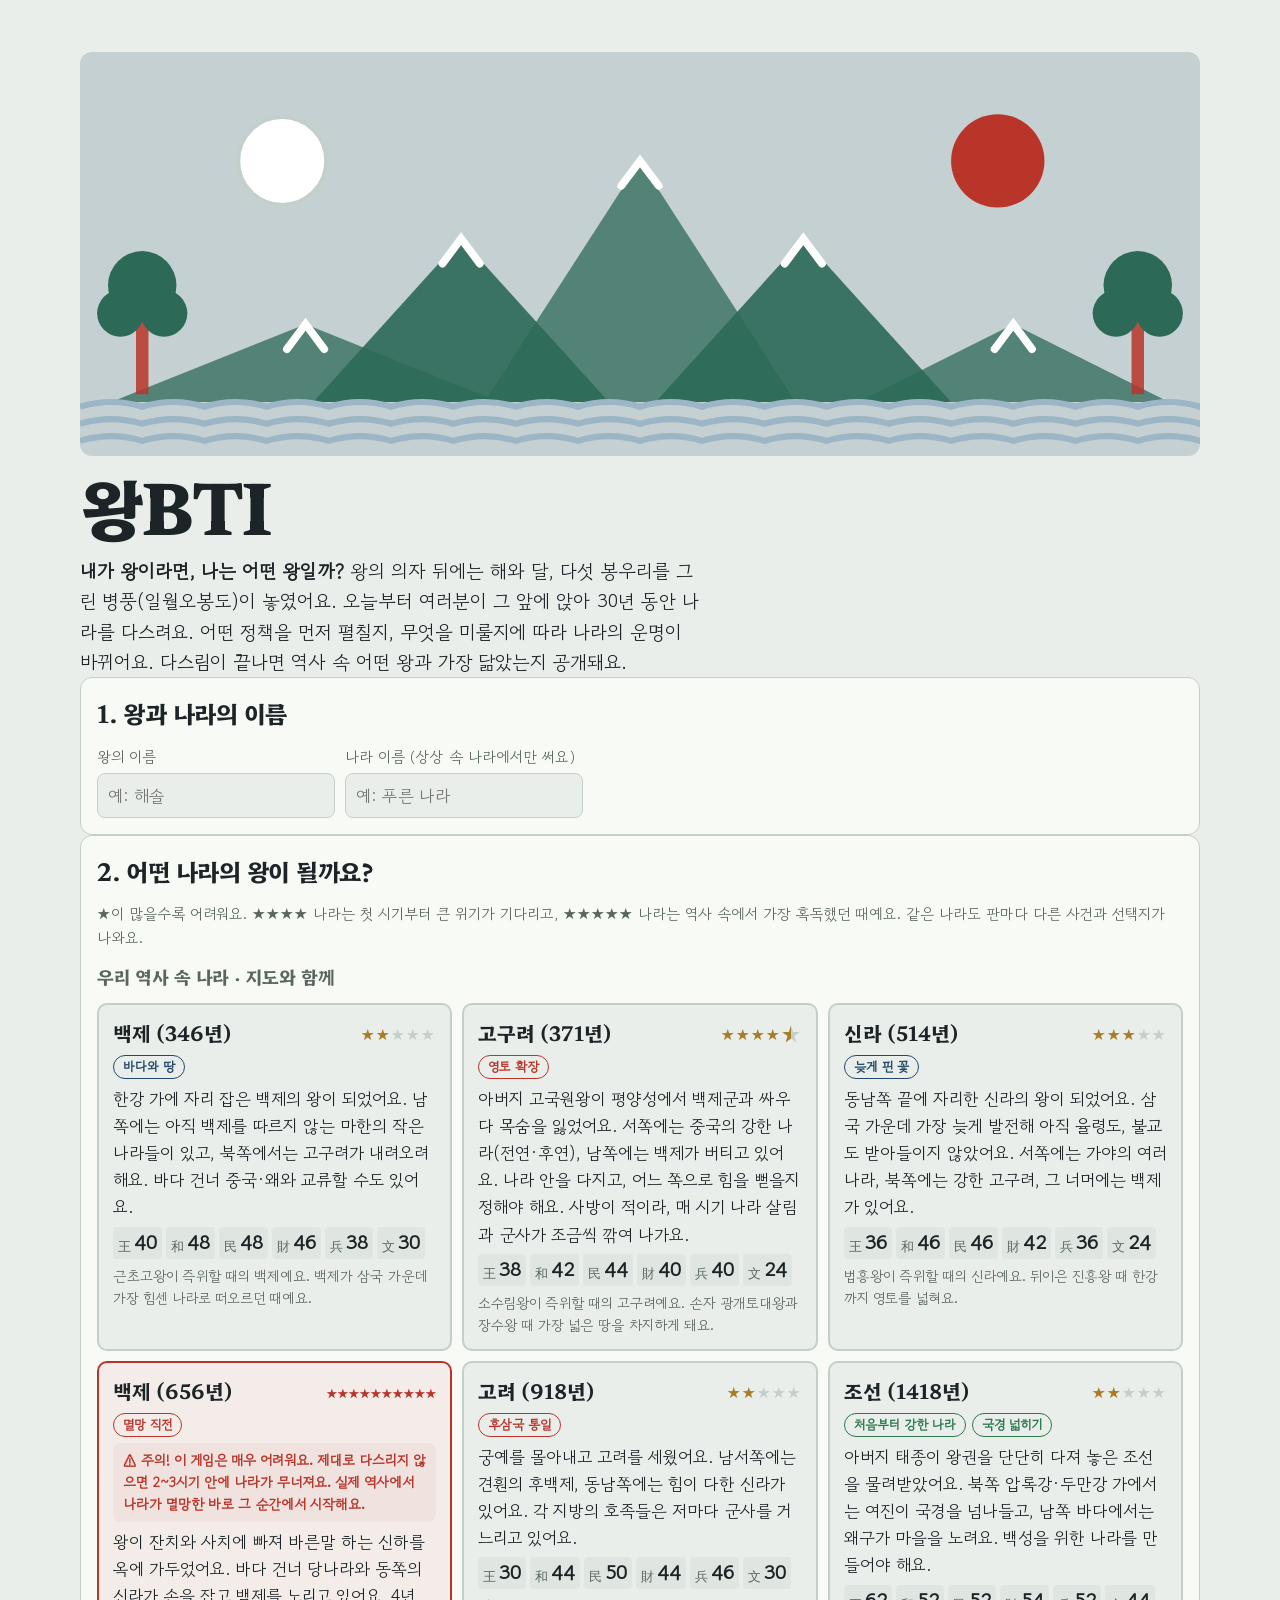
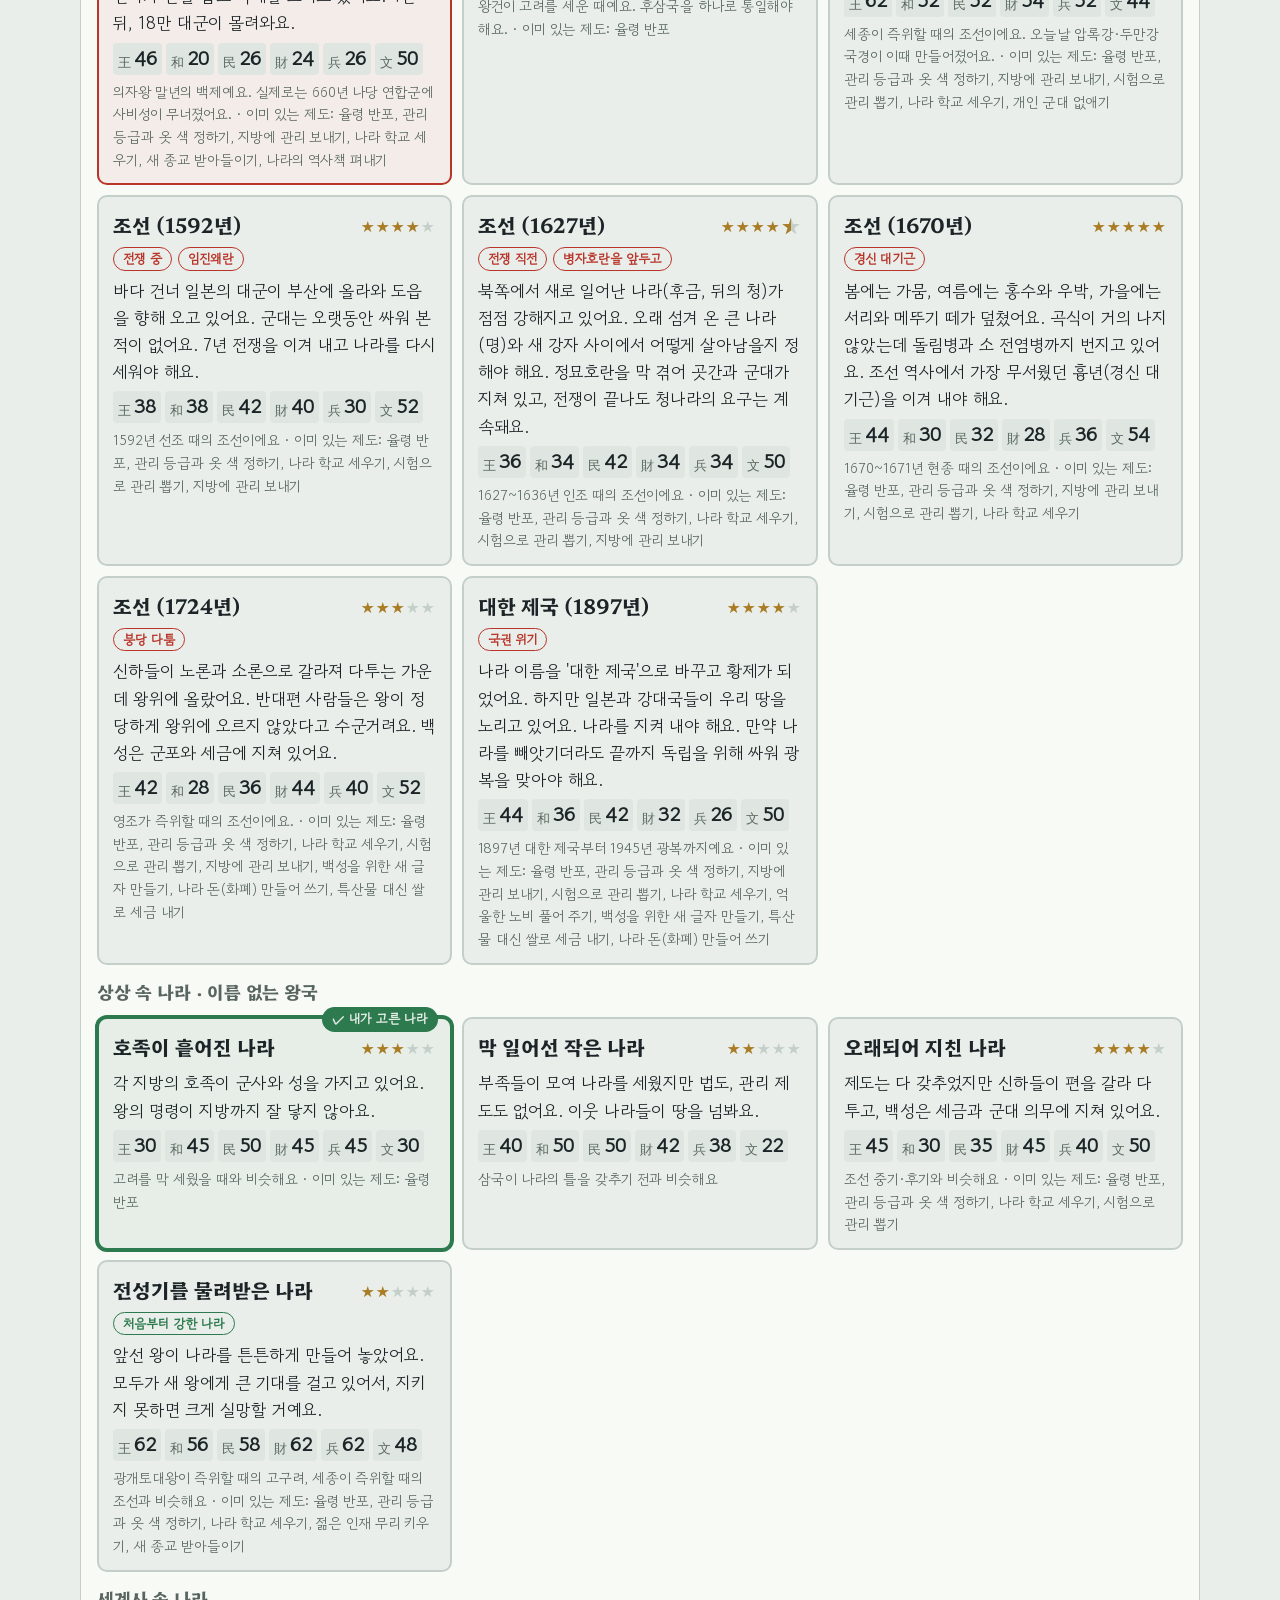
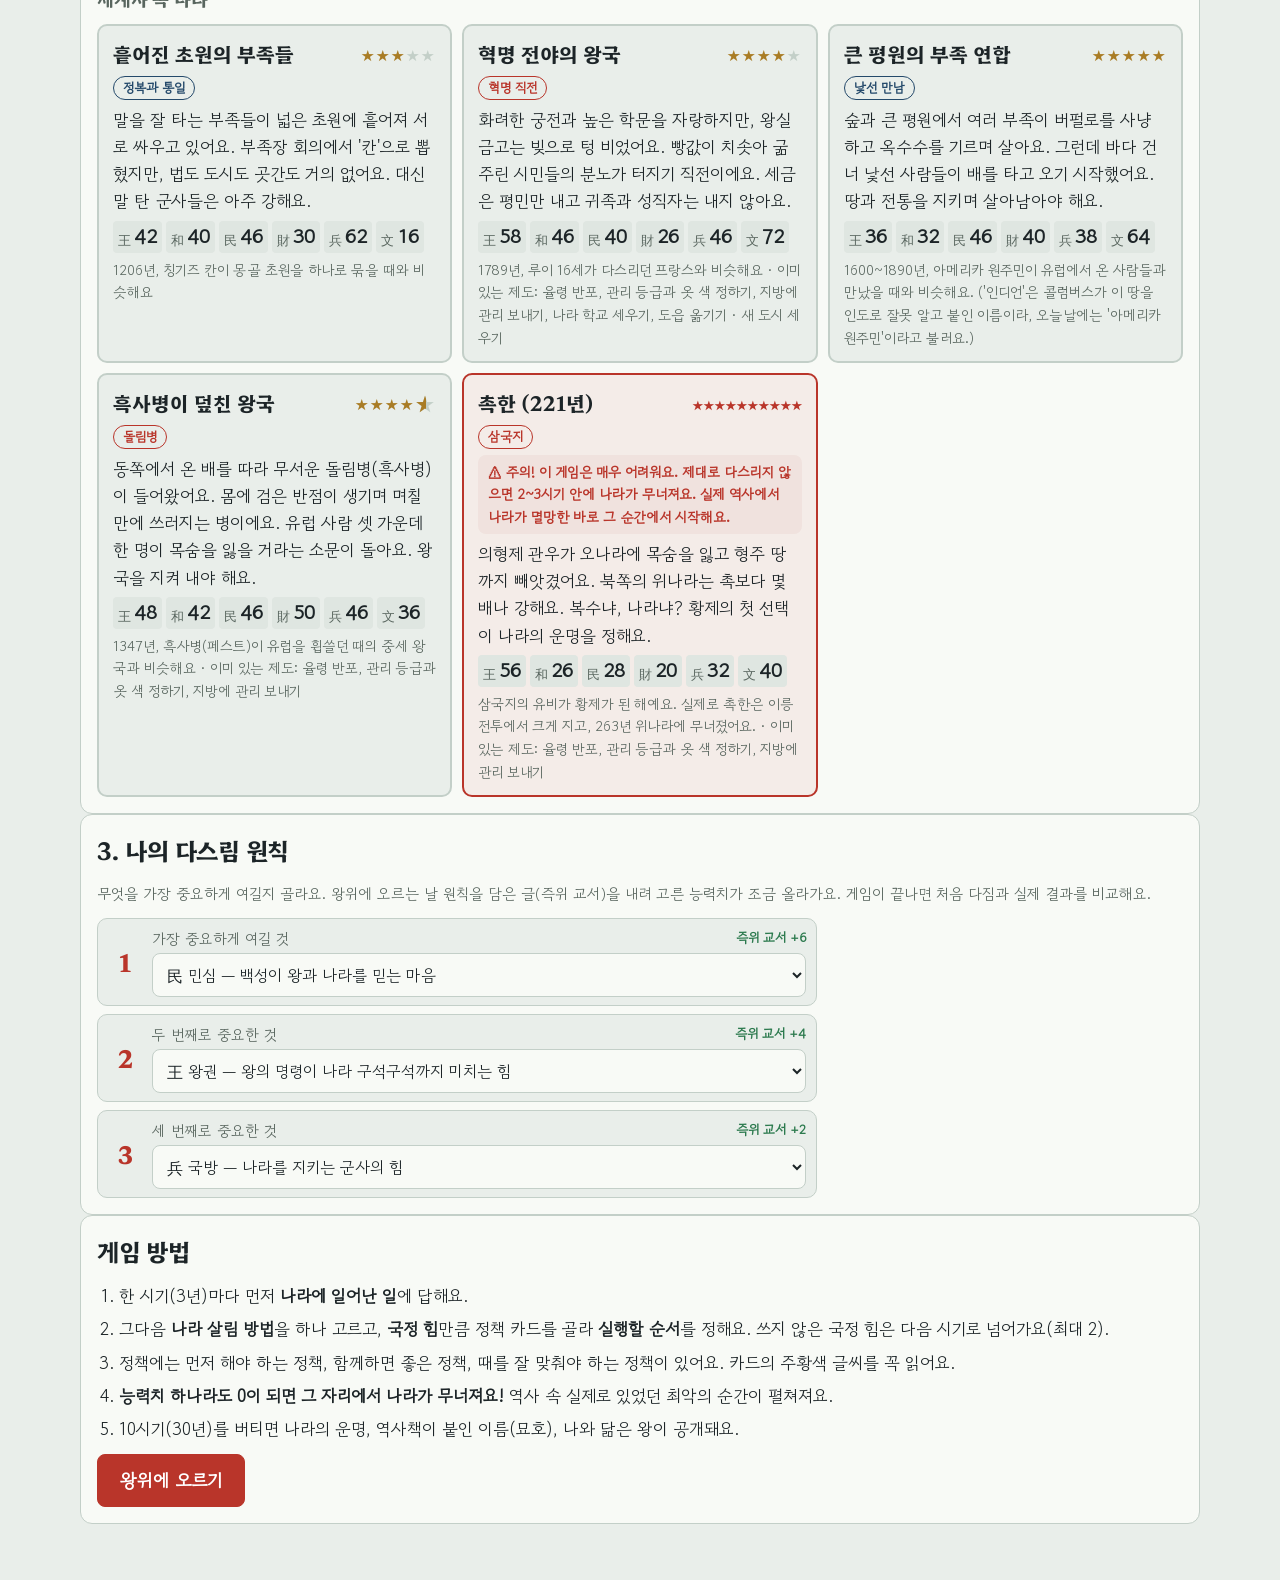
==== index.html @ 16a460d5 "걸작 사진 출처(국가유산청) 표시, 난이도 별을 무작위 붕괴율에 맞춰 재조정 - 한국사 걸작 50점 도감 카드에 '사진: 국가유산청', README·유물 목록 xlsx에 출처 기록" ====
<!doctype html>
<html lang="ko">
<head>
<meta charset="utf-8">
<meta name="viewport" content="width=device-width,initial-scale=1">
<meta name="description" content="초등 5학년 역사 의사결정 게임 - 왕BTI, 내가 왕이라면 나는 어떤 왕일까?">
<title>왕BTI</title>
<link rel="preconnect" href="https://fonts.googleapis.com">
<link rel="preconnect" href="https://fonts.gstatic.com" crossorigin>
<link rel="stylesheet" href="https://fonts.googleapis.com/css2?family=Hahmlet:wght@500;700;800&family=Gowun+Dodum&display=swap" media="print" onload="this.media='all'">
<style>
/* 어좌 뒤 일월오봉도: 해(주홍)·달·다섯 봉우리(석록)·물결(군청). 위에는 늘 보이는 나라 살림판, 아래는 시기마다 바뀌는 국정 화면. 닮은 왕 공개 장면은 밤의 궁궐(늘 어두운 배경)에 오방색 꽃가루. */
:root {
  --bg: #E9EEEA; --paper: #F8FAF6; --sunk: #DFE6E1; --ink: #1C2427; --muted: #59665F; --line: #C3CFC8;
  --sun: #B9352A; --peak: #2C6A57; --gold: #A97C25; --sky: #24496A; --plum: #74507F;
  --good: #2C7A4E; --warn: #A3660E; --bad: #B9352A;
  --moon: #FFFFFF; --wave: #9DB6C6;
  --bronze: #8A5A2B; --hanji: #F7F0DE;
  --rv-bg: #1A0D0A; --rv-glow: #4A1A12; --rv-ink: #F6EBD6; --rv-gold: #F2C14E; --rv-red: #E0523F; --door: #8E2219;
  --font-display: "Hahmlet", "Nanum Myeongjo", "Batang", serif;
  --font-body: "Gowun Dodum", "Malgun Gothic", "Apple SD Gothic Neo", sans-serif;
}
@media (prefers-color-scheme: dark) {
  :root:not([data-theme="light"]) {
    --bg: #0F171B; --paper: #162228; --sunk: #1D2C33; --ink: #E6EEEA; --muted: #9AACA4; --line: #2C3E45;
    --sun: #E46A55; --peak: #5DB596; --gold: #DDB25A; --sky: #86B0D6; --plum: #BE98CC;
    --good: #66C690; --warn: #E3A84F; --bad: #E46A55;
    --moon: #F2F5F3; --wave: #3B5869;
    --bronze: #D49A61; --hanji: #221D15;
    --rv-bg: #1A0D0A; --rv-glow: #4A1A12; --rv-ink: #F6EBD6; --rv-gold: #F2C14E; --rv-red: #E0523F; --door: #8E2219;
    color-scheme: dark;
  }
}
:root[data-theme="dark"] {
  --bg: #0F171B; --paper: #162228; --sunk: #1D2C33; --ink: #E6EEEA; --muted: #9AACA4; --line: #2C3E45;
  --sun: #E46A55; --peak: #5DB596; --gold: #DDB25A; --sky: #86B0D6; --plum: #BE98CC;
  --good: #66C690; --warn: #E3A84F; --bad: #E46A55;
  --moon: #F2F5F3; --wave: #3B5869;
    --bronze: #D49A61; --hanji: #221D15;
    --rv-bg: #1A0D0A; --rv-glow: #4A1A12; --rv-ink: #F6EBD6; --rv-gold: #F2C14E; --rv-red: #E0523F; --door: #8E2219;
  color-scheme: dark;
}
* { box-sizing: border-box; }
html, body { background: var(--bg); color: var(--ink); }
body { font-family: var(--font-body); font-size: 17px; line-height: 1.6; padding-inline: 16px; }
button, input, select, textarea { font: inherit; color: inherit; }
h1, h2, h3 { font-family: var(--font-display); margin: 0; text-wrap: balance; letter-spacing: -0.01em; }
p { margin: 0; }
:focus-visible { outline: 3px solid var(--sky); outline-offset: 2px; }
.wrap { max-width: 1120px; margin: 0 auto; padding-block: 12px 48px; display: grid; gap: 16px; }

/* 나라 살림판 */
.bar { position: sticky; top: env(safe-area-inset-top, 0px); z-index: 5; background: color-mix(in srgb, var(--bg) 92%, transparent); backdrop-filter: blur(6px); padding-block: 8px; display: grid; gap: 6px; }
.bar .who { display: flex; flex-wrap: wrap; gap: 4px 12px; align-items: baseline; }
.bar .who b { font-family: var(--font-display); font-size: 20px; }
.bar .who span { color: var(--muted); font-size: 15px; }
.bar .who .btn { margin-left: auto; }
.overlay { position: fixed; inset: 0; z-index: 20; display: grid; place-items: center; padding: 16px; background: color-mix(in srgb, var(--bg) 70%, transparent); backdrop-filter: blur(3px); }
.modal { width: min(440px, 100%); background: var(--paper); border: 1px solid var(--line); border-radius: 12px; padding: 18px; display: grid; gap: 12px; box-shadow: 0 18px 50px rgba(0, 0, 0, .18); }
.modal h2 { font-size: 24px; }
.modal .row { justify-content: flex-end; }
.stats { display: grid; grid-template-columns: repeat(6, minmax(0, 1fr)); gap: 6px; }
@media (max-width: 760px) { .stats { grid-template-columns: repeat(3, minmax(0, 1fr)); } }
.stat { background: var(--paper); border: 1px solid var(--line); border-radius: 8px; padding: 5px 8px; display: grid; grid-template-columns: auto 1fr auto; gap: 2px 7px; align-items: center; min-width: 0; }
.seal { width: 28px; height: 28px; display: grid; place-items: center; border-radius: 5px; background: var(--sun); color: #fff; font-family: var(--font-display); font-weight: 800; font-size: 17px; line-height: 1; grid-row: span 2; }
.stat .n { font-size: 14px; color: var(--muted); white-space: nowrap; overflow: hidden; text-overflow: ellipsis; }
.stat .v { font-weight: 700; font-variant-numeric: tabular-nums; font-size: 18px; }
.meter { grid-column: 2 / 4; height: 6px; background: var(--sunk); border-radius: 999px; overflow: hidden; }
.meter i { display: block; height: 100%; background: var(--peak); border-radius: 999px; transition: width .5s ease; }
.stat.low .meter i { background: var(--bad); }
.stat.low .v { color: var(--bad); }
.stat.flash { animation: flash .9s ease; }
@keyframes flash { 0% { box-shadow: 0 0 0 3px var(--gold); } 100% { box-shadow: 0 0 0 0 transparent; } }

/* 첫 화면 */
.hero { display: grid; gap: 14px; }
.screen { width: 100%; max-width: 100%; height: auto; display: block; border-radius: 12px; }
.hero h1 { font-size: clamp(40px, 7vw, 68px); font-weight: 800; line-height: 1.05; }
.hero .lead { font-size: 19px; max-width: 62ch; }
.panel { background: var(--paper); border: 1px solid var(--line); border-radius: 12px; padding: 16px; display: grid; gap: 12px; min-width: 0; }
.panel h2 { font-size: 24px; }
.sub { font-size: 15px; color: var(--muted); }
.row { display: flex; flex-wrap: wrap; gap: 10px; align-items: center; }
.field { display: grid; gap: 4px; }
.field input { border: 1px solid var(--line); background: var(--bg); border-radius: 8px; padding: 8px 10px; width: 14em; max-width: 100%; }
.scens { display: grid; grid-template-columns: repeat(auto-fit, minmax(min(300px, 100%), 1fr)); gap: 10px; }
.scen { text-align: left; border: 2px solid var(--line); background: var(--bg); border-radius: 10px; padding: 12px 14px; cursor: pointer; display: grid; gap: 6px; }
.scen[aria-pressed="true"] { border-color: var(--sun); background: color-mix(in srgb, var(--sun) 7%, var(--paper)); }
.scen b { font-family: var(--font-display); font-size: 20px; }
.scen small { color: var(--muted); }
.goals { display: grid; gap: 6px; counter-reset: g; max-width: 560px; }
.goal { display: grid; grid-template-columns: 34px 28px 1fr auto; gap: 8px; align-items: center; background: var(--bg); border: 1px solid var(--line); border-radius: 8px; padding: 6px 8px; }
.goal .no { font-weight: 700; color: var(--sun); text-align: center; font-variant-numeric: tabular-nums; }
.goal .seal { grid-row: auto; width: 26px; height: 26px; font-size: 15px; }
.goal .mv { display: flex; gap: 4px; }

.btn { border: 1px solid var(--line); background: var(--paper); padding: 8px 14px; border-radius: 8px; cursor: pointer; }
.btn:hover:not(:disabled) { border-color: var(--ink); }
.btn:disabled { opacity: .45; cursor: not-allowed; }
.btn.small { font-size: 14px; padding: 3px 9px; }
.btn.go { background: var(--sun); border-color: var(--sun); color: #fff; font-weight: 700; padding: 11px 22px; font-size: 18px; }
.btn.ink { background: var(--ink); border-color: var(--ink); color: var(--bg); font-weight: 700; padding: 10px 20px; }

/* 시기 머리 */
.era { display: flex; flex-wrap: wrap; gap: 6px 16px; align-items: baseline; }
.era h2 { font-size: 30px; }
.era .t { font-weight: 700; color: var(--sun); font-variant-numeric: tabular-nums; }
.timeline { display: grid; grid-template-columns: repeat(6, 1fr); gap: 4px; }
.timeline span { height: 8px; border-radius: 999px; background: var(--sunk); }
.timeline span.on { background: var(--sun); }
.timeline span.done { background: var(--peak); }

/* 사건 */
.event { display: grid; grid-template-columns: 74px minmax(0, 1fr); gap: 14px; }
@media (max-width: 560px) { .event { grid-template-columns: minmax(0, 1fr); } }
.bigseal { width: 74px; height: 74px; border: 3px solid var(--sun); color: var(--sun); border-radius: 8px; display: grid; place-items: center; font-family: var(--font-display); font-size: 42px; font-weight: 800; transform: rotate(-4deg); }
.event h3 { font-size: 26px; }
.event .txt { font-size: 18px; max-width: 64ch; }
.choices { display: grid; gap: 8px; }
.choice { text-align: left; border: 1px solid var(--line); background: var(--bg); border-radius: 10px; padding: 10px 14px; cursor: pointer; display: grid; gap: 2px; }
.choice:hover { border-color: var(--sun); }
.choice b { font-size: 17px; }
.choice small { color: var(--muted); font-size: 14px; }
.result { border-left: 5px solid var(--gold); background: var(--paper); border-radius: 8px; padding: 10px 14px; display: grid; gap: 6px; }
.chips { display: flex; flex-wrap: wrap; gap: 5px; }
.chip { font-size: 14px; padding: 1px 9px; border-radius: 999px; border: 1px solid var(--line); font-variant-numeric: tabular-nums; white-space: nowrap; }
.chip.up { border-color: var(--good); color: var(--good); }
.chip.down { border-color: var(--bad); color: var(--bad); }

/* 정책 */
.ap { display: flex; align-items: center; gap: 8px; flex-wrap: wrap; }
.pips { display: inline-flex; gap: 4px; }
.pips i { width: 16px; height: 16px; border-radius: 50%; border: 2px solid var(--gold); display: inline-block; }
.pips i.on { background: var(--gold); }
.advice { background: color-mix(in srgb, var(--gold) 12%, var(--paper)); border: 1px solid color-mix(in srgb, var(--gold) 45%, var(--line)); border-radius: 10px; padding: 10px 14px; display: grid; gap: 4px; }
.advice b { font-family: var(--font-display); }
.advice li { margin-left: 1.1em; }
.advice ul { margin: 0; padding: 0; display: grid; gap: 2px; }
.queue { display: grid; gap: 6px; }
.qi { display: grid; grid-template-columns: 30px minmax(0, 1fr) auto; gap: 8px; align-items: center; background: var(--paper); border: 1px solid var(--line); border-radius: 8px; padding: 6px 8px; }
.qi .no { font-weight: 800; color: var(--sun); text-align: center; font-family: var(--font-display); font-size: 20px; }
.qi.err { border-color: var(--bad); }
.qi .warn { color: var(--bad); font-size: 14px; }
.tabs { display: flex; flex-wrap: wrap; gap: 6px; }
.tabs button { border: 1px solid var(--line); background: var(--paper); border-radius: 999px; padding: 4px 12px; cursor: pointer; font-size: 15px; }
.tabs button[aria-pressed="true"] { background: var(--ink); color: var(--bg); border-color: var(--ink); }
.cards { display: grid; grid-template-columns: repeat(auto-fill, minmax(250px, 1fr)); gap: 10px; }
.card { text-align: left; border: 1px solid var(--line); border-top: 5px solid var(--cc); background: var(--paper); border-radius: 10px; padding: 10px 12px; cursor: pointer; display: grid; gap: 6px; align-content: start; position: relative; }
.card:hover:not([aria-disabled="true"]) { border-color: var(--cc); }
.card[aria-pressed="true"] { outline: 3px solid var(--cc); }
.card[aria-disabled="true"] { cursor: not-allowed; opacity: .62; }
.card .top { display: flex; gap: 8px; align-items: flex-start; }
.card .cat { width: 26px; height: 26px; border-radius: 5px; background: var(--cc); color: #fff; display: grid; place-items: center; font-family: var(--font-display); font-weight: 800; font-size: 15px; flex: none; }
.card h4 { margin: 0; font-family: var(--font-display); font-size: 18px; line-height: 1.3; }
.card .who { font-size: 13px; color: var(--muted); }
.card .desc { font-size: 15px; }
.card .eff { display: flex; flex-wrap: wrap; gap: 4px; }
.card .eff span { font-size: 13px; padding: 0 6px; border-radius: 5px; background: var(--sunk); white-space: nowrap; }
.card .eff .u { color: var(--good); }
.card .eff .d { color: var(--bad); }
.card .note { font-size: 13px; color: var(--warn); }
.card .lock { font-size: 13px; color: var(--bad); font-weight: 700; }
.card .cost { margin-left: auto; flex: none; padding-top: 4px; }
.card.locked { opacity: .78; }
.card .top > span:nth-child(2) { min-width: 0; }
.card .badge { font-size: 13px; font-weight: 700; color: var(--cc); }
.card.done { border-top-color: var(--line); }

/* 실록 */
.sillok { display: grid; gap: 10px; }
.entry { display: grid; grid-template-columns: 44px minmax(0, 1fr); gap: 10px; background: var(--paper); border: 1px solid var(--line); border-radius: 10px; padding: 10px 12px; }
.entry .h { width: 40px; height: 40px; border-radius: 6px; display: grid; place-items: center; background: var(--cc, var(--gold)); color: #fff; font-family: var(--font-display); font-weight: 800; font-size: 20px; }
.entry b { font-family: var(--font-display); font-size: 18px; }
.entry.fail { border-color: var(--bad); }
.warnbox { border: 2px solid var(--bad); border-radius: 10px; padding: 10px 14px; background: color-mix(in srgb, var(--bad) 7%, var(--paper)); }

/* 결말 */
.fate h1 { font-size: clamp(34px, 6vw, 54px); font-weight: 800; }
.two { display: grid; grid-template-columns: repeat(auto-fit, minmax(280px, 1fr)); gap: 12px; }
.record { border: 3px double var(--ink); border-radius: 6px; padding: 14px 16px; background: var(--paper); display: grid; gap: 8px; align-content: start; }
.record .stamp { justify-self: start; border: 3px solid var(--sun); color: var(--sun); font-family: var(--font-display); font-size: 26px; font-weight: 800; padding: 2px 12px; transform: rotate(-3deg); border-radius: 4px; }
.record.tyrant .stamp { background: var(--sun); color: #fff; }
.record .today { border-top: 1px dashed var(--line); padding-top: 8px; font-size: 15px; }
.axes { display: grid; gap: 10px; }
.axis { display: grid; grid-template-columns: 76px minmax(0, 1fr) 96px; gap: 8px; align-items: center; font-size: 15px; }
.axis .l { text-align: right; }
.axis .track { position: relative; height: 14px; background: var(--sunk); border-radius: 999px; }
.axis .track::after { content: ""; position: absolute; left: 50%; top: -3px; bottom: -3px; width: 2px; background: var(--line); }
.axis .dot { position: absolute; top: 50%; width: 18px; height: 18px; border-radius: 50%; background: var(--sun); border: 3px solid var(--paper); transform: translate(-50%, -50%); }
.axis b.on { color: var(--sun); }
.code { font-family: var(--font-display); font-size: 30px; font-weight: 800; letter-spacing: .08em; }
.kingcard { display: grid; grid-template-columns: 92px minmax(0, 1fr); gap: 14px; align-items: start; }
.kingseal { width: 92px; height: 92px; border-radius: 50%; background: var(--sun); color: #fff; display: grid; place-items: center; text-align: center; font-family: var(--font-display); font-weight: 800; font-size: 26px; line-height: 1.1; }
.pct { font-size: 34px; font-weight: 800; font-family: var(--font-display); color: var(--sun); font-variant-numeric: tabular-nums; }
.others { display: grid; gap: 6px; }
.others div { display: grid; grid-template-columns: minmax(0, 1fr) 54px; gap: 8px; align-items: center; font-size: 15px; }
.others .bar2 { height: 8px; background: var(--sunk); border-radius: 999px; overflow: hidden; grid-column: 1 / -1; }
.others .bar2 i { display: block; height: 100%; background: var(--gold); }
.tl { display: grid; gap: 8px; }
.tl .p { display: grid; grid-template-columns: 76px minmax(0, 1fr); gap: 10px; font-size: 15px; border-top: 1px solid var(--line); padding-top: 6px; }
.tl .p b { color: var(--sun); }
table { border-collapse: collapse; width: 100%; font-size: 15px; }
th, td { border-top: 1px solid var(--line); padding: 6px 8px; text-align: left; font-variant-numeric: tabular-nums; }
th { font-size: 13px; color: var(--muted); font-weight: 400; }
.tbl { overflow-x: auto; }
.qs { margin: 0; padding-left: 1.3em; display: grid; gap: 6px; font-size: 17px; }
@media (prefers-reduced-motion: reduce) { .meter i { transition: none; } .stat.flash { animation: none; } }

/* ===== v2 더한 것 ===== */
.stat.danger { border-color: var(--bad); animation: pulse 1.2s ease-in-out infinite; }
.stat.danger .meter i { background: var(--bad); }
.stat.danger .v { color: var(--bad); }
@keyframes pulse { 0%, 100% { box-shadow: 0 0 0 0 transparent; } 50% { box-shadow: 0 0 0 3px color-mix(in srgb, var(--bad) 45%, transparent); } }
.bar .who .inc { font-size: 14px; color: var(--bronze); font-weight: 700; }

/* 시작 나라 카드 */
.scen .sh { display: flex; flex-wrap: wrap; gap: 4px 10px; align-items: baseline; justify-content: space-between; }
.stars { color: var(--gold); letter-spacing: 1px; font-size: 15px; white-space: nowrap; }
.stars i { font-style: normal; color: var(--line); }
.scen { align-content: start; }
.scen .tags { display: flex; flex-wrap: wrap; gap: 6px; }
.scen .tags:empty { display: none; }
.tag { justify-self: start; align-self: start; display: inline-flex; align-items: center; font-size: 13px; font-weight: 700; line-height: 1.5; padding: 1px 9px; border-radius: 999px; border: 1px solid currentColor; white-space: nowrap; }
.tag.war { color: var(--bad); }
.tag.good { color: var(--good); }
.scen .mini { display: flex; flex-wrap: wrap; gap: 4px; }
.scen .mini i { font-style: normal; font-family: var(--font-display); font-size: 13px; background: var(--sunk); border-radius: 4px; padding: 0 5px; color: var(--muted); }
.scen .mini b { color: var(--ink); margin-left: 3px; font-family: var(--font-body); font-variant-numeric: tabular-nums; }
.scen.warlike[aria-pressed="true"] { border-color: var(--bad); }

/* 다스림 원칙 드롭다운 */
.gsels { display: grid; gap: 8px; max-width: 720px; }
.gsel { display: grid; grid-template-columns: 34px minmax(0, 1fr) auto; grid-template-areas: "no lab bonus" "no sel sel"; gap: 2px 10px; align-items: center; background: var(--bg); border: 1px solid var(--line); border-radius: 10px; padding: 8px 10px; }
.gsel .no { grid-area: no; font-family: var(--font-display); font-size: 24px; font-weight: 800; color: var(--sun); text-align: center; }
.gsel .sub { grid-area: lab; }
.gsel .bonus { grid-area: bonus; font-size: 13px; color: var(--good); white-space: nowrap; }
.gsel select { grid-area: sel; width: 100%; min-width: 0; border: 1px solid var(--line); background: var(--paper); border-radius: 8px; padding: 8px 10px; font-size: 16px; }

/* 나라 살림 */
.econ { display: grid; grid-template-columns: repeat(auto-fit, minmax(170px, 1fr)); gap: 8px; }
.eopt { position: relative; display: grid; gap: 4px; align-content: start; border: 2px solid var(--line); background: var(--bg); border-radius: 10px; padding: 8px 10px 8px 34px; cursor: pointer; }
.eopt input { position: absolute; left: 10px; top: 11px; width: 16px; height: 16px; accent-color: var(--bronze); margin: 0; }
.eopt.on { border-color: var(--bronze); background: color-mix(in srgb, var(--bronze) 9%, var(--paper)); }
.eopt b { font-size: 16px; }
.eopt:focus-within { outline: 3px solid var(--sky); outline-offset: 2px; }
.danger-note { color: var(--bad); font-weight: 700; border: 2px solid var(--bad); border-radius: 8px; padding: 6px 10px; background: color-mix(in srgb, var(--bad) 7%, var(--paper)); }
.warn-note { color: var(--warn); font-weight: 700; }
.card .eff .incb { background: color-mix(in srgb, var(--bronze) 16%, var(--paper)); color: var(--bronze); font-weight: 700; }
.bigseal.alarm { border-color: var(--bad); color: var(--paper); background: var(--bad); animation: shake .5s ease 2; }
@keyframes shake { 0%, 100% { transform: rotate(-4deg); } 25% { transform: rotate(-8deg) translateX(-3px); } 75% { transform: rotate(0deg) translateX(3px); } }

/* 결말 */
.fhead { display: flex; gap: 14px; align-items: center; }
.fseal { flex: none; width: 64px; height: 64px; display: grid; place-items: center; border-radius: 10px; background: var(--peak); color: #fff; font-family: var(--font-display); font-size: 38px; font-weight: 800; transform: rotate(-4deg); }
.fate.big .fseal { background: var(--gold); box-shadow: 0 0 0 4px color-mix(in srgb, var(--gold) 30%, transparent); }
.fate.bad .fseal { background: var(--bad); }
.fate.over { border: 3px solid var(--bad); background: color-mix(in srgb, var(--bad) 6%, var(--paper)); }
.fate.over h1 { color: var(--bad); }
.flead { font-size: 19px; max-width: 64ch; }
.histbox { border-left: 5px solid var(--bad); background: var(--paper); border-radius: 8px; padding: 10px 14px; display: grid; gap: 4px; }
.histbox b { font-family: var(--font-display); }
.record { position: relative; }
.record .stamp { animation: stamp .7s cubic-bezier(.2, 1.6, .4, 1) both .2s; }
@keyframes stamp { from { transform: rotate(-14deg) scale(2.4); opacity: 0; } to { transform: rotate(-3deg) scale(1); opacity: 1; } }
.record.great { border-color: var(--gold); box-shadow: 0 0 0 4px color-mix(in srgb, var(--gold) 20%, transparent); }
.record.great .stamp { background: var(--gold); border-color: var(--gold); color: #fff; font-size: 34px; }
.record.good .stamp { border-color: var(--good); color: var(--good); }
.record.over .stamp, .record.wronged .stamp { background: var(--ink); border-color: var(--ink); color: var(--paper); }
.myo { display: grid; gap: 2px; border: 1px solid var(--line); background: var(--bg); border-radius: 8px; padding: 8px 12px; }
.myo b { font-family: var(--font-display); font-size: 28px; font-weight: 800; line-height: 1.2; }
.achs { display: flex; flex-wrap: wrap; gap: 6px; }
.ach { display: inline-flex; align-items: center; gap: 6px; font-size: 14px; font-weight: 700; border: 1px solid color-mix(in srgb, var(--gold) 55%, var(--line)); background: color-mix(in srgb, var(--gold) 10%, var(--paper)); border-radius: 999px; padding: 1px 10px 1px 2px; }
.ach i { font-style: normal; width: 22px; height: 22px; border-radius: 50%; display: grid; place-items: center; background: var(--gold); color: #fff; font-family: var(--font-display); font-size: 13px; }
.kingcard { grid-template-columns: 150px minmax(0, 1fr); }
.kingcard.small { grid-template-columns: 90px minmax(0, 1fr); gap: 12px; }
.kport .portrait { width: 100%; height: auto; display: block; filter: drop-shadow(0 6px 10px rgba(0, 0, 0, .18)); }
.portrait.dim { filter: grayscale(.7) sepia(.3) brightness(.85); }
@media (max-width: 480px) { .kingcard { grid-template-columns: minmax(0, 1fr); } .kport { width: 160px; } .kingcard.small .kport { width: 90px; } }

/* ===== 닮은 왕 공개 ===== */
.reveal { position: fixed; inset: 0; z-index: 30; overflow-y: auto; background: radial-gradient(circle at 50% 35%, var(--rv-glow), var(--rv-bg) 70%); color: var(--rv-ink); display: flex; flex-direction: column; align-items: center; padding: 52px 16px 24px; }
.reveal .fx { position: fixed; inset: 0; width: 100%; height: 100%; pointer-events: none; z-index: 2; }
.rays { position: fixed; left: 50%; top: 38%; width: 130vmax; height: 130vmax; margin: -65vmax 0 0 -65vmax; will-change: transform, rotate; background: repeating-conic-gradient(from 0deg, color-mix(in srgb, var(--rv-gold) 22%, transparent) 0deg 8deg, transparent 8deg 20deg); opacity: 0; transform: scale(.4); transition: opacity 1s ease, transform 1.2s ease; pointer-events: none; z-index: 0; }
.reveal.p2 .rays { opacity: 1; transform: scale(1); animation: spin 26s linear infinite; }
@keyframes spin { to { rotate: 360deg; } }
.rv-tools { position: fixed; top: 10px; right: 12px; z-index: 4; display: flex; gap: 8px; }
.rv-btn { border: 1px solid color-mix(in srgb, var(--rv-ink) 40%, transparent); background: color-mix(in srgb, var(--rv-bg) 70%, transparent); color: var(--rv-ink); border-radius: 999px; padding: 4px 12px; font-size: 14px; cursor: pointer; }
.rv-btn:hover { border-color: var(--rv-gold); }
.rv-stage { position: relative; z-index: 3; margin: auto 0; width: min(560px, 100%); display: grid; gap: 8px; justify-items: center; text-align: center; }
.rv-top { font-family: var(--font-display); font-size: clamp(20px, 4.4vw, 28px); font-weight: 700; color: var(--rv-gold); animation: fadeUp .7s ease both; }
@keyframes fadeUp { from { opacity: 0; transform: translateY(12px); } to { opacity: 1; transform: none; } }
.rv-frame { position: relative; transition: width .8s ease; width: clamp(170px, calc((100vh - 330px) * 0.74), min(270px, 64vw)); aspect-ratio: 200 / 270; border-radius: 6px; overflow: hidden; box-shadow: 0 0 0 3px var(--rv-gold), 0 20px 60px rgba(0, 0, 0, .5); }
.reveal.p4 .rv-frame { width: clamp(130px, calc((100vh - 560px) * 0.74), min(210px, 50vw)); }
.reveal.p2 .rv-frame { animation: glow 2.4s ease-in-out infinite .8s; }
@keyframes glow { 50% { box-shadow: 0 0 0 3px var(--rv-gold), 0 0 50px 10px color-mix(in srgb, var(--rv-gold) 55%, transparent); } }
.rv-portrait { position: absolute; inset: 0; }
.rv-portrait .portrait { width: 100%; height: 100%; display: block; transform: scale(1.12); filter: brightness(.6); transition: transform 1.4s ease .3s, filter 1s ease .3s; }
.reveal.p2 .rv-portrait .portrait { transform: none; filter: none; }
.door { position: absolute; top: 0; bottom: 0; width: 50%; background-color: var(--door); background-image: radial-gradient(circle, var(--rv-gold) 0 3px, transparent 3.5px); background-size: 26px 26px; background-position: 6px 8px; border: 3px solid color-mix(in srgb, var(--door) 60%, #000); transition: transform .9s cubic-bezier(.7, 0, .3, 1); z-index: 1; }
.door.l { left: 0; border-right-width: 2px; }
.door.r { right: 0; border-left-width: 2px; }
.door.l::after, .door.r::after { content: ""; position: absolute; top: 50%; width: 14px; height: 14px; margin-top: -7px; border-radius: 50%; background: var(--rv-gold); box-shadow: 0 0 0 3px color-mix(in srgb, var(--rv-gold) 40%, #000); }
.door.l::after { right: 8px; }
.door.r::after { left: 8px; }
.reveal.p2 .door.l { transform: translateX(-102%); }
.reveal.p2 .door.r { transform: translateX(102%); }
.rv-roul { position: absolute; left: 6%; right: 6%; top: 50%; transform: translateY(-50%); z-index: 2; padding: 10px 6px; border-radius: 8px; background: color-mix(in srgb, var(--rv-bg) 82%, transparent); border: 2px solid var(--rv-gold); color: var(--rv-gold); font-family: var(--font-display); font-weight: 800; font-size: clamp(18px, 5vw, 24px); line-height: 1.2; transition: opacity .4s ease; }
.reveal.p1 .rv-roul { animation: pop .4s ease; }
.reveal.p2 .rv-roul { opacity: 0; }
@keyframes pop { 50% { transform: translateY(-50%) scale(1.15); } }
.rv-name { display: grid; gap: 2px; opacity: 0; }
.rv-era { color: var(--rv-gold); font-size: 16px; letter-spacing: .1em; }
.rv-stamp { font-family: var(--font-display); font-weight: 800; font-size: clamp(36px, 9vw, 56px); line-height: 1.1; color: #fff; text-shadow: 0 0 18px color-mix(in srgb, var(--rv-gold) 80%, transparent), 0 3px 0 var(--door); }
.reveal.p3 .rv-name { opacity: 1; animation: slam .55s cubic-bezier(.2, 1.7, .4, 1) both; }
@keyframes slam { from { transform: scale(3) rotate(-10deg); opacity: 0; } to { transform: none; opacity: 1; } }
.reveal.p3 .rv-stage { animation: quake .4s ease .08s; }
@keyframes quake { 20% { transform: translate(-6px, 3px); } 40% { transform: translate(5px, -4px); } 60% { transform: translate(-4px, 2px); } 80% { transform: translate(3px, -1px); } }
.rv-pct { opacity: 0; font-size: 20px; }
.rv-pct b { font-family: var(--font-display); font-size: 40px; color: var(--rv-gold); font-variant-numeric: tabular-nums; }
.reveal.p3 .rv-pct { opacity: 1; transition: opacity .3s ease; }
.rv-more { display: grid; gap: 10px; justify-items: center; opacity: 0; transform: translateY(14px); transition: opacity .6s ease, transform .6s ease; pointer-events: none; }
.reveal.p4 .rv-more { opacity: 1; transform: none; pointer-events: auto; }
.rv-bio { font-size: 17px; max-width: 46ch; color: var(--rv-ink); }
.rv-same { display: flex; flex-wrap: wrap; gap: 6px; justify-content: center; align-items: center; font-size: 15px; }
.rv-same span { border: 1px solid var(--rv-gold); color: var(--rv-gold); border-radius: 999px; padding: 0 10px; }
.rv-twist { display: grid; gap: 2px; border: 2px solid var(--rv-red); background: color-mix(in srgb, var(--rv-red) 22%, var(--rv-bg)); border-radius: 10px; padding: 8px 14px; opacity: 0; }
.reveal.p4 .rv-twist { animation: twist .6s ease both .9s; }
@keyframes twist { 0% { opacity: 0; transform: scale(.6) rotate(4deg); } 60% { opacity: 1; transform: scale(1.08) rotate(-2deg); } 100% { opacity: 1; transform: none; } }
.rv-twist b { font-family: var(--font-display); font-size: 18px; }
.reveal.instant *, .reveal.instant { animation: none !important; transition: none !important; }
@media (prefers-reduced-motion: reduce) {
  .stat.danger, .bigseal.alarm, .record .stamp { animation: none; }
}
/* 닮은 왕 공개·보물 상자 연출은 학교 PC의 '애니메이션 끄기' 설정과 상관없이 재생해요(건너뛰기 단추로 멈출 수 있음). */
.reveal.instant .rv-twist, .reveal.instant .rv-name { opacity: 1; }
h1, h2, h3, .card h4, .rv-stamp { word-break: keep-all; }
@media (max-width: 480px) {
  .fate .stat { padding: 5px 6px; gap: 2px 5px; }
  .fate .stat .n { font-size: 12px; }
  .fate .seal { width: 24px; height: 24px; font-size: 15px; }
  .fseal { width: 52px; height: 52px; font-size: 30px; }
}

.sgroup { font-size: 18px; color: var(--muted); }
.tag.world { color: var(--sky); }
.card .wex { color: var(--sky); font-weight: 700; }

/* 결과 저장 */
.exportrow { border-top: 1px dashed var(--line); padding-top: 12px; }
.exportrow .sub { flex: 1 1 260px; }
.modal.wide { width: min(560px, 100%); max-height: calc(100vh - 32px); overflow-y: auto; }
.savepreview { width: 100%; max-height: 56vh; object-fit: contain; border-radius: 8px; border: 1px solid var(--line); background: var(--sunk); }
.toast { position: fixed; left: 50%; bottom: calc(18px + env(safe-area-inset-bottom, 0px)); transform: translateX(-50%); z-index: 40; background: var(--ink); color: var(--bg); padding: 10px 18px; border-radius: 999px; font-weight: 700; box-shadow: 0 8px 24px rgba(0, 0, 0, .2); max-width: calc(100vw - 32px); }
/* 능력치가 걸어온 길 */
.sparks { display: grid; grid-template-columns: repeat(3, minmax(0, 1fr)); gap: 10px; }
@media (max-width: 720px) { .sparks { grid-template-columns: repeat(2, minmax(0, 1fr)); } }
.spark { margin: 0; background: var(--bg); border: 1px solid var(--line); border-radius: 10px; padding: 8px 10px 4px; display: grid; gap: 2px; min-width: 0; }
.spark figcaption { display: flex; align-items: center; gap: 6px; font-size: 15px; }
.spark figcaption b { margin-left: auto; font-size: 18px; font-variant-numeric: tabular-nums; }
.spark svg { width: 100%; height: auto; display: block; overflow: visible; }
.seal.sm { width: 22px; height: 22px; font-size: 13px; grid-row: auto; border-radius: 4px; }
.sp-danger { fill: color-mix(in srgb, var(--bad) 14%, transparent); }
.sp-mid { stroke: var(--line); stroke-dasharray: 3 3; }
.sp-line { fill: none; stroke: var(--peak); stroke-width: 2; stroke-linejoin: round; stroke-linecap: round; }
.sp-end { fill: var(--peak); stroke: var(--bg); stroke-width: 2; }
.sp-low { fill: var(--bad); stroke: var(--bg); stroke-width: 1.5; }
.sp-lab { font-size: 11px; fill: var(--muted); text-anchor: middle; font-family: var(--font-body); }
.sp-hit { fill: transparent; }
.sp-hit:hover { fill: color-mix(in srgb, var(--peak) 18%, transparent); }
.moments { display: grid; grid-template-columns: repeat(auto-fit, minmax(260px, 1fr)); gap: 10px; }
.moment { display: grid; gap: 4px; background: var(--bg); border: 1px solid var(--line); border-left: 5px solid var(--good); border-radius: 10px; padding: 10px 14px; }
.moment.bad { border-left-color: var(--bad); }
.moment b { font-family: var(--font-display); font-size: 18px; }
.moment .chip { justify-self: start; }
details.real summary { cursor: pointer; color: var(--muted); font-size: 15px; }
details.real[open] summary { margin-bottom: 8px; }
/* 과장된 실록 */
.sbook { background-color: var(--hanji); background-image: repeating-linear-gradient(90deg, transparent 0 39px, color-mix(in srgb, var(--sun) 9%, transparent) 39px 40px); border-color: color-mix(in srgb, var(--sun) 30%, var(--line)); }
.sb-head h2 { font-size: 28px; color: var(--sun); }
.sb { list-style: none; margin: 0; padding: 0; display: grid; gap: 14px; }
.sb li { display: grid; grid-template-columns: 112px minmax(0, 1fr); gap: 12px; border-top: 1px solid color-mix(in srgb, var(--sun) 25%, var(--line)); padding-top: 10px; }
@media (max-width: 520px) { .sb li { grid-template-columns: minmax(0, 1fr); gap: 4px; } }
.sb-date { display: grid; gap: 2px; align-content: start; color: var(--sun); font-size: 14px; }
.sb-date b { font-family: var(--font-display); font-size: 18px; }
.sb-body { display: grid; gap: 6px; font-family: var(--font-display); font-size: 17px; line-height: 1.7; max-width: 66ch; }
.sb-body .sagwan { font-size: 15px; color: var(--muted); border-left: 3px solid color-mix(in srgb, var(--sun) 40%, var(--line)); padding-left: 10px; }
.sb li.cut .sagwan { color: var(--bad); font-weight: 700; border-left-color: var(--bad); }
.sb-close { font-family: var(--font-display); font-weight: 700; font-size: 17px; border-top: 3px double color-mix(in srgb, var(--sun) 40%, var(--line)); padding-top: 10px; }

/* 모험 선택지 */
.riskb { justify-self: start; display: inline-block; font-size: 13px; font-weight: 800; color: var(--paper); background: var(--warn); border-radius: 999px; padding: 1px 10px; letter-spacing: .02em; }
.choice.gamble { border-color: color-mix(in srgb, var(--warn) 55%, var(--line)); background: color-mix(in srgb, var(--warn) 7%, var(--bg)); }
.choice.gamble:hover { border-color: var(--warn); }
.choice .badges { display: flex; flex-wrap: wrap; gap: 6px; }
.newb { display: inline-block; font-size: 13px; font-weight: 800; color: var(--sky); border: 1.5px solid var(--sky); background: var(--paper); border-radius: 999px; padding: 0 9px; }
.eopt.gamble { border-style: dashed; }
.eopt.gamble.on { border-color: var(--warn); background: color-mix(in srgb, var(--warn) 9%, var(--paper)); }
.card .eff.fail { font-size: 13px; color: var(--muted); align-items: center; }
.result .dice { justify-self: start; font-weight: 800; font-size: 14px; border-radius: 999px; padding: 1px 10px; color: var(--paper); background: var(--good); }
.result.lost { border-left-color: var(--bad); }
.result.lost .dice { background: var(--bad); }
.result.won { border-left-color: var(--good); }
/* 지도 */
:root { --map-sea: #CFE1EA; --map-land: #F1EBDA; --map-coast: #8C8064; --map-river: #6E9CC0; --map-mine: #C2402F; --map-enemy: #B3261E; --map-ours: #1F5F8B; --map-ink: #1C2427; --map-halo: #F8FAF6; }
@media (prefers-color-scheme: dark) { :root:not([data-theme="light"]) { --map-sea: #14303C; --map-land: #2B2A23; --map-coast: #8A8068; --map-river: #3F7EA8; --map-mine: #E06A55; --map-enemy: #FF7A66; --map-ours: #7FB8E6; --map-ink: #E6EEEA; --map-halo: #162228; } }
:root[data-theme="dark"] { --map-sea: #14303C; --map-land: #2B2A23; --map-coast: #8A8068; --map-river: #3F7EA8; --map-mine: #E06A55; --map-enemy: #FF7A66; --map-ours: #7FB8E6; --map-ink: #E6EEEA; --map-halo: #162228; }
.mappanel { padding: 12px 14px; }
.mappanel summary { cursor: pointer; display: flex; flex-wrap: wrap; gap: 6px 12px; align-items: center; list-style: none; }
.mappanel summary::-webkit-details-marker { display: none; }
.mappanel summary::before { content: "▾"; color: var(--muted); }
.mappanel:not([open]) summary::before { content: "▸"; }
.map { display: block; width: 100%; max-width: 620px; height: auto; margin: 8px auto 0; border-radius: 10px; border: 1px solid var(--line); }
.map .mine { fill: color-mix(in srgb, var(--map-mine) 40%, var(--map-land)); stroke: color-mix(in srgb, var(--map-mine) 40%, var(--map-land)); stroke-width: 1.6; stroke-linejoin: round; }
.map .mine-edge path { fill: none; stroke: var(--map-mine); stroke-width: calc(5 * var(--mk, 1)); stroke-linejoin: round; }
.map .nbline path { fill: none; stroke: color-mix(in srgb, var(--map-ink) 35%, transparent); stroke-width: calc(1.2 * var(--mk, 1)); stroke-dasharray: calc(5 * var(--mk, 1)) calc(4 * var(--mk, 1)); stroke-linejoin: round; }
.map .mrange { fill: none; stroke: color-mix(in srgb, var(--map-coast) 75%, transparent); stroke-width: 1.4; stroke-linejoin: round; }
.map .mpeak { fill: color-mix(in srgb, var(--map-coast) 55%, var(--map-land)); stroke: var(--map-coast); stroke-width: 1.2; }
.map .ml.sea { fill: color-mix(in srgb, var(--map-river) 80%, var(--map-ink)); font-style: italic; font-weight: 600; letter-spacing: .06em; stroke-width: 0; }
.map .ml.pk { fill: color-mix(in srgb, var(--map-coast) 80%, var(--map-ink)); }
.map .mine.gain { fill: color-mix(in srgb, var(--map-mine) 62%, var(--map-land)); stroke: color-mix(in srgb, var(--map-mine) 62%, var(--map-land)); animation: gainpulse 1.6s ease-in-out 3; }
@keyframes gainpulse { 50% { opacity: .55; } }
@media (prefers-reduced-motion: reduce) { .map .mine.gain { animation: none; } }
.map .ml { font-family: var(--font-body); font-weight: 700; fill: var(--map-ink); paint-order: stroke; stroke: var(--map-halo); stroke-width: calc(4px * var(--mk, 1)); stroke-linejoin: round; text-anchor: middle; }
.map .ml.sm { font-weight: 600; text-anchor: start; }
.map .ml.me { fill: var(--map-mine); font-weight: 800; }
.map .ml.arl.en { fill: var(--map-enemy); }
.map .ml.arl.ou { fill: var(--map-ours); }
.map .mcap { fill: var(--map-halo); stroke: var(--map-ink); stroke-width: calc(2.5 * var(--mk, 1)); }
.map .mcity { fill: var(--map-ink); }
.map .marrow { fill: none; stroke-width: calc(6 * var(--mk, 1)); stroke-linecap: round; }
.map .marrow.enemy { stroke: var(--map-enemy); }
.map .marrow.ours, .map .marrow.plan { stroke: var(--map-ours); }
.map .marrow.plan { stroke-dasharray: calc(12 * var(--mk, 1)) calc(8 * var(--mk, 1)); }
.mleg { display: inline-flex; align-items: center; gap: 4px; margin-right: 10px; font-size: 13px; }
.mleg i { display: inline-block; width: 16px; height: 10px; border-radius: 3px; }
.mleg .lg-me { background: color-mix(in srgb, var(--map-mine) 50%, transparent); border: 1.5px solid var(--map-mine); }
.mleg .lg-gain { background: color-mix(in srgb, var(--map-mine) 70%, transparent); border: 1.5px dashed var(--map-mine); }
.mleg .lg-en { height: 4px; background: var(--map-enemy); }
.mleg .lg-ou { height: 4px; background: var(--map-ours); }
.mnote { margin: 6px 0 0; font-size: 13px; }
.mapduo { display: grid; grid-template-columns: 1fr 1fr; gap: 10px; }
.mapduo figure { margin: 0; }
.mapduo figcaption { font-size: 14px; color: var(--muted); text-align: center; margin-top: 4px; }
@media (max-width: 720px) { .mapduo { grid-template-columns: 1fr; } }

@media (min-width: 980px) { .evgrid { display: grid; grid-template-columns: minmax(0, 5fr) minmax(0, 6fr); gap: 14px; align-items: start; } .evgrid > .panel { margin: 0; } }

.ifb { display: inline-block; font-size: 12px; font-weight: 800; color: var(--plum); border: 1.5px solid var(--plum); border-radius: 999px; padding: 0 8px; margin-bottom: 3px; }
.ifb.ultra { color: var(--paper); background: var(--plum); }
/* 티어표 */
.tierpanel { display: grid; gap: 12px; }
.tierhead { display: flex; flex-wrap: wrap; gap: 8px 20px; align-items: end; justify-content: space-between; }
.tierhead h2 { display: flex; align-items: center; gap: 10px; margin: 2px 0; }
.tbig { display: inline-grid; place-items: center; width: 48px; height: 48px; border-radius: 12px; font-size: 30px; font-weight: 800; color: #fff; font-family: var(--font-display); }
.tscore { font-size: 20px; color: var(--ink); }
.tnote { max-width: 46ch; font-size: 13px; }
.tierlist { display: grid; gap: 4px; }
.trow { display: grid; grid-template-columns: 52px 1fr; border-radius: 10px; overflow: hidden; border: 1px solid var(--line); background: var(--bg); }
.trow .tg { display: grid; place-items: center; font-size: 24px; font-weight: 800; color: #fff; font-family: var(--font-display); }
.trow .tbody { padding: 8px 12px; display: grid; gap: 4px; }
.trow.on { outline: 3px solid var(--sun); outline-offset: 1px; }
.tchips { display: flex; flex-wrap: wrap; gap: 5px; }
.tchip { font-size: 13px; padding: 1px 9px; border-radius: 999px; background: var(--paper); border: 1px solid var(--line); }
.tchip.me { background: var(--sun); color: #fff; border-color: var(--sun); font-weight: 800; }
.tS .tg, .tbig.tS { background: #C9372C; } .tA .tg, .tbig.tA { background: #D9822B; } .tB .tg, .tbig.tB { background: #C7A12A; }
.tC .tg, .tbig.tC { background: #4F9A5E; } .tD .tg, .tbig.tD { background: #3F7FB0; } .tE .tg, .tbig.tE { background: #7A6AA8; } .tF .tg, .tbig.tF { background: #6B6B6B; }
.hof ol { list-style: none; padding: 0; margin: 6px 0; display: grid; gap: 4px; }
.hof li { display: grid; grid-template-columns: 28px auto 1fr auto; gap: 8px; align-items: baseline; padding: 4px 8px; border-radius: 8px; background: var(--bg); }
.hof li:first-child { background: color-mix(in srgb, #D9A72B 22%, var(--bg)); }
.hof .rk { font-weight: 800; font-family: var(--font-display); }
.hof .rs { font-weight: 700; }
/* 역사 속 왕의 위업 */
.ifb.feat { color: var(--gold); border-color: var(--gold); margin-right: 4px; }
.featstrip { display: grid; gap: 6px; border-left: 5px solid var(--gold); }
.featstrip > b { font-family: var(--font-display); font-size: 17px; }
.fchips { display: flex; flex-wrap: wrap; gap: 6px; }
.fchip { display: inline-flex; align-items: center; gap: 6px; border: 1.5px dashed var(--line); border-radius: 999px; padding: 3px 10px 3px 4px; font-size: 14px; color: var(--muted); }
.fchip i { font-style: normal; width: 24px; height: 24px; border-radius: 50%; display: grid; place-items: center; background: var(--sunk); font-family: var(--font-display); font-weight: 800; font-size: 13px; color: var(--muted); }
.fchip small { font-size: 12px; }
.fchip.on { border-style: solid; border-color: var(--gold); color: var(--ink); font-weight: 700; background: color-mix(in srgb, var(--gold) 12%, var(--paper)); }
.fchip.on i { background: var(--gold); color: #fff; }
.entry.featok { border: 2px solid var(--gold); background: color-mix(in srgb, var(--gold) 12%, var(--paper)); }
.entry.featok .h { background: var(--gold); }
.featend ul { list-style: none; margin: 0; padding: 0; display: grid; gap: 8px; }
.featend li { display: grid; grid-template-columns: 40px minmax(0, 1fr); gap: 10px; align-items: start; opacity: .62; }
.featend li.on { opacity: 1; }
.featend li .h { width: 36px; height: 36px; border-radius: 6px; display: grid; place-items: center; background: var(--sunk); font-family: var(--font-display); font-weight: 800; }
.featend li.on .h { background: var(--gold); color: #fff; }
.featend li p { margin: 2px 0 0; font-size: 14px; color: var(--muted); }
.ifb.core { color: var(--paper); background: var(--peak); border-color: var(--peak); margin-right: 4px; }
.ifb.uniq { color: var(--sky); border-color: var(--sky); margin-right: 4px; }
.ifb.alt { color: var(--paper); background: var(--sky); border-color: var(--sky); font-size: 14px; padding: 2px 10px; }
.ifb.legend { color: #fff; background: linear-gradient(90deg, var(--sun), var(--gold)); border-color: var(--gold); margin-right: 4px; }
.watch { position: fixed; right: 16px; bottom: 16px; z-index: 30; max-width: 280px; display: grid; gap: 6px; }
.watch p { margin: 0; background: var(--paper); border: 2px solid var(--warn); border-radius: 10px; padding: 8px 12px; font-size: 14px; box-shadow: 0 4px 14px rgba(0,0,0,.18); }
.watch p.low { border-color: var(--bad); background: color-mix(in srgb, var(--bad) 10%, var(--paper)); }
.watch b { color: var(--warn); } .watch p.low b { color: var(--bad); }
@media (max-width: 640px) { .watch { left: 16px; right: 16px; max-width: none; bottom: 10px; } }
.stars.hell { color: var(--bad); letter-spacing: -1px; font-size: 13px; }
.scen.hellcard { border: 2px solid var(--bad); background: color-mix(in srgb, var(--bad) 7%, var(--paper)); }
.hellwarn { display: block; color: var(--bad); font-weight: 800; font-size: 14px; background: color-mix(in srgb, var(--bad) 12%, var(--paper)); border-radius: 8px; padding: 6px 10px; }
.morebox { border: 2px solid var(--gold); display: grid; gap: 8px; justify-items: start; }
.inp { width: 100%; padding: 10px 12px; font-size: 17px; border: 1.5px solid var(--line); border-radius: 8px; background: var(--paper); color: var(--ink); margin: 6px 0 10px; }
/* 걸작과 보물 상자 */
.trbox { display: grid; grid-template-columns: 132px minmax(0, 1fr); gap: 14px; align-items: center; padding: 12px 14px; border-radius: 12px; border: 2px solid var(--trc, var(--line)); background: color-mix(in srgb, var(--trc, var(--gold)) 10%, var(--paper)); }
.trbox.legend { --trc: #D9A21B; } .trbox.rare { --trc: #7A5BB0; } .trbox.common { --trc: #5E8C74; }
.trchest { position: relative; width: 120px; height: 100px; margin-top: 14px; }
.chest { width: 120px; height: 100px; position: relative; z-index: 1; overflow: visible; }
.chest .lid { transform-origin: 10px 46px; animation: lidOpen 0.9s 0.3s ease-out forwards; }
.trchest .glow { position: absolute; left: 20px; top: 0; width: 80px; height: 60px; border-radius: 50%; background: radial-gradient(circle, color-mix(in srgb, var(--trc) 80%, #fff) 0%, transparent 70%); opacity: 0; animation: glowUp 1.2s 0.7s ease-out forwards; }
.tritem { display: grid; gap: 3px; opacity: 0; animation: itemIn 0.6s 1.1s ease-out forwards; }
.tritem b { font-family: var(--font-display); font-size: 22px; }
.trr { display: inline-block; justify-self: start; font-size: 12px; font-weight: 800; color: #fff; background: var(--trc, var(--muted)); border-radius: 999px; padding: 1px 10px; }
@keyframes lidOpen { to { transform: translate(0, -14px) rotate(-18deg); } }
@keyframes glowUp { 0% { opacity: 0; transform: scale(0.5); } 60% { opacity: 1; } 100% { opacity: 0.85; transform: scale(1.25) translateY(-8px); } }
@keyframes itemIn { from { opacity: 0; transform: translateY(10px) scale(0.96); } to { opacity: 1; transform: none; } }
@media (prefers-reduced-motion: reduce) { .chest .lid, .trchest .glow, .tritem { animation-duration: 0.01s; animation-delay: 0s; } }
.trpanel .trgrid { display: grid; grid-template-columns: repeat(auto-fill, minmax(170px, 1fr)); gap: 10px; }
.trcard { display: grid; gap: 4px; padding: 10px 12px; border-radius: 10px; border: 2px solid var(--trc, var(--line)); background: color-mix(in srgb, var(--trc, var(--sunk)) 12%, var(--paper)); }
.trcard.legend { --trc: #D9A21B; box-shadow: 0 0 0 3px color-mix(in srgb, #D9A21B 25%, transparent); } .trcard.rare { --trc: #7A5BB0; } .trcard.common { --trc: #5E8C74; }
.trcard.locked { border-style: dashed; opacity: 0.55; }
.trcard b { font-family: var(--font-display); font-size: 16px; }
@media (max-width: 560px) { .trbox { grid-template-columns: 1fr; justify-items: center; text-align: center; } .trr { justify-self: center; } }

/* ===== 걸작 사진: 박물관 진열장 ===== */
.trph { --trc: #5E8C74; position: relative; overflow: hidden; border-radius: 8px; background: radial-gradient(ellipse at 50% 40%, #FBF5E6 0%, #E9DCBC 60%, #CDB98E 100%); box-shadow: inset 0 0 0 2px color-mix(in srgb, var(--trc) 70%, #000); aspect-ratio: 4 / 3; display: grid; place-items: center; }
.trph.legend { --trc: #D9A21B; } .trph.rare { --trc: #7A5BB0; }
.trph img { position: absolute; inset: 6%; z-index: 1; width: 88%; height: 88%; object-fit: contain; mix-blend-mode: multiply; }
.trph::after { content: ""; position: absolute; inset: 0; z-index: 2; pointer-events: none; box-shadow: inset 0 0 28px rgba(60,35,10,.45); border-radius: inherit; }
.trph::before { content: ""; position: absolute; inset: 0; z-index: 2; pointer-events: none; background: radial-gradient(ellipse at 50% -10%, rgba(255,250,230,.55), transparent 55%); mix-blend-mode: screen; }
.trph-fb { position: absolute; inset: 0; display: grid; place-content: center; justify-items: center; gap: 2px; color: color-mix(in srgb, var(--trc) 75%, #3a2208); }
.trph-fb b { font-family: var(--font-display); font-size: 2.6em; line-height: 1; } .trph-fb i { font-style: normal; font-size: 13px; opacity: .8; }
.trph img + .trph-fb { display: none; }
.trph .sheen { position: absolute; inset: 0; z-index: 3; pointer-events: none; background: linear-gradient(115deg, transparent 35%, rgba(255,255,255,.28) 48%, transparent 60%); transform: translateX(-120%); }
.trph.legend .sheen, .trph.big .sheen { animation: sheen 3.2s ease-in-out 1s infinite; }
@keyframes sheen { 0% { transform: translateX(-120%); } 45%, 100% { transform: translateX(120%); } }
.trph.mini { width: 132px; }
.trph.thumb { width: 100%; }
.trph.big { width: 100%; aspect-ratio: 4 / 3; border-radius: 10px; box-shadow: 0 0 0 3px var(--trc), 0 0 0 7px #2a1a10, 0 0 0 9px color-mix(in srgb, var(--trc) 60%, #000), 0 18px 50px rgba(0,0,0,.55), inset 0 0 40px rgba(0,0,0,.8); }
.trph.big.legend { box-shadow: 0 0 0 3px #F2C14E, 0 0 0 7px #3a2208, 0 0 0 9px #D9A21B, 0 0 40px 6px rgba(242,193,78,.55), inset 0 0 40px rgba(0,0,0,.8); }
button.trcard { font: inherit; color: inherit; text-align: left; cursor: pointer; transition: transform .15s ease; }
button.trcard:hover { transform: translateY(-2px); }
.trcard .trph { margin-bottom: 4px; }
.trbox .tritem .row { display: flex; gap: 6px; flex-wrap: wrap; margin-top: 4px; }
.trbox .tritem .btn { padding: 4px 12px; font-size: 14px; }
/* 도감 글 (문명 걸작 설명처럼) */
.trinfo { --trc: #5E8C74; display: grid; gap: 6px; text-align: left; }
.trinfo.legend { --trc: #D9A21B; } .trinfo.rare { --trc: #7A5BB0; }
.tr-g { font-size: 14px; letter-spacing: .06em; color: color-mix(in srgb, var(--trc) 80%, var(--ink, #222)); font-weight: 700; margin: 0; }
.tr-g .trr { border: 1px solid var(--trc); border-radius: 999px; padding: 0 8px; }
.tr-n { font-family: var(--font-display); font-size: 26px; margin: 0; line-height: 1.2; }
.tr-w { margin: 0; font-weight: 700; }
.tr-m { margin: 0; font-size: 14px; opacity: .8; }
.tr-t { margin: 4px 0 0; font-size: 16.5px; line-height: 1.75; }
.tr-q { margin: 4px 0 0; padding: 10px 14px; border-left: 4px solid var(--trc); background: color-mix(in srgb, var(--trc) 10%, transparent); font-family: var(--font-display); font-size: 16px; line-height: 1.6; border-radius: 0 8px 8px 0; }
.tr-q cite { display: block; margin-top: 4px; font-family: inherit; font-style: normal; font-size: 13px; opacity: .75; }
.tr-e { margin: 2px 0 0; font-size: 14px; padding-top: 8px; border-top: 1px dashed color-mix(in srgb, var(--trc) 50%, transparent); }
.tr-e b { color: var(--trc); }
.tr-ph { display: block; font-size: 12.5px; opacity: .65; margin-top: 2px; }
.trmodal { display: grid; gap: 14px; max-height: 90vh; overflow-y: auto; }
.trmodal .tr-case { max-width: 460px; width: 100%; justify-self: center; }
/* ===== 상자 개봉 장면 ===== */
.tropen { --trc: #7FB89A; position: fixed; inset: 0; z-index: 30; overflow-y: auto; background: radial-gradient(circle at 50% 38%, var(--rv-glow), var(--rv-bg) 70%); color: var(--rv-ink); display: flex; flex-direction: column; align-items: center; padding: 52px 16px 24px; }
.tropen.rare { --trc: #B79BEA; } .tropen.legend { --trc: #F2C14E; }
.tropen .fx { position: fixed; inset: 0; width: 100%; height: 100%; pointer-events: none; z-index: 2; }
.tropen.p1 .rays { opacity: 1; transform: scale(1); animation: spin 26s linear infinite; }
.tropen.common .rays { display: none; }
.tropen .rays { background: repeating-conic-gradient(from 0deg, color-mix(in srgb, var(--trc) 24%, transparent) 0deg 8deg, transparent 8deg 20deg); }
.beam { position: fixed; left: 50%; top: 0; bottom: 30%; width: 220px; margin-left: -110px; background: radial-gradient(ellipse 50% 100% at 50% 100%, color-mix(in srgb, var(--trc) 75%, #fff) 0%, color-mix(in srgb, var(--trc) 35%, transparent) 45%, transparent 75%); opacity: 0; will-change: opacity, transform; transform: scaleX(.2); transform-origin: bottom; pointer-events: none; z-index: 1; transition: opacity .5s ease, transform .5s ease; }
.tropen.p1 .beam { opacity: .85; transform: scaleX(1); }
.tropen.p3 .beam { opacity: .25; }
.to-stage { position: relative; z-index: 3; margin: auto 0; width: min(520px, 100%); display: grid; gap: 10px; justify-items: center; text-align: center; }
.to-top { font-family: var(--font-display); font-size: clamp(18px, 4vw, 24px); color: var(--rv-gold); margin: 0; animation: fadeUp .6s ease both; }
.to-chest { position: relative; border: 0; background: none; padding: 0; outline: none; cursor: pointer; width: 200px; height: 166px; animation: shake 2.4s ease-in both; transition: transform .4s ease, opacity .4s ease; }
.to-chest .chest { width: 200px; height: 166px; }
.to-chest .chest .lid { animation: none; transform-origin: 10px 46px; transition: transform .45s cubic-bezier(.3,1.6,.5,1); }
.to-chest .leak { position: absolute; left: 10%; right: 10%; top: 36%; height: 14px; border-radius: 50%; background: color-mix(in srgb, var(--trc) 60%, #fff); filter: blur(8px); opacity: 0; animation: leak 2.4s ease-in forwards; }
@keyframes shake { 0% { transform: rotate(0); } 20% { transform: rotate(-2deg); } 30% { transform: rotate(2deg); } 45% { transform: rotate(-4deg) translateY(-2px); } 55% { transform: rotate(4deg); } 65% { transform: rotate(-6deg) translateY(-4px); } 72% { transform: rotate(6deg); } 80% { transform: rotate(-8deg) translateY(-6px); } 88% { transform: rotate(8deg); } 94% { transform: rotate(-9deg) translateY(-8px); } 100% { transform: rotate(0) scale(1.06); } }
@keyframes leak { 0% { opacity: 0; } 60% { opacity: .5; } 100% { opacity: 1; } }
.tropen.p1 .to-chest { animation: none; }
.tropen.p1 .to-chest .chest .lid { transform: translate(-30px, -60px) rotate(-55deg); }
.tropen.p1 .to-chest .leak { animation: none; opacity: 1; transform: scale(2.2, 5); transition: transform .4s ease; }
.tropen.p2 .to-chest { transform: translateY(40px) scale(.7); opacity: 0; position: absolute; top: 60px; pointer-events: none; }
.to-hint { margin: 0; font-size: 14px; opacity: .7; }
.tropen.p1 .to-hint { display: none; }
.to-card { width: min(360px, 82vw); perspective: 1000px; display: none; }
.tropen.p2 .to-card { display: block; animation: rise .7s cubic-bezier(.2,1.2,.4,1) both; }
.to-flip { position: relative; transform-style: preserve-3d; transform: rotateY(180deg); transition: transform .8s cubic-bezier(.3,1.3,.5,1) .25s; }
.tropen.p2 .to-flip { transform: none; }
.to-back, .to-front { backface-visibility: hidden; -webkit-backface-visibility: hidden; }
.to-back { position: absolute; inset: 0; transform: rotateY(180deg); border-radius: 10px; display: grid; place-items: center; background: repeating-linear-gradient(45deg, #8E2219 0 10px, #7a1c14 10px 20px); box-shadow: 0 0 0 3px var(--trc); }
.to-back b { font-family: var(--font-display); font-size: 72px; color: #F2C14E; }
.to-front { position: relative; }
.to-rib { position: absolute; left: 0; right: 0; margin: 0 auto; width: max-content; bottom: -14px; white-space: nowrap; z-index: 4; padding: 4px 16px; border-radius: 999px; background: var(--trc); color: #1A0D0A; font-family: var(--font-display); font-weight: 800; font-size: 16px; box-shadow: 0 4px 14px rgba(0,0,0,.5); opacity: 0; }
.tropen.p3 .to-rib { animation: slam .5s cubic-bezier(.2,1.7,.4,1) both; }
@keyframes rise { from { transform: translateY(80px) scale(.5); opacity: 0; } to { transform: none; opacity: 1; } }
.to-name { display: grid; gap: 2px; margin-top: 14px; opacity: 0; }
.to-g { color: var(--trc); font-size: 15px; letter-spacing: .1em; }
.to-name b { font-family: var(--font-display); font-weight: 800; font-size: clamp(28px, 7vw, 42px); line-height: 1.15; color: #fff; text-shadow: 0 0 18px color-mix(in srgb, var(--trc) 80%, transparent), 0 3px 0 var(--door); }
.tropen.p3 .to-name { opacity: 1; animation: slam .55s cubic-bezier(.2,1.7,.4,1) both; }
.tropen.legend.p3 .to-stage { animation: quake .4s ease .08s; }
.tropen.legend.p2 .trph.big { animation: glow 2.4s ease-in-out infinite .8s; }
.to-more { display: grid; gap: 12px; justify-items: center; width: 100%; opacity: 0; transform: translateY(14px); transition: opacity .6s ease, transform .6s ease; pointer-events: none; }
.to-more .trinfo { width: 100%; background: color-mix(in srgb, var(--rv-bg) 70%, transparent); border: 1px solid color-mix(in srgb, var(--trc) 45%, transparent); border-radius: 12px; padding: 14px 16px; color: var(--rv-ink); }
.to-more .tr-q { color: var(--rv-ink); }
.tropen.p4 .to-more { opacity: 1; transform: none; pointer-events: auto; }
.tropen.instant *, .tropen.instant { animation: none !important; transition: none !important; }
.tropen.instant .to-name, .tropen.instant .to-rib { opacity: 1; }
.tropen.p4 .to-chest { display: none; }
.to-chest:focus-visible { outline: 3px dashed var(--trc); outline-offset: 6px; }
.trbox .tritem { opacity: 1; animation: none; }
.to-more .tr-g { color: var(--trc); }
.to-more .tr-n, .to-more .tr-g { display: none; }
.ifb.retry { background: #C8332B; color: #fff; border-color: #C8332B; animation: retryPulse 1.2s ease-in-out 3; }
@keyframes retryPulse { 50% { transform: scale(1.08); } }

/* 내가 고른 나라는 초록색: 지옥급(빨간 테두리)과 헷갈리지 않게 */
.scen { position: relative; }
.scen[aria-pressed="true"], .scen.warlike[aria-pressed="true"], .scen.hellcard[aria-pressed="true"] { border-color: var(--good); box-shadow: 0 0 0 2px var(--good); background: color-mix(in srgb, var(--good) 9%, var(--paper)); }
.scen[aria-pressed="true"]::after { content: "✓ 내가 고른 나라"; position: absolute; top: -12px; right: 12px; background: var(--good); color: var(--bg); font-size: 13px; font-weight: 800; padding: 2px 10px; border-radius: 999px; }
/* 정책 정렬 */
.tabs.sorts { align-items: center; margin-top: -4px; }
.tabs.sorts .sub { margin-right: 4px; }
/* 반 별(★4.5) */
.stars .half { position: relative; display: inline-block; color: var(--line); font-weight: inherit; }
.stars .half::before { content: "★"; position: absolute; left: 0; top: 0; width: 50%; overflow: hidden; color: var(--gold); }
</style>
</head>
<body>
<div class="wrap">
  <div class="bar" id="bar" hidden></div>
  <main id="app"></main>
</div>
<div id="layer"></div>
<div id="toast" class="toast" role="status" aria-live="polite" hidden></div>

<script>
(() => {
  "use strict";
  // ================= 나라 살림 6가지 =================
  const ST = [
    { k: "kp", n: "왕권", h: "王", d: "왕의 명령이 나라 구석구석까지 미치는 힘" },
    { k: "har", n: "화합", h: "和", d: "신하·귀족·호족과 사이좋게 지내는 정도" },
    { k: "ppl", n: "민심", h: "民", d: "백성이 왕과 나라를 믿는 마음" },
    { k: "gold", n: "재정", h: "財", d: "나라 곳간의 곡식과 돈" },
    { k: "def", n: "국방", h: "兵", d: "나라를 지키는 군사의 힘" },
    { k: "cul", n: "문화", h: "文", d: "학문과 문화, 기술의 수준" },
  ];
  const SN = Object.fromEntries(ST.map((s) => [s.k, s.n]));
  const CATS = {
    law: { n: "나라의 틀", h: "制", c: "var(--sky)" },
    mil: { n: "힘과 군사", h: "兵", c: "var(--sun)" },
    men: { n: "신하와 호족", h: "臣", c: "var(--gold)" },
    ppl: { n: "백성 살피기", h: "民", c: "var(--peak)" },
    eco: { n: "곳간 채우기", h: "財", c: "var(--bronze)" },
    cul: { n: "학문과 문화", h: "文", c: "var(--plum)" },
  };
  let TURNS = 10;
  const eraText = (t) => `재위 ${t * 3 - 2}~${t * 3}년`;

  // ================= 시작하는 나라 6가지 =================
  const SCEN = {
    A: { name: "호족이 흩어진 나라", star: 2, like: "고려를 막 세웠을 때와 비슷해요", text: "각 지방의 호족이 군사와 성을 가지고 있어요. 왕의 명령이 지방까지 잘 닿지 않아요.",
         st: { kp: 30, har: 45, ppl: 50, gold: 45, def: 45, cul: 30 }, done: ["law"] },
    B: { name: "막 일어선 작은 나라", star: 2, like: "삼국이 나라의 틀을 갖추기 전과 비슷해요", text: "부족들이 모여 나라를 세웠지만 법도, 관리 제도도 없어요. 이웃 나라들이 땅을 넘봐요.",
         st: { kp: 40, har: 50, ppl: 50, gold: 42, def: 38, cul: 22 }, done: [] },
    C: { name: "오래되어 지친 나라", star: 3, like: "조선 중기·후기와 비슷해요", text: "제도는 다 갖추었지만 신하들이 편을 갈라 다투고, 백성은 세금과 군대 의무에 지쳐 있어요.",
         st: { kp: 45, har: 30, ppl: 35, gold: 45, def: 40, cul: 50 }, done: ["law", "rank", "school", "exam"] },
    D: { name: "전성기를 물려받은 나라", star: 3, like: "광개토대왕이 즉위할 때의 고구려, 세종이 즉위할 때의 조선과 비슷해요", text: "앞선 왕이 나라를 튼튼하게 만들어 놓았어요. 모두가 새 왕에게 큰 기대를 걸고 있어서, 지키지 못하면 크게 실망할 거예요.",
         st: { kp: 62, har: 56, ppl: 58, gold: 62, def: 62, cul: 48 }, done: ["law", "rank", "school", "hwarang", "buddhism"], strong: true },
    E: { name: "임진왜란이 터진 나라", star: 4, like: "1592년 선조 때의 조선이에요", text: "바다 건너 일본의 대군이 부산에 올라와 도읍을 향해 오고 있어요. 군대는 오랫동안 싸워 본 적이 없어요. 7년 전쟁을 이겨 내고 나라를 다시 세워야 해요.",
         st: { kp: 38, har: 38, ppl: 42, gold: 40, def: 30, cul: 52 }, done: ["law", "rank", "school", "exam", "local"], war: true },
    F: { name: "병자호란을 앞둔 나라", star: 4, like: "1627~1636년 인조 때의 조선이에요", text: "북쪽에서 새로 일어난 나라(후금, 뒤의 청)가 점점 강해지고 있어요. 오래 섬겨 온 큰 나라(명)와 새 강자 사이에서 어떻게 살아남을지 정해야 해요.",
         st: { kp: 40, har: 38, ppl: 44, gold: 40, def: 36, cul: 50 }, done: ["law", "rank", "school", "exam", "local"] },
    // ---------- 세계사 ----------
    G: { name: "흩어진 초원의 부족들", star: 3, world: true, like: "1206년, 칭기즈 칸이 몽골 초원을 하나로 묶을 때와 비슷해요", text: "말을 잘 타는 부족들이 넓은 초원에 흩어져 서로 싸우고 있어요. 부족장 회의에서 '칸'으로 뽑혔지만, 법도 도시도 곳간도 거의 없어요. 대신 말 탄 군사들은 아주 강해요.",
         st: { kp: 42, har: 40, ppl: 46, gold: 30, def: 62, cul: 16 }, done: [] },
    H: { name: "혁명 전야의 왕국", star: 4, world: true, like: "1789년, 루이 16세가 다스리던 프랑스와 비슷해요", text: "화려한 궁전과 높은 학문을 자랑하지만, 왕실 금고는 빚으로 텅 비었어요. 빵값이 치솟아 굶주린 시민들의 분노가 터지기 직전이에요. 세금은 평민만 내고 귀족과 성직자는 내지 않아요.",
         st: { kp: 58, har: 46, ppl: 40, gold: 26, def: 46, cul: 72 }, done: ["law", "rank", "local", "school", "capital"] },
  };

  // ================= 매 시기 살림 방법 (국정 힘이 들지 않음) =================
  const ECON = [
    { id: "normal", name: "평소대로 걷기", d: {}, tags: [0, 0, 0], text: "평소처럼 세금을 걷었어요." },
    { id: "more", name: "세금 더 걷기", d: { gold: 9, ppl: -6 }, tags: [0.3, 0, -0.6], text: "세금을 더 걷어 곳간을 채웠지만 백성들이 힘들어했어요." },
    { id: "market", name: "장터를 열어 상인 장려", d: { gold: 5, har: -3, ppl: -1, cul: 1 }, tags: [0, 0, 0.2], text: "장터를 열고 상인을 도왔어요. 장사를 낮게 보는 양반들이 반대했고, 물건값이 조금 올랐어요." },
    { id: "thrift", name: "왕실부터 아껴 쓰기", d: { gold: 4, ppl: 1, kp: -3 }, tags: [-0.2, 0, 0.5], text: "왕실 잔치와 옷을 줄였어요. 백성은 감동했지만 왕실의 위엄은 조금 줄었어요." },
    { id: "less", name: "세금 덜 걷기", d: { gold: -6, ppl: 6 }, tags: [-0.2, 0, 0.9], text: "세금을 덜 걷어 백성의 짐을 덜었어요." },
    { id: "voyage", name: "무역선 띄우기 (모험)", d: { gold: 15, cul: 1 }, fail: { gold: -7, def: -1 }, risk: true, tags: [0.1, 0, 0.1],
      chance: () => Math.min(0.8, 0.5 + (has("trade") || S.flags.yam ? 0.2 : 0)),
      text: "무역선이 먼 나라에서 비단과 은을 가득 싣고 돌아왔어요!", failText: "무역선이 해적을 만나 짐을 몽땅 빼앗기고 돌아왔어요." },
  ];

  // ================= 상태 =================
  const KEY = "king-game-v2";
  let S = null;
  const UI = { cat: "all", msg: null, sort: "base" };
  const GOAL_BONUS = [6, 4, 2];
  function fresh() {
    return { v: 2, phase: "start", king: "", nation: "", scen: "A", goals: ["ppl", "kp", "def"], turn: 1,
      st: {}, start: {}, low: {}, done: [], flags: {}, used: [], log: [], tags: [], picks: [], econ: "normal", econUsed: {}, inc: 0, saved: 0,
      ev: null, evRes: null, over: null, overAt: null, tyr: 0, end: null, revealed: false };
  }
  function load() { try { const r = localStorage.getItem(KEY); const s = r ? JSON.parse(r) : null; return s && s.v === 2 ? s : null; } catch (e) { return null; } }
  function save() { try { localStorage.setItem(KEY, JSON.stringify(S)); } catch (e) { /* 저장 안 됨 */ } }
  S = load() || fresh();

  const $ = (id) => document.getElementById(id);
  const esc = (s) => String(s ?? "").replace(/[&<>"']/g, (c) => ({ "&": "&amp;", "<": "&lt;", ">": "&gt;", '"': "&quot;", "'": "&#39;" }[c]));
  const clamp = (v) => Math.max(0, Math.min(100, Math.round(v)));
  const has = (id) => S.done.some((d) => d.id === id && d.ok !== false);
  const tried = (id) => S.done.some((d) => d.id === id);
  const jong = (w) => { const c = String(w).charCodeAt(String(w).length - 1) - 0xac00; return c >= 0 && c <= 11171 ? c % 28 : 0; };
  const jo = (w, a, b) => w + (jong(w) ? a : b);
  // 숫자 뒤 "이에요/예요": 일·삼·육·칠·팔·십·백으로 끝나면 받침이 있어요
  const numIe = (n) => `${n}${[0, 1, 3, 6, 7, 8].includes(Math.abs(n) % 10) ? "이에요" : "예요"}`;
  const NATION = () => (SCEN[S.scen] && SCEN[S.scen].nation) || S.nation.trim() || "푸른 나라";
  const TITLE = () => (SCEN[S.scen] && SCEN[S.scen].title) || "왕";
  const KING = () => (S.king.trim() ? `${S.king.trim()} ${TITLE()}` : `새 ${TITLE()}`);
  const ERA_E = ["1592년 4월", "1592년 여름", "1592년 가을", "1593년", "1597년", "1598년 겨울", "1600~1605년", "1606~1610년", "1611~1615년", "1616~1620년"];
  const ERA_F = ["1625년 무렵", "1630년 무렵", "1636년 봄", "1636년 겨울", "1637~1640년", "1641~1645년", "1646~1650년", "1651~1655년", "1656~1660년", "1661~1665년"];
  const ERA_H = ["1789년 봄", "1789년 5월", "1789년 7월", "1792년", "1795년", "1797년", "1799년", "1802년", "1805년", "1808년"];
  const era = (t) => (t > 10 ? extEra(t) : ERAS[S.scen] ? ERAS[S.scen][t - 1] : S.scen === "E" ? ERA_E[t - 1] : S.scen === "F" ? ERA_F[t - 1] : S.scen === "G" ? `${1206 + (t - 1) * 3}년 무렵` : S.scen === "H" ? ERA_H[t - 1] : eraText(t));
  const WORLD = () => "GHLM".includes(S.scen);

  function apply(d) {
    const out = {};
    for (const k in d) {
      if (!d[k]) continue;
      const b = S.st[k]; let nv = b + d[k];
      // 65를 넘는 부분은 조금만 오름 (높을수록 올리기 어려움)
      if (d[k] > 0 && nv > 65) nv = Math.max(b, 65) + (nv - Math.max(b, 65)) * 0.4;
      S.st[k] = clamp(nv);
      const diff = S.st[k] - b; if (diff) out[k] = diff;
      S.low[k] = Math.min(S.low[k] ?? 100, S.st[k]);
    }
    return out;
  }
  const R = (d, text, tags, more) => Object.assign({ d, text, tags: tags || [0, 0, 0] }, more || {});

  // ================= 정책 28가지 =================
  // tags: [힘(+)/화합(-), 칼(+)/붓(-), 백성(+)/나라틀(-)]
  const addInc = (n) => { S.inc = (S.inc || 0) + n; };
  const POL = [
    // 나라의 틀
    { id: "law", w: "칭기즈 칸(예케 자사크) · 나폴레옹(법전)", cat: "law", name: "율령 반포", sub: "나라의 법을 글로 정해 알리기", kings: "소수림왕 · 법흥왕", cost: 2,
      eff: { kp: 10, har: 4, gold: 3, cul: 3 }, tags: [0.4, -0.2, -1], strong: true,
      note: "일찍 할수록 좋아요. 관리 등급·지방관·과거제는 율령이 있어야 할 수 있어요.",
      run() { const early = S.turn <= 3; return R({ kp: 10 + (early ? 3 : 0), har: 4, gold: 3, cul: 3 }, early ? "나라 초기에 법을 세우니 모든 일의 기준이 생겼어요. 귀족들도 법에 따라 움직이기 시작했어요." : "법을 글로 정해 알렸어요. 이제 왕의 명령이 법이라는 틀을 따라 전해져요.", this.tags); } },
    { id: "rank", cat: "law", name: "관리 등급과 옷 색 정하기", sub: "관등제 · 공복 제정", kings: "법흥왕", cost: 1, req: ["law"],
      eff: { kp: 7, har: -3, cul: 2 }, tags: [0.6, -0.2, -0.8],
      run() { return R({ kp: 7, har: -3, cul: 2 }, "관리의 등급을 정하고 등급마다 옷 색을 다르게 했어요. 높은 귀족도 왕이 정한 질서 안으로 들어왔어요.", this.tags); } },
    { id: "local", w: "진시황(군현제)", cat: "law", name: "지방에 관리 보내기", sub: "지방관 파견 (12목 · 9주 5소경)", kings: "고려 성종 · 신문왕", cost: 2, req: ["law"],
      eff: { kp: 10, gold: 6, har: -10 }, tags: [0.7, 0, -0.8], strong: true, inc: 1,
      note: "매 시기 세금 수입이 늘어요. 호족과 미리 친해져 두면(혼인·기인 제도) 반발이 줄어요.",
      run() { const soft = has("marriage") || has("hostage"); addInc(1); return R({ kp: 10, gold: 6, har: soft ? -4 : -10 }, soft ? "미리 호족들과 친해 둔 덕분에, 왕이 보낸 관리를 호족들이 크게 막지 않았어요. 세금도 제대로 걷히기 시작했어요." : "왕이 보낸 관리가 지방을 다스리자 세금이 잘 걷혔어요. 하지만 자기 땅을 빼앗긴 호족들이 크게 화가 났어요.", this.tags); } },
    { id: "exam", w: "중국 수나라·당나라(과거제)", cat: "law", name: "시험으로 관리 뽑기", sub: "과거제", kings: "광종", cost: 2, req: ["law"],
      eff: { kp: 7, cul: 7, har: -5 }, tags: [0.5, -0.6, -0.5],
      note: "나라 학교가 있으면 실력 있는 사람이 더 많이 뽑혀요.",
      run() { const sc = has("school"); return R({ kp: 7, cul: 7 + (sc ? 5 : 0), har: -5 }, sc ? "학교에서 공부한 젊은이들이 시험에 붙어 관리가 되었어요. 집안보다 실력으로 뽑힌 관리들은 왕을 따랐어요." : "집안이 아니라 시험 실력으로 관리를 뽑았어요. 귀족 집안들은 불만이었지만 왕의 편이 늘었어요.", this.tags); } },
    { id: "capital", w: "알렉산드로스(알렉산드리아) · 루이 14세(베르사유)", cat: "law", name: "도읍 옮기기 · 새 도시 세우기", sub: "천도 · 신도시 건설", kings: "장수왕 · 조선 태조 · 정조", cost: 3,
      eff: { kp: 14, gold: -10, har: -6, def: 6, cul: 4 }, tags: [0.8, 0.2, -0.4], strong: true,
      note: "돈이 많이 들어요. 재정이 30보다 적을 때 하면 백성이 크게 힘들어해요.",
      run() { const poor = S.st.gold < 30; return R({ kp: 14, gold: -10, har: -6, def: 6, cul: 4, ppl: poor ? -10 : 0 }, poor ? "새 도읍을 세웠지만 곳간이 비어 있어 백성들이 공사에 끌려가 고생했어요. 옛 귀족들의 힘은 크게 줄었어요." : "옛 귀족들이 모여 사는 도읍을 떠나 새 도읍을 세웠어요. 왕을 중심으로 나라가 새로 짜였어요.", this.tags); } },
    // 힘과 군사
    { id: "conquest", w: "알렉산드로스 · 칭기즈 칸 · 나폴레옹", cat: "mil", name: "영토 넓히기", sub: "정복 전쟁", kings: "광개토대왕 · 근초고왕 · 진흥왕", cost: 3,
      eff: { def: 4, gold: 12, kp: 8, ppl: -5 }, tags: [0.5, 1, 0], strong: true, risky: true, inc: 2,
      note: "실패할 수 있어요! 국방이 높고 화랑도·동맹이 있으면 이기기 쉬워요. 이기면 매 시기 수입이 늘어요.",
      run() {
        const pow = S.st.def + (has("hwarang") ? 8 : 0) + (has("alliance") || S.flags.ally ? 10 : 0) + Math.round(S.st.kp * 0.2);
        if (pow >= 60) { S.flags.conquered = true; addInc(2); return R({ def: 4, gold: 12, kp: 8, ppl: -5 }, `군대가 이웃 나라의 땅을 차지했어요(우리 힘 ${pow}). 넓은 땅에서 곡식과 세금이 들어오고, 왕의 이름이 널리 알려졌어요.`, this.tags); }
        S.flags.warLost = true;
        return R({ def: -14, gold: -10, ppl: -10, kp: -4 }, `전쟁에서 졌어요(우리 힘 ${pow}, 이기려면 60 이상). 많은 군사를 잃고, 백성들은 전쟁 비용에 시달렸어요.`, this.tags, { ok: false });
      } },
    { id: "hwarang", w: "스파르타의 소년 훈련", cat: "mil", name: "젊은 인재 무리 키우기", sub: "화랑도 정비", kings: "진흥왕", cost: 1,
      eff: { def: 6, har: 2, cul: 2, gold: -4 }, tags: [0, 0.7, -0.2],
      run() { return R({ def: 6, har: 2, cul: 2, gold: -4 }, "귀족 집안 젊은이들이 함께 무술과 학문을 익히며 나라를 위해 싸우기로 맹세했어요.", this.tags); } },
    { id: "fortress", w: "진시황(만리장성)", cat: "mil", name: "국경에 성 쌓기", sub: "천리장성 · 4군 6진", kings: "세종 · 고구려", cost: 2,
      eff: { def: 14, gold: -6, ppl: -2 }, tags: [0.1, 0.7, 0.3],
      run() { return R({ def: 14, gold: -6, ppl: -2 }, "국경을 따라 성을 쌓고 군사를 두었어요. 쳐들어오는 적을 막기가 쉬워졌어요.", this.tags); } },
    { id: "disband", cat: "mil", name: "개인 군대 없애기", sub: "사병 혁파", kings: "조선 태종", cost: 2,
      eff: { kp: 12, def: 6, har: -10 }, tags: [0.9, 0.4, -0.3], strong: true, risky: true, tyr: 1,
      note: "왕권이 45보다 낮으면 실패할 수 있어요.",
      run() {
        if (S.st.kp >= 45) return R({ kp: 12, def: 6, har: -10 }, "공신과 왕족들이 따로 거느리던 군대를 모두 나라 군대로 합쳤어요. 이제 군사를 움직일 수 있는 사람은 왕뿐이에요.", this.tags);
        return R({ kp: -6, har: -10, def: 2 }, "공신들이 군대를 내놓지 않고 거세게 반발했어요. 왕의 힘이 아직 모자랐어요.", this.tags, { ok: false });
      } },
    { id: "alliance", w: "클레오파트라와 로마", cat: "mil", name: "강한 이웃 나라와 손잡기", sub: "외교 · 동맹", kings: "김춘추(태종 무열왕) · 장수왕", cost: 1,
      eff: { def: 8, kp: -3, gold: -3 }, tags: [-0.4, 0.4, 0],
      run() { S.flags.ally = true; return R({ def: 8, kp: -3, gold: -3 }, "큰 나라에 사신을 보내 손을 잡았어요. 전쟁 때 도움을 받을 수 있게 되었지만, 큰 나라의 눈치를 보게 되었어요.", this.tags); } },
    // 신하와 호족
    { id: "marriage", w: "칭기즈 칸(혼인 동맹)", cat: "men", name: "호족과 혼인하고 성씨 내려 주기", sub: "혼인 정책 · 사성 정책", kings: "고려 태조 왕건", cost: 1,
      eff: { har: 11, kp: -5 }, tags: [-1, 0, 0],
      note: "호족이 한 가족처럼 되지만, 왕비의 친척(외척)이 힘을 키울 수 있어요.",
      run() { return R({ har: 11, kp: -5 }, "힘센 호족의 딸들과 혼인하고 공을 세운 호족에게 왕의 성씨를 내려 주었어요. 호족들이 왕을 한 가족처럼 여기기 시작했어요.", this.tags); } },
    { id: "hostage", w: "칭기즈 칸(케식) · 루이 14세(베르사유에 모인 귀족)", cat: "men", name: "호족 자식을 도읍에 머물게 하기", sub: "기인 제도 · 사심관 제도", kings: "고려 태조 왕건", cost: 1,
      eff: { kp: 7, har: -2 }, tags: [0.2, 0, -0.5],
      run() { return R({ kp: 7, har: -2 }, "호족의 자식을 도읍에 머물게 하고, 지방 일은 그 지역 출신 관리에게 책임지게 했어요. 호족들이 함부로 움직이기 어려워졌지만, 자식을 보낸 호족들은 서운해했어요.", this.tags); } },
    { id: "purge", w: "진시황(분서갱유)", cat: "men", name: "공신과 외척 정리하기", sub: "숙청", kings: "조선 태종 · 광종 · 신문왕", cost: 2,
      eff: { kp: 18, har: -15, ppl: -3 }, tags: [1, 0.1, -0.2], strong: true, risky: true, tyr: 2,
      note: "왕권이 크게 오르지만 신하들이 두려워해요. 숙청 뒤의 학문 정책은 효과가 커져요. 자주 하면 폭군이 될 수 있어요.",
      run() {
        const weak = S.st.kp < 30; S.flags.cleared = true;
        if (weak) S.flags.rebelRisk = true;
        return R({ kp: 18, har: -15, ppl: -3 }, weak ? "힘센 공신들을 몰아냈지만, 남은 귀족들이 몰래 모여 반란을 꾀하기 시작했어요." : "왕을 위협하던 공신과 외척을 몰아냈어요. 아무도 왕의 자리를 넘보지 못하게 되었지만, 신하들은 왕을 두려워하게 되었어요.", this.tags);
      } },
    { id: "slaves", cat: "men", name: "억울한 노비 풀어 주기", sub: "노비안검법", kings: "고려 광종", cost: 2,
      eff: { gold: 8, kp: 8, ppl: 6, har: -15 }, tags: [0.6, 0, 0.6], strong: true, inc: 1,
      note: "세금 내는 백성이 늘어 매 시기 수입이 늘어요. 호족이 크게 반발할 수 있어요.",
      run() { S.flags.petition = "slaves"; addInc(1); return R({ gold: 8, kp: 8, ppl: 6, har: -15 }, "억울하게 노비가 된 사람들을 다시 양인으로 돌려놓았어요. 세금을 내는 백성이 늘었고, 노비를 많이 거느리던 호족의 힘은 줄었어요.", this.tags); } },
    { id: "tangpyeong", w: "엘리자베스 1세(종교 다툼 누그러뜨리기)", cat: "men", name: "여러 무리를 고르게 쓰기", sub: "탕평책", kings: "영조 · 정조", cost: 2, reqAny: ["exam", "rank"],
      eff: { har: 12, kp: 3, gold: -3 }, tags: [-0.8, -0.2, -0.2],
      note: "관리 제도(관리 등급이나 과거제)가 있어야 할 수 있어요.",
      run() { return R({ har: 12, kp: 3, gold: -3 }, "어느 한 편만 쓰지 않고 여러 무리의 신하를 고르게 썼어요. 신하들의 다툼이 줄고, 모두 왕을 중심으로 모였어요.", this.tags); } },
    // 백성 살피기
    { id: "taxcut", cat: "ppl", name: "세금을 알맞게 걷기", sub: "취민유도", kings: "고려 태조 왕건", cost: 1,
      eff: { ppl: 12, gold: -8 }, tags: [-0.2, 0, 1],
      run() { return R({ ppl: 12, gold: -8 }, "백성에게서 세금을 지나치게 걷지 않기로 했어요(수확의 10분의 1). 백성들은 기뻐했지만 나라 곳간은 줄었어요.", this.tags); } },
    { id: "relief", w: "로마 제국(곡식 나눠 주기)", cat: "ppl", name: "흉년에 곡식 빌려주기", sub: "진대법", kings: "고구려 고국천왕", cost: 1,
      eff: { ppl: 9, gold: -5 }, tags: [0, 0, 1],
      note: "가뭄·홍수 같은 재난이 와도 피해가 줄어요.",
      run() { return R({ ppl: 9, gold: -5 }, "봄에 곡식을 빌려주고 가을에 갚게 하는 제도를 만들었어요. 굶는 백성이 크게 줄었어요.", this.tags); } },
    { id: "survey", cat: "ppl", name: "백성에게 물어 세금 정하기", sub: "공법 여론 조사", kings: "세종", cost: 2,
      eff: { ppl: 9, gold: 5, har: -3 }, tags: [-0.3, -0.3, 0.8], inc: 1,
      note: "왕권이 튼튼할 때(숙청 뒤 등) 하면 더 좋아요.",
      run() { const c = S.flags.cleared || S.st.kp >= 60; addInc(1); return R({ ppl: 9 + (c ? 4 : 0), gold: 5, har: c ? 0 : -3 }, "새 세금 제도를 만들기 전에 백성 17만 명에게 찬성과 반대를 물었어요. 땅의 좋고 나쁨과 풍년·흉년에 따라 세금을 다르게 했어요.", this.tags); } },
    { id: "military_tax", cat: "ppl", name: "군대 의무 줄여 주기", sub: "균역법", kings: "영조", cost: 1,
      eff: { ppl: 10, def: -5, gold: -4 }, tags: [-0.1, -0.2, 1],
      run() { return R({ ppl: 10, def: -5, gold: -4 }, "군대에 가는 대신 내던 옷감(군포)을 반으로 줄여 주었어요. 백성의 짐이 가벼워졌지만 군대 살림은 빠듯해졌어요.", this.tags); } },
    // 곳간 채우기
    { id: "coin", w: "진시황(화폐 통일)", cat: "eco", name: "나라 돈(화폐) 만들어 쓰기", sub: "건원중보 · 해동통보 · 상평통보", kings: "고려 성종 · 조선 숙종", cost: 2,
      eff: { gold: 3, cul: 2 }, tags: [0.3, -0.2, -0.3], inc: 2,
      note: "매 시기 수입이 늘어요. 민심이 40보다 낮으면 사람들이 새 돈을 믿지 않아 효과가 줄어요.",
      run() { if (S.st.ppl >= 40) { addInc(2); return R({ gold: 3, cul: 2 }, "구리로 나라 돈을 만들어 장터에서 쓰게 했어요. 물건 사고팔기가 편해지고 세금 걷기도 쉬워졌어요(상평통보처럼).", this.tags); } addInc(1); return R({ gold: 3, cul: 1 }, "나라 돈을 만들었지만 백성들이 믿지 않아 여전히 쌀과 옷감으로 사고팔았어요(고려의 해동통보처럼).", this.tags); } },
    { id: "daedong", cat: "eco", name: "특산물 대신 쌀로 세금 내기", sub: "대동법", kings: "광해군 · 조선 숙종", cost: 2,
      eff: { ppl: 10, gold: 4, har: -6 }, tags: [0.1, 0, 0.8], inc: 1,
      note: "매 시기 수입이 늘어요. 땅이 많은 양반들이 반대해요. 화합이 낮으면 반대가 더 거세요.",
      run() { const hard = S.st.har < 35; S.flags.daedong = true; addInc(1); return R({ ppl: 10, gold: 4, har: hard ? -10 : -6 }, hard ? "지방 특산물 대신 땅 크기에 따라 쌀로 세금을 내게 했어요. 백성은 크게 기뻐했지만, 땅 부자 양반들의 반대가 아주 거셌어요." : "지방 특산물 대신 땅 크기에 따라 쌀로 세금을 내게 했어요. 땅 없는 백성의 짐이 크게 줄었어요.", this.tags); } },
    { id: "trade", w: "칭기즈 칸(비단길 역참) · 엘리자베스 1세", cat: "eco", name: "바다 무역 길 열기", sub: "청해진 · 벽란도", kings: "근초고왕 · 장보고와 흥덕왕", cost: 2,
      eff: { gold: 3, cul: 3 }, tags: [0, 0.1, 0.2], inc: 3,
      note: "매 시기 수입이 크게 늘어요. 국방이 40보다 낮으면 해적 때문에 이익이 줄어요.",
      run() { if (S.st.def >= 40) { addInc(3); return R({ gold: 3, cul: 3 }, "바닷가에 큰 무역항을 열고 해적을 막았어요(장보고의 청해진처럼). 먼 나라의 배들이 드나들며 물건과 문화가 오갔어요.", this.tags); } addInc(1); return R({ gold: 2, cul: 2 }, "무역항을 열었지만 해적이 자주 나타나 배들이 마음 놓고 오가지 못했어요.", this.tags); } },
    { id: "voyage", cat: "eco", name: "먼 바다 탐험대 보내기", sub: "대항해", kings: "명나라 영락제(정화의 원정) · 스페인 이사벨 1세(콜럼버스)", w: "정화의 대원정 · 콜럼버스의 항해", cost: 2, risky: true, gamble: true,
      eff: { gold: 16, cul: 6 }, fail: { gold: -10, def: -4, ppl: -3 }, tags: [0.2, 0.3, 0], inc: 2,
      chance() { return Math.min(0.85, 0.5 + (has("trade") ? 0.15 : 0) + (S.st.def >= 50 ? 0.1 : 0)); },
      note: "모험! 성공하면 보물과 새 무역 길(매 시기 수입 +2)을 얻고, 실패하면 배와 사람을 잃어요. 바다 무역 길을 열었거나 국방이 50 이상이면 성공하기 쉬워요.",
      run() { if (Math.random() < this.chance()) { addInc(2); return R({ gold: 16, cul: 6 }, "탐험대가 먼 바다 끝에서 처음 보는 나라를 찾아냈어요! 향신료와 보물을 가득 싣고 돌아왔어요.", this.tags); } return R({ gold: -10, def: -4, ppl: -3 }, "탐험대가 큰 폭풍을 만나 배 여러 척을 잃었어요. 돌아온 선원들이 바다 괴물을 봤다며 벌벌 떨었어요.", this.tags, { ok: false }); } },
    { id: "canal", cat: "eco", name: "큰 운하·저수지 공사", sub: "대규모 물길 공사", kings: "김제 벽골제 · 수 양제(대운하)", w: "수 양제의 대운하", cost: 3, risky: true, gamble: true, strong: true,
      eff: { ppl: 8, kp: 4, gold: -8 }, fail: { ppl: -12, gold: -12, har: -4 }, tags: [0.6, 0, 0.4], inc: 3,
      chance() { return Math.min(0.85, 0.55 + (S.st.gold >= 40 ? 0.1 : 0) + (S.st.ppl >= 50 ? 0.1 : 0)); },
      note: "모험! 성공하면 농사와 물건 나르기가 쉬워져 매 시기 수입 +3, 실패하면 공사에 지친 백성이 크게 원망해요. 재정 40, 민심 50 이상이면 성공하기 쉬워요.",
      run() { if (Math.random() < this.chance()) { addInc(3); return R({ ppl: 8, kp: 4, gold: -8 }, "거대한 물길이 완성되었어요! 논밭에 물이 넘치고 배들이 곡식을 싣고 오갔어요.", this.tags); } return R({ ppl: -12, gold: -12, har: -4 }, "공사가 몇 년째 끝나지 않아 백성들이 지쳐 쓰러졌어요(수나라는 대운하 공사로 원망을 사 무너졌어요).", this.tags, { ok: false }); } },
    // 학문과 문화
    { id: "festival", cat: "cul", name: "온 나라 큰 축제 열기", sub: "팔관회 · 연등회", kings: "고려 태조 왕건", cost: 1, risky: true, gamble: true,
      eff: { ppl: 8, cul: 4, har: 3 }, fail: { gold: -10, ppl: -3 }, tags: [-0.3, -0.4, 0.5],
      chance() { return 0.65; },
      note: "모험! 날씨가 좋으면 온 나라가 하나가 되고, 날씨가 궂으면 돈만 날려요.",
      run() { if (Math.random() < this.chance()) return R({ ppl: 8, cul: 4, har: 3 }, "등불 수천 개가 밤하늘을 밝히고 온 나라가 노래하고 춤추었어요(팔관회·연등회처럼).", this.tags); return R({ gold: -10, ppl: -3 }, "축제 날 장대비가 쏟아져 등불이 모두 꺼졌어요. 젖은 떡만 산더미처럼 남았어요.", this.tags, { ok: false }); } },
    { id: "buddhism", w: "아소카왕(불교) · 콘스탄티누스 대제(크리스트교 공인)", cat: "cul", name: "새 종교 받아들이기", sub: "불교 수용 · 공인", kings: "소수림왕 · 법흥왕", cost: 2,
      eff: { cul: 8, har: 6, ppl: 3, gold: -5 }, tags: [0.2, -0.6, -0.3],
      note: "왕권이 40보다 낮으면 귀족들이 반대해요(이차돈의 순교처럼).",
      run() {
        if (S.st.kp >= 40) return R({ cul: 8, har: 6, ppl: 3, gold: -5 }, "새 종교를 나라가 받아들였어요. 사람들이 같은 믿음으로 묶이고, 절과 불상을 만들며 문화가 꽃피었어요.", this.tags);
        return R({ cul: 6, har: -8, ppl: 3, kp: 4, gold: -4 }, "귀족들이 새 종교를 거세게 반대했어요. 한 신하가 목숨을 걸고 믿음을 보인 뒤에야 겨우 받아들여졌어요(이차돈의 순교처럼).", this.tags);
      } },
    { id: "history", cat: "cul", name: "나라의 역사책 펴내기", sub: "『서기』 · 『국사』", kings: "근초고왕 · 진흥왕", cost: 1,
      eff: { cul: 5, har: 2, kp: 2, gold: -3 }, tags: [0.2, -0.6, -0.3],
      run() { return R({ cul: 5, har: 2, kp: 2, gold: -3 }, `${NATION()}의 역사를 책으로 펴냈어요. 백성과 신하들이 우리 나라에 자부심을 갖게 되었어요.`, this.tags); } },
    { id: "school", w: "나폴레옹(리세)", cat: "cul", name: "나라 학교 세우기", sub: "태학 · 국학 · 국자감", kings: "소수림왕 · 신문왕 · 고려 성종", cost: 2,
      eff: { cul: 12, har: 2, gold: -5 }, tags: [0.1, -0.8, -0.4],
      note: "학자 모으기·과학 기구는 학교가 있어야 할 수 있어요.",
      run() { return R({ cul: 12, har: 2, gold: -5 }, "나라에서 학교를 세워 젊은이들에게 학문을 가르쳤어요. 나라를 이끌 인재가 자라기 시작했어요.", this.tags); } },
    { id: "scholars", w: "프톨레마이오스 왕(알렉산드리아 도서관)", cat: "cul", name: "뛰어난 학자 모으기", sub: "집현전 · 규장각", kings: "세종 · 정조", cost: 2, req: ["school"],
      eff: { cul: 12, kp: 3, gold: -5 }, tags: [0, -0.9, -0.1],
      note: "숙청으로 왕권이 안정된 뒤에 하면 더 좋아요(태종 뒤의 세종처럼).",
      run() { const c = S.flags.cleared; return R({ cul: 12 + (c ? 4 : 0), kp: 3, gold: -5 }, c ? "앞선 정치로 왕권이 안정된 덕분에, 학자들이 다툼 걱정 없이 마음껏 연구했어요." : "뛰어난 학자들을 모아 나라의 일을 연구하게 했어요.", this.tags); } },
    { id: "hangeul", cat: "cul", name: "백성을 위한 새 글자 만들기", sub: "훈민정음", kings: "세종", cost: 3, req: ["scholars"],
      eff: { cul: 15, ppl: 12, har: -6, gold: -4 }, tags: [-0.1, -0.8, 0.9],
      note: "왕권이 60 이상이거나 숙청 뒤라면 신하들의 반대를 이겨 낼 수 있어요.",
      run() {
        const strong = S.st.kp >= 60 || S.flags.cleared;
        if (!strong) S.flags.petition = "hangeul";
        return R({ cul: 15, ppl: 12, har: strong ? 0 : -6, gold: -4 }, strong ? "누구나 쉽게 배울 수 있는 새 글자를 만들었어요. 반대하는 신하도 있었지만 왕의 뜻을 꺾지 못했어요." : "누구나 쉽게 배울 수 있는 새 글자를 만들었어요. 하지만 몇몇 신하가 크게 반대하는 글(상소)을 올렸어요.", this.tags);
      } },
    { id: "science", cat: "cul", name: "농사를 돕는 과학 기구", sub: "측우기 · 해시계 · 물시계", kings: "세종", cost: 2, req: ["school"],
      eff: { gold: 3, ppl: 5, cul: 4 }, tags: [0, -0.6, 0.6], inc: 1,
      note: "농사가 잘되어 매 시기 수입이 늘어요. 신분이 낮아도 재주 있는 사람을 썼다면 효과가 커져요.",
      run() { const t = S.flags.talent; addInc(t ? 2 : 1); return R({ gold: 3 + (t ? 4 : 0), ppl: 5, cul: 4 }, t ? "신분이 낮았던 기술자가 앞장서 비의 양과 시간을 재는 기구를 만들었어요. 농사가 훨씬 잘되었어요." : "비의 양과 시간을 재는 기구를 만들어 농사에 썼어요.", this.tags); } },
  ];
  const P = Object.fromEntries(POL.map((p) => [p.id, p]));

  // ================= 사건 =================
  const tyrUp = (n) => { S.tyr += n; };
  const C = (label, run, hint) => ({ label, run, hint });
  // 모험 선택지: p 확률로 성공. 성공·실패 모두 크게 움직여요.
  // 사건의 형편(v2_situ.js)이 모험 확률을 바꿀 때 ROLLP.v를 잠깐 씌워요
  const ROLLP = { v: null };
  const roll = (p) => Math.random() < (ROLLP.v != null ? ROLLP.v : p);
  const GB = (label, p, ok, fail, hint) => ({ label, hint, risk: Math.max(0.05, Math.min(0.95, p)), run: () => (roll(p) ? ok() : fail()) });
  const EV = {
    // ---------- 첫 사건 ----------
    openA: { h: "臣", title: "호족들의 잔치", text: () => "각 지방의 호족들이 새 왕을 시험하려고 큰 잔치에 초대했어요. 그들은 저마다 군사를 거느리고 있어요.",
      choices: () => [
        C("잔치에 가서 호족들과 친해진다", () => R({ har: 8, gold: -4 }, "왕이 호족들과 술잔을 나누자, 호족들이 마음을 조금 열었어요.", [-0.6, 0, 0])),
        C("왕궁으로 불러 충성을 맹세하게 한다", () => R({ kp: 9, har: -6 }, "호족들이 맹세는 했지만, 속으로는 불만을 품었어요.", [0.7, 0, 0])),
        C("호족들에게 잔치 비용을 내게 한다", () => R({ gold: 8, har: -5 }, "곳간은 채웠지만 호족들은 새 왕이 욕심 많다고 수군거렸어요.", [0.4, 0, -0.3])),
        GB("호족들과 활쏘기 내기를 한다", 0.5, () => R({ kp: 10, har: 7 }, "왕의 화살이 과녁 한가운데에 꽂혔어요! 호족들이 '하늘이 내린 왕'이라며 고개를 숙였어요.", [0.4, 0.5, 0]), () => R({ kp: -5, har: -3 }, "화살이 과녁을 한참 빗나갔어요. 호족들이 소매로 입을 가리고 킥킥 웃었어요.", [0.4, 0.5, 0], { ok: false }), "이기면 왕권과 화합이 크게 오르고, 지면 망신을 당해요."),
      ] },
    openB: { h: "兵", title: "국경의 횃불", text: () => "이웃 나라 군대가 국경 가까이에 진을 쳤어요. 우리 나라는 아직 법도 군대도 제대로 갖추지 못했어요.",
      choices: () => [
        C("성문을 닫고 단단히 지킨다", () => R({ def: 8, gold: -5 }, "성을 고치고 군사를 모았어요. 적은 쉽게 덤비지 못하고 물러났어요.", [0.1, 0.6, 0])),
        C("사신과 선물을 보내 달랜다", () => R({ gold: -6, def: 5, har: 3 }, "선물을 받은 이웃 나라가 군대를 물렸어요. 시간을 번 셈이에요.", [-0.5, 0.2, 0])),
        C("국경 장터를 열어 서로 물건을 사고판다", () => R({ gold: 5, def: -4, cul: 2 }, "칼 대신 물건이 오가자 긴장이 풀렸어요. 상인들은 돈을 벌었지만 국경 경비는 느슨해졌어요.", [-0.3, -0.2, 0.3])),
        GB("적진에 몰래 첩자를 보낸다", 0.5, () => R({ def: 10, kp: 4, gold: 4 }, "첩자가 적의 작전을 몽땅 알아 왔어요! 적은 싸워 보지도 못하고 물러났어요.", [0.4, 0.6, 0]), () => R({ def: -6, kp: -4 }, "첩자가 적의 떡을 몰래 먹다 붙잡혔어요. 적이 화가 나서 국경 마을을 공격했어요.", [0.4, 0.6, 0], { ok: false }), "성공하면 적의 작전을 알아내고, 실패하면 적을 화나게 해요."),
      ] },
    openC: { h: "臣", title: "둘로 갈라진 신하들", text: () => "신하들이 두 편으로 갈라져 날마다 서로를 헐뜯어요. 나랏일이 자꾸 미뤄지고 있어요.",
      choices: () => [
        C("한쪽 편을 들어 힘을 실어 준다", () => R({ kp: 9, har: -8 }, "한쪽 편이 조정을 차지했어요. 일은 빨라졌지만 밀려난 편은 원한을 품었어요.", [0.7, 0, 0])),
        C("두 편을 모두 불러 고르게 일을 맡긴다", () => R({ har: 7, kp: -3 }, "두 편이 마지못해 함께 일하기 시작했어요.", [-0.7, 0, 0])),
        C("다툼은 두고 백성 일부터 챙긴다", () => R({ ppl: 6, har: -4 }, "백성은 고마워했지만 조정의 다툼은 그대로였어요.", [0, 0, 0.7])),
        GB("두 편에게 토론 대결을 시켜 진 편을 내보낸다", 0.5, () => R({ kp: 8, cul: 4, har: 4 }, "밤새 이어진 토론 끝에 이긴 편도 진 편도 왕의 지혜에 감탄했어요. 조정이 한결 조용해졌어요.", [0.5, -0.4, 0]), () => R({ har: -8, kp: -2 }, "토론이 말싸움으로 번져 붓과 벼루가 날아다녔어요. 두 편 사이가 더 나빠졌어요.", [0.5, -0.4, 0], { ok: false }), "잘되면 조정이 정리되고, 잘못되면 다툼이 더 커져요."),
      ] },
    openD: { h: "盛", title: "물려받은 전성기", text: () => "앞선 왕 덕분에 나라가 크고 튼튼해요. 신하들은 새 왕이 무엇부터 할지 숨죽여 지켜보고 있어요.",
      choices: () => [
        C("더 넓은 땅을 향해 군대를 정비한다", () => R({ def: 8, gold: -6, kp: 3 }, "군대가 다시 힘차게 훈련을 시작했어요. 이웃 나라들이 긴장했어요.", [0.4, 0.8, 0])),
        C("큰 잔치를 열어 왕의 시대를 알린다", () => R({ har: 7, kp: 5, gold: -9 }, "화려한 잔치에 모두가 즐거워했어요. 하지만 곳간이 꽤 줄었어요.", [0.3, 0, -0.2])),
        C("들뜬 마음을 다잡고 나라 살림을 살핀다", () => R({ gold: 5, ppl: 2, kp: -3 }, "왕이 조용히 장부를 살피자 신하들은 의외라는 듯 고개를 갸웃했어요. 곳간은 더 튼튼해졌어요.", [-0.2, -0.2, 0.3])),
        GB("이웃 나라 정복을 선포한다", 0.5, () => { S.flags.conquered = true; addInc(2); return R({ gold: 14, def: 4, kp: 8 }, "전성기의 군대가 단숨에 이웃 땅을 차지했어요! 새 왕의 이름이 사방에 퍼졌어요.", [0.6, 1, 0]); }, () => R({ def: -10, ppl: -5, kp: -3 }, "들뜬 마음으로 나선 원정이 크게 실패했어요. 물려받은 군대를 많이 잃었어요.", [0.6, 1, 0], { ok: false }), "이기면 땅과 수입이 늘고, 지면 군대를 크게 잃어요."),
      ] },
    // ---------- 임진왜란 ----------
    e1: { h: "倭", title: "왜군이 부산에 올라오다", text: () => "1592년 4월, 일본 대군 15만 명이 부산에 올라왔어요. 부산진과 동래성이 하루 만에 무너지고, 적이 세 갈래 길로 도읍을 향해 올라오고 있어요.",
      choices: () => [
        C("도읍을 지키며 끝까지 싸운다", () => S.st.def >= 45 ? R({ def: -4, kp: 6, ppl: 4 }, "도읍 앞에서 적을 막아 냈어요. 백성들이 왕을 믿고 따랐어요.", [0.6, 0.8, 0]) : R({ def: -10, ppl: -8, kp: -4, gold: -6 }, "준비가 모자란 군대가 무너졌어요(신립의 탄금대 싸움처럼). 도읍이 위험해졌어요.", [0.6, 0.8, 0], { ok: false })),
        C("북쪽으로 피란하며 명나라에 원군을 청한다", () => { S.flags.mingHelp = true; return R({ kp: -6, ppl: -5, har: 2, def: 3 }, "왕이 도읍을 떠나자 백성들이 크게 실망했어요(선조의 피란처럼). 그래도 명나라에 도움을 청하는 편지가 떠났어요.", [-0.3, 0.2, -0.3]); }),
        C("전국에 의병을 일으키자는 교서를 내린다", () => { S.flags.militia = true; return R({ har: 3, ppl: 3, def: 4, kp: -3 }, "왕의 글이 전국에 퍼지자 곳곳에서 선비와 승려, 농민들이 의병으로 일어났어요.", [-0.4, 0.5, 0.6]); }),
      ] },
    e2: { h: "海", title: "바다의 장수", text: () => "남쪽 바다를 지키는 한 장수가 거북선을 앞세워 일본 수군을 연달아 무찌르고 있어요(옥포·한산도 대첩처럼). 하지만 조정에는 그 장수를 시기하는 신하들도 있어요.",
      choices: () => [
        C("장수를 믿고 수군을 모두 맡긴다", () => { S.flags.admiral = true; return R({ def: 10, gold: -5 }, "장수가 바닷길을 막자 일본군은 식량과 무기를 받지 못해 크게 흔들렸어요.", [-0.3, 0.8, 0]); }),
        GB("조정의 명령대로 적의 본거지를 치게 한다", 0.3, () => R({ def: 8, kp: 6, gold: 8 }, "기적처럼 적의 본거지를 불태웠어요! 일본군의 보급이 완전히 끊겼어요.", [0.8, 0.6, 0]), () => R({ def: -10, kp: 2 }, "무리한 출전 명령에 수군이 크게 졌어요(칠천량 해전처럼). 바다를 지킬 배가 크게 줄었어요.", [0.8, 0.6, 0], { ok: false }), "성공하면 전쟁의 흐름이 바뀌지만, 실제 역사에서는 크게 졌어요."),
        C("장수를 시기한 신하들 말을 듣고 벌한다", () => { tyrUp(1); return R({ def: -12, har: 6, kp: 4 }, "장수가 옥에 갇히자 수군이 흔들렸어요. 신하들은 기뻐했지만 바다가 위험해졌어요.", [0.6, 0, 0], { ok: false }); }),
      ] },
    e3: { h: "義", title: "의병과 승병", text: () => `${S.flags.militia ? "왕의 교서에 응답해" : "왕의 명령이 없었는데도"} 곽재우, 고경명, 사명대사 같은 의병과 승병들이 곳곳에서 일본군을 괴롭히고 있어요.`,
      choices: () => [
        C("의병장들에게 벼슬과 상을 내린다", () => R({ def: 8, har: 4, gold: -5, kp: -2 }, "의병들이 더 힘을 내어 싸웠어요. 백성 스스로 나라를 지킨다는 자부심이 커졌어요.", [-0.5, 0.6, 0.5])),
        C("의병을 관군에 넣어 나라가 지휘한다", () => R({ def: 6, kp: 5, har: -4 }, "의병이 관군과 함께 움직이자 싸움이 체계적으로 바뀌었어요. 하지만 몇몇 의병장은 서운해했어요.", [0.6, 0.6, -0.3])),
        C("군대를 가진 의병이 반란을 일으킬까 경계한다", () => { tyrUp(1); return R({ def: -3, kp: 7, ppl: -3 }, "의병장들을 감시하자 의병의 사기가 꺾였어요(김덕령 사건처럼).", [0.8, 0.2, -0.4]); }),
      ] },
    e4: { h: "明", title: "명나라 군대", text: () => S.flags.mingHelp ? "명나라 장수가 대군을 이끌고 왔어요. 함께 싸우면 평양성을 되찾을 수 있지만, 명나라 군사들을 먹일 군량이 아주 많이 들어요." : "도움을 청하지 않았지만, 일본군이 명나라까지 넘보자 명나라가 스스로 군대를 보냈어요. 군량을 대 달라고 해요.",
      choices: () => [
        C("명군과 함께 평양성을 되찾는다", () => R({ def: 8 + (S.flags.mingHelp ? 4 : 0), gold: -10, kp: 3, ppl: 3 }, "조선군과 명군이 힘을 합쳐 평양성을 되찾았어요(1593년 평양성 탈환처럼).", [0, 0.8, 0])),
        C("군량만 대고 싸움은 명군에게 맡긴다", () => R({ gold: -8, kp: -4, def: 4, ppl: 2 }, "명군이 싸웠지만 조선의 목소리는 작아졌어요. 명군의 횡포에 백성이 시달리기도 했어요.", [-0.5, 0.2, -0.2])),
        GB("우리 힘으로 행주산성을 지킨다", S.st.def >= 40 ? 0.7 : 0.4, () => R({ def: 6, kp: 5, ppl: 5 }, "백성과 군사가 함께 돌을 나르며 성을 지켜 냈어요(권율의 행주 대첩처럼)!", [0.3, 0.8, 0.4]), () => R({ def: -8, ppl: -4 }, "용감하게 싸웠지만 힘이 모자라 성을 내주었어요.", [0.3, 0.8, 0.4], { ok: false }), "국방이 40 이상이면 성공 확률이 높아져요."),
      ] },
    e5: { h: "戰", title: "다시 쳐들어온 왜군", base: () => ({ gold: -4 }), text: () => `휴전 협상이 깨지고 일본군이 다시 쳐들어왔어요(정유재란). 적의 힘은 약 ${enemyPow()}, 우리 힘은 약 ${numIe(myPow())}.${S.flags.admiral ? " 바다의 장수가 바닷길을 막고 있어 적의 힘이 줄었어요." : ""}`,
      choices: () => warChoices(true) },
    e6: { h: "興", title: "전쟁이 끝난 뒤", text: () => "7년 전쟁이 끝났어요. 논밭은 황폐해지고 많은 백성이 목숨을 잃었어요. 무엇부터 다시 세울까요?",
      choices: () => [
        C("땅을 다시 조사해 세금 장부를 바로잡는다", () => { addInc(1); return R({ gold: 10, har: -4 }, "주인 없는 땅과 숨은 땅을 찾아 세금 장부를 다시 만들었어요. 곳간이 다시 차기 시작했어요.", [0.3, 0, -0.6]); }),
        C("백성의 세금을 몇 해 동안 크게 줄여 준다", () => R({ ppl: 12, gold: -8 }, "살아남은 백성들이 다시 농사를 지을 힘을 얻었어요.", [-0.2, 0, 1])),
        C("공을 세운 장수와 의병에게 상을 준다", () => R({ def: 5, har: 6, gold: -6 }, "나라를 지킨 사람들에게 상을 내려 다음 위기에도 힘을 모을 수 있게 했어요.", [-0.4, 0.5, 0])),
      ] },
    // ---------- 병자호란 ----------
    f1: { h: "金", title: "떠오르는 북쪽 나라", text: () => "북쪽의 후금이 크게 일어나 '형제의 나라가 되자'고 해요. 조정에는 '오랑캐와 손잡을 수 없다'는 신하가 많아요.",
      choices: () => [
        C("형제 관계를 맺고 전쟁을 피한다", () => { S.flags.peace1 = true; return R({ def: 4, kp: -4, har: -4 }, "전쟁은 피했지만, 명나라를 섬겨야 한다는 신하들이 크게 반대했어요.", [-0.4, 0, 0.2]); }),
        C("명나라 편을 확실히 하고 거절한다", () => { S.flags.proMing = true; return R({ har: 6, kp: 3, def: -2 }, "신하들은 박수를 쳤지만, 후금은 이를 갈며 돌아갔어요.", [0.3, 0.2, -0.3]); }),
        C("두 나라 사이에서 실리를 챙긴다", () => { S.flags.neutral = true; return R({ gold: 6, har: -6 }, "양쪽과 조심스럽게 지내며 장사로 이익도 보았어요(광해군의 중립 외교처럼). 하지만 신하들은 왕을 비난했어요.", [0.3, -0.2, 0.3]); }),
      ] },
    f3: { h: "淸", title: "황제의 나라가 된 청", text: () => "후금이 이름을 '청'으로 바꾸고 황제의 나라가 되었어요. 이제 조선에게 '형제'가 아니라 '신하의 나라'가 되라고 요구해요.",
      choices: () => [
        C("요구를 받아들여 전쟁을 피한다", () => { S.flags.submit = true; return R({ kp: -8, har: -4, ppl: 4, gold: 2 }, "나라의 자존심은 상했지만 전쟁은 피했어요. 많은 선비들이 크게 분노했어요.", [-0.6, -0.2, 0.3]); }),
        C("끝까지 거부한다 (척화)", () => { S.flags.reject = true; return R({ har: 6, kp: 4 }, "'오랑캐의 신하가 될 수 없다!' 조정이 하나로 뭉쳤어요. 하지만 청나라 군대가 움직이기 시작했다는 소문이 들려요.", [0.3, 0.4, -0.2]); }),
        C("시간을 끌며 협상한다 (주화)", () => { S.flags.talk = true; return R({ har: -5, gold: -4, def: 5 }, "최명길처럼 협상을 이어 가며 성을 고칠 시간을 벌었어요. 척화파 신하들은 '나라를 판다'며 비난했어요.", [-0.3, 0.2, 0]); }),
      ] },
    f4: { h: "戰", title: "청군이 압록강을 건너다", base: () => ({ gold: -5 }), text: () => S.flags.submit ? "전쟁은 없었지만, 청나라가 해마다 많은 공물과 군사를 보내라고 해요." : `청나라 군대 12만 명이 얼어붙은 압록강을 건너 단숨에 내려오고 있어요(병자호란). 적의 힘은 약 ${enemyPow()}, 우리 힘은 약 ${numIe(myPow())}.`,
      choices: () => S.flags.submit ? [
        C("요구대로 공물을 바친다", () => R({ gold: -12, kp: -3 }, "곳간이 크게 줄었지만 나라는 평화로웠어요.", [-0.4, 0, 0])),
        C("공물을 줄여 달라고 협상한다", () => S.st.har >= 40 ? R({ gold: -6, kp: 2 }, "신하들이 힘을 모아 협상해 공물을 줄였어요.", [0, 0, 0]) : R({ gold: -10, kp: -4 }, "협상이 잘되지 않아 오히려 더 많은 공물을 바쳤어요.", [0, 0, 0], { ok: false })),
        C("몰래 군대를 길러 훗날을 대비한다 (북벌 준비)", () => (S.flags.bukbeol = true, R({ def: 10, gold: -10, ppl: -4 }, "겉으로는 공물을 바치며 몰래 군대를 길렀어요(효종의 북벌 준비처럼).", [0.5, 0.9, -0.3]))),
      ] : [
        C("남한산성으로 들어가 버틴다", () => { const m = myPow() + 12, e = enemyPow(); if (m >= e) return (S.flags.warWon = true, R({ def: 4, kp: 6, ppl: 4 }, `추위와 굶주림 속에서도 성을 지켜 냈어요! 청군이 지쳐 물러갔어요. 우리 ${m} : 적 ${e}`, [0.3, 0.8, 0.2])); S.flags.hostage = true; S.flags.warLost = true; return R({ kp: -16, ppl: -10, har: -6, def: -8 }, `47일 동안 버텼지만 식량이 떨어져 왕이 성 밖으로 나가 청 황제에게 머리를 숙였어요(삼전도의 굴욕). 세자가 인질로 끌려갔어요. 우리 ${m} : 적 ${e}`, [0.3, 0.8, 0.2], { ok: false }); }, "성 안에서는 우리 힘에 12를 더해요."),
        C("강화도로 피해 바다를 믿는다", () => { const m = myPow() + 6, e = enemyPow(); if (m >= e) return (S.flags.warWon = true, R({ def: 2, kp: 2 }, `바다 건너 강화도에서 버티는 동안 청군이 물러갔어요. 우리 ${m} : 적 ${e}`, [0, 0.5, 0])); S.flags.hostage = true; S.flags.warLost = true; return R({ kp: -14, ppl: -12, har: -8, def: -6 }, `청군이 배를 만들어 강화도를 함락했어요. 왕족이 붙잡혀 결국 항복했어요. 우리 ${m} : 적 ${e}`, [0, 0.5, 0], { ok: false }); }, "섬에서는 우리 힘에 6을 더해요."),
        C("성 밖으로 나가 맞서 싸운다", () => { const m = myPow(), e = enemyPow(); if (m >= e) { S.flags.bigWin = true; S.flags.warWon = true; return R({ def: 6, kp: 10, ppl: 8 }, `기적 같은 승리! 청군을 몰아냈어요. 우리 ${m} : 적 ${e}`, [0.5, 1, 0]); } S.flags.hostage = true; S.flags.warLost = true; return R({ kp: -18, ppl: -12, def: -14, gold: -8 }, `들판에서 크게 지고 항복했어요. 세자가 인질로 끌려갔어요. 우리 ${m} : 적 ${e}`, [0.5, 1, 0], { ok: false }); }, "우리 힘이 적보다 커야 이겨요."),
      ] },
    f5: { h: "質", title: "인질로 끌려간 세자", text: () => "청나라에 인질로 끌려간 세자가 그곳에서 서양의 학문과 과학, 천주교를 접하고 있다는 소식이 들려요(소현세자처럼).",
      choices: () => [
        C("세자에게 새 학문을 열심히 배워 오라 한다", () => { S.flags.abroadPrince = true; return R({ cul: 6, har: -3 }, "세자가 서양의 천문학과 과학책을 모으기 시작했어요. 하지만 몇몇 신하는 세자가 청나라 편이 되었다고 의심했어요.", [0, -0.6, 0.2]); }),
        C("큰돈을 바쳐서라도 빨리 데려온다", () => R({ gold: -10, kp: 4, ppl: 3 }, "많은 재물을 바치고 세자를 일찍 데려왔어요.", [0.2, 0, 0])),
        C("복수를 다짐하며 군대를 기른다 (북벌)", () => (S.flags.bukbeol = true, R({ def: 10, gold: -8, ppl: -4, kp: 3 }, "치욕을 갚겠다며 군대를 기르기 시작했어요(효종의 북벌처럼).", [0.5, 0.9, -0.3]))),
      ] },
    // ---------- 큰 침입 ----------
    invasion: { h: "戰", title: "외적의 큰 침입", base: () => ({ gold: -4 }), text: () => `${S.scen === "D" ? "우리 나라가 너무 강해지자 이웃 나라들이 손을 잡고 한꺼번에 쳐들어왔어요! " : "큰 나라의 대군이 국경을 넘었어요! "}적의 힘은 약 ${numIe(enemyPow())}. 우리 군대의 힘은 국방에 성·동맹·화랑도·왕권의 도움을 더해 약 ${numIe(myPow())}.`,
      choices: () => warChoices(false) },
    // ---------- 8시기 큰 재난 ----------
    disaster: { h: "災", title: "큰 홍수와 흉년", base: () => ({ ppl: has("relief") ? -3 : -7, gold: -6 }), text: () => "큰비가 몇 날 며칠 내려 강이 넘치고 논밭이 쓸려 갔어요. 올가을 거둘 곡식이 거의 없어요." + (has("relief") ? " 진대법으로 빌려줄 곡식을 미리 마련해 두었어요." : ""),
      choices: () => [
        C("나라 창고를 활짝 연다", () => R({ gold: -10, ppl: has("relief") ? 14 : 10 }, "나라 창고의 곡식으로 많은 백성을 살렸어요.", [0, 0, 0.9])),
        C("부자와 양반에게 곡식을 내놓게 한다", () => R({ har: -8, ppl: 9, gold: 2 }, "부자들은 불만이었지만, 백성들은 굶주림을 면했어요.", [0.5, 0, 0.7])),
        C("이웃 나라에서 곡식을 사 온다", () => R({ gold: -6, ppl: 6, cul: 2 }, "무역으로 곡식을 들여와 위기를 넘겼어요.", [0, 0, 0.5])),
        C("세금을 평소처럼 걷는다", () => { tyrUp(1); return R({ gold: 6, ppl: -10 }, "곳간은 지켰지만 굶주린 백성들의 원망이 하늘을 찔렀어요.", [0.4, 0, -0.8]); }),
      ] },
    // ---------- 여러 사건 ----------
    famine: { h: "旱", title: "큰 가뭄", base: () => ({ ppl: has("relief") || has("science") ? -2 : -5, gold: -3 }), text: () => "몇 달째 비가 오지 않아 논밭이 갈라졌어요." + (has("relief") ? " 다행히 곡식을 빌려주는 제도(진대법)가 준비되어 있어요." : "") + (has("science") ? " 측우기로 비의 양을 재 와서 미리 대비할 수 있었어요." : ""),
      choices: () => [
        C("나라 창고를 열어 곡식을 나눈다", () => has("relief") ? R({ gold: -5, ppl: 10 }, "미리 만들어 둔 진대법 덕분에 적은 곡식으로도 많은 백성을 살렸어요.", [0, 0, 0.8]) : R({ gold: -9, ppl: 8 }, "곳간이 줄었지만 굶는 백성을 살렸어요.", [0, 0, 0.8])),
        C("저수지를 쌓는 공사에 백성을 품삯 주고 쓴다", () => { addInc(1); return R({ gold: -6, ppl: 5, def: -2 }, "백성은 품삯을 받아 굶주림을 면하고, 나라는 큰 저수지를 얻었어요(벽골제처럼). 앞으로 농사가 더 잘될 거예요.", [0, 0, 0.6]); }),
        C("평소처럼 세금을 걷는다", () => { tyrUp(1); return R({ gold: 5, ppl: -10 }, "곳간은 지켰지만 굶주린 백성들이 왕을 원망했어요.", [0.3, 0, -0.8]); }),
        GB("하늘에 비를 비는 큰 제사(기우제)를 올린다", 0.4, () => R({ ppl: 12, har: 3 }, "제사가 끝나자마자 하늘이 어두워지더니 비가 쏟아졌어요! 백성들이 빗속에서 춤을 추었어요.", [0, -0.2, 0.6]), () => R({ ppl: -6, gold: -4 }, "사흘 밤낮 제사를 지냈지만 하늘은 맑기만 했어요. 제사 비용만 들었어요.", [0, -0.2, 0.6], { ok: false }), "비가 오면 민심이 크게 오르고, 안 오면 비용만 들어요."),
      ] },
    plague: { h: "病", title: "돌림병", base: () => ({ ppl: -4, def: -3 }), text: () => "도읍 가까운 마을에 무서운 돌림병이 번지고 있어요.",
      choices: () => [
        C("의원과 약을 보낸다", () => R({ gold: -7, ppl: 8 + (has("school") || has("scholars") ? 3 : 0) }, has("school") || has("scholars") ? "학자들이 정리한 의학 책 덕분에 치료가 빨랐어요(동의보감처럼)." : "의원들이 마을을 돌며 환자를 돌보았어요.", [0, -0.2, 0.8])),
        C("병든 마을을 막아 더 퍼지지 않게 한다", () => R({ ppl: -4, gold: 2 }, "병은 덜 퍼졌지만, 갇힌 마을 사람들은 서운해했어요.", [0.4, 0, -0.4])),
        C("절과 사당에서 기도하게 한다", () => has("buddhism") ? R({ ppl: 4, cul: 2, har: 3 }, "같은 믿음을 가진 사람들이 함께 기도하며 서로를 돌봤어요.", [-0.2, -0.3, 0.3]) : R({ ppl: -3, cul: 2 }, "기도를 올렸지만 병은 계속 번졌어요.", [0, -0.3, 0], { ok: false })),
      ] },
    harvest: { h: "豊", title: "풍년", text: () => "올해는 비와 햇볕이 알맞아 곡식이 아주 잘 자랐어요.",
      choices: () => [
        C("남은 곡식을 창고에 모아 둔다", () => R({ gold: 14 }, "곳간이 가득 찼어요.", [0.2, 0, -0.6])),
        C("남은 곡식을 이웃 나라에 판다", () => R({ gold: 10, cul: 2 }, "곡식을 팔아 귀한 물건과 돈을 들여왔어요.", [0, 0, -0.2])),
        C("백성의 세금을 덜어 준다", () => R({ ppl: 10, gold: 3 }, "백성들이 왕의 은혜를 노래했어요.", [-0.2, 0, 0.9])),
        GB("곡식을 배에 싣고 먼 나라로 큰 장사를 떠난다", 0.6, () => R({ gold: 20, cul: 4, ppl: 3 }, "먼 나라에서 곡식이 비싸게 팔렸어요! 배마다 은과 비단을 가득 싣고 돌아왔어요.", [0, 0, -0.2]), () => R({ gold: -6, ppl: -2 }, "배가 폭풍을 만나 곡식이 몽땅 물에 젖었어요.", [0, 0, -0.2], { ok: false }), "성공하면 곳간이 크게 늘고, 실패하면 곡식을 잃어요."),
      ] },
    goldmine: { h: "金", title: "산에서 찾은 은광", text: () => "깊은 산에서 은이 많이 나는 광산을 찾았어요. 은은 이웃 나라에 비싸게 팔 수 있어요.",
      choices: () => [
        C("나라가 직접 캐서 판다", () => { addInc(1); return R({ gold: 12, ppl: -4 }, "백성을 불러 은을 캐게 했어요. 곳간은 넉넉해졌지만 힘든 일에 백성이 지쳤어요.", [0.5, 0, -0.4]); }),
        C("백성에게 캐게 하고 세금만 받는다", () => { addInc(1); return R({ gold: 7, ppl: 4 }, "백성들이 스스로 은을 캐고 팔며 돈을 벌었어요. 나라도 세금을 받았어요(조선 후기 설점수세처럼).", [-0.2, 0, 0.6]); }),
        C("농사가 먼저라며 광산을 닫는다", () => R({ ppl: 2, har: 3 }, "농사를 중요하게 여기는 신하들은 칭찬했지만, 아까운 기회를 놓쳤어요.", [-0.3, 0, -0.2])),
        GB("더 깊이 파 들어가 큰 광맥을 찾는다", 0.45, () => { addInc(2); return R({ gold: 18, kp: 3 }, "땅속 깊은 곳에서 엄청난 은맥이 나왔어요! 앞으로도 은이 계속 나올 거예요.", [0.4, 0, -0.3]); }, () => R({ ppl: -6, gold: -4 }, "광산 굴이 무너져 일꾼들이 간신히 빠져나왔어요. 마을이 발칵 뒤집혔어요.", [0.4, 0, -0.3], { ok: false }), "성공하면 매 시기 수입까지 늘고, 실패하면 백성이 크게 놀라요."),
      ] },
    merchants: { h: "商", title: "상인들의 부탁", text: () => "도읍의 상인들이 장터를 넓히고 먼 곳까지 장사를 다니게 해 달라고 부탁해요. 장사를 낮게 보는 신하들은 반대해요.",
      choices: () => [
        C("허락하고 장사 세금을 받는다", () => { addInc(1); return R({ gold: 8, har: -3 }, "장터가 북적이고 나라에 들어오는 세금이 늘었어요.", [0, 0, 0.2]); }),
        C("나라가 허락한 상인만 장사하게 한다", () => R({ gold: 9, kp: 2, ppl: -5 }, "허락받은 큰 상인들이 돈을 벌고 나라에 세금을 바쳤어요(시전 상인처럼). 작은 상인들은 불만이었어요.", [0.6, 0, -0.5])),
        C("신하들의 뜻대로 거절한다", () => R({ har: 4, gold: -2 }, "신하들은 만족했지만 상인들은 실망했어요.", [-0.4, 0, -0.3])),
        GB("상인들과 함께 바다 건너 큰 거래에 돈을 건다", 0.5, () => R({ gold: 16, cul: 3, har: 2 }, "먼 나라와의 큰 거래가 대성공! 상인들과 나라 곳간이 함께 불어났어요.", [0, 0, 0.2]), () => R({ gold: -8, har: -2 }, "거래 상대가 물건값을 떼먹고 사라졌어요. 상인들이 왕을 원망했어요.", [0, 0, 0.2], { ok: false }), "잘되면 큰돈을 벌고, 안되면 큰돈을 잃어요."),
      ] },
    palace: { h: "宮", title: "새 궁궐을 짓자는 신하", text: () => "한 신하가 '왕의 위엄을 보이려면 더 크고 화려한 궁궐이 필요합니다'라고 말해요.",
      choices: () => [
        C("크고 화려하게 짓는다", () => (S.flags.bigpalace = true, R({ kp: 9, cul: 5, gold: -12, ppl: -5 }, "웅장한 궁궐이 완성되었어요. 하지만 공사에 끌려간 백성들의 한숨이 깊어졌어요.", [0.8, -0.2, -0.6]))),
        C("낡은 곳만 고친다", () => R({ gold: -4, kp: 2 }, "적은 돈으로 궁궐을 손보았어요.", [0, 0, 0])),
        C("짓지 않고 그 돈을 아낀다", () => R({ gold: 4, ppl: 3, kp: -3 }, "백성들은 검소한 왕을 칭찬했어요.", [-0.2, 0, 0.6])),
      ] },
    pirates: { h: "寇", title: "바닷가의 해적(왜구)", text: () => "해적들이 바닷가 마을을 습격해 곡식과 사람을 빼앗아 가요.",
      choices: () => [
        C("수군을 보내 해적을 무찌른다", () => S.st.def >= 40 ? R({ ppl: 6, def: 3, gold: -3 }, "수군이 해적을 크게 무찔렀어요(최영·이성계의 왜구 토벌처럼).", [0.3, 0.8, 0.3]) : R({ ppl: -6, def: -4, gold: -4 }, "수군이 약해 해적을 놓쳤어요.", [0.3, 0.8, 0.3], { ok: false })),
        GB("해적의 본거지 섬을 공격한다", S.st.def >= 50 ? 0.7 : 0.35, () => R({ def: 5, kp: 6, gold: 9 }, "해적의 본거지를 쳐서 빼앗긴 것을 되찾았어요(대마도 정벌처럼).", [0.6, 1, 0]), () => R({ def: -8, gold: -6 }, "바다를 건넜지만 크게 이기지 못하고 돌아왔어요.", [0.6, 1, 0], { ok: false }), "국방이 50 이상이면 성공 확률이 높아져요."),
        C("무역을 허락해 해적을 달랜다", () => { addInc(1); return R({ gold: 4, har: -2 }, "정해진 항구에서만 장사하게 하자 해적질이 줄었어요(삼포 개항처럼).", [-0.3, -0.2, 0.2]); }),
        GB("해적 두목을 달래 우리 수군 장수로 삼는다", 0.5, () => R({ def: 12, ppl: 4, gold: 4 }, "해적 두목이 무릎을 꿇고 충성을 맹세했어요. 바닷길을 누구보다 잘 아는 장수가 생겼어요.", [-0.3, 0.6, 0]), () => R({ gold: -7, kp: -3 }, "두목이 배와 보물을 몽땅 챙겨 달아났어요. 바닷가 사람들이 왕을 비웃었어요.", [-0.3, 0.6, 0], { ok: false }), "성공하면 수군이 크게 강해지고, 실패하면 망신을 당해요."),
      ] },
    luxury: { h: "侈", title: "사치하는 귀족들", text: () => "높은 귀족들이 비단옷과 금 장식, 큰 잔치로 사치를 부려요. 백성들은 그 모습에 화가 나 있어요.",
      choices: () => [
        C("사치를 금지하고 벌금을 걷는다", () => R({ gold: 8, har: -6, ppl: 4 }, "귀족들은 투덜거렸지만 곳간은 늘고 백성은 속이 시원했어요.", [0.6, 0, 0.4])),
        C("왕실부터 검소하게 산다", () => R({ gold: 3, ppl: 4, kp: -2, har: 1 }, "왕이 먼저 검소하게 살자 귀족들도 눈치를 보며 따라 했어요.", [-0.2, 0, 0.5])),
        C("그냥 둔다", () => R({ har: 3, ppl: -5 }, "귀족들은 좋아했지만 백성의 불만은 커졌어요.", [-0.5, 0, -0.5])),
      ] },
    general: { h: "將", title: "백성의 영웅이 된 장군", text: () => "한 장군이 큰 공을 세워 백성 사이에서 영웅이 되었어요. 몇몇 신하는 그가 왕의 자리를 넘볼지도 모른다고 속삭여요.",
      choices: () => [
        C("큰 상을 내리고 군대를 더 맡긴다", () => { S.flags.hero = true; return R({ def: 10, kp: -4 }, "장군이 군대를 크게 키웠어요. 나라는 든든해졌지만 왕보다 장군을 따르는 군사도 생겼어요.", [-0.5, 0.8, 0]); }),
        C("상을 주되 중요한 군대는 나누어 맡긴다", () => R({ def: 5, kp: 2 }, "장군의 힘이 너무 커지지 않게 조심스럽게 대했어요.", [0.3, 0.4, 0])),
        C("의심스러우니 멀리 귀양 보낸다", () => { tyrUp(1); return R({ kp: 7, def: -5, ppl: -4 }, "영웅을 쫓아내자 백성과 군사들이 크게 실망했어요(남이 장군 사건처럼).", [0.9, 0, -0.3]); }),
      ] },
    talent: { h: "才", title: "신분이 낮은 천재", text: () => "노비 출신인데 물시계와 별 보는 기구를 만들 줄 아는 사람이 나타났어요. 신하들은 신분을 따져야 한다고 말해요.",
      choices: () => [
        C("신분과 관계없이 벼슬을 준다", () => { S.flags.talent = true; return R({ cul: 8, gold: 4, har: -6 }, "재주 있는 기술자가 궁궐에서 일하게 되었어요(장영실처럼). 신분을 따지는 신하들은 못마땅해했어요.", [0.3, -0.6, 0.4]); }),
        C("상을 주고 원래 자리로 돌려보낸다", () => R({ cul: 3, har: 2 }, "기술자는 상을 받았지만 재주를 마음껏 펼치지는 못했어요.", [-0.3, -0.2, 0])),
        C("신하들의 뜻을 따른다", () => R({ har: 4, cul: -3 }, "신하들은 만족했지만 아까운 재주가 묻혔어요.", [-0.6, 0, -0.3])),
        GB("천재에게 하늘을 나는 수레(비거)를 만들게 한다", 0.4, () => { S.flags.talent = true; return R({ cul: 14, def: 6, ppl: 4 }, "하늘을 나는 수레가 성벽 위를 훨훨 날았어요! 백성들이 입을 떡 벌리고 하늘을 올려다보았어요(비거 이야기처럼).", [0.3, -0.5, 0.3]); }, () => R({ gold: -8, cul: 2 }, "날틀이 하늘로 솟구치더니 연못에 풍덩 빠졌어요. 천재는 젖은 옷을 짜며 '다음엔 된다'고 외쳤어요.", [0.3, -0.5, 0.3], { ok: false }), "성공하면 문화와 국방이 크게 오르고, 실패하면 돈만 들어요."),
      ] },
    envoy: { h: "使", title: "큰 나라의 사신", text: () => "바다 건너 큰 나라에서 사신이 왔어요. 함께 이웃 나라를 치자고 하면서, 대신 우리 나라가 자기들을 형님 나라로 모시라고 해요.",
      choices: () => [
        C("손을 잡는다 (동맹)", () => { S.flags.ally = true; return R({ def: 8, kp: -3 }, "큰 나라와 동맹을 맺었어요(김춘추의 외교처럼). 군사 도움을 받게 되었지만 큰 나라의 눈치를 보게 되었어요.", [-0.3, 0.5, 0]); }),
        C("정중하게 거절한다", () => R({ kp: 4, def: -2 }, "자존심은 지켰지만 큰 나라가 서운해했어요.", [0.6, 0.2, 0])),
        C("어느 편에도 서지 않고 무역만 한다", () => { S.flags.neutral = true; addInc(1); return R({ gold: 6, har: -5 }, "두 나라 사이에서 균형을 잡으며 장사로 이익을 보았어요(광해군의 중립 외교처럼). 하지만 큰 나라를 섬겨야 한다는 신하들은 왕을 비난했어요.", [0.3, -0.2, 0.3]); }),
      ] },
    monk: { h: "佛", title: "먼 나라에서 온 승려", text: () => "먼 나라의 승려가 불경과 불상을 가지고 찾아왔어요. 새 종교를 받아들이면 사람들의 마음을 하나로 묶을 수 있다고 해요." + (S.st.kp < 40 ? " 하지만 옛 신을 믿는 귀족들이 크게 반대해요." : ""),
      choices: () => [
        C("받아들인다 (새 종교 받아들이기 정책 실행)", () => { const r = P.buddhism.run(); S.done.push({ id: "buddhism", turn: S.turn, ok: true, by: "event" }); return r; }),
        C("승려에게 의술과 집 짓는 기술만 배운다", () => R({ cul: 5, ppl: 3, gold: -2 }, "승려가 약초 쓰는 법과 튼튼한 집 짓는 법을 가르쳐 주었어요. 종교는 나중에 정책으로 받아들일 수 있어요.", [0, -0.5, 0.3])),
        C("돌려보낸다", () => R({ har: 3, cul: -2 }, "옛 신을 믿는 귀족들은 좋아했어요.", [-0.4, 0, -0.2])),
      ] },
    inlaw: { h: "戚", title: "왕비 친척들의 욕심", text: () => "혼인으로 맺어진 왕비의 친척(외척)들이 높은 자리를 차지하고 왕의 명령을 가로막기 시작했어요.",
      choices: () => [
        C("외척을 정리한다 (숙청)", () => { S.flags.cleared = true; tyrUp(2); S.done.push({ id: "purge", turn: S.turn, ok: true, by: "event" }); return R({ kp: 12, har: -12 }, "외척을 몰아냈어요(태종이 민씨 형제를 정리한 것처럼). 왕권은 단단해졌지만 왕비 집안은 원한을 품었어요.", [1, 0, -0.2]); }),
        C("그냥 둔다", () => R({ kp: -10, har: 4 }, "외척의 힘이 점점 커져 왕의 말이 잘 먹히지 않게 되었어요.", [-0.8, 0, 0])),
        C("중요한 자리에서만 물러나게 한다", () => R({ kp: 4, har: -4 }, "외척을 조금씩 멀리했어요. 큰 다툼 없이 문제를 줄였어요.", [0.3, 0, 0])),
      ] },
    petition: { h: "疏", title: "신하들의 반대 상소", text: () => S.flags.petition === "hangeul" ? "신하들이 상소를 올렸어요. \"새 글자를 만드는 것은 큰 나라를 섬기는 도리에 어긋납니다!\"" : "신하들이 상소를 올렸어요. \"노비를 풀어 주면 나라의 질서가 무너집니다!\"",
      choices: () => [
        C("끝까지 설득한다", () => (S.st.kp >= 55 || S.st.har >= 45) ? R({ har: 6, cul: 2 }, "왕이 차근차근 까닭을 설명하자 반대하던 신하들도 고개를 끄덕였어요.", [-0.5, -0.3, 0.2]) : R({ har: -4 }, "설득했지만 신하들은 물러서지 않았어요.", [-0.3, 0, 0], { ok: false })),
        C("반대한 신하를 벌한다", () => { tyrUp(1); return R({ kp: 8, har: -8 }, "반대한 신하들을 옥에 가두었어요. 아무도 더는 반대하지 못했지만, 조정이 조용해지며 두려움이 퍼졌어요.", [0.9, 0, 0]); }),
        C("한발 물러선다", () => R({ har: 6, kp: -6, ppl: -4 }, "왕이 뜻을 굽히자 신하들은 기뻐했지만, 개혁은 힘을 잃었어요.", [-0.7, 0, -0.3])),
      ] },
    rebel: { h: "亂", title: "귀족들의 반란", text: () => "왕에게 불만을 품은 귀족과 호족들이 군사를 일으켰어요! 반란군이 도읍을 향해 오고 있어요.",
      choices: () => [
        C("군대를 보내 진압한다", () => { const p = Math.round(S.st.def * 0.6 + S.st.kp * 0.6); if (p >= 55) { tyrUp(1); return R({ kp: 10, har: 6, ppl: -4 }, `반란을 진압했어요(우리 힘 ${p}). 남은 귀족들은 왕에게 고개를 숙였어요.`, [0.9, 0.5, 0]); } return R({ kp: -20, def: -10, har: -5 }, `진압에 실패했어요(우리 힘 ${p}, 55 이상 필요). 왕이 겨우 도망쳐 나왔어요.`, [0.5, 0.5, 0], { ok: false }); }, "왕권과 국방이 높을수록 이기기 쉬워요."),
        C("반란군의 요구를 들어준다", () => R({ kp: -12, har: 15, gold: -5 }, "반란은 멈췄지만 왕의 힘은 크게 줄었어요.", [-0.9, 0, 0])),
        C("앞장선 사람만 벌하고 나머지는 용서한다", () => S.st.kp >= 40 ? R({ kp: 4, har: 8 }, "앞장선 몇 사람만 벌하자 나머지는 감사하며 돌아갔어요.", [0, 0, 0]) : R({ kp: -8, har: 2 }, "왕의 말이 먹히지 않아 반란이 오래 이어졌어요.", [0, 0, 0], { ok: false })),
      ] },
    revolt: { h: "民", title: "농민들이 들고일어나다", text: () => "세금과 굶주림에 지친 농민들이 관청으로 몰려가고 있어요.",
      choices: () => [
        C("세금을 크게 깎아 준다", () => R({ gold: -10, ppl: 15 }, "농민들이 낫과 호미를 내려놓고 마을로 돌아갔어요.", [-0.2, 0, 1])),
        C("군대를 보내 막는다", () => { tyrUp(1); return S.st.def >= 30 ? R({ ppl: -5, kp: 5, def: -2 }, "군대가 농민들을 흩어 놓았어요. 조용해졌지만 원망은 깊어졌어요.", [0.9, 0.5, -0.5]) : R({ ppl: -8, kp: -8, def: -5 }, "군대가 약해 오히려 밀려났어요. 왕의 체면이 크게 상했어요.", [0.9, 0.5, -0.5], { ok: false }); }),
        C("백성을 괴롭힌 탐관오리를 벌하고 재산을 거둔다", () => has("local") ? R({ ppl: 12, kp: 3, gold: 5 }, "지방관을 통해 백성을 괴롭힌 관리를 찾아내 벌하고 빼앗은 재산을 거두었어요.", [0.3, 0, 0.8]) : R({ ppl: 6, gold: 3 }, "몇몇 관리를 벌했지만, 지방 사정을 잘 몰라 다 찾아내지는 못했어요.", [0.2, 0, 0.6])),
      ] },
    empty: { h: "財", title: "바닥난 곳간", text: () => "나라 곳간이 거의 비었어요. 관리들의 월급과 군사의 식량이 모자라요.",
      choices: () => [
        C("세금을 올린다", () => R({ gold: 15, ppl: -9 }, "곳간은 채워졌지만 백성의 한숨이 커졌어요.", [0.4, 0, -0.7])),
        C("왕실 재산을 내놓는다", () => R({ gold: 10, kp: -4, ppl: 4 }, "왕이 먼저 아끼는 모습을 보이자 백성들이 감동했어요.", [-0.3, 0, 0.6])),
        C("부자 귀족에게 빌린다", () => R({ gold: 14, har: 3, kp: -6 }, "귀족들은 기꺼이 빌려주었지만, 그 대신 왕에게 많은 것을 요구하기 시작했어요.", [-0.6, 0, 0])),
        C("벼슬을 돈 받고 판다", () => { tyrUp(1); return R({ gold: 16, har: -4, cul: -5, ppl: -3 }, "곳간은 금세 찼지만, 돈으로 벼슬을 산 관리들이 백성을 괴롭히기 시작했어요(공명첩처럼).", [0.4, 0, -0.6]); }),
        GB("나라 보물을 걸고 큰 장사판을 벌인다", 0.5, () => R({ gold: 24 }, "보물을 판 돈으로 벌인 장사가 대박이 났어요! 곳간이 순식간에 찼어요.", [0.2, 0, -0.2]), () => R({ gold: -6, kp: -4 }, "장사가 쫄딱 망해 보물도 잃었어요. 곳간이 더 텅 비었어요.", [0.2, 0, -0.2], { ok: false }), "성공하면 곳간이 가득 차고, 실패하면 곳간이 0이 될 수도 있어요!"),
      ] },
    plot: { h: "謀", title: "몰래 모인 신하들", text: () => "왕의 거친 정치를 두려워한 신하들이 밤마다 몰래 모인다는 소문이 들려요. 새 왕을 세우려는 것일지도 몰라요.",
      choices: () => [
        C("모두 잡아들여 더 엄하게 다스린다", () => { tyrUp(2); return R({ kp: 10, har: -12, ppl: -3 }, "모인 신하들을 모두 잡아들였어요. 조정에는 왕에게 바른말을 하는 사람이 사라졌어요(무오사화·갑자사화처럼).", [1, 0, -0.3]); }),
        C("신하들을 불러 마음을 터놓고 이야기한다", () => R({ kp: -8, har: 15 }, "왕이 먼저 손을 내밀자 신하들이 눈물을 흘리며 충성을 다짐했어요.", [-0.9, 0, 0])),
        C("모른 척한다", () => R({ har: -5, kp: 1 }, "소문은 점점 커졌어요.", [0, 0, 0])),
      ] },
    // ---------- 세계사: 흩어진 초원의 부족들 (몽골) ----------
    g1: { h: "汗", title: "쿠릴타이의 약속", text: () => "부족장들이 모인 회의(쿠릴타이)에서 '칸(왕)'으로 뽑혔어요. 하지만 몇몇 부족장은 아직 속으로 따르지 않아요. 흩어진 부족을 어떻게 하나로 묶을까요?",
      choices: () => [
        C("공을 세우면 출신과 관계없이 천 명의 대장으로 삼는다", () => { S.flags.merit = true; return R({ kp: 6, def: 6, har: -5 }, "양치기 출신도 공을 세우면 장군이 되었어요(칭기즈 칸의 천호제처럼). 옛 귀족 부족장들은 못마땅해했어요.", [0.6, 0.6, 0.2]); }, "실력 있는 사람이 장수가 돼요."),
        C("힘센 부족장의 딸과 혼인하고 형제의 맹세를 맺는다", () => R({ har: 10, kp: -3 }, "부족장들과 가족이 되자 부족 사이의 다툼이 줄었어요.", [-0.8, 0, 0])),
        C("따르지 않는 부족을 말발굽으로 굴복시킨다", () => { tyrUp(1); return R({ kp: 8, har: -9, def: -3 }, "반항하던 부족이 무릎을 꿇었지만, 다른 부족들은 칸을 두려워하기 시작했어요.", [0.9, 0.8, 0]); }),
      ] },
    g2: { h: "驛", title: "끊어진 비단길", text: () => "동쪽과 서쪽을 잇는 비단길에 도적이 들끓어 상인들이 초원을 지나가지 못해요. 상인이 오지 않으니 곡식도, 옷감도, 쇠붙이도 귀해졌어요.",
      choices: () => [
        C("길마다 말을 갈아타는 역참을 세운다", () => { addInc(2); S.flags.yam = true; return R({ gold: -6, kp: 3 }, "하루에 수백 리를 달리는 역참이 생겼어요. 상인들이 다시 오가고 칸의 명령도 빨리 전해졌어요.", [0.3, 0, 0.2]); }, "매 시기 수입이 늘어요."),
        C("상인을 해치는 자는 엄하게 벌한다는 법을 세운다", () => R({ kp: 4, gold: 3, ppl: 1 }, "'상인을 해치면 엄하게 벌한다!' 칸의 법이 초원 전체에 퍼졌어요(예케 자사크처럼).", [0.5, 0, -0.5])),
        C("우리가 직접 상인을 털어 곳간을 채운다", () => { tyrUp(1); return R({ gold: 11, ppl: -5, cul: -2 }, "곳간은 찼지만, 상인들은 초원을 피해 먼 길로 돌아가기 시작했어요.", [0.5, 0.5, -0.6]); }),
      ] },
    g3: { h: "使", title: "해를 입은 사신단", text: () => `서쪽의 큰 나라(호라즘)로 보낸 상인과 사신들이 그 나라 성주에게 붙잡혀 해를 입었어요. 부족장들은 분노해 복수를 외쳐요. 그 나라의 힘은 약 ${enemyPow()}, 우리 힘은 약 ${numIe(myPow())}.`,
      choices: () => [
        C("대군을 이끌고 복수의 원정을 떠난다", () => { const m = myPow(), e = enemyPow(); if (m >= e) { S.flags.conquered = true; S.flags.warWon = true; addInc(2); return R({ def: 4, gold: 12, kp: 8, ppl: -3 }, `몽골 기병이 바람처럼 달려 서쪽의 큰 나라를 무너뜨렸어요! 우리 ${m} : 적 ${e}. 넓은 땅과 비단길이 손에 들어왔어요.`, [0.6, 1, 0]); } S.flags.warLost = true; return R({ def: -14, kp: -6, ppl: -6 }, `먼 길을 달려간 군대가 지쳐 크게 졌어요. 우리 ${m} : 적 ${e}.`, [0.6, 1, 0], { ok: false }); }, "우리 힘이 적보다 크면 이겨요."),
        C("다시 사신을 보내 사과와 배상을 받는다", () => S.st.kp >= 55 ? R({ gold: 8, kp: 3 }, "칸의 위엄에 놀란 그 나라가 사과하고 많은 보물을 보냈어요.", [0.2, -0.3, 0]) : R({ kp: -6, har: -4 }, "그 나라는 사신마저 쫓아냈어요. 부족장들이 칸을 겁쟁이라고 수군거렸어요.", [0.2, -0.3, 0], { ok: false }), "왕권이 55 이상이면 통해요."),
        C("참고 나라 안을 먼저 다진다", () => R({ kp: -4, ppl: 4, cul: 3 }, "칸은 분노를 삼키고 나라 안을 돌보았어요. 부족장들은 아쉬워했지만 백성들은 쉬었어요.", [-0.3, -0.4, 0.4])),
      ] },
    g5: { h: "征", title: "끝없는 정복의 길", text: () => "말발굽이 닿는 곳마다 땅이 넓어졌어요. 장수들은 더 서쪽, 더 남쪽으로 가자고 해요. 하지만 군사들은 오랜 전쟁에 지쳐 가고 있어요.",
      choices: () => [
        C("세상 끝까지 계속 나아간다", () => { if (S.st.def >= 50) { S.flags.conquered = true; addInc(1); return R({ gold: 10, def: -8, ppl: -6, kp: 4 }, "몽골의 깃발이 유럽 가까이까지 휘날렸어요. 하지만 고향을 떠난 군사와 가족들은 지쳐 갔어요.", [0.6, 1, -0.2]); } return R({ def: -12, ppl: -6 }, "지친 군대가 낯선 땅에서 큰 피해를 입고 돌아왔어요.", [0.6, 1, -0.2], { ok: false }); }, "국방이 50 이상이어야 해요."),
        C("정복한 땅에 관리를 두고 다스림을 다진다", () => R({ kp: 5, gold: 5, har: -5, cul: 2 }, "정복한 땅마다 관리(다루가치)를 두어 세금을 걷고 질서를 세웠어요.", [0.6, -0.2, -0.6])),
        C("넓은 땅을 아들들에게 나누어 맡긴다", () => R({ har: 10, kp: -8 }, "아들들이 저마다 땅을 맡아 다스렸어요. 훗날 제국은 여러 나라(울루스)로 나뉘게 돼요.", [-0.8, 0, 0])),
      ] },
    g7: { h: "智", title: "끌려온 학자와 기술자들", text: () => "정복한 나라에서 글을 아는 학자, 성을 무너뜨리는 기계를 만드는 기술자, 병을 고치는 의사들이 붙잡혀 왔어요.",
      choices: () => [
        C("칸의 도읍으로 데려와 일을 맡긴다", () => R({ cul: 10, gold: -4, def: 3 }, "몽골 제국 아래에서 동쪽과 서쪽의 지식과 기술이 활발히 오갔어요.", [0.1, -0.7, 0])),
        C("고향으로 돌려보내고 세금만 받는다", () => R({ ppl: 4, gold: 3 }, "학자와 기술자들이 고향에서 일하며 세금을 냈어요. 정복지 사람들의 원망이 줄었어요.", [-0.3, 0, 0.6])),
        C("쓸모없다며 가두어 둔다", () => { tyrUp(1); return R({ cul: -5, kp: 3, gold: 3 }, "귀한 지식과 기술이 감옥 안에서 잊혀 갔어요.", [0.6, 0.3, 0]); }),
      ] },
    dzud: { h: "雪", title: "가축이 얼어 죽는 겨울", base: () => ({ gold: -6, ppl: has("relief") ? -2 : -6 }), text: () => "몇 년 만의 혹독한 추위와 눈보라(조드)가 초원을 덮쳐 양과 말이 얼어 죽었어요. 유목민에게 가축은 집이자 곳간이에요." + (has("relief") ? " 진대법처럼 미리 모아 둔 곡식이 있어 피해가 줄었어요." : ""),
      choices: () => [
        C("곳간을 열어 가축과 곡식을 나눈다", () => R({ gold: -10, ppl: 11 }, "칸의 곳간에서 나온 곡식과 가축으로 많은 가족이 겨울을 넘겼어요.", [0, 0, 0.9])),
        C("남쪽 농사짓는 나라에서 곡식을 사 온다", () => R({ gold: -6, ppl: 6, cul: 2 }, "비단길로 곡식을 사 와 위기를 넘겼어요.", [0, 0, 0.5])),
        C("정복한 땅에서 세금을 더 거둔다", () => { tyrUp(1); return R({ gold: 8, ppl: -6, har: -3 }, "곳간은 채웠지만, 정복한 땅의 사람들이 칸을 원망했어요.", [0.5, 0, -0.7]); }),
      ] },
    g9: { h: "島", title: "섬으로 들어간 고려", text: () => "동쪽의 고려가 항복하지 않고 도읍을 강화도로 옮겼어요. 말을 탄 군사는 바다를 건너기 어려워요. (실제로 고려는 1232년 강화도로 도읍을 옮겨 오랫동안 몽골에 맞섰고, 이때 팔만대장경을 새겼어요.)",
      choices: () => [
        C("육지를 계속 공격해 항복을 받아 낸다", () => R({ def: -8, ppl: -4, kp: 3, gold: 4 }, "육지의 마을들이 큰 피해를 입었지만, 바다 건너 섬은 끝내 무너지지 않았어요.", [0.6, 0.9, -0.3])),
        C("태자를 보내면 군대를 물리겠다고 화친한다", () => R({ gold: 3, har: 3, def: 2 }, "고려의 태자가 찾아와 화친을 맺었어요(1259년 고려와 몽골의 강화처럼). 고려는 나라를 지켰어요.", [-0.4, 0.2, 0])),
        C("공격을 멈추고 바닷길 무역을 연다", () => { addInc(1); return R({ gold: 4, cul: 4, def: -2 }, "고려의 종이와 인삼, 초원의 말과 은이 오가기 시작했어요.", [-0.3, -0.3, 0.3]); }),
      ] },
    // ---------- 세계사: 혁명 전야의 왕국 (프랑스) ----------
    h1: { h: "債", title: "텅 빈 왕실 금고", text: () => "다른 나라의 전쟁을 돕고 궁전에서 잔치를 벌이느라 왕실 금고가 텅 비었어요. 빌린 돈의 이자만 해도 나라 수입의 절반이나 돼요.",
      choices: () => [
        C("귀족과 성직자에게도 세금을 걷는다", () => R({ gold: 14, har: -12 }, "귀족들이 '수백 년 동안 세금을 낸 적이 없다!'며 크게 반발했어요.", [0.5, 0, 0.5])),
        C("은행가에게 또 돈을 빌린다", () => { S.flags.debt = true; return R({ gold: 10, kp: -4 }, "급한 불은 껐지만 갚아야 할 빚이 더 늘었어요. 앞으로 매 시기 이자를 내야 해요.", [-0.3, 0, -0.2]); }, "매 시기 이자로 재정 −2가 생겨요."),
        C("궁전의 잔치와 사치부터 줄인다", () => R({ gold: 6, ppl: 6, kp: -3, har: -2 }, "왕비의 화려한 옷과 잔치가 줄자, 시민들은 '이제야 정신을 차렸다'고 말했어요.", [-0.2, 0, 0.6])),
      ] },
    h2: { h: "會", title: "삼부회가 열리다", text: () => "175년 만에 성직자·귀족·평민 대표가 함께 모이는 회의(삼부회)가 열렸어요. 평민 대표들은 '신분마다 한 표가 아니라, 사람 수대로 표를 세자!'고 외쳐요.",
      choices: () => [
        C("전통대로 신분마다 한 표씩 센다", () => R({ har: 6, ppl: -10, kp: 2 }, "귀족과 성직자가 늘 이기자, 평민 대표들은 테니스장에 모여 '헌법을 만들 때까지 흩어지지 않겠다'고 맹세했어요(테니스코트의 서약).", [0.3, 0, -0.6])),
        C("사람 수대로 표를 센다", () => R({ ppl: 10, har: -10, kp: -2 }, "평민 대표들이 환호했어요. 귀족들은 왕이 자기들을 버렸다며 분노했어요.", [-0.4, 0, 0.8])),
        C("회의장 문을 닫고 회의를 멈춘다", () => { tyrUp(1); return R({ kp: 4, ppl: -12 }, "문이 잠기자, 분노한 시민들 사이에 '왕을 믿을 수 없다'는 말이 퍼졌어요.", [0.9, 0, -0.5]); }),
      ] },
    h3: { h: "獄", title: "바스티유가 무너지다", base: () => ({ kp: -4 }), text: () => "빵값에 분노한 파리 시민들이 무기를 찾아 오래된 감옥 요새(바스티유)로 몰려가 무너뜨렸어요(1789년 7월 14일). 나라 곳곳에서 농민들이 들고일어나고 있어요.",
      choices: () => [
        C("군대를 보내 시민들을 막는다", () => { tyrUp(1); return S.st.def >= 55 ? R({ kp: 4, ppl: -10, def: -6 }, "군대가 파리를 둘러쌌지만 시민들의 분노는 더 커졌어요.", [0.9, 0.6, -0.6]) : R({ def: -8, kp: -8, ppl: -8 }, "군인들까지 시민 편에 서 버렸어요! 왕의 명령을 따르는 군대가 줄었어요.", [0.9, 0.6, -0.6], { ok: false }); }, "국방이 55보다 낮으면 군대가 따르지 않을 수 있어요."),
        C("시민 대표의 '인권 선언'을 받아들인다", () => { S.flags.rights = true; return R({ ppl: 14, kp: -8, har: -4 }, "'사람은 태어날 때부터 자유롭고 평등하다.' 왕이 인권 선언을 받아들이자 파리가 환호로 가득 찼어요.", [-0.7, -0.3, 0.9]); }),
        C("몰래 외국으로 빠져나갈 준비를 한다", () => { S.flags.fled = true; return R({ kp: -10, ppl: -10 }, "변장한 왕의 마차가 국경 근처에서 붙잡혔어요(바렌 도주 사건처럼). 시민들은 왕이 나라를 버리려 했다며 분노했어요.", [-0.2, 0, -0.6], { ok: false }); }),
      ] },
    h4: { h: "戰", title: "왕을 지키겠다는 이웃 나라들", base: () => ({ gold: -4 }), text: () => `이웃 왕국들(오스트리아·프로이센)이 '혁명이 우리 나라로 번지면 안 된다'며 군대를 보냈어요. 적의 힘은 약 ${enemyPow()}, 우리 힘은 약 ${numIe(myPow())}.${S.flags.rights ? " 인권 선언을 받아들인 덕분에 시민들이 스스로 나라를 지키겠다고 나서고 있어요." : ""}`,
      choices: () => [
        C("시민군과 함께 맞서 싸운다", () => { const m = myPow() + (S.flags.rights ? 10 : 0), e = enemyPow(); if (m >= e) { S.flags.warWon = true; return R({ def: 6, ppl: 8, kp: 3 }, `'시민이여, 무기를 들어라!' 노래(라 마르세예즈)를 부르며 싸운 시민군이 적을 물리쳤어요(발미 전투처럼). 우리 ${m} : 적 ${e}`, [0.2, 0.9, 0.5]); } S.flags.warLost = true; return R({ def: -12, ppl: -8, kp: -6 }, `적군이 국경을 넘어 밀려왔어요. 우리 ${m} : 적 ${e}`, [0.2, 0.9, 0.5], { ok: false }); }, "인권 선언을 받아들였다면 우리 힘에 10을 더해요."),
        C("이웃 나라 군대에 몰래 기대어 왕권을 되찾는다", () => { tyrUp(2); S.flags.traitor = true; return R({ kp: 4, ppl: -16, def: -4 }, "왕이 적과 몰래 편지를 주고받은 사실이 드러나 시민들이 크게 분노했어요(루이 16세의 비밀 금고 편지처럼).", [0.8, 0.3, -0.8]); }),
        C("많은 재물을 주고 전쟁을 멈춘다", () => R({ gold: -10, kp: -3 }, "재물을 주고 전쟁을 멈췄지만, 텅 빈 금고가 더 비었어요.", [-0.5, -0.3, 0.3]), "곳간이 크게 줄어요."),
      ] },
    h6: { h: "將", title: "떠오르는 젊은 장군", text: () => "작은 섬 출신의 젊은 장교가 전투마다 이기며 시민들의 영웅이 되었어요. 그가 더 큰 군대를 맡겨 달라고 해요.",
      choices: () => [
        C("큰 군대를 맡긴다", () => { S.flags.napoleon = true; return R({ def: 12, kp: -3 }, "장군이 이끄는 군대가 연전연승했어요. 시민들은 왕보다 장군의 이름을 더 크게 외치기 시작했어요.", [-0.5, 0.9, 0]); }),
        C("상을 주되 군대는 나누어 맡긴다", () => R({ def: 6, kp: 2 }, "장군의 힘이 너무 커지지 않게 조심했어요.", [0.3, 0.5, 0])),
        C("위험한 인물이라며 먼 곳으로 보낸다", () => R({ kp: 4, def: -5, ppl: -3 }, "영웅을 먼 곳으로 보내자 시민과 군인들이 실망했어요.", [0.8, 0, -0.3])),
      ] },
    h7: { h: "變", title: "장군이 의회를 둘러싸다", text: () => "군대를 이끌던 장군이 의회를 둘러싸고 '내가 나라를 구하겠다'고 외쳤어요(1799년 브뤼메르 18일 쿠데타처럼).",
      choices: () => [
        C("장군에게 나라의 일을 맡긴다", () => { S.flags.coup = true; return R({ kp: -16, def: 6, har: 4 }, "장군이 '제1통령'이 되어 나랏일을 쥐었어요. 왕은 이름만 남았어요.", [-0.9, 0.6, 0]); }),
        C("끝까지 맞선다", () => { const p = Math.round(S.st.kp * 0.6 + S.st.har * 0.4); if (p >= 50) return R({ kp: 8, def: -6 }, `신하와 시민들이 왕의 편에 서자 장군이 물러났어요(우리 힘 ${p}).`, [0.8, 0, 0]); S.flags.coup = true; return R({ kp: -20, def: -8 }, `장군의 군대가 궁궐을 차지했어요(우리 힘 ${p}, 50 이상 필요).`, [0.8, 0, 0], { ok: false }); }, "왕권과 화합이 높을수록 이기기 쉬워요."),
        C("장군과 손잡고 함께 다스린다", () => R({ kp: -6, def: 4, ppl: 4 }, "왕과 장군이 함께 나랏일을 맡았어요. 둘 사이의 줄다리기가 이어졌어요.", [-0.4, 0.4, 0.2])),
      ] },
    h9: { h: "法", title: "모든 시민을 위한 법전", text: () => "학자들이 '귀족이든 평민이든 모든 시민이 같은 법을 따르게 하자'며 새 법전을 만들자고 해요.",
      choices: () => [
        C("모든 시민이 법 앞에 평등한 법전을 만든다", () => { S.flags.code = true; return R({ kp: 4, ppl: 8, har: -6, cul: 4 }, "모든 시민이 법 앞에 평등하다는 법전이 완성되었어요(나폴레옹 법전처럼). 이 법은 여러 나라 법의 바탕이 되었어요.", [0.4, -0.4, 0.4]); }),
        C("옛 신분 질서를 되돌린다", () => { tyrUp(1); return R({ har: 10, ppl: -12 }, "귀족들은 기뻐했지만, 시민들은 '혁명이 헛수고였냐'며 분노했어요.", [0.5, 0, -0.8]); }),
        C("천천히 의논해 고친다", () => R({ har: 3, ppl: 3, kp: -2 }, "법을 조금씩 고쳐 나가기로 했어요.", [-0.4, 0, 0.2])),
      ] },
    breach: { h: "危", title: "뚫려 버린 국경", text: () => "국경의 성이 낡고 군사가 모자라, 적의 작은 부대들이 마음대로 넘어와 마을을 빼앗고 있어요. 이대로 국방이 0이 되면 도읍까지 위험해요!",
      choices: () => [
        C("마을마다 백성을 군사로 모은다", () => R({ def: 14, ppl: -6 }, "농사를 짓던 백성들이 창과 활을 들었어요. 국경은 다시 막혔지만 논밭을 돌볼 사람이 줄었어요.", [0.4, 0.8, -0.3])),
        C("곳간을 열어 성을 고치고 군사를 산다", () => R({ def: 12, gold: -10 }, "돈을 들여 성을 고치고 군사를 모았어요.", [0.1, 0.7, 0])),
        C("재물을 보내 싸움을 멈춘다", () => R({ def: 6, gold: -6, kp: -3 }, "적은 재물을 받고 잠시 물러났어요. 하지만 언제 다시 올지 몰라요.", [-0.5, -0.2, 0.2])),
      ] },
    weakking: { h: "危", title: "왕을 우습게 보는 신하들", text: () => "신하들이 왕의 명령을 듣는 척만 하고 제멋대로 일을 처리해요. 이대로 왕권이 0이 되면 왕위에서 쫓겨날 수도 있어요!",
      choices: () => [
        C("믿을 만한 신하를 모아 왕의 편을 만든다", () => R({ kp: 10, har: 3, gold: -5 }, "왕을 따르는 젊은 신하들이 생겼어요. 조정에 다시 왕의 목소리가 커졌어요.", [0.4, -0.2, 0])),
        C("왕을 지키는 군대를 따로 만든다", () => R({ kp: 13, def: 3, har: -6, gold: -6 }, "왕을 지키는 군대가 생기자 신하들이 함부로 굴지 못했어요. 하지만 신하들은 왕을 경계했어요.", [0.8, 0.5, 0])),
        C("힘센 신하에게 나랏일을 맡긴다", () => R({ kp: -5, har: 12 }, "힘센 신하가 나랏일을 맡자 조정은 조용해졌지만, 왕은 더 약해졌어요.", [-0.9, 0, 0])),
      ] },
    heir: { h: "嗣", title: "다음 왕을 정하다", text: () => "왕도 나이가 들었어요. 나라를 이어 갈 다음 왕을 정해야 해요. 이 선택은 나라의 앞날과 왕에 대한 기록을 바꿀 수 있어요.",
      choices: () => [
        C("맏아들에게 물려준다", () => { S.flags.heir = "eldest"; return R({ har: 6 }, "맏아들이 세자가 되었어요. 신하들은 전통을 지킨 왕을 칭찬했어요.", [-0.4, 0, -0.4]); }, "전통을 지키는 가장 안전한 길이에요."),
        C("가장 어질고 공부를 잘하는 아들에게 물려준다", () => { S.flags.heir = "wise"; return R({ cul: 5, har: -4, kp: 2 }, "맏아들 대신 가장 어진 아들을 세자로 세웠어요. 반대도 있었지만 나라의 앞날이 밝아 보여요.", [0.3, -0.6, 0.2]); }, "태종이 셋째 아들 충녕대군(세종)을 고른 것처럼요."),
        C("외국의 새 학문을 배운 세자에게 맡긴다", () => { S.flags.heir = "abroad"; const risk = (S.flags.abroadPrince ? 0.15 : 0) + (S.st.har < 45 ? 0.5 : 0.2); if (Math.random() < risk) { S.flags.sohyeon = true; return R({ har: -4, cul: -2 }, "새 학문을 배워 온 세자가 돌아온 지 얼마 안 되어 갑자기 세상을 떠났어요. 그를 못마땅해하던 사람들이 많았다는 소문만 남았어요(소현세자처럼).", [0, -0.5, 0], { ok: false }); } return R({ cul: 8, gold: 4 }, "세자가 들여온 새 학문과 기술로 나라가 새로워질 준비를 했어요.", [0, -0.6, 0.2]); }, "새로운 나라를 만들 수 있지만, 위험이 따를 수 있어요."),
        C("세자를 아주 엄하게 키운다", () => { S.flags.heir = "strict"; const risk = S.st.kp >= 70 && S.st.har < 40 ? 0.6 : 0.15; if (Math.random() < risk) { S.flags.sado = true; return R({ kp: 3, har: -8, ppl: -4 }, "왕의 꾸중이 계속되자 세자는 마음의 병을 얻었어요. 신하들의 다툼까지 얽혀 아버지와 아들 사이에 비극이 일어났어요(영조와 사도세자처럼).", [0.8, 0, 0], { ok: false }); } return R({ kp: 4, cul: 3 }, "엄한 가르침 속에 세자는 단단한 왕으로 자랐어요.", [0.6, -0.3, 0]); }, "완벽한 왕을 만들고 싶지만, 부자 사이가 나빠질 수도 있어요."),
      ] },
  };
  function warChoices(jeongyu) {
    return [
      C("들판으로 나가 맞서 싸운다", () => { const m = myPow(), e = enemyPow(); if (m >= e) { S.flags.bigWin = true; S.flags.warWon = true; return R({ def: 5, kp: 8, ppl: 6 }, jeongyu ? `바다와 땅에서 모두 적을 몰아냈어요(명량·노량 해전처럼)! 우리 ${m} : 적 ${e}` : `큰 승리를 거두었어요${WORLD() ? "" : "(살수 대첩처럼)"}! 우리 ${m} : 적 ${e}`, [0.5, 1, 0]); } S.flags.warLost = true; return R({ def: -14, ppl: -10, gold: -8 }, `들판 싸움에서 크게 졌어요. 우리 ${m} : 적 ${e}. 많은 마을이 짓밟혔어요.`, [0.5, 1, 0], { ok: false }); }, "우리 힘이 적보다 크면 이겨요."),
      C("성에 들어가 끝까지 버틴다", () => { const m = myPow() + 12, e = enemyPow(); if (m >= e) { S.flags.warWon = true; return R({ def: 3, ppl: -3, kp: 4 }, `성을 지켜 냈어요${WORLD() ? "" : "(안시성 싸움처럼)"}. 우리 ${m} : 적 ${e}. 적은 지쳐 돌아갔어요.`, [0.2, 0.7, 0.2]); } S.flags.warLost = true; return R({ def: -10, ppl: -8, gold: -8 }, `성이 무너졌어요. 우리 ${m} : 적 ${e}.`, [0.2, 0.7, 0.2], { ok: false }); }, "성 안에서는 우리 힘에 12를 더해요."),
      C("많은 재물을 주고 화친한다", () => R({ gold: -15, kp: -6, ppl: S.st.gold < 15 ? -6 : -2 }, "많은 재물을 주고 전쟁을 끝냈어요. 백성은 덜 다쳤지만 나라의 자존심이 상했어요.", [-0.6, -0.3, 0.4]), "싸우지 않지만 곳간과 왕의 체면이 줄어요."),
    ];
  }
  function myPow() { return S.st.def + (has("fortress") ? 8 : 0) + (S.flags.ally || has("alliance") ? 10 : 0) + (has("hwarang") ? 5 : 0) + (S.flags.militia ? 6 : 0) + Math.round(S.st.kp * 0.1); }
  function enemyPow() {
    if (S.scen === "E") return 64 - (S.flags.admiral ? 12 : 0);
    if (S.scen === "F") return 74 - (S.flags.talk ? 6 : 0);
    if (S.scen === "G" || S.scen === "H") return 66;
    if (ENEMY5[S.scen]) return ENEMY5[S.scen]();
    return 62 + (S.flags.conquered ? 8 : 0) + (S.scen === "D" ? 10 : 0) + (S.scen === "B" ? 2 : 0);
  }
  const POOL = ["famine", "plague", "harvest", "goldmine", "merchants", "palace", "pirates", "luxury", "general", "talent", "envoy", "comet", "castaway", "drum", "tiger", "bribe", "spy", "maskdance"];
  function pickEvent() {
    const t = S.turn, u = (id) => S.used.includes(id);
    if (t > 10) return extEvent();
    if (SCRIPT5[S.scen]) { const x = SCRIPT5[S.scen](t); if (x) return x; }
    if (t === TURNS) return "heir";
    if (t === 1) return { E: "e1", F: "f1", G: "g1", H: "h1" }[S.scen] || "open" + S.scen;
    if (S.scen === "E" && t <= 6) return ["e1", "e2", "e3", "e4", "e5", "e6"][t - 1];
    if (S.scen === "F") { if (t === 3) return "f3"; if (t === 4) return "f4"; if (t === 5 && S.flags.hostage) return "f5"; }
    if (S.scen === "G") { const g = { 2: "g2", 3: "g3", 5: "g5", 7: "g7", 8: "dzud", 9: "g9" }[t]; if (g) return g; }
    if (S.scen === "H") { const h = { 2: "h2", 3: "h3", 4: "h4", 6: "h6", 9: "h9" }[t]; if (h) return h; if (t === 7 && S.flags.napoleon && S.st.kp < 60) return "h7"; }
    if (!"EFGH".includes(S.scen) && !(SCEN[S.scen] && SCEN[S.scen].noInv) && t === 5) return "invasion";
    if (t === 8) return pickDisaster();
    return freeEvent();
  }
  function freeEvent() {
    const t = S.turn, u = (id) => S.used.includes(id);
    // 위기 사건: 가장 위험한(낮은) 능력치부터
    const crisis = [["ppl", 22, "revolt"], ["gold", 16, "empty"], ["def", 20, "breach"], ["kp", 20, "weakking"], ["har", 22, "rebel"]]
      .filter(([k, lim, id]) => S.st[k] < lim && !u(id)).sort((a, b) => S.st[a[0]] - S.st[b[0]]);
    if (crisis.length) return crisis[0][2];
    if (S.flags.rebelRisk && !u("rebel")) { S.flags.rebelRisk = false; return "rebel"; }
    if (S.st.kp >= 70 && S.st.har <= 25 && S.tyr >= 3 && !u("plot")) return "plot";
    if (has("marriage") && !has("purge") && t >= 3 && !u("inlaw")) return "inlaw";
    if (S.flags.petition && !u("petition")) return "petition";
    if (!tried("buddhism") && t <= 4 && !u("monk") && !"EFHJKLMTUV".includes(S.scen) && Math.random() < 0.4) return "monk";
    const pool = POOL.filter((x) => !u(x) && poolOk(x) && !(S.scen === "G" && x === "pirates"));
    // 지난 판들에서 덜 본 사건이 더 자주 나와요
    return pool.length ? wpick(pool, (x) => recentW(x) / (1 + 0.8 * (SEEN.ev[x] || 0))) : "harvest";
  }

  // ================= 더 넓어진 사건들: 판마다 다른 선택지 =================
  // pick: 이 사건에서 보여 줄 선택지 수. 안 골라 본 선택지가 더 자주 나와요.
  // 같은 '정답'이 늘 통하지 않도록, 나라 형편과 되풀이 횟수에 따라 결과가 달라져요.
  const SR = (d, text, tags, sl, more) => R(d, text, tags, Object.assign({ sl }, more || {}));
  const FAILX = { ok: false };
  // 검소하게 살기: 처음엔 감동, 되풀이하면 시큰둥, 화려한 궁궐을 지었다면 역효과
  function frugal(base, firstText) {
    const n = again("frugal");
    if (S.flags.bigpalace) return SR({ ppl: -4, har: -2, kp: -2 }, "화려한 궁궐을 지은 왕이 검소하게 살겠다니! 백성들이 '말만 그럴듯하다'며 코웃음 쳤어요.", [-0.2, 0, 0.3], "왕이 검소하게 살겠다 하였으나, 새 궁궐 기와가 번쩍여 아무도 믿지 않았다.", FAILX);
    if (n >= 2) return SR({ gold: 2, kp: -3 }, "또 검소하게 살겠다는 말에 이제는 아무도 감동하지 않았어요. 신하들은 '왕실 체면이 말이 아니다'라며 수군거렸어요.", [-0.2, 0, 0.3], "왕이 또 허리띠를 졸랐다. 이번엔 허리띠가 끊어졌다 하더라.", FAILX);
    if (n === 1) return SR({ gold: Math.ceil((base.gold || 0) / 2), ppl: 1, kp: -2 }, "두 번째로 아끼자 감동은 처음보다 덜했어요.", [-0.2, 0, 0.4], "왕이 다시 반찬을 줄였다. 수라간 상궁이 이번엔 울지 않았다.");
    if (S.st.kp < 35) return SR({ gold: base.gold || 0, ppl: 2, kp: -4, har: -2 }, "왕의 힘이 약한 때라, 귀족들은 '왕이 가난해서 저런다'며 따라 하지 않았어요.", [-0.3, 0, 0.4], "왕이 검소하게 살자 귀족들이 '돈이 없어 그렇다'며 수군거렸다.", FAILX);
    return SR(base, firstText, [-0.2, 0, 0.5], null);
  }

  // ---------- 첫 사건: 선택지를 6개로 늘리고 4개씩 보여 줘요 ----------
  EV.openA.pick = 4;
  { const old = EV.openA.choices; EV.openA.choices = () => [...old(),
    C("호족의 아들들을 왕의 호위 무사로 삼는다", () => SR({ kp: 5, def: 3, har: -4 }, "호족의 아들들이 왕 곁을 지키게 되었어요. 아들을 보낸 호족들은 왕을 함부로 대하지 못했지만 속으로는 섭섭해했어요.", [0.4, 0.3, -0.3], "호족의 아들들이 왕을 지키게 되니, 아비들은 밤마다 아들 걱정에 잠을 설쳤다.")),
    C("호족 대표들과 함께 나랏일을 의논하는 회의를 연다", () => S.st.kp >= 35 ? SR({ har: 8, kp: -3, cul: 2 }, "왕이 회의를 이끌자 호족들이 저마다 의견을 내며 나랏일에 힘을 보탰어요.", [-0.7, -0.2, 0], "왕이 호족 회의를 여니, 호족들이 서로 말하겠다고 손을 드느라 회의가 해 질 녘까지 이어졌다.") : SR({ har: 4, kp: -7 }, "왕의 힘이 약해 회의가 호족들 마음대로 흘러갔어요.", [-0.7, -0.2, 0], "호족 회의에서 왕이 한마디 하려 하자 호족 아홉이 동시에 말을 끊었다.", FAILX)),
  ]; }
  EV.openB.pick = 4;
  { const old = EV.openB.choices; EV.openB.choices = () => [...old(),
    C("백성을 모아 국경에 나무 울타리를 세운다", () => SR({ def: 7, ppl: -4 }, "농사철에 백성을 불러 울타리를 세웠어요. 국경은 든든해졌지만 백성들은 불평했어요.", [0.3, 0.5, -0.3], "백성들이 국경에 나무 울타리를 세웠다. 울타리가 어찌나 높던지 적군 말이 고개를 들다 목이 결렸다.")),
    C("적장에게 왕실의 혼인을 청해 한편이 된다", () => SR({ def: 6, har: 2, kp: -5 }, "적장이 사위가 되자 국경이 조용해졌어요. 하지만 '왕이 적에게 고개를 숙였다'는 말도 돌았어요.", [-0.6, 0.2, 0], "왕이 적장에게 혼인을 청하니, 적장이 얼떨결에 사위가 되어 큰절을 올렸다.")),
  ]; }
  EV.openC.pick = 4;
  { const old = EV.openC.choices; EV.openC.choices = () => [...old(),
    C("두 편의 우두머리를 먼 지방 관리로 보낸다", () => SR({ kp: 5, har: -3, gold: -3 }, "다툼의 우두머리들이 지방으로 떠나자 조정이 조용해졌어요. 떠난 사람들은 앙금을 품었어요.", [0.5, 0, -0.2], "다투던 두 신하가 멀리 떠나게 되니, 떠나는 날까지 누가 먼저 말에 오를지로 다투었다.")),
    C("신하들의 다툼을 방으로 써 붙여 백성에게 알린다", () => SR({ ppl: 5, kp: 3, har: -7 }, "백성들이 신하들을 비웃자 신하들이 얼굴을 들지 못했어요. 대신 왕을 크게 원망했어요.", [0.3, 0, 0.5], "신하들의 다툼이 장터 방에 붙으니, 백성들이 그 앞에 모여 깔깔 웃었다.")),
  ]; }
  EV.openD.pick = 4;
  { const old = EV.openD.choices; EV.openD.choices = () => [...old(),
    C("앞선 왕의 신하들을 그대로 믿고 쓴다", () => SR({ har: 8, kp: -5 }, "노련한 신하들이 일을 잘 이어 갔어요. 하지만 신하들은 새 왕보다 앞선 왕을 더 그리워했어요.", [-0.7, 0, 0], "왕이 옛 신하들을 그대로 쓰니, 신하들이 회의 때마다 '앞선 임금께서는…'으로 말을 시작하였다.")),
    C("젊은 인재를 새로 뽑아 왕의 사람으로 삼는다", () => SR({ kp: 6, cul: 4, har: -7 }, "새로 뽑힌 젊은 관리들이 왕을 따랐어요. 자리를 잃은 옛 신하들은 불만을 품었어요.", [0.6, -0.3, -0.2], "왕이 젊은 인재를 뽑으니, 늙은 신하들이 수염을 쓰다듬으며 '요즘 것들은…' 하고 혀를 찼다.")),
  ]; }

  // ---------- 흔히 나오는 사건들 (다시 짠 것) ----------
  EV.luxury = { h: "侈", title: "사치하는 귀족들", pick: 4, text: () => "높은 귀족들이 비단옷과 금 장식, 큰 잔치로 사치를 부려요. 백성들은 그 모습에 화가 나 있어요." + (S.flags.bigpalace ? " 그런데 귀족들은 '왕도 화려한 궁궐을 짓지 않았느냐'고 해요." : ""),
    choices: () => [
      C("사치를 금지하고 벌금을 걷는다", () => S.st.kp >= 50 ? SR({ gold: 8, har: -6, ppl: 4 }, "귀족들은 투덜거렸지만 꼬박꼬박 벌금을 냈어요. 곳간은 늘고 백성은 속이 시원했어요.", [0.6, 0, 0.4], null) : SR({ gold: 3, har: -8, ppl: 1 }, "왕의 힘이 모자라 귀족들이 벌금을 내지 않고 버텼어요. 원망만 샀어요.", [0.6, 0, 0.4], "왕이 사치 벌금을 매겼으나, 귀족들이 벌금 고지서로 부채를 접어 부쳤다.", FAILX), "왕권이 50 이상이어야 잘 통해요."),
      C("왕실부터 검소하게 산다", () => frugal({ gold: 3, ppl: 5, kp: -2, har: 1 }, "왕이 먼저 검소하게 살자 귀족들도 눈치를 보며 따라 했어요."), "처음엔 감동을 주지만, 되풀이하면 효과가 줄어요."),
      C("그냥 둔다", () => SR({ har: 4, ppl: -5, gold: 2 }, "귀족들은 좋아했고, 비단 장수와 금은방은 돈을 벌었어요. 하지만 백성의 불만은 커졌어요.", [-0.5, 0, -0.5], null)),
      C("사치품에 무거운 세금(사치세)을 매긴다", () => { const shop = has("trade") || has("coin"); return SR({ gold: shop ? 10 : 6, har: -4, cul: -2 }, shop ? "장사가 활발한 나라라 비싼 물건이 많이 오갔어요. 사치세가 쏠쏠하게 걷혔어요. 대신 장인들의 일감은 줄었어요." : "사치세를 걷었지만 장사가 활발하지 않아 큰돈은 되지 않았어요. 장인들의 일감은 줄었어요.", [0.3, 0, 0], "왕이 비단 한 필마다 세금을 매기니, 귀족들이 비단옷 위에 삼베옷을 덧입고 다녔다."); }, "화폐나 바다 무역이 있으면 더 많이 걷혀요."),
      C("귀족들에게 사치 대신 다리와 학교를 짓게 한다", () => S.st.har >= 40 ? SR({ cul: 6, ppl: 5, har: -2 }, "귀족들이 이름을 남기려고 앞다투어 다리와 서당을 지었어요.", [-0.3, -0.4, 0.4], "귀족들이 다리를 지으며 다리마다 제 이름을 새기니, 다리 하나에 이름이 열한 개였다.") : SR({ har: -7, cul: 2 }, "사이가 나쁜 귀족들은 왕의 명령을 핑계 삼아 대충 지었어요.", [-0.3, -0.4, 0.4], "귀족들이 지은 다리가 첫 비에 떠내려가니, 다리 이름만 강물을 따라 흘러갔다.", FAILX), "화합이 40 이상이어야 귀족들이 따라요."),
      GB("가장 검소한 귀족을 뽑는 대회를 연다", 0.55, () => SR({ har: 6, ppl: 4, gold: 4 }, "귀족들이 서로 더 검소하다고 다투느라 누더기 옷 대회가 되었어요! 온 나라가 웃었어요.", [-0.2, 0, 0.3], "검소 대회가 열리니, 한 귀족이 구멍 난 버선을 자랑하다 발가락이 부끄러워 숨었다."), () => SR({ har: -5, kp: -3 }, "귀족들이 대회를 비웃으며 오히려 더 화려한 옷을 입고 나타났어요.", [-0.2, 0, 0.3], "검소 대회 날, 귀족들이 금실 옷을 입고 나타나 대회장이 눈부셔 아무도 눈을 뜨지 못하였다.", FAILX), "잘되면 웃음 속에 사치가 줄고, 안되면 왕이 망신을 당해요."),
    ] };
  EV.palace = { h: "宮", title: "새 궁궐을 짓자는 신하", pick: 4, text: () => "한 신하가 '왕의 위엄을 보이려면 더 크고 화려한 궁궐이 필요합니다'라고 말해요.",
    choices: () => [
      C("크고 화려하게 짓는다", () => (S.flags.bigpalace = true, S.st.gold >= 45 ? SR({ kp: 9, cul: 5, gold: -12, ppl: -4 }, "웅장한 궁궐이 완성되었어요. 넉넉한 곳간 덕분에 백성의 고생은 조금 덜했어요.", [0.8, -0.2, -0.6], null) : SR({ kp: 8, cul: 4, gold: -12, ppl: -9 }, "곳간이 넉넉하지 않은데 공사를 밀어붙여 백성들이 크게 고생했어요.", [0.8, -0.2, -0.6], "궁궐이 높이 솟으니, 공사에 끌려간 백성들의 한숨도 궁궐만큼 높이 쌓였다.")), "재정이 45보다 적으면 백성이 크게 힘들어해요."),
      C("낡은 곳만 고친다", () => SR({ gold: -4, kp: 2 }, "적은 돈으로 궁궐을 손보았어요.", [0, 0, 0], null)),
      C("짓지 않고 그 돈을 아낀다", () => frugal({ gold: 4, ppl: 3, kp: -3 }, "백성들은 검소한 왕을 칭찬했어요."), "처음엔 칭찬받지만, 되풀이하면 효과가 줄어요."),
      C("궁궐 대신 백성의 우물과 다리를 고친다", () => SR({ ppl: 7, gold: -6, kp: -3 }, "궁궐 공사 대신 마을마다 우물을 파고 다리를 고쳤어요. 신하들은 '왕의 위엄은 어디 갔냐'고 했어요.", [-0.2, 0, 0.8], "왕이 궁궐 대신 우물을 팠다. 백성들이 우물물을 떠 와 '임금님 물'이라 부르며 아껴 마셨다.")),
      GB("하늘에 닿을 높은 탑을 세워 나라를 빛낸다", 0.4, () => SR({ kp: 8, cul: 12, gold: -8 }, "구름 위까지 솟은 탑이 완성되었어요! 이웃 나라 사신들이 탑을 보고 입을 다물지 못했어요(황룡사 9층 목탑처럼).", [0.6, -0.4, 0], "탑이 어찌나 높던지 꼭대기에서 떨어뜨린 솔방울이 사흘 뒤에 땅에 닿았다 하더라."), () => SR({ gold: -14, ppl: -6 }, "탑이 반쯤 올라가다 기울어 버렸어요. 돈과 품만 들었어요.", [0.6, -0.4, 0], "탑이 비스듬히 기울어 서니, 사람들이 '왕의 탑이 졸고 있다'며 놀렸다.", FAILX), "성공하면 문화와 왕권이 크게 오르고, 실패하면 곳간과 민심을 잃어요."),
    ] };
  EV.general = { h: "將", title: "백성의 영웅이 된 장군", pick: 4, text: () => "한 장군이 큰 공을 세워 백성 사이에서 영웅이 되었어요. 몇몇 신하는 그가 왕의 자리를 넘볼지도 모른다고 속삭여요.",
    choices: () => [
      C("큰 상을 내리고 군대를 더 맡긴다", () => { S.flags.hero = true; return S.st.kp >= 40 ? SR({ def: 10, kp: -4 }, "장군이 군대를 크게 키웠어요. 나라는 든든해졌지만 왕보다 장군을 따르는 군사도 생겼어요.", [-0.5, 0.8, 0], null) : SR({ def: 10, kp: -9 }, "왕의 힘이 약한 때라, 군사들이 왕보다 장군의 말을 먼저 들었어요.", [-0.5, 0.8, 0], "장군이 군대를 맡으니, 군사들이 왕 앞에서도 장군 쪽을 보고 절하였다."); }, "왕권이 40보다 낮으면 왕의 힘이 크게 줄어요."),
      C("상을 주되 중요한 군대는 나누어 맡긴다", () => S.st.har >= 45 ? SR({ def: 5, kp: 2 }, "장군도 왕의 뜻을 이해하고 기꺼이 따랐어요.", [0.3, 0.4, 0], null) : SR({ def: 2, kp: 1, har: -4 }, "장군은 왕이 자기를 믿지 않는다며 서운해했어요.", [0.3, 0.4, 0], "왕이 장군의 군대를 반으로 나누니, 장군이 반쪽 깃발을 들고 한숨을 쉬었다.", FAILX), "화합이 45 이상이어야 장군이 서운해하지 않아요."),
      C("의심스러우니 멀리 귀양 보낸다", () => { tyrUp(1); return SR({ kp: 7, def: -5, ppl: -4 }, "영웅을 쫓아내자 백성과 군사들이 크게 실망했어요(남이 장군 사건처럼).", [0.9, 0, -0.3], null); }),
      C("장군을 공주와 혼인시켜 왕실 가족으로 만든다", () => SR({ har: 6, def: 4, kp: -3, gold: -3 }, "장군이 왕의 사위가 되었어요(온달과 평강 공주 이야기처럼). 이제 장군은 왕실을 지키는 사람이 되었어요.", [-0.6, 0.4, 0], "장군이 공주와 혼인하니, 전쟁터에서 겁 없던 장군이 장인 앞에서는 젓가락을 떨어뜨렸다.")),
      C("장군에게 국경에 새 성을 쌓게 한다", () => SR({ def: 9, gold: -6, ppl: -2 }, "장군이 국경으로 떠나 튼튼한 성을 쌓았어요. 도읍과 멀어져 왕의 걱정도 줄었어요.", [0.3, 0.6, 0], "장군이 국경에 성을 쌓으니, 돌 하나하나에 '충성'이라 새겼다 하더라.")),
      GB("왕과 장군이 백성 앞에서 무예 시합을 한다", 0.45, () => SR({ kp: 9, ppl: 6, def: 2 }, "왕의 창이 장군의 창을 튕겨 냈어요! 장군이 웃으며 무릎을 꿇자 백성들이 환호했어요.", [0.5, 0.5, 0.2], "왕이 장군과 겨루어 이겼다. 장군이 일부러 져 준 것이라는 소문은 사관이 못 들은 척하였다."), () => SR({ kp: -7, ppl: -2 }, "왕이 말에서 떨어지고 말았어요. 백성들은 장군의 이름만 외쳤어요.", [0.5, 0.5, 0.2], "왕이 무예 시합 중 말에서 미끄러졌다. 말이 먼저 미안해하였다.", FAILX), "이기면 왕의 위엄이 크게 서고, 지면 망신이에요."),
    ] };
  EV.talent = { h: "才", title: "신분이 낮은 천재", pick: 4, text: () => "노비 출신인데 물시계와 별 보는 기구를 만들 줄 아는 사람이 나타났어요. 신하들은 신분을 따져야 한다고 말해요.",
    choices: () => [
      C("신분과 관계없이 벼슬을 준다", () => { S.flags.talent = true; const strong = S.st.kp >= 50; return SR({ cul: 8, gold: 4, har: strong ? -3 : -8 }, strong ? "재주 있는 기술자가 궁궐에서 일하게 되었어요(장영실처럼). 왕의 힘이 단단해 신하들도 크게 반대하지 못했어요." : "재주 있는 기술자가 궁궐에서 일하게 되었어요(장영실처럼). 신분을 따지는 신하들이 크게 반발했어요.", [0.3, -0.6, 0.4], null); }, "왕권이 50 이상이면 반발이 줄어요."),
      C("상을 주고 원래 자리로 돌려보낸다", () => SR({ cul: 3, har: 2 }, "기술자는 상을 받았지만 재주를 마음껏 펼치지는 못했어요.", [-0.3, -0.2, 0], null)),
      C("신하들의 뜻을 따른다", () => SR({ har: 4, cul: -3 }, "신하들은 만족했지만 아까운 재주가 묻혔어요.", [-0.6, 0, -0.3], null)),
      GB("천재에게 하늘을 나는 수레(비거)를 만들게 한다", 0.4, () => { S.flags.talent = true; return SR({ cul: 14, def: 6, ppl: 4 }, "하늘을 나는 수레가 성벽 위를 훨훨 날았어요! 백성들이 입을 떡 벌리고 하늘을 올려다보았어요(비거 이야기처럼).", [0.3, -0.5, 0.3], null); }, () => SR({ gold: -8, cul: 2 }, "날틀이 하늘로 솟구치더니 연못에 풍덩 빠졌어요. 천재는 젖은 옷을 짜며 '다음엔 된다'고 외쳤어요.", [0.3, -0.5, 0.3], null, FAILX), "성공하면 문화와 국방이 크게 오르고, 실패하면 돈만 들어요."),
      C("천재를 나라 학교의 선생님으로 삼는다", () => has("school") ? SR({ cul: 9, har: -3, gold: -3 }, "나라 학교 학생들이 천재에게 기구 만드는 법을 배웠어요. 기술이 대를 이어 전해지게 되었어요.", [0, -0.7, 0.2], "천재가 학교에서 가르치니, 학생들이 물시계를 분해하다 학교 시계가 사흘 동안 멈췄다.") : SR({ cul: 4, har: -3 }, "가르칠 학교가 없어 몇 사람에게만 기술을 전했어요.", [0, -0.7, 0.2], "천재가 가르칠 곳이 없어 마당에서 아이들에게 가르쳤다. 닭들도 열심히 들었다.", FAILX), "나라 학교가 있으면 효과가 커져요."),
      C("기술자들이 모여 일하는 공방 거리를 만든다", () => { addInc(1); return SR({ gold: 4, cul: 3, har: -4 }, "천재를 따라 솜씨 좋은 기술자들이 모여들었어요. 공방에서 만든 물건이 장터에서 잘 팔렸어요.", [0, -0.3, 0.4], "공방 거리가 생기니, 망치 소리가 어찌나 요란하던지 이웃 마을 닭이 새벽인 줄 알고 울었다."); }, "매 시기 수입이 조금 늘어요."),
    ] };
  EV.envoy = { h: "使", title: "큰 나라의 사신", pick: 4, text: () => "바다 건너 큰 나라에서 사신이 왔어요. 함께 이웃 나라를 치자고 하면서, 대신 우리 나라가 자기들을 형님 나라로 모시라고 해요.",
    choices: () => [
      C("손을 잡는다 (동맹)", () => { const already = S.flags.ally || has("alliance"); S.flags.ally = true; return already ? SR({ def: 4, kp: -6, gold: -3 }, "이미 손잡은 사이라며 큰 나라가 더 많은 선물과 군사를 요구했어요.", [-0.3, 0.5, 0], "사신이 '형님 나라'라며 선물 목록을 두루마리로 펼치니, 그 길이가 마당을 세 바퀴 돌았다.", FAILX) : SR({ def: 8, kp: -3 }, "큰 나라와 동맹을 맺었어요(김춘추의 외교처럼). 군사 도움을 받게 되었지만 큰 나라의 눈치를 보게 되었어요.", [-0.3, 0.5, 0], null); }, "이미 동맹이 있으면 요구만 늘어요."),
      C("정중하게 거절한다", () => SR({ kp: 4, def: -2 }, "자존심은 지켰지만 큰 나라가 서운해했어요.", [0.6, 0.2, 0], null)),
      C("어느 편에도 서지 않고 무역만 한다", () => { S.flags.neutral = true; addInc(1); return SR({ gold: 6, har: -5 }, "두 나라 사이에서 균형을 잡으며 장사로 이익을 보았어요(광해군의 중립 외교처럼). 하지만 큰 나라를 섬겨야 한다는 신하들은 왕을 비난했어요.", [0.3, -0.2, 0.3], null); }),
      C("사신에게 우리 나라를 자랑하는 큰 잔치를 열어 준다", () => SR({ gold: -8, kp: 3, cul: 4, def: 3 }, "우리 나라의 음악과 춤, 음식에 놀란 사신이 '얕볼 나라가 아니다'라고 보고했어요.", [0.2, -0.3, 0], "사신이 잔치 음식을 너무 먹어 돌아가는 배에서 한 번도 뱃멀미를 하지 않았다 하더라.")),
      GB("사신의 꾀를 역이용해 두 큰 나라가 서로 견제하게 만든다", 0.4, () => SR({ def: 8, gold: 6, kp: 4 }, "두 큰 나라가 서로 우리 나라를 자기편으로 만들려고 선물 경쟁을 벌였어요!", [0.4, 0, 0], "왕이 두 나라 사신을 번갈아 만나니, 두 사신이 서로 더 큰 선물을 들고 줄을 섰다."), () => SR({ def: -6, kp: -4, gold: -3 }, "꾀가 들통나 두 나라 모두 우리를 믿지 않게 되었어요.", [0.4, 0, 0], "왕의 꾀가 들통나니, 두 나라 사신이 나란히 서서 왕을 째려보았다.", FAILX), "성공하면 두 나라 모두에게서 이익을 얻고, 실패하면 둘 다 적이 돼요."),
    ] };
  EV.harvest = { h: "豊", title: "풍년", pick: 4, text: () => "올해는 비와 햇볕이 알맞아 곡식이 아주 잘 자랐어요.",
    choices: () => [
      C("남은 곡식을 창고에 모아 둔다", () => S.st.gold >= 70 ? SR({ gold: 5 }, "곳간이 이미 가득 차 있어 새 곡식 일부가 창고 밖에서 썩었어요.", [0.2, 0, -0.6], "곳간이 넘쳐 쥐들이 잔치를 벌였다. 쥐들이 왕에게 감사 인사를 올렸다는 말이 있다.", FAILX) : SR({ gold: 14 }, "곳간이 가득 찼어요.", [0.2, 0, -0.6], null), "곳간이 이미 넉넉하면(70 이상) 효과가 적어요."),
      C("남은 곡식을 이웃 나라에 판다", () => SR({ gold: 10, cul: 2 }, "곡식을 팔아 귀한 물건과 돈을 들여왔어요.", [0, 0, -0.2], null)),
      C("백성의 세금을 덜어 준다", () => SR({ ppl: 10, gold: 3 }, "백성들이 왕의 은혜를 노래했어요.", [-0.2, 0, 0.9], null)),
      GB("곡식을 배에 싣고 먼 나라로 큰 장사를 떠난다", 0.6, () => SR({ gold: 20, cul: 4, ppl: 3 }, "먼 나라에서 곡식이 비싸게 팔렸어요! 배마다 은과 비단을 가득 싣고 돌아왔어요.", [0, 0, -0.2], null), () => SR({ gold: -6, ppl: -2 }, "배가 폭풍을 만나 곡식이 몽땅 물에 젖었어요.", [0, 0, -0.2], null, FAILX), "성공하면 곳간이 크게 늘고, 실패하면 곡식을 잃어요."),
      C("온 나라가 함께 먹고 노는 풍년 잔치를 연다", () => SR({ ppl: 6, har: 6, gold: 3 }, "마을마다 풍물 소리가 울리고 양반과 백성이 한자리에서 떡을 나눴어요.", [-0.4, -0.2, 0.5], "풍년 잔치에서 왕이 꽹과리를 치니, 박자가 하나도 맞지 않았으나 모두 박수를 쳤다.")),
      C("군사들의 식량으로 쌓아 둔다", () => SR({ def: 7, gold: 5, ppl: -2 }, "군량 창고가 가득 차자 군사들의 사기가 올랐어요.", [0.2, 0.6, -0.3], "군량이 가득 쌓이니 병사들이 창 대신 숟가락을 들고 훈련하였다.")),
    ] };
  EV.goldmine = { h: "金", title: "산에서 찾은 은광", pick: 4, text: () => "깊은 산에서 은이 많이 나는 광산을 찾았어요. 은은 이웃 나라에 비싸게 팔 수 있어요.",
    choices: () => [
      C("나라가 직접 캐서 판다", () => { addInc(1); return SR({ gold: 12, ppl: -5 }, "백성을 불러 은을 캐게 했어요. 곳간은 넉넉해졌지만 힘든 일에 백성이 지쳤어요.", [0.5, 0, -0.4], null); }),
      C("백성에게 캐게 하고 세금만 받는다", () => { addInc(1); return S.st.kp >= 40 ? SR({ gold: 6, ppl: 4 }, "백성들이 스스로 은을 캐고 팔며 돈을 벌었어요. 나라도 세금을 받았어요(조선 후기 설점수세처럼).", [-0.2, 0, 0.6], null) : SR({ gold: 2, ppl: 4, har: -3 }, "왕의 힘이 약해 힘센 집안들이 광산을 차지하고 세금을 제대로 내지 않았어요.", [-0.2, 0, 0.6], "은광 세금 장부를 열어 보니 숫자보다 빈칸이 더 많았다.", FAILX); }, "왕권이 40보다 낮으면 세금이 잘 걷히지 않아요."),
      C("농사가 먼저라며 광산을 닫는다", () => SR({ ppl: 2, har: 3 }, "농사를 중요하게 여기는 신하들은 칭찬했지만, 아까운 기회를 놓쳤어요.", [-0.3, 0, -0.2], null)),
      GB("더 깊이 파 들어가 큰 광맥을 찾는다", 0.45, () => { addInc(2); return SR({ gold: 18, kp: 3 }, "땅속 깊은 곳에서 엄청난 은맥이 나왔어요! 앞으로도 은이 계속 나올 거예요.", [0.4, 0, -0.3], null); }, () => SR({ ppl: -6, gold: -4 }, "광산 굴이 무너져 일꾼들이 간신히 빠져나왔어요. 마을이 발칵 뒤집혔어요.", [0.4, 0, -0.3], null, FAILX), "성공하면 매 시기 수입까지 늘고, 실패하면 백성이 크게 놀라요."),
      C("은을 녹여 나라 돈을 만든다", () => has("coin") ? (addInc(1), SR({ gold: 8, cul: 2 }, "은으로 만든 돈이 장터에서 잘 돌았어요. 이미 쓰던 나라 돈과 함께 쓰여 장사가 더 활발해졌어요.", [0.3, -0.2, -0.2], "은돈이 장터에 풀리니, 엿장수가 은돈을 깨물어 보다 이가 하나 빠졌다.")) : SR({ gold: 5, cul: 2, ppl: -2 }, "돈을 써 본 적이 없는 백성들이 은돈을 믿지 않아 장터에서 잘 쓰이지 않았어요.", [0.3, -0.2, -0.2], "은돈을 만들었으나, 백성들이 은돈 대신 쌀 한 됫박을 내밀었다.", FAILX), "나라 돈(화폐)이 있으면 효과가 커져요."),
    ] };
  EV.merchants = { h: "商", title: "상인들의 부탁", pick: 4, text: () => "도읍의 상인들이 장터를 넓히고 먼 곳까지 장사를 다니게 해 달라고 부탁해요. 장사를 낮게 보는 신하들은 반대해요.",
    choices: () => [
      C("허락하고 장사 세금을 받는다", () => { addInc(1); return SR({ gold: 7, har: -4 }, "장터가 북적이고 나라에 들어오는 세금이 늘었어요.", [0, 0, 0.2], null); }),
      C("나라가 허락한 상인만 장사하게 한다", () => SR({ gold: 9, kp: 2, ppl: -5 }, "허락받은 큰 상인들이 돈을 벌고 나라에 세금을 바쳤어요(시전 상인처럼). 작은 상인들은 불만이었어요.", [0.6, 0, -0.5], null)),
      C("신하들의 뜻대로 거절한다", () => SR({ har: 4, gold: -2 }, "신하들은 만족했지만 상인들은 실망했어요.", [-0.4, 0, -0.3], null)),
      GB("상인들과 함께 바다 건너 큰 거래에 돈을 건다", 0.5, () => SR({ gold: 16, cul: 3, har: 2 }, "먼 나라와의 큰 거래가 대성공! 상인들과 나라 곳간이 함께 불어났어요.", [0, 0, 0.2], null), () => SR({ gold: -8, har: -2 }, "거래 상대가 물건값을 떼먹고 사라졌어요. 상인들이 왕을 원망했어요.", [0, 0, 0.2], null, FAILX), "잘되면 큰돈을 벌고, 안되면 큰돈을 잃어요."),
      C("떠돌이 상인 조합(보부상)에게 나라 소식 전하는 일을 맡긴다", () => SR({ gold: 4, kp: 3, ppl: 2, har: -4 }, "전국을 다니는 보부상들이 장사도 하고 나라 소식도 전했어요. 지방 관리들은 감시받는 것 같아 불편해했어요.", [0.3, 0, 0.3], "보부상들이 장사하며 소식을 전하니, 왕이 산골 마을 송아지 이름까지 알게 되었다.")),
    ] };
  EV.pirates.pick = 4;
  { const old = EV.pirates.choices; EV.pirates.choices = () => [...old(),
    C("바닷가 마을 사람들을 안쪽으로 옮긴다", () => SR({ def: 3, ppl: -5, gold: -3 }, "해적이 노릴 마을이 사라졌어요(공도 정책처럼). 하지만 고향을 떠난 사람들은 슬퍼했어요.", [0.3, 0.2, -0.4], "바닷가 마을을 비우니, 해적들이 빈 마을에서 서로 얼굴만 쳐다보다 돌아갔다.")),
  ]; }
  EV.famine.pick = 4;
  { const old = EV.famine.choices; EV.famine.choices = () => [...old(),
    C("곡식으로 술 빚는 것을 금지한다 (금주령)", () => SR({ gold: 4, ppl: 2, har: -5 }, "술 빚을 곡식으로 밥을 지었어요(영조의 금주령처럼). 잔치를 좋아하는 양반들은 크게 불평했어요.", [0.4, 0, 0.3], "금주령이 내리니, 양반들이 빈 술잔을 들고 달을 보며 한숨을 쉬었다.")),
  ]; }
  EV.plague.pick = 4;
  { const old = EV.plague.choices; EV.plague.choices = () => [...old(),
    C("의원들에게 우리 땅 약초로 처방 책을 펴내게 한다", () => has("school") || has("scholars") ? SR({ cul: 6, ppl: 6, gold: -5 }, "학자와 의원들이 우리 땅에서 나는 약초로 병 고치는 법을 정리했어요(향약집성방처럼).", [0, -0.6, 0.4], "의원들이 약초 책을 펴내니, 산마다 약초 캐는 사람이 약초보다 많아졌다.") : SR({ cul: 3, ppl: 2, gold: -5 }, "책을 엮을 학자가 모자라 얇은 책 한 권에 그쳤어요.", [0, -0.6, 0.4], "약초 책을 펴냈으나 너무 얇아, 바람이 불자 책이 날아갔다.", FAILX), "나라 학교나 학자가 있으면 효과가 커져요."),
    GB("산속의 이름난 의원을 불러 비법 약을 쓴다", 0.4, () => SR({ ppl: 12, cul: 2 }, "산속 의원의 약을 먹은 사람들이 하나둘 일어났어요!", [0, -0.2, 0.6], "산속 의원이 약을 달이니, 그 냄새에 병이 놀라 달아났다 하더라."), () => SR({ ppl: -4, gold: -4 }, "비법 약은 쓴맛만 날 뿐 효과가 없었어요.", [0, -0.2, 0.6], "비법 약을 먹은 환자가 '병보다 약이 더 무섭다' 하였다.", FAILX), "잘 들으면 민심이 크게 오르고, 안 들으면 돈만 들어요."),
  ]; }

  // ---------- 새로 생긴 사건 ----------
  EV.comet = { h: "星", title: "하늘에 나타난 꼬리별", pick: 4, text: () => "밤하늘에 긴 꼬리를 단 별(혜성)이 나타났어요. 사람들은 '나쁜 일이 생길 징조'라며 웅성거려요.",
    choices: () => [
      C("천문 관리에게 별의 움직임을 꼼꼼히 기록하게 한다", () => has("school") || has("science") ? SR({ cul: 8, ppl: 2 }, "관리들이 날마다 혜성의 위치를 그려 남겼어요. 이 기록은 훗날 과학자들에게 귀한 자료가 되었어요.", [0, -0.7, 0], "천문 관리가 혜성을 그리느라 밤을 새우니, 아침마다 눈 밑에 꼬리별이 하나씩 생겼다.") : SR({ cul: 3, ppl: -2 }, "별을 볼 줄 아는 관리가 모자라 기록이 엉성했어요. 소문은 계속 퍼졌어요.", [0, -0.7, 0], "천문 관리가 혜성을 그렸는데 아무리 봐도 빗자루였다.", FAILX), "나라 학교나 과학 기구가 있으면 효과가 커져요."),
      C("왕이 몸가짐을 삼가고 하늘에 제사를 올린다", () => SR({ ppl: 5, har: 3, kp: -3, gold: -3 }, "왕이 반찬을 줄이고 제사를 올리자 백성들의 불안이 가라앉았어요.", [-0.3, -0.2, 0.3], "왕이 하늘에 제사를 올리니 혜성이 슬그머니 꼬리를 감추었다 하더라.")),
      C("'그저 별일 뿐'이라며 소문을 퍼뜨리는 자를 벌한다", () => { tyrUp(1); return SR({ kp: 6, ppl: -6 }, "소문은 잠잠해졌지만 백성들은 입을 다물고 불안해했어요.", [0.8, 0, -0.4], "왕이 혜성 소문을 막으니, 백성들이 하늘을 볼 때마다 눈치를 보았다."); }),
      GB("왕의 덕을 하늘이 알린 것이라는 노래를 퍼뜨린다", 0.5, () => SR({ kp: 8, ppl: 5 }, "아이들까지 '하늘이 왕을 칭찬한다'는 노래를 불렀어요(혜성가처럼)! 백성들이 왕을 우러러보았어요.", [0.5, -0.2, 0.2], "아이들이 혜성 노래를 부르니, 노래가 어찌나 신났던지 혜성이 한 바퀴 더 돌고 갔다."), () => SR({ kp: -6, ppl: -3 }, "다음 날 큰불이 나자 사람들이 '노래가 틀렸다'며 비웃었어요.", [0.5, -0.2, 0.2], "혜성 노래가 퍼진 다음 날 부엌에 불이 나니, 노래를 부른 아이들이 슬그머니 숨었다.", FAILX), "잘되면 왕의 위엄이 오르고, 일이 꼬이면 웃음거리가 돼요."),
      C("별 보는 대(첨성대)를 새로 쌓는다", () => SR({ cul: 6, kp: 2, gold: -7 }, "높은 대를 쌓아 하늘을 더 잘 살피게 되었어요(첨성대처럼).", [0.2, -0.6, -0.2], "첨성대가 완성되니, 관리들이 별을 보다 목이 굳어 고개를 숙이지 못하였다.")),
    ] };
  EV.castaway = { h: "舶", title: "바닷가에 떠밀려 온 이방인", kr: true, pick: 4, text: () => "폭풍을 만난 배가 부서져, 머리가 노랗고 눈이 파란 이방인 몇 명이 바닷가로 떠밀려 왔어요(하멜·박연 이야기처럼). 처음 보는 총과 시계를 가지고 있어요.",
    choices: () => [
      C("그들에게 총과 대포 만드는 법을 배운다", () => SR({ def: 9, cul: 3, gold: -4 }, "이방인이 새 무기 만드는 법을 가르쳤어요(박연처럼). 군대가 강해졌어요.", [0.2, 0.7, 0], "이방인이 대포를 쏘아 보이니, 놀란 신하 셋이 갓을 떨어뜨렸다.")),
      C("배를 고쳐 주고 고향으로 돌려보낸다", () => SR({ cul: 2, gold: -3, ppl: 2 }, "이방인들이 고마워하며 떠났어요. 훗날 그들이 쓴 책으로 먼 나라에 우리 나라가 알려졌어요(하멜 표류기처럼).", [-0.2, -0.2, 0.2], "이방인들이 떠나며 큰절을 하려다, 절하는 법을 몰라 엉덩이부터 땅에 대었다.")),
      C("나라 밖으로 나가지 못하게 붙잡아 둔다", () => SR({ kp: 3, cul: -2, def: 2 }, "이방인들이 바깥에 나라 사정을 알리지 못하게 붙잡아 두었어요. 몇 해 뒤 그들은 몰래 달아났어요.", [0.5, 0.2, -0.2], "이방인들을 붙잡아 두니, 그들이 밤마다 고향 노래를 불러 이웃 마을 개들이 따라 울었다.")),
      GB("그들의 배를 본떠 먼 바다로 나가는 큰 배를 만든다", 0.4, () => { addInc(2); return SR({ gold: 8, cul: 6, def: 3 }, "튼튼한 새 배가 완성되어 먼 바다까지 무역길이 열렸어요!", [0.2, 0.2, 0.2], "새 배가 바다에 뜨니, 이방인들이 '우리 배보다 낫다'며 엄지를 치켜들었다."); }, () => SR({ gold: -9 }, "배를 띄우자마자 물이 새기 시작했어요. 나무와 돈만 날렸어요.", [0.2, 0.2, 0.2], "새 배가 바다에 닿자마자 가라앉으니, 이방인들이 모자를 벗어 묵념하였다.", FAILX), "성공하면 매 시기 수입이 늘어요."),
      C("시계와 망원경을 사들여 학자들이 연구하게 한다", () => SR({ cul: 7, gold: -5 }, "학자들이 시계를 뜯어보며 톱니바퀴의 원리를 알아냈어요.", [0, -0.7, 0], "학자가 시계를 뜯었다가 다시 맞추니 나사가 세 개 남았다. 시계는 그래도 잘 갔다.")),
    ] };
  EV.drum = { h: "鼓", title: "억울한 백성의 북소리", kr: true, pick: 4, text: () => "궁궐 앞에서 한 농부가 '억울합니다!' 하고 외쳐요. 고을 관리가 세금을 몰래 더 걷어 자기 주머니에 넣었다고 해요.",
    choices: () => [
      C("왕이 직접 농부의 이야기를 듣고 재판한다", () => SR({ ppl: 6, kp: 3, gold: -2 }, "왕이 직접 억울함을 풀어 주자 소문이 온 나라에 퍼졌어요.", [0.2, 0, 0.7], "왕이 친히 재판하니, 농부가 너무 감격하여 들고 온 호박을 왕에게 바쳤다.")),
      C("궁궐 앞에 누구나 칠 수 있는 북(신문고)을 단다", () => SR({ ppl: 8, har: -4, kp: -2 }, "백성 누구나 억울함을 알릴 수 있게 되었어요(신문고처럼). 관리들은 감시받는 것 같아 불편해했어요.", [-0.2, 0, 0.8], "신문고를 다니, 첫날부터 북소리가 어찌나 잦던지 궁궐 참새들이 이사를 갔다.")),
      C("고을 관리에게 알아서 처리하라고 돌려보낸다", () => SR({ har: 3, ppl: -6 }, "관리는 농부를 더 괴롭혔어요. 백성들은 '왕도 우리 편이 아니다'라고 생각했어요.", [-0.3, 0, -0.6], "농부를 돌려보내니, 그 고을 관리의 배가 한 뼘 더 나왔다 하더라.")),
      GB("몰래 암행어사를 보내 고을을 살핀다", 0.6, () => SR({ ppl: 9, gold: 6, kp: 4 }, "'암행어사 출두요!' 낡은 옷을 입은 어사가 나타나 나쁜 관리를 잡아냈어요(춘향전처럼)!", [0.4, 0, 0.6], "암행어사가 출두하니, 잔치를 벌이던 관리가 상다리 밑으로 숨었다가 엉덩이가 끼었다."), () => SR({ kp: -5, ppl: -2 }, "어사의 정체가 탄로 나, 관리들이 미리 장부를 고쳐 놓았어요.", [0.4, 0, 0.6], "암행어사가 변장을 하였으나 비단 버선을 신고 가서 금세 들켰다.", FAILX), "성공하면 나쁜 관리를 잡고 빼돌린 돈도 되찾아요."),
      C("모든 고을의 세금 장부를 다시 조사한다", () => has("local") ? SR({ gold: 7, ppl: 4, har: -6 }, "지방에 보낸 관리들 덕분에 숨긴 세금을 많이 찾아냈어요.", [0.5, 0, -0.3], "온 나라 장부를 뒤지니, 장부 넘기는 바람에 관청 촛불이 모두 꺼졌다.") : SR({ gold: 3, har: -6 }, "지방에 왕의 관리가 없어 장부를 제대로 살피지 못했어요.", [0.5, 0, -0.3], "장부를 조사하려 했으나 장부가 어디 있는지 아는 사람이 없었다.", FAILX), "지방에 관리 보내기를 했으면 효과가 커요."),
    ] };
  EV.tiger = { h: "虎", title: "마을에 내려온 호랑이", kr: true, pick: 4, text: () => "산에서 내려온 호랑이가 밤마다 마을의 소와 돼지를 물어 가요. 사람들이 무서워 밭에 나가지 못해요.",
    choices: () => [
      C("호랑이 잡는 특별 부대(착호갑사)를 보낸다", () => SR({ def: 4, ppl: 6, gold: -5 }, "호랑이 사냥 부대가 산을 뒤져 호랑이를 잡았어요(착호갑사처럼). 군사들의 솜씨도 늘었어요.", [0.2, 0.6, 0.3], "착호갑사가 호랑이를 잡으니, 호랑이 가죽을 본 신하들이 그 앞에서 자꾸 뒷걸음질 쳤다.")),
      C("호랑이를 잡는 사람에게 큰 상금을 건다", () => SR({ ppl: 4, gold: -6, def: 2 }, "용감한 사냥꾼들이 몰려들어 호랑이를 잡았어요.", [0, 0.3, 0.4], "상금이 걸리니 온 나라 사냥꾼이 몰려와, 호랑이가 오히려 사냥꾼을 피해 다녔다.")),
      C("마을마다 울타리를 높이고 밤에는 문을 닫게 한다", () => SR({ ppl: 2, gold: -2, def: 1 }, "피해는 줄었지만 호랑이는 여전히 산을 어슬렁거렸어요.", [0, 0.1, 0.3], "마을이 문을 꼭 닫으니, 호랑이가 대문 앞에서 '계십니까' 하듯 꼬리를 흔들다 갔다.")),
      GB("왕이 직접 사냥에 나선다", 0.45, () => SR({ kp: 9, ppl: 7, def: 3 }, "왕의 화살 한 발에 호랑이가 쓰러졌어요! 백성들이 '호랑이 잡은 임금님'이라고 불렀어요.", [0.6, 0.5, 0.3], "왕이 호랑이를 잡으니, 그날부터 마을 아이들이 '왕 놀이'를 하며 막대기 화살을 쏘았다."), () => SR({ kp: -7, ppl: -2 }, "호랑이를 쫓던 왕의 말이 놀라 왕을 덤불 속에 떨어뜨렸어요. 호랑이는 유유히 사라졌어요.", [0.6, 0.5, 0.3], "왕이 호랑이를 쫓다 덤불에 빠지니, 호랑이가 돌아보며 하품을 하였다 한다.", FAILX), "잡으면 왕의 이름이 높아지고, 놓치면 망신을 당해요."),
      C("산신령께 제사를 올려 호랑이를 달랜다", () => SR({ ppl: 3, har: 2, gold: -3 }, "제사를 올리자 마을 사람들의 마음은 놓였지만, 호랑이는 며칠 뒤 또 나타났어요.", [-0.2, -0.2, 0.2], "산신령께 떡을 올리니, 호랑이가 와서 떡만 먹고 갔다.")),
    ] };
  EV.bribe = { h: "賂", title: "몰래 들어온 금 상자", pick: 4, text: () => "한 부자가 밤중에 금이 가득 든 상자를 보내왔어요. 자기 아들에게 높은 벼슬을 달라는 뜻이에요.",
    choices: () => [
      C("금 상자를 돌려보내고 부자를 벌한다", () => S.st.kp >= 45 ? SR({ kp: 6, ppl: 4, har: -4 }, "왕이 뇌물을 받지 않는다는 소문이 퍼져, 관리들이 몸가짐을 조심했어요.", [0.5, 0, 0.3], "왕이 금 상자를 돌려보내니, 부자가 상자를 받아 들고 '무겁기는 왜 이리 무겁나' 하였다.") : SR({ kp: 2, har: -7 }, "부자와 가까운 신하들이 거세게 반발했어요.", [0.5, 0, 0.3], "부자를 벌하려 하니, 그 부자와 밥을 먹은 신하가 열두 명이나 되었다.", FAILX), "왕권이 45보다 낮으면 반발이 커요."),
      C("금은 곳간에 넣고 벼슬은 주지 않는다", () => SR({ gold: 9, har: -5, ppl: -2 }, "금은 챙기고 약속은 지키지 않았어요. 부자는 이를 갈았어요.", [0.3, 0, -0.2], "왕이 금만 받고 벼슬을 주지 않으니, 부자가 빈 상자를 안고 사흘을 울었다.")),
      C("받고 아들에게 벼슬을 준다", () => { tyrUp(1); return SR({ gold: 12, cul: -5, ppl: -5 }, "실력 없는 사람이 벼슬에 오르자 관청 일이 엉망이 되었어요. '돈이면 벼슬도 산다'는 말이 퍼졌어요.", [0.3, 0, -0.6], "벼슬을 산 아들이 첫 출근 날 관청 문을 찾지 못해 사흘을 헤맸다."); }),
      GB("모르는 척 받아 두었다가 뇌물 주고받는 무리를 한꺼번에 잡는다", 0.5, () => SR({ kp: 8, gold: 10, har: -3 }, "뇌물을 주고받던 관리와 부자들이 줄줄이 붙잡혔어요! 압수한 금은 곳간으로 들어갔어요.", [0.6, 0, 0.3], "왕의 꾀에 뇌물 무리가 줄줄이 잡히니, 감옥 문 앞이 잔칫집처럼 붐볐다."), () => SR({ kp: -6, har: -4 }, "소문이 새어 나가 '왕도 뇌물을 받았다'는 말만 남았어요.", [0.6, 0, 0.3], "왕의 꾀가 새어 나가니, 장터에서 '왕도 금을 좋아한다'는 노래가 불렸다.", FAILX), "성공하면 나쁜 관리를 뿌리 뽑고, 실패하면 왕이 누명을 써요."),
      C("벼슬은 시험으로만 뽑는다고 온 나라에 알린다", () => has("exam") ? SR({ cul: 4, kp: 3, ppl: 3, har: -4 }, "과거 시험이 있는 나라라 모두가 고개를 끄덕였어요.", [0.3, -0.4, -0.2], "벼슬은 시험으로만 뽑는다 하니, 부자 아들이 그날부터 밤새 책을 읽다 코피를 쏟았다.") : SR({ har: -4, kp: -2 }, "시험 제도가 없는 나라에서 하는 말이라 아무도 믿지 않았어요.", [0.3, -0.4, -0.2], "왕이 시험으로 뽑는다 하였으나 시험지가 없었다.", FAILX), "과거제가 있어야 통해요."),
    ] };
  EV.spy = { h: "諜", title: "바둑 두는 승려", kr: true, pick: 4, text: () => "이웃 나라에서 온 바둑 잘 두는 승려가 왕에게 '더 큰 궁궐과 성을 지으면 나라가 빛날 것'이라고 자꾸 권해요. 누군가 '첩자일지도 모른다'고 귀띔해요(도림과 개로왕 이야기처럼).",
    choices: () => [
      C("승려의 말대로 큰 성과 궁궐을 짓는다", () => SR({ kp: 6, def: 3, gold: -14, ppl: -6 }, "웅장한 성이 섰지만 곳간이 텅 비고 백성은 지쳤어요. 승려는 몰래 사라졌어요.", [0.6, 0.2, -0.6], "왕이 승려 말만 믿고 성을 쌓으니, 승려가 사라진 뒤 바둑판만 덩그러니 남았다.", FAILX)),
      C("승려를 붙잡아 조사한다", () => SR({ def: 5, kp: 3, cul: -2 }, "조사해 보니 정말 이웃 나라의 첩자였어요! 나라의 비밀을 지켜 냈어요.", [0.5, 0.5, 0], "승려를 조사하니 승복 속에서 우리 성의 지도가 나왔다. 그림 솜씨는 훌륭하였다.")),
      C("바둑만 두고 나랏일 이야기는 하지 않는다", () => SR({ cul: 3, har: 2 }, "왕은 바둑 실력만 늘었어요. 승려는 아무것도 알아내지 못하고 돌아갔어요.", [-0.2, -0.4, 0], "왕이 승려와 바둑만 두니, 승려가 첩자 일은 잊고 바둑에 빠져 돌아가지 않으려 하였다.")),
      GB("거짓 정보를 흘려 이웃 나라를 속인다", 0.45, () => SR({ def: 10, kp: 5 }, "첩자가 가져간 가짜 지도를 믿은 이웃 나라 군대가 엉뚱한 곳으로 쳐들어갔어요!", [0.4, 0.6, 0], "가짜 지도를 믿은 적군이 빈 들판을 에워싸고 사흘 동안 항복을 외쳤다."), () => SR({ def: -6, kp: -4 }, "첩자가 속지 않고 진짜 비밀까지 알아 갔어요.", [0.4, 0.6, 0], "왕이 흘린 거짓말을 첩자가 단번에 알아채고 껄껄 웃었다.", FAILX), "속이면 적을 크게 골탕 먹이고, 들키면 비밀을 빼앗겨요."),
    ] };
  EV.maskdance = { h: "舞", title: "양반을 놀리는 탈춤", kr: true, pick: 4, text: () => "장터에서 광대들이 탈을 쓰고 욕심 많은 양반을 우스꽝스럽게 흉내 내는 탈춤을 춰요. 백성들은 배꼽을 잡고 웃는데, 양반들은 얼굴이 빨개졌어요.",
    choices: () => [
      C("양반을 놀리는 놀이를 금지한다", () => SR({ har: 6, ppl: -6, cul: -3 }, "양반들은 기뻐했지만, 백성들의 웃음이 사라졌어요.", [0.3, 0, -0.5], "탈춤을 금지하니, 광대들이 탈을 벗고 맨얼굴로 양반 흉내를 내어 더 웃겼다.")),
      C("마음껏 놀게 둔다", () => SR({ ppl: 6, cul: 4, har: -5 }, "백성들이 탈춤을 보며 속상한 마음을 풀었어요. 양반들은 투덜거렸어요.", [-0.3, -0.3, 0.6], "탈춤이 이어지니, 구경하던 양반 하나가 저도 모르게 어깨를 들썩였다.")),
      C("왕이 몰래 백성 옷을 입고 구경 간다", () => SR({ ppl: 4, kp: 2, cul: 2, har: -2 }, "왕은 탈춤 속에서 백성들이 무엇을 힘들어하는지 알게 되었어요.", [0, -0.2, 0.5], "왕이 몰래 탈춤을 보다 너무 크게 웃어 정체가 탄로 났다. 광대들이 그 자리에서 '임금님 춤'을 추었다.")),
      GB("광대들을 궁궐로 불러 신하들 앞에서 공연하게 한다", 0.5, () => SR({ cul: 8, har: 5, ppl: 4 }, "신하들도 처음엔 얼굴을 붉혔지만 결국 다 함께 웃었어요. '반성 잘했다'는 말까지 나왔어요.", [-0.2, -0.4, 0.4], "궁궐 탈춤에서 욕심쟁이 양반 탈이 나오니, 신하들이 서로 '저건 당신이오' 하며 손가락질하였다."), () => SR({ har: -8, kp: -3 }, "체면을 구긴 신하들이 크게 화를 내며 회의에 나오지 않았어요.", [-0.2, -0.4, 0.4], "궁궐 탈춤이 끝나자 신하 열 명이 아프다며 사흘간 집에 누웠다.", FAILX), "잘되면 모두가 웃고, 안되면 신하들이 등을 돌려요."),
    ] };

  // ---------- 위기 사건도 형편에 따라 달라져요 ----------
  { const old = EV.revolt.choices; EV.revolt.choices = () => { const a = old(); a[2] = C("백성을 괴롭힌 탐관오리를 벌하고 재산을 거둔다", () => has("local") || S.st.kp >= 50 ? SR({ ppl: 12, kp: 3, gold: 5, har: -4 }, "왕의 관리들이 백성을 괴롭힌 관리를 찾아내 벌하고 빼앗은 재산을 거두었어요.", [0.3, 0, 0.8], null) : SR({ ppl: 4, gold: 2, har: -4 }, "관리들이 서로 감싸 주어 몇 명밖에 잡지 못했어요.", [0.2, 0, 0.6], "탐관오리를 잡으려 하니, 관리들이 서로 '저 사람이오' 하고 손가락질하다 모두 빠져나갔다.", FAILX), "지방에 관리를 보냈거나 왕권이 50 이상이어야 잘 통해요."); return a; }; }
  { const old = EV.rebel.choices; EV.rebel.choices = () => { const a = old(); a[2] = C("앞장선 사람만 벌하고 나머지는 용서한다", () => S.st.kp >= 45 ? SR({ kp: 3, har: 7, def: -2 }, "앞장선 몇 사람만 벌하자 나머지는 감사하며 돌아갔어요.", [0, 0, 0], null) : SR({ kp: -8, har: 2 }, "왕의 말이 먹히지 않아 반란이 오래 이어졌어요.", [0, 0, 0], null, FAILX), "왕권이 45 이상이어야 통해요."); return a; }; }
  { const old = EV.empty.choices; EV.empty.choices = () => { const a = old(); a[1] = C("왕실 재산을 내놓는다", () => frugal({ gold: 10, kp: -4, ppl: 4 }, "왕이 먼저 아끼는 모습을 보이자 백성들이 감동했어요."), "처음엔 감동을 주지만, 되풀이하면 효과가 줄어요."); return a; }; }
  // 왕실부터 아껴 쓰기(살림)도 되풀이할수록 효과가 줄어요
  { const th = ECON.find((e) => e.id === "thrift"); th.dyn = () => { const n = S.econUsed.thrift || 0; if (n >= 4) return { d: { gold: 3, kp: -3 }, text: "또 아끼자 이제는 아무도 감동하지 않았어요. 신하들은 '왕실 체면이 말이 아니다'라고 수군거렸어요." }; if (S.flags.bigpalace) return { d: { gold: 4, kp: -3, ppl: -1 }, text: "화려한 궁궐을 지은 왕이 아낀다니, 백성들은 믿지 않았어요." }; return null; }; th.note = "자주 하면 감동이 줄어요."; }

  // ================= 매 판마다 새로운 선택지 =================
  // 이 기기에서 지난 판들에 본 사건·고른 선택지를 기억해, 덜 본 사건과 안 골라 본 선택지가 더 자주 나오게 해요.
  const SEEN_KEY = "king-seen-v1";
  function seenLoad() {
    try { const r = JSON.parse(localStorage.getItem(SEEN_KEY) || "null"); if (r && r.ev && r.ch) return r; } catch (e) { /* 무시 */ }
    return { ev: {}, ch: {}, games: 0 };
  }
  let SEEN = seenLoad();
  function seenSave() { try { localStorage.setItem(SEEN_KEY, JSON.stringify(SEEN)); } catch (e) { /* 저장 안 됨 */ } }
  // 같은 종류의 선택을 이번 판에 몇 번 했는지 (되풀이할수록 효과가 줄어요)
  const again = (k) => { S.kinds = S.kinds || {}; const n = S.kinds[k] || 0; S.kinds[k] = n + 1; return n; };
  function wpick(items, w) {
    const ws = items.map(w), tot = ws.reduce((a, b) => a + b, 0);
    let r = Math.random() * tot;
    for (let i = 0; i < items.length; i++) { r -= ws[i]; if (r <= 0) return items[i]; }
    return items[items.length - 1];
  }
  // 사건마다 보여 줄 선택지 고르기: pick 개수만큼, 안 골라 본 선택지를 더 자주
  function showChoices(id) {
    const ev = EV[id], all = ev.choices();
    const idx = all.map((c, i) => i).filter((i) => !all[i].when || all[i].when());
    const n = ev.pick || idx.length;
    if (idx.length <= n) return idx;
    const out = idx.filter((i) => all[i].keep);
    let rest = idx.filter((i) => !all[i].keep);
    const w = (j) => (all[j].risk ? 0.9 : 1) / (1 + 1.5 * (SEEN.ch[id + ":" + j] || 0));
    while (out.length < n && rest.length) { const i = wpick(rest, w); out.push(i); rest = rest.filter((j) => j !== i); }
    // 모험 선택지만 남거나, 모험이 둘을 넘지 않게
    const risky = out.filter((i) => all[i].risk);
    if (risky.length > 2 || risky.length === out.length) {
      const safe = rest.filter((j) => !all[j].risk);
      if (safe.length) { out.splice(out.indexOf(risky[risky.length - 1]), 1, safe[Math.floor(Math.random() * safe.length)]); }
    }
    return out.sort((a, b) => a - b);
  }
  const shown = () => S.evShow || EV[S.ev].choices().map((c, i) => i);
  // 지난 판에서 이 사건을 만난 적이 있는데, 이 선택지는 한 번도 안 골랐다면 '새 길'
  const freshChoice = (i) => S.evSeen > 0 && !SEEN.ch[S.ev + ":" + i];
  function poolOk(id) {
    const e = EV[id];
    if (!e) return false;
    if (e.kr && WORLD()) return false;
    if (e.not && e.not.includes(S.scen)) return false;
    if (e.need && !e.need()) return false;
    return true;
  }
  // 정책 카드: 나라(시나리오)에 맞는 것만
  function polVisible(p) {
    if (p.fromTurn && S.turn < p.fromTurn && S.phase !== "start") return false;
    const sc = SCEN[S.scen] || {};
    if (p.scen) return p.scen.includes(S.scen) && (!p.phase || p.phase());
    const o = sc.only && sc.only();
    if (o) return o.includes(p.id);
    return !(sc.hide || []).includes(p.id);
  }

  // ================= 흐름 =================
  const ZERO_ORDER = ["ppl", "kp", "def", "gold", "har", "cul"];
  const zeroStat = () => ZERO_ORDER.find((k) => S.st[k] <= 0) || null;
  function snap() { (S.hist = S.hist || []).push({ t: S.turn, st: { ...S.st } }); }
  function overNow(k, where, L) {
    if (L) S.log.push(L);
    snap();
    S.over = k; S.overAt = { turn: S.turn, where };
    finish();
  }
  function startTurn() {
    relabel();
    S.terrTurn = S.terr ? S.terr.slice() : null; S.ev = pickEvent(); S.used.push(S.ev); S.evShow = showChoices(S.ev); S.evSeen = SEEN.ev[S.ev] || 0; SEEN.ev[S.ev] = S.evSeen + 1; seenSave(); S.evRes = null; S.picks = []; S.econ = "normal"; S.phase = "event"; UI.msg = null; save(); render();
  }
  function chooseEvent(i) {
    const ev = EV[S.ev];
    const c = ev.choices()[i];
    if (!c || (S.evShow && !S.evShow.includes(i))) return;
    SEEN.ch[S.ev + ":" + i] = (SEEN.ch[S.ev + ":" + i] || 0) + 1; seenSave();
    const before = { ...S.st };
    const sum = ev.base ? { ...ev.base() } : {};
    const r = c.run();
    for (const k in r.d) sum[k] = (sum[k] || 0) + r.d[k];
    const delta = apply(sum);
    S.tags.push({ v: r.tags, w: 0.6 });
    S.evRes = { title: ev.title, h: ev.h, choice: c.label, text: r.text, delta, ok: r.ok !== false, key: S.ev === "f4" && S.flags.submit ? "f4s" : S.ev, ci: i, risk: c.risk || 0, sl: r.sl || null };
    const z = zeroStat();
    if (z) return overNow(z, `'${ev.title}' 사건에서 '${c.label}'을(를) 고른 뒤`, { turn: S.turn, ev: S.evRes, econ: null, res: [], drift: null, warn: [], cut: true });
    S.phase = "policy"; UI.cat = "all"; UI.msg = null;
    save(); render(before);
  }
  function apPoints() {
    return Math.max(1, 2 + (S.ext && S.turn > 10 ? 1 : 0) + (S.turn === 1 ? 1 : 0) + S.saved + (S.st.gold >= 75 ? 1 : 0) - (S.st.gold < 10 ? 1 : 0));
  }
  const usedPoints = () => S.picks.reduce((a, x) => a + P[x].cost, 0);
  // 되풀이할 수 있는 정책은 몇 시기가 지나면 다시 할 수 있어요
  // 성공 확률이 50%를 넘던 도전에 실패하면, 다음 시기부터 한 번 더 도전할 수 있어요(왕마다 1회)
  function retryState(p) {
    if (!p.gamble || p.repeat) return null;
    const tries = S.done.filter((d) => d.id === p.id);
    if (tries.length !== 1 || tries[0].ok !== false || !(tries[0].ch > 0.5)) return null;
    return tries[0].turn >= S.turn ? "wait" : "open";
  }
  function usedUp(p) {
    if (!tried(p.id)) return null;
    { const rs = retryState(p); if (rs === "open") return null; if (rs === "wait") return "아깝게 실패! 다음 시기에 한 번 더 도전할 수 있어요"; }
    if (!p.repeat) return "이미 했어요";
    const last = Math.max(...S.done.filter((d) => d.id === p.id).map((d) => d.turn));
    const left = p.repeat - (S.turn - last);
    return left > 0 ? `${left}시기 뒤에 다시 할 수 있어요` : null;
  }
  function lockReason(p, order) {
    { const u = usedUp(p); if (u) return u; }
    if (p.lockIf) { const w = p.lockIf(); if (w) return w; }
    const before = order || [];
    const ok = (id) => has(id) || before.includes(id);
    if (p.req && !p.req.every(ok)) return `먼저 '${p.req.map((r) => P[r].name).join("', '")}'이(가) 필요해요`;
    if (p.reqAny && !p.reqAny.some(ok)) return `먼저 '${p.reqAny.map((r) => P[r].name).join("' 또는 '")}'이(가) 필요해요`;
    return null;
  }
  function queueErrors() {
    const errs = {};
    S.picks.forEach((id, i) => { const why = lockReason(P[id], S.picks.slice(0, i)); if (why) errs[id] = why + (S.picks.slice(i + 1).some((x) => (P[id].req || P[id].reqAny || []).includes(x)) ? " — 순서를 바꿔 보세요" : ""); });
    return errs;
  }
  function togglePick(id) {
    const i = S.picks.indexOf(id);
    if (i >= 0) S.picks.splice(i, 1);
    else {
      if (usedUp(P[id])) return;
      if (usedPoints() + P[id].cost > apPoints()) { UI.msg = "이번 시기의 국정 힘이 모자라요. 다른 정책을 빼거나 다음 시기로 미뤄요. 남긴 힘은 다음 시기로 넘어가요(최대 2)."; render(); return; }
      const lk = lockReason(P[id], S.picks);
      if (lk) { UI.msg = `'${P[id].name}': ${lk}.`; render(); return; }
      S.picks.push(id);
    }
    UI.msg = null; save(); render();
  }
  // 대략의 예상: 살림 방법 + 고른 정책의 기본 효과
  function projection() {
    const st = { ...S.st };
    const add = (d) => { for (const k in d) st[k] = Math.max(-99, Math.min(100, st[k] + d[k])); };
    const E = ECON.find((e) => e.id === S.econ) || ECON[0];
    const worst = (a, b) => { const o = { ...a }; for (const k in b || {}) o[k] = Math.min(o[k] || 0, b[k]); return o; };
    add(E.risk ? worst(E.d, E.fail) : E.d);
    for (const id of S.picks) add(P[id].gamble ? worst(P[id].eff, P[id].fail) : P[id].eff);
    return { st, zero: ST.filter((x) => st[x.k] <= 0).map((x) => x.k), low: ST.filter((x) => st[x.k] > 0 && st[x.k] < 12).map((x) => x.k) };
  }
  function runPolicies() {
    relabel();
    if (Object.keys(queueErrors()).length) return;
    const before = { ...S.st };
    const ap = apPoints(), used = usedPoints();
    const E = ECON.find((e) => e.id === S.econ) || ECON[0];
    const L = { turn: S.turn, ev: S.evRes, econ: null, res: [], drift: null, warn: [], ap, used };
    // 1) 이번 시기 살림
    S.econUsed[E.id] = (S.econUsed[E.id] || 0) + 1;
    const eok = E.risk ? Math.random() < E.chance() : true;
    const dyn = E.dyn ? E.dyn() : null;
    const ed = apply(dyn ? dyn.d : eok ? E.d : E.fail);
    if (E.id !== "normal") S.tags.push({ v: E.tags, w: 0.35 });
    if (E.id === "more" && (S.econUsed.more === 5 || S.econUsed.more === 8)) { S.tyr += 1; L.warn.push("세금을 너무 자주 더 걷어 '백성을 쥐어짜는 왕'이라는 소문이 돌아요."); }
    L.econ = { id: E.id, name: E.name, text: dyn ? dyn.text : eok ? E.text : E.failText, delta: ed, ok: eok, risk: !!E.risk };
    let z = zeroStat();
    if (z) { L.cut = true; return overNow(z, `살림 방법 '${E.name}'을(를) 고른 뒤`, L); }
    // 2) 정책을 차례로
    for (const id of S.picks) {
      const p = P[id];
      const ch = p.gamble && p.chance ? p.chance() : undefined;
      const r = p.run();
      const delta = apply(r.d);
      const ok = r.ok !== false;
      S.done.push(ch === undefined ? { id, turn: S.turn, ok } : { id, turn: S.turn, ok, ch: Math.round(ch * 100) / 100 });
      if (retryState(p) === "wait") r.text += " 성공 확률이 50%를 넘던 도전이라, 다음 시기에 딱 한 번 더 도전할 수 있어요!";
      if (p.tyr) S.tyr += p.tyr;
      S.tags.push({ v: r.tags, w: 1 });
      L.res.push({ id, text: r.text, delta, ok, sl: r.sl || null, treasure: r.treasure || null });
      z = zeroStat();
      if (z) { L.cut = true; return overNow(z, `'${p.name}' 정책을 펼친 뒤`, L); }
    }
    S.saved = Math.min(2, Math.max(0, ap - used));
    // 3) 세월의 흐름
    const drift = { gold: 4 + S.inc, def: -3, ppl: -2, kp: -1 };
    const parts = ["기본 세금 +4"];
    if (S.inc) parts.push(`제도·장사 수입 +${S.inc}`);
    if (S.st.ppl >= 60) { drift.gold += 2; parts.push("민심이 좋아 세금이 잘 걷힘 +2"); }
    if (S.st.ppl < 30) { drift.gold -= 3; L.warn.push("민심이 낮아 세금이 잘 걷히지 않아요 (재정 -3)."); }
    if (S.st.def >= 70) { drift.gold -= 2; parts.push("큰 군대를 먹이는 비용 -2"); }
    if (S.st.gold >= 75) { drift.gold -= 3; parts.push("넘치는 곳간을 관리들이 몰래 빼돌림 -3"); }
    const DT = SCEN[S.scen] && SCEN[S.scen].driftText, DP = (typeof DT === "function" ? DT() : DT) || ["성과 무기가 낡음", "백성이 조금씩 지침", "왕의 위엄도 조금씩 느슨해짐"];
    parts.push(`${DP[0]} (${SN.def} -3)`, `${DP[1]} (${SN.ppl} -2)`, `${DP[2]} (${SN.kp} -1)`);
    if (S.st.har < 30) { drift.kp = (drift.kp || 0) - 3; L.warn.push(`${SN.har}이 낮아 명령이 잘 따라지지 않아요 (${SN.kp} -3).`); }
    if (S.st.kp >= 80 && S.st.har < 30) { drift.har = (drift.har || 0) - 2; L.warn.push(`모두가 지도자를 두려워해 바른말을 하지 않아요 (${SN.har} -2).`); }
    if (DRIFT5[S.scen]) DRIFT5[S.scen](drift, parts, L);
    if (has("school")) { drift.cul = (drift.cul || 0) + 1; parts.push("나라 학교에서 인재가 자람 (문화 +1)"); }
    watchDrift(drift, parts); treasureDrift(drift, parts);
    if (S.ext && S.turn > 10) { drift.def -= 2; drift.ppl -= 1; drift.har -= 2; drift.gold -= 2; parts.push("오래된 나라의 피로 (국방 -2, 민심 -1, 화합 -2)", "커진 나라를 꾸리는 비용 (재정 -2)"); }
    if (S.flags.debt) { drift.gold -= 2; parts.push("빌린 돈의 이자 -2"); }
    if (S.scen === "E" && S.turn <= 5) {
      const strong = S.st.def >= 55;
      drift.gold -= strong ? 1 : 3; drift.ppl -= strong ? 1 : 3;
      L.warn.push(strong ? "전쟁이 계속되지만 군대가 튼튼해 피해가 적어요 (재정 -1, 민심 -1)." : "전쟁이 계속되어 논밭이 짓밟혀요 (재정 -3, 민심 -3). 국방이 55 이상이면 피해가 줄어요.");
    }
    L.drift = apply(drift); L.driftParts = parts;
    z = zeroStat();
    if (z) { L.cut = true; return overNow(z, "세월이 흐르는 동안", L); }
    for (const x of ST) if (S.st[x.k] < 15) L.warn.push(`위험! ${jo(x.n, "이", "가")} ${S.st[x.k]}밖에 남지 않았어요. 0이 되면 그 자리에서 나라가 무너져요.`);
    worldTerr(); featCheck(L);
    S.log.push(L); snap();
    S.picks = []; S.phase = "result";
    save(); render(before);
  }
  function nextTurn() {
    if (S.turn >= TURNS) return finish();
    S.turn += 1; startTurn(); window.scrollTo({ top: 0 });
  }

  // ================= 0이 되면: 역사 속 최악의 순간 =================
  const OVERS = {
    kp: { h: "廢", stamp: "폐위", t: "왕위에서 쫓겨나다",
      story: "왕의 말을 따르는 신하가 한 명도 남지 않았어요. 힘센 귀족들이 모여 회의를 열고, 왕을 자리에서 끌어내린 뒤 새 왕을 세웠어요.",
      hist: "신라 진지왕은 귀족들에게 4년 만에 왕위에서 쫓겨났어요. 조선의 연산군과 광해군도 신하들이 일으킨 반정으로 쫓겨나 '임금'이 아닌 '군'으로 불렸어요.",
      tip: "율령, 관리 등급, 지방관 보내기처럼 왕의 힘을 세우는 제도를 미리 갖추어 두세요. 왕권이 20보다 낮아지면 위험 신호예요." },
    har: { h: "裂", stamp: "분열", t: "나라가 조각조각 갈라지다",
      story: "신하와 호족이 모두 왕에게 등을 돌렸어요. 지방의 힘센 호족들이 저마다 '내가 이 땅의 주인이다'라며 성을 쌓고 군사를 모아 따로 나라를 세웠어요.",
      hist: "신라 말에는 귀족들이 왕 자리를 두고 싸우는 동안 지방 호족들이 힘을 키웠어요. 결국 견훤은 후백제를, 궁예는 후고구려를 세워 나라가 셋으로 갈라졌어요(후삼국 시대).",
      tip: "혼인 정책, 탕평책, 화랑도처럼 신하·호족과 손잡는 정책으로 화합을 지켜 주세요. 숙청은 화합을 크게 깎아요." },
    ppl: { h: "亂", stamp: "민란", t: "백성이 들고일어나다",
      story: "더는 참을 수 없게 된 백성들이 낫과 괭이를 들고 관청으로 몰려갔어요. 봉기의 불길이 전국으로 번져 나라가 걷잡을 수 없는 혼란에 빠졌어요.",
      hist: "신라 진성여왕 때 원종과 애노가 세금 독촉에 맞서 일어났고, 조선 순조 때는 홍경래가 평안도에서 난을 일으켰어요. 1862년에는 진주를 시작으로 전국 70여 곳에서 농민들이 일어났어요(임술 농민 봉기).",
      tip: "진대법, 세금을 알맞게 걷기, 균역법처럼 백성의 짐을 덜어 주는 정책을 잊지 마세요. '세금 더 걷기'를 자주 고르면 민심이 계속 떨어져요." },
    gold: { h: "空", stamp: "파탄", t: "곳간이 텅 비다",
      story: "곳간에 쌀 한 톨, 동전 한 닢 남지 않았어요. 관리에게 줄 녹봉도, 군사에게 먹일 밥도 없자 관리들은 일을 그만두고 군사들은 흩어졌어요. 나라가 아무 일도 할 수 없게 되었어요.",
      hist: "신라 진성여왕 때(889년)는 곳간이 비어 세금을 거칠게 독촉하다가 전국에서 반란이 일어났어요. 고려 말에도 나라에 곡식이 모자라 관리들에게 녹봉을 제대로 주지 못했어요.",
      tip: "'곳간 채우기' 정책(화폐, 대동법, 무역)과 매 시기 살림 방법으로 재정을 챙기세요. 매 시기 수입이 늘어나는 정책은 일찍 할수록 오래 도움이 돼요." },
    def: { h: "陷", stamp: "함락", t: "도읍이 함락되다",
      story: "성벽은 무너지고 지킬 군사도 없다는 소식이 이웃 나라에 전해졌어요. 적군이 한꺼번에 쳐들어와 도읍을 빼앗았어요.",
      hist: "백제 개로왕은 고구려에서 보낸 승려 도림의 꾀에 넘어가 궁궐과 성을 크게 짓느라 나라 힘을 다 써 버렸어요. 475년 장수왕이 쳐들어오자 도읍 한성이 함락되고 개로왕은 목숨을 잃었어요.",
      tip: "성 쌓기, 화랑도, 동맹으로 국방을 지켜 주세요. 국방은 매 시기 조금씩 낡아요." },
    cul: { h: "焚", stamp: "암흑", t: "배움의 불이 꺼지다",
      story: "학교는 문을 닫고 책을 읽는 사람이 사라졌어요. 나라를 이끌 인재도, 새로운 기술도 나오지 않아 나라가 점점 뒤처졌어요.",
      hist: "연산군은 나라의 최고 학교인 성균관을 놀이터로 바꾸었어요. 자신을 비판하는 한글 글이 나붙자 한글 책을 불태우고 한글을 쓰지 못하게 했어요.",
      tip: "나라 학교, 역사책, 학자 모으기로 문화를 지켜 주세요." },
  };

  const COUP = { h: "反", stamp: "반정", t: "반정이 일어나다",
    story: "왕을 두려워하던 신하들이 몰래 힘을 모아 군사를 일으켰어요. 하룻밤 사이에 궁궐이 포위되고, 왕은 자리에서 끌려 내려와 먼 섬으로 쫓겨났어요.",
    hist: "연산군은 바른말을 하는 신하들을 두 번의 사화로 죽이고 벌했어요. 결국 1506년 신하들이 중종반정을 일으켜 연산군을 강화도 옆 교동도로 쫓아냈어요.",
    tip: "숙청과 엄한 벌로 왕권은 높아지지만, 화합이 바닥나면 신하들이 등을 돌려요. 탕평책이나 혼인 정책으로 신하들의 마음을 붙잡아 두세요." };
  // 화합이 0일 때, 왕이 무섭게 다스렸다면 후삼국 대신 반정이 일어나요
  // 세계사 나라에서는 그 나라의 역사로 바뀌는 0 엔딩
  const OVERS_W = {
    G: {
      har: { h: "散", stamp: "분열", t: "부족들이 다시 흩어지다",
        story: "부족장들이 칸의 깃발을 내리고 저마다 초원으로 흩어졌어요. 초원은 다시 부족끼리 싸우는 땅이 되었어요.",
        hist: "칭기즈 칸이 나타나기 전 몽골 초원은 여러 부족이 끝없이 싸우던 곳이었어요. 칭기즈 칸이 죽은 뒤에도 제국은 결국 여러 나라(울루스)로 나뉘었어요.",
        tip: "혼인 정책, 탕평책, 부족장과 나누어 다스리기로 화합을 지켜 주세요. 힘으로만 누르면 부족들이 떠나요." },
      def: { h: "陷", stamp: "함락", t: "초원의 다른 부족에게 무너지다",
        story: "지킬 군사가 사라지자 이웃 부족과 나라들이 한꺼번에 쳐들어왔어요. 칸의 천막은 불타고 부족들은 뿔뿔이 흩어졌어요.",
        hist: "칭기즈 칸(테무친)의 아버지가 다른 부족에게 해를 입은 뒤, 어린 테무친의 가족은 부족에게 버림받아 초원을 떠돌아야 했어요. 힘이 없으면 초원에서 살아남기 어려웠어요.",
        tip: "정복 전쟁을 하면 국방이 줄어요. 화랑도·성 쌓기·동맹으로 군대를 다시 채워 두세요." },
    },
    H: {
      ppl: { h: "革", stamp: "혁명", t: "프랑스 혁명: 왕정이 무너지다",
        story: "분노한 시민들이 궁전으로 몰려가 왕을 끌어내렸어요. 나라는 왕이 없는 '공화국'이 되었어요.",
        hist: "1789년 바스티유 습격으로 시작된 프랑스 혁명은 1792년 왕정을 없애고 공화국을 세웠어요. 루이 16세와 왕비 마리 앙투아네트는 이듬해 목숨을 잃었어요.",
        tip: "이 나라는 처음부터 민심이 낮아요. 삼부회와 인권 선언에서 시민의 편에 서고, 세금 덜 걷기·진대법으로 빵값 걱정을 덜어 주세요." },
      gold: { h: "破", stamp: "파산", t: "왕실이 파산하다",
        story: "빚을 갚을 돈도, 군인에게 줄 월급도 없어졌어요. 은행가들은 더 이상 돈을 빌려주지 않았고 나라가 멈춰 섰어요.",
        hist: "프랑스는 미국 독립 전쟁을 돕고 궁전 살림에 큰돈을 쓰느라 1788년에는 빚 이자만 나라 수입의 절반에 이르렀어요. 돈을 마련하려고 연 삼부회가 혁명의 시작이 되었어요.",
        tip: "귀족에게도 세금을 걷거나 궁전 살림을 줄여 금고부터 채워 주세요. 빚을 또 빌리면 매 시기 이자가 나가요." },
      kp: { h: "廢", stamp: "폐위", t: "왕이 이름만 남다",
        story: "왕의 말을 따르는 사람이 아무도 없어, 의회와 장군들이 나랏일을 모두 가져갔어요.",
        hist: "프랑스 혁명 뒤 1792년 왕정이 폐지되었고, 1799년 나폴레옹이 쿠데타로 권력을 잡은 뒤 1804년 스스로 황제가 되었어요.",
        tip: "장군에게 군대를 몽땅 맡기면 왕권이 흔들려요. 왕권을 지킬 제도와 신하들의 마음을 함께 챙겨 주세요." },
    },
  };
  const overInfo = () => (OVERS_W[S.scen] && OVERS_W[S.scen][S.over]) || (S.over === "har" && (S.tyr >= 3 || S.st.kp >= 65) ? COUP : OVERS[S.over]);

  // ================= 결말 =================
  const statVals = () => ST.map((x) => S.st[x.k]);
  const avgOf = (o) => ST.reduce((a, x) => a + o[x.k], 0) / ST.length;
  const bestKey = () => ST.map((x) => x.k).sort((a, b) => S.st[b] - S.st[a])[0];
  const worstKey = () => ST.map((x) => x.k).sort((a, b) => S.st[a] - S.st[b])[0];
  const BA = { kp: "왕의 명령은 바로 섰지만", har: "신하들은 한마음이지만", ppl: "백성은 웃고 있지만", gold: "곳간은 든든하지만", def: "성벽은 튼튼하지만", cul: "문화는 꽃피었지만" };
  const WB = { kp: "왕의 힘은 약한 나라", har: "신하들은 다투는 나라", ppl: "백성은 지친 나라", gold: "곳간은 빈 나라", def: "국경은 위태로운 나라", cul: "배움은 부족한 나라" };
  const WL = { kp: "왕의 명령이 지방까지 닿지 않아, 힘센 집안들이 제멋대로 굴어요.", har: "조정에서는 날마다 다툼이 끊이지 않아요.", ppl: "백성들은 지친 얼굴로 한숨을 쉬어요.", gold: "곳간이 비어 큰일이 생기면 손쓸 돈이 없어요.", def: "국경의 성이 낡아 이웃 나라가 호시탐탐 노리고 있어요.", cul: "책을 읽는 사람이 적어 새로운 생각이 잘 나오지 않아요." };
  function fate() {
    const s = S.st, vals = statVals(), avg = avgOf(s), min = Math.min(...vals), best = bestKey(), worst = worstKey();
    if (S.over) { const O = overInfo(); return { t: O.t, l: O.story, bad: true, h: O.h, over: true }; }
    if (FATE5[S.scen]) { const r5 = FATE5[S.scen](s, avg, min); if (r5) return r5; }
    if (S.scen === "E") {
      if (S.flags.warWon && avg >= 50) return { t: "7년 전쟁을 이겨 낸 나라", l: "바다에서는 수군이, 땅에서는 의병과 관군이 나라를 지켜 냈어요. 잿더미 위에서 나라가 다시 힘차게 일어섰어요.", h: "勝", big: true };
      if (S.flags.warWon || (S.flags.admiral && avg >= 45)) return { t: "폐허를 딛고 다시 선 나라", l: "전쟁의 상처는 깊었지만 끝내 나라를 지켜 냈어요. 백성들은 무너진 마을을 하나씩 다시 세웠어요.", h: "興" };
      if (s.ppl < 35 || avg < 40) return { t: "상처투성이로 살아남은 나라", l: "나라는 겨우 이어졌지만 백성의 삶은 무너졌어요. 전쟁의 상처가 오래도록 아물지 않을 거예요.", h: "傷", bad: true };
      return { t: "전쟁을 버텨 낸 나라", l: "큰 승리는 없었지만 7년의 전쟁을 끝까지 버텨 냈어요. 이제 나라를 다시 세울 차례예요.", h: "守" };
    }
    if (S.scen === "F") {
      if (S.flags.bigWin) return { t: "청나라 대군을 물리친 기적", l: "아무도 이길 수 없다던 청나라 군대를 몰아냈어요! 역사에 없던 기적 같은 승리로 기록될 거예요.", h: "勝", big: true };
      if (S.flags.warLost && avg >= 50) return { t: "치욕을 딛고 일어선 나라", l: "삼전도의 굴욕을 겪었지만, 왕과 백성이 이를 악물고 나라를 다시 세웠어요.", h: "忍" };
      if (S.flags.warLost) return { t: "삼전도의 눈물", l: "왕이 적에게 머리를 숙인 슬픔이 나라를 덮었어요. 수많은 백성이 포로로 끌려갔어요.", h: "淚", bad: true };
      if (S.flags.warWon) return { t: "성을 지켜 낸 나라", l: "추위와 굶주림 속에서도 끝까지 버텨 청나라 군대를 돌려보냈어요.", h: "守", big: avg >= 55 };
      if (S.flags.submit) return { t: "굴욕을 견디며 지킨 평화", l: "자존심을 굽혀 전쟁을 피했어요. 백성은 살았지만, 선비들은 오래도록 그날을 부끄러워했어요.", h: "忍" };
    }
    if (S.scen === "G") {
      if (S.flags.conquered && S.flags.warWon && avg >= 50 && terrCount() >= 3) return { t: "세상에서 가장 넓은 제국", l: "말발굽이 닿는 곳마다 깃발이 꽂혔어요. 동쪽 바다에서 서쪽 유럽 가까이까지, 세상에서 가장 넓은 나라가 되었어요.", h: "帝", big: true };
      if (S.flags.conquered && S.flags.warWon && avg >= 48 && terrCount() >= 1) return { t: "초원 밖으로 뻗어 나간 칸의 나라", l: "말 탄 군대가 초원을 넘어 이웃 나라를 굴복시켰어요. 세상에서 가장 넓은 제국이 되려면 원정을 더 이어 가야 해요(서하 → 금, 서요 → 호라즘 → 루스·바그다드).", h: "騎" };
      if (S.flags.yam && avg >= 52 && terrCount() >= 1) return { t: "비단길을 다스린 초원의 제국", l: "역참과 비단길로 동쪽과 서쪽이 이어졌어요. 상인과 학자, 기술자들이 제국을 가로질러 오갔어요.", h: "驛", big: true };
      if (s.har < 30) return { t: "다시 갈라질 듯한 초원", l: "칸이 살아 있는 동안은 버텼지만, 부족장들은 벌써 저마다 딴생각을 하고 있어요.", h: "散", bad: true };
    }
    if (S.scen === "H") {
      if (S.flags.coup) return { t: "장군에게 넘어간 나라", l: "나라의 진짜 주인은 장군이 되었어요. 실제로 나폴레옹은 1804년 스스로 황제가 되었어요.", h: "將", bad: true };
      if (S.flags.traitor) return { t: "적과 손잡은 왕", l: "이웃 나라의 도움으로 자리는 지켰지만, 시민들은 왕을 '배신자'라고 불렀어요.", h: "背", bad: true };
      if (S.flags.fled) return { t: "도망치다 붙잡힌 왕", l: "나라를 버리려 했다는 소문은 끝내 사라지지 않았어요. 시민들은 더 이상 왕을 믿지 않았어요.", h: "逃", bad: true };
      if (S.flags.rights && avg >= 50) return { t: "시민과 손잡은 왕", l: "왕이 시민의 권리를 인정하고 헌법에 따라 다스리는 나라가 되었어요. 실제 프랑스에서는 이루지 못했지만, 영국처럼 왕과 의회가 함께 다스리는 길이에요.", h: "憲", big: true };
      if (S.flags.warWon && avg >= 45) return { t: "혁명의 불길을 이겨 낸 왕국", l: "빵값 폭동과 이웃 나라의 군대를 모두 이겨 냈어요. 프랑스 역사와는 다른 길을 걸은 왕국이에요.", h: "守" };
    }
    if (S.scen === "D" && avg < avgOf(S.start) - 6) return { t: "무너져 버린 전성기", l: "물려받은 전성기를 지키지 못했어요. 백제 의자왕처럼 처음에는 크게 칭찬받다가 끝이 좋지 않았던 왕도 있어요.", h: "落", bad: true };
    if (min >= 60) return { t: "태평성대", l: "왕권과 화합, 민심과 곳간, 국방과 문화가 모두 고르게 자랐어요. 백성들은 배를 두드리며 노래했어요. 이 시대는 오래도록 '살기 좋았던 때'로 기억될 거예요.", h: "平", big: true };
    if (S.flags.conquered && s.def >= 65 && s.kp >= 60) return { t: "대륙을 호령한 대제국", l: "넓어진 땅과 강한 군대로, 이웃 나라들이 우리 나라 이름만 들어도 고개를 숙여요.", h: "帝", big: true };
    if (s.cul >= 75 && s.ppl >= 55) return { t: "문화의 황금시대", l: "학문과 기술, 예술이 활짝 꽃피었어요. 이 시대에 만든 책과 발명품이 수백 년 뒤까지 전해질 거예요.", h: "文", big: true };
    if (s.kp >= 80 && (s.har < 35 || s.ppl < 40)) return { t: "누구도 거스를 수 없는 철의 왕국", l: "왕의 명령은 하늘과 같지만, 신하와 백성은 숨죽여 살아요. 왕이 떠나면 큰 혼란이 올지도 몰라요.", h: "鐵", bad: true };
    if (s.har >= 75 && s.kp < 35) return { t: "귀족들의 나라", l: "신하들과는 사이가 좋지만, 정작 나라를 움직이는 건 힘센 집안들이에요. 왕은 점점 허수아비가 되어 가요.", h: "臣", bad: true };
    if (s.gold >= 80 && s.def < 40) return { t: "황금 곳간, 얇은 성벽", l: "곳간은 금은보화로 넘치지만 지킬 군대가 약해요. 이웃 나라들이 군침을 흘리고 있어요.", h: "金", bad: true };
    if (s.ppl >= 80) return { t: "백성이 노래하는 나라", l: "백성들이 왕을 부모처럼 따르고, 마을마다 웃음소리가 넘쳐요.", h: "民", big: avg >= 55 };
    if (s.def >= 80) return { t: "철옹성의 나라", l: "쇠로 만든 항아리처럼 튼튼한 성벽 덕분에 어떤 적도 감히 넘보지 못해요.", h: "城" };
    if (s.gold >= 80) return { t: "곳간이 넘치는 부자 나라", l: "장터는 북적이고 곳간은 넘쳐요. 이웃 나라 상인들도 몰려와요.", h: "富" };
    if (s.cul >= 80) return { t: "학문의 나라", l: "책 읽는 소리가 끊이지 않는 나라가 되었어요.", h: "學" };
    if (min < 15) return { t: "벼랑 끝에서 살아남은 나라", l: `${jo(SN[worst], "이", "가")} 겨우 ${s[worst]}만 남았어요. 조금만 더 갔다면 나라가 무너졌을 거예요. 아슬아슬하게 버텨 낸 30년이었어요.`, h: "危", bad: true };
    const RISE = { kp: "왕의 깃발 아래 하나 된 나라", har: "모두가 한마음으로 뭉친 나라", ppl: "백성이 믿고 따르는 나라", gold: "곳간이 든든한 떠오르는 강국", def: "누구도 넘보지 못하는 강국", cul: "학문이 꽃피기 시작한 나라" };
    if (avg >= 55) return { t: RISE[best], l: `나라의 힘이 해마다 커져 이웃 나라들이 우리를 눈여겨보기 시작했어요. 특히 ${jo(SN[best], "이", "가")} ${s[best]}까지 올라 나라의 자랑이 되었어요.`, h: "昇" };
    if (avg >= 42) return { t: `${BA[best]} ${WB[worst]}`, l: `${SN[best]} ${s[best]}, 나라의 자랑이에요. 하지만 ${WL[worst]}`, h: ST.find((x) => x.k === best).h };
    return { t: "폭풍 속의 나라", l: "여기저기서 문제가 터져 나라가 크게 흔들려요. 다음 왕에게 무거운 짐이 남았어요.", h: "嵐", bad: true };
  }
  function achievements() {
    const a = [], s = S.st, min = Math.min(...statVals());
    if (["law", "rank", "local", "exam"].every(has)) a.push(["制", "나라의 틀 완성"]);
    if (S.flags.conquered) a.push(["拓", "영토 확장"]);
    if (S.flags.warWon || S.flags.bigWin) a.push(["勝", "큰 전쟁 승리"]);
    if (S.flags.admiral) a.push(["海", "바다의 장수를 믿음"]);
    if (has("hangeul")) a.push(["訓", "새 글자 창제"]);
    if (has("science")) a.push(["器", "과학 기구 발명"]);
    if (S.flags.talent) a.push(["才", "신분을 넘은 인재 등용"]);
    if (has("daedong") || has("survey")) a.push(["稅", "세금 개혁"]);
    if (S.inc >= 8) a.push(["財", "마르지 않는 곳간"]);
    if (has("tangpyeong")) a.push(["和", "탕평"]);
    if (s.ppl >= 75) a.push(["民", "백성의 사랑"]);
    if (S.flags.heir === "wise") a.push(["嗣", "어진 후계자"]);
    if (!S.over && min >= 55) a.push(["平", "태평성대"]);
    return a;
  }
  const agreeCount = () => { const rk = ST.map((x) => x.k).sort((p, q) => S.st[q] - S.st[p]).slice(0, 3); return S.goals.filter((k) => rk.includes(k)).length; };
  const strongCount = () => S.done.filter((d) => d.ok !== false && !d.by && P[d.id] && P[d.id].strong).length;
  const MYO = { kp: ["태", "太", "나라의 기틀을 크게 세운"], har: ["영", "英", "여러 신하를 고르게 품은"], ppl: ["인", "仁", "백성을 어질게 보살핀"],
    gold: ["성", "成", "나라 살림을 알차게 이룬"], def: ["무", "武", "나라를 굳세게 지킨"], cul: ["문", "文", "학문과 문화를 빛낸"] };
  function record(f) {
    const s = S.st, avg = avgOf(s), min = Math.min(...statVals());
    const nm = S.king.trim();
    const gun = nm ? `${nm}군` : "이름 없는 군";
    if (S.over) {
      if ((S.over === "kp" || S.over === "har") && S.tyr >= 4) return { kind: "tyrant", stamp: "폭군", myo: gun, myoD: "왕위에서 쫓겨나 '임금'이 아닌 '군'으로 불려요", t: "반정으로 쫓겨난 폭군", l: "신하들이 반정을 일으켜 왕을 몰아냈어요. 실록은 왕을 '군'이라 낮추어 부르며 잘못을 하나하나 적었어요.", today: "연산군처럼, 바른말을 막고 신하를 거듭 벌한 왕은 결국 혼자가 되었어요.", special: ["yeonsan", "nero"] };
      if (S.tyr >= 5) return { kind: "tyrant", stamp: "폭군", myo: "려종(厲宗)", myoD: "'사납게 다스린 임금'이라는 뜻이에요", t: "나라를 무너뜨린 폭군", l: "나라가 무너지던 날, 사람들은 왕의 거친 다스림을 원망했어요. 실록은 왕을 '두려움으로 다스리다 나라를 잃은 폭군'으로 적었어요.", today: "엄한 벌과 무거운 세금이 쌓이면 사람의 마음이 떠나요. 어느 선택에서 멈췄어야 했을까요?", special: ["yeonsan", "nero"] };
      const O = overInfo();
      const out = S.over === "kp" || O === COUP;
      return { kind: "over", stamp: O.stamp, myo: out ? gun : "애종(哀宗)", myoD: out ? "왕위에서 쫓겨나 '임금'이 아닌 '군'으로 불려요" : "'슬픈 시대의 임금'이라는 뜻이에요", t: `${S.overAt.turn}시기에 멈춘 다스림`, l: "실록은 나라가 무너지던 날을 짧고 무겁게 적었어요.", today: O.tip };
    }
    if (S.tyr >= 5 && (s.har <= 25 || s.ppl <= 30)) return { kind: "tyrant", stamp: "폭군", myo: "려종(厲宗)", myoD: "'사납게 다스린 임금'이라는 뜻이에요", t: "폭군으로 기록되다", l: "왕은 끝까지 자리를 지켰지만, 다음 시대의 역사책은 왕을 '두려움으로 다스린 폭군'으로 적었어요.", today: "숙청과 탄압을 거듭하면 나라가 강해져도 사람의 마음을 잃어요. 여러분의 선택 가운데 무엇이 이런 기록을 낳았을까요?", special: ["yeonsan", "nero"] };
    if (S.flags.neutral && s.ppl >= 50 && s.har < 40 && Math.random() < 0.5) return { kind: "wronged", stamp: "폐주", myo: gun, myoD: "반정으로 쫓겨나 '군'으로 불려요", t: "반정으로 쫓겨난 왕", l: "백성을 위하고 전쟁을 피하려 애썼지만, 큰 나라를 섬기지 않았다고 화가 난 신하들이 반정을 일으켰어요. 실록은 왕을 '폐주'로 적었어요.", today: "오늘날 역사학자들은 이 왕의 실리 외교와 세금 개혁을 다시 평가하기도 해요. 역사는 누가 쓰느냐에 따라 달라질 수 있어요.", special: "gwanghae" };
    if (avg >= 52 && s.har < 25 && Math.random() < 0.35) return { kind: "wronged", stamp: "억울한 기록", myo: "애종(哀宗)", myoD: "신하들이 '슬픈 일이 많았던 임금'이라는 이름을 붙였어요", t: "잘했지만 나쁘게 기록되다", l: "나라는 잘 다스려졌지만, 왕과 사이가 나빴던 신하들이 실록을 쓰면서 왕의 잘못만 크게 적었어요.", today: "실록은 왕이 아니라 사관과 신하들이 썼어요. 기록을 읽을 때는 '누가, 왜 썼을까?'를 함께 생각해야 해요." };
    const ach = achievements();
    const score = avg + Math.min(6, ach.length) * 1.5 - S.tyr * 3 + (agreeCount() >= 2 ? 3 : 0) + (min >= 45 ? 3 : 0);
    const bk = bestKey();
    let c = MYO[bk];
    if (min >= 55) c = ["세", "世", "온 세상을 고르게 이끈"];
    else if (S.flags.conquered && s.def >= 60) c = ["광", "光", "땅을 넓혀 이름을 빛낸"];
    const isJo = f.big || (["A", "B", "G"].includes(S.scen) && strongCount() >= 4) || ("EFGH".includes(S.scen) && (S.flags.warWon || S.flags.bigWin)) || ("JKLM".includes(S.scen) && avg >= 52 && min >= 35);
    const myo = `${c[0]}${isJo ? "조" : "종"}(${c[1]}${isJo ? "祖" : "宗"})`;
    const myoD = `'${c[2]} 임금'이라는 뜻이에요.` + (isJo ? " 나라를 새로 일으키거나 큰 위기를 이겨 낸 왕에게는 '종' 대신 '조'를 붙였어요." : "");
    if (score >= 75 && min >= 46 && S.tyr <= 2) return { kind: "great", stamp: "대왕", myo, myoD, t: `${c[0]}${isJo ? "조" : "종"}대왕으로 기록되다`, l: "후대 사람들은 왕의 이름 뒤에 '대왕'을 붙여 불렀어요. 역사책 첫머리에 왕의 이야기가 가장 크게 실렸어요." };
    if (score >= 66 && min >= 35 && S.tyr <= 3) return { kind: "good", stamp: "성군", myo, myoD, t: "어진 임금으로 기록되다", l: "실록은 왕을 '백성을 아끼고 신하와 뜻을 모은 임금'으로 적었어요. 오래도록 본받을 임금으로 이름이 남았어요." };
    // 가장 뚜렷한 다스림 방향으로 별명을 붙여요
    const ax = axes(), di = [0, 1, 2].sort((p, q) => Math.abs(ax[q]) - Math.abs(ax[p]))[0];
    const STY = [
      [["강력한 군주", "왕의 명령 하나로 나라 전체가 움직이게 만든 강력한 군주로 기록되었어요. 왕 앞에서 감히 고개를 드는 신하가 없었어요."], ["화합의 군주", "신하·호족과 손잡고 힘을 모아 나라를 이끈 임금으로 기록되었어요. 혼자보다 함께를 택한 왕이었어요."]],
      [["정복 군주", "칼과 말로 나라의 힘을 키운 임금으로 기록되었어요. 이웃 나라들은 왕의 이름만 들어도 긴장했어요."], ["학자 군주", "신하들과 밤새 토론하며 학문을 아낀 임금으로 기록되었어요. 왕이 남긴 책들이 오래도록 읽혔어요."]],
      [["애민 군주", "무엇보다 백성의 밥과 옷을 먼저 걱정한 임금으로 기록되었어요. 백성들은 왕을 '어버이 같은 임금'이라 불렀어요."], ["개혁 군주", "낡은 것을 과감히 바꾸고 새 제도를 세운 개혁 군주로 기록되었어요. 반대도 많았지만 나라의 틀이 바뀌었어요."]],
    ][di][ax[di] >= 0 ? 0 : 1];
    if (score >= 50) return { kind: "style", stamp: STY[0], myo, myoD, t: `${STY[0]}로 기록되다`, l: STY[1] };
    return { kind: "hard", stamp: "고난의 임금", myo, myoD, t: "폭풍 속에서 나라를 지킨 임금", l: "어려운 일이 끊이지 않았지만, 왕은 끝까지 나라를 놓지 않았어요. 실록은 그 고생을 한 줄 한 줄 적었어요." };
  }
  // 세계사 나라: 묘호 대신 별명
  function worldize(r) {
    if (!WORLD()) return r;
    // 세계사 나라의 폭군 기록에는 세계사 인물만 함께 보여 줘요
    if (r.special) r.special = [].concat(r.special).filter((x) => x !== "yeonsan" && x !== "gwanghae");
    const G = S.scen === "G" || S.scen === "L", s = S.st, avg = avgOf(s), min = Math.min(...statVals());
    const unit = S.scen === "L" ? "대추장" : G ? "칸" : "왕";
    if (r.myo.endsWith("군") || r.kind === "wronged" && r.stamp === "폐주") return Object.assign(r, { myo: G ? `쫓겨난 ${unit}` : "폐위된 왕", myoD: "자리에서 쫓겨난 " + unit + "으로 기록되었어요." });
    if (r.myo.startsWith("애종")) return Object.assign(r, { myo: `비운의 ${unit}`, myoD: "'슬픈 운명을 맞은 " + unit + "'이라는 별명이에요." });
    if (r.myo.startsWith("려종")) return Object.assign(r, { myo: G ? `공포의 ${unit}` : "공포왕", myoD: "'두려움으로 다스린 " + unit + "'이라는 별명이에요. 러시아의 이반 4세도 '공포의 이반(뇌제)'이라고 불렸어요." });
    const WE = { kp: ["철혈", "강철 같은"], har: ["화합", "화합의"], ppl: ["자애", "자애로운"], gold: ["부유", "부유한"], def: ["용맹", "용맹한"], cul: ["현명", "현명한"] };
    let w = WE[bestKey()];
    if (min >= 55) w = ["평화", "평화의"]; else if (S.flags.conquered && s.def >= 60) w = ["정복", "정복의"];
    let myo = G ? `${w[1]} ${unit}` : `${w[0]}왕`;
    if (!G && S.flags.rights && avg >= 50) myo = "시민왕";
    const myoD = S.scen === "L" ? "원주민 부족에서는 '앉은 황소(시팅 불)', '미친 말(크레이지 호스)'처럼 그 사람의 모습과 성격을 담은 이름을 지어 불렀어요. 후대 사람들이 붙인 별명이에요." : G ? "몽골에서는 '칭기즈 칸'처럼 칸에게 큰 이름을 붙였어요. 후대 사람들이 붙인 별명이에요." : "유럽에서는 '정복왕 윌리엄', '사자왕 리처드'처럼 왕에게 별명을 붙였어요." + (myo === "시민왕" ? " 실제로 1830년 프랑스의 루이 필리프가 '시민왕'으로 불렸어요." : "");
    Object.assign(r, { myo, myoD });
    if (r.kind === "great") Object.assign(r, { stamp: G ? `위대한 ${unit}` : "대제", t: G ? `위대한 ${unit}으로 기록되다` : "대제로 기록되다", l: S.scen === "L" ? "후대 사람들은 노래와 이야기로 위대한 대추장의 이름을 전했어요." : G ? "후대 사람들은 '대칸'이라 부르며 초원의 노래로 이름을 전했어요." : "후대 사람들은 이름 뒤에 '대제(위대한 왕)'를 붙여 불렀어요." });
    else if (r.kind === "good") Object.assign(r, { t: G ? `어진 ${unit}으로 기록되다` : "어진 왕으로 기록되다", l: "역사책은 백성을 아끼고 신하와 뜻을 모은 " + unit + "으로 적었어요." });
    return r;
  }
  function epilogue() {
    if (S.over) return null;
    const avg = avgOf(S.st);
    if (S.flags.sohyeon) return "새 학문을 배워 온 세자가 갑자기 세상을 떠났어요. 소현세자처럼, 그가 왕이 되었다면 나라가 어떻게 달라졌을지는 아무도 몰라요.";
    if (S.flags.sado) return "영조와 사도세자처럼, 엄한 아버지와 마음이 다친 아들 사이에 비극이 일어났어요. 이 일은 왕의 기록에 오래 남았어요.";
    if (S.flags.heir === "wise") return avg >= 50 ? "어진 세자가 왕위를 이어 아버지가 다진 나라를 더욱 빛냈어요. 태종 다음의 세종처럼요." : "어진 세자가 왕위를 이었어요. 무거운 짐을 물려받았지만, 백성들은 새 왕에게 희망을 걸었어요.";
    if (S.flags.heir === "abroad") return "새 학문을 아는 왕이 즉위해 먼 나라의 책과 기술을 받아들이기 시작했어요.";
    if (S.flags.heir === "strict") return "엄하게 자란 세자는 단단하고 꼼꼼한 왕이 되었어요.";
    if (S.flags.heir === "eldest") return "맏아들이 무난하게 왕위를 이었어요.";
    return null;
  }
  function finish() {
    relabel(); SEEN.games = (SEEN.games || 0) + 1; seenSave();
    const f = fate();
    const rec = worldize(record(f));
    if (S.scen === "H" && (S.over || S.flags.fled || S.flags.traitor)) rec.special = [].concat(rec.special || [], "louis16");
    S.end = { rec };
    tierSave();
    S.phase = "end"; S.revealed = false; save(); render(); window.scrollTo({ top: 0 });
    startReveal();
  }

  // ================= 역사 속 왕 18명 =================
  // v: [힘/화, 칼/붓, 민/법, 빠/차] · sig: 대표 정책 ("f:"는 사건에서 고른 길) · pt: 어진풍 그림 재료
  const KINGS = [
    { id: "sosurim", n: "소수림왕", hz: "小獸林王", era: "고구려", v: [0.2, -0.6, -0.8, -0.6], sig: ["law", "buddhism", "school"], pt: { hat: "gogu", robe: "#6B3F7A", beard: "mustache", item: "scroll" },
      bio: "율령을 반포하고 불교를 받아들이고 태학을 세웠어요. 나라 안을 단단히 다져, 뒤이은 광개토대왕 때 고구려 전성기의 바탕을 만들었어요." },
    { id: "gwanggaeto", n: "광개토대왕", hz: "廣開土大王", era: "고구려", v: [0.6, 0.95, -0.2, 0.7], sig: ["conquest", "fortress", "hwarang"], pt: { hat: "gogu", robe: "#A3342B", beard: "full", item: "sword", armor: true, brow: "fierce" },
      bio: "만주와 한강 북쪽까지 영토를 크게 넓혔어요. 신라를 도와 왜를 물리치기도 했어요." },
    { id: "jangsu", n: "장수왕", hz: "長壽王", era: "고구려", v: [0.7, 0.5, -0.4, -0.2], sig: ["capital", "conquest", "alliance"], pt: { hat: "gogu", robe: "#4E4A8B", beard: "long", white: true, item: "castle" },
      bio: "평양으로 도읍을 옮기고 남쪽으로 내려가 한강 유역을 차지했어요. 중국의 여러 나라와 외교도 능숙하게 했어요. 98세까지 살아 '장수왕'이라 불려요." },
    { id: "geunchogo", n: "근초고왕", hz: "近肖古王", era: "백제", v: [0.5, 0.6, -0.2, 0.3], sig: ["conquest", "history", "trade", "alliance"], pt: { hat: "baekje", robe: "#6A3D7C", beard: "full", item: "ship" },
      bio: "마한을 정복하고 고구려를 공격했으며, 바다 건너 중국·왜와 활발히 교류했어요. 역사책 『서기』를 펴냈어요." },
    { id: "beopheung", n: "법흥왕", hz: "法興王", era: "신라", v: [0.5, -0.3, -0.9, 0.1], sig: ["law", "rank", "buddhism"], pt: { hat: "silla", robe: "#7A3E6E", beard: "goatee", item: "lotus" },
      bio: "율령을 반포하고 관리의 옷 색깔을 정했으며, 이차돈의 순교 뒤 불교를 공인했어요." },
    { id: "jinheung", n: "진흥왕", hz: "眞興王", era: "신라", v: [0.4, 0.7, -0.3, 0.4], sig: ["hwarang", "conquest", "history", "buddhism"], pt: { hat: "silla", robe: "#B0402F", beard: "none", item: "stele" },
      bio: "화랑도를 정비하고 한강 유역을 차지해 순수비를 세웠어요. 역사책 『국사』를 펴냈어요." },
    { id: "muyeol", n: "태종 무열왕", hz: "太宗武烈王", era: "신라", v: [-0.3, 0.5, -0.2, 0.2], sig: ["alliance", "conquest", "f:ally"], pt: { hat: "silla", robe: "#2F5D8A", beard: "mustache", item: "scroll" },
      bio: "김춘추라는 이름으로 더 유명해요. 당나라와 손잡는 외교로 백제를 무너뜨리고 삼국 통일의 길을 열었어요." },
    { id: "sinmun", n: "신문왕", hz: "神文王", era: "통일 신라", v: [0.9, -0.3, -0.7, 0.7], sig: ["purge", "school", "local"], pt: { hat: "silla", robe: "#8A2F3A", beard: "goatee", item: "flute", brow: "fierce" },
      bio: "장인 김흠돌의 반란을 계기로 귀족을 숙청하고, 국학을 세우고 9주 5소경으로 지방을 정비했어요. 피리 하나로 나라의 걱정을 잠재운다는 '만파식적' 이야기가 전해져요." },
    { id: "gogukcheon", n: "고국천왕", hz: "故國川王", era: "고구려", v: [0.1, -0.2, 0.9, -0.3], sig: ["relief", "taxcut", "f:talent"], pt: { hat: "gogu", robe: "#7A5A2B", beard: "full", item: "rice", smile: true },
      bio: "농부 출신 을파소를 재상으로 뽑고, 흉년에 곡식을 빌려주는 진대법을 만들었어요." },
    { id: "wanggeon", n: "태조 왕건", hz: "太祖", era: "고려", v: [-0.9, 0, 0.5, -0.5], sig: ["marriage", "hostage", "taxcut", "buddhism"], pt: { hat: "goryeo", robe: "#B88A2A", beard: "full", item: "seal", smile: true },
      bio: "호족과 혼인하고 성씨를 내려 하나로 묶었어요. 세금을 알맞게 걷고 북쪽 땅을 되찾으려 했어요." },
    { id: "gwangjong", n: "광종", hz: "光宗", era: "고려", v: [0.9, -0.2, 0.2, 0.4], sig: ["slaves", "exam", "purge"], pt: { hat: "goryeo", robe: "#A8742A", beard: "mustache", item: "exam", brow: "fierce" },
      bio: "노비안검법으로 억울한 노비를 풀어 주고, 과거제로 실력 있는 관리를 뽑아 호족의 힘을 줄였어요." },
    { id: "seongjong", n: "성종", hz: "成宗", era: "고려", v: [0.3, -0.7, -0.8, -0.5], sig: ["local", "school", "coin"], pt: { hat: "goryeo", robe: "#9A6A2E", beard: "goatee", item: "scroll" },
      bio: "최승로의 시무 28조를 받아들여 유교 정치를 펴고, 12목에 지방관을 보냈어요. 우리 역사 최초의 쇠돈인 건원중보를 만들었어요." },
    { id: "taejong", n: "태종 이방원", hz: "太宗", era: "조선", v: [1, 0.2, -0.6, 0.9], sig: ["purge", "disband"], pt: { hat: "ikseon", robe: "#B3261E", beard: "full", item: "sword", brow: "fierce" },
      bio: "공신과 외척을 정리하고 개인 군대를 없애 왕권을 다졌어요. 맏아들 대신 충녕대군(세종)을 세자로 세웠어요." },
    { id: "sejong", n: "세종", hz: "世宗", era: "조선", v: [-0.2, -0.9, 0.8, -0.6], sig: ["scholars", "hangeul", "science", "survey", "fortress", "f:talent"], pt: { hat: "ikseon", robe: "#B3261E", beard: "full", item: "book", smile: true },
      bio: "집현전 학자들과 훈민정음을 만들고, 노비 출신 장영실과 측우기 같은 과학 기구를 만들었어요. 백성 17만 명에게 세금 제도를 묻고, 4군 6진으로 국경을 지켰어요." },
    { id: "hyojong", n: "효종", hz: "孝宗", era: "조선", v: [0.5, 0.9, -0.1, 0.3], sig: ["fortress", "daedong", "f:bukbeol", "hwarang"], pt: { hat: "ikseon", robe: "#B3261E", beard: "full", item: "bow", brow: "fierce" },
      bio: "병자호란 때 청나라에 인질로 끌려갔다 돌아와, 치욕을 갚겠다며 군대를 기르는 북벌을 준비했어요. 김육의 건의로 대동법을 넓히기도 했어요." },
    { id: "sukjong", n: "숙종", hz: "肅宗", era: "조선", v: [0.8, 0, 0.1, 0.2], sig: ["coin", "daedong", "purge"], pt: { hat: "ikseon", robe: "#B3261E", beard: "mustache", item: "coin" },
      bio: "상평통보를 널리 쓰게 하고 대동법을 전국으로 넓혔어요. 신하들의 무리를 여러 번 갈아 치우며(환국) 왕권을 강하게 지켰어요." },
    { id: "yeongjo", n: "영조", hz: "英祖", era: "조선", v: [-0.6, -0.3, 0.8, -0.3], sig: ["tangpyeong", "military_tax"], pt: { hat: "ikseon", robe: "#B3261E", beard: "long", item: "bowl" },
      bio: "탕평책으로 여러 붕당을 고르게 쓰고, 균역법으로 백성의 군포 부담을 반으로 줄였어요. 여러 재료를 고루 섞은 '탕평채'라는 음식 이야기도 전해져요." },
    { id: "jeongjo", n: "정조", hz: "正祖", era: "조선", v: [0.4, -0.7, 0.3, 0.3], sig: ["tangpyeong", "scholars", "capital"], pt: { hat: "ikseon", robe: "#B3261E", beard: "full", item: "castle" },
      bio: "규장각을 세워 젊은 학자를 키우고 수원 화성을 쌓아 새 도시를 만들었어요. 탕평책을 이어 갔어요." },
    // ---------- 세계의 왕 ----------
    { id: "alexander", n: "알렉산드로스 대왕", hz: "알렉산드로스", era: "마케도니아", world: true, v: [0.45, 0.6, -0.2, 0.3], sig: ["conquest", "capital", "school"], pt: { hat: "diadem", hair: "curly", hairColor: "#8A5A2B", robe: "#9C2F2F", beard: "none", item: "sword", armor: true },
      bio: "스무 살에 왕이 되어 그리스에서 이집트, 페르시아를 지나 인도 가까이까지 정복했어요. 정복한 곳마다 '알렉산드리아'라는 도시를 세워, 그리스 문화와 동방 문화가 섞인 헬레니즘 문화를 퍼뜨렸어요." },
    { id: "genghis", n: "칭기즈 칸", hz: "成吉思汗", era: "몽골 제국", world: true, v: [0.5, 0.5, -0.25, 0.1], home: "G", sig: ["conquest", "law", "trade", "hostage", "f:yam", "f:merit"], pt: { hat: "fur", robe: "#2F5D8A", collar: "deel", beard: "long", item: "bow", brow: "fierce" },
      bio: "서로 싸우던 초원의 부족들을 하나로 묶어 몽골 제국을 세웠어요. 법(예케 자사크)을 만들고, 말을 갈아타며 달리는 역참으로 넓은 땅을 이었어요. 부족장의 아들들을 곁에 두는 친위대(케식)로 부족들을 붙잡아 두었어요." },
    { id: "qinshihuang", n: "진시황", hz: "秦始皇", era: "진나라(중국)", world: true, v: [0.75, 0.35, -0.6, 0.4], sig: ["conquest", "law", "coin", "fortress", "local", "purge"], pt: { hat: "myeon", robe: "#1E1E28", trim: "#B3261E", beard: "full", item: "wall", brow: "fierce" },
      bio: "중국을 처음으로 하나로 통일하고 '황제'라는 이름을 처음 썼어요. 화폐와 글자, 길이·무게의 단위를 하나로 맞추고 만리장성을 이었어요. 하지만 책을 불태우고 학자들을 묻은 '분서갱유'와 무거운 공사로 원망을 사, 그가 죽고 얼마 안 되어 나라가 무너졌어요." },
    { id: "napoleon", n: "나폴레옹", hz: "나폴레옹", era: "프랑스", world: true, v: [0.6, 0.4, -0.4, 0.2], home: "H", sig: ["conquest", "law", "school", "exam", "f:code"], pt: { hat: "bicorne", robe: "#1F2F5A", collar: "coat", beard: "none", item: "sword", belt: false },
      bio: "프랑스 혁명 뒤 군인으로 이름을 떨치고 스스로 황제가 되었어요. 유럽의 많은 땅을 정복했고, 모든 시민이 법 앞에 평등하다는 '나폴레옹 법전'을 만들었어요. 러시아 원정에 실패한 뒤 먼 섬으로 쫓겨났어요." },
    { id: "elizabeth", n: "엘리자베스 1세", hz: "엘리자베스", era: "영국", world: true, v: [-0.3, 0.1, 0.15, -0.5], sig: ["trade", "tangpyeong", "scholars"], pt: { female: true, hat: "crown", hair: "redf", hairColor: "#B5542A", robe: "#7A1F3D", collar: "ruff", beard: "none", item: "ship", belt: false },
      bio: "가톨릭과 개신교의 다툼을 누그러뜨리고, 바다로 나가 무역을 키웠어요. 스페인의 무적함대를 물리쳐 영국을 바다의 강자로 만들었고, 셰익스피어 같은 작가들이 활약한 문화의 황금기를 열었어요." },
    { id: "louis14", n: "루이 14세", hz: "루이14세", era: "프랑스", world: true, v: [0.7, 0.1, -0.5, -0.2], home: "H", sig: ["capital", "hostage", "rank", "f:bigpalace"], pt: { hat: "crown", hair: "wig", hairColor: "#3A2618", robe: "#1F3F8A", collar: "ermine", deco: "lis", beard: "mustache", item: "sun", belt: false },
      bio: "'태양왕'이라 불린 프랑스의 왕이에요. 화려한 베르사유 궁전을 짓고 힘센 귀족들을 궁전에 모여 살게 해 왕의 힘을 키웠어요. 하지만 잦은 전쟁과 사치로 나라 빚이 크게 늘어, 훗날 프랑스 혁명의 씨앗이 되었어요." },
  ];
  const SPECIAL = {
    nero: { id: "nero", n: "네로 황제", hz: "네로", era: "로마 제국", world: true, pt: { hat: "laurel", hair: "curly", hairColor: "#5B3A1E", robe: "#5E2A6E", collar: "toga", beard: "neck", item: "lyre", frown: true, belt: false },
      bio: "바른말을 하는 스승과 신하의 말을 듣지 않고 제멋대로 다스린 로마 황제예요. 로마에 큰불이 난 뒤 그 자리에 화려한 '황금 궁전'을 지어 원망을 샀고, 죄 없는 사람들에게 불을 낸 죄를 뒤집어씌웠어요. 결국 원로원이 그를 '나라의 적'으로 선언했어요." },
    louis16: { id: "louis16", n: "루이 16세", hz: "루이16세", era: "프랑스", world: true, pt: { hat: "none", hair: "wig", hairColor: "#E4DED2", robe: "#1F3F8A", collar: "ermine", deco: "lis", beard: "none", item: "none", belt: false },
      bio: "나라 빚이 산더미처럼 쌓였을 때 왕이 되었어요. 개혁을 하려 했지만 귀족들의 반대에 부딪혔고, 1789년 프랑스 혁명이 일어났어요. 몰래 나라 밖으로 빠져나가려다 붙잡혔고, 결국 왕정이 무너진 뒤 목숨을 잃었어요." },
    yeonsan: { id: "yeonsan", n: "연산군", hz: "燕山君", era: "조선", pt: { hat: "ikseon", robe: "#5E1A16", beard: "mustache", item: "none", brow: "fierce", frown: true },
      bio: "신하들을 두 번의 큰 사화로 죽이고, 바른말을 하는 기관을 없앴어요. 결국 신하들이 중종반정을 일으켜 왕위에서 쫓겨났고, '임금(조·종)'이 아닌 '군'으로 불리게 되었어요." },
    gwanghae: { id: "gwanghae", n: "광해군", hz: "光海君", era: "조선", pt: { hat: "ikseon", robe: "#6B2A22", beard: "goatee", item: "scroll" },
      bio: "임진왜란 뒤 나라를 다시 세우고, 명과 후금 사이에서 중립 외교를 펴고, 대동법을 시작했어요. 하지만 인조반정으로 쫓겨나 '군'으로 기록되었어요. 오늘날에는 그의 외교와 개혁을 다시 평가하기도 해요." },
  };

  function axes() {
    const sum = [0, 0, 0], abs = [0, 0, 0];
    for (const t of S.tags) for (let i = 0; i < 3; i++) { sum[i] += t.v[i] * t.w; abs[i] += Math.abs(t.v[i] * t.w); }
    const a = sum.map((s, i) => (abs[i] ? s / abs[i] : 0));
    // 4번째 축: 큰 개혁을 앞쪽 시기(1~4)에 몰아서 했는가
    let early = 0, late = 0;
    for (const d of S.done) { const p = P[d.id]; if (!p || !p.strong || d.by) continue; if (d.turn <= 4) early += p.cost; else late += p.cost; }
    a.push(early + late ? (early - late) / (early + late) : -0.4);
    return a.map((x) => Math.max(-1, Math.min(1, x)));
  }
  function mineSet() {
    const m = new Set(S.done.filter((d) => d.ok !== false).map((d) => d.id));
    for (const k in S.flags) if (S.flags[k]) m.add("f:" + k);
    if (S.flags.conquered) m.add("conquest");
    return m;
  }
  // 한국사 나라에서는 한국의 왕만, 세계사 나라(촉한 포함)에서는 모든 왕이 후보예요
  const kingPool = (k) => WORLD() || S.scen === "Y" || !k.world;
  function matchKings(a) {
    const mine = mineSet();
    // 한국사 나라에서는 한국의 왕만 닮은 왕 후보가 돼요
    return KINGS.filter(kingPool).map((k) => {
      const dist = Math.sqrt(k.v.reduce((s, v, i) => s + (v - a[i]) ** 2, 0));
      const axisSim = 1 - dist / 4;
      const same = k.sig.filter((x) => mine.has(x));
      const ov = same.length / (k.sig.length + 1);
      // 세계사 나라에서는 세계의 왕, 그 나라와 이어진 왕이 조금 더 잘 나와요
      const bonus = (WORLD() && k.world ? 0.05 : 0) + ([].concat(k.home || []).includes(S.scen) ? 0.05 : 0);
      return { k, score: 0.55 * axisSim + 0.45 * ov + bonus, same };
    }).sort((x, y) => y.score - x.score);
  }
  const likePct = (score) => Math.max(1, Math.min(99, Math.round(40 + 60 * score)));
  const sigName = (x) => (x.startsWith("f:") ? { "f:talent": "신분이 낮은 인재 쓰기", "f:bukbeol": "북벌 준비", "f:ally": "큰 나라와 동맹", "f:bigpalace": "화려한 궁궐 짓기", "f:yam": "역참 세우기", "f:merit": "실력으로 장수 뽑기", "f:code": "평등한 법전 만들기", "f:hague": "헤이그 특사 보내기", "f:protest": "세계에 부당함 알리기" }[x] || x : P[x].name);
  function typeName(a) {
    const core = a[0] >= 0 ? (a[1] >= 0 ? "정복 군주" : "개혁 군주") : (a[1] >= 0 ? "연합 군주" : "학자 군주");
    const adj1 = a[2] >= 0 ? "백성을 먼저 살피는" : "나라의 틀을 다지는";
    const adj2 = a[3] >= 0 ? "단숨에 밀어붙이는" : "차근차근 쌓아 가는";
    const code = [a[0] >= 0 ? "힘" : "화", a[1] >= 0 ? "칼" : "붓", a[2] >= 0 ? "민" : "법", a[3] >= 0 ? "빠" : "차"].join("·");
    return { core, full: `${adj1}, ${adj2} ${core}`, code };
  }
  function endData() {
    const a = axes(), ranked = matchKings(a), top = ranked[0];
    const r = S.end.rec;
    const specials = (r.special ? [].concat(r.special) : []).map((id) => SPECIAL[id]).filter(Boolean);
    return { a, ranked, top, pct: likePct(top.score), specials };
  }

  // ================= 어진풍 그림 =================
  function shade(hex, f) {
    const n = parseInt(hex.slice(1), 16); let r = n >> 16, g = (n >> 8) & 255, b = n & 255;
    const m = (c) => Math.round(f < 0 ? c * (1 + f) : c + (255 - c) * f);
    return `rgb(${m(r)},${m(g)},${m(b)})`;
  }
  function laurel(color) {
    let out = "";
    for (const side of [-1, 1]) for (let i = 0; i < 7; i++) {
      const t = i / 6, x = 100 + side * (4 + 22 * Math.sin(t * 1.35)), y = 84 + 16 * (1 - Math.cos(t * 1.35)) ;
      const rot = side * (20 + t * 60);
      out += `<ellipse cx="${x.toFixed(1)}" cy="${y.toFixed(1)}" rx="6" ry="2.6" fill="${color}" stroke="${shade(color, -0.35)}" stroke-width=".6" transform="rotate(${rot.toFixed(0)} ${x.toFixed(1)} ${y.toFixed(1)})"/>`;
    }
    return out;
  }
  function hatSVG(t) {
    switch (t) {
      case "ikseon": return `<path d="M80 80 Q78 60 92 60 Q99 62 98 78 Z" fill="#151515"/><path d="M120 80 Q122 60 108 60 Q101 62 102 78 Z" fill="#151515"/><path d="M84 74 Q86 64 93 65 M116 74 Q114 64 107 65" stroke="#3A3A3A" stroke-width="1.5" fill="none"/>
      <path d="M73 101 Q71 74 100 72 Q129 74 127 101 Z" fill="#1E1E1E"/><rect x="72" y="94" width="56" height="9" rx="3" fill="#2E2E2E"/><path d="M80 82 Q100 76 120 82" stroke="#3A3A3A" stroke-width="2" fill="none"/>`;
      case "gogu": return `<path d="M90 74 Q78 48 70 22 Q84 42 94 70 Z" fill="#7A4E2D"/><path d="M110 74 Q122 48 130 22 Q116 42 106 70 Z" fill="#7A4E2D"/>
      <path d="M92 72 Q80 46 71 24 M108 72 Q120 46 129 24" stroke="#C9A227" stroke-width="1.2" fill="none"/>
      ${[0, 1, 2, 3].map((i) => `<path d="M${86 - i * 4} ${62 - i * 9} l-7 1 M${114 + i * 4} ${62 - i * 9} l7 1" stroke="#7A4E2D" stroke-width="1.6"/>`).join("")}
      <path d="M76 100 Q78 70 100 64 Q122 70 124 100 Z" fill="#EDE4CF" stroke="#B89B5E" stroke-width="1.5"/><rect x="75" y="92" width="50" height="8" rx="2" fill="#C9A227"/>`;
      case "baekje": return `<path d="M82 82 Q66 58 78 34 Q82 50 88 42 Q86 56 90 52 Q90 68 86 80 Z" fill="#E0AE3C" stroke="#9A7420"/><path d="M118 82 Q134 58 122 34 Q118 50 112 42 Q114 56 110 52 Q110 68 114 80 Z" fill="#E0AE3C" stroke="#9A7420"/>
      <path d="M75 101 Q75 72 100 70 Q125 72 125 101 Z" fill="#1E1E1E"/><rect x="74" y="94" width="52" height="8" rx="3" fill="#2E2E2E"/>`;
      case "silla": {
        const posts = [84, 100, 116].map((x) => `<path d="M${x} 92 V54 M${x - 8} 84 V72 H${x + 8} V84 M${x - 8} 72 V62 M${x + 8} 72 V62" stroke="#E2B33C" stroke-width="3.6" fill="none" stroke-linecap="round"/><circle cx="${x}" cy="52" r="3" fill="#E2B33C"/>`).join("");
        const jade = [78, 90, 110, 122].map((x, i) => `<circle cx="${x}" cy="${66 + (i % 2) * 8}" r="2.6" fill="#2E8B57"/>`).join("");
        return `${posts}${jade}<rect x="73" y="88" width="54" height="11" rx="2" fill="#E2B33C" stroke="#9A7420"/>
        ${[78, 86, 94, 102, 110, 118].map((x) => `<circle cx="${x + 3}" cy="93.5" r="1.8" fill="#FFF3C4"/>`).join("")}
        <path d="M74 98 V136 M126 98 V136" stroke="#E2B33C" stroke-width="2"/><circle cx="74" cy="139" r="3.4" fill="#2E8B57"/><circle cx="126" cy="139" r="3.4" fill="#2E8B57"/>`;
      }
      case "goryeo": return `<path d="M75 101 L77 62 Q100 50 123 62 L125 101 Z" fill="#23233A"/>
      ${[84, 92, 100, 108, 116].map((x) => `<path d="M${x} 99 V${60 - Math.abs(100 - x) * 0.15}" stroke="#C9A227" stroke-width="1.4"/>`).join("")}
      <rect x="74" y="94" width="52" height="8" rx="2" fill="#C9A227"/><circle cx="100" cy="80" r="5" fill="#E2B33C" stroke="#9A7420"/>`;
      // ---------- 세계의 관 ----------
      case "diadem": return `<path d="M75 97 Q100 87 125 97" stroke="#E2B33C" stroke-width="4.5" fill="none" stroke-linecap="round"/><circle cx="100" cy="91.5" r="3.4" fill="#C8332B" stroke="#9A7420"/><path d="M124 97 l8 10 M124 97 l3 13" stroke="#E2B33C" stroke-width="2"/>`;
      case "laurel": return laurel("#4F8A3A");
      case "fur": return `<path d="M76 98 Q76 66 100 58 Q124 66 124 98 Z" fill="#2F4F7A"/><path d="M100 58 V92 M88 64 Q92 80 92 94 M112 64 Q108 80 108 94" stroke="#C9A227" stroke-width="1.2" fill="none"/>
      <path d="M100 58 l-3.5 -9 h7 z" fill="#C8332B"/><path d="M97 49 h6" stroke="#C8332B" stroke-width="2"/>
      <path d="M68 101 Q68 87 100 85 Q132 87 132 101 Q132 107 100 105 Q68 107 68 101 Z" fill="#7A5230"/>
      ${[72, 79, 86, 93, 100, 107, 114, 121, 128].map((x) => `<path d="M${x} ${96 + Math.abs(100 - x) * 0.05} l1.5 -6" stroke="#A4774A" stroke-width="1.6" stroke-linecap="round"/>`).join("")}`;
      case "myeon": return `<path d="M77 101 Q77 76 100 74 Q123 76 123 101 Z" fill="#1E1E1E"/><rect x="76" y="94" width="48" height="8" rx="2" fill="#B3261E"/>
      <path d="M58 70 L142 70 L138 63 L62 63 Z" fill="#1E1E1E"/><rect x="58" y="70" width="84" height="3" fill="#B3261E"/>
      ${[63, 72, 81, 90, 110, 119, 128, 137].map((x) => `<path d="M${x} 73 V98" stroke="#5B3A1E" stroke-width=".8"/>${[0, 1, 2, 3].map((j) => `<circle cx="${x}" cy="${78 + j * 6}" r="1.9" fill="${j % 2 ? "#2E8B57" : "#C8332B"}"/>`).join("")}`).join("")}`;
      case "bicorne": return `<path d="M44 97 Q54 66 100 62 Q146 66 156 97 Q128 84 100 86 Q72 84 44 97 Z" fill="#141414"/><path d="M44 97 Q72 84 100 86 Q128 84 156 97" stroke="#C9A227" stroke-width="1.8" fill="none"/>
      <circle cx="130" cy="78" r="6" fill="#2F4F9A"/><circle cx="130" cy="78" r="4" fill="#F4F4F4"/><circle cx="130" cy="78" r="2" fill="#C8332B"/>`;
      case "crown": return `<path d="M80 93 Q80 70 100 65 Q120 70 120 93 Z" fill="#9C1F2B"/>
      <path d="M76 91 L79 76 L86 86 L93 72 L100 84 L107 72 L114 86 L121 76 L124 91 Z" fill="#E2B33C" stroke="#9A7420" stroke-width="1"/>
      <rect x="76" y="89" width="48" height="9" rx="2" fill="#E2B33C" stroke="#9A7420"/>
      <circle cx="86" cy="93.5" r="2.2" fill="#2E8B57"/><circle cx="100" cy="93.5" r="2.6" fill="#C8332B"/><circle cx="114" cy="93.5" r="2.2" fill="#2F4F9A"/>
      <path d="M100 56 V66 M95.5 60 H104.5" stroke="#E2B33C" stroke-width="2.4" stroke-linecap="round"/>`;
      default: return "";
    }
  }
  function beardSVG(t, hair) {
    const mus = `<path d="M87 131 Q94 126 100 129.5 Q106 126 113 131 Q106 133.5 100 132 Q94 133.5 87 131 Z" fill="${hair}"/><path d="M87.5 131 q-3 3 -4 8 M112.5 131 q3 3 4 8" stroke="${hair}" stroke-width="1.6" fill="none" stroke-linecap="round"/>`;
    if (t === "mustache") return mus;
    if (t === "goatee") return mus + `<path d="M95 141 Q100 156 105 141 Z" fill="${hair}"/>`;
    if (t === "full") return mus + `<path d="M83 128 Q84 156 100 163 Q116 156 117 128 Q112 141 100 142 Q88 141 83 128 Z" fill="${hair}"/>`;
    if (t === "long") return mus + `<path d="M83 128 Q82 168 100 188 Q118 168 117 128 Q112 141 100 142 Q88 141 83 128 Z" fill="${hair}"/><path d="M95 150 Q100 170 100 182 M105 150 Q102 168 100 182" stroke="${shade("#888888", 0.2)}" stroke-width="0.8" fill="none" opacity=".5"/>`;
    if (t === "neck") return `<path d="M78 122 Q82 150 100 154 Q118 150 122 122" stroke="${hair}" stroke-width="5" fill="none" stroke-linecap="round"/>`;
    return "";
  }
  // 머리카락: back = 얼굴 뒤(어깨까지 내려오는 머리), front = 이마 위
  function hairSVG(p, which) {
    const c = p.hairColor || (p.white ? "#E9E5DB" : "#2A1D17"), d = shade(c, -0.25);
    const curls = (pts, r) => pts.map(([x, y]) => `<circle cx="${x}" cy="${y}" r="${r}" fill="${c}" stroke="${d}" stroke-width=".8"/>`).join("");
    if (p.hair === "curly") return which === "front" ? curls([[78, 100], [84, 92], [92, 88], [100, 87], [108, 88], [116, 92], [122, 100], [76, 110], [124, 110]], 6.5) : "";
    if (p.hair === "wig") {
      if (which === "back") { const col = []; for (let i = 0; i < 7; i++) { col.push([66 - (i % 2) * 3, 100 + i * 12], [134 + (i % 2) * 3, 100 + i * 12]); } return curls(col, 10); }
      return curls([[80, 96], [88, 88], [100, 85], [112, 88], [120, 96], [74, 106], [126, 106]], 8);
    }
    if (p.hair === "redf") {
      if (which === "back") return curls([[72, 104], [128, 104], [70, 116], [130, 116]], 8);
      return curls([[80, 100], [88, 94], [96, 92], [104, 92], [112, 94], [120, 100]], 5.5);
    }
    return which === "front" ? "" : "";
  }
  function itemSVG(t, robe) {
    switch (t) {
      case "book": return `<g transform="translate(76 208) rotate(-4)"><rect width="48" height="32" rx="2" fill="#2F5D8A"/><rect x="3" y="3" width="42" height="26" fill="#F4EBD5"/>${[9, 15, 21, 27, 33, 39].map((x) => `<path d="M${x} 7 V25" stroke="#7A6A55" stroke-width="1"/>`).join("")}<path d="M24 3 V29" stroke="#2F5D8A" stroke-width="2"/></g>`;
      case "sword": return `<path d="M97 166 L100 158 L103 166 V232 H97 Z" fill="#D5DAE1" stroke="#8C949E"/><rect x="86" y="230" width="28" height="6" rx="2" fill="#C9A227"/><rect x="96" y="236" width="8" height="14" fill="#5B3A1E"/>`;
      case "scroll": return `<rect x="70" y="214" width="60" height="18" rx="2" fill="#F4EBD5" stroke="#8A6A3A"/><rect x="64" y="212" width="8" height="22" rx="4" fill="#8A5A2B"/><rect x="128" y="212" width="8" height="22" rx="4" fill="#8A5A2B"/>${[80, 88, 96, 104, 112, 120].map((x) => `<path d="M${x} 217 V229" stroke="#7A6A55" stroke-width="1.2"/>`).join("")}`;
      case "flute": return `<rect x="54" y="216" width="92" height="8" rx="4" fill="#7FA35A" stroke="#4F7A35"/>${[70, 86, 102, 118].map((x) => `<circle cx="${x}" cy="220" r="1.8" fill="#2F4A1F"/>`).join("")}${[62, 94, 126].map((x) => `<path d="M${x} 216 V224" stroke="#4F7A35" stroke-width="1.5"/>`).join("")}`;
      case "coin": return `<circle cx="100" cy="221" r="17" fill="#C9A227" stroke="#8A6A12" stroke-width="2"/><circle cx="100" cy="221" r="13" fill="none" stroke="#8A6A12" stroke-width="1"/><rect x="94" y="215" width="12" height="12" fill="${robe}" stroke="#8A6A12"/>`;
      case "castle": return `<g transform="translate(138 206)"><path d="M6 20 L20 8 L34 20 Z" fill="#3A3A3A"/><rect x="10" y="20" width="20" height="8" fill="#B3261E"/><rect x="0" y="27" width="40" height="18" fill="#A39883"/>${[0, 8, 16, 24, 32].map((x) => `<rect x="${x}" y="24" width="5" height="4" fill="#A39883"/>`).join("")}<path d="M15 45 V37 Q20 31 25 37 V45 Z" fill="#3A2A1A"/></g>`;
      case "ship": return `<g transform="translate(136 204)"><rect x="20" y="0" width="2.5" height="32" fill="#5B3A1E"/><path d="M22.5 2 L42 26 L22.5 26 Z" fill="#F4EBD5" stroke="#8A6A3A"/><path d="M2 32 L46 32 L38 44 L10 44 Z" fill="#6E4A2A"/><path d="M0 48 q6 -4 12 0 t12 0 t12 0 t12 0" stroke="#5B8DB8" stroke-width="2" fill="none"/></g>`;
      case "lotus": return `<g transform="translate(100 224)">${[-50, -25, 0, 25, 50].map((r) => `<ellipse cx="0" cy="-8" rx="6" ry="13" fill="#F2A7B8" stroke="#C7607A" transform="rotate(${r})"/>`).join("")}<ellipse cx="0" cy="4" rx="16" ry="4" fill="#5E9A5A"/></g>`;
      case "stele": return `<g transform="translate(144 190)"><path d="M0 12 L15 2 L30 12 Z" fill="#6E6E66"/><rect x="3" y="12" width="24" height="46" fill="#97978C"/>${[8, 13, 18, 23].map((x) => `<path d="M${x} 17 V52" stroke="#6E6E66" stroke-width="1" stroke-dasharray="3 2"/>`).join("")}</g>`;
      case "rice": return `<g transform="translate(140 210)"><path d="M6 40 Q0 16 14 8 L28 8 Q42 16 36 40 Z" fill="#D9C8A0" stroke="#9A8A60"/><path d="M12 9 Q21 4 30 9" stroke="#8A5A2B" stroke-width="3" fill="none"/>${[[16, 22], [24, 26], [20, 32], [28, 18]].map(([x, y]) => `<ellipse cx="${x}" cy="${y}" rx="1.6" ry="2.6" fill="#F7EFD8"/>`).join("")}</g>`;
      case "seal": return `<rect x="86" y="216" width="28" height="20" rx="2" fill="#C9A227" stroke="#8A6A12"/><path d="M88 216 Q90 202 100 202 Q110 202 112 216 Z" fill="#D9B13A" stroke="#8A6A12"/><circle cx="96" cy="208" r="1.5" fill="#5B3A1E"/><rect x="92" y="222" width="16" height="9" fill="none" stroke="#8A1E16" stroke-width="1.5"/>`;
      case "exam": return `<g transform="translate(74 206) rotate(-6)"><rect width="44" height="34" fill="#F7F1E1" stroke="#9A8A60"/>${[8, 15, 22, 29, 36].map((x) => `<path d="M${x} 5 V29" stroke="#2A1D17" stroke-width="1.3" stroke-dasharray="4 2"/>`).join("")}</g><path d="M128 200 L114 236" stroke="#5B3A1E" stroke-width="3"/><path d="M114 236 l-2 6 l5 -4 z" fill="#1E1E1E"/>`;
      case "bowl": return `<path d="M80 214 h40 Q118 238 100 240 Q82 238 80 214 Z" fill="#EFE8DA" stroke="#8A7A5A"/>${[["#F4F1E8", 86], ["#2E7D4F", 93], ["#C8332B", 100], ["#E9B824", 107], ["#2B2B2B", 114]].map(([c, x]) => `<rect x="${x - 3}" y="208" width="6" height="7" rx="1.5" fill="${c}" stroke="#8A7A5A" stroke-width=".5"/>`).join("")}`;
      case "bow": return `<path d="M148 188 Q186 220 148 252" stroke="#5B3A1E" stroke-width="4" fill="none"/><path d="M148 188 V252" stroke="#DDD6C6" stroke-width="1"/><path d="M140 220 H178" stroke="#7A5A2B" stroke-width="2"/><path d="M178 220 l-6 -3 v6 z" fill="#5B5B5B"/>`;
      case "wall": return `<g transform="translate(130 206)"><path d="M0 44 L0 30 L18 24 L18 38 Z" fill="#B8A07A"/><path d="M18 38 L18 24 L48 30 L48 44 Z" fill="#A38B66"/>${[2, 8, 14].map((x) => `<rect x="${x}" y="${27 - x * 0.33}" width="3.5" height="4" fill="#B8A07A"/>`).join("")}${[22, 30, 38, 44].map((x) => `<rect x="${x}" y="${21 + (x - 18) * 0.2}" width="3.5" height="4" fill="#A38B66"/>`).join("")}<rect x="12" y="10" width="14" height="18" fill="#9A8460"/><path d="M10 11 L19 3 L28 11 Z" fill="#3A3A3A"/><path d="M0 37 L18 31 L48 37" stroke="#7A6648" stroke-width=".8" fill="none"/></g>`;
      case "sun": return `<g transform="translate(100 221)">${Array.from({ length: 12 }, (_, i) => `<path d="M0 -24 L4 -15 L-4 -15 Z" fill="#E9B824" transform="rotate(${i * 30})"/>`).join("")}<circle r="14" fill="#F2C14E" stroke="#B8860B" stroke-width="1.5"/><circle cx="-4.5" cy="-3" r="1.6" fill="#8A5A12"/><circle cx="4.5" cy="-3" r="1.6" fill="#8A5A12"/><path d="M-5 4 q5 4 10 0" stroke="#8A5A12" stroke-width="1.6" fill="none"/></g>`;
      case "lyre": return `<g transform="translate(144 196)"><path d="M4 6 Q-2 40 16 46 Q34 40 28 6" stroke="#C9A227" stroke-width="4" fill="none" stroke-linecap="round"/><path d="M4 12 H28" stroke="#8A6A12" stroke-width="3"/>${[10, 14, 18, 22].map((x) => `<path d="M${x} 12 V42" stroke="#F4EBD5" stroke-width=".9"/>`).join("")}<rect x="9" y="42" width="14" height="6" rx="2" fill="#8A6A12"/></g>`;
      default: return "";
    }
  }
  function collarSVG(p, robe, dark) {
    switch (p.collar) {
      case "ruff": return `<ellipse cx="100" cy="160" rx="40" ry="13" fill="#F7F3EA" stroke="#CFC7B4"/>${Array.from({ length: 14 }, (_, i) => `<path d="M${64 + i * 5.5} ${154 + Math.abs(i - 6.5) * 0.6} l2 10" stroke="#D8D0BE" stroke-width="1"/>`).join("")}`;
      case "coat": return `<path d="M84 160 L100 196 L116 160 Z" fill="#F4F1E8"/><path d="M84 160 L94 200 M116 160 L106 200" stroke="#C9A227" stroke-width="2"/>
        <ellipse cx="54" cy="176" rx="16" ry="6" fill="#E2B33C" transform="rotate(-25 54 176)"/><ellipse cx="146" cy="176" rx="16" ry="6" fill="#E2B33C" transform="rotate(25 146 176)"/>
        ${[0, 1, 2, 3, 4].map((i) => `<path d="M${42 + i * 5} ${182 + i * 2} v8 M${158 - i * 5} ${182 + i * 2} v8" stroke="#C9A227" stroke-width="1.6"/>`).join("")}
        ${[204, 216, 228, 240].map((y) => `<circle cx="96" cy="${y}" r="2" fill="#E2B33C"/><circle cx="104" cy="${y}" r="2" fill="#E2B33C"/>`).join("")}`;
      case "toga": return `<path d="M54 184 Q96 196 148 252 L124 252 Q92 214 48 198 Z" fill="#F1EADB" stroke="#D3C8B2"/><path d="M84 162 L100 186 L116 162" fill="none" stroke="#F1EADB" stroke-width="6"/>`;
      case "ermine": return `<path d="M26 252 C28 198 54 172 82 163 L118 163 C146 172 172 198 174 252 L150 252 C146 214 130 198 100 194 C70 198 54 214 50 252 Z" fill="#F7F3EA" stroke="#D8D0BE"/>
        ${[[40, 230], [52, 205], [70, 186], [130, 186], [148, 205], [160, 230], [44, 246], [156, 246], [88, 176], [112, 176]].map(([x, y]) => `<path d="M${x} ${y} l-2 5 h4 z" fill="#1E1E1E"/>`).join("")}
        <path d="M86 163 L100 182 L114 163" fill="none" stroke="#F4F1E8" stroke-width="5"/>`;
      case "deel": return `<path d="M84 162 Q108 184 130 208" stroke="#C9A227" stroke-width="7" fill="none"/><path d="M84 162 Q108 184 130 208" stroke="${shade(robe, 0.35)}" stroke-width="3" fill="none"/><path d="M84 162 L100 172 L116 162" fill="none" stroke="#F4F1E8" stroke-width="3"/>`;
      case "joseon": return `<path d="M78 162 Q100 190 122 162" fill="none" stroke="${dark}" stroke-width="7"/><path d="M83 162 Q100 182 117 162" fill="none" stroke="#F4F1E8" stroke-width="3"/>`;
      default: return `<path d="M82 162 L100 198 L118 162" fill="none" stroke="${p.trim || dark}" stroke-width="8"/><path d="M85 162 L100 192 L115 162" fill="none" stroke="#F4F1E8" stroke-width="3"/>`;
    }
  }
  function portrait(k, cls) {
    const p = k.pt, uid = k.id + Math.floor(Math.random() * 1e6);
    const skin = p.female ? "#F6E1CF" : "#F1D0AE", skinS = "#D9A982", ink = "#2A1D17";
    const robe = p.robe, dark = shade(robe, -0.3);
    const hair = p.hairColor || (p.white ? "#E9E5DB" : "#2A1D17");
    const light = ["#E9E5DB", "#E4DED2"].includes(hair);
    const joseon = p.hat === "ikseon";
    const chars = [...k.hz];
    const lw = chars.length > 5 ? 12 : 14, step = lw + 3;
    const bg = joseon
      ? `<circle cx="158" cy="52" r="11" fill="#C8332B"/><circle cx="62" cy="52" r="10" fill="#FBF8F0" stroke="#D8CDB4"/>
         <path d="M16 200 L46 118 L76 200 Z M124 200 L154 118 L184 200 Z" fill="#3F7F64" opacity=".85"/><path d="M40 200 L74 132 L108 200 Z M92 200 L126 132 L160 200 Z" fill="#2C6A57" opacity=".75"/>`
      : k.world
        ? `<path d="M14 200 H186 V253 H14 Z" fill="#D8C49C" opacity=".35"/>${[[150, 60], [56, 160], [158, 150]].map(([x, y]) => `<path d="M${x} ${y} q6 -8 14 -2 q6 -8 14 0 q8 2 4 8 h-30 q-6 -2 -2 -6z" fill="#E2D2B0" opacity=".7"/>`).join("")}`
        : `${[[40, 70], [150, 90], [60, 150], [150, 160]].map(([x, y]) => `<path d="M${x} ${y} q6 -8 14 -2 q6 -8 14 0 q8 2 4 8 h-30 q-6 -2 -2 -6z" fill="#E2D2B0" opacity=".7"/>`).join("")}`;
    const browC = light ? "#9A9488" : p.hairColor && !p.female ? shade(p.hairColor, -0.2) : ink;
    const brow = p.female
      ? `<path d="M86 106 q5 -3 10 -1 M104 105 q5 -2 10 1" stroke="${shade(hair, -0.2)}" stroke-width="1.8" fill="none" stroke-linecap="round"/>`
      : p.brow === "fierce"
        ? `<path d="M83 103 L96 108 M117 103 L104 108" stroke="${browC}" stroke-width="3.4" stroke-linecap="round"/>`
        : `<path d="M84 106 q6 -4 12 -1 M104 105 q6 -3 12 1" stroke="${browC}" stroke-width="3" fill="none" stroke-linecap="round"/>`;
    const eyes = p.smile
      ? `<path d="M86 116 q5 -4 10 0 M104 116 q5 -4 10 0" stroke="${ink}" stroke-width="2.4" fill="none" stroke-linecap="round"/>`
      : `<path d="M86 115 q5 -2.5 10 0 M104 115 q5 -2.5 10 0" stroke="${ink}" stroke-width="2.4" fill="none" stroke-linecap="round"/><circle cx="91" cy="115.5" r="1.6" fill="${ink}"/><circle cx="109" cy="115.5" r="1.6" fill="${ink}"/>${p.female ? `<path d="M85 113 l-2 -2 M115 113 l2 -2" stroke="${ink}" stroke-width="1.2"/>` : ""}`;
    const mouth = p.female ? `<path d="M95 135 q5 3 10 0 q-5 -2 -10 0 Z" fill="#C0392B"/>`
      : p.frown ? `<path d="M93 137 q7 -4 14 0" stroke="#8A3A2A" stroke-width="2" fill="none" stroke-linecap="round"/>`
        : p.smile ? `<path d="M93 135 q7 5 14 0" stroke="#8A3A2A" stroke-width="2" fill="none" stroke-linecap="round"/>`
          : `<path d="M94 136 q6 1.5 12 0" stroke="#8A3A2A" stroke-width="2" fill="none" stroke-linecap="round"/>`;
    const dragon = (cx, cy, r) => `<circle cx="${cx}" cy="${cy}" r="${r}" fill="#D9A93A" stroke="#8A5A12" stroke-width="1.5"/><path d="M${cx - r * 0.5} ${cy + r * 0.2} q${r * 0.3} ${-r * 0.7} ${r * 0.7} ${-r * 0.3} t${r * 0.2} ${r * 0.6} q${-r * 0.4} ${r * 0.4} ${-r * 0.7} 0" stroke="#8A5A12" stroke-width="1.4" fill="none"/><circle cx="${cx + r * 0.35}" cy="${cy - r * 0.45}" r="${r * 0.12}" fill="#B3261E"/>`;
    const robeDeco = joseon ? dragon(100, 205, 15) + dragon(57, 190, 9) + dragon(143, 190, 9)
      : p.deco === "lis" ? [[64, 214], [80, 204], [120, 204], [136, 214], [100, 238], [70, 240], [130, 240]].map(([x, y]) => `<path d="M${x} ${y - 5} q-3 4 0 8 q3 -4 0 -8 M${x - 4} ${y} q2 -1 4 2 q2 -3 4 -2" stroke="#E2B33C" stroke-width="1.4" fill="none"/>`).join("")
        : `<path d="M44 215 Q100 205 156 215" stroke="${shade(robe, 0.25)}" stroke-width="3" fill="none"/>`;
    const armor = p.armor ? `<g fill="none" stroke="#C9A227" stroke-width="1.3">${[176, 186, 196].map((y, j) => [0, 1, 2, 3].map((i) => `<path d="M${46 + i * 8 + j * 2} ${y} q4 5 8 0 M${122 + i * 8 - j * 2} ${y} q4 5 8 0"/>`).join("")).join("")}</g>` : "";
    const sideburn = p.female || p.hair === "wig" || p.hair === "curly" ? "" : `<path d="M76.5 98 Q75 112 78 121 M123.5 98 Q125 112 122 121" stroke="${hair}" stroke-width="4" fill="none"/>`;
    const belt = p.belt === false ? "" : `<rect x="50" y="232" width="100" height="8" rx="3" fill="#C9A227"/>${[60, 76, 92, 108, 124, 140].map((x) => `<rect x="${x}" y="233.5" width="6" height="5" rx="1" fill="#F4EBD5" opacity=".8"/>`).join("")}`;
    return `<svg xmlns="http://www.w3.org/2000/svg" viewBox="0 0 200 270" width="200" height="270" class="portrait ${cls || ""}" role="img" aria-label="${esc(k.n)}의 모습을 상상해 그린 어진풍 그림">
      <defs><linearGradient id="silk${uid}" x1="0" y1="0" x2="0" y2="1"><stop offset="0" stop-color="#F7EDD6"/><stop offset="1" stop-color="#E6D2AC"/></linearGradient></defs>
      <rect x="6" y="9" width="188" height="252" rx="2" fill="#6E4A2A"/>
      <rect x="14" y="17" width="172" height="236" fill="url(#silk${uid})"/>
      <g opacity=".95">${bg}</g>
      <path d="M26 252 C28 196 52 170 80 161 L120 161 C148 170 172 196 174 252 Z" fill="${robe}"/>
      ${robeDeco}${armor}${belt}
      <path d="M48 253 Q66 222 100 226 Q134 222 152 253 Z" fill="${dark}"/>
      <rect x="91" y="140" width="18" height="24" fill="${skinS}"/>
      ${collarSVG(joseon ? { ...p, collar: "joseon" } : p, robe, dark)}
      ${hairSVG(p, "back")}
      <ellipse cx="75" cy="118" rx="4.5" ry="8" fill="${skin}"/><ellipse cx="125" cy="118" rx="4.5" ry="8" fill="${skin}"/>
      <ellipse cx="100" cy="115" rx="${p.female ? 23 : 25}" ry="30" fill="${skin}"/>
      ${sideburn}
      <circle cx="86" cy="127" r="5" fill="#E88A7A" opacity="${p.female ? 0.35 : 0.22}"/><circle cx="114" cy="127" r="5" fill="#E88A7A" opacity="${p.female ? 0.35 : 0.22}"/>
      ${brow}${eyes}
      <path d="M100 116 L97 127 Q100 129 103 127" stroke="${skinS}" stroke-width="2" fill="none" stroke-linecap="round"/>
      ${mouth}${beardSVG(p.beard, hair)}
      ${hairSVG(p, "front")}
      ${hatSVG(p.hat)}
      ${itemSVG(p.item, robe)}
      <rect x="22" y="24" width="21" height="${chars.length * step + 9}" rx="2" fill="#B3261E" stroke="#7A1A12"/>
      ${chars.map((ch, i) => `<text x="32.5" y="${24 + lw + 3 + i * step}" text-anchor="middle" font-size="${lw}" font-weight="700" fill="#FFF3D6" font-family="'Hahmlet','Noto Serif KR','Batang',serif">${esc(ch)}</text>`).join("")}
      <rect x="0" y="0" width="200" height="12" rx="6" fill="#4A2F1A"/><rect x="0" y="258" width="200" height="12" rx="6" fill="#4A2F1A"/>
      <circle cx="4" cy="6" r="5" fill="#C9A227"/><circle cx="196" cy="6" r="5" fill="#C9A227"/><circle cx="4" cy="264" r="5" fill="#C9A227"/><circle cx="196" cy="264" r="5" fill="#C9A227"/>
    </svg>`;
  }

  // ================= 과장된 실록 =================
  // 사건 선택지마다 한 줄. [잘됐을 때, 안됐을 때]로 나뉜 것도 있어요.
  const SL_EV = {
    openA: ["왕이 호족들의 잔치에 나아가 술잔을 아홉 번이나 비웠다. 호족들이 감격하여 '우리 왕은 술도 세다'며 무릎을 쳤다 하더라.", "왕이 호족들을 궁으로 불러 충성을 맹세하게 하니, 호족들이 입으로는 '충성!'을 외쳤으나 발가락은 꼼지락거렸다.", "왕이 잔치 비용을 호족들에게 떠넘기니, 호족들의 지갑은 홀쭉해지고 얼굴은 퉁퉁 부었다.", ["왕이 호족들과 활쏘기 내기를 하니, 화살이 과녁 한가운데를 꿰뚫었다. 호족들이 활을 내려놓고 박수를 쳤다.", "왕이 호족들과 활쏘기 내기를 하였다. 화살이 과녁 대신 지나가던 닭의 꽁지를 스치니 호족들이 배를 잡고 웃었다."]],
    openB: ["왕이 성문을 굳게 닫으라 명하였다. 성문이 어찌나 단단한지 적군이 문 앞에서 노크만 하다 돌아갔다.", "왕이 이웃 나라에 비단과 꿀단지를 보냈다. 적장이 꿀을 맛보고는 군대를 돌렸다 하니, 꿀의 힘이 칼보다 셌다.", "왕이 국경에 장터를 열었다. 어제까지 창을 겨누던 병사들이 오늘은 떡을 사고팔았다.", ["왕이 첩자를 보냈다. 첩자가 적장의 작전 두루마리를 통째로 들고 돌아오니 왕이 무릎을 쳤다.", "왕이 첩자를 보냈다. 첩자가 적진에서 떡을 훔쳐 먹다 붙잡혀 떡고물만 잔뜩 묻히고 돌아왔다."]],
    openC: ["왕이 한쪽 편 신하들의 손을 번쩍 들어 주었다. 다른 편 신하들은 그날 밤 이불을 걷어차며 잠들지 못하였다.", "왕이 두 편 신하를 한 상에 앉혀 밥을 먹게 하였다. 서로 눈도 마주치지 않고 밥만 세 그릇씩 비웠다.", "왕이 '싸움은 너희끼리 하라' 하고 백성 마을로 나갔다. 신하들은 왕이 없는 줄도 모르고 계속 싸웠다.", ["두 편 신하가 밤새 토론 대결을 벌였다. 진 편이 '졌소이다' 하고 깨끗이 물러나니 조정이 조용해졌다.", "두 편 신하가 토론 대결을 벌이다 말싸움이 되었다. 붓과 벼루가 날아다녀 사관이 책상 밑에 숨었다."]],
    openD: ["왕이 군대를 사열하니 병사들의 함성이 이웃 나라 궁궐 지붕까지 들썩이게 하였다.", "즉위 잔치가 사흘 밤낮 이어졌다. 부러진 상다리가 열세 개라 하더라.", "왕이 잔치 대신 장부를 펼쳤다. 신하들이 하품을 참느라 눈물을 흘렸으나 곳간은 든든해졌다.", ["왕이 즉위하자마자 이웃 나라 정복을 선포하였다. 이웃 나라 왕이 소식을 듣고 수라상을 엎었다 하더라.", "왕이 들뜬 마음에 원정을 떠났다가 크게 졌다. 물려받은 군대가 반으로 줄어 앞선 왕의 무덤 앞에서 왕이 고개를 들지 못하였다."]],
    e1: [["왕이 도읍 앞에 우뚝 서서 '한 걸음도 물러서지 않으리라!' 외치니, 왜군이 두 걸음 물러섰다.", "왕이 도읍을 지키겠다 큰소리쳤으나 군대가 탄금대에서 무너졌다. 왕의 큰소리만 메아리로 남았다."], "왕이 북쪽으로 피란길에 올랐다. 비가 억수같이 내려 왕의 신발 한 짝이 진흙에 영영 묻혔다 한다.", "왕의 교서가 방방곡곡에 붙었다. 서당 훈장님은 붓 대신 칼을, 스님은 목탁 대신 창을 들었다."],
    e2: ["왕이 바다의 장수를 믿고 수군을 맡겼다. 거북선이 나타나자 왜선들이 '거북이다!' 외치며 줄행랑쳤다.", ["왕이 적의 본거지를 치라 명하였다. 기적처럼 적의 배들이 불타니 바다가 사흘 동안 붉게 빛났다.", "왕이 무리하게 바다로 나가 싸우라 명하였다. 칠천량 앞바다에서 우리 배들이 가라앉으니, 왕이 사흘 동안 밥을 넘기지 못하였다."], "왕이 시기하는 신하들 말을 듣고 장수를 옥에 가두었다. 바다의 물고기들까지 혀를 끌끌 찼다 하더라."],
    e3: ["왕이 의병장들에게 벼슬을 내렸다. 붉은 옷의 곽재우 장군이 옷자락을 휘날리며 더욱 신나게 싸웠다.", "왕이 의병을 관군에 넣었다. 자유롭게 싸우던 의병들이 줄을 맞춰 걷느라 발이 꼬였다.", "왕이 의병장을 의심하여 감시하였다. 의병들이 '우리가 무슨 죄냐'며 내쉰 한숨에 깃발이 펄럭였다."],
    e4: ["조선군과 명군이 힘을 합쳐 평양성을 되찾았다. 기쁜 나머지 왕이 덩실덩실 춤을 추었다는 소문이 돌았다.", "왕이 명나라 군대에 군량만 대었다. 명나라 군사들이 밥을 어찌나 많이 먹던지 곳간 쥐들이 이사를 갔다.", ["백성과 군사가 행주산성을 지켜 냈다. 아낙네들이 앞치마로 돌을 날랐으니, 이것이 '행주치마'가 되었다는 이야기가 전한다.", "행주산성을 지키려 하였으나 힘이 모자랐다. 왕은 그날 밤 성벽 그림을 그리며 이를 갈았다."]],
    e5: [["바다와 들판에서 적을 몰아냈다. 명량 앞바다의 물살마저 우리 편을 들었다 하더라.", "들판 싸움에서 크게 졌다. 왕이 지도를 보며 '들판이 너무 넓었다'고 중얼거렸다."], ["성문을 굳게 닫고 버티니 적이 지쳐 돌아갔다. 성 안 사람들이 주먹밥을 하늘 높이 던지며 기뻐하였다.", "성이 무너졌다. 왕은 성을 더 높이 쌓지 않은 것을 두고두고 후회하였다."], "왕이 많은 재물을 주고 싸움을 멈추었다. 곳간 문을 열던 관리가 눈물을 훔쳤다."],
    e6: ["왕이 온 나라의 땅을 다시 쟀다. 숨어 있던 밭이 어찌나 많던지 측량하던 관리의 다리가 퉁퉁 부었다.", "왕이 세금을 크게 줄여 주었다. 살아남은 백성들이 다시 씨앗을 뿌리며 노래를 불렀다.", "왕이 나라를 지킨 장수와 의병에게 상을 내렸다. 상을 받은 늙은 의병이 기뻐서 사흘 밤을 새웠다."],
    f1: ["왕이 북쪽 나라와 형제가 되기로 하였다. 신하들이 '오랑캐와 형제라니!'라며 수염을 쥐어뜯었다.", "왕이 명나라 편에 서겠다 하니 신하들이 손뼉을 쳤다. 북쪽 나라 사신은 이를 갈며 돌아갔다.", "왕이 두 나라 사이에서 줄타기를 하였다. 신하들은 아슬아슬하여 손에 땀을 쥐었고, 상인들은 웃었다."],
    f3: ["왕이 청의 요구를 받아들였다. 선비들이 분하여 상투를 쥐고 마당을 뱅글뱅글 돌았다.", "'오랑캐의 신하가 될 수 없다!' 조정의 함성이 어찌나 컸던지 압록강 건너까지 들렸다 한다.", "왕이 시간을 끌며 협상하였다. 협상하던 신하의 입이 바짝 말라 물을 스무 사발이나 마셨다."],
    f4: [["남한산성에서 버티니 청군이 먼저 지쳐 물러갔다. 성 안 사람들이 언 손을 맞잡고 울었다.", "남한산성에서 47일을 버텼으나 식량이 떨어졌다. 왕이 삼전도에서 머리를 숙이니 그날 하늘도 잿빛이었다."], ["강화도로 건너가 버티니 청군이 바다 앞에서 발만 동동 굴렀다.", "청군이 배를 만들어 강화도를 건넜다. 바다를 믿었던 신하들이 할 말을 잃었다."], ["들판으로 나가 청군을 무찔렀다! 청나라 장수가 말에서 떨어져 엉덩방아를 찧었다 하더라.", "들판에서 크게 졌다. 왕은 '그래도 용감했다'며 스스로를 달랬다."]],
    f4s: ["왕이 공물을 바쳤다. 공물 수레가 어찌나 길던지 끝이 보이지 않았다.", ["신하들이 힘을 모아 협상하여 공물을 줄였다. 협상한 신하가 집에 가서 기절하듯 잠들었다.", "협상이 꼬여 오히려 공물이 늘었다. 협상한 신하는 그날 밤 이불 속에서 발차기를 하였다."], "왕이 겉으로는 공물을 바치고 몰래 군대를 길렀다. 병사들이 밤마다 소리 없이 활쏘기 연습을 하였다."],
    f5: ["왕이 세자에게 새 학문을 배워 오라 하였다. 세자가 보낸 편지에 '망원경'이라는 처음 보는 낱말이 적혀 있었다.", "왕이 큰돈을 바쳐 세자를 데려왔다. 세자가 돌아오던 날 왕은 체면도 잊고 버선발로 뛰어나갔다.", "왕이 복수를 다짐하며 군대를 길렀다. 활 쏘는 소리가 밤낮으로 그치지 않아 이웃 닭들이 잠을 설쳤다."],
    invasion: [["들판에서 적을 크게 무찔렀다! 적장이 투구를 거꾸로 쓰고 달아났다 하더라.", "들판 싸움에서 크게 졌다. 흙먼지 속에서 왕의 깃발만 겨우 돌아왔다."], ["성문을 닫고 버티니 적이 성벽만 쳐다보다 돌아갔다. 성 안 사람들이 남은 돌멩이를 기념품으로 나눠 가졌다.", "성이 무너졌다. 그날 이후 왕은 성벽 이야기만 나오면 고개를 돌렸다."], "왕이 많은 재물을 주고 싸움을 멈추었다. 적장이 재물을 세다가 손가락이 모자라 발가락까지 썼다."],
    disaster: ["왕이 나라 창고를 활짝 열었다. 쌀가마가 어찌나 많이 쏟아졌던지 창고지기가 깔릴 뻔하였다.", "왕이 부자와 양반에게 곡식을 내놓게 하였다. 부자들의 곳간에서 쌀가마가 굴러 나오니 부자들은 배가 아파 데굴데굴 굴렀다.", "왕이 이웃 나라에서 곡식을 사 왔다. 곡식 실은 배가 어찌나 무거웠던지 강물이 한 뼘 차올랐다.", "왕이 홍수에도 세금을 그대로 걷었다. 백성들의 원망 소리가 강물 소리보다 컸다."],
    famine: ["왕이 나라 창고를 열어 곡식을 나누었다. 굶던 아이가 밥을 세 그릇 먹고 배를 두드렸다.", "왕이 품삯을 주고 저수지를 쌓게 하였다. 백성은 밥을 얻고 나라는 저수지를 얻으니 개구리들도 이사 와서 기뻐하였다.", "왕이 가뭄에도 세금을 그대로 걷었다. 갈라진 논바닥처럼 민심도 쩍쩍 갈라졌다.", ["왕이 기우제를 올리자 마른하늘에 천둥이 치고 비가 쏟아졌다. 백성들이 빗속에서 덩실덩실 춤을 추었다.", "왕이 사흘 밤낮 기우제를 올렸으나 하늘은 맑기만 하였다. 제사상의 떡만 바짝 말라 갔다."]],
    plague: ["왕이 의원과 약을 보냈다. 의원들이 어찌나 바삐 돌았던지 짚신이 하루에 세 켤레씩 닳았다.", "왕이 병든 마을 입구를 막았다. 병은 덜 퍼졌으나 갇힌 마을 사람들은 담장 너머로 서운한 눈빛을 보냈다.", ["절과 사당마다 기도 소리가 울려 퍼졌다. 함께 기도하던 사람들이 서로 죽을 끓여 나누었다.", "기도를 올렸으나 병은 계속 번졌다. 스님이 목탁을 치다 졸았다는 소문이 돌았다."]],
    harvest: ["곳간마다 곡식이 넘쳤다. 쥐들이 기뻐 잔치를 벌였으나 고양이들이 더 기뻐하였다.", "왕이 남는 곡식을 이웃 나라에 팔았다. 돌아온 배에는 비단과 은이 가득하였다.", "왕이 풍년 든 해에 세금을 덜어 주니, 백성들이 왕의 이름을 넣어 노래를 지어 불렀다.", ["왕이 곡식을 배에 싣고 먼 나라로 보냈다. 배가 은과 비단을 산더미처럼 싣고 돌아와 항구가 들썩였다.", "곡식 실은 배가 폭풍을 만났다. 젖은 쌀이 바닷가에 밀려와 갈매기들만 배를 불렸다."]],
    goldmine: ["왕이 백성을 불러 은을 캐게 하였다. 곳간은 반짝였으나 광부들의 얼굴은 까맣게 그을렸다.", "왕이 백성에게 은을 캐게 하고 세금만 받았다. 은 캐는 마을마다 새 기와집이 올라갔다.", "왕이 '농사가 먼저'라며 은광을 닫았다. 은광 앞을 지나던 상인이 아까워서 발을 동동 굴렀다.", ["왕이 더 깊이 파라 명하니 땅속에서 은빛 강이 흘러나왔다. 광부들이 눈이 부셔 이마에 손을 얹었다.", "더 깊이 파던 광산 굴이 무너졌다. 일꾼들이 흙투성이가 되어 간신히 기어 나오며 왕을 원망하였다."]],
    merchants: ["왕이 장사를 허락하니 장터가 북적였다. 엿장수의 가위 소리가 궁궐 담장 너머까지 들렸다.", "왕이 허락받은 큰 상인만 장사하게 하였다. 큰 상인은 배가 불렀고 작은 상인은 배가 고팠다.", "왕이 상인들의 부탁을 물리쳤다. 상인들이 돌아가며 짚신을 질질 끌었다.", ["왕이 상인들과 바다 건너 큰 거래에 돈을 걸었다. 거래가 대박이 나서 상인들이 왕의 초상화를 가게마다 걸었다.", "왕이 큰 거래에 돈을 걸었으나 거래 상대가 돈을 떼먹고 사라졌다. 상인들이 빈 돈주머니를 흔들며 한숨을 쉬었다."]],
    palace: ["왕이 크고 화려한 궁궐을 지었다. 지붕이 어찌나 높던지 학이 지붕에 앉으려다 숨이 찼다 한다.", "왕이 낡은 곳만 고쳤다. 비가 새던 왕의 침실에서 드디어 양동이가 사라졌다.", "왕이 '궁궐은 지금도 충분하다' 하였다. 백성들 사이에 '우리 왕은 검소하다'는 칭찬이 자자하였다."],
    pirates: [["수군이 해적을 크게 무찔렀다. 해적들이 노를 거꾸로 저으며 도망쳤다.", "수군이 약해 해적을 놓쳤다. 해적들이 멀리서 혀를 내밀었다 하더라."], ["수군이 해적의 섬을 쳐서 빼앗긴 것을 되찾았다. 돌아오는 배마다 쌀과 사람이 가득하였다.", "바다를 건넜으나 큰 성과 없이 돌아왔다. 뱃멀미를 한 장수가 사흘을 누워 지냈다."], "왕이 정해진 항구에서만 장사를 허락하니 해적들이 상인으로 변신하였다. 칼 대신 저울을 든 해적이 어색해 보였다.", ["왕이 해적 두목을 수군 장수로 삼았다. 두목이 '이제부터 바다의 평화를 지키겠소!' 외치니 옛 부하들이 노를 떨어뜨렸다.", "왕이 해적 두목을 장수로 삼으려 했으나, 두목은 배와 보물을 챙겨 달아났다. 멀리서 두목이 손을 흔들었다 하더라."]],
    luxury: ["왕이 사치를 금지하고 벌금을 걷었다. 귀족들이 금비녀를 버선 속에 숨겼다가 들켰다.", "왕이 먼저 무명옷을 입고 나타나니, 비단옷을 입은 신하들이 슬그머니 겉옷을 벗었다.", "왕이 사치를 그냥 두었다. 귀족들의 잔칫상 다리가 부러질 때마다 백성들의 한숨이 늘었다."],
    general: ["왕이 영웅 장군에게 큰 군대를 맡겼다. 군사들이 '장군 만세!'를 외치니 왕의 귀가 살짝 간지러웠다.", "왕이 장군에게 상을 주되 군대는 나누어 맡겼다. 장군도 웃고 왕도 웃었으나 속마음은 아무도 몰랐다.", "왕이 영웅 장군을 먼 섬으로 보냈다. 백성들이 장군이 떠난 바닷가를 바라보며 훌쩍였다."],
    talent: ["왕이 신분이 낮은 천재에게 벼슬을 주었다. 그가 만든 물시계가 '땡' 하고 울리자 신하들의 입이 떡 벌어졌다.", "왕이 천재에게 상을 주고 돌려보냈다. 천재는 집에 가서 몰래 더 신기한 기계를 만들었다 하더라.", "왕이 신하들 뜻을 따라 천재를 돌려보냈다. 아까운 재주가 산골짜기에서 장작이나 패게 되었다.", ["천재가 만든 하늘을 나는 수레가 성벽 위를 훨훨 날았다. 구경하던 백성들의 입이 다물어지지 않았다.", "천재가 만든 날틀이 하늘로 솟구치더니 연못에 풍덩 빠졌다. 천재는 젖은 옷을 짜며 '다음엔 된다'고 외쳤다."]],
    envoy: ["왕이 큰 나라와 손을 잡았다. 큰 나라 사신이 어깨를 으쓱하며 돌아갔다.", "왕이 큰 나라의 제안을 정중히 거절하였다. 사신의 얼굴이 홍시처럼 붉어졌다.", "왕이 어느 편에도 서지 않고 장사만 하였다. 양쪽 사신이 모두 서운해하였으나 곳간은 웃었다."],
    monk: ["왕이 먼 나라의 승려를 맞아 새 종교를 받아들였다. 절 짓는 망치 소리가 온 나라에 울렸다.", "왕이 승려에게 약초 쓰는 법과 집 짓는 법만 배웠다. 승려가 '종교는 언제 받아들이시렵니까' 하고 매일 물었다.", "왕이 승려를 돌려보냈다. 옛 신을 모시던 무당들이 사흘 동안 굿을 하며 기뻐하였다."],
    inlaw: ["왕이 왕비의 친척들을 조정에서 몰아냈다. 그날 밤 왕비가 왕에게 등을 돌리고 잤다 한다.", "왕이 외척을 그냥 두었다. 외척들이 왕보다 큰 목소리로 명령을 내리기 시작하였다.", "왕이 외척을 중요한 자리에서만 슬쩍 물러나게 하였다. 외척들은 무엇이 바뀌었는지 한참 뒤에야 알아챘다."],
    petition: [["왕이 반대하는 신하들을 밤새 설득하였다. 새벽닭이 울 무렵 신하들이 고개를 끄덕였다.", "왕이 밤새 설득하였으나 신하들은 꿈쩍도 하지 않았다. 왕은 목이 쉬어 사흘 동안 손짓으로 말하였다."], "왕이 반대 상소를 올린 신하들을 옥에 가두었다. 그 뒤로 조정에서 '아니 되옵니다' 소리가 사라졌다.", "왕이 한발 물러섰다. 신하들은 기뻐 춤을 추었고 개혁 서류에는 먼지가 쌓였다."],
    rebel: [["왕이 군대를 보내 반란을 진압하였다. 반란군 대장이 말을 거꾸로 타고 달아났다 하더라.", "진압에 실패하였다. 왕이 뒷문으로 겨우 빠져나오다 갓을 잃어버렸다."], "왕이 반란군의 요구를 들어주었다. 반란군은 웃으며 돌아갔고 왕은 이불 속에서 분해하였다.", ["왕이 앞장선 몇 사람만 벌하니, 나머지 무리가 '성은이 망극하옵니다'를 외치며 흩어졌다.", "왕이 앞장선 사람만 벌하려 했으나 말이 먹히지 않았다. 반란이 장마처럼 길게 이어졌다."]],
    revolt: ["왕이 세금을 크게 깎아 주니, 농민들이 낫을 내려놓고 대신 떡을 들고 와 바쳤다.", ["왕이 군대를 보내 농민들을 흩어 놓았다. 조용해졌으나 마을마다 원망이 쌓였다.", "왕이 군대를 보냈으나 오히려 농민들에게 밀려났다. 병사들이 신발을 벗어 들고 달아났다."], "왕이 백성을 괴롭힌 탐관오리를 벌하고 재산을 거두었다. 탐관오리의 곳간에서 굴비가 천 마리나 나왔다."],
    empty: ["왕이 세금을 올렸다. 곳간은 찼으나 백성들의 지갑은 얇은 종잇장이 되었다.", "왕이 왕실 보물을 내놓았다. 왕비가 아끼던 노리개까지 나오니 신하들이 감동하여 콧물을 흘렸다.", "왕이 부자 귀족에게 돈을 빌렸다. 귀족들이 차용증을 품에 안고 히죽 웃었다.", "왕이 벼슬을 돈 받고 팔았다. 글자도 모르는 사또가 공문을 거꾸로 들고 읽었다 하더라.", ["왕이 나라 보물을 걸고 큰 장사판을 벌였다. 장사가 대박이 나서 곳간 문이 다시는 닫히지 않을 정도였다.", "왕이 나라 보물을 걸고 장사판을 벌였으나 쫄딱 망하였다. 곳간지기가 빈 보물 상자를 끌어안고 울었다."]],
    plot: ["왕이 몰래 모인 신하들을 모두 잡아들였다. 조정이 너무 조용해져 바늘 떨어지는 소리까지 들렸다.", "왕이 신하들을 불러 마음을 터놓았다. 수염 난 신하들이 서로 부둥켜안고 엉엉 울었다.", "왕이 소문을 모른 척하였다. 그사이 소문이 커져 시장 할머니들까지 알게 되었다."],
    heir: ["왕이 맏아들을 세자로 세웠다. 신하들이 '전통을 지키셨다'며 한목소리로 고개를 끄덕였다.", "왕이 가장 어진 아들을 세자로 세웠다. 맏아들은 서운했으나 사냥을 다니며 마음을 달랬다 한다.", ["왕이 외국 학문을 배운 세자에게 나라를 맡겼다. 세자가 가져온 시계가 똑딱거리자 신하들이 뒤로 넘어졌다.", "새 학문을 배워 온 세자가 갑자기 세상을 떠났다. 사관은 붓을 멈추고 한참을 말이 없었다."], ["왕이 세자를 엄하게 키웠다. 세자는 하루에 책을 열 권씩 읽고 단단한 왕으로 자랐다.", "엄한 가르침 끝에 아버지와 아들 사이에 큰 비극이 일어났다. 궁궐에 오래도록 무거운 침묵이 흘렀다."]],
    breach: ["왕이 마을마다 백성을 군사로 모았다. 어제까지 호미를 들던 손이라 창을 거꾸로 든 자도 있었다.", "왕이 곳간을 열어 성을 고쳤다. 새 성벽에 왕의 이름을 크게 새기려다 신하들이 말렸다.", "왕이 재물을 보내 적을 달랬다. 적군이 재물을 짊어지고 돌아가며 '또 오겠다'고 하였다."],
    weakking: ["왕이 믿을 만한 젊은 신하들을 모았다. 젊은 신하들이 어찌나 씩씩하게 대답하던지 기왓장이 흔들렸다.", "왕이 자기를 지키는 군대를 따로 만들었다. 신하들이 왕 앞을 지날 때마다 발소리를 죽였다.", "왕이 힘센 신하에게 나랏일을 맡겼다. 그 신하가 왕의 의자에 슬쩍 앉아 보다 들켰다 하더라."],
    g1: ["칸이 양치기 출신을 천인대장으로 삼았다. 옛 부족장들이 '양을 치던 자가!' 하며 말에서 굴러떨어졌다.", "칸이 부족장의 딸과 혼인하니 초원에서 이레 동안 잔치가 열렸다. 말젖술이 강을 이루었다 한다.", "칸이 따르지 않는 부족을 말발굽으로 굴복시켰다. 그 부족의 말들까지 고개를 숙였다."],
    g2: ["칸이 길마다 역참을 세웠다. 파발꾼이 어찌나 빨리 달렸던지 소문보다 편지가 먼저 도착하였다.", "칸이 '상인을 해치는 자는 엄벌한다'고 선포하였다. 도적들이 칼을 버리고 양을 치기 시작하였다.", "칸의 군사들이 상인을 털었다. 상인들이 초원을 피해 돌아가느라 낙타들이 투덜거렸다."],
    g3: [["칸이 복수의 원정에 나섰다. 몽골 기병이 바람보다 빨라 적의 성주가 신발도 못 신고 달아났다.", "먼 원정길에 군사들이 지쳐 크게 졌다. 말들도 고개를 숙이고 터벅터벅 돌아왔다."], ["칸이 다시 사신을 보냈다. 칸의 이름을 들은 성주가 보물 상자를 들고 맨발로 뛰어나왔다.", "다시 보낸 사신마저 쫓겨났다. 부족장들이 칸을 보며 헛기침을 하였다."], "칸이 분노를 꾹 참았다. 참느라 칸의 콧수염이 사흘 동안 바르르 떨렸다."],
    g5: [["칸의 군대가 세상 끝까지 달렸다. 서쪽 나라 사람들이 '말 탄 바람이 온다'며 문을 걸어 잠갔다.", "지친 군대가 낯선 땅에서 크게 졌다. 말들이 고향 초원 쪽만 바라보았다."], "칸이 정복한 땅마다 관리를 두었다. 관리들이 장부를 어찌나 많이 썼던지 붓이 모자랐다.", "칸이 넓은 땅을 아들들에게 나누어 주었다. 아들들이 서로 큰 땅을 받겠다고 지도를 잡아당겼다."],
    g7: ["칸이 학자와 기술자를 도읍으로 불렀다. 초원 한가운데서 천문학자와 대장장이가 한솥밥을 먹었다.", "칸이 학자와 기술자들을 고향으로 돌려보냈다. 그들이 고향에서 칸을 칭찬하는 시를 지었다.", "칸이 학자들을 가두었다. 감옥 안에서 학자들이 벽에 수학 문제를 빼곡히 적었다."],
    dzud: ["칸이 곳간을 열어 가축과 곡식을 나누었다. 얼어붙은 천막집마다 다시 연기가 피어올랐다.", "칸이 남쪽에서 곡식을 사 왔다. 낙타 행렬이 어찌나 길던지 맨 앞 낙타가 도착할 때 맨 뒤 낙타는 아직 출발도 안 했다.", "칸이 정복한 땅에서 세금을 더 거두었다. 정복지 사람들이 칸의 초상화에 몰래 콧수염을 하나 더 그려 넣었다."],
    g9: ["칸의 군대가 육지를 휩쓸었으나 강화도는 끝내 무너지지 않았다. 말들이 바다를 보며 '헤엄은 못 쳐요' 하는 눈빛을 보냈다.", "고려의 태자가 찾아와 화친을 맺었다. 칸이 태자의 의젓함에 감탄하여 술잔을 건넸다.", "칸이 고려와 바닷길 무역을 열었다. 초원 사람들이 처음 맛본 인삼에 눈이 번쩍 뜨였다."],
    h1: ["왕이 귀족과 성직자에게도 세금을 매겼다. 귀족들이 가발을 벗어 바닥에 패대기쳤다.", "왕이 은행가에게 또 돈을 빌렸다. 은행가가 장부에 동그라미를 하나 더 그리며 미소 지었다.", "왕이 궁전 잔치를 줄였다. 일거리를 잃은 잔치 요리사들이 빵집을 차렸다."],
    h2: ["왕이 신분마다 한 표씩 세게 하였다. 평민 대표들이 테니스장에 모여 땀을 뻘뻘 흘리며 맹세하였다.", "왕이 사람 수대로 표를 세게 하였다. 평민 대표들이 모자를 하늘 높이 던졌는데, 그중 하나가 귀족 머리에 떨어졌다.", "왕이 회의장 문을 잠갔다. 대표들이 문 앞에서 '열어라!'를 백 번 외쳤다."],
    h3: [["왕이 군대로 파리를 둘러쌌다. 시민들의 분노가 하늘을 찔러 구름까지 붉게 물들었다 하더라.", "왕이 군대를 보냈으나 군인들이 시민 편에 섰다. 장교가 칼을 든 채 어리둥절하게 서 있었다."], "왕이 인권 선언을 받아들였다. 파리 시민들이 서로 끌어안고 빵을 나누어 먹었다.", "왕이 변장을 하고 달아나다 국경 근처 마을에서 붙잡혔다. 지폐에 그려진 얼굴과 똑같아서 들켰다는 이야기가 전한다."],
    h4: [["시민군이 노래를 부르며 싸워 적을 물리쳤다. 그 노래는 훗날 나라의 노래가 되었다.", "적군이 국경을 넘어 밀려왔다. 시민군의 노랫소리가 점점 작아졌다."], "왕이 적과 몰래 편지를 주고받았다. 궁궐 벽 속 비밀 금고에서 편지 뭉치가 쏟아져 나오자 시민들이 기절초풍하였다.", "왕이 재물을 주고 전쟁을 멈추었다. 텅 빈 금고에 메아리만 울렸다."],
    h6: ["왕이 젊은 장군에게 큰 군대를 맡겼다. 장군의 모자가 어찌나 크던지 행진할 때마다 바람에 휘청거렸다.", "왕이 장군에게 상을 주고 군대는 나누어 맡겼다. 장군이 모자를 고쳐 쓰며 '알겠습니다' 하였다.", "왕이 장군을 먼 곳으로 보냈다. 장군은 떠나며 지도에 무언가를 열심히 그렸다 하더라."],
    h7: ["왕이 장군에게 나랏일을 맡겼다. 장군이 왕보다 먼저 회의장에 들어가 가운데 자리에 앉았다.", ["왕이 끝까지 맞서니 신하와 시민들이 왕 편에 섰다. 장군이 모자를 벗고 물러갔다.", "장군의 군대가 궁궐을 차지하였다. 왕은 이름만 남아 옥좌에 덩그러니 앉아 있었다."], "왕과 장군이 함께 다스렸다. 회의 때마다 누가 먼저 말할지 눈치 싸움이 벌어졌다."],
    h9: ["모든 시민이 법 앞에 평등한 법전이 완성되었다. 그 두께가 어찌나 두꺼운지 베개로 써도 될 정도였다.", "왕이 옛 신분 질서를 되돌렸다. 귀족들은 가발에 분을 다시 뿌렸고 시민들은 이를 갈았다.", "왕이 법을 천천히 고치기로 하였다. 회의가 어찌나 길었던지 참석자들의 수염이 한 뼘씩 자랐다."],
  };
  const SL_POL = {
    law: "왕이 나라의 법을 글로 적어 반포하였다. 법전이 어찌나 두꺼웠던지 옮기던 신하가 허리를 삐끗하였다.",
    rank: "왕이 관리의 등급마다 옷 색을 정하였다. 그날부터 궁궐 마당이 무지개처럼 알록달록해졌다.",
    local: "왕이 지방마다 관리를 보냈다. 호족들이 새 관리를 보고 '어디서 굴러온 돌이냐'며 수군거렸다.",
    exam: "왕이 시험으로 관리를 뽑았다. 시험장에 붓 휘두르는 소리가 소나기처럼 쏟아졌다.",
    capital: "왕이 도읍을 새 땅으로 옮겼다. 이삿짐 수레가 사흘 밤낮 끊이지 않았고, 옛 귀족들은 짐을 싸며 투덜거렸다.",
    conquest: ["왕의 군대가 이웃 땅을 차지하였다. 새로 그린 지도가 어찌나 큰지 궁궐 벽에 다 걸리지 않았다.", "왕의 군대가 이웃 나라에 졌다. 돌아오는 군사들의 발걸음이 천근만근이었다."],
    hwarang: "왕이 젊은이 무리를 모아 무예와 학문을 익히게 하였다. 산과 들에 '얍!' 하는 기합 소리가 메아리쳤다.",
    fortress: "왕이 국경에 성을 쌓았다. 성벽이 어찌나 높던지 적의 정찰병이 올려다보다 목이 뻐근해 돌아갔다.",
    disband: ["왕이 공신들의 개인 군대를 모두 거두었다. 공신들이 텅 빈 마당을 바라보며 쓸쓸히 차를 마셨다.", "왕이 개인 군대를 거두려 하였으나 공신들이 버텼다. 왕의 명령서가 공신 집 대문 앞에서 바람에 날아갔다."],
    alliance: "왕이 강한 이웃 나라와 손을 잡았다. 두 나라 사신이 악수를 어찌나 오래 했던지 손에 땀띠가 났다.",
    marriage: "왕이 호족의 딸들과 혼인하고 성씨를 내려 주었다. 족보를 정리하던 신하가 이름을 외우다 두통이 났다.",
    hostage: "왕이 호족의 자식들을 도읍에 머물게 하였다. 아들들은 도읍 구경에 신이 났으나 아버지들은 밤잠을 설쳤다.",
    purge: "왕이 공신과 외척을 몰아냈다. 그날 이후 신하들은 왕 앞에서 재채기도 참았다.",
    slaves: "왕이 억울한 노비들을 양인으로 돌려놓았다. 풀려난 사람들이 덩실덩실 춤추며 집으로 돌아갔다.",
    tangpyeong: "왕이 여러 무리를 고르게 썼다. 이를 기념하여 여러 재료를 고루 섞은 묵무침을 먹으니, 이것이 탕평채라는 이야기가 전한다.",
    taxcut: "왕이 세금을 알맞게 걷기로 하였다. 백성들이 남은 쌀로 떡을 쪄서 이웃과 나누었다.",
    relief: "왕이 봄에 곡식을 빌려주고 가을에 갚게 하였다. 보릿고개를 넘던 아이들이 다시 뛰어놀았다.",
    survey: "왕이 백성 17만 명에게 세금 제도를 물었다. 찬성과 반대를 세던 관리들이 손가락에 쥐가 났다.",
    military_tax: "왕이 군포를 반으로 줄여 주었다. 백성들이 남은 옷감으로 아이들 새 옷을 지어 입혔다.",
    coin: "왕이 나라 돈을 만들었다. 엽전 꾸러미를 허리에 찬 상인들이 짤랑짤랑 소리를 내며 장터를 누볐다.",
    daedong: "왕이 특산물 대신 쌀로 세금을 내게 하였다. 귀한 특산물을 구하러 산을 헤매던 백성들이 드디어 두 발 뻗고 잤다.",
    trade: "왕이 바다 무역 길을 열었다. 먼 나라 배가 들어오던 날 항구 사람들이 처음 보는 과일을 들고 신기해하였다.",
    buddhism: "왕이 새 종교를 받아들였다. 절 짓는 망치 소리와 염불 소리가 온 나라에 퍼졌다.",
    history: "왕이 나라의 역사책을 펴냈다. 책에 왕의 이야기가 몇 쪽인지 몰래 세어 보는 왕의 모습이 목격되었다.",
    school: "왕이 나라 학교를 세웠다. 글 읽는 소리가 담장을 넘으니 참새들까지 따라 읊었다.",
    scholars: "왕이 뛰어난 학자들을 모았다. 학자들이 밤새 토론하느라 궁궐 등잔 기름이 바닥났다.",
    hangeul: "왕이 백성을 위한 새 글자를 만들었다. 슬기로운 이는 아침이 끝나기 전에 깨친다 하니, 궁궐 고양이마저 글을 아는 눈치였다.",
    voyage: ["왕이 먼 바다로 탐험대를 보냈다. 탐험대가 처음 보는 나라에서 향신료를 싣고 돌아오니 궁궐에 매운 냄새가 진동하였다.", "왕이 먼 바다로 탐험대를 보냈으나 폭풍을 만났다. 살아 돌아온 선원들이 '바다 괴물을 보았다'며 사흘 동안 이불 밖으로 나오지 않았다."],
    canal: ["왕이 큰 물길 공사를 마쳤다. 배들이 곡식을 싣고 줄지어 지나가니 물고기들이 길을 비켜 주었다.", "왕의 물길 공사가 끝나지 않아 백성들이 지쳐 쓰러졌다. 삽을 든 백성들이 '이 물길은 언제 끝나느냐'며 노래 아닌 노래를 불렀다."],
    festival: ["온 나라에 큰 축제가 열렸다. 등불 수천 개가 밤하늘을 밝히니 하늘의 별들이 부끄러워 숨었다.", "축제 날 장대비가 쏟아졌다. 젖은 등불과 눅눅한 떡만 산더미처럼 남았다."],
    science: "왕이 비의 양을 재는 기구와 해시계를 만들었다. 백성들이 해시계 앞에 모여 하루 종일 '지금 몇 시냐'를 물었다.",
  };
  const SL_ECON = {
    normal: "이 해의 세금은 평소대로 걷혔다.",
    more: ["왕이 세금을 더 걷었다. 곳간 문이 닫히지 않을 만큼 찼으나 백성들은 허리띠를 한 칸 더 졸라맸다.", "올해도 세금을 더 걷었다. 세금 걷는 관리의 발소리만 들려도 마을 개들이 숨었다.", "또 세금을 더 걷었다. 백성들 사이에 '곳간은 살찌고 우리는 마른다'는 노래가 돌았다."],
    market: ["왕이 장터를 열고 상인을 도왔다. 엿장수와 비단 장수가 몰려들어 발 디딜 틈이 없었고, 양반들은 '장사는 천한 일'이라며 코를 막았다.", "장터가 또 북적였다. 흥정 소리가 어찌나 컸던지 궁궐 회의가 잠시 멈추었다.", "상인들이 왕의 이름을 붙인 떡을 만들어 팔았다. 떡이 잘 팔려 세금도 잘 걷혔다."],
    thrift: ["왕실이 아껴 쓰기를 시작하였다. 왕의 밥상 반찬이 세 가지로 줄자 수라간 상궁이 눈물을 훔쳤다.", "왕이 해진 옷을 기워 입었다. 신하들도 따라서 옷을 기워 입느라 바느질 소리가 조정에 가득하였다.", "왕실이 올해도 아껴 썼다. 촛불 대신 달빛으로 책을 읽는 왕의 모습이 목격되었다."],
    voyage: ["왕이 무역선을 띄웠다. 배가 비단과 은을 가득 싣고 돌아오니 항구 사람들이 박수를 쳤다.", "무역선이 또 대박을 터뜨렸다. 선장이 금귀걸이를 하고 나타나 모두가 눈을 비볐다."],
    less: ["왕이 세금을 덜 걷었다. 백성들은 춤을 추었고, 곳간지기는 텅 빈 곳간에서 메아리 놀이를 하였다.", "올해도 세금을 덜 걷었다. 백성들이 고마운 마음에 왕에게 감자를 한 바구니 보냈다.", "세금을 덜 걷으니 장터에 웃음이 돌았다. 곳간지기만 홀로 한숨을 쉬었다."],
  };
  const SL_ECON_FAIL = { voyage: ["무역선이 해적을 만나 짐을 몽땅 빼앗겼다. 선장이 빈 배를 끌고 와 왕 앞에 엎드렸다.", "무역선이 또 돌아오지 않았다. 항구의 갈매기들만 끼룩끼룩 울었다."] };
  const SAGWAN = {
    kp: [["이 해에 왕의 목소리가 커져 궁궐 기왓장이 들썩였다 하니, 믿기 어려우나 그대로 적는다.", "왕이 기침만 해도 신하들이 일제히 엎드렸으니, 왕권이 높아진 것이 틀림없다."], ["왕의 명령이 궁궐 문턱을 넘지 못하니, 문턱이 높은 것인지 왕권이 낮은 것인지 알 수 없다.", "신하들이 왕의 말을 듣고도 '네?' 하고 되물었으니 딱한 일이다."]],
    har: [["신하들이 서로 칭찬하느라 회의가 늦게 끝났다. 이런 일은 실록에 처음 적는다.", "호족과 신하들이 어깨동무를 하니 조정이 잔칫집 같았다."], ["신하들이 서로 눈을 흘기니 그 눈빛에 촛불이 꺼질 지경이었다.", "신하들의 다툼 소리에 궁궐 까치가 둥지를 옮겼다."]],
    ppl: [["백성들이 길에서 춤을 추었다 하니, 조금 부풀린 듯하나 그대로 적는다.", "장터마다 왕을 칭찬하는 노래가 들렸다. 사관도 몰래 따라 불렀다."], ["백성들의 한숨이 바람이 되어 궁궐 창호지가 펄럭였다.", "우물가 아낙들이 왕 이야기만 나오면 물동이를 쾅 내려놓았다."]],
    gold: [["곳간이 가득 차 곳간지기가 엉덩이로 문을 밀어 닫았다 한다.", "엽전 세는 소리가 밤새 그치지 않았다."], ["곳간이 텅 비어 쥐들도 짐을 싸서 떠났다.", "곳간지기가 빈 곳간에서 '거기 누구 없소' 하고 외치니 메아리만 대답하였다."]],
    def: [["병사들의 함성에 이웃 나라 첩자가 귀를 막고 달아났다.", "창과 방패가 어찌나 반짝이던지 해가 두 개 뜬 줄 알았다."], ["성벽에 구멍이 숭숭 나서 바람도 드나들고 고양이도 드나들었다.", "녹슨 칼을 뽑던 장수가 칼이 안 뽑혀 진땀을 흘렸다."]],
    cul: [["온 나라에 책 읽는 소리가 가득하니 사관도 붓을 들고 우쭐하였다.", "아이들이 길에서 시를 지으며 놀았다 하더라."], ["서당 훈장님이 학생이 없어 혼자 책을 읽었다.", "책방에 먼지가 쌓여 글자가 보이지 않았다."]],
  };
  const SL_QUIET = ["이 해는 별일 없이 지나갔다. 사관이 적을 것이 없어 하품을 하였다.", "조용한 해였다. 사관은 붓을 씻으며 다음 해를 기다렸다."];
  const SL_START = {
    A: "왕이 즉위하니, 호족들이 저마다 자기 성 위에서 새 왕을 내려다보았다.",
    B: "왕이 즉위하니, 법도 관청도 없어 왕이 직접 장부를 들고 다녔다.",
    C: "왕이 즉위하니, 신하들이 즉위식 날에도 서로 등을 돌리고 서 있었다.",
    D: "왕이 즉위하니, 앞선 왕이 남긴 곳간 열쇠가 무거워 두 손으로 받았다.",
    E: "왕이 왜군이 바다를 건넜다는 소식을 듣고 수라상을 그대로 둔 채 일어났다.",
    F: "왕이 즉위하니, 북쪽 하늘에 먹구름이 몰려왔다.",
    G: "칸이 흰 펠트 위에 앉아 하늘 높이 들어 올려졌다. 초원의 바람이 새 칸의 이름을 실어 날랐다.",
    H: "왕이 거울의 방에서 장부를 펼치니, 빚 장부가 거울보다 두꺼웠다.",
  };
  const SL_OVER = {
    ppl: "성난 백성들이 관청 문을 두드리니, 이 실록은 여기서 끝난다.",
    kp: "신하들이 새 왕을 세우니, 왕의 이름은 낮추어 불리게 되었다. 이 실록은 여기서 끝난다.",
    har: "호족과 신하들이 저마다 깃발을 들고 떠나니, 이 실록은 여기서 끝난다.",
    gold: "곳간 열쇠를 아무리 돌려도 빈 곳간뿐이었다. 이 실록은 여기서 끝난다.",
    def: "적군의 깃발이 도읍에 꽂히니, 이 실록은 여기서 끝난다.",
    cul: "마지막 서당의 문이 닫히니, 이 실록을 이어 쓸 사관도 없었다.",
    coup: "신하들이 밤중에 궁궐을 둘러싸니, 이 실록은 여기서 끝난다.",
    Hppl: "시민들이 궁전으로 몰려와 '공화국 만세!'를 외치니, 왕정의 실록은 여기서 끝난다.",
    Ghar: "부족장들이 칸의 깃발을 내리고 초원으로 흩어지니, 이 실록은 여기서 끝난다.",
  };
  const SL_CLOSE = {
    great: "사관은 총평한다. 이런 왕은 백 년에 한 번 나올까 말까 하니, 후손들은 이 실록을 닳도록 읽으라.",
    good: "사관은 총평한다. 왕은 대체로 훌륭하였으나 가끔 반찬 투정을 하였다.",
    style: "사관은 총평한다. 왕은 자기만의 길을 걸었으니, 그 길이 맞았는지는 읽는 이가 판단하라.",
    hard: "사관은 총평한다. 바람 잘 날 없던 나날이었으나 왕은 끝까지 자리를 지켰다.",
    tyrant: "사관은 총평한다. 왕이 이 실록을 볼까 두려워 붓을 숨겨 두었다가 이제야 적는다.",
    wronged: "사관은 총평한다. 이 실록을 쓴 이들이 왕을 미워하였으니, 읽는 이는 반만 믿으라.",
    over: "사관은 총평한다. 나라를 지키지 못한 날을 적는 사관의 손이 떨렸다.",
  };
  const pickLine = (x, ok) => (Array.isArray(x) ? x[ok === false ? 1 : 0] : x);
  // 한 시기의 능력치 변화를 모두 더해요
  function turnSum(L) {
    const sum = {};
    const add = (d) => { for (const k in d || {}) sum[k] = (sum[k] || 0) + d[k]; };
    add(L.ev && L.ev.delta); if (L.econ) add(L.econ.delta); (L.res || []).forEach((r) => add(r.delta)); add(L.drift);
    return sum;
  }
  function sillokEntries() {
    const econN = {};
    return S.log.map((L, idx) => {
      const lines = [];
      if (idx === 0 && SL_START[S.scen]) lines.push(SL_START[S.scen]);
      const ev = L.ev || {};
      const evLine = ev.sl || (ev.key && SL_EV[ev.key] && SL_EV[ev.key][ev.ci] ? pickLine(SL_EV[ev.key][ev.ci], ev.ok) : null);
      lines.push(evLine || `${jo(ev.title, "이", "가")} 일어나니, ${jo(TITLE(), "이", "가")} '${ev.choice}' 하였다.`);
      if (L.econ && L.econ.id !== "normal") { const failed = L.econ.ok === false, src = failed ? SL_ECON_FAIL : SL_ECON, key = (failed ? "f:" : "") + L.econ.id; const arr = [].concat(src[L.econ.id] || SL_ECON.normal), n = econN[key] = (econN[key] || 0) + 1; lines.push(arr[(n - 1) % arr.length]); }
      for (const r of L.res || []) lines.push(r.sl || pickLine(SL_POL[r.id], r.ok) || `${jo(TITLE(), "이", "가")} '${P[r.id].name}'${jong(P[r.id].name) ? "을" : "를"} 펼쳤다.`);
      let sag;
      if (L.cut) {
        const O = overInfo();
        sag = (SL_OVER5[S.scen] && SL_OVER5[S.scen][S.over]) || (S.scen === "H" && S.over === "ppl" ? SL_OVER.Hppl : S.scen === "G" && S.over === "har" ? SL_OVER.Ghar : O === COUP ? SL_OVER.coup : SL_OVER[S.over]);
      } else {
        const sum = turnSum(L);
        const top = Object.keys(sum).sort((a, b) => Math.abs(sum[b]) - Math.abs(sum[a]))[0];
        sag = top && Math.abs(sum[top]) >= 4 ? "사관은 논한다. " + SAGWAN[top][sum[top] > 0 ? 0 : 1][L.turn % 2] : "사관은 논한다. " + SL_QUIET[L.turn % 2];
      }
      return { date: era(L.turn), turn: L.turn, lines, sag, cut: !!L.cut };
    });
  }
  // 가장 빛난 순간과 가장 아찔한 순간
  function keyMoments() {
    const rows = S.log.map((L) => { const s = turnSum(L); return { L, total: Object.values(s).reduce((a, b) => a + b, 0) }; });
    if (!rows.length) return null;
    const best = rows.reduce((a, b) => (b.total > a.total ? b : a));
    const worst = rows.reduce((a, b) => (b.total < a.total ? b : a));
    return { best, worst };
  }

  // ================= 어려운 나라 4가지: 경신 대기근 · 대한 제국과 일제 강점기 · 아메리카 원주민 · 흑사병 =================
  const PP = (o) => { o.tags = o.tags || [0, 0, 0]; POL.push(o); P[o.id] = o; };
  const pw = (d) => Object.fromEntries(Object.entries(d).filter(([, v]) => v));

  // ---------- 능력치 이름 바꾸기 (나라마다) ----------
  const BASE_ST = ST.map((x) => ({ n: x.n, h: x.h, d: x.d }));
  const BASE_ECON = ECON.map((e) => ({ name: e.name, text: e.text, failText: e.failText }));
  function relabel() {
    TURNS = S && S.ext ? 20 : 10;
    const sc = SCEN[S.scen] || {};
    const lab = sc.labels ? sc.labels() : null;
    ST.forEach((x, i) => { const L = lab && lab[x.k]; x.n = L ? L[0] : BASE_ST[i].n; x.h = L ? L[1] : BASE_ST[i].h; x.d = L ? L[2] : BASE_ST[i].d; SN[x.k] = x.n; });
    const en = sc.econ ? sc.econ() : null;
    ECON.forEach((e, i) => { const E = en && en[e.id]; e.name = E ? E[0] : BASE_ECON[i].name; e.text = E ? E[1] : BASE_ECON[i].text; if (BASE_ECON[i].failText) e.failText = E && E[2] ? E[2] : BASE_ECON[i].failText; });
    eraApply();
  }

  // ================= 경신 대기근 (K) =================
  SCEN.K = { name: "경신 대기근이 덮친 나라", star: 5, tag: ["war", "대흉년"], like: "1670~1671년 현종 때의 조선이에요", text: "봄에는 가뭄, 여름에는 홍수와 우박, 가을에는 서리와 메뚜기 떼가 덮쳤어요. 곡식이 거의 나지 않았는데 돌림병과 소 전염병까지 번지고 있어요. 조선 역사에서 가장 무서웠던 흉년(경신 대기근)을 이겨 내야 해요.",
    st: { kp: 44, har: 30, ppl: 32, gold: 28, def: 36, cul: 54 }, done: ["law", "rank", "local", "exam", "school"],
    hide: ["conquest", "capital", "hwarang", "buddhism", "marriage", "hostage", "slaves", "disband", "voyage"] };
  const KPREP = () => ["store", "farmbook", "dam", "crop"].filter((f) => S.flags[f]).length + (has("relief") ? 1 : 0) + (has("kjinhyul") ? 1 : 0) + (has("kgrain") ? 1 : 0);
  Object.assign(EV, {
    k1: { h: "饑", title: "하늘이 노한 해", base: () => ({ ppl: -4, gold: -4 }), text: () => "봄 가뭄, 여름 홍수와 우박, 가을 서리와 메뚜기 떼까지… 한 해에 재난이 다섯 번이나 닥쳤어요. 굶주린 백성들이 풀뿌리와 나무껍질을 캐 먹고 있어요.",
      choices: () => [
        C("고을마다 죽을 쑤어 나눠 준다 (설죽소)", () => { S.flags.gruel = true; return SR({ gold: -10, ppl: 10 }, "고을마다 큰 솥을 걸고 죽을 쑤어 나눠 주었어요. 줄이 십 리나 이어졌지만 많은 목숨을 살렸어요.", [0, 0, 0.9], "고을마다 죽 솥을 거니, 죽 냄새를 맡은 백성들이 십 리 밖에서부터 숟가락을 들고 달려왔다."); }),
        C("왕의 밥상 반찬을 줄이고 하늘에 용서를 빈다", () => SR({ ppl: 3, har: 4, kp: -2 }, "왕이 반찬을 줄이자(감선) 신하들도 따라 아꼈어요. 하지만 배고픈 백성의 배를 채우지는 못했어요.", [-0.2, -0.2, 0.3], "왕이 반찬을 줄이니 수라상에 김치 한 접시만 남았다. 왕이 그 김치를 아껴 먹다 사흘이 걸렸다.")),
        C("곡식을 바친 부자에게 이름뿐인 벼슬 문서를 준다 (공명첩)", () => SR({ gold: 10, ppl: 4, cul: -4, har: -2 }, "곡식을 바친 부자들에게 이름 칸이 비어 있는 벼슬 문서(공명첩)를 주었어요. 곡식은 모였지만 '벼슬을 돈으로 산다'는 말이 돌았어요.", [0.2, 0, 0.3], "공명첩을 받은 부자가 문서를 액자에 넣어 걸어 두고, 손님이 올 때마다 그 앞에서 헛기침을 하였다.")),
        GB("청나라에서 쌀을 사 오는 배를 띄운다", 0.5, () => SR({ gold: -4, ppl: 14 }, "청나라에서 쌀을 가득 실은 배가 돌아왔어요! 굶주린 마을에 쌀밥 냄새가 퍼졌어요.", [0, 0, 0.6], "청나라 쌀배가 들어오니, 백성들이 부두에 나와 쌀자루에 절을 하였다."), () => SR({ gold: -8, ppl: -2 }, "청나라도 흉년이라 쌀을 팔지 않았어요. 빈 배만 돌아왔어요.", [0, 0, 0.6], "쌀을 사러 간 배가 빈 배로 돌아오니, 사공이 빈 쌀자루를 깃발처럼 흔들었다.", FAILX), "성공하면 민심이 크게 오르고, 실패하면 뱃삯만 날려요."),
      ] },
    k2: { h: "疫", title: "돌림병과 소 전염병", base: () => ({ ppl: -4, def: -2 }), text: () => "굶주려 약해진 몸에 돌림병이 번졌어요. 농사짓는 소까지 병으로 쓰러져, 내년 봄에 밭을 갈 소가 없어요.",
      choices: () => [
        C("고을마다 의원을 보내 약을 나눈다", () => { const sc = has("school") || has("scholars"); return SR({ gold: -8, ppl: 7 + (sc ? 3 : 0) }, sc ? "의학 책을 공부한 의원들 덕분에 치료가 빨랐어요(동의보감처럼)." : "의원들이 마을을 돌며 환자를 돌보았어요.", [0, -0.2, 0.8], "의원들이 고을을 도니, 침 맞기 싫은 백성들이 병이 다 나았다며 도망쳤다."); }),
        C("병든 마을을 막아 오가지 못하게 한다", () => { S.flags.kq = true; return SR({ ppl: -3, def: 2 }, "갇힌 마을 사람들은 서운해했지만 병이 덜 퍼졌어요. 다음 몇 해 동안 피해가 줄 거예요.", [0.4, 0, -0.3], "마을 어귀를 막으니, 장꾼들이 울타리 너머로 엿을 던져 주며 장사를 하였다."); }, "앞으로 대기근 피해가 조금 줄어요."),
        C("소 없는 집에 이웃 소를 돌려 쓰게 한다 (품앗이)", () => SR({ ppl: 4, har: 3, gold: -2 }, "소 한 마리를 여러 집이 돌려 쓰며 서로 도왔어요.", [-0.3, 0, 0.5], "소 한 마리가 열 집 밭을 가니, 소가 지쳐 왕에게 상소를 올리고 싶은 얼굴이었다.")),
        GB("북쪽에서 소를 사 와 나눠 준다", 0.55, () => { addInc(1); return SR({ gold: -6, ppl: 7 }, "건강한 소들이 줄지어 들어왔어요! 내년 농사 걱정이 크게 줄었어요.", [0, 0, 0.5], "북쪽 소들이 들어오니 마을 소들이 낯을 가려 사흘간 울었다."); }, () => SR({ gold: -10, ppl: -2 }, "사 온 소들이 오는 길에 병에 걸리고 말았어요.", [0, 0, 0.5], "사 온 소들이 오는 길에 콜록거리니, 소 장수가 슬그머니 사라졌다.", FAILX), "성공하면 매 시기 수입도 조금 늘어요."),
      ] },
    k3: { h: "禮", title: "굶는 백성 앞의 상복 다툼", text: () => "왕실 어른의 장례 때 상복을 몇 년 입을지를 두고 신하들이 두 편으로 갈라져 크게 다투고 있어요(예송 논쟁). 굶는 백성이 늘어나는데 조정은 상복 이야기뿐이에요.",
      choices: () => [
        C("한쪽 편의 손을 들어 주고 다툼을 끝낸다", () => SR({ kp: 7, har: -9 }, "다툼은 끝났지만 진 편 신하들이 조정을 떠나며 원한을 품었어요.", [0.7, 0, 0], "왕이 한쪽 손을 들어 주니, 진 편 신하들이 상복을 입은 채로 짐을 쌌다.")),
        C("상복 다툼을 멈추고 구휼부터 하라고 꾸짖는다", () => S.st.kp >= 45 ? SR({ ppl: 6, kp: 3, har: -3 }, "왕의 호통에 신하들이 고개를 숙이고 굶는 백성을 돌보러 나섰어요.", [0.3, 0, 0.6], "왕이 '상복보다 죽 한 그릇이 먼저다!' 하고 호통치니, 신하들이 상복 자락을 걷어붙이고 죽을 쑤었다.") : SR({ ppl: 2, har: -6 }, "신하들은 '예법이 먼저'라며 들은 척도 안 했어요.", [0.3, 0, 0.6], "왕이 꾸짖었으나 신하들이 상복 길이를 재느라 바빠 듣지 못하였다.", FAILX), "왕권이 45 이상이어야 신하들이 따라요."),
        GB("두 편 학자를 모아 끝장 토론을 시킨다", 0.45, () => SR({ har: 8, cul: 5 }, "사흘 밤낮 토론 끝에 서로의 생각을 이해하게 되었어요. 조정이 한결 차분해졌어요.", [-0.5, -0.5, 0], "끝장 토론이 끝나니, 두 편 학자가 서로 상대 편 주장을 더 잘 외우게 되었다."), () => SR({ har: -8, kp: -3 }, "토론이 말싸움이 되어 붓과 벼루가 날아다녔어요.", [-0.5, -0.5, 0], "토론장에서 벼루가 날아다니니, 사관이 붓을 들고 엎드려 적었다.", FAILX), "잘되면 조정이 하나가 되고, 안되면 더 갈라져요."),
        C("다툼이 끝날 때까지 신하들의 녹봉을 깎는다", () => SR({ gold: 7, har: -6, kp: 2 }, "녹봉이 깎이자 신하들이 다툼을 서둘러 끝냈어요. 깎인 녹봉은 구휼 곡식이 되었어요.", [0.4, 0, 0.3], "녹봉이 깎이자 신하들이 순식간에 의견을 모았다. 상복보다 밥이 급했던 모양이다.")),
      ] },
    k4: { h: "盜", title: "떠도는 백성과 도적 떼", text: () => "고향을 버린 백성들이 길을 떠돌다 무리 지어 도적이 되었어요. 곡식 창고를 털고 길손을 위협해요.",
      choices: () => [
        C("군대를 보내 도적을 잡는다", () => { tyrUp(1); return S.st.def >= 40 ? SR({ def: -3, kp: 5, ppl: -3 }, "도적 떼를 흩어 놓았어요. 길은 안전해졌지만 굶주림 때문에 도적이 된 백성들의 원망이 남았어요.", [0.7, 0.5, -0.4], "군대가 도적을 쫓으니, 도적들이 쌀자루를 버리고 달아났다. 군사들이 그 쌀로 밥을 지어 먹었다.") : SR({ def: -7, ppl: -5, kp: -3 }, "군대가 약해 오히려 도적에게 쫓겨 왔어요.", [0.7, 0.5, -0.4], "관군이 도적에게 쫓겨 오니, 도적들이 '다음엔 밥이라도 싸 오라'고 외쳤다.", FAILX); }, "국방이 40 이상이어야 이겨요."),
        C("도적이 된 백성을 용서하고 버려진 땅을 일구게 한다", () => { addInc(1); return SR({ gold: -6, ppl: 8, def: -2 }, "칼 대신 호미를 든 백성들이 버려진 땅을 다시 일구었어요.", [-0.3, 0, 0.8], "도적들이 호미를 받아 드니, 어제의 두목이 오늘은 밭 갈기 대장이 되었다."); }),
        C("고향으로 돌아가면 세금을 3년 동안 면제해 준다", () => SR({ ppl: 7, gold: -6 }, "떠돌던 백성들이 하나둘 고향으로 돌아왔어요.", [-0.2, 0, 0.8], "세금을 면제한다는 방이 붙으니, 떠돌던 백성들이 고향 가는 길에 서로 길을 묻느라 북적였다.")),
        GB("도적 두목을 불러 고을을 지키는 장수로 삼는다", 0.45, () => SR({ def: 10, ppl: 3, kp: 2 }, "도적 두목이 무릎을 꿇고 '굶주림 때문이었다'며 충성을 맹세했어요. 산길이 안전해졌어요.", [0, 0.4, 0.3], "도적 두목이 장수가 되니, 옛 부하들이 '두목님 출세하셨네' 하며 줄지어 군사가 되었다."), () => SR({ kp: -5, gold: -6 }, "두목이 곳간 열쇠를 들고 달아났어요.", [0, 0.4, 0.3], "두목이 장수 옷을 입은 채 곳간 열쇠를 들고 사라지니, 왕이 사흘간 열쇠 이야기만 하였다.", FAILX), "성공하면 국방이 크게 오르고, 실패하면 망신이에요."),
      ] },
    k5: { h: "倉", title: "곡식을 숨긴 부자들", text: () => "굶주린 백성이 쓰러지는데, 몇몇 부자와 상인은 곡식을 창고에 숨겨 두고 값이 오르기만 기다려요.",
      choices: () => [
        C("창고를 뒤져 숨긴 곡식을 거둔다", () => { tyrUp(1); return SR({ gold: 6, ppl: 7, har: -9 }, "숨긴 곡식이 쏟아져 나왔어요. 부자들은 왕을 두려워하며 이를 갈았어요.", [0.8, 0, 0.5], "숨긴 창고를 여니 쌀자루가 산처럼 쌓여, 관리가 쌀자루를 세다 잠이 들었다."); }),
        C("곡식 값이 일정 값을 넘지 못하게 정한다", () => S.st.kp >= 50 ? SR({ ppl: 7, har: -4, gold: -2 }, "곡식 값이 잡히자 백성들이 숨을 돌렸어요.", [0.5, 0, 0.5], "곡식 값을 정하니, 쌀장수가 저울을 들고 한숨을 쉬었다.") : SR({ ppl: -3, har: -4, gold: -2 }, "왕의 명령이 잘 안 먹혀, 상인들이 곡식을 아예 내놓지 않았어요. 장터에서 쌀이 사라졌어요.", [0.5, 0, 0.5], "곡식 값을 정하자 쌀이 장터에서 감쪽같이 사라졌다. 쥐들만 값을 몰랐다.", FAILX), "왕권이 50 이상이어야 통해요. 아니면 오히려 곡식이 사라져요."),
        C("곡식을 내놓은 부자를 크게 칭찬하고 상을 준다", () => SR({ har: 5, ppl: 4, gold: -4 }, "칭찬받은 부자들이 앞다투어 곡식을 내놓았어요(제주의 김만덕처럼).", [-0.6, 0, 0.4], "곡식을 내놓은 부자에게 상을 주니, 이웃 부자가 질세라 곡식 수레를 두 대나 몰고 왔다.")),
        GB("나라가 곡식을 싸게 사 두었다가 비쌀 때 푼다 (상평창)", 0.5, () => SR({ gold: 6, ppl: 8 }, "곡식 값이 쌀 때 사 두었다가 풀었더니 값도 잡히고 곳간도 남았어요!", [0.2, 0, 0.5], "나라가 곡식을 풀자 쌀값이 뚝 떨어지니, 숨겨 둔 부자들이 창고 앞에서 발을 동동 굴렀다."), () => SR({ gold: -10, ppl: -2 }, "곡식을 사들이자마자 값이 더 떨어져 손해만 봤어요.", [0.2, 0, 0.5], "나라가 비싸게 산 곡식 값이 다음 날 반으로 떨어지니, 호조 판서가 장부를 덮고 하늘을 보았다.", FAILX), "잘되면 곡식 값과 곳간을 함께 잡아요."),
      ] },
    k6: { h: "興", title: "다시 일어서는 마을", text: () => "드디어 비와 햇볕이 알맞은 해가 왔어요. 살아남은 백성들이 다시 씨앗을 뿌려요. 다음 흉년이 오기 전에 무엇부터 해 둘까요?",
      choices: () => [
        C("고을 창고에 곡식을 미리 쌓아 둔다", () => { S.flags.store = true; return SR({ gold: -6, har: 2, ppl: 2 }, "고을마다 흉년에 대비한 곡식 창고를 채웠어요. 다음 흉년에 큰 힘이 될 거예요.", [0, 0, 0.4], "고을 창고를 채우니, 창고지기가 곡식 자루를 베고 처음으로 단잠을 잤다."); }, "다음 흉년 피해가 줄어요."),
        C("새 농사법 책을 펴내 농민에게 나눠 준다", () => { S.flags.farmbook = true; return SR({ cul: 6, ppl: 3, gold: -4 }, "가뭄에 강한 농사법을 담은 책(농가집성처럼)을 나눠 주었어요.", [0, -0.6, 0.4], "농사책을 나눠 주니, 글 모르는 농부가 책을 베개 삼아 자다 꿈에서 농사법을 깨쳤다 하더라."); }, "다음 흉년 피해가 줄어요."),
        C("세금을 다시 제대로 걷어 곳간부터 채운다", () => SR({ gold: 12, ppl: -6 }, "텅 빈 곳간이 다시 찼지만, 겨우 살아난 백성들은 힘들어했어요.", [0.4, 0, -0.6], "세금 걷는 관리가 다시 나타나니, 겨우 살이 오른 백성들이 다시 홀쭉해졌다.")),
        GB("큰 저수지와 보를 쌓는다", 0.55, () => { S.flags.dam = true; addInc(2); return SR({ ppl: 6, gold: -6 }, "큰 저수지가 완성되었어요! 가뭄이 와도 논에 물을 댈 수 있게 되었어요.", [0.3, 0, 0.5], "저수지에 물이 차니, 개구리들이 밤새 노래하여 마을 사람들이 잠을 설쳤다."); }, () => SR({ gold: -10, ppl: -4 }, "공사 중에 큰비가 와 둑이 무너졌어요.", [0.3, 0, 0.5], "저수지 둑이 무너지니, 쌓던 흙이 개울을 따라 이웃 고을까지 내려갔다.", FAILX), "성공하면 매 시기 수입이 늘고 다음 흉년 피해도 줄어요."),
      ] },
    k7: { h: "錢", title: "새 돈 상평통보", text: () => "곡식과 옷감 대신 구리로 만든 동전으로 물건을 사고팔자는 의견이 나왔어요(상평통보). 동전이 돌면 흉년에 다른 곳의 곡식을 사 오기도 쉬워져요.",
      choices: () => [
        C("동전을 만들어 온 나라에 쓰게 한다", () => { S.done.push({ id: "coin", turn: S.turn, ok: true, by: "event" }); if (S.st.ppl >= 35) { addInc(2); return SR({ gold: 4, cul: 2 }, "동전이 장터에 퍼지자 물건 사고팔기가 쉬워졌어요.", [0.3, -0.2, -0.3], "상평통보가 풀리니, 아이들이 동전 구멍에 끈을 꿰어 목걸이를 만들었다."); } addInc(1); return SR({ gold: 2, cul: 1 }, "백성들이 아직 동전을 믿지 않아 잘 쓰이지 않았어요.", [0.3, -0.2, -0.3], "백성들이 동전을 받고는 '이걸 어떻게 먹나' 하며 깨물어 보았다.", FAILX); }, "민심이 35 이상이어야 잘 쓰여요. '나라 돈 만들기' 정책을 한 것과 같아요."),
        C("곡식과 옷감으로 사고파는 옛 방식을 지킨다", () => SR({ har: 4, ppl: 2, gold: -2 }, "익숙한 방식이라 모두 편해했지만 장사는 그대로였어요.", [-0.3, 0, 0], "옛 방식을 지키니, 장터에서 쌀 한 됫박과 닭 한 마리가 오늘도 흥정을 하였다.")),
        GB("동전을 아주 많이 찍어 곳간을 단숨에 채운다", 0.4, () => { S.done.push({ id: "coin", turn: S.turn, ok: true, by: "event" }); addInc(1); return SR({ gold: 16, cul: 2 }, "동전이 넉넉히 돌며 곳간이 단숨에 찼어요!", [0.4, 0, -0.3], "동전을 산더미처럼 찍으니 곳간지기가 동전 더미에 파묻혀 손만 내밀었다."); }, () => SR({ gold: 3, ppl: -9, har: -3 }, "동전이 너무 많아지자 물건값이 하늘 높이 치솟았어요. 백성들의 원망이 커졌어요.", [0.4, 0, -0.3], "동전이 너무 많아 쌀 한 되 사려면 동전을 지게로 져야 했다.", FAILX), "잘되면 곳간이 크게 늘고, 안되면 물건값이 치솟아요."),
      ] },
    k7b: { h: "糧", title: "흉년에 먹을 작물을 찾아라", text: () => "흉년에도 잘 자라고 배를 채울 수 있는 작물을 찾자는 의견이 나왔어요. 산과 들의 먹을거리를 정리한 책(구황촬요)도 다시 펴내자고 해요.",
      choices: () => [
        C("산과 들의 먹을거리를 정리한 책을 다시 펴낸다", () => { S.flags.farmbook = true; return SR({ cul: 6, ppl: 4, gold: -4 }, "도토리, 칡뿌리, 솔잎을 안전하게 먹는 법을 정리해 나눠 주었어요.", [0, -0.6, 0.4], "구황 책이 나오니, 백성들이 솔잎을 씹으며 '책에서는 맛있다고 했는데' 하였다."); }, "다음 흉년 피해가 줄어요."),
        C("메밀과 조처럼 빨리 자라는 곡식을 심게 한다", () => SR({ ppl: 4, gold: 4, har: -2 }, "흉년에도 빨리 자라는 곡식이 늘었어요. 벼농사를 고집하는 지주들은 불평했어요.", [0.2, 0, 0.4], "메밀꽃이 온 들에 피니, 하얀 들판을 보고 사람들이 눈이 온 줄 알았다.")),
        GB("바다 건너 낯선 작물의 씨앗을 구해 온다", 0.4, () => { S.flags.crop = true; addInc(1); return SR({ ppl: 8, gold: 4 }, "바다 건너 온 덩이뿌리 작물이 메마른 땅에서도 쑥쑥 자랐어요! (실제로는 1763년 조엄이 일본에서 고구마를 들여왔어요.)", [0, 0, 0.5], "낯선 덩이뿌리를 구워 먹으니, 그 맛에 반한 백성들이 밭마다 심었다."); }, () => SR({ gold: -6 }, "구해 온 씨앗이 우리 땅의 추위를 견디지 못했어요.", [0, 0, 0.5], "낯선 씨앗이 싹을 틔우자마자 서리를 맞으니, 농부가 씨앗에게 이불을 덮어 주었다.", FAILX), "성공하면 다음 흉년 피해가 줄고 수입도 늘어요."),
      ] },
    k9: { h: "饑", title: "또다시 찾아온 대흉년", base: () => { const p = KPREP(); return { ppl: p >= 3 ? -2 : p >= 1 ? -5 : -9, gold: p >= 2 ? -2 : -6 }; }, text: () => { const p = KPREP(); return "25년 만에 또 큰 흉년이 왔어요(1695년 을병 대기근)." + (p >= 3 ? " 하지만 이번에는 미리 대비해 둔 것이 많아 피해가 훨씬 적어요!" : p >= 1 ? " 미리 대비해 둔 것이 조금 있어 피해가 줄었어요." : " 지난번 흉년의 교훈을 살리지 못해 피해가 아주 커요."); },
      choices: () => [
        C("미리 쌓아 둔 곡식을 푼다", () => S.flags.store ? SR({ ppl: 12, gold: -3 }, "고을 창고를 열자 굶는 사람이 거의 없었어요. 미리 대비한 덕분이에요.", [0, 0, 0.8], "고을 창고를 여니, 지난번 흉년을 겪은 노인들이 '이번엔 살았다'며 덩실덩실 춤을 추었다.") : SR({ ppl: 6, gold: -12 }, "미리 모아 둔 곡식이 없어 나라 곳간을 크게 털어야 했어요.", [0, 0, 0.8], "쌓아 둔 곡식이 없어 곳간을 털었다. 곳간 바닥에 '대비하라'는 낙서만 남아 있었다.", FAILX), "고을 창고를 미리 채웠다면 효과가 아주 커요."),
        C("청나라에서 쌀을 사 온다", () => SR({ gold: -8, ppl: 8, cul: 2 }, "청나라에서 쌀을 사 와 위기를 넘겼어요(실제로 1697년 청나라에서 쌀을 들여왔어요).", [0, 0, 0.5], "청나라 쌀배가 들어오니, 이번엔 사공이 쌀자루를 안고 큰절을 하였다.")),
        C("세금을 면제하고 부자들에게 곡식을 빌린다", () => SR({ ppl: 8, har: -5, gold: -2 }, "부자들이 마지못해 곡식을 빌려주었어요.", [0.3, 0, 0.6], "부자들이 곡식을 빌려주며 장부에 이자를 깨알같이 적었다.")),
        GB("왕이 직접 고을을 돌며 구휼을 살핀다", 0.6, () => SR({ ppl: 10, kp: 5 }, "왕이 직접 죽 솥 앞에 서자 관리들이 곡식을 빼돌리지 못했어요!", [0.3, 0, 0.6], "왕이 고을을 도니, 죽 그릇이 갑자기 두 배로 커졌다. 관리들이 땀을 뻘뻘 흘렸다."), () => SR({ kp: -5, gold: -4 }, "왕의 행차를 맞이하느라 고을마다 곡식을 더 써 버렸어요.", [0.3, 0, 0.6], "왕의 행차를 맞이하느라 고을이 잔치를 벌였다. 왕이 그 상을 보고 한숨을 쉬었다.", FAILX), "잘되면 민심과 왕권이 함께 올라요."),
      ] },
  });
  PP({ id: "kjinhyul", scen: ["K"], cat: "ppl", name: "흉년을 돌보는 관청 세우기", sub: "진휼청", kings: "조선 현종 · 숙종", cost: 2, eff: { ppl: 11, kp: 3, gold: -6 }, tags: [0.3, 0, 0.8],
    note: "흉년 피해가 매 시기 줄어들어요. 일찍 할수록 좋아요.",
    run() { return R({ ppl: 11, kp: 3, gold: -6 }, "흉년에 백성을 살리는 일만 맡는 관청을 세웠어요. 곡식을 모으고 나누는 일이 빨라졌어요.", this.tags, { sl: "진휼청이 세워지니, 관리들이 죽 솥 크기를 재느라 자를 세 개나 부러뜨렸다." }); } });
  PP({ id: "kgrain", scen: ["K"], cat: "eco", name: "곡식 값 고르게 하기", sub: "상평창", kings: "고려 성종 · 조선", cost: 2, eff: { ppl: 5, gold: 2 }, inc: 1, tags: [0.2, 0, 0.4],
    note: "곡식이 쌀 때 사 두고 비쌀 때 풀어요. 매 시기 수입이 조금 늘고 흉년에 대비가 돼요.",
    run() { addInc(1); return R({ ppl: 5, gold: 2 }, "곡식 값이 쌀 때 사 두었다가 비쌀 때 싸게 풀었어요. 곡식 값이 안정되었어요.", this.tags, { sl: "상평창 문이 열리니, 쌀값을 올리려던 장사꾼이 쌀자루를 끌어안고 울었다." }); } });

  // ================= 대한 제국과 일제 강점기 (J) =================
  const LOST = () => !!S.flags.lost;
  SCEN.J = { name: "대한 제국, 나라를 지켜라", star: 5, title: "황제", tag: ["war", "국권 위기"], like: "1897년 대한 제국부터 1945년 광복까지예요", text: "나라 이름을 '대한 제국'으로 바꾸고 황제가 되었어요. 하지만 일본과 강대국들이 우리 땅을 노리고 있어요. 나라를 지켜 내야 해요. 만약 나라를 빼앗기더라도 끝까지 독립을 위해 싸워 광복을 맞아야 해요.",
    st: { kp: 44, har: 36, ppl: 42, gold: 32, def: 26, cul: 50 }, done: ["law", "rank", "local", "exam", "school", "slaves", "hangeul", "daedong", "coin"],
    hide: ["conquest", "capital", "hwarang", "buddhism", "marriage", "hostage", "purge", "disband", "tangpyeong", "festival", "canal", "voyage", "military_tax", "fortress", "scholars"],
    only: () => (LOST() ? ["history", "alliance"] : null),
    labels: () => LOST() ? { kp: ["지도력", "導", "독립운동을 이끄는 힘"], har: ["단결", "結", "독립운동가들이 한마음으로 뭉친 정도"], ppl: ["독립 의지", "志", "나라를 되찾겠다는 사람들의 마음"], gold: ["독립 자금", "資", "독립운동에 쓸 돈"], def: ["독립군", "軍", "나라를 되찾기 위해 싸우는 군대"], cul: ["우리말과 얼", "語", "우리말·우리 역사·우리 문화를 지키는 힘"] } : null,
    driftText: () => LOST() ? ["일제의 탄압으로 독립군이 줄어듦", "긴 탄압에 사람들이 지침", "지도자들이 붙잡히거나 다침"] : null,
    econ: () => LOST() ? { normal: ["평소대로 모금하기", "동포들에게서 평소처럼 독립 자금을 모았어요."], more: ["독립 자금 크게 모으기", "독립 자금을 많이 모았지만 동포들의 살림이 힘들어졌어요."], market: ["우리 상점과 회사 키우기", "우리 상점과 회사를 키웠어요. 일본 상인과 친일파의 방해가 심했어요."], thrift: ["지도자부터 아껴 쓰기", "지도자들이 끼니를 줄여 가며 아꼈어요. 동포들이 감동했어요."], less: ["동포의 부담 덜어 주기", "동포들의 부담을 덜어 주었어요."], voyage: ["해외 동포 큰 모금 (모험)", "하와이·멕시코의 동포들이 품삯을 모아 큰돈을 보내왔어요!", "모금한 돈이 일본 경찰에게 들켜 빼앗겼어요."] } : null };
  const jPow = () => Math.round(S.st.def * 0.4 + S.st.ppl * 0.3 + S.st.kp * 0.2 + S.st.cul * 0.1) + (S.flags.hagueOk ? 8 : 0) + (S.flags.militiaJ ? 5 : 0) + (S.flags.protest ? 3 : 0) + (has("jarmy") ? 6 : 0) + (S.flags.proJapan ? -8 : 0);
  const loseNation = (d, text, sl) => { S.flags.lost = true; return SR(d, text + " 이제부터 여러분은 나라를 되찾기 위해 싸우는 독립운동의 지도자예요. 능력치 이름이 바뀌어요!", [0, 0, 0], sl, FAILX); };
  Object.assign(EV, {
    j1: { h: "帝", title: "대한 제국 선포", text: () => "1897년, 나라 이름을 '대한 제국'으로 바꾸고 환구단에서 황제 즉위식을 올렸어요. 이제 우리 나라도 다른 나라와 똑같은 자주독립국이라는 것을 세계에 알려야 해요. 무엇부터 할까요?",
      choices: () => [
        C("옛것을 바탕으로 새것을 받아들인다 (구본신참)", () => SR({ kp: 5, cul: 5, gold: -5 }, "옛 제도를 지키면서 서양의 기술을 받아들이는 개혁(광무개혁)을 시작했어요.", [0.2, -0.4, -0.3], "황제가 갓을 쓰고 전보를 치니, 전보 치는 관리가 갓끈에 손가락이 걸렸다.")),
        C("황제의 힘을 크게 키우는 법을 세운다 (대한국 국제)", () => SR({ kp: 10, ppl: -4, har: -4 }, "'황제의 권한은 끝이 없다'는 법을 세웠어요. 황제의 힘은 커졌지만, 백성의 목소리를 듣자는 사람들은 실망했어요.", [0.9, 0, -0.5], "황제의 권한이 끝이 없다 하니, 신하들이 끝이 어디인지 찾다가 길을 잃었다.")),
        C("백성의 목소리를 듣는 의회를 만든다 (만민 공동회)", () => { S.flags.council = true; return SR({ ppl: 8, cul: 3, kp: -7 }, "종로 거리에서 백성과 관리가 함께 모여 나랏일을 토론했어요(만민 공동회). 황제의 힘은 그만큼 줄었어요.", [-0.6, -0.2, 0.8], "종로에 백성들이 모여 토론하니, 엿장수가 연설을 하고 양반이 손뼉을 쳤다."); }),
        GB("전기와 전차를 들여와 도읍을 새롭게 바꾼다", 0.6, () => { addInc(1); return SR({ cul: 8, gold: 4, ppl: 3 }, "1899년, 서울 거리에 전차가 달렸어요! 사람들이 구경하러 몰려들었어요.", [0.2, -0.3, 0.2], "전차가 처음 달리니, 구경 나온 사람들이 전차보다 빨리 뛰며 따라갔다."); }, () => SR({ gold: -10, ppl: -3 }, "전차 사고가 나자 성난 사람들이 전차를 불태웠어요(실제로 1899년에 있었던 일이에요).", [0.2, -0.3, 0.2], "전차가 사고를 내니, 성난 군중이 전차에 불을 질렀다. 전차 값보다 불구경 값이 비쌌다.", FAILX), "성공하면 매 시기 수입이 늘어요."),
      ] },
    j2: { h: "權", title: "이권을 노리는 강대국들", text: () => "러시아, 일본, 미국, 영국 같은 나라들이 광산을 캐는 권리, 철도를 놓는 권리, 숲의 나무를 베는 권리를 달라고 해요(이권 침탈).",
      choices: () => [
        C("돈을 받고 권리를 내준다", () => SR({ gold: 12, ppl: -6, def: -2 }, "곳간은 찼지만 우리 땅의 금과 나무가 외국으로 실려 나갔어요.", [0.2, 0, -0.5], "광산 권리를 팔고 받은 돈을 세니, 외국 상인은 금덩이를 세고 있었다.")),
        C("우리 힘으로 철도와 광산을 개발하겠다며 거절한다", () => SR({ kp: 5, gold: -6, cul: 3 }, "우리 손으로 철도 회사를 세웠지만, 돈과 기술이 모자라 일이 더뎠어요.", [0.6, 0, 0.2], "우리 철도를 놓겠다 하였으나, 기찻길보다 회의가 먼저 길어졌다.")),
        C("강대국들이 서로 견제하게 골고루 나눠 준다", () => SR({ gold: 6, def: 3, kp: -4 }, "어느 한 나라가 독차지하지 못하게 했어요. 하지만 우리 땅이 강대국들의 놀이터가 되었어요.", [-0.3, 0, 0], "강대국 사신들이 서로 견제하니, 궁궐 회의실에 의자가 모자랐다.")),
        GB("그 돈으로 신식 군대를 크게 키운다", 0.5, () => { S.done.push({ id: "jarmy", turn: S.turn, ok: true, by: "event" }); return SR({ def: 12, gold: 2 }, "외국 교관이 가르친 신식 군대가 늠름하게 행진했어요!", [0.4, 0.8, 0], "신식 군대가 행진하니, 구경하던 아이들이 막대기를 메고 뒤따라 행진하였다."); }, () => SR({ gold: -8, def: 2 }, "외국 교관이 돈만 받고 제대로 가르치지 않았어요.", [0.4, 0.8, 0], "외국 교관이 돈을 받고는 '내일부터 열심히'만 외치다 떠났다.", FAILX), "성공하면 '신식 군대 키우기'를 한 것과 같아요."),
      ] },
    j3: { h: "戰", title: "러일 전쟁", text: () => "만주와 한반도를 두고 러시아와 일본이 전쟁을 시작했어요(1904년). 대한 제국은 어느 편도 아니라고(중립) 선언했지만 일본군이 서울로 들어왔어요.",
      choices: () => [
        C("중립을 끝까지 지키며 세계에 알린다", () => { S.flags.protest = true; return SR({ kp: 3, cul: 2, def: -3 }, "세계에 중립을 알렸지만 강대국들은 귀 기울이지 않았어요. 그래도 우리의 뜻은 기록에 남았어요.", [0.2, -0.2, 0], "황제가 중립을 외치니, 세계 신문 한 귀퉁이에 작게 실렸다. 돋보기가 필요하였다."); }),
        C("일본 편에 서서 나라를 지켜 달라고 한다", () => { S.flags.proJapan = true; return SR({ def: 3, gold: 4, kp: -9, ppl: -7 }, "일본은 '도와주겠다'며 우리 땅을 마음대로 쓰게 하는 약속(한일 의정서)을 받아 냈어요. 사람들이 크게 분노했어요.", [-0.5, 0, -0.5], "일본 편에 서니, 일본이 고맙다며 우리 땅에 군대 막사를 세웠다.", FAILX); }, "당장은 편하지만 나중에 크게 불리해져요."),
        GB("러시아와 몰래 손을 잡는다", 0.25, () => SR({ def: 8, kp: 5 }, "역사와 달리 러시아가 이겼어요! 일본의 힘이 크게 줄었어요.", [0.3, 0.3, 0], "러시아가 이기니, 황제가 몰래 숨겨 둔 러시아 사전을 꺼내 들었다."), () => SR({ kp: -8, def: -6 }, "실제 역사처럼 일본이 이겼어요. 러시아와 손잡은 일이 드러나 일본의 압박이 더 심해졌어요.", [0.3, 0.3, 0], "러시아가 지니, 황제가 러시아 사전을 아궁이에 넣었다.", FAILX), "실제 역사에서는 일본이 이겼어요."),
        C("군대를 모아 스스로 지킬 준비를 한다", () => SR({ def: 7, gold: -8, ppl: 2 }, "군대를 늘리고 무기를 사들였어요. 곳간은 줄었지만 백성들이 든든해했어요.", [0.3, 0.7, 0], "군사를 모으니, 장터 대장장이가 사흘 밤낮 창을 두드렸다.")),
      ] },
    j4: { h: "恥", title: "을사늑약", base: () => ({ kp: -4 }), text: () => "1905년, 일본이 군대로 궁궐을 둘러싸고, 다른 나라와 약속을 맺는 권리(외교권)를 빼앗는 조약에 도장을 찍으라고 해요. 몇몇 대신은 이미 찬성했어요(을사오적)." + (S.flags.proJapan ? " 일본 편에 섰던 일 때문에 일본의 목소리가 더 커요." : ""),
      choices: () => [
        C("끝까지 도장을 찍지 않는다", () => { S.flags.refuse = true; return SR({ kp: 4, ppl: 6, def: -4 }, "황제는 끝까지 허락하지 않았어요. 그래서 이 조약은 강제로 맺은 것이라 무효라는 주장이 있어요. 하지만 일본은 대신들의 도장으로 조약을 밀어붙였어요.", [0.5, 0, 0.3], "황제가 도장을 숨기니, 일본 관리가 대신 도장을 찾아 궁궐을 사흘 동안 뒤졌다."); }),
        C("어쩔 수 없이 받아들인다", () => SR({ kp: -10, ppl: -10, gold: 4 }, "외교권을 빼앗겼어요. 사람들은 '나라를 팔았다'며 울분을 터뜨렸어요.", [-0.5, 0, -0.5], "조약을 받아들인 날, 궁궐 까마귀들이 일제히 울었다.", FAILX)),
        C("세계 여러 나라에 조약이 무효라고 알린다", () => { S.flags.protest = true; return SR({ cul: 4, kp: 3, gold: -5 }, "황제가 몰래 외국에 편지를 보내 '나는 허락하지 않았다'고 알렸어요(헐버트 같은 외국인 친구가 도왔어요).", [0.2, -0.3, 0.2], "황제의 비밀 편지가 바다를 건너니, 편지를 숨긴 외국인 선교사의 모자가 유난히 불룩하였다."); }),
        C("신문에 알려 백성과 함께 맞선다", () => { S.flags.militiaJ = true; return SR({ ppl: 8, def: 4, kp: -2 }, "'오늘 목 놓아 크게 우노라!(시일야방성대곡)' 신문 글이 퍼지자 전국에서 의병이 일어났어요.", [-0.2, 0.5, 0.8], "신문 글이 퍼지니, 읽는 사람마다 목 놓아 울어 신문이 다 젖었다."); }),
      ] },
    j5: { h: "使", title: "헤이그로 간 특사", text: () => "1907년, 네덜란드 헤이그에서 세계 여러 나라가 모이는 평화 회의가 열려요. 몰래 특사(이준·이상설·이위종)를 보내 을사늑약이 억지로 맺어졌다고 알릴까요?",
      choices: () => [
        GB("특사를 보낸다", Math.min(0.5, 0.2 + (S.flags.protest ? 0.15 : 0) + (S.st.cul >= 55 ? 0.1 : 0)), () => { S.flags.hague = true; S.flags.hagueOk = true; return SR({ kp: 6, cul: 6, ppl: 6 }, "특사들의 연설이 세계 신문에 크게 실렸어요! 여러 나라가 대한 제국의 억울함을 알게 되었어요.", [0.3, -0.4, 0.3], "특사의 연설이 세계 신문 첫 장에 실리니, 일본 관리가 신문을 거꾸로 들고 읽었다."); }, () => { S.flags.hague = true; return SR({ kp: -12, cul: 4, ppl: 5 }, "특사들은 회의장에 들어가지도 못했어요. 일본은 이를 핑계로 황제를 강제로 물러나게 했어요(1907년). 하지만 특사들의 외침은 신문을 통해 세계에 알려졌어요.", [0.3, -0.4, 0.3], "특사들이 회의장 문 앞에서 막히니, 이위종이 문밖에서 프랑스 말로 연설을 하였다. 기자들이 더 많이 모였다.", FAILX); }, "실제 역사에서는 회의장에 들어가지 못했어요. 을사늑약에 맞서 세계에 알렸다면 확률이 올라요."),
        C("일본의 눈치를 보며 조용히 힘을 기른다", () => SR({ gold: 4, def: 3, ppl: -5 }, "조용히 지내는 동안 일본은 군대를 해산시키고 경찰권까지 가져갔어요.", [-0.3, 0.3, -0.2], "황제가 조용히 지내니, 일본 통감이 더 시끄럽게 굴었다.")),
        C("해산된 군인들과 의병을 몰래 돕는다", () => { S.flags.militiaJ = true; return SR({ def: 8, gold: -8, kp: -2 }, "해산된 군인들이 의병과 합쳐 전국에서 일본군과 싸웠어요(정미의병).", [0.2, 0.8, 0.3], "해산된 군인들이 의병이 되니, 군복 위에 삿갓을 쓴 모습이 퍽 늠름하였다."); }),
        C("학교와 신문으로 사람들을 깨운다 (애국 계몽 운동)", () => SR({ cul: 8, ppl: 5, gold: -4 }, "곳곳에 학교가 세워지고 신문이 사람들을 깨웠어요(신민회·대한매일신보). '실력을 길러야 나라를 지킨다!'", [-0.2, -0.7, 0.5], "학교가 곳곳에 서니, 할아버지들까지 손자 옆에 앉아 '가갸거겨'를 외웠다.")),
      ] },
    j6: { h: "國", title: "나라를 빼앗길 위기", text: () => `1910년 8월, 일본이 대한 제국을 완전히 빼앗는 조약을 밀어붙이고 있어요. 우리 나라의 힘은 약 ${jPow()}이에요. 역사 속에서는 이 힘이 모자라 나라를 빼앗겼어요(경술국치).`,
      choices: () => [
        GB("온 나라가 함께 일어나 끝까지 맞선다", Math.max(0.03, Math.min(0.35, (jPow() - 38) / 90)), () => { S.flags.kept = true; return SR({ kp: 10, def: 6, ppl: 10 }, "역사와 다른 기적이 일어났어요! 온 나라 사람들이 한꺼번에 들고일어나자 세계 여러 나라가 대한 제국 편을 들었고, 일본은 물러설 수밖에 없었어요.", [0.3, 0.8, 0.6], "온 백성이 들고일어나니, 일본 관리가 들고 온 조약 문서가 바람에 날려 한강에 떨어졌다."); }, () => loseNation({ def: -10, ppl: 4, kp: -6 }, "온 힘을 다해 맞섰지만 일본의 군대를 막지 못했어요. 1910년 8월 29일, 나라를 빼앗겼어요(경술국치).", "황제가 끝까지 맞섰으나 나라를 잃었다. 사관이 붓을 꺾으려다, 다시 쥐었다."), "우리 나라의 힘이 클수록 확률이 올라요(최대 35%)."),
        C("나라를 잃더라도 백성의 목숨부터 지킨다", () => loseNation({ kp: -10, ppl: -4, gold: -2 }, "피를 흘리지 않았지만 나라를 빼앗겼어요(경술국치).", "황제가 백성의 목숨을 택하였다. 그날 밤 궁궐의 등불이 하나둘 꺼졌다.")),
        C("나라 밖으로 나가 독립운동을 이끌 준비를 한다", () => loseNation({ kp: -5, gold: -6, har: 6 }, "많은 지도자들이 만주와 연해주, 상하이로 떠나 독립운동을 이어 갈 준비를 했어요. 나라는 빼앗겼어요(경술국치).", "지도자들이 압록강을 건너니, 강물이 그 발자국을 오래도록 기억하였다.")),
        C("의병과 함께 산으로 들어가 싸움을 이어 간다", () => loseNation({ def: 6, ppl: 4, kp: -7, gold: -6 }, "의병들이 산으로 들어가 끝까지 싸웠어요. 나라는 빼앗겼지만 싸움은 끝나지 않았어요(경술국치).", "의병들이 산으로 들어가니, 산속 호랑이도 길을 비켜 주었다 하더라.")),
      ] },
    j7: { h: "萬", title: "3·1 운동", text: () => "1919년 3월 1일, 독립 선언서가 낭독되고 온 나라 사람들이 태극기를 들고 '대한 독립 만세!'를 외쳤어요. 학생, 농민, 상인, 어린이까지 함께했어요(유관순처럼). 일본 경찰과 군대가 총칼로 막고 있어요.",
      choices: () => [
        C("만세 운동을 온 나라로 넓힌다", () => SR({ ppl: 12, har: 6, def: -5 }, "만세 소리가 마을에서 마을로, 나라 밖 동포들에게까지 퍼졌어요. 많은 사람이 다치고 붙잡혔지만 독립의 뜻은 꺾이지 않았어요.", [-0.3, 0, 0.9], "만세 소리가 어찌나 컸던지 일본 경찰이 귀를 막고도 다 들었다.")),
        C("세계 여러 나라에 만세 운동을 알린다", () => SR({ cul: 5, kp: 4, gold: -4 }, "외국인 의사 스코필드 박사 같은 사람들이 사진과 글로 일본의 탄압을 세계에 알렸어요.", [0.2, -0.4, 0.3], "스코필드 박사가 사진기를 들고 다니니, 일본 경찰이 사진기만 보면 뒤로 숨었다.")),
        C("만세 운동의 힘을 모아 임시 정부를 세운다", () => { S.flags.govt = true; const was = has("jgov"); if (!was) S.done.push({ id: "jgov", turn: S.turn, ok: true, by: "event" }); return SR(was ? { kp: 6, har: 6 } : { kp: 9, har: 5, gold: -5 }, was ? "임시 정부에 힘이 모이며 독립운동의 중심이 되었어요." : "1919년 4월, 상하이에 대한민국 임시 정부가 세워졌어요. '대한민국'이라는 이름이 이때 처음 쓰였어요.", [0.3, 0, 0.3], "임시 정부 청사가 작아, 국무 회의 때 의자 대신 짐 상자에 앉았다."); }, "'임시 정부 세우기' 정책을 한 것과 같아요."),
        GB("만세 소리를 모아 일제히 무장 봉기를 한다", 0.25, () => SR({ def: 12, ppl: 6 }, "전국의 의병과 독립군이 한꺼번에 일어나 일본군을 크게 흔들었어요!", [0.4, 0.9, 0.3], "독립군이 한꺼번에 일어나니, 일본군 사령관이 지도를 거꾸로 펼쳤다."), () => SR({ def: -10, ppl: -6, har: -2 }, "총칼 앞에 많은 사람이 다치고 붙잡혔어요(제암리 사건처럼).", [0.4, 0.9, 0.3], "봉기가 꺾이니, 붙잡힌 사람들이 감옥에서도 만세를 불렀다.", FAILX), "실패하면 독립군과 독립 의지가 크게 줄어요."),
      ] },
    j8: { h: "軍", title: "만주 벌판의 독립군", text: () => `만주의 독립군이 일본군을 크게 무찔렀어요(1920년 봉오동·청산리 전투). 일본군은 복수하겠다며 한국인 마을을 공격하고 있어요(간도 참변). 우리 독립군의 힘은 약 ${S.st.def + (has("jbase") ? 10 : 0) + (S.flags.govt ? 4 : 0)}, 일본군은 약 60이에요.`,
      choices: () => [
        C("독립군을 더 깊은 곳으로 옮겨 힘을 지킨다", () => SR({ def: 2, ppl: -4, har: -3 }, "독립군은 살아남았지만, 남겨진 마을 사람들이 큰 피해를 입었어요.", [-0.2, 0.3, -0.3], "독립군이 깊은 숲으로 옮겨 가니, 길을 잃은 일본군이 사흘 동안 나무만 세었다.")),
        C("흩어진 독립군을 하나로 합친다", () => SR({ har: 9, def: 4, kp: -3 }, "여러 독립군 부대가 하나로 뭉쳤어요(대한 독립 군단). 지휘를 두고 다툼도 있었어요.", [-0.5, 0.5, 0], "독립군이 하나로 합치니, 깃발이 너무 많아 깃발 정리에만 이틀이 걸렸다.")),
        C("마을 사람들을 지키러 맞서 싸운다", () => { const m = S.st.def + (has("jbase") ? 10 : 0) + (S.flags.govt ? 4 : 0); if (m >= 60) return SR({ def: 4, ppl: 8, kp: 4 }, `독립군이 마을을 지켜 냈어요! 우리 ${m} : 적 60`, [0.3, 0.9, 0.5], "독립군이 마을을 지키니, 마을 할머니들이 주먹밥을 산더미처럼 싸 주었다."); return SR({ def: -12, ppl: -6 }, `독립군이 크게 다쳤어요. 우리 ${m} : 적 60`, [0.3, 0.9, 0.5], "독립군이 밀려나니, 마을 사람들이 독립군을 곳간에 숨겨 주었다.", FAILX); }, "독립군 기지가 있거나 임시 정부가 있으면 힘이 더해져요."),
        GB("한 번 더 골짜기로 일본군을 끌어들여 무찌른다", Math.min(0.6, 0.4 + (S.st.def >= 50 ? 0.15 : 0)), () => SR({ def: 6, kp: 6, ppl: 6 }, "청산리 골짜기처럼 일본군을 크게 무찔렀어요(김좌진·홍범도처럼)!", [0.4, 0.9, 0.2], "일본군이 골짜기에 들어서자 사방에서 함성이 울리니, 일본군 말들이 먼저 항복하였다."), () => SR({ def: -14, ppl: -4 }, "작전이 들통나 독립군이 크게 다쳤어요.", [0.4, 0.9, 0.2], "작전이 새어 나가니, 골짜기에서 기다리던 독립군이 사흘 동안 바람만 맞았다.", FAILX), "국방(독립군)이 50 이상이면 확률이 올라요."),
      ] },
    j9: { h: "語", title: "우리말을 지켜라", base: () => ({ cul: has("jword") || has("jedu") ? -2 : -6 }), text: () => "일본이 학교에서 우리말을 못 쓰게 하고, 이름까지 일본식으로 바꾸라고 해요(창씨개명). 우리 역사를 배우지 못하게 하고, 젊은이들을 전쟁터와 공장으로 끌고 가고 있어요." + (has("jword") || has("jedu") ? " 미리 우리말을 지켜 둔 덕분에 피해가 줄었어요." : ""),
      choices: () => [
        C("몰래 우리말 사전을 만든다 (조선어 학회)", () => SR({ cul: 12, gold: -6, ppl: 2 }, "학자들이 붙잡혀 감옥에 가면서도 사전 원고를 끝까지 지켜 냈어요. 이 원고는 광복 뒤 『우리말 큰사전』이 되었어요.", [0, -0.9, 0.3], "사전 원고를 숨기느라 학자들이 원고를 버선 속에 넣고 다녀 발에서 종이 소리가 났다.")),
        C("우리 역사를 책으로 남긴다 (신채호·박은식)", () => SR({ cul: 8, kp: 3, gold: -4 }, "'역사를 잊은 민족에게 미래는 없다.' 독립운동가들이 우리 역사를 책으로 남겼어요.", [0.2, -0.8, 0], "역사책을 쓰는 독립운동가가 밤을 새우니, 촛농이 원고 위에 작은 산을 이루었다.")),
        C("한국광복군을 만들어 연합군과 함께 싸울 준비를 한다", () => { const was = has("jcorps"); if (!was) S.done.push({ id: "jcorps", turn: S.turn, ok: true, by: "event" }); return SR(was ? { def: 6, kp: 3 } : { def: 12, gold: -8 }, "1940년 임시 정부가 한국광복군을 만들었어요. 연합군과 함께 나라 안으로 들어갈 작전을 준비했어요.", [0.3, 0.9, 0], "광복군이 훈련을 하니, 구령 소리가 어찌나 우렁차던지 중국 땅 참새들이 한국말을 배웠다."); }, "'한국광복군 만들기' 정책을 한 것과 같아요."),
        GB("세계가 놀랄 의거로 독립의 뜻을 알린다 (한인 애국단)", 0.5, () => SR({ kp: 10, har: 8, gold: 8 }, "윤봉길 의사의 의거처럼 세계가 독립의 뜻을 알게 되었어요. 중국 지도자가 '중국 백만 대군도 못 한 일을 한 청년이 해냈다'며 임시 정부를 돕기 시작했어요.", [0.5, 0.6, 0], "의거 소식이 전해지니, 중국 신문이 사흘 연속 호외를 찍었다."), () => SR({ kp: -6, def: -5 }, "계획이 미리 들통나 독립운동가들이 붙잡혔어요.", [0.5, 0.6, 0], "계획이 새어 나가니, 임시 정부가 사흘 동안 이사를 다녔다.", FAILX), "성공하면 지도력과 독립 자금이 크게 늘어요."),
      ] },
    j10: { h: "光", title: "광복, 그리고 새 나라", text: () => S.flags.kept ? "나라를 끝까지 지켜 낸 황제도 나이가 들었어요. 다음 시대의 나라를 어떻게 만들까요?" : "1945년 8월 15일, 드디어 나라를 되찾았어요(광복)! 이제 어떤 나라를 세울지 정해야 해요.",
      choices: () => [
        C("국민이 주인인 민주 공화국을 세운다", () => { S.flags.republic = true; return SR({ ppl: 10, cul: 4, kp: -6 }, "'대한민국은 민주 공화국이다.' 국민이 대표를 뽑아 나라를 이끄는 나라가 되었어요. (실제로 대한민국 임시 정부는 1919년에 이미 민주 공화국을 정했어요.)", [-0.6, -0.2, 0.9], "민주 공화국이 서니, 황제가 왕관을 벗어 박물관 관장에게 건넸다. 관장이 장갑을 끼고 받았다."); }),
        C("황제가 다시 다스리는 나라로 되돌린다", () => { S.flags.restore = true; return SR({ kp: 8, ppl: -8, har: 2 }, "황제의 나라로 되돌아갔어요. 독립을 위해 싸운 많은 사람들은 '우리가 원한 나라가 아니다'라며 실망했어요.", [0.9, 0, -0.6], "황제가 다시 옥좌에 앉으니, 옥좌 먼지가 풀풀 날렸다."); }),
        C("황제는 상징으로 남고 국민이 뽑은 의회가 다스린다 (입헌 군주국)", () => { S.flags.constit = true; return SR({ ppl: 6, har: 4, kp: -3 }, "영국처럼 왕은 나라의 상징으로 남고, 국민이 뽑은 의회가 나랏일을 맡는 나라가 되었어요.", [-0.3, 0, 0.6], "황제가 상징이 되니, 행사 때마다 손 흔드는 연습을 하느라 팔이 아팠다."); }),
      ] },
  });
  // j10 title은 문자열이어야 해요 (화면·실록에서 쓰니까)
  Object.defineProperty(EV.j10, "title", { get: () => (S && S.flags && S.flags.kept ? "새 시대의 대한 제국" : "광복, 그리고 새 나라") });
  const jPre = () => !LOST(), jPost = () => LOST();
  PP({ id: "jarmy", scen: ["J"], phase: jPre, cat: "mil", name: "신식 군대 키우기", sub: "원수부 · 무관 학교", kings: "고종", cost: 2, eff: { def: 12, gold: -8, kp: 2 }, tags: [0.4, 0.8, -0.2],
    note: "나라를 지킬 힘이 커져요. 나라를 빼앗길 위기 때 도움이 돼요.",
    run() { return R({ def: 12, gold: -8, kp: 2 }, "무관 학교를 세우고 서양식 총과 군복으로 군대를 새로 꾸렸어요.", this.tags, { sl: "신식 군대가 처음 총을 쏘니, 놀란 까치가 궁궐 지붕에서 떨어질 뻔하였다." }); } });
  PP({ id: "jrail", scen: ["J"], phase: jPre, cat: "eco", name: "전신·철도 놓기", sub: "근대 시설", kings: "고종", cost: 2, eff: { cul: 5, gold: -5 }, inc: 2, tags: [0.2, -0.3, -0.3],
    note: "매 시기 수입이 늘어요. 국방이 30보다 낮으면 일본이 시설을 빼앗아 효과가 줄어요.",
    run() { const ok = S.st.def >= 30; addInc(ok ? 2 : 1); return R({ cul: 5, gold: -5 }, ok ? "전신줄과 철길이 놓여 소식과 물건이 빠르게 오가게 되었어요." : "철도를 놓았지만 힘이 약해 일본이 철도를 차지해 버렸어요.", this.tags, { ok, sl: ok ? "전신이 놓이니, 대신들이 전보 한 통 치는 데 사흘 동안 연습하였다." : "철길이 놓였으나, 그 위를 달리는 기차에는 일본 깃발이 걸렸다." }); } });
  PP({ id: "jnews", scen: ["J"], phase: jPre, cat: "cul", name: "신문 펴내기", sub: "독립신문 · 황성신문", kings: "서재필 · 장지연", cost: 1, eff: { cul: 5, ppl: 6, kp: -3 }, tags: [-0.3, -0.6, 0.6],
    run() { return R({ cul: 5, ppl: 6, kp: -3 }, "한글로 쓴 신문이 나와 누구나 나라 소식을 읽게 되었어요. 신문은 황제의 잘못도 꼬집었어요.", this.tags, { sl: "신문이 나오니, 장터 사람들이 신문 한 장을 돌려 읽다 종이가 걸레가 되었다." }); } });
  PP({ id: "jdebt", scen: ["J"], phase: jPre, cat: "ppl", name: "나라 빚 갚기 운동", sub: "국채 보상 운동 (1907)", kings: "서상돈 · 김광제", cost: 1, eff: { gold: 10, ppl: 5, har: 3 }, tags: [-0.3, 0, 0.8],
    note: "일본에 진 빚 1,300만 원을 국민이 담배를 끊고 반지를 모아 갚으려 했어요.",
    run() { return R({ gold: 10, ppl: 5, har: 3 }, "남자는 담배를 끊고, 여자는 반지와 비녀를 내놓았어요. 온 나라가 나라 빚을 갚겠다고 나섰어요.", this.tags, { sl: "나라 빚 갚기 운동이 일어나니, 담배를 끊은 선비들이 입이 심심해 하루 종일 엿을 씹었다." }); } });
  PP({ id: "jbase", scen: ["J"], phase: jPost, cat: "mil", name: "독립군 기지 세우기", sub: "신흥 무관 학교", kings: "이회영 · 이상룡", cost: 2, eff: { def: 14, gold: -8 }, tags: [0.2, 0.9, 0],
    note: "만주에 독립군을 기르는 학교를 세워요. 독립군 싸움에서 힘이 더해져요.",
    run() { return R({ def: 14, gold: -8 }, "이회영 형제들이 집안 재산을 모두 팔아 만주에 독립군 학교를 세웠어요. 여기서 자란 독립군이 훗날 큰 싸움에서 이겼어요.", this.tags, { sl: "무관 학교 학생들이 얼어붙은 벌판에서 훈련하니, 콧물이 고드름이 되어도 구령은 우렁찼다." }); } });
  PP({ id: "jgov", scen: ["J"], phase: jPost, cat: "law", name: "임시 정부 세우기", sub: "대한민국 임시 정부 (상하이)", kings: "안창호 · 김구", cost: 2, eff: { kp: 10, har: 5, gold: -5 }, tags: [0.3, 0, 0.3], strong: true,
    run() { S.flags.govt = true; return R({ kp: 10, har: 5, gold: -5 }, "상하이에 대한민국 임시 정부를 세웠어요. 흩어진 독립운동이 하나의 중심을 갖게 되었어요.", this.tags, { sl: "임시 정부 청사가 비좁아, 국무 회의 때 한 사람이 창틀에 걸터앉았다." }); } });
  PP({ id: "jedu", scen: ["J"], phase: jPost, cat: "cul", name: "민족 학교와 야학 열기", sub: "민족 교육", kings: "안창호 · 이승훈", cost: 1, eff: { cul: 7, ppl: 4, gold: -3 }, tags: [-0.2, -0.8, 0.5],
    run() { return R({ cul: 7, ppl: 4, gold: -3 }, "낮에는 일하고 밤에는 몰래 우리말과 역사를 배우는 야학이 곳곳에 열렸어요.", this.tags, { sl: "야학에서 등잔불 아래 공부하니, 어른 학생들이 아이 학생보다 먼저 졸았다." }); } });
  PP({ id: "jword", scen: ["J"], phase: jPost, cat: "cul", name: "우리말 사전 만들기", sub: "조선어 학회", kings: "주시경 · 최현배", cost: 2, eff: { cul: 12, ppl: 3, gold: -5 }, tags: [0, -0.9, 0.3],
    note: "일본이 우리말을 없애려 할 때 피해가 줄어요.",
    run() { return R({ cul: 12, ppl: 3, gold: -5 }, "학자들이 전국의 우리말을 모아 맞춤법을 정하고 사전을 만들기 시작했어요.", this.tags, { sl: "학자들이 사투리를 모으니, '옥수수'를 부르는 말만 열두 가지가 모였다." }); } });
  PP({ id: "jfund", scen: ["J"], phase: jPost, cat: "eco", name: "해외 동포와 독립 자금 모으기", sub: "하와이·멕시코·연해주 동포", kings: "안창호", cost: 1, eff: { gold: 7, har: 1 }, tags: [0, 0, 0.3],
    run() { return R({ gold: 7, har: 1 }, "사탕수수 농장에서 일하는 동포들이 품삯을 아껴 독립 자금을 보내왔어요.", this.tags, { sl: "하와이 동포가 보낸 돈 봉투에서 달콤한 사탕수수 냄새가 났다." }); } });
  PP({ id: "jbuy", scen: ["J"], phase: jPost, cat: "eco", name: "우리 물건 쓰기 운동", sub: "물산 장려 운동", kings: "조만식", cost: 1, eff: { gold: 4, ppl: 5, har: -2 }, inc: 1, tags: [-0.2, 0, 0.6],
    run() { addInc(1); return R({ gold: 4, ppl: 5, har: -2 }, "'내 살림 내 것으로!' 우리 손으로 만든 옷감과 물건을 쓰자는 운동이 일어났어요. 물건값이 올라 불평하는 사람도 있었어요.", this.tags, { sl: "우리 옷감 입기 운동이 일어나니, 무명 두루마기가 장터마다 동이 났다." }); } });
  PP({ id: "jdip", scen: ["J"], phase: jPost, cat: "men", name: "세계에 독립 호소하기", sub: "파리 강화 회의 · 구미 위원부", kings: "김규식 · 이승만", cost: 1, gamble: true, risky: true, eff: { kp: 6, cul: 4, def: 4 }, fail: { gold: -6, kp: -2 }, tags: [0.2, -0.3, 0],
    chance() { return S.flags.govt ? 0.55 : 0.4; }, note: "모험! 임시 정부가 있으면 성공하기 쉬워요.",
    run() { if (Math.random() < this.chance()) return R({ kp: 6, cul: 4, def: 4 }, "여러 나라가 한국의 독립을 지지하겠다고 했어요!", this.tags, { sl: "대표가 연설을 마치니, 외국 기자들이 '코리아'를 받아 적느라 연필이 부러졌다." }); return R({ gold: -6, kp: -2 }, "강대국들은 귀를 기울이지 않았어요. 여비만 들었어요.", this.tags, { ok: false, sl: "대표가 회의장 문을 두드렸으나, 문지기만 고개를 끄덕였다." }); } });
  PP({ id: "junite", scen: ["J"], phase: jPost, cat: "men", name: "독립운동 단체 하나로 묶기", sub: "민족 유일당 운동", kings: "안창호", cost: 2, eff: { har: 12, kp: 3 }, tags: [-0.7, 0, 0],
    run() { return R({ har: 12, kp: 3 }, "생각이 달라 갈라졌던 독립운동가들이 '독립'이라는 하나의 목표로 다시 모였어요.", this.tags, { sl: "갈라졌던 독립운동가들이 한 상에 앉으니, 김치 한 접시를 두고 서로 먼저 드시라 사양하였다." }); } });
  PP({ id: "jcorps", scen: ["J"], phase: jPost, cat: "mil", name: "한국광복군 만들기", sub: "한국광복군 (1940)", kings: "김구 · 지청천", cost: 3, req: ["jgov"], eff: { def: 16, kp: 4, gold: -8 }, tags: [0.3, 0.9, 0], strong: true,
    note: "임시 정부가 있어야 만들 수 있어요.",
    run() { return R({ def: 16, kp: 4, gold: -8 }, "임시 정부의 군대인 한국광복군이 만들어졌어요. 연합군과 함께 나라 안으로 들어갈 작전을 준비했어요.", this.tags, { sl: "광복군이 창설되니, 군복이 모자라 두 사람이 한 벌을 번갈아 입고 사진을 찍었다." }); } });

  // ================= 아메리카 원주민 (L) =================
  SCEN.L = { name: "큰 평원의 부족 연합", star: 5, world: true, title: "대추장", tag: ["world", "낯선 만남"], like: "1600~1890년, 아메리카 원주민이 유럽에서 온 사람들과 만났을 때와 비슷해요. ('인디언'은 콜럼버스가 이 땅을 인도로 잘못 알고 붙인 이름이라, 오늘날에는 '아메리카 원주민'이라고 불러요.)", text: "숲과 큰 평원에서 여러 부족이 버펄로를 사냥하고 옥수수를 기르며 살아요. 그런데 바다 건너 낯선 사람들이 배를 타고 오기 시작했어요. 땅과 전통을 지키며 살아남아야 해요.",
    st: { kp: 36, har: 32, ppl: 46, gold: 40, def: 38, cul: 64 }, done: [],
    only: () => POL.filter((p) => p.scen && p.scen.includes("L")).map((p) => p.id),
    labels: () => ({ kp: ["추장의 힘", "長", "대추장의 말이 부족들에게 미치는 힘"], har: ["부족 연합", "和", "여러 부족이 한마음으로 뭉친 정도"], ppl: ["부족민", "民", "부족 사람들이 대추장을 믿고 따르는 마음"], gold: ["식량", "食", "버펄로 고기·옥수수·가죽 같은 먹을거리와 물자"], def: ["전사", "戰", "부족을 지키는 전사들의 힘"], cul: ["전통", "傳", "말과 이야기, 춤과 지혜를 지키는 힘"] }),
    driftText: ["전사들이 다치고 늙어 감", "부족 사람들이 조금씩 지침", "추장의 말이 조금씩 약해짐"],
    econ: () => ({ normal: ["평소대로 사냥하고 거두기", "평소처럼 사냥하고 옥수수를 거두었어요."], more: ["사냥을 크게 늘리기", "사냥을 늘려 식량은 넉넉해졌지만 부족 사람들이 지쳤어요."], market: ["교역소에서 모피 팔기", "모피를 팔아 쇠냄비와 옷감을 얻었어요. 모피를 더 얻으려고 부족끼리 다투기도 했어요."], thrift: ["추장 집안부터 아끼기", "추장 집안이 먼저 아꼈어요. 부족 사람들이 고마워했지만 추장의 위엄은 조금 줄었어요."], less: ["부족민 몫 늘리기", "사냥한 고기를 부족 사람들에게 더 많이 나눴어요."], voyage: ["먼 부족과 큰 교역 (모험)", "먼 부족과의 교역이 대성공! 귀한 조개구슬과 물자를 가득 얻었어요.", "교역 길에서 도둑을 만나 물건을 빼앗겼어요."] }) };
  Object.assign(EV, {
    l1: { h: "舟", title: "바다를 건너온 큰 배", text: () => "커다란 돛을 단 배에서 낯선 옷을 입은 사람들이 내렸어요(1607년). 그들은 먹을 것이 모자라 굶주리고 있어요. 대추장의 딸은 그들을 도와주자고 해요(포카혼타스 이야기처럼).",
      choices: () => [
        C("옥수수를 나눠 주고 친구가 된다", () => { S.flags.friend = true; return SR({ har: 3, ppl: 2, gold: -6, cul: 2 }, "굶주린 낯선 사람들이 옥수수로 겨울을 넘겼어요. 그들은 고마워하며 쇠도끼를 선물했어요.", [-0.4, -0.2, 0.5], "낯선 사람들이 옥수수를 처음 먹고 '이게 무슨 맛이냐' 하더니 한 바구니를 다 비웠다."); }),
        C("우리 땅에 머물지 말고 떠나라고 경고한다", () => SR({ kp: 6, def: 2, ppl: -2 }, "낯선 사람들은 잠시 물러났지만, 바다 건너에서 배가 계속 오고 있었어요.", [0.6, 0.4, 0], "대추장이 떠나라 경고하니, 낯선 사람들이 고개를 끄덕이고는 다음 날 배를 두 척 더 데려왔다.")),
        C("쇠도끼·냄비와 모피를 바꾸는 장사를 한다", () => { S.flags.trade = true; return SR({ gold: 8, cul: -3 }, "쇠냄비와 도끼는 정말 편리했어요. 하지만 사람들은 점점 옛 도구 만드는 법을 잊어 갔어요.", [0.1, 0, 0], "쇠냄비를 처음 써 본 할머니가 냄비를 두드리며 북처럼 노래하였다."); }),
        GB("그들을 부족 연합에 받아들여 함께 산다", 0.4, () => SR({ har: 6, cul: 4, def: 4 }, "낯선 사람들이 우리말을 배우고 함께 사냥했어요. 서로의 지혜를 나누었어요.", [-0.5, -0.3, 0.4], "낯선 사람이 우리 춤을 배우니, 발이 꼬여 모닥불 주위를 거꾸로 돌았다."), () => SR({ ppl: -6, gold: -4 }, "그들은 약속을 어기고 땅에 울타리를 치기 시작했어요.", [-0.5, -0.3, 0.4], "낯선 사람들이 함께 살자 하더니, 다음 날 아침 땅에 말뚝을 박고 이름을 적었다.", FAILX), "잘되면 서로 돕고, 안되면 땅을 빼앗기기 시작해요."),
      ] },
    l2: { h: "病", title: "처음 보는 병 (천연두)", base: () => ({ ppl: has("lmed") ? -5 : -11, def: -5 }), text: () => "바다 건너온 사람들과 만난 마을마다 처음 보는 병(천연두)이 번지고 있어요. 원주민은 이 병을 이겨 낼 힘이 없어 많은 사람이 쓰러지고 있어요." + (has("lmed") ? " 약초 치료사들 덕분에 피해가 조금 줄었어요." : ""),
      choices: () => [
        C("약초와 땀 움막으로 치료한다", () => SR({ cul: 4, ppl: 3, gold: -4 }, "치료사들이 밤낮으로 환자를 돌보았어요. 마음은 위로했지만 병은 계속 번졌어요.", [0, -0.3, 0.5], "땀 움막에서 나온 환자가 '병은 그대로인데 땀은 다 뺐다' 하였다.")),
        C("병든 마을과 떨어져 멀리 옮겨 간다", () => SR({ ppl: 5, gold: -8, har: -2 }, "건강한 사람들이 멀리 옮겨 가 병을 피했어요. 하지만 사냥터와 밭을 잃었어요.", [0, 0, 0.3], "부족이 짐을 싸서 떠나니, 개들이 먼저 앞장서 길을 안내하였다.")),
        C("낯선 사람들과의 만남을 모두 끊는다", () => SR({ ppl: 6, gold: -6, kp: 3 }, "병은 덜 퍼졌지만 쇠도구와 옷감을 얻을 길이 끊겼어요.", [0.4, 0, 0.2], "낯선 사람이 찾아오자 망보던 아이가 '병 들고 오지 마세요!' 하고 외쳤다.")),
        GB("치료사들이 모여 큰 치유 의식을 올린다", 0.3, () => SR({ ppl: 8, har: 5 }, "의식이 끝나자 병이 잦아들기 시작했어요. 부족 사람들이 다시 힘을 냈어요.", [-0.2, -0.3, 0.4], "치유 의식의 북소리가 사흘 밤낮 울리니, 병이 북소리에 질려 달아났다 하더라."), () => SR({ ppl: -4, cul: 2 }, "의식을 위해 사람들이 모이자 병이 더 퍼졌어요.", [-0.2, -0.3, 0.4], "치유 의식에 사람이 너무 많이 모여 병도 함께 모였다.", FAILX), "잘되면 마음이 하나로 모이고, 안되면 병이 더 퍼져요."),
      ] },
    l3: { h: "馬", title: "말과 총", text: () => "스페인 사람들이 데려온 말이 큰 평원으로 퍼졌어요(1680년대). 말을 타면 버펄로를 훨씬 쉽게 사냥할 수 있어요. 낯선 상인들은 총도 팔겠다고 해요.",
      choices: () => [
        C("말 타는 법을 익혀 버펄로 사냥꾼이 된다", () => { S.flags.horse = true; return SR({ gold: 8, def: 6, cul: -2 }, "말을 탄 사냥꾼들이 바람처럼 평원을 달렸어요. 버펄로 고기가 넉넉해졌어요.", [0.2, 0.6, 0.2], "처음 말을 탄 전사가 말 위에서 거꾸로 앉아 달렸으나, 사냥은 제일 잘하였다."); }),
        C("모피를 주고 총을 사들인다", () => { S.flags.guns = true; return SR({ def: 10, gold: -7 }, "전사들이 총을 들었어요. 하지만 화약과 총알은 낯선 상인에게서만 살 수 있었어요.", [0.4, 0.9, 0], "총을 처음 쏜 전사가 소리에 놀라 총을 던지고 활을 집어 들었다."); }),
        C("옛 방식대로 걸어서 사냥하고 농사짓는다", () => SR({ cul: 6, har: 2, gold: -2 }, "조상의 방식을 지켰어요. 이야기와 노래가 그대로 이어졌어요.", [-0.3, -0.5, 0.2], "걸어서 사냥하던 노인이 말 탄 젊은이를 보고 '버펄로는 걸어서 잡아야 제맛'이라 하였다.")),
        GB("야생마 떼를 길들이는 큰 사냥을 한다", 0.5, () => { S.flags.horse = true; return SR({ def: 8, gold: 6, kp: 3 }, "수백 마리의 야생마를 길들였어요! 우리 부족이 평원 최고의 기마 부족이 되었어요.", [0.4, 0.6, 0], "야생마 떼를 길들이니, 우두머리 말이 대추장에게 고개를 숙였다 한다."); }, () => SR({ def: -4, ppl: -3 }, "야생마 떼가 날뛰며 마을을 휩쓸고 달아났어요.", [0.4, 0.6, 0], "야생마 떼가 마을을 지나가니, 천막 세 채가 말 등에 실려 함께 떠났다.", FAILX), "성공하면 전사와 식량이 함께 늘어요."),
      ] },
    l4: { h: "約", title: "땅을 팔라는 종이", text: () => "낯선 사람들이 종이 한 장을 내밀며 '이 땅을 사겠다'고 해요(1750년대). 원주민에게 땅은 누군가의 것이 아니라 모두가 함께 쓰는 어머니 같은 곳이에요.",
      choices: () => [
        C("선물을 받고 땅의 일부를 내준다", () => { S.flags.sold = true; return SR({ gold: 10, har: -6, ppl: -4 }, "선물은 받았지만, 그들은 내준 땅보다 훨씬 넓은 곳에 울타리를 쳤어요.", [0, 0, -0.3], "땅을 내주고 받은 구슬을 세어 보니, 사냥터 하나에 구슬 스무 개였다."); }),
        C("땅은 팔 수 없다고 거절한다", () => SR({ kp: 4, ppl: 4, def: -4 }, "'하늘과 땅을 어떻게 사고팔 수 있나요?' 거절하자 낯선 사람들과 사이가 나빠졌어요.", [0.5, 0, 0.3], "대추장이 '바람도 팔 거냐' 하고 물으니, 낯선 사람이 한참 생각하다 대답을 못 하였다.")),
        C("경계를 정하는 약속(조약)을 맺는다", () => { S.flags.treaty = true; return SR({ def: 3, gold: 4, har: 2, kp: -3 }, "경계를 정하고 서로 넘지 않기로 약속했어요. 하지만 실제 역사에서는 이런 약속이 여러 번 깨졌어요.", [-0.2, 0, 0], "조약 문서에 서명하니, 낯선 사람들의 글씨는 꼬불꼬불하고 대추장의 서명은 독수리 그림이었다."); }),
        GB("그들의 글을 배워 조약 내용을 꼼꼼히 따진다", 0.5, () => SR({ cul: 6, gold: 6, kp: 3 }, "조약 속 숨은 속임수를 찾아내 고쳤어요! 낯선 사람들이 깜짝 놀랐어요.", [0.3, -0.4, 0], "대추장이 조약의 작은 글씨를 찾아내니, 낯선 사람이 안경을 고쳐 쓰며 땀을 흘렸다."), () => SR({ har: -4, gold: -2 }, "글을 아무리 따져도 그들은 자기들 뜻대로 우겼어요.", [0.3, -0.4, 0], "조약을 따졌으나, 낯선 사람이 '글이 그렇게 쓰여 있다'만 되풀이하였다.", FAILX), "성공하면 땅도 지키고 이익도 얻어요."),
      ] },
    l5: { h: "盟", title: "모든 부족이 하나로", text: () => "젊은 지도자(테쿰세처럼)가 '모든 부족이 하나로 뭉쳐야 땅을 지킬 수 있다'며 여러 부족을 찾아다녀요(1810년대). 하지만 오래 다퉈 온 부족들도 있어요.",
      choices: () => [
        C("모든 부족 대표가 모이는 큰 회의를 연다", () => SR({ har: 10, kp: -4, gold: -3 }, "모닥불 둘레에 수십 부족의 대표가 모였어요. 평화의 담뱃대가 한 바퀴 돌았어요.", [-0.8, 0, 0.2], "부족 회의에서 모두 한마디씩 하니, 해가 세 번 뜨고 나서야 회의가 끝났다.")),
        C("젊은 지도자에게 전사들을 맡긴다", () => { S.flags.tecumseh = true; return SR({ def: 10, kp: -5 }, "젊은 지도자가 이끄는 전사들이 하나로 뭉쳤어요. 사람들은 대추장보다 그를 더 따르기 시작했어요.", [-0.5, 0.8, 0], "젊은 지도자가 연설하니, 늙은 전사들까지 창을 높이 들었다."); }),
        C("부족의 일은 각 부족이 정하게 둔다", () => SR({ ppl: 4, cul: 2, har: -5 }, "각 부족은 자유로웠지만, 힘을 하나로 모으지는 못했어요.", [-0.2, 0, 0.4], "부족마다 따로 정하니, 같은 날 열두 부족이 열두 방향으로 사냥을 떠났다.")),
        GB("바다 건너 다른 큰 나라(영국)와 손잡고 함께 싸운다", 0.4, () => SR({ def: 10, gold: 6 }, "강한 나라와 손잡고 땅을 지켜 냈어요!", [0.2, 0.7, 0], "영국 장교가 우리 전사들과 나란히 서니, 키 큰 깃털 모자가 더 눈에 띄었다."), () => SR({ def: -8, har: -4 }, "함께 싸우던 나라가 전쟁이 끝나자 약속을 잊었어요(1812년 전쟁처럼).", [0.2, 0.7, 0], "전쟁이 끝나자 영국 장교가 배를 타고 떠나며 손만 흔들었다.", FAILX), "실제 역사에서는 약속이 지켜지지 않았어요."),
      ] },
    l6: { h: "字", title: "부족의 글자", text: () => "한 체로키 사람(세쿼이아)이 12년 동안 연구해 부족의 말을 적을 수 있는 글자를 만들었어요(1821년). 세종의 훈민정음처럼 누구나 며칠 만에 배울 수 있대요!",
      choices: () => [
        C("글자를 온 부족에 가르친다", () => { S.flags.script = true; if (!has("lscript")) S.done.push({ id: "lscript", turn: S.turn, ok: true, by: "event" }); return SR({ cul: 12, ppl: 6, gold: -4 }, "몇 해 만에 부족 사람 대부분이 글을 읽고 쓰게 되었어요!", [0, -0.8, 0.8], "글자를 배운 아이들이 천막마다 낙서를 하니, 대추장 천막에도 '추장님 최고'라 쓰여 있었다."); }, "'부족 글자 만들기' 정책을 한 것과 같아요."),
        C("부족 신문을 펴낸다", () => SR({ cul: 6, kp: 4, har: 3, gold: -6 }, "부족의 글자와 영어로 함께 쓴 신문이 나왔어요(체로키 피닉스처럼). 바깥세상에 우리 목소리가 전해졌어요.", [0.2, -0.6, 0.3], "부족 신문 첫 호가 나오니, 노인들이 거꾸로 들고 그림만 보았다.")),
        C("말로 전하는 전통이 더 소중하다며 미룬다", () => SR({ har: 3, cul: -2 }, "옛 방식을 지켰지만 귀한 기회를 놓쳤어요.", [-0.3, 0, 0], "이야기꾼 할머니가 '글로 쓰면 이야기가 재미없어진다' 하였다.")),
        GB("글자로 부족의 법과 헌법을 만든다", 0.6, () => SR({ kp: 8, cul: 6, har: 4 }, "체로키 부족처럼 글로 쓴 헌법과 법원을 만들었어요(1827년). 바깥 사람들도 우리를 하나의 나라로 보기 시작했어요.", [0.5, -0.5, -0.4], "헌법을 만드니, 아이들이 '헌법 제1조, 간식은 나눠 먹는다'를 외우고 다녔다."), () => SR({ har: -6, kp: -2 }, "어떤 법을 넣을지 다투다 회의가 깨졌어요.", [0.5, -0.5, -0.4], "헌법 회의에서 다툼이 나니, 글자를 쓰던 붓이 모두 부러졌다.", FAILX), "성공하면 추장의 힘과 전통이 함께 커져요."),
      ] },
    l7: { h: "淚", title: "눈물의 길", base: () => ({ ppl: -8, gold: -4 }), text: () => "미국 정부가 '원주민 이주법'(1830)을 만들어, 조상 대대로 살던 땅을 떠나 먼 서쪽으로 옮겨 가라고 해요. 군인들이 총을 들고 마을을 둘러쌌어요(1838년).",
      choices: () => [
        GB("법정에서 땅을 지킬 권리를 끝까지 주장한다", Math.min(0.5, 0.22 + (S.flags.script ? 0.15 : 0) + (S.st.cul >= 60 ? 0.1 : 0) + (S.flags.courtWon ? 0.1 : 0)), () => { S.flags.stayed = true; return SR({ kp: 8, ppl: 8, def: 2 }, "역사와 달리 법원의 판결이 지켜졌어요! 조상의 땅에 남을 수 있게 되었어요.", [0.3, -0.5, 0.4], "법원 판결이 지켜지니, 부족 사람들이 법원 앞에서 사흘 동안 춤을 추었다."); }, () => { S.flags.trail = true; return SR({ kp: 2, ppl: -6, gold: -8 }, "법원은 원주민 편을 들었지만(1832년 판결처럼), 대통령은 판결을 따르지 않았어요. 결국 떠나야 했어요.", [0.3, -0.5, 0.4], "법원에서 이겼으나, 대통령이 판결문을 서랍에 넣고 열쇠를 잠갔다.", FAILX); }, "부족 글자가 있거나 전통이 60 이상이면 확률이 올라요."),
        C("싸우지 않고 서쪽으로 떠난다", () => { S.flags.trail = true; return SR({ ppl: -8, gold: -8, har: 4 }, "천 킬로미터가 넘는 길을 걸으며 많은 사람이 추위와 병으로 쓰러졌어요. 이 길을 '눈물의 길'이라고 불러요.", [-0.3, 0, 0.3], "눈물의 길을 걸으니, 길가의 나무들도 잎을 떨구었다.", FAILX); }),
        C("늪지대로 숨어 끝까지 버틴다 (세미놀처럼)", () => S.st.def >= 45 ? SR({ def: -4, kp: 6, ppl: 3 }, "늪지대를 잘 아는 전사들이 군인들을 막아 냈어요. 세미놀 부족처럼 끝내 떠나지 않았어요.", [0.5, 0.8, 0], "군인들이 늪에 빠져 장화를 잃으니, 악어가 장화를 물고 갔다.") : SR({ def: -10, ppl: -6 }, "전사가 모자라 늪지대도 지켜 내지 못했어요.", [0.5, 0.8, 0], "늪으로 숨었으나 모기가 군인보다 무서웠다.", FAILX), "전사가 45 이상이어야 버틸 수 있어요."),
        C("일부는 남고 일부는 떠나 부족의 맥을 잇는다", () => SR({ har: -6, ppl: -3, cul: 3, gold: -4 }, "부족이 둘로 나뉘었어요. 산속에 남은 사람들은 훗날 그 땅에서 다시 부족을 일으켰어요.", [0, 0, 0.2], "남는 사람과 떠나는 사람이 서로 이야기 한 자락씩을 나눠 가졌다.")),
      ] },
    l8: { h: "牛", title: "사라지는 버펄로", base: () => ({ gold: has("lhunt") ? -5 : -11, ppl: -3 }), text: () => "철도가 큰 평원을 가로지르고, 사냥꾼들이 기차 창문 밖으로 버펄로를 마구 쏘아 죽이고 있어요(1860~1870년대). 수천만 마리였던 버펄로가 빠르게 사라지고 있어요." + (has("lhunt") ? " 사냥 규칙을 지켜 온 덕분에 우리 땅에는 아직 버펄로가 조금 남아 있어요." : ""),
      choices: () => [
        C("남은 버펄로를 지키는 사냥 규칙을 더 엄하게 한다", () => SR({ cul: 4, har: 3, gold: -2 }, "새끼 밴 버펄로는 잡지 않고, 필요한 만큼만 사냥했어요.", [-0.2, -0.3, 0.3], "사냥 규칙이 엄해지니, 버펄로들이 우리 땅에만 오면 느긋하게 풀을 뜯었다.")),
        C("옥수수·콩·호박 농사를 늘린다 (세 자매 농사)", () => SR({ gold: 6, ppl: 2, cul: -2 }, "옥수수 줄기를 콩이 타고 오르고, 호박잎이 땅을 덮는 '세 자매 농사'로 먹을거리를 마련했어요.", [0, 0, 0.3], "세 자매 농사를 지으니, 옥수수가 콩에게 '그만 좀 올라와' 하였다 한다.")),
        GB("철도를 막아 사냥꾼을 몰아낸다", 0.35, () => SR({ def: 4, gold: 6, kp: 4 }, "철도를 막자 사냥꾼들이 평원을 떠났어요!", [0.5, 0.8, 0], "전사들이 기찻길에 버티고 서니, 기차가 멈춰 서서 기적만 울렸다."), () => SR({ def: -12, ppl: -4 }, "군대가 몰려와 전사들이 크게 다쳤어요.", [0.5, 0.8, 0], "기찻길을 막았으나, 기차에서 군인들이 줄줄이 내렸다.", FAILX), "실패하면 전사를 크게 잃어요."),
        C("정부가 주는 식량을 받으러 보호 구역으로 들어간다", () => { S.flags.reservation = true; return SR({ gold: 10, kp: -8, cul: -5 }, "굶주림은 피했지만, 좁은 보호 구역 안에서 사냥도, 옛 의식도 마음대로 할 수 없게 되었어요.", [-0.5, 0, 0.2], "보호 구역 식량 배급 줄에서 대추장이 맨 뒤에 섰다. 그날 줄이 유난히 길었다.", FAILX); }),
      ] },
    l9: { h: "戰", title: "검은 언덕의 결전", text: () => { const m = lPow(); return `금을 찾는 사람들이 성스러운 검은 언덕(블랙힐스)으로 몰려들자, 시팅 불과 크레이지 호스 같은 지도자들이 전사들을 모았어요(1876년). 미국 기병대가 다가오고 있어요. 우리 전사의 힘은 약 ${m}, 기병대는 약 60이에요.`; },
      choices: () => [
        C("모든 부족이 함께 맞서 싸운다", () => { const m = lPow(); if (m >= 60) { S.flags.warWon = true; return SR({ def: 4, kp: 8, ppl: 6 }, `리틀빅혼 전투처럼 기병대를 크게 무찔렀어요! 우리 ${m} : 적 60. 하지만 실제 역사에서는 이 승리 뒤 미국이 더 많은 군대를 보냈어요.`, [0.4, 1, 0.2], "기병대 대장이 말에서 내려 모자를 벗으니, 그 모자는 지금도 이야기 속에 남아 있다."); } S.flags.warLost = true; return SR({ def: -14, ppl: -8 }, `기병대의 총과 대포를 막지 못했어요. 우리 ${m} : 적 60`, [0.4, 1, 0.2], "전사들이 쓰러진 들판에 독수리 깃털만 바람에 날렸다.", FAILX); }, "말·총·젊은 지도자·부족 연합이 힘을 더해요."),
        C("흩어져 북쪽 나라(캐나다)로 피한다", () => SR({ def: -2, har: -6, ppl: 2 }, "시팅 불처럼 북쪽으로 피했어요. 목숨은 지켰지만 고향과 멀어졌어요.", [-0.2, 0, 0.3], "북쪽으로 가니 눈이 어찌나 깊던지 말들이 눈 위로 귀만 내밀고 걸었다.")),
        C("땅을 지키는 협상을 끝까지 이어 간다", () => SR({ kp: -4, gold: 5, cul: 2 }, "협상은 길어졌고, 땅은 조금씩 줄었어요. 하지만 싸움 없이 사람들을 지켰어요.", [-0.4, -0.3, 0.2], "협상이 길어지니, 양쪽 대표가 서로 상대의 수염 모양을 다 외웠다.")),
        GB("검은 언덕 골짜기로 기병대를 꾀어 들인다", 0.5, () => SR({ def: 8, kp: 5 }, "골짜기에 들어선 기병대가 길을 잃고 물러갔어요!", [0.4, 0.8, 0], "골짜기에서 길을 잃은 기병대가 같은 바위를 세 번 지나갔다."), () => SR({ def: -10, kp: -4 }, "작전이 들통나 전사들이 포위되었어요.", [0.4, 0.8, 0], "골짜기 작전이 들통나니, 전사들이 바위 뒤에서 서로 '네가 말했지' 하고 눈짓하였다.", FAILX), "잘되면 피해 없이 이기고, 안되면 크게 져요."),
      ] },
    l10: { h: "七", title: "일곱 세대 뒤의 아이들", text: () => "1890년, 많은 땅을 잃었지만 부족은 아직 살아 있어요. 원주민 어른들은 '무엇을 정할 때는 일곱 세대 뒤의 아이들을 생각하라'고 가르쳐요. 다음 세대에게 무엇을 남길까요?",
      choices: () => [
        C("우리말과 이야기, 춤을 아이들에게 가르친다", () => { S.flags.keepCulture = true; return SR({ cul: 10, ppl: 4 }, "아이들이 할머니에게 이야기를 듣고 춤을 배웠어요. 오늘날에도 원주민들은 큰 모임(파우와우)에서 그 춤을 춰요.", [-0.3, -0.6, 0.5], "아이들이 춤을 배우니, 할아버지가 젊은 시절 춤을 추다 허리를 붙잡았다."); }),
        C("새 세상의 학교에서 배우되 뿌리를 잊지 않게 한다", () => { S.flags.bothWays = true; return SR({ cul: 4, kp: 4, gold: 4 }, "아이들이 두 세상의 말을 모두 배웠어요. 훗날 그들이 부족을 대표해 목소리를 냈어요.", [0.2, -0.5, 0.2], "두 나라 말을 배운 아이가 통역을 하니, 어른들 싸움이 절반으로 줄었다."); }),
        C("땅을 되찾는 싸움을 법정에서 이어 가게 한다", () => { S.flags.courts = true; return SR({ kp: 6, har: 4, gold: -3 }, "후손들이 법정에서 땅을 되찾는 싸움을 이어 갔어요. (실제로 1980년 미국 대법원은 검은 언덕을 억울하게 빼앗았다고 판결했어요. 부족은 보상금 대신 땅을 돌려 달라며 지금도 받지 않고 있어요.)", [0.4, -0.3, 0], "후손들이 법정에 서니, 판사가 조상들의 조약 문서를 읽다 안경을 닦았다."); }),
      ] },
  });
  const lPow = () => S.st.def + (S.flags.horse ? 6 : 0) + (S.flags.guns ? 6 : 0) + (S.flags.tecumseh ? 4 : 0) + (has("lhorse") ? 4 : 0) + (S.flags.ally ? 6 : 0) + Math.round(S.st.har * 0.1);
  const LP = (o) => PP(Object.assign({ scen: ["L"] }, o));
  LP({ id: "lcouncil", cat: "law", name: "부족 연합 회의 만들기", sub: "위대한 평화의 법", kings: "이로쿼이 연맹", cost: 2, eff: { har: 12, kp: 4, cul: 2 }, tags: [-0.4, -0.2, -0.6], strong: true,
    run() { return R({ har: 12, kp: 4, cul: 2 }, "여러 부족이 모여 함께 정하는 큰 회의를 만들었어요(이로쿼이 연맹처럼). 다툼이 생기면 회의에서 풀었어요.", this.tags, { sl: "부족 연합 회의가 생기니, 회의 때마다 평화의 담뱃대가 쉴 새 없이 돌았다." }); } });
  LP({ id: "lchief", cat: "law", name: "평화 추장과 전쟁 추장 나누기", sub: "두 추장 제도", kings: "여러 원주민 부족", cost: 1, eff: { kp: 6, har: 3, def: 2 }, tags: [0.3, 0.2, -0.4],
    run() { return R({ kp: 6, har: 3, def: 2 }, "평화로울 때 이끄는 추장과 싸울 때 이끄는 추장을 나누어 일을 맡겼어요.", this.tags, { sl: "추장이 둘이 되니, 평화 추장은 노래를 부르고 전쟁 추장은 그 노래에 맞춰 창을 갈았다." }); } });
  LP({ id: "lhorse", cat: "mil", name: "말 탄 전사 키우기", sub: "기마 전사", kings: "코만치 · 라코타 부족", cost: 2, eff: { def: 12, gold: -4 }, tags: [0.2, 0.9, 0],
    run() { S.flags.horse = true; return R({ def: 12, gold: -4 }, "어릴 때부터 말 타기를 익힌 전사들이 평원을 지켰어요.", this.tags, { sl: "기마 전사들이 달리니, 먼지가 하늘을 가려 낮에 별이 보였다 하더라." }); } });
  LP({ id: "lscout", cat: "mil", name: "정찰병과 연기 신호", sub: "멀리 알리기", kings: "여러 원주민 부족", cost: 1, eff: { def: 6, cul: 2 }, tags: [0, 0.5, 0],
    run() { return R({ def: 6, cul: 2 }, "언덕마다 정찰병을 두고 연기 신호로 소식을 빠르게 전했어요.", this.tags, { sl: "연기 신호를 올리니, 이웃 부족이 저녁밥 짓는 연기인 줄 알고 밥을 얻으러 왔다." }); } });
  LP({ id: "lally", cat: "mil", name: "이웃 부족·나라와 동맹 맺기", sub: "동맹", kings: "테쿰세", cost: 1, eff: { def: 8, kp: -3 }, tags: [-0.4, 0.4, 0],
    run() { S.flags.ally = true; return R({ def: 8, kp: -3 }, "이웃 부족과 동맹을 맺어 함께 땅을 지키기로 했어요.", this.tags, { sl: "동맹을 맺은 두 추장이 조개구슬 띠를 주고받으니, 구슬 세는 데만 반나절이 걸렸다." }); } });
  LP({ id: "lthree", cat: "eco", name: "세 자매 농사", sub: "옥수수 · 콩 · 호박", kings: "이로쿼이 · 체로키 부족", cost: 2, eff: { gold: 6, ppl: 4 }, inc: 2, tags: [0, -0.2, 0.4],
    run() { addInc(2); return R({ gold: 6, ppl: 4 }, "옥수수와 콩, 호박을 함께 심어 서로 돕게 했어요. 먹을거리가 꾸준히 생겼어요.", this.tags, { sl: "세 자매 밭에서 호박이 어찌나 크게 자랐던지 아이 둘이 호박 뒤에 숨어 놀았다." }); } });
  LP({ id: "lfur", cat: "eco", name: "모피 교역소 열기", sub: "모피 무역", kings: "휴런 · 오지브웨 부족", cost: 1, eff: { gold: 8, cul: -4, ppl: -2 }, inc: 1, tags: [0.1, 0, -0.2],
    note: "식량과 물자는 늘지만, 낯선 물건에 기대게 되고 다툼도 생겨요.",
    run() { addInc(1); return R({ gold: 8, cul: -4, ppl: -2 }, "모피를 팔아 쇠도구와 옷감을 얻었어요. 하지만 비버를 너무 많이 잡아 숲이 조용해졌어요.", this.tags, { sl: "모피 교역소가 열리니, 비버들이 이사 갈 곳을 찾아 회의를 열었다." }); } });
  LP({ id: "lhunt", cat: "eco", name: "버펄로 사냥 규칙 정하기", sub: "필요한 만큼만", kings: "평원 부족", cost: 1, eff: { gold: 4, har: 2, cul: 2 }, inc: 1, tags: [-0.2, -0.2, 0.2],
    note: "버펄로가 사라질 때 피해가 줄어요.",
    run() { addInc(1); return R({ gold: 4, har: 2, cul: 2 }, "새끼 밴 버펄로는 잡지 않고, 잡은 버펄로는 뼈와 가죽까지 모두 썼어요.", this.tags, { sl: "사냥 규칙을 정하니, 버펄로 한 마리로 고기·옷·천막·숟가락까지 만들었다." }); } });
  LP({ id: "lshare", cat: "ppl", name: "나눔 잔치 열기", sub: "포틀래치", kings: "북서부 해안 부족", cost: 1, eff: { ppl: 8, har: 5, gold: -6 }, tags: [-0.4, 0, 0.7],
    run() { return R({ ppl: 8, har: 5, gold: -6 }, "가진 것을 아낌없이 나누는 큰 잔치를 열었어요. 많이 나눌수록 존경받았어요.", this.tags, { sl: "나눔 잔치에서 추장이 선물을 너무 많이 나눠 주어, 집에 갈 때는 자기 담요도 없었다." }); } });
  LP({ id: "lmed", cat: "ppl", name: "약초 치료사 키우기", sub: "전통 의학", kings: "여러 원주민 부족", cost: 1, eff: { ppl: 6, cul: 3, gold: -3 }, tags: [0, -0.4, 0.5],
    note: "처음 보는 병이 돌 때 피해가 줄어요.",
    run() { return R({ ppl: 6, cul: 3, gold: -3 }, "약초를 잘 아는 치료사들이 제자를 길렀어요.", this.tags, { sl: "치료사가 약초를 달이니, 냄새가 어찌나 쓰던지 감기가 먼저 도망쳤다." }); } });
  LP({ id: "lscript", cat: "cul", name: "부족 글자 만들기", sub: "체로키 문자", kings: "세쿼이아", cost: 3, eff: { cul: 14, ppl: 7, gold: -4 }, tags: [-0.1, -0.8, 0.8],
    note: "땅을 지키는 법정 싸움에서 도움이 돼요.",
    run() { S.flags.script = true; return R({ cul: 14, ppl: 7, gold: -4 }, "누구나 쉽게 배울 수 있는 부족 글자를 만들었어요. 몇 해 만에 많은 사람이 글을 읽게 되었어요.", this.tags, { sl: "부족 글자가 생기니, 사냥꾼들이 나무껍질에 '버펄로 이쪽'이라 써 붙이고 다녔다." }); } });
  LP({ id: "lstory", cat: "cul", name: "이야기와 의식 지키기", sub: "파우와우 · 이야기꾼", kings: "여러 원주민 부족", cost: 1, eff: { cul: 6, har: 4, gold: -2 }, tags: [-0.3, -0.6, 0.2],
    run() { return R({ cul: 6, har: 4, gold: -2 }, "모닥불 둘레에서 조상의 이야기와 노래, 춤을 이어 갔어요.", this.tags, { sl: "이야기꾼이 무서운 이야기를 하니, 듣던 전사가 아이보다 먼저 담요 속으로 숨었다." }); } });
  LP({ id: "lcourt", cat: "law", name: "바깥 나라 법정에 호소하기", sub: "법으로 땅 지키기", kings: "존 로스(체로키 지도자)", cost: 2, gamble: true, risky: true, eff: { kp: 8, cul: 4, ppl: 4 }, fail: { gold: -6, kp: -3 }, tags: [0.3, -0.5, 0.2],
    chance() { return Math.min(0.7, 0.4 + (S.flags.script ? 0.2 : 0)); }, note: "모험! 부족 글자가 있으면 성공하기 쉬워요. 이기면 '눈물의 길'에서 땅을 지킬 확률이 올라요.",
    run() { if (Math.random() < this.chance()) { S.flags.courtWon = true; return R({ kp: 8, cul: 4, ppl: 4 }, "법정에서 '원주민의 땅은 원주민의 것'이라는 판결을 받아 냈어요!", this.tags, { sl: "판사가 원주민 편을 드니, 법정 밖에서 기다리던 아이들이 북을 둥둥 쳤다." }); } return R({ gold: -6, kp: -3 }, "법정은 우리 이야기를 들어주지 않았어요.", this.tags, { ok: false, sl: "법정에 섰으나, 판사가 졸고 있었다." }); } });
  LP({ id: "lmove", cat: "eco", name: "새 사냥터로 미리 옮겨 가기", sub: "부족 이동", kings: "평원 부족", cost: 2, gamble: true, risky: true, eff: { gold: 12, ppl: 4, def: 4 }, fail: { ppl: -8, gold: -6 }, tags: [0, 0, 0.3],
    chance() { return S.flags.horse ? 0.65 : 0.5; }, note: "모험! 말을 탈 줄 알면 성공하기 쉬워요.",
    run() { if (Math.random() < this.chance()) return R({ gold: 12, ppl: 4, def: 4 }, "버펄로가 가득한 새 사냥터를 찾았어요!", this.tags, { sl: "새 사냥터에 닿으니, 버펄로 떼가 어찌나 많던지 땅이 갈색 담요 같았다." }); return R({ ppl: -8, gold: -6 }, "긴 이동 길에 추위와 굶주림으로 많은 사람이 지쳤어요.", this.tags, { ok: false, sl: "새 사냥터를 찾아 떠났으나, 도착해 보니 이미 철길이 놓여 있었다." }); } });

  // ================= 흑사병 (M) =================
  SCEN.M = { name: "흑사병이 덮친 왕국", star: 5, world: true, tag: ["war", "돌림병"], like: "1347년, 흑사병(페스트)이 유럽을 휩쓸던 때의 중세 왕국과 비슷해요", text: "동쪽에서 온 배를 따라 무서운 돌림병(흑사병)이 들어왔어요. 몸에 검은 반점이 생기며 며칠 만에 쓰러지는 병이에요. 유럽 사람 셋 가운데 한 명이 목숨을 잃을 거라는 소문이 돌아요. 왕국을 지켜 내야 해요.",
    st: { kp: 48, har: 42, ppl: 46, gold: 50, def: 46, cul: 36 }, done: ["law", "rank", "local"],
    hide: ["hangeul", "hwarang", "daedong", "military_tax", "survey", "exam", "buddhism", "capital", "slaves", "voyage", "festival", "disband"] };
  const MQ = () => !!(S.flags.quar || has("mquar"));
  Object.assign(EV, {
    m1: { h: "船", title: "항구에 들어온 검은 배", text: () => "동쪽에서 온 상선이 항구에 들어왔어요. 선원 여럿이 이미 쓰러져 있고, 배에서 쥐들이 줄지어 내려와요(1347년 메시나 항처럼).",
      choices: () => [
        C("배를 바다로 돌려보낸다", () => SR({ gold: -6, ppl: 4 }, "배를 돌려보냈지만, 병은 이미 다른 항구를 통해 퍼지고 있었어요.", [0.3, 0, 0.3], "배를 돌려보내니, 배에 탔던 쥐들이 밧줄을 타고 몰래 내려왔다.")),
        C("40일 동안 배를 섬에 묶어 두고 지켜본다 (격리)", () => { S.flags.quar = true; return SR({ gold: -8, har: -3, ppl: 2 }, "배를 40일 동안 떨어진 섬에 묶어 두었어요. '40'을 뜻하는 이탈리아 말 '콰란타'에서 격리를 뜻하는 영어 '쿼런틴(quarantine)'이 나왔어요. 앞으로 흑사병 피해가 줄어요.", [0.4, -0.2, 0.3], "배를 40일 동안 묶어 두니, 선원들이 섬에서 날짜를 세다 손가락이 모자라 발가락까지 썼다."); }, "앞으로 흑사병 피해가 줄어요."),
        C("비단과 향신료를 내리고 장사를 계속한다", () => { S.flags.openPort = true; return SR({ gold: 12, ppl: -5 }, "귀한 물건으로 곳간이 찼지만, 항구 마을부터 병이 퍼지기 시작했어요.", [0.1, 0, -0.4], "향신료를 내리니 항구에 후추 냄새가 진동하여, 모두가 재채기를 하다 쥐를 못 보았다."); }, "앞으로 흑사병 피해가 커져요."),
        GB("의사와 학자에게 배를 조사하게 한다", 0.4, () => { S.flags.quar = true; return SR({ cul: 6, ppl: 3 }, "학자들이 '병든 사람과 물건을 떼어 놓아야 한다'는 것을 알아냈어요!", [0, -0.6, 0.3], "학자들이 배를 조사하니, 쥐 한 마리가 학자의 모자 속에 들어가 함께 퇴근하였다."); }, () => SR({ cul: 2, ppl: -4 }, "의사들은 '나쁜 공기 때문'이라며 향만 피웠어요.", [0, -0.6, 0.3], "의사들이 향을 피우니, 항구에 향냄새만 가득하고 병은 그대로였다.", FAILX), "성공하면 격리한 것과 같은 효과가 있어요."),
      ] },
    m2: { h: "病", title: "도시를 덮친 흑사병", base: () => ({ ppl: MQ() ? -3 : S.flags.openPort ? -9 : -6 }), text: () => "흑사병이 도시마다 번졌어요. 교회 종이 하루 종일 울리고, 일할 사람이 모자라 곡식이 들판에서 썩어 가요." + (MQ() ? " 미리 격리한 덕분에 피해가 줄었어요." : S.flags.openPort ? " 항구를 열어 둔 탓에 피해가 더 커요." : ""),
      choices: () => [
        C("성문을 닫고 도시를 봉쇄한다", () => SR({ ppl: 4, gold: -6, har: -3 }, "도시 사이의 왕래를 막자 병이 덜 퍼졌어요. 장사꾼과 귀족들은 불평했어요.", [0.5, 0, 0.2], "성문을 닫으니, 장사꾼들이 성벽 너머로 사과를 던지며 장사를 하였다.")),
        C("의사들을 보내 환자를 돌본다", () => SR({ ppl: 6 + (has("school") ? 2 : 0), gold: -8, def: -2 }, "의사들이 목숨을 걸고 환자를 돌보았어요. 군인들도 일손을 도왔어요.", [0, -0.3, 0.7], "의사들이 새 부리처럼 생긴 가면을 쓰고 다니니, 아이들이 새가 온 줄 알고 빵부스러기를 던졌다.")),
        C("왕과 귀족은 시골 성으로 피한다", () => SR({ har: 6, ppl: -8, kp: -2 }, "귀족들은 안전했지만, 남겨진 백성들은 '왕이 우리를 버렸다'며 원망했어요. (부자들이 시골로 피한 이야기를 담은 책이 『데카메론』이에요.)", [-0.2, 0, -0.6], "왕이 시골 성으로 떠나니, 귀족들이 날마다 재미있는 이야기를 하나씩 지어내며 시간을 보냈다.")),
        GB("거리를 청소하고 쥐를 잡는 큰 운동을 벌인다", 0.5, () => SR({ ppl: 10, cul: 3 }, "쥐가 줄자 병도 조금 줄었어요! (그때 사람들은 몰랐지만, 흑사병은 쥐에 붙은 벼룩이 옮겼어요.)", [0.2, -0.2, 0.6], "쥐 잡기 대회가 열리니, 고양이들이 귀족 대접을 받았다."), () => SR({ gold: -6, ppl: -3 }, "청소를 했지만 쥐는 하수구 속으로 숨어 버렸어요.", [0.2, -0.2, 0.6], "쥐를 잡으러 하수구에 들어간 병사가 쥐보다 먼저 냄새에 쓰러졌다.", FAILX), "성공하면 민심이 크게 올라요."),
      ] },
    m3: { h: "謠", title: "헛소문과 남 탓", text: () => "'우물에 누가 독을 탔다', '낯선 사람들이 병을 퍼뜨렸다'는 헛소문이 돌아요. 화가 난 사람들이 마을의 낯선 이웃들을 쫓아내려고 해요.",
      choices: () => [
        C("헛소문을 엄하게 막고 낯선 이웃을 지킨다", () => SR({ kp: 4, cul: 5, ppl: -4, har: -2 }, "왕이 낯선 이웃들을 지켜 주었어요. 화가 난 사람들은 불만이었지만 억울한 피해를 막았어요. (실제로 흑사병 때 유대인들이 누명을 쓰고 큰 피해를 입었어요.)", [0.5, -0.3, 0], "왕이 헛소문을 막으니, 소문을 퍼뜨리던 사람이 입에 빵을 물고 다녔다.")),
        C("사람들이 하는 대로 내버려 둔다", () => { tyrUp(1); return SR({ ppl: 3, cul: -8, har: -2 }, "화난 사람들이 낯선 이웃을 쫓아냈어요. 죄 없는 사람들이 억울하게 다쳤고, 병은 그대로였어요.", [0, 0, -0.3], "낯선 이웃을 쫓아냈으나 병은 그대로 남았다. 사관이 이날을 부끄러워하며 적는다.", FAILX); }),
        C("교회와 함께 '병은 누구 탓도 아니다'라고 알린다", () => SR({ har: 4, ppl: 2, kp: -2 }, "교회 지도자가 설교로 사람들을 달래자 소동이 가라앉았어요. (실제로 교황 클레멘스 6세가 비슷한 글을 냈어요.)", [-0.4, -0.2, 0.2], "교회 종이 울리고 설교가 이어지니, 화가 났던 사람들이 졸다가 화를 잊었다.")),
        GB("의사들에게 병의 진짜 원인을 밝혀내게 한다", 0.35, () => SR({ cul: 10, ppl: 4 }, "의사들이 병이 사람과 물건을 따라 옮겨 다닌다는 것을 알아냈어요! 헛소문이 쑥 들어갔어요.", [0, -0.7, 0.3], "의사가 병의 길을 지도로 그리니, 그 지도가 장터 소문보다 정확하였다."), () => SR({ cul: 2, gold: -6 }, "원인을 찾지 못했어요. (흑사병의 원인은 1894년에야 밝혀졌어요.)", [0, -0.7, 0.3], "의사들이 원인을 찾다 서로의 수염을 의심하였다.", FAILX), "성공하면 문화가 크게 올라요."),
      ] },
    m4: { h: "農", title: "일손이 사라진 들판", text: () => "흑사병으로 농부가 크게 줄었어요. 살아남은 농부들은 '품삯을 두 배로 주지 않으면 일하지 않겠다'고 해요. 땅 주인인 영주들은 왕에게 품삯을 묶어 달라고 해요.",
      choices: () => [
        C("옛날 품삯보다 더 주지 못하게 법으로 묶는다", () => { S.flags.wageLaw = true; return SR({ har: 8, gold: 4, ppl: -10 }, "영주들은 기뻐했지만, 농부들의 불만이 쌓여 갔어요(1351년 노동자 법처럼).", [0.4, 0, -0.7], "품삯을 묶는 법이 나오니, 농부들이 낫을 세워 두고 하늘만 보았다."); }, "나중에 농민 반란이 거세질 수 있어요."),
        C("품삯을 올려 주게 한다", () => SR({ ppl: 10, har: -8, gold: -2 }, "농부들의 살림이 나아졌어요. 영주들은 왕을 원망했어요.", [-0.2, 0, 0.8], "품삯이 오르니, 농부들이 처음으로 고기 수프를 끓였다. 영주는 빵만 먹었다.")),
        C("농노를 풀어 주고 땅을 빌려 농사짓게 한다", () => { S.flags.freed = true; addInc(1); return SR({ ppl: 8, gold: 3, har: -10 }, "땅에 묶여 있던 농노들이 자유로운 농민이 되었어요. 영주들은 크게 반발했어요.", [0.2, 0, 0.8], "농노를 풀어 주니, 자유로워진 농부가 첫날 늦잠을 자고 둘째 날부터 두 배로 일하였다."); }, "매 시기 수입이 늘어요."),
        GB("새 쟁기와 풍차로 적은 일손으로도 농사짓게 한다", 0.5, () => { addInc(1); return SR({ gold: 8, cul: 4 }, "새 쟁기와 풍차 덕분에 적은 사람으로도 넓은 밭을 일구었어요!", [0, -0.4, 0.2], "풍차가 돌아가니, 농부가 풍차 그늘에서 낮잠을 자도 밀가루가 쌓였다."); }, () => SR({ gold: -8 }, "새 기구가 자꾸 고장 나 돈만 들었어요.", [0, -0.4, 0.2], "새 풍차가 바람을 거꾸로 맞아, 밀가루가 하늘로 날아갔다.", FAILX), "성공하면 매 시기 수입이 늘어요."),
      ] },
    m5: { h: "戰", title: "백년 전쟁", base: () => ({ gold: -4 }), text: () => `이웃 왕국과의 오랜 전쟁(백년 전쟁)이 다시 불붙었어요. 흑사병으로 군사가 줄었는데, 이웃 왕은 지금이 기회라며 쳐들어오고 있어요. 적의 힘은 약 ${enemyPow()}, 우리 힘은 약 ${numIe(myPow())}.`,
      choices: () => [...warChoices(false),
        GB("긴 활(장궁) 부대로 적의 기사들을 막는다", S.st.def >= 45 ? 0.65 : 0.45, () => { S.flags.warWon = true; return SR({ def: 6, kp: 6, ppl: 4 }, "긴 활 부대의 화살이 비처럼 쏟아져 갑옷 입은 기사들을 막아 냈어요(크레시·푸아티에 전투처럼)!", [0.3, 0.9, 0.2], "장궁 부대가 활을 쏘니, 화살이 해를 가려 적 기사들이 낮잠 시간인 줄 알았다."); }, () => { S.flags.warLost = true; return SR({ def: -12, ppl: -6 }, "비가 와서 활줄이 젖는 바람에 크게 졌어요.", [0.3, 0.9, 0.2], "비가 내려 활줄이 축 늘어지니, 궁수들이 활 대신 우산을 찾았다.", FAILX); }, "국방이 45 이상이면 확률이 올라요."),
      ] },
    m6: { h: "病", title: "다시 돌아온 흑사병", base: () => ({ ppl: MQ() || has("mhosp") ? -2 : -5 }), text: () => "10여 년 만에 흑사병이 다시 돌아왔어요(1361년). 이번에는 어린아이들이 많이 쓰러지고 있어요." + (MQ() || has("mhosp") ? " 격리소와 병원을 갖춰 둔 덕분에 피해가 줄었어요." : ""),
      choices: () => [
        C("처음부터 격리소를 세워 병을 막는다", () => MQ() ? SR({ ppl: 10, gold: -4 }, "격리를 해 본 경험 덕분에 병을 빨리 막았어요.", [0.3, -0.2, 0.6], "격리소가 금세 세워지니, 지난번에 격리됐던 선원이 이번엔 격리소 문지기가 되었다.") : SR({ ppl: 5, gold: -9 }, "처음 해 보는 격리라 시간도 돈도 많이 들었어요.", [0.3, -0.2, 0.6], "처음 세운 격리소가 어디가 안이고 어디가 밖인지 헷갈렸다.", FAILX), "전에 격리를 해 봤다면 효과가 커요."),
        C("병원을 세우고 수도사들에게 돌보게 한다", () => SR({ ppl: 6, har: 4, gold: -6 }, "수도원마다 병원을 열어 아픈 사람을 돌보았어요.", [-0.3, -0.2, 0.6], "수도사들이 환자를 돌보느라 기도 시간을 깜빡하니, 종이 혼자 울렸다.")),
        C("모든 장터와 잔치를 멈춘다", () => SR({ ppl: 4, gold: -8, cul: -2 }, "사람이 모이는 곳을 막자 병이 덜 퍼졌지만, 장사가 멈췄어요.", [0.4, 0, 0.2], "장터가 문을 닫으니, 장사꾼들이 창문 너머로 손짓 장사를 하였다.")),
        GB("의사들에게 환자 기록을 모아 연구하게 한다", 0.5, () => SR({ cul: 8, ppl: 4 }, "환자 기록 덕분에 병이 퍼지는 길을 미리 알게 되었어요!", [0, -0.7, 0.3], "의사들이 기록을 모으니, 기록이 어찌나 두껍던지 책상이 내려앉았다."), () => SR({ gold: -5, cul: 2 }, "기록은 모았지만 뾰족한 답은 나오지 않았어요.", [0, -0.7, 0.3], "의사들이 기록을 읽다 서로 글씨를 못 알아봐 다투었다.", FAILX), "성공하면 문화와 민심이 함께 올라요."),
      ] },
    m7: { h: "敎", title: "교회와 왕", text: () => "흑사병에 지친 사람들이 '기도해도 병이 낫지 않았다'며 교회를 의심하기 시작했어요. 교회는 더 많은 헌금과 땅을 바치라고 해요.",
      choices: () => [
        C("교회에 땅과 헌금을 바쳐 하늘의 도움을 구한다", () => SR({ har: 8, gold: -8, ppl: 2 }, "교회와 귀족들은 기뻐했지만, 곳간이 줄었어요.", [-0.5, -0.2, 0], "왕이 헌금을 바치니, 교회 종이 평소보다 두 번 더 울렸다.")),
        C("교회가 걷는 세금을 왕이 거둔다", () => SR({ gold: 10, kp: 4, har: -10 }, "곳간은 찼지만 교회와 크게 사이가 나빠졌어요.", [0.8, 0, 0], "왕이 교회 세금을 가져가니, 주교가 설교 시간에 왕 이야기를 열한 번이나 하였다.")),
        C("성경을 백성의 말로 옮기는 학자를 돕는다", () => SR({ cul: 8, ppl: 4, har: -6 }, "라틴어를 모르는 백성도 성경을 읽게 되었어요(위클리프처럼). 교회는 크게 반대했어요.", [0, -0.6, 0.6], "성경이 백성의 말로 옮겨지니, 농부가 밭에서 성경을 읽다 소가 먼저 밭을 갈았다.")),
        GB("교회와 왕이 함께 대학을 세운다", 0.6, () => SR({ cul: 10, har: 4, kp: 2 }, "대학이 세워져 신학, 법학, 의학을 가르쳤어요(옥스퍼드·프라하 대학처럼)!", [0, -0.8, -0.2], "대학이 세워지니, 학생들이 공부보다 토론을 더 좋아해 밤마다 시끄러웠다."), () => SR({ gold: -8, har: -2 }, "누가 대학을 다스릴지 다투다 공사가 멈췄어요.", [0, -0.8, -0.2], "대학 공사가 멈추니, 건물 기둥만 서서 학생을 기다렸다.", FAILX), "성공하면 문화가 크게 올라요."),
      ] },
    m8: { h: "藝", title: "새 시대의 바람", text: () => "흑사병이 지나간 뒤 살아남은 사람들은 '사람의 삶은 소중하다'고 생각하기 시작했어요. 화가와 학자들이 사람을 생생하게 그리고 옛 그리스·로마의 책을 다시 읽어요.",
      choices: () => [
        C("화가와 학자를 궁정에 불러 후원한다", () => SR({ cul: 10, gold: -8, kp: 2 }, "궁정이 그림과 시로 가득 찼어요(메디치 가문처럼). 이것이 르네상스의 씨앗이 되었어요.", [0.2, -0.8, -0.2], "궁정 화가가 왕의 초상화를 그리니, 왕이 실물보다 잘생겨서 신하들이 몰라보았다.")),
        C("옛 그리스·로마 책을 모아 도서관을 만든다", () => SR({ cul: 8, gold: -5, har: 2 }, "수도원 구석에 잠들어 있던 옛 책들이 다시 읽히기 시작했어요.", [0, -0.8, -0.2], "도서관을 만드니, 옛 책 먼지에 사서가 사흘 동안 재채기를 하였다.")),
        C("그보다 군대와 성부터 다시 세운다", () => SR({ def: 8, gold: -6, cul: -2 }, "성벽은 튼튼해졌지만, 화가와 학자들은 다른 나라로 떠났어요.", [0.3, 0.8, 0], "성벽을 쌓으니, 떠나는 화가가 성벽에 낙서를 남기고 갔다. 그 낙서가 꽤 훌륭하였다.")),
        GB("글자를 빠르게 찍어 내는 기술을 연구하게 한다", 0.3, () => { addInc(1); return SR({ cul: 14, ppl: 4 }, "책을 빠르게 찍어 내는 기술을 먼저 만들었어요! 책값이 싸지고 많은 사람이 책을 읽게 되었어요. (실제로는 1450년 무렵 구텐베르크가 금속 활자 인쇄술을 널리 퍼뜨렸어요. 고려는 그보다 앞선 1377년에 『직지』를 금속 활자로 찍었어요.)", [0, -0.8, 0.3], "인쇄기가 돌아가니, 책을 베껴 쓰던 수도사가 펜을 내려놓고 박수를 쳤다."); }, () => SR({ gold: -6, cul: 2 }, "글자가 삐뚤빼뚤 찍혀 읽을 수가 없었어요.", [0, -0.8, 0.3], "처음 찍은 책을 펼치니, 글자들이 춤을 추고 있었다.", FAILX), "성공하면 문화가 크게 오르고 수입도 늘어요."),
      ] },
    m9: { h: "亂", title: "농민들의 행진", base: () => ({ ppl: S.flags.wageLaw ? -6 : S.flags.freed ? 0 : -3 }), text: () => "사람 머릿수대로 걷는 세금(인두세)에 화가 난 농민들이 대장장이 와트 타일러를 앞세워 도읍으로 몰려왔어요(1381년 농민 반란). '모든 사람은 평등하게 태어났다!'고 외쳐요." + (S.flags.wageLaw ? " 품삯을 묶은 법 때문에 분노가 더 커요." : S.flags.freed ? " 농노를 풀어 준 덕분에 분노가 덜해요." : ""),
      choices: () => [
        C("농민 대표를 만나 요구를 들어준다", () => { S.flags.listened = true; return SR({ ppl: 12, har: -8, kp: -4 }, "왕이 농민의 요구를 들어주자 농민들이 환호하며 돌아갔어요. 영주들은 크게 화를 냈어요.", [-0.5, 0, 0.9], "왕이 농민 대표와 마주 앉으니, 대장장이가 손을 닦으려다 망치를 탁자에 올려 모두 깜짝 놀랐다."); }),
        C("군대를 보내 막는다", () => { tyrUp(1); return S.st.def >= 45 ? SR({ kp: 6, ppl: -8, def: -4 }, "군대가 농민들을 흩어 놓았어요. 조용해졌지만 원망은 깊어졌어요.", [0.9, 0.5, -0.6], "군대가 나서니, 농민들이 쇠스랑을 들고 흩어졌다. 쇠스랑 하나가 성문에 꽂힌 채 남았다.") : SR({ kp: -10, def: -8, ppl: -6 }, "군대가 약해 오히려 농민들이 도읍을 차지했어요.", [0.9, 0.5, -0.6], "군대가 밀려나니, 농민들이 왕궁 부엌에서 빵을 구웠다.", FAILX); }, "국방이 45 이상이어야 막을 수 있어요."),
        C("들어주겠다고 약속하고 나중에 모른 척한다", () => { tyrUp(1); return SR({ kp: 4, har: 6, ppl: -7 }, "농민들은 약속을 믿고 돌아갔지만, 약속이 지켜지지 않자 왕을 믿지 않게 되었어요. (실제로 리처드 2세가 이렇게 했어요.)", [0.6, 0, -0.5], "왕이 약속 문서에 서명하니, 잉크가 마르기도 전에 문서가 서랍 속으로 들어갔다."); }),
        GB("어린 왕처럼 직접 말을 타고 나가 군중을 달랜다", 0.5, () => SR({ kp: 10, ppl: 6 }, "왕이 홀로 말을 타고 군중 앞에 나서 '내가 너희의 왕이다!' 하고 외치자 농민들이 무기를 내려놓았어요(리처드 2세처럼).", [0.5, 0, 0.4], "왕이 홀로 말을 타고 나가니, 농민들이 왕의 말이 너무 잘생겨 넋을 잃었다."), () => SR({ kp: -10, ppl: -4 }, "군중이 왕을 둘러싸 겨우 빠져나왔어요.", [0.5, 0, 0.4], "왕이 말을 타고 나갔으나 말이 군중에 놀라 뒷걸음질만 쳤다.", FAILX), "성공하면 왕권과 민심이 함께 올라요."),
      ] },
  });
  const MPOL = (o) => PP(Object.assign({ scen: ["M"] }, o));
  MPOL({ id: "mquar", cat: "ppl", name: "40일 격리소 세우기", sub: "콰란타 (검역)", kings: "라구사(두브로브니크) 공화국", cost: 2, eff: { ppl: 6, gold: -6, har: -2 }, tags: [0.4, -0.2, 0.4],
    note: "흑사병 피해가 크게 줄어요. 일찍 할수록 좋아요.",
    run() { S.flags.quar = true; return R({ ppl: 6, gold: -6, har: -2 }, "바다 건너 온 사람과 물건을 40일 동안 떨어진 곳에 머물게 했어요. 병이 들어오는 길이 크게 줄었어요.", this.tags, { sl: "격리소가 세워지니, 40일을 기다린 상인이 나오자마자 '오늘이 며칠이오?' 하고 물었다." }); } });
  MPOL({ id: "mhosp", cat: "ppl", name: "병원과 구호소 세우기", sub: "자선 병원", kings: "중세 수도원", cost: 2, eff: { ppl: 8, har: 3, gold: -7 }, tags: [-0.2, -0.3, 0.7],
    note: "흑사병이 다시 돌아올 때 피해가 줄어요.",
    run() { return R({ ppl: 8, har: 3, gold: -7 }, "가난한 사람도 치료받을 수 있는 병원을 세웠어요.", this.tags, { sl: "병원이 세워지니, 아프지 않은 사람들까지 따뜻한 수프를 먹으러 줄을 섰다." }); } });
  MPOL({ id: "mclean", cat: "ppl", name: "거리 청소와 쓰레기 치우기", sub: "도시 위생", kings: "중세 도시들", cost: 1, eff: { ppl: 5, cul: 2, gold: -3 }, tags: [0.2, -0.2, 0.5],
    run() { return R({ ppl: 5, cul: 2, gold: -3 }, "창밖으로 쓰레기를 버리지 못하게 하고 거리를 청소했어요. 쥐가 줄었어요.", this.tags, { sl: "창밖으로 오물을 버리지 말라는 법이 생기니, 길 가던 사람들이 처음으로 모자를 벗고 걸었다." }); } });
  MPOL({ id: "mguild", cat: "eco", name: "장인 조합 키우기", sub: "길드", kings: "중세 도시들", cost: 2, eff: { gold: 5, cul: 3, har: -2 }, inc: 2, tags: [0, -0.2, 0.2],
    run() { addInc(2); return R({ gold: 5, cul: 3, har: -2 }, "빵 굽는 사람, 옷 짓는 사람, 대장장이들이 조합을 만들어 솜씨를 지키고 물건값을 정했어요.", this.tags, { sl: "장인 조합이 생기니, 빵집마다 조합 문장이 걸렸다. 빵에도 찍혔다." }); } });
  MPOL({ id: "mfree", cat: "men", name: "농노 풀어 주기", sub: "농노 해방", kings: "중세 유럽 여러 왕", cost: 2, eff: { ppl: 10, gold: 3, har: -10 }, inc: 1, tags: [0.2, 0, 0.9], strong: true,
    note: "농민 반란이 일어날 때 분노가 줄어요.",
    run() { S.flags.freed = true; addInc(1); return R({ ppl: 10, gold: 3, har: -10 }, "땅에 묶여 있던 농노들을 자유로운 농민으로 만들었어요. 영주들은 크게 반발했어요.", this.tags, { sl: "농노가 풀려나니, 자유를 얻은 농부가 처음으로 마을 밖 강을 구경하러 갔다." }); } });

  // ================= 연결: 순서·세월·결말 =================
  const ERAS = {
    K: ["1670년 봄", "1670년 여름", "1670년 가을", "1671년 봄", "1671년 여름", "1672~1677년", "1678~1685년", "1686~1694년", "1695~1696년", "1697~1700년"],
    J: ["1897년", "1898~1903년", "1904년", "1905년", "1907년", "1910년", "1919년", "1920년대", "1930~1940년대", "1945년"],
    L: ["1607년", "1630년대", "1680년대", "1750년대", "1810년대", "1820년대", "1838년", "1860~1870년대", "1876년", "1890년"],
    M: ["1347년 가을", "1348년", "1349년", "1350~1352년", "1353~1357년", "1358~1361년", "1362~1368년", "1369~1375년", "1376~1381년", "1382~1390년"],
  };
  const SCRIPT5 = {
    K: (t) => (t <= 6 ? "k" + t : t === 7 ? (has("coin") || Math.random() < 0.4 ? "k7b" : "k7") : t === 8 ? freeEvent() : t === 9 ? "k9" : null),
    J: (t) => (t <= 6 ? "j" + t : t === 10 ? "j10" : LOST() ? "j" + t : freeEvent()),
    L: (t) => "l" + t,
    M: (t) => (t <= 9 ? "m" + t : null),
  };
  const ENEMY5 = { M: () => 58, L: () => 60, J: () => 60, K: () => 62 };
  const DRIFT5 = {
    K: (dr, parts) => { if (S.turn <= 5) { const soft = has("kjinhyul") || S.flags.kq; dr.ppl -= soft ? 2 : 4; dr.gold -= soft ? 1 : 3; parts.push(soft ? "대기근이 이어지지만 대비해 둔 덕분에 피해가 적음 (민심 -2, 재정 -1)" : "대기근이 이어짐 (민심 -4, 재정 -3)"); } },
    J: (dr, parts, L) => {
      if (!LOST()) { if (S.turn >= 2 && S.turn <= 6) { dr.gold -= 2; parts.push("강대국들의 이권 침탈 (재정 -2)"); } if (S.turn >= 4 && S.turn <= 6) { dr.kp -= 2; parts.push("일본의 간섭 (왕권 -2)"); } return; }
      if (S.flags.kept) return;
      parts[0] = "동포들이 보내 온 독립 자금 +4";
      dr.gold -= 3; parts.push("일제의 수탈과 감시 (독립 자금 -3)");
      const cut = S.turn >= 8 ? (has("jword") || has("jedu") ? 1 : 3) : 0;
      if (cut) { dr.cul = (dr.cul || 0) - cut; parts.push(`민족 말살 통치 (우리말과 얼 -${cut})`); }
    },
    L: (dr, parts) => { if (S.turn >= 2 && !S.flags.stayed) { const n = S.turn >= 7 ? 7 : 4; dr.gold -= n; parts.push(`개척민이 몰려와 사냥터가 줄어듦 (식량 -${n})`); if (S.turn >= 4) { dr.def -= 2; dr.ppl -= 2; dr.har = (dr.har || 0) - 1; parts.push("국경 요새의 군대가 압박하고 부족끼리 땅을 두고 다툼 (전사 -2, 부족민 -2, 부족 연합 -1)"); } } parts[0] = "사냥과 농사로 얻은 식량 +4"; },
    M: (dr, parts) => { if (S.turn <= 4) { const q = MQ(); dr.ppl -= q ? 2 : 5; dr.def -= 2; dr.gold -= q ? 1 : 3; parts.push(q ? "흑사병이 이어지지만 격리 덕분에 피해가 줄어듦 (민심 -2, 재정 -1, 국방 -2)" : "흑사병이 이어짐 (민심 -5, 재정 -3, 국방 -2)"); } },
  };
  const ADV5 = {
    K: (t) => [t === 1 && "대기근이 다섯 시기 동안 이어져요. 민심과 재정이 매 시기 줄어요. '흉년을 돌보는 관청 세우기'를 하면 피해가 줄어요.", t === 5 && "다음 시기부터 흉년이 끝나요. 25년 뒤 또 흉년이 올지 몰라요. 미리 대비해 두면 피해가 크게 줄어요.", t === 8 && "다음 시기에 큰 흉년이 다시 올 거라는 소문이 있어요."],
    J: (t) => [t === 1 && "강대국들이 우리 땅을 노리고 있어요. 6시기(1910년)에 나라의 운명이 정해져요. 국방·민심·왕권을 키워 두면 나라를 지킬 확률이 올라가요.", t === 5 && "다음 시기에 나라를 빼앗길 위기가 와요!", LOST() && t === 6 && "이제 능력치 이름이 바뀌었어요. '독립군 기지', '임시 정부', '우리말 사전' 같은 독립운동 정책이 생겼어요.", LOST() && t === 8 && "일본이 우리말과 역사를 없애려 해요. '우리말 사전 만들기'나 '민족 학교'로 대비해 두세요."],
    L: (t) => [t === 1 && "바다 건너 낯선 사람들이 계속 몰려와요. 시기가 갈수록 식량(사냥터)이 줄어들어요.", t === 1 && "다음 시기에 처음 보는 병이 돌 수 있어요. '약초 치료사 키우기'가 도움이 돼요.", t === 6 && "다음 시기에 고향 땅을 떠나라는 명령이 올지 몰라요. 부족 글자나 법정 호소가 도움이 돼요.", t === 8 && "다음 시기에 큰 싸움이 기다려요. 전사를 키워 두세요."],
    M: (t) => [t === 1 && "흑사병이 네 시기 동안 이어져요. '40일 격리소'가 피해를 크게 줄여요.", t === 4 && "이웃 왕국이 쳐들어올 준비를 한다는 소문이 있어요. 국방을 살펴 두세요.", t === 5 && "흑사병이 다시 돌아올지 몰라요. 병원과 격리소를 갖춰 두세요.", t === 8 && "농민들의 불만이 커지고 있어요. 다음 시기에 큰일이 날지 몰라요."],
  };
  const FATE5 = {
    K: (s, avg) => {
      const p = KPREP();
      if (s.ppl >= 50 && avg >= 50 && p >= 2) return { t: "대기근을 이겨 내고 내일을 대비한 나라", l: "조선 역사에서 가장 무서운 흉년을 이겨 내고, 다음 흉년까지 미리 대비해 두었어요. 굶주림을 겪은 백성들이 왕을 오래도록 기억했어요.", h: "豊", big: true };
      if (s.ppl >= 45 && avg >= 46) return { t: "대기근을 이겨 낸 나라", l: "끝이 보이지 않던 굶주림을 견디고 마을마다 다시 밥 짓는 연기가 피어올랐어요.", h: "興" };
      if (s.ppl < 30) return { t: "굶주림의 상처가 깊은 나라", l: "나라는 이어졌지만, 굶주림과 돌림병의 상처가 오래도록 아물지 않았어요.", h: "饑", bad: true };
      return null;
    },
    J: (s, avg) => {
      if (S.flags.kept) return { t: "나라를 끝까지 지켜 낸 대한 제국", l: "온 나라가 하나로 일어나 나라를 지켜 냈어요. 실제 역사에서는 1910년 나라를 빼앗겨 35년 동안 일제 강점기를 겪었어요. 그래서 이 결말은 '만약 그때 나라를 지켰다면?' 하는 상상의 역사예요.", h: "守", big: true };
      if (S.flags.republic && avg >= 45) return { t: "광복을 맞아 민주 공화국으로", l: "35년 동안 끝까지 싸운 끝에 나라를 되찾고, 국민이 주인인 나라를 세웠어요. 독립운동가들의 꿈이 이루어졌어요.", h: "光", big: true };
      if (S.flags.restore) return { t: "황제의 나라로 돌아간 광복", l: "나라를 되찾았지만 황제의 나라로 돌아갔어요. 실제로 독립운동가들은 이미 1919년에 '국민이 주인인 나라(민주 공화국)'를 꿈꾸었어요.", h: "帝" };
      if (avg >= 42) return { t: "끝까지 싸워 되찾은 나라", l: "빼앗긴 나라를 되찾기 위해 35년 동안 포기하지 않았어요. 1945년 8월 15일, 사람들이 거리로 쏟아져 나와 태극기를 흔들었어요.", h: "光" };
      return { t: "상처 속에 맞은 광복", l: "나라를 되찾았지만 독립운동은 큰 상처를 입었어요. 새 나라를 세우는 일은 쉽지 않을 거예요.", h: "光", bad: true };
    },
    L: (s, avg) => {
      if (S.flags.stayed && avg >= 50) return { t: "고향 땅을 지켜 낸 부족", l: "조상의 땅에서 살아남았어요. 실제 역사에서는 대부분의 원주민이 땅을 잃고 보호 구역으로 옮겨야 했어요. 이 결말은 '만약 약속이 지켜졌다면?' 하는 상상의 역사예요.", h: "地", big: true };
      if (avg >= 50 && s.cul >= 60) return { t: "전통을 지켜 낸 부족 연합", l: "많은 땅을 잃었지만 말과 이야기, 춤과 지혜는 끝까지 지켜 냈어요. 오늘날에도 그 후손들이 전통을 이어 가요.", h: "傳", big: true };
      if (S.flags.warWon && avg >= 45) return { t: "평원을 울린 마지막 승리", l: "기병대를 무찌른 승리는 오래도록 노래로 전해졌어요. 하지만 실제 역사에서는 그 뒤로 더 많은 군대가 왔어요.", h: "勝" };
      if (S.flags.trail || S.flags.reservation) return { t: "땅을 잃었지만 이어지는 부족", l: "고향을 떠나야 했고 많은 것을 잃었지만, 부족은 사라지지 않았어요. 일곱 세대 뒤의 아이들이 지금도 그 이야기를 기억해요.", h: "續", bad: avg < 40 };
      return { t: "폭풍 속에서 살아남은 부족", l: "낯선 사람들, 처음 보는 병, 사라지는 버펄로 속에서도 부족은 살아남았어요.", h: "生" };
    },
    M: (s, avg) => {
      if (MQ() && s.ppl >= 50 && avg >= 48) return { t: "흑사병을 이겨 낸 왕국", l: "격리와 병원으로 흑사병을 막아 낸 왕국으로 이름을 떨쳤어요. 이웃 나라들이 그 방법을 배우러 왔어요.", h: "癒", big: true };
      if (s.cul >= 70 && avg >= 50) return { t: "르네상스를 연 왕국", l: "흑사병이 지나간 자리에 그림과 책, 대학이 피어났어요. 사람을 소중히 여기는 새 시대가 열렸어요.", h: "藝", big: true };
      if ((S.flags.freed || S.flags.listened) && s.ppl >= 55) return { t: "농민이 자유를 얻은 왕국", l: "흑사병 뒤 농민들이 자유로운 사람이 되었어요. 이 변화가 중세를 끝내는 큰 바람이 되었어요.", h: "民", big: avg >= 50 };
      if (s.ppl < 30) return { t: "흑사병의 상처가 깊은 왕국", l: "흑사병이 지나간 마을마다 빈집이 늘어섰어요. 왕국이 다시 일어서려면 오랜 시간이 걸릴 거예요.", h: "病", bad: true };
      return null;
    },
  };
  // 0이 되었을 때의 결말 (그 나라의 실제 역사로)
  Object.assign(OVERS_W, {
    K: {
      ppl: { h: "饑", stamp: "민란", t: "굶주린 백성이 들고일어나다", story: "굶주림을 더는 견딜 수 없게 된 백성들이 관청 곳간으로 몰려갔어요. 곳곳에서 도적 떼와 반란이 일어나 나라가 걷잡을 수 없는 혼란에 빠졌어요.", hist: "경신 대기근(1670~1671) 때는 굶주림과 돌림병으로 아주 많은 백성이 목숨을 잃었어요(기록에 따라 수십만에서 100만 명 가까이로 봐요). 살기 어려워진 백성 가운데 고향을 떠나거나 도적이 된 사람이 많았어요.", tip: "죽 쑤어 나누기, 진휼청, 상평창처럼 백성을 살리는 일을 먼저 하세요. 대기근이 이어지는 다섯 시기 동안은 민심이 매 시기 줄어요." },
      gold: { h: "空", stamp: "파탄", t: "곳간이 바닥나 구휼이 멈추다", story: "나눠 줄 곡식도, 곡식을 살 돈도 남지 않았어요. 죽 솥이 하나둘 식어 갔어요.", hist: "흉년에는 세금이 걷히지 않아 나라 곳간도 함께 비었어요. 조선은 곡식을 바친 사람에게 이름뿐인 벼슬 문서(공명첩)를 주어 구휼 곡식을 마련하기도 했어요.", tip: "곳간을 너무 빨리 비우지 마세요. 공명첩, 상평창, 청나라 쌀 같은 방법으로 곳간도 함께 챙겨야 해요." },
    },
    J: {
      get kp() { return LOST() ? { h: "散", stamp: "좌절", t: "독립운동이 길을 잃다", story: "독립운동을 이끌 지도자들이 붙잡히거나 지쳐 흩어졌어요. 독립의 목소리가 한동안 작아졌어요.", hist: "일제는 독립운동 지도자들을 붙잡아 감옥에 가두었어요(105인 사건처럼). 하지만 실제로는 새로운 지도자들이 계속 나타나 1945년 광복 때까지 독립운동이 이어졌어요.", tip: "'임시 정부 세우기', '독립운동 단체 하나로 묶기'로 지도력을 지켜 주세요." } : { h: "廢", stamp: "폐위", t: "황제가 쫓겨나다", story: "일본이 황제의 힘이 약해진 틈을 타 황제를 강제로 물러나게 하고 나라를 빼앗았어요.", hist: "1907년 일본은 헤이그 특사를 핑계로 고종을 강제로 물러나게 했어요. 그리고 1910년 대한 제국을 완전히 빼앗았어요(경술국치).", tip: "왕권이 너무 낮으면 일본의 간섭을 막을 수 없어요. 신식 군대와 백성의 힘을 함께 키워 주세요." }; },
      get def() { return LOST() ? { h: "軍", stamp: "괴멸", t: "독립군이 무너지다", story: "일본군의 거센 공격에 독립군 부대들이 흩어지고 무너졌어요.", hist: "1920년 청산리 전투 뒤 일본군은 간도의 한국인 마을을 공격했고(간도 참변), 독립군은 큰 어려움을 겪었어요. 그래도 독립군은 다시 모여 1940년 한국광복군으로 이어졌어요.", tip: "'독립군 기지 세우기'와 '한국광복군 만들기'로 독립군을 지켜 주세요." } : { h: "陷", stamp: "국권 피탈", t: "군대가 해산되고 나라를 빼앗기다", story: "나라를 지킬 군대가 사라지자 일본이 거침없이 나라를 빼앗았어요.", hist: "1907년 일본은 대한 제국의 군대를 강제로 해산시켰어요. 해산된 군인들은 의병이 되어 싸웠지만, 1910년 나라를 빼앗겼어요.", tip: "'신식 군대 키우기'로 국방을 미리 키워 두세요." }; },
      get ppl() { return LOST() ? { h: "志", stamp: "좌절", t: "독립의 꿈이 꺾이다", story: "오랜 탄압 속에 많은 사람이 '이제 독립은 어렵다'며 포기하기 시작했어요.", hist: "일제 강점기에는 일본에 협력한 사람(친일파)도 있었어요. 하지만 실제로는 3·1 운동처럼 수많은 사람이 끝까지 독립을 외쳐, 1945년 광복을 맞았어요.", tip: "만세 운동, 민족 교육, 우리 물건 쓰기 운동으로 독립 의지를 지켜 주세요." } : { h: "亂", stamp: "민란", t: "백성이 등을 돌리다", story: "나라를 지켜 주지 못한다고 실망한 백성들이 황제에게 등을 돌렸어요. 나라가 안에서부터 무너졌어요.", hist: "대한 제국 시기에는 백성의 목소리를 들으려던 독립 협회가 해산되기도 했어요. 백성과 황제가 하나가 되지 못한 것도 나라를 잃은 까닭 가운데 하나로 꼽혀요.", tip: "만민 공동회, 신문, 나라 빚 갚기 운동으로 백성과 함께하세요." }; },
      get gold() { return LOST() ? { h: "資", stamp: "자금난", t: "독립 자금이 끊기다", story: "독립운동에 쓸 돈이 바닥나 신문도, 학교도, 독립군도 꾸릴 수 없게 되었어요.", hist: "독립운동가들은 늘 돈이 모자랐어요. 하와이·멕시코 동포들이 품삯을 아껴 보낸 돈과 이회영 형제처럼 온 재산을 내놓은 사람들 덕분에 독립운동이 이어질 수 있었어요.", tip: "'해외 동포와 독립 자금 모으기', '우리 물건 쓰기 운동'으로 독립 자금을 지켜 주세요." } : { h: "債", stamp: "파탄", t: "빚더미에 올라앉은 나라", story: "나라 곳간이 텅 비어 일본에 빌린 돈을 갚을 수 없게 되었어요. 일본은 빚을 핑계로 나라 살림까지 손에 쥐었어요.", hist: "일본은 대한 제국에 억지로 돈을 빌려주고 나라 살림을 간섭했어요. 그래서 1907년 국민들이 나라 빚을 갚자는 국채 보상 운동을 벌였어요.", tip: "'나라 빚 갚기 운동'이나 철도·전신으로 곳간을 채워 주세요." }; },
      get cul() { return { h: "語", stamp: "말살", t: "우리말과 역사를 잃다", story: "학교에서 우리말이 사라지고, 아이들이 우리 역사를 모른 채 자라기 시작했어요.", hist: "일제는 1930년대 말부터 우리말 사용을 막고 창씨개명을 강요했어요. 하지만 조선어 학회 학자들은 감옥에 갇히면서도 우리말 사전 원고를 지켜 냈어요.", tip: "'우리말 사전 만들기', '민족 학교와 야학 열기'로 우리말과 얼을 지켜 주세요." }; },
      get har() { return LOST() ? { h: "裂", stamp: "분열", t: "독립운동이 갈라지다", story: "생각이 다른 독립운동가들이 서로 다투다 뿔뿔이 흩어졌어요.", hist: "독립운동가들은 외교로 독립하자는 쪽, 실력을 기르자는 쪽, 무장 투쟁을 하자는 쪽 등으로 생각이 나뉘어 다투기도 했어요. 그래서 여러 번 하나로 뭉치려는 노력(민족 유일당 운동)이 있었어요.", tip: "'독립운동 단체 하나로 묶기'로 단결을 지켜 주세요." } : { h: "裂", stamp: "분열", t: "조정이 갈라져 나라를 잃다", story: "대신들이 일본 편과 반대편으로 갈라져 싸우는 동안 나라가 기울었어요.", hist: "을사늑약 때 일부 대신(을사오적)이 일본 편에 섰어요. 나라 안이 하나로 뭉치지 못한 틈을 일본이 파고들었어요.", tip: "신하와 백성이 하나가 될 수 있게 화합을 챙겨 주세요." }; },
    },
    L: {
      ppl: { h: "病", stamp: "흩어짐", t: "병과 굶주림으로 부족이 흩어지다", story: "처음 보는 병과 굶주림으로 부족 사람들이 하나둘 쓰러지고, 남은 사람들은 뿔뿔이 흩어졌어요.", hist: "유럽 사람들이 들여온 천연두 같은 병 때문에 아메리카 원주민의 수가 크게 줄었어요. 어떤 곳에서는 열 명 중 아홉 명이 목숨을 잃었다고 보기도 해요.", tip: "'약초 치료사 키우기', '나눔 잔치'로 부족민의 마음과 건강을 지켜 주세요." },
      def: { h: "傷", stamp: "패배", t: "운디드니의 비극", story: "전사들이 모두 쓰러져 부족을 지킬 사람이 남지 않았어요.", hist: "1890년 운디드니에서 미국 군대가 원주민 수백 명의 목숨을 빼앗았어요. 이 일은 원주민의 저항이 끝난 슬픈 사건으로 기억돼요.", tip: "'말 탄 전사 키우기', '동맹 맺기'로 전사를 지켜 주세요. 무리한 싸움은 전사를 크게 잃게 해요." },
      gold: { h: "饑", stamp: "굶주림", t: "버펄로가 사라져 굶주리다", story: "평원에서 버펄로가 사라지자 먹을 것도, 옷과 천막을 만들 가죽도 사라졌어요.", hist: "1800년 무렵 수천만 마리였던 아메리카 들소(버펄로)가 사냥꾼들의 마구잡이 사냥으로 1880년대 말에는 1,000마리도 남지 않았어요. 버펄로에 기대어 살던 평원 부족들은 큰 굶주림을 겪었어요.", tip: "'세 자매 농사', '버펄로 사냥 규칙 정하기'로 식량을 지켜 주세요." },
      kp: { h: "囲", stamp: "보호 구역", t: "보호 구역에 갇히다", story: "대추장의 말을 따르는 사람이 사라지고, 부족은 좁은 보호 구역 안에 갇혀 바깥 관리의 지시를 받게 되었어요.", hist: "미국 정부는 원주민을 '보호 구역'이라는 좁은 땅에 모여 살게 했어요. 그 안에서는 사냥도, 옛 의식도 마음대로 할 수 없었어요.", tip: "'부족 연합 회의', '평화 추장과 전쟁 추장'으로 추장의 힘을 지켜 주세요." },
      har: { h: "裂", stamp: "분열", t: "부족들이 서로 갈라서다", story: "부족들이 서로 다투느라 힘을 모으지 못했어요. 낯선 사람들은 그 틈을 놓치지 않았어요.", hist: "유럽에서 온 사람들은 부족 사이의 다툼을 이용해 한 부족씩 땅을 빼앗았어요. 그래서 테쿰세 같은 지도자는 '모든 부족이 하나가 되어야 한다'고 외쳤어요.", tip: "'부족 연합 회의 만들기', '나눔 잔치'로 부족 연합을 지켜 주세요." },
      cul: { h: "忘", stamp: "잊힘", t: "말과 전통을 잃다", story: "아이들이 조상의 말과 이야기를 모른 채 자라기 시작했어요.", hist: "미국 정부는 원주민 아이들을 가족과 떨어진 기숙 학교에 보내 자기 부족의 말을 쓰지 못하게 했어요. 일제 강점기에 우리말을 쓰지 못하게 한 것과 비슷한 일이에요.", tip: "'이야기와 의식 지키기', '부족 글자 만들기'로 전통을 지켜 주세요." },
    },
    M: {
      ppl: { h: "病", stamp: "흑사병", t: "흑사병으로 왕국이 텅 비다", story: "마을마다 빈집이 늘어나고, 들판에는 거둘 사람이 없는 곡식이 썩어 갔어요. 왕국이 더는 버틸 수 없었어요.", hist: "흑사병으로 1347~1351년 사이 유럽 인구의 3분의 1 이상(약 2,500만 명)이 목숨을 잃었어요. 어떤 마을은 사람이 모두 사라져 지도에서 없어지기도 했어요.", tip: "'40일 격리소 세우기', '병원과 구호소'로 흑사병을 막아 주세요." },
      def: { h: "陷", stamp: "함락", t: "이웃 왕국에 무너지다", story: "흑사병으로 군사가 줄어든 틈을 타 이웃 왕국이 쳐들어와 도읍을 차지했어요.", hist: "흑사병이 돌던 때에도 잉글랜드와 프랑스는 백년 전쟁(1337~1453)을 멈추지 않았어요. 프랑스 왕 장 2세는 1356년 푸아티에 전투에서 붙잡히기까지 했어요.", tip: "흑사병으로 군사가 줄어요. 성 쌓기와 동맹으로 국방을 지켜 주세요." },
      kp: { h: "廢", stamp: "폐위", t: "왕위에서 쫓겨나다", story: "귀족들이 왕을 믿지 않게 되어, 왕을 몰아내고 다른 사람을 왕으로 세웠어요.", hist: "농민 반란을 달랜 잉글랜드의 리처드 2세는 훗날 귀족들과 사이가 나빠져 1399년 왕위에서 쫓겨났어요.", tip: "귀족(화합)과 왕권을 함께 챙겨 주세요." },
      har: { h: "裂", stamp: "분열", t: "영주들이 등을 돌리다", story: "영주들이 저마다 성을 닫고 왕의 명령을 듣지 않았어요. 왕국이 조각조각 갈라졌어요.", hist: "중세 유럽에서는 영주들이 자기 땅과 군대를 가지고 있어서, 왕과 사이가 나빠지면 왕에게 맞서기도 했어요.", tip: "농민을 위한 정책은 영주들의 반발을 불러요. 교회와 영주의 마음도 함께 챙겨 주세요." },
      gold: { h: "破", stamp: "파산", t: "왕실이 파산하다", story: "일할 사람이 사라져 세금이 걷히지 않았어요. 왕실은 빚을 갚지 못해 문을 닫을 지경이 되었어요.", hist: "흑사병 무렵 잉글랜드 왕이 빚을 갚지 못하자, 돈을 빌려준 피렌체의 큰 은행들(바르디·페루치 가문)이 무너지기도 했어요.", tip: "장인 조합, 새 농기구로 수입을 늘려 주세요." },
    },
  });
  const SL_OVER5 = {
    K: { ppl: "굶주린 백성들이 곳간 문을 두드리니, 이 실록은 여기서 끝난다.", gold: "마지막 죽 솥이 식으니, 이 실록은 여기서 끝난다." },
    J: { kp: "황제의 자리가 빈 채로 남으니, 이 실록은 여기서 끝난다.", def: "마지막 독립군의 깃발이 내려지니, 이 기록은 여기서 끝난다.", ppl: "만세 소리가 잦아드니, 이 기록은 여기서 끝난다.", gold: "독립 자금 상자가 텅 비니, 이 기록은 여기서 끝난다.", cul: "우리말 책이 모두 불타니, 이 기록을 이어 쓸 글자가 없었다.", har: "독립운동가들이 저마다 흩어지니, 이 기록은 여기서 끝난다." },
    L: { ppl: "마지막 모닥불이 꺼지니, 이 이야기는 여기서 끝난다.", def: "마지막 전사가 창을 내려놓으니, 이 이야기는 여기서 끝난다.", gold: "마지막 버펄로가 평원을 떠나니, 이 이야기는 여기서 끝난다.", kp: "대추장의 천막에 낯선 관리가 들어서니, 이 이야기는 여기서 끝난다.", har: "부족들이 서로 등을 돌리니, 이 이야기는 여기서 끝난다.", cul: "이야기꾼이 더는 이야기를 하지 않으니, 이 이야기는 여기서 끝난다." },
    M: { ppl: "교회 종이 마지막으로 울리니, 이 연대기는 여기서 끝난다.", def: "이웃 왕의 깃발이 성벽에 꽂히니, 이 연대기는 여기서 끝난다.", kp: "귀족들이 새 왕에게 절하니, 이 연대기는 여기서 끝난다.", har: "영주들이 성문을 닫으니, 이 연대기는 여기서 끝난다.", gold: "왕실 금고에 거미줄이 쳐지니, 이 연대기는 여기서 끝난다." },
  };
  Object.assign(SL_START, {
    K: "왕이 즉위하던 해 봄부터 하늘이 비를 내리지 않으니, 왕이 하늘만 쳐다보다 목이 뻐근해졌다.",
    J: "황제가 환구단에 올라 하늘에 고하니, 새로 지은 황제 옷이 어찌나 노랗던지 해가 둘인 줄 알았다.",
    L: "대추장이 독수리 깃털 관을 쓰고 모닥불 앞에 앉으니, 바다 쪽에서 낯선 돛이 보였다.",
    M: "왕이 대관식을 마치고 연회장에 들어서니, 항구에서 검은 배가 들어왔다는 전갈이 왔다.",
  });
  SCEN.G.title = "칸";
  SL_EV.m5 = [["왕의 기사들이 들판에서 적을 몰아내니, 적의 말들이 먼저 방향을 돌렸다.", "들판 싸움에서 크게 지니, 왕의 투구가 진흙 속에 굴러다녔다."], ["성문을 닫고 버티니, 적이 성 밖에서 빵만 축내다 돌아갔다.", "성이 무너지니, 성벽 위 깃발이 바람에 날려 적진으로 날아갔다."], "왕이 금화를 실어 보내 전쟁을 멈추니, 금고지기가 빈 상자를 안고 울었다."];
  // 닮은 왕: 대한 제국의 황제
  KINGS.push({ id: "gojong", n: "고종", hz: "高宗", era: "조선 · 대한 제국", v: [0.3, -0.4, -0.2, 0.2], home: "J", sig: ["jarmy", "jrail", "school", "f:hague", "f:protest"], pt: { hat: "ikseon", robe: "#C9A227", beard: "mustache", item: "scroll" },
    bio: "나라 이름을 대한 제국으로 바꾸고 황제가 되어 전기·전차·근대 학교 같은 새 문물을 들여왔어요(광무개혁). 을사늑약이 무효임을 알리려 헤이그에 특사를 보냈지만 일본에 의해 강제로 물러났어요. 1919년 고종의 장례를 앞두고 3·1 운동이 일어났어요." });
  { const sk = KINGS.find((k) => k.id === "sukjong"); if (sk) sk.home = "K"; }

  // 해안선: Natural Earth 1:10m (world-atlas, 공공 영역) → 동아시아 부분만 단순화
  let LAND = "M-21 -28L1021 -28L1021 178L1018 183L1014 182L1010 185L1009 187L1007 185L1004 185L998 189L988 191L985 194L980 193L979 192L982 190L978 186L974 187L973 190L971 190L970 186L968 186L969 182L965 184L961 185L958 184L957 181L953 180L951 182L952 184L949 185L949 172L951 169L950 167L952 166L949 163L951 160L948 159L946 164L940 166L933 173L931 172L933 170L930 171L932 166L936 163L938 159L937 159L935 162L934 160L930 160L929 158L928 158L924 165L926 166L925 167L923 165L921 167L923 167L923 168L918 174L918 177L915 176L915 180L910 180L911 183L914 183L910 186L909 189L905 189L904 193L905 194L902 198L904 199L903 201L901 200L901 198L899 198L899 195L897 196L893 196L889 199L886 197L891 198L891 196L885 196L886 194L886 193L881 194L879 196L882 198L882 200L884 199L888 203L887 203L887 206L884 207L881 215L876 217L876 215L873 213L870 214L868 214L868 218L867 218L864 222L864 219L860 222L860 226L858 227L854 227L853 232L852 231L850 233L851 234L849 237L847 237L845 245L842 245L836 256L837 261L843 266L839 280L840 288L841 290L839 296L833 296L832 297L823 301L821 305L820 303L818 303L816 311L812 316L808 317L803 321L793 325L792 327L794 329L793 332L791 332L785 336L781 337L780 340L777 338L776 339L776 340L773 341L766 339L763 343L762 343L761 348L757 348L757 349L753 350L752 353L750 351L745 358L745 361L748 364L745 369L747 380L746 380L747 377L744 373L740 376L743 378L740 378L739 384L740 386L743 388L744 386L746 389L756 391L767 405L770 406L775 412L778 411L781 414L793 445L811 470L812 474L823 492L825 500L827 503L826 506L829 522L827 528L827 540L825 545L825 551L827 557L825 560L828 563L832 558L834 562L831 566L827 583L828 589L826 592L824 588L825 591L824 593L824 598L820 600L818 607L817 609L814 609L814 612L811 611L810 614L808 613L809 615L807 615L807 610L805 613L804 611L804 613L800 613L799 612L798 613L796 612L796 610L795 611L792 610L792 606L791 608L793 614L794 614L792 615L788 612L782 616L782 617L786 615L787 617L786 618L784 619L784 624L786 624L783 627L782 626L784 625L780 624L781 623L780 621L779 623L776 621L775 624L772 624L771 622L768 621L769 613L766 616L767 618L764 619L763 617L761 621L756 620L754 618L752 623L748 621L748 623L751 628L756 626L755 633L751 632L750 634L751 639L747 636L748 632L745 624L744 627L739 627L741 629L739 631L740 631L741 634L745 640L738 640L739 642L742 643L737 647L738 648L733 643L731 644L729 643L732 638L732 641L735 640L734 636L735 634L737 637L739 634L738 632L736 633L734 631L732 635L729 635L724 639L723 643L721 645L721 648L719 647L719 650L715 648L715 641L714 640L713 644L712 644L713 646L711 648L712 649L708 651L707 656L703 657L703 654L701 654L703 650L701 649L701 647L702 645L704 644L703 643L704 642L698 643L696 641L695 641L693 640L695 639L692 637L693 632L694 632L696 634L697 639L701 641L699 637L697 638L697 634L700 634L700 636L704 638L704 637L707 638L702 633L696 631L700 630L704 632L704 629L708 629L709 628L705 627L705 623L703 630L702 628L697 629L699 624L698 620L699 619L697 619L696 622L694 621L694 619L696 619L696 616L694 613L693 615L692 611L693 610L694 611L695 609L696 612L698 614L699 617L700 612L697 608L696 604L694 605L697 604L696 603L698 597L700 599L699 596L702 589L708 586L710 588L709 585L703 586L701 584L701 582L706 578L709 574L712 574L714 576L715 574L711 571L717 568L715 567L712 569L707 569L707 566L703 566L703 564L713 563L718 559L710 563L706 555L703 554L702 555L704 553L707 553L704 550L706 546L703 545L706 543L702 541L702 539L707 536L702 538L701 535L703 533L701 533L700 530L703 528L702 527L702 526L701 525L702 523L701 521L700 523L699 529L696 528L697 524L695 522L694 524L695 529L693 530L692 523L688 525L688 524L690 522L688 521L686 524L686 521L688 517L689 519L690 519L689 518L691 518L689 517L689 514L691 513L691 514L693 514L693 509L694 509L695 514L693 518L693 519L696 519L695 516L696 516L698 515L697 514L699 512L696 510L697 509L695 508L696 507L700 507L699 509L701 511L702 516L703 510L706 513L702 508L705 509L702 504L707 508L708 512L710 508L715 510L714 513L716 512L717 521L718 517L719 517L717 515L723 512L723 509L725 508L723 508L721 511L718 510L716 507L720 507L719 502L717 505L713 505L713 504L714 500L718 499L718 498L716 498L715 497L711 501L711 498L709 498L711 496L710 495L709 493L713 493L714 495L716 492L718 493L710 489L711 486L709 486L708 487L707 486L708 485L706 481L708 480L706 479L704 466L708 465L709 470L713 472L710 470L711 462L705 464L698 458L688 462L688 467L686 467L683 459L681 460L679 457L680 462L677 461L673 455L672 453L664 450L664 453L667 453L667 455L669 455L668 456L670 456L668 458L665 456L665 465L663 464L661 465L661 463L658 467L655 468L653 470L654 465L657 465L654 464L655 463L661 462L661 461L659 460L660 458L656 457L655 458L657 461L653 460L654 461L651 463L649 462L651 459L649 456L646 460L639 457L639 456L637 456L641 453L645 454L646 453L643 452L643 450L647 449L649 451L650 448L644 447L639 449L633 445L630 447L624 445L631 442L632 440L635 442L638 440L635 440L633 438L633 433L636 427L637 427L637 428L639 425L638 420L641 421L643 420L644 420L644 416L645 417L646 415L651 416L658 413L660 416L662 415L663 417L666 417L661 412L659 412L657 409L656 412L651 412L651 413L650 413L649 412L649 409L648 408L648 411L646 411L644 408L647 398L650 393L652 393L650 392L650 389L653 388L653 385L656 385L655 383L657 380L656 377L658 376L654 375L655 373L653 373L653 372L657 367L657 365L650 368L647 365L648 364L643 366L642 364L634 361L633 358L629 356L628 354L627 361L622 364L623 359L621 357L620 352L614 352L609 347L611 345L613 340L617 341L612 339L611 337L611 341L609 345L601 351L599 350L595 352L593 351L586 352L580 349L581 346L578 354L577 355L575 353L571 357L571 352L570 353L567 354L564 352L563 353L565 355L562 355L562 357L565 358L561 360L558 359L554 360L552 363L547 363L544 366L539 369L538 368L536 371L535 370L534 372L523 378L516 386L515 388L518 389L513 392L512 394L506 394L507 397L503 395L506 398L505 400L501 396L499 395L499 397L495 397L496 399L493 400L498 402L498 405L492 405L489 408L478 408L476 412L475 412L473 410L474 409L473 406L474 403L472 402L473 400L482 399L483 395L488 396L497 392L497 390L493 386L495 384L493 383L499 381L501 377L505 377L508 375L508 374L504 376L500 375L498 375L499 377L490 377L486 369L481 369L478 368L481 364L487 363L488 361L489 361L491 363L491 360L487 356L489 354L488 352L497 346L501 346L505 342L505 341L503 341L510 335L510 332L515 329L515 325L520 321L519 318L521 318L523 314L520 310L517 309L517 303L516 304L514 301L504 296L503 290L505 287L501 290L500 295L493 295L484 290L481 292L477 291L471 294L471 298L468 296L467 297L465 301L469 302L461 305L459 309L451 316L451 319L448 321L451 322L447 324L447 328L445 331L439 332L423 339L422 342L406 348L406 352L401 353L398 357L395 364L392 366L392 367L393 366L393 368L395 365L394 370L396 373L395 376L391 378L380 390L378 390L382 386L378 388L378 385L374 389L363 389L363 390L354 395L350 394L346 388L342 385L336 386L328 391L331 398L328 397L323 407L321 418L332 436L342 442L343 444L350 444L360 446L364 448L368 444L373 444L376 444L381 447L380 449L383 454L387 457L388 460L393 465L394 468L394 470L388 467L385 468L382 475L381 491L389 497L395 500L402 501L416 499L421 494L419 487L428 483L438 474L439 471L435 470L441 469L457 461L465 462L466 465L469 468L474 469L474 474L475 476L483 475L484 474L483 472L485 473L486 474L484 476L488 482L492 484L497 483L493 482L495 481L508 482L508 484L510 484L510 481L512 478L514 476L516 476L517 478L517 482L518 484L521 482L523 484L540 485L540 487L535 488L536 491L534 490L537 497L535 497L535 499L532 499L531 501L530 499L530 504L528 506L529 507L529 506L534 506L533 511L532 513L532 511L528 512L529 514L527 515L526 517L519 516L519 513L522 513L518 510L518 507L517 510L515 510L514 512L512 513L513 508L508 508L508 511L501 514L499 516L495 517L495 522L493 520L490 521L489 520L494 517L493 516L490 518L488 517L487 521L484 522L485 523L475 526L472 529L469 528L469 530L465 530L465 528L462 527L457 528L457 533L462 529L465 533L467 532L466 537L464 538L462 542L461 537L458 537L456 539L455 541L456 544L453 545L455 554L452 556L449 556L441 560L438 559L441 552L439 547L437 550L438 553L435 552L435 550L429 550L429 556L433 559L433 563L435 563L436 564L438 562L438 564L433 569L434 566L430 568L427 571L426 578L423 576L422 577L423 579L421 581L421 583L420 584L419 581L415 586L414 583L411 585L406 597L405 599L401 600L398 612L392 614L391 618L391 633L393 631L396 631L398 630L402 632L403 633L402 635L410 643L423 648L436 656L441 671L443 680L447 687L447 692L446 692L453 702L454 711L457 713L457 717L460 720L461 726L463 727L464 738L462 741L462 745L461 743L461 745L472 754L472 756L483 760L486 769L484 770L487 777L492 777L499 782L503 786L505 793L508 794L490 794L480 789L473 794L467 793L466 789L460 782L453 779L446 779L441 782L437 786L431 786L425 782L422 776L422 771L421 772L419 767L412 765L410 763L409 763L412 767L409 772L410 772L412 770L416 772L416 777L420 779L426 786L431 788L435 788L445 784L446 782L457 784L461 793L460 794L457 793L456 791L457 794L510 794L432 794L516 794L-21 794L-21 -28L-21 562L-21 -28L1021 -28L-21 -28ZM922 757L923 760L921 761L919 765L913 790L914 794L915 794L856 794L865 794L858 794L859 792L861 793L859 791L860 787L859 783L860 780L859 778L862 776L863 778L865 776L871 764L873 764L873 762L875 758L874 756L877 755L875 753L880 747L870 749L878 744L876 742L877 740L870 732L869 723L867 720L863 720L861 718L857 722L857 721L861 729L859 733L856 735L858 737L861 735L866 736L867 739L866 745L858 750L857 745L860 742L859 739L855 739L851 742L849 741L847 747L842 751L840 752L843 747L842 745L845 743L844 743L841 738L840 739L836 732L837 724L838 723L841 725L840 728L841 727L843 728L842 735L844 737L846 735L851 736L848 732L849 727L846 724L844 726L842 724L840 724L840 722L841 721L840 721L839 719L838 722L837 722L838 720L836 717L832 716L833 708L836 708L837 706L837 708L843 709L845 712L846 706L842 703L843 701L846 704L844 700L845 697L849 699L849 701L852 703L853 701L858 698L855 696L860 691L863 696L868 695L868 691L866 693L863 690L866 691L870 688L871 686L870 684L872 681L878 679L880 676L883 676L886 676L886 677L888 677L890 679L894 675L892 683L894 683L894 687L898 694L909 696L911 696L916 691L922 691L925 696L925 701L924 705L921 705L919 709L915 708L915 713L929 715L932 713L928 721L932 721L931 723L931 724L933 724L934 723L935 725L936 723L937 725L933 725L932 729L934 731L940 731L935 734L936 735L934 737L936 737L936 738L931 740L930 745L929 744L925 751L924 751L923 754L925 756L922 757ZM997 648L991 655L990 655L992 653L990 652L990 651L989 649L986 654L988 656L987 657L986 657L982 658L982 655L984 653L984 655L984 655L986 653L983 651L981 654L973 657L972 656L969 658L969 660L964 662L962 661L959 662L958 657L958 653L953 652L951 654L946 660L945 673L942 676L943 682L938 685L940 682L941 682L941 680L930 673L929 675L927 674L929 671L925 670L919 671L918 674L914 671L912 674L912 673L910 674L910 671L907 675L905 677L903 675L901 676L898 671L895 670L890 678L889 676L890 670L888 667L890 663L888 657L889 653L895 652L891 651L893 649L894 650L899 650L900 652L902 651L901 649L904 649L906 650L903 650L902 652L907 651L908 650L911 649L913 644L916 642L918 639L919 639L919 636L921 637L930 633L931 631L938 625L942 620L950 614L954 608L963 601L965 596L963 593L968 593L967 592L972 590L977 589L978 588L980 587L983 585L985 587L988 586L989 587L993 586L990 588L990 590L995 593L1003 588L1010 590L1021 588L1021 589L1021 575L1021 593L1021 328L1021 704L1021 629L1021 641L1021 639L1018 641L1019 642L1021 640L1021 644L1019 648L1014 647L1014 649L1012 648L1010 644L999 649L1001 646L997 647L997 648ZM982 555L981 559L979 558L978 558L979 560L978 560L977 559L977 558L980 555L982 555ZM933 175L931 179L926 177L927 176L928 174L930 174L929 173L933 175ZM979 661L977 662L978 659L979 657L981 658L981 661L979 661ZM731 646L733 646L734 648L729 649L728 647L731 646ZM698 537L699 540L696 540L697 538L695 538L696 536L695 537L694 530L696 529L697 530L698 537ZM868 755L871 755L866 762L866 760L861 761L860 759L866 754L868 755ZM858 753L860 757L860 764L852 773L851 769L849 769L852 767L854 766L851 766L850 763L852 757L851 754L853 754L858 753ZM803 746L804 748L799 747L800 749L799 752L797 750L794 750L791 749L793 746L793 748L794 740L796 742L800 739L803 746ZM813 729L816 728L816 729L813 732L811 738L810 732L808 731L808 730L811 729L811 726L812 727L813 719L813 729ZM832 705L831 711L828 717L825 719L823 718L823 716L826 718L825 716L826 715L827 709L831 708L831 706L832 705ZM842 685L843 686L840 687L839 689L836 687L836 685L838 686L837 685L838 680L841 681L841 684L842 685L842 685ZM946 680L945 681L944 677L946 675L950 678L954 676L956 677L953 679L952 682L950 681L950 679L946 680ZM822 657L823 657L820 666L817 667L816 667L817 655L818 657L820 655L822 657ZM697 645L696 650L694 649L690 653L687 653L687 651L685 651L688 647L690 644L692 644L691 641L695 643L696 643L697 645ZM828 639L829 640L824 651L825 650L826 654L822 656L821 655L823 655L823 653L821 654L822 652L821 654L819 653L819 652L820 652L820 649L822 647L820 647L822 643L821 642L822 637L825 637L827 634L828 634L829 638L828 639ZM683 622L684 622L685 624L683 625L680 625L683 622ZM769 628L768 634L765 634L763 631L761 633L760 631L759 625L762 621L763 622L762 625L762 627L764 628L769 628ZM994 547L995 551L993 552L993 554L987 551L987 547L991 544L994 547ZM702 474L698 474L697 473L699 471L696 467L697 463L699 462L703 465L704 473L702 474ZM688 632L688 634L686 633L684 630L688 631L688 632ZM769 626L765 626L766 622L767 623L766 625L768 624L769 626ZM810 734L810 736L808 735L807 734L808 734L808 732L810 734ZM984 556L984 559L982 561L982 558L984 556ZM693 463L695 464L694 465L691 465L691 463L693 463ZM538 384L542 384L540 386L540 385L538 384ZM540 383L533 382L532 381L533 381L540 383ZM486 371L487 372L486 373L486 376L482 376L484 374L483 373L481 375L479 375L479 373L483 371L486 371ZM681 630L681 631L677 633L677 630L681 630ZM686 615L683 614L685 611L688 610L686 611L687 613L686 615ZM705 479L706 480L700 484L698 483L696 483L696 481L701 480L703 478L705 479ZM696 469L697 470L696 471L693 469L694 466L696 469ZM633 423L634 425L629 424L632 422L633 423ZM685 640L685 642L683 643L682 643L683 643L682 642L684 641L683 639L685 640ZM707 493L707 495L704 496L704 493L704 492L705 491L707 493ZM652 465L649 469L648 469L650 467L652 465ZM870 750L869 753L868 751L869 749L870 749L870 750ZM706 663L707 664L704 665L703 666L703 663L706 663ZM983 663L980 667L980 664L980 662L983 663ZM709 664L709 666L708 665L708 662L709 664ZM717 656L713 654L715 654L719 654L717 656ZM727 654L725 656L724 653L723 653L724 652L727 654ZM713 652L715 649L717 650L714 653L713 652ZM782 628L784 627L785 628L784 631L783 630L780 627L782 628ZM695 625L696 627L695 627L694 626L691 626L693 625L694 622L696 623L694 624L695 625ZM691 615L688 612L691 612L690 613L692 616L691 615ZM955 186L956 188L953 186L954 182L955 186ZM635 364L635 367L631 370L632 367L633 363L635 364ZM960 669L956 668L958 666L958 664L960 663L960 667L961 666L961 667L960 669ZM757 635L758 638L757 641L755 639L755 637L756 633L757 633L757 635ZM798 625L797 626L798 629L795 628L794 631L795 633L791 634L792 633L792 631L790 631L790 630L792 627L789 628L787 624L790 623L793 624L792 620L795 618L796 616L797 621L796 624L798 624L798 625ZM889 477L889 482L886 481L886 479L889 477ZM627 453L627 455L625 455L626 456L623 456L622 455L622 453L627 453ZM713 656L714 657L712 657L709 655L708 652L710 651L713 656ZM367 393L368 395L366 399L362 402L361 401L360 397L361 394L365 397L367 393ZM721 702L717 711L705 715L695 715L692 717L688 711L694 702L702 699L715 697L719 699L721 702L721 702ZM1021 682L1021 715L1021 705L1018 701L1010 698L1005 700L999 703L997 706L993 708L992 707L990 710L990 714L988 718L988 719L986 720L983 727L981 726L979 729L979 735L977 736L977 738L980 742L979 744L975 740L970 742L966 740L963 742L963 739L966 733L963 733L960 731L961 732L958 732L959 734L958 734L956 732L957 728L956 726L954 725L952 727L954 724L956 725L955 722L957 721L955 720L955 718L953 717L956 717L957 719L959 715L959 713L957 713L959 711L954 711L952 710L954 709L954 707L953 708L953 706L954 703L952 702L947 704L942 708L941 707L937 709L940 705L943 705L943 703L954 698L957 693L965 688L967 678L968 678L969 673L975 669L976 667L974 666L976 665L982 675L984 677L992 673L1001 675L1006 668L1006 663L1003 658L1009 660L1017 653L1019 652L1021 654L1021 651L1021 682Z";

  // ================= 지도 =================
  // 경도·위도 → 그림 좌표 (해안선 자료와 같은 투영)
  let MB = { w: 110, e: 133.5, s: 32.3, n: 46.2 }, MCOS = Math.cos(39.5 * Math.PI / 180), MK = 1000 / ((MB.e - MB.w) * MCOS);
  // 지도마다 다른 해안선·투영 (세계사 지도)
  const GEO = { korea: { w: 110, e: 133.5, s: 32.3, n: 46.2, cos: Math.cos(39.5 * Math.PI / 180), land: LAND } };
  function geoUse(name) { const g = GEO[name || "korea"]; if (!g.land) g.land = LAND; MB = { w: g.w, e: g.e, s: g.s, n: g.n }; MCOS = g.cos || Math.cos(((g.s + g.n) / 2) * Math.PI / 180); MK = 1000 / ((MB.e - MB.w) * MCOS); LAND = g.land; }
  const PJ = ([lo, la]) => [(lo - MB.w) * MCOS * MK, (MB.n - la) * MK];
  const ptsPath = (pts, close) => "M" + pts.map((p) => PJ(p).map((v) => v.toFixed(1)).join(" ")).join("L") + (close ? "Z" : "");
  // 선을 부드럽게: 점 사이를 캐트멀-롬 곡선으로 촘촘히 채워요 (맞닿는 경계가 똑같이 그려지도록 선마다 미리 계산)
  function smooth(pts, n) {
    n = n || 6; const out = [];
    for (let i = 0; i < pts.length - 1; i++) {
      const p0 = pts[Math.max(0, i - 1)], p1 = pts[i], p2 = pts[i + 1], p3 = pts[Math.min(pts.length - 1, i + 2)];
      for (let k = 0; k < n; k++) {
        const t = k / n, t2 = t * t, t3 = t2 * t;
        out.push([0, 1].map((j) => 0.5 * (2 * p1[j] + (-p0[j] + p2[j]) * t + (2 * p0[j] - 5 * p1[j] + 4 * p2[j] - p3[j]) * t2 + (-p0[j] + 3 * p1[j] - 3 * p2[j] + p3[j]) * t3)));
      }
    }
    out.push(pts[pts.length - 1]);
    return out;
  }
  const RVS = (a) => a.slice().reverse();
  const cut = (a, i, j) => a.slice(i, j === undefined ? undefined : j + 1);
  const ring = (...parts) => [].concat(...parts);
  // ---- 강 (하구 → 상류) ----
  const YALU0 = [[124.35, 39.85], [124.55, 40.05], [124.85, 40.3], [125.1, 40.45], [125.35, 40.62], [125.65, 40.82], [125.95, 40.95], [126.2, 41.08], [126.5, 41.3], [126.75, 41.55], [126.95, 41.7], [127.2, 41.55], [127.5, 41.45], [127.8, 41.6], [128.08, 41.98]];
  const TUMEN0 = [[128.08, 41.98], [128.3, 42.05], [128.6, 42.12], [128.9, 42.3], [129.2, 42.45], [129.5, 42.75], [129.75, 42.98], [130.0, 42.9], [130.25, 42.75], [130.45, 42.55], [130.6, 42.4], [130.7, 42.3]];
  const LIAO0 = [[122.1, 40.75], [122.25, 40.95], [122.45, 41.15], [122.6, 41.35], [122.75, 41.6], [122.85, 41.85], [123.0, 42.1], [123.2, 42.35], [123.4, 42.6], [123.7, 42.85], [124.0, 43.1], [124.3, 43.4]];
  const NAK0 = [[128.95, 35.08], [128.8, 35.3], [128.6, 35.45], [128.47, 35.6], [128.42, 35.85], [128.38, 36.1], [128.35, 36.35], [128.42, 36.6], [128.6, 36.85], [128.85, 37.0]];
  const S6 = (a) => smooth(a, 6);
  const YALU = S6(YALU0), TUMEN = S6(TUMEN0), LIAO = S6(LIAO0);
  const iY = (k) => k * 6; // 원래 점 k번째의 위치 (촘촘하게 만든 뒤)
  // ---- 경계선 ----
  const GO371_W = S6([[124.1, 39.9], [124.2, 40.3], [124.05, 40.7], [124.2, 41.1], [124.45, 41.5], [124.6, 41.9], [124.85, 42.3], [125.1, 42.7], [125.4, 43.0]]);
  const GO_N = S6([[125.4, 43.0], [125.9, 43.2], [126.5, 43.25], [127.1, 43.05], [127.6, 42.75], [127.9, 42.35], [128.08, 41.98]]);
  const LD_CAP = S6([[124.3, 43.4], [124.8, 43.25], [125.4, 43.0]]);
  const GN_N = S6([[124.3, 43.4], [124.2, 44.0], [124.9, 44.8], [126.2, 45.3], [127.8, 45.3], [129.2, 44.9], [130.5, 44.3], [131.4, 43.6], [131.6, 42.9]]);
  const GO371_S = S6([[124.75, 38.1], [125.1, 38.3], [125.45, 38.4], [125.8, 38.45], [126.15, 38.55], [126.5, 38.7], [126.85, 38.85], [127.15, 39.0], [127.45, 39.15]]);
  const GO475_S = S6([[126.7, 37.05], [126.95, 36.97], [127.25, 36.9], [127.6, 36.85], [127.95, 36.9], [128.2, 36.9], [128.43, 36.86], [128.7, 36.7], [128.95, 36.5], [129.2, 36.3], [129.45, 36.1]]);
  const SOBAEK0 = [[128.43, 36.86], [128.2, 36.8], [128.07, 36.78], [128.0, 36.5], [128.0, 36.22], [127.85, 36.0], [127.75, 35.86], [127.72, 35.6], [127.73, 35.34], [127.75, 35.1], [127.75, 34.9]];
  const SOB = S6(SOBAEK0); // 죽령 → 조령(2) → 추풍령(4) → 덕유산(6) → 지리산(8) → 남해(10)
  const BJ_N = S6([[126.15, 37.75], [126.45, 37.85], [126.7, 37.95], [127.0, 38.05], [127.3, 38.08], [127.55, 37.95]]);
  const BJ_E = S6([[127.55, 37.95], [127.65, 37.65], [127.78, 37.35], [127.9, 37.1], [128.07, 36.78]]);
  const BJ_S = S6([[126.55, 36.0], [126.8, 36.05], [127.1, 36.05], [127.4, 36.0], [127.75, 35.86]]);
  const NAK = S6(NAK0);
  const GAYA_N = S6([[128.0, 36.22], [128.2, 36.15], [128.38, 36.1]]); // 추풍령 → 낙동강(5)
  const SL514_N = S6([[128.43, 36.86], [128.75, 37.0], [129.0, 37.2], [129.2, 37.45]]);
  const HAN_N = S6([[126.15, 37.75], [126.45, 37.85], [126.7, 37.95], [127.0, 38.05], [127.3, 38.08], [127.55, 37.95], [127.9, 38.05], [128.2, 37.95], [128.45, 37.7]]);
  const HAN_E = S6([[128.45, 37.7], [128.6, 37.4], [128.55, 37.1], [128.43, 36.86]]);
  const NE_W = S6([[128.45, 37.7], [128.3, 38.1], [128.0, 38.6], [127.6, 39.1], [127.25, 39.5], [127.2, 39.9], [127.6, 40.15], [128.2, 40.3], [128.7, 40.35]]);
  const GR918_N = S6([[124.95, 39.15], [125.5, 39.25], [126.0, 39.3], [126.5, 39.3], [127.0, 39.2], [127.45, 39.15]]);
  const GRN_N = S6([[125.3, 39.62], [125.7, 39.72], [126.2, 39.95], [126.7, 40.15], [127.2, 40.05], [127.6, 39.85]]);
  const HB_N = S6([[126.5, 36.3], [126.85, 36.45], [127.2, 36.55], [127.5, 36.45], [127.8, 36.4], [128.0, 36.22]]);
  const HB_E = S6([[128.0, 36.22], [128.15, 36.0], [128.28, 35.7], [128.35, 35.4], [128.5, 35.15], [128.6, 34.9]]);
  const SLL_N = S6([[128.0, 36.22], [128.3, 36.45], [128.7, 36.72], [129.05, 36.85], [129.45, 36.9]]);
  const JC_N = S6([[126.2, 41.08], [126.5, 40.95], [126.85, 40.98], [127.3, 41.08], [127.8, 41.25], [128.2, 41.4], [128.7, 41.55], [129.2, 41.62], [129.6, 41.62], [129.9, 41.55]]);
  const J4_E = S6([[128.08, 41.98], [128.15, 41.7], [128.2, 41.4]]);
  const iS = (k) => k * 6;
  // 바다 쪽 꼭짓점은 해안선으로 잘리니 대충 바다에 두면 돼요
  const RLAB = { go_core: [127.0, 40.3], liaodong: [123.2, 40.8], go_north: [127.0, 44.0], go_south: [127.6, 37.7], bj_core: [127.0, 36.95], mahan: [126.9, 35.25], hwanghae: [125.8, 38.2], sl_core: [128.95, 36.25], gaya: [128.05, 35.4], sl_han: [127.3, 37.45], sl_ne: [128.2, 38.6], gr_core: [127.7, 38.45], hb: [127.0, 35.5], sl_late: [128.95, 35.9], gr_north: [126.4, 39.65], js_core: [127.7, 38.6] };
  const REG = {
    go_core: ring(GO371_W, GO_N.slice(1), TUMEN.slice(1), [[131.2, 42.0], [130.0, 40.6], [128.6, 39.3]], RVS(GO371_S), [[124.2, 38.3], [123.8, 39.4]]),
    liaodong: ring(LIAO, LD_CAP.slice(1), RVS(GO371_W).slice(1), [[123.8, 39.4], [122.4, 38.7], [121.4, 38.6], [121.6, 40.4]]),
    go_north: ring(LD_CAP, GO_N.slice(1), TUMEN.slice(1), RVS(GN_N)),
    go_south: ring(GO371_S, [[128.6, 39.3], [130.2, 37.9], [130.0, 36.1]], RVS(GO475_S), [[126.0, 36.9], [124.3, 37.5], [124.2, 38.3]]),
    bj_core: ring(BJ_N, BJ_E.slice(1), cut(SOB, iS(2), iS(6)).slice(1), RVS(BJ_S).slice(1), [[125.8, 36.1], [125.5, 37.3], [125.9, 37.7]]),
    mahan: ring(BJ_S, cut(SOB, iS(6)).slice(1), [[127.2, 33.9], [125.6, 33.9], [125.5, 35.9]]),
    hwanghae: ring(cut(GO371_S, 0, iS(5)), [[127.0, 38.45]], [[127.3, 38.08]], RVS(cut(BJ_N, 0, iS(4))).slice(1), [[125.6, 37.5], [124.3, 37.6], [124.3, 38.1]]),
    sl_core: ring(SL514_N, [[130.1, 37.5], [130.1, 34.9], [129.2, 34.85]], NAK.slice(0, iS(5) + 1), RVS(GAYA_N).slice(1), RVS(cut(SOB, 0, iS(4))).slice(1)),
    gaya: ring(GAYA_N, RVS(NAK.slice(0, iS(5) + 1)).slice(1), [[128.9, 34.85], [128.3, 34.4], [127.75, 34.5]], RVS(cut(SOB, iS(4))).slice(1)),
    bj6: ring(cut(GO475_S, 0, iS(4)), cut(SOB, iS(2)), [[127.3, 33.9], [125.5, 33.9], [125.4, 36.6], [126.2, 37.15]]),
    sl_han: ring(HAN_N, HAN_E.slice(1), RVS(GO475_S).slice(iS(4)), [[126.3, 37.0], [125.9, 37.5]]),
    sl_ne: ring(NE_W, [[129.6, 40.0], [130.3, 38.0], [129.9, 37.5], [129.2, 37.45]], RVS(SL514_N).slice(1), RVS(HAN_E).slice(1)),
    usan: [[130.75, 37.42], [130.98, 37.42], [130.98, 37.58], [130.75, 37.58]],
    gr_core: ring(GR918_N, [[128.4, 39.0], [129.9, 37.8], [130.1, 36.9]], RVS(SLL_N).slice(1), RVS(HB_N).slice(1), [[125.8, 36.3], [124.6, 37.4], [124.4, 38.7]]),
    hb: ring(HB_N, HB_E.slice(1), [[127.4, 34.0], [125.5, 33.9], [125.5, 36.2]]),
    sl_late: ring(SLL_N, [[130.1, 36.9], [130.1, 34.95], [128.95, 34.75]], RVS(HB_E).slice(1)),
    gr_north: ring(GRN_N, [[128.3, 39.6]], RVS(GR918_N), [[124.5, 39.3], [124.8, 39.7]]),
    js_core: ring(YALU.slice(0, iY(7) + 1), JC_N.slice(1), [[130.6, 41.0], [130.3, 37.0], [129.35, 35.0], [128.75, 34.4], [126.5, 32.9], [124.0, 33.0], [123.9, 39.6]]),
    j4gun: ring(YALU.slice(iY(7)), J4_E.slice(1), RVS(cut(JC_N, 0, iS(5))).slice(1)),
    j6jin: ring(TUMEN, [[131.1, 42.0], [130.4, 41.4]], RVS(cut(JC_N, iS(5))), RVS(J4_E).slice(1)),
    // 이웃 나라의 넓은 땅 (가장자리를 흐리게 그려요)
    china_w: ring([[114, 35.5], [120.9, 37.9], [121.5, 39.2], [121.7, 40.5]], LIAO, [[124.3, 44.5], [123.5, 47], [114, 47]]),
    china_ming: ring([[114, 35.5], [120.9, 37.9], [123.9, 39.6]], [YALU[0]], [[124.6, 41.0], [124.9, 42.4], [124.3, 44.5], [123.5, 47], [114, 47]]),
    north_far: ring(RVS(GN_N), [[124.3, 43.4], [123.5, 47], [134, 47], [134, 43.0]]),
    north_yalu: ring([[123.9, 39.6]], YALU, TUMEN.slice(1), [[131.0, 42.0], [134, 43.0], [134, 47], [123.5, 47], [124.3, 44.5], [124.9, 42.4], [124.6, 41.0]]),
    north_gr: ring([[123.9, 39.6], [124.5, 39.3]], GRN_N, [[128.4, 40.2], [131.0, 42.0], [134, 43.0], [134, 47], [123.5, 47], [124.3, 44.5], [124.9, 42.4], [124.6, 41.0]]),
    go_big: ring([[121, 38.5], [124.2, 38.3]], GO371_S, [[131.0, 42.0], [134, 43.0], [134, 47], [121, 47]]),
    go_big475: ring([[121, 38.5], [124.3, 37.5], [126.2, 37.15]], GO475_S.slice(0, iS(6) + 1), SL514_N.slice(1), [[130.0, 37.6], [131.0, 42.0], [134, 43.0], [134, 47], [121, 47]]),
    japan: [[129.4, 31], [134, 31], [134, 36.5], [131.5, 35.2], [129.8, 33.9], [129.1, 34.2]],
  };
  // 산줄기 (작은 산 모양을 줄지어 그려요)
  const RANGES = [
    S6([[128.08, 41.98], [128.0, 41.3], [127.6, 40.6], [127.3, 40.0], [127.5, 39.3], [127.9, 38.7], [128.3, 38.15], [128.65, 37.7], [128.95, 37.3], [128.75, 36.95], [128.43, 36.86], [128.0, 36.5], [127.8, 36.0], [127.73, 35.34]]),
    S6([[127.6, 40.6], [127.0, 40.45], [126.6, 40.1]]),
    S6([[127.5, 37.9], [127.2, 37.4], [127.0, 36.9]]),
  ];
  const PEAKS = [["백두산", [128.08, 41.99]], ["한라산", [126.53, 33.36]]];
  const SEAS = [["동해", [130.6, 38.7]], ["서해(황해)", [124.4, 36.6]], ["남해", [127.6, 34.1]]];
  const RIVERS = [YALU, TUMEN, LIAO, NAK,
    S6([[125.15, 38.7], [125.45, 38.9], [125.75, 39.03], [126.05, 39.2], [126.3, 39.4], [126.55, 39.6], [126.75, 39.8]]), // 대동강
    S6([[125.45, 39.55], [125.7, 39.65], [126.0, 39.85], [126.3, 40.05], [126.6, 40.25]]), // 청천강
    S6([[126.6, 37.72], [126.8, 37.62], [126.98, 37.55], [127.2, 37.53], [127.35, 37.53], [127.55, 37.45], [127.75, 37.3], [127.95, 37.15], [128.2, 37.2], [128.45, 37.3]]), // 한강
    S6([[127.35, 37.53], [127.45, 37.75], [127.6, 37.95], [127.75, 38.1], [127.95, 38.3]]), // 북한강
    S6([[126.68, 37.75], [126.85, 37.9], [127.0, 38.0], [127.15, 38.15], [127.3, 38.35]]), // 임진강
    S6([[126.7, 36.0], [126.91, 36.28], [127.12, 36.46], [127.35, 36.45], [127.5, 36.3], [127.55, 36.05], [127.6, 35.85]]), // 금강
    S6([[126.4, 34.8], [126.6, 35.0], [126.75, 35.15], [126.9, 35.15], [127.0, 35.3]]), // 영산강
    S6([[127.75, 34.95], [127.65, 35.2], [127.5, 35.4], [127.3, 35.55], [127.25, 35.75]]), // 섬진강
    S6([[127.9, 42.2], [127.5, 42.6], [127.2, 43.0], [126.9, 43.4], [126.6, 43.8], [126.2, 44.2], [125.7, 44.7], [126.0, 45.2], [126.6, 45.6]]), // 송화강
  ];
  // 나라별 지도: 보이는 범위, 이웃 땅(주인), 우리 땅(처음), 도시, 이름표
  const OWN = { 마한: "#6E9C84", 고구려: "#B85C4A", 백제: "#5F86B5", 신라: "#C99A3B", 가야: "#7FA77A", 후백제: "#5F86B5", 고려: "#2C6A57", 중국: "#9A8FB0", 명: "#9A8FB0", 청: "#9A8FB0", 일본: "#B98A8A", 여진: "#8C9C88", 북방: "#8C9C88", 거란: "#8C9C88" };
  const MAPS = {
    P: { view: [119, 34.6, 132.2, 45.9], start: ["go_core"], me: "고구려",
      others: [["china_w", "중국", "far"], ["north_far", "북방", "far"], ["japan", "일본", "far"], ["go_north", "북방"], ["liaodong", "중국"], ["hwanghae", "백제"], ["bj_core", "백제"], ["mahan", "백제"], ["sl_core", "신라"], ["gaya", "가야"]],
      labels: [["후연(중국)", [120.9, 42.0], "yoseo"], ["부여·말갈", [126.3, 44.5]], ["백제", [126.9, 36.1]], ["신라", [129.0, 36.2]], ["가야", [128.0, 35.2]]],
      cities: [["국내성", [126.19, 41.12], true], ["평양성", [125.75, 39.03]], ["요동성", [123.17, 41.27]], ["한성", [127.1, 37.52]], ["부여성", [125.3, 43.9]]] },
    Q: { view: [123.6, 33.4, 131.0, 40.4], start: ["bj_core"], me: "백제",
      others: [["china_w", "중국", "far"], ["japan", "일본", "far"], ["go_big", "고구려"], ["hwanghae", "고구려"], ["mahan", "마한"], ["sl_core", "신라"], ["gaya", "가야"]],
      labels: [["고구려", [126.6, 40.0]], ["마한", [126.6, 35.0]], ["신라", [129.0, 36.2]], ["가야", [128.0, 35.2]], ["왜", [130.6, 33.6]]],
      cities: [["한성", [127.1, 37.52], true], ["평양성", [125.75, 39.03]], ["치양", [126.0, 38.2]], ["금성(경주)", [129.21, 35.84]]] },
    R: { view: [123.8, 33.4, 131.4, 41.0], start: ["sl_core"], me: "신라",
      others: [["japan", "일본", "far"], ["go_big475", "고구려"], ["bj6", "백제"], ["gaya", "가야"]],
      labels: [["고구려", [126.8, 39.6]], ["백제", [126.6, 35.6]], ["가야", [128.0, 35.2]], ["우산국", [130.85, 37.75]], ["왜", [130.6, 33.6]]],
      cities: [["금성(경주)", [129.21, 35.84], true], ["사비", [126.91, 36.28]], ["관산성", [127.57, 36.31]], ["국원성(충주)", [127.93, 36.99]]] },
    T: { view: [123.4, 33.4, 131.2, 41.4], start: ["gr_core"], me: "고려",
      others: [["china_w", "중국", "far"], ["north_gr", "거란", "far"], ["japan", "일본", "far"], ["gr_north", "북방"], ["hb", "후백제"], ["sl_late", "신라"]],
      labels: [["발해 → 거란", [125.6, 40.8]], ["후백제", [126.9, 35.5]], ["신라", [129.0, 36.0]]],
      cities: [["개경", [126.55, 37.97], true], ["서경(평양)", [125.75, 39.03]], ["완산주(전주)", [127.15, 35.82]], ["금성(경주)", [129.21, 35.84]], ["공산(대구)", [128.6, 35.95]], ["고창(안동)", [128.73, 36.57]]] },
    U: { view: [123.4, 33.4, 132.0, 43.6], start: ["js_core"], me: "조선",
      others: [["china_ming", "명", "far"], ["japan", "일본", "far"], ["north_yalu", "여진"], ["j4gun", "여진"], ["j6jin", "여진"]],
      labels: [["여진", [128.6, 43.2]], ["명나라", [123.0, 41.6]], ["대마도", [129.3, 34.2]], ["일본", [131.3, 33.6]]],
      cities: [["한양", [126.98, 37.57], true], ["평양", [125.75, 39.03]], ["경원", [130.3, 42.6]], ["여연", [126.5, 41.35]], ["부산포", [129.04, 35.1]]] },
  };
  // 조선 시대 나라들: 같은 땅, 다른 이웃
  const JS_FULL = ["js_core", "j4gun", "j6jin"];
  for (const k of ["E", "F", "K", "V", "J"]) MAPS[k] = { view: [123.0, 33.0, 132.2, 43.6], start: JS_FULL.slice(), me: k === "J" ? "대한 제국" : "조선",
    others: [["china_ming", k === "E" ? "명" : "청", "far"], ["japan", "일본", "far"], ["north_yalu", k === "J" ? "청" : "여진"]],
    labels: [[k === "J" ? "청·러시아" : k === "F" ? "후금 → 청" : k === "E" ? "명나라" : "청나라", [124.6, 42.6]], ["일본", [131.3, 33.6]]],
    cities: [["한양", [126.98, 37.57], true], ["평양", [125.75, 39.03]], ["의주", [124.4, 40.2]], ["부산", [129.04, 35.1]]].concat(k === "F" ? [["남한산성", [127.18, 37.48]], ["강화도", [126.45, 37.72]]] : k === "E" ? [["한산도", [128.48, 34.75]], ["행주산성", [126.82, 37.6]]] : k === "J" ? [["청산리", [128.9, 42.6]]] : k === "V" ? [["청주", [127.49, 36.64]]] : []) };

  const hasMap = () => !!MAPS[S.scen];
  function terrInit() { if (MAPS[S.scen]) { S.terr = MAPS[S.scen].start.slice(); S.terr0 = S.terr.slice(); S.gain = []; } else { S.terr = null; } }
  function gainTerr(id) { if (!S.terr) return; if (!S.terr.includes(id)) { S.terr.push(id); (S.gain = S.gain || []).push(id); } }
  function loseTerr() { if (!S.terr) return null; const extra = S.terr.filter((x) => !(S.terr0 || []).includes(x)); const id = extra[extra.length - 1]; if (id) { S.terr = S.terr.filter((x) => x !== id); return id; } return null; }
  const ownsTerr = (id) => !!(S.terr && S.terr.includes(id));
  const TNAME = { liaodong: "요동", go_north: "부여·말갈 땅", go_south: "한강 유역", mahan: "마한 땅", hwanghae: "황해도", gaya: "가야", sl_han: "한강 유역", sl_ne: "동해안 북쪽", usan: "우산국", hb: "후백제 땅", sl_late: "신라 땅", gr_north: "청천강 남쪽", j4gun: "4군", j6jin: "6진" };

  // 지도 그리기. arrows: [{ from:[lo,la], to:[lo,la], kind:"enemy"|"ours"|"plan", label }]
  let MAPN = 0;
  function mapSVG(o) {
    const M = MAPS[S.scen]; if (!M) return "";
    geoUse(M.geo);
    o = o || {};
    const id = "m" + (++MAPN);
    const terr0 = o.terr || S.terr || M.start, inV = (p) => p[0] >= M.view[0] && p[0] <= M.view[2] && p[1] >= M.view[1] && p[1] <= M.view[3];
    const wide = M.wide && (M.wide.ids.some((x) => terr0.includes(x)) || (o.arrows || []).some((ar) => !inV(ar.to) || !inV(ar.from)));
    const [lo0, la0, lo1, la1] = wide ? M.wide.view : M.view, a = PJ([lo0, la1]), b = PJ([lo1, la0]);
    const vb = [a[0], a[1], b[0] - a[0], b[1] - a[1]].map((v) => v.toFixed(0)).join(" ");
    const terr = o.terr || S.terr || M.start, gain = o.gain || [];
    const fs = M.geo ? (b[0] - a[0]) / 30 : Math.max(13, (b[0] - a[0]) / 34), msc = M.geo ? Math.min(1, (b[0] - a[0]) / 400) : 1;
    const lab = (t, p, cls) => { const [x, y] = PJ(p); return `<text class="ml ${cls || ""}" x="${x.toFixed(0)}" y="${y.toFixed(0)}" font-size="${(cls === "big" ? fs * 1.25 : cls === "sm" ? fs * 0.82 : fs).toFixed(0)}">${esc(t)}</text>`; };
    let s = `<svg class="map" style="--mk:${msc.toFixed(2)}" viewBox="${vb}" role="img" aria-label="${esc(M.me)} 주변 지도"><defs><clipPath id="${id}c"><path d="${LAND}"/></clipPath>
      <marker id="${id}e" viewBox="0 0 10 10" refX="7" refY="5" markerWidth="5" markerHeight="5" orient="auto-start-reverse"><path d="M0 0L10 5L0 10z" fill="var(--map-enemy)"/></marker>
      <marker id="${id}o" viewBox="0 0 10 10" refX="7" refY="5" markerWidth="5" markerHeight="5" orient="auto-start-reverse"><path d="M0 0L10 5L0 10z" fill="var(--map-ours)"/></marker></defs>
      <rect x="${a[0]}" y="${a[1]}" width="${b[0] - a[0]}" height="${b[1] - a[1]}" fill="var(--map-sea)"/><path d="${LAND}" fill="var(--map-land)"/><g clip-path="url(#${id}c)">`;
    // 이웃 나라: 먼 땅은 가장자리를 흐리게, 가까운 나라는 또렷하게
    const fill = (own) => `color-mix(in srgb, ${OWN[own] || "#8C8C8C"} 30%, var(--map-land))`;
    const far = M.others.filter((x) => x[2] === "far" && !terr.includes(x[0])), near = M.others.filter((x) => x[2] !== "far" && !terr.includes(x[0]));
    s += `<filter id="${id}b" x="-10%" y="-10%" width="120%" height="120%"><feGaussianBlur stdDeviation="${(fs * 0.9).toFixed(1)}"/></filter><g filter="url(#${id}b)">${far.map(([rid, own]) => `<path d="${ptsPath(REG[rid], true)}" style="fill:${fill(own)}"/>`).join("")}</g>`;
    s += near.map(([rid, own]) => `<path d="${ptsPath(REG[rid], true)}" style="fill:${fill(own)}"/>`).join("");
    s += `<g class="nbline">${near.map(([rid]) => `<path d="${ptsPath(REG[rid], true)}"/>`).join("")}</g>`;
    // 우리 땅: 테두리를 먼저 굵게 그리고 그 위에 칠해서, 우리 땅끼리 맞닿은 안쪽 선은 감춰요
    s += `<g class="mine-edge">${terr.map((rid) => `<path d="${ptsPath(REG[rid], true)}"/>`).join("")}</g>`;
    s += terr.map((rid) => `<path d="${ptsPath(REG[rid], true)}" class="mine ${gain.includes(rid) ? "gain" : ""}"/>`).join("");
    s += `</g><path d="${LAND}" fill="none" stroke="var(--map-coast)" stroke-width="1.1" stroke-linejoin="round"/>`;
    if (!M.geo) for (const r of RIVERS) s += `<path d="${ptsPath(r)}" fill="none" stroke="var(--map-river)" stroke-width="1.7" stroke-linecap="round" stroke-linejoin="round"/>`;
    // 산줄기
    const mk = fs * 0.32; let mt = "";
    if (!M.geo) for (const rg of RANGES) { let acc = 99; for (let i = 1; i < rg.length; i++) { const [x0, y0] = PJ(rg[i - 1]), [x1, y1] = PJ(rg[i]); acc += Math.hypot(x1 - x0, y1 - y0); if (acc >= mk * 2.6) { acc = 0; if (x1 < a[0] || x1 > b[0] || y1 < a[1] || y1 > b[1]) continue; mt += `M${(x1 - mk).toFixed(1)} ${(y1 + mk * 0.55).toFixed(1)}L${x1.toFixed(1)} ${(y1 - mk * 0.6).toFixed(1)}L${(x1 + mk).toFixed(1)} ${(y1 + mk * 0.55).toFixed(1)}`; } } }
    s += `<path d="${mt}" class="mrange"/>`;
    if (!M.geo) for (const [n, p] of PEAKS) { const [x, y] = PJ(p); if (x < a[0] || x > b[0] || y < a[1] || y > b[1]) continue; s += `<path d="M${(x - mk * 1.4).toFixed(1)} ${(y + mk).toFixed(1)}L${x.toFixed(1)} ${(y - mk * 1.2).toFixed(1)}L${(x + mk * 1.4).toFixed(1)} ${(y + mk).toFixed(1)}Z" class="mpeak"/>` + lab(n, [p[0] + 0.15, p[1] - 0.12], "sm pk"); }
    if (!M.geo) for (const [n, p] of SEAS) { const [x, y] = PJ(p); if (x < a[0] || x > b[0] || y < a[1] || y > b[1]) continue; s += `<text class="ml sea" x="${x.toFixed(0)}" y="${y.toFixed(0)}" font-size="${(fs * 0.95).toFixed(0)}">${esc(n)}</text>`; }
    // 이름표
    for (const [t, p, hideIf] of M.labels) if (!(hideIf && terr.includes(hideIf))) s += lab(t, p);
    const meAt = terr.length && RLAB[terr[0]] ? PJ(RLAB[terr[0]]) : null;
    // 도시
    for (const [n, p, cap] of M.cities) { const [x, y] = PJ(p); s += cap ? `<circle cx="${x.toFixed(0)}" cy="${y.toFixed(0)}" r="${(fs * 0.42).toFixed(1)}" class="mcap"/><circle cx="${x.toFixed(0)}" cy="${y.toFixed(0)}" r="${(fs * 0.18).toFixed(1)}" fill="var(--map-ink)"/>` : `<circle cx="${x.toFixed(0)}" cy="${y.toFixed(0)}" r="${(fs * 0.22).toFixed(1)}" class="mcity"/>`; s += lab(n, [p[0] + 0.12, p[1] + 0.1], "sm"); }
    // 화살표
    for (const ar of o.arrows || []) {
      const [x1, y1] = PJ(ar.from), [x2, y2] = PJ(ar.to), mx = (x1 + x2) / 2, my = (y1 + y2) / 2, dx = x2 - x1, dy = y2 - y1, bend = ar.bend ?? 0.18;
      const cx = mx - dy * bend, cy = my + dx * bend, en = ar.kind === "enemy";
      s += `<path d="M${x1.toFixed(0)} ${y1.toFixed(0)}Q${cx.toFixed(0)} ${cy.toFixed(0)} ${x2.toFixed(0)} ${y2.toFixed(0)}" class="marrow ${ar.kind || "ours"}" marker-end="url(#${id}${en ? "e" : "o"})"/>`;
      if (ar.label) s += `<text class="ml arl ${en ? "en" : "ou"}" x="${(x1 * 0.6 + cx * 0.4).toFixed(0)}" y="${(y1 * 0.6 + cy * 0.4 - fs * 0.4).toFixed(0)}" font-size="${(fs * 0.9).toFixed(0)}">${esc(ar.label)}</text>`;
    }
    if (meAt) s += `<text class="ml big me" x="${meAt[0].toFixed(0)}" y="${meAt[1].toFixed(0)}" font-size="${(fs * 1.25).toFixed(0)}">${esc(o.meName || NATION())}</text>`;
    return s + `</svg>`;
  }
  // 이번 사건·고른 정책에서 나오는 화살표
  function mapArrows() {
    const out = [];
    const ev = S.ev && EV[S.ev];
    if (ev && ev.arrows && S.phase === "event") out.push(...ev.arrows());
    if (S.phase === "policy") for (const id of S.picks) if (P[id] && P[id].dir) out.push(Object.assign({ kind: "plan" }, P[id].dir));
    return out;
  }
  function mapPanel(title, opt) {
    if (!hasMap()) return "";
    const ar = (opt && opt.arrows) || mapArrows();
    const legend = `<span class="mleg"><i class="lg-me"></i>우리 땅</span>${ar.some((x) => x.kind === "enemy") ? `<span class="mleg"><i class="lg-en"></i>쳐들어오는 길</span>` : ""}${ar.some((x) => x.kind !== "enemy") ? `<span class="mleg"><i class="lg-ou"></i>우리 군대가 갈 길</span>` : ""}${(opt && opt.gain && opt.gain.length) ? `<span class="mleg"><i class="lg-gain"></i>새로 얻은 땅</span>` : ""}`;
    return `<details class="panel mappanel" ${UI.mapClosed ? "" : "open"}><summary><b>${esc(title || "지도")}</b> <span class="sub">${legend}</span></summary>${mapSVG({ arrows: ar, gain: opt && opt.gain, terr: opt && opt.terr })}<p class="sub mnote">${S.phase === "policy" && !ar.length ? "'○○ 정복', '○○ 차지하기' 같은 정책 카드를 담으면 우리 군대가 갈 길이 파란 화살표로 그려져요. " : ""}지도의 경계는 교과서 지도를 바탕으로 한 대략적인 모습이에요.</p></details>`;
  }

  // 세계 지도 해안선: Natural Earth (world-atlas, 공공 영역)
  GEO.mongol = { w: 20, e: 145, s: 15, n: 62, land: "M812 500L810 500L807 500L803 496L809 497L812 500ZM811 445L816 448L818 445L819 447L817 452L820 459L818 468L813 471L812 479L814 487L818 488L822 487L832 493L831 498L833 500L826 500L823 495L821 499L816 493L809 494L805 492L805 488L808 485L806 483L805 487L801 481L799 476L799 466L802 470L803 454L806 445L811 445ZM723 443L716 448L709 445L709 436L713 431L722 428L726 429L728 432L725 437L723 443ZM809 401L806 409L802 401L801 393L806 383L812 375L816 378L814 384L809 401ZM917 285L918 288L914 294L910 291L906 293L904 299L899 297L899 292L903 286L908 287L911 282L917 285ZM117 269L111 273L112 275L104 280L100 279L98 275L102 275L104 272L109 272L117 269ZM30 269L34 272L40 272L46 272L46 274L50 273L49 276L38 277L38 275L28 273L30 269ZM968 254L965 262L966 267L962 275L952 279L938 280L926 292L921 288L921 280L907 282L897 287L888 287L896 295L891 312L885 317L882 313L884 303L879 300L875 293L883 290L887 284L895 279L901 272L917 269L925 271L934 252L939 257L951 247L955 243L960 231L959 219L962 213L971 211L975 225L975 233L968 244L968 254ZM991 182L997 184L1003 180L1004 192L992 194L985 204L973 198L969 209L960 209L959 199L963 191L971 190L973 176L976 168L985 179L991 182ZM989 115L997 133L985 130L980 145L988 155L988 162L982 156L977 164L975 155L976 145L975 134L977 127L977 113L973 103L973 89L981 84L978 79L981 78L983 85L986 95L986 105L989 115ZM-20 -20L1020 -20L1020 -13L1020 -10L1020 -6L1020 -3L1020 -5L1020 2L1020 11L1020 17L1020 22L1020 15L1020 23L1020 19L1020 23L1020 29L1020 38L1020 43L1020 45L1020 60L1020 69L1020 73L1020 78L1020 90L1020 92L1020 103L1020 112L1020 105L1020 90L1020 68L1020 53L1020 47L1020 43L1020 40L1020 27L1020 17L1020 9L1020 -6L1020 4L1020 15L1020 2L1020 6L1020 23L1020 29L1020 32L1020 26L1020 29L1004 27L978 30L952 50L921 74L934 76L938 82L945 84L950 79L959 80L971 91L971 100L965 110L964 122L960 139L948 153L946 160L935 172L924 184L919 190L908 196L903 196L898 191L887 199L886 202L883 202L880 205L877 209L878 216L874 218L872 220L869 223L864 225L860 227L860 232L862 235L867 239L874 251L876 258L876 270L873 275L865 277L859 281L852 282L851 277L852 269L849 258L855 257L849 248L846 246L845 248L842 249L842 247L840 246L838 244L840 240L842 239L841 237L843 231L843 229L838 228L834 226L823 229L817 233L808 236L813 231L811 227L817 221L813 215L806 219L797 226L792 233L784 233L780 238L784 245L791 246L791 251L798 254L807 247L814 251L819 251L820 256L809 259L805 265L797 270L793 277L802 283L805 293L810 302L815 310L815 317L810 320L812 326L817 329L816 337L813 345L809 346L803 357L797 371L789 383L778 392L767 401L758 402L753 407L750 403L746 408L735 413L726 415L724 426L719 426L717 419L719 415L708 412L704 413L694 422L687 432L685 439L691 450L699 463L706 469L711 478L715 497L714 500L707 500L698 500L691 500L681 500L678 500L681 500L675 500L668 500L665 500L661 500L654 500L647 500L648 497L641 497L640 500L636 500L633 500L639 500L642 500L648 500L653 500L657 500L659 500L664 500L667 500L671 500L674 500L668 500L661 500L651 500L646 500L642 500L638 500L632 500L628 500L625 500L628 500L630 500L627 500L625 494L622 482L621 469L617 461L612 466L603 473L598 472L594 470L596 457L595 448L588 436L589 432L585 431L579 422L577 417L576 412L575 407L571 401L564 401L565 405L562 411L559 408L558 410L555 409L552 408L551 412L546 412L536 414L536 422L532 428L520 435L512 447L506 453L498 460L498 465L494 467L486 471L483 471L480 479L482 492L482 500L479 500L475 500L471 500L474 500L466 500L464 500L460 500L453 500L449 500L446 500L443 500L439 500L437 491L436 484L428 470L425 451L423 437L423 425L421 415L409 422L404 420L393 408L397 404L395 400L385 392L380 389L377 382L371 374L356 376L343 376L332 377L317 374L308 372L299 371L296 358L292 356L286 358L278 363L268 360L260 352L252 349L247 339L241 326L237 327L232 324L229 328L224 327L225 332L225 334L227 342L230 351L234 353L236 357L241 361L242 365L241 369L242 372L244 375L245 378L246 381L246 373L248 368L250 367L253 370L253 376L251 382L253 386L254 388L261 387L267 387L272 387L278 380L284 374L289 367L291 364L291 369L290 371L291 379L295 386L299 390L305 391L310 393L313 399L316 402L318 403L318 406L316 412L314 415L311 418L308 425L304 424L303 427L301 432L302 439L298 440L293 444L292 449L290 451L285 451L282 454L282 458L278 461L274 460L269 463L265 464L259 466L258 471L257 474L249 479L237 483L229 491L226 491L224 491L219 495L214 497L207 497L205 498L203 500L201 500L196 500L193 500L188 500L186 499L186 493L185 490L183 482L181 478L182 478L182 473L183 471L182 467L181 462L179 459L178 455L174 451L170 443L168 435L162 428L158 426L153 416L152 409L153 403L148 392L144 388L140 386L137 380L138 377L135 372L133 370L130 362L125 354L121 347L117 347L118 341L119 338L120 334L117 336L115 344L113 349L111 351L109 348L105 343L99 329L102 340L107 351L113 367L116 372L118 378L126 389L124 391L124 398L134 407L135 409L138 419L136 421L137 431L140 444L143 446L147 450L152 462L154 471L159 476L169 486L174 491L178 497L181 500L185 500L187 500L182 500L185 500L188 500L193 500L197 500L204 500L213 500L220 500L224 500L227 500L232 500L234 500L238 500L242 500L246 500L249 500L247 500L244 500L241 500L236 500L229 500L222 500L213 500L205 500L193 500L185 500L176 500L175 500L173 500L167 500L165 500L162 500L158 500L154 500L150 500L156 500L154 500L156 500L160 500L163 500L164 500L166 500L164 500L161 500L156 500L148 500L139 500L130 500L127 500L122 500L118 500L121 500L123 500L125 500L120 500L114 500L104 500L101 500L103 500L101 500L98 500L92 500L87 500L85 500L80 500L71 500L66 500L60 500L51 500L47 500L41 500L37 500L29 500L24 500L21 500L12 500L6 500L1 500L-3 500L-6 500L-9 500L-13 500L-17 500L-14 500L-19 500L-20 495L-20 487L-20 483L-20 481L-20 474L-20 469L-20 463L-20 458L-20 449L-20 439L-20 433L-20 428L-20 424L-20 419L-20 415L-20 410L-20 407L-20 402L-20 398L-20 391L-20 385L-20 383L-20 377L-20 372L-20 365L-20 362L-20 351L-20 347L-20 339L-20 336L-20 328L-20 315L-20 306L-20 301L-20 294L-20 289L-20 285L-20 275L-20 268L-20 273L-20 274L-20 269L-20 267L-20 263L-20 260L-20 258L-20 254L-20 257L-20 252L-20 258L-20 255L-20 257L-20 262L-20 266L-20 269L-20 278L-20 283L-20 288L-20 293L-20 299L-20 304L-20 313L-20 315L-16 319L-7 324L-3 322L0 317L-1 309L1 304L7 299L12 298L23 300L26 305L29 305L31 306L39 308L41 311L52 311L60 314L68 317L71 318L77 315L81 312L88 311L94 312L96 318L98 314L104 317L110 317L114 315L116 311L118 306L120 298L121 296L124 287L128 280L127 272L129 268L126 263L129 259L124 260L118 258L112 264L100 265L94 259L85 259L83 263L78 264L70 259L61 259L56 249L51 243L54 235L49 230L58 221L71 220L74 212L89 214L99 207L108 204L121 204L135 211L147 215L156 214L163 215L172 209L174 205L172 198L167 194L163 193L160 190L149 181L140 177L133 171L139 170L146 161L141 157L153 153L153 151L146 152L139 153L134 156L127 157L120 161L120 167L124 170L132 169L131 173L122 174L111 180L107 178L108 173L100 170L101 168L109 165L106 163L94 160L93 156L86 158L83 163L77 171L77 173L73 176L71 175L68 187L64 191L61 199L64 204L65 208L72 212L70 214L61 215L58 218L51 223L48 219L48 216L44 216L39 215L30 218L35 224L31 225L27 225L23 220L21 222L23 228L27 233L24 235L28 240L32 243L32 249L25 246L27 251L22 252L25 261L20 262L13 257L10 249L9 242L6 237L2 232L1 229L-0 226L-5 222L-5 217L-5 210L-4 207L-5 206L-7 205L-9 202L-12 200L-20 196L-20 192L-20 189L-20 182L-20 176L-20 173L-20 171L-20 176L-20 172L-20 169L-20 166L-20 170L-20 175L-20 178L-20 183L-20 188L-20 197L-20 205L-20 207L-20 209L-20 213L-20 216L-13 221L-12 223L-14 227L-18 222L-20 220L-20 227L-20 231L-20 236L-20 245L-20 243L-20 238L-20 235L-20 230L-20 224L-20 219L-20 217L-20 213L-20 207L-20 201L-20 195L-20 185L-20 180L-20 186L-20 193L-20 190L-20 193L-20 200L-20 206L-20 212L-20 215L-20 218L-20 224L-20 232L-20 238L-20 242L-20 249L-20 251L-20 259L-20 262L-20 266L-20 262L-20 256L-20 249L-20 243L-20 238L-20 231L-20 227L-20 223L-20 217L-20 213L-20 209L-20 206L-20 198L-20 194L-20 187L-20 188L-20 190L-20 184L-20 163L-20 153L-20 148L-20 144L-20 136L-20 134L-20 137L-20 125L-20 129L-20 121L-20 113L-20 111L-20 109L-20 106L-20 91L-20 87L-20 85L-20 87L-20 82L-20 78L-20 72L-20 66L-20 56L-20 53L-20 50L-20 47L-20 44L-20 49L-20 52L-20 55L-20 60L-20 67L-20 72L-20 76L-20 78L-20 82L-20 80L-20 77L-20 81L-20 84L-20 81L-20 77L-19 73L-11 75L-10 77L-3 77L-1 73L10 70L8 61L9 53L13 47L20 43L27 51L33 51L35 43L35 37L32 38L27 35L27 29L37 26L47 24L56 26L64 26L73 20L65 15L50 16L36 20L23 22L18 16L11 13L12 3L8 -6L12 -12L20 -19L38 -20L43 -20L31 -20L17 -20L10 -20L-2 -16L-17 -8L-20 7L-17 14L-10 20L-17 31L-20 34L-20 51L-20 60L-20 67L-20 58L-20 47L-20 32L-20 26L-20 38L-20 40L-20 35L-20 24L-20 0L-20 -6L-20 -15L-20 -20L-7 -20L11 -20L24 -20L36 -20L51 -20L65 -20L90 -20L80 -20L89 -20L97 -20L110 -20L132 -20L162 -20L168 -20L160 -20L147 -20L111 -20L105 -20L119 -20L130 -20L136 -19L132 -20L137 -20L157 -20L163 -20L158 -20L177 -20L184 -20L192 -20L196 -20L190 -20L194 -20L188 -20L210 -20L215 -20L204 -20L211 -20L223 -20L225 -20L242 -20L270 -20L276 -20L268 -20L278 -20L284 -20L299 -20L310 -20L320 -20L329 -20L320 -20L324 -20L348 -20L359 -20L388 -20L393 -20L385 -20L375 -20L378 -20L374 -20L388 -20L394 -20L400 -20L421 -20L422 -20L415 -20L420 -20L422 -20L421 -20L429 -20L426 -20L410 -20L419 -20L423 -20L431 -20L434 -20L440 -20L436 -20L439 -20L431 -20L429 -20L435 -20L425 -20L439 -20L437 -20L441 -20L445 -20L442 -20L451 -20L447 -20L461 -20L477 -20L492 -20L485 -20L498 -20L517 -20L535 -20L528 -20L537 -20L547 -20L562 -20L583 -20L586 -20L607 -20L613 -20L631 -20L646 -20L648 -20L656 -20L675 -20L689 -20L678 -20L696 -20L698 -20L705 -20L729 -20L747 -20L753 -20L751 -20L742 -20L721 -20L715 -20L725 -20L737 -20L744 -20L748 -20L752 -20L765 -20L790 -20L792 -20L826 -20L843 -20L856 -20L869 -20L872 -20L868 -20L878 -20L890 -20L898 -20L911 -20L924 -20L940 -20L946 -20L959 -20L953 -20L964 -20L1020 -20L-20 -20ZM233 212L237 219L241 220L243 222L237 223L235 231L234 235L231 237L231 242L234 250L241 252L247 257L258 259L271 256L271 254L270 246L271 236L265 232L267 225L262 225L263 216L271 218L278 215L272 209L270 203L263 206L263 213L260 207L260 204L262 200L260 196L251 193L247 184L243 181L242 178L250 179L251 171L257 170L264 171L266 161L264 155L256 155L250 153L240 157L233 159L229 166L221 167L213 178L221 187L220 194L229 206L233 212Z" };
  GEO.america = { w: -128, e: -64, s: 22, n: 52, land: "M729 535L728 533L729 534ZM1020 57L1019 55L1015 54L1007 51L1005 48L1003 47L1002 46L993 43L994 41L996 40L998 40L1004 42L1011 43L1014 44L1018 45L1020 46L1020 51L1020 53L1020 56ZM-9 -18L-8 -12L-8 -10L-9 -9L-10 -7L-11 -7L-11 -9L-12 -11L-12 -15L-13 -13L-16 -15L-17 -16L-18 -19L-17 -20L-15 -20L-13 -20L-12 -20L-10 -20L-9 -18ZM1003 108L1005 106L1007 107L1009 107L1011 108L1014 109L1016 109L1020 109L1020 110L1020 113L1020 115L1020 117L1017 117L1016 116L1017 115L1016 114L1015 113L1016 112L1014 112L1011 113L1013 114L1011 114L1007 113L1004 112L1003 110L1000 109L998 106L996 105L994 105L994 102L996 101L998 99L1000 97L1000 100L999 102L1002 105L1002 107L1003 108ZM867 215L866 217L868 217L871 215L872 214L875 214L877 214L870 217L866 219L864 219L856 222L850 223L847 223L845 224L847 223L845 223L843 222L844 221L846 219L848 218L849 218L850 217L852 217L855 217L858 216L862 216L865 215L869 213L871 212L868 214L867 215ZM721 564L725 565L729 565L730 564L732 566L734 566L740 565L741 567L743 568L746 569L749 569L751 570L753 570L755 572L757 576L758 577L760 578L763 579L767 579L769 580L779 585L782 587L783 589L787 591L789 591L788 590L792 592L793 593L791 595L793 596L795 596L798 598L799 599L801 599L802 601L805 601L808 602L811 604L814 604L817 604L818 605L818 607L816 607L818 607L820 607L823 607L825 607L829 607L832 607L836 607L838 607L839 607L841 607L837 607L834 607L830 607L829 607L826 607L825 607L819 607L818 607L816 607L810 607L804 607L800 607L799 607L797 607L794 607L790 607L786 607L788 607L794 607L795 607L793 607L791 607L790 607L788 607L783 607L781 607L779 607L776 607L774 606L773 601L772 598L771 596L770 595L768 594L763 596L760 595L751 592L748 590L746 589L745 588L744 586L742 585L735 586L733 585L732 583L731 584L729 585L727 583L722 583L719 581L718 579L719 579L723 578L724 576L723 575L721 574L707 573L705 575L703 577L701 579L700 580L699 581L697 583L696 583L694 583L689 584L688 585L688 587L685 588L684 589L681 591L680 588L678 588L675 590L674 589L679 586L682 586L682 582L682 580L683 578L686 575L699 568L708 567L713 564L717 564L721 564ZM13 27L20 29L28 30L34 32L37 32L39 33L42 37L43 39L46 42L48 44L48 46L50 48L52 50L55 51L60 53L63 54L65 56L66 60L68 62L70 67L71 65L72 66L74 69L71 70L70 72L64 71L61 70L57 68L52 67L49 65L47 64L45 63L48 60L49 58L50 56L49 57L44 59L41 59L40 60L37 58L34 57L36 56L34 54L33 54L32 51L30 51L29 51L27 50L25 50L23 51L22 48L24 47L29 46L26 46L24 45L22 44L21 42L18 41L16 41L14 41L13 40L13 38L12 36L10 38L9 37L5 36L4 37L2 36L3 33L1 33L1 30L6 30L8 31L7 29L8 28L4 27L2 29L-1 29L-4 27L-5 25L-5 24L-2 22L1 22L4 23L13 27ZM120 352L118 352L120 352ZM134 367L132 367L134 367ZM484 471L485 470L486 467L486 469L484 471ZM616 426L614 426L616 426ZM624 425L620 426L623 425ZM791 528L790 528L788 528L790 527L792 527ZM734 534L735 533L734 534ZM804 339L802 339L804 339ZM851 128L847 128L845 128L846 127L849 126L851 123L851 126ZM849 125L847 126L848 124L850 123L849 125ZM1020 92L1020 90L1020 86L1020 88L1020 90L1020 92ZM992 80L990 83L990 81L992 80ZM993 79L991 80L992 79ZM890 100L891 99L893 98L892 99L890 100ZM964 151L965 149L964 151ZM957 143L955 144L956 142L957 141L957 143ZM935 150L933 150L931 151L932 148L934 148L935 149ZM30 52L30 54L28 53L28 51L30 52ZM88 90L86 91L86 88L88 90ZM86 86L85 85L86 86ZM82 65L80 65L82 65ZM81 70L79 69L80 67L81 69ZM78 68L76 68L76 66L78 68ZM85 75L86 78L88 79L86 79L85 78L84 76L83 75L82 73L83 71L85 72L83 74L84 74ZM60 48L57 47L55 46L53 44L56 44L58 46L60 48ZM72 61L70 60L68 58L71 60L72 60ZM71 63L69 60L71 61L72 63ZM47 39L46 36L47 35L48 37L47 39ZM21 47L20 47L17 45L17 42L18 42L20 43L21 45ZM44 37L41 33L42 31L44 32L45 33L46 35L44 37ZM151 375L149 375L148 373L147 372L148 373L150 375ZM152 451L150 448L151 446L152 448L152 451ZM124 354L122 354L121 352L124 352L125 353ZM127 351L130 352L132 351L128 353L127 352ZM151 364L152 366L149 366L149 364L151 364ZM885 206L885 204L885 206ZM842 241L840 244L842 240ZM841 225L841 223L843 222L842 224ZM989 386L987 386L989 384L989 386ZM898 208L894 209L896 206L898 207ZM887 206L885 206L886 204L886 203L887 206ZM907 210L903 210L905 209L906 207L906 209ZM816 329L813 330L815 329ZM818 316L817 314L818 315ZM823 276L825 272L826 269L825 272L823 276ZM820 328L818 328L820 327L821 323L821 321L820 318L821 322L821 324L820 327ZM805 340L806 337L808 334L807 336L805 340ZM488 467L489 465L492 463L493 462L492 464L488 467ZM479 483L480 479L482 474L480 479L479 483ZM515 447L518 444L519 443L518 445L515 447ZM482 506L480 502L478 493L478 487L478 485L479 493L481 503L482 506ZM673 437L672 438L670 438L672 438L674 437L676 436L673 437ZM728 411L727 416L727 414L727 413L728 411ZM606 429L604 429L606 427L606 429ZM566 440L563 439L564 437L566 438L566 440ZM612 434L612 432L611 429L612 432L612 434ZM787 543L785 545L787 544L788 545L789 548L789 550L788 553L785 553L785 551L784 547L781 544L783 543L785 543L787 543ZM786 588L785 588L783 586L785 585L787 586L786 588ZM781 581L778 581L777 579L779 578L780 581ZM771 576L774 577L776 576L777 578L775 578L773 578L771 577ZM793 511L792 509L792 507L793 503L793 500L793 498L792 497L789 492L784 491L782 491L785 490L786 491L789 491L790 492L791 494L793 495L794 497L796 498L796 502L794 504L794 510ZM843 573L840 573L839 571L841 572L843 573ZM837 546L836 549L836 546L837 546ZM859 603L857 607L853 607L849 607L849 605L850 604L851 603L855 603L857 603L858 600L859 603ZM841 583L842 581L843 579L845 578L845 576L844 575L844 573L846 573L846 576L844 580L842 581L841 583ZM802 519L805 521L807 522L809 525L811 526L810 530L810 533L810 535L809 533L808 532L809 532L809 529L810 528L810 526L808 524L807 522L805 522L803 520L800 520L801 517L802 519ZM818 559L816 558L813 556L812 554L816 557L818 559ZM831 569L829 566L826 565L825 564L826 562L824 558L824 556L823 554L825 557L825 559L826 561L827 564L829 566L831 567L831 569ZM823 544L821 545L822 543L820 541L819 538L818 536L817 535L820 539L823 544ZM783 584L781 584L781 581L783 583L783 584ZM718 500L717 500L716 498L717 499L718 500ZM785 534L785 536L785 538L784 540L782 541L779 540L779 538L777 538L776 537L774 536L776 536L777 535L777 533L778 530L779 528L778 524L781 525L782 528L784 532L785 534ZM726 536L726 534L726 536ZM747 484L746 482L744 477L743 472L744 476L747 484ZM710 595L709 596L705 598L704 598L702 597L701 596L700 594L702 596L702 591L703 588L707 589L708 590L710 594ZM717 498L716 495L717 498ZM760 574L757 573L756 572L760 574ZM774 494L775 495L777 495L780 495L782 494L778 496L773 498L771 499L769 498L766 495L769 497L771 496L772 493L774 494ZM744 525L741 529L742 526L744 525L745 522L746 521L744 525ZM642 607L643 607L642 607ZM859 579L862 579L863 581L861 580L858 580L857 578ZM880 592L878 591L880 590ZM861 597L859 598L859 596L861 597ZM877 590L876 589L877 590ZM870 590L872 591L870 592L870 590ZM-15 -10L-17 -11L-20 -14L-19 -16L-16 -13L-15 -10ZM1 10L-1 10L-2 7L-1 6L1 8L1 10ZM-6 -8L-7 -10L-7 -14L-6 -15L-4 -15L-5 -11L-5 -9ZM-18 -20L-20 -20L-18 -20ZM336 595L335 596L334 594L334 593L335 593ZM272 528L273 530L271 529L270 527L272 527ZM284 545L283 541L284 544ZM232 449L230 448L227 444L225 442L225 439L228 440L229 443L231 444L232 447ZM208 397L206 396L208 397ZM200 468L198 468L199 465L199 463L201 466L200 468ZM255 540L250 537L252 537L255 540ZM264 508L262 512L263 508ZM247 450L246 454L242 453L243 447L246 445L246 448L247 450ZM249 537L247 535L247 533L247 529L247 523L247 530L247 532L248 535L249 536ZM526 -20L529 -20L534 -20L538 -20L540 -20L543 -20L546 -20L549 -20L550 -20L552 -20L556 -20L559 -20L562 -20L564 -20L565 -20L567 -20L569 -20L565 -20L563 -20L561 -20L558 -20L555 -20L561 -20L563 -20L558 -20L551 -20L549 -20L552 -20L555 -20L558 -20L564 -20L567 -20L570 -20L572 -20L575 -20L573 -20L571 -20L574 -20L579 -20L581 -20L583 -20L585 -20L587 -20L584 -20L582 -20L580 -20L578 -20L576 -20L582 -20L585 -20L586 -20L588 -20L590 -20L592 -20L594 -20L595 -20L597 -20L599 -20L601 -20L604 -20L606 -20L609 -20L612 -20L615 -20L620 -20L624 -20L626 -20L623 -20L621 -20L620 -20L622 -20L625 -20L633 -20L634 -20L636 -20L639 -20L642 -20L644 -20L646 -20L647 -20L650 -20L656 -20L660 -20L662 -20L664 -20L667 -20L674 -20L670 -20L673 -20L670 -20L668 -20L666 -20L664 -20L667 -20L669 -20L672 -20L674 -20L677 -20L683 -20L689 -20L693 -20L695 -20L703 -20L707 -20L709 -20L713 -20L711 -20L709 -20L707 -20L709 -20L714 -20L716 -20L719 -20L723 -20L728 -20L725 -20L723 -20L719 -20L724 -20L727 -20L729 -20L726 -20L724 -20L721 -20L719 -20L715 -20L713 -20L711 -20L713 -20L715 -20L718 -20L721 -20L723 -20L727 -20L730 -20L727 -20L725 -20L721 -20L719 -20L717 -20L715 -20L713 -20L710 -20L704 -20L700 -20L697 -20L695 -20L693 -20L692 -20L689 -20L687 -20L685 -20L682 -20L680 -20L677 -20L674 -20L671 -20L673 -20L676 -20L678 -20L683 -20L685 -20L688 -20L690 -20L687 -20L683 -20L681 -20L678 -20L673 -20L670 -20L667 -20L665 -20L662 -20L660 -20L655 -20L646 -20L645 -20L647 -20L652 -20L654 -20L656 -20L645 -20L641 -20L639 -20L638 -20L634 -20L630 -20L625 -20L623 -20L619 -20L616 -20L613 -20L610 -20L608 -20L603 -20L600 -20L598 -20L595 -20L594 -20L592 -20L589 -20L586 -20L584 -20L581 -20L578 -20L573 -20L572 -20L574 -20L578 -20L584 -20L591 -20L593 -20L595 -20L597 -20L600 -20L606 -20L607 -20L610 -20L622 -20L626 -20L634 -20L639 -20L641 -20L638 -20L627 -20L625 -20L623 -20L619 -20L615 -20L612 -20L610 -20L606 -20L603 -20L601 -20L598 -20L593 -20L596 -20L592 -20L593 -20L591 -20L588 -20L585 -20L584 -20L581 -20L579 -20L576 -20L570 -20L568 -20L564 -20L562 -20L559 -20L557 -20L554 -20L547 -20L540 -20L536 -20L538 -20L540 -20L543 -20L541 -20L543 -20L554 -20L557 -20L559 -20L555 -20L558 -20L561 -20L563 -20L565 -20L567 -20L570 -20L573 -20L576 -20L579 -20L582 -20L580 -20L578 -20L576 -20L573 -20L565 -20L562 -20L560 -20L557 -20L559 -20L563 -20L561 -20L559 -20L557 -20L555 -20L551 -20L554 -20L552 -20L549 -20L544 -20L547 -20L544 -20L541 -20L538 -20L540 -20L542 -20L540 -20L536 -20L533 -20L530 -20L526 -20L525 -20L522 -20L521 -20L519 -20L516 -20L518 -20L520 -20L521 -20L525 -20L527 -20L529 -20L535 -20L539 -20L541 -20L544 -20L548 -20L551 -20L555 -20L553 -20L551 -20L555 -20L558 -20L562 -20L576 -20L580 -20L584 -20L588 -20L593 -20L597 -20L604 -20L606 -20L610 -20L612 -20L614 -20L618 -20L621 -20L624 -20L627 -20L632 -20L636 -20L642 -20L650 -20L654 -20L656 -20L659 -20L661 -20L663 -20L665 -20L667 -20L670 -20L673 -20L676 -20L679 -20L682 -20L684 -20L686 -20L688 -20L693 -20L700 -20L703 -20L705 -20L708 -20L710 -20L713 -20L715 -20L713 -20L715 -20L717 -20L715 -20L716 -18L717 -17L718 -16L721 -13L723 -11L725 -8L725 -6L722 -5L724 -5L727 -4L728 -3L730 -2L732 -1L735 1L739 4L741 7L742 9L743 11L742 13L740 14L737 17L739 16L743 14L744 13L746 13L748 14L751 15L753 16L755 19L759 22L760 24L759 21L756 19L754 17L754 15L755 13L756 11L757 9L760 7L762 9L763 9L765 10L766 12L767 14L768 12L770 10L766 5L767 3L768 1L770 -1L772 -3L773 -4L774 -5L773 -8L773 -10L770 -12L769 -15L770 -17L768 -19L766 -20L764 -20L766 -20L764 -20L762 -20L763 -20L761 -20L759 -20L756 -20L754 -20L767 -20L774 -20L777 -20L779 -20L783 -20L785 -20L792 -20L794 -20L798 -20L801 -20L802 -20L804 -20L802 -20L800 -20L799 -20L794 -20L789 -20L786 -20L783 -20L781 -20L776 -20L774 -20L777 -20L779 -20L781 -20L784 -20L785 -20L788 -20L791 -20L792 -20L788 -20L786 -20L789 -20L787 -20L785 -20L787 -20L783 -20L781 -20L779 -20L782 -20L784 -20L786 -20L789 -20L786 -20L784 -20L782 -20L780 -20L783 -20L787 -20L791 -20L794 -20L799 -20L803 -20L815 -20L818 -20L816 -20L821 -20L823 -20L826 -20L830 -20L834 -20L837 -20L841 -20L843 -20L846 -20L847 -20L850 -20L853 -20L855 -20L856 -20L859 -20L861 -20L864 -20L866 -20L869 -20L871 -20L874 -20L871 -20L875 -20L877 -20L881 -20L879 -20L881 -20L884 -20L888 -20L890 -20L895 -20L898 -20L900 -20L902 -20L904 -20L906 -20L909 -20L911 -20L913 -20L915 -20L913 -20L911 -20L907 -20L898 -20L896 -20L899 -20L901 -20L909 -20L911 -20L916 -20L914 -20L912 -20L910 -20L908 -20L907 -20L904 -20L906 -20L908 -20L912 -20L916 -20L918 -20L921 -20L923 -20L927 -20L929 -20L931 -20L934 -20L932 -20L930 -20L928 -20L925 -20L923 -20L925 -20L930 -20L932 -20L935 -20L937 -20L939 -20L936 -20L940 -20L942 -20L943 -20L947 -20L951 -20L953 -20L955 -20L957 -20L959 -20L961 -20L963 -20L965 -20L967 -20L970 -20L968 -20L971 -20L973 -20L976 -20L978 -20L975 -20L978 -20L980 -20L983 -20L980 -20L978 -20L980 -20L984 -20L982 -20L985 -20L987 -20L989 -20L992 -20L989 -20L991 -20L994 -20L996 -20L997 -20L999 -20L1001 -20L1004 -20L1000 -20L1003 -20L1006 -20L1009 -20L1006 -20L1004 -20L1001 -20L1003 -20L1007 -20L1009 -20L1012 -20L1015 -20L1017 -20L1014 -20L1012 -20L1010 -20L1007 -20L1011 -20L1013 -20L1018 -20L1020 -20L1015 -20L1012 -20L1016 -20L1018 -20L1020 -20L1020 -17L1020 -14L1020 -13L1020 -11L1020 -8L1020 -6L1020 -4L1020 1L1020 4L1020 6L1020 11L1020 13L1020 15L1020 22L1020 24L1020 26L1020 29L1020 33L1020 35L1020 37L1020 35L1020 34L1018 33L1016 33L1014 33L1012 34L1006 34L1004 33L1002 33L1000 33L997 34L992 33L986 34L982 33L972 34L969 33L967 35L965 35L963 35L961 35L959 36L957 38L954 39L949 47L949 50L947 52L945 52L937 54L933 55L933 56L931 57L929 58L928 59L923 62L918 67L916 71L913 73L911 74L909 74L906 73L905 73L900 71L890 69L892 70L893 71L896 71L898 71L904 73L907 74L908 75L910 76L909 79L908 82L906 83L902 88L899 90L895 95L891 98L889 99L886 102L881 104L879 104L877 104L875 106L872 106L871 108L864 112L862 112L860 113L859 115L857 116L855 119L852 123L848 123L847 124L845 126L843 127L839 127L844 128L844 130L842 131L838 133L833 137L835 136L840 133L843 132L847 129L851 129L852 125L854 122L855 120L857 117L860 115L864 114L867 111L869 109L871 109L873 107L877 105L880 105L884 103L887 103L888 101L891 101L898 97L900 96L903 92L905 90L906 89L909 86L913 82L915 79L917 77L922 73L925 71L929 69L931 68L934 66L939 64L944 62L951 59L959 56L966 55L971 54L976 53L978 54L987 55L991 57L996 60L997 62L994 62L992 62L994 63L996 65L996 68L995 70L990 71L988 74L985 75L980 78L977 78L973 76L970 75L967 76L965 76L962 76L958 78L962 77L965 78L971 80L973 81L974 84L977 84L979 83L981 82L984 81L986 82L989 84L987 87L986 91L983 93L979 96L981 97L984 96L987 97L986 99L986 101L987 104L989 107L990 109L991 111L997 113L1001 114L1003 115L999 117L1002 118L1005 120L1007 120L1010 121L1012 122L1014 122L1017 122L1020 122L1020 124L1020 123L1020 120L1020 123L1020 126L1020 128L1020 130L1020 132L1020 134L1020 137L1020 140L1015 143L1013 143L1011 144L1008 144L1006 143L1007 145L1007 146L1004 147L1002 146L1000 144L999 146L997 145L996 146L995 148L996 150L994 151L993 153L991 154L989 156L987 158L983 162L981 162L979 163L979 165L977 166L976 165L973 165L971 162L969 160L968 162L967 160L966 155L967 149L971 145L966 148L968 146L970 144L972 144L975 143L976 142L973 143L974 142L986 135L988 133L993 132L995 131L994 133L996 135L998 136L997 134L999 133L1004 131L1008 131L1010 130L1006 129L1001 130L999 129L995 129L991 129L988 131L986 130L987 128L991 125L994 122L995 121L992 121L990 118L991 121L988 124L986 125L983 126L980 128L976 130L971 133L967 131L968 129L966 130L967 132L965 133L963 134L961 134L958 135L955 136L954 134L952 134L952 137L951 139L953 140L950 143L947 143L946 144L944 145L942 145L940 145L939 148L937 149L936 147L934 146L932 148L930 147L929 149L929 151L928 150L926 150L926 148L926 147L922 148L923 150L921 153L920 156L918 157L916 156L915 157L914 159L913 157L913 159L912 157L910 159L909 161L907 160L905 160L903 161L902 163L901 167L898 169L896 173L895 175L894 177L893 179L894 182L895 183L894 184L893 186L890 189L893 190L897 195L898 197L898 199L900 200L902 201L904 200L906 199L905 196L904 194L907 196L907 199L907 201L905 202L900 203L896 205L896 201L891 204L889 205L888 206L887 203L888 201L886 202L885 200L884 203L884 206L882 208L879 209L876 209L874 209L871 210L869 209L868 210L862 210L859 211L857 212L850 215L849 216L847 218L845 219L844 220L845 218L845 217L846 214L846 212L844 210L845 213L845 215L845 217L843 220L842 221L840 223L840 224L843 226L844 228L844 231L843 233L843 236L843 239L843 235L841 240L840 242L839 244L837 245L836 248L835 248L834 250L831 254L829 255L829 253L830 251L827 250L825 249L823 248L820 245L820 243L821 240L822 239L826 237L827 235L825 237L823 237L821 239L819 242L819 244L820 246L822 249L822 253L823 255L825 258L827 259L826 262L828 264L827 266L826 268L825 269L824 271L819 281L818 283L816 284L815 288L814 291L813 288L813 286L814 281L816 279L817 277L818 275L815 274L816 272L814 271L815 269L815 267L813 268L812 268L809 267L808 265L808 262L811 262L812 262L810 260L808 259L810 257L809 255L808 254L810 255L810 253L809 251L810 248L811 247L814 247L812 246L814 245L813 243L812 243L811 245L810 246L809 246L808 247L807 248L806 250L804 249L805 251L806 253L804 253L805 255L804 257L804 259L805 263L806 266L804 265L802 263L802 265L806 269L807 271L805 271L803 269L800 269L799 266L799 268L797 266L796 265L793 266L793 264L795 261L796 260L796 257L796 259L794 261L793 262L792 266L793 267L795 267L798 270L802 271L804 272L805 274L807 275L808 276L808 278L807 280L805 280L800 275L798 272L796 271L798 273L799 275L801 278L803 279L804 280L808 282L809 285L806 286L806 288L804 287L801 284L803 287L805 289L806 289L807 291L808 292L806 294L805 292L803 291L803 289L797 287L793 287L797 288L801 290L803 293L805 294L806 296L809 294L810 295L813 295L813 298L814 300L816 309L819 315L817 311L815 308L814 302L813 300L813 302L813 304L814 306L815 308L815 311L813 309L812 308L810 308L810 310L808 309L807 310L805 312L802 312L801 309L801 310L801 312L803 314L805 314L807 314L809 313L811 314L812 315L811 317L811 319L813 315L815 314L816 315L817 318L816 320L813 323L811 325L808 325L806 325L804 324L803 322L803 324L801 324L799 324L796 322L797 324L803 326L804 327L803 330L800 333L796 330L797 332L801 334L805 333L807 334L806 336L804 337L801 337L800 338L796 339L793 340L791 340L790 338L790 341L789 343L787 345L785 347L783 349L783 351L782 353L782 351L782 349L782 352L781 354L775 354L772 355L768 358L767 359L763 364L763 367L762 365L762 368L759 371L756 372L756 373L754 375L751 375L752 377L750 379L748 380L746 380L744 382L743 381L741 381L743 383L742 385L740 385L737 383L738 384L739 386L738 388L736 390L736 392L734 393L733 395L732 396L732 398L731 400L731 402L730 404L730 406L729 407L727 408L727 411L727 413L726 415L727 418L728 425L729 428L730 434L733 441L736 449L741 459L741 461L741 464L741 466L742 468L743 472L740 466L740 463L741 459L740 462L739 461L739 458L738 456L737 455L737 457L738 462L739 464L740 466L746 485L748 488L749 489L749 493L749 498L748 506L748 512L747 514L745 516L745 520L744 522L742 524L738 525L737 525L734 526L732 524L732 522L735 524L735 522L733 521L731 517L729 514L729 512L726 511L723 509L722 506L721 500L719 499L720 497L721 495L720 496L719 498L718 495L718 491L716 490L716 492L714 492L713 490L712 488L709 481L708 479L711 476L712 474L712 472L711 472L710 470L709 472L709 474L708 475L706 474L707 465L708 460L709 454L709 452L707 449L699 441L692 432L687 428L683 429L682 431L680 432L675 435L672 435L669 436L667 437L665 435L667 434L666 433L664 431L661 428L662 426L660 426L659 426L654 424L649 423L652 422L654 422L652 421L650 421L648 421L646 423L641 423L637 424L639 423L641 422L641 419L639 421L638 420L638 422L636 424L633 425L634 423L631 425L625 426L627 425L628 425L627 422L626 419L625 417L624 419L623 422L621 423L614 423L612 422L609 423L606 424L602 426L600 427L594 425L593 424L590 423L589 425L587 428L589 429L591 430L594 429L595 428L597 428L599 428L597 430L598 432L600 432L601 430L603 430L604 432L604 434L602 435L600 436L599 437L599 439L600 440L601 442L606 443L608 445L609 446L608 448L607 450L606 448L604 450L603 448L602 446L600 445L599 444L597 443L597 442L591 439L592 441L593 443L592 445L592 447L590 447L589 445L586 444L583 447L578 446L574 444L576 444L574 441L574 439L573 440L570 439L568 435L565 435L564 434L562 434L560 436L562 438L558 439L552 438L550 438L548 436L544 435L542 435L541 435L536 435L534 436L533 434L535 432L534 431L532 434L533 436L530 437L522 440L519 442L523 439L520 440L520 437L520 435L517 437L515 436L516 440L517 441L517 443L515 445L513 447L513 448L511 451L510 452L505 455L502 457L500 458L497 460L500 457L498 457L496 457L494 457L492 457L490 455L492 460L493 461L491 462L489 463L488 461L488 463L487 465L486 466L484 466L482 467L482 468L484 468L483 470L482 472L479 472L480 476L478 481L477 483L474 481L472 480L474 483L477 484L477 487L476 490L477 494L478 499L478 501L481 507L482 509L482 513L481 517L478 524L476 528L474 540L473 548L473 552L472 561L473 569L472 572L471 575L471 577L472 581L472 585L475 591L477 593L479 594L479 598L478 601L478 600L478 597L478 595L475 592L473 586L474 595L476 597L477 598L479 604L481 607L489 607L493 607L495 607L498 607L500 607L503 607L501 607L503 607L506 607L513 607L515 607L519 607L521 607L523 607L525 607L528 607L533 607L535 607L538 607L543 607L549 607L551 607L555 607L559 607L561 607L563 607L566 607L569 607L571 607L574 607L571 607L576 607L579 607L582 607L586 607L588 606L591 604L596 602L611 598L613 598L616 596L618 595L621 595L623 594L625 595L629 596L633 597L637 598L638 596L636 596L637 595L640 595L642 597L643 602L644 604L643 606L642 607L640 607L637 607L634 607L631 607L630 607L631 607L633 607L631 607L633 607L630 607L629 607L627 607L624 607L622 607L620 607L621 607L623 607L621 607L619 607L616 607L614 607L611 607L614 607L616 607L621 607L624 607L626 607L630 607L632 607L635 607L642 607L644 607L649 607L651 607L653 607L655 607L657 607L660 607L664 607L669 607L671 607L677 607L680 607L683 607L691 607L688 607L686 607L689 607L691 607L693 607L695 607L693 607L697 607L700 607L698 607L700 607L698 607L695 607L693 607L691 607L690 607L692 607L694 607L696 607L701 607L705 607L709 607L711 607L713 607L716 607L718 607L720 607L722 607L720 607L723 607L726 607L729 607L731 607L733 607L737 607L739 607L741 607L748 607L750 607L752 607L754 607L757 607L760 607L762 607L765 607L770 607L773 607L780 607L784 607L786 607L791 607L793 607L795 607L797 607L799 607L801 607L799 607L802 607L808 607L810 607L812 607L814 607L816 607L818 607L820 607L824 607L826 607L829 607L837 607L839 607L836 607L838 607L840 607L843 607L845 607L847 607L849 607L854 607L864 607L868 607L871 607L872 607L874 607L876 607L879 607L881 607L887 607L888 607L886 607L884 607L877 607L881 607L878 607L876 607L873 607L875 607L877 607L879 607L881 607L886 607L889 607L887 607L885 607L883 607L886 607L893 607L898 607L903 607L905 607L908 607L910 607L908 607L903 607L906 607L908 607L911 607L913 607L918 607L921 607L925 607L928 607L931 607L933 607L935 607L939 607L944 607L951 607L953 607L965 607L967 607L971 607L974 607L977 607L979 607L982 607L984 607L987 607L997 607L1003 607L998 607L995 607L1002 607L1008 607L1013 607L1015 607L1020 607L1017 607L1019 607L1016 607L1012 607L1006 607L1004 607L998 607L994 607L990 607L987 607L983 607L986 607L989 607L992 607L993 607L996 607L998 607L996 607L999 607L1002 607L1004 607L1006 607L999 607L997 607L995 607L992 607L990 607L987 607L985 607L990 607L993 607L995 607L993 607L989 607L987 607L985 607L981 607L980 607L974 607L973 607L966 607L963 607L961 607L955 607L949 607L947 607L944 607L947 607L957 607L959 607L969 607L971 607L973 607L971 607L968 607L965 607L967 607L970 607L972 607L970 607L963 607L959 607L957 607L953 607L949 607L946 607L942 607L940 607L935 607L933 607L931 607L929 607L927 607L923 607L926 607L928 607L930 607L928 607L926 607L923 607L921 607L919 607L916 607L919 607L921 607L918 607L916 607L915 607L917 607L919 607L921 607L923 607L927 607L930 607L922 607L920 607L918 607L915 607L913 607L910 607L908 607L900 607L897 607L896 607L894 607L891 607L889 607L886 607L884 607L880 607L877 607L873 607L869 607L871 607L874 607L876 607L878 607L884 607L886 607L888 607L885 607L877 607L873 607L871 607L868 607L864 607L859 607L861 607L864 607L868 607L873 607L875 607L878 607L881 607L878 607L871 607L868 607L865 607L863 607L860 607L859 607L854 607L852 607L849 607L854 607L856 607L858 607L857 607L853 607L850 607L848 607L845 607L843 607L841 607L840 607L842 607L846 607L848 607L851 607L854 607L857 607L860 607L863 607L865 607L867 607L863 607L857 607L863 607L865 607L861 607L856 607L853 607L851 607L849 607L847 607L844 607L841 607L845 607L842 607L839 607L836 607L833 607L831 607L828 607L827 607L831 607L833 607L835 607L838 607L841 607L846 607L848 607L850 607L848 607L845 607L842 607L845 607L839 607L837 607L834 607L837 607L843 607L841 607L839 607L842 607L844 607L846 607L844 607L842 607L844 607L842 607L839 607L841 607L843 607L841 607L838 607L836 607L835 607L837 607L840 607L846 607L851 607L853 607L852 607L850 607L848 607L846 607L842 607L840 607L838 607L835 607L837 607L840 607L842 607L840 607L836 607L840 607L837 607L833 607L831 607L828 607L826 607L823 607L821 607L818 607L821 607L824 607L827 607L829 607L827 607L832 607L834 607L837 607L839 607L841 607L843 607L845 607L843 607L838 607L840 607L842 607L844 607L847 607L849 607L847 607L845 607L847 607L849 607L847 607L851 607L853 607L855 607L860 607L856 607L852 607L855 607L858 607L863 607L859 607L857 607L855 607L858 607L860 607L863 607L865 607L863 607L865 607L868 607L865 607L863 607L867 607L869 607L867 607L865 607L862 607L860 607L857 607L851 607L848 607L850 607L847 607L844 607L847 607L849 607L852 607L855 607L852 607L849 607L854 607L855 607L857 607L859 607L861 607L864 607L866 607L868 607L872 607L874 607L876 607L880 607L884 607L882 607L880 607L884 607L882 607L885 607L886 607L888 607L891 607L894 607L895 607L897 607L899 607L898 607L900 607L897 607L899 607L901 607L903 607L905 607L903 607L901 607L899 607L893 607L892 607L890 607L885 607L882 607L879 607L876 607L873 607L871 607L868 607L863 607L860 607L855 607L853 607L848 607L841 607L838 607L835 607L826 607L824 607L822 607L820 607L817 607L814 607L810 607L808 607L810 607L806 607L804 607L801 607L797 607L794 607L792 607L787 607L785 607L780 607L777 607L774 607L772 607L769 607L767 607L763 607L761 607L756 607L754 607L751 607L748 607L737 607L733 607L732 607L735 607L736 607L732 607L730 607L736 607L740 607L742 607L745 607L747 607L750 607L751 607L754 607L753 607L750 607L748 607L746 607L744 607L739 607L737 607L735 607L738 607L736 607L740 607L742 607L744 607L743 607L745 607L748 607L750 607L751 607L753 607L756 607L758 607L762 607L767 607L765 607L769 607L772 607L774 607L776 607L779 607L781 607L783 607L786 607L788 607L790 607L793 607L796 607L794 607L791 607L789 607L790 607L792 607L791 607L789 607L792 607L790 607L791 607L789 607L787 607L784 607L782 607L779 607L775 607L777 607L779 607L782 607L784 607L781 607L779 607L776 607L774 607L772 607L769 607L766 607L764 607L762 607L759 607L757 607L755 607L753 607L748 607L744 607L746 607L749 607L746 607L743 607L740 607L737 607L734 607L732 607L730 607L727 607L724 607L721 607L719 607L717 607L715 607L713 607L710 607L708 607L705 607L702 607L701 607L699 607L697 607L699 607L696 607L694 607L692 607L694 607L692 607L689 607L686 607L684 607L680 607L677 607L672 607L669 607L672 607L671 607L667 607L662 607L659 607L661 607L659 607L657 607L649 607L646 607L643 607L639 607L633 607L630 607L632 607L634 607L631 607L630 607L628 607L626 607L622 607L618 607L616 607L617 607L611 607L605 607L601 607L597 607L594 607L592 607L586 607L584 607L576 607L572 607L568 607L565 607L559 607L554 607L550 607L548 607L547 607L544 607L538 607L535 607L533 607L530 607L528 607L525 607L527 607L531 607L524 607L521 607L519 607L517 607L515 607L518 607L516 607L514 607L508 607L504 607L497 607L494 607L492 607L487 607L481 607L473 607L467 607L461 607L457 607L455 607L448 607L442 607L437 607L434 607L431 607L424 607L422 607L420 607L416 607L412 607L410 607L408 607L403 607L398 607L395 607L390 607L384 607L382 607L380 607L376 607L374 607L371 607L369 607L366 607L360 607L359 607L355 607L352 607L350 607L353 607L355 607L353 607L355 606L356 604L356 602L356 599L356 597L353 594L351 590L349 587L349 581L347 575L345 572L343 571L340 566L337 564L335 559L332 555L329 550L327 547L316 539L320 541L320 538L318 538L315 537L313 536L312 534L312 532L309 529L308 527L309 528L311 528L307 524L305 523L302 521L300 518L299 518L296 519L297 517L299 515L297 516L294 517L292 516L291 514L290 508L291 506L293 504L294 503L295 504L293 502L293 500L293 498L289 495L286 495L284 494L283 491L282 490L282 488L277 486L275 485L274 483L273 480L272 478L272 476L272 474L269 471L267 472L264 470L261 467L258 462L255 460L254 459L253 457L251 455L249 452L247 450L247 448L247 445L245 444L244 442L244 439L241 436L240 433L238 431L238 428L237 425L235 420L233 418L233 415L233 412L233 410L234 407L231 406L227 405L225 404L224 402L223 400L220 399L219 401L216 401L215 400L210 397L208 396L204 393L206 395L206 398L206 400L205 408L206 409L207 412L208 415L208 418L209 420L209 426L209 427L210 430L212 432L216 436L218 438L221 441L223 443L226 448L227 451L228 451L229 452L231 454L233 460L235 461L236 463L238 465L237 468L238 470L238 472L241 476L245 479L246 482L247 485L248 486L250 488L250 490L252 492L252 495L254 497L253 495L253 492L257 495L257 497L258 499L258 501L259 504L260 506L260 510L261 513L263 517L265 518L265 520L267 525L269 528L270 531L270 535L270 536L271 541L273 544L275 544L275 546L277 544L276 542L281 544L283 547L284 549L286 552L286 554L289 556L290 558L290 563L287 566L286 568L284 569L282 570L280 567L278 561L277 559L277 557L276 556L271 553L269 550L267 548L265 546L259 541L257 539L255 537L253 537L253 535L249 531L248 530L248 527L249 522L249 519L249 517L248 513L247 510L244 504L242 503L240 502L234 497L233 495L232 490L231 492L230 493L228 493L225 495L223 493L223 492L221 490L219 489L217 487L216 486L214 486L212 485L211 482L208 479L205 476L203 475L203 473L206 473L210 474L212 474L214 472L214 474L217 476L216 473L216 471L215 471L216 469L217 465L218 461L216 458L214 455L208 448L205 444L204 443L201 442L198 440L194 437L193 435L191 432L191 429L190 424L188 422L187 419L187 417L187 415L183 411L183 408L180 404L178 401L177 397L178 394L174 391L173 387L171 385L170 381L170 379L168 378L168 376L168 373L167 370L165 366L160 361L157 360L155 358L152 357L150 357L150 355L148 352L143 352L138 350L137 349L136 347L134 346L131 344L129 344L127 344L124 343L122 343L119 343L116 342L115 339L115 337L115 334L115 331L114 330L112 328L112 325L109 323L107 321L105 319L104 317L103 316L99 310L96 307L95 305L95 302L96 300L97 299L97 296L96 295L91 294L88 289L87 286L86 283L86 281L86 278L88 278L88 281L89 282L91 284L91 281L90 279L89 276L89 274L90 273L92 273L98 273L100 273L99 272L96 272L94 272L91 273L88 271L86 272L86 275L86 277L85 276L83 276L80 273L78 274L79 272L78 269L80 271L78 268L76 265L74 263L71 261L67 256L67 252L65 247L66 244L66 242L65 239L64 237L61 233L57 230L57 228L57 225L57 223L58 221L60 220L60 216L60 212L61 208L61 203L60 201L59 200L59 198L59 196L57 193L56 190L56 184L56 183L54 180L55 177L55 176L57 169L59 168L59 166L60 163L60 155L61 150L62 148L61 146L62 144L62 141L63 129L64 126L63 120L63 115L63 113L68 114L70 113L72 114L75 114L72 113L68 112L64 112L61 112L62 110L62 108L62 106L62 107L63 109L64 107L64 104L61 103L61 101L65 99L63 98L61 97L60 99L60 96L59 94L58 90L57 85L55 82L53 80L52 75L52 73L51 71L56 72L60 74L63 75L74 76L76 75L78 77L80 77L82 76L82 78L83 80L82 83L77 87L76 89L76 91L78 91L79 90L77 90L78 87L81 85L83 83L84 81L85 80L86 82L84 84L84 86L85 87L85 90L85 92L83 92L82 94L81 91L79 92L78 94L81 95L83 96L84 95L85 92L87 92L88 90L88 87L88 86L88 84L88 82L89 80L90 78L89 77L88 75L88 77L86 76L86 74L87 73L86 71L85 70L83 69L85 69L86 65L85 63L84 63L82 62L81 59L79 57L78 58L77 56L75 56L75 54L77 53L79 53L80 51L79 52L75 52L74 52L74 50L75 47L75 46L73 47L73 50L70 51L65 49L63 48L62 47L62 45L65 46L67 47L69 46L66 46L64 44L64 39L65 38L65 36L64 35L65 37L63 39L63 41L60 43L58 44L56 43L52 40L50 39L48 34L47 32L46 31L48 29L49 27L49 23L48 24L48 26L47 28L46 29L44 30L39 29L38 26L38 28L37 30L35 30L34 29L32 30L30 29L28 29L25 29L27 27L30 26L33 26L25 26L24 26L24 24L25 23L24 23L24 20L23 18L22 20L16 22L15 22L11 21L9 20L6 18L5 17L4 14L6 11L9 8L11 7L16 6L20 6L15 6L10 6L9 6L7 9L6 10L4 9L2 6L2 4L3 2L4 0L2 0L2 -2L3 -4L5 -5L7 -6L9 -7L12 -8L13 -6L16 -6L17 -4L18 -2L20 -1L17 -4L17 -6L14 -7L13 -9L16 -13L16 -15L16 -16L16 -15L15 -13L8 -7L4 -6L3 -5L2 -3L0 1L-2 4L-3 0L-6 -3L-1 -6L-1 -8L1 -11L-3 -8L-3 -12L-2 -16L-1 -18L-6 -16L-7 -17L-8 -20L-10 -20L-14 -20L-17 -20L-15 -20L-13 -20L-8 -20L-6 -20L-2 -20L1 -20L-2 -20L-6 -20L-8 -20L-11 -20L-9 -20L-11 -20L-14 -20L-16 -20L-19 -20L-16 -20L-14 -20L-18 -20L-15 -20L-13 -20L-11 -20L-6 -20L-4 -20L-1 -20L4 -20L0 -20L-2 -20L0 -20L2 -20L4 -20L10 -20L12 -20L17 -20L19 -20L22 -20L27 -20L30 -20L33 -20L35 -20L39 -20L41 -20L44 -20L41 -20L43 -20L45 -20L47 -20L50 -20L48 -20L51 -20L53 -20L55 -20L57 -20L61 -20L56 -20L61 -20L69 -20L71 -20L74 -20L76 -20L78 -20L81 -20L88 -20L93 -20L98 -20L101 -20L104 -20L110 -20L112 -20L120 -20L123 -20L127 -20L143 -20L145 -20L149 -20L151 -20L155 -20L159 -20L167 -20L170 -20L171 -20L179 -20L181 -20L184 -20L187 -20L184 -20L188 -20L191 -20L193 -20L196 -20L199 -20L203 -20L209 -20L212 -20L215 -20L217 -20L219 -20L217 -20L214 -20L207 -20L201 -20L196 -20L199 -20L201 -20L203 -20L205 -20L208 -20L212 -20L215 -20L218 -20L220 -20L224 -20L231 -20L233 -20L236 -20L242 -20L245 -20L248 -20L255 -20L257 -20L259 -20L261 -20L263 -20L266 -20L269 -20L275 -20L278 -20L280 -20L282 -20L284 -20L286 -20L293 -20L296 -20L297 -20L299 -20L301 -20L303 -20L307 -20L313 -20L309 -20L307 -20L305 -20L309 -20L311 -20L313 -20L316 -20L321 -20L322 -20L324 -20L319 -20L317 -20L320 -20L323 -20L325 -20L323 -20L321 -20L318 -20L316 -20L315 -20L313 -20L316 -20L320 -20L323 -20L325 -20L328 -20L331 -20L333 -20L335 -20L337 -20L340 -20L342 -20L345 -20L347 -20L345 -20L340 -20L337 -20L335 -20L332 -20L329 -20L326 -20L323 -20L320 -20L318 -20L317 -20L312 -20L308 -20L307 -20L302 -20L307 -20L316 -20L321 -20L331 -20L333 -20L339 -20L341 -20L344 -20L347 -20L349 -20L351 -20L353 -20L356 -20L359 -20L360 -20L363 -20L365 -20L367 -20L369 -20L372 -20L377 -20L380 -20L383 -20L386 -20L390 -20L393 -20L395 -20L400 -20L403 -20L405 -20L408 -20L411 -20L413 -20L420 -20L424 -20L426 -20L428 -20L430 -20L434 -20L441 -20L446 -20L449 -20L451 -20L453 -20L454 -20L456 -20L458 -20L462 -20L459 -20L457 -20L460 -20L462 -20L468 -20L470 -20L475 -20L477 -20L480 -20L482 -20L479 -20L476 -20L473 -20L470 -20L467 -20L462 -20L459 -20L461 -20L465 -20L467 -20L472 -20L470 -20L474 -20L477 -20L479 -20L482 -20L484 -20L490 -20L493 -20L489 -20L491 -20L493 -20L499 -20L500 -20L497 -20L494 -20L497 -20L500 -20L502 -20L504 -20L507 -20L509 -20L507 -20L504 -20L501 -20L499 -20L497 -20L495 -20L502 -20L504 -20L500 -20L506 -20L508 -20L510 -20L508 -20L506 -20L508 -20L512 -20L514 -20L516 -20L520 -20L524 -20L527 -20L530 -20L532 -20L537 -20L539 -20L537 -20L536 -20L534 -20L531 -20L528 -20L524 -20L522 -20L524 -20L528 -20L530 -20L528 -20L534 -20L537 -20L534 -20L538 -20L540 -20L537 -20L534 -20L533 -20L529 -20L527 -20L525 -20L521 -20L519 -20L511 -20L508 -20L505 -20L502 -20L501 -20L498 -20L496 -20L492 -20L495 -20L496 -20L498 -20L502 -20L500 -20L502 -20L497 -20L494 -20L491 -20L493 -20L496 -20L498 -20L500 -20L502 -20L504 -20L507 -20L509 -20L505 -20L503 -20L506 -20L508 -20L512 -20L517 -20L520 -20L522 -20L524 -20L526 -20ZM739 -15L734 -15L729 -17L721 -19L719 -20L721 -20L729 -20L732 -20L736 -20L738 -18L739 -16L739 -15ZM760 1L758 1L756 -0L760 -2L760 0ZM751 -20L749 -20L751 -20ZM865 607L862 607L860 607L862 607L865 607Z" };
  GEO.europe = { w: -12, e: 44, s: 30, n: 60, land: "M618 35L621 35L624 35L630 38L627 39L626 41L623 43L621 44L616 45L614 45L612 46L611 49L610 51L607 52L607 51L610 48L609 46L608 45L605 44L607 42L605 38L607 38L609 38L610 37L612 38L613 36L616 35L618 35ZM640 618L643 618L645 616L646 618L645 619L647 620L648 622L651 622L652 622L654 621L656 621L661 621L663 623L666 623L669 624L671 623L674 623L674 627L675 628L677 627L679 626L682 626L684 624L684 627L683 629L682 631L679 631L676 631L672 631L664 632L657 633L656 631L656 629L653 628L651 627L643 626L641 625L638 625L636 625L635 621L635 618L637 618L638 616L639 617ZM632 531L633 534L636 536L641 538L645 539L646 541L647 543L647 547L648 550L649 551L651 552L653 552L653 555L652 556L650 555L649 554L647 553L646 550L645 548L644 546L641 545L639 545L637 544L636 542L634 540L631 537L629 535L628 534L625 534L624 534L625 532L628 530L630 530L632 531ZM830 616L820 624L820 626L822 630L822 632L820 632L818 632L816 632L813 636L811 638L809 638L807 639L805 640L804 641L802 641L799 640L795 639L793 637L791 633L791 629L793 630L794 629L796 627L797 627L800 627L801 627L802 624L803 621L806 622L809 623L812 623L814 622L823 619L825 618L826 617L829 615L831 615L830 616ZM555 55L553 55L553 57L550 58L550 64L552 66L550 67L548 70L545 71L543 74L542 76L540 78L538 78L539 75L541 74L539 72L539 70L538 69L538 67L538 64L538 62L539 60L541 59L543 57L545 55L549 54L550 55L551 53L553 53L555 55ZM439 106L439 109L438 110L436 111L434 111L433 113L432 115L433 116L435 117L436 119L434 120L430 122L430 124L430 127L430 129L429 131L426 132L424 128L423 125L422 122L419 121L416 121L414 118L414 115L413 113L413 111L411 110L410 108L415 108L416 107L419 104L419 102L422 102L423 103L423 105L423 108L425 109L426 107L427 105L427 104L426 102L429 100L433 98L434 98L436 98L438 99L439 100L438 102L439 106ZM404 111L406 115L407 118L407 121L407 123L404 125L401 125L397 124L393 122L392 121L390 117L390 113L393 113L398 111L400 112L404 111ZM270 510L272 511L274 510L276 511L276 513L275 515L274 516L273 518L272 521L271 522L269 523L266 521L264 521L263 517L261 516L259 518L257 517L257 515L264 509L266 507L271 506L271 508L270 510ZM386 483L387 484L389 491L389 494L386 498L387 501L388 503L388 505L387 507L386 521L385 524L385 526L382 526L380 525L378 525L376 524L375 529L374 531L373 533L370 532L368 531L367 530L366 528L365 525L364 523L364 518L365 516L365 514L365 512L367 512L367 509L366 508L364 507L364 504L366 502L366 498L364 496L364 494L362 491L361 490L360 486L361 483L363 483L366 484L367 484L370 482L372 481L375 477L377 476L378 474L380 475L383 476L385 478L386 479L385 482L386 483ZM384 434L383 438L384 440L385 450L383 455L382 461L381 464L380 468L378 470L375 468L373 467L372 465L373 463L371 461L370 460L371 458L369 457L369 455L370 452L368 450L368 448L368 446L369 444L370 441L372 439L375 438L377 437L379 436L380 437L381 435L381 431L381 429L383 430L384 433ZM492 550L491 553L486 561L486 563L486 564L485 567L484 569L484 571L485 573L486 575L486 577L487 579L485 583L484 585L484 587L482 589L480 588L478 588L475 587L473 586L471 582L469 580L467 578L465 578L463 578L461 577L457 574L453 572L451 570L449 569L447 568L445 566L442 567L440 566L438 564L437 561L437 557L438 554L440 553L442 551L444 554L446 555L447 553L449 551L452 551L453 552L455 553L459 556L461 556L463 555L465 555L469 555L472 554L473 554L476 553L477 552L479 551L482 551L484 552L486 550L488 550L491 548L493 549ZM159 37L159 40L157 42L153 44L147 49L143 52L142 54L145 55L141 59L140 61L143 61L145 61L150 59L154 58L155 58L159 59L162 58L163 58L174 59L177 58L179 59L181 60L183 63L182 65L180 67L178 69L177 72L174 79L171 83L170 85L168 87L166 88L165 89L160 90L157 91L155 92L157 92L159 91L163 91L167 93L167 95L165 96L161 96L158 99L156 100L154 100L152 100L148 99L147 99L148 100L150 101L160 102L164 100L168 100L176 103L178 106L182 109L183 111L185 112L186 114L187 120L189 126L191 132L192 134L194 135L201 138L202 139L205 142L208 144L210 147L213 149L211 149L211 151L211 153L212 155L214 158L216 161L215 161L213 161L211 159L209 158L206 159L204 158L202 158L206 159L209 159L217 165L219 168L221 173L220 175L218 176L217 178L215 179L219 182L221 181L224 178L227 177L229 178L231 178L233 178L237 179L239 179L244 183L245 185L245 187L245 190L245 193L244 195L243 198L242 200L240 202L238 203L237 205L236 207L234 207L231 207L228 209L230 210L230 213L229 214L227 214L225 214L223 215L222 216L224 215L226 217L230 218L232 218L237 218L239 218L240 219L239 223L233 226L232 228L228 229L227 230L224 231L222 232L220 233L218 233L211 232L206 232L200 233L196 232L194 231L191 231L189 230L190 232L187 234L184 234L181 234L178 234L179 237L172 236L171 237L169 237L167 236L165 235L163 234L161 234L154 237L152 239L151 242L150 244L149 246L147 247L145 245L141 244L140 243L138 243L134 244L130 245L128 246L125 248L123 252L121 252L119 250L117 250L115 250L113 251L115 248L119 246L122 243L124 241L126 239L127 238L132 233L133 230L134 228L138 227L139 223L146 221L150 222L154 222L156 222L158 222L160 221L163 217L164 215L166 214L168 212L171 209L169 210L167 212L165 213L161 214L159 215L156 217L151 217L147 214L145 212L143 213L141 213L139 213L140 211L141 211L138 210L136 209L133 208L130 210L127 211L123 209L122 207L120 205L122 203L123 202L127 201L133 198L136 197L139 195L140 194L141 192L142 190L143 188L141 187L142 184L141 181L141 179L139 179L136 179L134 180L132 181L131 182L131 180L133 178L136 176L137 174L141 171L146 169L149 169L151 169L153 168L155 168L159 170L158 167L160 166L162 169L165 169L163 168L161 167L160 164L160 162L161 160L162 158L160 157L160 155L163 153L163 150L163 148L161 147L159 148L155 146L153 144L151 140L150 137L152 132L156 129L160 127L153 127L151 128L149 129L147 130L145 131L141 132L140 131L138 130L136 132L134 132L131 132L128 130L127 132L127 134L124 132L123 130L122 128L122 127L124 127L126 122L129 117L130 116L131 114L130 111L127 109L127 107L127 104L128 103L132 103L131 102L128 100L129 97L126 100L123 101L121 103L121 101L121 99L125 95L123 96L120 99L118 101L118 102L118 105L115 116L114 118L112 118L111 116L113 111L114 108L116 106L114 106L114 100L115 98L115 95L116 92L117 90L118 88L119 85L121 84L122 82L115 87L113 88L111 87L110 87L108 86L108 84L105 83L107 82L109 81L112 79L110 78L112 77L114 73L115 70L114 68L111 66L111 64L113 63L115 62L113 61L112 60L113 56L114 54L119 54L122 54L118 49L119 47L119 45L120 44L124 44L124 42L124 40L124 38L125 36L126 36L128 36L130 38L133 36L135 38L139 36L145 36L149 35L153 35L156 34L160 34L159 37ZM86 125L89 124L90 122L92 122L95 121L99 120L100 120L103 121L105 121L107 123L107 126L109 128L112 131L111 133L109 134L112 135L115 135L116 138L116 140L115 139L113 138L113 139L113 142L115 142L114 145L112 145L110 146L109 148L108 149L107 150L105 150L103 149L104 151L102 151L101 153L102 156L103 158L104 161L105 162L105 164L105 167L105 169L106 173L106 174L107 179L106 180L105 182L104 183L104 185L103 188L101 192L99 193L101 196L99 197L97 197L95 197L92 198L90 196L89 198L85 198L81 199L80 200L79 202L77 203L74 203L72 205L70 206L67 206L64 205L65 207L64 209L61 211L58 211L57 213L48 215L47 214L44 214L40 215L39 215L41 212L44 211L38 211L36 212L34 212L34 211L37 209L38 208L40 206L43 205L34 208L32 207L30 207L29 205L32 203L33 202L35 201L37 200L31 199L29 199L29 197L32 195L35 195L37 196L40 196L38 193L39 191L42 188L48 187L53 186L57 185L55 184L54 183L52 185L47 186L44 186L40 187L37 188L40 186L44 182L47 179L45 178L48 174L51 174L53 173L55 172L53 171L51 170L45 171L44 170L43 169L41 168L39 169L39 167L38 166L36 167L34 166L35 165L34 163L36 163L38 162L41 161L38 161L37 159L40 157L43 156L43 155L40 154L37 155L38 153L38 151L38 149L37 148L34 148L35 145L37 145L39 145L41 144L44 144L48 144L51 146L53 144L58 145L61 146L61 144L62 141L63 140L66 139L68 137L69 135L63 136L58 134L60 132L62 132L63 131L65 129L64 127L66 125L67 123L69 122L71 121L75 121L77 120L78 121L79 123L78 125L78 127L81 125L80 123L80 120L84 119L83 117L85 117L87 119L88 120L90 120L88 122L86 123L86 125ZM-20 -20L1020 -20L1020 -18L1020 -13L1020 -11L1020 -9L1020 -7L1020 -1L1020 1L1020 -2L1020 -4L1020 -5L1020 -11L1020 -14L1020 -12L1020 -8L1020 1L1020 3L1020 1L1020 -2L1020 -5L1020 -9L1020 -10L1020 -12L1020 -9L1020 -6L1020 -3L1020 1L1020 3L1020 0L1020 -2L1020 1L1020 3L1020 0L1020 2L1020 4L1020 7L1020 12L1020 18L1020 22L1020 25L1020 27L1020 30L1020 33L1020 39L1020 44L1020 49L1020 51L1020 54L1020 56L1020 53L1020 55L1020 58L1020 61L1020 64L1020 67L1020 69L1020 73L1020 75L1020 79L1020 81L1020 83L1020 87L1020 90L1020 95L1020 98L1020 100L1020 95L1020 93L1020 91L1020 88L1020 90L1020 94L1020 96L1020 99L1020 105L1020 110L1020 114L1020 117L1020 121L1020 123L1020 126L1020 129L1020 133L1020 134L1020 138L1020 136L1020 141L1020 144L1020 147L1020 151L1020 157L1020 160L1020 163L1020 165L1020 167L1020 170L1020 174L1020 171L1020 174L1020 176L1020 179L1020 176L1020 179L1020 185L1020 190L1020 192L1020 194L1020 200L1020 207L1020 212L1020 214L1020 217L1020 222L1020 227L1020 224L1020 222L1020 219L1020 218L1020 215L1020 204L1020 193L1020 189L1020 186L1020 183L1020 180L1020 177L1020 158L1020 153L1020 138L1020 130L1020 121L1020 117L1020 106L1020 99L1020 83L1020 81L1020 75L1020 72L1020 68L1020 64L1020 62L1020 59L1020 57L1020 55L1020 50L1020 48L1020 46L1020 43L1020 40L1020 37L1020 35L1020 33L1020 30L1020 22L1020 15L1020 11L1020 9L1020 4L1020 -1L1020 -4L1020 -6L1020 -11L1020 -14L1020 -17L1020 -20L1020 -18L1020 -16L1020 -18L1020 -14L1020 -10L1020 -2L1020 3L1020 7L1020 9L1020 12L1020 14L1020 16L1020 18L1020 20L1020 23L1020 20L1020 23L1020 27L1020 25L1020 28L1020 23L1020 21L1020 18L1020 12L1020 14L1020 12L1020 10L1020 6L1020 9L1020 11L1020 13L1020 16L1020 18L1020 15L1020 18L1020 16L1020 14L1020 20L1020 17L1020 15L1020 17L1020 19L1020 21L1020 25L1020 32L1020 34L1020 37L1020 40L1020 43L1020 45L1020 54L1020 58L1020 62L1020 64L1020 67L1020 69L1020 74L1020 77L1020 85L1020 88L1020 90L1020 97L1020 102L1020 104L1020 106L1020 109L1020 112L1020 113L1020 117L1020 122L1020 128L1020 130L1020 133L1020 137L1020 140L1020 143L1020 150L1020 153L1020 156L1020 151L1020 148L1020 144L1020 148L1020 151L1020 153L1020 155L1020 159L1020 161L1020 163L1020 158L1020 154L1020 156L1020 160L1020 162L1020 164L1020 158L1020 155L1020 150L1020 148L1020 146L1020 144L1020 146L1020 150L1020 156L1020 162L1020 164L1020 168L1020 172L1020 174L1020 176L1020 174L1020 179L1020 186L1020 188L1020 191L1020 193L1020 195L1020 198L1020 201L1020 204L1020 209L1020 212L1020 217L1020 221L1020 226L1020 228L1020 232L1020 239L1020 249L1020 251L1020 255L1020 257L1020 259L1020 263L1020 269L1020 272L1020 275L1020 276L1020 279L1020 284L1020 290L1020 292L1020 295L1020 299L1020 301L1020 304L1020 306L1020 312L1020 319L1020 327L1020 329L1020 331L1020 335L1020 340L1020 342L1020 347L1020 355L1020 358L1020 363L1020 369L1020 374L1020 377L1020 379L1020 383L1020 387L1020 390L1020 392L1020 395L1020 405L1020 407L1020 408L1020 412L1020 416L1020 419L1020 422L1020 428L1020 431L1020 434L1020 435L1020 437L1020 434L1020 432L1020 423L1020 421L1020 423L1020 426L1020 422L1020 424L1020 429L1020 434L1020 437L1020 439L1020 441L1020 446L1020 449L1020 452L1020 455L1020 457L1020 459L1020 462L1020 465L1020 467L1020 470L1020 472L1020 477L1020 482L1020 483L1020 487L1020 488L1020 493L1020 496L1020 500L1020 502L1020 504L1020 508L1020 511L1020 513L1020 516L1020 519L1020 521L1020 523L1020 525L1020 527L1020 533L1020 535L1020 537L1020 538L1020 551L1020 558L1020 564L1020 574L1020 579L1020 583L1020 587L1020 590L1020 594L1020 596L1020 601L1020 603L1020 605L1020 607L1020 614L1020 619L1020 623L1020 627L1020 629L1020 631L1020 633L1020 631L1020 632L1020 634L1020 637L1020 639L1020 637L1020 635L1020 638L1020 641L1020 643L1020 645L1020 643L1020 640L1020 638L1020 641L1020 646L1020 644L1020 646L1020 649L1020 646L1020 644L1020 642L1020 640L1020 638L1020 636L1020 633L1020 630L1020 627L1020 623L1020 620L1020 618L1020 616L1020 613L1020 609L1020 607L1020 605L1020 603L1020 600L1020 597L1020 595L1020 591L1020 589L1020 587L1020 584L1020 582L1020 585L1020 582L1020 578L1020 576L1020 573L1020 570L1020 567L1020 565L1020 563L1020 561L1020 559L1020 562L1020 559L1020 556L1020 558L1020 560L1020 562L1020 560L1020 558L1020 555L1020 553L1020 550L1020 547L1020 543L1020 542L1020 539L1020 537L1020 534L1020 523L1020 520L1020 517L1020 515L1020 513L1020 514L1020 512L1020 510L1020 508L1020 505L1020 507L1020 509L1020 511L1020 513L1020 515L1020 521L1020 524L1020 526L1020 529L1020 531L1020 534L1020 536L1020 532L1020 528L1020 525L1020 522L1020 519L1020 517L1020 515L1020 513L1020 511L1020 509L1020 506L1020 504L1020 502L1020 496L1020 492L1020 490L1020 488L1020 484L1020 480L1020 483L1020 486L1020 488L1020 490L1020 499L1020 505L1020 508L1020 511L1020 514L1020 516L1020 520L1020 525L1020 527L1020 525L1020 534L1020 538L1020 540L1020 545L1020 548L1020 551L1020 553L1020 558L1020 560L1020 563L1020 568L1020 572L1020 576L1020 578L1020 574L1020 572L1020 568L1020 565L1020 563L1020 560L1020 563L1020 566L1020 568L1020 570L1020 567L1020 569L1020 573L1020 576L1020 579L1020 581L1020 583L1020 585L1020 583L1020 585L1020 587L1020 589L1020 592L1020 595L1020 597L1020 602L1020 605L1020 601L1020 603L1020 606L1020 608L1020 610L1020 613L1020 615L1020 619L1020 622L1020 628L1020 631L1020 635L1020 638L1020 642L1020 644L1020 648L1020 652L1020 660L1020 664L1020 666L1020 669L1020 676L1020 681L1020 686L1020 688L1020 690L1020 693L1020 696L1020 698L1020 702L1020 704L1020 706L1020 710L1020 712L1020 715L1020 711L1020 706L1020 704L1020 708L1020 712L1020 713L1020 716L1020 720L1020 724L1020 728L1020 731L1020 734L1020 736L1020 740L1020 744L1020 746L1020 748L1020 750L1020 754L1020 750L1020 752L1020 758L1020 760L1020 763L1020 768L1020 771L1020 768L1020 770L1020 778L1020 774L1020 772L1020 769L1020 766L1020 761L1020 756L1020 753L1020 757L1020 754L1020 750L1020 748L1020 746L1020 748L1020 749L1020 752L1020 755L1020 757L1020 759L1020 757L1020 759L1020 762L1020 765L1020 767L1020 771L1020 772L1020 776L1020 778L1016 778L1013 778L1011 778L1006 778L1005 778L1002 778L1000 778L997 778L993 778L991 778L986 778L984 778L981 778L980 778L976 778L978 778L977 778L974 778L971 778L970 778L965 778L960 778L958 778L955 778L951 778L949 778L945 778L943 778L940 778L937 778L930 778L926 778L924 778L922 778L919 778L916 778L912 778L910 778L912 778L911 778L909 778L906 778L903 778L898 778L895 778L892 778L890 778L888 778L885 778L883 778L881 778L878 778L874 778L871 778L866 778L862 778L859 778L854 778L850 778L847 778L843 778L841 778L836 778L834 778L833 778L835 778L838 774L839 771L839 769L838 771L835 776L832 778L829 778L827 778L825 778L822 778L817 778L814 778L811 778L808 778L806 778L801 776L800 773L799 770L797 763L796 758L794 759L794 761L793 764L792 767L793 769L796 773L796 775L797 778L800 778L802 778L804 778L807 778L810 778L812 778L815 778L818 778L820 778L822 778L827 778L832 778L834 778L837 778L843 778L846 778L850 778L853 778L851 778L849 778L852 778L854 778L856 778L861 778L865 778L872 778L874 778L876 778L879 778L881 778L883 778L886 778L888 778L891 778L894 778L896 778L899 778L903 778L909 778L911 778L913 778L916 778L918 778L921 778L924 778L925 778L928 778L930 778L932 778L934 778L936 778L938 778L940 778L943 778L950 778L955 778L958 778L969 778L970 778L974 778L977 778L982 778L984 778L987 778L989 778L987 778L983 778L979 778L976 778L974 778L976 778L978 778L981 778L983 778L985 778L990 778L993 778L997 778L1003 778L1005 778L1007 778L1017 778L1020 778L1016 778L1006 778L1001 778L995 778L991 778L977 778L974 778L973 778L968 778L966 778L964 778L962 778L960 778L958 778L956 778L953 778L951 778L948 778L946 778L944 778L940 778L936 778L934 778L932 778L928 778L927 778L924 778L922 778L919 778L917 778L915 778L913 778L910 778L908 778L910 778L913 778L915 778L919 778L917 778L919 778L922 778L925 778L926 778L928 778L930 778L932 778L935 778L938 778L939 778L937 778L939 778L938 778L936 778L937 778L939 778L941 778L943 778L941 778L939 778L934 778L932 778L931 778L928 778L926 778L924 778L922 778L915 778L912 778L910 778L906 778L904 778L900 778L895 778L894 778L890 778L884 778L879 778L876 778L874 778L871 778L867 778L865 778L862 778L859 778L857 778L855 778L851 778L846 778L838 778L837 778L834 778L837 778L839 778L841 778L844 778L846 778L848 778L846 778L848 778L844 778L842 778L839 778L832 778L818 778L813 778L810 778L803 778L800 778L797 778L799 778L802 778L798 778L795 778L792 778L791 778L786 778L784 778L782 778L774 778L771 778L768 778L766 778L762 778L758 778L755 778L750 778L747 778L745 778L741 778L734 778L730 778L722 778L718 778L712 778L710 778L703 778L698 778L690 778L686 778L678 778L675 778L672 778L669 778L664 778L661 778L659 778L654 778L646 778L637 778L635 778L631 778L624 778L620 778L617 778L615 778L612 778L603 778L599 778L596 778L594 778L590 778L587 778L585 778L581 778L579 778L572 778L570 778L565 778L561 778L559 778L556 778L553 778L551 778L548 778L547 778L545 778L543 778L541 778L539 778L536 778L534 778L536 778L540 778L535 778L530 778L524 778L521 778L517 778L513 778L509 778L506 778L500 778L498 778L495 778L488 778L486 778L484 778L482 778L479 778L476 778L473 778L471 778L473 778L470 778L464 778L461 778L454 778L452 778L449 778L447 778L437 778L434 778L430 778L428 778L425 778L427 778L429 778L434 778L435 778L438 778L445 778L449 778L454 778L457 778L460 778L458 778L456 778L452 778L450 778L448 778L453 778L448 778L444 778L438 778L436 778L434 778L435 778L438 778L443 778L447 778L444 778L441 778L438 778L436 778L434 778L432 778L431 778L429 778L427 778L425 778L423 778L418 778L413 778L411 778L408 778L404 778L399 778L393 778L389 778L393 778L390 778L389 778L387 778L385 778L382 778L380 778L384 778L381 778L379 778L378 778L376 778L381 778L384 778L382 778L380 778L379 778L376 778L374 778L372 778L370 778L372 778L374 778L376 778L377 778L380 778L382 778L385 778L388 778L393 778L389 778L385 778L382 778L384 778L386 778L384 778L382 778L384 778L385 778L388 778L389 778L392 778L387 778L389 778L386 778L388 778L386 778L385 778L383 778L381 778L377 778L375 778L373 778L372 778L370 778L367 778L365 778L363 778L362 778L358 778L354 778L351 778L349 778L344 778L342 778L340 778L338 778L336 778L334 778L332 778L330 778L327 778L325 778L323 778L321 778L318 778L314 778L312 778L310 778L312 778L310 778L313 778L310 778L308 778L311 778L309 778L307 778L304 778L301 778L297 778L293 778L288 778L277 778L281 778L277 778L274 778L264 778L255 778L247 778L243 778L238 778L235 778L233 778L231 778L228 778L219 778L212 778L208 778L206 778L202 778L200 778L195 778L187 778L185 778L183 778L179 778L174 778L171 778L166 778L161 778L159 778L156 778L159 778L157 778L155 778L145 778L143 778L141 778L136 778L133 778L141 778L131 778L127 778L125 778L120 778L123 778L115 778L109 778L106 778L97 778L92 778L88 778L85 778L82 778L80 778L78 778L71 778L67 778L51 778L47 778L42 778L31 778L28 778L25 778L23 778L21 778L18 778L13 778L9 778L5 778L1 778L-6 778L-9 778L-12 778L-15 778L-17 778L-20 778L-18 778L-16 778L-19 778L-17 778L-14 778L-8 778L0 778L8 778L10 778L13 778L16 778L24 778L27 778L32 773L36 767L38 762L40 759L42 755L42 749L42 746L40 742L38 741L38 739L39 736L39 731L39 722L42 714L47 705L48 701L49 695L49 693L56 684L61 677L62 675L66 672L79 666L87 661L91 657L94 653L101 637L108 614L109 611L112 611L114 610L116 610L118 608L120 609L119 613L120 616L123 620L128 624L132 626L137 627L143 625L147 625L148 624L150 626L154 626L157 625L160 623L161 621L162 623L163 627L166 628L167 628L171 628L175 629L178 629L180 629L184 627L188 624L190 622L193 619L195 617L198 614L207 610L211 611L213 610L215 609L217 605L220 602L224 599L228 597L232 595L237 593L250 592L256 591L261 591L265 587L267 586L277 586L282 583L299 583L301 584L303 586L307 589L309 590L311 589L317 586L323 584L326 582L327 580L330 579L332 581L338 583L342 582L344 582L343 579L347 579L350 581L353 584L356 584L359 583L367 582L372 581L376 577L378 576L387 572L390 573L389 575L390 577L391 576L391 574L393 574L394 574L396 576L396 580L399 584L398 586L400 588L402 586L403 584L407 583L410 579L412 579L412 582L413 584L410 587L407 594L404 595L402 598L402 600L401 602L402 605L403 609L405 611L407 612L411 615L411 617L411 620L411 623L413 625L410 631L408 634L405 639L402 643L396 648L395 650L394 651L394 653L394 655L396 660L398 663L401 665L406 664L405 666L406 669L408 669L410 666L412 668L413 673L415 674L414 676L417 677L420 677L422 679L425 679L434 685L436 686L442 687L449 684L451 684L456 686L458 687L461 687L467 689L472 693L473 694L485 697L487 699L489 703L489 708L490 711L491 716L493 719L495 722L497 723L502 726L508 727L514 727L524 730L533 734L535 736L539 738L548 747L552 750L556 751L559 750L564 747L566 745L572 737L573 733L574 730L574 727L573 725L572 722L571 718L570 712L571 707L572 704L574 702L578 696L583 692L590 688L595 687L597 687L601 683L604 684L611 684L613 685L616 687L621 688L624 690L627 691L627 696L627 699L630 702L639 703L641 704L644 706L645 707L651 707L655 707L659 707L661 710L663 714L665 719L668 719L677 717L687 719L692 720L701 723L706 727L711 727L714 730L723 731L729 734L732 736L733 737L737 736L740 734L743 732L749 727L751 726L754 726L755 724L756 722L757 721L760 720L766 718L760 722L762 722L765 721L768 721L769 717L771 718L777 721L783 719L785 720L788 724L784 720L784 722L782 725L784 726L786 727L787 728L788 730L789 729L791 727L790 725L791 726L795 730L798 731L801 729L806 728L807 730L810 729L815 729L820 728L825 725L828 720L830 718L834 710L836 702L838 692L839 686L841 683L841 680L842 678L843 675L844 672L845 669L848 660L850 656L851 650L854 646L856 644L857 643L857 641L855 635L855 633L855 630L856 626L856 624L855 621L853 617L854 610L855 608L856 606L855 602L854 598L855 596L858 593L861 589L861 587L860 586L858 583L855 585L854 586L851 588L850 590L849 591L846 592L842 590L838 588L836 586L834 585L832 586L827 591L822 597L821 599L816 601L813 602L805 604L802 604L800 605L795 604L792 601L791 599L788 595L786 593L782 591L774 586L772 585L767 585L762 584L760 586L760 593L759 595L759 598L757 600L755 599L751 600L746 602L744 602L738 600L736 598L735 596L734 593L733 591L733 589L730 589L727 588L723 586L720 586L718 589L716 590L715 590L716 587L711 587L708 589L706 589L705 588L706 587L713 586L716 583L718 581L717 580L708 581L703 580L701 581L701 579L703 578L706 577L706 575L704 573L702 572L700 571L700 568L699 566L698 564L700 563L701 559L701 556L695 554L693 552L691 551L689 552L686 550L685 549L685 546L686 544L685 541L686 539L689 542L689 543L689 545L690 547L691 545L694 546L698 545L696 544L694 542L693 540L692 538L695 536L697 533L695 532L693 531L694 529L691 524L691 522L693 520L695 517L693 516L687 517L685 518L681 519L680 516L681 514L681 508L682 505L684 504L687 500L692 495L697 495L699 494L701 494L702 496L705 497L709 497L712 495L710 493L712 492L714 493L713 495L719 495L726 496L727 495L732 495L732 493L729 492L731 489L733 489L741 487L747 486L739 485L737 484L734 481L733 480L733 477L734 475L738 474L749 476L756 475L764 478L772 477L774 476L776 472L787 465L791 461L795 459L803 457L809 454L810 454L825 455L835 456L839 453L842 454L841 456L841 457L843 460L845 461L849 464L856 462L858 463L860 469L862 471L864 473L866 473L868 472L871 471L875 473L876 475L883 477L889 478L891 480L900 482L903 481L908 479L918 477L925 480L927 481L929 480L931 481L933 481L941 477L943 475L946 474L948 473L954 469L956 467L959 462L960 459L960 457L960 455L958 451L957 445L955 438L954 436L949 434L948 431L944 428L938 426L932 421L928 419L926 417L920 411L917 407L906 397L898 395L896 393L890 386L888 387L885 387L882 385L881 384L880 381L879 380L874 377L869 376L873 372L872 370L870 369L871 368L875 369L877 371L879 372L887 369L887 366L886 365L887 362L890 359L892 354L893 352L894 354L896 351L898 351L902 351L899 347L894 344L892 344L889 340L889 337L890 338L892 338L896 336L899 336L902 337L902 335L901 333L904 332L907 331L913 328L916 327L915 323L914 322L911 321L909 324L905 325L903 324L904 323L906 322L903 322L902 324L897 326L890 326L885 326L881 330L879 330L876 331L874 333L871 336L869 334L867 334L865 335L862 337L858 337L854 338L846 344L844 348L842 350L840 351L843 348L844 347L845 344L843 342L840 347L839 347L837 349L836 352L837 354L838 357L840 361L844 368L846 370L847 371L849 371L853 369L857 369L859 368L860 367L862 367L865 368L867 369L866 371L865 373L865 375L864 377L861 378L858 378L855 379L853 377L851 376L849 376L848 376L846 379L842 381L841 384L837 383L834 384L830 386L826 390L823 393L820 394L817 394L815 393L812 390L812 388L813 387L814 381L814 379L813 376L811 374L808 374L802 370L800 370L797 371L795 369L800 364L806 360L809 359L812 358L815 355L815 353L814 351L813 352L808 350L807 349L803 350L800 350L794 351L792 350L786 347L784 346L783 346L783 345L786 344L786 343L783 342L781 342L779 341L778 340L781 340L784 340L788 341L792 342L796 339L792 339L788 338L787 337L785 336L785 334L785 332L785 329L783 326L783 324L781 323L783 326L783 328L784 330L784 335L783 337L782 338L780 337L777 337L778 334L775 338L770 338L764 340L764 342L763 344L762 346L759 351L754 357L750 359L748 360L744 360L743 362L743 364L744 365L745 370L745 372L744 374L743 379L743 381L742 383L733 385L733 382L734 379L732 379L730 381L731 384L730 385L729 388L729 390L730 391L727 395L726 397L726 404L725 409L724 417L723 420L720 419L717 419L715 423L713 425L712 429L712 436L710 437L705 443L708 444L709 446L711 449L714 453L715 455L714 458L715 461L718 466L720 468L731 474L733 474L733 476L732 478L728 480L720 478L717 478L716 478L713 480L710 479L705 480L704 484L701 488L696 491L692 492L687 498L684 502L682 503L683 501L683 500L683 497L685 495L687 494L691 491L693 489L689 489L685 490L683 489L680 490L680 488L679 486L676 484L670 483L667 481L663 480L661 481L657 483L655 483L653 481L650 482L647 485L644 487L642 486L639 486L638 488L641 491L640 493L640 495L643 495L647 497L648 499L649 501L647 500L646 498L644 497L641 496L640 496L638 497L640 500L641 501L643 504L642 506L640 505L637 499L633 498L633 502L637 506L632 505L631 503L631 500L627 497L623 495L622 493L624 490L622 490L620 492L618 493L618 494L619 496L618 498L617 502L618 504L622 510L624 514L625 516L627 518L629 521L630 523L631 526L629 528L627 527L628 525L625 522L622 524L623 526L624 528L624 530L626 529L624 532L622 533L619 533L617 534L619 534L621 535L625 537L627 539L630 539L632 542L635 543L637 547L640 547L642 549L643 552L643 557L644 560L644 563L642 564L641 561L638 559L635 555L633 556L628 557L627 558L628 561L628 563L629 565L631 566L632 567L634 569L629 571L628 572L627 570L625 569L624 568L622 567L621 566L621 571L622 574L625 580L626 585L626 587L626 590L627 592L628 595L626 594L625 593L622 589L621 586L618 586L616 592L616 595L614 593L614 590L611 584L610 582L609 580L606 581L606 584L606 586L605 587L602 584L600 579L600 576L602 573L601 571L599 567L597 565L595 564L594 561L593 560L591 558L595 555L597 551L599 551L601 551L603 549L604 547L606 547L611 551L617 553L620 554L621 556L624 557L623 554L627 554L628 552L627 551L625 550L622 550L621 548L618 547L615 544L613 547L611 547L607 545L604 546L601 547L598 547L596 545L596 544L595 546L593 547L591 546L590 543L589 539L587 536L585 535L585 533L587 532L591 533L592 532L591 530L588 529L585 530L584 529L582 527L580 524L577 522L575 517L573 514L571 512L571 510L571 508L569 504L562 500L561 498L560 496L559 495L561 496L561 493L560 489L560 485L562 481L562 477L562 474L562 472L561 469L562 466L564 464L564 460L562 458L560 458L557 456L556 453L552 448L547 445L547 443L546 444L542 441L539 439L533 434L528 433L522 430L519 429L522 429L531 433L528 431L524 426L520 424L516 419L511 418L507 416L505 416L502 417L500 416L499 414L497 411L494 409L491 406L485 400L484 398L486 397L489 397L491 397L489 396L487 394L482 389L480 386L480 383L480 380L480 377L476 373L474 371L471 370L469 372L469 375L466 379L465 381L464 383L462 383L460 379L458 376L457 373L456 367L458 365L459 364L458 359L455 361L450 359L449 361L447 363L445 363L442 365L440 366L437 367L438 365L435 366L433 368L433 369L433 373L436 378L438 380L437 381L435 384L434 383L433 386L434 393L436 398L437 401L441 404L445 406L452 412L456 414L459 419L461 425L463 433L464 437L468 442L474 448L480 453L485 456L489 457L499 456L501 456L503 457L503 459L501 462L498 464L498 467L500 469L510 474L520 478L523 480L526 484L535 489L536 491L542 496L544 500L544 502L543 505L543 507L542 510L540 509L537 507L533 498L526 497L522 495L522 493L518 492L517 494L514 497L512 502L509 509L509 511L511 514L515 516L518 518L520 521L520 527L521 530L520 532L517 532L514 533L511 535L510 538L510 543L510 545L505 549L503 553L502 555L501 557L495 557L494 555L494 551L495 549L497 548L498 543L498 540L499 539L501 537L504 536L504 532L502 530L501 527L500 521L497 515L496 508L495 505L493 504L489 504L487 503L481 499L481 497L482 496L481 493L480 491L479 489L478 488L475 489L472 489L470 490L472 487L470 485L467 484L465 485L462 477L460 474L456 474L453 473L451 473L448 474L447 472L444 469L440 468L432 459L430 456L425 453L422 447L420 445L416 444L414 445L414 441L410 436L407 434L406 432L404 430L402 430L402 428L402 426L402 424L401 420L399 416L397 408L396 405L394 404L388 402L380 396L379 396L374 394L371 393L367 395L362 401L359 406L357 407L352 409L348 410L344 412L343 413L337 418L334 420L333 423L332 424L327 426L323 427L322 427L318 427L316 425L311 424L309 421L307 420L305 420L305 418L302 419L300 419L298 420L293 418L290 417L288 415L284 415L282 418L272 424L271 427L269 431L269 433L269 440L271 443L272 445L273 447L272 448L271 450L272 452L272 456L271 458L268 460L256 468L253 472L242 475L236 477L233 478L229 483L227 484L230 487L227 489L226 489L221 497L217 502L215 505L213 508L208 517L208 520L211 529L212 531L214 533L217 535L218 536L217 538L213 541L208 545L205 548L204 550L203 552L202 556L201 558L200 561L201 565L200 566L198 566L191 567L185 571L182 575L180 582L177 586L173 585L170 585L168 586L167 587L164 588L162 587L158 587L156 587L153 588L150 587L146 587L136 588L134 590L131 593L126 593L122 595L121 597L119 600L119 603L117 604L115 605L111 604L108 601L104 598L103 595L102 593L102 591L100 590L100 588L101 585L103 583L100 585L98 582L91 576L92 574L91 575L86 576L82 576L74 581L73 581L69 579L63 578L61 578L58 579L56 579L55 580L55 577L57 570L57 566L57 562L57 559L56 557L57 551L57 548L56 544L60 545L58 543L56 543L52 544L50 545L50 542L49 539L52 538L53 537L54 535L54 533L55 530L57 528L54 530L52 534L51 537L49 538L47 538L45 537L45 535L46 531L46 527L47 524L47 522L48 520L51 517L53 510L56 502L56 501L56 499L58 490L59 486L59 482L60 479L59 476L58 473L57 466L57 463L56 460L56 459L58 456L56 456L56 452L58 449L59 448L57 447L58 446L58 444L57 440L57 438L54 440L53 438L55 435L53 434L51 433L49 430L50 425L52 424L56 421L60 421L62 421L64 420L67 418L66 416L69 413L71 412L74 411L77 410L79 411L80 411L82 412L85 414L88 415L91 415L96 414L99 415L103 414L106 414L110 413L113 415L119 415L123 417L134 419L137 419L143 418L145 417L147 417L150 416L153 418L160 420L162 418L168 419L173 421L175 421L179 421L182 419L185 418L188 415L190 404L192 390L193 387L195 387L194 385L193 387L193 375L194 370L195 365L197 367L200 369L201 371L202 376L204 379L203 377L201 369L200 367L199 365L193 362L193 359L194 359L196 360L195 358L195 355L194 348L194 346L192 345L189 345L182 341L180 336L177 333L177 330L178 327L177 325L175 324L176 323L178 321L180 322L182 323L179 320L172 321L170 320L169 319L171 316L169 315L167 315L165 315L165 313L163 313L161 313L160 313L158 311L156 311L154 310L152 309L145 307L142 307L139 308L136 306L135 304L131 302L134 301L136 300L135 298L133 297L136 296L139 295L136 294L134 294L130 294L129 292L130 289L133 287L142 285L145 285L148 285L151 284L152 282L157 282L161 283L164 288L166 289L171 287L177 287L179 288L180 285L182 287L189 287L188 285L186 283L186 273L184 270L182 265L181 263L181 261L184 261L186 261L190 260L192 261L192 263L192 265L194 268L197 268L201 269L205 269L211 270L214 269L217 268L222 266L219 266L217 265L217 263L218 260L225 256L231 255L236 253L239 250L241 247L243 246L242 234L243 232L244 230L246 229L248 228L258 226L267 221L272 218L274 218L278 217L281 218L284 218L286 217L288 218L290 218L286 216L283 217L280 216L278 216L276 214L278 212L281 212L284 213L288 216L291 215L289 214L287 213L286 212L289 212L288 210L285 207L286 204L287 202L289 201L292 197L294 194L296 191L298 182L298 180L299 178L302 179L305 178L310 174L312 171L313 170L319 167L323 166L328 166L332 166L336 166L338 167L340 169L343 170L340 167L341 165L341 163L343 160L351 159L357 159L360 163L359 165L361 166L362 164L362 162L365 163L366 167L367 163L366 160L367 157L367 156L373 156L379 155L381 156L385 162L387 163L389 163L386 162L381 155L379 154L376 154L375 153L373 152L373 145L371 144L369 144L369 141L372 141L374 140L374 138L373 137L371 134L369 132L369 127L367 123L369 122L369 118L368 116L363 113L359 111L360 103L361 101L359 97L359 93L360 86L362 85L366 87L368 88L370 87L370 85L373 82L375 81L377 82L379 83L379 81L380 75L377 75L375 75L373 79L371 83L368 83L366 84L363 83L362 82L362 79L365 76L368 73L372 73L374 72L380 72L383 71L385 70L390 64L392 61L397 60L402 57L401 59L401 62L402 64L402 66L402 70L401 71L399 75L398 80L398 85L400 87L402 88L408 88L409 90L409 92L408 94L406 95L404 96L400 94L399 96L397 101L396 104L393 104L391 105L393 107L391 108L389 110L387 112L386 114L386 116L386 118L387 120L386 121L384 123L383 125L385 125L387 126L388 128L388 131L391 132L393 134L393 137L392 139L391 140L395 139L397 141L399 140L406 144L410 142L412 144L411 147L407 150L408 151L413 151L418 153L423 149L425 148L431 147L432 146L434 144L435 143L439 140L442 140L445 141L447 141L449 144L454 148L459 148L461 151L462 155L463 157L469 158L473 160L475 161L474 159L474 156L471 155L467 155L465 155L463 155L463 152L461 150L461 148L465 151L468 153L471 153L477 151L487 148L498 145L501 145L503 144L505 142L507 140L510 138L516 136L518 135L523 133L533 131L537 130L541 130L545 132L549 134L545 133L546 139L548 141L551 142L553 143L561 142L564 141L567 138L569 136L570 133L571 131L571 128L573 127L579 127L581 126L584 124L587 120L588 119L590 116L590 114L591 112L591 114L590 117L587 122L582 127L584 127L585 128L587 129L589 129L593 128L593 124L593 119L593 118L594 115L592 111L590 106L590 100L590 94L590 85L591 80L594 77L596 75L597 72L597 70L597 68L602 61L606 61L611 59L617 57L618 59L626 66L627 68L630 74L637 76L642 76L644 74L648 71L650 69L650 68L649 59L648 56L649 54L651 48L652 44L652 42L650 41L648 42L645 44L643 43L639 41L638 40L637 38L635 36L634 34L637 31L635 31L633 27L634 25L634 23L634 20L636 19L639 18L644 18L644 16L646 16L650 13L653 14L659 12L669 12L670 11L670 9L672 9L675 9L687 11L690 11L694 13L696 14L702 14L712 15L714 13L715 11L715 9L715 7L715 6L718 7L720 8L722 7L722 5L725 5L728 5L730 5L732 4L734 1L744 1L752 3L753 1L751 -0L750 -1L748 -3L745 -5L742 -5L739 -4L733 -5L729 -8L726 -9L724 -12L725 -12L726 -15L725 -16L717 -14L711 -14L708 -13L706 -12L701 -14L698 -13L696 -12L691 -11L689 -11L688 -12L688 -14L689 -16L687 -14L687 -12L685 -11L682 -10L679 -12L679 -9L678 -9L676 -8L674 -7L672 -8L670 -8L669 -7L665 -6L663 -5L660 -4L658 -4L654 -3L652 -1L649 -1L643 -0L638 1L636 1L633 0L631 2L628 4L625 5L627 2L628 1L628 -1L625 -3L623 -5L622 -3L621 -1L619 -1L615 -1L616 -4L617 -5L616 -7L617 -9L612 -10L606 -13L604 -15L600 -13L599 -14L597 -15L597 -18L597 -19L598 -20L600 -20L598 -20L594 -20L596 -20L592 -20L597 -20L601 -20L599 -20L604 -20L605 -20L609 -20L613 -20L617 -20L621 -20L625 -20L627 -20L629 -20L634 -20L636 -20L640 -20L643 -20L648 -20L651 -20L652 -20L655 -20L656 -20L660 -20L663 -20L666 -20L658 -20L655 -20L653 -20L650 -20L647 -20L641 -20L637 -20L636 -20L633 -20L629 -20L627 -20L624 -20L620 -20L618 -20L615 -20L614 -20L612 -20L609 -20L606 -20L601 -20L599 -20L597 -20L599 -20L597 -20L595 -20L593 -20L595 -20L599 -20L594 -20L590 -20L585 -20L580 -20L575 -20L570 -20L568 -20L565 -20L563 -20L560 -20L558 -20L554 -20L550 -20L548 -20L546 -20L543 -20L541 -20L545 -20L540 -20L537 -20L535 -20L533 -20L531 -20L528 -20L525 -20L527 -20L529 -20L527 -20L525 -20L521 -20L522 -18L524 -16L526 -16L528 -16L529 -15L531 -14L533 -15L536 -13L539 -10L540 -9L543 -9L546 -6L545 -4L550 -2L551 -1L552 1L553 4L553 6L549 9L547 10L543 13L541 14L539 14L535 16L538 17L541 16L543 16L545 15L547 17L545 18L542 21L541 22L537 24L535 25L533 26L530 27L526 29L524 31L520 33L517 34L511 34L506 34L504 34L506 35L509 35L512 35L514 36L517 38L515 39L512 40L513 43L514 45L512 46L512 53L511 53L510 55L510 60L511 61L512 63L511 65L508 69L509 71L509 74L508 78L507 81L506 83L504 86L503 88L500 95L499 97L497 98L495 97L493 96L491 96L488 97L483 97L478 97L478 100L476 101L474 100L473 101L471 102L469 104L468 105L468 108L469 110L470 113L467 116L466 116L461 115L452 118L444 116L445 114L446 111L446 109L445 106L443 104L439 98L438 95L441 95L443 94L442 92L440 90L442 90L445 88L444 85L443 85L439 80L436 78L431 70L430 64L428 65L427 63L427 60L426 59L424 58L423 51L421 50L419 48L418 42L417 41L415 40L415 33L414 29L413 26L414 23L416 23L418 24L417 23L413 22L411 21L408 21L406 18L404 15L404 10L404 8L404 6L402 8L403 10L402 12L400 12L400 14L401 16L401 18L397 24L396 25L394 25L392 26L390 26L389 25L386 22L387 25L386 27L381 29L382 30L381 32L378 33L374 36L366 43L363 45L360 47L358 47L355 48L348 50L343 49L339 50L338 49L338 47L336 47L335 48L332 48L332 46L334 45L332 44L330 44L328 44L322 41L321 40L316 37L314 35L313 32L313 30L314 26L319 26L323 29L325 27L328 25L323 26L322 26L319 24L321 22L320 19L321 18L322 16L325 14L327 12L329 11L326 12L324 13L322 15L319 16L316 17L314 18L312 20L310 21L307 21L306 20L307 14L308 11L309 9L311 9L312 7L314 8L317 9L319 7L321 6L325 5L323 5L321 5L318 5L317 3L321 -1L323 -2L323 -4L324 -6L328 -9L331 -10L331 -5L333 -9L334 -11L338 -12L336 -13L328 -11L324 -9L323 -7L321 -5L320 -4L319 -2L318 -1L316 -0L314 2L312 4L310 6L308 7L307 9L305 7L306 4L307 2L307 1L307 -1L308 -2L310 -2L312 -2L316 -3L314 -4L311 -4L309 -5L307 -8L306 -11L313 -16L315 -17L312 -16L308 -14L306 -16L304 -18L304 -20L307 -20L309 -20L313 -20L321 -20L327 -20L329 -20L332 -20L335 -20L338 -20L340 -20L349 -20L346 -20L344 -20L342 -20L338 -20L336 -20L333 -20L331 -20L328 -20L323 -20L315 -20L312 -20L309 -20L305 -20L303 -20L307 -20L310 -20L307 -20L303 -20L306 -20L312 -20L318 -20L322 -20L330 -20L334 -20L328 -20L324 -20L315 -20L312 -20L308 -20L306 -20L309 -20L311 -20L313 -20L316 -20L320 -20L322 -20L325 -20L332 -20L334 -20L330 -20L326 -20L324 -20L326 -20L328 -20L332 -20L335 -20L339 -20L344 -20L348 -20L351 -20L349 -20L354 -20L359 -20L347 -20L344 -20L341 -20L335 -20L338 -20L346 -20L350 -20L352 -20L355 -20L359 -20L361 -20L363 -20L368 -20L363 -20L361 -20L368 -20L366 -20L364 -20L367 -20L369 -20L372 -20L377 -20L381 -20L384 -20L387 -20L390 -20L392 -20L394 -20L396 -20L399 -20L403 -20L405 -20L410 -20L413 -20L415 -20L417 -20L415 -20L419 -20L416 -20L415 -20L412 -20L409 -20L412 -20L410 -20L399 -20L394 -20L391 -20L390 -20L387 -20L385 -20L388 -20L390 -20L393 -20L397 -20L403 -20L408 -20L409 -20L412 -20L415 -20L417 -20L420 -20L422 -20L418 -20L416 -20L419 -20L431 -20L434 -20L438 -20L442 -20L445 -20L443 -20L441 -20L438 -20L436 -20L433 -20L431 -20L433 -20L440 -20L443 -20L446 -20L443 -20L453 -20L458 -20L463 -20L465 -20L459 -20L455 -20L453 -20L449 -20L450 -20L452 -20L454 -20L458 -20L460 -20L464 -20L459 -20L461 -20L465 -20L468 -20L470 -20L473 -20L475 -20L478 -20L490 -20L487 -20L479 -20L475 -20L473 -20L475 -20L478 -20L481 -20L484 -20L487 -20L489 -20L492 -20L494 -20L491 -20L488 -20L487 -20L488 -20L483 -20L480 -20L483 -20L487 -20L489 -20L491 -20L493 -20L488 -20L491 -20L494 -20L497 -20L500 -20L502 -20L505 -20L507 -20L505 -20L507 -20L511 -20L515 -20L520 -20L524 -20L526 -20L528 -20L526 -20L521 -20L510 -20L516 -20L520 -20L525 -20L527 -20L530 -20L538 -20L540 -20L542 -20L544 -20L547 -20L551 -20L549 -20L547 -20L549 -20L551 -20L553 -20L557 -20L566 -20L569 -20L571 -20L573 -20L575 -20L577 -20L572 -20L575 -20L580 -20L585 -20L581 -20L586 -20L589 -20L592 -20L594 -20L597 -20L600 -20L603 -20L606 -20L604 -20L600 -20L596 -20L599 -20L603 -20L607 -20L611 -20L613 -20L615 -20L619 -20L622 -20L624 -20L626 -20L628 -20L631 -20L637 -20L641 -20L644 -20L648 -20L650 -20L648 -20L651 -20L655 -20L657 -20L661 -20L664 -20L665 -20L667 -20L671 -20L673 -20L669 -20L666 -20L663 -20L661 -20L665 -20L668 -20L678 -20L683 -20L688 -20L690 -20L689 -20L690 -20L696 -20L699 -20L702 -20L706 -20L701 -20L707 -20L710 -20L717 -20L721 -20L719 -20L713 -20L718 -20L720 -20L722 -20L725 -20L728 -20L734 -20L736 -20L738 -20L744 -20L745 -20L749 -20L751 -20L754 -20L758 -20L761 -20L767 -20L758 -20L755 -20L749 -20L728 -20L743 -20L745 -20L746 -20L750 -20L752 -20L753 -20L756 -20L759 -20L761 -20L763 -20L766 -20L769 -20L776 -20L778 -20L780 -20L782 -20L784 -20L786 -20L793 -20L796 -20L803 -20L799 -20L789 -20L792 -20L797 -20L802 -20L804 -20L808 -20L810 -20L807 -20L810 -20L811 -20L815 -20L826 -20L828 -20L837 -20L839 -20L842 -20L844 -20L855 -20L868 -20L888 -20L899 -20L905 -20L908 -20L921 -20L925 -20L929 -20L932 -20L935 -20L938 -20L940 -20L942 -20L946 -20L948 -20L951 -20L953 -20L950 -20L938 -20L930 -20L916 -20L905 -20L900 -20L891 -20L886 -20L880 -20L875 -20L871 -20L864 -20L848 -20L846 -20L836 -20L832 -20L830 -20L824 -20L820 -20L817 -20L814 -20L812 -20L806 -20L804 -20L801 -20L793 -20L784 -20L785 -20L789 -20L792 -20L795 -20L798 -20L801 -20L807 -20L811 -20L813 -20L815 -20L812 -20L810 -20L814 -20L823 -20L829 -20L834 -20L835 -20L832 -20L829 -20L831 -20L833 -20L836 -20L838 -20L837 -20L840 -20L844 -20L847 -20L851 -20L854 -20L860 -20L863 -20L870 -20L875 -20L882 -20L886 -20L892 -20L894 -20L892 -20L890 -20L888 -20L883 -20L880 -20L878 -20L876 -20L871 -20L868 -20L867 -20L869 -20L871 -20L873 -20L876 -20L877 -20L884 -20L893 -20L895 -20L897 -20L900 -20L903 -20L912 -20L921 -20L924 -20L926 -20L930 -20L932 -20L936 -20L934 -20L931 -20L927 -20L925 -20L934 -20L938 -20L941 -20L948 -20L955 -20L960 -20L966 -20L968 -20L970 -20L972 -20L975 -20L979 -20L982 -20L986 -20L992 -20L994 -20L992 -20L995 -20L997 -20L999 -20L1002 -20L1004 -20L1006 -20L1009 -20L1005 -20L1001 -20L997 -20L1001 -20L1004 -20L989 -20L1001 -20L1003 -20L1019 -20L1017 -20L1020 -20L-20 -20ZM470 605L468 605L470 605ZM463 487L462 486L464 486ZM429 587L427 586L428 585L429 586ZM327 164L325 165L327 164ZM320 165L317 166L319 165ZM306 169L302 171L304 169ZM309 167L308 167L311 166L314 166L309 167ZM512 429L515 430L517 430L520 430L521 431L519 431L517 431L515 432L513 432L512 430ZM521 426L512 426L510 426L507 424L509 424L512 424L519 426L521 426ZM514 422L511 423L509 422L508 421L511 420L515 420L514 422ZM169 265L169 267L167 266L169 265ZM178 272L178 274L176 273L175 271L177 271ZM543 24L544 23L543 24ZM546 13L547 11L546 13ZM786 348L788 350L786 349L780 348L778 347L777 344L778 346L786 348ZM624 30L622 31L621 30L619 33L617 33L616 31L615 29L613 28L610 28L608 27L615 26L618 23L620 23L623 25L625 27L625 29ZM631 37L626 35L628 33L631 34L631 36ZM712 608L710 608L710 604L709 603L710 601L711 599L713 597L717 595L718 597L717 601L715 603L716 604L714 605L712 608ZM700 620L698 616L699 613L700 611L700 613L699 615L700 617L701 619ZM712 592L710 591L712 591ZM697 582L695 582L695 580L694 579L696 580L697 581ZM696 588L697 585L700 583L703 584L700 586L697 587L696 588ZM670 582L669 583L668 581L667 579L670 576L671 580L670 582ZM666 579L664 581L663 580L663 578L665 577L666 579ZM669 596L667 597L668 595L669 596ZM668 589L666 588L666 586L668 588ZM693 560L696 561L697 561L696 563L694 565L691 563L690 563L690 561L692 560ZM679 567L680 565L682 565L684 564L682 567L679 567ZM676 586L674 586L676 585L678 584L679 582L676 586ZM687 591L685 593L683 591L685 591ZM649 566L648 568L648 566L649 564L649 566ZM651 572L649 570L651 569L651 571L651 572ZM652 587L652 589L649 590L649 588L651 588L652 587ZM660 568L660 571L659 570ZM661 562L660 563L659 561L657 560L656 558L656 556L658 558L660 558L660 561ZM665 566L665 567L662 565L661 564L662 564L665 565ZM656 583L655 581L656 582ZM680 550L679 552L677 549L678 548L678 545L676 543L676 541L679 540L681 542L681 544L681 548L680 550ZM686 522L688 526L689 528L689 530L687 528L688 530L686 531L681 530L681 528L683 526L680 528L677 527L676 525L677 523L679 523L681 522L685 521L686 522ZM639 527L637 528L636 525L639 527ZM641 526L641 525L642 524L642 525ZM655 535L653 536L651 533L651 531L653 532L653 533L655 535ZM673 494L671 495L669 493L671 492L673 493ZM669 506L667 508L667 510L665 510L665 508L664 509L662 509L662 506L665 505L667 505L669 504ZM657 490L654 490L652 489L653 486L656 485L657 487L657 488ZM678 502L674 502L674 500L676 499L678 501ZM416 638L413 639L413 638L415 636L416 638ZM410 664L408 664L406 664L406 660L409 659L411 661L411 663ZM136 147L132 150L129 150L130 146L132 145L134 142L135 141L137 145L136 147ZM96 86L97 84L96 86ZM123 115L121 115L119 114L118 111L119 109L121 108L122 109L123 112L123 114ZM111 92L104 94L102 94L104 92L105 89L102 87L104 85L107 86L108 87L110 88L111 92ZM105 103L105 106L106 108L106 110L103 111L102 109L102 107L99 108L99 107L99 105L100 104L103 103L105 103ZM108 106L106 105L106 104L109 102L108 100L111 98L111 101L108 106ZM196 -13L193 -15L195 -18L197 -17L196 -15L196 -13ZM191 -14L191 -12L194 -11L195 -11L194 -5L193 -3L193 -0L191 3L191 -1L191 -3L191 -5L188 -4L185 -6L185 -7L186 -8L190 -8L188 -12L187 -12L189 -15L191 -15L191 -14ZM200 -20L200 -18L198 -17L198 -20L200 -20ZM158 30L156 31L154 29L154 28L156 28L157 30ZM139 169L142 169L139 171L138 172L136 173L134 172L133 170L133 167L135 166L137 166L139 169ZM169 19L167 19L168 18L171 18L169 19ZM162 32L160 30L162 29L162 32ZM160 24L163 26L165 26L164 28L161 27L158 27L157 26L155 26L155 24L155 22L158 22L160 23L160 24ZM96 -20L94 -20L92 -20L95 -20ZM95 -20L91 -20L93 -20ZM96 -20L93 -20L89 -20L86 -20L90 -20L93 -20L96 -20ZM166 21L164 21L163 19L161 18L160 17L163 18L166 20ZM104 41L101 46L100 47L97 48L99 48L100 50L97 52L95 53L93 55L91 56L89 57L88 55L90 54L92 52L89 51L90 49L88 49L88 46L89 45L91 46L94 46L93 43L97 41L102 38L104 40L104 41ZM102 77L100 76L101 74L102 76ZM105 63L104 65L105 68L109 69L112 69L113 71L111 72L109 74L107 74L107 71L104 71L102 71L101 70L99 68L95 67L94 65L95 63L96 63L96 62L100 61L101 59L103 59L104 61L105 63ZM86 59L88 60L86 62L84 62L80 61L81 59L83 59L86 59ZM85 73L83 73L82 71L82 68L82 66L84 66L85 73ZM37 154L35 153L31 152L32 151L36 151L37 154ZM82 77L80 77L81 75ZM607 -9L604 -10L604 -11L606 -11L607 -9ZM565 -5L564 -3L563 -5L565 -6ZM571 -9L573 -9L574 -8L576 -7L575 -5L573 -5L572 -2L568 -2L566 -6L567 -7L568 -5L569 -7L568 -8L569 -10L570 -9ZM556 52L556 54L554 53L556 51L559 51L556 52ZM509 94L508 95L507 93L507 89L507 87L511 79L513 78L515 73L516 71L517 69L518 68L519 67L519 70L516 76L515 80L509 94ZM484 126L480 125L476 124L477 120L478 119L485 123L484 126ZM459 142L460 144L457 143L455 143L454 145L450 143L449 142L450 139L451 137L452 134L454 135L458 137L457 139L457 141L459 142ZM438 127L435 127L432 129L431 127L433 126L433 125L436 125L438 126ZM440 111L439 112L438 111L439 109L440 111ZM417 129L420 131L422 131L424 132L424 134L423 135L421 135L419 136L411 132L411 129L415 127L417 129ZM402 130L399 130L397 128L399 129L402 130ZM394 129L392 129L389 129L389 125L393 127L394 129ZM406 133L404 131L405 129L406 127L408 125L409 122L409 125L407 131ZM404 106L402 105L402 102L404 103L404 105ZM416 141L413 141L411 140L412 138L415 139L416 140ZM412 69L408 69L412 67L412 69ZM363 132L362 129L364 125L364 127L364 129L368 129L363 130L363 132ZM193 356L193 358L191 356L190 354L190 353L191 353L193 356ZM195 235L194 236L193 237L191 238L187 236L190 234L191 233L194 234L195 235ZM302 175L300 177L298 176L302 172L302 175ZM400 433L401 434L400 437L399 435L397 436L395 435L397 434L399 434ZM366 529L365 531L364 529L364 527L366 529ZM362 479L361 480L362 477ZM291 509L285 506L283 506L283 504L287 503L290 504L291 507L291 509ZM243 539L239 539L240 537L243 538ZM240 532L239 534L237 533L237 531L238 530L242 527L243 529L241 532ZM474 610L472 611L471 609L471 607L472 607L474 609ZM486 402L484 402L483 400L486 402ZM479 379L477 380L475 378L473 378L472 376L474 375L474 373L477 377L479 379ZM479 385L476 385L477 383L479 385ZM485 396L484 395L482 393L481 392L478 387L480 388L482 391L484 393L486 395ZM486 406L480 401L486 406ZM489 405L490 407L488 405ZM473 387L471 385L470 381L470 379L469 375L471 377L473 380L472 382L473 386L473 387ZM529 435L531 437L524 435L526 434L529 435ZM582 546L583 549L586 552L585 554L582 553L580 551L580 550L578 551L579 547L581 547L581 546L581 544L582 546ZM587 560L589 563L588 562L586 564L584 562L583 560L584 557L585 559L587 560ZM584 540L582 540L582 536L583 535L584 535L584 539ZM585 547L583 545L583 543L584 545L585 546ZM573 519L571 520L569 519L568 516L565 512L566 510L569 510L570 511L569 513L570 515L570 518L572 519ZM635 557L633 558L633 556L635 557ZM626 601L624 602L623 598L624 596L625 598L627 600L626 601ZM285 209L287 210L285 211L282 210L280 209L282 208L285 209ZM368 134L365 134L366 132L367 133ZM335 162L333 162L335 161ZM610 -9L613 -9L615 -8L613 -7L613 -5L612 -4L611 -6L609 -7L609 -9ZM597 -13L596 -12L594 -13L593 -15L597 -13ZM604 -4L602 -3L602 -4L605 -5L604 -4ZM582 -1L581 -0L579 -1L580 -2L582 -1ZM600 -3L598 -3L599 -4L601 -4ZM303 -20L301 -20L303 -20ZM305 -8L305 -5L304 -5L303 -7L303 -9L302 -10L304 -10L305 -8ZM668 570L666 570L666 568L669 569L668 570ZM652 578L650 578L651 576L652 578Z" };

  // ================= 세계사 지도: 몽골 제국(G) · 아메리카 원주민(L) =================
  Object.assign(REG, {
    mg_core: [[86, 49], [90, 51.5], [96, 52], [102, 51.5], [108, 53], [114, 50.5], [119, 50], [122, 47], [117, 44], [110, 42], [104, 42], [100, 42], [95, 43.5], [90, 45.5], [87, 47]],
    xixia: [[96, 42], [100, 42], [104, 42], [108, 40], [106, 36], [101, 35.5], [97, 38]],
    jin: [[110, 42], [117, 44], [122, 47], [128, 48], [134, 47], [131, 43], [125, 40], [121, 39], [119, 36], [117, 34], [111, 33], [108, 36], [108, 40]],
    song: [[102, 31], [104, 33], [111, 33], [117, 34], [121, 31], [122, 28], [117, 23], [110, 20], [106, 22], [100, 24], [98, 28]],
    goryeo: [[124.3, 39.8], [128, 41.6], [130, 42.5], [129.5, 38], [129.6, 35.4], [126.5, 34], [125.8, 37]],
    kara: [[70, 43], [78, 46], [87, 47], [92, 44], [96, 42], [97, 38], [88, 37], [80, 36], [72, 39]],
    khwarazm: [[48, 44], [56, 46], [70, 43], [72, 39], [70, 34], [64, 30], [57, 25], [50, 29], [46, 37]],
    rus: [[24, 48], [28, 58], [40, 61], [55, 58], [56, 52], [50, 48], [40, 46], [30, 46]],
    abbasid: [[36, 31], [40, 37], [46, 37], [50, 29], [48, 28], [44, 29], [38, 29]],
    l_east: [[-91, 29.5], [-81, 30.5], [-80.5, 34], [-82, 37], [-91, 37]],
    l_ohio: [[-91, 37], [-82, 37], [-80, 40], [-82, 42.5], [-88, 46], [-91, 47]],
    l_plains: [[-105, 36], [-91, 36], [-91, 47], [-95, 49], [-105, 49]],
    l_south: [[-105, 29], [-97, 27.5], [-91, 29.5], [-91, 36], [-105, 36]],
    l_west: [[-124, 32.5], [-114, 32.5], [-105, 29], [-105, 49], [-124, 49]],
    us13: [[-81, 30.5], [-80.5, 34], [-82, 37], [-80, 40], [-79, 43], [-75, 45], [-69, 47.5], [-66, 45], [-70, 41], [-76, 35]],
    spain_mx: [[-118, 32.5], [-105, 29], [-97, 28], [-97, 20], [-106, 22], [-112, 28]],
    canada: [[-125, 49], [-95, 49], [-88, 48], [-82, 45], [-76, 45], [-69, 47.5], [-66, 52], [-125, 52]],
  });
  for (const k of ["mg_core", "xixia", "jin", "song", "kara", "khwarazm", "rus", "abbasid"]) REG[k] = smooth([...REG[k], REG[k][0]], 4);
  Object.assign(RLAB, { mg_core: [107, 50.3], xixia: [102, 39], jin: [118, 40.5], kara: [82, 41], khwarazm: [60, 38], rus: [38, 54], abbasid: [43, 33], l_east: [-85.5, 33.3], l_ohio: [-86, 40], l_plains: [-97, 40.5], l_south: [-100, 32], l_west: [-115, 41] });
  Object.assign(TNAME, { xixia: "서하", jin: "금나라 땅", kara: "서요(카라키타이)", khwarazm: "호라즘", rus: "루스 땅", abbasid: "바그다드", l_east: "남동부 숲(체로키 땅)", l_ohio: "오하이오·오대호", l_plains: "대평원", l_south: "남부 평원", l_west: "서부 산과 사막" });
  Object.assign(OWN, { 서하: "#9C8C6E", 금: "#8C9C88", 송: "#9A8FB0", 고려: "#2C6A57", 서요: "#A08A6A", 호라즘: "#B9A06A", 루스: "#7C8FA8", 아바스: "#A88A9C", 미국: "#5F86B5", 스페인: "#C99A3B", 영국: "#B98A8A" });
  Object.assign(MAPS, {
    G: { geo: "mongol", view: [84, 30, 136, 55], wide: { ids: ["kara", "khwarazm", "rus", "abbasid"], view: [24, 22, 140, 61] }, start: ["mg_core"], me: "몽골",
      others: [["xixia", "서하"], ["jin", "금"], ["song", "송", "far"], ["goryeo", "고려"], ["kara", "서요"], ["khwarazm", "호라즘"], ["rus", "루스", "far"], ["abbasid", "아바스", "far"]],
      labels: [["금", [123, 44], "jin"], ["서하", [101, 38.2], "xixia"], ["남송", [112, 27]], ["고려", [127.5, 37.5]], ["서요", [80, 42.5], "kara"], ["호라즘", [60, 40], "khwarazm"], ["루스", [38, 55], "rus"], ["고비 사막", [105, 43.6]]],
      cities: [["카라코룸", [102.8, 47.2], true], ["중도(베이징)", [116.4, 39.9]], ["사마르칸트", [67, 39.6]], ["개경", [126.55, 37.97]], ["바그다드", [44.4, 33.3]], ["키예프", [30.5, 50.45]]] },
    L: { geo: "america", view: [-126, 24, -64, 51], start: ["l_east", "l_ohio", "l_plains", "l_south", "l_west"], me: "부족 연합",
      others: [["us13", "미국"], ["l_east", "미국"], ["l_ohio", "미국"], ["l_south", "미국"], ["l_plains", "미국"], ["l_west", "미국"], ["spain_mx", "스페인", "far"], ["canada", "영국", "far"]],
      labels: [["13개 주(미국)", [-73.5, 42.8]], ["멕시코(스페인)", [-104, 25]], ["영국령", [-100, 49.9]], ["대서양", [-70, 33]], ["태평양", [-122, 28]], ["미시시피강", [-92.6, 38]]],
      cities: [["워싱턴", [-77, 38.9]], ["뉴에초타(체로키)", [-84.9, 34.5], true], ["블랙힐스", [-103.5, 44]], ["뉴올리언스", [-90, 30]]] },
  });
  const dropTerr = (id) => { if (S.terr && S.terr.includes(id)) S.terr = S.terr.filter((x) => x !== id); };
  // 사건과 선택에 따라 땅이 바뀌어요
  function worldTerr() {
    if (!S.terr) return;
    const f = S.flags;
    if (S.scen === "G") {
    }
    if (S.scen === "L") {
      if (S.turn >= 4 && !f.tecumseh) dropTerr("l_ohio");
      if (f.trail || (S.turn >= 6 && !f.courtWon && S.st.def < 50)) dropTerr("l_east");
      if (S.turn >= 8 && S.st.def < 55) dropTerr("l_south");
      if (f.reservation) { dropTerr("l_plains"); dropTerr("l_west"); }
    }
    if (S.scen === "M") { if (f.warLost) { dropTerr("gascony"); dropTerr("calais"); } if (f.warWon) gainTerr("normandy"); }
  }
  // 사건마다 지도 화살표 (어디서 와서 어디로 가는지)
  const WARR = {
    g1: [{ from: [96, 49], to: [102.8, 47.2], kind: "ours", label: "부족장들이 모임" }, { from: [112, 48.5], to: [102.8, 47.2], kind: "ours" }],
    g2: [{ from: [102.8, 47.2], to: [67, 39.6], kind: "plan", label: "비단길", bend: 0.1 }],
    g3: [{ from: [102.8, 47.2], to: [62, 40], kind: "plan", label: "호라즘으로", bend: 0.12 }],
    g5: [{ from: [67, 39.6], to: [30.5, 50.45], kind: "plan", label: "서쪽 원정" }, { from: [62, 37], to: [44.4, 33.3], kind: "plan", label: "바그다드로" }],
    g7: [{ from: [116.4, 39.9], to: [102.8, 47.2], kind: "ours", label: "학자·기술자" }, { from: [67, 39.6], to: [102.8, 47.2], kind: "ours" }],
    g9: [{ from: [116.4, 39.9], to: [126.4, 37.7], kind: "plan", label: "고려로" }],
    l1: [{ from: [-60, 38], to: [-75, 38], kind: "enemy", label: "유럽의 배", bend: 0.05 }],
    l2: [{ from: [-75, 39], to: [-88, 38], kind: "enemy", label: "천연두" }],
    l3: [{ from: [-106, 24.5], to: [-102, 34], kind: "enemy", label: "스페인의 말과 총" }],
    l4: [{ from: [-77, 38.9], to: [-85, 35.5], kind: "enemy", label: "땅을 팔라는 종이" }],
    l5: [{ from: [-87, 41], to: [-85, 35.5], kind: "ours", label: "부족 연합" }, { from: [-97, 40], to: [-89, 38.5], kind: "ours" }],
    l7: [{ from: [-84.9, 34.5], to: [-96, 35.8], kind: "enemy", label: "눈물의 길", bend: 0.08 }],
    l8: [{ from: [-90, 41], to: [-100, 42.5], kind: "enemy", label: "철도와 사냥꾼" }],
    l9: [{ from: [-96, 42], to: [-103.5, 44], kind: "enemy", label: "미국 기병대" }],
  };

  // ---------- 유럽: 프랑스 혁명(H) · 흑사병의 잉글랜드(M) ----------
  const FR = [[-4.8, 48.5], [-1.5, 49.7], [1.5, 50.9], [2.6, 51.1], [4.2, 49.95], [5.8, 49.5], [8.2, 48.9], [7.6, 47.6], [6.9, 47.4], [6.0, 46.2], [7.0, 45.9], [6.8, 44.4], [7.5, 43.8], [3.2, 42.4], [1.7, 42.5], [-1.8, 43.3], [-1.2, 44.5], [-1.2, 46.0], [-2.2, 47.1], [-4.6, 47.9]];
  Object.assign(REG, {
    fr_core: FR,
    austria_nl: [[2.6, 51.1], [4.2, 51.4], [5.9, 51.0], [6.1, 50.1], [5.8, 49.5], [4.2, 49.95]],
    dutch: [[3.4, 51.4], [4.2, 51.4], [5.9, 51.0], [6.2, 51.9], [7.2, 53.2], [6.0, 53.5], [4.7, 53.1]],
    rhine: [[5.9, 51.0], [6.2, 51.9], [8.5, 51.5], [8.8, 49.5], [8.2, 48.9], [5.8, 49.5], [6.1, 50.1]],
    swiss: [[6.0, 46.2], [6.9, 47.4], [7.6, 47.6], [9.6, 47.5], [10.4, 46.6], [9.0, 45.9], [7.0, 45.9]],
    italy_n: [[7.0, 45.9], [9.0, 45.9], [10.4, 46.6], [12.4, 46.6], [13.7, 45.6], [12.3, 44.3], [10.5, 43.9], [7.5, 43.8], [6.8, 44.4]],
    spain_e: [[-9.3, 43.2], [-1.8, 43.3], [1.7, 42.5], [3.2, 42.4], [3.2, 41.8], [0.5, 40.5], [-0.3, 39.4], [-2, 36.7], [-6, 36], [-9.5, 38.7]],
    hre: [[8.5, 51.5], [8.8, 49.5], [8.2, 48.9], [7.6, 47.6], [9.6, 47.5], [10.4, 46.6], [12.4, 46.6], [16.5, 46.5], [16.5, 54.5], [9, 54.5], [7.2, 53.2], [6.2, 51.9]],
    en_core: [[-5.7, 50], [1.4, 51.2], [1.7, 52.7], [0.2, 53.5], [-1.6, 55.6], [-2.7, 55.8], [-3.3, 54.6], [-4.6, 53.3], [-4.4, 52.2], [-5.3, 51.7]],
    scotland: [[-1.6, 55.6], [-3, 58.7], [-5.8, 58.7], [-6.4, 56.5], [-5, 55], [-3.3, 54.6], [-2.7, 55.8]],
    ireland: [[-6, 52], [-6, 55.4], [-8.3, 55.3], [-10.2, 53.5], [-10.3, 51.6], [-8, 51.5]],
    gascony: [[-1.8, 43.3], [-1.2, 44.5], [-1.2, 46.0], [0.5, 45.5], [0.8, 44.2], [0.2, 43.2]],
    calais: [[1.5, 50.9], [2.6, 51.1], [2.4, 50.6], [1.6, 50.6]],
    normandy: [[-1.9, 48.7], [-1.5, 49.7], [1.5, 50.1], [1.8, 49.2], [0.5, 48.6]],
  });
  for (const k of ["fr_core", "hre", "spain_e", "en_core", "scotland", "ireland"]) REG[k] = smooth([...REG[k], REG[k][0]], 3);
  Object.assign(RLAB, { fr_core: [2.4, 46.9], austria_nl: [4.4, 50.6], rhine: [7.2, 50.3], italy_n: [9.8, 45.2], en_core: [-1.7, 52.6], gascony: [-0.4, 44.6], normandy: [0.3, 49.3] });
  Object.assign(TNAME, { austria_nl: "벨기에(오스트리아령)", rhine: "라인강 왼쪽 땅", italy_n: "북이탈리아", gascony: "가스코뉴", calais: "칼레", normandy: "노르망디" });
  Object.assign(OWN, { 프랑스: "#5F86B5", 오스트리아: "#B9A06A", 네덜란드: "#C99A3B", 스위스: "#8C9C88", 신성로마: "#9C8C6E", 잉글랜드: "#B85C4A", 스코틀랜드: "#7C8FA8", 아일랜드: "#7FA77A", 이탈리아: "#A88A9C" });
  Object.assign(MAPS, {
    H: { geo: "europe", view: [-6, 41.5, 15, 53.8], start: ["fr_core"], me: "프랑스",
      others: [["austria_nl", "오스트리아"], ["dutch", "네덜란드"], ["rhine", "신성로마"], ["swiss", "스위스"], ["italy_n", "오스트리아"], ["spain_e", "스페인", "far"], ["hre", "신성로마", "far"], ["en_core", "영국", "far"]],
      labels: [["영국", [-1.6, 52.6]], ["스페인", [-3.5, 41.9]], ["오스트리아·프로이센", [12.5, 50.6]], ["대서양", [-4.8, 45.6]], ["지중해", [5, 42.2]]],
      cities: [["파리", [2.35, 48.86], true], ["브뤼셀", [4.35, 50.85]], ["빈 쪽으로", [15, 48.2]], ["밀라노", [9.19, 45.46]], ["툴롱", [5.93, 43.12]]] },
    M: { geo: "europe", view: [-11, 41, 14, 59], start: ["en_core", "gascony", "calais"], me: "잉글랜드",
      others: [["fr_core", "프랑스"], ["scotland", "스코틀랜드"], ["ireland", "아일랜드", "far"], ["hre", "신성로마", "far"], ["spain_e", "스페인", "far"], ["italy_n", "이탈리아", "far"]],
      labels: [["프랑스 왕국", [2.6, 47]], ["스코틀랜드", [-4.5, 57.3]], ["대서양", [-9, 47]], ["북해", [3.5, 55.5]]],
      cities: [["런던", [-0.12, 51.5], true], ["멜컴 항구", [-2.45, 50.6]], ["보르도", [-0.58, 44.84]], ["파리", [2.35, 48.86]], ["칼레", [1.86, 50.95]]] },
  });
  Object.assign(WARR, {
    h3: [{ from: [2.6, 49.3], to: [2.35, 48.86], kind: "enemy", label: "시민들", bend: 0.3 }],
    h4: [{ from: [12, 50.3], to: [3.2, 49.2], kind: "enemy", label: "프로이센·오스트리아군" }, { from: [5, 51.2], to: [3.2, 49.6], kind: "enemy" }],
    h6: [{ from: [5.93, 43.12], to: [9.19, 45.46], kind: "plan", label: "젊은 장군의 원정" }],
    h7: [{ from: [3.5, 47.8], to: [2.35, 48.86], kind: "enemy", label: "장군의 군대" }],
    m1: [{ from: [12, 41.5], to: [5.4, 43.3], kind: "enemy", label: "흑사병 배" }, { from: [-0.58, 44.84], to: [-2.45, 50.6], kind: "enemy", label: "보르도에서 온 배", bend: 0.1 }],
    m2: [{ from: [-2.45, 50.6], to: [-0.12, 51.5], kind: "enemy", label: "흑사병" }, { from: [-0.12, 51.5], to: [-1.5, 53.8], kind: "enemy" }],
    m5: [{ from: [2.35, 48.86], to: [-0.58, 44.84], kind: "enemy", label: "프랑스군" }, { from: [-3.5, 56.5], to: [-2, 55], kind: "enemy", label: "스코틀랜드" }],
    m9: [{ from: [0.8, 51.3], to: [-0.12, 51.5], kind: "enemy", label: "농민들의 행진" }],
  });
  for (const [id, a] of Object.entries(WARR)) if (EV[id] && !EV[id].arrows) EV[id].arrows = () => a;
  // ---------- 세계사 정복 정책: 한국사처럼 '우리 힘 / 이기려면' 으로 ----------
  const after = (id, nm) => () => (ownsTerr(id) ? null : `먼저 ${nm}을(를) 차지해야 해요`);
  const KAR = [102.8, 47.2];
  DirPol({ id: "g_xixia", scen: "G", name: "서하 정벌 (1209)", sub: "첫 원정", kings: "칭기즈 칸", cost: 2, need: 64, region: "xixia", eff: { gold: 8, kp: 4, ppl: -3 }, inc: 1, lose: { def: -8, ppl: -4 }, dir: { from: KAR, to: [104, 38.5], label: "서하로" },
    note: "성을 쌓고 사는 나라와의 첫 싸움이에요.", winText: "서하가 항복하고 해마다 공물을 바치기로 했어요!", loseText: "서하의 성벽 앞에서 기병이 힘을 쓰지 못했어요.", slWin: "서하 왕이 낙타 천 마리를 바치니, 몽골 아이들이 낙타 등에 올라 혹을 세었다.", slLose: "몽골 기병이 성벽을 처음 보고 말머리를 돌렸다." });
  DirPol({ id: "g_jin", scen: "G", name: "금나라 정벌 (1211~1234)", sub: "만리장성을 넘어", kings: "칭기즈 칸 · 오고타이", cost: 3, need: 72, region: "jin", lockIf: after("xixia", "서하"), eff: { gold: 14, kp: 6, ppl: -5 }, inc: 2, lose: { def: -14, ppl: -6 }, dir: { from: KAR, to: [116.4, 39.9], label: "금나라로" },
    note: "실제로는 20년 넘게 걸린 큰 전쟁이에요.", winText: "만리장성을 넘어 금나라의 도읍 중도를 차지했어요!", loseText: "금나라의 큰 성들이 굳게 버텼어요.", slWin: "몽골군이 만리장성을 넘으니, 장성 위 봉화가 차례로 꺼졌다.", slLose: "중도 성벽이 너무 높아, 몽골 장수가 목을 젖히다 투구가 떨어졌다." });
  DirPol({ id: "g_kara", scen: "G", name: "서요(카라키타이) 정벌 (1218)", sub: "제베의 원정", kings: "칭기즈 칸 · 제베", cost: 2, need: 66, region: "kara", eff: { gold: 6, kp: 3, cul: 2 }, inc: 1, lose: { def: -8, ppl: -3 }, dir: { from: KAR, to: [80, 42], label: "서요로" },
    note: "비단길의 한가운데를 차지해요.", winText: "서요를 차지해 비단길의 한가운데가 몽골 땅이 되었어요!", loseText: "먼 길에 지친 군사들이 돌아왔어요.", slWin: "제베가 서요를 차지하니, 비단길 상인들이 몽골 말로 값을 부르기 시작했다.", slLose: "먼 원정에 말들이 지쳐, 기병들이 말 대신 걸어서 돌아왔다." });
  DirPol({ id: "g_khwarazm", scen: "G", name: "호라즘 원정 (1219)", sub: "사신단의 복수", kings: "칭기즈 칸", cost: 3, need: 74, region: "khwarazm", lockIf: after("kara", "서요"), eff: { gold: 14, kp: 6, ppl: -6, cul: 2 }, inc: 2, lose: { def: -16, ppl: -6 }, dir: { from: [80, 42], to: [62, 39], label: "호라즘으로" },
    note: "중앙아시아에서 가장 큰 나라와의 전쟁이에요.", winText: "사마르칸트가 무너지고 호라즘이 몽골 땅이 되었어요!", loseText: "호라즘의 큰 군대에 막혔어요.", slWin: "사마르칸트가 항복하니, 그 도시의 학자들이 몽골 칸의 이름을 아랍 글자로 적어 바쳤다.", slLose: "호라즘의 성이 너무 많아, 몽골 장수가 성 이름을 다 외우지 못하였다." });
  DirPol({ id: "g_rus", scen: "G", name: "서쪽 끝까지: 루스 원정 (1237)", sub: "바투의 원정", kings: "오고타이 · 바투", cost: 3, need: 80, region: "rus", lockIf: after("khwarazm", "호라즘"), eff: { gold: 12, kp: 6, ppl: -6 }, inc: 2, lose: { def: -18, ppl: -6 }, dir: { from: [62, 42], to: [30.5, 50.45], label: "유럽으로" },
    note: "얼어붙은 강을 건너 유럽 끝까지 나아가요.", winText: "키예프가 무너지고 몽골 기병이 유럽 문턱에 섰어요!", loseText: "겨울 추위와 숲에 막혔어요.", slWin: "몽골 기병이 얼어붙은 강을 건너니, 루스 사람들이 '하늘에서 온 기병'이라 불렀다.", slLose: "루스의 숲이 너무 깊어, 몽골 기병이 나무에 이마를 찧고 돌아왔다." });
  DirPol({ id: "g_baghdad", scen: "G", name: "바그다드 원정 (1258)", sub: "훌라구의 원정", kings: "몽케 · 훌라구", cost: 3, need: 84, region: "abbasid", lockIf: after("khwarazm", "호라즘"), eff: { gold: 16, cul: 4, ppl: -6 }, inc: 2, lose: { def: -18, gold: -8 }, dir: { from: [60, 37], to: [44.4, 33.3], label: "바그다드로" },
    note: "이슬람 세계의 중심 도시예요. 가장 어려운 원정이에요.", winText: "바그다드를 차지했어요. 동쪽과 서쪽을 잇는 대제국이 되었어요!", loseText: "사막의 더위와 큰 성벽에 막혔어요.", slWin: "바그다드의 도서관 책들이 몽골 수레에 실리니, 수레바퀴가 책 무게에 삐걱거렸다.", slLose: "사막 더위에 몽골 기병들이 털옷을 벗어 던졌다." });
  DirPol({ id: "h_belg", scen: "H", name: "벨기에(오스트리아령) 차지하기 (1794)", sub: "혁명 전쟁", kings: "혁명 정부", cost: 2, need: 58, region: "austria_nl", eff: { gold: 6, kp: 4, ppl: -3 }, inc: 1, lose: { def: -10, ppl: -4 }, dir: { from: [2.35, 48.86], to: [4.35, 50.85], label: "벨기에로" },
    note: "혁명을 막으려는 이웃 왕들과의 전쟁이에요.", winText: "플뢰뤼스 전투에서 이겨 벨기에를 차지했어요!", loseText: "오스트리아군에 막혀 물러났어요.", slWin: "시민군이 브뤼셀에 들어가니, 와플 가게 주인이 삼색기를 내걸었다.", slLose: "시민군이 오스트리아군 대포 소리에 귀를 막고 돌아왔다." });
  DirPol({ id: "h_rhine", scen: "H", name: "라인강까지 나아가기 (1795)", sub: "자연 국경", kings: "혁명 정부", cost: 2, need: 62, region: "rhine", lockIf: after("austria_nl", "벨기에"), eff: { gold: 6, def: 3, kp: 3, ppl: -3 }, inc: 1, lose: { def: -10, ppl: -4 }, dir: { from: [5.8, 49.5], to: [7.2, 50.3], label: "라인강으로" },
    note: "라인강을 나라의 국경으로 삼아요.", winText: "라인강 왼쪽 땅까지 프랑스가 되었어요!", loseText: "프로이센군이 굳게 버텼어요.", slWin: "라인강에 이르니, 병사들이 강물에 발을 담그고 '여기가 끝이다' 외쳤다.", slLose: "라인강 앞에서 다리가 무너져, 병사들이 강 건너 포도밭만 바라보았다." });
  DirPol({ id: "h_italy", scen: "H", name: "이탈리아 원정 (1796)", sub: "젊은 장군의 원정", kings: "나폴레옹", cost: 3, need: 66, region: "italy_n", lockIf: () => (S.flags.napoleon ? null : "젊은 장군에게 군대를 맡겨야 해요"), eff: { gold: 12, kp: 6, cul: 3, har: -4 }, inc: 2, lose: { def: -14, ppl: -5 }, dir: { from: [5.93, 43.12], to: [9.19, 45.46], label: "이탈리아로" },
    note: "알프스를 넘는 원정이에요. 장군의 이름이 높아지면 왕의 자리가 위태로워질 수도 있어요.", winText: "북이탈리아를 차지했어요! 장군의 이름이 온 유럽에 퍼졌어요.", loseText: "알프스를 넘다 군사를 많이 잃었어요.", slWin: "장군이 밀라노에 들어가니, 시민들이 장군의 키가 생각보다 작다며 수군거렸다.", slLose: "알프스 눈보라에 대포가 미끄러져 계곡으로 굴러갔다." });

  // ================= 실제 역사 속 나라 (지도와 함께) =================
  // 고구려(P) · 백제(Q) · 신라(R) · 고려(T) · 조선 세종(U) · 조선 영조(V)
  const C_ = { 국내성: [126.19, 41.12], 평양: [125.75, 39.03], 요동성: [123.17, 41.27], 한성: [127.1, 37.52], 금성: [129.21, 35.84], 사비: [126.91, 36.28], 관산성: [127.57, 36.31], 국원성: [127.93, 36.99], 개경: [126.55, 37.97], 완산주: [127.15, 35.82], 공산: [128.6, 35.95], 고창: [128.73, 36.57], 한양: [126.98, 37.57], 여연: [126.5, 41.35], 경원: [130.3, 42.6], 부산: [129.04, 35.1], 대마도: [129.3, 34.4], 의주: [124.4, 40.2], 청주: [127.49, 36.64], 왜: [130.4, 33.8] };
  const ANCIENT_HIDE = ["conquest", "hangeul", "daedong", "military_tax", "survey", "tangpyeong", "exam", "coin", "science", "voyage"];
  // 싸움 선택지: 우리 힘(국방+성+동맹…) + bonus 가 적보다 크면 이겨요. 지면 새로 얻은 땅을 잃을 수 있어요.
  function battle(label, bonus, enemy, win, lose, hint, keepLand) {
    return C(label, () => {
      const m = myPow() + bonus, e = typeof enemy === "function" ? enemy() : enemy;
      if (m >= e) { S.flags.warWon = true; return win(m, e); }
      S.flags.warLost = true;
      const lost = keepLand ? null : loseTerr();
      const r = lose(m, e);
      if (lost) r.text += ` ${jo(TNAME[lost] || "새로 얻은 땅", "을", "를")} 빼앗겼어요.`;
      return r;
    }, (hint ? hint + " " : "") + `우리 힘 ${myPow() + bonus}${bonus ? `(+${bonus} 포함)` : ""} 대 적의 힘 ${typeof enemy === "function" ? enemy() : enemy}`);
  }
  const vs = (m, e) => ` (우리 ${m} : 적 ${e})`;
  // 방향을 정해 땅을 넓히는 정책
  function DirPol(o) {
    // 실패해도 2시기 뒤 다시 도전할 수 있어요(역사 속 왕들도 여러 번 원정했어요). 단계(after)가 있으면 앞 단계에 성공한 다음 시기부터 할 수 있어요.
    PP({ id: o.id, scen: [o.scen], cat: o.cat || "mil", name: o.name, sub: o.sub, kings: o.kings, cost: o.cost, eff: o.eff, inc: o.inc, risky: !o.peace, strong: o.cost >= 3, tags: o.tags || [0.5, 1, 0], dir: o.dir, repeat: o.repeat || 2, stage: o.stage,
      lockIf: () => {
        if (o.region && ownsTerr(o.region)) return "이미 우리 땅이에요";
        if (o.once && S.flags[o.once]) return "이미 이루었어요";
        if (o.after) { const t = S.flags[o.after]; if (!t) return `먼저 '${P[o.afterId].name}'에 성공해야 해요`; if (t >= S.turn) return "다음 시기에 이어서 할 수 있어요"; }
        return o.lockIf ? o.lockIf() : null;
      },
      get note() { const need = typeof o.need === "function" ? o.need() : o.need; return (o.stage ? `[${o.stage}] ` : "") + (o.peace ? "" : `우리 힘 ${myPow()} / 이기려면 ${need} 이상. `) + (o.note || ""); },
      run() {
        const need = typeof o.need === "function" ? o.need() : o.need, m = myPow();
        const ok = o.peace ? o.peace() : m >= need;
        if (ok) { if (!o.peace) S.flags.conquered = true; if (o.once) S.flags[o.once] = S.turn; if (o.region) gainTerr(o.region); if (o.inc) addInc(o.inc); if (o.onWin) o.onWin(); return R(o.eff, o.winText + (o.peace ? "" : ` (우리 힘 ${m})`), this.tags, { sl: o.slWin }); }
        if (!o.peace) S.flags.warLost = true;
        return R(o.lose, o.loseText + (o.peace ? "" : ` (우리 힘 ${m}, ${need} 이상 필요)`), this.tags, { ok: false, sl: o.slLose });
      } });
  }
  const yrs = (y0) => Array.from({ length: 10 }, (_, i) => `${y0 + i * 3}년 무렵`);

  // ---------- 나라 ----------
  Object.assign(SCEN, {
    P: { name: "고구려 (371년)", nation: "고구려", year: 371, real: true, star: 4, tag: ["war", "영토 확장"], like: "소수림왕이 즉위할 때의 고구려예요. 손자 광개토대왕과 장수왕 때 가장 넓은 땅을 차지하게 돼요.", text: "아버지 고국원왕이 평양성에서 백제군과 싸우다 목숨을 잃었어요. 서쪽에는 중국의 강한 나라(전연·후연), 남쪽에는 백제가 버티고 있어요. 나라 안을 다지고, 어느 쪽으로 힘을 뻗을지 정해야 해요.",
      st: { kp: 40, har: 44, ppl: 44, gold: 40, def: 42, cul: 24 }, done: [], hide: ANCIENT_HIDE },
    Q: { name: "백제 (346년)", nation: "백제", year: 346, real: true, star: 2, tag: ["world", "바다와 땅"], like: "근초고왕이 즉위할 때의 백제예요. 백제가 삼국 가운데 가장 힘센 나라로 떠오르던 때예요.", text: "한강 가에 자리 잡은 백제의 왕이 되었어요. 남쪽에는 아직 백제를 따르지 않는 마한의 작은 나라들이 있고, 북쪽에서는 고구려가 내려오려 해요. 바다 건너 중국·왜와 교류할 수도 있어요.",
      st: { kp: 40, har: 48, ppl: 48, gold: 46, def: 38, cul: 30 }, done: [], hide: ANCIENT_HIDE },
    R: { name: "신라 (514년)", nation: "신라", year: 514, real: true, star: 3, tag: ["world", "늦게 핀 꽃"], like: "법흥왕이 즉위할 때의 신라예요. 뒤이은 진흥왕 때 한강까지 영토를 넓혀요.", text: "동남쪽 끝에 자리한 신라의 왕이 되었어요. 삼국 가운데 가장 늦게 발전해 아직 율령도, 불교도 받아들이지 않았어요. 서쪽에는 가야의 여러 나라, 북쪽에는 강한 고구려, 그 너머에는 백제가 있어요.",
      st: { kp: 36, har: 46, ppl: 46, gold: 42, def: 36, cul: 24 }, done: [], hide: ANCIENT_HIDE },
    T: { name: "고려 (918년)", nation: "고려", year: 918, real: true, star: 3, tag: ["war", "후삼국 통일"], like: "왕건이 고려를 세운 때예요. 후삼국을 하나로 통일해야 해요.", text: "궁예를 몰아내고 고려를 세웠어요. 남서쪽에는 견훤의 후백제, 동남쪽에는 힘이 다한 신라가 있어요. 각 지방의 호족들은 저마다 군사를 거느리고 있어요.",
      st: { kp: 30, har: 44, ppl: 50, gold: 44, def: 46, cul: 30 }, done: ["law"], hide: ["conquest", "hangeul", "daedong", "military_tax", "tangpyeong", "voyage"] },
    U: { name: "조선 (1418년)", nation: "조선", year: 1418, real: true, star: 2, strong: true, tag: ["good", "국경 넓히기"], like: "세종이 즉위할 때의 조선이에요. 오늘날 압록강·두만강 국경이 이때 만들어졌어요.", text: "아버지 태종이 왕권을 단단히 다져 놓은 조선을 물려받았어요. 북쪽 압록강·두만강 가에서는 여진이 국경을 넘나들고, 남쪽 바다에서는 왜구가 마을을 노려요. 백성을 위한 나라를 만들어야 해요.",
      st: { kp: 62, har: 52, ppl: 52, gold: 54, def: 52, cul: 44 }, done: ["law", "rank", "local", "exam", "school", "disband"], hide: ["conquest", "hwarang", "buddhism", "capital", "voyage", "slaves"] },
    V: { name: "조선 (1724년)", nation: "조선", year: 1724, real: true, star: 3, noInv: true, tag: ["war", "붕당 다툼"], like: "영조가 즉위할 때의 조선이에요.", text: "신하들이 노론과 소론으로 갈라져 다투는 가운데 왕위에 올랐어요. 반대편 사람들은 왕이 정당하게 왕위에 오르지 않았다고 수군거려요. 백성은 군포와 세금에 지쳐 있어요.",
      st: { kp: 42, har: 28, ppl: 36, gold: 44, def: 40, cul: 52 }, done: ["law", "rank", "school", "exam", "local", "hangeul", "coin", "daedong"], hide: ["conquest", "hwarang", "buddhism", "capital", "voyage", "slaves"] },
  });
  for (const k of ["E", "F", "K", "J"]) SCEN[k].real = true;
  Object.assign(SCEN.E, { nation: "조선", year: 1592, name: "조선 (1592년)", tag: ["war", "임진왜란"] }); Object.assign(SCEN.F, { nation: "조선", year: 1627, name: "조선 (1627년)", tag: ["war", "병자호란을 앞두고"] }); Object.assign(SCEN.K, { nation: "조선", year: 1670, name: "조선 (1670년)", tag: ["war", "경신 대기근"] }); Object.assign(SCEN.J, { nation: "대한 제국", year: 1897, name: "대한 제국 (1897년)", tag: ["war", "국권 위기"] });
  Object.assign(ERAS, { P: yrs(371), Q: yrs(346), R: yrs(514), T: yrs(918), U: yrs(1418), V: yrs(1724) });

  // ---------- 고구려 ----------
  Object.assign(EV, {
    p1: { h: "哀", title: "아버지 왕의 죽음", text: () => "371년, 백제 근초고왕의 군대가 평양성을 공격했고, 성을 지키던 아버지 고국원왕이 화살에 맞아 세상을 떠났어요. 신하들은 복수를 외치고, 백성들은 겁에 질려 있어요.",
      arrows: () => [{ from: C_.한성, to: C_.평양, kind: "enemy", label: "백제군" }],
      choices: () => [
        battle("곧바로 군대를 모아 백제에 복수한다", 0, 58, (m, e) => SR({ def: 4, kp: 8, ppl: 4 }, "고구려군이 백제군을 한강 가까이까지 밀어냈어요!" + vs(m, e), [0.5, 1, 0], "왕이 복수의 군대를 이끄니, 백제군이 신발도 못 신고 달아났다."), (m, e) => SR({ def: -10, ppl: -6, kp: -4 }, "슬픔에 빠진 군대가 제대로 싸우지 못했어요." + vs(m, e), [0.5, 1, 0], "복수에 나섰으나, 군사들이 눈물에 가려 앞을 보지 못하였다.", FAILX)),
        C("복수는 미루고 나라 안부터 다진다", () => { S.saved = Math.min(2, (S.saved || 0) + 1); return SR({ kp: 3, har: 5, ppl: 3, def: -3 }, "소수림왕처럼 칼을 내려놓고 나라의 틀을 세우기로 했어요. 다음 시기 국정 힘이 하나 늘어요.", [-0.2, -0.6, -0.4], "왕이 복수 대신 붓을 드니, 장수들은 칼을 닦으며 투덜거렸다."); }, "다음 시기 국정 힘 +1"),
        C("평양성을 더 튼튼하게 고쳐 쌓는다", () => SR({ def: 8, gold: -6, ppl: -2 }, "무너진 성벽을 더 높고 두껍게 다시 쌓았어요.", [0.1, 0.7, 0.2], "평양성을 다시 쌓으니, 성벽이 어찌나 높던지 까치가 쉬어 가며 넘었다.")),
        GB("백제에 사신을 보내 함께 중국을 견제하자고 한다", 0.3, () => SR({ har: 6, def: 4, gold: 4 }, "놀랍게도 백제가 손을 잡자고 답해 왔어요. 남쪽이 조용해졌어요.", [-0.6, 0.2, 0], "원수의 나라에 사신을 보내니, 백제 왕이 편지를 세 번이나 다시 읽었다."), () => SR({ kp: -6, har: -2 }, "백제 왕이 편지를 찢어 버렸어요. 신하들은 왕이 겁을 먹었다고 수군거렸어요.", [-0.6, 0.2, 0], "백제 왕이 편지를 찢으니, 그 조각이 바람에 날려 평양까지 왔다 하더라.", FAILX), "잘되면 남쪽이 조용해지지만, 안되면 왕이 망신을 당해요."),
      ] },
    p3: { h: "戰", title: "다시 올라오는 백제군", text: () => `백제군이 다시 북쪽으로 올라와 평양성을 노리고 있어요. 적의 힘은 약 58, 우리 힘은 약 ${numIe(myPow())}.`,
      arrows: () => [{ from: C_.한성, to: C_.평양, kind: "enemy", label: "백제군" }],
      choices: () => [
        battle("평양성 앞 벌판에서 맞선다", 4, 58, (m, e) => SR({ def: 3, kp: 5, ppl: 3 }, "벌판 싸움에서 백제군을 크게 물리쳤어요!" + vs(m, e), [0.4, 1, 0], "고구려 기병이 벌판을 달리니, 백제군 깃발이 바람보다 먼저 꺾였다."), (m, e) => SR({ def: -10, ppl: -6 }, "벌판 싸움에서 크게 졌어요." + vs(m, e), [0.4, 1, 0], "벌판 싸움에서 지니, 장수들이 말머리를 돌려 성으로 달아났다.", FAILX)),
        battle("평양성 안에서 버틴다", 12, 58, (m, e) => SR({ def: 2, kp: 3, ppl: -2 }, "성을 지켜 내자 백제군이 지쳐 돌아갔어요." + vs(m, e), [0.2, 0.7, 0.2], "성문을 굳게 닫으니, 백제군이 성 밖에서 사흘간 밥만 지어 먹고 갔다."), (m, e) => SR({ def: -8, ppl: -8, gold: -4 }, "성 안의 식량이 떨어져 성문을 열고 말았어요." + vs(m, e), [0.2, 0.7, 0.2], "성 안 식량이 떨어지니, 쥐들이 먼저 성을 떠났다.", FAILX)),
        GB("거꾸로 백제의 도읍 한성을 노린다", Math.min(0.6, 0.35 + (S.st.def >= 55 ? 0.15 : 0)), () => { gainTerr("go_south"); S.flags.conquered = true; return SR({ def: 4, kp: 8, gold: 8 }, "비어 있던 한강 유역을 단숨에 차지했어요!", [0.6, 1, 0], "고구려군이 한강에 이르니, 백제 왕이 놀라 갓을 거꾸로 썼다."); }, () => SR({ def: -12, kp: -4 }, "적의 땅 깊숙이 들어갔다가 크게 졌어요.", [0.6, 1, 0], "백제 땅 깊이 들어갔다가 길을 잃으니, 백제 농부가 길을 가르쳐 주었다.", FAILX), "성공하면 한강 유역을 차지해요. 국방이 55 이상이면 확률이 올라요."),
        C("선물을 보내 화친한다", () => SR({ gold: -10, kp: -4, har: 2 }, "많은 선물을 보내 싸움을 멈췄어요.", [-0.5, -0.3, 0.3], "백제에 비단을 보내니, 백제 왕이 비단 옷을 입고 거울만 보았다.")),
      ] },
    p5: { h: "燕", title: "서쪽에서 온 후연의 대군", text: () => `서쪽의 후연이 대군을 이끌고 요하를 건너왔어요(400년 무렵). ${ownsTerr("liaodong") ? "요동성을 지키는 우리 군사들이 먼저 맞서고 있어요." : "적은 곧장 국내성으로 향하고 있어요."} 적의 힘은 약 66, 우리 힘은 약 ${numIe(myPow())}.`,
      arrows: () => [{ from: [120.4, 41.4], to: ownsTerr("liaodong") ? C_.요동성 : C_.국내성, kind: "enemy", label: "후연 대군" }],
      choices: () => [
        battle("요동 벌판에서 맞서 싸운다", ownsTerr("liaodong") ? 6 : 0, 66, (m, e) => { const g = !ownsTerr("liaodong"); if (g) { gainTerr("liaodong"); addInc(2); } return SR({ def: 5, kp: 8, ppl: 5 }, (g ? "후연군을 쫓아 요동까지 차지했어요(광개토대왕처럼)!" : "요동성 앞에서 후연군을 크게 무찔렀어요!") + vs(m, e), [0.5, 1, 0], "고구려 철갑 기병이 달리니, 후연군의 말들이 먼저 겁을 먹고 뒷걸음질 쳤다."); }, (m, e) => SR({ def: -14, ppl: -8, gold: -6 }, "후연의 대군을 막지 못했어요." + vs(m, e), [0.5, 1, 0], "요동 벌판에서 지니, 바람마저 후연 쪽으로 불었다.", FAILX), ownsTerr("liaodong") ? "요동을 차지하고 있으면 우리 힘에 6을 더해요." : "이기면 요동까지 차지해요."),
        battle("국내성·환도산성에 들어가 버틴다", 12, 66, (m, e) => SR({ def: 3, kp: 4 }, "산성에서 버티자 후연군이 지쳐 돌아갔어요." + vs(m, e), [0.2, 0.7, 0.2], "산성 위에서 돌을 굴리니, 후연군이 산 아래에서 돌만 피하다 돌아갔다."), (m, e) => SR({ def: -10, ppl: -8, gold: -8 }, "산성까지 무너졌어요." + vs(m, e), [0.2, 0.7, 0.2], "산성이 무너지니, 왕이 더 깊은 산으로 들어갔다.", FAILX)),
        GB("북쪽 거란·말갈 기병과 손잡고 적의 뒤를 친다", 0.45, () => { S.flags.ally = true; return SR({ def: 8, kp: 4 }, "말갈 기병이 후연군의 뒤를 치자 적이 크게 무너졌어요!", [0, 0.8, 0], "말갈 기병이 뒤에서 나타나니, 후연 장수가 앞뒤를 번갈아 보다 목이 삐었다."); }, () => SR({ def: -8, har: -4 }, "말갈 기병이 약속한 날에 오지 않았어요.", [0, 0.8, 0], "말갈 기병을 기다렸으나, 그날 초원에 비가 와서 오지 않았다.", FAILX), "성공하면 국방이 크게 오르고 동맹이 생겨요."),
        C("많은 재물을 보내 화친한다", () => SR({ gold: -14, kp: -6 }, "재물을 보내 전쟁을 끝냈지만 고구려의 자존심이 상했어요.", [-0.6, -0.3, 0.3], "후연에 재물을 보내니, 수레가 어찌나 길던지 끝이 보이지 않았다.")),
      ] },
    p7: { h: "救", title: "신라를 구하라", text: () => "바다 건너 왜군과 가야가 신라를 공격하자, 신라 왕이 고구려에 도움을 청했어요(400년).",
      arrows: () => [{ from: C_.왜, to: C_.금성, kind: "enemy", label: "왜군" }, { from: C_.국내성, to: C_.금성, kind: "plan", label: "구원군", bend: -0.12 }],
      choices: () => [
        battle("5만 대군을 보내 신라를 구한다", 0, 54, (m, e) => { S.flags.sillaSaved = true; return SR({ kp: 8, cul: 3, har: 3, def: 2 }, "고구려군이 왜군을 몰아냈어요. 신라는 고구려를 따르게 되었어요(경주 호우명 그릇에 광개토대왕의 이름이 새겨져 있어요)." + vs(m, e), [0.5, 0.9, 0], "고구려 구원군이 금성에 이르니, 신라 아이들이 고구려 말을 흉내 내며 뛰어다녔다."); }, (m, e) => SR({ def: -10, kp: -4 }, "먼 길을 간 군대가 지쳐 크게 졌어요." + vs(m, e), [0.5, 0.9, 0], "구원군이 먼 길에 지쳐, 싸우기도 전에 하품부터 하였다.", FAILX), "", true),
        C("신라에 무기만 보내 준다", () => SR({ gold: -6, def: -2, har: 3, kp: 2 }, "신라는 고마워했지만 스스로 왜군을 막느라 힘들어했어요.", [0, 0.2, 0], "고구려 무기를 받은 신라 군사들이 창이 너무 길다며 반으로 잘랐다.")),
        C("남의 나라 일이라며 모른 척한다", () => SR({ gold: 2, kp: -3, def: 2 }, "신라는 고구려를 원망했고, 왜의 힘은 더 커졌어요.", [0.2, 0, 0], "왕이 모른 척하니, 신라 사신이 궁궐 문 앞에서 사흘을 서 있었다.")),
        GB("구원군이 그대로 가야까지 밀고 내려간다", 0.4, () => SR({ gold: 12, kp: 6, cul: 2, def: -2 }, "가야의 철과 보물을 얻었어요! 가야는 이 일로 크게 약해졌어요.", [0.6, 1, 0], "고구려군이 가야에 이르니, 가야 대장장이들이 망치를 든 채 굳었다."), () => SR({ def: -12, ppl: -4 }, "너무 멀리 내려갔다가 적에게 둘러싸였어요.", [0.6, 1, 0], "너무 멀리 내려간 군대가 돌아오는 길을 잃었다.", FAILX), "성공하면 큰 재물을 얻어요."),
      ] },
  });
  DirPol({ id: "p_north", scen: "P", name: "북쪽 부여·말갈 정벌", sub: "북쪽으로 땅 넓히기", kings: "광개토대왕", cost: 2, need: 50, region: "go_north", eff: { gold: 8, def: 2, kp: 4, ppl: -3 }, inc: 1, lose: { def: -8, ppl: -4, gold: -4 }, dir: { from: C_.국내성, to: [125.4, 43.9], label: "북쪽 원정" },
    note: "가장 쉬운 길이지만 얻는 것은 적어요.", winText: "부여와 말갈 땅을 차지했어요. 말과 가죽이 많이 들어오게 되었어요.", loseText: "북쪽 원정이 추위 속에 실패했어요.", slWin: "고구려군이 북쪽 벌판을 달리니, 부여 사람들이 말을 끌고 와 항복하였다.", slLose: "북쪽 원정군이 추위에 떨다 돌아오니, 수염에 고드름이 주렁주렁 달렸다." });
  DirPol({ id: "p_west", scen: "P", name: "서쪽 요동 차지하기 (후연)", sub: "요동 정벌", kings: "광개토대왕", cost: 3, need: 68, region: "liaodong", eff: { gold: 12, kp: 6, def: 2, ppl: -5 }, inc: 2, lose: { def: -14, gold: -8, ppl: -6 }, dir: { from: C_.국내성, to: C_.요동성, label: "요동 원정" },
    note: "가장 어렵지만, 쇠와 곡식이 많은 요동을 얻으면 나라가 크게 강해져요.", winText: "요동성을 차지했어요! 쇠와 곡식이 넘치는 요동이 고구려 땅이 되었어요.", loseText: "후연의 굳센 성을 넘지 못했어요.", slWin: "요동성에 고구려 깃발이 오르니, 성벽 위 까마귀들도 고구려 말로 울었다.", slLose: "요동성 앞에서 사다리가 짧아, 군사들이 성벽만 올려다보다 돌아왔다." });
  DirPol({ id: "p_south", scen: "P", name: "남쪽 한강 유역으로 내려가기 (백제)", sub: "남쪽 정벌", kings: "장수왕", cost: 3, need: 66, region: "go_south", eff: { gold: 10, kp: 6, cul: 2, ppl: -4 }, inc: 2, lose: { def: -12, ppl: -6, gold: -6 }, dir: { from: C_.평양, to: C_.한성, label: "남쪽 원정" },
    note: "한강 유역은 농사가 잘되고 바다로 나가기 좋아요(장수왕은 475년 한성을 차지했어요).", winText: "한강 유역을 차지했어요! 넓은 들판과 바닷길이 고구려 것이 되었어요.", loseText: "백제군이 한강을 굳게 지켰어요.", slWin: "고구려군이 한강에 이르니, 강물이 고구려 깃발을 비추어 붉게 물들었다.", slLose: "한강 앞에서 배가 모자라, 군사들이 강가에서 돌만 던지다 돌아왔다." });

  // ---------- 백제 ----------
  Object.assign(EV, {
    q1: { h: "韓", title: "망설이는 마한의 작은 나라들", text: () => "남쪽 마한의 여러 작은 나라들이 백제를 따를지 망설이고 있어요. 그 땅은 넓은 들판이라 농사가 아주 잘돼요.",
      arrows: () => [{ from: C_.한성, to: [126.8, 35.1], kind: "plan", label: "마한" }],
      choices: () => [
        C("사신과 선물을 보내 따르게 한다", () => { S.flags.mahanFriend = true; return SR({ gold: -8, har: 5, ppl: 2 }, "선물을 받은 마한의 우두머리들이 백제를 형님 나라로 모시기 시작했어요. 마한 땅을 얻기가 쉬워져요.", [-0.5, -0.2, 0.2], "마한에 비단을 보내니, 마한 우두머리가 비단을 두르고 춤을 추었다."); }, "'남쪽 마한 정복'이 쉬워져요."),
        C("군대를 보내 힘을 보여 준다", () => SR({ def: 4, kp: 5, har: -4, ppl: -2 }, "백제군의 행진을 본 마한 사람들이 겁을 먹었어요. 하지만 마음으로 따르지는 않았어요.", [0.6, 0.6, 0], "백제군이 행진하니, 마한 마을 개들이 일제히 짖다가 꼬리를 내렸다.")),
        C("마한의 우두머리들을 한성으로 불러 잔치를 연다", () => SR({ har: 7, gold: -6, cul: 2 }, "한성의 화려함에 놀란 우두머리들이 백제와 가까워졌어요.", [-0.6, -0.2, 0], "한성 잔치에 온 마한 우두머리가 너무 먹어, 돌아가는 길에 말이 무거워하였다.")),
        GB("단숨에 마한을 정복한다", 0.45, () => { gainTerr("mahan"); addInc(2); S.flags.conquered = true; return SR({ gold: 8, kp: 6 }, "백제군이 남쪽 바닷가까지 단숨에 내려갔어요(369년 무렵 마한 정복처럼)!", [0.6, 1, 0], "백제군이 남해 바닷가에 이르니, 왕이 바닷물에 발을 담그고 '여기까지 우리 땅이다' 하였다."); }, () => SR({ def: -10, ppl: -4 }, "마한 사람들이 힘을 합쳐 맞서는 바람에 크게 졌어요.", [0.6, 1, 0], "마한을 치러 갔으나, 마한 사람들이 논두렁에 숨어 백제군 발을 걸었다.", FAILX), "성공하면 마한 땅을 얻어요."),
      ] },
    q3: { h: "戰", title: "고구려군이 쳐들어오다", text: () => `369년 무렵, 고구려 고국원왕이 군사 2만 명을 이끌고 치양(황해도)으로 쳐들어왔어요. 적의 힘은 약 56, 우리 힘은 약 ${numIe(myPow())}.`,
      arrows: () => [{ from: C_.평양, to: [126.4, 37.95], kind: "enemy", label: "고구려군 2만" }],
      choices: () => [
        battle("태자에게 군사를 주어 치양에서 맞선다", 4, 56, (m, e) => SR({ def: 4, kp: 6, ppl: 4 }, "태자(근구수)가 이끄는 백제군이 고구려군 5천 명을 사로잡았어요!" + vs(m, e), [0.4, 1, 0], "태자가 고구려군을 사로잡으니, 포로들이 백제 밥이 맛있다며 돌아가기 싫어하였다."), (m, e) => SR({ def: -10, ppl: -6 }, "치양에서 크게 졌어요." + vs(m, e), [0.4, 1, 0], "치양 싸움에서 지니, 태자가 진흙투성이가 되어 돌아왔다.", FAILX)),
        battle("한성 안에서 버틴다", 12, 56, (m, e) => SR({ def: 2, kp: 3, ppl: -2 }, "한성의 성벽 앞에서 고구려군이 물러갔어요." + vs(m, e), [0.2, 0.7, 0.2], "한성 성문을 닫으니, 고구려군이 성 밖 들판에서 백제 참외만 따 먹고 갔다."), (m, e) => SR({ def: -8, ppl: -8, gold: -4 }, "고구려군이 한성 앞 마을을 휩쓸었어요." + vs(m, e), [0.2, 0.7, 0.2], "고구려군이 마을을 휩쓰니, 백성들이 솥단지를 이고 성으로 피하였다.", FAILX)),
        GB("고구려에서 도망쳐 온 병사에게 적의 약점을 듣고 기습한다", 0.55, () => SR({ def: 8, kp: 6 }, "적의 가장 강한 부대가 붉은 깃발 부대라는 걸 알고, 그 옆을 쳐서 크게 이겼어요!", [0.4, 0.8, 0], "도망쳐 온 병사가 적의 비밀을 알려 주니, 백제군이 적의 붉은 깃발만 피해 달렸다."), () => SR({ def: -8, kp: -4 }, "도망쳐 온 병사가 사실은 고구려의 첩자였어요!", [0.4, 0.8, 0], "도망쳐 온 병사가 첩자였으니, 백제 장수가 그 병사에게 준 밥이 아까워 울었다.", FAILX), "성공하면 크게 이기고, 실패하면 함정에 빠져요."),
        C("선물을 보내 화친한다", () => SR({ gold: -10, kp: -4 }, "싸움은 멈췄지만 고구려는 백제를 얕보게 되었어요.", [-0.5, -0.3, 0.3], "고구려에 선물을 보내니, 고구려 왕이 선물 상자를 흔들어 보며 웃었다.")),
      ] },
    q5: { h: "城", title: "평양성을 칠 기회", text: () => `고구려군을 물리친 기세를 몰아 고구려의 평양성까지 올라갈 기회가 왔어요(371년). 적의 힘은 약 60, 우리 힘은 약 ${numIe(myPow())}.`,
      arrows: () => [{ from: C_.한성, to: C_.평양, kind: "plan", label: "평양성 공격" }],
      choices: () => [
        battle("3만 군사로 평양성을 공격한다", 0, 60, (m, e) => { gainTerr("hwanghae"); addInc(1); S.flags.conquered = true; return SR({ kp: 8, def: 2, gold: 6 }, "평양성 싸움에서 고구려 왕이 화살에 맞아 쓰러지고, 백제가 황해도까지 차지했어요(371년)!" + vs(m, e), [0.6, 1, 0], "백제군이 평양성을 치니, 고구려 성문이 놀라 저절로 삐걱거렸다."); }, (m, e) => SR({ def: -12, ppl: -6 }, "평양성의 성벽이 너무 높았어요." + vs(m, e), [0.6, 1, 0], "평양성 성벽이 높아, 사다리를 세 개 이어도 닿지 않았다.", FAILX), "이기면 황해도를 얻어요.", true),
        C("얻은 땅만 지키며 국경에 성을 쌓는다", () => SR({ def: 8, gold: -6 }, "국경을 따라 성을 쌓아 고구려가 쉽게 내려오지 못하게 했어요.", [0.1, 0.7, 0.2], "국경에 성을 쌓으니, 고구려 정찰병이 성을 보고 '언제 생겼냐'며 놀랐다.")),
        C("고구려와 국경을 정하고 화친한다", () => SR({ har: 4, def: 2, kp: -2, gold: 2 }, "두 나라가 국경을 정하고 싸움을 멈췄어요.", [-0.5, -0.2, 0.2], "두 나라가 국경을 정하니, 국경의 소들만 어느 쪽 풀을 먹을지 몰라 헤맸다.")),
        GB("바닷길로 군사를 보내 평양성 뒤를 친다", 0.4, () => { gainTerr("hwanghae"); S.flags.conquered = true; return SR({ kp: 6, def: 4, gold: 4 }, "배를 타고 간 군사들이 평양성 뒤를 쳐 황해도를 차지했어요!", [0.5, 0.8, 0], "백제 배들이 대동강을 거슬러 오르니, 고구려 어부들이 그물을 던지다 말고 쳐다보았다."); }, () => SR({ def: -10, gold: -6 }, "바다에서 폭풍을 만나 배들이 흩어졌어요.", [0.5, 0.8, 0], "백제 배들이 폭풍을 만나 뿔뿔이 흩어지니, 한 척은 왜에 닿았다 하더라.", FAILX), "백제는 바다를 잘 다루는 나라였어요."),
      ] },
    q7: { h: "倭", title: "바다 건너온 왜의 사신", text: () => "바다 건너 왜에서 사신이 와 백제의 앞선 문화를 배우고 싶다고 해요.",
      arrows: () => [{ from: C_.한성, to: [130.6, 33.7], kind: "ours", label: "교류", bend: 0.25 }],
      choices: () => [
        C("학자와 책을 보내 준다 (왕인·아직기)", () => { S.flags.ally = true; return SR({ cul: 6, har: 2, def: 2 }, "학자 왕인이 천자문과 논어를 가지고 왜로 건너가 글을 가르쳤어요.", [-0.2, -0.7, 0], "왕인이 왜에 가서 천자문을 가르치니, 왜의 아이들이 '하늘 천 따 지'를 외우며 다녔다."); }),
        C("칠지도를 만들어 왜왕에게 선물한다", () => SR({ cul: 4, kp: 4, gold: -4 }, "가지가 일곱 개 달린 신비한 칼(칠지도)을 보냈어요. 이 칼은 지금도 일본에 남아 있어요.", [0.3, -0.3, 0], "칠지도를 받은 왜왕이 칼날을 세다가 '일곱'까지 세고 감탄하였다.")),
        C("왜와 군사 동맹을 맺는다", () => { S.flags.ally = true; return SR({ def: 6, kp: -2 }, "왜가 위급할 때 군사를 보내 주기로 약속했어요.", [-0.3, 0.6, 0], "왜와 동맹을 맺으니, 왜 장수가 백제 김치를 처음 먹고 눈물을 흘렸다."); }),
        GB("큰 배를 보내 왜와 무역을 크게 연다", 0.55, () => { addInc(2); return SR({ gold: 12, cul: 3 }, "백제 배가 왜의 은과 바다 물건을 가득 싣고 돌아왔어요!", [0, 0, 0.2], "무역선이 돌아오니, 한성 장터에 처음 보는 물고기가 펄떡였다."); }, () => SR({ gold: -8 }, "배가 바다에서 길을 잃었어요.", [0, 0, 0.2], "무역선이 길을 잃어, 한참 뒤에야 엉뚱한 섬에서 돌아왔다.", FAILX), "성공하면 매 시기 수입도 늘어요."),
      ] },
  });
  DirPol({ id: "q_south", scen: "Q", name: "남쪽 마한 정복", sub: "남쪽으로 땅 넓히기", kings: "근초고왕", cost: 2, need: () => (S.flags.mahanFriend ? 42 : 50), region: "mahan", eff: { gold: 10, kp: 5, ppl: -2 }, inc: 2, lose: { def: -8, ppl: -4 }, dir: { from: C_.한성, to: [126.8, 35.1], label: "남쪽 원정" },
    note: "넓은 들판이 있는 땅이에요. 마한과 친해 두었다면 더 쉬워요.", winText: "마한의 여러 나라를 모두 아울러 남쪽 바닷가까지 백제 땅이 되었어요.", loseText: "마한 사람들이 힘을 모아 맞섰어요.", slWin: "백제 깃발이 남해 바닷가에 꽂히니, 갈매기들이 깃발 위에 앉아 쉬었다.", slLose: "마한 원정군이 논에 빠져 신발을 잃고 돌아왔다." });
  DirPol({ id: "q_north", scen: "Q", name: "북쪽 황해도로 올라가기 (고구려)", sub: "북쪽 정벌", kings: "근초고왕", cost: 3, need: 64, region: "hwanghae", eff: { kp: 8, def: 4, gold: 4, ppl: -4 }, inc: 1, lose: { def: -12, ppl: -6 }, dir: { from: C_.한성, to: [126.0, 38.4], label: "북쪽 원정" },
    note: "강한 고구려와 맞서야 해요.", winText: "고구려를 밀어내고 황해도까지 차지했어요!", loseText: "고구려군이 굳게 버텼어요.", slWin: "백제군이 황해도에 이르니, 고구려 장수가 지도를 고쳐 그리느라 바빴다.", slLose: "북쪽 원정군이 고구려 산성을 올려다보다 목이 아파 돌아왔다." });

  // ---------- 신라 ----------
  Object.assign(EV, {
    r1: { h: "和", title: "귀족들의 회의, 화백", text: () => "귀족들의 회의(화백 회의)가 나라의 큰일을 모두 한마음(만장일치)으로 정해요. 왕은 귀족들 가운데 으뜸일 뿐이라, 왕의 뜻대로 할 수 있는 일이 많지 않아요.",
      choices: () => [
        C("화백 회의를 존중하며 함께 정한다", () => SR({ har: 8, kp: -3 }, "귀족들이 왕을 믿고 따르기 시작했어요. 하지만 일이 느리게 정해졌어요.", [-0.8, 0, 0], "화백 회의에서 한 사람이 '아니오' 하니, 해가 질 때까지 설득하느라 저녁밥이 식었다.")),
        C("왕의 명령으로 율령을 준비하게 한다", () => SR({ kp: 6, har: -4, cul: 2 }, "율령을 만들 준비를 시작했어요. 귀족들은 자기들 힘이 줄어들까 걱정했어요.", [0.6, -0.2, -0.6], "율령을 준비하라 하니, 귀족들이 붓을 들고 서로 눈치만 보았다.")),
        C("왕의 칭호를 '마립간'에서 '왕'으로 굳히고 나라 이름을 신라로 정한다", () => SR({ kp: 5, cul: 3, har: -2 }, "'덕업일신 망라사방(덕이 날로 새로워지고 사방을 아우른다)' — 나라 이름과 왕의 칭호를 정했어요(지증왕처럼).", [0.5, -0.4, -0.3], "왕의 칭호를 정하니, 백성들이 '왕'이라 부르는 연습을 하다 혀가 꼬였다.")),
        GB("이차돈과 함께 귀족들에게 불교를 받아들이자고 설득한다", S.st.kp >= 40 ? 0.5 : 0.35, () => { const r = P.buddhism.run(); S.done.push({ id: "buddhism", turn: S.turn, ok: true, by: "event" }); return Object.assign(r, { sl: "이차돈의 목에서 흰 피가 솟았다는 이야기가 퍼지니, 귀족들이 마침내 고개를 끄덕였다." }); }, () => SR({ har: -6, kp: -2 }, "귀족들의 반대가 너무 거셌어요. 불교는 다음 기회로 미뤄졌어요.", [0.2, -0.6, -0.3], "불교를 받아들이자 하니, 귀족들이 일제히 귀를 막았다.", FAILX), "성공하면 '새 종교 받아들이기' 정책을 한 것과 같아요."),
      ] },
    r3: { h: "倭", title: "바다를 건너온 왜군", text: () => `바다 건너 왜군이 동해안 마을을 노략질하며 금성(경주)까지 올라오고 있어요. 적의 힘은 약 52, 우리 힘은 약 ${numIe(myPow())}.`,
      arrows: () => [{ from: C_.왜, to: C_.금성, kind: "enemy", label: "왜군" }],
      choices: () => [
        battle("금성 앞 들판에서 맞선다", 4, 52, (m, e) => SR({ def: 3, kp: 5, ppl: 4 }, "왜군을 바다로 몰아냈어요!" + vs(m, e), [0.4, 1, 0], "신라군이 왜군을 바다로 몰아내니, 왜군 배가 노를 거꾸로 저었다."), (m, e) => SR({ def: -8, ppl: -6 }, "왜군이 마을을 휩쓸고 갔어요." + vs(m, e), [0.4, 1, 0], "왜군이 마을을 휩쓰니, 닭들이 지붕 위로 날아올라 숨었다.", FAILX)),
        battle("명활산성에 들어가 버틴다", 12, 52, (m, e) => SR({ def: 2, kp: 2, ppl: -2 }, "산성 앞에서 왜군이 지쳐 돌아갔어요." + vs(m, e), [0.2, 0.7, 0.2], "왜군이 산성 앞에서 지쳐 주저앉으니, 신라 군사들이 성 위에서 손을 흔들었다."), (m, e) => SR({ def: -8, ppl: -8, gold: -4 }, "산성 아래 마을들이 큰 피해를 입었어요." + vs(m, e), [0.2, 0.7, 0.2], "산성 아래 마을이 불타니, 연기가 금성까지 들어왔다.", FAILX)),
        GB("배를 띄워 왜군이 돌아갈 바닷길을 막는다", 0.45, () => SR({ def: 8, kp: 4, gold: 4 }, "돌아갈 배를 잃은 왜군이 모두 항복했어요!", [0.4, 0.8, 0], "왜군이 바닷가에 이르니 배가 한 척도 없어, 바다만 바라보며 한숨을 쉬었다."), () => SR({ def: -8, gold: -4 }, "왜의 배가 더 빨라 바닷길을 막지 못했어요.", [0.4, 0.8, 0], "신라 배가 왜 배를 쫓았으나, 바람이 왜 배 쪽으로만 불었다.", FAILX), "성공하면 국방이 크게 올라요."),
        C("가야를 통해 왜와 협상한다", () => SR({ gold: -8, har: 2, def: 2 }, "가야가 사이에 들어 왜군이 물러갔어요. 대신 많은 재물을 줘야 했어요.", [-0.4, -0.2, 0.2], "가야 사신이 오가며 협상하니, 사신의 짚신이 세 켤레나 닳았다.")),
      ] },
    r5: { h: "盟", title: "백제의 제안 (나제 동맹)", text: () => "백제 왕이 '함께 고구려를 쳐서 한강 유역을 되찾고 나누자'고 해요(551년). 한강을 차지하면 바다 건너 중국과 바로 오갈 수 있어요.",
      arrows: () => [{ from: C_.금성, to: C_.국원성, kind: "plan", label: "신라군" }, { from: C_.사비, to: C_.한성, kind: "plan", label: "백제군", bend: -0.2 }],
      choices: () => [
        battle("백제와 함께 싸우고 약속대로 나눈다", 8, 58, (m, e) => { gainTerr("sl_han"); S.flags.najeKeep = true; addInc(1); return SR({ har: 6, kp: 4, gold: 4 }, "고구려를 몰아내고 한강 상류를 얻었어요. 백제와의 약속도 지켰어요." + vs(m, e), [-0.3, 0.7, 0], "두 나라 군사가 한강에서 만나니, 서로 반갑다며 주먹밥을 나눠 먹었다."); }, (m, e) => SR({ def: -10, har: -2 }, "고구려군이 너무 강했어요." + vs(m, e), [-0.3, 0.7, 0], "두 나라 군사가 서로 '먼저 가라' 하다 고구려군에게 밀렸다.", FAILX), "백제와 함께 싸워 우리 힘에 8을 더해요.", true),
        battle("함께 싸운 뒤 백제 몫까지 모두 차지한다", 8, 58, (m, e) => { gainTerr("sl_han"); S.flags.betray = true; addInc(2); return SR({ gold: 8, kp: 8, def: 2, har: -4 }, "한강 유역을 모두 차지했어요(553년 진흥왕처럼)! 하지만 백제는 이를 갈고 있어요." + vs(m, e), [0.6, 0.9, 0], "신라가 한강을 모두 차지하니, 백제 왕이 지도를 보다가 지도를 구겼다."); }, (m, e) => SR({ def: -10, har: -4 }, "싸움에서 졌고, 백제의 의심만 샀어요." + vs(m, e), [0.6, 0.9, 0], "싸움에 지고 나니, 백제 장수가 신라 장수를 흘겨보았다.", FAILX), "땅은 더 얻지만, 백제가 복수하러 올 거예요.", true),
        C("거절하고 서쪽 가야부터 차지한다", () => { if (ownsTerr("gaya")) return SR({ gold: 4, def: 3 }, "이미 가야를 차지해 두었어요. 그 땅을 더 튼튼히 다졌어요.", [0.3, 0.3, 0], "가야 땅을 다지니, 가야 대장장이들이 신라 깃발을 두드려 만들었다."); const m = myPow(); if (m >= 48) { gainTerr("gaya"); addInc(2); S.flags.conquered = true; return SR({ gold: 8, def: 4 }, `철이 많이 나는 가야를 차지했어요(우리 힘 ${m}).`, [0.5, 0.8, 0], "가야를 차지하니, 가야의 쇠로 만든 솥이 신라 부엌마다 걸렸다."); } return SR({ def: -8, gold: -4 }, `가야의 성들이 굳게 버텼어요(우리 힘 ${m}, 48 이상 필요).`, [0.5, 0.8, 0], "가야를 치러 갔으나 가야 성이 쇠로 만들어진 듯 단단하였다.", FAILX); }, "우리 힘 48 이상이면 가야를 얻어요."),
        C("두 나라가 싸우게 두고 힘을 기른다", () => SR({ gold: 4, def: 4, kp: -2 }, "백제와 고구려가 싸우는 동안 조용히 힘을 길렀어요.", [0, 0.3, 0], "신라가 조용히 힘을 기르니, 백제와 고구려가 싸우다 신라 쪽을 힐끔거렸다.")),
      ] },
    r7a: { h: "復", title: "백제의 복수 (관산성 전투)", text: () => `554년, 한강을 빼앗겨 화가 난 백제 성왕이 대가야·왜와 함께 관산성(옥천)으로 쳐들어왔어요. 적의 힘은 약 58, 우리 힘은 약 ${numIe(myPow())}.`,
      arrows: () => [{ from: C_.사비, to: C_.관산성, kind: "enemy", label: "백제·가야·왜" }],
      choices: () => [
        battle("관산성에서 맞선다", 6, 58, (m, e) => SR({ def: 4, kp: 8 }, "관산성 싸움에서 크게 이겼어요. 백제 성왕도 이 싸움에서 목숨을 잃었어요(554년)." + vs(m, e), [0.6, 1, 0], "관산성 싸움에서 이기니, 신라 장수 김무력이 투구를 벗고 땀을 닦았다."), (m, e) => SR({ def: -12, ppl: -4 }, "관산성이 무너졌어요." + vs(m, e), [0.6, 1, 0], "관산성이 무너지니, 성벽 돌이 금강까지 굴러갔다.", FAILX)),
        C("한강 유역을 돌려주고 물러난다", () => { const l = loseTerr(); return SR({ def: 2, ppl: 2, kp: -6 }, (l ? `${jo(TNAME[l], "을", "를")} 백제에 돌려주었어요.` : "백제의 요구를 들어주었어요.") + " 싸움은 멈췄지만 신하들은 아쉬워했어요.", [-0.5, -0.2, 0.3], "땅을 돌려주니, 백제 사신이 땅문서를 받고 덩실덩실 춤을 추었다."); }),
        GB("몰래 기습 부대를 보내 백제 왕의 행렬을 노린다", 0.5, () => SR({ kp: 10, def: 4, har: -2 }, "기습 부대가 백제군의 지휘부를 무너뜨렸어요!", [0.7, 0.9, 0], "기습 부대가 숲에서 나타나니, 백제 행렬의 말들이 놀라 제각각 달아났다."), () => { const l = loseTerr(); return SR({ def: -10 }, "기습이 들통나 오히려 크게 졌어요." + (l ? ` ${jo(TNAME[l], "을", "를")} 빼앗겼어요.` : ""), [0.7, 0.9, 0], "기습 부대가 기침을 참지 못해 들키고 말았다.", FAILX); }, "실제 역사에서는 신라의 기습이 성공했어요."),
        C("땅의 일부를 돌려주며 화친을 청한다", () => SR({ har: 6, kp: -5, gold: -4 }, "백제와 다시 사이가 조금 나아졌어요.", [-0.6, -0.2, 0.2], "화친을 청하니, 백제 왕이 반쯤 웃고 반쯤 찡그렸다.")),
      ] },
    r7b: { h: "麗", title: "남쪽으로 내려오는 고구려", text: () => `고구려가 남쪽으로 내려와 신라의 북쪽 성들을 공격하고 있어요. 적의 힘은 약 60, 우리 힘은 약 ${numIe(myPow())}.`,
      arrows: () => [{ from: C_.평양, to: C_.국원성, kind: "enemy", label: "고구려군" }],
      choices: () => [
        battle("북쪽 성에서 맞선다", 4, 60, (m, e) => SR({ def: 3, kp: 6, ppl: 3 }, "고구려군을 막아 냈어요!" + vs(m, e), [0.4, 1, 0], "고구려군이 물러가니, 신라 군사들이 성벽 위에서 만세를 불렀다."), (m, e) => SR({ def: -10, ppl: -6 }, "북쪽 성들이 무너졌어요." + vs(m, e), [0.4, 1, 0], "북쪽 성이 무너지니, 성주가 성문 열쇠를 품고 도망쳤다.", FAILX)),
        battle("성 안에서 버틴다", 12, 60, (m, e) => SR({ def: 2, kp: 3, ppl: -2 }, "성을 지켜 냈어요." + vs(m, e), [0.2, 0.7, 0.2], "성문을 굳게 닫으니, 고구려군이 성 밖에서 노래만 부르다 갔다."), (m, e) => SR({ def: -8, ppl: -8, gold: -4 }, "성이 무너졌어요." + vs(m, e), [0.2, 0.7, 0.2], "성이 무너지니, 성 안 사람들이 산으로 흩어졌다.", FAILX)),
        C("백제와 다시 손잡는다", () => { S.flags.ally = true; return SR({ har: 4, def: 6, kp: -3 }, "백제와 손잡자 고구려가 쉽게 내려오지 못했어요.", [-0.4, 0.5, 0], "두 나라가 다시 손을 잡으니, 고구려 장수가 지도를 접었다."); }),
        GB("화랑 부대로 적의 뒤를 친다", has("hwarang") ? 0.6 : 0.35, () => SR({ def: 8, kp: 6, cul: 2 }, "화랑들이 용감하게 싸워 적을 물리쳤어요(관창처럼)!", [0.3, 0.8, 0], "화랑들이 적진으로 달려가니, 고구려군이 '저 어린 장수들은 누구냐'며 놀랐다."), () => SR({ def: -10, har: -2 }, "화랑 부대가 포위되었어요.", [0.3, 0.8, 0], "화랑들이 너무 깊이 들어가 길을 잃었다.", FAILX), "젊은 인재 무리 키우기(화랑도)를 했다면 확률이 올라요."),
      ] },
  });
  DirPol({ id: "r_gaya1", scen: "R", cat: "men", name: "금관가야 받아들이기 (532)", sub: "가야 통합의 시작", kings: "법흥왕", cost: 2, once: "rg1", stage: "가야 1/2단계", tags: [0.2, 0.3, 0],
    peace: () => S.st.kp >= 50 && S.st.def >= 48, eff: { gold: 5, kp: 3, har: 2 }, lose: { har: -4, gold: -3 },
    note: "싸우지 않아요. 왕권 50·국방 48 이상이면 금관가야 왕(김구해)이 스스로 나라를 바쳐요. 그 왕족은 신라의 귀족이 되었어요(김유신의 증조할아버지).", winText: "금관가야의 왕이 신라에 나라를 바쳤어요! 남은 가야 나라들은 대가야를 중심으로 뭉쳤어요.", loseText: "금관가야가 아직 신라를 믿지 못해 망설였어요. 왕권과 국방을 더 키워 보세요.", slWin: "금관가야 왕이 보물 상자를 들고 오니, 신라 왕이 상자보다 왕의 손을 먼저 잡았다.", slLose: "금관가야 사신이 금성까지 왔다가 신라 군대가 약해 보인다며 그냥 돌아갔다.", dir: { from: C_.금성, to: [128.88, 35.23], label: "금관가야" } });
  DirPol({ id: "r_gaya", scen: "R", name: "대가야 정복 (562)", sub: "가야 통합의 완성", kings: "진흥왕 · 이사부 · 사다함", cost: 2, need: 60, after: "rg1", afterId: "r_gaya1", stage: "가야 2/2단계", region: "gaya", eff: { gold: 10, def: 4, kp: 3, har: -3 }, inc: 2, lose: { def: -8, gold: -4 }, dir: { from: C_.금성, to: [128.0, 35.3], label: "가야로" },
    note: "가야는 철이 많이 나는 땅이에요(금관가야 532년, 대가야 562년).", winText: "가야를 차지했어요! 질 좋은 쇠로 무기와 농기구를 만들게 되었어요.", loseText: "가야의 성들이 굳게 버텼어요.", slWin: "가야를 얻으니, 신라 대장장이들이 가야 쇠를 두드리며 콧노래를 불렀다.", slLose: "가야 성 앞에서 신라군의 칼이 이가 나갔다." });
  DirPol({ id: "r_han", scen: "R", name: "한강 유역 차지하기", sub: "한강 진출", kings: "진흥왕", cost: 3, need: 68, region: "sl_han", eff: { gold: 8, kp: 6, def: 4, ppl: -3 }, inc: 2, lose: { def: -12, ppl: -6 }, dir: { from: C_.금성, to: [127.2, 37.5], label: "한강으로" },
    note: "한강을 차지하면 서해로 나가 중국과 바로 오갈 수 있어요(진흥왕 553년).", winText: "한강 유역을 차지했어요! 바닷길로 중국과 바로 오가게 되었어요(북한산 순수비처럼).", loseText: "한강을 지키는 군사들이 너무 강했어요.", slWin: "북한산에 순수비를 세우니, 비석이 어찌나 반듯하던지 산이 더 높아 보였다.", slLose: "한강에 이르지 못하고, 군사들이 산 고개에서 발길을 돌렸다." });
  DirPol({ id: "r_ne", scen: "R", name: "동해안을 따라 북쪽으로", sub: "함흥까지", kings: "진흥왕", cost: 2, need: 52, region: "sl_ne", eff: { def: 4, kp: 4, cul: 2, gold: 2 }, inc: 1, lose: { def: -8, ppl: -4 }, dir: { from: C_.금성, to: [127.6, 39.8], label: "동해안 북쪽" },
    note: "진흥왕은 황초령·마운령에 순수비를 세웠어요.", winText: "동해안을 따라 함흥까지 올라갔어요! 마운령에 순수비를 세웠어요.", loseText: "북쪽 산길이 너무 험했어요.", slWin: "마운령에 비석을 세우니, 고개 위 바람이 비석에 절을 하듯 휘돌았다.", slLose: "북쪽 산길에서 말들이 미끄러져, 군사들이 말을 업고 내려왔다." });
  DirPol({ id: "r_usan", scen: "R", name: "우산국(울릉도) 복속", sub: "바다 건너 섬", kings: "지증왕 · 이사부", cost: 1, need: 46, region: "usan", eff: { gold: 4, kp: 3, cul: 2 }, lose: { def: -4, gold: -3 }, dir: { from: C_.금성, to: [130.87, 37.5], label: "우산국" },
    note: "이사부는 나무 사자를 배에 싣고 가서 우산국을 항복시켰어요(512년).", winText: "나무 사자를 본 우산국 사람들이 겁을 먹고 항복했어요!", loseText: "파도가 높아 섬에 닿지 못했어요.", slWin: "나무 사자가 입을 쩍 벌리니, 우산국 사람들이 진짜 사자인 줄 알고 항복하였다.", slLose: "배가 파도에 밀려, 나무 사자만 혼자 둥둥 떠서 섬에 닿았다." });

  // ---------- 고려 ----------
  Object.assign(EV, {
    t3: { h: "戰", title: "공산 전투", text: () => `927년, 견훤이 신라의 도읍 금성을 습격했어요. 신라가 고려에 도움을 청해요. 적의 힘은 약 60, 우리 힘은 약 ${numIe(myPow())}.`,
      arrows: () => [{ from: C_.완산주, to: C_.금성, kind: "enemy", label: "견훤의 군대" }, { from: C_.개경, to: C_.공산, kind: "plan", label: "구원군", bend: -0.15 }],
      choices: () => [
        battle("정예 기병을 이끌고 신라를 구하러 간다", 0, 60, (m, e) => { S.flags.sillaFriend = true; return SR({ kp: 8, har: 6, ppl: 4 }, "견훤의 군대를 물리치고 신라를 구했어요! 신라 사람들이 고려를 믿게 되었어요." + vs(m, e), [0.4, 0.9, 0.3], "왕건이 신라를 구하니, 신라 귀족들이 고려 깃발을 집집마다 걸었다."); }, (m, e) => SR({ kp: -10, def: -10, har: 2 }, "공산에서 크게 포위되었어요. 장수 신숭겸이 왕의 옷을 입고 대신 싸우다 목숨을 잃어 왕은 겨우 빠져나왔어요(927년 공산 전투)." + vs(m, e), [0.4, 0.9, 0.3], "신숭겸이 왕의 갑옷을 입고 싸우니, 적은 왕을 잡았다고 기뻐하다 땅을 쳤다.", FAILX)),
        C("사신과 곡식만 보내 신라를 위로한다", () => { S.flags.sillaFriend = true; return SR({ gold: -6, har: 4 }, "신라 사람들이 고려의 따뜻한 마음에 고마워했어요.", [-0.4, -0.2, 0.4], "고려의 곡식 수레가 금성에 닿으니, 신라 백성들이 수레를 따라 줄을 섰다."); }),
        battle("그 틈에 비어 있는 후백제 땅을 친다", 6, 56, (m, e) => SR({ gold: 8, kp: 4 }, "후백제 군대가 없는 틈에 여러 성을 빼앗았어요." + vs(m, e), [0.5, 0.8, 0], "빈 성에 들어가니, 성 안에 견훤이 먹다 남긴 떡이 있었다."), (m, e) => SR({ def: -8, har: -3 }, "견훤이 돌아와 크게 반격했어요." + vs(m, e), [0.5, 0.8, 0], "빈 성인 줄 알았는데, 견훤이 성 안에서 기다리고 있었다.", FAILX), "", true),
        GB("길을 돌아가 견훤의 뒤를 기습한다", 0.4, () => SR({ kp: 8, def: 4, har: 4 }, "견훤의 군대가 앞뒤로 공격받아 흩어졌어요!", [0.4, 0.8, 0], "고려군이 뒤에서 나타나니, 견훤이 뒤를 돌아보다 투구가 벗겨졌다."), () => SR({ def: -10, kp: -4 }, "산길에서 길을 잃어 싸움에 늦었어요.", [0.4, 0.8, 0], "산길에서 길을 잃어, 고려군이 같은 고개를 세 번 넘었다.", FAILX), "성공하면 크게 이겨요."),
      ] },
    t5: { h: "族", title: "고창 전투", text: () => `930년, 견훤의 군대가 고창(안동)을 에워쌌어요. 이 지역 호족들이 누구 편을 드느냐에 따라 싸움이 갈려요. 적의 힘은 약 60, 우리 힘은 약 ${numIe(myPow())}${S.st.har >= 50 ? " (화합이 높아 호족들이 고려 편에 설 것 같아요)" : ""}.`,
      arrows: () => [{ from: C_.완산주, to: C_.고창, kind: "enemy", label: "후백제군" }],
      choices: () => [
        battle("고창의 호족들과 힘을 합쳐 싸운다", S.st.har >= 50 ? 12 : 4, 60, (m, e) => { S.flags.gochang = true; return SR({ kp: 8, har: 6, def: 2 }, "고창의 호족들이 고려 편에 서서 크게 이겼어요! 경상도의 많은 호족이 고려를 따르게 되었어요." + vs(m, e), [0.2, 0.8, 0], "고창 호족들이 함께 싸우니, 그 지방 아이들까지 돌을 날랐다."); }, (m, e) => SR({ def: -10, har: -4 }, "호족들이 망설이는 사이에 졌어요." + vs(m, e), [0.2, 0.8, 0], "호족들이 누구 편을 들지 고민하다 싸움이 끝나 버렸다.", FAILX), "화합이 50 이상이면 호족들이 힘을 보태요(+12)."),
        battle("성을 지키며 기다린다", 12, 60, (m, e) => SR({ def: 2, kp: 3 }, "성을 지켜 냈어요." + vs(m, e), [0.2, 0.7, 0.2], "성 안에서 버티니, 후백제군이 성 밖에서 밤을 따 먹고 갔다."), (m, e) => SR({ def: -8, ppl: -6 }, "성이 무너졌어요." + vs(m, e), [0.2, 0.7, 0.2], "성이 무너지니, 성주가 고려 깃발을 품에 안고 빠져나왔다.", FAILX)),
        C("호족들에게 벼슬과 성씨를 내려 마음을 얻는다", () => SR({ har: 8, gold: -6, kp: -2 }, "호족들이 고려를 한 가족처럼 여기기 시작했어요.", [-0.8, 0, 0], "성씨를 받은 호족이 새 이름을 부르며 사흘 동안 잔치를 열었다.")),
        GB("견훤과 아들들 사이를 갈라놓는다", 0.45, () => { S.flags.gyeonhwon = true; return SR({ def: 6, kp: 6 }, "견훤이 아들들과 다투다 고려로 도망쳐 왔어요(935년처럼)! 후백제를 무너뜨리기 쉬워졌어요.", [0.3, 0.2, 0], "견훤이 고려로 도망쳐 오니, 왕건이 그를 '상부'라 부르며 맞이하였다."); }, () => SR({ kp: -4, har: -4 }, "꾀가 들통나 견훤이 더 크게 화를 냈어요.", [0.3, 0.2, 0], "꾀를 부리다 들키니, 견훤이 편지를 받고 껄껄 웃었다.", FAILX), "성공하면 '후백제와 마지막 결전'이 쉬워져요."),
      ] },
    t7: { h: "渤", title: "발해 유민이 내려오다", text: () => "북쪽의 발해가 거란에게 무너졌어요(926년). 발해의 왕자 대광현이 수만 명의 백성을 이끌고 고려로 왔어요. 거란은 고려와 친하게 지내자며 낙타 50마리를 보냈어요.",
      arrows: () => [{ from: [126.0, 42.6], to: [125.9, 39.5], kind: "ours", label: "발해 유민" }],
      choices: () => [
        C("따뜻하게 받아들이고 왕씨 성을 내려 준다", () => { S.flags.balhae = true; return SR({ har: 6, cul: 4, def: 4, gold: -6, ppl: 2 }, "고려는 발해를 '같은 핏줄의 나라'로 여겨 유민을 반겼어요.", [-0.5, -0.2, 0.4], "발해 왕자가 고려에 오니, 왕건이 버선발로 나가 맞이하였다."); }),
        C("발해 유민에게 북쪽 땅을 맡겨 국경을 지키게 한다", () => { S.flags.balhae = true; gainTerr("gr_north"); return SR({ def: 8, gold: -4, kp: -2 }, "발해 유민들이 청천강 가까이까지 마을을 세우고 국경을 지켰어요.", [0, 0.6, 0.2], "발해 사람들이 북쪽에 마을을 세우니, 국경의 늑대들이 발해 말을 배웠다."); }, "북쪽 땅을 얻어요."),
        C("거란과 친하게 지내려 유민을 받지 않는다", () => SR({ har: -4, gold: 2, def: -2 }, "거란은 기뻐했지만 고려 사람들은 실망했어요.", [0.2, 0, -0.3], "발해 유민을 돌려보내니, 압록강 물빛마저 어두워졌다 하더라.")),
        C("거란의 낙타를 돌려보내며 '발해를 무너뜨린 나라와는 사귀지 않겠다'고 한다", () => { S.flags.balhae = true; return SR({ kp: 5, har: 3, def: -2, gold: -2 }, "고려가 거란과 맞서겠다는 뜻을 분명히 했어요(만부교 사건처럼).", [0.5, 0.3, 0], "거란의 낙타가 돌아가는 길에 개경 아이들이 낙타 등을 신기하게 쳐다보았다."); }),
      ] },
  });
  DirPol({ id: "t_hb", scen: "T", name: "후백제와 마지막 결전 (일리천)", sub: "후삼국 통일 전쟁", kings: "태조 왕건", cost: 3, need: () => (S.flags.gyeonhwon ? 54 : 62), region: "hb", eff: { kp: 10, gold: 10, har: 4, def: -2 }, inc: 2, lose: { def: -14, ppl: -6 }, dir: { from: C_.개경, to: C_.완산주, label: "후백제로" },
    note: "견훤이 고려로 왔다면 훨씬 쉬워져요(936년 일리천 전투).", winText: "일리천 전투에서 후백제를 무너뜨렸어요!", loseText: "후백제 군대가 굳게 버텼어요.", slWin: "일리천에서 후백제군이 무너지니, 견훤이 고려 진영에서 이를 보고 고개를 돌렸다.", slLose: "후백제 원정이 실패하니, 왕건이 투구를 벗고 하늘을 올려다보았다." });
  DirPol({ id: "t_silla", scen: "T", cat: "men", name: "신라를 평화롭게 받아들이기", sub: "경순왕의 귀순 (935년)", kings: "태조 왕건", cost: 2, region: "sl_late", eff: { har: 6, cul: 6, gold: 4 }, peace: () => S.st.har >= 50 || S.flags.sillaFriend, lose: { har: -4, kp: -2 }, dir: { from: C_.개경, to: C_.금성, label: "평화로운 통합" }, tags: [-0.6, -0.4, 0.2],
    note: "싸우지 않아요. 화합이 50 이상이거나 신라를 도운 적이 있으면 신라가 스스로 고려를 따라요.", winText: "신라 경순왕이 나라를 고려에 넘겼어요. 피 흘리지 않고 천 년 왕국을 맞이했어요.", loseText: "신라 귀족들이 고려를 믿지 못해 거절했어요.", slWin: "경순왕의 행렬이 개경에 이르니, 그 행렬이 30리나 이어졌다 하더라.", slLose: "신라에 사신을 보냈으나, 신라 귀족들이 문을 닫고 대답하지 않았다." });
  DirPol({ id: "t_north", scen: "T", name: "북쪽으로 땅 넓히기 (서경·청천강)", sub: "북진 정책", kings: "태조 왕건 · 정종", cost: 2, need: 52, region: "gr_north", eff: { def: 4, kp: 4, ppl: -2 }, lose: { def: -8, ppl: -3 }, dir: { from: C_.개경, to: [125.9, 39.6], label: "북쪽으로" },
    note: "고구려를 잇는다는 뜻으로 북쪽 땅을 되찾으려 했어요(북진 정책).", winText: "서경(평양)을 중심으로 청천강까지 땅을 넓혔어요.", loseText: "북쪽의 여진 부족들이 거세게 맞섰어요.", slWin: "서경에 성을 쌓으니, 왕이 '고구려의 옛 땅을 되찾으리라' 하며 북쪽을 바라보았다.", slLose: "북쪽으로 가던 군사들이 눈보라에 갇혀 돌아왔다." });

  // ---------- 조선 세종 ----------
  Object.assign(EV, {
    u1: { h: "寇", title: "왜구와 대마도", text: () => `왜구가 충청도 바닷가 마을을 습격했어요(1419년). 왜구의 소굴은 바다 건너 대마도예요. 대마도의 힘은 약 60, 우리 힘은 약 ${numIe(myPow())}.`,
      arrows: () => [{ from: C_.대마도, to: [126.65, 36.1], kind: "enemy", label: "왜구" }],
      choices: () => [
        battle("이종무에게 배 227척을 주어 대마도를 친다", 0, 60, (m, e) => { S.flags.tsushima = true; S.done.push({ id: "u_tsushima", turn: S.turn, ok: true, by: "event" }); return SR({ def: 6, ppl: 6, kp: 4 }, "대마도의 왜구 소굴을 무너뜨렸어요. 대마도주가 항복을 청했어요(대마도 정벌)." + vs(m, e), [0.5, 0.9, 0.2], "조선 배 227척이 대마도를 에워싸니, 대마도 갈매기들이 날지도 못하고 앉아 있었다."); }, (m, e) => SR({ def: -10, gold: -6 }, "대마도의 험한 산길에서 크게 졌어요." + vs(m, e), [0.5, 0.9, 0.2], "대마도 산길이 험해, 조선 군사들이 짚신을 다 버리고 돌아왔다.", FAILX), "", true),
        C("바닷가에 성을 쌓고 수군을 늘린다", () => SR({ def: 8, gold: -6 }, "바닷가마다 성과 수군 진지를 세웠어요.", [0.1, 0.7, 0.2], "바닷가에 성을 쌓으니, 왜구 배가 멀리서 보고 뱃머리를 돌렸다.")),
        C("대마도주에게 무역을 허락해 왜구를 달랜다", () => { addInc(1); return SR({ gold: 4, def: 2, har: -2 }, "정해진 항구에서만 장사하게 하자 왜구가 줄었어요(계해약조처럼).", [-0.3, -0.2, 0.2], "부산포에 왜관을 여니, 대마도 상인들이 조선 쌀을 보고 눈이 휘둥그레졌다."); }),
        C("바닷가 마을 사람들을 안쪽으로 옮긴다", () => SR({ def: 2, ppl: -4 }, "왜구가 노릴 마을은 줄었지만, 고향을 떠난 사람들은 슬퍼했어요.", [0.3, 0.2, -0.4], "바닷가 마을이 비니, 왜구가 빈집에서 솥만 들고 갔다.")),
      ] },
    u3: { h: "女", title: "압록강을 건너온 여진", text: () => `압록강 위쪽 여연 땅에 여진족이 쳐들어와 백성과 가축을 빼앗아 갔어요(1432년). 적의 힘은 약 60, 우리 힘은 약 ${numIe(myPow())}.`,
      arrows: () => [{ from: [126.6, 42.3], to: C_.여연, kind: "enemy", label: "여진 기병" }],
      choices: () => [
        battle("최윤덕에게 군사를 주어 여진을 몰아낸다", 4, 60, (m, e) => { S.flags.u4a = S.flags.u4a || S.turn; return SR({ def: 4, kp: 4 }, "최윤덕이 압록강을 건너 여진을 몰아냈어요! 이제 이 땅에 고을을 세우고 지켜 내야 4군이 완성돼요(정책 '4군 설치')." + vs(m, e), [0.4, 0.9, 0], "최윤덕이 압록강을 건너니, 여진 추장이 말에서 내려 절하였다."); }, (m, e) => SR({ def: -10, ppl: -4 }, "여진 기병이 너무 빨라 놓치고 말았어요." + vs(m, e), [0.4, 0.9, 0], "여진 기병을 쫓았으나, 말발굽 먼지만 보고 돌아왔다.", FAILX), "이기면 4군 1단계(1차 정벌)를 이룬 것과 같아요.", true),
        C("성을 쌓고 지키기만 한다", () => SR({ def: 7, gold: -6 }, "국경에 성을 쌓아 여진이 함부로 넘어오지 못하게 했어요.", [0.1, 0.7, 0.2], "압록강 가에 성을 쌓으니, 여진 정찰병이 강 건너에서 성을 세어 보고 갔다.")),
        C("여진 추장에게 벼슬과 선물을 주어 달랜다", () => SR({ gold: -6, def: 3, har: 2 }, "여진 추장 몇 명이 조선을 따르기로 했어요.", [-0.4, -0.2, 0.2], "벼슬을 받은 여진 추장이 조선 관복을 입고 거울 앞에서 한참을 서 있었다.")),
        GB("여진의 근거지까지 깊숙이 들어가 친다", 0.4, () => { S.flags.u4a = S.flags.u4a || S.turn; return SR({ def: 6, kp: 6 }, "여진의 근거지를 무너뜨렸어요! 다음 시기부터 정책 '4군 설치'로 4군을 완성할 수 있어요.", [0.6, 1, 0], "조선군이 여진 마을 깊숙이 들어가니, 여진 사람들이 조선 말을 배우겠다며 따라왔다."); }, () => SR({ def: -12, ppl: -4 }, "깊은 숲에서 길을 잃고 크게 졌어요.", [0.6, 1, 0], "깊은 숲에서 길을 잃으니, 나침반도 빙빙 돌았다.", FAILX), "성공하면 크게 이기고 4군 1단계를 이뤄요."),
      ] },
    u5: { h: "鎭", title: "두만강의 기회", text: () => "두만강 가의 여진 부족들이 서로 싸우느라 힘이 약해졌어요. 김종서 장군이 '지금이 땅을 되찾을 때'라고 해요.",
      arrows: () => [{ from: [129.6, 41.0], to: C_.경원, kind: "plan", label: "김종서" }],
      choices: () => [
        battle("김종서를 함길도로 보내 두만강까지 올라가게 한다", 4, 60, (m, e) => { S.flags.u6a = S.flags.u6a || S.turn; return SR({ def: 4, kp: 4, ppl: -1 }, "김종서가 두만강 가에 진지를 세웠어요! 6진을 완성하려면 백성을 옮기고(사민 정책) 고을을 세워야 해요." + vs(m, e), [0.5, 0.9, -0.2], "김종서가 두만강에 이르니, 강물 소리가 장군의 호령에 묻혔다."); }, (m, e) => SR({ def: -8, ppl: -2 }, "여진 부족들이 힘을 합쳐 맞섰어요." + vs(m, e), [0.5, 0.9, -0.2], "김종서가 여진에게 막히니, 장군의 수염이 분해서 떨렸다.", FAILX), "이기면 6진 1단계를 이룬 것과 같아요.", true),
        C("땅보다 백성이 먼저라며 미룬다", () => SR({ ppl: 4, kp: -2 }, "백성들은 낯선 북쪽으로 옮겨 가지 않아도 되어 안심했어요.", [-0.2, -0.2, 0.6], "북쪽 이사를 미루니, 이삿짐을 쌌던 백성들이 짐을 다시 풀었다.")),
        C("여진과 국경 장터를 열어 사이좋게 지낸다", () => { addInc(1); return SR({ gold: 6, def: -2, har: 2 }, "여진 사람들이 말과 가죽을 팔고 쌀과 옷감을 사 갔어요.", [-0.3, -0.2, 0.3], "국경 장터에서 여진 사람이 조선 엿을 사 먹고 이가 붙어 웃었다."); }),
        GB("남쪽 백성을 많이 옮겨 단숨에 큰 고을을 세운다", 0.4, () => { S.flags.u6a = S.flags.u6a || S.turn; S.flags.u6b = S.flags.u6b || S.turn; return SR({ def: 6, gold: -2, ppl: -3 }, "옮겨 간 백성들이 두만강 가에 마을을 일구었어요! 이제 정책 '6진 완성'만 남았어요.", [0.5, 0.6, -0.2], "북쪽 새 고을에 첫 밥 짓는 연기가 오르니, 김종서가 그 연기를 오래 바라보았다."); }, () => SR({ ppl: -10, har: -4 }, "추위와 낯선 땅에 지친 백성들이 고향으로 도망쳤어요.", [0.5, 0.6, -0.2], "북쪽으로 옮긴 백성들이 추위에 떨며 남쪽 고향 노래만 불렀다.", FAILX), "성공하면 6진 1·2단계를 한꺼번에 이루지만, 실패하면 백성이 크게 원망해요."),
      ] },
    u7: { h: "明", title: "명나라 사신의 요구", text: () => "명나라 사신이 해마다 금과 은을 많이 바치라고 해요. 조선에는 금과 은이 많이 나지 않아요.",
      choices: () => [
        C("금·은 대신 말과 옷감으로 바꿔 달라고 설득한다", () => (S.st.har >= 45 || S.st.cul >= 50) ? SR({ gold: 6, kp: 3 }, "학자들의 글과 외교 덕분에 명나라가 금·은 대신 말과 옷감을 받기로 했어요(1429년처럼).", [0.2, -0.4, 0], "조선 학자의 글을 읽은 명나라 황제가 '조선에 금이 없다니 그럴 만하다' 하였다.") : SR({ gold: -6, kp: -2 }, "설득이 통하지 않아 오히려 더 많이 바쳤어요.", [0.2, -0.4, 0], "설득하러 간 사신이 명나라 말을 더듬다 돌아왔다.", FAILX), "화합 45 이상이거나 문화 50 이상이어야 통해요."),
        C("요구대로 바친다", () => SR({ gold: -12, def: 2 }, "곳간이 크게 줄었지만 명나라와 사이는 좋아졌어요.", [-0.4, 0, 0], "금과 은을 바치니, 곳간지기가 빈 상자에 '다음 해 걱정'이라 써 붙였다.")),
        C("금광을 더 캐서 바친다", () => SR({ gold: -4, ppl: -6 }, "백성들이 금을 캐느라 크게 고생했어요.", [0.4, 0, -0.5], "금광에 끌려간 백성들이 금 대신 돌만 한 짐씩 지고 나왔다.")),
        GB("학자들을 보내 명나라 황제를 감동시킨다", 0.5, () => SR({ gold: 8, cul: 4 }, "조선 학자들의 글솜씨에 감동한 황제가 공물을 줄여 주고 귀한 책까지 보내 주었어요!", [0, -0.7, 0], "조선 학자의 시를 읽은 명나라 황제가 무릎을 쳤다."), () => SR({ gold: -6 }, "황제가 바빠 학자들을 만나 주지 않았어요.", [0, -0.7, 0], "학자들이 명나라 궁궐 앞에서 열흘을 기다리다 시만 백 편을 지었다.", FAILX), "성공하면 곳간과 문화가 함께 올라요."),
      ] },
  });
  // 4군 6진: 세종 때 16년(1433~1449)에 걸쳐 여러 번 원정하고 백성을 옮겨 살게 해서 이룬 일이라, 여러 단계로 나누었어요.
  DirPol({ id: "u_4gun1", scen: "U", name: "압록강 1차 정벌 (1433)", sub: "최윤덕의 여진 정벌", kings: "세종 · 최윤덕", cost: 2, need: 64, once: "u4a", stage: "4군 1/2단계", eff: { def: 3, kp: 3, ppl: -3, gold: -3 }, lose: { def: -8, ppl: -3 }, dir: { from: C_.평양, to: C_.여연, label: "1차 정벌" },
    note: "군사 1만 5천 명으로 압록강 건너 여진을 쳐요. 이기면 다음 시기부터 4군을 설치할 수 있어요.", winText: "최윤덕이 압록강을 건너 여진의 근거지를 무너뜨렸어요! 이제 고을을 세워 지켜 내야 해요.", loseText: "여진이 산속으로 숨어 싸움이 길어졌어요.", slWin: "최윤덕이 압록강을 건너니, 여진 추장이 말에서 내려 강물에 세수를 하고 돌아갔다.", slLose: "압록강을 건너려다 배가 모자라, 군사들이 강가에서 물수제비만 떴다." });
  DirPol({ id: "u_4gun", scen: "U", name: "압록강 위쪽 4군 설치 (1437~1443)", sub: "이천의 2차 정벌과 4군", kings: "세종 · 이천", cost: 2, need: 68, after: "u4a", afterId: "u_4gun1", stage: "4군 2/2단계", region: "j4gun", eff: { def: 6, kp: 4, ppl: -3 }, lose: { def: -8, ppl: -3 }, dir: { from: C_.평양, to: C_.여연, label: "4군으로" },
    note: "여진이 다시 쳐들어오지 못하게 한 번 더 원정하고, 여연·자성·무창·우예 4군을 두어요.", winText: "압록강 위쪽에 4군을 설치했어요! 압록강이 조선의 국경이 되었어요.", loseText: "여진이 다시 모여 고을을 세우던 군사들을 몰아냈어요.", slWin: "4군에 성을 쌓으니, 압록강 물고기들이 조선 성벽 그늘에서 쉬었다.", slLose: "4군 자리에 성을 쌓다 여진이 밤마다 돌을 빼 가니, 성이 아침마다 낮아졌다." });
  DirPol({ id: "u_6jin1", scen: "U", name: "김종서를 함길도로 보내기 (1433)", sub: "두만강 개척의 시작", kings: "세종 · 김종서", cost: 2, need: 62, once: "u6a", stage: "6진 1/3단계", eff: { def: 4, kp: 2, gold: -3 }, lose: { def: -8, ppl: -3 }, dir: { from: [128.0, 39.9], to: [129.6, 41.6], label: "함길도로" },
    note: "여진 부족끼리 다투는 틈을 타 김종서가 두만강까지 올라가요. 이기면 다음 시기에 백성을 옮길 수 있어요.", winText: "김종서가 두만강 가의 여진을 몰아내고 진지를 세웠어요!", loseText: "여진 기병이 진지를 기습해 물러났어요.", slWin: "김종서가 두만강에 이르니, 여진 추장이 '호랑이 장군이 왔다' 하며 천막을 걷었다.", slLose: "두만강 바람이 너무 차, 김종서 장군의 수염에 고드름이 맺혔다." });
  DirPol({ id: "u_samin", scen: "U", cat: "ppl", name: "남쪽 백성을 북쪽으로 옮기기", sub: "사민 정책", kings: "세종", cost: 2, after: "u6a", afterId: "u_6jin1", once: "u6b", stage: "6진 2/3단계", tags: [0.4, 0.3, -0.3],
    peace: () => S.st.ppl >= 50 && S.st.gold >= 40, eff: { def: 4, ppl: -6, gold: -6, har: -2 }, lose: { ppl: -9, har: -5 },
    note: "빈 땅을 지키려면 사람이 살아야 해요. 민심 50·재정 40 이상이어야 백성들이 따라가요. 고향을 떠나는 일이라 민심이 줄어요.", winText: "남쪽 백성 수천 집이 두만강 가로 옮겨 가 논밭을 일구었어요. 땅과 집을 나누어 주었어요.", loseText: "백성들이 고향을 떠나지 않으려고 도망쳤어요. 민심과 재정이 더 넉넉할 때 다시 해 보세요.", slWin: "북쪽으로 옮겨 간 백성들이 두만강 가에 남쪽 고향 이름을 붙인 마을을 세웠다.", slLose: "북쪽으로 가라는 명을 받은 백성들이 짐을 싸 놓고 밤마다 고향 쪽을 바라보았다." });
  DirPol({ id: "u_6jin", scen: "U", name: "두만강 가 6진 완성 (1449)", sub: "김종서의 6진 개척", kings: "세종 · 김종서", cost: 3, need: 68, after: "u6b", afterId: "u_samin", stage: "6진 3/3단계", region: "j6jin", eff: { def: 8, kp: 5, gold: 4, ppl: -2 }, inc: 1, lose: { def: -10, ppl: -4 }, dir: { from: [129.6, 41.0], to: C_.경원, label: "6진으로" },
    note: "종성·온성·회령·부령·경원·경흥 6진을 세워 두만강을 국경으로 삼아요.", winText: "두만강 가에 6진을 세웠어요! 오늘날의 압록강·두만강 국경선이 이때 만들어졌어요.", loseText: "북쪽의 추위와 여진의 저항에 막혔어요.", slWin: "6진에 깃발이 오르니, 두만강 건너 여진 추장이 손바닥으로 햇빛을 가리고 한참을 보았다.", slLose: "6진으로 가던 군사들이 추위에 떨며 서로 등을 맞대고 잤다." });
  DirPol({ id: "u_tsushima", scen: "U", name: "대마도 정벌", sub: "이종무의 대마도 정벌", kings: "세종", cost: 2, need: 60, eff: { def: 6, ppl: 6, kp: 3 }, lose: { def: -10, gold: -6 }, lockIf: () => (S.flags.tsushima ? "이미 정벌했어요" : null), onWin: () => { S.flags.tsushima = true; }, dir: { from: C_.부산, to: C_.대마도, label: "대마도로" },
    note: "왜구의 소굴을 쳐서 바닷가 마을을 지켜요.", winText: "대마도의 왜구 소굴을 무너뜨렸어요! 바닷가 마을이 평화로워졌어요.", loseText: "대마도의 험한 산길에서 크게 졌어요.", slWin: "대마도를 정벌하니, 대마도 갈매기들이 조선 배를 따라 부산까지 왔다.", slLose: "대마도 산길에서 길을 잃어, 군사들이 바닷가에서 조개만 줍다 돌아왔다." });

  // ---------- 조선 영조 ----------
  Object.assign(EV, {
    v2: { h: "亂", title: "이인좌의 난", text: () => `왕을 인정하지 않는 사람들이 청주성을 차지하고 한양으로 올라오고 있어요(1728년). 반란군의 힘은 약 50, 우리 힘은 약 ${numIe(myPow())}.`,
      arrows: () => [{ from: C_.청주, to: C_.한양, kind: "enemy", label: "반란군" }],
      choices: () => [
        battle("관군을 보내 진압한다", Math.round(S.st.kp * 0.15), 50, (m, e) => SR({ kp: 8, har: 2 }, "반란을 진압했어요. 왕은 '다시는 이런 다툼이 없게 하겠다'며 탕평의 뜻을 굳혔어요." + vs(m, e), [0.6, 0.6, 0], "관군이 반란군을 무찌르니, 반란군 깃발이 청주 냇가에 둥둥 떠내려갔다."), (m, e) => SR({ kp: -10, def: -8 }, "반란군이 한양 가까이까지 올라왔어요." + vs(m, e), [0.6, 0.6, 0], "반란군이 가까이 오니, 한양 사람들이 짐을 싸서 남산에 올랐다.", FAILX), "왕권이 높을수록 힘이 더해져요.", true),
        C("반대편 신하에게도 진압을 맡겨 모두가 왕의 편임을 보인다", () => SR({ har: 8, kp: 3, def: -2 }, "반대편(소론) 신하 오명항이 관군을 이끌고 반란을 진압했어요. 신하들의 다툼이 조금 누그러졌어요.", [-0.6, 0.3, 0], "반대편 신하가 반란을 진압하니, 반란군이 '우리 편인 줄 알았다'며 어리둥절하였다.")),
        GB("반란군 뒤쪽 고을에 왕의 편지를 보내 흔든다", 0.55, () => SR({ kp: 6, ppl: 4 }, "편지를 읽은 고을 사람들이 반란군을 떠났어요! 반란이 저절로 흩어졌어요.", [0.3, 0, 0.3], "왕의 편지가 고을마다 붙으니, 반란군 병사들이 편지를 읽다 하나둘 집으로 갔다."), () => SR({ kp: -6, def: -4 }, "편지가 반란군 손에 들어가 오히려 놀림거리가 되었어요.", [0.3, 0, 0.3], "왕의 편지를 반란군이 큰 소리로 읽으며 웃었다.", FAILX), "성공하면 싸우지 않고 반란을 끝내요."),
        C("한양 성문을 닫고 지킨다", () => SR({ def: 4, ppl: -4, gold: -3 }, "한양은 지켰지만 반란이 오래 이어졌어요.", [0.3, 0.5, -0.2], "한양 성문을 닫으니, 문밖 장사꾼들이 성벽에 기대 잠이 들었다.")),
      ] },
    v6: { h: "川", title: "막혀 버린 개천", text: () => "한양 한가운데를 흐르는 개천(청계천)에 흙과 모래가 쌓여, 비만 오면 집들이 물에 잠겨요(1760년 무렵).",
      choices: () => [
        C("백성 20만 명에게 품삯을 주고 개천을 파낸다 (준천)", () => SR({ gold: -10, ppl: 8, kp: 4 }, "57일 동안 개천을 파내 홍수 걱정을 덜었어요. 가난한 백성들은 품삯을 받아 살림에 보탰어요.", [0.3, 0, 0.7], "개천을 파내니 흙이 산처럼 쌓여, 그 흙더미를 '가산(인공 산)'이라 불렀다.")),
        C("흙을 나르는 사람에게 쌀을 나눠 준다", () => SR({ ppl: 6, gold: -6, har: 2 }, "굶주린 사람들이 일도 하고 쌀도 얻었어요.", [0, 0, 0.7], "쌀을 받은 백성들이 흙지게를 지고 노래를 불렀다.")),
        C("돈이 많이 드니 미룬다", () => SR({ gold: 2, ppl: -5 }, "그해 여름 큰비가 오자 개천가 마을이 물에 잠겼어요.", [0, 0, -0.4], "개천 공사를 미루니, 그해 여름 개구리들이 안방까지 들어왔다.")),
        GB("왕이 직접 나가 공사를 지켜보며 잔치를 연다", 0.6, () => SR({ ppl: 8, kp: 6, gold: -4 }, "왕이 직접 나와 일꾼들을 격려하자 공사가 신나게 끝났어요!", [0.3, 0, 0.6], "왕이 공사장에 나오니, 일꾼들이 삽질을 두 배로 빨리 하였다."), () => SR({ gold: -8, kp: -2 }, "잔치만 크게 벌이고 공사는 더뎠어요.", [0.3, 0, 0.6], "잔칫상이 너무 커서, 일꾼들이 삽보다 숟가락을 더 오래 들었다.", FAILX), "잘되면 민심과 왕권이 함께 올라요."),
      ] },
  });

  // ---------- 기존 조선 나라에 화살표 ----------
  EV.e1.arrows = () => [{ from: [129.04, 35.1], to: [126.98, 37.57], kind: "enemy", label: "1번대" }, { from: [129.3, 35.5], to: [127.3, 37.6], kind: "enemy", label: "2번대", bend: -0.2 }, { from: [128.7, 35.0], to: [126.9, 37.4], kind: "enemy", label: "3번대", bend: 0.32 }];
  EV.e2.arrows = () => [{ from: [129.04, 35.1], to: [128.48, 34.8], kind: "enemy", label: "왜 수군", bend: 0.3 }, { from: [127.66, 34.74], to: [128.4, 34.78], kind: "ours", label: "조선 수군", bend: -0.4 }];
  EV.e4.arrows = () => [{ from: [124.4, 40.2], to: [125.75, 39.03], kind: "ours", label: "조·명 연합군" }];
  EV.e5.arrows = () => [{ from: [128.4, 34.9], to: [127.15, 36.9], kind: "enemy", label: "정유재란" }];
  EV.f4.arrows = () => (S.flags.submit ? [] : [{ from: [123.6, 41.3], to: [127.0, 37.6], kind: "enemy", label: "청군 12만" }]);
  EV.j3.arrows = () => [{ from: [127.0, 43.6], to: [126.2, 39.8], kind: "enemy", label: "러시아" }, { from: [130.5, 33.8], to: [126.7, 37.45], kind: "enemy", label: "일본군", bend: -0.2 }];
  EV.j8.arrows = () => [{ from: [127.2, 43.6], to: [128.9, 42.6], kind: "enemy", label: "일본군" }];

  // ---------- 순서·조언·결말 ----------
  Object.assign(SCRIPT5, {
    P: (t) => ({ 1: "p1", 3: "p3", 5: "p5", 7: "p7" }[t] || null),
    Q: (t) => ({ 1: "q1", 3: "q3", 5: "q5", 7: "q7" }[t] || null),
    R: (t) => ({ 1: "r1", 3: "r3", 5: "r5", 7: S.flags.betray ? "r7a" : "r7b" }[t] || null),
    T: (t) => ({ 1: "openA", 3: "t3", 5: "t5", 7: "t7" }[t] || null),
    U: (t) => ({ 1: "u1", 3: "u3", 5: "u5", 7: "u7" }[t] || null),
    V: (t) => ({ 1: "openC", 2: "v2", 6: "v6" }[t] || null),
  });
  Object.assign(ENEMY5, { P: () => 62, Q: () => 60, R: () => 60, T: () => 60, U: () => 56, V: () => 56 });
  const MAPTIP = "지도에서 우리 땅(붉은색)과 이웃 나라를 살펴보세요. '○○ 정복' 같은 정책 카드를 담으면 지도에 우리 군대가 갈 길이 파란 화살표로 그려져요.";
  Object.assign(ADV5, {
    P: (t) => [t === 1 && MAPTIP, t === 2 && "남쪽의 백제가 다시 올라올 준비를 하고 있어요.", t === 4 && "서쪽 후연이 대군을 모으고 있어요. 요동을 차지했다면 요동성에서 먼저 막을 수 있어요.", t === 6 && "남쪽 신라에서 도움을 청하는 사신이 올 거라는 소문이 있어요."],
    Q: (t) => [t === 1 && MAPTIP, t === 2 && "북쪽 고구려가 군대를 모으고 있다는 소문이 있어요. 국방을 키워 두세요."],
    R: (t) => [t === 1 && MAPTIP, t === 2 && "바다 건너 왜군이 배를 모으고 있다는 소문이 있어요.", t === 6 && (S.flags.betray ? "한강을 빼앗긴 백제가 복수를 다짐하고 있어요!" : "고구려가 남쪽을 노리고 있어요.")],
    T: (t) => [t === 1 && MAPTIP, t === 2 && "견훤이 신라를 노리고 있다는 소문이 있어요.", t === 4 && "후백제와의 큰 싸움이 다가와요. 호족들과 사이가 좋으면(화합 50 이상) 큰 힘이 돼요."],
    U: (t) => [t === 1 && MAPTIP, t === 2 && "압록강 너머 여진이 국경을 넘보고 있어요.", t === 4 && "두만강 가 여진 부족들이 서로 다투고 있다는 소식이에요. 북쪽 땅을 넓힐 기회예요."],
    V: (t) => [t === 1 && "왕이 정당하지 않다고 수군거리는 무리가 있어요. 반란에 대비해 두세요."],
  });
  const terrCount = () => (S.terr || []).filter((x) => !(S.terr0 || []).includes(x)).length;
  Object.assign(FATE5, {
    P: (s, avg) => { const n = terrCount(); if (ownsTerr("liaodong") && ownsTerr("go_south") && avg >= 48) return { t: "만주와 한강을 아우른 대제국", l: "요동과 한강 유역을 모두 차지했어요. 광개토대왕과 장수왕 때처럼 고구려가 동북아시아의 강자가 되었어요.", h: "帝", big: true }; if (n >= 2 && avg >= 46) return { t: "사방으로 뻗어 나간 고구려", l: "여러 방향으로 땅을 넓혀 고구려의 이름이 사방에 퍼졌어요.", h: "拓", big: avg >= 52 }; if (n === 0 && S.flags.warLost) return { t: "움츠러든 고구려", l: "땅을 넓히지 못하고 이웃 나라에 시달렸어요. 다음 왕이 다시 힘을 길러야 해요.", h: "縮", bad: true }; return null; },
    Q: (s, avg) => { if (ownsTerr("mahan") && ownsTerr("hwanghae") && avg >= 48) return { t: "바다와 땅을 호령한 백제", l: "남쪽 바닷가부터 황해도까지 차지하고 바다 건너 왜·중국과 교류했어요. 근초고왕 때처럼 백제의 전성기가 열렸어요.", h: "盛", big: true }; if (ownsTerr("mahan") && avg >= 45) return { t: "남쪽을 하나로 묶은 백제", l: "마한의 여러 나라를 아울러 넓은 들판을 얻었어요.", h: "拓" }; return null; },
    R: (s, avg) => { if (ownsTerr("gaya") && ownsTerr("sl_han") && ownsTerr("sl_ne") && avg >= 48) return { t: "삼국 통일의 발판을 놓은 신라", l: "가야와 한강 유역, 동해안 북쪽까지 차지했어요. 진흥왕 때처럼 신라가 삼국 통일로 가는 길을 열었어요.", h: "興", big: true }; if (ownsTerr("sl_han") && avg >= 45) return { t: "한강을 차지한 신라", l: "한강을 차지해 바닷길로 중국과 바로 오가게 되었어요. 늦게 출발한 신라가 앞서 나가기 시작했어요.", h: "江", big: avg >= 52 }; return null; },
    T: (s, avg) => { if (ownsTerr("hb") && ownsTerr("sl_late")) return { t: ownsTerr("gr_north") ? "북쪽까지 넓힌 통일 고려" : "후삼국을 하나로 통일한 고려", l: "후백제와 신라를 아울러 후삼국을 하나로 통일했어요(936년). 발해 유민까지 받아들여 진정한 민족의 통일을 이루었어요.", h: "統", big: true }; if (ownsTerr("hb") || ownsTerr("sl_late")) return { t: "통일을 눈앞에 둔 고려", l: "후삼국 통일까지 한 걸음 남았어요. 다음 왕이 그 꿈을 이어 갈 거예요.", h: "近" }; return { t: "아직 셋으로 나뉜 땅", l: "고려·후백제·신라가 여전히 맞서고 있어요. 통일은 다음 왕의 몫이 되었어요.", h: "三", bad: true }; },
    U: (s, avg) => { if (ownsTerr("j4gun") && ownsTerr("j6jin") && avg >= 52) return { t: "압록강과 두만강까지 넓힌 조선", l: "4군과 6진을 개척해 압록강·두만강까지 조선 땅이 되었어요. 오늘날 우리나라 국경선의 바탕이 이때 만들어졌어요.", h: "界", big: true }; return null; },
  });
  Object.assign(SL_START, {
    P: "왕이 즉위하니, 아버지 왕의 장례 행렬이 국내성을 한 바퀴 돌았다. 왕이 '울음을 그치고 나라를 세우라' 하였다.",
    Q: "왕이 한성에서 즉위하니, 한강 물결이 유난히 반짝였다.",
    R: "왕이 금성에서 즉위하니, 귀족들이 화백 회의 자리에서 왕을 위아래로 훑어보았다.",
    T: "왕건이 철원에서 고려를 세우니, 호족들이 저마다 자기 성에서 축하 편지를 보냈다. 편지마다 조건이 붙어 있었다.",
    U: "왕이 즉위하니, 아버지 태종이 '어려운 일은 내가 다 했다' 하며 웃었다.",
    V: "왕이 즉위하니, 신하들이 노론 줄과 소론 줄로 나뉘어 섰다. 가운데 자리가 텅 비었다.",
  });
  // 닮은 왕: 나라와 이어진 왕은 조금 더 잘 나와요
  for (const [id, h] of [["sosurim", "P"], ["gwanggaeto", "P"], ["jangsu", "P"], ["geunchogo", "Q"], ["beopheung", "R"], ["jinheung", "R"], ["muyeol", "R"], ["wanggeon", "T"], ["gwangjong", "T"], ["sejong", "U"], ["taejong", "U"], ["yeongjo", "V"], ["jeongjo", "V"]]) { const k = KINGS.find((x) => x.id === id); if (k) k.home = [].concat(k.home || [], h); }

  // ================= 만약에? 역사적 상상력 선택지 =================
  // 실제 역사에서는 일어나지 않았거나 일부만 일어난 일. 성공 확률은 그 시대의 현실적인 가능성을 생각해 정했어요.
  Object.assign(REG, {
    go_unify: ring(GO475_S, [[130.1, 36.0], [130.1, 34.9], [128.9, 34.6], [127.3, 33.9], [125.5, 33.9], [125.4, 36.6], [126.2, 37.15]]),
    yoseo: ring([[121.6, 40.4], [120.5, 39.8], [119.2, 39.2], [118.5, 39.3], [118.3, 40.4], [118.8, 41.5], [119.5, 42.5], [120.8, 43.2], [122.5, 43.6], [124.3, 43.4]], RVS(LIAO).slice(1)),
    zhongyuan: [[113, 34.6], [118.2, 34.6], [119.3, 35.6], [119.0, 37.2], [118.0, 38.4], [118.5, 39.3], [118.3, 40.4], [118.8, 41.5], [117.5, 42.6], [113, 42.6]],
    wa_kyushu: [[129.5, 33.0], [129.9, 33.7], [130.6, 34.1], [131.2, 34.1], [131.8, 33.7], [131.8, 32.6], [130.3, 32.4], [129.6, 32.6]],
    shandong: [[119.2, 35.9], [121.0, 36.2], [122.9, 36.8], [122.9, 37.6], [120.8, 38.0], [119.4, 37.4]],
    sr_unify: ring(GO371_S, [[128.6, 39.3], [130.2, 37.9], [130.1, 34.9], [128.9, 34.6], [127.3, 33.9], [125.5, 33.9], [124.3, 37.5], [124.2, 38.3]]),
    gr_6ju: ring(YALU.slice(0, iY(5) + 1), [[126.3, 40.4]], RVS(cut(GRN_N, 0, iS(3))), [[124.6, 39.5]]),
    manchu: ring(YALU, TUMEN.slice(1), [[131.2, 42.8], [130.5, 44.0], [128.5, 44.6], [126.5, 44.6], [124.8, 43.5], [124.3, 42.3], [124.6, 41.0], [124.1, 40.2]]),
    tsushima: [[129.1, 34.05], [129.55, 34.05], [129.55, 34.75], [129.1, 34.75]],
    wa_west: [[130.85, 33.9], [130.85, 34.45], [131.4, 34.5], [131.9, 34.8], [132.6, 35.35], [133.48, 35.62], [133.48, 34.35], [132.3, 34.12], [131.7, 33.92], [131.0, 33.85]],
  });
  Object.assign(TNAME, { go_unify: "한반도 남쪽 끝까지", yoseo: "요서", zhongyuan: "중원", wa_kyushu: "왜 땅(규슈)", shandong: "산둥 반도", sr_unify: "대동강 남쪽 온 땅", gr_6ju: "강동 6주", manchu: "만주", tsushima: "대마도", wa_west: "왜 땅(혼슈 서쪽)" });
  Object.assign(RLAB, { zhongyuan: [116.3, 38.6], yoseo: [120.3, 41.2], wa_kyushu: [130.7, 33.3], wa_west: [132.3, 34.75], shandong: [121.0, 37.0], gr_6ju: [125.2, 40.1] });
  // 땅이 넓어지면 지도도 넓게 보여 줘요
  MAPS.P.wide = { ids: ["yoseo", "zhongyuan"], view: [111.5, 33.4, 132.2, 45.9] };
  MAPS.Q.wide = { ids: ["wa_kyushu", "shandong", "wa_west"], view: [118.6, 32.4, 133.5, 40.6] };
  MAPS.R.wide = { ids: ["go_core", "liaodong"], view: [121.4, 33.4, 131.6, 43.8] };
  MAPS.U.wide = { ids: ["manchu"], view: [122.6, 33.4, 132.6, 45.0] };
  MAPS.T.wide = { ids: ["liaodong", "gr_6ju"], view: [121.2, 33.4, 131.2, 42.4] };
  MAPS.P.labels.push(["중원(중국 한가운데)", [117.6, 38.3]], ["후연·북위(중국)", [117.6, 41.6], "zhongyuan"]);
  MAPS.Q.labels.push(["산둥 반도", [121.0, 37.15]], ["동진(중국)", [117.6, 35.6]]);
  MAPS.T.labels.push(["요동", [123.0, 41.2]]);
  MAPS.U.labels.push(["만주", [127.5, 44.0]]);

  // 확률 = 기본 + 갖춘 조건마다 더하기 (최대값까지)
  function IfPol(o) {
    // 확률 등급: 초모험 20%대 · 모험 30~35% · 쉬운 모험 55%까지 (기본, 최고)
    const TG = { p_china: [0.02, 0.22], r_manchu: [0.03, 0.24], u_manchu: [0.03, 0.25], t_liao: [0.03, 0.26],
      p_unify: [0.1, 0.32], p_yoseo: [0.12, 0.35], q_sd: [0.1, 0.32], r_unify: [0.12, 0.35], r_tang: [0.12, 0.35], u_tsu2: [0.12, 0.33],
      q_wa: [0.22, 0.5], q_wajeong: [0.02, 0.22], q_sea: [0.25, 0.55], t_hub: [0.28, 0.55], t_seohee: [0.25, 0.55] }[o.id];
    if (TG) {
      const [b, t] = TG, extra = o.ultra ? 0.01 : 0, sum = o.bonus.reduce((a, x) => a + x[2], 0);
      const k = (t - b - extra * o.bonus.length) / sum;
      o.bonus = o.bonus.map(([l, c, add]) => [l, c, Math.max(1, Math.round(add * k * 100)) / 100 + extra]);
      o.base = b; o.max = Math.round((b + o.bonus.reduce((a, x) => a + x[2], 0)) * 100) / 100;
    }
    if (o.ultra) o.cost = 4;
    const chance = () => Math.min(o.max + extBonus(o.ultra), o.base + extBonus(o.ultra) + o.bonus.reduce((acc, [, c, add]) => acc + (c() ? add : 0), 0));
    PP({ id: o.id, scen: [o.scen], cat: o.cat || "mil", name: o.name, sub: o.sub, kings: o.kings || "실제 역사와 다른 길", cost: o.cost, eff: o.eff, fail: o.fail, inc: o.inc, gamble: true, risky: true, strong: true, ifs: true, ultra: o.ultra, tags: o.tags || [0.6, 1, 0], dir: o.dir,
      chance,
      lockIf: () => { if (o.regions && o.regions.every(ownsTerr)) return "이미 이루었어요"; return o.need ? o.need() : null; },
      get note() {
        const pct = (v) => `${Math.round(v * 100)}%`;
        return `${o.note} 성공 확률은 기본 ${pct(o.base)}` + o.bonus.map(([lab, c, add]) => ` · ${lab} +${pct(add)}${c() ? "✓" : ""}`).join("") + ` (가장 높아도 ${pct(o.max)}). ✓는 이미 갖춘 조건이에요.` + (extBonus(o.ultra) ? ` 조금만 더 보너스 +${pct(extBonus(o.ultra))}!` : "");
      },
      run() {
        if (Math.random() < chance()) {
          (o.regions || []).forEach(gainTerr); if (o.inc) addInc(o.inc); if (o.onWin) o.onWin(); S.flags.conquered = S.flags.conquered || !!o.regions;
          return R(o.eff, o.winText, this.tags, { sl: o.slWin });
        }
        S.flags.warLost = S.flags.warLost || !!o.war;
        const lost = []; for (let i = 0; i < (o.loseLand || 0); i++) { const l = loseTerr(); if (l) lost.push(TNAME[l] || l); }
        return R(o.fail, o.failText + (lost.length ? ` ${jo(lost.join(", "), "을", "를")} 빼앗겼어요.` : ""), this.tags, { ok: false, sl: o.slFail });
      } });
  }

  // ---------- 고구려 ----------
  IfPol({ id: "p_unify", scen: "P", name: "남쪽 끝까지 내려가 삼국 통일", sub: "고구려의 삼국 통일", cost: 3, war: true, regions: ["go_unify"],
    need: () => (ownsTerr("go_south") ? null : "먼저 한강 유역을 차지해야 해요"),
    base: 0.18, max: 0.55, bonus: [["국방 65 이상", () => S.st.def >= 65, 0.12], ["신라를 구한 적 있음", () => S.flags.sillaSaved, 0.1], ["동맹", () => S.flags.ally || has("alliance"), 0.06], ["민심 55 이상", () => S.st.ppl >= 55, 0.06], ["화랑 같은 젊은 인재 무리", () => has("hwarang"), 0.03]],
    eff: { kp: 10, gold: 12, def: -4, har: -6, ppl: -4 }, inc: 3, fail: { def: -16, ppl: -8, kp: -6 }, loseLand: 1,
    dir: { from: [127.1, 37.52], to: [128.6, 35.4], label: "삼국 통일" },
    note: "실제로 삼국을 통일한 나라는 신라였어요. 백제·신라·가야가 힘을 합쳐 막을 거예요.",
    winText: "백제와 신라, 가야가 모두 고구려의 깃발 아래 들어왔어요! 만주에서 남해 바닷가까지 하나의 나라가 되었어요. (실제 역사에는 없던 상상의 이야기예요.)",
    failText: "남쪽의 세 나라가 힘을 합쳐 고구려군을 크게 무찔렀어요.",
    slWin: "고구려 깃발이 남해 바닷가에 꽂히니, 바닷가 게들이 옆으로 걸으며 절을 하였다.", slFail: "남쪽 세 나라가 한꺼번에 덤비니, 고구려 장수가 어느 쪽부터 막을지 고르다 투구가 돌아갔다." });
  IfPol({ id: "p_yoseo", scen: "P", name: "요하를 건너 요서로", sub: "서쪽으로 더 멀리", cost: 3, war: true, regions: ["yoseo"],
    need: () => (ownsTerr("liaodong") ? null : "먼저 요동을 차지해야 해요"),
    base: 0.25, max: 0.6, bonus: [["국방 65 이상", () => S.st.def >= 65, 0.12], ["재정 50 이상", () => S.st.gold >= 50, 0.08], ["후연과의 큰 싸움에서 이김", () => S.flags.warWon, 0.08], ["북쪽 기병과 동맹", () => S.flags.ally, 0.07]],
    eff: { gold: 10, def: 4, kp: 6, ppl: -5 }, inc: 2, fail: { def: -14, gold: -8, ppl: -5 }, loseLand: 1,
    dir: { from: [123.17, 41.27], to: [120.3, 41.2], label: "요서 원정" },
    note: "요서는 중국으로 들어가는 길목이에요. 중원으로 가려면 먼저 이곳이 필요해요.",
    winText: "요하를 건너 요서 땅을 차지했어요! 이제 중국 한가운데(중원)로 가는 길이 열렸어요.",
    failText: "요하를 건너자마자 중국 군대에게 둘러싸였어요.",
    slWin: "고구려군이 요하를 건너니, 강물이 놀라 반대로 흐를 뻔하였다.", slFail: "요하를 건너던 말들이 물살에 밀려 고구려 쪽으로 되돌아왔다." });
  IfPol({ id: "p_china", scen: "P", name: "중원 진출: 황제의 나라를 꿈꾸다", sub: "나라 전체를 건 원정", cost: 3, war: true, ultra: true, regions: ["zhongyuan"],
    need: () => (!ownsTerr("yoseo") ? "먼저 요서를 차지해야 해요" : S.st.def < 65 || S.st.gold < 55 ? "대비가 모자라요: 국방 65·재정 55 이상이어야 떠날 수 있어요" : null),
    base: 0.04, max: 0.32, bonus: [["국방 80 이상", () => S.st.def >= 80, 0.07], ["재정 70 이상", () => S.st.gold >= 70, 0.05], ["왕권 70 이상", () => S.st.kp >= 70, 0.05], ["화합 60 이상", () => S.st.har >= 60, 0.03], ["민심 60 이상", () => S.st.ppl >= 60, 0.03], ["동맹", () => S.flags.ally || has("alliance"), 0.03], ["국경에 성 쌓기", () => has("fortress"), 0.02]],
    eff: { kp: 15, gold: 25, cul: 10, ppl: -8, def: -6 }, inc: 5, fail: { def: -30, ppl: -15, gold: -20, kp: -10 }, loseLand: 2,
    onWin: () => { S.flags.china = true; }, dir: { from: [120.3, 41.2], to: [117.0, 39.3], label: "중원으로!" },
    note: "초모험! 실제로는 수나라·당나라가 백만 대군으로 고구려에 쳐들어왔고, 고구려는 성을 지키며 막아 냈어요. 거꾸로 중원을 차지하려면 나라 전체를 걸어야 해요. 실패하면 나라가 무너질 수도 있어요.",
    winText: "삼족오 깃발을 단 철갑 기병이 만리장성을 넘었어요! 중원의 도시들이 고구려에 항복하고, 동쪽과 서쪽을 아우르는 대제국이 탄생했어요. (실제 역사에는 없던 상상의 이야기예요.)",
    failText: "중원의 끝없는 대군과 낯선 땅에 고구려군이 크게 무너졌어요. 살아 돌아온 군사가 얼마 되지 않았어요.",
    slWin: "고구려 기병이 만리장성 앞에 이르니, 성벽 위 병사들이 삼족오 깃발을 보고 '해에서 까마귀가 내려왔다'며 엎드렸다.", slFail: "중원 원정군이 돌아오지 않으니, 국내성 어머니들이 압록강 가에서 사흘 밤을 기다렸다." });

  // ---------- 백제 ----------
  IfPol({ id: "q_wa", scen: "Q", name: "바다 건너 왜 땅에 백제 마을 세우기", sub: "백제의 왜 진출", cost: 2, regions: ["wa_kyushu"],
    base: 0.3, max: 0.7, bonus: [["바다 무역 길 열기", () => has("trade"), 0.15], ["왜와 동맹·교류", () => S.flags.ally || S.flags.waFriend, 0.12], ["문화 50 이상", () => S.st.cul >= 50, 0.08], ["재정 50 이상", () => S.st.gold >= 50, 0.05]],
    eff: { gold: 10, cul: 6, def: 2 }, inc: 2, fail: { gold: -10, def: -6, ppl: -3 },
    dir: { from: [127.1, 37.52], to: [130.6, 33.4], label: "왜로", bend: 0.25 },
    note: "실제로 백제 사람들은 왜에 건너가 글과 불교, 집 짓는 기술을 전했어요(아스카 문화). 왜 땅을 직접 다스렸다는 것은 상상이에요.",
    winText: "백제 배들이 규슈에 닿아 마을을 세웠어요! 백제의 기술과 왜의 바다 물건이 오가는 다리가 되었어요. (상상의 이야기예요.)",
    failText: "왜의 호족들이 백제 사람들을 반기지 않았고, 배 여러 척이 폭풍에 가라앉았어요.",
    slWin: "백제 마을이 규슈에 서니, 왜 사람들이 백제 말로 '안녕하시오'를 배우느라 혀를 굴렸다.", slFail: "왜로 가던 배가 폭풍을 만나, 사공이 돛대를 껴안고 사흘을 버텼다." });
  IfPol({ id: "q_wajeong", scen: "Q", name: "왜 정벌: 바다 건너 왜를 다스리다", sub: "나라 전체를 건 바다 원정", cost: 3, war: true, ultra: true, regions: ["wa_west"],
    need: () => (!ownsTerr("wa_kyushu") ? "먼저 왜 땅(규슈)에 백제 마을을 세워야 해요" : S.st.def < 60 || S.st.gold < 55 ? "대비가 모자라요: 국방 60·재정 55 이상이어야 떠날 수 있어요" : null),
    base: 0.02, max: 0.3, bonus: [["국방 80 이상", () => S.st.def >= 80, 0.07], ["재정 70 이상", () => S.st.gold >= 70, 0.05], ["바다 무역 길 열기", () => has("trade"), 0.05], ["왕권 70 이상", () => S.st.kp >= 70, 0.04], ["화합 60 이상", () => S.st.har >= 60, 0.03], ["산둥 거점", () => ownsTerr("shandong"), 0.03]],
    eff: { kp: 14, gold: 20, cul: 6, ppl: -8, def: -6 }, inc: 4, fail: { def: -28, ppl: -14, gold: -18, kp: -10 }, loseLand: 2,
    onWin: () => { S.flags.waKing = true; }, dir: { from: [130.6, 33.6], to: [132.4, 34.8], label: "왜 정벌", bend: 0.2 },
    note: "초모험! 실제 백제는 왜와 사이좋게 지내며 칠지도를 보내고 글(왕인)·불교·기술을 전해 주었어요. 바다 건너 큰 땅을 군대로 다스리려면 배와 식량을 끝없이 보내야 해서 매우 어려워요. 실패하면 나라가 무너질 수도 있어요.",
    winText: "백제 수군 천 척이 왜의 바다를 건넜어요! 왜의 호족들이 백제 왕을 '대왕'으로 받들고, 바다 양쪽을 다스리는 해상 대제국이 되었어요. (실제 역사에는 없던 상상의 이야기예요.)",
    failText: "낯선 바다와 왜 호족들의 연합군에 크게 졌어요. 돌아온 배가 얼마 되지 않았어요.",
    slWin: "백제 배가 왜 땅에 닿으니, 왜 호족들이 칠지도를 받들고 나와 '이 칼을 보내 준 나라'라며 절하였다.", slFail: "왜 정벌군이 돌아오지 않으니, 한성 나루에서 어머니들이 등불을 띄워 보냈다." });
  IfPol({ id: "q_sd", scen: "Q", name: "바다 건너 중국 산둥 반도에 거점 세우기", sub: "백제의 중국 진출", cost: 3, war: true, regions: ["shandong"],
    base: 0.18, max: 0.5, bonus: [["바다 무역 길 열기", () => has("trade"), 0.1], ["국방 55 이상", () => S.st.def >= 55, 0.1], ["황해도를 차지함", () => ownsTerr("hwanghae"), 0.06], ["재정 55 이상", () => S.st.gold >= 55, 0.06]],
    eff: { gold: 12, cul: 5, kp: 5, def: -3 }, inc: 2, fail: { def: -12, gold: -8 }, loseLand: 1,
    dir: { from: [126.6, 37.4], to: [121.2, 37.1], label: "산둥으로" },
    note: "옛 중국 역사책에 백제가 바다 건너 땅을 가졌다는 기록이 있지만, 학자마다 생각이 달라요.",
    winText: "백제 수군이 서해를 건너 산둥 반도에 깃발을 꽂았어요! 서해가 '백제의 바다'가 되었어요. (상상의 이야기예요.)",
    failText: "중국 군대가 바닷가에서 기다리고 있었어요.",
    slWin: "백제 배가 산둥에 닿으니, 그곳 어부들이 백제 그물이 더 촘촘하다며 감탄하였다.", slFail: "산둥 바닷가에 내리자마자 중국 군사들이 나타나, 백제군이 배로 도로 뛰어올랐다." });
  IfPol({ id: "q_sea", scen: "Q", cat: "eco", name: "동아시아 바닷길의 왕국", sub: "바다를 잇는 백제", cost: 2, tags: [0.2, 0, 0.3],
    need: () => (ownsTerr("wa_kyushu") || ownsTerr("shandong") ? null : "먼저 왜 땅이나 산둥 반도에 거점이 있어야 해요"), lockIfDone: true,
    base: 0.4, max: 0.85, bonus: [["왜 땅 거점", () => ownsTerr("wa_kyushu"), 0.15], ["산둥 거점", () => ownsTerr("shandong"), 0.15], ["바다 무역 길 열기", () => has("trade"), 0.1]],
    eff: { gold: 15, cul: 8 }, inc: 5, fail: { gold: -10, def: -4 }, onWin: () => { S.flags.seaKing = true; },
    dir: { from: [126.6, 36.0], to: [129.0, 33.2], label: "바닷길", bend: 0.3 },
    note: "중국·백제·왜를 잇는 바닷길을 백제가 쥐는 꿈이에요.",
    winText: "중국 비단, 백제의 금동 공예, 왜의 은이 백제 배를 타고 오갔어요! 백제가 동아시아 바다의 중심이 되었어요.",
    failText: "해적과 폭풍 때문에 바닷길이 자꾸 끊겼어요.",
    slWin: "백제 배들이 바다를 오가니, 갈매기들이 백제 배만 따라다녔다.", slFail: "바닷길에 해적이 들끓어, 상인들이 배 대신 소달구지를 탔다." });

  // ---------- 신라 ----------
  IfPol({ id: "r_unify", scen: "R", name: "당과 손잡고 삼국 통일", sub: "삼국 통일 전쟁", kings: "태종 무열왕 · 문무왕", cost: 3, war: true, regions: ["sr_unify"],
    need: () => (ownsTerr("sl_han") ? null : "먼저 한강 유역을 차지해야 해요 (중국과 오갈 바닷길)"),
    base: 0.3, max: 0.7, bonus: [["동맹(당나라)", () => S.flags.ally || has("alliance"), 0.15], ["화랑도", () => has("hwarang"), 0.1], ["국방 60 이상", () => S.st.def >= 60, 0.1], ["가야를 차지함", () => ownsTerr("gaya"), 0.05]],
    eff: { kp: 10, gold: 10, def: 2, ppl: -4 }, inc: 3, fail: { def: -14, har: -6, ppl: -4 }, onWin: () => { S.flags.unified = true; },
    dir: { from: [129.21, 35.84], to: [126.2, 38.8], label: "통일 전쟁" },
    note: "실제로 신라는 당나라와 손잡고 백제(660)와 고구려(668)를 무너뜨렸어요.",
    winText: "백제와 고구려를 무너뜨리고 대동강 남쪽을 하나로 묶었어요(삼국 통일)! 하지만 당나라가 이 땅까지 넘보기 시작했어요.",
    failText: "백제와 고구려의 저항에 통일 전쟁이 멈췄어요.",
    slWin: "삼국이 하나가 되니, 김유신 장군이 말에서 내려 땅에 입을 맞추었다.", slFail: "통일 전쟁이 멈추니, 화랑들이 칼을 닦으며 다음을 기약하였다." });
  IfPol({ id: "r_tang", scen: "R", name: "당나라 군대까지 몰아내기", sub: "나당 전쟁 (매소성·기벌포)", kings: "문무왕", cost: 2, war: true,
    need: () => (S.flags.unified ? (S.flags.tangOut ? "이미 이루었어요" : null) : "먼저 삼국을 통일해야 해요"),
    base: 0.35, max: 0.8, bonus: [["국방 65 이상", () => S.st.def >= 65, 0.15], ["민심 55 이상", () => S.st.ppl >= 55, 0.1], ["화합 55 이상", () => S.st.har >= 55, 0.1], ["화랑도", () => has("hwarang"), 0.05]],
    eff: { kp: 10, def: 6, ppl: 6 }, fail: { kp: -12, def: -10, gold: -6 }, onWin: () => { S.flags.tangOut = true; },
    dir: { from: [127.0, 37.9], to: [125.5, 39.4], label: "당군 몰아내기" },
    note: "실제로 신라는 매소성(675)·기벌포(676) 싸움에서 당나라 군대를 몰아냈어요.",
    winText: "매소성과 기벌포에서 당나라 대군을 무찔렀어요! 한반도에서 당나라 군대가 물러갔어요.",
    failText: "당나라가 평양에 관청(안동 도호부)을 두고 신라를 간섭하기 시작했어요.",
    slWin: "매소성에서 당나라 말 3만 필을 빼앗으니, 신라 마구간이 모자라 들판에 풀어 놓았다.", slFail: "당나라 관리가 금성에 와서 신라 왕에게 이래라저래라 하였다." });
  IfPol({ id: "r_manchu", scen: "R", name: "고구려의 옛 땅 만주까지", sub: "나라 전체를 건 원정", cost: 3, war: true, ultra: true, regions: ["go_core", "liaodong"],
    need: () => (!S.flags.tangOut ? "먼저 당나라 군대를 몰아내야 해요" : S.st.def < 65 || S.st.gold < 55 ? "대비가 모자라요: 국방 65·재정 55 이상이어야 떠날 수 있어요" : null),
    base: 0.05, max: 0.3, bonus: [["국방 80 이상", () => S.st.def >= 80, 0.07], ["재정 70 이상", () => S.st.gold >= 70, 0.05], ["화합 60 이상", () => S.st.har >= 60, 0.05], ["민심 60 이상", () => S.st.ppl >= 60, 0.04], ["화랑도", () => has("hwarang"), 0.03]],
    eff: { kp: 12, gold: 15, def: -6, ppl: -8 }, inc: 4, fail: { def: -28, ppl: -12, gold: -18, kp: -8 }, loseLand: 1, onWin: () => { S.flags.manchu = true; },
    dir: { from: [126.0, 38.8], to: [126.2, 41.2], label: "만주로" },
    note: "초모험! 실제로 고구려의 옛 땅 만주에는 고구려 유민 대조영이 발해를 세웠어요(698). 신라가 이 땅까지 차지하려면 당나라·말갈과 모두 싸워야 해요.",
    winText: "신라 군대가 압록강을 넘어 고구려의 옛 땅까지 되찾았어요! 한반도와 만주를 아우르는 나라가 되었어요. (상상의 이야기예요.)",
    failText: "추운 만주 벌판에서 말갈과 당나라 군대에 둘러싸여 크게 졌어요.",
    slWin: "신라 깃발이 압록강을 넘으니, 강 건너 고구려 유민들이 옛 노래를 부르며 맞이하였다.", slFail: "만주 원정군이 눈보라에 갇히니, 군사들이 서로 등을 맞대고 '금성 봄바람'을 그리워하였다." });

  // ---------- 고려 ----------
  IfPol({ id: "t_hub", scen: "T", cat: "eco", name: "벽란도를 동아시아 무역 허브로", sub: "국제 무역항 벽란도", kings: "고려 문종 무렵", cost: 2, tags: [0.1, -0.2, 0.3],
    need: () => (S.flags.hub ? "이미 이루었어요" : null),
    base: 0.45, max: 0.9, bonus: [["바다 무역 길 열기", () => has("trade"), 0.15], ["문화 50 이상", () => S.st.cul >= 50, 0.1], ["나라 돈(화폐)", () => has("coin"), 0.1], ["후삼국 통일", () => ownsTerr("hb") && ownsTerr("sl_late"), 0.1]],
    eff: { gold: 10, cul: 8 }, inc: 4, fail: { gold: -8, har: -2 }, onWin: () => { S.flags.hub = true; },
    dir: { from: [126.55, 37.97], to: [121.0, 37.0], label: "송·아라비아로", bend: 0.15 },
    note: "실제로 개경 가까운 벽란도에는 송나라·일본·아라비아 상인까지 드나들었어요. 'Korea(코리아)'라는 이름이 이때 서양에 알려졌어요.",
    winText: "벽란도에 송나라 비단, 아라비아의 향료와 유리, 일본의 은이 모여들었어요! 고려가 동아시아 무역의 중심이 되었어요.",
    failText: "해적이 들끓어 외국 상인들이 발길을 돌렸어요.",
    slWin: "벽란도에 아라비아 상인이 오니, 개경 아이들이 처음 보는 낙타 그림을 따라 그렸다.", slFail: "벽란도에 배가 뜸하니, 항구 국밥집 주인이 하품만 하였다." });
  IfPol({ id: "t_seohee", scen: "T", cat: "men", name: "담판으로 강동 6주 얻기", sub: "서희의 외교 담판 (993)", kings: "고려 성종 · 서희", cost: 2, regions: ["gr_6ju"], tags: [0.2, -0.4, 0],
    need: () => (ownsTerr("gr_north") ? null : "먼저 청천강까지 북쪽 땅을 넓혀야 해요"),
    base: 0.35, max: 0.85, bonus: [["문화 50 이상", () => S.st.cul >= 50, 0.15], ["왕권 50 이상", () => S.st.kp >= 50, 0.1], ["발해 유민을 받아들임", () => S.flags.balhae, 0.1], ["국방 55 이상", () => S.st.def >= 55, 0.1]],
    eff: { kp: 6, def: 6, cul: 4 }, inc: 1, fail: { kp: -6, def: -6, gold: -6 },
    dir: { from: [126.0, 39.9], to: [125.2, 40.3], label: "담판" },
    note: "실제로 서희는 거란 장수 소손녕과의 말싸움(담판)만으로 압록강 가의 강동 6주를 얻었어요.",
    winText: "'고려는 고구려를 이은 나라다!' 말 한마디로 강동 6주를 얻어 압록강까지 땅을 넓혔어요.",
    failText: "담판이 깨져 거란군이 쳐들어왔어요.",
    slWin: "서희가 담판을 마치니, 거란 장수가 고개를 끄덕이며 '말로는 못 당하겠다' 하였다.", slFail: "담판 자리에서 서로 목소리를 높이다, 찻잔만 세 개 깨졌다." });
  IfPol({ id: "t_liao", scen: "T", name: "고구려의 옛 땅 요동 되찾기", sub: "북진의 끝", cost: 3, war: true, ultra: true, regions: ["liaodong"],
    need: () => (!ownsTerr("gr_6ju") ? "먼저 강동 6주를 얻어야 해요" : S.st.def < 62 || S.st.gold < 50 ? "대비가 모자라요: 국방 62·재정 50 이상이어야 떠날 수 있어요" : null),
    base: 0.08, max: 0.38, bonus: [["국방 75 이상", () => S.st.def >= 75, 0.08], ["재정 65 이상", () => S.st.gold >= 65, 0.05], ["발해 유민을 받아들임", () => S.flags.balhae, 0.06], ["벽란도 무역 허브", () => S.flags.hub, 0.05], ["화합 60 이상", () => S.st.har >= 60, 0.04]],
    eff: { kp: 12, gold: 14, ppl: -6, def: -4 }, inc: 3, fail: { def: -26, ppl: -12, gold: -14, kp: -8 }, loseLand: 1, onWin: () => { S.flags.liaoBack = true; },
    dir: { from: [124.6, 40.2], to: [123.17, 41.27], label: "요동으로" },
    note: "초모험! 실제로 고려 말 최영 장군은 요동 정벌을 준비했지만, 이성계가 위화도에서 군대를 돌려(1388) 이루어지지 않았어요. 거란·여진과 모두 맞서야 해요.",
    winText: "압록강을 건너 요동성까지 되찾았어요! 고구려를 이었다는 고려의 꿈이 이루어졌어요. (상상의 이야기예요.)",
    failText: "요동 벌판에서 거란의 철기병에게 크게 졌어요.",
    slWin: "고려군이 요동성에 들어가니, 성벽의 옛 고구려 글씨를 보고 장수들이 눈물을 흘렸다.", slFail: "요동 원정군이 무너지니, 압록강 나루터에 빈 배만 묶여 있었다." });

  // ---------- 조선 세종 ----------
  IfPol({ id: "u_tsu2", scen: "U", cat: "men", name: "대마도를 조선 땅으로", sub: "대마도 편입", cost: 2, regions: ["tsushima"],
    need: () => (S.flags.tsushima ? null : "먼저 대마도를 정벌해야 해요"),
    base: 0.3, max: 0.7, bonus: [["국방 60 이상", () => S.st.def >= 60, 0.12], ["바다 무역 허락(왜관)", () => S.inc >= 3, 0.08], ["민심 55 이상", () => S.st.ppl >= 55, 0.08], ["문화 55 이상", () => S.st.cul >= 55, 0.06]],
    eff: { def: 6, gold: 6, kp: 4 }, inc: 1, fail: { def: -6, gold: -6, har: -2 },
    dir: { from: [129.04, 35.1], to: [129.3, 34.4], label: "대마도" },
    note: "실제로 대마도주는 조선의 벼슬을 받고 조선과 무역했지만, 땅은 일본에 남았어요.",
    winText: "대마도 사람들이 조선 백성이 되기로 했어요! 왜구가 크게 줄고 남쪽 바다가 평화로워졌어요. (상상의 이야기예요.)",
    failText: "대마도 사람들이 일본 본토의 도움을 받아 맞섰어요.",
    slWin: "대마도가 조선 땅이 되니, 대마도 고양이들이 부산포 생선 장수를 따라다녔다.", slFail: "대마도에 관리를 보냈으나, 관리가 배멀미로 사흘을 누워 있었다." });
  IfPol({ id: "u_manchu", scen: "U", name: "만주로 북진: 여진 땅을 넘어", sub: "나라 전체를 건 원정", cost: 3, war: true, ultra: true, regions: ["manchu"],
    need: () => (!(ownsTerr("j4gun") && ownsTerr("j6jin")) ? "먼저 4군과 6진을 개척해야 해요" : S.st.def < 65 || S.st.gold < 55 ? "대비가 모자라요: 국방 65·재정 55 이상이어야 떠날 수 있어요" : null),
    base: 0.06, max: 0.34, bonus: [["국방 80 이상", () => S.st.def >= 80, 0.07], ["재정 70 이상", () => S.st.gold >= 70, 0.05], ["과학 기구(신기전·화포 같은 무기)", () => has("science"), 0.05], ["왕권 70 이상", () => S.st.kp >= 70, 0.04], ["민심 60 이상", () => S.st.ppl >= 60, 0.03]],
    eff: { kp: 12, gold: 12, def: -6, ppl: -8 }, inc: 3, fail: { def: -26, ppl: -12, gold: -16, kp: -8 }, loseLand: 1, onWin: () => { S.flags.manchu = true; },
    dir: { from: [128.5, 42.2], to: [127.5, 44.0], label: "만주로" },
    note: "초모험! 실제 조선은 압록강·두만강을 국경으로 삼고 만주로 가지 않았어요. 여진의 여러 부족과 명나라까지 맞서야 해요.",
    winText: "신기전과 화포를 앞세운 조선군이 만주 벌판으로 나아갔어요! 고구려의 옛 땅이 다시 우리 땅이 되었어요. (상상의 이야기예요.)",
    failText: "만주의 추위와 여진 기병의 반격에 크게 졌어요.",
    slWin: "신기전 백 발이 하늘을 가르니, 여진 기병의 말들이 불꽃놀이인 줄 알고 멈춰 섰다.", slFail: "만주 원정군이 눈 속에 갇히니, 김종서 장군이 '때가 아니었다' 하며 수염의 고드름을 떼었다." });

  // ---------- 결말 ----------
  { const P0 = FATE5.P, Q0 = FATE5.Q, R0 = FATE5.R, T0 = FATE5.T, U0 = FATE5.U;
    FATE5.P = (s, avg, min) => { if (ownsTerr("zhongyuan")) return { t: "중원을 차지한 고구려 대제국", l: "만주와 한반도, 중국 한가운데까지 다스리는 대제국이 되었어요. 실제 역사에서는 없던 일이에요. 실제 고구려는 수·당의 백만 대군을 막아 낸 나라로 기억돼요.", h: "帝", big: true }; if (ownsTerr("go_unify")) return { t: "삼국을 하나로 묶은 고구려", l: "만주에서 남해 바닷가까지 하나의 나라가 되었어요. 실제로 삼국을 통일한 나라는 신라였어요.", h: "統", big: true }; return P0(s, avg, min); };
    FATE5.Q = (s, avg, min) => { if (S.flags.waKing) return { t: "바다 건너 왜까지 다스린 백제 해상 제국", l: "한강에서 왜의 바다까지 백제의 깃발이 휘날렸어요. 실제 역사에서는 없던 일이에요. 실제 백제는 왜에 문화를 전해 준 스승 같은 나라로 기억돼요.", h: "帝", big: true }; if (S.flags.seaKing || (ownsTerr("wa_kyushu") && ownsTerr("shandong"))) return { t: "동아시아 바다를 다스린 백제", l: "중국과 왜를 잇는 바닷길을 백제가 쥐었어요. 백제의 배와 문화가 바다 건너 곳곳으로 퍼졌어요.", h: "海", big: true }; return Q0(s, avg, min); };
    FATE5.R = (s, avg, min) => { if (S.flags.manchu) return { t: "만주까지 아우른 통일 신라", l: "삼국을 통일하고 고구려의 옛 땅 만주까지 되찾았어요. 실제로 그 땅에는 발해가 세워졌어요.", h: "帝", big: true }; if (S.flags.unified && S.flags.tangOut) return { t: "삼국을 통일한 신라", l: "백제와 고구려를 아우르고 당나라 군대까지 몰아냈어요(676). 실제 역사 그대로, 신라가 삼국 통일을 이루었어요.", h: "統", big: true }; if (S.flags.unified) return { t: "당나라의 간섭을 받는 통일 신라", l: "삼국은 하나가 되었지만 당나라가 한반도를 넘보고 있어요.", h: "統" }; return R0(s, avg, min); };
    FATE5.T = (s, avg, min) => { if (S.flags.liaoBack && ownsTerr("hb")) return { t: "고구려의 옛 땅을 되찾은 고려", l: "후삼국을 통일하고 요동까지 되찾아 '고구려를 잇는다'는 꿈을 이루었어요. 실제 역사에서는 이루지 못한 꿈이에요.", h: "麗", big: true }; if (S.flags.hub && ownsTerr("hb") && ownsTerr("sl_late")) return { t: "동아시아 무역의 중심, 통일 고려", l: "후삼국을 통일하고 벽란도를 국제 무역항으로 키웠어요. 송·일본·아라비아 상인들이 고려를 찾았어요.", h: "商", big: true }; return T0(s, avg, min); };
    FATE5.U = (s, avg, min) => { if (S.flags.manchu) return { t: "만주까지 뻗은 조선", l: "압록강·두만강을 넘어 만주까지 나아갔어요. 실제 조선은 두 강을 국경으로 삼았어요.", h: "帝", big: true }; return U0(s, avg, min); };
  }

  // ================= 다스림 후반의 새 정책 (6시기부터, 몇 시기마다 다시 할 수 있어요) =================
  // 되풀이할수록 효과가 조금씩 줄어요 (두 번째 75%, 세 번째부터 50%).
  function LatePol(o) {
    PP(Object.assign({ fromTurn: 6, repeat: o.repeat || 3, late: true, tags: o.tags || [0, 0, 0] }, o, {
      note: `${o.note ? o.note + " " : ""}6시기부터 나타나요. ${o.repeat || 3}시기마다 다시 할 수 있지만, 되풀이하면 효과가 줄어요.`,
      run() {
        const n = S.done.filter((d) => d.id === o.id).length, k = n === 0 ? 1 : n === 1 ? 0.75 : 0.5;
        const d = {}; for (const key in o.eff) d[key] = Math.round(o.eff[key] * (o.eff[key] > 0 ? k : 1));
        if (o.onRun) o.onRun(n);
        return R(d, (n ? `${n + 1}번째예요. ` : "") + o.text, this.tags, { sl: o.sl[Math.min(n, o.sl.length - 1)] });
      } }));
  }
  LatePol({ id: "late_tour", cat: "ppl", name: "왕이 직접 나라를 돌아보기", sub: "순행", kings: "진흥왕 · 정조", cost: 1, eff: { ppl: 6, kp: 3, gold: -3 }, tags: [0.3, 0, 0.6],
    text: "왕이 직접 고을을 돌며 백성의 이야기를 들었어요. 관리들도 몸가짐을 조심했어요.", sl: ["왕이 고을을 도니, 마을마다 왕을 보려는 사람들로 길이 막혔다.", "왕이 또 고을을 도니, 이번엔 마을 개들도 왕의 가마를 알아보고 꼬리를 쳤다.", "왕이 세 번째로 고을을 도니, 아이들이 왕의 행차 노래를 지어 불렀다."] });
  LatePol({ id: "late_feast", cat: "men", name: "큰 잔치와 사면령", sub: "죄를 덜어 주고 함께 기뻐하기", kings: "여러 왕", cost: 1, eff: { har: 6, ppl: 4, kp: -2, gold: -5 }, tags: [-0.5, 0, 0.3],
    text: "가벼운 죄를 지은 사람을 풀어 주고 큰 잔치를 열었어요. 신하와 백성이 함께 웃었어요.", sl: ["사면령이 내리니, 감옥 문지기가 할 일이 없어 낮잠을 잤다.", "또 잔치가 열리니, 잔칫상 다리가 또 부러졌다.", "잔치가 잦으니, 신하들이 '이번엔 무슨 날이오?' 하고 물었다."] });
  LatePol({ id: "late_army", cat: "mil", name: "군대를 다시 정비하기", sub: "낡은 무기 바꾸고 훈련하기", kings: "여러 왕", cost: 2, eff: { def: 11, gold: -6 }, tags: [0.2, 0.8, 0],
    text: "낡은 성벽을 고치고 새 무기를 나눠 주며 군사를 다시 훈련시켰어요.", sl: ["군대를 정비하니, 녹슨 칼이 번쩍번쩍 빛났다.", "또 군대를 정비하니, 병사들이 '또 훈련이오?' 하고 투덜거렸다.", "세 번째 훈련에 병사들의 발맞춤이 북소리보다 정확해졌다."] });
  LatePol({ id: "late_budget", cat: "eco", name: "나라 살림 장부 다시 정리하기", sub: "재정 개혁", kings: "여러 왕", cost: 2, eff: { gold: 12, har: -3 }, tags: [0.4, 0, -0.4],
    text: "새는 돈을 막고 장부를 다시 맞추자 곳간이 넉넉해졌어요. 돈을 빼돌리던 관리들은 불만이었어요.", sl: ["장부를 다시 맞추니, 사라진 줄 알았던 쌀 삼백 섬이 창고 구석에서 나왔다.", "또 장부를 맞추니, 관리들이 주판알 튕기는 소리에 밤잠을 설쳤다.", "장부 정리가 거듭되니, 곳간지기가 장부를 외워 버렸다."] });
  LatePol({ id: "late_talent", cat: "cul", name: "숨은 인재 크게 뽑기", sub: "특별 시험과 추천", kings: "세종 · 정조", cost: 2, eff: { cul: 7, kp: 3, har: 3, gold: -4 }, tags: [0, -0.6, 0],
    text: "신분과 집안을 가리지 않고 숨은 인재를 널리 뽑았어요. 새 사람들이 나라에 새 바람을 불어넣었어요.", sl: ["숨은 인재를 뽑으니, 시골 서당 훈장님이 갓을 고쳐 쓰고 도읍으로 올라왔다.", "또 인재를 뽑으니, 시험장에 붓 씻는 물이 모자랐다.", "인재 뽑기가 거듭되니, 마을마다 '다음엔 우리 차례'라며 책을 펼쳤다."] });
  LatePol({ id: "late_bridge", cat: "ppl", name: "길과 다리 놓기", sub: "백성의 길 넓히기", kings: "여러 왕", cost: 2, eff: { ppl: 5, gold: -4, cul: 2 }, inc: 1, tags: [0, 0, 0.5],
    text: "강마다 다리를 놓고 고개마다 길을 넓혔어요. 장사꾼과 백성이 편하게 오가게 되었어요.", onRun: () => addInc(1), sl: ["새 다리가 놓이니, 나룻배 사공이 처음으로 다리를 걸어서 건넜다.", "길이 넓어지니, 장꾼들이 소달구지 두 대를 나란히 몰았다.", "길과 다리가 늘어나니, 이웃 고을 소식이 하루 만에 닿았다."] });

  // ================= 역사 속 왕의 위업 =================
  // 실제 그 나라의 왕들이 오랜 세월에 걸쳐 이룬 일. 쉽게 되지 않게 여러 단계·조건을 걸고, 이루면 '위업 달성'으로 크게 기록해요.
  // 영조의 위업을 위한 정책
  PP({ id: "v_tangbi", scen: ["V"], cat: "men", name: "성균관 앞에 탕평비 세우기 (1742)", sub: "탕평 정치의 완성", kings: "영조", cost: 2, req: ["tangpyeong"], repeat: 2, eff: { har: 7, kp: 3, cul: 2 }, tags: [-0.6, -0.2, 0],
    lockIf: () => (S.flags.tangBi ? "이미 세웠어요" : null),
    note: "탕평책을 편 다음에 할 수 있어요. 왕권 55·화합 40 이상이어야 노론과 소론이 함께 받아들여요. 실패해도 2시기 뒤 다시 할 수 있어요.",
    run() {
      if (S.st.kp >= 55 && S.st.har >= 40) { S.flags.tangBi = S.turn; return R({ har: 7, kp: 3, cul: 2 }, "성균관 앞에 탕평비를 세웠어요. '두루 어울리고 편 가르지 않는 것이 군자의 마음'이라는 글을 새겼어요.", this.tags, { sl: "탕평비가 서니, 노론 선비와 소론 선비가 비석 앞에서 마주쳐 서로 먼저 가라며 한참을 양보하였다." }); }
      return R({ har: -5, kp: -2 }, "노론과 소론이 비석에 새길 글귀를 두고 또다시 다투었어요. 왕권과 화합을 더 다진 뒤 다시 해 보세요.", this.tags, { ok: false, sl: "비석 글귀를 두고 신하들이 다투니, 석공이 정을 든 채 사흘을 기다렸다." });
    } });
  PP({ id: "v_junchun", scen: ["V"], cat: "ppl", name: "청계천 바닥을 파내는 큰 공사 (1760)", sub: "준천", kings: "영조", cost: 3, repeat: 2, eff: { ppl: 9, cul: 3, har: 2, gold: -10 }, tags: [0.1, -0.2, 0.8],
    lockIf: () => (S.flags.junchun ? "이미 했어요" : null),
    note: "해마다 넘치던 개천을 깊게 파 홍수를 막아요. 재정 45·민심 45 이상이어야 끝까지 해낼 수 있어요. 일한 백성에게 품삯을 주어요.",
    run() {
      if (S.st.gold >= 45 && S.st.ppl >= 45) { S.flags.junchun = S.turn; return R({ ppl: 9, cul: 3, har: 2, gold: -10 }, "백성 21만 명이 57일 동안 개천 바닥을 파내 홍수를 막았어요. 일한 백성들은 품삯을 받았어요.", this.tags, { sl: "개천 바닥을 파내니, 그 흙으로 산이 생겨 아이들이 그 위에서 연을 날렸다." }); }
      return R({ gold: -6, ppl: -6 }, "곳간과 민심이 모자라 공사가 중간에 멈췄어요. 파다 만 흙더미만 남았어요.", this.tags, { ok: false, sl: "공사가 멈추니, 파다 만 개천에 개구리들만 신이 났다." });
    } });
  // 균역법: 양반의 반대를 넘어야 하는 개혁
  Object.assign(P.military_tax, { cost: 2, eff: { ppl: 14, def: -3, gold: -4 },
    note: "양반들이 크게 반대해요. 왕권이 55 이상이면 왕이 직접 궁궐 문 앞에서 백성의 뜻을 물어 밀어붙일 수 있어요(영조, 1750).",
    run() {
      if (S.st.kp >= 55) return R({ ppl: 14, def: -3, gold: -4 }, "왕이 궁궐 문 앞에 나가 백성의 뜻을 직접 물은 뒤, 군포를 2필에서 1필로 줄였어요. 모자란 돈은 어장세·결작으로 채웠어요.", this.tags);
      return R({ ppl: 8, def: -5, gold: -6, har: -5 }, "군포를 반으로 줄였지만, 양반들의 반대에 밀려 모자란 돈을 채울 방법을 다 마련하지 못했어요.", this.tags);
    } });

  const FEATS = {
    P: [{ id: "p_reform", h: "律", n: "소수림왕의 3대 개혁", d: "율령 반포·태학 세우기·불교 받아들이기(372~373년)로 나라의 틀을 새로 세웠어요.", ok: () => ["law", "school", "buddhism"].every(has), pols: ["law", "school", "buddhism"] },
      { id: "p_liao", h: "遼", n: "광개토대왕의 요동 차지", d: "광개토대왕은 후연과 여러 번 싸운 끝에 요동을 차지했어요(400년 무렵).", ok: () => ownsTerr("liaodong"), pols: ["p_west"] },
      { id: "p_han", h: "南", n: "장수왕의 한강 유역 차지", d: "장수왕은 도읍을 평양으로 옮긴 뒤 475년 백제의 한성을 무너뜨렸어요.", ok: () => ownsTerr("go_south"), pols: ["p_south"] }],
    Q: [{ id: "q_mahan", h: "馬", n: "근초고왕의 마한 정복", d: "근초고왕은 369년 무렵 남쪽 마한 땅을 거의 다 차지했어요.", ok: () => ownsTerr("mahan"), pols: ["q_south"] },
      { id: "q_pyeong", h: "平", n: "평양성 싸움 승리", d: "371년 근초고왕은 평양성을 공격해 고구려 고국원왕을 쓰러뜨렸어요.", ok: () => ownsTerr("hwanghae"), pols: ["q_north"] },
      { id: "q_sea", h: "海", n: "바다 건너 동진·왜와 교류", d: "백제는 동진과 교류하고 왜에 칠지도와 학자(아직기·왕인)를 보냈어요.", ok: () => has("trade") && (S.flags.ally || has("alliance")), pols: ["trade", "alliance"] }],
    R: [{ id: "r_law", h: "佛", n: "법흥왕의 율령 반포와 불교 공인", d: "법흥왕은 520년 율령을 반포하고, 이차돈의 순교 뒤 불교를 공인했어요(527년).", ok: () => has("law") && has("buddhism"), pols: ["law", "buddhism"] },
      { id: "r_gaya", h: "伽", n: "가야 통합", d: "법흥왕이 금관가야(532년)를, 진흥왕이 대가야(562년)를 아울렀어요. 30년이 걸린 일이에요.", ok: () => ownsTerr("gaya"), pols: ["r_gaya1", "r_gaya"], hint: "금관가야 → 대가야" },
      { id: "r_han", h: "漢", n: "진흥왕의 한강 차지", d: "진흥왕은 553년 한강 유역을 차지해 중국과 바로 오가는 길을 열었어요.", ok: () => ownsTerr("sl_han"), pols: ["r_han"] }],
    T: [{ id: "t_unify", h: "統", n: "후삼국 통일", d: "왕건은 신라를 평화롭게 받아들이고(935년), 일리천 싸움에서 후백제를 무너뜨렸어요(936년).", ok: () => ownsTerr("hb") && ownsTerr("sl_late"), pols: ["t_hb", "t_silla"] },
      { id: "t_hojok", h: "族", n: "호족을 하나로 묶기", d: "왕건은 여러 호족의 딸과 혼인하고 성씨를 내리며, 호족 자식을 도읍에 머물게 해 나라를 하나로 묶었어요.", ok: () => has("marriage") && has("hostage") && S.st.har >= 55, pols: ["marriage", "hostage"], hint: "혼인 정책·기인 제도를 펴고 화합 55 이상" },
      { id: "t_north", h: "北", n: "북진 정책", d: "왕건은 서경(평양)을 북진의 기지로 삼아 청천강까지 땅을 넓혔어요.", ok: () => ownsTerr("gr_north"), pols: ["t_north"] }],
    U: [{ id: "u_hangeul", h: "訓", n: "훈민정음 창제", d: "세종은 집현전 학자들과 함께 1443년 훈민정음을 만들고 1446년 온 나라에 펴냈어요.", ok: () => has("hangeul"), pols: ["scholars", "hangeul"] },
      { id: "u_border", h: "疆", n: "4군 6진 개척", d: "최윤덕·김종서가 16년(1433~1449년)에 걸쳐 여러 번 원정하고 백성을 옮겨 살게 해 이룬 일이에요.", ok: () => ownsTerr("j4gun") && ownsTerr("j6jin"), pols: ["u_4gun1", "u_4gun", "u_6jin1", "u_samin", "u_6jin"], hint: "4군 2단계 + 6진 3단계" },
      { id: "u_sci", h: "器", n: "과학 기구와 공법", d: "측우기·앙부일구를 만들고, 백성 17만 명에게 물어 세금 제도(공법)를 정했어요.", ok: () => has("science") && has("survey"), pols: ["science", "survey"] }],
    V: [{ id: "v_tang", h: "蕩", n: "탕평비를 세운 탕평 정치", d: "영조는 탕평책을 펴고 1742년 성균관 앞에 탕평비를 세웠어요.", ok: () => !!S.flags.tangBi, pols: ["tangpyeong", "v_tangbi"], hint: "탕평책 → 탕평비" },
      { id: "v_gyun", h: "均", n: "균역법", d: "영조는 1750년 백성이 내던 군포를 2필에서 1필로 줄였어요.", ok: () => has("military_tax"), pols: ["military_tax"] },
      { id: "v_jun", h: "川", n: "청계천 준천", d: "1760년 백성 21만 명이 57일 동안 청계천 바닥을 파내 홍수를 막았어요.", ok: () => !!S.flags.junchun, pols: ["v_junchun"] }],
  };
  const FEAT_BONUS = { kp: 3, cul: 2 };
  const featList = () => FEATS[S.scen] || [];
  // 정책 카드에 '왕의 위업' 표시
  for (const [sc, fs] of Object.entries(FEATS)) for (const f of fs) for (const id of f.pols) if (P[id]) { P[id].featOf = P[id].featOf || {}; P[id].featOf[sc] = f.n; }
  const featOfCard = (p) => (p.featOf && p.featOf[S.scen]) || null;
  function featCheck(L) {
    S.feats = S.feats || {};
    for (const f of featList()) if (!S.feats[f.id] && f.ok()) {
      S.feats[f.id] = S.turn;
      const delta = apply(FEAT_BONUS);
      (L.feat = L.feat || []).push({ id: f.id, delta });
    }
  }
  const featCount = () => featList().filter((f) => S.feats && S.feats[f.id]).length;
  function featStrip() {
    const fs = featList(); if (!fs.length) return "";
    return `<section class="panel featstrip"><b>역사 속 왕의 위업 ${featCount()}/${fs.length}</b><span class="sub">실제 왕들이 오랜 세월에 걸쳐 이룬 일이에요. 이루면 왕력 점수가 크게 올라요.</span>
      <div class="fchips">${fs.map((f) => { const t = S.feats && S.feats[f.id]; return `<span class="fchip ${t ? "on" : ""}"><i aria-hidden="true">${f.h}</i>${esc(f.n)}${t ? ` ✓` : f.hint ? ` <small>(${esc(f.hint)})</small>` : ""}</span>`; }).join("")}</div></section>`;
  }
  function featEntries(L) {
    return (L.feat || []).map((x) => { const f = featList().find((y) => y.id === x.id); return f ? `<div class="entry featok"><span class="h" aria-hidden="true">${f.h}</span><div><b>위업 달성! ${esc(f.n)}</b><p>${esc(f.d)} 역사 속 왕과 같은 일을 해냈어요.</p>${chips(x.delta)}</div></div>` : ""; }).join("");
  }
  function featPanel() {
    const fs = featList(); if (!fs.length) return "";
    const n = featCount();
    return `<section class="panel featend"><h2>역사 속 왕의 위업 ${n}/${fs.length}${n === fs.length ? " · 모두 이루었어요!" : ""}</h2>
      <ul>${fs.map((f) => { const t = S.feats && S.feats[f.id]; return `<li class="${t ? "on" : ""}"><span class="h" aria-hidden="true">${f.h}</span><div><b>${esc(f.n)}</b> ${t ? `<span class="chip up">${t}시기에 이룸</span>` : `<span class="chip">이루지 못함</span>`}<p>${esc(f.d)}</p></div></li>`; }).join("")}</ul></section>`;
  }

  // ================= 나라마다 고유 정책 (조명받지 못한 실제 이야기 · 역사적 상상) =================
  // 핵심 정책보다 약하게 만들었어요. 대신 다른 정책과 함께 쓰면 '다른 역사' 결말로 이어질 수 있어요.
  const U5 = (o) => PP(Object.assign({ cat: "men", tags: [0, 0, 0], uniq: true }, o, { scen: [o.scen], run() { if (o.flag) S.flags[o.flag] = true; if (o.inc) addInc(o.inc); return R(o.eff, o.text, this.tags, { sl: o.sl }); } }));
  // 고구려
  U5({ id: "p_ondal", scen: "P", cat: "mil", name: "평민 출신 장수 쓰기", sub: "온달 이야기", kings: "평원왕 · 영양왕 무렵", cost: 1, eff: { def: 3, ppl: 2, har: -1 }, flag: "talent", tags: [0, 0.5, 0.5],
    note: "가난한 평민이었던 온달은 사냥 대회에서 이름을 떨쳐 장수가 되었어요. 신분이 낮아도 재주 있는 사람을 쓰는 왕이 돼요.",
    text: "출신을 묻지 않고 활 잘 쏘고 용감한 젊은이를 장수로 삼았어요. 귀족들은 수군거렸지만 백성들은 신이 났어요.", sl: "평민 장수가 첫 싸움에서 이기니, 귀족 장수들이 투구 끈을 고쳐 매며 헛기침을 하였다." });
  U5({ id: "p_navy", scen: "P", cat: "mil", name: "고구려 수군 키우기", sub: "광개토대왕의 수군 (396)", kings: "광개토대왕", cost: 2, eff: { def: 4, gold: 2 }, flag: "goNavy", tags: [0.2, 0.6, 0],
    note: "잘 알려지지 않았지만, 광개토대왕은 배를 타고 내려가 백제의 성 58곳을 빼앗았어요. 말 타는 나라 고구려가 바다로도 나아가요.",
    text: "압록강 하구에 배를 모아 수군을 꾸렸어요. 바다로도 군사와 물건을 옮길 수 있게 되었어요.", sl: "고구려 기병이 처음 배에 오르니, 말들이 멀미를 하여 갑판에 드러누웠다." });
  U5({ id: "p_damjing", scen: "P", cat: "cul", name: "담징을 바다 건너 왜에 보내기", sub: "담징 (610)", kings: "영양왕", cost: 1, eff: { cul: 4, kp: 1, gold: -2 }, flag: "damjing", tags: [-0.2, -0.7, 0],
    note: "고구려 승려 담징은 왜에 종이·먹 만드는 법과 그림을 전했어요(호류사 벽화 이야기). 칼이 아닌 붓으로 이름을 떨쳐요.",
    text: "학자이자 화가인 승려를 왜에 보내 종이와 먹 만드는 법을 가르쳤어요. 고구려의 이름이 바다 건너까지 높아졌어요.", sl: "담징이 왜에서 먹을 갈아 그림을 그리니, 왜 사람들이 먹 냄새를 맡으려 줄을 섰다." });
  // 백제
  U5({ id: "q_chiljido", scen: "Q", cat: "men", name: "칠지도를 만들어 왜에 보내기", sub: "칠지도 (369 무렵)", kings: "근초고왕", cost: 1, eff: { cul: 2, def: 2, gold: -1 }, flag: "waFriend", tags: [-0.3, 0.2, 0],
    note: "가지가 일곱 개 달린 신기한 칼을 만들어 왜왕에게 보냈어요. 지금도 일본 신사에 남아 있어요. 왜와 손을 잡게 돼요.",
    text: "가지가 일곱 개인 쇠칼에 금으로 글자를 새겨 왜왕에게 보냈어요. 왜가 백제와 가까워졌어요.", sl: "칠지도를 받은 왜왕이 칼 가지를 세다가 '여덟'이라 하니, 백제 사신이 웃음을 참았다." });
  U5({ id: "q_gayairon", scen: "Q", cat: "eco", name: "가야와 철 동맹 맺기", sub: "백제·가야·왜를 잇는 길", kings: "근초고왕", cost: 1, eff: { gold: 3, def: 2, har: -1 }, flag: "gayaIron", tags: [-0.2, 0.3, 0.2],
    note: "가야의 질 좋은 철을 받고 백제의 문물을 건네요. 백제-가야-왜를 잇는 길은 실제로 있었지만 잘 알려지지 않았어요.",
    text: "가야의 나라들과 약속을 맺어 쇠를 받고 비단과 책을 건넸어요. 백제 대장간마다 망치 소리가 커졌어요.", sl: "가야 쇠로 만든 낫이 어찌나 잘 드는지, 백제 농부가 벼를 베다 자기 그림자까지 벨 뻔하였다." });
  // 신라
  U5({ id: "r_ureuk", scen: "R", cat: "cul", name: "우륵과 가야금 받아들이기", sub: "우륵 (551)", kings: "진흥왕", cost: 1, eff: { cul: 4, har: 1, gold: -1 }, flag: "ureuk", tags: [-0.4, -0.6, 0],
    note: "나라가 기울던 가야에서 온 음악가 우륵을 받아들여 가야금을 배웠어요. 정복한 나라의 문화를 품어요.",
    text: "가야의 음악가 우륵에게 신라 젊은이들이 가야금을 배웠어요. '망한 나라의 음악'이라는 반대에도 왕은 '음악에는 죄가 없다' 했어요.", sl: "우륵이 가야금을 타니, 반대하던 신하가 발장단을 맞추다 들켰다." });
  U5({ id: "r_6du", scen: "R", cat: "men", name: "6두품 인재를 높은 자리에 쓰기", sub: "골품제를 넘어서기 (역사적 상상)", kings: "실제로는 이루지 못한 길", cost: 2, eff: { cul: 4, kp: 2, ppl: 2, har: -6 }, flag: "talent", tags: [0.2, -0.4, 0.6],
    note: "신라는 골품(신분)에 따라 오를 수 있는 벼슬이 정해져 있었어요. 최치원 같은 6두품 인재는 뜻을 펴지 못했어요. 진골 귀족이 크게 반발해요.",
    text: "6두품 학자들을 높은 벼슬에 올렸어요. 진골 귀족들은 크게 화를 냈지만, 실력 있는 사람들이 나랏일을 맡게 되었어요.", sl: "6두품 학자가 높은 벼슬 옷을 입으니, 옷자락이 길어 문턱에 걸려 넘어질 뻔하였다." });
  // 고려
  U5({ id: "t_daegwang", scen: "T", cat: "men", name: "발해 왕자 대광현 받아들이기", sub: "발해 유민 (934)", kings: "태조 왕건", cost: 1, eff: { def: 2, cul: 2, har: 1, gold: -3 }, flag: "balhae", tags: [-0.4, 0.2, 0.2],
    note: "거란에 무너진 발해의 왕자와 수만 명의 유민을 받아들여 '같은 고구려의 후손'으로 대했어요. 북진과 요동 되찾기에 힘이 돼요.",
    text: "발해의 왕자 대광현에게 왕씨 성을 내리고, 발해 사람들에게 땅과 집을 나눠 주었어요. 고구려를 잇는 두 나라가 하나가 되었어요.", sl: "발해 유민들이 개경에 오니, 그들이 부른 노래가 고구려 노래와 닮아 모두 눈시울을 붉혔다." });
  U5({ id: "t_seogyeong", scen: "T", cat: "mil", name: "서경(평양)을 북진 기지로 키우기", sub: "서경 개발", kings: "태조 왕건", cost: 2, eff: { def: 5, kp: 3, gold: -4 }, flag: "seogyeong", tags: [0.4, 0.6, 0],
    note: "폐허였던 평양을 '서경'으로 높이고 백성을 옮겨 살게 했어요. 북쪽으로 나아갈 발판이에요.",
    text: "평양에 성을 쌓고 백성을 옮겨 살게 해 서경으로 삼았어요. 북쪽으로 나아갈 발판이 생겼어요.", sl: "서경에 백성이 모이니, 대동강 뱃사공들이 하루에 열 번도 넘게 강을 건넜다." });
  U5({ id: "t_choe", scen: "T", cat: "men", name: "최승로의 시무 28조 듣기", sub: "시무 28조 (982)", kings: "성종 · 최승로", cost: 1, eff: { har: 3, cul: 2, kp: -1 }, flag: "choe", tags: [-0.5, -0.4, 0.2],
    note: "신하가 '나라를 위해 고쳐야 할 28가지'를 글로 올렸어요. 바른말을 듣는 왕이 돼요.",
    text: "신하가 올린 28가지 충고를 하나하나 읽고 받아들였어요. 신하들이 왕에게 바른말을 하게 되었어요.", sl: "시무 28조를 읽던 왕이 열여덟 번째에서 '이건 내 이야기로군' 하며 웃었다." });
  // 조선 세종
  U5({ id: "u_jaseok", scen: "U", cat: "cul", name: "노비 출신 장영실 발탁하기", sub: "자격루 (1434)", kings: "세종", cost: 2, eff: { cul: 5, kp: 1, gold: -3 }, flag: "talent", tags: [0, -0.6, 0.5],
    note: "관청 노비였던 장영실에게 벼슬을 주고 스스로 시각을 알리는 물시계(자격루)를 만들게 했어요. 과학 기구의 효과가 커져요.",
    text: "신분은 낮았지만 손재주가 뛰어난 장영실에게 벼슬을 주었어요. 종과 북이 저절로 울리는 물시계가 완성되었어요.", sl: "자격루의 인형이 처음 종을 치니, 구경하던 대신이 깜짝 놀라 따라 '땡' 하였다." });
  U5({ id: "u_hyangyak", scen: "U", cat: "ppl", name: "우리 땅 약초로 병 고치기", sub: "『향약집성방』 (1433)", kings: "세종", cost: 1, eff: { ppl: 3, cul: 2, gold: -2 }, flag: "hyangyak", tags: [-0.2, -0.5, 0.7],
    note: "비싼 중국 약재 대신 우리 산과 들의 약초로 병을 고치는 법을 모았어요. 잘 알려지지 않은 세종의 업적이에요.",
    text: "우리 땅에서 나는 약초 700여 가지와 처방을 책으로 모아 고을마다 나눠 주었어요.", sl: "약초 책이 나오니, 동네 할머니들이 뒷산 풀마다 이름을 붙이며 다녔다." });
  U5({ id: "u_nongsa", scen: "U", cat: "eco", name: "우리 땅에 맞는 농사법 책", sub: "『농사직설』 (1429)", kings: "세종 · 정초", cost: 2, eff: { ppl: 2, gold: 2 }, inc: 1, flag: "farmbook", tags: [0, -0.3, 0.6],
    note: "중국 농사책이 아니라 조선의 늙은 농부들에게 직접 물어 만든 농사책이에요. 매 시기 수입이 조금 늘어요.",
    text: "고을마다 늙은 농부들에게 농사 비법을 물어 책으로 엮었어요. 우리 땅과 날씨에 맞는 농사법이 퍼졌어요.", sl: "관리가 늙은 농부에게 비법을 물으니, 농부가 '비법은 부지런함'이라 하여 관리가 그대로 받아 적었다." });
  // 조선 영조
  U5({ id: "v_sinmungo", scen: "V", cat: "ppl", name: "신문고 다시 달기", sub: "신문고 (1771)", kings: "영조", cost: 1, eff: { ppl: 4, har: 1, kp: -2 }, flag: "sinmungo", tags: [-0.4, 0, 0.9],
    note: "억울한 백성이 북을 쳐서 왕에게 직접 알리는 신문고를 다시 달았어요. 왕이 궁궐 밖으로 나가 백성을 만나기도 했어요.",
    text: "궁궐 앞에 신문고를 다시 달았어요. 억울한 일을 당한 백성이 북을 치면 왕이 직접 사연을 들었어요.", sl: "신문고가 다시 걸리니, 첫날 북을 친 사람이 '이웃집 닭이 새벽마다 운다'고 하소연하였다." });
  U5({ id: "v_bukhak", scen: "V", cat: "eco", name: "청나라 수레와 벽돌 배우기", sub: "북학 (역사적 상상: 실제로는 정조 무렵)", kings: "박지원 · 박제가의 생각", cost: 2, eff: { gold: 3, cul: 3, har: -3 }, inc: 1, flag: "bukhak", tags: [0.1, -0.3, 0.3],
    note: "'오랑캐라도 배울 것은 배우자!' 실학자들의 주장을 일찍 받아들여 수레·벽돌·배를 들여와요. 명을 섬기던 신하들이 반발해요. 매 시기 수입이 조금 늘어요.",
    text: "청나라의 수레와 벽돌 굽는 법을 들여왔어요. 길이 넓어지고 물건이 빨리 오갔지만, '오랑캐를 따라 한다'는 반발도 컸어요.", sl: "수레가 한양 거리에 들어오니, 지게꾼들이 수레 뒤를 밀어 주며 '세상 편하다' 하였다." });
  // 임진왜란
  U5({ id: "e_hun", scen: "E", cat: "mil", name: "훈련도감 만들기", sub: "훈련도감 (1593)", kings: "선조 · 류성룡", cost: 2, eff: { def: 12, kp: 3, gold: -6 }, flag: "hun", tags: [0.4, 0.8, 0],
    note: "조총과 창, 활을 나누어 익히는 새 군대(삼수병)를 만들어 늘 훈련시켜요.",
    text: "포수·사수·살수로 나눈 새 군대를 만들고 월급을 주며 날마다 훈련시켰어요. 조총을 쏘는 조선 군사가 생겼어요.", sl: "훈련도감 포수들이 처음 조총을 쏘니, 연기에 눈이 매워 모두 눈물을 흘리며 웃었다." });
  U5({ id: "e_navy", scen: "E", cat: "mil", name: "판옥선과 거북선 더 만들기", sub: "조선 수군 키우기", kings: "선조 · 이순신", cost: 2, eff: { def: 12, ppl: 2, gold: -6 }, flag: "admiral", tags: [0.2, 0.8, 0.2],
    note: "바다에서 왜군의 보급로를 끊어요. 수군 장수를 믿은 것과 같아요.",
    text: "바닷가 고을마다 판옥선을 만들고 거북선을 더 띄웠어요. 왜군의 배가 서해로 올라오지 못하게 되었어요.", sl: "거북선이 새로 진수되니, 갯벌의 게들이 거북선을 따라 옆으로 줄지어 걸었다." });
  U5({ id: "e_gwak", scen: "E", cat: "mil", name: "의병장에게 벼슬 주기", sub: "곽재우 · 정문부 · 김천일", kings: "선조", cost: 1, eff: { def: 3, ppl: 2, kp: -1 }, flag: "uibyeong", tags: [-0.2, 0.5, 0.6],
    note: "관군보다 먼저 일어선 의병장들에게 벼슬과 무기를 주어요. 북쪽 함경도의 정문부처럼 잘 알려지지 않은 의병장도 많아요.",
    text: "스스로 일어선 의병장들에게 벼슬을 내리고 관군과 함께 싸우게 했어요. 고을마다 의병이 더 늘었어요.", sl: "붉은 옷을 입은 의병장이 나타나니, 왜군이 '하늘에서 내려온 장군'이라며 길을 돌아갔다." });
  // 병자호란
  U5({ id: "f_ganghwa", scen: "F", cat: "mil", name: "강화도에 수군과 피란처 마련", sub: "강화도 방어", kings: "인조", cost: 2, eff: { def: 4, kp: 1, gold: -4 }, flag: "ganghwa", tags: [0.2, 0.6, 0],
    note: "말 타는 청나라 군대는 바다를 건너기 어려워요. 강화도에 배와 군량을 미리 마련해 두어요.",
    text: "강화도에 성을 고치고 배와 군량을 쌓아 두었어요. 위급할 때 왕실과 백성이 피할 곳이 생겼어요.", sl: "강화도에 군량을 쌓으니, 섬 쥐들이 몰려와 곳간지기가 고양이 열 마리를 데려왔다." });
  PP({ id: "f_spy", scen: ["F"], cat: "men", name: "청나라에 밀정 보내기", sub: "역사적 상상", kings: "실제로는 하지 못한 일", cost: 1, gamble: true, risky: true, uniq: true, eff: { def: 4, kp: 2 }, fail: { har: -3, gold: -3 }, tags: [0.3, 0.3, 0],
    chance() { return S.st.cul >= 50 ? 0.55 : 0.4; },
    note: "모험! 청나라 군대가 언제, 어디로 올지 미리 알아내요. 문화 50 이상이면 말을 잘하는 밀정을 구하기 쉬워요.",
    run() { if (Math.random() < this.chance()) { S.flags.spyOk = true; return R({ def: 4, kp: 2 }, "밀정이 청나라 군대가 압록강이 얼면 쳐들어온다는 계획을 알아 왔어요! 미리 대비할 수 있게 되었어요.", this.tags, { sl: "밀정이 청나라 말로 장사꾼 흉내를 내니, 청나라 장수가 그에게 인삼 값을 깎아 달라 하였다." }); }
      return R({ har: -3, gold: -3 }, "밀정이 붙잡혀 청나라가 더 화를 냈어요.", this.tags, { ok: false, sl: "밀정이 청나라 말을 더듬다 붙잡히니, 청나라 장수가 '조선말이 더 낫겠다' 하였다." }); } });
  U5({ id: "f_sohyeon", scen: "F", cat: "cul", name: "세자에게 서양 학문 배우게 하기", sub: "소현 세자 (역사적 상상)", kings: "실제로는 이루지 못한 길", cost: 1, eff: { cul: 4, har: -1 }, flag: "westLearn", tags: [0, -0.6, 0.2],
    note: "소현 세자는 청나라에서 서양 선교사 아담 샬과 사귀며 천문학과 과학을 배웠어요. 실제로는 돌아온 지 두 달 만에 세상을 떠났어요.",
    text: "세자가 서양의 천문학·수학 책과 지구본을 들여와 신하들과 함께 공부했어요. 새로운 세상이 조금씩 보이기 시작했어요.", sl: "세자가 지구본을 돌리니, 늙은 대신이 '땅이 둥글면 아래 사람들은 왜 안 떨어지오' 하며 지구본 아래를 들여다보았다." });
  // 경신 대기근
  U5({ id: "k_guhwang", scen: "K", cat: "ppl", name: "흉년에 먹을 것 알려 주는 책 나누기", sub: "『신간구황촬요』 (1660)", kings: "현종 · 서원리", cost: 1, eff: { ppl: 3, cul: 1 }, flag: "farmbook", tags: [-0.1, -0.4, 0.8],
    note: "솔잎·도토리·칡뿌리처럼 흉년에 먹을 수 있는 것과 먹는 법을 한글로 적은 책을 고을마다 나눠요.",
    text: "흉년에 먹을 수 있는 풀과 열매, 먹는 법을 한글로 적은 책을 고을마다 나눠 주었어요. 글을 읽을 줄 아는 아이들이 어른들에게 읽어 주었어요.", sl: "구황 책을 읽은 아이가 '솔잎은 떫다'는 대목에서 어른보다 먼저 얼굴을 찡그렸다." });
  U5({ id: "k_hwalin", scen: "K", cat: "ppl", name: "활인서 넓혀 아픈 사람 돌보기", sub: "활인서", kings: "현종", cost: 1, eff: { ppl: 3, har: 1, gold: -3 }, flag: "hwalin", tags: [-0.3, -0.2, 0.9],
    note: "도성 밖에서 가난한 환자와 굶주린 사람을 돌보던 관청(활인서)을 넓혀요. 돌림병 피해가 줄어요.",
    text: "활인서에 의원과 약을 늘려 굶주림 끝에 병든 사람들을 돌보았어요.", sl: "활인서 의원이 하루에 죽을 백 그릇 끓이니, 솥바닥이 닳아 새 솥을 걸었다." });

  // ================= 위업이 없던 시대의 위업 =================
  const chose = (txt) => (S.log || []).some((L) => L.ev && L.ev.choice && L.ev.choice.includes(txt));
  Object.assign(FEATS, {
    E: [{ id: "e_navy", h: "龜", n: "바다를 지킨 조선 수군", d: "이순신이 이끈 조선 수군은 한산도 대첩 등에서 왜군의 보급로를 끊었어요(1592).", ok: () => !!S.flags.admiral, pols: ["e_navy"], hint: "수군 장수를 믿거나 판옥선·거북선 만들기" },
      { id: "e_hun", h: "訓", n: "훈련도감 설치", d: "류성룡의 건의로 1593년 조총·활·창을 나누어 익히는 새 군대를 만들었어요.", ok: () => has("e_hun"), pols: ["e_hun"] },
      { id: "e_win", h: "勝", n: "7년 전쟁을 이겨 냄", d: "관군·의병·수군·명나라 원군이 힘을 합쳐 1598년 왜군을 몰아냈어요.", ok: () => !!S.flags.warWon && S.turn >= 7 && S.st.def >= 65 && S.st.ppl >= 50, pols: [], hint: "큰 싸움에서 이기고, 7시기 이후 국방 65·민심 50 이상" }],
    F: [{ id: "f_fort", h: "城", n: "남한산성 고쳐 쌓기", d: "인조는 1624~1626년 남한산성을 크게 고쳐 쌓았어요. 병자호란 때 47일을 버틴 곳이에요.", ok: () => has("fortress"), pols: ["fortress"] },
      { id: "f_daedong", h: "稅", n: "대동법 넓히기", d: "인조 때 강원도, 효종 때 충청·전라도로 대동법이 넓어졌어요(김육).", ok: () => has("daedong"), pols: ["daedong"] },
      { id: "f_keep", h: "守", n: "삼전도의 굴욕 없이 나라 지키기", d: "실제로는 1637년 인조가 삼전도에서 청 황제에게 항복했어요. 이를 막아 내면 역사를 바꾼 거예요.", ok: () => !!S.flags.bigWin || (S.turn >= 8 && !S.flags.warLost && !S.flags.submit), pols: [], hint: "청을 물리치거나, 8시기까지 지지 않기" }],
    K: [{ id: "k_jin", h: "賑", n: "진휼청으로 백성 살리기", d: "현종은 진휼청을 세워 굶는 백성에게 죽과 곡식을 나눴어요.", ok: () => has("kjinhyul"), pols: ["kjinhyul"] },
      { id: "k_dd", h: "稅", n: "대동법 넓히기", d: "현종 때 전라도까지 대동법이 넓어져 백성의 세금 짐이 줄었어요(1662).", ok: () => has("daedong"), pols: ["daedong"] },
      { id: "k_survive", h: "興", n: "대기근을 이겨 낸 나라", d: "1670~1671년 100만 명 가까이 목숨을 잃은 대기근이었어요. 백성의 마음을 지키며 견뎌 내면 위업이에요.", ok: () => S.turn >= 8 && S.st.ppl >= 60 && S.st.har >= 45, pols: [], hint: "8시기 이후 민심 60·화합 45 이상" }],
    J: [{ id: "j_gwangmu", h: "光", n: "광무개혁", d: "대한 제국은 땅을 재 땅문서를 주고(광무 양전), 군대와 철도·전기를 새로 갖추었어요.", ok: () => has("survey") && (has("jarmy") || has("jrail")), pols: ["survey", "jarmy", "jrail"], hint: "광무 양전 + 신식 군대나 철도" },
      { id: "j_people", h: "民", n: "국민이 나선 애국 운동", d: "국채 보상 운동(1907)과 신문·학교를 세운 애국 계몽 운동으로 국민이 나라를 지키려 나섰어요.", ok: () => has("jdebt") && (has("jnews") || has("jschool")), pols: ["jdebt", "jnews", "jschool"], hint: "나라 빚 갚기 + 신문이나 민족 학교" },
      { id: "j_free", h: "復", n: "나라를 지키거나 되찾을 힘", d: "나라를 끝까지 지켜 내거나, 빼앗겼다면 임시 정부와 한국광복군으로 독립을 준비했어요(1919·1940).", ok: () => !!S.flags.kept || (has("jgov") && has("jcorps")), pols: ["jgov", "jcorps"], hint: "나라를 지키거나, 임시 정부 + 광복군" }],
    G: [{ id: "g_merit", h: "千", n: "실력으로 뽑은 천호 장수", d: "칭기즈 칸은 출신이 아니라 공으로 천 명·만 명의 대장을 뽑았어요(천호제).", ok: () => !!S.flags.merit, pols: [], hint: "쿠릴타이에서 '공을 세우면 대장으로'" },
      { id: "g_yam", h: "驛", n: "역참(잠) 세우기", d: "말을 갈아타는 역참을 이어 동쪽과 서쪽을 잇는 길을 열었어요.", ok: () => !!S.flags.yam, pols: [], hint: "끊어진 비단길에서 역참 세우기" },
      { id: "g_law", h: "法", n: "예케 자사크 (큰 법)", d: "칭기즈 칸은 모든 부족이 따르는 법을 정하고, 상인과 사신을 해치는 일을 엄하게 다스렸어요.", ok: () => has("law") || chose("상인을 해치는 자는"), pols: ["law"], hint: "법 세우기, 또는 상인을 지키는 법" }],
    H: [{ id: "h_tax", h: "稅", n: "귀족과 성직자에게도 세금", d: "프랑스 혁명은 세금을 내지 않던 귀족·성직자 때문에 시작되었어요. 왕이 먼저 고쳤다면 역사가 달라졌을지 몰라요.", ok: () => chose("귀족과 성직자에게도 세금"), pols: [], hint: "텅 빈 왕실 금고에서" },
      { id: "h_vote", h: "票", n: "사람 수대로 표 세기", d: "삼부회에서 신분이 아니라 사람 수대로 표를 세면 평민의 목소리가 커져요.", ok: () => chose("사람 수대로"), pols: [], hint: "삼부회에서" },
      { id: "h_rights", h: "權", n: "인권 선언 받아들이기", d: "1789년 '사람은 태어날 때부터 자유롭고 평등하다'는 인권 선언이 나왔어요.", ok: () => !!S.flags.rights, pols: [], hint: "바스티유가 무너진 뒤" }],
    L: [{ id: "l_unite", h: "盟", n: "모든 부족이 하나로", d: "쇼니족 지도자 테쿰세는 여러 부족을 하나로 묶어 땅을 지키려 했어요(1810년 무렵).", ok: () => !!S.flags.tecumseh, pols: [], hint: "젊은 지도자에게 전사들을 맡기기" },
      { id: "l_script", h: "字", n: "세쿼이아의 체로키 글자", d: "세쿼이아는 혼자서 체로키 말을 적는 글자를 만들었어요(1821). 몇 년 만에 부족 대부분이 글을 읽게 되었어요.", ok: () => !!S.flags.script, pols: ["lscript"] },
      { id: "l_court", h: "判", n: "법정에서 땅을 지킨 판결", d: "1832년 미국 대법원은 체로키 땅에 대한 권리를 인정했어요(우스터 대 조지아). 하지만 대통령은 판결을 따르지 않았어요.", ok: () => !!S.flags.courtWon, pols: ["lcourt"] }],
    M: [{ id: "m_quar", h: "隔", n: "40일 격리", d: "1377년 라구사(지금의 두브로브니크)는 처음으로 배를 격리하는 규칙을 만들었어요. '쿼런틴'이라는 말이 여기서 나왔어요.", ok: () => !!S.flags.quar || has("mquar"), pols: ["mquar"] },
      { id: "m_hosp", h: "醫", n: "병원과 의사 늘리기", d: "흑사병 뒤 도시마다 병원과 공중 보건 관리가 생겨났어요.", ok: () => has("mhosp"), pols: ["mhosp"] },
      { id: "m_free", h: "解", n: "농노 풀어 주기", d: "흑사병으로 일손이 줄자 농노가 자유로운 농민이 되는 길이 열렸어요.", ok: () => !!S.flags.freed || has("mfree"), pols: ["mfree"] }],
  });
  for (const k of ["E", "F", "K", "J", "G", "H", "L", "M"]) for (const f of FEATS[k]) for (const id of f.pols) if (P[id]) { P[id].featOf = P[id].featOf || {}; P[id].featOf[k] = f.n; }

  // ================= 다른 역사: 정책의 시너지로 실제보다 더 나은 결말 =================
  const ALTS = {
    P: [{ id: "p_mun", h: "文", t: "붓으로 천 년을 이은 고구려", l: "칼보다 붓을 앞세운 고구려예요. 태학에서 자란 인재들이 담징처럼 이웃 나라에 학문을 전하고, 외교로 큰 나라들과 평화를 맺었어요. 실제 고구려는 668년에 무너졌지만, 이 고구려는 천 년을 이어 갔을지도 몰라요.",
        ok: () => ["school", "scholars", "history", "p_damjing"].every(has) && S.st.cul >= 70, pols: ["school", "scholars", "history", "p_damjing"], need: "학교·학자·역사책·담징 + 문화 70" },
      { id: "p_sea", h: "海", t: "바다로 나간 고구려", l: "말 달리는 고구려가 수군을 키워 바닷길까지 쥐었어요. 땅과 바다로 물건이 오가며 곳간이 넘쳤어요. 실제로는 바다를 백제·신라에 내주었던 고구려의 다른 길이에요.",
        ok: () => has("p_navy") && has("trade") && S.st.gold >= 70, pols: ["p_navy", "trade"], need: "수군·무역 + 재정 70" }],
    Q: [{ id: "q_iron", h: "鐵", t: "철의 동맹으로 한성을 지킨 백제", l: "가야의 철과 왜의 군사, 백제의 문화가 하나로 묶였어요. 실제 백제는 475년 고구려에 한성을 빼앗기고 남쪽으로 내려갔지만, 이 백제는 한강을 끝까지 지켜 냈어요.",
        ok: () => ["q_gayairon", "q_chiljido", "trade"].every(has) && S.st.def >= 60, pols: ["q_gayairon", "q_chiljido", "trade", "fortress"], need: "가야 철 동맹·칠지도·바다 교역 + 국방 60" }],
    R: [{ id: "r_open", h: "才", t: "골품제를 넘어선 신라", l: "신분보다 실력으로 사람을 쓴 신라예요. 실제 신라는 골품제 때문에 최치원 같은 인재가 뜻을 펴지 못하고 쇠약해졌지만, 이 신라는 인재가 모여드는 나라가 되었어요.",
        ok: () => has("r_6du") && has("school") && S.st.har >= 55 && S.st.cul >= 65, pols: ["r_6du", "school", "har_council"], need: "6두품 등용·학교 + 화합 55·문화 65" },
      { id: "r_music", h: "樂", t: "가야와 하나 된 신라", l: "가야를 싸워서 빼앗지 않고 문화까지 품었어요. 가야금 소리가 신라 궁궐에 울리고, 가야 사람들이 신라를 제 나라처럼 여겼어요.",
        ok: () => has("r_ureuk") && ownsTerr("gaya") && S.st.har >= 60, pols: ["r_ureuk", "fortress", "r_gaya1", "r_gaya", "har_council"], need: "우륵·가야 통합 + 화합 60" }],
    T: [{ id: "t_bal", h: "渤", t: "발해를 품은 북방의 강국 고려", l: "발해 유민을 품고 서경을 키워 북쪽으로 힘차게 나아갔어요. 고구려-발해-고려가 하나로 이어진 강한 나라가 되었어요.",
        ok: () => has("t_daegwang") && has("t_seogyeong") && ownsTerr("gr_north") && S.st.def >= 55, pols: ["t_daegwang", "t_seogyeong", "t_north", "fortress"], need: "대광현·서경·북진 + 국방 55" },
      { id: "t_council", h: "議", t: "호족과 함께 다스린 고려", l: "왕 혼자가 아니라 호족·신하들과 의논하며 다스렸어요. 실제 고려 초에는 왕위를 둘러싼 다툼(왕규의 난)이 있었지만, 이 고려는 다툼 없이 하나로 뭉쳤어요.",
        ok: () => ["marriage", "hostage", "t_choe"].every(has) && S.st.har >= 62 && S.st.kp >= 50, pols: ["marriage", "hostage", "t_choe", "har_council"], need: "혼인·기인·시무 28조 + 화합 62·왕권 50" }],
    U: [{ id: "u_sci", h: "器", t: "과학 혁명의 조선", l: "장영실 같은 인재가 신분에 막히지 않고 끝까지 일했어요. 실제로 장영실은 가마 사고로 쫓겨났지만, 이 조선은 과학 기구와 농사책으로 세계 어디에도 뒤지지 않는 나라가 되었어요.",
        ok: () => ["u_jaseok", "science", "scholars", "u_nongsa"].every(has) && S.st.cul >= 75, pols: ["scholars", "u_jaseok", "science", "u_nongsa"], need: "장영실·과학 기구·집현전·농사직설 + 문화 75" }],
    V: [{ id: "v_north", h: "車", t: "북학으로 부강해진 조선", l: "실학자들의 생각을 일찍 받아들여 수레와 배, 벽돌을 들여왔어요. 상공업이 꽃피어 곳간이 가득 찼어요. 실제로는 오래 '오랑캐의 것'이라며 미뤄 둔 길이에요.",
        ok: () => has("v_bukhak") && has("trade") && S.st.gold >= 70, pols: ["v_bukhak", "trade"], need: "북학·무역 + 재정 70" },
      { id: "v_voice", h: "鼓", t: "백성의 목소리를 듣는 조선", l: "신문고를 울리면 왕이 직접 들었고, 군포도 줄었어요. 백성이 '우리 임금'이라 부르며 따르는 나라가 되었어요.",
        ok: () => has("v_sinmungo") && has("military_tax") && S.st.ppl >= 62 && S.st.har >= 50, pols: ["v_sinmungo", "military_tax", "tangpyeong"], need: "신문고·균역법 + 민심 62·화합 50" }],
    E: [{ id: "e_strong", h: "强", t: "전쟁 뒤 더 강해진 조선", l: "훈련도감과 의병, 면천으로 신분을 넘어 함께 싸운 조선이 전쟁 뒤 오히려 더 강해졌어요. 실제로는 전쟁 뒤 다시 옛 질서로 돌아가 병자호란을 맞았어요.",
        ok: () => ["e_hun", "e_gwak", "slaves"].every(has) && !!S.flags.warWon, pols: ["e_hun", "e_gwak", "slaves", "e_navy"], need: "훈련도감·의병장 벼슬·면천 + 전쟁 승리" }],
    F: [{ id: "f_wise", h: "智", t: "실리 외교로 전쟁을 피한 조선", l: "명과 청 사이에서 이름보다 실리를 택하고, 밀정으로 청의 움직임을 미리 알았어요. 삼전도의 굴욕 없이 나라를 지켰어요.",
        ok: () => has("alliance") && !!S.flags.spyOk && !S.flags.warLost && !S.flags.submit, pols: ["alliance", "f_spy", "fortress"], need: "화친 외교·밀정 성공 + 한 번도 지지 않기" },
      { id: "f_west", h: "球", t: "새 학문을 받아들인 조선", l: "세자가 들여온 서양 천문학과 과학을 나라가 함께 공부했어요. 실제로는 소현 세자가 일찍 세상을 떠나 이 길이 끊겼어요.",
        ok: () => has("f_sohyeon") && has("science") && S.st.cul >= 60, pols: ["f_sohyeon", "science", "school"], need: "세자의 서양 학문·과학 + 문화 60" }],
    K: [{ id: "k_none", h: "飯", t: "굶는 사람 없는 조선", l: "진휼청과 구황 책, 활인서가 함께 움직여 대기근 속에서도 마을마다 밥 짓는 연기가 끊이지 않았어요. 실제로는 100만 명 가까이 목숨을 잃었어요.",
        ok: () => ["kjinhyul", "k_guhwang", "relief"].every(has) && S.st.ppl >= 60, pols: ["kjinhyul", "k_guhwang", "relief", "k_hwalin"], need: "진휼청·구황 책·환곡 + 민심 60" }],
    J: [{ id: "j_modern", h: "新", t: "스스로 근대화에 성공한 대한 제국", l: "우리 은행과 민족 학교로 스스로 힘을 길러 나라를 지켜 냈어요. 실제로는 1910년 나라를 빼앗겼어요.",
        ok: () => !!S.flags.kept && ["jbank", "jschool"].every(has), pols: ["jbank", "jschool", "jarmy", "jmilitia"], need: "나라 지키기 + 우리 은행·민족 학교" }],
  };
  // 어려운 나라일수록 문턱이 조금 낮아요: ★2 평균 56·최저 42 … ★5 평균 50·최저 36
  const altGate = () => { const star = (SCEN[S.scen] && SCEN[S.scen].star) || 3; return { avg: 54 + (3 - star) * 2, min: 40 - (star - 3) * 2 }; };
  const DREAM_FLAGS = ["china", "manchu", "liaoBack", "waKing", "seaKing"];
  function altEnding() {
    if (S.over || !ALTS[S.scen]) return null;
    if (DREAM_FLAGS.some((f) => S.flags[f]) || (S.scen === "F" && S.flags.bigWin) || ownsTerr("zhongyuan") || ownsTerr("go_unify")) return null;
    const vals = statVals(), avg = avgOf(S.st), min = Math.min(...vals), star = (SCEN[S.scen] && SCEN[S.scen].star) || 3;
    if (avg < altGate().avg || min < altGate().min) return null;
    const a = ALTS[S.scen].find((x) => x.ok());
    return a ? { t: a.t, l: a.l, h: a.h, alt: true, big: true, id: a.id } : null;
  }
  for (const k of Object.keys(ALTS)) { const prev = FATE5[k]; FATE5[k] = (s, avg, min) => altEnding() || (prev ? prev(s, avg, min) : null); }

  // ================= 조건을 지켜야 하는 정책: 잊지 않게 알려 줘요 =================
  const WATCH = [
    { id: "trade", k: "def", v: 40, pen: { gold: -2 }, why: "외국 상인·해적에게 밀려 무역 이익이 줄어듦" },
    { id: "jrail", k: "def", v: 30, pen: { gold: -2 }, why: "일본이 철도를 마음대로 씀" },
    { id: "coin", k: "ppl", v: 40, pen: { gold: -1 }, why: "백성이 나라 돈을 믿지 않음" },
  ];
  const watchOn = () => WATCH.filter((w) => P[w.id] && S.done.some((d) => d.id === w.id && d.ok !== false && d.by !== "start"));
  function watchDrift(drift, parts) {
    for (const w of watchOn()) if (S.st[w.k] < w.v) for (const [k, x] of Object.entries(w.pen)) { drift[k] = (drift[k] || 0) + x; parts.push(`${w.why} (${SN[k]} ${x})`); }
  }
  function watchBox() {
    const ws = watchOn().filter((w) => S.st[w.k] < w.v + 10);
    if (!ws.length || S.phase === "start" || S.phase === "end") return "";
    return `<aside class="watch" role="status">${ws.map((w) => { const low = S.st[w.k] < w.v; return `<p class="${low ? "low" : ""}"><b>${low ? "이미 효과가 약해졌어요!" : "주의!"}</b> ${SN[w.k]} ${S.st[w.k]} · ${w.v}보다 낮아지면 '${esc(P[w.id].name)}'의 효과가 약해져요.</p>`; }).join("")}</aside>`;
  }

  // ================= 전설의 히든 정책 =================
  // 몇 가지 정책을 함께 펼쳐 조건이 맞을 때만 몰래 나타나요. 100판에 5판쯤 볼 수 있어요.
  const LEG = (o) => PP({ id: o.id, scen: [o.scen], cat: o.cat || "law", name: o.name, sub: o.sub, kings: "전설 · 실제 역사에는 없던 일", cost: 2, eff: o.eff, inc: o.inc, legend: true, tags: [0.3, 0.3, 0.3],
    phase: () => { const ok = !S.done.some((d) => d.id === o.id) && o.need(); if (ok) S.flags["leg_" + o.id] = true; return ok || S.done.some((d) => d.id === o.id); },
    note: o.note, run() { if (o.inc) addInc(o.inc); return R(o.eff, o.text, this.tags, { sl: o.sl }); } });
  LEG({ id: "lg_p", scen: "P", cat: "mil", name: "삼족오 철갑 기병대", sub: "해·바다·땅을 모두 쥔 기병", need: () => ["p_ondal", "p_navy", "fortress"].every(has) && S.st.def >= 55, eff: { def: 25, kp: 10, gold: 5 },
    note: "평민 장수·수군·산성이 하나로 이어지자 전설의 부대가 나타났어요!", text: "말과 사람 모두 쇠 갑옷을 두른 기병 만 명이 배를 타고 바다를 건너 적의 뒤를 쳤어요. 이웃 나라들이 고구려 깃발만 보면 성문을 닫았어요.", sl: "철갑 기병이 달리니 땅이 울려, 이웃 나라 우물물이 출렁였다." });
  LEG({ id: "lg_q", scen: "Q", cat: "cul", name: "동아시아 최고의 금동 공방", sub: "백제 금동대향로의 비밀", need: () => ["q_chiljido", "trade", "buddhism"].every(has) && S.st.cul >= 72, eff: { cul: 20, gold: 15 }, inc: 4,
    note: "칠지도의 쇠 기술·바다 교역·불교 예술이 만나 전설의 공방이 열렸어요!", text: "백제 장인들이 만든 금동 향로와 불상이 중국·왜·멀리 서역까지 팔려 나갔어요. 바다 건너 나라들이 백제 장인을 모셔 가려고 줄을 섰어요.", sl: "금동 향로에 불을 피우니, 향 연기가 다섯 악사 모양으로 피어올랐다." });
  LEG({ id: "lg_r", scen: "R", cat: "men", name: "화랑 천 명의 대연합", sub: "황룡사 9층 목탑 아래의 맹세", need: () => ["hwarang", "buddhism", "r_ureuk"].every(has) && S.st.har >= 68, eff: { har: 20, def: 15, cul: 5 },
    note: "화랑·불교·가야의 음악이 하나가 되자 전설의 맹세가 이루어졌어요!", text: "온 나라의 화랑 천 명이 9층 목탑 아래 모여 가야금 소리에 맞춰 나라를 지키기로 맹세했어요. 귀족도 백성도 한마음이 되었어요.", sl: "화랑 천 명이 한꺼번에 '맹세!'를 외치니, 목탑 꼭대기 풍경이 저절로 울렸다." });
  LEG({ id: "lg_t", scen: "T", cat: "eco", name: "아라비아 나침반 함대", sub: "벽란도에 온 서역 항해사", need: () => (!!S.flags.hub || has("t_daegwang")) && ["trade", "coin"].every(has) && S.st.gold >= 65, eff: { gold: 25, def: 10, cul: 5 }, inc: 5,
    note: "무역 허브 벽란도·화폐·바닷길이 만나자 아라비아 항해사가 비밀을 전해요!", text: "아라비아 항해사가 나침반과 별 보는 법을 전해 주었어요. 고려 배들이 인도양까지 나아가 향신료를 싣고 돌아왔어요.", sl: "고려 배가 인도에서 돌아오니, 개경 사람들이 처음 맛본 후추에 재채기를 백 번 하였다." });
  LEG({ id: "lg_u", scen: "U", cat: "cul", name: "하늘을 나는 비거(飛車)", sub: "장영실의 마지막 발명", need: () => ["u_jaseok", "science", "scholars"].every(has) && S.st.cul >= 72, eff: { cul: 20, def: 15, kp: 5 },
    note: "장영실·과학 기구·집현전이 모두 갖추어지자 전설의 발명품이 나타나요!", text: "장영실이 바람을 타고 하늘을 나는 수레(비거)를 만들었어요. 집현전 학자들이 설계도를 책으로 남겼어요.", sl: "비거가 경복궁 위를 날자, 세종이 '이제 하늘의 비도 가까이서 재겠구나' 하며 웃었다." });
  LEG({ id: "lg_v", scen: "V", cat: "eco", name: "영국 사신과 증기 기관 들여오기", sub: "한양 지하철 · 증기선 함대", need: () => ["v_bukhak", "trade", "coin"].every(has) && S.st.gold >= 75, eff: { gold: 25, cul: 15, kp: 10, har: -10, ppl: -5 }, inc: 5,
    note: "북학·무역·화폐가 모두 갖추어지자 바다 건너 영국 사신이 찾아왔어요! 힘은 엄청나지만 다른 나라를 넘보는 제국의 길이에요.", text: "영국 사신이 가져온 증기 기관으로 한양 땅 밑에 철길을 놓고 증기선 함대를 띄웠어요. 조선이 아시아의 공업 강국이 되어 다른 나라를 넘보기 시작했어요. 하지만 낯선 변화에 놀란 사람들의 불만도 컸어요.", sl: "한양 땅 밑으로 증기 기차가 달리니, 종로 두더지들이 이사를 갔다." });
  LEG({ id: "lg_e", scen: "E", cat: "mil", name: "물속을 다니는 거북선", sub: "전설의 잠수 거북선", need: () => ["e_navy", "e_hun", "e_gwak", "science"].every(has) && S.st.def >= 65, eff: { def: 30, ppl: 5 },
    note: "수군·훈련도감·새 기술이 만나자 전설의 배가 바다 밑에서 떠올랐어요!", text: "물속으로 숨었다가 왜군 배 바로 아래에서 떠오르는 거북선이 나타났어요. 왜군 배들이 바다에 나오지 못하게 되었어요.", sl: "거북선이 물속에서 떠오르니, 왜군 장수가 '바다가 거북을 낳았다' 하며 노를 던졌다." });
  LEG({ id: "lg_f", scen: "F", cat: "mil", name: "강화도 비밀 굴과 홍이포", sub: "청군도 모르는 길", need: () => ["f_ganghwa", "fortress"].every(has) && !!S.flags.spyOk && S.st.def >= 50, eff: { def: 30, kp: 10 },
    note: "강화도·남한산성·밀정이 모두 갖추어지자 전설의 비밀이 열렸어요!", text: "남한산성에서 강화도까지 이어진 비밀 굴로 군량과 서양식 대포(홍이포)를 옮겼어요. 청나라 군대가 어디를 쳐야 할지 몰라 헤맸어요.", sl: "비밀 굴에서 홍이포 소리가 울리니, 청나라 말들이 귀를 막고 주저앉았다." });
  LEG({ id: "lg_k", scen: "K", cat: "ppl", name: "백 년 먼저 온 고구마와 감자", sub: "바다 건너 온 구황 작물", need: () => ["k_guhwang", "trade", "kjinhyul"].every(has) && S.st.ppl >= 55, eff: { ppl: 25, gold: 15 }, inc: 3,
    note: "구황 책·무역·진휼청이 이어지자 바다 건너 신기한 작물이 들어왔어요! (실제로 고구마는 1763년에 들어왔어요.)", text: "가뭄에도 잘 자라는 고구마와 감자가 백 년 먼저 들어와 온 나라에 퍼졌어요. 흉년이 들어도 굶는 사람이 사라졌어요.", sl: "고구마를 처음 구운 날, 온 마을 아이들이 입가가 까매지도록 먹었다." });
  LEG({ id: "lg_j", scen: "J", cat: "mil", name: "대한 제국 비행선 함대", sub: "경성 하늘의 비행선", need: () => ["jrail", "jarmy", "jbank"].every(has) && S.st.gold >= 55, eff: { def: 25, kp: 10, cul: 10 },
    note: "철도·신식 군대·우리 은행이 모두 갖추어지자 전설의 함대가 하늘에 떴어요!", text: "우리 은행의 돈과 철도 기술로 거대한 비행선을 띄웠어요. 하늘에서 국경을 지키니 어느 나라도 함부로 넘보지 못했어요.", sl: "비행선이 경성 하늘에 뜨니, 장터 사람들이 고개를 들다 갓이 모두 뒤로 넘어갔다." });

  // ================= 지옥급 난이도(★10): 실제로 나라가 무너진 길 =================
  const HELL_WARN = "주의! 이 게임은 매우 어려워요. 제대로 다스리지 않으면 2~3시기 안에 나라가 무너져요. 실제 역사에서 나라가 멸망한 바로 그 순간에서 시작해요.";
  Object.assign(SCEN, {
    W: { name: "백제 (656년)", nation: "백제", year: 656, real: true, star: 10, warn: HELL_WARN, tag: ["war", "멸망 직전"], like: "의자왕 말년의 백제예요. 실제로는 660년 나당 연합군에 사비성이 무너졌어요.", text: "왕이 잔치와 사치에 빠져 바른말 하는 신하를 옥에 가두었어요. 바다 건너 당나라와 동쪽의 신라가 손을 잡고 백제를 노리고 있어요. 4년 뒤, 18만 대군이 몰려와요.",
      st: { kp: 46, har: 20, ppl: 26, gold: 24, def: 26, cul: 50 }, done: ["law", "rank", "local", "school", "buddhism", "history"], hide: ANCIENT_HIDE.concat(["slaves", "disband", "hostage", "capital"]) },
    Y: { name: "촉한 (221년)", nation: "촉한", year: 221, world: true, star: 10, title: "황제", warn: HELL_WARN, tag: ["war", "삼국지"], like: "삼국지의 유비가 황제가 된 해예요. 실제로 촉한은 이릉 전투에서 크게 지고, 263년 위나라에 무너졌어요.", text: "의형제 관우가 오나라에 목숨을 잃고 형주 땅까지 빼앗겼어요. 북쪽의 위나라는 촉보다 몇 배나 강해요. 복수냐, 나라냐? 황제의 첫 선택이 나라의 운명을 정해요.",
      st: { kp: 56, har: 26, ppl: 28, gold: 20, def: 32, cul: 40 }, done: ["law", "rank", "local"], hide: ["hangeul", "hwarang", "daedong", "military_tax", "survey", "exam", "buddhism", "slaves", "voyage", "tangpyeong", "festival", "capital", "conquest", "hostage"] },
  });
  ERAS.W = ["656년", "660년 봄", "660년 7월 9일 (황산벌)", "660년 7월 (사비성)", "661~663년", "664~670년", "671~680년", "681~690년", "691~700년", "701~710년"];
  ERAS.Y = ["221년", "222년 (이릉)", "223년 (백제성)", "225년 (남만)", "228년 (북벌)", "231년", "234년 (오장원)", "240년대", "250년대", "263년"];
  SCRIPT5.W = (t) => ({ 1: "w1", 2: "w2", 3: "w3", 4: "w4", 5: S.flags.kept ? "w5" : null })[t] || null;
  SCRIPT5.Y = (t) => ({ 1: "y1", 2: "y2", 3: "y3", 4: "y4", 5: "y5", 7: "y7", 10: "y10" })[t] || null;
  DRIFT5.W = (dr, parts) => { if (S.turn <= 4 && !S.flags.kept) { dr.def -= 5; dr.ppl -= 4; dr.har -= 3; parts.push("나당 연합군의 압박 (국방 -5, 민심 -4, 화합 -3)"); } };
  DRIFT5.Y = (dr, parts) => { if (S.turn <= 4) { dr.gold -= 4; dr.ppl -= 4; dr.def -= 3; parts.push("형주를 잃어 군량과 군사가 모자람 (재정 -4, 민심 -4, 국방 -3)"); } if (S.turn >= 8 && !S.flags.ywise) { dr.kp -= 2; parts.push("환관 황호가 권력을 쥐기 시작함 (왕권 -2)"); } };
  const CW = { 사비: [126.91, 36.28], 웅진: [127.12, 36.46], 탄현: [127.45, 36.2], 기벌포: [126.7, 36.0], 황산벌: [127.13, 36.2], 금성: [129.21, 35.84] };
  Object.assign(EV, {
    w1: { h: "忠", title: "충신 성충의 마지막 글", text: () => "왕이 잔치에 빠지자 바른말을 한 좌평 성충이 옥에 갇혔어요. 성충이 옥에서 마지막 글을 올렸어요. '적이 쳐들어오면 육지에서는 탄현을, 바다에서는 기벌포를 막으소서.'",
      choices: () => [
        C("성충을 풀어 주고 그 말을 새겨 둔다", () => { S.flags.advice = true; return SR({ har: 8, kp: -3, def: 4 }, "성충이 옥에서 풀려나 나라를 지킬 계책을 함께 세웠어요. 실제로 성충은 옥에서 굶어 죽었어요.", [-0.4, 0.3, 0.2], "성충이 옥문을 나서니, 기다리던 신하들이 그 손을 잡고 울었다."); }),
        C("잔치를 이어 가며 듣기 싫은 말을 막는다", () => { tyrUp(1); return SR({ kp: 3, har: -10, ppl: -8 }, "실제 의자왕처럼 신하들의 말을 막았어요. 궁궐의 잔치는 밤새 이어졌지만 나라는 조용히 기울어 갔어요.", [0.8, 0, -0.6], "궁궐 잔치 소리가 밤새 들리니, 성충이 옥에서 붓을 내려놓았다.", FAILX); }),
        C("사치를 멈추고 곳간을 열어 백성을 돌본다", () => SR({ ppl: 10, gold: -8, har: 2 }, "잔치를 멈추고 곳간을 열었어요. 백성들의 얼굴에 다시 웃음이 돌았어요.", [-0.2, 0, 0.9], "궁궐 잔칫상의 떡이 백성들에게 나눠지니, 사비 아이들이 떡을 들고 춤을 추었다.")),
        GB("왜와 고구려에 사신을 보내 동맹을 다진다", 0.5, () => { S.flags.ally = true; return SR({ def: 6, gold: -4 }, "왜와 고구려가 '백제가 위험하면 돕겠다'고 약속했어요!", [-0.2, 0.5, 0], "왜왕이 백제 사신의 손을 잡고 '형제의 나라'라 하였다."); }, () => SR({ gold: -6, har: -2 }, "사신들이 빈손으로 돌아왔어요.", [-0.2, 0.5, 0], "사신이 바다에서 길을 잃어 엉뚱한 섬에 내렸다.", FAILX), "성공하면 동맹이 생겨 우리 힘이 커져요."),
      ] },
    w2: { h: "軍", title: "나당 연합군이 온다", arrows: () => [{ from: [124.5, 36.4], to: CW.기벌포, kind: "enemy", label: "당군 13만", bend: 0.05 }, { from: CW.금성, to: CW.탄현, kind: "enemy", label: "신라군 5만" }],
      text: () => "660년, 당나라 군대 13만 명이 바닷길로 기벌포를 향해 오고, 신라의 김유신이 5만 군대로 탄현을 넘으려 해요. 귀양 간 흥수는 '탄현과 기벌포를 먼저 막으라' 하고, 신하들은 '적이 들어오게 한 뒤 한꺼번에 치자' 해요.",
      choices: () => [
        C("흥수의 말대로 탄현과 기벌포를 먼저 막는다", () => { if (S.flags.advice || S.st.def >= 30) { S.flags.blocked = true; return SR({ def: 10, kp: 4, gold: -6 }, "두 길목을 굳게 막았어요! 당군의 배와 신라군이 쉽게 들어오지 못해요.", [0.3, 0.8, 0], "기벌포에 말뚝을 박으니, 당나라 배들이 갯벌에 걸려 꼼짝하지 못하였다."); } S.flags.half = true; return SR({ def: 3, gold: -6 }, "군사가 모자라 탄현만 겨우 막았어요. 기벌포는 비어 있어요.", [0.3, 0.8, 0], "탄현만 막으니, 기벌포 갈매기들이 당나라 배를 먼저 맞이하였다."); }, "성충의 말을 들었거나 국방 30 이상이면 두 곳 모두 막아요."),
        C("신하들 말대로 적이 들어오게 한 뒤 한꺼번에 친다", () => SR({ def: -12, ppl: -8, kp: -4 }, "실제 역사 그대로, 당군은 기벌포를, 신라군은 탄현을 넘어 들어왔어요.", [0.3, 0.6, -0.3], "신하들이 회의를 하는 동안, 신라군은 이미 탄현을 넘었다.", FAILX)),
        GB("왜에 급히 구원군을 청한다", S.flags.ally ? 0.6 : 0.3, () => { S.flags.ally = true; return SR({ def: 10, gold: -4 }, "왜의 배들이 구원군을 싣고 백강으로 왔어요!", [-0.2, 0.6, 0], "왜의 배가 백강에 닿으니, 백제 군사들이 깃발을 흔들며 소리쳤다."); }, () => SR({ gold: -8, kp: -3 }, "구원군이 오기에는 너무 늦었어요.", [-0.2, 0.6, 0], "왜에 보낸 배가 돌아오기 전에, 이미 적이 성 밖에 와 있었다.", FAILX), "동맹을 미리 다졌다면 성공하기 쉬워요."),
        C("백성을 모두 성안으로 들인다", () => SR({ def: 5, ppl: -6, gold: -6 }, "성안은 붐볐지만 군사와 백성이 함께 성을 지킬 준비를 했어요.", [0.2, 0.4, 0.2], "성안이 사람으로 가득 차니, 장독대 위에서 잠자는 사람도 있었다.")),
      ] },
    w3: { h: "戰", title: "황산벌, 계백의 5천 결사대", arrows: () => [{ from: CW.탄현, to: CW.황산벌, kind: "enemy", label: "김유신의 5만 군" }],
      text: () => `신라군 5만 명이 황산벌로 몰려와요. 계백 장군은 '살아서 돌아오지 않겠다'며 5천 결사대를 모았어요. 적의 힘은 약 ${S.flags.blocked ? 62 : 72}이에요.`,
      choices: () => [
        battle("계백에게 결사대를 맡겨 황산벌에서 막는다", S.flags.blocked ? 10 : S.flags.half ? 4 : 0, () => (S.flags.blocked ? 62 : 72), (m, e) => { S.flags.hwangsan = true; S.flags.warWon = true; return SR({ def: 6, kp: 6, har: 6 }, "결사대가 네 번 싸워 네 번 이기고, 끝내 신라군을 물리쳤어요! 실제로는 화랑 관창의 죽음에 힘을 얻은 신라군이 이겼어요." + vs(m, e), [0.3, 0.9, 0.2], "계백의 결사대가 이기니, 황산벌 들꽃이 모두 백제 쪽으로 고개를 숙였다."); }, (m, e) => SR({ def: -22, ppl: -10, kp: -8 }, "계백과 결사대가 끝까지 싸우다 모두 쓰러졌어요. 실제 역사 그대로예요." + vs(m, e), [0.3, 0.9, 0.2], "황산벌에 해가 지니, 계백의 칼만이 땅에 꽂혀 남았다.", FAILX), "길목을 막아 두었다면 우리 힘이 더해져요.", true),
        C("항복하고 나라만은 남겨 달라고 청한다", () => SR({ kp: -25, har: -10, def: -5 }, "적은 항복을 받아 주지 않았어요. 신하들은 왕을 믿지 않게 되었어요.", [-0.5, 0, -0.5], "항복 문서를 든 사신이 신라 진영 앞에서 한참을 서 있었다.", FAILX)),
        C("사비성을 버리고 웅진성으로 피한다", () => SR({ kp: -14, ppl: -12, def: -6 }, "실제 의자왕처럼 웅진성으로 피했어요. 사비성은 무너지고 백성들은 버림받았다며 슬퍼했어요.", [0.2, 0.2, -0.6], "왕이 밤에 사비성을 빠져나가니, 낙화암 아래 강물이 유난히 검었다.", FAILX)),
      ] },
    w4: { h: "城", title: "사비성을 지켜라", arrows: () => [{ from: CW.기벌포, to: CW.사비, kind: "enemy", label: "당군" }],
      text: () => (S.flags.hwangsan ? "황산벌에서 이겼지만 당나라 13만 대군이 사비성으로 오고 있어요. 마지막 싸움이에요." : "신라군과 당군이 사비성을 에워쌌어요. 이대로라면 실제 역사처럼 나라가 무너져요.") + ` 적의 힘은 약 ${S.flags.blocked ? 66 : 74}이에요.`,
      choices: () => [
        battle("남은 힘을 모아 당군과 맞선다", (S.flags.blocked ? 8 : 0) + (S.flags.hwangsan ? 6 : 0), () => (S.flags.blocked ? 66 : 74), (m, e) => { S.flags.kept = true; S.flags.warWon = true; return SR({ def: 8, kp: 8, ppl: 8 }, "당나라 군대가 배를 돌려 물러갔어요! 백제가 살아남았어요. 실제 역사와 다른 길이에요." + vs(m, e), [0.3, 0.9, 0.2], "당군이 물러가니, 사비성 사람들이 백마강에 꽃잎을 띄웠다."); }, (m, e) => SR({ def: -20, kp: -14, ppl: -8 }, "사비성이 무너졌어요." + vs(m, e), [0.3, 0.9, 0.2], "사비성 문이 열리니, 궁녀들이 낙화암으로 달려갔다는 이야기가 전한다.", FAILX), "", true),
        GB("백강에서 당나라 배들을 불태운다", 0.3 + (S.flags.blocked ? 0.2 : 0) + (S.flags.ally ? 0.1 : 0), () => { S.flags.kept = true; S.flags.warWon = true; return SR({ def: 12, kp: 6 }, "불화살이 백강의 당나라 배들을 태웠어요! 당군이 물러갔어요. (상상의 이야기예요.)", [0.4, 0.8, 0], "백강이 불빛으로 붉게 물드니, 소정방이 투구를 벗고 바다를 바라보았다."); }, () => SR({ def: -15, ppl: -8 }, "바람이 거꾸로 불어 불이 우리 배로 번졌어요.", [0.4, 0.8, 0], "불화살을 쏘자 바람이 돌아, 백제 배의 돛이 먼저 탔다.", FAILX), "길목을 막았고 동맹이 있으면 성공하기 쉬워요."),
        C("땅 일부를 내주고 화친한다", () => { S.flags.kept = true;  return SR({ kp: -10, har: -6, gold: -10, def: 4 }, "남쪽 땅을 내주고 겨우 나라를 지켰어요. 왕의 체면은 땅에 떨어졌어요.", [-0.4, 0, -0.2], "화친 문서에 도장을 찍으니, 왕의 손이 떨렸다."); }),
      ] },
    w5: { h: "興", title: "다시 일어서는 백제", text: () => "나당 연합군을 막아 낸 백제. 무너진 성과 흩어진 백성을 다시 모아야 해요.",
      choices: () => [
        C("무너진 성을 다시 쌓는다", () => SR({ def: 10, gold: -6 }, "성을 다시 쌓고 군사를 모았어요.", [0.2, 0.7, 0], "새 성벽에 계백 장군의 이름을 새기니, 군사들이 지날 때마다 고개를 숙였다.")),
        C("흩어진 백성을 불러 모은다", () => SR({ ppl: 12, gold: -6 }, "피란 갔던 백성들이 고향으로 돌아왔어요.", [-0.2, 0, 0.9], "고향에 돌아온 백성들이 무너진 집터에 먼저 꽃을 심었다.")),
        GB("왜와 손잡고 신라에 반격한다", 0.4, () => { S.flags.conquered = true; return SR({ gold: 10, kp: 8 }, "빼앗겼던 성들을 되찾았어요!", [0.5, 0.9, 0], "백제군이 옛 성을 되찾으니, 성 아래 우물물이 다시 맑아졌다."); }, () => SR({ def: -10, ppl: -4 }, "반격에 실패했어요.", [0.5, 0.9, 0], "반격군이 길을 잃고 신라 땅에서 감자만 캐 먹고 돌아왔다.", FAILX)),
      ] },
  });
  const dropTerrW = (id) => { if (S.terr) S.terr = S.terr.filter((x) => x !== id); };
  // ----- 촉한 -----
  const CY = { 성도: [104.07, 30.67], 이릉: [111.3, 30.7], 백제성: [109.5, 31.05], 낙양: [112.45, 34.62], 건업: [118.8, 32.06], 가정: [105.7, 34.9], 한중: [107.03, 33.07], 장안: [108.9, 34.27], 남중: [102.7, 25.0], 검각: [105.5, 32.2] };
  Object.assign(EV, {
    y1: { h: "怒", title: "관우의 죽음, 형주를 잃다", arrows: () => [{ from: CY.성도, to: CY.이릉, kind: "plan", label: "복수의 길?" }],
      text: () => "의형제 관우가 오나라 장수 여몽에게 목숨을 잃고, 형주 땅까지 빼앗겼어요. 장비는 당장 복수하자고 울부짖고, 제갈량과 조운은 '진짜 적은 위나라'라며 말려요.",
      choices: () => [
        C("제갈량·조운의 말대로 오와 화친하고 위를 경계한다", () => { S.flags.peaceWu = true; return SR({ har: 8, kp: -4, gold: 2 }, "눈물을 삼키고 복수를 미뤘어요. 신하들은 황제의 결단에 고개를 숙였어요. 실제 유비는 이 말을 듣지 않았어요.", [-0.4, -0.2, 0.2], "황제가 복수를 미루니, 조운이 말없이 무릎을 꿇었다."); }),
        C("곧바로 대군을 이끌고 오나라로 복수하러 간다", () => { S.flags.revenge = true; return SR({ kp: 6, def: -6, gold: -10, ppl: -6 }, "실제 유비처럼 대군을 일으켜 오나라로 향했어요.", [0.8, 0.9, -0.4], "황제가 복수를 외치니, 성도의 대장간 불이 밤새 꺼지지 않았다."); }),
        C("장비에게 선봉을 맡겨 먼저 보낸다", () => { S.flags.revenge = true; return SR({ def: -8, har: -10 }, "실제 역사처럼, 장비가 출발 전날 부하에게 목숨을 잃었어요.", [0.5, 0.8, 0], "장비의 막사에 불이 꺼지지 않더니, 새벽에 곡소리가 났다.", FAILX); }),
        C("먼저 나라 안을 다진다 (농사와 군량)", () => SR({ gold: 10, ppl: 6, def: -2 }, "둔전을 열어 군량을 쌓고 백성을 쉬게 했어요.", [0, -0.2, 0.8], "둔전 농사가 잘되니, 군사들이 창 대신 낫을 들고 웃었다.")),
      ] },
    y2: { h: "火", title: "이릉의 숲속 진영", arrows: () => (S.flags.revenge ? [{ from: CY.건업, to: CY.이릉, kind: "enemy", label: "육손의 오군" }] : [{ from: CY.장안, to: CY.한중, kind: "enemy", label: "위군" }]),
      text: () => (S.flags.revenge ? "오나라 깊숙이 들어온 촉군이 한여름 더위에 지쳤어요. 오나라의 젊은 장수 육손은 싸우지 않고 기다리기만 해요. 적의 힘은 약 62예요." : "오와 화친하자, 위나라가 한중 쪽으로 군대를 보내 떠보고 있어요. 적의 힘은 약 52예요."),
      choices: () => (S.flags.revenge ? [
        C("더위를 피해 숲속에 700리 진을 친다", () => SR({ def: -26, ppl: -10, kp: -10 }, "육손의 불 공격(화공)에 숲속 진영이 모두 불탔어요. 실제 이릉 전투 그대로예요.", [0.5, 0.9, -0.3], "숲속 진영에 불길이 번지니, 700리 숲이 하룻밤 사이에 재가 되었다.", FAILX)),
        battle("물러나 강가 탁 트인 곳에 진을 친다", 0, 62, (m, e) => { S.flags.warWon = true; return SR({ def: 4, kp: 6 }, "불 공격을 피하고 오나라와 맞서 비긴 채 돌아왔어요." + vs(m, e), [0.4, 0.8, 0], "강가 진영에 불화살이 떨어졌으나, 강바람에 꺼져 버렸다."); }, (m, e) => SR({ def: -14, ppl: -6 }, "오나라 군대에 밀려 물러났어요." + vs(m, e), [0.4, 0.8, 0], "촉군이 강가에서 밀리니, 말들이 물에 뛰어들었다.", FAILX), "", true),
        C("군대를 돌려 성도로 돌아간다", () => SR({ kp: -8, def: -3, har: 4 }, "체면은 구겼지만 군사를 잃지 않았어요.", [-0.3, 0.2, 0.2], "군대가 돌아오니, 백성들이 황제의 수레에 말없이 절하였다.")),
      ] : [
        battle("한중에서 맞서 싸운다", 0, 52, (m, e) => { S.flags.warWon = true; return SR({ def: 4, kp: 6 }, "위나라 군대를 한중에서 막아 냈어요!" + vs(m, e), [0.4, 0.8, 0], "한중 산길에서 위군이 미끄러지니, 촉군이 돌을 굴려 보냈다."); }, (m, e) => SR({ def: -10, ppl: -4 }, "위군에 밀렸어요." + vs(m, e), [0.4, 0.8, 0], "위군의 기병이 너무 빨라, 촉군이 산 위로 피하였다.", FAILX), "", true),
        C("검각과 산길에 성을 쌓는다", () => SR({ def: 8, gold: -6 }, "험한 산길마다 관문을 쌓았어요.", [0.1, 0.7, 0.2], "검각에 관문을 세우니, 원숭이들도 허락을 받고 지나갔다.")),
        C("오나라와 함께 위를 막자고 약속한다", () => { S.flags.ally = true; return SR({ def: 6, kp: -2 }, "오나라와 동맹을 맺었어요(등지의 외교).", [-0.3, 0.4, 0], "오나라 사신이 촉의 비단을 받고 기뻐하였다."); }),
      ]) },
    y3: { h: "遺", title: "백제성의 유언", text: () => "황제가 백제성에서 병이 들었어요. 태자 유선은 아직 어리고, 나라는 흔들리고 있어요. 마지막 결정을 내려야 해요.",
      choices: () => [
        C("제갈량에게 나라와 태자를 부탁한다 (탁고)", () => { S.flags.ywise = true; return SR({ har: 12, kp: -6, cul: 4 }, "'태자가 부족하면 그대가 나라를 맡으시오.' 제갈량은 울며 충성을 맹세했어요. 실제 역사와 같아요.", [-0.5, -0.3, 0.2], "제갈량이 황제의 손을 잡고 우니, 백제성의 촛불이 흔들렸다."); }),
        C("어린 태자에게 모든 것을 맡긴다", () => SR({ kp: -14, har: -6 }, "어린 황제를 두고 신하들이 서로 눈치를 보기 시작했어요.", [0.3, 0, -0.2], "어린 황제가 옥좌에 앉으니, 발이 바닥에 닿지 않았다.", FAILX)),
        C("마지막 힘으로 다시 오를 친다", () => SR({ def: -18, ppl: -10 }, "병든 몸으로 일으킨 군대는 오래 버티지 못했어요.", [0.6, 0.9, -0.4], "병든 황제가 갑옷을 입으니, 갑옷이 헐렁하게 흘러내렸다.", FAILX)),
        C("오나라와 다시 손잡는다 (등지의 외교)", () => { S.flags.peaceWu = true; S.flags.ally = true; return SR({ def: 8, gold: 4, kp: -2 }, "오나라와 다시 동맹을 맺어 동쪽 걱정을 덜었어요.", [-0.3, 0.4, 0], "등지가 오나라에서 돌아오니, 오나라 귤 한 바구니를 들고 왔다."); }),
      ] },
    y4: { h: "蠻", title: "남쪽 맹획의 반란", arrows: () => [{ from: CY.성도, to: CY.남중, kind: "plan", label: "남쪽 원정" }], text: () => "남쪽 땅(남중)의 맹획이 반란을 일으켰어요. 이 땅을 다스리지 못하면 북쪽을 칠 수 없어요.",
      choices: () => [
        C("일곱 번 잡고 일곱 번 풀어 준다 (칠종칠금)", () => { if (S.flags.ywise || S.st.har >= 40) { gainTerr("nanman"); return SR({ ppl: 8, def: 4, gold: 8 }, "일곱 번 풀려난 맹획이 '다시는 배반하지 않겠다'며 진심으로 따랐어요!", [-0.4, 0.4, 0.4], "맹획이 일곱 번째로 풀려나니, 스스로 무릎을 꿇고 다시는 도망가지 않았다."); } return SR({ gold: -6, def: -4 }, "풀어 줄 때마다 다시 반란을 일으켜 군량만 날렸어요.", [-0.4, 0.4, 0.4], "맹획이 여덟 번째로 도망가니, 장수들이 한숨을 쉬었다.", FAILX); }, "제갈량에게 나라를 맡겼거나 화합 40 이상이면 마음을 얻을 수 있어요."),
        C("힘으로 짓눌러 다스린다", () => { tyrUp(1); return SR({ def: -8, ppl: -8, gold: 4 }, "반란은 눌렀지만 남쪽 사람들의 원한이 깊어졌어요.", [0.7, 0.8, -0.4], "남중 사람들이 촉군이 지나간 길에 가시덤불을 심었다.", FAILX); }),
        C("내버려 두고 북쪽만 본다", () => SR({ def: -4, gold: -2 }, "남쪽이 계속 시끄러웠어요.", [0, 0, 0], "남쪽에서 오는 소식이 매번 '또 반란'이었다.")),
      ] },
    y5: { h: "北", title: "북벌과 가정의 길목", arrows: () => [{ from: CY.한중, to: CY.가정, kind: "plan", label: "북벌" }, { from: CY.가정, to: CY.장안, kind: "plan" }],
      text: () => `제갈량이 '출사표'를 올리고 위나라를 치러 나섰어요. 가정(街亭)은 군량이 오가는 길목이에요. 누구에게 맡길까요? 적의 힘은 약 64예요.`,
      choices: () => [
        C("젊은 마속에게 가정을 맡긴다", () => SR({ def: -14, kp: -6 }, "마속이 명령을 어기고 산 위에 진을 쳤다가 물길이 끊겨 크게 졌어요. 제갈량은 눈물을 흘리며 마속을 벌했어요(읍참마속). 실제 역사 그대로예요.", [0.4, 0.8, -0.2], "마속이 산 위에 진을 치니, 산 아래 위군이 물통을 들고 웃었다.", FAILX)),
        battle("노장 조운과 위연에게 맡기고 길목을 지킨다", S.flags.ywise ? 8 : 0, 64, (m, e) => { S.flags.warWon = true; gainTerr("guanzhong"); return SR({ def: 6, kp: 8, gold: 6 }, "가정을 지켜 내고 장안 가까이까지 나아갔어요! 실제 역사와 다른 길이에요." + vs(m, e), [0.5, 0.9, 0], "조운이 가정을 지키니, 위나라 장수가 '저 노인이 또 왔다' 하며 물러났다."); }, (m, e) => SR({ def: -10 }, "위나라 대군에 막혀 돌아왔어요." + vs(m, e), [0.5, 0.9, 0], "북벌군이 돌아오니, 한중 백성들이 다음을 기약하며 군량을 보탰다.", FAILX), "제갈량에게 나라를 맡겼다면 힘이 더해져요.", true),
        C("북벌을 미루고 힘을 기른다", () => SR({ gold: 8, ppl: 6, kp: -3 }, "군량을 쌓고 백성을 쉬게 했어요.", [0, 0, 0.6], "북벌을 미루니, 촉의 들판에 누런 벼가 가득하였다.")),
      ] },
    y7: { h: "星", title: "오장원의 큰 별", text: () => "234년, 오장원에서 위나라 사마의와 맞서던 제갈량이 병으로 쓰러졌어요. 큰 별이 떨어졌다는 소문이 돌아요.",
      choices: () => [
        C("강유에게 북벌의 뜻을 잇게 한다", () => SR({ def: 6, kp: 2, gold: -4 }, "젊은 장수 강유가 제갈량의 뜻을 이었어요.", [0.3, 0.8, 0], "강유가 제갈량의 부채를 받아 드니, 부채가 유난히 무거웠다.")),
        C("장완·비의에게 나라 안을 맡긴다", () => SR({ ppl: 8, gold: 6, har: 4 }, "전쟁을 쉬고 나라 안을 돌보았어요. 백성들이 오랜만에 숨을 돌렸어요.", [-0.3, -0.3, 0.8], "장완이 나랏일을 맡으니, 성도 장터에 다시 노랫소리가 났다.")),
        GB("죽음을 숨기고 군대를 물린다 (죽은 제갈량이 산 사마의를 쫓다)", 0.6, () => SR({ def: 6, kp: 6 }, "제갈량의 나무 인형을 본 사마의가 놀라 달아났어요! 군대가 무사히 돌아왔어요.", [0.3, 0.6, 0], "나무 제갈량이 수레에 앉아 있으니, 사마의가 말머리를 돌려 삼십 리를 달아났다."), () => SR({ def: -8 }, "속임수가 들켜 쫓기며 물러났어요.", [0.3, 0.6, 0], "인형의 수염이 바람에 떨어져, 위군이 그만 알아차렸다.", FAILX)),
      ] },
    y10: { h: "劍", title: "위나라의 대군 (263년)", arrows: () => [{ from: CY.장안, to: CY.검각, kind: "enemy", label: "종회의 대군" }, { from: [104.0, 33.6], to: CY.성도, kind: "enemy", label: "등애의 샛길" }],
      text: () => `위나라 종회가 대군으로 검각을 치고, 등애는 아무도 모르는 음평 샛길로 성도를 노려요. 적의 힘은 약 ${has("fortress") ? 66 : 74}이에요.`,
      choices: () => [
        battle("강유와 함께 검각을 지키고 음평 샛길도 막는다", 0, () => (has("fortress") ? 66 : 74), (m, e) => { S.flags.kept = true; S.flags.warWon = true; return SR({ def: 10, kp: 10, ppl: 6 }, "검각과 샛길을 모두 막아 위나라 대군이 물러갔어요! 촉한이 263년을 넘어 이어져요." + vs(m, e), [0.4, 0.9, 0], "등애의 군사가 샛길 끝에서 촉의 깃발을 보고 그대로 주저앉았다."); }, (m, e) => SR({ kp: -30, def: -20 }, "등애가 샛길로 성도에 들이닥쳤어요." + vs(m, e), [0.4, 0.9, 0], "성도 성문 앞에 등애의 군사가 나타나니, 아무도 그 길을 알지 못했다.", FAILX), "국경에 성을 쌓아 두었다면 적의 힘이 줄어요.", true),
        C("항복한다 (실제 황제 유선)", () => SR({ kp: -45 }, "실제 유선처럼 항복했어요. 촉한이 무너졌어요.", [-0.5, 0, -0.5], "유선이 낙양에 가서 '이곳이 즐거워 촉 생각이 나지 않는다' 하였다.", FAILX)),
      ] },
  });
  // 지도: 백제(우리 역사 지도) · 촉한(동아시아 지도)
  Object.assign(REG, {
    bj660: [[125.6, 36.9], [126.4, 37.0], [126.85, 37.05], [127.6, 36.95], [127.95, 36.4], [127.75, 35.7], [127.65, 35.0], [127.5, 34.4], [126.2, 34.0], [125.8, 35.1], [126.3, 35.9]],
    shu: [[101.5, 31], [103.5, 33.5], [106, 33.8], [108.5, 32.8], [110, 31], [109.5, 29], [106, 28], [105, 26.5], [103, 26], [101, 27], [100, 28.5]],
    nanman: [[101, 27], [103, 26], [105, 26.5], [106, 24], [104, 22.5], [100, 22.5], [98.5, 24.5]],
    guanzhong: [[104, 35], [106, 33.8], [108.5, 32.8], [110, 33.5], [110.5, 35], [107, 35.6]],
    wei: [[100, 36], [104, 35], [107, 35.6], [110.5, 35], [110, 33.5], [110, 32], [113, 32], [117, 33], [120.5, 33.5], [121, 37], [119, 39.3], [116, 40.5], [110, 40.5], [103, 38.5]],
    wu: [[110, 31], [110, 32], [113, 32], [117, 33], [120.5, 33.5], [121.8, 31], [121, 28], [119.5, 25.5], [116, 23], [111, 21.8], [109.5, 24], [109.5, 29]],
  });
  for (const k of ["shu", "nanman", "guanzhong", "wei", "wu"]) REG[k] = smooth([...REG[k], REG[k][0]], 3);
  Object.assign(RLAB, { bj660: [126.75, 35.6], shu: [104.2, 29.6], nanman: [102.3, 24.2], guanzhong: [107.6, 34.4] });
  Object.assign(TNAME, { nanman: "남중(남만)", guanzhong: "관중(장안 가까이)" });
  Object.assign(OWN, { 위: "#5F86B5", 오: "#C99A3B", 당: "#9A8FB0" });
  Object.assign(MAPS, {
    W: { view: [124.2, 33.6, 130.6, 38.6], start: ["bj660"], me: "백제",
      others: [["china_w", "당", "far"], ["japan", "일본", "far"], ["go_big", "고구려"], ["sl_core", "신라"], ["gaya", "신라"], ["sl_han", "신라"]],
      labels: [["신라", [128.9, 36.4]], ["고구려", [127.2, 38.4]], ["왜", [130.4, 33.8]], ["당나라 바닷길", [125.5, 37.4]]],
      cities: [["사비", CW.사비, true], ["기벌포", [126.65, 35.95]], ["금성", CW.금성]] },
    Y: { geo: "mongol", view: [97, 21, 123, 38.5], start: ["shu"], me: "촉한",
      others: [["wei", "위"], ["wu", "오"], ["guanzhong", "위"], ["nanman", "남만"]],
      labels: [["위", [114, 36.3]], ["오", [116.5, 28]], ["남만", [101.5, 23.6], "nanman"], ["장강", [114, 30.2]]],
      cities: [["성도", CY.성도, true], ["한중", CY.한중], ["장안", CY.장안], ["낙양", CY.낙양], ["건업", CY.건업], ["이릉", CY.이릉], ["백제성", CY.백제성]] },
  });
  // 결말
  { const W0 = FATE5.W, Y0 = FATE5.Y;
    FATE5.W = (s, avg, min) => { if (S.flags.kept && S.flags.hwangsan) return { t: "나당 연합군을 물리친 백제", l: "황산벌과 사비성에서 모두 이겨 18만 대군을 물리쳤어요. 실제로 백제는 660년 7월 18일에 무너졌어요. 성충과 흥수의 말을 들었다면 역사가 달라졌을지도 몰라요.", h: "百", big: true }; if (S.flags.kept) return { t: "사비성을 지켜 낸 백제", l: "큰 상처를 입었지만 끝내 나라를 지켜 냈어요. 실제 역사에서는 이루지 못한 일이에요.", h: "守", big: true }; return W0 ? W0(s, avg, min) : null; };
    FATE5.Y = (s, avg, min) => { if (S.flags.kept && ownsTerr("guanzhong")) return { t: "한나라를 다시 일으킨 촉한", l: "장안까지 되찾고 위나라 대군도 막아 냈어요. 유비와 제갈량이 꿈꾸던 '한나라 다시 일으키기'에 한 걸음 다가섰어요.", h: "漢", big: true }; if (S.flags.kept) return { t: "263년을 넘어 이어진 촉한", l: "실제로 촉한은 263년 위나라에 무너졌어요. 이 촉한은 검각과 샛길을 모두 막아 나라를 이어 갔어요.", h: "蜀", big: true }; return Y0 ? Y0(s, avg, min) : null; };
  }
  const HELL_OVER = {
    W: { h: "落", stamp: "멸망", t: "사비성이 무너지다", story: "660년 7월, 나당 연합군에 사비성이 무너지고 왕이 항복했어요. 678년 동안 이어진 백제가 문을 닫았어요.", hist: "실제 의자왕은 성충과 흥수의 말을 듣지 않았고, 계백의 5천 결사대는 황산벌에서 모두 쓰러졌어요. 백제 사람들은 그 뒤 3년 동안 부흥 운동을 이어 갔어요.", tip: "성충을 풀어 주고, 탄현과 기벌포를 먼저 막고, 동맹을 다져 두세요." },
    Y: { h: "降", stamp: "멸망", t: "촉한이 무너지다", story: "황제가 성문을 열고 항복했어요. 유비가 세운 촉한이 문을 닫았어요.", hist: "실제 촉한은 이릉 전투의 큰 패배로 힘을 잃었고, 263년 등애가 아무도 모르는 음평 샛길로 성도에 들이닥치자 황제 유선이 항복했어요.", tip: "복수보다 나라를 먼저 생각하고, 제갈량에게 나라를 맡기고, 국경에 성을 쌓아 두세요." },
  };
  for (const k of ["W", "Y"]) OVERS_W[k] = Object.fromEntries(["kp", "har", "ppl", "gold", "def", "cul"].map((x) => [x, HELL_OVER[k]]));

  Object.defineProperty(EV.y2, "title", { get: () => (S && S.flags && !S.flags.revenge ? "북쪽 위나라의 움직임" : "이릉의 숲속 진영") });

  // ================= 조금만 더! 다음 왕으로 10시기 더 =================
  // 기본 게임은 10시기. 끝난 뒤 원하면 다음 왕이 나라를 물려받아 11~20시기를 다스려요.
  // 확장에서는 국정 힘 +1, '만약에?' 성공 확률이 올라가고, 판타지 사건과 선왕의 실수를 바로잡는 선택지가 나와요.
  const EXT = () => !!(S && S.ext);
  const extEra = (t) => `${extLabel() ? extLabel() + " · " : ""}다음 왕 재위 ${(t - 10) * 3 - 2}~${(t - 10) * 3}년`;
  const weakKey = () => ST.map((x) => x.k).sort((a, b) => S.st[a] - S.st[b])[0];
  const weak2 = () => ST.map((x) => x.k).sort((a, b) => S.st[a] - S.st[b])[1];
  const strongKey = () => ST.map((x) => x.k).sort((a, b) => S.st[b] - S.st[a])[0];
  const extBonus = (ultra) => (EXT() && S.turn > 10 ? (ultra ? 0.08 : 0.1) + (S.flags.prophecy ? 0.05 : 0) + (S.flags.mystic ? 0.03 : 0) : 0);
  function extendReign(name) {
    S.ext = { king1: S.king, tier1: S.end && S.end.tier, score1: S.end && S.end.score, turn1: 10 };
    S.king = (name || "").trim() || `${S.king.trim() || "이름 없는"} 2세`;
    for (const k of Object.keys(S.st)) S.st[k] = clamp(S.st[k] + 3);
    S.end = null; S.revealed = false; S.turn = 11; TURNS = 20;
    startTurn(); window.scrollTo({ top: 0 });
  }
  function extEvent() {
    const t = S.turn, u = (id) => S.used.includes(id);
    if (t === 11) return "x_crown";
    if (t === 20) return "x_legacy";
    const crisis = [["ppl", 22, "revolt"], ["gold", 16, "empty"], ["def", 20, "breach"], ["kp", 20, "weakking"], ["har", 22, "rebel"]].filter(([k, lim, id]) => S.st[k] < lim && !u(id + "_x"));
    if (crisis.length && Math.random() < 0.5) { S.used.push(crisis[0][2] + "_x"); return crisis[0][2]; }
    if (t === 15 && !u("x_mend")) return "x_mend";
    const pool = ["x_dokkaebi", "x_dragon", "x_future", "x_west", "x_inventor", "x_princes", "x_reunite", "x_quake", "x_market", "x_star", "dis_locust", "dis_cold", "dis_fire", "dis_typhoon", "dis_cattle"].filter((x) => !u(x) && poolOk(x));
    return pool.length ? pool[Math.floor(Math.random() * pool.length)] : "x_mend";
  }
  const SNK = (k) => SN[k];
  Object.assign(EV, {
    x_crown: { h: "冠", title: "새 왕의 즉위", text: () => `${S.ext.king1} 왕의 뒤를 이어 ${KING()}이 즉위했어요. 선왕의 30년이 남긴 가장 큰 숙제는 ${jo(SNK(weakKey()), "이", "가")} ${S.st[weakKey()]}밖에 되지 않는다는 거예요. 새 왕은 어떤 길을 걸을까요?`,
      choices: () => [
        C(`선왕의 약점부터 바로잡겠다 (${SNK(weakKey())} 크게 회복)`, () => { const k = weakKey(); return SR({ [k]: 15, [strongKey()]: -3 }, `선왕이 놓친 ${SNK(k)}부터 챙겼어요. 신하들이 '선왕의 빈자리를 메우는 왕'이라 불렀어요.`, [0, 0, 0.3], "새 왕이 선왕의 일기를 펴 보니, 마지막 장에 '이것만은 못다 했다'고 적혀 있었다."); }),
        C("선왕과 전혀 다른 길을 가겠다", () => { S.flags.newPath = true; return SR({ kp: 5, cul: 5, har: -4 }, "새 왕이 낡은 관습을 걷어 내고 새로운 일을 벌이기 시작했어요. 새 정책들이 열려요.", [0.4, -0.2, 0.2], "새 왕이 궁궐 문패부터 새로 다니, 늙은 신하들이 헛기침을 하였다."); }),
        C("하늘의 뜻을 묻는 신비한 의식을 연다", () => { S.flags.mystic = true; return SR({ har: 4, cul: 4, gold: -4 }, "하늘에 제사를 올리자 오색 구름이 피어올랐다는 소문이 돌았어요. '만약에?' 선택지의 성공 확률이 조금 올라가요.", [0, -0.3, 0.2], "제단 위로 오색 구름이 피어오르니, 점쟁이들이 앞다투어 길조라 외쳤다."); }),
      ] },
    x_mend: { h: "補", title: "선왕의 빈자리", text: () => `나라를 둘러보니 ${jo(SNK(weakKey()), "과", "와")} ${SNK(weak2())}이(가) 가장 약해요. 어디부터 메울까요?`,
      choices: () => [
        C(`${SNK(weakKey())}부터 메운다`, () => SR({ [weakKey()]: 12, gold: -5 }, `${SNK(weakKey())}을(를) 크게 끌어올렸어요.`, [0, 0, 0.3], "약한 곳부터 메우니, 나라의 기둥이 덜 삐걱거렸다.")),
        C(`${SNK(weak2())}도 함께 조금씩 메운다`, () => SR({ [weakKey()]: 7, [weak2()]: 7, [strongKey()]: -4 }, "두 곳을 고르게 채웠어요.", [0, 0, 0.3], "왕이 두 곳을 번갈아 살피니, 신하들이 '고른 임금'이라 불렀다.")),
        GB("선왕이 숨겨 둔 비밀 곳간을 찾는다", 0.5, () => SR({ gold: 18 }, "궁궐 뒤뜰에서 선왕이 숨겨 둔 곳간을 찾았어요!", [0, 0, 0], "비밀 곳간 문을 여니, 선왕의 글씨로 '아껴 쓰라'는 쪽지가 있었다."), () => SR({ gold: -4, kp: -2 }, "뒤뜰만 다 파헤쳤어요.", [0, 0, 0], "왕이 뒤뜰을 파헤치니, 나온 것은 선왕이 묻어 둔 김칫독뿐이었다.", FAILX)),
      ] },
    x_dokkaebi: { h: "鬼", title: "도깨비 방망이를 가진 노인", text: () => "한밤중 궁궐 문 앞에 도깨비 방망이를 든 노인이 나타났어요. '금 나와라 뚝딱!' 하면 무엇이든 나온다는데요…",
      choices: () => [
        GB("방망이로 곳간을 채워 달라고 한다", 0.5, () => SR({ gold: 22 }, "금 나와라 뚝딱! 곳간이 금으로 가득 찼어요! (전설 속 이야기예요.)", [0, 0, 0], "방망이를 두드리니, 곳간 문이 금덩이에 밀려 저절로 열렸다."), () => SR({ gold: -6, har: -3 }, "방망이에서 금 대신 도깨비 떼가 쏟아져 궁궐을 엉망으로 만들었어요.", [0, 0, 0], "도깨비들이 궁궐 부엌의 메밀묵을 모두 먹어 치웠다.", FAILX)),
        GB("방망이로 성벽을 높여 달라고 한다", 0.5, () => SR({ def: 18 }, "하룻밤 사이에 성벽이 두 배로 높아졌어요! (전설 속 이야기예요.)", [0, 0.5, 0], "아침에 일어나 보니, 성벽 위에 도깨비 발자국이 찍혀 있었다."), () => SR({ def: -5, gold: -3 }, "성벽 대신 돌무더기만 쌓였어요.", [0, 0.5, 0], "도깨비가 쌓은 돌탑이 바람에 와르르 무너졌다.", FAILX)),
        C("노인을 극진히 대접하고 그냥 보낸다", () => SR({ ppl: 5, har: 4, cul: 3 }, "노인이 '욕심 없는 왕이로다' 하며 사라졌어요. 이 이야기가 온 나라에 퍼졌어요.", [-0.2, -0.3, 0.6], "노인이 사라진 자리에 도깨비 방망이 그림이 그려진 부채 하나가 남았다.")),
      ] },
    x_dragon: { h: "龍", title: "바다에 나타난 용", text: () => "동쪽 바다에 커다란 용이 나타났다는 소문이 돌아요. 문무왕이 죽어서 용이 되어 나라를 지킨다는 전설처럼요.",
      choices: () => [
        C("바닷가에 용을 모시는 사당을 짓는다", () => SR({ cul: 6, def: 6, gold: -6 }, "백성들이 '용이 나라를 지켜 준다'며 마음을 놓았어요.", [0, 0.3, 0.3], "사당이 서니, 고기잡이배들이 사당 앞을 지날 때마다 노를 멈추고 절하였다.")),
        GB("용의 힘을 빌려 바다를 지킨다", 0.45 + extBonus(false) / 2, () => { S.flags.dragon = true; return SR({ def: 20, kp: 4 }, "용이 바다를 휘저어 해적선들을 쫓아냈어요! (전설 속 이야기예요.)", [0.3, 0.7, 0], "용이 꼬리를 한 번 휘두르니, 해적선들이 수평선 너머로 날아갔다."); }, () => SR({ gold: -8, ppl: -3 }, "용은 나타나지 않고, 제물만 바다에 버렸어요.", [0.3, 0.7, 0], "바다에 바친 소 세 마리를 고래가 받아 갔다.", FAILX)),
        C("헛소문이라며 잠재운다", () => SR({ kp: 4, cul: -2 }, "왕의 말에 소문은 잦아들었어요.", [0.4, 0, -0.2], "용 소문을 막으니, 장터 이야기꾼들이 일거리를 잃고 한숨을 쉬었다.")),
      ] },
    x_future: { h: "書", title: "미래에서 온 책", text: () => "궁궐 서고에서 아무도 본 적 없는 책이 발견되었어요. 책에는 앞으로 일어날 일과, 아직 아무도 해 보지 못한 모험의 비결이 적혀 있다고 해요.",
      choices: () => [
        C("책에 적힌 대로 큰 모험을 준비한다", () => { S.flags.prophecy = true; return SR({ cul: 4, kp: 3, gold: -4 }, "책을 따라 대비했어요. '만약에?' 선택지의 성공 확률이 더 올라가요.", [0.2, 0, 0], "왕이 책장을 넘기니, 마지막 장에는 왕 자신의 얼굴이 그려져 있었다."); }),
        GB("책을 백성에게 풀어 함께 읽는다", 0.5, () => SR({ cul: 15, ppl: 5 }, "백성들이 책에서 새 농사법과 기술을 배웠어요!", [-0.3, -0.7, 0.6], "책을 읽은 농부가 '내년엔 비가 많이 온다더라' 하며 미리 둑을 쌓았다."), () => SR({ har: -8, cul: 2 }, "책을 두고 사람들이 서로 다르게 풀이하며 다투었어요.", [-0.3, -0.7, 0.6], "책 한 줄을 두고 학자 열 명이 열 가지로 풀이하였다.", FAILX)),
        C("위험한 책이라며 불태운다", () => SR({ har: 5, kp: 3 }, "책은 사라졌지만 나라는 평온해졌어요.", [0.3, 0, 0], "책을 태운 연기가 이상하게도 하늘에 글자 모양을 남겼다.")),
      ] },
    x_west: { h: "駝", title: "서역에서 온 상인", text: () => "낙타를 타고 온 서역(아라비아·페르시아) 상인들이 유리그릇과 향료, 별을 보는 기구를 가져왔어요.",
      choices: () => [
        C("무역을 허락하고 시장을 열어 준다", () => { addInc(2); return SR({ gold: 6, cul: 4 }, "서역 상인들이 해마다 찾아오게 되었어요. 매 시기 수입이 늘어요.", [0, -0.2, 0.3], "서역 상인이 유리잔에 식혜를 따라 마시니, 구경꾼들이 줄을 섰다."); }),
        C("별 보는 기구와 기술을 배운다", () => SR({ cul: 10, gold: -4 }, "서역의 천문 기구로 하늘을 더 정확히 재게 되었어요.", [0, -0.7, 0.2], "서역 학자와 우리 학자가 말이 통하지 않아 손짓으로 별자리를 그렸다.")),
        C("낯선 사람들이라며 돌려보낸다", () => SR({ def: 3, cul: -3 }, "나라는 조용했지만 새 문물은 들어오지 않았어요.", [0.3, 0.2, 0], "낙타들이 돌아가며 궁궐 앞에 커다란 발자국만 남겼다.")),
      ] },
    x_inventor: { h: "飛", title: "하늘을 나는 수레", text: () => "한 장인이 '바람을 타고 하늘을 나는 수레(비거)를 만들겠다'며 나랏돈을 청해요. 임진왜란 때 정평구가 비거를 만들었다는 전설도 있어요.",
      choices: () => [
        GB("나랏돈을 주어 만들게 한다", 0.45 + extBonus(false) / 2, () => { S.flags.flying = true; return SR({ def: 12, cul: 8 }, "비거가 하늘을 날았어요! 높은 곳에서 적의 움직임을 살필 수 있게 되었어요. (전설 속 이야기예요.)", [0.2, 0.3, 0.2], "비거가 하늘을 나니, 아래에서 올려다보던 소가 놀라 울었다."); }, () => SR({ gold: -8 }, "비거가 날아오르자마자 연못에 떨어졌어요.", [0.2, 0.3, 0.2], "비거가 연못에 빠지니, 장인이 흠뻑 젖은 채 '다음엔 된다' 하였다.", FAILX)),
        C("작은 모형부터 만들어 보게 한다", () => SR({ cul: 5, gold: -2 }, "모형 비거가 마당을 날아다녔어요. 아이들이 신이 났어요.", [0, -0.5, 0.3], "모형 비거가 궁궐 마당을 날자, 세자가 따라 뛰다 넘어졌다.")),
        C("허황된 일이라며 물리친다", () => SR({ gold: 2, cul: -2 }, "장인은 실망해 고향으로 돌아갔어요.", [0.2, 0, 0], "돌아가는 장인의 등짐에서 날개 하나가 삐죽 나와 있었다.")),
      ] },
    x_princes: { h: "爭", title: "왕자들의 다툼", text: () => "왕자들이 다음 왕 자리를 두고 서로 다투기 시작했어요. 조선 초 '왕자의 난'처럼 칼부림이 날지도 몰라요.",
      choices: () => [
        C("한 왕자를 세자로 정하고, 나머지에게 큰 벼슬을 준다", () => SR({ har: 6, kp: 3, gold: -4 }, "다툼이 가라앉았어요.", [0, 0, 0], "세자가 정해지니, 다른 왕자들이 세자에게 활 한 자루씩 선물하였다.")),
        C("힘으로 다툼을 누른다", () => { tyrUp(1); return SR({ kp: 10, har: -12 }, "다툼은 멈췄지만 왕실에 찬 바람이 불었어요.", [0.9, 0.2, -0.3], "왕자들이 모두 근신하니, 궁궐 연못의 오리들만 시끄러웠다."); }),
        C("형제들이 나라를 나누어 함께 맡게 한다", () => SR({ har: 10, kp: -10 }, "형제들이 사이좋게 지냈지만 왕의 힘은 나뉘었어요.", [-0.8, 0, 0], "형제들이 한 상에서 밥을 먹으니, 숟가락이 부딪치는 소리만 들렸다.")),
      ] },
    x_reunite: { h: "還", title: "선왕의 옛 신하가 돌아오다", text: () => `선왕 때 쫓겨났던 옛 신하가 '${SNK(weak2())}을(를) 살릴 계책이 있다'며 돌아왔어요.`,
      choices: () => [
        C("받아들여 계책을 듣는다", () => SR({ [weak2()]: 10, har: 3, kp: -3 }, "옛 신하의 계책 덕분에 나라의 약한 곳이 채워졌어요.", [-0.3, 0, 0.2], "옛 신하가 들고 온 계책 상자가 먼지투성이였으나, 안은 깨끗하였다.")),
        C("선왕의 뜻을 어길 수 없다며 돌려보낸다", () => SR({ kp: 4, har: -4 }, "왕의 뜻은 굳건했지만 신하들이 아쉬워했어요.", [0.4, 0, 0], "옛 신하가 돌아가며 궁궐 문을 세 번 돌아보았다.")),
      ] },
    x_quake: { h: "震", title: "땅이 흔들리다", base: () => ({ ppl: -5, def: -4 }), text: () => "큰 지진이 나 성벽이 무너지고 집들이 쓰러졌어요.",
      choices: () => [
        C("곳간을 열어 집을 다시 짓게 돕는다", () => SR({ ppl: 10, gold: -8 }, "백성들이 무너진 집을 다시 세웠어요.", [-0.2, 0, 0.9], "새집 상량식마다 왕이 보낸 떡이 올라갔다.")),
        C("무너진 성벽부터 다시 쌓는다", () => SR({ def: 10, gold: -6, ppl: -2 }, "성벽은 다시 섰지만 백성들은 서운했어요.", [0.2, 0.7, -0.2], "성벽을 다시 쌓으니, 지진에 놀란 까치가 새 성벽에 둥지를 틀었다.")),
        C("왕이 반성하는 글을 내리고 잔치를 줄인다", () => SR({ ppl: 5, har: 4, kp: -2 }, "백성들이 왕의 마음을 알아주었어요.", [-0.3, 0, 0.6], "왕이 반찬 가짓수를 줄이니, 수라간 상궁들이 오히려 걱정하였다.")),
      ] },
    x_market: { h: "市", title: "온 나라 큰 장터", text: () => "곳곳에서 장이 열리고 상인들이 '나라에서 큰 장터를 만들어 달라'고 해요.",
      choices: () => [
        C("큰 장터를 만들고 세금을 조금만 걷는다", () => { addInc(1); return SR({ gold: 5, ppl: 4 }, "장터가 북적이며 나라 살림이 넉넉해졌어요.", [0, 0, 0.5], "장터에 엿장수 가위 소리가 하루 종일 울렸다."); }),
        GB("나라가 직접 큰 상단을 꾸려 멀리 장사하러 보낸다", 0.5 + extBonus(false) / 2, () => { addInc(2); return SR({ gold: 15 }, "나라 상단이 큰돈을 벌어 왔어요!", [0.3, 0, 0], "상단이 돌아오니, 수레마다 비단과 은이 가득하였다."); }, () => SR({ gold: -10 }, "상단이 도적을 만나 빈손으로 돌아왔어요.", [0.3, 0, 0], "상단 대장이 빈 수레를 끌고 와 '도적이 너무 많았소' 하였다.", FAILX)),
      ] },
    x_star: { h: "彗", title: "하늘을 가르는 별", text: () => "밤하늘에 긴 꼬리를 단 별이 나타났어요. 사람들은 '나라에 큰일이 생길 징조'라며 웅성거려요.",
      choices: () => [
        C("천문 학자들에게 별을 기록하게 한다", () => SR({ cul: 8, har: 2 }, "별의 움직임을 꼼꼼히 기록했어요. 훗날 귀한 과학 자료가 되었어요.", [0, -0.7, 0.2], "학자들이 밤새 별을 그리니, 아침에는 종이마다 꼬리별이 가득하였다.")),
        C("'좋은 징조'라고 백성을 안심시킨다", () => SR({ ppl: 6, kp: 3 }, "왕의 말에 백성들이 안심했어요.", [0.3, 0, 0.4], "왕이 '복을 몰고 온 별'이라 하니, 아이들이 별을 보며 소원을 빌었다.")),
      ] },
    x_legacy: { h: "史", title: "두 왕의 역사책", text: () => `${S.ext.king1} 왕과 ${KING()}, 두 왕의 60년이 저물어 가요. 사관이 묻습니다. '두 임금의 역사를 무엇으로 기억하게 할까요?'`,
      choices: () => [
        C("백성을 아낀 두 임금으로", () => SR({ ppl: 8 }, "역사책은 두 왕을 '백성의 임금'으로 기록했어요.", [-0.2, 0, 0.9], "사관이 붓을 드니, 백성들이 저마다 두 임금의 이야기를 들려주러 몰려왔다.")),
        C("나라를 굳건히 지킨 두 임금으로", () => SR({ def: 8 }, "역사책은 두 왕을 '나라를 지킨 임금'으로 기록했어요.", [0.3, 0.8, 0], "사관이 '지켰다'는 글자를 적으니, 성벽 위 깃발이 크게 펄럭였다.")),
        C("문화를 꽃피운 두 임금으로", () => SR({ cul: 8 }, "역사책은 두 왕을 '문화의 임금'으로 기록했어요.", [0, -0.8, 0.2], "사관이 붓을 내려놓자, 서고의 책들이 한 권 더 늘어 있었다.")),
      ] },
  });
  // 조금만 더 전용 정책 (11시기부터)
  const xvis = () => EXT() && S.turn > 10;
  PP({ id: "x_fix", cat: "law", name: "선왕의 실수 바로잡기", sub: "조금만 더 · 보완", kings: "다음 왕", cost: 1, repeat: 3, phase: xvis, scen: Object.keys(SCEN),
    get eff() { return S && S.st ? { [weakKey()]: 10, gold: -3 } : { gold: -3 }; }, tags: [0, 0, 0.3],
    get note() { return S && S.st ? `지금 가장 약한 ${SN[weakKey()]}을(를) 10 올려요. 3시기마다 다시 할 수 있어요.` : ""; },
    run() { const k = weakKey(); return R({ [k]: 10, gold: -3 }, `선왕 때부터 약했던 ${SN[k]}을(를) 바로잡았어요.`, this.tags, { sl: "새 왕이 선왕의 장부를 펴 빨간 글씨부터 고쳐 나갔다." }); } });
  PP({ id: "x_wonder", cat: "cul", name: "나라의 걸작 짓기", sub: "조금만 더 · 석굴암·팔만대장경 같은 걸작", kings: "다음 왕", cost: 3, phase: xvis, scen: Object.keys(SCEN), eff: { cul: 16, ppl: 5, har: 3, gold: -10 }, tags: [0, -0.8, 0.3], strong: true,
    note: "수백 년 뒤까지 남을 걸작을 만들어요. 돈이 많이 들어요.",
    run() { return R({ cul: 16, ppl: 5, har: 3, gold: -10 }, "온 나라의 장인이 모여 수백 년 뒤까지 남을 걸작을 완성했어요.", this.tags, { sl: "걸작이 완성되니, 장인들이 서로의 손을 보며 '이 손이 했다' 하였다." }); } });
  PP({ id: "x_voyage", cat: "eco", name: "바다 끝 탐험대", sub: "조금만 더 · 새로운 경험", kings: "다음 왕", cost: 2, phase: () => xvis() && !!S.flags.newPath, scen: Object.keys(SCEN), gamble: true, risky: true, eff: { gold: 18, cul: 6 }, fail: { gold: -8, def: -5 }, inc: 2, tags: [0.2, 0.3, 0],
    chance() { return 0.5 + (has("trade") ? 0.1 : 0) + extBonus(false); },
    note: "모험! '선왕과 다른 길'을 고른 왕만 할 수 있어요. 성공하면 먼 나라와 무역 길이 열려 매 시기 수입 +2.",
    run() { if (Math.random() < this.chance()) { addInc(2); return R({ gold: 18, cul: 6 }, "탐험대가 바다 끝 나라를 찾아 무역 길을 열었어요!", this.tags, { sl: "탐험대가 돌아오니, 처음 보는 과일을 맛본 왕이 씨를 뱉어 궁궐 뜰에 심었다." }); } return R({ gold: -8, def: -5 }, "탐험대가 폭풍을 만나 돌아왔어요.", this.tags, { ok: false, sl: "탐험대 배의 돛이 찢겨, 선원들이 저고리를 이어 붙여 돌아왔다." }); } });
  PP({ id: "x_council", cat: "men", name: "온 백성 대표 회의", sub: "조금만 더 · 새로운 경험", kings: "다음 왕", cost: 2, phase: () => xvis() && !!S.flags.newPath, scen: Object.keys(SCEN), eff: { har: 10, ppl: 8, kp: -6 }, tags: [-0.8, -0.2, 0.8],
    note: "양반·상민·천민 대표가 모두 모여 나랏일을 의논해요. 시대를 앞선 실험이에요.",
    run() { return R({ har: 10, ppl: 8, kp: -6 }, "신분을 가리지 않고 대표들이 모여 나랏일을 의논했어요. 시대를 훨씬 앞선 일이었어요.", this.tags, { sl: "백정 대표가 의견을 말하니, 양반 대표가 처음으로 귀를 기울였다." }); } });

  // ================= 걸작과 보물: 나라의 문화유산 만들기 =================
  // '걸작 만들기' 정책을 펼치면 보물 상자가 열리고, 그 나라의 실제 문화유산 하나가 완성돼요.
  // 등급: 보통(문화 +8) · 희귀(+12) · 전설(+18, 민심·화합도 올라요). 걸작마다 매 시기 문화 +1 (최대 +3).
  const TR = {
    go: [["광개토대왕릉비", "비석", "414년, 장수왕이 아버지의 업적을 새긴 6m가 넘는 비석"], ["무용총 수렵도", "벽화", "말 탄 사람들이 활로 사냥하는 고분 벽화"], ["강서대묘 사신도", "벽화", "청룡·백호·주작·현무를 그린 고분 벽화"], ["연가7년명 금동여래입상", "불상", "고구려에서 만든 글씨가 새겨진 금동 불상"], ["『유기』 100권", "역사서", "고구려 초기에 쓴 역사책"], ["안악 3호분 행렬도", "벽화", "250여 명이 줄지어 가는 고분 벽화"]],
    bj: [["백제 금동대향로", "공예", "부여 능산리에서 나온, 신선 세계를 새긴 향로"], ["서산 마애여래삼존상", "불상", "'백제의 미소'라 불리는 바위 부처"], ["칠지도", "공예", "가지가 일곱 개 달린 쇠칼, 왜에 보낸 선물"], ["무령왕릉 금제 관장식", "공예", "불꽃 모양의 금 관장식"], ["정림사지 오층 석탑", "탑", "부여에 서 있는 백제의 석탑"], ["미륵사지 석탑", "탑", "익산에 있는 우리나라에서 가장 오래되고 큰 석탑"], ["『서기』", "역사서", "근초고왕 때 고흥이 쓴 역사책"]],
    sl: [["첨성대", "과학", "선덕 여왕 때 세운 별을 보는 대"], ["황룡사 9층 목탑", "탑", "높이 80m에 이르렀다는 나무 탑"], ["천마총 금관", "공예", "나뭇가지·사슴뿔 모양의 신라 금관"], ["천마도", "그림", "말다래에 그린 하늘을 나는 말"], ["성덕대왕 신종", "종", "'에밀레종'으로도 불리는 큰 종"], ["석굴암 본존불", "불상", "돌을 깎아 만든 동굴 사원의 부처"], ["불국사 다보탑", "탑", "화려한 모양의 돌탑"], ["『국사』", "역사서", "진흥왕 때 거칠부가 쓴 역사책"]],
    gr: [["상감 청자", "공예", "무늬를 파고 흙을 메워 구운 비취색 도자기"], ["팔만대장경", "책", "몽골 침입 때 8만 장이 넘는 나무판에 새긴 불경"], ["『직지심체요절』", "책", "현재 남아 있는 가장 오래된 금속 활자 책"], ["『삼국사기』", "역사서", "김부식이 쓴 삼국의 역사책"], ["부석사 무량수전", "건축", "배흘림기둥이 아름다운 나무 건물"], ["나전칠기 경함", "공예", "자개를 붙여 만든 반짝이는 상자"], ["수월관음도", "그림", "고려 불화의 대표 작품"]],
    js1: [["『훈민정음 해례본』", "책", "새 글자를 만든 까닭과 원리를 풀어 쓴 책"], ["『조선왕조실록』", "역사서", "왕마다 날마다 일어난 일을 적은 기록"], ["자격루", "과학", "종과 북이 저절로 울리는 물시계"], ["앙부일구", "과학", "솥 모양의 해시계"], ["혼천의", "과학", "해·달·별의 움직임을 재는 기구"], ["측우기", "과학", "비의 양을 재는 기구"], ["『농사직설』", "책", "우리 땅에 맞는 농사법 책"], ["종묘 제례악", "음악", "왕실 조상에게 올리는 제사 음악"]],
    js2: [["『동의보감』", "책", "허준이 쓴 우리 의학 백과사전(1610)"], ["백자 달항아리", "공예", "보름달처럼 둥근 흰 항아리"], ["정선의 「인왕제색도」", "그림", "우리 산천을 직접 보고 그린 진경산수화(1751)"], ["『징비록』", "역사서", "류성룡이 임진왜란을 돌아보며 쓴 기록"], ["『반계수록』", "책", "유형원이 나라를 바꿀 방법을 쓴 실학 책"], ["『속대전』", "책", "영조 때 새로 고친 법전"], ["판소리 춘향가", "음악", "소리꾼이 북장단에 맞춰 부르는 이야기 노래"], ["대동여지도의 밑그림", "지도", "앞선 지도를 모으고 고쳐 만든 가장 정확한 지도의 시작"]],
    dh: [["독립문", "건축", "'우리는 독립국'이라는 뜻을 담은 문(1897)"], ["『독립신문』", "책", "한글로 펴낸 첫 민간 신문(1896)"], ["덕수궁 석조전", "건축", "대한 제국의 서양식 궁궐 건물"], ["환구단", "건축", "황제가 하늘에 제사 지내던 곳"], ["대한 제국 애국가", "음악", "1902년에 만든 나라의 노래"], ["『조선말 큰사전』 원고", "책", "조선어 학회가 지켜 낸 우리말 사전"]],
    mg: [["『몽골비사』", "역사서", "칭기즈 칸의 이야기를 담은 몽골의 역사책"], ["파이자(통행증)", "공예", "제국 어디든 지나갈 수 있는 금패"], ["카라코룸 은나무 분수", "공예", "음료가 흘러나오는 은으로 만든 나무"], ["역참 지도", "지도", "말을 갈아타는 길을 그린 지도"]],
    fr: [["『인권 선언』", "책", "사람은 자유롭고 평등하다는 선언(1789)"], ["『백과전서』", "책", "세상의 지식을 모은 큰 사전"], ["『나폴레옹 법전』", "책", "모든 시민이 법 앞에 평등한 법전"], ["루브르 박물관", "건축", "왕궁을 모두의 박물관으로 바꾸다"]],
    na: [["체로키 문자 신문", "책", "세쿼이아의 글자로 펴낸 신문(1828)"], ["윈터 카운트", "그림", "버펄로 가죽에 해마다 그린 그림 달력"], ["토템 폴", "공예", "부족의 이야기를 새긴 큰 나무 기둥"], ["깃털 머리 장식", "공예", "용감한 일을 할 때마다 깃털을 더해요"]],
    en: [["『캔터베리 이야기』", "책", "초서가 영어로 쓴 이야기 모음"], ["고딕 대성당", "건축", "뾰족한 탑과 스테인드글라스의 성당"], ["채색 필사본", "책", "금빛 그림을 그려 넣은 손글씨 책"], ["장궁(긴 활)", "공예", "크레시 전투를 이긴 긴 활"]],
    shu: [["「출사표」", "책", "제갈량이 북벌을 떠나며 황제에게 올린 글"], ["목우유마", "과학", "제갈량이 만들었다는 군량 나르는 수레"], ["촉 비단(촉금)", "공예", "촉 땅에서 짠 이름난 비단"], ["무후사", "건축", "제갈량을 기리는 사당"]],
  };
  const TR_OF = { P: "go", Q: "bj", W: "bj", R: "sl", T: "gr", U: "js1", E: "js2", F: "js2", K: "js2", V: "js2", J: "dh", A: "gr", B: "sl", C: "js2", D: "go", G: "mg", H: "fr", L: "na", M: "en", Y: "shu" };
  const trList = () => TR[TR_OF[S.scen]] || TR.gr;
  const TR_RANK = [{ r: "전설", c: "legend", d: { cul: 18, ppl: 4, har: 4 } }, { r: "희귀", c: "rare", d: { cul: 12, har: 2 } }, { r: "보통", c: "common", d: { cul: 8 } }];
  function makeTreasure(boost) {
    S.treasures = S.treasures || [];
    const left = trList().filter((x) => !S.treasures.some((t) => t.n === x[0]));
    if (!left.length) return null;
    const pick = left[Math.floor(Math.random() * left.length)];
    const pl = 0.1 + (has("scholars") ? 0.05 : 0) + (S.st.cul >= 60 ? 0.05 : 0) + (boost || 0), pr = 0.3;
    const x = Math.random(), rk = x < pl ? TR_RANK[0] : x < pl + pr ? TR_RANK[1] : TR_RANK[2];
    const t = { n: pick[0], k: pick[1], d: pick[2], r: rk.r, c: rk.c, turn: S.turn, img: `${TR_OF[S.scen] || "gr"}_${trList().indexOf(pick)}` };
    S.treasures.push(t);
    return { t, d: rk.d };
  }
  const trCount = () => (S.treasures || []).length;
  PP({ id: "masterwork", cat: "cul", name: "나라의 걸작 만들기", get sub() { return S && S.scen ? trList().slice(0, 3).map((x) => x[0]).join(" · ") + " …" : "문화유산"; }, kings: "그 시대의 장인과 학자들", cost: 2, repeat: 2, scen: Object.keys(SCEN), phase: () => trCount() < trList().length,
    eff: { cul: 8, gold: -4 }, tags: [0, -0.8, 0.2],
    get note() { const n = S && S.treasures ? S.treasures.length : 0; return `보물 상자를 열어 이 나라의 실제 문화유산 하나를 완성해요(${n}/${trList().length}). 보통·희귀·전설 중 무엇이 나올지 몰라요! 걸작마다 매 시기 문화 +1. 학자를 모았거나 문화 60 이상이면 전설이 더 잘 나와요. 2시기마다 다시 할 수 있어요.`; },
    run() {
      const m = makeTreasure(0);
      if (!m) return R({ cul: 3 }, "더 만들 걸작이 없어요. 장인들이 옛 걸작을 손질했어요.", this.tags);
      const d = Object.assign({ gold: -4 }, m.d);
      return R(d, `${m.t.r} 걸작 완성! ${m.t.n}: ${m.t.d}.`, this.tags, { treasure: m.t, sl: `${m.t.n}이(가) 완성되니, 구경하러 온 사람들의 줄이 궁궐 문까지 이어졌다.` });
    } });
  // 조금만 더의 '나라의 걸작 짓기'는 전설이 더 잘 나와요
  if (P.x_wonder) { const ow = P.x_wonder.run; P.x_wonder.run = function () { const r = ow.call(this); const m = makeTreasure(0.25); if (m) { r.treasure = m.t; r.text += ` 보물 상자에서 ${m.t.r} 걸작 「${m.t.n}」이(가) 나왔어요!`; } return r; }; }
  function treasureDrift(drift, parts) { const n = Math.min(3, trCount()); if (n) { drift.cul = (drift.cul || 0) + n; parts.push(`걸작을 보러 사람들이 모여듦 (문화 +${n})`); } }
  const CHEST = `<svg class="chest" viewBox="0 0 120 100" aria-hidden="true"><g class="lid"><path d="M10 40 Q60 6 110 40 L110 46 L10 46 Z" fill="#8E2219"/><rect x="54" y="30" width="12" height="16" rx="2" fill="#F2C14E"/></g><rect x="10" y="46" width="100" height="46" rx="4" fill="#A8432B"/><rect x="10" y="58" width="100" height="6" fill="#F2C14E"/><rect x="52" y="52" width="16" height="18" rx="3" fill="#F2C14E"/><circle cx="60" cy="61" r="3" fill="#8E2219"/></svg>`;
  function treasureEntries(L) {
    return (L.res || []).filter((r) => r.treasure).map((r) => { const t = r.treasure; return `<div class="trbox ${t.c}">${trPhoto(t, "mini")}<div class="tritem"><span class="trr">${esc(t.r)} 걸작</span><b>${esc(t.n)}</b><span class="sub">${esc(trInfo(t.n).g || t.k)} · ${esc(t.d)}</span><span class="row"><button type="button" class="btn" data-trview="${esc(t.n)}">도감 보기</button><button type="button" class="btn" data-tropen="${esc(t.n)}">상자 다시 열기</button></span></div></div>`; }).join("");
  }
  function treasurePanel() {
    const ts = S.treasures || []; const all = trList();
    if (!ts.length) return "";
    return `<section class="panel trpanel"><h2>${esc(NATION())}의 보물 창고 <span class="sub">${ts.length}/${all.length} · 눌러서 도감 보기</span></h2>
      <div class="trgrid">${all.map((x) => { const t = ts.find((y) => y.n === x[0]); return t ? `<button type="button" class="trcard ${t.c}" data-trview="${esc(t.n)}">${trPhoto(t, "thumb")}<span class="trr">${esc(t.r)}</span><b>${esc(t.n)}</b><span class="sub">${esc(trInfo(t.n).g || t.k)} · ${t.turn}시기</span></button>` : `<div class="trcard locked"><div class="trph thumb"><span class="trph-fb" aria-hidden="true"><b>?</b><i>${esc(x[1])}</i></span></div><span class="trr">?</span><b>아직 만들지 못한 걸작</b><span class="sub">${esc(x[1])}</span></div>`; }).join("")}</div></section>`;
  }
  const trFind = (n) => (S.treasures || []).find((t) => t.n === n);
  // ---------- 걸작 도감(정지 화면) ----------
  function trView(n) {
    const t = trFind(n); if (!t) return;
    $("layer").innerHTML = `<div class="overlay trview" role="dialog" aria-modal="true" aria-label="${esc(t.n)} 도감"><div class="modal wide trmodal ${t.c}">
      <div class="tr-case">${trPhoto(t, "big")}</div>${trCardHTML(t)}
      <div class="row"><button type="button" class="btn go" id="btnSaveClose">닫기</button></div></div></div>`;
    $("btnSaveClose").focus();
  }
  // ---------- 보물 상자 개봉 연출 ----------
  let TO = null;
  function trStop() { if (!TO) return; TO.timers.forEach(clearTimeout); if (TO.fx) TO.fx.stop(); TO = null; }
  function trAuto() {
    if (window.__FAST || S.phase !== "result" || TO || (typeof RV !== "undefined" && RV)) return;
    const L = S.log[S.log.length - 1]; if (!L) return;
    S.trSeen = S.trSeen || [];
    const q = (L.res || []).filter((r) => r.treasure && !S.trSeen.includes(r.treasure.n)).map((r) => r.treasure.n);
    if (!q.length) return;
    q.forEach((n) => S.trSeen.push(n)); save();
    setTimeout(() => trOpen(q), 350);
  }
  function trOpen(queue) {
    trStop();
    const n = queue[0], t = trFind(n); if (!t) return;
    const rest = queue.slice(1);
    const reduce = false; // 연출은 늘 재생(건너뛰기 가능)
    const RK = { legend: "전설 걸작!", rare: "희귀 걸작!", common: "걸작 완성!" }[t.c] || "걸작 완성!";
    $("layer").innerHTML = `<div class="tropen ${t.c}" id="tropen" role="dialog" aria-modal="true" aria-labelledby="toName">
      <canvas class="fx" id="trfx" aria-hidden="true"></canvas><div class="rays" aria-hidden="true"></div><div class="beam" aria-hidden="true"></div>
      <div class="rv-tools"><button type="button" class="rv-btn" id="btnSound" aria-pressed="${soundOn}">${soundOn ? "소리 켬" : "소리 끔"}</button><button type="button" class="rv-btn" id="btnTrSkip">건너뛰기</button></div>
      <div class="to-stage">
        <p class="to-top">${esc(NATION())}의 장인들이 상자를 가져왔어요…</p>
        <button type="button" class="to-chest" id="btnChest" aria-label="보물 상자 열기">${CHEST}<span class="leak" aria-hidden="true"></span></button>
        <p class="to-hint">상자를 눌러 열어 보세요</p>
        <div class="to-card"><div class="to-flip"><div class="to-back" aria-hidden="true"><b>寶</b></div><div class="to-front">${trPhoto(t, "big")}<span class="to-rib">${RK}</span></div></div></div>
        <div class="to-name"><span class="to-g">${esc(trInfo(t.n).g || t.k)}</span><b id="toName">${esc(t.n)}</b></div>
        <div class="to-more">${trCardHTML(t)}<button type="button" class="btn go" id="btnTrDone">${rest.length ? "다음 상자 열기" : "보물 창고에 넣기"}</button></div>
      </div></div>`;
    const el = $("tropen");
    TO = { timers: [], fx: null, rest, opened: false };
    const at = (ms, fn) => TO.timers.push(setTimeout(fn, ms));
    const fin = () => { el.classList.add("p1", "p2", "p3", "p4"); const d = $("btnTrDone"); if (d) d.focus({ preventScroll: true }); };
    TO.final = () => { TO.timers.forEach(clearTimeout); TO.timers = []; TO.opened = true; fin(); if (!TO.fx) { TO.fx = fxStart($("trfx")); if (t.c !== "common") TO.fx.paper(t.c === "legend" ? 120 : 50); } };
    if (reduce) { TO.opened = true; el.classList.add("instant"); fin(); return; }
    const open = () => {
      if (TO.opened) return; TO.opened = true; TO.timers.forEach(clearTimeout); TO.timers = [];
      el.classList.add("p1"); drum(0, 0.9);
      TO.fx = fxStart($("trfx")); const fx = TO.fx;
      const col = t.c === "legend" ? 140 : t.c === "rare" ? 80 : 40;
      fx.burst(fx.W * 0.5, fx.H * 0.42, col);
      at(650, () => { el.classList.add("p2"); chime(0); });
      at(1500, () => {
        el.classList.add("p3"); drum(0, 0.8);
        if (t.c === "legend") { gong(0.05); fx.burst(fx.W * 0.2, fx.H * 0.3, 70); at(300, () => fx.burst(fx.W * 0.8, fx.H * 0.3, 70)); fx.paper(160); }
        else if (t.c === "rare") { chime(0.1); fx.paper(60); }
      });
      at(2500, fin);
    };
    TO.open = open;
    // 상자가 점점 세게 흔들리고(북소리), 틈으로 빛이 새어 나와요. 누르지 않아도 2.4초 뒤 저절로 열려요.
    drumRoll(2.2); at(2400, open);
  }
  function trDone() {
    const rest = TO ? TO.rest : [];
    trStop(); closeLayer();
    if (rest.length) trOpen(rest);
  }
  document.addEventListener("click", (e) => {
    const b = e.target.closest("[data-trview],[data-tropen],#btnChest,#btnTrSkip,#btnTrDone");
    if (!b) return;
    if (b.dataset.trview) return trView(b.dataset.trview);
    if (b.dataset.tropen) return trOpen([b.dataset.tropen]);
    if (b.id === "btnChest") return TO && TO.open && TO.open();
    if (b.id === "btnTrSkip") return TO && TO.final && TO.final();
    if (b.id === "btnTrDone") return trDone();
  });
  const treasureScore = () => { const ts = S.treasures || []; return Math.min(4, ts.length) + ts.filter((t) => t.c === "legend").length * 2; };

  // ================= 걸작 도감: 문명6의 걸작·유물 설명처럼 =================
  // g 걸작 갈래 · w 언제·누가 · m 재료·크기·지금 있는 곳 · t 해설 · q 남은 글(인용) · qs 인용 출처 · ph 사진 메모
  const TRI = {
    // ---------- 고구려 ----------
    "광개토대왕릉비": { g: "위대한 유물", w: "고구려 · 414년 · 장수왕", m: "응회암 · 높이 약 6.39m · 중국 지린성 지안", t: "장수왕이 아버지 광개토대왕의 무덤 곁에 세운 비석이에요. 네 면에 1,700자가 넘는 글자가 빼곡히 새겨져 있어요. 글은 세 부분으로 나뉘어요. 주몽이 나라를 세운 이야기, 대왕이 백제·신라·가야·왜와 맞선 정복 이야기, 그리고 무덤을 지킬 사람들을 정한 규칙이에요. 한 나라의 왕이 직접 남긴 우리 역사의 가장 오래된 기록 가운데 하나예요.", q: "恩澤洽于皇天 威武振被四海 — 은혜는 하늘에까지 미치고, 위엄과 무용은 온 세상에 떨쳤다.", qs: "광개토대왕릉비 비문" },
    "무용총 수렵도": { g: "위대한 미술품", w: "고구려 · 5세기 무렵", m: "고분 벽화 · 중국 지린성 지안 무용총 널방 서쪽 벽", t: "말을 달리면서 몸을 뒤로 홱 돌려 활을 쏘는 사냥꾼이 보여요. 이렇게 쏘는 법을 '배사법'이라고 해요. 쫓기는 호랑이와 사슴, 물결처럼 줄무늬로 그린 산이 함께 있어요. 그래서 그림 전체에 빠른 속도감이 느껴져요. 말 위에서 활을 자유롭게 다루던 고구려 사람들의 굳센 기상이 가장 잘 드러난 그림이에요." },
    "강서대묘 사신도": { g: "위대한 미술품", w: "고구려 · 6세기 말~7세기 초", m: "고분 벽화 · 평안남도 남포시 강서구역 · 유네스코 세계유산(2004)", t: "무덤 네 벽에 동서남북을 지키는 네 신령한 동물을 그렸어요. 동쪽은 청룡, 서쪽은 백호, 남쪽은 주작, 북쪽은 현무예요. 사진은 거북과 뱀이 서로 휘감긴 '현무'예요. 다른 그림 없이 사신만 크게 그려서, 무덤 주인을 영원히 지키려는 마음이 힘 있게 느껴져요. 고구려 벽화 가운데 가장 뛰어난 솜씨로 꼽혀요.", ph: "사진은 북쪽 벽의 현무" },
    "연가7년명 금동여래입상": { g: "위대한 유물", w: "고구려 · 539년 무렵", m: "금동 · 높이 16.2cm · 국립중앙박물관 · 국보", t: "1963년 경상남도 의령의 길가 돌무더기에서 발견되었어요. 불상 뒤 광배에 글이 새겨져 있어요. '연가 7년'에 낙랑 동사의 스님들이 천 개의 부처를 만들어 세상에 퍼뜨렸고, 이 불상은 그 가운데 29번째라는 내용이에요. 고구려에서 만든 불상이 어떻게 신라 땅까지 왔는지는 아직 수수께끼예요. 이름이 새겨진 고구려 불상으로는 가장 오래된 것이에요." },
    "『유기』 100권": { g: "위대한 저술", w: "고구려 초기 · 지은이 모름", m: "책 · 오늘날 전하지 않음", t: "나라를 세운 뒤 얼마 지나지 않아 고구려의 역사를 100권에 걸쳐 적은 책이에요. 600년 영양왕 때 태학박사 이문진이 이 책을 간추려 『신집』 5권을 만들었어요. 두 책 모두 지금은 남아 있지 않아요. 그래서 『유기』는 우리가 다시는 펼쳐 볼 수 없는 '잃어버린 걸작'이에요.", ph: "그림은 책 모습을 상상해 그린 것" },
    "안악 3호분 행렬도": { g: "위대한 미술품", w: "고구려 · 357년", m: "고분 벽화 · 황해남도 안악군", t: "무덤 주인이 수레를 타고 나들이하는 모습을 그렸어요. 깃발을 든 병사, 악대, 창과 방패를 든 군사 등 250명이 넘는 사람이 줄지어 따라가요. 무덤 안에 쓰인 글 덕분에 만든 해(357년)를 정확히 알 수 있어요. 당시 고구려 귀족의 힘과 군대 모습을 사진처럼 보여 주는 기록화예요." },
    // ---------- 백제 ----------
    "백제 금동대향로": { g: "위대한 유물", w: "백제 · 6세기 후반(사비 시대)", m: "금동 · 높이 61.8cm · 국립부여박물관 · 국보", t: "1993년 부여 능산리 절터의 진흙 구덩이에서 1,400년 만에 거의 완벽한 모습으로 나왔어요. 받침은 하늘로 솟구치는 용이에요. 뚜껑에는 겹겹이 솟은 산봉우리 사이로 사람, 동물, 다섯 악사가 숨어 있고, 맨 꼭대기에는 봉황이 앉아 있어요. 향을 피우면 산 사이 구멍으로 연기가 피어올라 신선 세계가 살아 움직였을 거예요." },
    "서산 마애여래삼존상": { g: "위대한 유물", w: "백제 · 6세기 말~7세기 초", m: "바위에 새긴 불상 · 본존 높이 약 2.8m · 충청남도 서산 · 국보", t: "가야산 골짜기의 큰 바위에 부처 셋을 새겼어요. 해가 움직이면 빛이 비치는 방향이 바뀌고, 그에 따라 부처의 웃음이 달라져 보여요. 아침에는 밝게, 저녁에는 은은하게 웃어요. 그래서 '백제의 미소'라는 별명을 얻었어요. 바닷길로 중국을 오가던 길목에 있어, 먼 길을 떠나는 사람들의 안전을 빌었을 거예요." },
    "칠지도": { g: "위대한 유물", w: "백제 · 4세기 후반(369년 설)", m: "쇠칼에 금 글씨 · 길이 74.9cm · 일본 나라현 이소노카미 신궁", t: "칼날 양쪽으로 가지가 셋씩, 모두 일곱 갈래로 뻗은 신기한 칼이에요. 칼몸에 금실을 박아 넣은 글자 60여 자가 있어요. 백제 왕세자가 왜왕에게 만들어 보냈다는 내용이에요. 칼은 지금 일본 신사에 보관되어 있어요. 백제가 앞선 쇠 다루는 기술로 바다 건너 왜와 활발히 교류했음을 보여 주는 증거예요." },
    "무령왕릉 금제 관장식": { g: "위대한 유물", w: "백제 · 6세기 전반", m: "금판 · 왕 것 높이 약 30cm · 국립공주박물관 · 국보", t: "1971년 공주 송산리에서 도굴되지 않은 왕릉이 발견되었어요. 무덤 안 돌판(지석)에 '영동대장군 백제 사마왕'이라고 적혀 있었어요. 그래서 주인이 무령왕으로 확실히 밝혀졌어요. 이 관장식은 왕의 관모에 꽂던 금 장식이에요. 불꽃처럼 타오르는 덩굴무늬에 작은 금 달개를 달아, 움직일 때마다 반짝였어요." },
    "정림사지 오층 석탑": { g: "건축 걸작", w: "백제 · 7세기 무렵(사비 시대)", m: "화강암 · 높이 8.33m · 충청남도 부여 · 국보", t: "나무로 짓던 탑의 모양을 돌로 옮겨 만든, 늘씬하고 단정한 탑이에요. 지붕돌 끝이 살짝 들려 있어 가볍고 우아한 느낌을 줘요. 백제가 무너진 660년, 당나라 장수 소정방이 이 탑 1층에 '백제를 평정했다'는 글을 새겼어요. 아름다움과 나라를 잃은 아픔이 함께 새겨진 탑이에요." },
    "미륵사지 석탑": { g: "건축 걸작", w: "백제 · 639년 · 무왕 때", m: "화강암 · 현재 높이 약 14.5m · 전라북도 익산 · 국보", t: "우리나라에 남은 석탑 가운데 가장 오래되고 가장 커요. 2009년 해체 수리 때 탑 안에서 사리를 모신 기록판(사리봉영기)이 나왔어요. 거기에는 639년 백제 왕후가 탑을 세웠다는 글이 적혀 있었어요. 20년 가까운 보수 끝에 2019년 다시 모습을 드러냈어요. 원래 9층이었을 것으로 보여요." },
    "『서기』": { g: "위대한 저술", w: "백제 · 4세기 후반 · 근초고왕 때 박사 고흥", m: "책 · 오늘날 전하지 않음", t: "『삼국사기』에 '백제는 나라를 연 뒤로 글로 일을 적은 적이 없었는데, 고흥을 얻어 비로소 『서기』를 갖게 되었다'고 전해요. 근초고왕이 나라를 크게 넓히던 때, 왕의 힘과 나라의 역사를 글로 남기려 했던 거예요. 책은 사라졌지만 이름만으로도 백제 전성기의 자신감을 보여 줘요.", ph: "그림은 책 모습을 상상해 그린 것" },
    // ---------- 신라 ----------
    "첨성대": { g: "과학 걸작", w: "신라 · 7세기 중엽 · 선덕 여왕 때", m: "화강암 · 높이 약 9.17m · 경상북도 경주 · 국보", t: "동아시아에 남아 있는 가장 오래된 천문대 가운데 하나예요. 둥근 몸통은 돌을 27단으로 쌓아 만들었어요. 쓰인 돌이 362개쯤이라 1년의 날 수와 비슷하다는 이야기도 전해요. 가운데 창으로 사다리를 놓고 올라가 하늘을 살폈다고 해요. 농사 날짜를 정하고 하늘의 뜻을 읽는 일은 왕의 중요한 일이었어요." },
    "황룡사 9층 목탑": { g: "건축 걸작", w: "신라 · 645년 · 선덕 여왕 때", m: "나무 · 높이 약 80m(225자) · 1238년 불탐", t: "스님 자장의 건의로, 백제 장인 아비지를 불러 지은 거대한 나무 탑이에요. 아홉 층은 신라를 괴롭히는 이웃 아홉 나라를 물리치겠다는 바람을 담았다고 전해요. 지금의 아파트 30층쯤 되는 높이였어요. 1238년 몽골군이 쳐들어왔을 때 불타 버려 지금은 주춧돌만 남았어요.", ph: "사진은 오늘날 만든 복원 모형" },
    "천마총 금관": { g: "위대한 유물", w: "신라 · 5~6세기", m: "금 · 높이 32.5cm · 국립경주박물관 · 국보", t: "1973년 경주 천마총에서 나온, 지금까지 발견된 신라 금관 가운데 가장 크고 화려한 금관이에요. 나뭇가지 모양(出자 모양) 장식 셋과 사슴뿔 모양 장식 둘을 세웠어요. 곳곳에 곱은옥과 수백 개의 금 달개를 달았어요. 하늘과 땅을 잇는 나무와 사슴을 섬기던 옛 믿음이 담겨 있어요." },
    "천마도": { g: "위대한 미술품", w: "신라 · 5~6세기", m: "자작나무 껍질에 그림 · 가로 약 75cm · 국립경주박물관 · 국보", t: "말 탄 사람의 다리에 흙이 튀지 않게 말 옆구리에 늘어뜨리는 '말다래'에 그린 그림이에요. 하얀 말이 꼬리를 세우고 구름 위를 힘차게 달려요. 무덤 이름 '천마총'도 이 그림에서 나왔어요. 신라 무덤에서 나온 거의 하나뿐인 그림이라 아주 귀해요." },
    "성덕대왕 신종": { g: "위대한 유물", w: "통일 신라 · 771년 · 혜공왕 때 완성", m: "청동 · 높이 3.66m · 무게 약 18.9톤 · 국립경주박물관 · 국보", t: "경덕왕이 아버지 성덕왕을 기리려고 만들기 시작했고, 아들 혜공왕 때 완성했어요. 소리가 커졌다 작아졌다 물결치듯 길게 이어지는 '맥놀이'가 특징이에요. 아이를 넣어 만들었다는 '에밀레' 이야기는 전설일 뿐이에요. 과학 조사에서도 그런 흔적은 나오지 않았어요.", q: "큰 소리는 하늘과 땅 사이에 울려 퍼지지만, 들어도 그 울림의 근원을 들을 수 없다.", qs: "성덕대왕 신종에 새긴 글" },
    "석굴암 본존불": { g: "위대한 유물", w: "통일 신라 · 751년 짓기 시작 · 김대성", m: "화강암 · 높이 약 3.4m · 경상북도 경주 · 국보 · 유네스코 세계유산(1995)", t: "단단한 화강암을 쌓아 인공 동굴을 만들고, 그 안에 모신 부처예요. 둥근 천장, 좌우가 맞는 비례, 은은한 미소가 하나로 어우러져요. 그래서 동아시아 불교 조각의 최고 걸작으로 꼽혀요. 동해를 바라보도록 앉혀서, 바다에서 떠오르는 해를 맞이해요." },
    "불국사 다보탑": { g: "건축 걸작", w: "통일 신라 · 8세기 중엽", m: "화강암 · 높이 약 10.3m · 경상북도 경주 · 국보", t: "보통 탑과 달리 계단, 난간, 연꽃잎을 나무 다루듯 깎아 만든 매우 화려한 돌탑이에요. 맞은편의 단정한 석가탑과 짝을 이뤄요. 계단 위에는 돌사자 네 마리가 있었어요. 일제 강점기에 세 마리가 사라져 지금은 한 마리만 남았어요. 10원짜리 동전에 그려진 탑이에요." },
    "『국사』": { g: "위대한 저술", w: "신라 · 545년 · 진흥왕 때 거칠부", m: "책 · 오늘날 전하지 않음", t: "이사부가 '나라의 역사는 임금과 신하의 잘잘못을 적어 후대에 보이는 것'이라며 역사책을 만들자고 했어요. 진흥왕이 이를 받아들여 거칠부에게 『국사』를 짓게 했어요. 한강 유역을 차지하며 나라를 크게 넓히던 바로 그때였어요. 책은 사라졌지만, 신라가 큰 나라로서 스스로를 기록하기 시작한 순간이에요.", ph: "그림은 책 모습을 상상해 그린 것" },
    // ---------- 고려 ----------
    "상감 청자": { g: "위대한 유물", w: "고려 · 12세기 중엽~13세기", m: "도자기 · 사진은 청자 상감 운학문 매병(간송미술관, 국보)", t: "그릇 겉면을 파내고 그 자리에 흰 흙과 붉은 흙을 메운 뒤 유약을 발라 구워요. 그러면 흰색과 검은색 무늬가 비췻빛 속에 떠올라요. 이것이 고려가 처음 만들어 낸 '상감' 기법이에요. 사진 속 매병에는 구름 사이를 나는 학이 수십 마리 새겨져 있어요. 중국 송나라 사람들도 고려 청자의 빛깔을 최고로 쳤어요.", q: "고려의 비색은 천하제일이다.", qs: "송나라 태평노인, 『수중금』" },
    "팔만대장경": { g: "위대한 저술", w: "고려 · 1236~1251년", m: "목판 81,258장 · 경상남도 합천 해인사 · 국보 · 세계기록유산(2007)", t: "몽골군이 쳐들어오자 고려는 강화도로 도읍을 옮겼어요. 그리고 부처의 힘으로 나라를 지키겠다며 16년에 걸쳐 불경을 나무판에 새겼어요. 글자가 5,000만 자가 넘는데 틀린 글자가 거의 없어요. 바람이 잘 통하게 지은 장경판전 덕분에 750년이 넘도록 썩지 않고 남아 있어요." },
    "『직지심체요절』": { g: "위대한 저술", w: "고려 · 1377년 · 청주 흥덕사", m: "금속 활자본 · 하권 1책 · 프랑스 국립도서관 · 세계기록유산(2001)", t: "백운 스님이 부처와 고승의 가르침을 모은 책이에요. 쇠로 만든 활자로 찍었어요. 지금 남아 있는 금속 활자 책 가운데 세계에서 가장 오래되었어요. 독일 구텐베르크보다 78년이나 앞서요. 구한말 프랑스로 건너가 지금은 파리에 있어요. 박병선 박사가 도서관에서 이 책을 찾아내 세상에 알렸어요." },
    "『삼국사기』": { g: "위대한 저술", w: "고려 · 1145년 · 김부식", m: "역사서 50권 · 국보", t: "인종의 명을 받아 김부식과 학자들이 고구려·백제·신라의 역사를 정리한 책이에요. 지금 남아 있는 우리 역사책 가운데 가장 오래되었어요. 왕의 이야기(본기), 제도(지), 인물 이야기(열전)로 나누어 썼어요. 을지문덕, 김유신, 온달 이야기도 여기에 실려 있어요." },
    "부석사 무량수전": { g: "건축 걸작", w: "고려 · 1376년 다시 지음", m: "나무 건축 · 경상북도 영주 · 국보", t: "우리나라에 남은 가장 오래된 나무 건물 가운데 하나예요. 기둥 가운데가 살짝 불룩한 '배흘림기둥'이 지붕 무게를 받쳐 줘요. 멀리서 보면 기둥이 똑바르고 든든해 보이게 하는 눈속임 기술이에요. 처마 끝이 하늘로 살짝 들려 있어서 무거운 지붕이 오히려 가볍게 날아갈 듯 보여요." },
    "나전칠기 경함": { g: "위대한 유물", w: "고려 · 12~13세기", m: "나무에 옻칠·자개·금속선 · 전 세계에 몇 점만 남음", t: "불경을 담아 두던 상자예요. 얇게 간 전복·조개껍데기(자개)를 수천 조각으로 잘라 국화와 덩굴무늬를 붙였어요. 구리선으로 줄기를 그리고 옻칠로 마무리했어요. 송나라 사신 서긍도 고려의 나전 솜씨를 '세밀하여 귀하다'고 칭찬했어요. 남은 것이 아주 적어 대부분 해외 박물관에 있어요." },
    "수월관음도": { g: "위대한 미술품", w: "고려 · 14세기", m: "비단에 채색 · 고려 불화는 세계에 약 160점, 대부분 일본에 있음", t: "물가 바위에 앉은 관음보살을 그린 불화예요. 아래에서 선재동자가 가르침을 구해요. 몸을 덮은 얇은 베일 너머로 옷의 무늬가 비쳐 보여요. 붓끝으로 비단 위에 투명함을 그려 낸 놀라운 솜씨예요. 금가루와 귀한 광물 물감을 써서 700년이 지나도 빛이 바래지 않았어요." },
    // ---------- 조선 전기 ----------
    "『훈민정음 해례본』": { g: "위대한 저술", w: "조선 · 1446년 · 세종과 집현전 학자들", m: "목판본 1책 · 간송미술관 · 국보 · 세계기록유산(1997)", t: "새 글자 훈민정음을 만든 까닭과 글자의 원리를 풀어 쓴 책이에요. 닿소리는 소리 낼 때의 입과 혀 모양을 본떴어요. 홀소리는 하늘(·), 땅(ㅡ), 사람(ㅣ)을 본떴어요. 글자를 만든 사람과 원리가 기록으로 남은 문자는 세계에서 아주 드물어요. 1940년 간송 전형필이 큰돈을 들여 지켜 냈어요.", q: "나라의 말이 중국과 달라 문자와 서로 통하지 아니하므로, 어리석은 백성이 말하고자 하는 바가 있어도 마침내 제 뜻을 펴지 못하는 사람이 많다.", qs: "훈민정음 서문" },
    "『조선왕조실록』": { g: "위대한 저술", w: "조선 · 태조~철종 472년(1392~1863)", m: "1,893권 888책 · 국보 · 세계기록유산(1997)", t: "왕이 세상을 떠나면 사관이 날마다 적어 둔 기록(사초)을 모아 실록을 만들었어요. 왕도 실록을 볼 수 없었어요. 그래서 사관은 왕의 잘못까지 그대로 적을 수 있었어요. 전쟁과 화재를 대비해 산속 여러 곳의 사고(史庫)에 나누어 보관했어요. 덕분에 임진왜란 때도 살아남았어요." },
    "자격루": { g: "과학 걸작", w: "조선 · 1434년 · 장영실", m: "물시계 · 지금 남은 것은 1536년에 다시 만든 것의 일부(국보)", t: "물이 일정하게 흘러 통에 차면 잣대가 떠올라요. 잣대가 쇠구슬을 건드리면 구슬이 굴러가며 장치를 움직여요. 그러면 인형이 종·북·징을 쳐서 시각을 알려요. 사람이 밤새 지켜보지 않아도 '스스로(自) 치는(擊) 시계(漏)'였어요. 나라의 표준 시계로 쓰였어요." },
    "앙부일구": { g: "과학 걸작", w: "조선 · 1434년 · 세종 때", m: "청동 해시계 · 솥 모양", t: "하늘을 우러르는 솥(앙부) 모양의 해시계예요. 바늘(영침)의 그림자가 오목한 면에 그어진 줄을 따라 움직여요. 그래서 시각과 절기를 함께 알려 줘요. 세종은 이 시계를 길가에 두었어요. 글을 모르는 백성도 볼 수 있도록 시각마다 동물(십이지) 그림을 그려 넣었어요." },
    "혼천의": { g: "과학 걸작", w: "조선 · 1433년 · 이천·장영실 등", m: "청동·나무 고리로 만든 천문 기구", t: "여러 겹의 고리를 돌려 해·달·별의 위치와 움직임을 재는 기구예요. 세종은 경복궁에 천문 관측대(간의대)를 짓고 이런 기구들을 두었어요. 그리고 우리 하늘에 맞는 달력 『칠정산』을 만들게 했어요. 남의 나라 달력을 빌려 쓰지 않으려는 노력이었어요." },
    "측우기": { g: "과학 걸작", w: "조선 · 1441년 만들고 1442년 전국에 둠", m: "쇠 원통 · 지금 남은 것은 1837년 금영 측우기(국보)", t: "비가 온 양을 정확히 재는 기구예요. 세자였던 문종이 비 오는 날 땅에 스며든 깊이를 재 보다가 생각해 냈다고 전해요. 서울과 각 고을에 같은 크기의 측우기를 두고 비의 양을 보고하게 했어요. 서양보다 약 200년 앞선, 나라 전체의 강우량 관측이었어요." },
    "『농사직설』": { g: "위대한 저술", w: "조선 · 1429년 · 세종의 명, 정초·변효문", m: "농서 1권", t: "그때까지는 중국 농사책을 보고 농사를 지었어요. 그런데 땅과 기후가 달라 잘 맞지 않았어요. 세종은 각 도의 경험 많은 농부에게 직접 물어 우리 땅에 맞는 농사법을 모으게 했어요. 씨앗 고르기, 논밭 갈기, 거름 주기를 곡식마다 쉽게 정리한 우리나라 최초의 농사책이에요." },
    "종묘 제례악": { g: "위대한 음악", w: "조선 · 세종이 짓고 세조 때 제례에 씀", m: "음악·노래·춤 · 국가무형유산 · 유네스코 인류무형유산(2001)", t: "종묘에서 왕실 조상께 제사를 올릴 때 연주하는 음악이에요. 악기 연주, 노래, 춤(일무)이 함께 어우러져요. 조상의 문덕을 기리는 '보태평'과 무공을 기리는 '정대업'으로 이루어져 있어요. 600년 가까이 이어져 지금도 해마다 5월에 직접 들을 수 있어요." },
    // ---------- 조선 후기 ----------
    "『동의보감』": { g: "위대한 저술", w: "조선 · 1610년 완성 · 허준", m: "의학서 25권 · 국보 · 세계기록유산(2009)", t: "선조의 명을 받아 임진왜란의 어려움 속에서 14년 동안 쓴 의학 백과사전이에요. 병의 원인과 치료법을 몸의 안과 밖으로 나누어 정리했어요. 약재 이름 옆에 한글 이름을 적었어요. 우리 땅에서 나는 약재를 쓰게 해서, 가난한 백성도 스스로 치료할 수 있도록 했어요. 중국과 일본에서도 여러 번 다시 찍었어요." },
    "백자 달항아리": { g: "위대한 유물", w: "조선 · 17세기 후반~18세기 전반", m: "백자 · 높이 40cm 남짓", t: "너무 커서 한 번에 빚을 수 없었어요. 그래서 위아래 반쪽을 따로 만들어 이어 붙였어요. 그래서 완벽한 원이 아니라 살짝 일그러진 둥근 모양이 되었어요. 꾸밈없는 흰빛과 넉넉한 모양이 보름달을 닮아 '달항아리'라 불려요. 꾸미지 않은 아름다움을 아꼈던 조선 사람들의 마음이 담겼어요." },
    "정선의 「인왕제색도」": { g: "위대한 미술품", w: "조선 · 1751년 · 겸재 정선(76세)", m: "종이에 먹 · 79.2×138.2cm · 국립중앙박물관 · 국보", t: "장맛비가 그친 뒤 안개가 피어오르는 인왕산을 그렸어요. 비에 젖은 큰 바위는 먹을 여러 번 덧칠해 묵직하고 검게 표현했어요. 중국 그림을 흉내 내지 않고, 우리 산을 직접 보고 그린 '진경산수화'의 대표 작품이에요. 일흔여섯 나이에 그린 마지막 걸작이에요." },
    "『징비록』": { g: "위대한 저술", w: "조선 · 1600년 무렵 · 서애 류성룡", m: "기록문 · 국보", t: "임진왜란 때 영의정으로 전쟁을 이끈 류성룡이 벼슬에서 물러나 쓴 기록이에요. 전쟁 전의 방심, 이순신을 천거한 일, 조정의 실수까지 숨기지 않고 적었어요. 다시는 이런 일을 당하지 않도록 뒷사람에게 교훈을 남기려 한 반성의 책이에요.", q: "予其懲而毖後患 — 내가 지난 일을 징계하여 뒷근심이 없도록 삼가노라.", qs: "『시경』, 책 이름의 출처" },
    "『반계수록』": { g: "위대한 저술", w: "조선 · 1670년 완성 · 반계 유형원", m: "26권 · 1770년 영조 때 펴냄", t: "유형원이 전라도 부안 우반동에 내려가 20년 동안 쓴 개혁안이에요. 땅을 농민에게 고루 나누어 주는 제도를 비롯해 세금, 군대, 교육, 관리 뽑기까지 나라를 어떻게 고칠지 적었어요. 생전에는 빛을 보지 못했어요. 하지만 이익·정약용 같은 실학자들에게 큰 영향을 주었어요." },
    "『속대전』": { g: "위대한 저술", w: "조선 · 1746년 · 영조 때", m: "법전 6권", t: "조선의 기본 법전 『경국대전』이 만들어진 뒤 300년 가까이 새 법과 규칙이 계속 쌓였어요. 영조는 그 가운데 지금 쓸 법만 골라 새로 정리하게 했어요. 법이 뒤죽박죽이면 관리가 마음대로 판결하기 쉬워요. 그래서 법을 분명히 하는 것도 백성을 지키는 일이었어요." },
    "판소리 춘향가": { g: "위대한 음악", w: "조선 후기 · 소리꾼들이 다듬어 전함", m: "판소리 · 유네스코 인류무형유산(2003)", t: "소리꾼 한 사람이 고수의 북장단에 맞춰 노래(소리), 말(아니리), 몸짓(발림)으로 긴 이야기를 들려줘요. 남원 광한루에서 만난 춘향과 몽룡의 이야기예요. 신분을 넘어선 사랑과 탐관오리를 벌하는 통쾌함으로 백성들에게 가장 사랑받았어요. '일 고수 이 명창'이라 할 만큼 북 치는 고수도 중요해요." },
    "대동여지도의 밑그림": { g: "위대한 저술", w: "조선 · 1861년 · 고산자 김정호", m: "목판 지도 22첩 · 모두 펼치면 세로 약 6.7m · 보물", t: "온 나라를 22권의 책처럼 접어 들고 다닐 수 있게 만든 지도예요. 산줄기와 물줄기를 실핏줄처럼 그렸어요. 길 위에는 10리마다 점을 찍어 거리를 알 수 있게 했어요. 김정호가 온 나라를 걸어 다니며 백두산을 여러 번 올랐다는 이야기는 확인되지 않은 이야기예요. 앞선 여러 지도를 모으고 고쳐 가장 정확한 지도로 완성한 거예요. 나무판에 새겨 여러 장 찍을 수 있게 했어요." },
    // ---------- 대한 제국 ----------
    "독립문": { g: "건축 걸작", w: "대한 제국 · 1897년 완공 · 독립협회", m: "화강암 · 높이 약 14.3m · 서울 서대문 · 사적", t: "중국 사신을 맞던 영은문을 헐었어요. 그 자리 곁에 독립협회가 백성들의 성금을 모아 세운 문이에요. 프랑스 개선문을 본떴어요. 앞뒤에 '독립문'이 한글과 한자로 새겨져 있어요. 청나라에서 벗어나 자주 독립국이 되겠다는 다짐을 돌에 새긴 것이에요." },
    "『독립신문』": { g: "위대한 저술", w: "1896년 4월 7일 창간 · 서재필", m: "신문 · 한글판과 영문판", t: "우리나라 최초의 민간 신문이에요. 한문 대신 순 한글로 쓰고 띄어쓰기를 했어요. 그래서 누구나 읽을 수 있었어요. 영문판도 함께 내서 우리 사정을 외국에 알렸어요. 창간일인 4월 7일은 지금 '신문의 날'이에요.", q: "우리 신문이 한문은 아니 쓰고 다만 국문으로만 쓰는 것은 상하귀천이 다 보게 함이라.", qs: "『독립신문』 창간 논설(오늘날 말로 고침)" },
    "덕수궁 석조전": { g: "건축 걸작", w: "대한 제국 · 1900년 짓기 시작해 1910년 완공", m: "돌로 지은 서양식 궁궐 · 서울 덕수궁", t: "고종 황제가 근대 국가를 꿈꾸며 지은 서양식 궁궐이에요. 영국인이 설계했고, 그리스 신전 같은 돌기둥이 늘어서 있어요. 황제가 외국 사신을 맞고 머무는 곳이었어요. 완공된 1910년에 나라를 빼앗기는 슬픔을 겪었어요. 지금은 '대한제국역사관'이에요." },
    "환구단": { g: "건축 걸작", w: "대한 제국 · 1897년", m: "제단 · 지금은 황궁우만 남음 · 서울 소공동 · 사적", t: "1897년 10월 고종이 이곳에서 하늘에 제사를 올리고 황제 자리에 올랐어요. 그리고 나라 이름을 '대한 제국'이라 선포했어요. 하늘에 제사 지내는 것은 황제만 할 수 있는 일이었어요. 그래서 다른 나라와 대등하다는 뜻이었어요. 1913년 일제가 제단을 헐고 호텔을 지어, 지금은 신위를 모시던 팔각 건물 황궁우만 남았어요.", ph: "사진은 남아 있는 황궁우" },
    "대한 제국 애국가": { g: "위대한 음악", w: "대한 제국 · 1902년 · 에케르트 작곡", m: "악보집 · 독일어 해설 함께 실림", t: "황제의 나라에 걸맞은 국가가 필요해서 만든, 우리나라 최초의 공식 국가예요. 독일인 음악가 에케르트가 우리 가락을 살려 곡을 붙였어요. 그리고 군악대가 연주했어요. 외국에 보내는 악보에는 독일어 설명을 함께 실어 대한 제국을 알렸어요.", q: "상제는 우리 황제를 도우소서.", qs: "대한 제국 애국가 첫 구절" },
    "『조선말 큰사전』 원고": { g: "위대한 저술", w: "1929년 시작 · 조선어 학회", m: "원고 · 1947~1957년 6권으로 펴냄 · 보물", t: "일제가 우리말을 쓰지 못하게 하던 때, 조선어 학회가 전국에서 낱말을 모아 사전을 만들었어요. 1942년 일제가 학자들을 잡아가고 원고를 빼앗았어요(조선어 학회 사건). 광복 직후인 1945년 9월, 서울역 창고에서 기적처럼 원고가 다시 발견되었어요. 우리말을 끝까지 지켜 낸 사람들의 땀이 배어 있어요." },
    // ---------- 몽골 ----------
    "『몽골비사』": { g: "위대한 저술", w: "몽골 제국 · 13세기", m: "역사서 · 몽골말을 한자 소리로 적어 전함", ph: "그림은 책 모습을 상상해 그린 것", t: "칭기즈 칸의 조상 이야기부터 테무친이 온갖 고난을 이기고 초원을 하나로 묶기까지의 이야기를 담았어요. 몽골 사람들이 직접 쓴 가장 오래된 역사 이야기예요. 원래 글은 사라졌어요. 하지만 중국 명나라가 몽골말 소리를 한자로 받아 적어 둔 덕분에 지금까지 전해요.", q: "칭기즈 칸의 근원은, 하늘의 명을 받고 태어난 푸른 늑대였다.", qs: "『몽골비사』 첫머리" },
    "파이자(통행증)": { g: "위대한 유물", w: "몽골 제국 · 13~14세기", m: "금·은·쇠로 만든 패", t: "칸의 명령을 받은 사람이 목에 걸거나 허리에 차던 통행증이에요. 이것만 보여 주면 제국 어디서든 역참에서 말과 음식, 잠자리를 얻을 수 있었어요. 금, 은, 쇠 가운데 무엇으로 만들었는지가 지위를 나타냈어요. 마르코 폴로도 이 패를 받아 여행했다고 적었어요.", q: "영원한 하늘의 힘으로, 칸의 이름이 거룩하리라. 따르지 않는 자는 죽으리라.", qs: "파이자에 새긴 글" },
    "카라코룸 은나무 분수": { g: "위대한 유물", w: "몽골 제국 · 13세기 중엽 · 금세공인 기욤 부셰", m: "은 · 오늘날 사라짐", t: "몽골의 수도 카라코룸 궁전 앞에 있던 은으로 만든 나무예요. 네 개의 관에서 포도주, 마유주, 꿀술, 쌀술이 흘러나왔어요. 꼭대기의 천사가 나팔을 불면 술이 쏟아졌다고 해요. 전쟁에서 데려온 파리 출신 장인이 만들었어요. 1254년 이곳을 찾은 수도사 루브룩이 기록으로 남겼어요.", ph: "사진은 오늘날 다시 만든 모형" },
    "역참 지도": { g: "위대한 저술", w: "몽골 제국 · 13세기", m: "제도(잠) · 사진은 오늘날 그린 제국 지도", t: "몽골은 넓은 제국 곳곳에 일정한 거리마다 역참(잠)을 두었어요. 그리고 말과 사람을 준비해 두었어요. 전령은 역참마다 지친 말을 새 말로 갈아타며 하루에 수백 km를 달렸어요. 덕분에 동쪽 끝의 소식이 서쪽 끝까지 빠르게 전해졌어요. 상인과 여행자도 비교적 안전하게 오갈 수 있었어요.", ph: "사진은 오늘날 그린 지도" },
    // ---------- 프랑스 혁명 ----------
    "『인권 선언』": { g: "위대한 저술", w: "프랑스 · 1789년 8월 26일 · 국민 의회", m: "선언문 17개 조", t: "바스티유 감옥을 무너뜨린 지 한 달 남짓 지나 발표한 선언이에요. 사람은 누구나 자유롭고 평등하며, 나라의 주인은 국민이라고 밝혔어요. 왕의 명령보다 모두가 함께 정한 법이 위에 있다는 생각을 세상에 퍼뜨렸어요. 오늘날 여러 나라 헌법과 세계 인권 선언의 바탕이 되었어요.", q: "사람은 자유롭고 권리에 있어 평등하게 태어나 살아간다.", qs: "『인간과 시민의 권리 선언』 제1조" },
    "『백과전서』": { g: "위대한 저술", w: "프랑스 · 1751~1772년 · 디드로·달랑베르", m: "본문 17권·그림 11권 · 7만여 항목", t: "세상의 모든 지식을 한데 모으겠다는 꿈으로 만든 큰 사전이에요. 철학과 과학뿐 아니라 대장장이, 유리 만드는 사람 같은 장인의 기술까지 그림으로 자세히 실었어요. 사람의 이성으로 세상을 이해할 수 있다는 계몽사상을 퍼뜨렸어요. 그래서 왕과 교회가 여러 번 출판을 막았어요." },
    "『나폴레옹 법전』": { g: "위대한 저술", w: "프랑스 · 1804년 · 나폴레옹", m: "민법전 2,281개 조", t: "혁명 뒤 지방마다 제각각이던 법을 하나로 묶은 프랑스 민법이에요. 귀족의 특권을 없애고 법 앞의 평등, 재산권, 종교의 자유를 정했어요. 나폴레옹이 정복한 나라에도 퍼졌어요. 그래서 오늘날 세계 여러 나라 민법의 뿌리가 되었어요.", q: "나의 진정한 영광은 마흔 번의 전투 승리가 아니라, 영원히 남을 나의 민법전이다.", qs: "나폴레옹이 남겼다고 전하는 말" },
    "루브르 박물관": { g: "건축 걸작", w: "프랑스 · 1793년 박물관으로 문 엶", m: "옛 왕궁 · 파리", t: "왕들이 살던 궁전이자 왕실의 보물 창고였어요. 혁명 정부는 이곳을 모든 시민에게 열었어요. 왕만 보던 미술품을 누구나 볼 수 있게 된 거예요. 그래서 '박물관은 모두의 것'이라는 생각이 시작된 곳으로 꼽혀요. 지금은 세계에서 가장 많은 사람이 찾는 박물관이에요.", ph: "사진 속 유리 피라미드는 1989년에 세운 것" },
    // ---------- 아메리카 원주민 ----------
    "체로키 문자 신문": { g: "위대한 저술", w: "체로키족 · 1828년 창간 · 『체로키 피닉스』", m: "신문 · 체로키 문자와 영어", t: "글을 몰랐던 세쿼이아가 12년 동안 연구해 체로키 말의 소리마다 글자를 붙인 음절 문자 86자를 만들었어요. 배우기 쉬워서 몇 년 만에 많은 체로키 사람이 글을 읽고 썼어요. 그리고 자기 글자로 신문까지 펴냈어요. 우리 훈민정음처럼, 한 사람이 만든 문자가 한 민족의 기록을 바꾼 이야기예요." },
    "윈터 카운트": { g: "위대한 미술품", w: "라코타 등 평원 부족 · 18~19세기", m: "버펄로 가죽이나 천에 그림", t: "해마다 겨울이 오면 그해에 일어난 가장 큰 일 하나를 그림 하나로 그렸어요. 별똥별이 쏟아진 해, 큰 병이 돈 해 같은 것들이에요. 그림이 소용돌이처럼 이어지며 수십 년의 역사가 쌓였어요. 그림을 맡아 보관하는 사람이 그림을 짚으며 마을 사람들에게 역사를 들려주었어요. 그림으로 쓴 달력이자 역사책이에요." },
    "토템 폴": { g: "위대한 미술품", w: "북서 해안 부족(하이다·틀링깃 등)", m: "붉은 삼나무 기둥", t: "커다란 삼나무에 까마귀, 독수리, 곰, 고래 같은 동물과 조상을 층층이 새긴 기둥이에요. 집안의 내력, 중요한 사건, 고마운 사람을 기리는 이야기가 담겨 있어요. 글 대신 조각으로 쓴 집안의 족보이자 기념비예요. 잔치(포틀래치)를 열어 세웠어요." },
    "깃털 머리 장식": { g: "위대한 유물", w: "평원 부족(라코타 등)", m: "독수리 깃털·가죽", ph: "그림은 일러스트", t: "깃털 하나하나는 용감한 일이나 공동체를 위한 일을 해냈을 때 받은 거예요. 그래서 깃털이 많을수록 존경받는 사람이라는 뜻이었어요. 아무나 쓸 수 없는 명예의 상징이에요. 그래서 오늘날 이것을 재미로 흉내 내어 쓰는 것은 원주민에게 무례한 일이 될 수 있어요." },
    // ---------- 잉글랜드 ----------
    "『캔터베리 이야기』": { g: "위대한 저술", w: "잉글랜드 · 1387~1400년 무렵 · 제프리 초서", m: "이야기 시 모음", t: "기사, 방앗간 주인, 수녀원장, 요리사 등 온갖 사람들이 캔터베리 대성당으로 순례를 떠나요. 가는 길에 돌아가며 이야기를 들려주고 누가 더 재미있게 하나 겨뤄요. 귀족들이 프랑스어와 라틴어를 쓰던 때, 백성의 말인 영어로 쓴 걸작이에요. 그래서 '영문학의 아버지'라는 이름을 얻었어요.", q: "Whan that Aprill with his shoures soote… — 4월의 단비가 3월의 가뭄을 뿌리까지 적시면…", qs: "『캔터베리 이야기』 첫 구절", ph: "사진은 1400년 무렵의 엘즈미어 필사본 — 말 탄 사람이 초서" },
    "고딕 대성당": { g: "건축 걸작", w: "유럽 · 12~16세기", m: "돌 건축", t: "끝이 뾰족한 아치와 건물 밖에서 벽을 받치는 버팀벽 덕분에 벽을 얇게 할 수 있었어요. 그래서 높이 쌓으면서도 커다란 창을 낼 수 있었어요. 그 창을 채운 스테인드글라스로 빛이 쏟아져 들어와요. 글을 모르는 사람도 창의 그림으로 성경 이야기를 읽었어요. 짓는 데 100년이 넘게 걸린 성당도 많아요." },
    "채색 필사본": { g: "위대한 미술품", w: "잉글랜드 · 8~15세기", m: "양피지에 금박과 물감", ph: "사진은 1400년 무렵의 엘즈미어 필사본", t: "인쇄술이 없던 때 수도사들이 양가죽 종이에 한 글자씩 손으로 베껴 쓴 책이에요. 첫 글자를 크게 장식하고 금박과 귀한 물감으로 그림을 그려 넣었어요. 그래서 책장이 빛나는 것처럼 보여요. 책 한 권을 만드는 데 몇 년씩 걸려서, 책 자체가 보물이었어요." },
    "장궁(긴 활)": { g: "위대한 유물", w: "잉글랜드 · 14~15세기", m: "주목 나무 · 길이 약 1.8m", t: "사람 키만큼 긴 나무 활이에요. 숙련된 궁수는 1분에 10발 넘게 쏠 수 있었어요. 1346년 크레시 전투에서 잉글랜드 궁수들이 훨씬 많은 프랑스 기사들을 물리쳤어요. 왕은 백성들이 일요일마다 활쏘기를 연습하도록 법으로 정할 만큼 장궁을 중요하게 여겼어요." },
    // ---------- 촉한 ----------
    "「출사표」": { g: "위대한 저술", w: "촉한 · 227년 · 제갈량", m: "상소문", t: "유비가 세상을 떠난 뒤 승상 제갈량이 위나라를 치러 떠나며 어린 황제 유선에게 올린 글이에요. 선제 유비에게 입은 은혜와 나라를 향한 충성, 황제가 지켜야 할 일을 간곡하게 적었어요. 예부터 '이 글을 읽고 울지 않는 사람은 충신이 아니다'라는 말이 전해요.", q: "신 량이 아룁니다. 선제께서 나라를 세우는 일을 절반도 이루지 못하시고 중도에 돌아가셨습니다.", qs: "「출사표」 첫머리" },
    "목우유마": { g: "과학 걸작", w: "촉한 · 231~234년 · 제갈량", m: "나무 수레 · 정확한 모습은 전하지 않음", t: "험한 산길로 북벌을 떠나면 군량을 나르는 일이 가장 큰 어려움이었어요. 제갈량은 '나무 소(목우)'와 '흐르는 말(유마)'이라는 수레를 만들어 이 문제를 풀었다고 해요. 역사책에 기록은 남았지만 정확한 구조는 전하지 않아요. 외바퀴 수레였다는 의견이 많아요.", ph: "사진은 오늘날 추정해 만든 모형" },
    "촉 비단(촉금)": { g: "위대한 유물", w: "촉 땅(지금의 쓰촨) · 한~삼국 시대", m: "여러 색 실로 무늬를 짠 비단", t: "촉의 도읍 성도는 비단을 짜는 관청이 있어 '금관성'이라 불렸어요. 촉 비단은 무늬가 화려하고 질겨서 위나라와 오나라에서도 비싸게 팔렸어요. 땅이 좁고 사람이 적은 촉한이 큰 나라들과 맞설 수 있었던 중요한 살림 밑천이었어요.", q: "지금 백성은 가난하고 나라 곳간은 비어, 적과 싸울 밑천은 오직 비단뿐이다.", qs: "제갈량이 했다고 전하는 말" },
    "무후사": { g: "건축 걸작", w: "촉한 이후 · 지금 건물은 1672년 다시 지음", m: "사당 · 중국 쓰촨성 청두", t: "유비의 무덤(혜릉) 곁에 제갈량을 기리는 사당을 함께 지은 곳이에요. '무후'는 제갈량이 받은 시호예요. 천 년이 넘도록 사람들이 찾아와 지혜와 충성의 상징인 제갈량을 기렸어요. 그래서 임금보다 신하의 사당이 더 유명한 드문 곳이 되었어요.", q: "승상의 사당을 어디서 찾을까, 금관성 밖 측백나무 우거진 곳이라네.", qs: "두보, 「촉상」" },
  };
  const TR_GLYPH = { 비석: "碑", 벽화: "畵", 그림: "畵", 불상: "佛", 역사서: "史", 책: "書", 공예: "工", 탑: "塔", 건축: "殿", 과학: "天", 종: "鐘", 음악: "樂", 지도: "圖" };
  function trInfo(n) { return TRI[n] || {}; }
  // 사진 파일: tr/<나라키>_<번호>.jpg — 없으면 갈래 글자 그림으로 대신해요
  const TR_NOIMG = new Set([]);
  function trImgId(n) { for (const k in TR) { const i = TR[k].findIndex((x) => x[0] === n); if (i >= 0) return `${k}_${i}`; } return ""; }
  function trPhoto(t, cls) {
    const id = t.img || trImgId(t.n), g = TR_GLYPH[t.k] || "寶";
    const fb = `<span class="trph-fb" aria-hidden="true"><b>${g}</b><i>${esc(t.k)}</i></span>`;
    return `<div class="trph ${cls || ""} ${t.c || ""}">${id && !TR_NOIMG.has(id) ? `<img src="tr/${id}.jpg" alt="${esc(t.n)}" loading="lazy" onerror="this.remove()">` : ""}${fb}<span class="sheen" aria-hidden="true"></span></div>`;
  }
  // 사진 출처: 한국사 걸작 사진은 국가유산청(공공누리 제1유형)
  const TR_KR = new Set(["go", "bj", "sl", "gr", "js1", "js2", "dh"]);
  function trCredit(t) { const id = t.img || trImgId(t.n); return id && !TR_NOIMG.has(id) && TR_KR.has(id.split("_")[0]) ? "사진: 국가유산청" : ""; }
  const TR_EFF = { legend: "문화 +18 · 민심 +4 · 화합 +4", rare: "문화 +12 · 화합 +2", common: "문화 +8" };
  function trCardHTML(t) {
    const i = trInfo(t.n), cr = trCredit(t);
    return `<div class="trinfo ${t.c}">
      <p class="tr-g">${esc(i.g || "걸작")} · <span class="trr">${esc(t.r)}</span></p>
      <h3 class="tr-n">${esc(t.n)}</h3>
      ${i.w ? `<p class="tr-w">${esc(i.w)}</p>` : ""}
      ${i.m ? `<p class="tr-m">${esc(i.m)}</p>` : ""}
      <p class="tr-t">${esc(i.t || t.d)}</p>
      ${i.q ? `<blockquote class="tr-q">“${esc(i.q)}”<cite>— ${esc(i.qs || "")}</cite></blockquote>` : ""}
      <p class="tr-e"><b>${esc(TR_EFF[t.c] || "")}</b> · 이 걸작이 있는 동안 매 시기 문화 +1${i.ph ? `<span class="tr-ph">${esc(i.ph)}</span>` : ""}${cr ? `<span class="tr-ph tr-src">${cr}</span>` : ""}</p>
    </div>`;
  }

  // ================= 시대에 맞는 정책 이름과 이야기 =================
  // 같은 정책이라도 나라와 시대에 따라 그 시대의 제도·인물·말로 바꾸어 보여 줘요. 효과(숫자)는 그대로예요.
  // 찾는 순서: 시나리오 고유(P, Q, …) → 시대(sam, gor, jo1, jo2, dh, dh2)
  const ERA_OF = () => ({ W: "sam", P: "sam", Q: "sam", R: "sam", T: "gor", U: "jo1", E: "jo2", F: "jo2", K: "jo2", V: "jo2", J: S.flags && S.flags.lost ? "dh2" : "dh" })[S.scen] || null;
  const hasAny = (...ids) => ids.some(has);
  const ERA_TXT = {
    // ---------- 삼국 (고구려·백제·신라) ----------
    sam: {
      local: { sub: "지방에 관리 보내기", note: "매 시기 세금 수입이 늘어요. 지방 귀족·족장과 미리 친해져 두면(혼인 동맹) 반발이 줄어요.",
        text: () => (hasAny("marriage", "hostage") ? "미리 지방 귀족들과 가까워진 덕분에, 왕이 보낸 관리를 크게 막지 않았어요. 세금도 제대로 걷히기 시작했어요." : "왕이 보낸 관리가 지방을 다스리자 세금이 잘 걷혔어요. 하지만 자기 땅을 다스리던 지방 족장들이 크게 화가 났어요."),
        sl: "왕이 지방마다 관리를 보냈다. 지방 족장들이 새 관리를 보고 '어디서 굴러온 돌이냐'며 수군거렸다." },
      marriage: { name: "힘센 귀족 가문과 혼인 동맹", sub: "왕비 가문 정하기", note: "귀족들이 왕실과 한 가족처럼 되지만, 왕비의 친척(외척)이 힘을 키울 수 있어요.",
        text: "힘센 귀족 가문에서 왕비를 맞아들였어요. 그 가문이 왕의 든든한 편이 되었어요.", sl: "왕이 힘센 귀족 가문과 혼인하였다. 잔칫날 두 가문 어른들이 서로 상석을 권하다 해가 졌다." },
      purge: { sub: "귀족 반란 정리", kings: "고국천왕 · 신문왕" },
      taxcut: { sub: "세금을 덜어 주는 어진 정치", kings: "삼국의 어진 왕들", text: "백성에게서 세금을 지나치게 걷지 않기로 했어요. 백성들은 기뻐했지만 나라 곳간은 줄었어요." },
      relief: { kings: "고구려 고국천왕 · 을파소 (194)" },
      capital: { sub: "도읍 옮기기", note: "돈이 많이 들어요. 재정이 30보다 적을 때 하면 백성이 크게 힘들어해요." },
      fortress: { sub: "산성 쌓기", kings: "삼국의 왕들" },
      alliance: { sub: "외교 · 동맹" },
      scholars: { note: "왕권이 안정된 뒤(숙청 뒤)에 하면 더 좋아요.", text: () => (S.flags.cleared ? "왕권이 안정된 덕분에, 학자들이 다툼 걱정 없이 마음껏 연구했어요." : "뛰어난 학자들을 모아 글과 학문을 가르치고 나라의 일을 연구하게 했어요.") },
      festival: { sub: "하늘에 올리는 나라 제사" },
      hwarang: { sub: "젊은 무사 무리 키우기", kings: "삼국의 왕들 (신라의 화랑도처럼)" },
      har_council: { name: "귀족들과 함께 정하는 큰 회의", sub: "귀족 회의", kings: "삼국의 귀족 회의" },
      har_hunt: { kings: "삼국의 왕들" },
    },
    P: {
      law: { kings: "소수림왕 (373)" }, rank: { sub: "관등 정하기 (대대로·태대형…)", kings: "고구려의 왕들" },
      local: { sub: "지방관 보내기 (욕살·처려근지)", kings: "고구려의 왕들" },
      marriage: { kings: "고국천왕 (연나부에서 왕비를 맞음)" },
      capital: { kings: "장수왕 (평양 천도, 427)" },
      fortress: { sub: "산성 쌓기 (환도산성·오녀산성)", kings: "고구려의 왕들", text: "험한 산마다 돌로 성을 쌓고 군사를 두었어요. 적이 쳐들어와도 성에 들어가 오래 버틸 수 있게 되었어요." },
      hwarang: { name: "젊은이에게 글과 활 가르치기", sub: "경당", kings: "고구려 (마을마다 경당)", text: "마을마다 경당을 지어, 결혼하기 전의 젊은이들이 밤낮으로 글을 읽고 활쏘기를 익히게 했어요.", sl: "경당에서 젊은이들이 활을 쏘니, 과녁 옆 까치집이 이사를 갔다." },
      alliance: { kings: "장수왕 (북위·남조와 동시에 외교)" },
      trade: { sub: "중국 남북조와 교류", kings: "장수왕 · 문자명왕", text: () => (S.st.def >= 40 ? "중국 남쪽과 북쪽 나라 모두에 사신과 상인을 보냈어요. 고구려의 말과 담비 가죽이 비단과 책으로 바뀌어 돌아왔어요." : "교역 길을 열었지만 길목의 도적과 해적 때문에 물건이 자주 사라졌어요.") },
      festival: { name: "하늘에 제사 지내는 큰 축제", sub: "동맹 (10월)", kings: "고구려", text: "10월이 되자 온 나라 사람들이 모여 하늘에 제사를 지내고 노래하고 춤추었어요(동맹).", fail: "제삿날 큰비가 쏟아져 제단이 무너졌어요. 젖은 음식만 산더미처럼 남았어요.", sl: "동맹 제사가 열리니, 국내성 사람들이 사흘 내내 춤추다 신발 밑창이 닳았다.", slFail: "동맹 날 장대비가 쏟아지니, 제사 음식이 떠내려가 물고기들이 배를 불렸다." },
      buddhism: { kings: "소수림왕 (372, 순도가 불경을 전함)" },
      history: { sub: "『유기』 · 『신집』", kings: "고구려 (영양왕 때 이문진이 『신집』)" },
      school: { sub: "태학 (372)", kings: "소수림왕" },
      scholars: { sub: "태학 박사 모으기", kings: "소수림왕 · 영양왕 (이문진)" },
      har_council: { name: "제가 회의 열기", sub: "고구려의 귀족 회의", kings: "고구려" },
      har_hunt: { name: "낙랑 언덕 사냥 대회", sub: "해마다 3월 3일", kings: "고구려 (온달이 이름을 떨친 대회)" },
    },
    Q: {
      law: { kings: "고이왕 · 근초고왕" }, rank: { sub: "6좌평 16관등 · 공복", kings: "고이왕 (260)" },
      local: { sub: "지방관 보내기 (담로 · 방령)", kings: "백제의 왕들" },
      marriage: { kings: "근초고왕 (진씨 가문에서 왕비를 맞음)" },
      capital: { kings: "문주왕 (웅진, 475) · 성왕 (사비, 538)" },
      fortress: { sub: "토성 쌓기 (풍납토성·몽촌토성)", kings: "백제의 왕들", text: "한강 가에 흙을 다져 크고 튼튼한 성을 쌓았어요. 적이 쳐들어와도 막기 쉬워졌어요." },
      hwarang: { sub: "젊은 무사 무리 키우기", kings: "백제의 왕들" },
      alliance: { kings: "비유왕 (나제 동맹, 433) · 근초고왕 (동진·왜)" },
      trade: { sub: "동진·왜와 바다 교역", kings: "근초고왕", text: () => (S.st.def >= 40 ? "백제의 배가 동진과 왜를 오가며 비단·쇠·책을 실어 날랐어요. 백제가 바다 교역의 중심이 되었어요." : "바닷길을 열었지만 해적이 자주 나타나 배들이 마음 놓고 오가지 못했어요.") },
      canal: { sub: "김제 벽골제 (330)", kings: "비류왕", note: "모험! 성공하면 논에 물을 대기 쉬워져 매 시기 수입 +3, 실패하면 공사에 지친 백성이 크게 원망해요. 재정 40, 민심 50 이상이면 성공하기 쉬워요." },
      festival: { sub: "하늘과 땅에 올리는 제사", kings: "백제" },
      buddhism: { kings: "침류왕 (384, 마라난타가 불교를 전함)" },
      history: { sub: "『서기』", kings: "근초고왕 (박사 고흥)" },
      school: { sub: "박사 제도", kings: "근초고왕 (박사 고흥)" },
      scholars: { sub: "박사 모으기 (오경박사)", kings: "근초고왕 · 무령왕", text: () => "박사들을 모아 글과 학문을 가르쳤어요. 백제의 박사들은 바다 건너 왜에도 학문을 전했어요(아직기·왕인)." },
      har_council: { name: "정사암 회의 열기", sub: "백제의 귀족 회의", kings: "백제", text: "재상을 뽑을 때 귀족들이 정사암에 모여 함께 정했어요. 귀족들이 왕과 한마음이 되었어요." },
      har_hunt: { kings: "백제의 왕들 (사냥과 활쏘기)" },
    },
    R: {
      law: { kings: "법흥왕 (520)" }, rank: { sub: "17관등 · 공복", kings: "법흥왕" },
      local: { sub: "주·군에 관리 보내기 (군주)", kings: "지증왕 (이사부를 군주로)" },
      marriage: { kings: "신라 왕실 (김씨 왕과 박씨 왕비)" },
      hostage: { sub: "상수리 제도", kings: "통일 신라", name: "지방 세력의 자식을 도읍에 머물게 하기",
        text: "지방 세력의 자식을 도읍 금성에 머물게 했어요. 지방 세력이 함부로 움직이기 어려워졌지만, 자식을 보낸 집안들은 서운해했어요.", sl: "지방 세력의 자식들이 금성에 오니, 처음 본 첨성대 앞에서 입을 다물지 못하였다." },
      capital: { kings: "신문왕 (달구벌 천도를 꿈꿈)" },
      fortress: { sub: "산성 쌓기 (명활산성·삼년산성)", kings: "자비 마립간 · 진흥왕" },
      hwarang: { sub: "화랑도", kings: "진흥왕" },
      alliance: { kings: "눌지왕 (나제 동맹) · 김춘추 (나당 동맹)" },
      trade: { sub: "한강 하류 당항성", kings: "진흥왕", text: () => (S.st.def >= 40 ? "당항성 항구에서 중국으로 가는 배가 떠났어요. 신라가 중국과 바로 오가며 물건과 문화를 들여왔어요." : "항구를 열었지만 고구려·백제가 바닷길을 막아 배들이 자주 돌아왔어요.") },
      festival: { name: "한가위 큰 잔치", sub: "가배", kings: "유리 이사금", text: "여자들이 두 편으로 나뉘어 한 달 동안 길쌈 솜씨를 겨룬 뒤, 8월 보름에 온 나라가 함께 노래하고 춤추었어요(가배).", fail: "잔칫날 장대비가 쏟아져 길쌈한 옷감이 다 젖었어요.", sl: "가배 날 진 편이 술과 음식을 내니, 이긴 편보다 진 편이 더 신나게 춤추었다.", slFail: "가배 날 비가 쏟아지니, 길쌈한 옷감이 빨래처럼 축 늘어졌다." },
      buddhism: { kings: "법흥왕 (527, 이차돈의 순교)" },
      history: { sub: "『국사』", kings: "진흥왕 (거칠부, 545)" },
      school: { sub: "국학", kings: "신문왕 (682)" },
      scholars: { sub: "학자 모으기", kings: "진흥왕 (거칠부) · 신문왕 (설총)" },
      har_council: { name: "화백 회의 열기", sub: "신라의 귀족 회의 (만장일치)", kings: "신라", text: "귀족들이 화백 회의에 모여 한 사람도 빠짐없이 찬성할 때까지 의논해 정했어요. 귀족들이 한마음이 되었어요." },
      har_hunt: { kings: "신라 (화랑과 함께)" },
    },
    // ---------- 고려 ----------
    gor: {
      rank: { sub: "관리의 옷 색 정하기 (공복)", kings: "광종 (960)" },
      local: { sub: "12목에 지방관 (983)", kings: "성종", sl: "왕이 12목에 관리를 보냈다. 호족들이 새 관리를 보고 '어디서 굴러온 돌이냐'며 수군거렸다." },
      exam: { sub: "과거제 (958, 쌍기의 건의)", kings: "광종" },
      capital: { sub: "도읍 옮기기", kings: "태조 왕건 (철원 → 송악, 919)" },
      hwarang: { name: "광군 조직하기", sub: "거란에 대비한 30만 군대 (947)", kings: "정종", text: "농민들을 모아 30만 광군을 꾸리고 무예를 익히게 했어요. 북쪽 거란에 맞설 준비를 했어요.", sl: "광군 30만이 훈련하니, 개경 들판의 메뚜기들이 놀라 모두 남쪽으로 날아갔다." },
      fortress: { sub: "천리장성 (1033~1044)", kings: "덕종 · 정종", text: "압록강에서 동해안까지 천 리에 걸쳐 성을 쌓았어요. 거란과 여진이 쉽게 넘어오지 못하게 되었어요." },
      disband: { sub: "호족의 군대 줄이기", kings: "광종", text: () => "힘센 호족들이 거느리던 군사를 나라 군대로 합쳤어요. 이제 군사를 움직일 수 있는 사람은 왕뿐이에요.", fail: "호족들이 군사를 내놓지 않고 거세게 반발했어요. 왕의 힘이 아직 모자랐어요." },
      alliance: { sub: "중국 여러 나라와 외교", kings: "태조 왕건 (후당·오월)" },
      purge: { sub: "공신 숙청", kings: "광종" },
      relief: { sub: "흑창 · 의창", kings: "태조 왕건 · 성종" },
      coin: { sub: "건원중보 (996)", kings: "성종 · 숙종 (해동통보)" },
      trade: { sub: "벽란도", kings: "고려 (송·아라비아 상인)" },
      canal: { sub: "벽골제 고쳐 쌓기", kings: "현종 · 인종" },
      buddhism: { name: "불교를 나라의 중심으로 삼기", sub: "훈요 10조 · 연등회", kings: "태조 왕건", text: () => "절을 세우고 연등회를 나라의 행사로 삼았어요. 사람들이 같은 믿음으로 묶이고, 불교 문화가 꽃피었어요.", note: "왕권이 40보다 낮으면 절을 세우는 일을 두고 호족들이 다투어요." },
      history: { sub: "실록 · 『삼국사기』", kings: "현종 (7대 실록) · 인종 (김부식, 1145)" },
      school: { sub: "국자감 (992)", kings: "성종" },
      scholars: { sub: "보문각 · 청연각", kings: "예종", note: "왕권이 안정된 뒤(숙청 뒤)에 하면 더 좋아요(광종의 개혁 뒤처럼)." },
      science: { name: "하늘과 날씨를 살피는 관청", sub: "사천대 · 개경 첨성대", kings: "고려", text: () => (S.flags.talent ? "신분이 낮았던 천문 기술자가 앞장서 별과 날씨를 살폈어요. 씨 뿌릴 때를 정확히 알려 농사가 훨씬 잘되었어요." : "사천대를 두어 별과 날씨를 살피고 농사철을 알렸어요."), sl: "사천대 관리가 밤새 별을 세다가 새벽에 해가 뜨자 '하나 늘었다' 하였다." },
      har_council: { name: "도병마사 회의 열기", sub: "고려의 큰 회의", kings: "고려" },
      har_hunt: { name: "신하들과 함께하는 격구 대회", sub: "격구 (말 타고 공 치기)", kings: "고려의 왕들", text: () => "왕과 신하들이 말을 타고 막대로 공을 치며 하루를 보냈어요. 경기보다 웃음이 더 많았어요!", fail: "하루 종일 비가 내려 격구장은 진흙탕이 되고, 모두 감기에 걸렸어요.", sl: "격구 대회가 열리니, 왕이 친 공이 신하의 모자를 맞혀 모두 배를 잡고 웃었다.", slFail: "격구 날 장대비가 내리니, 말들이 진흙탕에서 미끄러져 엉덩방아를 찧었다." },
    },
    // ---------- 조선 전기 (세종) ----------
    jo1: {
      local: { note: "매 시기 세금 수입이 늘어요." },
      alliance: { name: "명과 사대, 이웃과 교린", sub: "사대 교린 외교", kings: "세종", text: "큰 나라 명과는 예를 갖추어 지내고, 일본·여진과는 이웃으로 사귀었어요. 전쟁 때 도움을 받을 수 있게 되었지만 명의 눈치를 보게 되었어요." },
      purge: { kings: "태종 (외척 민씨 형제 정리)" },
      fortress: { sub: "북쪽 국경에 성 쌓기 (행성)", kings: "세종" },
      taxcut: { sub: "세금 덜어 주기", kings: "세종" },
      relief: { sub: "의창 · 구휼", kings: "세종" },
      coin: { sub: "조선통보 (1423)", kings: "세종", text: () => (S.st.ppl >= 40 ? "구리로 조선통보를 만들어 장터에서 쓰게 했어요. 물건 사고팔기가 편해지고 세금 걷기도 쉬워졌어요." : "조선통보를 만들었지만 백성들이 믿지 않아 여전히 쌀과 무명으로 사고팔았어요."), sl: "조선통보가 처음 나오니, 장터 사람들이 동전을 깨물어 보고 '쌀보다 딱딱하다' 하였다." },
      trade: { name: "왜와 무역하는 항구 열기", sub: "삼포 개항 · 계해약조 (1443)", kings: "세종", text: () => (S.st.def >= 40 ? "부산포·제포·염포 세 항구를 열어 정해진 곳에서만 왜와 무역하게 했어요. 왜구가 줄고 물건이 오갔어요." : "항구를 열었지만 수군이 약해 왜구가 다시 나타났어요."), sl: "삼포에 왜관이 서니, 대마도 상인들이 조선 엿을 사 가며 이가 붙었다." },
      canal: { sub: "저수지·제방 쌓기", kings: "태종 · 세종 (벽골제 고쳐 쌓기)" },
      festival: { name: "어르신들을 모시는 큰 잔치", sub: "양로연", kings: "세종 (신분을 가리지 않고 초대)", text: "80세가 넘은 어르신이라면 양반이든 천민이든 모두 궁궐 잔치에 초대했어요. 온 나라가 왕의 마음을 칭찬했어요.", fail: "잔칫날 장대비가 쏟아져 음식이 모두 젖고, 어르신들이 감기에 걸렸어요.", note: "모험! 날씨가 좋으면 온 나라가 하나가 되고, 날씨가 궂으면 돈만 날려요.", sl: "양로연에 초대받은 노비 할아버지가 왕이 따라 준 술잔을 받고 눈물을 훔쳤다.", slFail: "양로연 날 비가 쏟아지니, 어르신들이 차일 아래 모여 젊은 시절 이야기로 밤을 새웠다." },
      history: { sub: "실록 · 『고려사』", kings: "세종 · 문종" },
      har_council: { name: "의정부 대신들과 함께 정하기", sub: "의정부 서사제 (1436)", kings: "세종" },
      har_hunt: { name: "신하들과 함께하는 강무", sub: "강무 (임금의 사냥 훈련)", kings: "세종" },
    },
    // ---------- 조선 중기·후기 ----------
    jo2: {
      local: { sub: "지방관 보내기 (수령)", note: "매 시기 세금 수입이 늘어요." },
      purge: { sub: "환국 · 숙청", kings: "숙종 (환국)" },
      fortress: { sub: "성 고쳐 쌓기" },
      taxcut: { sub: "세금 덜어 주기", kings: "조선의 왕들" },
      relief: { sub: "환곡 · 진휼", kings: "조선의 왕들" },
      survey: { name: "땅을 다시 재어 세금 고르게 하기", sub: "양전", kings: "인조 (갑술양전, 1634) · 숙종", text: () => "온 나라의 땅을 다시 재어 숨겨진 땅을 찾아내고, 땅의 크기와 좋고 나쁨에 따라 세금을 고르게 매겼어요.", sl: "양전 관리들이 줄자로 논을 재니, 논두렁의 개구리들이 자기 집도 재 달라며 울었다." },
      coin: { sub: "상평통보", kings: "인조 · 효종 · 숙종" },
      trade: { sub: "청·일본과 무역 (만상·내상·왜관)", kings: "조선 후기 상인들", text: () => (S.st.def >= 40 ? "의주의 만상과 동래의 내상이 청나라·일본과 무역을 크게 벌였어요. 인삼과 비단, 은이 오갔어요." : "무역을 허락했지만 국경과 바다가 어지러워 이익이 줄었어요."), sl: "만상이 청나라 비단을 싣고 오니, 한양 아낙들이 비단 한 필에 사흘 동안 수다를 떨었다." },
      canal: { sub: "저수지·제방 정비 (제언)", kings: "제언사" },
      festival: { name: "어르신들을 모시는 큰 잔치", sub: "양로연", kings: "조선의 왕들", text: "나이 많은 어르신들을 궁궐로 모셔 잔치를 열었어요. 온 나라가 효를 높이는 왕을 칭찬했어요.", fail: "잔칫날 장대비가 쏟아져 음식이 모두 젖었어요.", sl: "양로연에서 백 살 어르신이 춤을 추니, 젊은 신하들이 따라 하다 허리를 삐끗하였다.", slFail: "양로연 날 비가 쏟아지니, 떡이 눅눅해져 어르신들이 숟가락으로 떠 드셨다." },
      history: { sub: "실록 · 『국조보감』", kings: "조선의 왕들" },
      scholars: { sub: "홍문관 · 규장각", kings: "숙종 · 정조" },
      science: { sub: "농사 기술 되살리기", kings: "조선 후기 왕들" },
      tangpyeong: { kings: "숙종 (박세채의 건의) · 영조 · 정조" },
      daedong: { kings: "광해군 (1608) · 김육" },
      har_council: { name: "비변사 회의 열기", sub: "조선의 큰 회의", kings: "조선 중기·후기" },
      har_hunt: { name: "신하들과 함께하는 강무", sub: "강무 (임금의 사냥 훈련)", kings: "조선의 왕들" },
    },
    E: {
      fortress: { name: "산성과 읍성 고쳐 쌓기", sub: "성 고쳐 쌓기", kings: "선조 · 류성룡", text: "무너진 산성과 고을의 성을 고쳐 쌓고 군사를 두었어요. 왜군이 쳐들어와도 버티기 쉬워졌어요." },
      alliance: { name: "명나라에 구원군 청하기", sub: "명의 원군", kings: "선조 · 이항복", text: "명나라에 사신을 보내 구원군을 청했어요. 명군이 압록강을 건너왔지만, 명군 장수들의 요구를 들어주느라 눈치를 보게 되었어요." },
      slaves: { name: "공을 세운 노비 풀어 주기", sub: "면천 (곡식을 바치거나 공을 세우면)", kings: "선조", note: "싸우겠다는 사람과 나라 곡식이 늘어요. 노비를 잃는 양반들이 크게 반발해요.", text: "곡식을 바치거나 전쟁에서 공을 세운 노비를 양인으로 올려 주었어요. 싸우겠다는 사람이 늘었지만 양반들은 크게 반발했어요.", sl: "면천첩을 받은 노비가 첩을 품에 안고 잠들었다." },
      trade: { sub: "중강 개시 (1593, 명과의 국경 시장)", kings: "선조" },
      history: { sub: "『징비록』", kings: "류성룡", text: "전쟁의 잘못을 되풀이하지 않도록 겪은 일을 꼼꼼히 적어 책으로 남겼어요(『징비록』). 백성과 신하들이 지난 일을 돌아보게 되었어요." },
      science: { name: "무기와 농사 기술 되살리기", sub: "비격진천뢰 · 농서", kings: "선조 · 이장손", text: () => "새 무기(비격진천뢰)를 만들고, 전쟁으로 망가진 논밭을 살리는 농사 책을 펴냈어요.", sl: "비격진천뢰가 터지니, 왜군이 하늘에서 떨어진 박이 깨진 줄 알고 놀라 달아났다." },
      coin: { sub: "동전 다시 쓰기", kings: "선조 · 인조" },
      survey: { kings: "선조 (전쟁 뒤 땅 다시 재기)" },
    },
    F: {
      fortress: { name: "남한산성 고쳐 쌓기", sub: "남한산성 (1624~1626)", kings: "인조 · 이서", text: "도읍 가까운 남한산성을 크게 고쳐 쌓고 군량을 쌓아 두었어요. 위급할 때 들어가 버틸 곳이 생겼어요." },
      alliance: { name: "명과의 의리 지키며 청과 화친", sub: "외교", kings: "인조 · 최명길", text: "명과의 의리를 지키면서도 후금(청)과 형제의 약속을 맺어 전쟁을 피하려 했어요. 두 나라 사이에서 눈치를 보게 되었어요." },
      daedong: { sub: "대동법 넓히기 (강원도, 1623)", kings: "인조 · 김육" },
      trade: { sub: "중강·회령 개시 (청과의 국경 시장)", kings: "인조" },
      science: { name: "서양 달력과 새 기술 배우기", sub: "시헌력 (1653)", kings: "인조 · 효종 · 김육", text: () => "청나라를 통해 서양의 달력(시헌력)과 새 기술을 배워 농사철을 더 정확히 알게 되었어요.", sl: "서양 달력을 받아 든 관리가 날짜를 세다가 '하루가 어디 갔느냐' 하였다." },
      coin: { sub: "상평통보 (1633)", kings: "인조" },
    },
    K: {
      relief: { sub: "진휼청 (굶는 백성 구하기)", kings: "현종" },
      daedong: { sub: "대동법 넓히기 (전라도, 1662)", kings: "현종 · 김육" },
      scholars: { name: "나라를 바꿀 학자 모으기", sub: "실학 (유형원 『반계수록』, 1670)", kings: "현종 무렵" },
      fortress: { sub: "강화도 돈대 쌓기", kings: "현종 · 숙종" },
      science: { name: "서양 달력과 새 기술 배우기", sub: "시헌력", kings: "효종 · 현종", text: () => "서양의 달력(시헌력)과 새 기술을 받아들여 농사철을 더 정확히 알게 되었어요.", sl: "서양 달력을 받아 든 관리가 날짜를 세다가 '하루가 어디 갔느냐' 하였다." },
    },
    V: {
      purge: { kings: "숙종 (환국) · 영조 (신임옥사 정리)" },
      fortress: { sub: "도읍 둘레 성 고쳐 쌓기 (탕춘대성)", kings: "숙종 · 영조" },
      survey: { kings: "숙종 (경자양전, 1720)" },
      history: { sub: "『동국문헌비고』 (1770)", kings: "영조" },
      scholars: { sub: "홍문관 · 규장각", kings: "영조 · 정조" },
      science: { name: "측우기 다시 만들기", sub: "측우기 (1770)", kings: "영조", text: () => (S.flags.talent ? "신분이 낮았던 기술자가 앞장서 세종 때의 측우기를 다시 만들었어요. 비의 양을 재어 농사가 훨씬 잘되었어요." : "세종 때의 측우기를 다시 만들어 고을마다 비의 양을 재게 했어요.") },
      relief: { sub: "환곡 바로잡기 · 진휼", kings: "영조" },
      tangpyeong: { kings: "영조 (1724~)" },
      har_hunt: { name: "신하들과 함께하는 큰 활쏘기", sub: "대사례 (1743)", kings: "영조", text: () => "성균관에서 왕과 신하들이 함께 활을 쏘며 예를 다졌어요. 노론과 소론이 한자리에서 웃었어요!", fail: "활쏘기 날 비바람이 불어 화살이 엉뚱한 데로 날아갔어요. 서로 탓하다 끝났어요.", sl: "대사례에서 왕의 화살이 과녁에 꽂히니, 노론과 소론이 함께 '명중이오!' 하고 외쳤다.", slFail: "대사례 날 바람이 불어 화살이 구경꾼 갓에 꽂히니, 노론과 소론이 서로 상대 편 화살이라 우겼다." },
    },
    // ---------- 대한 제국 (나라를 빼앗기기 전) ----------
    dh: {
      // 대한 제국이 처음부터 가진 제도: 갑오개혁(1894)·을미개혁(1895)으로 바뀐 모습
      law: { name: "근대식 법 세우기", sub: "홍범 14조 (1895)", kings: "고종", note: "나라를 새롭게 바꾸겠다는 14가지 약속을 세상에 알렸어요." },
      rank: { name: "새 관청과 관리 제도", sub: "갑오개혁의 관제", kings: "고종" },
      local: { name: "13도 지방 제도", sub: "지방 제도 개편 (1896)", kings: "고종", note: "지방을 13도로 새로 나누어 관리를 보냈어요." },
      exam: { name: "과거제 대신 새 관리 뽑기", sub: "과거제 폐지 (1894)", kings: "고종", note: "과거 시험 대신 새 학문을 익힌 사람을 관리로 뽑았어요." },
      slaves: { name: "신분제 없애기", sub: "갑오개혁 (1894)", kings: "고종", note: "양반과 천민의 구분, 노비 제도를 법으로 없앴어요." },
      coin: { name: "근대 화폐 쓰기", sub: "백동화 · 신식 화폐", kings: "고종" },
      daedong: { name: "세금을 돈으로 내기", sub: "갑오개혁 (1894)", kings: "고종", note: "쌀과 옷감 대신 돈으로 세금을 내게 했어요." },
      school: { name: "근대 학교 세우기", sub: "육영 공원 · 한성 사범 학교", kings: "고종" },
      hangeul: { name: "한글을 나라 글자로", sub: "국문 (1894)", kings: "고종 · 주시경", note: "나라의 공문서를 한글(국문)로 쓰기 시작했어요." },
      alliance: { name: "열강의 힘 빌리기", sub: "러시아·미국과 외교", kings: "고종", text: "러시아·미국 공사관에 사람을 보내 일본을 막아 달라고 청했어요. 일본을 견제할 수 있었지만, 열강들이 그 대가로 더 많은 이권을 요구했어요.", sl: "황제의 밀사가 공사관을 드나드니, 공사관 문지기가 밀사 얼굴을 외워 인사를 먼저 하였다." },
      taxcut: { name: "탐관오리 벌주고 세금 덜기", sub: "동학 농민군의 요구 받아들이기", kings: "고종", text: "백성을 괴롭히던 관리들을 벌주고 억지로 걷던 세금을 없앴어요. 백성들은 기뻐했지만 나라 곳간은 줄었어요.", sl: "탐관오리가 쫓겨나니, 고을 사람들이 그 집 대문에 '잘 가시오' 하고 크게 써 붙였다." },
      relief: { name: "굶는 백성 돕기", sub: "혜민원 (1901)", kings: "고종", text: "흉년이 들자 혜민원을 세워 굶는 백성에게 곡식을 나누고 병든 사람을 돌보았어요.", sl: "혜민원 앞에 줄이 길어지니, 줄 선 아이들이 앞사람 등에 대고 글자 놀이를 하였다." },
      survey: { name: "땅을 재고 땅문서 나눠 주기", sub: "광무 양전 · 지계 (1898~1904)", kings: "고종 (광무개혁)", note: "땅 주인을 분명히 해 외국인이 땅을 함부로 사들이지 못하게 해요. 매 시기 수입이 늘어요.", text: () => "온 나라의 땅을 재고, 땅 주인에게 나라가 보증하는 땅문서(지계)를 나눠 주었어요. 세금이 고르게 걷히고, 외국인이 우리 땅을 함부로 사들이지 못하게 되었어요.", sl: "땅문서를 받은 농부가 문서를 장롱 깊숙이 넣고는 하루에 세 번씩 꺼내 보았다." },
      trade: { name: "개항장에 우리 상회 세우기", sub: "인천·부산·원산 개항장", kings: "고종", note: "매 시기 수입이 크게 늘어요. 국방이 40보다 낮으면 외국 상인들에게 밀려 이익이 줄어요.", text: () => (S.st.def >= 40 ? "개항장에 우리 상회와 회사를 세워 외국 상인들과 겨루었어요. 쌀과 콩을 팔고 옷감과 석유를 사들였어요." : "개항장을 열었지만 일본·청나라 상인들이 장사를 휩쓸어 우리 상인들의 몫이 줄었어요."), sl: "개항장에 석유 등잔이 들어오니, 밤에도 장부를 쓰던 상인이 밤새 웃음을 감추지 못하였다." },
      history: { name: "나라를 일깨우는 역사책 펴내기", sub: "애국 계몽 역사책 (『을지문덕전』 등)", kings: "신채호 · 장지연", text: "을지문덕·이순신 같은 영웅의 이야기를 책으로 펴냈어요. 사람들이 '우리도 나라를 지킬 수 있다'는 자신감을 갖게 되었어요.", sl: "『을지문덕전』을 읽은 아이들이 막대기를 들고 살수 대첩 놀이를 하였다." },
      science: { name: "새 기술 배우기", sub: "유학생 보내기 · 상공 학교 (1899)", kings: "고종", note: "매 시기 수입이 늘어요.", text: () => "외국에 유학생을 보내고 상공 학교를 세워 기계와 전기, 공장 짓는 기술을 배웠어요.", sl: "상공 학교 학생이 처음 전구에 불을 켜니, 구경하던 할머니가 촛불을 끄고 절을 하였다." },
      har_council: { name: "만민 공동회 열기", sub: "독립 협회 (1898)", kings: "서재필 · 이상재", note: "백성과 관리가 함께 나랏일을 토론해요. 다툼이 심할수록(화합 35 미만) 효과가 커져요. 3시기마다 다시 열 수 있지만, 되풀이하면 효과가 줄어요.", text: () => "종로 거리에 관리와 백성이 함께 모여 나랏일을 토론했어요. 서로의 생각을 듣고 한마음이 되었어요.", sl: "만민 공동회에서 백정 박성춘이 연설하니, 양반들도 귀 기울여 들었다." },
    },
    // ---------- 나라를 빼앗긴 뒤 (독립운동) ----------
    dh2: {
      alliance: { name: "연합국과 손잡기", sub: "중국 정부·미국의 도움", kings: "김구 · 이승만", text: "중국 정부와 연합국에 독립을 도와 달라고 청했어요. 함께 싸울 힘을 얻었지만 강대국들의 눈치를 보게 되었어요.", sl: "임시 정부가 연합국과 손잡으니, 광복군 막사에 처음 보는 깡통 음식이 들어왔다." },
      history: { name: "우리 역사 지키기", sub: "『한국통사』 · 『조선상고사』", kings: "박은식 · 신채호", text: "일제가 우리 역사를 깎아내릴 때, 역사학자들이 우리 역사의 자랑스러운 모습을 책으로 펴냈어요. '나라는 형체이고 역사는 정신'이라고 했어요.", sl: "역사책을 몰래 돌려 읽으니, 책장이 닳아 마지막 쪽은 손으로 다시 베껴 썼다." },
    },
  };
  // 시대에 맞지 않는 정책은 감춰요
  const ERA_HIDE = { P: ["slaves", "disband", "hostage"], Q: ["slaves", "disband", "hostage"], R: ["slaves", "disband"], T: ["survey"],
    U: ["marriage", "hostage", "tangpyeong", "military_tax", "daedong"],
    E: ["conquest", "hwarang", "capital", "voyage", "buddhism", "marriage", "hostage", "disband", "tangpyeong", "daedong", "military_tax", "festival", "hangeul"],
    F: ["conquest", "hwarang", "capital", "voyage", "buddhism", "marriage", "hostage", "disband", "military_tax", "hangeul", "slaves"],
    K: ["hangeul", "military_tax"], V: ["marriage", "hostage"], J: ["har_hunt"] };
  for (const [k, ids] of Object.entries(ERA_HIDE)) if (SCEN[k]) SCEN[k].hide = [...new Set([...(SCEN[k].hide || []), ...ids])];

  let ERA_BASE = null;
  // 조금만 더(v2_ext.js)에서는 새 시대의 이름이 맨 위에 덮여요
  const eraTxt = (id) => { const x = extTxt(id), e = ERA_OF(); if (!e) return x; const a = ERA_TXT[e] && ERA_TXT[e][id], b = ERA_TXT[S.scen] && ERA_TXT[S.scen][id]; return a || b || x ? Object.assign({}, a, b, x) : null; };
  function eraApply() {
    if (!ERA_BASE) {
      ERA_BASE = {};
      const ids = new Set([...Object.values(ERA_TXT).flatMap((o) => Object.keys(o)), ...extIds()]);
      for (const id of ids) {
        const p = P[id]; if (!p) continue;
        ERA_BASE[id] = { name: p.name, sub: p.sub, kings: p.kings, note: Object.getOwnPropertyDescriptor(p, "note") };
        const orig = p.run;
        p.run = function (...a) {
          const r = orig.apply(this, a), o = eraTxt(id);
          if (o && r) {
            const ok = r.ok !== false;
            if (ok && o.text) r.text = typeof o.text === "function" ? o.text(r) : o.text;
            if (!ok && o.fail) r.text = o.fail;
            if (ok && o.sl) r.sl = o.sl; if (!ok && o.slFail) r.sl = o.slFail;
          }
          return r;
        };
      }
    }
    for (const [id, b] of Object.entries(ERA_BASE)) {
      const p = P[id], o = eraTxt(id) || {};
      p.name = o.name || b.name; p.sub = o.sub || b.sub; p.kings = o.kings || b.kings;
      if (o.note) Object.defineProperty(p, "note", { value: o.note, writable: true, configurable: true, enumerable: true });
      else if (b.note) Object.defineProperty(p, "note", b.note); else delete p.note;
    }
    coreApply();
  }

  // ================= 대한 제국만의 정책 =================
  const jPre2 = () => !(S.flags && S.flags.lost), jPost2 = () => !!(S.flags && S.flags.lost);
  PP({ id: "jschool", scen: ["J"], phase: jPre2, cat: "cul", name: "민족 학교 세우기", sub: "신민회 · 대성학교 · 오산학교 (1907~)", kings: "안창호 · 이승훈", cost: 2, eff: { cul: 10, ppl: 5, gold: -5 }, tags: [-0.2, -0.8, 0.5],
    note: "애국 계몽 운동! 나라를 지킬 힘은 배움에서 나온다며 곳곳에 학교를 세워요.",
    run() { return R({ cul: 10, ppl: 5, gold: -5 }, "'힘을 길러야 나라를 지킨다'며 전국에 학교 수천 곳이 세워졌어요. 학생들이 우리 역사와 새 학문을 함께 배웠어요.", this.tags, { sl: "오산학교 학생들이 운동장에서 체조를 하니, 지나가던 갓 쓴 선비가 따라 팔을 휘둘렀다." }); } });
  PP({ id: "jmilitia", scen: ["J"], phase: jPre2, cat: "mil", name: "의병 돕기", sub: "을미·을사·정미의병", kings: "유인석 · 신돌석 · 민긍호", cost: 2, eff: { def: 9, ppl: 5, gold: -6 }, tags: [0.2, 0.8, 0.4],
    note: "전국에서 일어난 의병에게 무기와 식량을 보내요. 나라를 빼앗길 위기 때 힘이 돼요.",
    run() { S.flags.militiaJ = true; return R({ def: 9, ppl: 5, gold: -6 }, "양반 유생부터 평민·해산된 군인까지 의병이 되어 일본군과 싸웠어요. 고을 사람들이 몰래 쌀과 짚신을 보냈어요.", this.tags, { sl: "평민 의병장 신돌석이 산을 넘나드니, 일본군이 '태백산 호랑이'라 부르며 산길을 피하였다." }); } });
  PP({ id: "jgate", scen: ["J"], phase: jPre2, cat: "men", name: "독립문 세우기", sub: "독립 협회 (1897)", kings: "서재필 · 독립 협회", cost: 1, eff: { har: 5, cul: 3, kp: 2, gold: -4 }, tags: [-0.4, -0.3, 0.3],
    note: "온 나라 사람들이 돈을 모아 '우리는 독립국'이라는 뜻을 담은 문을 세워요.",
    run() { return R({ har: 5, cul: 3, kp: 2, gold: -4 }, "황태자부터 시장 상인까지 돈을 모아, 청나라 사신을 맞던 영은문 자리에 독립문을 세웠어요.", this.tags, { sl: "독립문이 완성되니, 지나가던 아이들이 문 아래를 몇 번이나 오가며 '독립!' 하고 외쳤다." }); } });
  PP({ id: "jbank", scen: ["J"], phase: jPre2, cat: "eco", name: "우리 은행 세우기", sub: "대한천일은행 (1899)", kings: "고종 · 우리 상인들", cost: 2, eff: { gold: 3, kp: 2 }, inc: 1, tags: [0.2, -0.2, 0.2],
    note: "우리 상인에게 돈을 빌려줘 외국 은행에 맞서요. 매 시기 수입이 늘어요.",
    run() { addInc(1); return R({ gold: 3, kp: 2 }, "황실과 우리 상인들이 돈을 모아 은행을 세웠어요. 우리 상인들이 일본 은행에 기대지 않고 장사 밑천을 빌릴 수 있게 되었어요.", this.tags, { sl: "우리 은행이 문을 여니, 첫 손님인 엿장수가 엿판을 맡기려다 거절당하였다." }); } });
  PP({ id: "jdokdo", scen: ["J"], phase: jPre2, cat: "law", name: "울릉도·독도를 우리 땅으로 알리기", sub: "대한 제국 칙령 제41호 (1900)", kings: "고종", cost: 1, eff: { kp: 3, cul: 3, def: 1 }, tags: [0.4, 0.2, 0],
    lockIf: () => (S.flags.dokdo ? "이미 알렸어요" : null),
    note: "울릉도를 군으로 높이고, 독도(석도)까지 다스린다고 관보에 실어 세계에 알려요.",
    run() { S.flags.dokdo = true; return R({ kp: 3, cul: 3, def: 1 }, "울릉도를 울도군으로 높이고, 울도 군수가 독도(석도)까지 다스린다고 관보에 실었어요. 동해의 섬들이 우리 땅임을 법으로 분명히 했어요.", this.tags, { sl: "칙령이 관보에 실리니, 독도 바위 위의 강치들이 큰 소리로 울었다." }); } });
  PP({ id: "jgando", scen: ["J"], phase: jPre2, cat: "men", name: "간도에 관리 보내기", sub: "간도 관리사 (1903)", kings: "고종 · 이범윤", cost: 1, gamble: true, risky: true, eff: { kp: 3, ppl: 3, def: 2 }, fail: { kp: -2, gold: -3 }, tags: [0.4, 0.4, 0],
    chance() { return S.st.def >= 40 ? 0.6 : 0.45; },
    note: "모험! 두만강 건너 간도에 사는 우리 백성을 지키러 관리를 보내요. 국방이 40 이상이면 청나라의 반발을 이겨 내기 쉬워요.",
    run() { if (Math.random() < this.chance()) return R({ kp: 3, ppl: 3, def: 2 }, "간도에 사는 우리 백성 수만 명이 '나라가 우리를 잊지 않았다'며 기뻐했어요. 관리사가 백성을 보호하고 세금을 걷었어요.", this.tags, { sl: "간도 관리사가 도착하니, 간도 농부들이 대한 제국 깃발을 논두렁마다 꽂았다." });
      return R({ kp: -2, gold: -3 }, "청나라 관리들이 거세게 반발해 관리사가 힘을 쓰지 못했어요.", this.tags, { ok: false, sl: "간도 관리사가 청나라 관리와 말다툼을 하다, 통역이 지쳐 먼저 잠들었다." }); } });
  PP({ id: "jchild", scen: ["J"], phase: jPost2, cat: "cul", name: "어린이날 만들기", sub: "색동회 (1923)", kings: "방정환", cost: 1, eff: { ppl: 4, cul: 3, har: 2, gold: -3 }, tags: [-0.3, -0.6, 0.7],
    note: "'어린이를 내려다보지 말고 쳐다보아 주시오.' 아이들이 나라의 내일이라며 어린이날을 만들어요.",
    run() { return R({ ppl: 4, cul: 3, har: 2, gold: -3 }, "방정환이 '어린이'라는 말을 널리 쓰고 어린이날을 만들었어요. 아이들이 잡지 『어린이』를 돌려 읽으며 꿈을 키웠어요.", this.tags, { sl: "어린이날 행사에 모인 아이들이 노래를 부르니, 순사가 따라 부르다 헛기침을 하였다." }); } });
  PP({ id: "jpatriot", scen: ["J"], phase: jPost2, cat: "mil", name: "한인 애국단 만들기", sub: "윤봉길 의거 (1932)", kings: "김구 · 윤봉길", cost: 2, gamble: true, risky: true, eff: { kp: 6, ppl: 6, gold: 4 }, fail: { def: -6, gold: -5, kp: -3 }, tags: [0.4, 0.7, 0.2],
    chance() { return S.flags.govt ? 0.5 : 0.35; },
    note: "모험! 성공하면 세계가 독립운동에 주목하고 중국이 임시 정부를 돕기 시작해요. 임시 정부가 있으면 성공하기 쉬워요.",
    run() { if (Math.random() < this.chance()) return R({ kp: 6, ppl: 6, gold: 4 }, "윤봉길의 의거 소식이 세계에 퍼지자 중국 지도자가 '중국 백만 대군도 못 한 일을 한 청년이 해냈다'며 임시 정부를 돕기 시작했어요.", this.tags, { sl: "의거 소식을 들은 중국 사람들이 임시 정부 청사 앞에 쌀가마를 쌓아 놓고 갔다." });
      return R({ def: -6, gold: -5, kp: -3 }, "계획이 미리 새어 나가 일본 경찰의 감시가 더 심해졌어요.", this.tags, { ok: false, sl: "일본 경찰이 거리마다 검문을 하니, 독립운동가들이 하루에 옷을 세 번씩 갈아입었다." }); } });

  // ================= 나라의 기틀이 되는 핵심 정책 =================
  // 교과서에서 그 시대 발전의 열쇠로 배우는 정책. 다른 정책보다 언제나 효과가 커요.
  const CORE = {
    P: ["law", "rank", "buddhism", "school"], Q: ["law", "rank", "buddhism", "trade"], R: ["law", "rank", "buddhism", "hwarang"],
    T: ["marriage", "hostage", "exam", "slaves", "local", "school"],
    U: ["scholars", "hangeul", "science", "survey"], V: ["tangpyeong", "military_tax"], E: ["e_hun", "e_navy"], F: ["daedong"], K: ["daedong", "relief", "kjinhyul"],
    J: ["survey", "jarmy", "jnews", "jdebt", "jschool", "jmilitia", "jgov", "jcorps", "jbase", "jword", "jedu", "jbuy"],
  };
  const isCore = (p) => { const L = extCore() || CORE[S.scen]; return !!(L && L.includes(p.id)); };
  // 핵심 정책은 좋은 효과는 크게(×1.4), 나쁜 효과는 작게(×0.6) 나타나요.
  const coreScale = (d) => { const o = {}; for (const [k, v] of Object.entries(d || {})) o[k] = v > 0 ? Math.round(v * 1.4) : Math.round(v * 0.6); return o; };
  const CORE_BASE = {};
  for (const id of new Set(Object.values(CORE).flat())) {
    const p = P[id]; if (!p) continue;
    CORE_BASE[id] = p.eff;
    const orig = p.run;
    p.run = function (...a) { const r = orig.apply(this, a); if (r && isCore(this)) r.d = coreScale(r.d); return r; };
  }
  function coreApply() { for (const [id, e] of Object.entries(CORE_BASE)) P[id].eff = isCore(P[id]) ? coreScale(e) : e; }

  // ================= 밸런스 패치 (2026-10) =================
  // 고구려 난이도 상향 (별은 v2_star.js)
  if (SCEN.P) {
    SCEN.P.st = { kp: 38, har: 42, ppl: 44, gold: 40, def: 40, cul: 24 };
    SCEN.P.text += " 사방이 적이라, 매 시기 나라 살림과 군사가 조금씩 깎여 나가요.";
  }
  DRIFT5.P = (dr, parts) => {
    if (S.turn <= 5) { const f = has("fortress"); dr.def -= f ? 1 : 2; dr.gold -= 1; dr.ppl -= f ? 0 : 1; parts.push(f ? "서쪽 연나라·남쪽 백제의 압박, 성곽 덕분에 버팀 (국방 -1, 재정 -1)" : "서쪽 연나라·남쪽 백제의 압박 (국방 -2, 재정 -1, 민심 -1)"); }
    else if (!ownsTerr("liaodong")) { dr.def -= 2; dr.ppl -= 1; parts.push("후연이 요동을 노리며 국경을 흔듦 (국방 -2, 민심 -1)"); }
  };
  // ---------- 국방을 키우는 새 정책 2개 (핵심 정책보다는 약하게) ----------
  const KOR = Object.keys(SCEN).filter((k) => !"GHLMJWY".includes(k));
  const ANC = ["P", "Q", "R", "B", "D", "W"];
  PP({ id: "mil_tunjeon", cat: "mil", cost: 2, inc: 1, scen: KOR.concat("Y"), tags: [0.1, 0.6, 0.2],
    get name() { return S && S.scen === "Y" ? "군사들이 농사짓는 둔전 (제갈량)" : "군사들이 농사짓는 둔전 만들기"; },
    get sub() { return "둔전 · 싸우면서 먹을 것도 스스로"; },
    get kings() { return S && S.scen === "Y" ? "제갈량 · 강유" : S && ANC.includes(S.scen) ? "삼국의 여러 왕" : "고려 · 조선의 왕들"; },
    eff: { def: 7, gold: 2, ppl: -2 },
    note: "국경 근처 빈 땅을 군사들이 직접 농사지어요. 국방이 오르고, 군량 걱정이 줄어 매 시기 수입 +1. 다만 군사들이 농사일에 지치면 백성 일손이 모자라요.",
    run() { return R({ def: 7, gold: 2, ppl: -2 }, "국경의 빈 땅에 군사들이 밭을 일구었어요. 창고에 군량이 쌓이니 군사들의 사기도 올랐어요.", this.tags, { sl: "둔전의 보리가 누렇게 익으니, 창을 든 군사들이 낫을 들고 들로 나갔다." }); } });
  PP({ id: "mil_signal", cat: "mil", cost: 1, scen: KOR, tags: [0.2, 0.6, 0],
    get name() { return S && ANC.includes(S.scen) ? "국경 산성에 척후병 두기" : "봉수대로 국경 소식 잇기"; },
    get sub() { return S && ANC.includes(S.scen) ? "적이 오는 것을 먼저 알기" : "봉수 · 낮에는 연기, 밤에는 불빛"; },
    get kings() { return S && ANC.includes(S.scen) ? "삼국의 여러 왕" : "고려 의종 · 조선 세종"; },
    eff: { def: 5, har: 2, gold: -3 },
    note: "적이 쳐들어오는 것을 미리 알면 싸움에서 유리해요. 이 정책을 펴면 앞으로 모든 싸움에서 우리 힘 +4.",
    run() { return R({ def: 5, har: 2, gold: -3 }, ANC.includes(S.scen) ? "국경 산마루마다 척후병을 두어, 적이 움직이면 하루 만에 왕성까지 소식이 닿게 했어요." : "산꼭대기마다 봉수대를 세웠어요. 낮에는 연기, 밤에는 불빛으로 국경 소식이 하루 만에 도성에 닿아요.", this.tags, { sl: "봉우리마다 불이 이어 붙으니, 도성의 군사들이 적보다 먼저 갑옷을 입었다." }); } });
  { const basePow = myPow; myPow = function () { return basePow() + (has("mil_signal") ? 4 : 0); }; }
  // ---------- ★10 지옥: 선택지 7개, 그럴듯하지만 틀린 '함정' 선택지 2~3개씩 ----------
  // 순서를 섞어 보여 주므로 '맨 위가 정답'이라는 요령이 통하지 않아요.
  const addCh = (id, extra) => { const e = EV[id]; if (!e) return; const base = e.choices; e.choices = () => base().concat(extra()); };
  addCh("w1", () => [
    C("성충 대신 젊은 신하들로 조정을 새로 꾸린다", () => SR({ kp: 4, har: -8, def: -2 }, "새 신하들은 왕의 눈치만 보며 듣기 좋은 말만 했어요. 탄현과 기벌포 이야기는 아무도 꺼내지 않았어요.", [0.6, 0, -0.3], "새 좌평들이 입을 모아 '태평성대'라 하니, 옥 안의 성충이 고개를 저었다.", FAILX)),
    C("먼저 신라를 쳐서 기세를 꺾어 둔다", () => { S.flags.provoke = true; return SR({ kp: 4, def: -10, gold: -8 }, "성 몇 개를 빼앗았지만, 화가 난 신라는 당나라에 더 빨리 손을 내밀었어요.", [0.6, 0.9, -0.2], "백제군이 신라 성을 치니, 김춘추가 그날 밤 당나라로 갈 배를 준비하였다.", FAILX); }),
    C("점술가에게 나라의 앞날을 묻는다", () => SR({ kp: 2, har: -6, ppl: -4 }, "'백제는 둥근 달, 신라는 초승달'이라는 풀이에 왕은 마음을 놓아 버렸어요. 실제로 전해지는 이야기예요. 둥근 달은 곧 기울고, 초승달은 차오른다는 뜻이었는데도요.", [0.3, 0, -0.3], "거북 등에 쓰인 글을 두고, 점술가는 왕이 듣고 싶은 풀이만 하였다.", FAILX)),
  ]);
  addCh("w2", () => [
    C("가장 강한 군사를 모두 사비성에 모아 왕을 지킨다", () => SR({ def: 4, kp: 4, ppl: -6 }, "왕궁은 든든해졌지만, 탄현과 기벌포는 텅 비었어요. 적은 아무 막힘 없이 들어왔어요.", [0.6, 0.5, -0.4], "사비성에 군사가 넘치니, 탄현 고갯마루에는 다람쥐만 뛰어다녔다.", FAILX)),
    C("당나라에 사신을 보내 '함께 신라를 치자'고 편을 바꾸자고 한다", () => SR({ gold: -8, kp: -6 }, "당나라는 사신을 돌려보냈어요. 이미 신라와 굳게 약속한 뒤였어요.", [-0.2, 0.3, -0.2], "당나라 장수가 백제의 편지를 읽지도 않고 촛불에 태웠다.", FAILX)),
    C("기벌포 갯벌에 말뚝을 박아 바닷길만이라도 막는다", () => { S.flags.half = true; return SR({ def: 4, gold: -5 }, "기벌포를 막아 당나라 배가 쉽게 들어오지 못해요. 하지만 탄현은 비어 있어요.", [0.3, 0.7, 0], "갯벌의 말뚝 사이로 밀물이 들어오니, 당나라 배가 멀리서 맴돌았다."); }),
  ]);
  addCh("w3", () => [
    C("왕이 직접 대군을 이끌고 황산벌로 나간다", () => SR({ def: -16, kp: -8, ppl: -6 }, "용기는 컸지만 전쟁을 모르는 왕의 지휘에 군대가 흩어졌어요. 계백 장군이 끝까지 왕을 지키다 쓰러졌어요.", [0.8, 0.9, -0.2], "왕의 깃발이 앞서 나가니, 신라군이 그 깃발만 노리고 몰려들었다.", FAILX)),
    C("성안에서 기다리며 신라군이 지치기를 기다린다", () => SR({ def: -10, ppl: -8 }, "신라군은 지치지 않았어요. 황산벌을 지나 당나라 군대와 하나로 합쳤어요.", [0.1, 0.4, -0.2], "기다리는 동안, 신라군과 당군의 깃발이 사비성 밖에서 하나로 만났다.", FAILX)),
    battle("좁은 길목에 결사대를 숨겨 두었다가 기습한다", (S.flags.advice ? 6 : 0) + (S.flags.blocked ? 8 : S.flags.half ? 3 : 0), () => (S.flags.blocked ? 62 : 72), (m, e) => { S.flags.hwangsan = true; S.flags.warWon = true; return SR({ def: 6, kp: 6, har: 4 }, "숨어 있던 결사대가 신라군의 허리를 끊었어요! 김유신이 군대를 물렸어요." + vs(m, e), [0.3, 0.9, 0.2], "풀숲에서 결사대가 일어서니, 신라군의 말들이 놀라 앞발을 들었다."); }, (m, e) => SR({ def: -18, ppl: -8 }, "기습이 들켜 오히려 포위되었어요." + vs(m, e), [0.3, 0.9, 0.2], "결사대가 숨은 풀숲 위로 신라의 척후가 먼저 지나갔다.", FAILX), "성충의 말을 들었다면 숨을 곳을 미리 알아 힘이 더해져요.", true),
    GB("고구려에 급히 구원군을 청한다", S.flags.ally ? 0.35 : 0.15, () => { S.flags.ally = true; return SR({ def: 10 }, "고구려 기병이 북쪽에서 신라군을 흔들었어요!", [-0.2, 0.6, 0], "고구려 기병의 북소리가 들리니, 신라군이 뒤를 돌아보았다."); }, () => SR({ def: -6, gold: -4 }, "고구려도 당나라를 막느라 군사를 보낼 수 없었어요.", [-0.2, 0.6, 0], "고구려로 간 사신이 평양성 문 앞에서 기다리기만 하였다.", FAILX), "동맹을 미리 다졌다면 조금 더 쉬워요."),
  ]);
  addCh("w4", () => [
    C("왕은 웅진성으로 피하고 태자에게 사비성을 맡긴다", () => SR({ kp: -14, ppl: -10, def: -8 }, "실제 의자왕처럼 왕이 성을 떠나자 사비성의 군사들이 힘을 잃었어요.", [0.2, 0.2, -0.6], "왕의 수레가 북문으로 빠져나가니, 성벽 위 군사들이 창을 떨어뜨렸다.", FAILX)),
    battle("성문을 열고 나가 단번에 결판을 낸다", (S.flags.hwangsan ? 6 : 0) - 8, () => (S.flags.blocked ? 66 : 74), (m, e) => { S.flags.kept = true; S.flags.warWon = true; return SR({ def: 6, kp: 10 }, "대담한 출격이 통했어요! 당군이 물러갔어요." + vs(m, e), [0.6, 0.9, 0], "백제 기병이 성문을 박차고 나가니, 당나라 진영의 깃발이 거꾸로 넘어갔다."); }, (m, e) => SR({ def: -22, kp: -12 }, "성 밖으로 나간 군대가 13만 대군에 둘러싸였어요." + vs(m, e), [0.6, 0.9, 0], "성문이 열리자, 기다리던 당군이 먼저 활을 쏘았다.", FAILX), "성 밖에서 싸우면 성의 도움을 받지 못해 힘이 8 줄어요.", true),
    GB("왕자 부여풍과 왜 수군에게 당군의 배를 뒤에서 치게 한다", 0.25 + (S.flags.ally ? 0.25 : 0), () => { S.flags.kept = true; S.flags.warWon = true; return SR({ def: 10, kp: 4 }, "왜의 배들이 당나라 배의 뒤를 쳤어요! 앞뒤로 막힌 당군이 물러갔어요. (상상의 이야기예요.)", [0.2, 0.8, 0], "백강 어귀에 왜의 돛이 나타나니, 당나라 배들이 뱃머리를 돌렸다."); }, () => SR({ def: -14, gold: -6 }, "왜 수군이 제때 오지 못했어요.", [0.2, 0.8, 0], "왜의 배를 기다리던 바다에, 당나라 배만 가득하였다.", FAILX), "왜와 동맹을 맺어 두었다면 훨씬 쉬워요."),
    C("백성과 함께 성벽을 지키며 끝까지 버틴다", () => { if (S.flags.blocked || has("fortress") || S.st.def >= 40) { S.flags.kept = true; return SR({ def: 4, ppl: 4, gold: -8 }, "군사와 백성이 한마음으로 버티자, 군량이 떨어진 당군이 먼저 물러갔어요!", [0, 0.6, 0.4], "성벽 위에서 아이들까지 돌을 날랐다. 마침내 당군의 솥에서 연기가 끊겼다."); } return SR({ def: -16, ppl: -10 }, "버티기에는 성도 군사도 모자랐어요.", [0, 0.6, 0.4], "성벽이 한쪽부터 무너지니, 백성들이 낙화암 쪽으로 몰려갔다.", FAILX); }, "길목을 막았거나, 성을 쌓았거나, 국방 40 이상이면 버틸 수 있어요."),
  ]);
  addCh("w5", () => [
    C("성충·흥수·계백의 공을 기리고 인재를 고루 쓴다", () => SR({ har: 10, kp: 2, gold: -3 }, "충신들의 공을 기리니 흩어졌던 인재들이 다시 사비로 모였어요.", [-0.3, 0, 0.5], "계백의 사당 앞에 젊은 장수들이 줄을 섰다.")),
    C("옛 땅을 모두 되찾으러 신라 깊숙이 쳐들어간다", () => SR({ def: -14, gold: -8, ppl: -6 }, "아직 지친 군사들로는 무리였어요. 신라와 당나라가 다시 손을 잡았어요.", [0.7, 0.9, -0.3], "깊이 들어간 백제군의 군량 수레가 고갯길에서 멈춰 섰다.", FAILX)),
    C("왕실의 위엄을 세우려 화려한 궁궐을 새로 짓는다", () => SR({ cul: 4, gold: -12, ppl: -8, har: -4 }, "궁궐은 아름다웠지만, 전쟁으로 지친 백성들에게 또 짐을 지웠어요.", [0.6, 0, -0.6], "새 궁궐의 기와를 나르던 백성들이 무너진 제 집을 돌아보았다.", FAILX)),
    C("당나라와 화친하고 바닷길 교역을 다시 연다", () => SR({ gold: 8, har: -2, def: 2 }, "어제의 적과 손을 잡는 일이 쉽지는 않았지만, 항구에 다시 배가 들어왔어요.", [-0.2, 0.2, 0.3], "백강 항구에 다시 비단 배가 닿으니, 장사꾼들이 먼저 웃었다.")),
  ]);
  addCh("y1", () => [
    C("자객을 보내 여몽과 손권에게 복수한다", () => SR({ gold: -6, har: -6, kp: 2 }, "자객은 붙잡혔고, 오나라는 촉을 더욱 미워하게 되었어요.", [0.6, 0.4, -0.4], "건업 궁궐의 담장 아래에서 촉의 자객이 붙잡혔다.", FAILX)),
    C("형주만 되찾으면 된다며 모든 군사를 동쪽으로 옮긴다", () => { S.flags.revenge = true; return SR({ kp: 4, def: -8, gold: -8 }, "북쪽 한중이 비고, 군대는 오나라 땅 깊숙이 들어갔어요.", [0.7, 0.9, -0.4], "한중의 성벽 위에 깃발만 남고 군사는 모두 동쪽으로 떠났다."); }),
    C("오나라에 사신을 보내 관우의 일을 따지되, 동맹은 지킨다", () => { S.flags.peaceWu = true; return SR({ har: 4, kp: 2, gold: -2 }, "사신이 당당히 따지니, 오나라도 미안한 기색을 보였어요. 두 나라는 다시 위를 함께 막기로 했어요.", [-0.2, 0.2, 0.2], "사신이 관우의 청룡도를 돌려 달라 하니, 손권이 말없이 고개를 숙였다."); }),
  ]);
  { const y2 = EV.y2.choices; EV.y2.choices = () => y2().concat(S.flags.revenge ? [
    C("더위를 피해 군사들을 물가 숲에 나눠 쉬게 한다", () => SR({ def: -24, ppl: -10, kp: -8 }, "흩어진 진영마다 불이 붙었어요. 숲속 진영과 다를 바 없었어요.", [0.4, 0.8, -0.3], "물가 숲의 마른 풀에 불씨 하나가 떨어지니, 바람이 그 불을 촉 진영으로 몰았다.", FAILX)),
    battle("육손이 겁먹었다 보고 전군으로 밀어붙인다", -6, 62, (m, e) => { S.flags.warWon = true; return SR({ def: 4, kp: 8 }, "밀어붙여 이겼어요!" + vs(m, e), [0.7, 0.9, 0], "촉군이 밀어붙이니, 육손이 처음으로 투구 끈을 고쳐 맸다."); }, (m, e) => SR({ def: -18, ppl: -8 }, "육손은 겁먹은 게 아니라 기다리고 있었어요. 지친 촉군이 크게 졌어요." + vs(m, e), [0.7, 0.9, 0], "촉군이 지쳐 멈추자, 오군의 북소리가 사방에서 울렸다.", FAILX), "지친 군대로 밀어붙이면 힘이 6 줄어요.", true),
    battle("황권의 말대로 수군과 육군을 나눠 물러설 길을 지킨다", 6, 62, (m, e) => { S.flags.warWon = true; return SR({ def: 6, kp: 4, har: 4 }, "불 공격이 와도 물러설 길이 있었어요. 군대를 지켜 돌아왔어요." + vs(m, e), [0.2, 0.8, 0.2], "황권의 배들이 강을 지키니, 불길 속에서도 촉군이 질서 있게 물러났다."); }, (m, e) => SR({ def: -10, ppl: -4 }, "물러서는 길에서 쫓겼지만, 큰 군대는 지켜 냈어요." + vs(m, e), [0.2, 0.8, 0.2], "강가로 물러난 촉군을 오군이 멀리서만 바라보았다.", FAILX), "물러설 길을 지키면 힘이 6 더해져요.", true),
    C("오나라에 화친 사신을 보낸다", () => { S.flags.peaceWu = true; return SR({ kp: -6, def: -2, har: 4 }, "뒤늦게 화친을 청했어요. 체면은 상했지만 더 큰 패배는 피했어요.", [-0.4, 0.2, 0.2], "화친 사신이 오나라 진영에 닿으니, 육손이 불화살을 거두게 하였다."); }),
  ] : [
    C("기세를 몰아 위나라 수도 낙양까지 단숨에 쳐들어간다", () => SR({ def: -14, gold: -10, ppl: -6 }, "위나라는 촉보다 몇 배나 컸어요. 먼 길을 간 군대가 지쳐 쓰러졌어요.", [0.8, 0.9, -0.3], "낙양은커녕 장안도 보지 못한 채, 촉군의 군량이 바닥났다.", FAILX)),
    C("한중을 비우고 군사를 모두 성도 수비에 모은다", () => SR({ def: -8, kp: -4, ppl: -4 }, "한중을 내주자 위군이 곧장 검각 앞까지 내려왔어요.", [0.2, 0.4, -0.3], "한중의 빈 성에 위나라 깃발이 올라가니, 성도 사람들이 밤잠을 설쳤다.", FAILX)),
    battle("용맹한 위연에게 한중을 맡긴다 (실제 역사)", 6, 52, (m, e) => { S.flags.warWon = true; return SR({ def: 6, kp: 4 }, "위연이 한중의 길목마다 군사를 두어 위군을 막아 냈어요!" + vs(m, e), [0.4, 0.8, 0], "위연이 한중 성문에 서니, 위나라 척후가 말을 돌렸다."); }, (m, e) => SR({ def: -8 }, "위군에 밀렸지만 한중은 지켰어요." + vs(m, e), [0.4, 0.8, 0], "위연이 이를 갈며 다음 싸움을 기다렸다.", FAILX), "위연에게 맡기면 힘이 6 더해져요.", true),
    C("남쪽 남중에서 군사를 모은다", () => SR({ def: 4, gold: -4, ppl: -2 }, "남중의 용감한 전사들이 촉군에 들어왔어요.", [0.3, 0.6, 0], "남중의 등갑병이 성도에 오니, 아이들이 그 갑옷을 만져 보았다.")),
  ]); }
  addCh("y3", () => [
    C("이엄에게만 군사를 맡겨 제갈량을 견제하게 한다", () => SR({ kp: 4, har: -12 }, "두 신하가 서로를 의심하기 시작했어요. 나랏일이 자꾸 멈췄어요.", [0.6, 0.2, -0.4], "제갈량과 이엄이 같은 문으로 들어오지 않으니, 신하들이 눈치를 보았다.", FAILX)),
    C("형주를 되찾을 때까지 장례를 치르지 말라 명한다", () => SR({ har: -8, ppl: -6, kp: 2 }, "슬픔에 빠진 나라가 앞으로 나아가지 못했어요.", [0.5, 0.6, -0.4], "황제의 명에 따라 성도의 종이 울리지 않으니, 백성들이 더 불안해하였다.", FAILX)),
    C("제갈량과 이엄에게 함께 태자를 부탁한다 (실제 역사)", () => { S.flags.ywise = true; return SR({ har: 8, kp: -4 }, "제갈량에게 나랏일을, 이엄에게 군사를 함께 맡겼어요. 실제 유비의 유언과 같아요.", [-0.4, 0, 0.2], "두 신하가 침상 앞에 무릎 꿇으니, 황제가 비로소 눈을 감았다."); }),
  ]);
  addCh("y4", () => [
    C("마속의 말대로 '성을 치기보다 마음을 친다'", () => { if (S.st.har >= 30 || S.flags.ywise) { gainTerr("nanman"); return SR({ ppl: 8, gold: 6, def: 2 }, "마음을 얻으니 남중이 촉의 든든한 뒷마당이 되었어요!", [-0.4, 0.3, 0.4], "맹획의 부족이 촉의 깃발 아래 북을 쳤다."); } return SR({ gold: -4, def: -2 }, "말은 좋았지만 남중 사람들이 아직 촉을 믿지 않았어요.", [-0.4, 0.3, 0.4], "남중의 장터에서 촉의 사신이 홀로 서 있었다.", FAILX); }, "화합 30 이상이거나 제갈량에게 나라를 맡겼다면 통해요."),
    C("맹획을 잡자마자 본보기로 목을 벤다", () => { tyrUp(1); return SR({ kp: 4, ppl: -10, def: -6 }, "남중 부족들이 모두 들고일어났어요. 반란이 몇 해나 이어졌어요.", [0.8, 0.8, -0.5], "맹획의 형제들이 산마다 봉화를 올렸다.", FAILX); }),
    C("남중에 무거운 세금을 매겨 북벌 자금을 마련한다", () => SR({ gold: 10, ppl: -14, har: -6 }, "돈은 모였지만 남중은 촉을 원수처럼 여기게 되었어요.", [0.6, 0.3, -0.6], "세금 수레가 지나간 마을마다 대문이 굳게 닫혔다.", FAILX)),
    C("남중의 우두머리들에게 벼슬을 내린다", () => { if (S.st.har >= 36) gainTerr("nanman"); return SR({ har: 6, gold: -4 }, S.st.har >= 36 ? "우두머리들이 벼슬을 받고 촉을 따르기로 했어요." : "벼슬을 받았지만 마음까지 따르지는 않았어요.", [-0.2, 0, 0.4], "남중의 우두머리가 촉의 관복을 입고 어색하게 웃었다."); }, "화합 36 이상이면 남중이 우리 땅이 돼요."),
  ]);
  addCh("y5", () => [
    GB("위연의 계책대로 자오곡 샛길로 장안을 기습한다", 0.2, () => { S.flags.warWon = true; gainTerr("guanzhong"); return SR({ def: 4, kp: 10 }, "열흘 만에 장안에 들이닥쳤어요! 위나라가 크게 놀랐어요. (실제로는 제갈량이 너무 위험하다며 쓰지 않은 계책이에요.)", [0.7, 0.9, 0], "장안 성문을 지키던 군사가 촉의 깃발을 보고 눈을 비볐다."); }, () => SR({ def: -16, kp: -6 }, "험한 샛길에서 군대가 길을 잃고 위군에 갇혔어요.", [0.7, 0.9, 0], "자오곡 절벽 아래에서 촉군의 말이 더는 나아가지 못하였다.", FAILX), "성공하면 크지만, 실패하면 군대를 잃어요."),
    C("마속과 왕평을 함께 보내되 지휘는 마속에게 맡긴다", () => SR({ def: -12, kp: -4 }, "왕평이 말렸지만 마속은 산 위에 진을 쳤어요. 결과는 실제 역사와 같았어요.", [0.4, 0.8, -0.2], "왕평이 산 아래에서 북을 쳐 겨우 남은 군사를 모았다.", FAILX)),
    battle("왕평에게 길목의 물길부터 지키게 한다", 4 + (S.flags.ywise ? 6 : 0), 64, (m, e) => { S.flags.warWon = true; gainTerr("guanzhong"); return SR({ def: 6, kp: 6 }, "물길을 지키니 위군이 길목을 뚫지 못했어요! 북벌군이 관중으로 나아갔어요." + vs(m, e), [0.4, 0.9, 0], "왕평의 군사가 물길을 막으니, 위군의 물통이 먼저 바닥났다."); }, (m, e) => SR({ def: -8 }, "길목은 지켰지만 더 나아가지는 못했어요." + vs(m, e), [0.4, 0.9, 0], "가정의 길목에서 두 나라 군대가 오래 마주 보았다.", FAILX), "물길부터 지키면 힘이 4 더해져요.", true),
    C("오나라와 동시에 위를 치자고 약속한다", () => { S.flags.ally = true; return SR({ def: 4, kp: -2, gold: -2 }, "동쪽과 서쪽에서 함께 위를 흔들기로 했어요.", [-0.2, 0.5, 0], "오나라 배와 촉의 기병이 같은 달에 북쪽으로 떠났다."); }),
  ]);
  addCh("y7", () => [
    C("용맹한 위연에게 군권을 모두 넘긴다", () => SR({ har: -12, kp: -4, def: -4 }, "위연과 양의가 서로 싸우기 시작했어요. 군대가 둘로 갈라졌어요.", [0.5, 0.6, -0.4], "위연이 다리를 불태우니, 양의의 군사들이 강가에서 발을 동동 굴렀다.", FAILX)),
    C("제갈량의 죽음을 바로 알리고 장례 행렬로 돌아간다", () => SR({ def: -10, har: -4 }, "승상이 죽었다는 소식에 사마의가 곧바로 뒤쫓아 왔어요.", [0, 0.4, -0.2], "곡소리가 오장원에 울리니, 사마의가 '지금이다' 하며 말에 올랐다.", FAILX)),
    C("양의가 군대를 물리고 강유가 뒤를 지키게 한다 (실제 역사)", () => SR({ def: 4, har: 2 }, "군대가 흐트러지지 않고 무사히 돌아왔어요.", [0, 0.5, 0.2], "강유가 맨 뒤에서 깃발을 세우니, 위군이 감히 다가오지 못하였다.")),
    C("황제가 직접 오장원에 가 군사들을 위로한다", () => SR({ ppl: 6, kp: 2, gold: -4 }, "먼 길을 온 황제를 보고 군사들이 눈물을 흘렸어요.", [0.2, 0.2, 0.3], "황제가 군막을 돌며 군사들의 손을 잡으니, 군사들이 다시 창을 들었다.")),
  ]);
  addCh("y10", () => [
    C("검각만 굳게 지키면 된다며 모든 군사를 검각에 모은다", () => SR({ kp: -30, def: -20 }, "검각은 끝까지 버텼지만, 등애가 음평 샛길로 성도에 들이닥쳤어요. 실제 역사 그대로예요.", [0.3, 0.8, 0], "검각의 강유가 승전을 알리던 그날, 성도 성문 앞에는 이미 등애가 와 있었다.", FAILX)),
    C("성도의 모든 군사를 검각으로 보내 종회를 무찌른다", () => SR({ kp: -28, def: -18 }, "성도가 텅 비었어요. 샛길로 온 등애에게 막을 군사가 없었어요.", [0.5, 0.9, 0], "텅 빈 성도 성벽에 등애의 군사가 사다리를 걸었다.", FAILX)),
    battle("음평 샛길 끝에 미리 군사를 숨겨 둔다", 4 + (has("mil_signal") ? 4 : 0), () => (has("fortress") ? 66 : 74), (m, e) => { S.flags.kept = true; S.flags.warWon = true; return SR({ def: 10, kp: 8 }, "험한 샛길을 겨우 넘어온 등애의 군사들을 숨어 있던 촉군이 맞았어요! 위나라가 물러갔어요." + vs(m, e), [0.3, 0.9, 0], "절벽을 굴러 내려온 등애 앞에, 촉의 창끝이 줄지어 있었다."); }, (m, e) => SR({ kp: -24, def: -18 }, "숨긴 군사가 너무 적었어요." + vs(m, e), [0.3, 0.9, 0], "샛길의 촉군이 등애를 막았으나, 뒤따라온 군사가 너무 많았다.", FAILX), "샛길을 미리 막으면 힘이 4 더해지고, 봉화·척후를 두었다면 4가 더 더해져요.", true),
    GB("오나라에 구원군을 청한다", 0.15 + (S.flags.ally || S.flags.peaceWu ? 0.2 : 0), () => SR({ def: 12, kp: 2 }, "오나라 군대가 위나라의 동쪽을 흔들어 종회가 군대를 나눴어요!", [-0.2, 0.6, 0], "오나라 배가 장강을 거슬러 오르니, 위나라 장수들이 동쪽을 돌아보았다."), () => SR({ gold: -6, kp: -4 }, "오나라 군대는 오지 않았어요.", [-0.2, 0.6, 0], "오나라로 간 사신의 답장은 '때가 아니다' 한 줄이었다.", FAILX), "오나라와 동맹·화친을 했다면 조금 더 쉬워요."),
    battle("성도에서 끝까지 버틴다 (농성)", -4, () => (has("fortress") ? 66 : 74), (m, e) => { S.flags.kept = true; S.flags.warWon = true; return SR({ def: 6, ppl: 4 }, "군량이 떨어진 위군이 먼저 물러갔어요!" + vs(m, e), [0, 0.7, 0.3], "성도 성벽 위에서 백성들이 위군의 솥에서 연기가 끊기는 것을 보았다."); }, (m, e) => SR({ kp: -26, def: -16 }, "성은 오래 버티지 못했어요." + vs(m, e), [0, 0.7, 0.3], "성도 성문의 빗장이 마침내 부러졌다.", FAILX), "성안에서 버티면 바깥 길목을 지키지 못해 힘이 4 줄어요.", true),
  ]);
  // 지옥 시나리오의 선택지는 순서를 섞어 보여 줘요
  { const base = showChoices; showChoices = function (id) { const r = base(id); if (S && (S.scen === "W" || S.scen === "Y") && /^[wy]\d+$/.test(id)) { for (let i = r.length - 1; i > 0; i--) { const j = Math.floor(Math.random() * (i + 1)); [r[i], r[j]] = [r[j], r[i]]; } } return r; }; }
  // 신라를 먼저 친 경우 연합군이 더 빨리·세게 와요
  { const d0 = DRIFT5.W; DRIFT5.W = (dr, parts, L) => { d0(dr, parts, L); if (S.flags.provoke && S.turn <= 3) { dr.def -= 2; parts.push("화가 난 신라가 더 서둘러 당과 손잡음 (국방 -2)"); } }; }
  // 고비를 넘긴 뒤에도 쉽지 않게: 지옥 나라는 끝까지 압박이 이어져요
  { const w0 = DRIFT5.W; DRIFT5.W = (dr, parts, L) => { w0(dr, parts, L); if (S.turn >= 5) { dr.gold -= 2; dr.har -= 2; dr.def -= 1; parts.push("전쟁의 상처와 신라·당의 끝없는 압박 (재정 -2, 화합 -2, 국방 -1)"); } }; }
  { const y0 = DRIFT5.Y; DRIFT5.Y = (dr, parts, L) => { y0(dr, parts, L); if (S.turn >= 5) { const g = ownsTerr("guanzhong"); dr.def -= g ? 1 : 3; dr.gold -= 2; dr.ppl -= 1; parts.push(g ? "몇 배나 큰 위나라와의 긴 대치 (국방 -1, 재정 -2, 민심 -1)" : "몇 배나 큰 위나라의 압박과 끝없는 군량 걱정 (국방 -3, 재정 -2, 민심 -1)"); } }; }
  // ---------- 대한 제국 '조금만 더': 일본을 앞지르는 판타지 초위험 도전 ----------
  // 실제 역사에서는 1910년 나라를 빼앗겼어요. 아래는 모두 '만약에?'의 상상이에요.
  const jx = () => S && S.scen === "J" && !LOST() && S.ext && S.turn > 10;
  const pctS = (v) => `${Math.round(v * 100)}%`;
  function JX(o) {
    const chance = () => Math.min(o.max, o.base + extBonus(true) + o.bonus.reduce((a, [, c, add]) => a + (c() ? add : 0), 0));
    PP({ id: o.id, scen: ["J"], cat: o.cat, name: o.name, sub: o.sub, kings: "대한 제국의 새 황제", cost: o.cost || 3, phase: () => jx() && (!o.need || o.need()), gamble: true, risky: true, strong: true, ifs: true, ultra: true,
      eff: o.eff, fail: o.fail, tags: o.tags || [0.6, 0.8, 0], chance,
      get note() { return `${o.note} 성공 확률은 기본 ${pctS(o.base)}` + o.bonus.map(([l, c, a]) => ` · ${l} +${pctS(a)}${c() ? "✓" : ""}`).join("") + ` (가장 높아도 ${pctS(o.max)}). 실패하면 크게 잃어요!`; },
      run() { if (Math.random() < chance()) { if (o.win) o.win(); return R(o.eff, o.winText, this.tags, { sl: o.slWin }); } return R(o.fail, o.loseText, this.tags, { ok: false, sl: o.slLose }); } });
  }
  const jxN = () => ["jx_navy", "jx_bolt", "jx_peace"].filter((f) => S.flags[f]).length;
  JX({ id: "jx_ironclad", cat: "mil", name: "증기 철갑 거북선 함대 띄우기", sub: "만약에? · 이순신의 거북선이 증기선으로 돌아온다면", base: 0.1, max: 0.3,
    bonus: [["국방 60 이상", () => S.st.def >= 60, 0.07], ["재정 55 이상", () => S.st.gold >= 55, 0.06], ["신식 군대가 있으면", () => has("jarmy"), 0.06]],
    eff: { def: 22, kp: 6, gold: -10 }, fail: { gold: -16, def: -8 }, win: () => { S.flags.jx_navy = true; },
    note: "거북선 설계도에 증기 기관과 철판을 더해 바다의 성을 띄워요. 대마도 해협을 지킬 함대가 생겨요.",
    winText: "검은 연기를 뿜는 철갑 거북선 함대가 인천 앞바다에 떴어요! 외국 공사들이 망원경을 떨어뜨렸어요. (상상의 이야기예요.)", loseText: "시험 항해에서 보일러가 터졌어요. 나랏돈만 바다에 가라앉았어요.",
    slWin: "철갑 거북선이 뱃고동을 울리니, 제물포 갈매기들이 일제히 날아올랐다.", slLose: "시험 항해 날, 거북선의 굴뚝에서 연기 대신 불꽃이 솟았다." });
  JX({ id: "jx_bolt", cat: "cul", name: "한성 전기 회사의 '번개 성벽'", sub: "만약에? · 동양에서 가장 먼저 전차를 달린 한성의 전기로", base: 0.1, max: 0.28,
    bonus: [["전신·철도를 놓았으면", () => has("jrail"), 0.07], ["문화 60 이상", () => S.st.cul >= 60, 0.06], ["신식 학교가 있으면", () => has("jschool"), 0.05]],
    eff: { def: 14, cul: 10, gold: -8 }, fail: { gold: -14, cul: -6, ppl: -4 }, win: () => { S.flags.jx_bolt = true; },
    note: "1899년 서울에는 실제로 전차가 달렸어요. 그 전기를 나라를 지키는 데 쓴다면? 항구와 궁궐을 번개 울타리로 둘러요.",
    winText: "밤마다 푸른 번개가 궁궐과 항구를 감싸요. '대한 제국의 번개 성벽'이 세계 신문에 실렸어요! (상상의 이야기예요.)", loseText: "발전기가 멈추며 서울 전체가 하루 동안 깜깜해졌어요.",
    slWin: "번개 성벽이 처음 켜지던 밤, 종로의 아이들이 손뼉을 치며 푸른 빛을 쫓아다녔다.", slLose: "발전소의 불이 꺼지니, 전차가 종로 한복판에서 멈춰 섰다." });
  JX({ id: "jx_peace", cat: "men", name: "만국 평화 회의를 한성에서 열기", sub: "만약에? · 헤이그가 아니라 서울에 세계가 모인다면", cost: 2, base: 0.14, max: 0.32,
    bonus: [["화합 55 이상", () => S.st.har >= 55, 0.06], ["독립신문 등 신문이 있으면", () => has("jnews"), 0.06], ["왕권 50 이상", () => S.st.kp >= 50, 0.06]],
    eff: { kp: 10, har: 8, gold: -6 }, fail: { kp: -10, gold: -8 }, win: () => { S.flags.jx_peace = true; },
    note: "1907년 고종은 헤이그 만국 평화 회의에 특사를 보냈지만 회의장에 들어가지도 못했어요. 이번에는 세계가 서울로 오게 해요.",
    winText: "덕수궁 석조전에 세계 각국 대표가 모였어요. '대한 제국은 중립국'이라는 약속에 여러 나라가 서명했어요! (상상의 이야기예요.)", loseText: "초청장을 받은 나라들이 아무도 오지 않았어요. 일본의 방해였어요.",
    slWin: "석조전 계단에 각국 깃발이 나란히 걸리니, 정동 거리의 사람들이 고개를 들어 깃발을 세었다.", slLose: "빈 회의장에 놓인 의자들 위로, 황제의 한숨만 내려앉았다." });
  JX({ id: "jx_reverse", cat: "mil", name: "대한 해협 대결전: 일본을 앞지르다", sub: "만약에? · 초위험 최종 도전", cost: 4, base: 0.06, max: 0.3, need: () => jxN() >= 1,
    bonus: [["철갑 거북선 함대", () => !!S.flags.jx_navy, 0.08], ["번개 성벽", () => !!S.flags.jx_bolt, 0.06], ["만국 평화 회의", () => !!S.flags.jx_peace, 0.06], ["국방 70 이상", () => S.st.def >= 70, 0.04]],
    eff: { def: 14, kp: 14, ppl: 10, har: 6 }, fail: { def: -22, kp: -12, ppl: -8 }, win: () => { S.flags.jRev = true; S.flags.kept = true; S.flags.warWon = true; },
    note: "앞의 세 도전 가운데 하나라도 이루어야 열려요. 모두 이루면 확률이 가장 높아요. 이기면 대한 제국이 일본을 앞지른 '새로운 역사' 결말이 열려요.",
    winText: "철갑 거북선 함대가 대한 해협에서 일본 함대를 막아 냈어요! 세계가 '동양의 작은 제국이 해냈다'며 놀랐어요. (상상의 이야기예요. 실제로 1905년 이 바다에서는 일본이 러시아 함대를 이겼어요.)", loseText: "함대가 크게 졌어요. 나라를 지킬 힘이 바닥났어요.",
    slWin: "대한 해협의 안개가 걷히니, 태극기를 단 함대가 수평선 끝까지 늘어서 있었다.", slLose: "해협에서 돌아온 배는 몇 척 되지 않았다. 황제가 밤새 바다 쪽 창문을 닫지 못했다." });
  // 대한 제국 확장 전용 판타지 사건
  Object.assign(EV, {
    x_jmeteor: { h: "隕", title: "백두산에 떨어진 별쇠", text: () => "백두산 천지 근처에 하늘에서 커다란 쇳덩이(운석)가 떨어졌어요. 대장장이들이 '세상에서 가장 단단한 쇠'라며 놀라요. (상상의 이야기예요.)",
      choices: () => [
        C("별쇠로 신식 대포와 철갑을 만든다", () => SR({ def: 12, gold: -4 }, "별쇠로 만든 대포는 쏴도 쏴도 달아오르지 않았어요!", [0.3, 0.8, 0], "별쇠 대포를 처음 쏘던 날, 백두산 메아리가 사흘 동안 울렸다.")),
        C("별쇠로 철길과 다리를 놓는다", () => { addInc(2); return SR({ gold: 4, cul: 4 }, "녹슬지 않는 철길이 나라 끝까지 이어졌어요. 매 시기 수입 +2.", [0.1, -0.2, 0.3], "별쇠 철길 위로 첫 기차가 지나가니, 소들이 고개를 들고 기차를 따라 걸었다."); }),
        C("별쇠를 팔아 독립을 지킬 군자금을 마련한다", () => SR({ gold: 16, kp: -2 }, "외국 상인들이 앞다투어 별쇠를 사 갔어요.", [0, 0, 0.2], "별쇠 한 조각이 경매에서 팔리니, 상인들의 탄성이 정동까지 들렸다.")),
      ] },
    x_jdream: { h: "夢", title: "이순신 장군의 꿈", text: () => "황제의 꿈에 이순신 장군이 나타나 '바다를 잃으면 나라를 잃는다'고 말했어요. 아침이 밝자, 궁궐 창고에서 낡은 거북선 설계도가 발견되었어요. (상상의 이야기예요.)",
      choices: () => [
        C("설계도를 해군 학교에 내려 새 배를 연구하게 한다", () => { S.flags.prophecy = true; return SR({ def: 6, cul: 6, gold: -4 }, "젊은 기술자들이 설계도를 밤새 연구했어요. '만약에?' 도전의 성공 확률이 올라가요.", [0.2, 0.4, 0.2], "설계도를 펼친 학생들의 눈이 등잔불보다 밝았다."); }),
        C("꿈 이야기를 백성에게 알려 나라를 지킬 마음을 모은다", () => SR({ har: 8, ppl: 6 }, "온 백성이 '우리 바다는 우리가 지킨다'며 성금을 모았어요.", [-0.2, 0.3, 0.6], "장터마다 이순신 장군의 이야기가 다시 퍼지니, 아이들이 나무 거북선을 띄웠다.")),
        C("꿈은 꿈일 뿐이라며 넘긴다", () => SR({ kp: 2 }, "평소처럼 하루가 시작되었어요.", [0.2, 0, 0], "설계도는 다시 창고 깊숙이 들어갔다.")),
      ] },
  });
  { const e0 = extEvent; extEvent = function () { if (S.scen === "J" && !LOST() && S.turn > 11 && S.turn < 20) { for (const id of ["x_jdream", "x_jmeteor"]) if (!S.used.includes(id) && Math.random() < 0.45) return id; } return e0(); }; }
  { const f0 = FATE5.J; FATE5.J = (s, avg, min) => (S.flags.jRev ? { t: "일본을 앞지른 대한 제국", l: "철갑 거북선과 번개 성벽, 세계를 서울로 모은 외교로 대한 해협에서 일본을 막아 내고 동아시아의 새 강국이 되었어요. 실제 역사에서는 1910년 나라를 빼앗겨 35년 동안 일제 강점기를 겪었어요. 이 결말은 '만약 그때 우리에게 힘이 있었다면?' 하는 상상이에요.", h: "韓", big: true } : f0 ? f0(s, avg, min) : null); }
  // ---------- 세계사 밸런스 ----------
  // 몽골: 처음에는 부족들이 쉽게 흩어져요
  { const g0 = DRIFT5.G; DRIFT5.G = (dr, parts, L) => { if (g0) g0(dr, parts, L); if (S.turn <= 4 && !has("law")) { dr.har -= 2; parts.push("아직 법이 없어 부족장들이 저마다 딴마음 (화합 -2)"); } }; }
  // 큰 평원: 철도와 이주민의 물결이 끝없이 밀려와요
  { const l0 = DRIFT5.L; DRIFT5.L = (dr, parts, L) => { if (l0) l0(dr, parts, L); if (S.turn >= 4) { const t = S.flags.treaty || has("lscript"); dr.ppl -= t ? 1 : 2; dr.gold -= 1; parts.push(t ? "철도와 이주민이 밀려오지만 약속과 글로 버팀 (민심 -1, 재정 -1)" : "철도와 이주민의 물결이 사냥터를 덮음 (민심 -2, 재정 -1)"); } }; }

  // ================= 실제 역사 속 정책 15개 (2026-10-15) =================
  // 국방 카드가 '숫자만 오르는 일반 카드'뿐이라는 문제를 풀려고, 카드마다 고를 이유(지속·싸움 힘·연결·딜레마·다음 왕)를 하나씩 넣었어요.
  // 효율은 모두 그 나라 핵심 정책보다 낮게(coreaudit.py로 확인).
  const N15_POW = { p_sanseong: 5, u_hwapo: 4, e_jincheon: 5, v_suseong: 4 };
  { const mp0 = myPow; myPow = function () { let b = mp0(); for (const [id, v] of Object.entries(N15_POW)) if (has(id)) b += v; if (has("j_mugwan") && has("jarmy")) b += 5; if (has("q_ajik") && (has("alliance") || S.flags.ally)) b += 3; return b; }; }

  // 1. 고구려: 평지성과 산성
  PP({ id: "p_sanseong", scen: ["P"], cat: "mil", name: "평지성과 산성을 짝으로", sub: "국내성 + 환도산성", kings: "고구려의 왕들", cost: 2, eff: { def: 8, gold: -4 }, tags: [0.2, 0.8, 0],
    note: "평소에는 평지의 성에서 살고, 적이 오면 뒤쪽 산성으로 들어가 버텨요. 이 정책을 펴면 앞으로 모든 싸움에서 우리 힘 +5.",
    run() { return R({ def: 8, gold: -4 }, "국내성 뒤 산마루에 환도산성을 고쳐 쌓았어요. 적이 오면 백성과 군사가 산성으로 올라가 버틸 수 있어요.", this.tags, { sl: "산성에 곡식 창고를 채우니, 국내성 아이들이 산성까지 누가 먼저 오르나 내기를 하였다." }); } });
  // 2. 백제: 아직기·왕인
  PP({ id: "q_ajik", scen: ["Q"], cat: "cul", uniq: true, name: "왜에 학자 보내기", sub: "아직기 · 왕인 (일본 기록에 전함)", kings: "근초고왕 · 근구수왕", cost: 1, eff: { cul: 5, har: 2, gold: -2 }, tags: [-0.2, -0.6, 0.3],
    note: "백제 학자가 왜에 건너가 한자와 『논어』·『천자문』을 가르쳤다고 일본 기록에 전해요. 이웃 나라와 손잡기를 했다면 싸움에서 우리 힘 +3, 왜와 관련된 '만약에?' 확률 +5%.",
    run() { return R({ cul: 5, har: 2, gold: -2 }, "백제의 학자가 바다를 건너 왜의 왕자에게 글을 가르쳤어요. 왜의 귀족들이 백제를 스승의 나라로 여기게 되었어요.", this.tags, { sl: "왕인이 천자문을 펼치니, 왜의 왕자가 첫 글자 '天'을 하늘 보듯 올려다보았다." }); } });
  for (const id of ["q_wa", "q_wajeong"]) { const p = P[id]; if (p && p.chance) { const c0 = p.chance.bind(p); p.chance = function () { return Math.min(0.95, c0() + (has("q_ajik") ? 0.05 : 0)); }; } }
  // 3. 신라: 병부
  PP({ id: "r_byeongbu", scen: ["R"], cat: "mil", name: "병부 설치: 군사를 맡는 관청", sub: "법흥왕 (517)", kings: "법흥왕", cost: 2, eff: { def: 7, kp: 4, har: -3 }, tags: [0.6, 0.7, 0],
    note: "군사 일을 전담하는 관청을 두어요. 귀족이 거느리던 군사가 왕의 명령을 따르게 돼요. 율령·관등과 함께 '나라의 틀' 세 가지가 갖춰지면 왕권 +3이 더해져요.",
    run() { const full = has("law") && has("rank"); return R(full ? { def: 7, kp: 7, har: -3 } : { def: 7, kp: 4, har: -3 }, (full ? "율령·관등·병부까지, 나라의 틀이 모두 갖춰졌어요! " : "") + "군사를 맡는 관청 병부를 두었어요. 귀족들의 군사가 왕의 깃발 아래 모이기 시작했어요.", this.tags, { sl: "병부의 첫 장부에 군사 이름을 적으니, 귀족들이 제 군사 이름을 찾느라 장부를 뒤적였다." }); } });
  // 4. 신라: 순수비 (땅을 2곳 넘게 얻었거나 '조금만 더'에서)
  PP({ id: "r_sunsu", scen: ["R"], ext: true, cat: "men", name: "순수비 세우기", sub: "진흥왕 · 창녕·북한산·황초령·마운령", kings: "진흥왕", cost: 1, eff: { kp: 4, ppl: 3 }, tags: [0.5, 0.2, 0.3],
    phase: () => (S.ext && S.turn > 10) || terrCount() >= 2,
    note: "새로 얻은 땅을 왕이 직접 돌아보고 비석을 세워요. 얻은 땅이 있는 동안 매 시기 민심 +1.",
    run() { return R({ kp: 4, ppl: 3 }, "왕이 새 땅을 돌아보며 비석을 세웠어요. 새로 신라 백성이 된 사람들이 왕을 직접 보고 마음을 놓았어요.", this.tags, { sl: "북한산 꼭대기에 비석이 서니, 한강의 뱃사공들이 노를 멈추고 올려다보았다." }); } });
  // 5. 고려: 만부교 사건 (보복 침입이 한 번 와요)
  PP({ id: "t_manbu", scen: ["T"], cat: "mil", name: "만부교의 낙타: 거란과 끊기", sub: "태조 (942)", kings: "태조 왕건", cost: 1, eff: { kp: 4, def: 3, har: 1 }, tags: [0.6, 0.6, 0],
    note: "딜레마! '발해를 멸망시킨 나라'와 끊어 위엄을 세워요. 대신 다음 시기에 거란이 보복하러 쳐들어와요(국방 -8, 국방 50 이상이면 -3).",
    run() { S.flags.khitan = S.turn; return R({ kp: 4, def: 3, har: 1 }, "거란 사신을 섬으로 보내고, 선물로 온 낙타 50마리를 만부교 아래 매어 두었어요. 거란이 크게 화를 냈어요.", this.tags, { sl: "만부교 아래 낙타들이 울부짖으니, 개경 사람들이 처음 보는 짐승을 구경하러 다리에 몰려들었다." }); } });
  // 6. 고려: 훈요 10조 ('조금만 더'에서 다음 왕에게 효과)
  PP({ id: "t_hunyo", scen: ["T"], cat: "law", name: "훈요 10조 남기기", sub: "태조 (943)", kings: "태조 왕건", cost: 1, fromTurn: 7, eff: { har: 4 }, tags: [0.2, 0, 0.3],
    note: "후손에게 남기는 열 가지 가르침이에요. '조금만 더'로 다음 왕이 즉위하면, 선왕이 가장 많이 펼친 정책 종류의 능력치 +6.",
    run() { return R({ har: 4 }, "왕이 '불교를 받들고, 서경을 중히 여기고, 백성의 세금을 가볍게 하라'는 열 가지 가르침을 남겼어요.", this.tags, { sl: "훈요를 받아 적은 신하가 열 번째 조목을 쓰고 붓을 내려놓으니, 왕이 '하나 더 생각나면 부르겠다' 하였다." }); } });
  { const xr0 = extendReign; extendReign = function (name) {
    let bonus = null;
    if (has("t_hunyo")) { const cnt = {}; for (const d of S.done) { const p = P[d.id]; if (p && d.turn <= 10) cnt[p.cat] = (cnt[p.cat] || 0) + 1; } const top = Object.entries(cnt).sort((a, b) => b[1] - a[1])[0]; const map = { law: "kp", mil: "def", men: "har", ppl: "ppl", eco: "gold", cul: "cul" }; if (top) bonus = map[top[0]]; }
    xr0(name);
    if (bonus) { S.st[bonus] = clamp(S.st[bonus] + 6); S.flags.hunyoBonus = bonus; save(); render(); }
  }; }
  // 7. 세종: 화포와 신기전
  PP({ id: "u_hwapo", scen: ["U"], cat: "mil", name: "화포와 신기전 만들기", sub: "『총통등록』 (1448)", kings: "세종 · 문종", cost: 2, eff: { def: 8, cul: 2, gold: -4 }, tags: [0.2, 0.8, 0.1],
    note: "화포를 고쳐 만들고 불화살 신기전을 개량해요. '과학 기구'를 이미 펼쳤다면 국방 +4가 더해지고, 앞으로 모든 싸움에서 우리 힘 +4.",
    run() { const sci = has("science"); return R(sci ? { def: 12, cul: 2, gold: -4 } : { def: 8, cul: 2, gold: -4 }, (sci ? "과학 기구를 만들던 장인들이 솜씨를 보태 화포가 훨씬 멀리 나갔어요! " : "") + "화포 만드는 법을 책으로 정리하고, 한꺼번에 수십 발이 날아가는 신기전을 만들었어요.", this.tags, { sl: "신기전 백 발이 한꺼번에 날아오르니, 구경하던 신하들이 갓을 붙잡고 엎드렸다." }); } });
  // 8. 임진왜란: 비격진천뢰
  PP({ id: "e_jincheon", scen: ["E"], cat: "mil", name: "비격진천뢰", sub: "이장손 · 경주성 탈환 (1592)", kings: "선조 · 박진", cost: 2, eff: { def: 9, gold: -4 }, tags: [0.2, 0.9, 0],
    note: "날아가서 터지는 폭탄이에요. 앞으로 모든 싸움에서 우리 힘 +5.",
    run() { return R({ def: 9, gold: -4 }, "성 안으로 날아든 쇠공이 한참 뒤에 터지자, 왜군이 놀라 경주성을 버리고 달아났어요.", this.tags, { sl: "왜군이 굴러 온 쇠공을 신기하게 들여다보는 사이, 쇠공이 '쾅' 하고 터졌다." }); } });
  // 9. 임진왜란: 공명첩 (두 번째부터 신분 질서가 흔들려요)
  PP({ id: "e_gongmyeong", scen: ["E"], cat: "eco", name: "공명첩 팔기", sub: "이름 칸이 빈 벼슬 임명장", kings: "선조", cost: 1, repeat: 3, eff: { gold: 12, kp: -3, har: -4 }, tags: [0.2, 0, -0.2],
    note: "딜레마! 곡식을 바친 사람에게 이름만 적으면 되는 벼슬 문서를 줘요. 두 번째로 펴면 '신분 질서가 흔들림'이 붙어 매 시기 화합 -1. 3시기마다 다시 할 수 있어요.",
    run() { const n = S.done.filter((d) => d.id === "e_gongmyeong").length; if (n >= 1) S.flags.gongmyeong = true; return R({ gold: 12, kp: -3, har: -4 }, n >= 1 ? "또 공명첩을 팔자, '돈만 있으면 양반'이라는 말이 퍼졌어요. 신분 질서가 흔들리기 시작했어요." : "공명첩을 팔아 군량을 마련했어요. 곡식 창고가 다시 찼어요.", this.tags, { sl: "공명첩을 산 부자가 갓을 새로 맞추니, 갓 가게 주인이 '요즘 손님이 늘었다' 하였다." }); } });
  // 10. 병자호란: 나선정벌
  PP({ id: "f_naseon", scen: ["F"], cat: "mil", name: "나선정벌: 조총 부대 원정", sub: "효종 (1654·1658)", kings: "효종 · 변급 · 신유", cost: 2, fromTurn: 9, gamble: true, risky: true, eff: { def: 10, kp: 6 }, fail: { def: -6, gold: -4 }, tags: [0.5, 0.9, 0],
    chance() { return Math.min(0.85, 0.65 + (has("f_ganghwa") || has("mil_tunjeon") ? 0.1 : 0)); },
    note: "모험! 청의 요청으로 조선 조총 부대가 흑룡강까지 가서 러시아군을 물리쳐요. 강화도 수군이나 둔전이 있으면 확률 +10%.",
    run() { if (Math.random() < this.chance()) return R({ def: 10, kp: 6 }, "조선 조총 부대가 흑룡강에서 러시아군을 크게 이겼어요! 북벌을 꿈꾸며 기른 군대가 실력을 보였어요.", this.tags, { sl: "흑룡강가에 조선 조총 소리가 울리니, 러시아 배들이 강을 거슬러 달아났다." }); return R({ def: -6, gold: -4 }, "먼 길에 지친 군사들이 병에 걸려 큰 싸움 없이 돌아왔어요.", this.tags, { ok: false, sl: "흑룡강의 모기떼가 러시아군보다 무서웠다." }); } });
  // 11. 병자호란: 중강 개시
  PP({ id: "f_market", scen: ["F"], cat: "eco", name: "청과 국경 장터 열기", sub: "중강 개시 (1646) · 회령 개시", kings: "인조", cost: 1, fromTurn: 5, inc: 1, eff: { gold: 6, kp: -3 }, tags: [0.1, -0.2, 0.3],
    note: "딜레마! 압록강 중강과 두만강 회령에 청과 거래하는 장터를 열어요. 매 시기 수입 +1, 대신 '오랑캐와 장사라니' 하는 선비들의 반발로 왕권이 줄어요.",
    run() { addInc(1); return R({ gold: 6, kp: -3 }, "국경 장터에 소와 소금, 청나라 비단이 오갔어요. 선비들은 혀를 찼지만 곳간은 넉넉해졌어요.", this.tags, { sl: "중강 장터에서 조선 소 한 마리가 청나라 비단 세 필과 바뀌니, 소 주인이 비단을 소 등에 덮어 주었다." }); } });
  // 12. 경신 대기근: 금위영 (세월의 흐름 국방 감소를 줄여요)
  PP({ id: "k_geumwi", scen: ["K"], cat: "mil", name: "금위영 설치로 5군영 완성", sub: "숙종 (1682)", kings: "숙종", cost: 2, eff: { def: 6, gold: -3 }, tags: [0.4, 0.8, 0],
    note: "훈련도감·어영청·총융청·수어청에 금위영까지, 한양을 지키는 다섯 군영이 갖춰져요. 앞으로 '세월의 흐름' 국방 감소가 매 시기 1 줄어요.",
    run() { return R({ def: 6, gold: -3 }, "다섯 군영이 도성을 나누어 지키게 되었어요. 군사들이 늘 훈련하니 성과 무기가 덜 낡았어요.", this.tags, { sl: "다섯 군영의 깃발이 도성 네 문과 궁궐에 나란히 서니, 한양 아이들이 깃발 색깔로 편을 갈라 놀았다." }); } });
  // 13. 경신 대기근: 청나라 쌀 (재정이 30 아래일 때만)
  PP({ id: "k_qingrice", scen: ["K"], cat: "ppl", name: "청나라 쌀 들여오기", sub: "을병 대기근 때 (1698)", kings: "숙종", cost: 1, eff: { ppl: 9, gold: 3, kp: -4, har: -3 }, tags: [-0.2, 0, 0.6],
    lockIf: () => (S.st.gold >= 30 ? "곳간(재정)이 30보다 적을 때만 할 수 있어요" : null),
    note: "딜레마! 굶주린 백성을 위해 청나라 쌀을 배로 들여와요. 실제로는 이보다 뒤인 을병 대기근(1695~96) 무렵의 일이에요. 재정이 30보다 적을 때만 할 수 있어요.",
    run() { return R({ ppl: 9, gold: 3, kp: -4, har: -3 }, "청나라 쌀을 실은 배가 들어와 굶주린 마을에 밥 짓는 연기가 올랐어요. '오랑캐의 쌀을 먹다니' 하는 선비들의 한숨도 함께 올랐어요.", this.tags, { sl: "쌀배가 닿은 포구에서 아이들이 흘린 쌀알을 한 톨씩 주워 담았다." }); } });
  // 14. 영조: 수성윤음
  PP({ id: "v_suseong", scen: ["V"], cat: "mil", name: "도성을 백성과 함께 지키기", sub: "수성윤음 (1751)", kings: "영조", cost: 2, eff: { def: 6, ppl: 4, har: 3, gold: -4 }, tags: [0.2, 0.7, 0.5],
    note: "'전쟁이 나도 도성을 버리지 않겠다'고 선언하고, 군영과 백성이 구역을 나눠 한양을 지켜요. 앞으로 모든 싸움에서 우리 힘 +4.",
    run() { return R({ def: 6, ppl: 4, har: 3, gold: -4 }, "왕이 '임진년과 병자년처럼 도성을 버리는 일은 다시 없다'고 선언했어요. 백성들이 저마다 맡은 성벽 구역을 돌보기 시작했어요.", this.tags, { sl: "성벽마다 동네 이름을 새긴 돌이 박히니, 백성들이 제 동네 성벽을 제집 담장처럼 쓸었다." }); } });
  // 15. 대한 제국: 무관학교
  PP({ id: "j_mugwan", scen: ["J"], cat: "mil", name: "대한 제국 무관학교", sub: "1898년", kings: "고종", cost: 2, eff: { def: 7, cul: 3, gold: -4 }, tags: [0.3, 0.8, 0.2],
    phase: () => !(S.flags && S.flags.lost),
    note: "나라의 장교를 기르는 학교예요. '신식 군대'와 함께면 싸움에서 우리 힘 +5. 이곳 출신들이 뒷날 의병과 독립군이 되어, 나라를 빼앗긴 뒤 '독립군 기지'·'광복군'의 좋은 효과가 20% 커져요.",
    run() { return R({ def: 7, cul: 3, gold: -4 }, "무관학교 생도들이 서양식 전술과 우리 역사를 함께 배웠어요.", this.tags, { sl: "무관학교 졸업식 날, 생도들이 받은 칼을 높이 들자 햇빛이 한꺼번에 번쩍였다." }); } });
  for (const id of ["jbase", "jcorps"]) { const p = P[id]; if (!p) continue; const r0 = p.run; p.run = function (...a) { const r = r0.apply(this, a); if (r && has("j_mugwan") && r.ok !== false) { for (const k of Object.keys(r.d)) if (r.d[k] > 0) r.d[k] = Math.round(r.d[k] * 1.2); r.text += " 무관학교 출신 장교들이 앞장섰어요!"; } return r; }; }

  // 지속 효과: 세월의 흐름에 더해요
  function n15Drift(dr, parts) {
    if (has("r_sunsu") && terrCount() >= 1) { dr.ppl += 1; parts.push("순수비를 세운 땅의 백성이 신라를 따름 (민심 +1)"); }
    if (S.flags.khitan && S.flags.khitan === S.turn - 1) { const hit = S.st.def >= 50 ? 3 : 8; dr.def -= hit; parts.push(`화가 난 거란이 보복하러 국경을 넘음 (국방 -${hit})`); }
    if (S.flags.gongmyeong) { dr.har -= 1; parts.push("공명첩으로 신분 질서가 흔들림 (화합 -1)"); }
    if (has("k_geumwi")) { dr.def += 1; parts.push("5군영이 늘 훈련함 (국방 감소 1 줄어듦)"); }
  }
  { const w0 = treasureDrift; treasureDrift = function (drift, parts) { w0(drift, parts); n15Drift(drift, parts); }; }

  // ================= 병자호란: 더 혹독하게 (별은 v2_star.js) =================
  // 정묘호란(1627) 직후라 곳간과 군대가 이미 지쳐 있어요. 청의 요구는 전쟁 뒤에도 끝나지 않아요.
  if (SCEN.F) {
    SCEN.F.st = { kp: 36, har: 34, ppl: 42, gold: 34, def: 34, cul: 50 };
    SCEN.F.text += " 정묘호란을 막 겪어 곳간과 군대가 지쳐 있고, 전쟁이 끝나도 청나라의 요구는 계속돼요.";
  }
  { const ep0 = enemyPow; enemyPow = function () { return S.scen === "F" ? 78 - (S.flags.talk ? 6 : 0) : ep0(); }; }
  { const f0 = DRIFT5.F; DRIFT5.F = (dr, parts, L) => {
    if (f0) f0(dr, parts, L);
    if (S.turn <= 4) { dr.gold -= 2; parts.push("가도의 명나라 군대와 후금이 번갈아 군량을 요구함 (재정 -2)"); }
    else if (S.flags.warLost || S.flags.submit) { dr.gold -= 3; dr.kp -= 1; parts.push("청나라에 바치는 세폐와 끌려간 사람들의 몸값 (재정 -3, 왕권 -1)"); }
    else if (S.flags.reject || S.flags.warWon) { dr.def -= 2; parts.push("다시 쳐들어올 청나라에 맞서 국경을 지킴 (국방 -2)"); }
  }; }

  // ================= 조금만 더: 시대가 바뀌어요 (한국사 나라) =================
  // 11시기부터는 다음 시대로 넘어가요. ① 지난 시대의 고유 정책·위업·'만약에?'는 물러나고
  // ② 성 쌓기·외교 같은 기본 정책은 새 시대의 이름으로 다시 펼칠 수 있고 ③ 그 시대의 핵심 정책·숨은 역사가 새로 열리고
  // ④ '역사 판타지' 카드(성공 확률 낮음, 이루면 새로운 역사 결말)가 나와요. 점수보다 '만약에'를 즐기는 모드예요.
  const XRENEW = ["fortress", "alliance", "capital", "history", "festival", "relief", "taxcut", "trade", "purge", "conquest", "hwarang", "canal", "scholars", "school", "coin", "har_council", "har_hunt"];
  const XE = {
    P: { label: "광개토대왕·장수왕의 전성기", kings: "광개토대왕 · 장수왕", hide: ["capital"], core: ["p2_pyeong", "p2_stele", "p2_south"],
      txt: { fortress: { sub: "요동성·백암성 같은 요동의 성", kings: "광개토대왕" }, alliance: { name: "북위·남조와 동시에 외교", sub: "양쪽과 사신 주고받기", kings: "장수왕" },
        history: { sub: "나라의 업적 기록하기", kings: "장수왕" }, trade: { sub: "북위·남조·유연과 교역", kings: "장수왕" }, hwarang: { name: "경당에서 젊은이 기르기", sub: "경당", kings: "장수왕" },
        conquest: { name: "사방으로 땅 넓히기", sub: "영락(광개토대왕의 연호)", kings: "광개토대왕" } } },
    Q: { label: "고구려의 남진에 맞선 백제", kings: "비유왕 · 개로왕 · 문주왕", core: ["alliance", "q2_damro"],
      txt: { alliance: { name: "신라와 손잡기 (나제 동맹)", sub: "433년", kings: "비유왕" }, fortress: { sub: "한성 방비 · 웅진 산성", kings: "개로왕 · 문주왕" },
        capital: { name: "웅진으로 도읍 옮기기", sub: "475년", kings: "문주왕" }, trade: { sub: "남조·왜와 바닷길", kings: "개로왕 · 동성왕" }, scholars: { sub: "오경박사", kings: "무령왕" } } },
    R: { label: "진흥왕의 정복 시대", kings: "진흥왕 · 이사부 · 거칠부", core: ["hwarang", "r2_han", "r_sunsu"],
      txt: { hwarang: { name: "화랑도를 나라의 조직으로", sub: "원화 → 화랑", kings: "진흥왕" }, history: { name: "『국사』 펴내기", sub: "545년", kings: "진흥왕 · 거칠부" },
        fortress: { sub: "단양 적성 · 한강 가 산성", kings: "진흥왕" }, alliance: { name: "중국 남·북조에 사신 보내기", sub: "당항성 뱃길", kings: "진흥왕" },
        trade: { sub: "당항성에서 중국으로", kings: "진흥왕" }, festival: { name: "팔관회 열기", sub: "551년", kings: "진흥왕" } } },
    T: { label: "광종·성종의 개혁 시대", kings: "광종 · 성종 · 서희", hide: ["marriage", "hostage"], core: ["slaves", "exam", "local", "school", "t2_gongbok"],
      txt: { purge: { name: "호족과 공신 숙청", kings: "광종" }, school: { name: "국자감 세우기", sub: "992년", kings: "성종" }, local: { name: "12목에 지방관 보내기", sub: "983년", kings: "성종" },
        alliance: { name: "송나라와 국교 맺기", sub: "962년", kings: "광종" }, fortress: { sub: "북쪽 국경에 성 쌓기", kings: "성종" }, festival: { name: "연등회·팔관회", kings: "광종" } } },
    U: { label: "세조·성종이 다진 나라의 기틀", kings: "문종 · 세조 · 성종", hide: ["hangeul"], core: ["u2_gyeongguk", "u2_jikjeon", "scholars"],
      txt: { scholars: { name: "홍문관에 학자 모으기", sub: "1478년", kings: "성종" }, fortress: { name: "진관 체제로 고을마다 지키기", sub: "1457년", kings: "세조" },
        history: { name: "『동국통감』 펴내기", sub: "1485년", kings: "성종 · 서거정" }, purge: { name: "계유정난", sub: "1453년", kings: "세조" },
        festival: { name: "어르신을 모시는 양로연", kings: "성종" }, school: { name: "성균관과 향교 넓히기", kings: "성종" } } },
    E: { label: "전쟁 뒤 다시 세우는 조선", kings: "광해군 · 인조", hide: ["capital"], show: ["daedong"], core: ["daedong", "e2_yeongjeong", "e2_eoyeong"],
      txt: { fortress: { name: "남한산성 고쳐 쌓기", sub: "1624~1626년", kings: "인조" }, alliance: { name: "명과 후금 사이의 외교", kings: "광해군 · 인조" },
        relief: { name: "전쟁으로 무너진 마을 돌보기", kings: "광해군" }, purge: { name: "반정 공신 정리", kings: "인조" }, daedong: { sub: "경기도에서 강원도로 (1608~1623)", kings: "광해군 · 인조" } } },
    F: { label: "북벌과 예송의 시대", kings: "효종 · 현종 · 숙종", core: ["daedong", "f2_bukbeol"],
      txt: { fortress: { sub: "강화도 돈대 쌓기 (1679)", kings: "숙종" }, alliance: { name: "청과 다투지 않고 실리 챙기기", kings: "현종 · 숙종" },
        purge: { name: "환국으로 신하 무리 바꾸기", sub: "1680년 경신환국", kings: "숙종" }, coin: { name: "상평통보 널리 쓰기", sub: "1678년", kings: "숙종" },
        har_council: { name: "예송 논쟁 다스리기", sub: "상복을 몇 년 입을까?", kings: "현종" }, daedong: { sub: "충청·전라·경상도로 (1651~1677)", kings: "효종 · 현종 · 숙종" } } },
    K: { label: "대동법이 온 나라에 퍼진 시대", kings: "숙종 · 경종 · 영조", core: ["daedong", "k2_jeonggye", "fortress"],
      txt: { fortress: { name: "북한산성 쌓기", sub: "1711년", kings: "숙종" }, relief: { name: "진휼청에서 굶주린 백성 돌보기", kings: "숙종" },
        coin: { name: "상평통보 온 나라에 쓰기", kings: "숙종" }, har_council: { name: "탕평의 첫걸음", kings: "영조 (1724)" }, daedong: { sub: "온 나라에 (1708)", kings: "숙종" } } },
    V: { label: "영조 후반과 정조의 시대", kings: "영조 · 정조", core: ["scholars", "v2_janggyong", "fortress"],
      txt: { scholars: { name: "규장각에 학자 모으기", sub: "1776년", kings: "정조" }, fortress: { name: "수원 화성 쌓기", sub: "거중기 (1794~1796)", kings: "정조 · 정약용" },
        history: { name: "『동국문헌비고』 펴내기", sub: "1770년", kings: "영조" }, har_council: { name: "탕평을 이어 가는 회의", kings: "정조" },
        relief: { name: "버려진 아이 돌보기 (자휼전칙)", sub: "1783년", kings: "정조" }, trade: { name: "시전 상인의 특권 줄이기", sub: "신해통공 (1791)", kings: "정조" },
        festival: { name: "화성 행차와 백성 잔치", sub: "1795년", kings: "정조" } } },
    W: { label: "살아남은 백제의 새 시대 (상상의 역사)", kings: "의자왕 · 부여융 · 흑치상지", core: ["w2_heuk", "w2_sabi"],
      txt: { alliance: { name: "왜·고구려와 손잡기", kings: "백제" }, fortress: { name: "주류성·임존성 고쳐 쌓기", kings: "흑치상지" }, trade: { name: "백강 항구 다시 열기", kings: "백제" } } },
  };
  const xera = () => (S && S.ext && S.turn > 10 && XE[S.scen] ? XE[S.scen] : null);
  // v2_era.js · v2_more.js에서 불러 써요 (함수 선언이라 어디서든 쓸 수 있어요)
  function extTxt(id) { const x = xera(); if (!x) return null; const t = x.txt && x.txt[id]; return XRENEW.includes(id) ? Object.assign({ kings: x.kings }, t || {}) : t || null; }
  function extIds() { return [...new Set([...XRENEW, ...Object.values(XE).flatMap((x) => Object.keys(x.txt || {}))])]; }
  function extCore() { const x = xera(); return x ? x.core : null; }
  function extLabel() { const x = xera() || (S && S.ext && XE[S.scen]); return x ? x.label : ""; }

  // ---------- 보이는 정책 바꾸기 ----------
  { const pv0 = polVisible; polVisible = function (p) {
    const x = xera(); if (!x) return pv0(p);
    if (p.scen && p.scen.length === 1 && !p.ext) return false; // 지난 시대의 고유 정책·위업·만약에?
    if ((x.hide || []).includes(p.id)) return false;
    if ((x.show || []).includes(p.id)) return true;
    return pv0(p);
  }; }
  // ---------- 기본 정책은 새 시대에 다시 펼칠 수 있어요 ----------
  { const u0 = usedUp; usedUp = function (p) {
    if (!xera() || !XRENEW.includes(p.id)) return u0(p);
    const late = S.done.filter((d) => d.id === p.id && d.turn > 10); if (!late.length) return null;
    if (!p.repeat) return "이미 했어요";
    const left = p.repeat - (S.turn - Math.max(...late.map((d) => d.turn)));
    return left > 0 ? `${left}시기 뒤에 다시 할 수 있어요` : null;
  }; }

  // ---------- 새 시대의 핵심 정책·숨은 역사 ----------
  const XP = (sc, o) => PP(Object.assign({ scen: [sc], ext: true, phase: () => !!xera() }, o));
  const simple = (o) => Object.assign(o, { run() { if (o.go) o.go(); return R(o.eff, o.text, this.tags, { sl: o.sl }); } });
  // 고구려
  XP("P", simple({ id: "p2_pyeong", cat: "law", name: "평양으로 도읍 옮기기", sub: "427년", kings: "장수왕", cost: 2, eff: { kp: 9, cul: 3, def: 4, gold: -6, har: -3 }, tags: [0.7, 0.3, 0],
    note: "국내성 귀족들의 힘을 누르고, 넓은 평야가 있는 평양에서 남쪽으로 나아갈 발판을 마련해요.", text: "도읍을 평양으로 옮겼어요. 국내성의 귀족들은 불만이었지만, 넓은 대동강 평야가 고구려의 새 심장이 되었어요.", sl: "평양성으로 가는 수레 행렬이 사흘 밤낮 이어지니, 대동강 뱃사공들이 노를 쉴 틈이 없었다." }));
  XP("P", simple({ id: "p2_stele", cat: "cul", name: "광개토대왕릉비 세우기", sub: "414년", kings: "장수왕", cost: 1, eff: { kp: 4, cul: 4, har: 2, gold: -2 }, tags: [0.4, 0, 0.2],
    note: "아버지의 업적을 6m가 넘는 돌에 새겨 고구려의 자부심을 세워요.", text: "1,700여 글자를 새긴 거대한 비석이 섰어요. '나라가 부유하고 백성이 편안하였다'는 글귀가 새겨졌어요.", sl: "비석에 마지막 글자를 새긴 석공이 망치를 내려놓고, 비석 그늘에서 처음으로 쉬었다." }));
  XP("P", simple({ id: "p2_south", cat: "mil", name: "남진: 한강 유역 차지하기", sub: "475년 한성 함락", kings: "장수왕", cost: 2, req: ["p2_pyeong"], eff: { gold: 8, kp: 5, def: 2, ppl: -4 }, tags: [0.6, 0.9, 0],
    note: "평양으로 도읍을 옮긴 뒤에 할 수 있어요. 한강 유역을 차지하면 기름진 땅과 바닷길을 얻어요.", text: "3만 대군이 한성을 무너뜨리고 한강 유역을 차지했어요. 고구려의 땅이 가장 넓어졌어요.", sl: "한강 가에 고구려 깃발이 꽂히니, 강물에 비친 깃발이 남쪽으로 길게 흘렀다.", go: () => gainTerr("go_south") }));
  XP("P", simple({ id: "p2_silla", cat: "mil", uniq: true, name: "신라를 도와 왜를 물리치기", sub: "400년 · 호우명 그릇", kings: "광개토대왕", cost: 1, eff: { def: 4, kp: 3, gold: -3 }, tags: [0.4, 0.7, 0],
    note: "신라의 구원 요청에 5만 군사를 보내요. 경주 무덤에서 나온 '광개토대왕' 글자 그릇(호우명 그릇)이 그 흔적이에요.", text: "고구려 군대가 낙동강까지 내려가 왜군을 몰아냈어요. 신라가 고구려를 형님처럼 따르게 되었어요.", sl: "신라 왕이 고구려 장군에게 청동 그릇을 받으니, 그릇 바닥에 '광개토' 네 글자가 새겨져 있었다." }));
  XP("P", simple({ id: "p2_chungju", cat: "men", uniq: true, name: "남한강 가에 국경 비석 세우기", sub: "충주 고구려비", kings: "장수왕", cost: 1, eff: { kp: 3, ppl: 3, gold: -2 }, tags: [0.3, 0.2, 0.3],
    note: "남쪽으로 넓힌 국경에 비석을 세워 새 땅의 백성을 다독여요. 지금 남아 있는 유일한 고구려 비석이 충주에 있어요.", text: "남한강 가에 비석을 세우고 신라 왕에게 옷을 내렸어요. 새 국경의 백성들이 고구려의 다스림에 익숙해졌어요.", sl: "남한강 나루터의 비석 앞에서, 고구려 관리가 신라 사신에게 옷 한 벌을 건넸다." }));
  // 백제
  XP("Q", simple({ id: "q2_damro", cat: "law", name: "22담로에 왕족 보내기", sub: "무령왕", kings: "무령왕", cost: 2, eff: { kp: 8, gold: 5, cul: 1, har: -3 }, tags: [0.6, 0, 0.1],
    note: "지방의 중요한 곳 22곳(담로)에 왕족을 보내 다스려요. 왕의 힘이 지방까지 닿아요.", text: "왕족들이 22곳의 담로로 내려가 지방을 다스렸어요. 흔들리던 백제가 다시 일어서기 시작했어요.", sl: "담로로 떠나는 왕자들이 웅진 나루에서 차례로 배에 오르니, 강물이 왕자들의 그림자로 붐볐다." }));
  XP("Q", { id: "q2_wei", cat: "men", uniq: true, name: "북위에 '고구려를 치자'는 국서 보내기", sub: "개로왕 (472)", kings: "개로왕", cost: 1, gamble: true, risky: true, eff: { def: 8, kp: 4 }, fail: { kp: -4, gold: -4 }, tags: [0.3, 0.6, 0],
    chance() { return 0.3 + (S.st.har >= 50 ? 0.05 : 0); },
    note: "모험! 실제로 개로왕은 북위에 도움을 청했지만 거절당했고, 3년 뒤 한성이 무너졌어요.",
    run() { if (Math.random() < this.chance()) return R({ def: 8, kp: 4 }, "북위가 고구려 국경에 군대를 보내 겁을 주었어요! 고구려가 남쪽으로 내려오기를 망설였어요. (실제 역사와 달라요.)", this.tags, { sl: "북위의 기병이 국경에 나타나니, 평양의 장수왕이 남쪽 지도를 접었다." }); return R({ kp: -4, gold: -4 }, "북위는 '고구려와는 사이가 좋다'며 거절했어요. 실제 역사와 같아요.", this.tags, { ok: false, sl: "북위에서 돌아온 사신의 보따리에는 답장 대신 비단 몇 필만 들어 있었다." }); } });
  XP("Q", simple({ id: "q2_dorim", cat: "eco", uniq: true, name: "큰 공사를 멈추고 성부터 고치기", sub: "첩자 도림의 꾐을 물리치다", kings: "개로왕", cost: 1, eff: { def: 5, gold: 3, kp: -2 }, tags: [0, 0.6, 0.2],
    note: "실제 개로왕은 바둑 친구가 된 고구려 첩자 도림의 말에 넘어가 궁궐과 제방 공사에 곳간을 다 썼어요. 그 공사를 멈춰요.", text: "화려한 궁궐 공사를 멈추고 그 돈으로 한성의 성벽을 고쳤어요. 바둑 친구 도림이 슬그머니 사라졌어요.", sl: "왕이 바둑판을 덮으니, 도림이 다음 날 아침 북쪽으로 가는 배에 몰래 올랐다." }));
  // 신라
  XP("R", simple({ id: "r2_han", cat: "mil", name: "한강 유역을 차지하다", sub: "553년", kings: "진흥왕", cost: 2, eff: { gold: 7, kp: 5, def: 3, ppl: -3, har: -3 }, tags: [0.6, 0.9, 0],
    note: "한강 유역을 차지하면 기름진 땅과 중국으로 바로 가는 바닷길(당항성)을 얻어요. 대신 백제와의 동맹이 깨져요.", text: "백제와 함께 되찾은 한강을 신라가 모두 차지했어요. 중국으로 가는 바닷길이 열렸지만, 백제 성왕이 크게 분노했어요.", sl: "한강 가에 신라 깃발이 서니, 당항성 포구의 뱃사공이 처음으로 중국 쪽 바다를 바라보았다.", go: () => gainTerr("sl_han") }));
  XP("R", simple({ id: "r2_gaya", cat: "eco", uniq: true, name: "대가야를 받아들이고 가야금 지키기", sub: "562년 · 우륵", kings: "진흥왕 · 이사부", cost: 2, eff: { cul: 5, gold: 5, kp: 3, har: -2 }, tags: [0.4, 0.5, 0.3],
    note: "대가야를 정복하면서 가야의 음악가 우륵과 가야금도 함께 받아들여요.", text: "대가야가 신라 땅이 되었어요. 우륵이 가야금을 들고 와 신라 젊은이들에게 열두 곡을 가르쳤어요.", sl: "우륵이 가야금 줄을 고르니, 정복하러 왔던 신라 장수가 칼을 내려놓고 귀를 기울였다." }));
  XP("R", simple({ id: "r2_hwangnyong", cat: "cul", uniq: true, name: "황룡사 짓기", sub: "553~569년", kings: "진흥왕", cost: 2, eff: { cul: 8, har: 3, gold: -6 }, tags: [0, -0.6, 0.3],
    note: "궁궐을 지으려던 자리에 누런 용이 나타나 절로 바꾸었다는 이야기가 전해요. 신라에서 가장 큰 절이 돼요.", text: "궁궐 자리에 신라에서 가장 큰 절, 황룡사가 섰어요. 온 나라 사람들이 부처의 힘으로 나라를 지키자며 마음을 모았어요.", sl: "황룡사 마당이 하도 넓어, 스님들이 아침 종을 치러 가다 점심때가 되었다." }));
  // 고려
  XP("T", simple({ id: "t2_gongbok", cat: "law", name: "관리의 옷 색 정하기 (공복)", sub: "광종 (960)", kings: "광종", cost: 1, eff: { kp: 6, cul: 2, har: -2 }, tags: [0.6, 0, 0],
    note: "관리의 등급에 따라 자주색·붉은색·비색·초록색 옷을 입게 해, 호족이 아니라 왕이 정한 질서를 보여 줘요.", text: "관리들이 등급에 따라 네 가지 색 옷을 입게 되었어요. 옷 색만 봐도 누가 높은지 알 수 있게 되었어요.", sl: "자주색 옷을 받은 신하가 거울 앞에서 한참 동안 소매를 매만졌다." }));
  XP("T", simple({ id: "t2_chingje", cat: "law", uniq: true, name: "황제라 부르고 연호 쓰기", sub: "광덕 · 준풍", kings: "광종", cost: 1, eff: { kp: 5, cul: 2, har: -2 }, tags: [0.7, 0, 0],
    note: "왕을 황제라 부르고, 개경을 '황도'라 불렀어요. 고려가 스스로 천하의 중심이라고 여긴 거예요.", text: "고려의 왕이 '황제'라 불리고, 우리만의 연호(준풍)를 쓰게 되었어요.", sl: "황제의 연호를 새긴 첫 달력이 나오니, 개경 사람들이 날짜를 새로 세느라 손가락을 꼽았다." }));
  XP("T", { id: "t2_seohui", cat: "men", uniq: true, name: "서희의 외교 담판", sub: "993년 · 강동 6주", kings: "성종 · 서희", cost: 2, gamble: true, risky: true, eff: { def: 8, kp: 4, gold: 4 }, fail: { def: -6, kp: -3 }, tags: [-0.2, 0.6, 0.2],
    chance() { return Math.min(0.85, 0.55 + (S.st.har >= 50 ? 0.1 : 0) + (S.st.def >= 50 ? 0.1 : 0)); },
    note: "모험! 거란 80만 대군 앞에서 싸우지 않고 말로 땅을 얻어요. 화합·국방이 50 이상이면 확률이 올라요.",
    run() { if (Math.random() < this.chance()) return R({ def: 8, kp: 4, gold: 4 }, "서희가 '고려는 고구려를 이은 나라'라며 당당히 맞섰어요. 거란이 물러가며 강동 6주를 넘겨주었어요!", this.tags, { sl: "서희가 거란 장수 소손녕과 마주 앉으니, 소손녕이 먼저 자리에서 일어나 절하였다." }); return R({ def: -6, kp: -3 }, "담판이 잘되지 않아 거란군이 청천강까지 내려왔어요.", this.tags, { ok: false, sl: "담판 자리의 찻잔이 식도록, 두 사람은 한마디도 하지 않았다." }); } });
  // 조선 세조·성종
  XP("U", simple({ id: "u2_gyeongguk", cat: "law", name: "『경국대전』 만들기", sub: "세조 때 시작, 성종 때 반포 (1485)", kings: "세조 · 성종", cost: 2, eff: { kp: 9, har: 3, cul: 3, gold: -3 }, tags: [0.5, 0, 0.2],
    note: "나라를 다스리는 기본 법전이에요. 조선은 이 법전으로 400년 넘게 다스려졌어요.", text: "흩어져 있던 법을 한 권으로 모은 『경국대전』이 완성되었어요. 이제 누구나 같은 법으로 다스려져요.", sl: "경국대전이 반포되니, 고을 사또들이 법전을 베고 자다 글자가 뺨에 찍혔다." }));
  XP("U", simple({ id: "u2_jikjeon", cat: "eco", name: "일하는 관리에게만 땅 주기 (직전법)", sub: "세조 (1466)", kings: "세조", cost: 2, eff: { gold: 10, kp: 5, har: -5 }, tags: [0.5, 0, 0],
    note: "물러난 관리에게까지 주던 땅을 거두고, 지금 일하는 관리에게만 땅을 줘요. 나라 땅이 늘지만 양반들의 불만이 커요.", text: "물러난 관리의 땅을 나라가 거두어들였어요. 곳간은 넉넉해졌지만 양반들이 수군거렸어요.", sl: "땅 문서를 돌려준 늙은 관리가 마당의 감나무만은 제 것이라며 감을 다 따 갔다." }));
  XP("U", simple({ id: "u2_yi", cat: "men", uniq: true, name: "함길도 사람들 달래기", sub: "이시애의 난 (1467) 뒤", kings: "세조", cost: 1, eff: { har: 5, def: 3, kp: -2 }, tags: [-0.3, 0.4, 0.4],
    note: "북쪽 함길도 토착 세력이 일으킨 이시애의 난 뒤, 그 지역 사람을 관리로 뽑아 마음을 달래요.", text: "함길도 사람들을 고을 관리로 뽑았어요. 북쪽 국경 사람들이 다시 조정을 믿게 되었어요.", sl: "함길도에서 온 새 관리가 한양 말씨를 몰라, 첫 보고를 사투리로 올렸다." }));
  XP("U", simple({ id: "u2_yeoji", cat: "cul", uniq: true, name: "『동국여지승람』 펴내기", sub: "성종 (1481)", kings: "성종", cost: 1, eff: { cul: 5, har: 2, gold: -2 }, tags: [0, -0.5, 0.2],
    note: "온 나라 고을의 산과 강, 인물과 풍속을 모은 지리책이에요.", text: "고을마다 산과 강, 이름난 사람, 특산물을 모은 지리책이 완성되었어요.", sl: "지리책에 제 고을 이름이 실리니, 그 고을 사또가 책장을 접어 두고 손님마다 보여 주었다." }));
  // 조선 17세기 전반
  XP("E", simple({ id: "e2_yeongjeong", cat: "ppl", name: "풍년이든 흉년이든 세금 정하기 (영정법)", sub: "인조 (1635)", kings: "인조", cost: 2, eff: { ppl: 9, gold: 5, har: -3 }, tags: [0, 0, 0.5],
    note: "땅 1결에 쌀 4~6두로 세금을 고정해요. 전쟁으로 무너진 농민의 짐을 덜어요.", text: "풍년이든 흉년이든 땅의 세금을 낮게 정해 두었어요. 전쟁에 지친 농민들이 한숨을 돌렸어요.", sl: "세금이 정해지니, 농부가 장부를 보고 '올해는 쌀 계산을 안 해도 되겠다' 하였다." }));
  XP("E", simple({ id: "e2_eoyeong", cat: "mil", name: "어영청·총융청·수어청 세우기", sub: "인조 (1623~1626)", kings: "인조", cost: 2, eff: { def: 11, kp: 4, gold: -5 }, tags: [0.4, 0.9, 0],
    note: "훈련도감에 이어 새 군영을 세워 도성과 남한산성을 지켜요.", text: "새 군영들이 서울과 남한산성을 나누어 맡았어요. 전쟁 뒤 흩어졌던 군대가 다시 모였어요.", sl: "새 군영의 군사들이 깃발을 받으니, 깃발 색이 모자라 한 군영은 노란 천을 두 번 염색하였다." }));
  XP("E", simple({ id: "e2_dongui", cat: "ppl", uniq: true, name: "『동의보감』 온 나라에 펴내기", sub: "허준 (1610 완성 · 1613 간행)", kings: "광해군 · 허준", cost: 1, eff: { ppl: 4, cul: 4, gold: -3 }, tags: [0, -0.5, 0.6],
    note: "전쟁 중에도 허준이 쓴 의학 백과사전을 펴내, 우리 땅의 약재로 병을 고치게 해요.", text: "『동의보감』이 고을마다 퍼졌어요. 비싼 중국 약 대신 우리 산의 약초로 병을 고치게 되었어요.", sl: "동의보감을 펼친 시골 의원이 뒷산에 올라 책에 그려진 약초를 하나씩 찾아냈다." }));
  XP("E", simple({ id: "e2_neutral", cat: "men", uniq: true, name: "명과 후금 사이 중립 외교", sub: "광해군 · 강홍립", kings: "광해군", cost: 1, eff: { def: 4, gold: 4, har: -5 }, tags: [0.2, 0.2, 0.2],
    note: "기울어 가는 명과 떠오르는 후금 사이에서 어느 한쪽에 매이지 않아요. 명을 섬겨야 한다는 신하들의 반발이 커요.", text: "명을 돕는 군대를 보내되, 강홍립에게 '형세를 보아 행동하라'고 일렀어요. 후금과의 전쟁을 피했어요.", sl: "강홍립이 후금 진영에 '우리는 어쩔 수 없이 왔다'는 편지를 보내니, 누르하치가 수염을 쓰다듬었다." }));
  // 조선 17세기 후반
  XP("F", simple({ id: "f2_bukbeol", cat: "mil", name: "북벌을 위한 군대 키우기", sub: "효종 · 어영청 확대", kings: "효종 · 송시열 · 이완", cost: 2, eff: { def: 11, kp: 4, gold: -6, ppl: -2 }, tags: [0.6, 0.9, -0.1],
    note: "병자호란의 치욕을 갚겠다며 어영청을 늘리고 조총 부대를 길러요.", text: "어영청 군사를 크게 늘리고 조총 쏘는 법을 익히게 했어요. '언젠가 청을 치겠다'는 다짐이 나라에 가득했어요.", sl: "효종이 활터에 나가 직접 활을 쏘니, 과녁 한가운데 꽂힌 화살을 보고 이완 장군이 무릎을 쳤다." }));
  XP("F", simple({ id: "f2_hamel", cat: "cul", uniq: true, name: "하멜 일행에게 서양 기술 배우기", sub: "1653~1666년", kings: "효종 · 현종", cost: 1, eff: { cul: 4, def: 2, gold: -2 }, tags: [0, -0.3, 0.2],
    note: "제주도에 표류한 네덜란드 사람 하멜 일행을 훈련도감에 두고 조총과 대포 다루는 법을 배워요.", text: "푸른 눈의 하멜 일행이 훈련도감에서 조총을 고치는 법을 보여 주었어요.", sl: "하멜이 조선말로 '배고프다'를 처음 말하니, 훈련도감 군사들이 웃으며 떡을 내밀었다." }));
  // 조선 18세기 초
  XP("K", simple({ id: "k2_jeonggye", cat: "men", name: "백두산정계비 세우기", sub: "숙종 (1712)", kings: "숙종", cost: 1, eff: { kp: 5, def: 3, cul: 2 }, tags: [0.4, 0.4, 0.1],
    note: "청나라와 국경을 정하는 비석을 백두산에 세워요. '서쪽은 압록, 동쪽은 토문'이라는 글이 뒷날 간도 문제의 씨앗이 돼요.", text: "백두산 꼭대기에 국경 비석이 섰어요. 조선과 청이 처음으로 국경을 글로 정했어요.", sl: "백두산 정상에서 비석을 세우던 일꾼들이 천지 물을 떠 마시고 '이 물은 조선 물' 하였다." }));
  XP("K", simple({ id: "k2_ahn", cat: "mil", uniq: true, name: "안용복, 울릉도·독도를 지키다", sub: "1693~1696년", kings: "숙종 · 안용복", cost: 1, eff: { kp: 3, ppl: 3, def: 2 }, tags: [0.3, 0.5, 0.3],
    note: "동래의 어부 안용복이 일본에 건너가 울릉도와 독도가 조선 땅임을 따졌어요. 1696년 일본 막부는 울릉도 쪽으로 고기잡이 가는 것을 금지했어요.", text: "안용복의 활약으로 울릉도와 독도가 조선 땅임이 다시 확인되었어요.", sl: "안용복이 일본 관리 앞에서 지도를 펼치니, 울릉도 옆 작은 섬까지 또렷이 그려져 있었다." }));
  // 영조 후반·정조
  XP("V", simple({ id: "v2_janggyong", cat: "mil", name: "왕의 친위 부대 장용영", sub: "정조 (1793)", kings: "정조", cost: 2, eff: { def: 8, kp: 6, gold: -5 }, tags: [0.7, 0.8, 0],
    note: "왕을 직접 지키는 새 군대를 만들어, 힘센 신하 무리에 휘둘리지 않게 해요.", text: "왕을 지키는 장용영이 만들어졌어요. 정조는 이 군대와 함께 수원 화성으로 행차했어요.", sl: "장용영 군사들이 행렬 맨 앞에서 깃발을 드니, 화성 가는 길의 백성들이 길가에 줄지어 섰다." }));
  XP("V", simple({ id: "v2_seoja", cat: "cul", uniq: true, name: "서얼 출신 검서관 쓰기", sub: "박제가 · 이덕무 · 유득공", kings: "정조", cost: 1, eff: { cul: 5, har: 2, kp: -1 }, tags: [-0.2, -0.5, 0.4],
    note: "첩의 자식이라 벼슬길이 막혔던 서얼 학자들을 규장각 검서관으로 뽑아요.", text: "서얼 출신 학자들이 규장각에서 책을 정리하고 글을 썼어요. 실력만 있으면 쓰인다는 소문이 퍼졌어요.", sl: "검서관이 된 이덕무가 첫날 책 천 권을 정리하고, 집에 가서 또 책을 읽었다." }));
  XP("V", simple({ id: "v2_mudo", cat: "mil", uniq: true, name: "『무예도보통지』 펴내기", sub: "정조 (1790)", kings: "정조 · 박제가 · 백동수", cost: 1, eff: { def: 4, cul: 3, gold: -2 }, tags: [0.2, 0.6, 0.2],
    note: "24가지 무예를 그림과 함께 정리한 무예 교과서예요.", text: "창과 칼, 말 타고 싸우는 법까지 그림으로 정리한 무예책이 나왔어요. 군사들이 같은 방법으로 훈련하게 되었어요.", sl: "무예책 그림을 따라 하던 군사가 그림과 반대로 칼을 휘둘러, 옆 군사의 갓끈이 잘렸다." }));
  // 살아남은 백제
  XP("W", simple({ id: "w2_heuk", cat: "mil", name: "흑치상지를 대장군으로", sub: "실제로는 백제 부흥 운동의 장수", kings: "흑치상지", cost: 2, eff: { def: 11, kp: 4, gold: -5 }, tags: [0.4, 0.9, 0],
    note: "키가 2m가 넘었다는 백제 장수 흑치상지에게 군대를 맡겨요. 실제로는 나라가 망한 뒤 부흥 운동을 이끈 사람이에요.", text: "흑치상지가 흩어진 군사를 모아 임존성에 3만 명을 길렀어요.", sl: "흑치상지가 성문을 지나다 머리를 문틀에 부딪치니, 군사들이 이튿날 성문을 높였다." }));
  XP("W", simple({ id: "w2_sabi", cat: "ppl", name: "불탄 사비성 다시 세우기", sub: "상상의 역사", kings: "의자왕 · 부여융", cost: 2, eff: { ppl: 6, cul: 4, har: 4, gold: -5 }, tags: [0, 0, 0.6],
    note: "전쟁으로 불탄 사비성과 정림사를 다시 세워 백성의 마음을 모아요.", text: "불탄 사비성에 다시 기와집이 들어서고, 정림사 탑 앞에 사람들이 모였어요.", sl: "다시 세운 사비성 첫 장날, 백마강 나루에 배가 서른 척이나 닿았다." }));
  // 새 시대 핵심 정책도 ×1.4 (v2_era.js의 방식 그대로)
  for (const id of new Set(Object.values(XE).flatMap((x) => x.core))) {
    const p = P[id]; if (!p || CORE_BASE[id]) continue;
    CORE_BASE[id] = p.eff; const orig = p.run;
    p.run = function (...a) { const r = orig.apply(this, a); if (r && isCore(this)) r.d = coreScale(r.d); return r; };
  }

  // ================= 역사 판타지 (조금만 더 전용) =================
  // 성공 확률 10~14%에서 시작해 조건을 갖추면 올라가요(가장 높아도 30~35%). 실패하면 크게 잃어요.
  // 셋 가운데 하나라도 이루면 '최종 도전'이 열리고, 최종 도전에 성공하면 나라마다 다른 '새로운 역사' 결말이 나와요.
  // 점수(티어)에는 더해지지 않아요. 이 모드의 보상은 결말과 이야기예요.
  const fxPct = (v) => `${Math.round(v * 100)}%`;
  function FX(o) {
    const chance = () => Math.min(o.max || 0.33, o.base + extBonus(true) + o.bonus.reduce((a, [, c, add]) => a + (c() ? add : 0), 0));
    PP({ id: o.id, scen: [o.sc], ext: true, cat: o.cat, name: o.name, sub: o.sub || "역사 판타지", kings: o.kings || "다음 왕", cost: o.cost || 3,
      phase: () => !!xera() && (!o.need || o.need()), gamble: true, risky: true, strong: true, ifs: true, ultra: true, fx: true,
      eff: o.eff, fail: o.fail, tags: o.tags || [0.6, 0.8, 0], chance,
      get note() { return `${o.note} 성공 확률은 기본 ${fxPct(o.base)} · 다음 왕 보너스 +${fxPct(extBonus(true))}` + o.bonus.map(([l, c, a]) => ` · ${l} +${fxPct(a)}${c() ? "✓" : ""}`).join("") + ` (가장 높아도 ${fxPct(o.max || 0.33)}). 실패하면 크게 잃어요!`; },
      run() { if (Math.random() < chance()) { S.flags[o.id] = true; return R(o.eff, o.win + " (역사 판타지예요.)", this.tags, { sl: o.slWin }); } return R(o.fail, o.lose, this.tags, { ok: false, sl: o.slLose }); } });
  }
  const st = (k, v) => () => S.st[k] >= v;
  const hs = (id) => () => has(id);
  const FXEND = {};
  // 나라마다: 도전 셋 + 최종 도전 하나 + 결말
  function FXSET(sc, list, fin, end) {
    list.forEach((o) => FX(Object.assign({ sc, base: 0.12, max: 0.32, eff: { gold: 10, kp: 6, def: 6 }, fail: { def: -12, gold: -8 } }, o)));
    const ids = list.map((o) => o.id);
    FX(Object.assign({ sc, cost: 4, base: 0.06, max: 0.3, need: () => ids.some((f) => S.flags[f]), eff: { kp: 14, def: 10, cul: 8, ppl: 6 }, fail: { def: -20, kp: -10, ppl: -8 },
      bonus: [[list[0].short, () => !!S.flags[ids[0]], 0.08], [list[1].short, () => !!S.flags[ids[1]], 0.06], [list[2].short, () => !!S.flags[ids[2]], 0.06], ["왕권 70 이상", st("kp", 70), 0.04]] }, fin));
    FXEND[sc] = Object.assign({ id: fin.id, big: true }, end);
  }
  FXSET("P", [
    { id: "pf_yan", short: "요서 정복", cat: "mil", name: "후연을 무너뜨리고 요서·북경까지", note: "광개토대왕은 실제로 후연과 싸워 요동을 차지했어요. 그 기세로 만리장성 너머까지 간다면?", bonus: [["국방 60 이상", st("def", 60), 0.07], ["요동을 차지했으면", () => ownsTerr("liaodong"), 0.07], ["평양 천도", hs("p2_pyeong"), 0.05]],
      eff: { gold: 16, kp: 8, def: 4 }, win: "고구려 기병이 요하를 건너 후연의 도읍을 무너뜨렸어요! 만리장성에 삼족오 깃발이 꽂혔어요.", lose: "요서 깊숙이 들어간 군대가 보급이 끊겨 크게 졌어요.", slWin: "만리장성 위에서 고구려 기병이 말을 멈추고, 끝없는 중원 평야를 내려다보았다.", slLose: "요서의 모래바람 속에서 고구려 군량 수레가 하나둘 멈춰 섰다." },
    { id: "pf_sea", short: "산둥 수군", cat: "mil", name: "고구려 수군, 산둥과 양쯔강 하구에 깃발을", note: "광개토대왕은 수군으로 백제를 쳤어요. 그 수군이 황해를 건너간다면?", bonus: [["고구려 수군을 키웠으면", hs("p_navy"), 0.07], ["재정 55 이상", st("gold", 55), 0.06], ["문화 55 이상", st("cul", 55), 0.05]],
      eff: { gold: 14, cul: 6, def: 4 }, win: "고구려 함대가 산둥 반도에 상륙해 항구를 세웠어요! 남조의 배들이 고구려 항구에 세금을 냈어요.", lose: "황해의 큰 폭풍에 함대 절반이 가라앉았어요.", slWin: "산둥 포구의 어부들이 처음 보는 깃발을 보고 '저 새는 다리가 셋이다' 하였다.", slLose: "폭풍이 지난 바다에 부러진 노만 떠다녔다." },
    { id: "pf_steppe", short: "초원의 길", cat: "eco", name: "유연과 손잡고 초원의 길 잇기", note: "장수왕은 실제로 유연과 함께 지두우를 나누어 가지려 했어요(479). 초원의 길을 고구려가 차지한다면?", bonus: [["외교를 펼쳤으면", hs("alliance"), 0.06], ["화합 55 이상", st("har", 55), 0.06], ["국방 55 이상", st("def", 55), 0.05]],
      eff: { gold: 12, def: 6, cul: 4 }, win: "초원의 유연과 손잡고 서역으로 가는 길을 열었어요! 페르시아의 유리잔이 평양 장터에 들어왔어요.", lose: "유연이 약속을 어기고 고구려 상단을 털어 갔어요.", slWin: "평양 장터에 낙타가 처음 들어오니, 아이들이 낙타 혹을 세며 따라다녔다.", slLose: "초원으로 간 상단이 말 한 마리만 끌고 돌아왔다." },
  ], { id: "pf_final", cat: "law", name: "최종 도전: 북위와 천하를 다투다", sub: "역사 판타지 · 최종 도전", note: "앞의 세 도전 가운데 하나라도 이뤄야 열려요. 이기면 고구려가 동아시아 천하의 한 축이 돼요.", win: "고구려가 북위와 맞서 화북의 절반을 차지했어요! 동아시아는 이제 '남조, 북위, 그리고 고구려'의 세상이에요.", lose: "북위의 대군과 맞섰다가 크게 졌어요.", slWin: "낙양으로 가는 길목에서, 북위 황제가 고구려 사신에게 먼저 자리를 권하였다.", slLose: "패한 군대가 요하를 다시 건너오니, 강물이 차갑기만 하였다." },
  { t: "천하를 셋으로 나눈 고구려", l: "고구려가 북위·남조와 어깨를 나란히 하며 동아시아 천하의 한 축이 되었어요. 실제 역사에서 고구려는 5세기에 가장 넓은 땅을 다스렸지만 중원까지 가지는 않았어요. 이 결말은 '만약에?'의 상상이에요.", h: "天" });
  FXSET("Q", [
    { id: "qf_yoseo", short: "요서 진출", cat: "mil", name: "백제군, 바다 건너 요서에 머물다", note: "중국 역사책에는 '백제가 요서를 차지했다'는 기록이 있어요(요서 진출설, 학자마다 생각이 달라요). 그것이 크게 이루어진다면?", bonus: [["바다 교역을 열었으면", hs("trade"), 0.06], ["국방 55 이상", st("def", 55), 0.06], ["산둥에 거점이 있으면", hs("q_sd"), 0.06]],
      win: "백제 수군이 요서에 성을 쌓고 군대를 두었어요! 고구려가 등 뒤를 걱정하게 되었어요.", lose: "요서로 간 군대가 고구려와 북위 사이에 끼어 돌아오지 못했어요.", slWin: "요서의 백제 성에서 백제 말과 중국 말이 섞인 노래가 들려왔다.", slLose: "요서로 간 배들의 소식이 해가 바뀌도록 오지 않았다." },
    { id: "qf_wa", short: "왜와 하나", cat: "men", name: "왜 왕실과 하나 된 바다 동맹", note: "백제와 왜는 실제로 왕자를 보내고 칠지도를 주고받을 만큼 가까웠어요. 두 왕실이 아예 한 가족이 된다면?", bonus: [["칠지도를 보냈으면", hs("q_chiljido"), 0.07], ["왜에 학자를 보냈으면", hs("q_ajik"), 0.06], ["화합 55 이상", st("har", 55), 0.05]],
      eff: { def: 10, gold: 8, cul: 6 }, win: "백제 공주와 왜 왕자의 혼인으로 두 나라가 한 가족이 되었어요! 왜의 배들이 백제를 지키러 왔어요.", lose: "왜의 귀족들이 반대해 혼인이 깨지고, 사이만 나빠졌어요.", slWin: "혼례 날, 왜의 사신들이 백제 말로 축하 노래를 불렀다.", slLose: "혼례를 앞두고 돌아온 배에는 예물만 그대로 실려 있었다." },
    { id: "qf_hanseong", short: "한성 사수", cat: "mil", name: "한성을 끝내 지켜 내다", note: "475년 고구려 3만 대군에 한성이 무너지고 개로왕이 목숨을 잃었어요. 그날을 이겨 낸다면?", bonus: [["나제 동맹", hs("alliance"), 0.08], ["국방 60 이상", st("def", 60), 0.06], ["성을 쌓았으면", hs("fortress"), 0.05]],
      eff: { def: 14, kp: 8, ppl: 4 }, win: "신라 구원군과 함께 고구려 대군을 한강 북쪽으로 몰아냈어요! 한성이 무사해요.", lose: "한성이 무너졌어요. 실제 역사와 같아요.", slWin: "한성 성벽 위에서 백제와 신라 군사가 함께 깃발을 흔들었다.", slLose: "불타는 한성을 뒤로하고 왕자가 웅진으로 말을 달렸다." },
  ], { id: "qf_final", cat: "eco", name: "최종 도전: 황해를 품은 바다의 제국", sub: "역사 판타지 · 최종 도전", note: "앞의 세 도전 가운데 하나라도 이뤄야 열려요. 이기면 백제가 황해를 둘러싼 바다의 제국이 돼요.", win: "요서·산둥·왜를 잇는 바닷길을 백제가 모두 다스리게 되었어요! 황해는 이제 '백제의 바다'예요.", lose: "바다의 제국을 꿈꾸다 함대를 잃었어요.", slWin: "황해 한가운데에서 백제 배끼리 만나면, 서로 같은 노래로 인사하였다.", slLose: "항구마다 돌아오지 않은 배를 기다리는 등불이 켜졌다." },
  { t: "황해를 품은 바다의 제국 백제", l: "백제가 요서와 왜를 잇는 바닷길을 다스리며 황해의 주인이 되었어요. 실제 역사에서 백제는 475년 한성을 잃고 웅진으로 옮겨 갔어요. 이 결말은 '만약에?'의 상상이에요.", h: "海" });
  FXSET("R", [
    { id: "rf_north", short: "평양 북진", cat: "mil", name: "진흥왕의 북진: 평양까지 단숨에", note: "진흥왕은 실제로 함경도 마운령까지 올라갔어요. 고구려의 평양까지 간다면?", bonus: [["한강 유역 차지", hs("r2_han"), 0.08], ["국방 60 이상", st("def", 60), 0.06], ["화랑도", hs("hwarang"), 0.05]],
      win: "신라군이 대동강을 건너 평양성 앞에 진을 쳤어요! 고구려가 화친을 청했어요.", lose: "북쪽 깊이 들어간 군대가 고구려 기병에게 포위되었어요.", slWin: "대동강가에서 신라 화랑들이 처음 보는 큰 강에 발을 담갔다.", slLose: "북쪽의 첫눈이 신라 군사들의 짚신을 적셨다." },
    { id: "rf_hwarang", short: "화랑 대연합", cat: "men", name: "화랑 오만 명의 대연합", note: "화랑도는 신라 젊은이들의 무리였어요. 온 나라의 젊은이가 하나로 뭉친다면?", bonus: [["화랑도", hs("hwarang"), 0.08], ["화합 60 이상", st("har", 60), 0.06]],
      eff: { def: 12, har: 8, cul: 4 }, win: "전국의 화랑 오만 명이 서라벌에 모였어요! '세속 오계'를 함께 외치는 소리에 남산이 울렸어요.", lose: "화랑 무리끼리 서로 우두머리를 다투다 흩어졌어요.", slWin: "화랑들이 남산을 한 바퀴 돌며 노래하니, 서라벌 사람들이 지붕에 올라 구경하였다.", slLose: "두 화랑이 활쏘기로 다투다 둘 다 과녁을 놓쳤다." },
    { id: "rf_sea", short: "남조 동맹", cat: "eco", name: "당항성 대선단, 남조와 바다 동맹", note: "한강을 얻은 신라는 당항성에서 중국으로 바로 배를 보냈어요. 남조와 손잡고 바다의 길을 연다면?", bonus: [["교역을 열었으면", hs("trade"), 0.07], ["재정 55 이상", st("gold", 55), 0.05]],
      eff: { gold: 16, cul: 6 }, win: "신라 선단이 남조의 건강(난징)까지 오가며 비단과 책을 실어 날랐어요! 남조가 신라와 동맹을 맺었어요.", lose: "선단이 고구려·백제의 배에 막혀 돌아왔어요.", slWin: "건강의 장터에서 신라 금귀걸이 한 쌍이 비단 백 필과 바뀌었다.", slLose: "당항성 포구에 빈 배들이 줄지어 돌아왔다." },
  ], { id: "rf_final", cat: "law", name: "최종 도전: 100년 먼저 삼국 통일", sub: "역사 판타지 · 최종 도전", note: "앞의 세 도전 가운데 하나라도 이뤄야 열려요. 이기면 당나라의 힘을 빌리지 않고 진흥왕 때 삼국을 하나로 만들어요.", win: "당나라의 도움 없이 신라가 삼국을 하나로 만들었어요! 고구려의 옛 땅까지 모두 신라의 깃발 아래 모였어요.", lose: "고구려와 백제가 손을 잡고 맞서 크게 졌어요.", slWin: "평양성과 사비성과 서라벌에서 같은 날 같은 종소리가 울렸다.", slLose: "고구려와 백제의 깃발이 나란히 서라벌 쪽으로 내려왔다." },
  { t: "100년 먼저 하나 된 삼한", l: "진흥왕의 신라가 당나라의 힘을 빌리지 않고 삼국을 하나로 만들어, 만주의 옛 고구려 땅까지 지켜 냈어요. 실제 역사에서 삼국 통일은 676년, 당과 손잡은 뒤에야 이루어졌고 고구려 북쪽 땅은 잃었어요. 이 결말은 '만약에?'의 상상이에요.", h: "統" });
  FXSET("T", [
    { id: "tf_liao", short: "요동 수복", cat: "mil", name: "고구려의 옛 땅 요동 되찾기", note: "고려는 '고구려를 이은 나라'라며 북진 정책을 폈어요. 요동까지 되찾는다면?", bonus: [["서희의 담판 성공", hs("t2_seohui"), 0.07], ["국방 60 이상", st("def", 60), 0.06]],
      win: "고려군이 압록강을 건너 요동성에 깃발을 꽂았어요! 고구려의 옛 땅이 돌아왔어요.", lose: "요동으로 간 군대가 거란의 기병에 크게 졌어요.", slWin: "요동성 성벽에서 오래된 고구려 기와가 나오니, 군사들이 기와를 품에 안고 울었다.", slLose: "압록강을 되건너는 군사들의 발밑에서 얼음이 갈라졌다." },
    { id: "tf_balhae", short: "발해 부흥", cat: "men", name: "발해 유민과 함께 발해 부흥", note: "발해가 망하자 왕자 대광현과 수만 명이 고려로 왔어요. 그들과 함께 발해를 되살린다면?", bonus: [["대광현을 받아들였으면", hs("t_daegwang"), 0.07], ["화합 55 이상", st("har", 55), 0.05]],
      eff: { def: 10, har: 8, gold: 6 }, win: "발해 유민들이 옛 상경성에 다시 깃발을 올렸어요! 고려와 발해가 형제 나라가 되었어요.", lose: "발해 부흥군이 거란에 막혀 흩어졌어요.", slWin: "상경성의 오래된 석등에 다시 불이 켜지니, 발해 노인들이 그 불빛 앞에 절하였다.", slLose: "부흥군의 깃발이 눈보라 속에 묻혔다." },
    { id: "tf_arab", short: "페르시아 무역", cat: "eco", name: "아라비아 상인과 함께 페르시아까지", note: "벽란도에는 실제로 아라비아 상인이 찾아왔고, 그때 '코리아'라는 이름이 서양에 알려졌어요. 고려의 배가 거꾸로 페르시아까지 간다면?", bonus: [["교역을 열었으면", hs("trade"), 0.07], ["재정 55 이상", st("gold", 55), 0.05]],
      eff: { gold: 18, cul: 6 }, win: "고려의 배가 인도양을 건너 페르시아만에 닿았어요! 고려 청자가 바그다드 시장에서 금보다 비싸게 팔렸어요.", lose: "인도양의 큰 바람에 배들이 길을 잃었어요.", slWin: "바그다드의 상인이 청자 찻잔을 햇빛에 비춰 보고, 한동안 말을 잇지 못하였다.", slLose: "벽란도의 등대지기가 해가 바뀌도록 서쪽 바다만 바라보았다." },
  ], { id: "tf_final", cat: "law", name: "최종 도전: 해동천자의 나라", sub: "역사 판타지 · 최종 도전", note: "앞의 세 도전 가운데 하나라도 이뤄야 열려요. 이기면 고려가 송·거란과 어깨를 나란히 하는 황제국이 돼요.", win: "송과 거란이 고려 황제에게 나란히 사신을 보냈어요! 고려가 '바다 동쪽의 천자'의 나라로 우뚝 섰어요.", lose: "거란이 대군을 보내 고려의 꿈을 꺾었어요.", slWin: "송과 거란의 사신이 개경 궁궐 앞에서 마주치니, 서로 먼저 들어가라 양보하였다.", slLose: "개경 하늘에 거란의 화살이 비처럼 쏟아졌다." },
  { t: "해동천자의 나라 고려", l: "고려가 요동과 발해의 옛 땅을 되찾고 송·거란과 어깨를 나란히 하는 황제국이 되었어요. 실제 역사에서 고려는 스스로를 '해동천자'라 불렀지만, 땅은 압록강을 넘지 못했어요. 이 결말은 '만약에?'의 상상이에요.", h: "皇" });
  FXSET("U", [
    { id: "uf_hwacha", short: "흑룡강 원정", cat: "mil", name: "신기전 화차 1천 대, 흑룡강까지", note: "문종은 신기전 100발을 한꺼번에 쏘는 화차를 만들었어요. 그것이 1천 대라면?", bonus: [["화포와 신기전", hs("u_hwapo"), 0.08], ["국방 60 이상", st("def", 60), 0.06]],
      win: "화차 부대가 여진의 땅을 지나 흑룡강까지 나아갔어요! 북쪽 여진 부족들이 모두 조선을 따르게 되었어요.", lose: "북쪽 깊은 숲에서 화차 바퀴가 진흙에 빠져 움직이지 못했어요.", slWin: "흑룡강가에 조선 화차가 늘어서니, 여진 추장들이 말에서 내려 절하였다.", slLose: "진흙에 박힌 화차를 꺼내느라 군사들이 사흘을 보냈다." },
    { id: "uf_astro", short: "천문 왕국", cat: "cul", name: "세계에서 가장 정확한 달력의 나라", note: "세종 때 만든 『칠정산』은 서울을 기준으로 해와 달의 움직임을 계산한 우리 달력이에요. 그것이 세계 최고가 된다면?", bonus: [["과학 기구", hs("science"), 0.07], ["문화 65 이상", st("cul", 65), 0.06]],
      eff: { cul: 16, gold: 6, har: 4 }, win: "조선 천문대의 달력이 일식과 월식을 한 시각도 틀리지 않고 맞혔어요! 명나라와 아라비아 학자들이 배우러 왔어요.", lose: "계산이 틀려 일식 날짜를 놓쳤어요. 학자들이 크게 망신을 당했어요.", slWin: "일식이 예보한 그 시각에 시작되니, 명나라 사신이 계산표를 베껴 가려고 밤을 새웠다.", slLose: "일식을 기다리던 신하들 머리 위로 해만 쨍쨍하였다." },
    { id: "uf_fleet", short: "인도양 선단", cat: "eco", name: "조선 대선단, 류큐를 지나 인도양으로", note: "조선은 실제로 류큐(오키나와)·자바와 사신을 주고받았어요. 큰 배를 띄워 인도양까지 간다면?", bonus: [["교역을 열었으면", hs("trade"), 0.07], ["재정 55 이상", st("gold", 55), 0.06]],
      eff: { gold: 18, cul: 6 }, win: "조선 선단이 자바와 인도를 지나 아라비아 상인들과 직접 거래했어요! 후추와 상아가 한양 시전에 들어왔어요.", lose: "남쪽 바다의 태풍에 선단이 흩어졌어요.", slWin: "한양 시전에 처음 들어온 후추를 맛본 상인이 재채기를 열 번 하였다.", slLose: "류큐 항구에 닿은 배는 단 한 척뿐이었다." },
  ], { id: "uf_final", cat: "cul", name: "최종 도전: 15세기 세계 최강의 과학 왕국", sub: "역사 판타지 · 최종 도전", note: "앞의 세 도전 가운데 하나라도 이뤄야 열려요. 이기면 조선이 과학과 기술로 세계를 앞서는 나라가 돼요.", win: "인쇄·천문·화약·의학까지, 조선의 기술이 세계에서 가장 앞섰어요! 먼 나라 학자들이 한양으로 유학을 왔어요.", lose: "너무 많은 일을 한꺼번에 벌이다 나라 살림이 기울었어요.", slWin: "성균관 앞에 낯선 옷차림의 유학생들이 줄을 서니, 유생들이 훈민정음으로 이름표를 써 주었다.", slLose: "공방마다 짓다 만 기계들이 먼지를 뒤집어썼다." },
  { t: "세계를 앞선 과학 왕국 조선", l: "세종 때의 과학과 기술이 끊기지 않고 이어져, 조선이 15세기 세계에서 가장 앞선 과학 왕국이 되었어요. 실제 역사에서도 세종 때 조선의 과학은 매우 뛰어났지만, 그 뒤로는 크게 이어지지 못했어요. 이 결말은 '만약에?'의 상상이에요.", h: "智" });
  FXSET("E", [
    { id: "ef_navy", short: "바다의 방패", cat: "mil", name: "조선 수군, 왜의 바다를 지키다", note: "이순신의 수군은 한 번도 지지 않았어요. 그 수군이 바다 건너까지 지킨다면?", bonus: [["판옥선과 거북선", hs("e_navy"), 0.08], ["국방 60 이상", st("def", 60), 0.06]],
      win: "조선 수군이 대한 해협을 다스리게 되었어요! 다시는 왜의 배가 함부로 건너오지 못해요.", lose: "먼 바다로 나간 함대가 폭풍과 적에게 크게 당했어요.", slWin: "대한 해협의 섬마다 조선 수군의 봉화대가 섰다.", slLose: "돌아오지 못한 판옥선의 노가 남해 바닷가로 떠밀려 왔다." },
    { id: "ef_sarhu", short: "팔기군 격파", cat: "mil", name: "조선 조총 부대, 후금의 팔기군을 꺾다", note: "1619년 사르후 전투에서 조선군은 명을 도우러 갔다가 후금에 항복했어요. 그 싸움을 이긴다면?", bonus: [["훈련도감", hs("e_hun"), 0.08], ["새 군영", hs("e2_eoyeong"), 0.06]],
      eff: { def: 14, kp: 8 }, win: "조선 조총 부대의 일제 사격에 후금의 기병이 무너졌어요! 누르하치가 조선을 함부로 넘보지 못하게 되었어요.", lose: "사르후에서 크게 졌어요. 실제 역사와 같아요.", slWin: "조총 연기가 걷히자, 팔기군의 깃발이 들판에 흩어져 있었다.", slLose: "강홍립의 군대가 후금 진영에 창을 내려놓았다." },
    { id: "ef_people", short: "국민 의병", cat: "men", name: "온 백성이 나라를 지키는 '국민 의병'", note: "임진왜란 때 양반·농민·승려·노비까지 의병이 되었어요. 그것을 나라의 제도로 만든다면?", bonus: [["의병장에게 벼슬", hs("e_gwak"), 0.07], ["민심 60 이상", st("ppl", 60), 0.06]],
      eff: { def: 12, ppl: 8, har: 4 }, win: "고을마다 백성이 스스로 훈련하는 의병 제도가 생겼어요! 어느 적도 조선 땅에 발을 붙이기 어려워졌어요.", lose: "양반들이 '천민에게 무기를 줄 수 없다'고 반대해 흐지부지되었어요.", slWin: "장날마다 장터 한쪽에서 농부와 스님과 선비가 함께 창 쓰는 법을 익혔다.", slLose: "의병 명부가 양반집 사랑방에서 잠들었다." },
  ], { id: "ef_final", cat: "mil", name: "최종 도전: 다시는 침략받지 않는 나라", sub: "역사 판타지 · 최종 도전", note: "앞의 세 도전 가운데 하나라도 이뤄야 열려요. 이기면 조선이 동아시아의 굳건한 방패가 돼요.", win: "바다에서는 수군이, 땅에서는 조총 부대와 의병이 지키는 나라가 되었어요! 병자호란은 일어나지 않았어요.", lose: "두 전쟁을 동시에 대비하다 힘이 다했어요.", slWin: "압록강 너머 후금의 척후가 조선 성벽을 보고 말머리를 돌렸다.", slLose: "국경의 봉화가 쉬지 않고 올랐다." },
  { t: "다시는 침략받지 않는 나라", l: "임진왜란의 교훈으로 바다와 땅을 모두 지키는 나라가 되어, 병자호란을 막아 냈어요. 실제 역사에서는 1627년과 1636년, 두 번의 호란을 겪었어요. 이 결말은 '만약에?'의 상상이에요.", h: "盾" });
  FXSET("F", [
    { id: "ff_shenyang", short: "심양 수복", cat: "mil", name: "북벌 성공: 조총 10만으로 심양까지", note: "효종은 10만 군대로 청을 치려는 북벌을 준비했지만 이루지 못했어요. 실제로 해낸다면?", bonus: [["북벌 군대", hs("f2_bukbeol"), 0.08], ["나선정벌 성공", hs("f_naseon"), 0.07], ["국방 65 이상", st("def", 65), 0.05]],
      base: 0.1, win: "조선 조총 부대가 압록강을 건너 청의 옛 도읍 심양을 차지했어요! 삼전도의 치욕을 갚았어요.", lose: "청의 대군에 막혀 압록강을 넘지 못했어요.", slWin: "심양성에 조선 깃발이 오르니, 끌려왔던 조선 사람들이 성문으로 달려 나왔다.", slLose: "압록강 얼음 위에서 조선 군사들이 발을 동동 굴렀다." },
    { id: "ff_west", short: "서양 학문", cat: "cul", name: "소현세자의 꿈: 서양 학문으로 바뀐 조선", note: "소현세자는 청에서 서양 선교사 아담 샬과 사귀고 과학책을 들여왔지만, 돌아온 지 두 달 만에 세상을 떠났어요. 그가 왕이 되었다면?", bonus: [["세자에게 서양 학문을 배우게 했으면", () => has("f_sohyeon") || !!S.flags.abroadPrince, 0.08], ["문화 60 이상", st("cul", 60), 0.06]],
      eff: { cul: 16, gold: 6, def: 4 }, win: "서양의 천문학·수학·대포 기술이 조선에 들어왔어요! 조선의 학자들이 망원경으로 목성의 달을 보았어요.", lose: "'오랑캐의 학문'이라는 반대에 책들이 창고에 갇혔어요.", slWin: "망원경을 처음 들여다본 학자가 '달에도 산이 있다' 하고 소리쳤다.", slLose: "서양 책 상자에 '열지 말 것'이라는 종이가 붙었다." },
    { id: "ff_amur", short: "연해주 개척", cat: "eco", name: "흑룡강의 조선: 연해주 개척", note: "나선정벌 때 조선 군대는 흑룡강까지 갔어요. 그 땅에 조선 마을을 세운다면?", bonus: [["나선정벌 성공", hs("f_naseon"), 0.08], ["재정 55 이상", st("gold", 55), 0.05]],
      eff: { gold: 14, def: 6 }, win: "연해주와 흑룡강 가에 조선 마을이 생겼어요! 담비 가죽과 인삼이 한양까지 실려 왔어요.", lose: "혹독한 추위에 마을 사람들이 돌아오고 말았어요.", slWin: "연해주 첫 마을의 장승에 '조선 땅 북쪽 끝'이라 새겨졌다.", slLose: "얼어붙은 우물 앞에서 마을 사람들이 남쪽으로 짐을 쌌다." },
  ], { id: "ff_final", cat: "mil", name: "최종 도전: 청을 넘어선 조선", sub: "역사 판타지 · 최종 도전", note: "앞의 세 도전 가운데 하나라도 이뤄야 열려요. 이기면 북벌이 이루어진 조선이 동북아시아의 강자가 돼요.", win: "조선이 만주를 되찾고 청과 대등한 나라가 되었어요! 북벌의 꿈이 이루어졌어요.", lose: "북벌의 꿈이 무너졌어요. 나라가 크게 지쳤어요.", slWin: "청 황제가 조선 왕에게 '형님'이라 부르는 국서를 보냈다.", slLose: "북벌을 외치던 신하들이 고개를 숙였다." },
  { t: "북벌을 이룬 조선", l: "효종의 북벌이 이루어져 조선이 만주를 되찾고 청과 대등한 나라가 되었어요. 실제 역사에서 북벌은 준비만 하다 효종이 세상을 떠나며 멈췄어요. 이 결말은 '만약에?'의 상상이에요.", h: "北" });
  FXSET("K", [
    { id: "kf_farm", short: "농업 혁명", cat: "ppl", name: "모내기와 새 농법으로 두 배의 수확", note: "조선 후기에는 실제로 모내기법(이앙법)이 퍼져 수확이 크게 늘었어요. 그것이 온 나라에서 한꺼번에 일어난다면?", bonus: [["흉년에 곡식 빌려주기", hs("relief"), 0.05], ["문화 60 이상", st("cul", 60), 0.06], ["민심 55 이상", st("ppl", 55), 0.05]],
      base: 0.14, eff: { ppl: 14, gold: 12 }, win: "온 나라 논에 모내기가 퍼지고 수확이 두 배가 되었어요! 다시는 대기근이 오지 않았어요.", lose: "가뭄이 들어 모내기한 논이 모두 말라 버렸어요.", slWin: "가을 들판이 누렇게 출렁이니, 노인들이 '이런 풍년은 처음'이라며 춤을 추었다.", slLose: "갈라진 논바닥에 어린 모가 누렇게 누웠다." },
    { id: "kf_gando", short: "간도 개척", cat: "mil", name: "간도와 연해주까지 국경을 넓히다", note: "백두산정계비의 '토문강'이 어디냐를 두고 뒷날 간도 문제가 생겼어요. 처음부터 조선 땅으로 확실히 한다면?", bonus: [["백두산정계비", hs("k2_jeonggye"), 0.08], ["국방 60 이상", st("def", 60), 0.06]],
      win: "간도에 조선 고을이 세워지고 관리가 파견되었어요! 두만강 너머가 조선 땅이 되었어요.", lose: "청나라 군대가 몰려와 간도의 조선 마을을 쫓아냈어요.", slWin: "간도의 첫 고을 관아에 '조선' 현판이 걸리니, 몰래 농사짓던 조선 농부들이 처음으로 마음 놓고 웃었다.", slLose: "두만강을 다시 건너는 농부들의 등짐에 볍씨 자루가 실렸다." },
    { id: "kf_east", short: "동해 수군", cat: "mil", name: "울릉도·독도에 수군 진을 세우다", note: "조선은 왜구 때문에 울릉도를 비워 두었어요(공도 정책). 오히려 수군 기지를 세운다면?", bonus: [["안용복", hs("k2_ahn"), 0.08], ["국방 55 이상", st("def", 55), 0.05]],
      eff: { def: 12, gold: 8, kp: 4 }, win: "울릉도에 수군 진이 서고 마을이 생겼어요! 동해의 고기잡이 배들이 마음 놓고 다니게 되었어요.", lose: "거센 파도에 진을 세우던 배들이 돌아왔어요.", slWin: "울릉도 수군 진의 첫 봉화가 오르니, 강원도 바닷가 사람들이 손을 흔들었다.", slLose: "울릉도로 가던 배가 파도에 밀려 삼척 포구로 되돌아왔다." },
  ], { id: "kf_final", cat: "law", name: "최종 도전: 동해와 북방을 아우른 조선", sub: "역사 판타지 · 최종 도전", note: "앞의 세 도전 가운데 하나라도 이뤄야 열려요. 이기면 굶주림 없는 넉넉한 나라가 북방과 동해까지 다스려요.", win: "굶주림을 이겨 낸 조선이 간도와 동해까지 다스리는 넉넉한 나라가 되었어요!", lose: "너무 넓은 땅을 다스리려다 곳간이 비었어요.", slWin: "간도와 울릉도에서 올라온 특산물이 한양 시전에 나란히 놓였다.", slLose: "변방의 관리들이 녹봉을 기다리다 지쳤다." },
  { t: "동해와 북방을 아우른 조선", l: "대기근을 이겨 낸 조선이 새 농법으로 넉넉해지고 간도와 울릉도·독도까지 굳건히 다스렸어요. 실제 역사에서는 간도를 두고 청·일본과 다투다 1909년 간도 협약으로 잃었어요. 이 결말은 '만약에?'의 상상이에요.", h: "豐" });
  FXSET("V", [
    { id: "vf_crane", short: "산업 혁명", cat: "eco", name: "거중기 1천 대: 조선의 산업 혁명", note: "정약용의 거중기는 화성을 쌓는 기간을 크게 줄였어요. 그 기계가 온 나라의 공방에 퍼진다면?", bonus: [["수원 화성", hs("fortress"), 0.07], ["문화 65 이상", st("cul", 65), 0.06], ["서얼 검서관", hs("v2_seoja"), 0.05]],
      eff: { gold: 16, cul: 6, ppl: 4 }, win: "거중기와 녹로가 광산과 공방으로 퍼져 물건이 쏟아져 나왔어요! 조선에도 산업 혁명이 시작되었어요.", lose: "기계를 다룰 기술자가 모자라 비싼 기계들이 녹슬었어요.", slWin: "거중기 한 대가 백 사람 몫을 하니, 일꾼들이 남는 시간에 글을 배우러 갔다.", slLose: "녹슨 거중기 도르래 위에 까치가 둥지를 틀었다." },
    { id: "vf_trade", short: "서양 무역", cat: "eco", name: "북학파 대선단: 서양과 직접 무역", note: "박제가는 『북학의』에서 '바다로 나가 다른 나라와 장사해야 한다'고 했어요. 실제로 해낸다면?", bonus: [["교역을 열었으면", hs("trade"), 0.07], ["청나라 수레와 벽돌 배우기", hs("v_bukhak"), 0.06], ["재정 55 이상", st("gold", 55), 0.05]],
      eff: { gold: 18, cul: 8 }, win: "조선 상선이 광저우와 마카오에서 서양 상인과 직접 거래했어요! 유리와 시계, 새 책들이 들어왔어요.", lose: "'바다로 나가는 것은 위험하다'는 반대에 배가 묶였어요.", slWin: "마카오 항구의 서양 상인이 조선 인삼 한 뿌리에 은화 열 닢을 내놓았다.", slLose: "다 지은 상선이 제물포 갯벌에서 한 해를 보냈다." },
    { id: "vf_silhak", short: "실학 정부", cat: "law", name: "정약용이 설계한 새 나라", note: "정약용은 『경세유표』에서 나라를 새로 설계하는 방법을 썼지만 귀양지에서 쓴 책이었어요. 그 설계대로 나라를 고친다면?", bonus: [["규장각", hs("scholars"), 0.08], ["화합 60 이상", st("har", 60), 0.05]],
      eff: { kp: 8, ppl: 8, cul: 8 }, win: "정약용의 설계대로 땅과 세금, 관리 뽑는 법이 새로 바뀌었어요! 백성들이 처음으로 '내 땅'을 가지게 되었어요.", lose: "힘센 양반들이 반대해 개혁이 멈췄어요.", slWin: "새 토지 문서를 받은 농부가 문서를 머리에 이고 논두렁을 세 바퀴 돌았다.", slLose: "개혁안이 적힌 종이가 대신들의 손을 돌다 해어졌다." },
  ], { id: "vf_final", cat: "cul", name: "최종 도전: 근대를 100년 앞당긴 조선", sub: "역사 판타지 · 최종 도전", note: "앞의 세 도전 가운데 하나라도 이뤄야 열려요. 이기면 조선이 스스로 근대 국가로 바뀌어요.", win: "기계와 무역, 새 제도가 어우러져 조선이 스스로 근대 국가가 되었어요! 서양 배가 와도 두렵지 않아요.", lose: "변화가 너무 빨라 나라가 크게 흔들렸어요.", slWin: "한강에 조선이 만든 첫 증기선이 떠오르니, 강가의 아이들이 연기를 따라 뛰었다.", slLose: "개혁을 둘러싼 다툼으로 조정이 몇 달째 멈췄다." },
  { t: "근대를 100년 앞당긴 조선", l: "정조와 실학자들의 꿈이 이루어져 조선이 스스로 근대 국가가 되었어요. 실제 역사에서는 정조가 1800년에 세상을 떠난 뒤 개혁이 멈추고 세도 정치가 시작되었어요. 이 결말은 '만약에?'의 상상이에요.", h: "新" });
  FXSET("W", [
    { id: "wf_baekgang", short: "백강 승리", cat: "mil", name: "백강에서 당 수군을 격파하다", note: "663년 백강 전투에서 백제 부흥군과 왜의 수군은 당 수군에 크게 졌어요. 그 싸움을 이긴다면?", bonus: [["동맹", hs("alliance"), 0.07], ["국방 60 이상", st("def", 60), 0.06]],
      win: "백강 어귀에서 백제·왜 연합 수군이 당 수군을 불태웠어요! 당나라 배가 다시는 서해를 건너오지 못해요.", lose: "실제 역사처럼 연합 수군이 크게 졌어요.", slWin: "백강의 물결이 당나라 배의 깃발을 바다로 쓸어 갔다.", slLose: "불타는 배의 연기가 백강 하늘을 덮었다." },
    { id: "wf_goguryeo", short: "고구려와 함께", cat: "men", name: "고구려와 함께 당을 요동 밖으로", note: "백제가 살아남았다면 고구려(668년 멸망)도 지킬 수 있었을까요?", bonus: [["동맹", hs("alliance"), 0.07], ["화합 55 이상", st("har", 55), 0.05]],
      eff: { def: 12, kp: 6, har: 4 }, win: "백제와 고구려가 손잡고 당나라 군대를 요하 밖으로 몰아냈어요! 고구려도 살아남았어요.", lose: "고구려와 서로 믿지 못해 따로 싸우다 졌어요.", slWin: "평양성 성벽에 백제와 고구려의 깃발이 나란히 걸렸다.", slLose: "두 나라 장수가 지도를 펼쳐 놓고 서로 다른 길을 가리켰다." },
    { id: "wf_yamato", short: "왜의 새 도읍", cat: "cul", name: "왜 열도에 백제 문화의 새 도읍", note: "실제로 백제가 망한 뒤 많은 백제 사람이 왜로 건너가 성과 절을 지었어요. 백제가 살아 있는 채로 그 일이 일어난다면?", bonus: [["교역", hs("trade"), 0.07], ["문화 60 이상", st("cul", 60), 0.05]],
      eff: { cul: 14, gold: 8 }, win: "백제 장인들이 왜에 새 도읍과 절을 지어, 왜가 백제 문화의 나라가 되었어요!", lose: "바다를 건너간 장인들이 돌아오지 않았어요.", slWin: "왜의 새 도읍 기와마다 백제의 연꽃무늬가 피었다.", slLose: "사비의 공방이 텅 비어 망치 소리가 끊겼다." },
  ], { id: "wf_final", cat: "law", name: "최종 도전: 삼국을 다시 이끈 대백제", sub: "역사 판타지 · 최종 도전", note: "앞의 세 도전 가운데 하나라도 이뤄야 열려요. 이기면 멸망 직전의 백제가 삼국의 맏형으로 다시 일어서요.", win: "멸망 직전이던 백제가 삼국의 맏형이 되어 바다와 육지를 모두 이끌게 되었어요!", lose: "다시 일어서려다 힘이 다했어요.", slWin: "사비성 정림사 탑에 새 풍경이 달리니, 바람마다 맑은 소리가 났다.", slLose: "낙화암 아래 백마강이 말없이 흘렀다." },
  { t: "삼국을 다시 이끈 대백제", l: "660년의 위기를 넘긴 백제가 바다와 육지를 아우르며 삼국을 다시 이끌었어요. 실제 역사에서 백제는 660년에 멸망했고, 663년 백강 전투에서 부흥의 꿈도 꺾였어요. 이 결말은 '만약에?'의 상상이에요.", h: "濟" });
  // 최종 도전에 성공하면 결말이 바뀌어요
  for (const [sc, E] of Object.entries(FXEND)) { const f0 = FATE5[sc]; FATE5[sc] = (s, avg, min) => (S.ext && S.flags[E.id] ? { t: E.t, l: E.l, h: E.h, big: true } : f0 ? f0(s, avg, min) : null); }

  // 고구려의 후연 압박은 광개토대왕 시대에 끝나요(다음 시대에는 이어지지 않아요)
  { const p0 = DRIFT5.P; if (p0) DRIFT5.P = (dr, parts, L) => { if (S.ext && S.turn > 10) return; p0(dr, parts, L); }; }
  // ---------- 새 왕 즉위 사건에 '시대가 바뀌었어요' 알림 ----------
  { const t0 = EV.x_crown.text; EV.x_crown.text = () => t0() + (XE[S.scen] ? ` 시대가 바뀌었어요: '${XE[S.scen].label}'. 정책 카드가 새 시대에 맞게 바뀌고, 성 쌓기·외교 같은 기본 정책도 새 시대의 이름으로 다시 펼칠 수 있어요. '역사 판타지' 카드는 성공하기 어렵지만, 이루면 새로운 역사가 열려요.` : ""); }

  // ================= 사건마다 '그때의 형편(조짐)'이 달라져요 (2026-10-15) =================
  // 예전에는 같은 사건이면 늘 같은 선택이 정답이었어요. 이제 사건이 열릴 때마다 형편 하나가 정해지고,
  // 사건 글 끝에 '조짐'으로 알려 줘요. 형편에 따라 어떤 선택은 더 좋아지고 어떤 선택은 나빠지며, 모험 확률도 바뀌어요.
  // 글을 꼼꼼히 읽고 판단해야 하는 구조예요. 같은 기기에서는 지난번과 다른 형편이 먼저 나와요.
  // m: 선택지 번호 → { add: 능력치 더하기, p: 모험 확률 바꾸기, inc: 매 시기 수입, text: 덧붙는 말, rep: { d, text, ok } 결과 통째로 바꾸기 }
  const SITU = {
    famine: [
      { k: "rain", hint: "관상감이 '동풍이 불고 개미가 줄지어 이사한다, 곧 비가 온다'고 아뢰어요.", m: { 3: { p: 0.75 }, 1: { add: { gold: -2 }, text: "비가 곧 와서 저수지는 이번 가뭄에 쓰이지 못했어요." } } },
      { k: "long", hint: "우물까지 말랐어요. 늙은 농부들이 '이 가뭄은 해를 넘길 것'이라고 해요.", m: { 1: { add: { ppl: 4 }, inc: 1, text: "긴 가뭄에 저수지가 큰 힘이 되었어요." }, 3: { p: 0.15 }, 0: { add: { gold: -4 }, text: "가뭄이 길어 곡식이 더 많이 들었어요." } } },
      { k: "hoard", hint: "곡식 장수들이 쌀을 쌓아 두고 값을 마구 올리고 있대요.", m: { 0: { add: { ppl: 5 }, text: "나라 곡식이 풀리자 쌀값이 뚝 떨어졌어요." }, 2: { add: { ppl: -5 }, text: "쌀값까지 올라 백성의 원망이 두 배가 되었어요." } } },
    ],
    plague: [
      { k: "early", hint: "의원이 '아직 몇 마을에만 퍼졌다'고 해요.", m: { 1: { rep: { d: { ppl: 3, gold: 1 }, text: "일찍 막은 덕분에 병이 몇 마을에서 멈췄어요. 백성들이 왕의 빠른 판단을 고마워했어요." } } } },
      { k: "spread", hint: "병이 벌써 도읍 한가운데 장터까지 번졌다는 소식이에요.", m: { 1: { add: { ppl: -8, har: -3 }, text: "이미 퍼진 병을 막으려다 도읍 절반을 가두는 꼴이 되었어요.", ok: false }, 0: { add: { ppl: 4 }, text: "의원들이 집집마다 돌며 병을 잡았어요." } } },
      { k: "herb", hint: "중국에서 오는 약재 값이 열 배로 뛰었대요.", m: { 0: { add: { gold: -5 }, text: "비싼 약재 때문에 곳간이 크게 줄었어요." }, 3: { add: { ppl: 5, gold: 3 }, text: "우리 땅 약초는 값이 싸서 더 많은 사람을 살렸어요." }, 4: { p: 0.25 } } },
    ],
    harvest: [
      { k: "dear", hint: "이웃 나라는 흉년이라 곡식 값이 세 배로 뛰었대요.", m: { 1: { add: { gold: 8 }, text: "비싼 값에 곡식을 팔았어요!" }, 3: { p: 0.8 } } },
      { k: "cheap", hint: "곡식이 너무 흔해 시장에서 값이 바닥으로 떨어졌어요.", m: { 1: { add: { gold: -7 }, text: "헐값에 팔아 남는 게 거의 없었어요." }, 3: { p: 0.35 }, 2: { add: { ppl: 3 }, text: "값싼 곡식 때문에 손해 보던 농부들이 크게 기뻐했어요." } } },
      { k: "omen", hint: "관상감이 '내년 날씨가 몹시 나쁠 것'이라고 아뢰어요.", m: { 0: { add: { gold: 4 }, text: "창고를 가득 채워 두었어요. 다음 큰 재난 때 피해가 줄어요.", go: () => { S.flags.granary = true; } }, 1: { add: { ppl: -4 }, text: "다 팔아 버리자 백성들이 내년 걱정에 불안해했어요." } } },
    ],
    goldmine: [
      { k: "thin", hint: "늙은 광부가 '광맥이 얕아 몇 해 못 간다'고 해요.", m: { 0: { add: { gold: 6, ppl: 2 }, text: "얕은 광맥을 빨리 캐내 큰돈을 모았어요." }, 1: { inc: -1, add: { gold: -3 }, text: "광맥이 금방 바닥나 세금이 끊겼어요." }, 3: { p: 0.15 } } },
      { k: "deep", hint: "솜씨 좋은 광부들이 '깊은 곳에 큰 은맥이 있다'고 장담해요.", m: { 3: { p: 0.75 } } },
      { k: "farm", hint: "광산 아래 마을 농민들이 '논에 흙탕물이 든다'며 들고일어날 기세예요.", m: { 2: { add: { ppl: 6, har: 2 }, text: "농민들이 왕의 결정을 반겼어요." }, 0: { add: { ppl: -6 }, text: "흙탕물에 논을 버린 농민들이 크게 원망했어요." }, 1: { add: { ppl: -4 }, text: "백성끼리 광산을 두고 다툼이 났어요." } } },
    ],
    merchants: [
      { k: "boom", hint: "바다 건너 큰 시장이 새로 열려 배마다 손님이 넘친대요.", m: { 3: { p: 0.75 }, 0: { add: { gold: 4 } } } },
      { k: "hoard", hint: "큰 상인 몇 명이 물건을 사재기해 값을 올리고 있대요.", m: { 1: { add: { ppl: -6, har: -2 }, text: "몇몇 큰 상인만 더 배를 불렸어요.", ok: false }, 0: { add: { ppl: 4 }, text: "작은 상인들이 늘어나자 사재기가 힘을 잃었어요." } } },
      { k: "pirate", hint: "바닷길에 해적이 들끓는다는 소식이에요.", m: { 3: { p: 0.2 }, 2: { add: { har: 2, gold: 2 }, text: "위험한 때 무리하지 않았다며 신하들이 칭찬했어요." } } },
    ],
    palace: [
      { k: "envoy", hint: "큰 나라 사신이 곧 온대요. 신하들은 '나라의 얼굴'이 필요하다고 해요.", m: { 0: { add: { kp: 4, def: 2 }, text: "사신이 웅장한 궁궐을 보고 우리 나라를 함부로 대하지 못했어요." }, 2: { add: { kp: -3 }, text: "낡은 궁궐을 본 사신이 우리 나라를 얕보았어요." } } },
      { k: "tired", hint: "흉년 끝이라 백성들이 몹시 지쳐 있어요.", m: { 0: { add: { ppl: -8, har: -2 }, text: "굶주린 백성까지 공사에 끌려가 원망이 하늘을 찔렀어요.", ok: false }, 2: { add: { ppl: 4 }, text: "백성들이 '어려울 때 아끼는 임금'이라며 칭찬했어요." } } },
      { k: "rot", hint: "목수가 '궁궐 기둥이 썩어 언제 무너질지 모른다'고 아뢰어요.", m: { 1: { add: { kp: 3, har: 2 }, text: "썩은 기둥을 미리 바꿔 큰 사고를 막았어요." }, 2: { rep: { d: { gold: -6, kp: -4, ppl: -2 }, text: "돈을 아끼려다 장마철에 궁궐 지붕 한쪽이 무너졌어요. 고치는 데 더 큰돈이 들었어요.", ok: false } } } },
    ],
    pirates: [
      { k: "poor", hint: "잡힌 해적을 보니 굶주린 어부 출신이 많대요.", m: { 3: { p: 0.8 }, 2: { add: { ppl: 3 }, text: "먹고살 길이 생기자 해적질을 그만두는 사람이 많았어요." } } },
      { k: "army", hint: "해적 뒤에 이웃 나라 영주의 군대가 있대요. 배가 수백 척이래요.", m: { 0: { add: { def: -4 }, text: "생각보다 적이 훨씬 많았어요." }, 1: { p: 0.15 }, 2: { add: { kp: -3, gold: -3 }, text: "해적들이 장사를 핑계로 더 많은 것을 요구했어요." } } },
      { k: "map", hint: "한 어부가 해적 본거지 섬의 뱃길을 안다며 찾아왔어요.", m: { 1: { p: 0.85 } } },
    ],
    luxury: [
      { k: "silver", hint: "사치품이 모두 외국에서 들어와 나라의 은이 밖으로 빠져나가고 있어요.", m: { 0: { add: { gold: 4 }, text: "외국으로 새던 은이 멈췄어요." }, 2: { add: { gold: -6 }, text: "은이 계속 빠져나가 곳간이 줄었어요." } } },
      { k: "inlaw", hint: "사치하는 귀족들이 왕비의 친척들과 한 무리래요.", m: { 0: { add: { har: -6, kp: -2 }, text: "왕비의 친척들까지 들고일어나 조정이 시끄러워졌어요." }, 1: { add: { har: 3, ppl: 2 }, text: "왕실이 먼저 모범을 보이자 외척들도 따를 수밖에 없었어요." } } },
      { k: "craft", hint: "사치품을 만드는 장인과 상인들의 일감이 크게 늘었대요.", m: { 2: { add: { gold: 4, cul: 3, ppl: 4 }, text: "장인과 상인들은 바빠졌고, 비단과 공예품 솜씨가 늘었어요." }, 0: { add: { cul: -3, ppl: -3 }, text: "일감을 잃은 장인들이 한숨을 쉬었어요." } } },
    ],
    general: [
      { k: "border", hint: "변방에 적이 몰려오고 있어요. 그 장군만큼 싸움을 잘 아는 사람이 없어요.", m: { 0: { add: { def: 5 }, text: "장군이 변방을 든든히 지켰어요." }, 2: { add: { def: -8 }, text: "장군이 없는 변방이 크게 흔들렸어요.", ok: false } } },
      { k: "plot", hint: "장군의 집에 무기와 사람이 모여든다는 밀고가 들어왔어요.", m: { 0: { add: { kp: -10, har: -3 }, text: "군대를 더 받은 장군이 왕의 명령을 듣지 않기 시작했어요.", ok: false }, 1: { add: { kp: 3, def: 2 }, text: "군대를 나누어 맡긴 덕분에 장군이 딴마음을 품지 못했어요." }, 2: { add: { ppl: 3, def: 3 }, text: "조사해 보니 반란 준비가 사실이었어요. 큰일을 미리 막았어요." } } },
      { k: "folk", hint: "그 장군은 백성 출신이라 백성의 기대가 아주 커요.", m: { 0: { add: { ppl: 5 }, text: "백성들이 '우리 장군'의 출세를 기뻐했어요." }, 2: { add: { ppl: -8 }, text: "백성들이 '역시 백성 출신은 안 된다는 거냐'며 크게 분노했어요." } } },
    ],
    talent: [
      { k: "need", hint: "흉년과 일식을 미리 알 기구가 급하다는 신하들의 상소가 올라왔어요.", m: { 0: { add: { cul: 5, gold: 3, har: 3 }, text: "나라에 꼭 필요한 기구라 신하들도 반대를 거두었어요." } } },
      { k: "oppose", hint: "신하들이 '노비에게 벼슬은 안 된다'며 연명 상소를 돌리고 있어요.", m: { 0: { add: { har: -6 }, text: "신하들이 한꺼번에 들고일어났어요." }, 1: { add: { cul: 2, har: 2 }, text: "조용히 상을 주고, 궁궐 공방에서 몰래 일하게 했어요." } } },
      { k: "plan", hint: "그 천재가 날틀 설계도를 이미 다 그려 왔대요.", m: { 3: { p: 0.75 } } },
    ],
    envoy: [
      { k: "rising", hint: "그 큰 나라는 지금 기세가 하늘을 찌르는 나라예요.", m: { 0: { add: { def: 4, kp: 2 }, text: "떠오르는 나라와 손잡은 덕을 톡톡히 보았어요." }, 1: { add: { def: -6 }, text: "거절당한 큰 나라가 국경에 군대를 보내 겁을 주었어요." } } },
      { k: "falling", hint: "그 큰 나라에서 큰 반란이 일어나 나라가 기울고 있대요.", m: { 0: { add: { def: -6, kp: -3 }, text: "기우는 나라와 손잡았다가 그 나라의 싸움에 끌려 들어갔어요.", ok: false }, 1: { add: { kp: 3 }, text: "기우는 나라와 거리를 둔 것이 현명했어요." } } },
      { k: "rival", hint: "두 큰 나라가 서로 다투는 중이라 어느 편도 우리를 놓치기 싫어해요.", m: { 2: { add: { gold: 6, har: 3 }, text: "양쪽 모두 우리와 장사하려고 앞다투었어요." } } },
    ],
    comet: [
      { k: "halley", hint: "천문 관리가 '옛 기록을 보니 수십 년마다 돌아오는 별'이라고 계산했대요.", m: { 0: { add: { cul: 6, ppl: 3 }, text: "계산대로 별이 움직이자 백성들의 불안이 싹 사라졌어요." }, 3: { p: 0.7 } } },
      { k: "fear", hint: "흉년 끝이라 백성들이 별 하나에도 벌벌 떨고 있어요.", m: { 1: { add: { ppl: 4 }, text: "왕이 먼저 몸을 낮추자 백성들이 안심했어요." }, 2: { add: { ppl: -6 }, text: "불안한 백성을 벌하자 원망이 더 커졌어요." }, 0: { add: { ppl: -5 }, text: "관리들이 별만 그리는 동안 백성들의 불안은 더 커졌어요." } } },
      { k: "foe", hint: "반대파 신하들이 '왕의 덕이 모자라 하늘이 경고한다'는 말을 퍼뜨려요.", m: { 1: { add: { kp: -3 }, text: "반대파가 '왕이 잘못을 인정했다'며 더 큰소리를 쳤어요." }, 3: { p: 0.75 }, 0: { add: { kp: -5 }, text: "반대파가 '왕은 별만 본다'며 비웃었어요." } } },
    ],
    castaway: [
      { k: "gunner", hint: "이방인 가운데 대포를 만들던 기술자가 있대요.", m: { 0: { add: { def: 5, cul: 2 }, text: "솜씨 좋은 기술자 덕분에 대포가 훨씬 나아졌어요." } } },
      { k: "navy", hint: "그들 나라의 군함이 사라진 배를 찾으러 올지 모른다는 소문이에요.", m: { 2: { add: { def: -6, kp: -3 }, text: "군함이 찾아와 대포를 겨누며 사람을 내놓으라 했어요.", ok: false }, 1: { add: { gold: 4, cul: 3 }, text: "훗날 그 나라 배가 고맙다며 선물을 싣고 왔어요." } } },
      { k: "shipwright", hint: "그들은 배를 만들던 목수들이래요.", m: { 3: { p: 0.75 } } },
    ],
    drum: [
      { k: "kin", hint: "그 고을 관리는 높은 대신의 친척이래요.", m: { 0: { add: { har: -5 }, text: "대신이 '왕이 내 집안을 욕보였다'며 크게 반발했어요." }, 3: { p: 0.4 }, 4: { add: { har: -4 } } } },
      { k: "many", hint: "비슷한 호소가 여러 고을에서 한꺼번에 들어오고 있어요.", m: { 4: { add: { gold: 6, ppl: 4 }, text: "온 나라를 조사하자 숨은 세금이 줄줄이 나왔어요." }, 0: { add: { ppl: -3 }, text: "한 고을만 바로잡자 다른 고을 백성들이 서운해했어요." } } },
      { k: "false", hint: "고을에서 '농부의 말이 부풀려졌다'는 보고가 함께 올라왔어요.", m: { 0: { add: { kp: 3, har: 4 }, text: "왕이 양쪽 말을 다 듣고 공정하게 판결하자 모두가 수긍했어요." }, 3: { p: 0.45 }, 2: { add: { ppl: 4 }, text: "알고 보니 관리의 잘못은 크지 않았어요." } } },
    ],
    tiger: [
      { k: "pack", hint: "호랑이가 한 마리가 아니라 여러 마리래요.", m: { 0: { add: { def: 3, ppl: 3 }, text: "훈련된 부대라서 여러 마리를 모두 잡을 수 있었어요." }, 3: { p: 0.2 } } },
      { k: "old", hint: "사냥꾼이 '늙고 병든 호랑이 한 마리'라고 해요.", m: { 3: { p: 0.8 }, 1: { add: { gold: 3 }, text: "금방 잡혀 상금이 적게 들었어요." } } },
      { k: "hungry", hint: "흉년으로 산에 먹을 것이 없어 짐승들이 마을로 내려온대요.", m: { 2: { add: { ppl: 4, def: 1 }, text: "울타리 덕분에 다른 짐승들까지 막았어요." }, 4: { add: { ppl: -3 }, text: "제사를 지내는 사이에도 호랑이가 계속 내려왔어요." } } },
    ],
    bribe: [
      { k: "faction", hint: "그 부자는 반대파 대신들과 한 무리래요.", m: { 3: { p: 0.75 }, 0: { add: { har: -4 }, text: "반대파 대신들이 부자 편을 들며 들고일어났어요." } } },
      { k: "smart", hint: "부자의 아들이 실제로 글을 아주 잘한대요.", m: { 4: { add: { cul: 3, har: 4 }, text: "그 아들이 당당히 시험에 붙어, 부자도 체면을 지켰어요." }, 2: { add: { cul: 4 }, text: "다행히 아들은 일을 잘했어요. 그래도 '돈으로 벼슬을 샀다'는 말은 남았어요." } } },
      { k: "rumor", hint: "부자가 금 상자를 보낸 일이 벌써 장터에 소문났대요.", m: { 1: { add: { kp: -6, ppl: -4 }, text: "'왕이 뇌물을 챙겼다'는 소문이 온 나라에 퍼졌어요.", ok: false }, 0: { add: { kp: 4, ppl: 3 }, text: "소문을 들은 백성들이 깨끗한 왕을 칭찬했어요." } } },
    ],
    spy: [
      { k: "proof", hint: "하인이 승려 방에서 이웃 나라로 보내는 편지를 보았대요.", m: { 3: { p: 0.7 } } },
      { k: "monk", hint: "그 승려는 이름난 절에서 공부한 진짜 학승이라는 이야기도 있어요.", m: { 1: { rep: { d: { har: -5, cul: -4, def: -2 }, text: "조사해 보니 그저 바둑을 좋아하는 학승이었어요. 억울한 사람을 가두었다며 이웃 나라가 항의했어요.", ok: false } }, 2: { add: { cul: 4, har: 2 }, text: "학승과 바둑을 두며 이웃 나라의 학문을 배웠어요." }, 3: { p: 0.2 } } },
      { k: "war", hint: "이웃 나라와 전쟁이 날지도 모르는 때예요.", m: { 1: { add: { def: 4 }, text: "전쟁을 앞두고 첩자를 잡아 적의 계획을 알아냈어요." }, 0: { add: { def: -4 }, text: "전쟁 직전에 곳간을 성 공사에 다 써 버렸어요." } } },
    ],
    maskdance: [
      { k: "angry", hint: "흉년이 이어져 백성들의 불만이 쌓여 있어요.", m: { 1: { add: { ppl: 4 }, text: "탈춤으로 속을 푼 백성들이 다시 일터로 나갔어요." }, 0: { add: { ppl: -6 }, text: "웃음까지 빼앗기자 백성들 사이에 험한 말이 돌았어요.", ok: false } } },
      { k: "king", hint: "요즘 탈춤에는 양반뿐 아니라 왕을 놀리는 대목도 나온대요.", m: { 1: { add: { kp: -5 }, text: "왕을 놀리는 노래가 아이들 입에까지 오르내렸어요." }, 2: { add: { kp: 2, ppl: 2 }, text: "탈춤 속 백성의 불만을 듣고 바로 고쳐 주었어요." } } },
      { k: "yangban", hint: "양반들이 탈춤패를 잡아 가두라고 왕에게 몰려왔어요.", m: { 3: { p: 0.3 }, 0: { add: { har: 3 }, text: "양반들의 화가 풀렸어요." } } },
    ],
    disaster: [
      { k: "replant", hint: "물이 빠르게 빠지고 있어요. 지금이라도 메밀을 심으면 늦지 않대요.", m: { 0: { add: { gold: 4 }, text: "곡식을 조금만 풀어도 백성들이 다시 씨를 뿌렸어요." }, 3: { add: { ppl: 4 }, text: "다시 심을 수 있어 원망이 조금 덜했어요." } } },
      { k: "noimport", hint: "이웃 나라도 흉년이라 곡식을 팔지 않겠대요.", m: { 2: { rep: { d: { gold: -6, ppl: -2 }, text: "곡식을 사러 간 배가 빈 배로 돌아왔어요.", ok: false } } } },
      { k: "hoard", hint: "부자들이 곡식을 쌓아 두고 값을 올리고 있대요.", m: { 1: { add: { ppl: 5, har: 2 }, text: "쌓아 둔 곡식이 풀리자 값이 내려갔어요." }, 0: { add: { gold: -4 }, text: "비싼 값에 곡식을 더 사 와야 했어요." } } },
    ],
  };

  // ---------- 8시기 큰 재난: 판마다 다른 재난 ----------
  Object.assign(EV, {
    dis_locust: { h: "蝗", title: "하늘을 덮은 메뚜기 떼", base: () => ({ ppl: S.flags.granary ? -2 : -4, gold: -4 }), text: () => "메뚜기 떼가 구름처럼 몰려와 다 익어 가던 벼를 갉아 먹고 있어요." + (S.flags.granary ? " 풍년 때 채워 둔 창고가 있어 조금 든든해요." : ""),
      choices: () => [
        C("메뚜기를 잡아 오면 곡식으로 바꿔 준다", () => SR({ ppl: 7, gold: -6 }, "온 마을 사람들이 메뚜기를 자루에 담아 와 곡식과 바꾸었어요(조선에서 실제로 한 방법이에요).", [0, 0, 0.7], "메뚜기 자루를 짊어진 아이들이 관아 앞에 줄을 서니, 관리가 저울을 세 개나 더 꺼냈다.")),
        C("들판에 불을 놓아 메뚜기를 태운다", () => SR({ ppl: 3, gold: -2 }, "불을 놓아 메뚜기를 쫓았어요.", [0.3, 0, 0.2], "들판에 불을 놓으니, 메뚜기보다 놀란 참새 떼가 먼저 날아올랐다.")),
        C("메뚜기 귀신에게 제사(포제)를 올린다", () => SR({ ppl: 2, har: 2, gold: -3 }, "제사를 올리자 백성들의 마음은 놓였어요.", [-0.2, -0.2, 0.3], "포제를 올리니, 제사상의 떡에 메뚜기 한 마리가 앉았다 날아갔다.")),
        GB("닭과 오리를 논에 풀어 메뚜기를 먹게 한다", 0.5, () => SR({ ppl: 9, gold: 2 }, "닭과 오리가 메뚜기를 신나게 잡아먹었어요!", [0, 0, 0.5], "논마다 오리들이 메뚜기를 쫓으니, 농부들이 논두렁에 앉아 구경하였다."), () => SR({ ppl: -3, gold: -3 }, "메뚜기가 너무 많아 닭과 오리가 지쳐 버렸어요.", [0, 0, 0.5], "배부른 오리들이 논두렁에 드러누워 메뚜기를 본체만체하였다.", FAILX), "잘되면 돈을 거의 안 쓰고 피해를 크게 줄여요."),
      ] },
    dis_cold: { h: "霜", title: "여름에 내린 서리와 우박", base: () => ({ ppl: S.flags.granary ? -3 : -5, gold: -4 }), text: () => "한여름에 서리가 내리고 주먹만 한 우박이 쏟아져 곡식이 얼어 죽었어요." + (S.flags.granary ? " 풍년 때 채워 둔 창고가 있어 조금 든든해요." : ""),
      choices: () => [
        C("메밀 씨앗을 나눠 다시 심게 한다", () => SR({ ppl: 6, gold: -5 }, "빨리 자라는 메밀을 다시 심었어요.", [0, -0.2, 0.6], "얼어붙은 논에 메밀 씨를 뿌리니, 농부들이 손을 호호 불며 웃었다.")),
        C("올해 세금을 깎아 준다", () => SR({ ppl: 9, gold: -7 }, "세금을 깎아 주자 백성들이 한숨을 돌렸어요.", [-0.2, 0, 0.8], "세금을 깎는다는 방이 붙으니, 장터 국밥집이 오랜만에 붐볐다.")),
        C("먹을 수 있는 풀뿌리와 나무껍질을 알려 주는 책을 나눈다", () => SR({ ppl: 4, cul: 2, gold: -2 }, "굶주림을 견디는 법을 적은 책(구황 책)을 고을마다 나눴어요.", [0, -0.4, 0.5], "구황 책을 받은 농부가 책을 보며 칡뿌리를 캐다가, 책에 없는 산삼을 캐었다.")),
        C("평소처럼 세금을 걷는다", () => { tyrUp(1); return SR({ gold: 5, ppl: -10 }, "곳간은 지켰지만 굶주린 백성들의 원망이 하늘을 찔렀어요.", [0.4, 0, -0.8], "세금을 걷으러 간 관리가 빈 쌀독만 보고 돌아왔다."); }),
      ] },
    dis_fire: { h: "火", title: "도읍을 덮친 큰불", base: () => ({ ppl: -4, gold: -5, cul: -2 }), text: () => "바람 부는 밤, 도읍에 큰불이 나 집 수천 채가 탔어요. 세종 때(1426) 한양에서도 이런 큰불이 났어요.",
      choices: () => [
        C("불에 탄 집마다 쌀과 나무를 나눠 준다", () => SR({ ppl: 9, gold: -8 }, "집을 잃은 사람들이 나라에서 준 나무로 다시 집을 지었어요.", [0, 0, 0.8], "새 집 상량식마다 이웃들이 떡을 돌리니, 도읍에 떡 냄새가 사흘 내내 났다.")),
        C("불을 끄는 관청을 새로 만든다", () => SR({ ppl: 4, kp: 2, gold: -5 }, "불을 막고 끄는 일을 맡은 관청을 세웠어요(금화도감처럼).", [0.3, 0, 0.4], "새 관청의 군사들이 물통을 메고 훈련하니, 아이들이 물총 놀이를 따라 했다.")),
        C("길을 넓히고 집 사이에 불막이 담을 쌓게 한다", () => SR({ ppl: 2, cul: 2, gold: -6 }, "길을 넓히고 불막이 담을 쌓았어요. 다음 불은 덜 번질 거예요.", [0.2, 0, 0.3], "불막이 담이 서니, 이웃끼리 담 너머로 이야기하기가 어려워졌다며 투덜거렸다.")),
        C("불을 낸 사람을 찾아 엄하게 벌한다", () => SR({ kp: 4, ppl: -3 }, "불을 낸 사람을 찾아 벌했어요.", [0.6, 0, -0.3], "범인을 찾느라 관리들이 집집마다 부엌 아궁이를 들여다보았다.")),
      ] },
    dis_typhoon: { h: "颱", title: "태풍과 해일", base: () => ({ ppl: -4, def: -3, gold: -3 }), text: () => "큰 태풍이 몰아쳐 바닷가 마을이 물에 잠기고 배들이 부서졌어요.",
      choices: () => [
        C("부서진 고깃배와 바닷가 마을을 고쳐 준다", () => SR({ ppl: 7, gold: -7 }, "어부들이 다시 바다로 나갈 수 있게 되었어요.", [0, 0, 0.7], "새로 고친 고깃배가 첫 고기를 잡아 오니, 어부가 첫 물고기를 관아에 보냈다.")),
        C("바닷가에 튼튼한 둑을 쌓는다", () => { addInc(1); return SR({ ppl: 3, gold: -8 }, "높은 둑을 쌓아 바닷물을 막았어요. 둑 안쪽 땅에 농사도 지을 수 있어요(매 시기 수입 +1).", [0.2, 0, 0.4], "둑이 완성되니, 파도가 둑에 부딪혀 하얗게 부서지는 모습을 구경하러 사람들이 모였다."); }),
        C("부서진 수군 배부터 고친다", () => SR({ def: 8, gold: -6, ppl: -2 }, "수군 배를 먼저 고쳐 바다를 지킬 힘을 되찾았어요.", [0.4, 0.8, -0.2], "수군 배를 먼저 고치니, 어부들이 '우리 배는 언제 고치나' 하며 바다만 보았다.")),
        C("피해 고을의 세금과 군역을 면제해 준다", () => SR({ ppl: 6, gold: -5, def: -2 }, "세금과 군역을 면제받은 백성들이 마을을 다시 세웠어요.", [-0.2, 0, 0.7], "면제 소식에 바닷가 마을 사람들이 젖은 이불을 말리며 웃었다.")),
      ] },
    dis_cattle: { h: "牛", title: "소 돌림병", base: () => ({ ppl: -3, gold: -5 }), text: () => "소들이 돌림병(우역)으로 쓰러지고 있어요. 소가 없으면 논밭을 갈 수 없어요. 조선에서도 실제로 이 병 때문에 농사를 망친 해가 있었어요.",
      choices: () => [
        C("병든 소를 묻고 병난 마을을 막는다", () => SR({ ppl: 2, gold: -3 }, "병든 소를 묻고 마을 사이 길을 막았어요.", [0.3, 0, 0.2], "소를 묻은 자리에 농부들이 막걸리 한 사발씩을 부어 주었다.")),
        C("이웃 나라에서 소를 사 온다", () => SR({ ppl: 7, gold: -9 }, "이웃 나라에서 소를 사 와 농사를 이어 갔어요.", [0, 0, 0.6], "바다 건너 온 소가 우리 말을 못 알아들어, 농부가 '이랴' 대신 손짓으로 밭을 갈았다.")),
        C("사람이 쟁기를 끌게 하고 마을끼리 품앗이를 하게 한다", () => SR({ ppl: 3, har: 4 }, "소 대신 이웃끼리 힘을 모아 밭을 갈았어요.", [-0.2, 0, 0.6], "사람 열 명이 쟁기를 끄니, 소 한 마리가 왜 귀했는지 모두 알게 되었다.")),
        GB("의원에게 소 약을 연구하게 한다", has("school") || has("scholars") ? 0.5 : 0.35, () => SR({ ppl: 8, cul: 4, gold: -3 }, "의원들이 소 병에 듣는 약초를 찾아냈어요!", [0, -0.5, 0.5], "약을 먹은 소가 일어나 '음매' 하니, 의원이 소보다 더 크게 기뻐하였다."), () => SR({ gold: -5, cul: 1 }, "약을 찾지 못하고 돈만 들었어요.", [0, -0.5, 0.5], "의원이 소에게 사람 약을 먹였더니, 소가 사흘 동안 낮잠만 잤다.", FAILX), "나라 학교나 학자가 있으면 확률이 올라요."),
      ] },
  });
  Object.assign(SITU, {
    dis_locust: [
      { k: "young", hint: "농부들이 '아직 날개가 안 돋은 새끼 메뚜기'라고 해요.", m: { 1: { add: { ppl: 6 }, text: "날지 못하는 새끼들이라 불길에 대부분 잡혔어요." }, 0: { add: { ppl: 2 } } } },
      { k: "swarm", hint: "날개 달린 메뚜기 떼가 하늘을 새까맣게 덮었어요.", m: { 1: { add: { ppl: -6, gold: -3 }, text: "메뚜기는 날아가 버리고 논만 탔어요.", ok: false }, 3: { p: 0.25 }, 0: { add: { ppl: -2 }, text: "너무 많아 잡아도 끝이 없었어요." } } },
      { k: "wind", hint: "관상감이 '사흘 뒤 바다 쪽으로 강한 바람이 분다'고 아뢰어요.", m: { 2: { add: { ppl: 5, kp: 2 }, text: "제사가 끝나자 바람이 불어 메뚜기 떼가 바다로 날아갔어요!" } } },
    ],
    dis_cold: [
      { k: "early", hint: "서리가 일찍 그쳐 아직 씨를 뿌릴 날이 남았대요.", m: { 0: { add: { ppl: 6, gold: 3 }, text: "다시 심은 메밀이 가을에 넉넉히 거두어졌어요." } } },
      { k: "late", hint: "벌써 늦가을이라 다시 심을 수가 없대요.", m: { 0: { rep: { d: { gold: -5, ppl: -2 }, text: "늦게 뿌린 메밀 씨앗이 싹도 못 틔우고 얼어 버렸어요.", ok: false } }, 2: { add: { ppl: 4 }, text: "구황 책 덕분에 겨울을 버틴 마을이 많았어요." } } },
      { k: "north", hint: "우박이 북쪽 몇 고을에만 쏟아졌대요.", m: { 1: { add: { gold: 4 }, text: "피해 고을만 세금을 깎아 돈이 적게 들었어요." }, 3: { add: { ppl: 5 }, text: "피해가 일부 고을뿐이라 원망이 크게 번지지는 않았어요." } } },
    ],
    dis_fire: [
      { k: "arson", hint: "누군가 일부러 불을 질렀다는 소문이 돌아요.", m: { 3: { add: { kp: 3, ppl: 6 }, text: "불을 지른 무리를 잡자 백성들이 안심했어요." } } },
      { k: "wind", hint: "바람이 세서 불씨가 다시 번질 것 같대요.", m: { 1: { add: { ppl: 6 }, text: "새 관청 군사들이 다시 번지던 불을 바로 껐어요." }, 0: { add: { ppl: -4 }, text: "다시 지은 집이 또 불에 탔어요." } } },
      { k: "poor", hint: "불에 탄 곳은 대부분 가난한 사람들의 마을이래요.", m: { 0: { add: { ppl: 5 }, text: "가장 어려운 사람들을 먼저 도와 칭찬이 자자했어요." }, 3: { add: { ppl: -5 }, text: "'가난한 사람 탓만 한다'는 원망이 일었어요.", ok: false } } },
    ],
    dis_typhoon: [
      { k: "pirate", hint: "해적들이 이 틈을 노리고 있다는 소식이 들어왔어요.", m: { 2: { add: { def: 4, ppl: 4 }, text: "수군이 바로 바다로 나가 해적을 막아 냈어요." }, 0: { add: { def: -4, ppl: -3 }, text: "수군이 없는 틈에 해적이 들이닥쳤어요." } } },
      { k: "again", hint: "관상감이 '한 달 안에 태풍이 또 온다'고 아뢰어요.", m: { 1: { add: { ppl: 6 }, text: "다음 태풍이 왔지만 둑 덕분에 마을이 무사했어요." }, 0: { add: { ppl: -3, gold: -2 }, text: "고친 배가 다음 태풍에 또 부서졌어요." } } },
      { k: "fish", hint: "곧 조기잡이 철이 시작된대요.", m: { 0: { add: { gold: 6 }, text: "고친 배로 조기를 가득 잡아 세금이 늘었어요." } } },
    ],
    dis_cattle: [
      { k: "few", hint: "아직 몇 마을에만 퍼졌대요.", m: { 0: { add: { ppl: 7, gold: 2 }, text: "일찍 막은 덕분에 다른 마을 소들은 무사했어요." } } },
      { k: "all", hint: "온 나라 소가 쓰러지고 있대요.", m: { 0: { add: { ppl: -3 }, text: "이미 너무 늦었어요.", ok: false }, 1: { add: { ppl: 4 }, text: "사 온 소 덕분에 봄갈이를 할 수 있었어요." } } },
      { k: "book", hint: "옛 의학 책에 소 병을 고친 약초 기록이 있대요.", m: { 3: { p: 0.75 } } },
    ],
  });
  // ---------- '조금만 더'의 전설 사건에도 형편을 ----------
  Object.assign(SITU, {
    x_dokkaebi: [
      { k: "prank", hint: "노인의 눈빛이 장난스럽게 반짝여요. 장난을 좋아하는 도깨비 같아요.", m: { 0: { p: 0.25 }, 1: { p: 0.25 }, 2: { add: { cul: 3 } } } },
      { k: "humble", hint: "노인이 '욕심 없는 사람에게만 복이 간다'고 혼잣말을 해요.", m: { 0: { p: 0.2 }, 2: { add: { gold: 8, ppl: 2 }, text: "노인이 사라진 다음 날 아침, 곳간 문 앞에 금덩이가 놓여 있었어요!" } } },
      { k: "wall", hint: "노인이 성벽을 한참 쳐다보며 '튼튼해야지' 하고 중얼거려요.", m: { 1: { p: 0.8 } } },
    ],
    x_dragon: [
      { k: "whale", hint: "어부들이 본 것은 커다란 고래 떼였다는 말도 있어요.", m: { 2: { add: { kp: 2, cul: 3 }, text: "고래였다고 밝히자 소문이 가라앉고, 고래 기록이 남았어요." }, 1: { p: 0.2 } } },
      { k: "pirate", hint: "해적들이 용 소문을 무서워해 바다에 나오지 않는대요.", m: { 0: { add: { def: 4 }, text: "용 사당을 본 해적들이 겁을 먹고 멀리 달아났어요." }, 2: { add: { def: -4 }, text: "용이 없다는 말에 해적들이 다시 나타났어요." } } },
      { k: "tomb", hint: "문무왕의 바닷속 무덤(대왕암) 앞에서 이상한 물결이 인대요.", m: { 1: { p: 0.7 } } },
    ],
    x_future: [
      { k: "ours", hint: "학자들이 보니 책 글씨가 우리 나라 글씨체래요.", m: { 1: { p: 0.75 } } },
      { k: "doom", hint: "책에 '나라가 망한다'는 불길한 예언도 적혀 있대요.", m: { 1: { p: 0.25 }, 2: { add: { ppl: 3, har: 2 }, text: "불길한 예언이 퍼지지 않아 나라가 조용했어요." } } },
      { k: "tech", hint: "책에 물레방아와 바퀴 그림이 가득하대요.", m: { 0: { add: { cul: 4, gold: 3 }, text: "그림대로 만든 물레방아가 곡식을 빻았어요." } } },
    ],
    x_west: [
      { k: "sick", hint: "상인들 가운데 열이 펄펄 끓는 사람이 있대요.", m: { 0: { rep: { d: { ppl: -8, gold: 2 }, text: "시장을 열자마자 장터에 돌림병이 번졌어요. 상인들도 서둘러 떠났어요.", ok: false } }, 2: { add: { ppl: 3 }, text: "돌려보낸 덕분에 병이 들어오지 않았어요." } } },
      { k: "scholar", hint: "상인들이 별을 잘 아는 학자를 함께 데려왔대요.", m: { 1: { add: { cul: 10, gold: 2 }, text: "서역 학자가 남아 우리 학자들을 가르쳤어요. 새 달력 덕분에 농사 때를 잘 맞추게 되었어요." } } },
      { k: "rival", hint: "이웃 나라도 이 상인들을 데려가려고 사람을 보냈대요.", m: { 0: { add: { gold: 4 }, text: "이웃 나라보다 먼저 길을 열어 장사를 독차지했어요." }, 2: { add: { gold: -2, cul: -2 }, text: "상인들은 곧장 이웃 나라로 갔어요." } } },
    ],
    x_inventor: [
      { k: "model", hint: "장인의 모형 비거가 이미 연못 하나를 날아서 건넜대요.", m: { 0: { p: 0.75 } } },
      { k: "nowing", hint: "학자가 '저 장인은 바람과 날개의 원리를 아직 모른다'고 귀띔해요.", m: { 0: { p: 0.15 }, 1: { add: { cul: 3 }, text: "모형으로 원리부터 차근차근 익혔어요." } } },
      { k: "war", hint: "적이 쳐들어올 기미가 있어, 하늘에서 적을 살필 눈이 필요해요.", m: { 0: { p: 0.55 }, 2: { add: { def: -3 }, text: "적을 미리 살필 기회를 놓쳤어요." } } },
    ],
    x_princes: [
      { k: "wise", hint: "큰 왕자가 어질어 신하들이 이미 그를 따르고 있대요.", m: { 0: { add: { har: 4 }, text: "모두가 바라던 대로 큰 왕자가 세자가 되었어요." } } },
      { k: "army", hint: "두 왕자가 모두 개인 군사를 거느리고 있대요.", m: { 1: { add: { kp: 3, def: 2 }, text: "군사를 거느린 왕자들이라 빨리 누르는 수밖에 없었어요." }, 0: { add: { har: -6 }, text: "벼슬을 받은 왕자가 그 힘으로 군사를 더 모았어요.", ok: false } } },
      { k: "wide", hint: "나라가 넓어져 왕 혼자 다스리기 벅차대요.", m: { 2: { add: { kp: 5, gold: 4 }, text: "왕자들이 먼 고을을 나누어 맡아 나라가 잘 굴러갔어요." } } },
    ],
    x_reunite: [
      { k: "proven", hint: "옛 신하의 계책은 이웃 나라에서 이미 성공한 방법이래요.", m: { 0: { add: { ppl: 3, cul: 2 } } } },
      { k: "foe", hint: "옛 신하가 반대파 대신들과 몰래 만난다는 소문이 있어요.", m: { 0: { add: { har: -6, kp: -3 }, text: "옛 신하가 반대파와 손잡고 조정을 흔들었어요.", ok: false }, 1: { add: { kp: 2 } } } },
      { k: "loved", hint: "백성들이 그 옛 신하를 무척 그리워했대요.", m: { 0: { add: { ppl: 5 } }, 1: { add: { ppl: -4 }, text: "백성들이 '그 좋은 분을 왜 돌려보내나' 하며 서운해했어요." } } },
    ],
    x_quake: [
      { k: "border", hint: "이웃 나라가 지진 소식을 듣고 국경에 군대를 모으고 있대요.", m: { 1: { add: { def: 6 }, text: "성벽을 먼저 고쳐 이웃 나라가 넘보지 못했어요." }, 0: { add: { def: -4 }, text: "무너진 성벽 틈으로 이웃 나라 척후가 들어왔어요." } } },
      { k: "after", hint: "작은 흔들림이 계속돼 백성들이 집에 못 들어가고 있어요.", m: { 0: { add: { ppl: 5 }, text: "튼튼한 새 집에 들어간 백성들이 겨우 잠을 잤어요." } } },
      { k: "blame", hint: "백성들이 '왕의 덕이 모자라 땅이 흔들린다'고 수군거려요.", m: { 2: { add: { ppl: 4, har: 2 }, text: "왕이 먼저 몸을 낮추자 수군거림이 멈췄어요." } } },
    ],
    x_market: [
      { k: "bandit", hint: "장삿길마다 도적이 들끓는대요.", m: { 1: { p: 0.2 } } },
      { k: "road", hint: "먼 나라 상단과 이어지는 새 길이 막 열렸대요.", m: { 1: { p: 0.8 } } },
      { k: "small", hint: "작은 장꾼들이 '나라 상단이 장을 다 먹는다'고 걱정해요.", m: { 0: { add: { ppl: 4 } }, 1: { add: { ppl: -4 }, text: "작은 장꾼들이 문을 닫았어요." } } },
    ],
    x_star: [
      { k: "return", hint: "관상감이 '옛 기록에도 나오는, 다시 돌아온 별'이라고 계산했대요.", m: { 0: { add: { cul: 5, ppl: 3 }, text: "계산대로 별이 움직이자 백성들이 학자들을 믿게 되었어요." } } },
      { k: "rebel", hint: "반란을 꾀하는 무리가 별을 핑계로 소문을 퍼뜨린대요.", m: { 1: { add: { kp: 3, ppl: 2 } }, 0: { add: { kp: -3 }, text: "학자들이 별을 그리는 동안 반란 소문이 퍼졌어요." } } },
      { k: "hungry", hint: "흉년이라 백성들이 작은 일에도 불안해해요.", m: { 1: { add: { ppl: 3 } } } },
    ],
  });
  // ---------- 고정 칸이던 5시기 '외적의 큰 침입'과 10시기 '다음 왕 정하기'에도 형편을 ----------
  // pow: 이 선택을 할 때만 우리 힘에 더해요(싸움 형편). hint: 선택지 밑 설명에 덧붙여요.
  Object.assign(SITU, {
    invasion: [
      { k: "supply", hint: "척후병이 '적의 군량 수레가 끊겨 군사들이 굶고 있다'고 알려 왔어요.", m: { 1: { pow: 10, hint: "굶주린 적은 오래 버티지 못해요: 성에서는 우리 힘 +10 더.", text: "군량이 떨어진 적이 먼저 물러갔어요." }, 2: { add: { kp: -4 }, text: "'조금만 버티면 되었는데' 하는 탄식이 나왔어요." } } },
      { k: "siege", hint: "적이 성벽을 부수는 투석기와 충차를 잔뜩 끌고 왔대요.", m: { 1: { pow: -12, hint: "적의 공성 무기 때문에 성에서는 우리 힘 -12." }, 0: { pow: 6, hint: "무거운 공성 무기를 끈 적은 들판에서 느려요: 우리 힘 +6." } } },
      { k: "river", hint: "적의 대군이 큰 강을 건너는 중이래요. 강을 반쯤 건넜을 때가 기회라는 장수도 있어요.", m: { 0: { pow: 12, hint: "강을 건너는 적을 치면 우리 힘 +12 (살수 대첩처럼).", text: "강을 반쯤 건넌 적을 들이쳐 크게 무찔렀어요." } } },
      { k: "letter", hint: "적 장수가 '재물만 주면 돌아가겠다'는 편지를 보내왔어요.", m: { 2: { add: { gold: 10, kp: 5, ppl: 2 }, text: "생각보다 적은 재물로 전쟁을 끝냈어요." }, 0: { pow: -4, hint: "싸울 생각이 적은 적이지만, 싸움을 걸면 끝까지 덤벼요: 우리 힘 -4." } } },
    ],
    heir: [
      { k: "weak", hint: "맏아들이 몸이 약하고 공부를 싫어한다는 걱정이 많아요.", m: { 0: { add: { kp: -4, cul: -3, har: -2 }, text: "신하들 사이에 '약한 임금이 될까' 걱정하는 소리가 커졌어요.", ok: false }, 1: { add: { har: 5, kp: 3 }, text: "신하들도 어진 왕자를 반겼어요." } } },
      { k: "faction", hint: "왕자들의 외가 사이에 벌써 편 가르기가 시작됐대요.", m: { 0: { add: { har: 4 }, text: "전통대로 맏아들을 세우자 편 가르기가 멎었어요." }, 1: { add: { har: -7, kp: -2 }, text: "맏아들의 외가가 크게 반발해 왕자들 사이가 틀어졌어요(왕자의 난처럼).", ok: false } } },
      { k: "newage", hint: "바다 건너 새 학문과 기술이 밀려오는 때래요.", m: { 2: { add: { cul: 4, gold: 3 }, text: "새 학문이 마침 필요한 때였어요." }, 0: { add: { cul: -2 }, text: "옛 방식만 아는 세자라는 걱정도 있었어요." } } },
      { k: "regency", hint: "왕이 많이 늙어 세자가 곧바로 나랏일을 대신 맡아야 해요(대리청정).", m: { 3: { add: { har: -5 }, text: "대리청정을 하는 세자를 엄하게 꾸짖자 세자와 신하들 모두 지쳤어요.", ok: false }, 1: { add: { kp: 4, har: 4 }, text: "어진 세자가 대리청정을 훌륭히 해냈어요." } } },
    ],
  });
  const POWADJ = { v: 0 };
  { const mp = myPow; myPow = function () { return mp() + (POWADJ.v || 0); }; }
  { const b0 = EV.disaster.base; EV.disaster.base = () => { const d = b0(); if (S.flags.granary) d.ppl += 3; return d; }; }
  const DIS = ["disaster", "dis_locust", "dis_cold", "dis_fire", "dis_typhoon", "dis_cattle"];
  const DIS_WORLD = ["disaster", "dis_locust", "dis_cold", "dis_cattle"];

  // ---------- 지난 판들 기억 (같은 기기) ----------
  SEEN.prev = SEEN.prev || []; SEEN.prev2 = SEEN.prev2 || []; SEEN.cur = SEEN.cur || []; SEEN.ctx = SEEN.ctx || {};
  const recentW = (id) => (SEEN.prev.includes(id) ? 0.08 : SEEN.prev2.includes(id) ? 0.35 : 1);
  { const b0 = beginReign; beginReign = function () { SEEN.prev2 = SEEN.prev || []; SEEN.prev = SEEN.cur || []; SEEN.cur = []; seenSave(); return b0(); }; }
  function pickDisaster() {
    const list = (WORLD() ? DIS_WORLD : DIS).filter((x) => !S.used.includes(x) && !(x === "disaster" && S.used.includes("famine")));
    return list.length ? wpick(list, (x) => recentW(x) / (1 + 0.5 * (SEEN.ev[x] || 0))) : "disaster";
  }
  // ---------- 형편 정하기 (사건이 열릴 때 한 번) ----------
  function situNow(id) { const L = SITU[id]; return L && S.ctx && S.ctx.id === id && S.ctx.turn === S.turn ? L.find((x) => x.k === S.ctx.k) : null; }
  { const s0 = showChoices; showChoices = function (id) {
    const L = SITU[id];
    if (L && !(S.ctx && S.ctx.id === id && S.ctx.turn === S.turn)) {
      const ok = L.filter((x) => !x.when || x.when()), last = SEEN.ctx[id];
      const pool = ok.length > 1 ? ok.filter((x) => x.k !== last) : ok;
      const x = pool[Math.floor(Math.random() * pool.length)];
      S.ctx = { id, k: x.k, turn: S.turn }; SEEN.ctx[id] = x.k;
    }
    if (S.seenT !== S.turn) { S.seenT = S.turn; if (!SEEN.cur.includes(id)) SEEN.cur.push(id); seenSave(); }
    return s0(id);
  }; }
  // ---------- 사건 글과 선택지에 형편을 입혀요 ----------
  for (const id of Object.keys(SITU)) {
    const e = EV[id]; if (!e) continue;
    const t0 = e.text; e.text = () => { const x = situNow(id); return t0() + (x ? ` 〔조짐〕 ${x.hint}` : ""); };
    const c0 = e.choices;
    e.choices = () => { const arr = c0(), x = situNow(id); if (!x) return arr; return arr.map((c, i) => (x.m[i] ? situChoice(c, x.m[i]) : c)); };
  }
  function situChoice(c, m) {
    const o = Object.assign({}, c);
    if (m.p != null && c.risk) o.risk = Math.max(0.05, Math.min(0.95, m.p));
    if (m.hint) o.hint = (c.hint ? c.hint + " " : "") + m.hint;
    o.run = () => {
      let r;
      if (m.rep) r = R({ ...m.rep.d }, m.rep.text, [0, 0, 0], m.rep.ok === false ? { ok: false } : {});
      else { ROLLP.v = m.p != null && c.risk ? o.risk : null; POWADJ.v = m.pow || 0; try { r = c.run(); } finally { ROLLP.v = null; POWADJ.v = 0; } r.d = { ...r.d }; }
      if (m.add) for (const [k, v] of Object.entries(m.add)) r.d[k] = (r.d[k] || 0) + v;
      if (m.inc) addInc(m.inc);
      if (m.go) m.go();
      if (m.text) r.text += " " + m.text;
      if (m.ok === false) r.ok = false;
      return r;
    };
    return o;
  }

  // ================= 난이도 별 (2026-10-15, 무작위 플레이 300판 붕괴율 기준) =================
  // ★2 10% 미만 · ★3 10~19% · ★4 20~29% · ★4.5 30~39% · ★5 40% 이상 · ★10 지옥급(90% 이상)
  // 별은 왕력 점수((★−3)×3)와 '다른 역사' 문턱에도 쓰여요. 밸런스를 바꾸면 다시 재서 여기만 고칠 것.
  const STAR = { A: 3, B: 2, C: 4, D: 2, Q: 2, P: 4.5, R: 3, T: 2, U: 2, E: 4, F: 4.5, K: 5, V: 3, J: 4, G: 3, H: 4, L: 5, M: 4.5, W: 10, Y: 10 };
  for (const k in STAR) if (SCEN[k]) SCEN[k].star = STAR[k];

  // ================= 화합을 키우는 정책 =================
  PP({ id: "har_council", cat: "men", name: "신하·호족과 함께 정하는 큰 회의", sub: "화백 회의 · 도병마사 · 비변사처럼", kings: "신라 · 고려 · 조선", cost: 1, repeat: 3, eff: { har: 8, kp: -3, cul: 1 }, tags: [-0.8, -0.2, 0],
    get note() { return `다툼이 심할수록(화합 35 미만) 효과가 커져요(화합 +5). 3시기마다 다시 열 수 있지만, 되풀이하면 효과가 줄어요.${S.st.har < 35 ? " 지금 효과가 커요!" : ""}`; },
    run() { const n = S.done.filter((d) => d.id === "har_council").length, k = n === 0 ? 1 : n === 1 ? 0.75 : 0.5, big = S.st.har < 35;
      return R({ har: Math.round((8 + (big ? 5 : 0)) * k), kp: -3, cul: 1 }, (big ? "다툼에 지친 신하들이 오랜만에 한자리에 모여 마음을 풀었어요! " : "") + "나랏일을 왕 혼자 정하지 않고 신하·호족과 함께 의논해 정했어요.", this.tags,
        { sl: ["큰 회의가 열리니, 서로 등 돌렸던 신하들이 같은 상에서 국밥을 먹었다.", "또 회의가 열리니, 신하들이 이번엔 자리 다툼 없이 앉았다.", "회의가 거듭되니, 신하들이 서로의 버릇을 다 알게 되었다."][Math.min(n, 2)] }); } });
  PP({ id: "har_hunt", cat: "men", name: "신하들과 함께하는 큰 사냥 대회", sub: "강무 · 사냥 대회", kings: "고구려 · 조선", cost: 1, repeat: 4, gamble: true, risky: true, eff: { har: 10, kp: 2, def: 1 }, fail: { har: -4, gold: -5 }, tags: [-0.4, 0.4, 0],
    chance() { return Math.min(0.85, 0.6 + (S.st.def >= 50 ? 0.1 : 0) + (S.st.kp >= 50 ? 0.1 : 0)); },
    note: "모험! 잘되면 신하들과 크게 가까워져요(고구려는 해마다 낙랑 언덕에서 사냥 대회를 열어 인재를 뽑았어요). 국방·왕권이 50 이상이면 확률이 올라요. 4시기마다 다시 열 수 있어요.",
    run() { if (Math.random() < this.chance()) return R({ har: 10, kp: 2, def: 1 }, "왕과 신하들이 함께 말을 달리고 활을 쏘며 하루를 보냈어요. 사냥감보다 웃음이 더 많았어요!", this.tags, { sl: "사냥 대회가 열리니, 왕이 잡은 꿩 한 마리를 신하들이 서로 자기 화살이라 우겼다." });
      return R({ har: -4, gold: -5 }, "하루 종일 비가 내려 사냥은커녕 모두 감기에 걸렸어요.", this.tags, { ok: false, sl: "사냥 대회 날 장대비가 내리니, 신하들이 천막 안에서 재채기만 하였다." }); } });

  // ================= 왕BTI 티어표: 그래서 1등이 누구야? =================
  const TIERS = [
    { g: "S", n: "천하제일 대왕", min: 82, d: "역사책 첫 장에 실릴 왕" },
    { g: "A", n: "역사에 빛나는 성군", min: 72, d: "오래도록 본받을 왕" },
    { g: "B", n: "이름을 떨친 군주", min: 63, d: "자기만의 색깔이 뚜렷한 왕" },
    { g: "C", n: "나라를 지켜 낸 임금", min: 54, d: "무난하게 나라를 이끈 왕" },
    { g: "D", n: "고생 많았던 임금", min: 45, d: "어려움 속에서 버틴 왕" },
    { g: "E", n: "아슬아슬 버틴 임금", min: 30, d: "나라가 무너질 뻔한 왕" },
    { g: "F", n: "무너진 나라의 왕", min: -1, d: "나라가 무너졌거나 폭군으로 기록된 왕" },
  ];
  const HOF_KEY = "king-hof-v1";
  const hofLoad = () => { try { const r = JSON.parse(localStorage.getItem(HOF_KEY) || "[]"); return Array.isArray(r) ? r : []; } catch (e) { return []; } };
  function kingScore() {
    const s = S.st, avg = avgOf(s), min = Math.min(...statVals());
    const gained = S.terr && S.terr0 ? S.terr.filter((x) => !S.terr0.includes(x)).length : 0;
    const dream = ["china", "manchu", "liaoBack", "seaKing", "waKing", "kept", "stayed"].filter((f) => S.flags[f]).length;
    const star = (SCEN[S.scen] && SCEN[S.scen].star) || 3;
    let sc = avg + Math.min(6, achievements().length) * 1.5 + (min >= 45 ? 3 : 0) + (agreeCount() >= 2 ? 3 : 0) + Math.min(8, gained * 2) + dream * 8 + (S.flags.warWon ? 2 : 0) + (altEnding() ? 5 : 0) + treasureScore() + featCount() * 3 + (featList().length && featCount() === featList().length ? 3 : 0) + (star - 3) * 3 - S.tyr * 3;
    // 조금만 더: 두 왕의 점수를 합쳐 평균 (선왕 점수 + 지금 점수)
    if (S.ext && S.ext.score1 != null) sc = (sc + S.ext.score1) / 2 - 2;
    if (S.over) sc = Math.min(sc, 40) - 10 + (S.overAt ? S.overAt.turn * 2 : 0);
    // 무너졌거나 폭군으로 기록되면 F 등급이라, 버텨 낸 왕보다 점수가 높지 않게 해요
    if (S.over || (S.end && S.end.rec && S.end.rec.kind === "tyrant")) sc = Math.min(sc, 29); else sc = Math.max(sc, 30);
    return Math.max(0, Math.min(100, Math.round(sc)));
  }
  function tierOf(score, rec) {
    if (S.over || (rec && rec.kind === "tyrant")) return TIERS[6];
    return TIERS.find((t) => t.min >= 0 && score >= t.min) || TIERS[5];
  }
  function tierSave() {
    const score = kingScore(), t = tierOf(score, S.end.rec);
    S.end.score = score; S.end.tier = t.g;
    const list = hofLoad();
    list.push({ name: S.king.trim() || "이름 없는 왕", nation: NATION(), scen: SCEN[S.scen] ? SCEN[S.scen].name : "", score, tier: t.g, style: S.end.rec.stamp, at: Date.now() });
    list.sort((a, b) => b.score - a.score);
    try { localStorage.setItem(HOF_KEY, JSON.stringify(list.slice(0, 60))); } catch (e) { /* 저장 안 됨 */ }
  }
  function tierPanel() {
    if (!S.end) return "";
    const score = S.end.score ?? kingScore(), me = S.end.tier || tierOf(score, S.end.rec).g;
    const hof = hofLoad(), mine = (h) => h.at && S.end && Math.abs(h.score - score) < 0.5 && h.name === (S.king.trim() || "이름 없는 왕") && h.tier === me;
    let meShown = false;
    const rows = TIERS.map((t) => {
      const ppl = hof.filter((h) => h.tier === t.g).slice(0, 8).map((h) => { const isMe = !meShown && mine(h); if (isMe) meShown = true; return `<span class="tchip ${isMe ? "me" : ""}" title="${esc(h.nation)} · ${esc(h.scen)}">${esc(h.name)} <b>${h.score}</b></span>`; }).join("");
      return `<div class="trow t${t.g} ${t.g === me ? "on" : ""}"><span class="tg">${t.g}</span><div class="tbody"><b>${esc(t.n)}</b> <span class="sub">${esc(t.d)}${t.min > 0 ? ` · ${t.min}점 이상` : ""}</span><div class="tchips">${ppl}</div></div></div>`;
    }).join("");
    const top = hof.slice(0, 5).map((h, i) => `<li><span class="rk">${i + 1}</span><b>${esc(h.name)}</b><span class="sub">${esc(h.nation)} · ${esc(h.style || "")}</span><span class="rs">${h.tier} · ${h.score}점</span></li>`).join("");
    const T = TIERS.find((t) => t.g === me);
    return `<section class="panel tierpanel"><div class="tierhead"><div><p class="sub">왕BTI 티어표 · 그래서 몇 등급일까?</p><h2><span class="tbig t${me}">${me}</span> ${esc(T.n)}</h2><p class="sub">왕력 점수 <b class="tscore">${score}점</b> · ${esc(S.end.rec.stamp)}</p></div>
      <p class="sub tnote">왕력 점수 = 여섯 능력치 평균 + 업적 + 고르게 키운 정도 + 처음 다짐 지키기 + 넓힌 땅 + '만약에?' 성공 + 나라의 어려움(★) − 폭정</p></div>
      <div class="tierlist">${rows}</div>
      ${top ? `<div class="hof"><b>이 기기 명예의 전당</b><ol>${top}</ol><p class="sub">이 기기에서 다스림을 마친 왕들의 기록이에요. 같은 기기로 플레이한 친구들끼리 비교할 수 있어요.</p></div>` : ""}</section>`;
  }

  // ================= 소리 (북 · 징 · 편경 느낌) =================
  const SND_KEY = "king-sound";
  let soundOn = (() => { try { return localStorage.getItem(SND_KEY) !== "off"; } catch (e) { return true; } })();
  let AC = null;
  function actx() {
    if (!soundOn) return null;
    try { AC = AC || new (window.AudioContext || window.webkitAudioContext)(); if (AC.state === "suspended") AC.resume(); return AC; } catch (e) { return null; }
  }
  function tone(f, at, dur, type, vol) {
    const a = actx(); if (!a) return;
    const t = a.currentTime + at, o = a.createOscillator(), g = a.createGain();
    o.type = type || "sine"; o.frequency.setValueAtTime(f, t);
    g.gain.setValueAtTime(0.0001, t); g.gain.exponentialRampToValueAtTime(vol || 0.2, t + 0.012); g.gain.exponentialRampToValueAtTime(0.0001, t + dur);
    o.connect(g); g.connect(a.destination); o.start(t); o.stop(t + dur + 0.05);
  }
  function drum(at, vol) {
    const a = actx(); if (!a) return;
    const t = a.currentTime + at, len = Math.floor(a.sampleRate * 0.16), buf = a.createBuffer(1, len, a.sampleRate), d = buf.getChannelData(0);
    for (let i = 0; i < len; i++) d[i] = (Math.random() * 2 - 1) * (1 - i / len) ** 2;
    const src = a.createBufferSource(), f = a.createBiquadFilter(), g = a.createGain();
    src.buffer = buf; f.type = "lowpass"; f.frequency.value = 260; g.gain.value = vol || 0.5;
    src.connect(f); f.connect(g); g.connect(a.destination); src.start(t);
    tone(68, at, 0.22, "sine", (vol || 0.5) * 0.6);
  }
  function gong(at) { [[98, 0.32, 3.6], [147, 0.12, 3], [196, 0.1, 2.6], [262, 0.06, 2.2], [393, 0.035, 1.6]].forEach(([f, v, d]) => tone(f, at, d, "sine", v)); }
  function chime(at) { [523, 587, 698, 784, 880, 1047].forEach((f, i) => tone(f, at + i * 0.08, 0.7, "triangle", 0.09)); }
  function tick() { tone(1300 + Math.random() * 400, 0, 0.035, "square", 0.025); }
  function drumRoll(total) { let t = 0, gap = 0.26; while (t < total) { drum(t, 0.25 + 0.35 * (t / total)); t += gap; gap = Math.max(0.05, gap * 0.86); } }

  // ================= 불꽃과 오방색 꽃가루 =================
  function fxStart(canvas) {
    const ctx = canvas.getContext("2d"), dpr = Math.min(2, window.devicePixelRatio || 1);
    let W = 0, H = 0, raf = 0, alive = true;
    const parts = [];
    const COLORS = ["#1F5FA8", "#C8332B", "#E9B824", "#F4F1E8", "#2E7D4F", "#FFD86B"];
    const size = () => { W = canvas.clientWidth; H = canvas.clientHeight; canvas.width = W * dpr; canvas.height = H * dpr; ctx.setTransform(dpr, 0, 0, dpr, 0, 0); };
    size(); window.addEventListener("resize", size);
    const burst = (x, y, n) => { for (let i = 0; i < n; i++) { const a = Math.random() * Math.PI * 2, v = 2 + Math.random() * 6; parts.push({ k: "s", x, y, vx: Math.cos(a) * v, vy: Math.sin(a) * v, life: 50 + Math.random() * 40, t: 0, c: COLORS[i % COLORS.length], r: 1.5 + Math.random() * 2.2 }); } };
    const paper = (n) => { for (let i = 0; i < n; i++) parts.push({ k: "p", x: Math.random() * W, y: -10 - Math.random() * H * 0.5, vx: (Math.random() - 0.5) * 1.6, vy: 1.4 + Math.random() * 2.4, rot: Math.random() * 6, vr: (Math.random() - 0.5) * 0.3, w: 7 + Math.random() * 7, h: 4 + Math.random() * 4, c: COLORS[Math.floor(Math.random() * COLORS.length)], life: 420, t: 0 }); };
    const frame = () => {
      ctx.clearRect(0, 0, W, H);
      for (let i = parts.length - 1; i >= 0; i--) {
        const p = parts[i]; p.t++;
        if (p.k === "s") { p.vx *= 0.97; p.vy = p.vy * 0.97 + 0.08; p.x += p.vx; p.y += p.vy; const a = Math.max(0, 1 - p.t / p.life); ctx.globalAlpha = a; ctx.fillStyle = p.c; ctx.beginPath(); ctx.arc(p.x, p.y, p.r, 0, Math.PI * 2); ctx.fill(); }
        else { p.x += p.vx + Math.sin(p.t / 18) * 0.6; p.y += p.vy; p.rot += p.vr; ctx.globalAlpha = 1; ctx.save(); ctx.translate(p.x, p.y); ctx.rotate(p.rot); ctx.fillStyle = p.c; ctx.fillRect(-p.w / 2, -p.h / 2, p.w, p.h); ctx.restore(); }
        if (p.t > p.life || p.y > H + 20) parts.splice(i, 1);
      }
      ctx.globalAlpha = 1;
      if (alive || parts.length) raf = requestAnimationFrame(frame);
    };
    raf = requestAnimationFrame(frame);
    return { burst, paper, get W() { return W; }, get H() { return H; }, stop() { alive = false; parts.length = 0; cancelAnimationFrame(raf); window.removeEventListener("resize", size); ctx.clearRect(0, 0, W, H); } };
  }

  // ================= 닮은 왕 공개 =================
  let RV = null;
  function stopReveal() {
    if (!RV) return;
    RV.timers.forEach(clearTimeout); clearInterval(RV.count);
    if (RV.fx) RV.fx.stop();
    RV = null;
  }
  function closeReveal() {
    stopReveal(); closeLayer();
    if (!S.revealed) { S.revealed = true; save(); }
    const kp = $("kingPanel"); if (kp) kp.scrollIntoView({ block: "start" });
  }
  function startReveal() {
    if (window.__FAST || !S.end) return;
    stopReveal();
    const m = endData(), k = m.top.k;
    const reduce = false; // 학교 PC는 '애니메이션 끄기'가 켜진 경우가 많아, 연출은 늘 재생해요(건너뛰기 가능)
    const names = KINGS.filter(kingPool).map((x) => x.n);
    $("layer").innerHTML = `<div class="reveal" id="reveal" role="dialog" aria-modal="true" aria-labelledby="rvTitle">
      <canvas class="fx" id="fx" aria-hidden="true"></canvas><div class="rays" aria-hidden="true"></div>
      <div class="rv-tools"><button type="button" class="rv-btn" id="btnSound" aria-pressed="${soundOn}">${soundOn ? "소리 켬" : "소리 끔"}</button><button type="button" class="rv-btn" id="btnSkip">건너뛰기</button></div>
      <div class="rv-stage">
        <p class="rv-top" id="rvTitle">역사 속에서 나와 가장 닮은 왕은…</p>
        <div class="rv-frame">
          <div class="rv-portrait">${portrait(k)}</div>
          <div class="door l" aria-hidden="true"></div><div class="door r" aria-hidden="true"></div>
          <div class="rv-roul" id="rvRoul" aria-hidden="true">?</div>
        </div>
        <div class="rv-name"><span class="rv-era">${esc(k.era)}</span><b class="rv-stamp">${esc(k.n)}</b></div>
        <p class="rv-pct"><b id="rvPct">0</b>% 닮았어요!</p>
        <div class="rv-more">
          <p class="rv-bio">${esc(k.bio)}</p>
          ${m.top.same.length ? `<p class="rv-same">나와 같은 정책: ${m.top.same.map((x) => `<span>${esc(sigName(x))}</span>`).join("")}</p>` : `<p class="rv-same">같은 정책은 없지만, 다스림의 방향이 꼭 닮았어요.</p>`}
          ${m.specials.length ? `<div class="rv-twist"><b>그런데… 역사책은 이렇게 적었어요</b><span>${esc(jo(m.specials.map((sp) => sp.n).join(" · "), "과", "와"))} 닮은 왕</span></div>` : ""}
          <button type="button" class="btn go" id="btnRvDone">내 결과 자세히 보기</button>
        </div>
      </div></div>`;
    const el = $("reveal"), roul = $("rvRoul");
    RV = { timers: [], count: 0, fx: null };
    const at = (ms, fn) => RV.timers.push(setTimeout(fn, ms));
    const countUp = (dur) => { const t0 = performance.now(); const pe = $("rvPct"); RV.count = setInterval(() => { const x = Math.min(1, (performance.now() - t0) / dur); pe.textContent = Math.round(m.pct * (1 - (1 - x) ** 3)); if (x >= 1) clearInterval(RV.count); }, 30); };
    const final = (instant) => {
      RV.timers.forEach(clearTimeout); RV.timers = [];
      el.classList.add("p1", "p2", "p3", "p4"); if (instant) el.classList.add("instant");
      roul.textContent = k.n; $("rvPct").textContent = m.pct; clearInterval(RV.count);
      const d = $("btnRvDone"); if (d) d.focus({ preventScroll: true });
    };
    if (reduce) { final(true); return; }
    $("btnSkip").focus();
    // 1) 이름 돌림판 + 북소리
    drumRoll(2.5);
    let i = Math.floor(Math.random() * names.length), gap = 55, t = 0;
    const spin = () => { roul.textContent = names[i++ % names.length]; tick(); t += gap; gap *= 1.11; if (t < 2300) at(gap, spin); else { roul.textContent = k.n; el.classList.add("p1"); } };
    spin();
    // 2) 궁궐 문이 열리고 징 소리, 불꽃
    at(2900, () => {
      el.classList.add("p2"); gong(0);
      RV.fx = fxStart($("fx"));
      const fx = RV.fx;
      fx.burst(fx.W * 0.5, fx.H * 0.38, 90);
      at(380, () => fx.burst(fx.W * 0.22, fx.H * 0.3, 60));
      at(700, () => fx.burst(fx.W * 0.78, fx.H * 0.3, 60));
      at(500, () => fx.paper(140));
    });
    // 3) 이름 도장 쾅! + 숫자
    at(3700, () => { el.classList.add("p3"); drum(0, 0.9); chime(0.15); countUp(1100); });
    // 4) 설명과 단추
    at(4900, () => { el.classList.add("p4"); const d = $("btnRvDone"); if (d) d.focus({ preventScroll: true }); if (m.specials.length) at(900, () => { drum(0, 0.7); drum(0.18, 0.7); }); });
    RV.final = final;
  }

  // ================= 결과 카드 그림과 PDF =================
  const CARD = { bg: "#F4EAD3", paper: "#FBF5E6", ink: "#2A1D17", muted: "#6B5B4B", red: "#B3261E", gold: "#B8862B", wood: "#6E4A2A", green: "#2C6A57", line: "#D9C9A8" };
  const FD = "'Hahmlet', 'Noto Serif KR', 'Batang', serif", FB = "'Gowun Dodum', 'Malgun Gothic', 'Apple SD Gothic Neo', sans-serif";
  // 한 줄 너비에 맞춰 줄을 나눠요 (띄어쓰기에서 먼저 끊고, 긴 낱말은 글자 단위로)
  function wrapLines(g, text, maxW) {
    const out = []; let line = "";
    for (const word of String(text).split(" ")) {
      const tryLine = line ? line + " " + word : word;
      if (g.measureText(tryLine).width <= maxW) { line = tryLine; continue; }
      if (line) out.push(line);
      if (g.measureText(word).width <= maxW) { line = word; continue; }
      line = "";
      for (const ch of word) { if (g.measureText(line + ch).width > maxW) { out.push(line); line = ch; } else line += ch; }
    }
    if (line) out.push(line);
    return out;
  }
  function drawWrapped(g, text, x, y, maxW, lh, maxLines) {
    let lines = wrapLines(g, text, maxW);
    if (maxLines && lines.length > maxLines) { lines = lines.slice(0, maxLines); lines[maxLines - 1] = lines[maxLines - 1].replace(/.{0,2}$/, "…"); }
    lines.forEach((l, i) => g.fillText(l, x, y + i * lh));
    return y + lines.length * lh;
  }
  function loadSvg(svg) {
    return new Promise((res) => {
      const url = URL.createObjectURL(new Blob([svg], { type: "image/svg+xml" }));
      const img = new Image();
      img.onload = () => { res(img); setTimeout(() => URL.revokeObjectURL(url), 1000); };
      img.onerror = () => res(null);
      img.src = url;
    });
  }
  async function fontsReady() { try { if (document.fonts && document.fonts.ready) await document.fonts.ready; } catch (e) { /* 기본 글꼴로 그려요 */ } }
  async function drawCard() {
    await fontsReady();
    const W = 1080, H = 1350, c = document.createElement("canvas"); c.width = W; c.height = H;
    const g = c.getContext("2d"), m = endData(), f = fate(), r = S.end.rec, ty = typeName(m.a);
    g.fillStyle = CARD.wood; g.fillRect(0, 0, W, H);
    g.fillStyle = CARD.paper; g.fillRect(28, 28, W - 56, H - 56);
    g.strokeStyle = CARD.red; g.lineWidth = 3; g.strokeRect(46, 46, W - 92, H - 92);
    g.textBaseline = "alphabetic";
    // 머리
    g.fillStyle = CARD.red; g.font = `800 30px ${FD}`; g.fillText("왕BTI · 나는 어떤 왕일까?", 76, 104);
    g.fillStyle = CARD.muted; g.font = `24px ${FB}`; g.textAlign = "right";
    g.fillText(`${NATION()} · ${KING()} · ${SCEN[S.scen].name}`, W - 76, 104); g.textAlign = "left";
    // 나라의 운명
    g.fillStyle = f.bad ? CARD.red : f.big ? CARD.gold : CARD.green; g.fillRect(76, 136, 104, 104);
    g.fillStyle = "#FFFFFF"; g.font = `800 64px ${FD}`; g.textAlign = "center"; g.fillText(f.h, 128, 212); g.textAlign = "left";
    g.fillStyle = CARD.muted; g.font = `22px ${FB}`; g.fillText(S.over ? `${S.overAt.turn}시기에 멈춘 나라의 운명` : "EFH".includes(S.scen) ? "다스림이 끝난 뒤 나라의 운명" : "30년 뒤 나라의 운명", 204, 160);
    g.fillStyle = f.bad && S.over ? CARD.red : CARD.ink; g.font = `800 54px ${FD}`;
    let y = drawWrapped(g, f.t, 204, 218, W - 290, 62, 2);
    g.fillStyle = CARD.ink; g.font = `25px ${FB}`;
    y = drawWrapped(g, f.l, 76, Math.max(y + 16, 288), W - 152, 36, 2);
    // 닮은 왕 그림
    const top = Math.min(Math.max(y + 10, 380), 410);
    const img = await loadSvg(portrait(m.top.k));
    if (img) g.drawImage(img, 76, top, 260, 351);
    g.fillStyle = CARD.muted; g.font = `22px ${FB}`; g.fillText("나와 가장 닮은 왕", 76, top + 384);
    g.fillStyle = CARD.red; g.font = `800 30px ${FD}`; g.textAlign = "right"; g.fillText(`${m.pct}%`, 336, top + 386); g.textAlign = "left";
    g.fillStyle = CARD.ink; g.font = `800 32px ${FD}`; drawWrapped(g, m.top.k.n, 76, top + 426, 262, 38, 2);
    // 역사책 기록
    const rx = 380, rw = W - rx - 76;
    g.save(); g.translate(rx + 8, top + 8); g.rotate(-0.05);
    g.font = `800 40px ${FD}`; const sw = g.measureText(r.stamp).width + 40;
    if (["great", "tyrant", "over", "wronged"].includes(r.kind)) { g.fillStyle = r.kind === "great" ? CARD.gold : CARD.red; g.fillRect(0, 0, sw, 64); g.fillStyle = "#FFFFFF"; }
    else { g.strokeStyle = CARD.red; g.lineWidth = 5; g.strokeRect(0, 0, sw, 64); g.fillStyle = CARD.red; }
    g.fillText(r.stamp, 20, 47); g.restore();
    g.fillStyle = CARD.muted; g.font = `22px ${FB}`; g.fillText(WORLD() ? "역사책이 붙인 별명" : "역사책이 붙인 이름", rx, top + 116);
    g.fillStyle = CARD.ink; g.font = `800 50px ${FD}`; let ry = drawWrapped(g, r.myo, rx, top + 172, rw, 56, 2);
    g.fillStyle = CARD.ink; g.font = `700 28px ${FD}`; ry = drawWrapped(g, r.t, rx, ry + 16, rw, 36, 2);
    // 업적
    const ach = S.over ? [] : achievements();
    let ax = rx, ay = ry + 18; g.font = `22px ${FB}`;
    for (const [h, n] of ach) {
      g.font = `22px ${FB}`;
      const wch = g.measureText(n).width + 58;
      if (ax + wch > rx + rw) break;
      g.fillStyle = "#F1E2BE"; g.fillRect(ax, ay, wch, 38); g.fillStyle = CARD.gold; g.beginPath(); g.arc(ax + 19, ay + 19, 14, 0, Math.PI * 2); g.fill();
      g.fillStyle = "#FFFFFF"; g.font = `800 17px ${FD}`; g.textAlign = "center"; g.fillText(h, ax + 19, ay + 25); g.textAlign = "left";
      g.fillStyle = CARD.ink; g.font = `22px ${FB}`; g.fillText(n, ax + 42, ay + 27); ax += wch + 10;
    }
    if (ach.length) ay += 60;
    g.fillStyle = CARD.muted; g.font = `22px ${FB}`; g.fillText("나의 다스림 유형", rx, ay + 14);
    g.fillStyle = CARD.red; g.font = `800 34px ${FD}`; g.fillText(ty.code, rx, ay + 56);
    g.fillStyle = CARD.ink; g.font = `24px ${FB}`; drawWrapped(g, ty.full, rx, ay + 94, rw, 32, 2);
    // 능력치 막대
    const sy = top + 490;
    ST.forEach((x, i) => {
      const col = i % 2, row = Math.floor(i / 2), bx = 76 + col * 470, by = sy + row * 54, v = S.st[x.k];
      g.fillStyle = CARD.red; g.fillRect(bx, by, 38, 38); g.fillStyle = "#FFFFFF"; g.font = `800 24px ${FD}`; g.textAlign = "center"; g.fillText(x.h, bx + 19, by + 29); g.textAlign = "left";
      g.fillStyle = CARD.ink; g.font = `24px ${FB}`; g.fillText(x.n, bx + 50, by + 28);
      g.fillStyle = "#E8DCC2"; g.fillRect(bx + 120, by + 13, 250, 14);
      g.fillStyle = v < 15 ? CARD.red : CARD.green; g.fillRect(bx + 120, by + 13, 250 * v / 100, 14);
      g.fillStyle = CARD.ink; g.font = `800 26px ${FB}`; g.textAlign = "right"; g.fillText(String(v), bx + 424, by + 29); g.textAlign = "left";
    });
    // 실록 한 줄
    const ent = sillokEntries(), km = keyMoments();
    const pickE = km ? ent.find((e) => e.turn === (S.over ? S.overAt.turn : km.best.L.turn)) : ent[0];
    const line = pickE ? pickE.lines[pickE.lines.length > 1 && pickE.turn === 1 ? 1 : 0] : "";
    const by0 = sy + 3 * 54 + 14;
    g.fillStyle = "#F1E6CC"; g.fillRect(76, by0, W - 152, H - 96 - by0);
    g.fillStyle = CARD.red; g.font = `800 24px ${FD}`; g.fillText(`『${NATION()} 실록』 ${pickE ? pickE.date : ""}`, 100, by0 + 40);
    g.fillStyle = CARD.ink; g.font = `24px ${FD}`; const ly = drawWrapped(g, line, 100, by0 + 78, W - 200, 34, 2);
    if (pickE) { g.fillStyle = CARD.muted; g.font = `21px ${FD}`; drawWrapped(g, pickE.sag, 100, ly + 6, W - 200, 30, 2); }
    g.fillStyle = CARD.muted; g.font = `18px ${FB}`; g.fillText("그림은 어진의 모습을 본떠 새로 그린 상상화예요.", 76, H - 62);
    return c;
  }
  // 실록 PDF 쪽들 (A4, 150dpi)
  async function drawSillokPages() {
    await fontsReady();
    const W = 1240, H = 1754, M = 110, pages = [];
    let g, y, pageNo = 0;
    const newPage = (title) => {
      const c = document.createElement("canvas"); c.width = W; c.height = H; g = c.getContext("2d"); pageNo += 1;
      g.fillStyle = "#FBF6EA"; g.fillRect(0, 0, W, H);
      g.strokeStyle = CARD.red; g.lineWidth = 3; g.strokeRect(60, 60, W - 120, H - 120); g.lineWidth = 1; g.strokeRect(72, 72, W - 144, H - 144);
      g.fillStyle = CARD.red; g.font = `800 44px ${FD}`; g.fillText(title, M, 150);
      g.fillStyle = CARD.muted; g.font = `24px ${FB}`; g.textAlign = "right"; g.fillText(`${NATION()} · ${KING()}`, W - M, 150); g.textAlign = "left";
      g.strokeStyle = CARD.line; g.beginPath(); g.moveTo(M, 176); g.lineTo(W - M, 176); g.stroke();
      g.fillStyle = CARD.muted; g.font = `20px ${FB}`; g.textAlign = "center"; g.fillText(String(pageNo), W / 2, H - 86); g.textAlign = "left";
      y = 230; pages.push(c);
    };
    const need = (lines) => { if (y + lines > H - 140) newPage(`『${NATION()} 실록』 (이어서)`); };
    newPage(`『${NATION()} 실록』`);
    g.fillStyle = CARD.muted; g.font = `24px ${FB}`; y = drawWrapped(g, "사관들이 조금(많이) 부풀려 적은 기록이에요. 실제로 고른 것은 게임 화면의 '실제로 고른 것 보기'에서 확인해요.", M, y, W - 2 * M, 34) + 26;
    const BW = W - 2 * M - 40;
    for (const e of sillokEntries()) {
      g.font = `27px ${FD}`;
      const body = e.lines.map((l) => wrapLines(g, l, BW).length).reduce((a, b) => a + b, 0);
      g.font = `25px ${FD}`;
      const sag = wrapLines(g, e.sag, BW).length;
      need(56 + body * 40 + sag * 36 + 40);
      g.fillStyle = CARD.red; g.font = `800 28px ${FD}`; g.fillText(`${e.turn}시기 · ${e.date}`, M, y); y += 46;
      g.fillStyle = CARD.ink; g.font = `27px ${FD}`;
      for (const l of e.lines) y = drawWrapped(g, l, M + 40, y, BW, 40);
      g.fillStyle = e.cut ? CARD.red : CARD.wood; g.font = `${e.cut ? "800 " : ""}25px ${FD}`; y = drawWrapped(g, e.sag, M + 40, y + 4, BW, 36);
      y += 30;
    }
    const close = SL_CLOSE[S.end.rec.kind] || SL_CLOSE.style;
    g.font = `800 27px ${FD}`; need(wrapLines(g, close, W - 2 * M).length * 40 + 40);
    g.fillStyle = CARD.ink; y = drawWrapped(g, close, M, y + 10, W - 2 * M, 40) + 20;
    // 생각 적기
    newPage("생각 적기");
    const f = fate(), r = S.end.rec, m = endData();
    g.fillStyle = CARD.ink; g.font = `26px ${FB}`;
    for (const t of [`나라의 운명: ${f.t}`, `역사책의 기록: ${r.stamp} · ${r.myo}`, `나와 가장 닮은 왕: ${m.top.k.era} ${m.top.k.n} (${m.pct}%)`, `능력치: ${ST.map((x) => `${x.n} ${S.st[x.k]}`).join(" · ")}`]) y = drawWrapped(g, t, M, y, W - 2 * M, 38) + 6;
    y += 30;
    const qs = [S.over ? `${SN[S.over]}이(가) 0이 되기 전에 어떤 신호가 있었나요? 무엇을 바꾸었다면 막을 수 있었을까요?` : "정책의 순서를 바꾸었다면 결과가 어떻게 달라졌을까요?",
      "나와 닮은 왕이 실제로 한 정책 가운데 내가 하지 않은 것은 무엇인가요? 그 왕은 왜 그 정책을 골랐을까요?",
      "실록에 적힌 내 모습과 실제 나의 선택은 같았나요? 기록하는 사람에 따라 무엇이 달라질까요?"];
    qs.forEach((q, i) => {
      g.fillStyle = CARD.red; g.font = `800 28px ${FD}`; g.fillText(`${i + 1}.`, M, y);
      g.fillStyle = CARD.ink; g.font = `27px ${FB}`; y = drawWrapped(g, q, M + 44, y, W - 2 * M - 44, 38) + 12;
      g.strokeStyle = CARD.line; g.lineWidth = 2;
      for (let k = 0; k < 4; k++) { y += 58; g.beginPath(); g.moveTo(M + 44, y); g.lineTo(W - M, y); g.stroke(); }
      y += 56;
    });
    return pages;
  }
  function canvasJpeg(c) {
    const b64 = c.toDataURL("image/jpeg", 0.9).split(",")[1], bin = atob(b64), out = new Uint8Array(bin.length);
    for (let i = 0; i < bin.length; i++) out[i] = bin.charCodeAt(i);
    return { bytes: out, w: c.width, h: c.height };
  }
  // 그림(JPEG)만 담은 간단한 PDF를 직접 만들어요
  function buildPdf(pages) {
    const enc = new TextEncoder(), chunks = [], offs = []; let len = 0;
    const push = (x) => { const b = typeof x === "string" ? enc.encode(x) : x; chunks.push(b); len += b.length; };
    const obj = (n, parts) => { offs[n] = len; push(`${n} 0 obj\n`); [].concat(parts).forEach(push); push("\nendobj\n"); };
    push("%PDF-1.4\n"); push(new Uint8Array([0x25, 0xe2, 0xe3, 0xcf, 0xd3, 0x0a]));
    const n = pages.length, PW = 595.28, PH = 841.89, PM = 24;
    obj(1, "<< /Type /Catalog /Pages 2 0 R >>");
    obj(2, `<< /Type /Pages /Kids [${pages.map((_, i) => `${3 + 3 * i} 0 R`).join(" ")}] /Count ${n} >>`);
    pages.forEach((p, i) => {
      const s = Math.min((PW - 2 * PM) / p.w, (PH - 2 * PM) / p.h), w = p.w * s, h = p.h * s, x = (PW - w) / 2, y = (PH - h) / 2;
      obj(3 + 3 * i, `<< /Type /Page /Parent 2 0 R /MediaBox [0 0 ${PW} ${PH}] /Resources << /XObject << /Im${i} ${5 + 3 * i} 0 R >> >> /Contents ${4 + 3 * i} 0 R >>`);
      const cs = `q ${w.toFixed(2)} 0 0 ${h.toFixed(2)} ${x.toFixed(2)} ${y.toFixed(2)} cm /Im${i} Do Q`;
      obj(4 + 3 * i, `<< /Length ${cs.length} >>\nstream\n${cs}\nendstream`);
      obj(5 + 3 * i, [`<< /Type /XObject /Subtype /Image /Width ${p.w} /Height ${p.h} /ColorSpace /DeviceRGB /BitsPerComponent 8 /Filter /DCTDecode /Length ${p.bytes.length} >>\nstream\n`, p.bytes, "\nendstream"]);
    });
    const xref = len, size = 3 + 3 * n;
    push(`xref\n0 ${size}\n0000000000 65535 f \n`);
    for (let k = 1; k < size; k++) push(`${String(offs[k]).padStart(10, "0")} 00000 n \n`);
    push(`trailer\n<< /Size ${size} /Root 1 0 R >>\nstartxref\n${xref}\n%%EOF\n`);
    return new Blob(chunks, { type: "application/pdf" });
  }
  const fileBase = () => `${NATION()}_${S.king.trim() || "왕"}_${S.over ? "멈춘다스림" : S.ext ? "60년" : "30년"}`.replace(/[\\/:*?"<>|\s]+/g, "_");
  let toastT = 0;
  function toast(msg) { const t = $("toast"); if (!t) return; t.textContent = msg; t.hidden = false; clearTimeout(toastT); toastT = setTimeout(() => { t.hidden = true; }, 3200); }
  async function getDownloads() { try { return window.claude && typeof window.claude.use === "function" ? await window.claude.use("downloads") : null; } catch (e) { return null; } }
  function saveFallback(blob, kind, previewUrl) {
    const url = URL.createObjectURL(blob);
    $("layer").innerHTML = `<div class="overlay" role="dialog" aria-modal="true" aria-labelledby="saveTitle"><div class="modal wide">
      <h2 id="saveTitle">${kind === "png" ? "결과 카드" : "결과 PDF"}</h2>
      <p>이 화면에서는 바로 저장할 수 없어요. ${kind === "png" ? "아래 그림을 길게 누르거나 오른쪽 단추로 눌러 '이미지 저장'을 골라 주세요." : "아래 결과 카드를 길게 누르거나 오른쪽 단추로 눌러 저장해 주세요."}</p>
      <img class="savepreview" src="${previewUrl || url}" alt="결과 카드 그림">
      <div class="row"><a class="btn" href="${url}" download="${esc(fileBase())}.${kind}">파일로 받기</a><button type="button" class="btn go" id="btnSaveClose">닫기</button></div>
    </div></div>`;
    $("btnSaveClose").focus();
  }
  function directDownload(blob, name) {
    try {
      const url = URL.createObjectURL(blob), a = document.createElement("a");
      a.href = url; a.download = name; a.style.display = "none";
      document.body.appendChild(a); a.click(); a.remove();
      setTimeout(() => URL.revokeObjectURL(url), 5000);
      return true;
    } catch (e) { return false; }
  }
  async function exportFile(kind) {
    const btn = $(kind === "png" ? "btnCard" : "btnPdf");
    const label = btn ? btn.textContent : "";
    if (btn) { btn.disabled = true; btn.textContent = "만드는 중…"; }
    try {
      const card = await drawCard();
      let blob, preview = null;
      if (kind === "png") blob = await new Promise((res) => card.toBlob(res, "image/png"));
      else {
        const pages = [card, ...(await drawSillokPages())].map(canvasJpeg);
        blob = buildPdf(pages);
        preview = card.toDataURL("image/jpeg", 0.85);
      }
      const dl = await getDownloads();
      if (dl) {
        try { await dl.save({ filename: `${fileBase()}.${kind}`, data: blob }); toast(kind === "png" ? "결과 카드를 저장했어요." : "PDF를 저장했어요."); return; }
        catch (e) {
          const code = e && e.code;
          if (code === "declined") { toast("저장을 취소했어요."); return; }
          if (code === "rate_limited") { toast("잠시 뒤에 다시 눌러 주세요."); return; }
        }
      }
      if (!window.claude && directDownload(blob, `${fileBase()}.${kind}`)) { toast(kind === "png" ? "결과 카드를 내려받았어요." : "PDF를 내려받았어요."); return; }
      saveFallback(blob, kind, preview);
    } catch (e) {
      toast("파일을 만들지 못했어요. 다시 한 번 눌러 주세요.");
    } finally { if (btn) { btn.disabled = false; btn.textContent = label; } }
  }

  // ================= 그리기 =================
  const statBox = (x, v, ch) => `<div class="stat ${v < 15 ? "danger" : v < 25 ? "low" : ""} ${ch ? "flash" : ""}" title="${esc(x.d)}"><span class="seal">${x.h}</span><span class="n">${x.n}</span><span class="v">${v}</span><span class="meter"><i style="width:${v}%"></i></span></div>`;
  function renderBar(before) {
    const bar = $("bar");
    if (S.phase === "start" || S.phase === "end") { bar.hidden = true; bar.innerHTML = ""; return; }
    bar.hidden = false;
    bar.innerHTML = `<div class="who"><b>${esc(NATION())}</b><span>${esc(KING())} · ${S.turn}/${TURNS}시기 (${esc(era(S.turn))})</span><span class="inc">${esc(SN.gold)} 수입 매 시기 +${4 + S.inc}</span><button type="button" class="btn small" id="btnNew">새 게임</button></div>
      <div class="stats">${ST.map((x) => statBox(x, S.st[x.k], before && before[x.k] !== S.st[x.k])).join("")}</div>`;
  }
  const chips = (d) => Object.keys(d || {}).length ? `<div class="chips">${ST.filter((x) => d[x.k]).map((x) => `<span class="chip ${d[x.k] > 0 ? "up" : "down"}">${x.n} ${d[x.k] > 0 ? "+" : ""}${d[x.k]}</span>`).join("")}</div>` : `<div class="chips"><span class="chip">변화 없음</span></div>`;
  const arrows = (v) => { const n = Math.abs(v) >= 12 ? 3 : Math.abs(v) >= 7 ? 2 : 1; return (v > 0 ? "▲" : "▼").repeat(n); };
  const signed = (v) => (v > 0 ? `+${v}` : `${v}`);
  const timeline = () => `<div class="timeline" style="grid-template-columns:repeat(${TURNS},1fr)" aria-label="재위 ${TURNS}시기 중 ${S.turn}시기">${Array.from({ length: TURNS }, (_, i) => `<span class="${i + 1 < S.turn ? "done" : i + 1 === S.turn ? "on" : ""}"></span>`).join("")}</div>`;
  const stars = (n) => (n > 5 ? `<span class="stars hell" aria-label="어려움 ${n}">${"★".repeat(n)}</span>` : `<span class="stars" aria-label="어려움 ${n}">${"★".repeat(Math.floor(n))}${n % 1 ? `<b class="half" aria-hidden="true">★</b>` : ""}<i>${"★".repeat(5 - Math.ceil(n))}</i></span>`);

  function irworobongdo() {
    // 일월오봉도: 가운데 큰 봉우리를 사이에 두고 오른쪽에 붉은 해, 왼쪽에 흰 달
    const peaks = [[60, 230, 175], [190, 300, 120], [300, 420, 70], [410, 520, 120], [540, 660, 175]];
    return `<svg class="screen" viewBox="0 0 720 260" role="img" aria-label="일월오봉도를 본뜬 그림: 해와 달, 다섯 봉우리">
      <rect width="720" height="260" fill="var(--sky)" opacity="0.18"/>
      <circle cx="590" cy="70" r="30" fill="var(--sun)"/>
      <circle cx="130" cy="70" r="28" fill="var(--moon)" stroke="var(--line)" stroke-width="2"/>
      ${peaks.map(([l, r, top], i) => { const m = (l + r) / 2; return `<path d="M${l - 40} 225 L${m} ${top} L${r + 40} 225 Z" fill="var(--peak)" opacity="${0.75 + (i % 2) * 0.15}"/><path d="M${m - 12} ${top + 16} L${m} ${top} L${m + 12} ${top + 16}" fill="none" stroke="var(--moon)" stroke-width="5" stroke-linecap="round"/>`; }).join("")}
      ${[40, 680].map((x) => `<rect x="${x - 4}" y="150" width="8" height="70" fill="var(--sun)" opacity=".85"/><circle cx="${x}" cy="150" r="22" fill="var(--peak)"/><circle cx="${x - 14}" cy="168" r="15" fill="var(--peak)"/><circle cx="${x + 14}" cy="168" r="15" fill="var(--peak)"/>`).join("")}
      ${[0, 1, 2].map((r) => `<path d="M0 ${228 + r * 11} ${Array.from({ length: 19 }, (_, i) => `Q ${i * 40 + 20} ${222 + r * 11} ${i * 40 + 40} ${228 + r * 11}`).join(" ")}" fill="none" stroke="var(--wave)" stroke-width="4"/>`).join("")}
    </svg>`;
  }

  function renderStart() {
    const sel = (i) => `<label class="gsel"><span class="no">${i + 1}</span><span class="sub">${["가장 중요하게 여길 것", "두 번째로 중요한 것", "세 번째로 중요한 것"][i]}</span>
      <select id="goal${i}" data-goal="${i}">${ST.map((x) => `<option value="${x.k}" ${S.goals[i] === x.k ? "selected" : ""}>${x.h} ${x.n} — ${esc(x.d)}</option>`).join("")}</select><b class="bonus">즉위 교서 +${GOAL_BONUS[i]}</b></label>`;
    return `<section class="hero">
      ${irworobongdo()}
      <h1>왕BTI</h1>
      <p class="lead"><b>내가 왕이라면, 나는 어떤 왕일까?</b> 왕의 의자 뒤에는 해와 달, 다섯 봉우리를 그린 병풍(일월오봉도)이 놓였어요. 오늘부터 여러분이 그 앞에 앉아 30년 동안 나라를 다스려요. 어떤 정책을 먼저 펼칠지, 무엇을 미룰지에 따라 나라의 운명이 바뀌어요. 다스림이 끝나면 역사 속 어떤 왕과 가장 닮았는지 공개돼요.</p>
    </section>
    <section class="panel"><h2>1. 왕과 나라의 이름</h2>
      <div class="row"><label class="field"><span class="sub">왕의 이름</span><input id="kingName" maxlength="10" placeholder="예: 해솔" value="${esc(S.king)}"></label>
      <label class="field"><span class="sub">나라 이름 (상상 속 나라에서만 써요)</span><input id="nationName" maxlength="10" placeholder="예: 푸른 나라" value="${esc(S.nation)}"></label></div></section>
    <section class="panel"><h2>2. 어떤 나라의 왕이 될까요?</h2>
      <p class="sub">★이 많을수록 어려워요. ★★★★ 나라는 첫 시기부터 큰 위기가 기다리고, ★★★★★ 나라는 역사 속에서 가장 혹독했던 때예요. 같은 나라도 판마다 다른 사건과 선택지가 나와요.</p>
      ${[["우리 역사 속 나라 · 지도와 함께", (v) => v.real], ["상상 속 나라 · 이름 없는 왕국", (v) => !v.world && !v.real], ["세계사 속 나라", (v) => v.world]].map(([gname, gf]) => `<h3 class="sgroup">${gname}</h3>
      <div class="scens">${Object.entries(SCEN).filter(([, v]) => gf(v)).sort((x, y) => (x[1].year || 0) - (y[1].year || 0)).map(([k, v]) => `<button type="button" class="scen ${v.war || k === "F" ? "warlike" : ""} ${v.warn ? "hellcard" : ""}" data-scen="${k}" aria-pressed="${S.scen === k}">
        <span class="sh"><b>${esc(v.name)}</b>${stars(v.star)}</span>
        <span class="tags">${v.strong ? `<span class="tag good">처음부터 강한 나라</span>` : ""}${v.war ? `<span class="tag war">전쟁 중</span>` : ""}${k === "F" ? `<span class="tag war">전쟁 직전</span>` : ""}${k === "G" ? `<span class="tag world">정복과 통일</span>` : ""}${k === "H" ? `<span class="tag war">혁명 직전</span>` : ""}${v.tag ? `<span class="tag ${v.tag[0]}">${esc(v.tag[1])}</span>` : ""}</span>
        ${v.warn ? `<span class="hellwarn">⚠ ${esc(v.warn)}</span>` : ""}<span>${esc(v.text)}</span>
        <span class="mini">${ST.map((x) => `<i>${x.h}<b>${v.st[x.k]}</b></i>`).join("")}</span>
        <small>${esc(v.like)}${v.done.length ? ` · 이미 있는 제도: ${v.done.map((d) => P[d].name).join(", ")}` : ""}</small></button>`).join("")}</div>`).join("")}</section>
    <section class="panel"><h2>3. 나의 다스림 원칙</h2>
      <p class="sub">무엇을 가장 중요하게 여길지 골라요. 왕위에 오르는 날 원칙을 담은 글(즉위 교서)을 내려 고른 능력치가 조금 올라가요. 게임이 끝나면 처음 다짐과 실제 결과를 비교해요.</p>
      <div class="gsels">${[0, 1, 2].map(sel).join("")}</div></section>
    <section class="panel"><h2>게임 방법</h2>
      <ol class="qs"><li>한 시기(3년)마다 먼저 <b>나라에 일어난 일</b>에 답해요.</li>
        <li>그다음 <b>나라 살림 방법</b>을 하나 고르고, <b>국정 힘</b>만큼 정책 카드를 골라 <b>실행할 순서</b>를 정해요. 쓰지 않은 국정 힘은 다음 시기로 넘어가요(최대 2).</li>
        <li>정책에는 먼저 해야 하는 정책, 함께하면 좋은 정책, 때를 잘 맞춰야 하는 정책이 있어요. 카드의 주황색 글씨를 꼭 읽어요.</li>
        <li><b>능력치 하나라도 0이 되면 그 자리에서 나라가 무너져요!</b> 역사 속 실제로 있었던 최악의 순간이 펼쳐져요.</li>
        <li>10시기(30년)를 버티면 나라의 운명, 역사책이 붙인 이름(묘호), 나와 닮은 왕이 공개돼요.</li></ol>
      <div class="row"><button type="button" class="btn go" id="btnStart">왕위에 오르기</button></div></section>`;
  }

  function renderEvent() {
    const ev = EV[S.ev];
    const base = ev.base ? Object.entries(ev.base()).filter(([, v]) => v) : [];
    return watchBox() + `<section class="era"><h2>${S.turn}시기 · ${esc(era(S.turn))}</h2><span class="t">나라에 일어난 일</span></section>${timeline()}<div class="${hasMap() ? "evgrid" : ""}">${mapPanel("지도 · 이번에 일어난 일")}
    <section class="panel"><div class="event"><div class="bigseal ${S.ev === "breach" || S.ev === "weakking" || S.ev === "revolt" || S.ev === "empty" || S.ev === "rebel" ? "alarm" : ""}" aria-hidden="true">${ev.h}</div><div style="display:grid;gap:10px;min-width:0">
      <h3>${esc(ev.title)}</h3><p class="txt">${esc(ev.text())}</p>${base.length ? `<p class="sub">이 일로 이미 피해가 생겼어요: ${base.map(([k, v]) => `${SN[k]} ${v}`).join(", ")}</p>` : ""}
      <div class="choices">${(() => { const all = ev.choices(); return shown().map((i) => [all[i], i]).filter(([c]) => c); })().map(([c, i]) => `<button type="button" class="choice ${c.risk ? "gamble" : ""}" data-choice="${i}">${c.risk || freshChoice(i) ? `<span class="badges">${c.risk ? `<span class="riskb">모험 · 성공 확률 약 ${Math.round(c.risk * 100)}%</span>` : ""}${freshChoice(i) ? `<span class="newb">안 가 본 길</span>` : ""}</span>` : ""}<b>${esc(c.label)}</b>${c.hint ? `<small>${esc(c.hint)}</small>` : ""}</button>`).join("")}</div></div></div></section></div>`;
  }

  function advice() {
    const a = [], s = S.st;
    const danger = ST.filter((x) => s[x.k] < 15);
    if (danger.length) a.push(`위험! ${danger.map((x) => `${x.n} ${s[x.k]}`).join(", ")} — 0이 되면 그 즉시 나라가 무너져요.`);
    const low = ST.filter((x) => s[x.k] >= 15 && s[x.k] < 30).map((x) => x.n);
    if (low.length) a.push(`${jo(low.join(", "), "이", "가")} 낮아요. 그대로 두면 위기 사건이 일어날 수 있어요.`);
    if (!"EFGHJKLM".includes(S.scen) && S.turn === 4) a.push("다음 시기에 큰 나라가 쳐들어온다는 소문이 있어요. 국방을 살펴 두세요.");
    if (S.scen === "G" && S.turn === 2) a.push("서쪽의 큰 나라와 사이가 나빠지고 있다는 소문이 있어요. 군대를 살펴 두세요.");
    if (S.scen === "G" && S.turn === 4) a.push("장수들이 더 먼 정복을 꿈꾸고 있어요. 국방이 50 아래면 정복 전쟁이 위험해요.");
    if (S.scen === "H" && S.turn === 1) a.push("금고와 민심이 바닥 가까이에 있어요! 둘 중 하나라도 0이 되면 그 즉시 나라가 무너져요.");
    if (S.scen === "H" && S.turn === 3) a.push("이웃 왕국들이 군대를 모으고 있어요. 국방을 키우거나 시민의 마음을 얻어 두세요.");
    if (S.scen === "H" && S.turn === 5) a.push("전투마다 이기는 젊은 장군의 소문이 들려요.");
    if (S.scen === "F" && S.turn === 2) a.push("다음 시기에 북쪽의 새 나라가 무리한 요구를 해 올 거라는 소문이 있어요. 성과 군대를 살펴 두세요.");
    if (S.scen === "E" && S.turn === 4) a.push("일본군이 다시 쳐들어올 준비를 한다는 소문이 있어요. 국방을 키워 두세요.");
    if (ADV5[S.scen]) a.push(...ADV5[S.scen](S.turn).filter(Boolean));
    if (S.turn === 7 && !"JKLM".includes(S.scen)) a.push("하늘의 기운이 심상치 않아요. 큰 재난에 대비해 곳간과 민심을 챙겨 두세요.");
    if (s.gold < 10) a.push("곳간이 거의 비어 이번 시기에 쓸 수 있는 국정 힘이 줄었어요. '세금 더 걷기'나 '장터 열기'로 곳간을 채워요. '무역선 띄우기'는 크게 벌 수도, 잃을 수도 있어요.");
    if (s.gold >= 75) a.push("곳간이 넉넉해 이번 시기에는 국정 힘이 하나 더 있어요.");
    if (S.saved) a.push(`지난 시기에 아껴 둔 국정 힘 ${S.saved}개가 더해졌어요.`);
    if (!has("law") && S.turn <= 3 && S.scen !== "L") a.push("나라의 틀(율령)이 없으면 할 수 없는 정책이 많아요.");
    if (S.tyr >= 3) a.push("신하들 사이에 왕이 너무 무섭다는 말이 돌아요. 역사책에 어떻게 남을지 생각해 보세요.");
    if (s.kp < 30 && !has("purge") && polVisible(P.purge)) a.push("왕권이 낮을 때 숙청을 하면 반란이 일어날 수 있어요.");
    return a.slice(0, 5);
  }

  function renderPolicy() {
    const ap = apPoints(), used = usedPoints(), errs = queueErrors();
    const ev = S.evRes, adv = advice(), pj = projection();
    let list = POL.filter((p) => polVisible(p) && (UI.cat === "all" || p.cat === UI.cat));
    // 국정 힘 적은 순: 힘이 같으면 원래 순서, 이미 한 정책은 맨 뒤로
    if (UI.sort === "cost") list = list.map((p, i) => [p, i]).sort((x, y) => (!!usedUp(x[0]) - !!usedUp(y[0])) || (x[0].cost - y[0].cost) || (x[1] - y[1])).map((x) => x[0]);
    return watchBox() + `<section class="era"><h2>${S.turn}시기 · ${esc(era(S.turn))}</h2><span class="t">살림과 정책 고르기</span></section>${timeline()}${featStrip()}
    <section class="result ${ev.risk ? (ev.ok ? "won" : "lost") : ""}">${ev.risk ? `<span class="dice">${ev.ok ? "모험 성공!" : "모험 실패…"}</span>` : ""}<b>${esc(ev.title)} — ${esc(ev.choice)}</b><p>${esc(ev.text)}</p>${chips(ev.delta)}</section>
    ${adv.length ? `<section class="advice"><b>신하의 조언</b><ul>${adv.map((x) => `<li>${esc(x)}</li>`).join("")}</ul></section>` : ""}
    <section class="panel"><div class="ap"><h2>이번 시기 나라 살림</h2><span class="sub">국정 힘이 들지 않아요. 하나를 골라요.</span></div>
      <div class="econ" role="radiogroup" aria-label="나라 살림 방법">${ECON.map((e) => `<label class="eopt ${S.econ === e.id ? "on" : ""} ${e.risk ? "gamble" : ""}"><input type="radio" name="econ" value="${e.id}" ${S.econ === e.id ? "checked" : ""}><b>${esc(e.name)}</b>${e.risk ? `<span class="riskb">성공 확률 약 ${Math.round(e.chance() * 100)}%</span><span class="sub">성공하면</span>` : ""}<span class="chips">${Object.keys(e.d).length ? ST.filter((x) => e.d[x.k]).map((x) => `<span class="chip ${e.d[x.k] > 0 ? "up" : "down"}">${x.n} ${signed(e.d[x.k])}</span>`).join("") : `<span class="chip">변화 없음</span>`}</span>${e.risk ? `<span class="sub">실패하면</span><span class="chips">${ST.filter((x) => e.fail[x.k]).map((x) => `<span class="chip down">${x.n} ${signed(e.fail[x.k])}</span>`).join("")}</span>` : ""}</label>`).join("")}</div></section>
    <section class="panel"><div class="ap"><h2>이번 시기에 펼칠 정책</h2><span class="pips" aria-label="국정 힘 ${ap} 중 ${used} 사용">${Array.from({ length: ap }, (_, i) => `<i class="${i < used ? "on" : ""}"></i>`).join("")}</span><span class="sub">국정 힘 ${used}/${ap}${S.saved ? ` (아껴 둔 힘 ${S.saved} 포함)` : ""}</span></div>
      <p class="sub">위에서부터 차례로 실행돼요. 먼저 해야 하는 정책을 위에 두세요. 남긴 국정 힘은 다음 시기로 넘어가요(최대 2).</p>
      ${S.picks.length ? `<div class="queue">${S.picks.map((id, i) => `<div class="qi ${errs[id] ? "err" : ""}"><span class="no">${i + 1}</span><span><b>${esc(P[id].name)}</b> <span class="sub">힘 ${P[id].cost}</span>${errs[id] ? `<br><span class="warn">${esc(errs[id])}</span>` : ""}</span><span class="row"><button type="button" class="btn small" data-qup="${i}" ${i === 0 ? "disabled" : ""} aria-label="위로">▲</button><button type="button" class="btn small" data-qdn="${i}" ${i === S.picks.length - 1 ? "disabled" : ""} aria-label="아래로">▼</button><button type="button" class="btn small" data-pick="${id}">빼기</button></span></div>`).join("")}</div>` : `<p class="sub">아래 카드를 눌러 정책을 담아요.</p>`}
      ${pj.zero.length ? `<p class="danger-note">이대로 하면 ${jo(pj.zero.map((k) => SN[k]).join(", "), "이", "가")} 0 아래로 떨어질 수 있어요! 0이 되면 그 즉시 나라가 무너져요.</p>` : pj.low.length ? `<p class="warn-note">이대로 하면 ${pj.low.map((k) => `${SN[k]} 약 ${pj.st[k]}`).join(", ")}까지 떨어져요. 조심하세요.</p>` : ""}
      ${UI.msg ? `<p class="warn-note">${esc(UI.msg)}</p>` : ""}
      <div class="row"><button type="button" class="btn go" id="btnRun" ${Object.keys(errs).length ? "disabled" : ""}>${S.picks.length ? "이 순서로 실행하기" : "정책 없이 이번 시기 보내기"}</button></div></section>
    ${mapPanel("지도 · 우리 군대가 갈 길")}
    <section class="tabs" role="group" aria-label="정책 종류">${[["all", "전체"], ...Object.entries(CATS).map(([k, v]) => [k, `${v.h} ${v.n}`])].map(([k, n]) => `<button type="button" data-cat="${k}" aria-pressed="${UI.cat === k}">${esc(n)}</button>`).join("")}</section>
    <section class="tabs sorts" role="group" aria-label="정책 정렬"><span class="sub">보는 순서</span>${[["base", "기본 순"], ["cost", "국정 힘 적은 순 ●→●●●"]].map(([k, n]) => `<button type="button" data-sort="${k}" aria-pressed="${UI.sort === k}">${n}</button>`).join("")}</section>
    <section class="cards">${list.map((p) => policyCard(p)).join("")}</section>`;
  }
  function policyCard(p) {
    const c = CATS[p.cat];
    const done = !!usedUp(p), picked = S.picks.indexOf(p.id);
    const lock = done ? null : lockReason(p, S.picks.slice(0, picked >= 0 ? picked : S.picks.length));
    const d = S.done.find((x) => x.id === p.id);
    return `<button type="button" class="card ${done ? "done" : ""} ${!done && picked < 0 && lock ? "locked" : ""}" style="--cc:${c.c}" data-pick="${p.id}" aria-pressed="${picked >= 0}" aria-disabled="${done}">
      <span class="top"><span class="cat" aria-hidden="true">${c.h}</span><span>${p.legend ? `<span class="ifb legend">전설의 히든 정책!</span>` : ""}${retryState(p) === "open" ? `<span class="ifb retry">한 번 더 도전! (마지막 기회)</span>` : ""}${p.uniq ? `<span class="ifb uniq">숨은 역사</span>` : ""}${featOfCard(p) ? `<span class="ifb feat">왕의 위업 · ${esc(featOfCard(p))}</span>` : ""}${p.ifs ? `<span class="ifb ${p.ultra ? "ultra" : ""}">${p.fx ? (p.need ? "역사 판타지 · 최종 도전" : "역사 판타지") : p.ultra ? "만약에? · 초모험" : "만약에? · 역사적 상상"}</span>` : ""}<h4>${esc(p.name)}</h4><span class="who">${esc(p.sub)} · ${esc(p.kings)}${WORLD() && p.w ? `<br><span class="wex">세계: ${esc(p.w)}</span>` : ""}</span></span><span class="cost pips" aria-label="국정 힘 ${p.cost}">${Array.from({ length: p.cost }, () => `<i class="on"></i>`).join("")}</span></span>
      <span class="eff">${Object.entries(p.eff).filter(([, v]) => v).map(([k, v]) => `<span>${SN[k]} <b class="${v > 0 ? "u" : "d"}">${arrows(v)}</b></span>`).join("")}${p.inc ? `<span class="incb">매 시기 수입 <b class="u">+${p.inc}</b></span>` : ""}${p.risky && !p.gamble ? `<span><b class="d">실패할 수도</b></span>` : ""}</span>
      ${p.gamble ? `<span class="riskb">모험 · 성공 확률 약 ${Math.round(p.chance() * 100)}%</span><span class="eff fail">실패하면 ${Object.entries(p.fail).map(([k, v]) => `<span>${SN[k]} <b class="d">${arrows(v)}</b></span>`).join("")}</span>` : ""}
      ${p.note ? `<span class="note">${esc(p.note)}</span>` : ""}
      ${done ? `<span class="badge">${d && d.by === "start" ? "✓ 처음부터 있던 제도예요" : `${d && d.ok === false ? "✕" : "✓"} ${d ? d.turn : ""}시기에 ${d && d.ok === false ? "시도했어요" : "했어요"}`}</span>` : picked >= 0 ? `<span class="badge">${picked + 1}번째로 실행</span>` : lock ? `<span class="lock">${esc(lock)}</span>` : ""}
    </button>`;
  }

  function logEntries(L) {
    return `<div class="entry"><span class="h" aria-hidden="true">${L.ev.h}</span><div><b>${esc(L.ev.title)}</b> <span class="sub">${esc(L.ev.choice)}</span><p>${esc(L.ev.text)}</p>${chips(L.ev.delta)}</div></div>
      ${L.econ ? `<div class="entry ${L.econ.risk && !L.econ.ok ? "fail" : ""}" style="--cc:var(--bronze)"><span class="h" aria-hidden="true">財</span><div><b>나라 살림: ${esc(L.econ.name)}</b>${L.econ.risk ? ` <span class="chip ${L.econ.ok ? "up" : "down"}">${L.econ.ok ? "성공" : "실패"}</span>` : ""}<p>${esc(L.econ.text)}</p>${chips(L.econ.delta)}</div></div>` : ""}
      ${L.res.map((r) => { const p = P[r.id]; return `<div class="entry ${r.ok ? "" : "fail"}" style="--cc:${CATS[p.cat].c}"><span class="h" aria-hidden="true">${CATS[p.cat].h}</span><div><b>${esc(p.name)}</b>${r.ok ? "" : ` <span class="chip down">실패</span>`}<p>${esc(r.text)}</p>${chips(r.delta)}</div></div>`; }).join("")}
      ${treasureEntries(L)}${featEntries(L)}
      ${L.econ && !L.res.length && !L.cut ? `<p class="sub">이번 시기에는 새 정책 없이 힘을 아꼈어요.</p>` : ""}
      ${L.drift ? `<div class="entry"><span class="h" aria-hidden="true">年</span><div><b>세월의 흐름</b><p>${esc(L.driftParts.join(" · "))}</p>${chips(L.drift)}</div></div>` : ""}`;
  }
  function renderResult() {
    const L = S.log[S.log.length - 1];
    const gained = S.terr && S.terrTurn ? S.terr.filter((x) => !S.terrTurn.includes(x)) : [], lostT = S.terr && S.terrTurn ? S.terrTurn.filter((x) => !S.terr.includes(x)) : [];
    const chg = gained.length || lostT.length ? mapPanel(`지도 · ${[gained.length ? `${jo(gained.map((x) => TNAME[x] || x).join(", "), "을", "를")} 얻었어요` : "", lostT.length ? `${jo(lostT.map((x) => TNAME[x] || x).join(", "), "을", "를")} 잃었어요` : ""].filter(Boolean).join(" · ")}`, { arrows: [], gain: gained }) : "";
    return watchBox() + `<section class="era"><h2>${S.turn}시기의 실록</h2><span class="t">${esc(era(S.turn))}</span></section>${timeline()}${chg}
    <section class="sillok">${logEntries(L)}
      ${L.warn.length ? `<div class="warnbox">${L.warn.map((w) => `<p>${esc(w)}</p>`).join("")}</div>` : ""}
      ${S.saved ? `<p class="sub">남긴 국정 힘 ${S.saved}개는 다음 시기로 넘어가요.</p>` : ""}
    </section>
    <div class="row"><button type="button" class="btn go" id="btnNext">${S.turn >= TURNS ? "나라의 운명 보기" : `${S.turn + 1}시기로`}</button></div>`;
  }

  function renderEnd() {
    const f = fate(), r = S.end.rec, m = endData(), a = m.a, ty = typeName(a), top = m.top;
    const realRank = ST.map((x) => x.k).sort((p, q) => S.st[q] - S.st[p]);
    const agree = agreeCount(), ach = S.over ? [] : achievements(), epi = epilogue();
    const AX = [["힘", "왕권", "화", "화합"], ["칼", "군사", "붓", "학문"], ["민", "백성", "법", "제도"], ["빠", "단숨에", "차", "차근차근"]];
    const O = S.over ? overInfo() : null;
    const years = S.over ? `${S.overAt.turn}시기(${era(S.overAt.turn)})에 끝난 다스림` : `${"EFHJKLM".includes(S.scen) ? "다스림" : "30년"}`;
    return `<section class="fate panel ${f.bad ? "bad" : ""} ${f.big ? "big" : ""} ${O ? "over" : ""}"><div class="row" style="justify-content:space-between"><p class="sub">${esc(NATION())} · ${esc(KING())}의 ${esc(years)}</p><button type="button" class="btn small" id="btnNew">새 게임</button></div>
      <div class="fhead"><span class="fseal" aria-hidden="true">${f.h}</span><h1>${esc(f.t)}</h1></div>${f.alt ? `<p><span class="ifb alt">다른 역사 · 정책의 조합이 만든 결말</span></p>` : ""}
      <p class="flead">${esc(f.l)}</p>
      ${O ? `<p class="sub">${esc(S.overAt.where)} ${esc(jo(SN[S.over], "이", "가"))} 0이 되었어요.</p><div class="histbox"><b>역사 속에서 실제로 있었던 일</b><p>${esc(O.hist)}</p></div>` : ""}
      <div class="stats">${ST.map((x) => statBox(x, S.st[x.k])).join("")}</div>
      <div class="row exportrow"><button type="button" class="btn go" id="btnCard">결과 카드 사진으로 저장</button><button type="button" class="btn" id="btnPdf">실록까지 PDF로 저장</button><span class="sub">사진(PNG)은 결과 카드 한 장, PDF는 결과 카드·실록·생각 적기 쪽이 함께 들어 있어요.</span></div></section>
    ${!S.over && !S.ext && !"GHLMY".includes(S.scen) && !S.flags.lost ? `<section class="panel morebox"><h2>조금만 더?</h2><p>아쉬운가요? 왕자가 나라를 물려받아 <b>다음 시대 30년</b>을 더 다스릴 수 있어요. 지금 능력치와 땅을 이어받고 국정 힘이 하나 늘어요. 정책 카드가 <b>새 시대에 맞게 모두 바뀌고</b>, 성공하기는 어렵지만 이루면 새로운 역사가 열리는 <b>'역사 판타지'</b> 도전이 기다려요. 대신 커진 나라를 꾸리기는 더 힘들고, 등급은 두 왕의 점수를 평균해 매겨요. 점수보다 '만약 그때 우리가…'를 즐기는 모드예요.</p><button type="button" class="btn go" id="btnMore">다음 왕으로 10시기 더 다스리기</button></section>` : ""}${S.ext ? `<p class="sub">${esc(S.ext.king1)} 왕(${esc(S.ext.tier1 || "")}등급 ${S.ext.score1 ?? ""}점)에 이어 ${esc(KING())}까지, 두 왕의 60년 기록이에요.</p>` : ""}
    ${tierPanel()}
    ${featPanel()}
    ${treasurePanel()}
    ${hasMap() && S.terr0 ? `<section class="panel"><h2>${esc(NATION())}의 땅은 어떻게 바뀌었을까?</h2><div class="mapduo"><figure>${mapSVG({ terr: S.terr0 })}<figcaption>처음 (${esc(era(1))})</figcaption></figure><figure>${mapSVG({ terr: S.terr, gain: S.terr.filter((x) => !S.terr0.includes(x)) })}<figcaption>${S.over ? "무너질 때" : "다스림을 마칠 때"}${S.terr.length > S.terr0.length ? ` · 새로 얻은 땅 ${S.terr.length - S.terr0.length}곳` : ""}</figcaption></figure></div><p class="sub">지도의 경계는 교과서 지도를 바탕으로 한 대략적인 모습이에요.</p></section>` : ""}
    <section class="two">
      <div class="record ${r.kind}"><p class="sub">후대의 역사책은 이렇게 적었어요</p><span class="stamp">${esc(r.stamp)}</span>
        <p class="myo"><span class="sub">${WORLD() ? "역사책이 붙인 별명" : "역사책이 붙인 이름"}</span><b>${esc(r.myo)}</b><span class="sub">${esc(r.myoD)}</span></p>
        <h2>${esc(r.t)}</h2><p>${esc(r.l)}</p>
        ${ach.length ? `<div class="achs" aria-label="업적">${ach.map(([h, n]) => `<span class="ach"><i>${h}</i>${esc(n)}</span>`).join("")}</div>` : ""}
        ${r.today ? `<p class="today"><b>${O ? "이렇게 했다면" : "다시 생각해 보기"}</b> ${esc(r.today)}</p>` : ""}
        ${epi ? `<p class="today"><b>그 뒤의 이야기</b> ${esc(epi)}</p>` : ""}</div>
      <div class="panel"><p class="sub">나의 다스림 유형</p><span class="code">${esc(ty.code)}</span><h2>${esc(ty.full)}</h2>
        <div class="axes">${AX.map((x, i) => `<div class="axis"><span class="l"><b class="${a[i] >= 0 ? "on" : ""}">${x[0]}</b> ${x[1]}</span><span class="track"><span class="dot" style="left:${50 - a[i] * 50}%"></span></span><span><b class="${a[i] < 0 ? "on" : ""}">${x[2]}</b> ${x[3]}</span></div>`).join("")}</div>
        <p class="sub">힘·화: 왕의 힘을 키웠나, 신하와 함께했나 / 칼·붓: 군사를 키웠나, 학문을 키웠나 / 민·법: 백성을 먼저 챙겼나, 나라의 제도를 먼저 세웠나 / 빠·차: 큰 개혁을 앞쪽 시기에 몰아서 했나, 차근차근 했나</p></div>
    </section>
    <section class="panel" id="kingPanel"><div class="row" style="justify-content:space-between"><p class="sub">역사 속에서 나와 가장 닮은 왕</p><button type="button" class="btn small" id="btnReplay">공개 장면 다시 보기</button></div>
      <div class="kingcard"><div class="kport">${portrait(top.k)}</div><div style="display:grid;gap:6px;min-width:0;align-content:start"><span class="pct">${m.pct}%</span><h2>${esc(top.k.era)} ${esc(top.k.n)}</h2><p>${esc(top.k.bio)}</p>
        <p class="sub">같은 정책: ${top.same.length ? top.same.map((x) => esc(sigName(x))).join(", ") : "없음 — 다스림의 방향이 닮았어요"}</p></div></div>
      ${m.specials.map((sp) => `<div class="warnbox kingcard small"><div class="kport">${portrait(sp, "dim")}</div><div><b>그리고 역사 기록으로는… ${esc(sp.era)} ${esc(sp.n)}</b><p>${esc(sp.bio)}</p></div></div>`).join("")}
      <div class="others"><p class="sub">다음으로 닮은 왕</p>${m.ranked.slice(1, 5).map((x) => `<div><span>${esc(x.k.era)} <b>${esc(x.k.n)}</b></span><span>${likePct(x.score)}%</span><span class="bar2"><i style="width:${likePct(x.score)}%"></i></span></div>`).join("")}</div>
      <p class="sub">그림은 어진(왕의 초상화)의 모습을 본떠 새로 그린 상상화예요. 실제 어진이 남아 있는 왕은 조선의 태조, 영조, 철종 등 몇 명뿐이에요.</p></section>
    ${chartPanel()}
    <section class="panel"><h2>처음 다짐과 실제 결과</h2>
      <div class="tbl"><table><thead><tr><th>다짐한 순위</th><th>원칙</th><th>마지막 수치</th><th>실제 순위</th></tr></thead><tbody>${S.goals.map((k, i) => `<tr><td>${i + 1}</td><td>${SN[k]}</td><td>${S.st[k]}</td><td>${realRank.indexOf(k) + 1}위</td></tr>`).join("")}</tbody></table></div>
      <p>다짐한 세 가지 중 <b>${agree}가지</b>가 실제로도 가장 높은 세 가지 안에 들었어요. ${agree >= 2 ? "다짐한 대로 다스렸어요." : "다짐과 실제 다스림이 달랐어요. 무엇 때문이었을까요?"}</p></section>
    ${sillokBook()}
    <section class="panel"><h2>돌아보기</h2><ol class="qs">
      ${O ? `<li>${esc(jo(SN[S.over], "이", "가"))} 0이 되기 전에 어떤 신호가 있었나요? 어느 시기에 무엇을 바꾸었다면 막을 수 있었을까요?</li>` : `<li>정책의 순서를 바꾸었다면 결과가 어떻게 달라졌을까요? (예: 숙청 → 학자 모으기, 혼인 → 지방관)</li>`}
      <li>나와 닮은 왕이 실제로 한 정책 가운데, 내가 하지 않은 것은 무엇인가요? 그 왕은 왜 그 정책을 골랐을까요?</li>
      <li>실록에 적힌 내 모습과 실제 나의 선택은 같았나요? 역사책을 쓰는 사람에 따라 무엇이 달라질까요?</li></ol>
      <div class="row"><button type="button" class="btn ink" id="btnAgain">다시 왕위에 오르기</button></div></section>`;
  }

  function chartPanel() {
    const H = S.hist || [];
    if (H.length < 2) return "";
    const W = 220, HH = 86, px = 10, py = 12;
    const X = (t) => px + (W - 2 * px) * (t / TURNS), Y = (v) => py + (HH - 2 * py) * (1 - v / 100);
    const label = (t) => (t === 0 ? "시작" : `${t}시기`);
    const cells = ST.map((x) => {
      const vals = H.map((h) => h.st[x.k]), last = vals.length - 1, lo = Math.min(...vals), loI = vals.indexOf(lo);
      const pts = vals.map((v, i) => `${X(H[i].t).toFixed(1)},${Y(v).toFixed(1)}`).join(" ");
      return `<figure class="spark"><figcaption><span class="seal sm" aria-hidden="true">${x.h}</span><span>${x.n}</span><b>${vals[last]}</b><span class="sub">${signed(vals[last] - vals[0])}</span></figcaption>
        <svg viewBox="0 0 ${W} ${HH}" role="img" aria-label="${x.n}: 시작 ${vals[0]}, 마지막 ${vals[last]}, 가장 낮았을 때 ${lo}">
          <rect x="${px}" y="${Y(15).toFixed(1)}" width="${W - 2 * px}" height="${(Y(0) - Y(15)).toFixed(1)}" class="sp-danger"/>
          <line x1="${px}" x2="${W - px}" y1="${Y(50)}" y2="${Y(50)}" class="sp-mid"/>
          <polyline points="${pts}" class="sp-line"/>
          ${lo < 25 && loI !== last ? `<circle cx="${X(H[loI].t)}" cy="${Y(lo)}" r="3.5" class="sp-low"/><text x="${X(H[loI].t)}" y="${Math.max(10, Y(lo) - 7)}" class="sp-lab">${lo}</text>` : ""}
          <circle cx="${X(H[last].t)}" cy="${Y(vals[last])}" r="4.5" class="sp-end"/>
          ${vals.map((v, i) => `<circle cx="${X(H[i].t)}" cy="${Y(v)}" r="10" class="sp-hit"><title>${label(H[i].t)} ${x.n} ${v}</title></circle>`).join("")}
        </svg></figure>`;
    }).join("");
    const km = keyMoments();
    const mom = (row, good) => row && (good ? row.total > 0 : row.total < 0) ? `<div class="moment ${good ? "good" : "bad"}"><span class="sub">${good ? "가장 빛난 순간" : "가장 아찔한 순간"}</span><b>${row.L.turn}시기 · ${esc(row.L.ev.title)}</b><p>${esc(row.L.ev.choice)}${row.L.res.length ? ` → ${row.L.res.map((x) => esc(P[x.id].name)).join(", ")}` : ""}</p><span class="chip ${good ? "up" : "down"}">이 시기 변화를 모두 합치면 ${signed(row.total)}</span></div>` : "";
    return `<section class="panel"><h2>나라 살림이 걸어온 길</h2><p class="sub">시기마다 능력치가 어떻게 바뀌었는지 보여 줘요. 붉은 띠는 위험(15 아래), 점선은 50이에요. 점에 마우스를 올리면 그 시기의 값이 보여요.</p>
      <div class="sparks">${cells}</div>
      ${km ? `<div class="moments">${mom(km.best, true)}${mom(km.worst, false)}</div>` : ""}
      <details class="real"><summary>숫자로 보기</summary><div class="tbl"><table><thead><tr><th>시기</th>${ST.map((x) => `<th>${x.n}</th>`).join("")}</tr></thead><tbody>${H.map((h) => `<tr><td>${label(h.t)}</td>${ST.map((x) => `<td>${h.st[x.k]}</td>`).join("")}</tr>`).join("")}</tbody></table></div></details></section>`;
  }
  function sillokBook() {
    const ents = sillokEntries();
    return `<section class="panel sbook"><div class="sb-head"><h2>『${esc(NATION())} 실록』</h2><p class="sub">사관들이 조금(많이) 부풀려 적은 기록이에요. 실제로 고른 것은 맨 아래에서 볼 수 있어요.</p></div>
      <ol class="sb">${ents.map((e) => `<li class="${e.cut ? "cut" : ""}"><span class="sb-date"><b>${e.turn}시기</b>${esc(e.date)}</span><div class="sb-body">${e.lines.map((l) => `<p>${esc(l)}</p>`).join("")}<p class="sagwan">${esc(e.sag)}</p></div></li>`).join("")}</ol>
      <p class="sb-close">${esc(SL_CLOSE[S.end.rec.kind] || SL_CLOSE.style)}</p>
      <details class="real"><summary>실제로 고른 것 보기</summary><div class="tl">${S.log.map((L) => `<div class="p"><b>${L.turn}시기</b><span>${esc(L.ev.title)}: ${esc(L.ev.choice)}${L.econ ? ` · 살림: ${esc(L.econ.name)}` : ""}${L.res.length ? ` · 정책: ${L.res.map((x) => P[x.id].name + (x.ok ? "" : "(실패)")).join(" → ")}` : ""}${L.cut ? " · <strong>나라가 무너짐</strong>" : ""}</span></div>`).join("")}</div></details></section>`;
  }
  function render(before) {
    relabel();
    if (window.__FAST) return;
    renderBar(before);
    const app = $("app");
    if (S.phase === "start") app.innerHTML = renderStart();
    else if (S.phase === "event") app.innerHTML = renderEvent();
    else if (S.phase === "policy") app.innerHTML = renderPolicy();
    else if (S.phase === "result") { app.innerHTML = renderResult(); trAuto(); }
    else app.innerHTML = renderEnd();
  }

  function newGame() {
    const g = S.goals, k = S.king, n = S.nation, sc = S.scen;
    stopReveal();
    S = fresh(); S.goals = g; S.king = k; S.nation = n; S.scen = sc;
    UI.cat = "all"; UI.msg = null;
    closeLayer(); save(); render(); window.scrollTo({ top: 0 });
  }
  function askNew() {
    if (S.phase === "end") return newGame();
    $("layer").innerHTML = `<div class="overlay" role="dialog" aria-modal="true" aria-labelledby="newTitle"><div class="modal">
      <h2 id="newTitle">새 게임을 시작할까요?</h2>
      <p>지금 ${esc(NATION())}의 ${S.turn}시기까지 다스린 기록이 모두 지워져요. 왕과 나라 이름, 다스림 원칙은 그대로 남아요.</p>
      <div class="row"><button type="button" class="btn" id="btnNewNo">계속 다스리기</button><button type="button" class="btn go" id="btnNewYes">새 게임 시작</button></div>
    </div></div>`;
    $("btnNewNo").focus();
  }
  function closeLayer() { $("layer").innerHTML = ""; }
  function beginReign() {
    const sc = SCEN[S.scen];
    S.st = { ...sc.st };
    S.goals.forEach((k, i) => { S.st[k] = clamp(S.st[k] + GOAL_BONUS[i]); });
    S.start = { ...S.st }; S.low = { ...S.st }; S.hist = [{ t: 0, st: { ...S.st } }];
    S.done = sc.done.map((id) => ({ id, turn: 0, ok: true, by: "start" })); S.turn = 1; terrInit();
    startTurn(); window.scrollTo({ top: 0 });
  }

  // ================= 조작 =================
  document.addEventListener("click", (e) => {
    const t = e.target.closest("button");
    if (!t) return;
    const d = t.dataset;
    if (t.id === "btnSkip") { if (RV && RV.final) { RV.final(false); if (!RV.fx) { RV.fx = fxStart($("fx")); RV.fx.paper(80); } } return; }
    if (t.id === "btnSound") { soundOn = !soundOn; try { localStorage.setItem(SND_KEY, soundOn ? "on" : "off"); } catch (er) { /* 무시 */ } t.setAttribute("aria-pressed", soundOn); t.textContent = soundOn ? "소리 켬" : "소리 끔"; if (soundOn) tone(660, 0, 0.15, "triangle", 0.1); return; }
    if (t.id === "btnRvDone") return closeReveal();
    if (t.id === "btnReplay") return startReveal();
    if (t.id === "btnCard") return exportFile("png");
    if (t.id === "btnPdf") return exportFile("pdf");
    if (t.id === "btnSaveClose") return closeLayer();
    if (d.scen) { S.scen = d.scen; save(); render(); return; }
    if (t.id === "btnStart") return beginReign();
    if (d.choice) return chooseEvent(+d.choice);
    if (d.cat) { UI.cat = d.cat; render(); return; }
    if (d.sort) { UI.sort = d.sort; render(); return; }
    if (d.pick) { if (t.getAttribute("aria-disabled") === "true") return; return togglePick(d.pick); }
    if (d.qup) { const i = +d.qup; [S.picks[i - 1], S.picks[i]] = [S.picks[i], S.picks[i - 1]]; save(); render(); return; }
    if (d.qdn) { const i = +d.qdn; [S.picks[i + 1], S.picks[i]] = [S.picks[i], S.picks[i + 1]]; save(); render(); return; }
    if (t.id === "btnRun") return runPolicies();
    if (t.id === "btnNext") return nextTurn();
    if (t.id === "btnAgain") return newGame();
    if (t.id === "btnNew") return askNew();
    if (t.id === "btnNewNo") return closeLayer();
    if (t.id === "btnMore") { $("layer").innerHTML = `<div class="overlay" role="dialog" aria-modal="true" aria-labelledby="moreTitle"><div class="modal"><h2 id="moreTitle">다음 왕의 이름은?</h2><p>${esc(KING())}의 뒤를 이을 왕의 이름을 지어 주세요. 비워 두면 '${esc(S.king.trim() || "이름 없는")} 2세'가 돼요.</p><input id="moreName" class="inp" maxlength="12" placeholder="새 왕의 이름"><div class="row"><button type="button" class="btn" id="btnNewNo">그만하기</button><button type="button" class="btn go" id="btnMoreGo">즉위식 올리기</button></div></div></div>`; $("moreName").focus(); return; }
    if (t.id === "btnMoreGo") { const nm = $("moreName").value; closeLayer(); stopReveal(); return extendReign(nm); }
    if (t.id === "btnNewYes") return newGame();
  });
  document.addEventListener("change", (e) => {
    const t = e.target;
    if (t.dataset && t.dataset.goal !== undefined) {
      const i = +t.dataset.goal, v = t.value, j = S.goals.indexOf(v);
      if (j >= 0 && j !== i) S.goals[j] = S.goals[i];
      S.goals[i] = v; save(); render(); const el = $("goal" + i); if (el) el.focus(); return;
    }
    if (t.name === "econ") { S.econ = t.value; save(); const y = window.scrollY; render(); window.scrollTo({ top: y }); const r = document.querySelector(`input[name="econ"][value="${S.econ}"]`); if (r) r.focus({ preventScroll: true }); }
  });
  document.addEventListener("keydown", (e) => {
    if (e.key !== "Escape" || !$("layer").innerHTML) return;
    if ($("reveal")) closeReveal(); else if ($("tropen")) trDone(); else closeLayer();
  });
  document.addEventListener("input", (e) => {
    if (e.target.id === "kingName") { S.king = e.target.value; save(); }
    if (e.target.id === "nationName") { S.nation = e.target.value; save(); }
  });

  render();
  if (S.phase === "end" && !S.revealed) startReveal();

})();
</script>
</body>
</html>
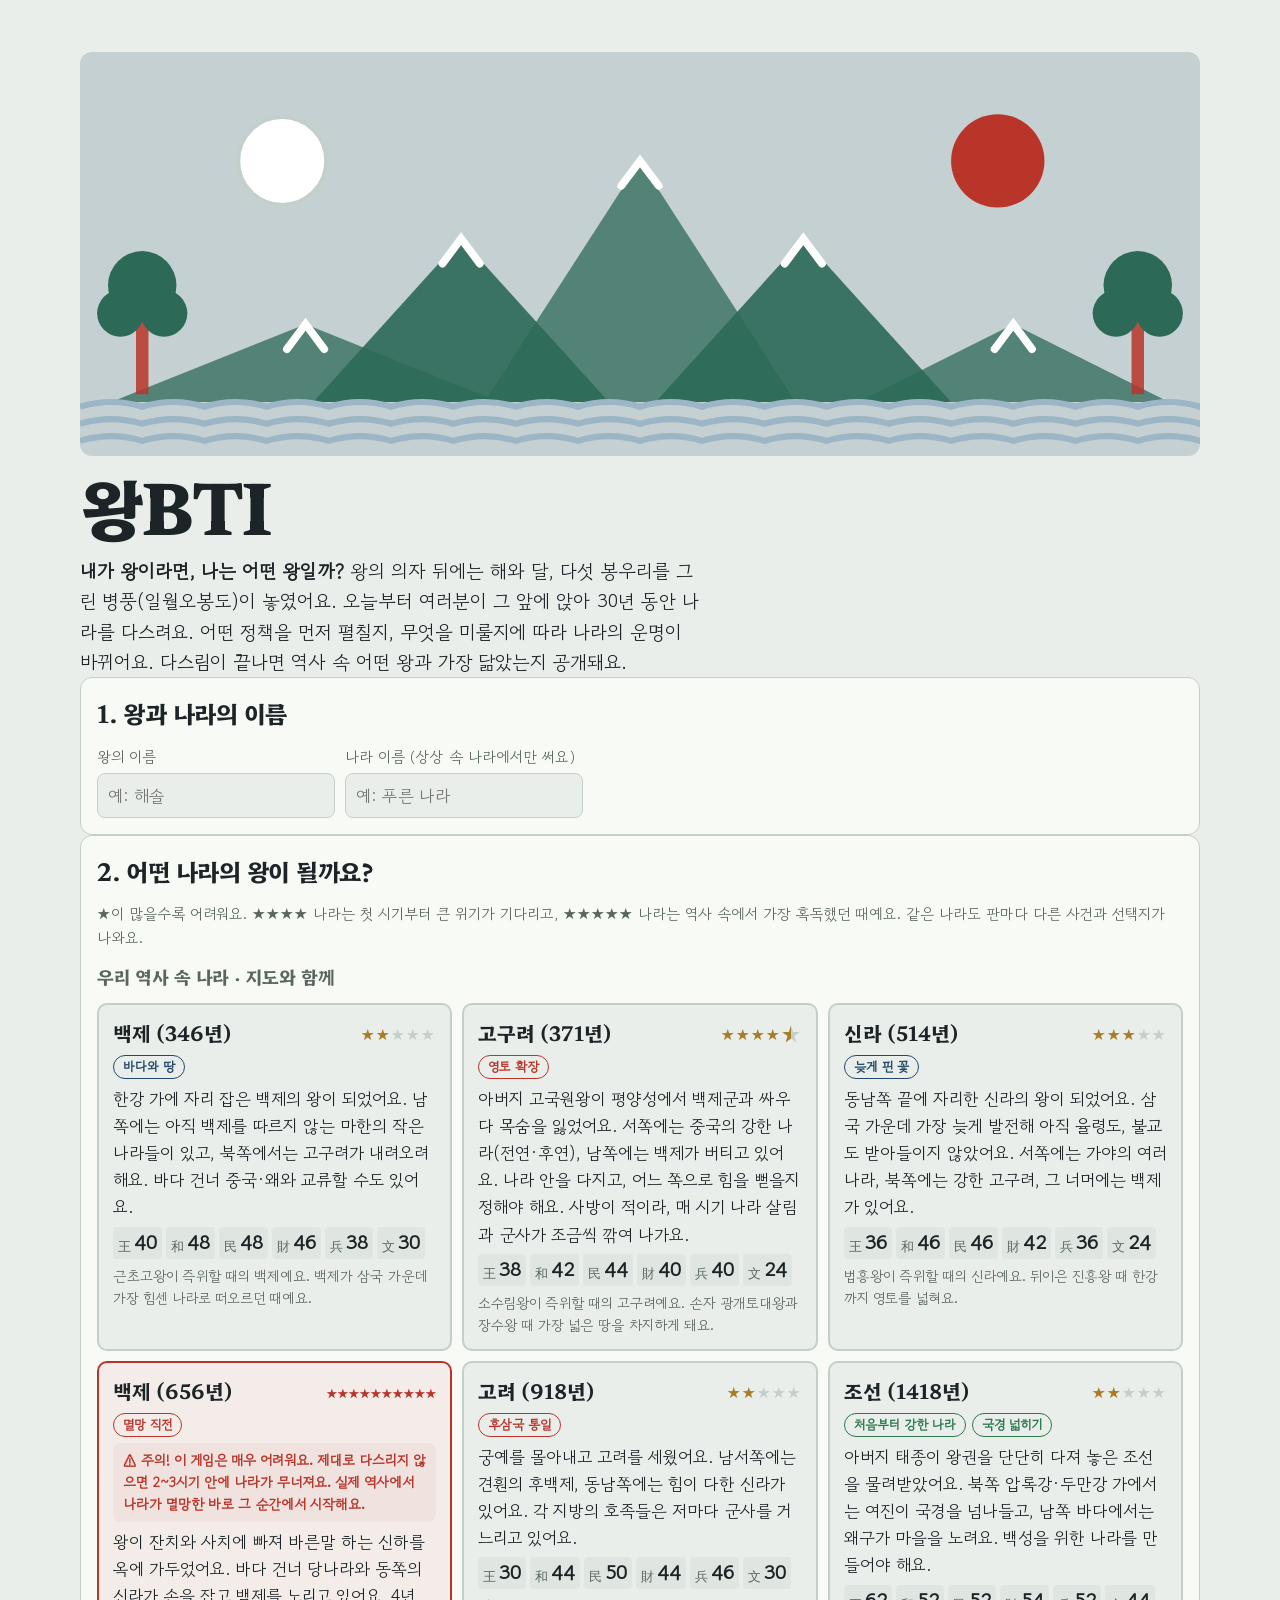
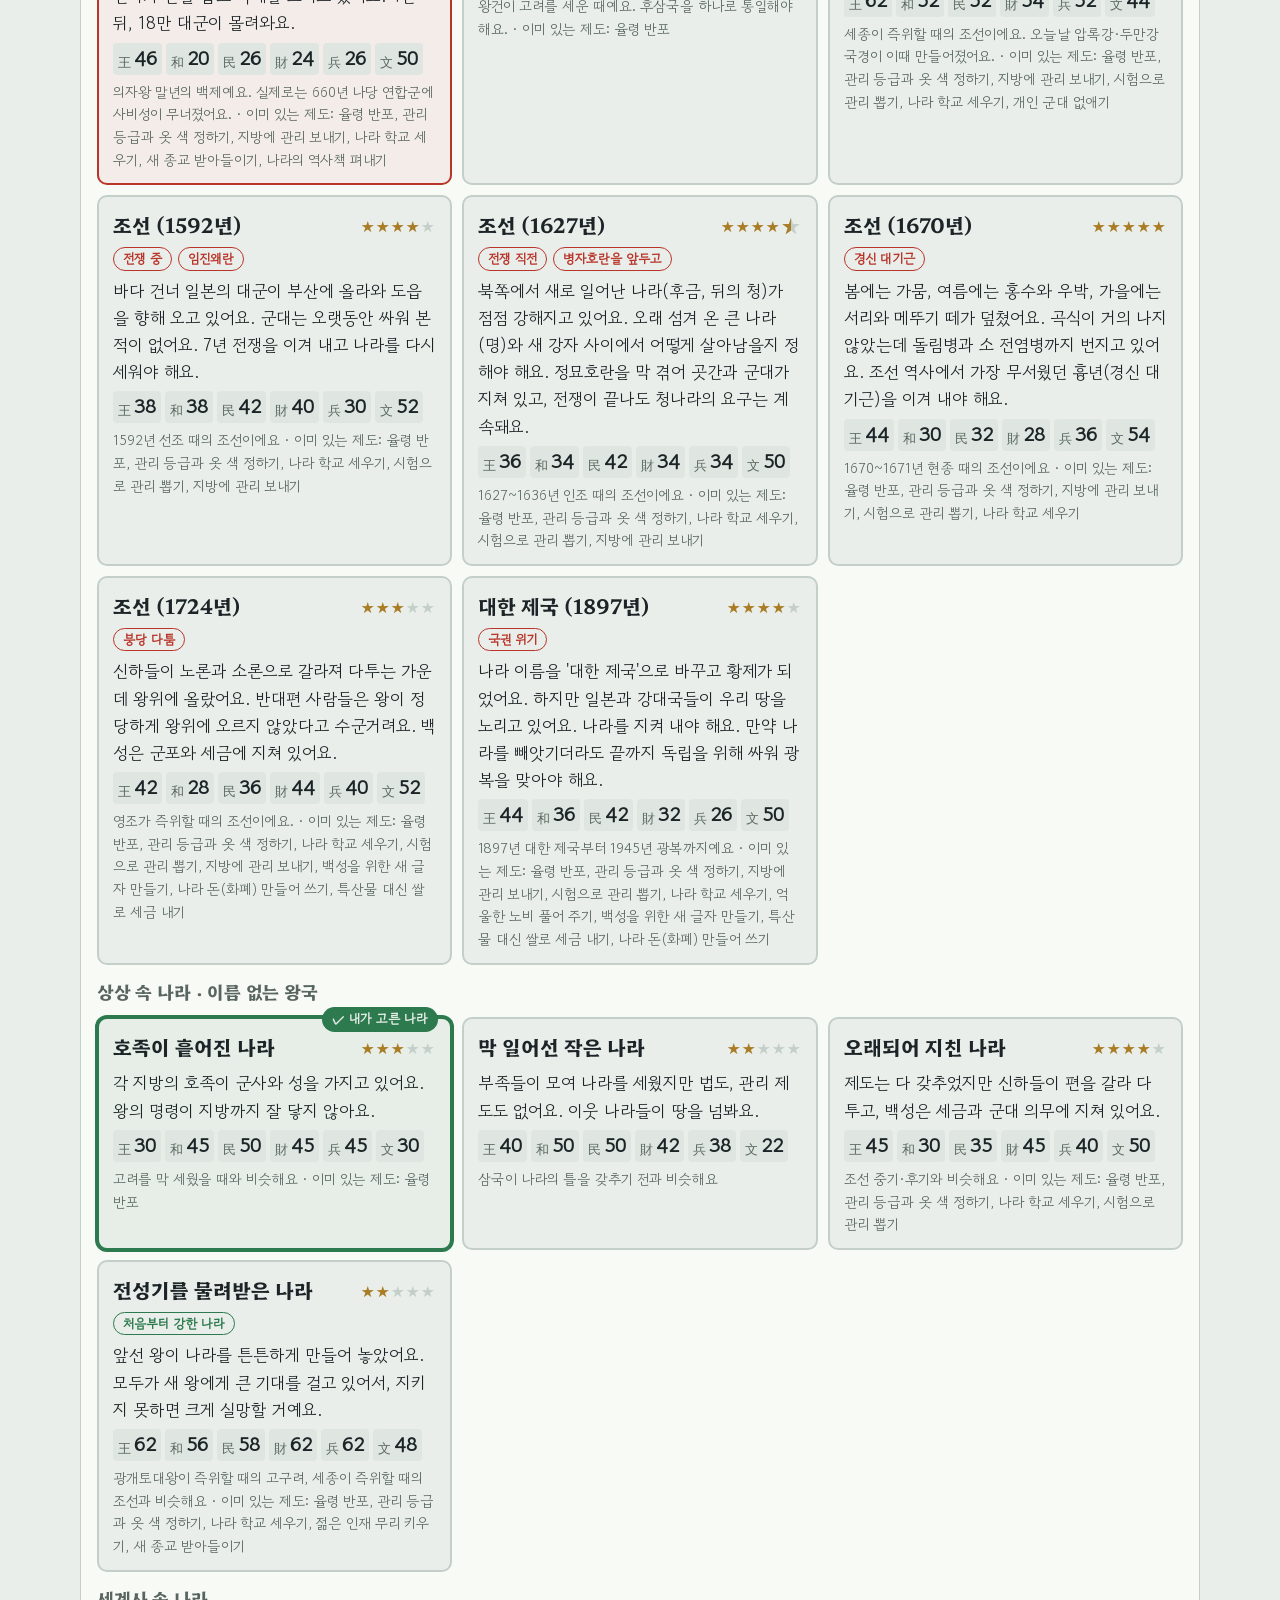
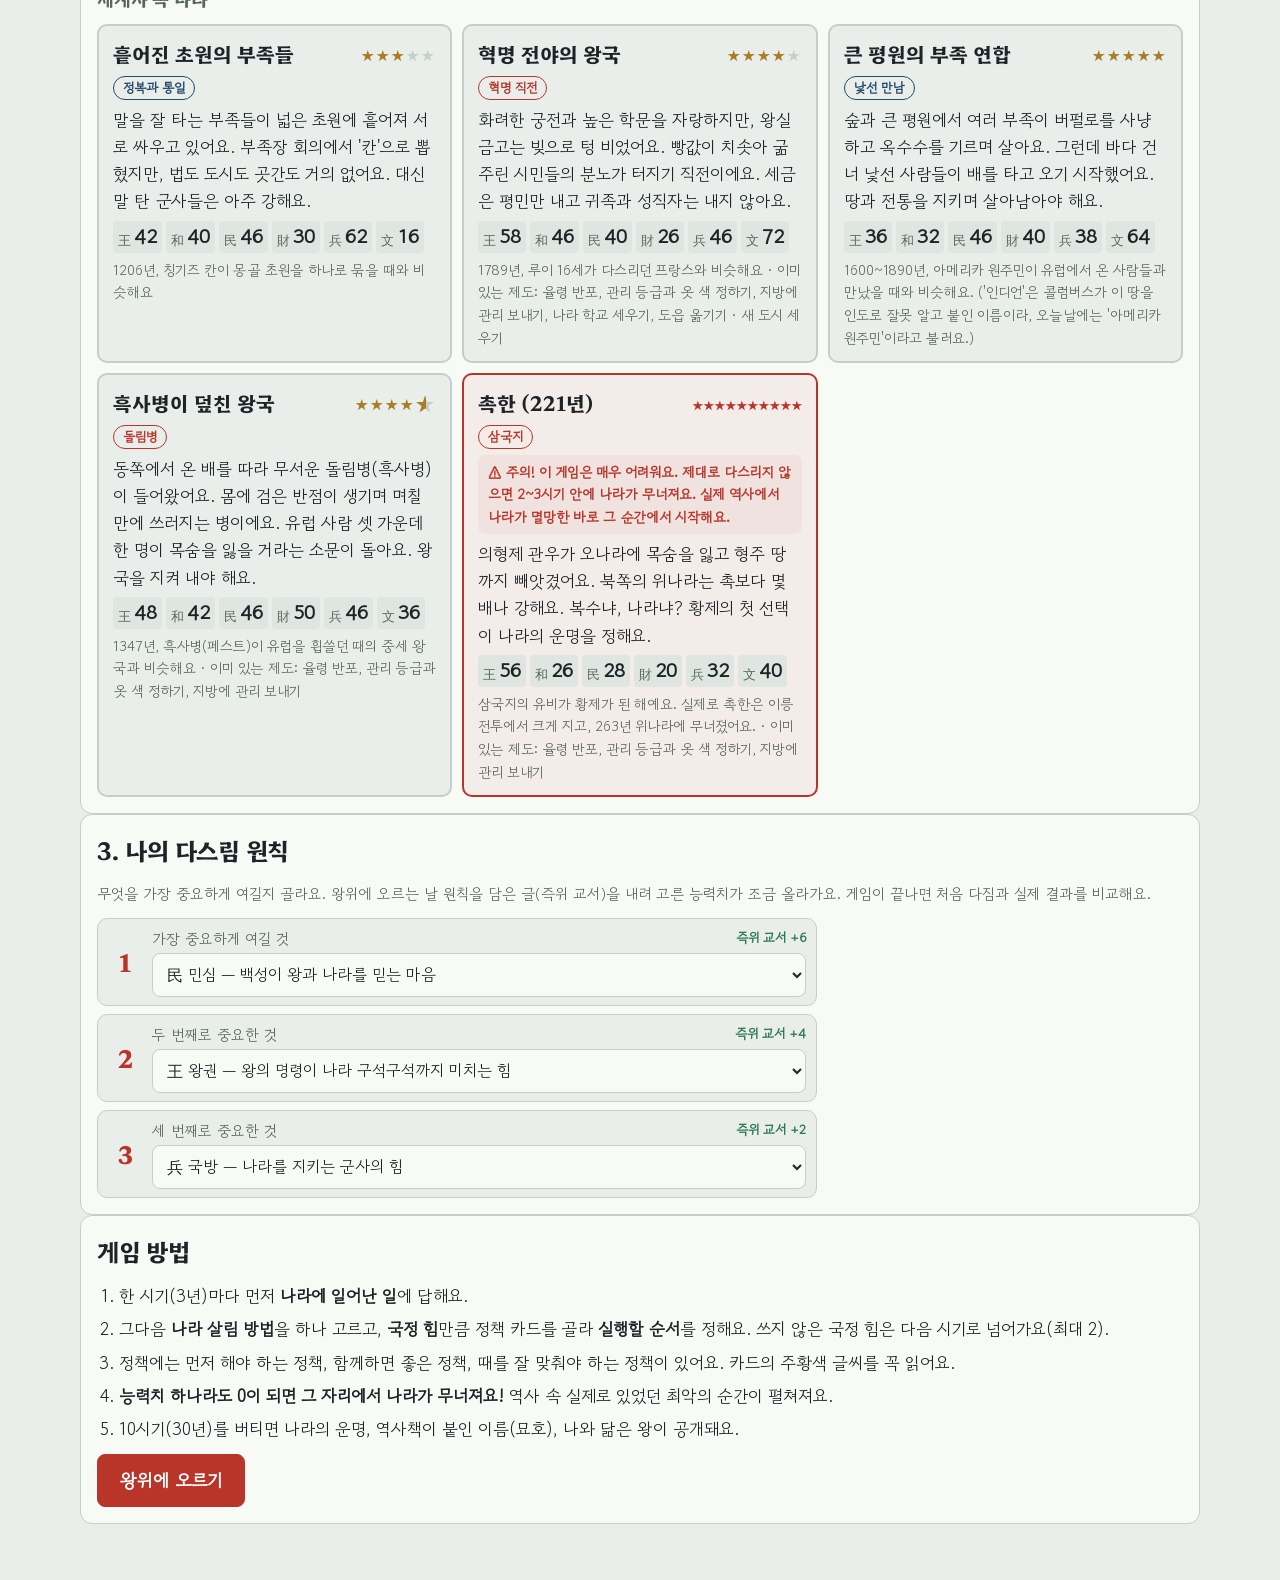
==== commit aa9ffb7a: "아쉬운 왕 제목 줄이기 Co-Authored-By: Claude Opus 5.5 <noreply@anthropic.com> Claude-Session: https://claude." ====
--- a/index.html
+++ b/index.html
@@ -624,6 +624,11 @@
 /* 반 별(★4.5) */
 .stars .half { position: relative; display: inline-block; color: var(--line); font-weight: inherit; }
 .stars .half::before { content: "★"; position: absolute; left: 0; top: 0; width: 50%; overflow: hidden; color: var(--gold); }
+.myox { display: grid; gap: 4px; margin-top: 8px; padding: 10px 12px; border-left: 3px solid var(--gold); background: var(--paper); border-radius: 0 8px 8px 0; text-align: left; }
+.myox > b { font-size: 17px; }
+.myox p { margin: 0; line-height: 1.6; }
+.myox blockquote { margin: 4px 0 0; padding: 0; font-style: italic; opacity: .85; line-height: 1.55; }
+.myox cite { display: block; font-size: 12.5px; font-style: normal; opacity: .75; margin-top: 2px; }
 </style>
 </head>
 <body>
@@ -1955,13 +1960,17 @@
     return a.map((x) => Math.max(-1, Math.min(1, x)));
   }
   function mineSet() {
-    const m = new Set(S.done.filter((d) => d.ok !== false).map((d) => d.id));
+    // 처음부터 있던 제도(by: "start")는 이번 판에 내가 한 일이 아니므로 빼요
+    const m = new Set(S.done.filter((d) => d.ok !== false && d.by !== "start").map((d) => d.id));
     for (const k in S.flags) if (S.flags[k]) m.add("f:" + k);
     if (S.flags.conquered) m.add("conquest");
     return m;
   }
   // 한국사 나라에서는 한국의 왕만, 세계사 나라(촉한 포함)에서는 모든 왕이 후보예요
   const kingPool = (k) => WORLD() || S.scen === "Y" || !k.world;
+  // 한국사 나라에서는 같은 시대의 왕이 조금 더 잘 나와요(고려를 했는데 고구려 왕만 나오지 않게)
+  const KING_ERA = { P: ["고구려"], Q: ["백제"], W: ["백제"], R: ["신라", "통일 신라"], T: ["고려"], A: ["고려"], U: ["조선"], E: ["조선"], F: ["조선"], K: ["조선"], V: ["조선"], C: ["조선"], J: ["조선", "조선 · 대한 제국"] };
+  const sameEra = (k) => !WORLD() && (KING_ERA[S.scen] || []).includes(k.era);
   function matchKings(a) {
     const mine = mineSet();
     // 한국사 나라에서는 한국의 왕만 닮은 왕 후보가 돼요
@@ -1971,7 +1980,7 @@
       const same = k.sig.filter((x) => mine.has(x));
       const ov = same.length / (k.sig.length + 1);
       // 세계사 나라에서는 세계의 왕, 그 나라와 이어진 왕이 조금 더 잘 나와요
-      const bonus = (WORLD() && k.world ? 0.05 : 0) + ([].concat(k.home || []).includes(S.scen) ? 0.05 : 0);
+      const bonus = (WORLD() && k.world ? 0.05 : 0) + ([].concat(k.home || []).includes(S.scen) ? 0.05 : 0) + (sameEra(k) ? 0.08 : 0);
       return { k, score: 0.55 * axisSim + 0.45 * ov + bonus, same };
     }).sort((x, y) => y.score - x.score);
   }
@@ -3404,7 +3413,7 @@
   DirPol({ id: "r_gaya1", scen: "R", cat: "men", name: "금관가야 받아들이기 (532)", sub: "가야 통합의 시작", kings: "법흥왕", cost: 2, once: "rg1", stage: "가야 1/2단계", tags: [0.2, 0.3, 0],
     peace: () => S.st.kp >= 50 && S.st.def >= 48, eff: { gold: 5, kp: 3, har: 2 }, lose: { har: -4, gold: -3 },
     note: "싸우지 않아요. 왕권 50·국방 48 이상이면 금관가야 왕(김구해)이 스스로 나라를 바쳐요. 그 왕족은 신라의 귀족이 되었어요(김유신의 증조할아버지).", winText: "금관가야의 왕이 신라에 나라를 바쳤어요! 남은 가야 나라들은 대가야를 중심으로 뭉쳤어요.", loseText: "금관가야가 아직 신라를 믿지 못해 망설였어요. 왕권과 국방을 더 키워 보세요.", slWin: "금관가야 왕이 보물 상자를 들고 오니, 신라 왕이 상자보다 왕의 손을 먼저 잡았다.", slLose: "금관가야 사신이 금성까지 왔다가 신라 군대가 약해 보인다며 그냥 돌아갔다.", dir: { from: C_.금성, to: [128.88, 35.23], label: "금관가야" } });
-  DirPol({ id: "r_gaya", scen: "R", name: "대가야 정복 (562)", sub: "가야 통합의 완성", kings: "진흥왕 · 이사부 · 사다함", cost: 2, need: 60, after: "rg1", afterId: "r_gaya1", stage: "가야 2/2단계", region: "gaya", eff: { gold: 10, def: 4, kp: 3, har: -3 }, inc: 2, lose: { def: -8, gold: -4 }, dir: { from: C_.금성, to: [128.0, 35.3], label: "가야로" },
+  DirPol({ id: "r_gaya", scen: "R", name: "대가야 정복 (562)", sub: "가야 통합의 완성", kings: "진흥왕 · 이사부 · 사다함", cost: 2, need: 64, after: "rg1", afterId: "r_gaya1", stage: "가야 2/2단계", region: "gaya", eff: { gold: 6, def: 4, kp: 3, har: -3 }, inc: 1, lose: { def: -8, gold: -4 }, dir: { from: C_.금성, to: [128.0, 35.3], label: "가야로" },
     note: "가야는 철이 많이 나는 땅이에요(금관가야 532년, 대가야 562년).", winText: "가야를 차지했어요! 질 좋은 쇠로 무기와 농기구를 만들게 되었어요.", loseText: "가야의 성들이 굳게 버텼어요.", slWin: "가야를 얻으니, 신라 대장장이들이 가야 쇠를 두드리며 콧노래를 불렀다.", slLose: "가야 성 앞에서 신라군의 칼이 이가 나갔다." });
   DirPol({ id: "r_han", scen: "R", name: "한강 유역 차지하기", sub: "한강 진출", kings: "진흥왕", cost: 3, need: 68, region: "sl_han", eff: { gold: 8, kp: 6, def: 4, ppl: -3 }, inc: 2, lose: { def: -12, ppl: -6 }, dir: { from: C_.금성, to: [127.2, 37.5], label: "한강으로" },
     note: "한강을 차지하면 서해로 나가 중국과 바로 오갈 수 있어요(진흥왕 553년).", winText: "한강 유역을 차지했어요! 바닷길로 중국과 바로 오가게 되었어요(북한산 순수비처럼).", loseText: "한강을 지키는 군사들이 너무 강했어요.", slWin: "북한산에 순수비를 세우니, 비석이 어찌나 반듯하던지 산이 더 높아 보였다.", slLose: "한강에 이르지 못하고, 군사들이 산 고개에서 발길을 돌렸다." });
@@ -3830,7 +3839,7 @@
     Q: [{ id: "q_mahan", h: "馬", n: "근초고왕의 마한 정복", d: "근초고왕은 369년 무렵 남쪽 마한 땅을 거의 다 차지했어요.", ok: () => ownsTerr("mahan"), pols: ["q_south"] },
       { id: "q_pyeong", h: "平", n: "평양성 싸움 승리", d: "371년 근초고왕은 평양성을 공격해 고구려 고국원왕을 쓰러뜨렸어요.", ok: () => ownsTerr("hwanghae"), pols: ["q_north"] },
       { id: "q_sea", h: "海", n: "바다 건너 동진·왜와 교류", d: "백제는 동진과 교류하고 왜에 칠지도와 학자(아직기·왕인)를 보냈어요.", ok: () => has("trade") && (S.flags.ally || has("alliance")), pols: ["trade", "alliance"] }],
-    R: [{ id: "r_law", h: "佛", n: "법흥왕의 율령 반포와 불교 공인", d: "법흥왕은 520년 율령을 반포하고, 이차돈의 순교 뒤 불교를 공인했어요(527년).", ok: () => has("law") && has("buddhism"), pols: ["law", "buddhism"] },
+    R: [{ id: "r_law", h: "佛", n: "법흥왕의 나라 틀 세우기", d: "법흥왕은 병부를 두고(517년), 율령을 반포하고(520년), 이차돈의 순교 뒤 불교를 공인했어요(527년). 10년 넘게 걸린 일이에요.", ok: () => has("r_byeongbu") && has("law") && has("buddhism"), pols: ["r_byeongbu", "law", "buddhism"], hint: "병부 · 율령 · 불교" },
       { id: "r_gaya", h: "伽", n: "가야 통합", d: "법흥왕이 금관가야(532년)를, 진흥왕이 대가야(562년)를 아울렀어요. 30년이 걸린 일이에요.", ok: () => ownsTerr("gaya"), pols: ["r_gaya1", "r_gaya"], hint: "금관가야 → 대가야" },
       { id: "r_han", h: "漢", n: "진흥왕의 한강 차지", d: "진흥왕은 553년 한강 유역을 차지해 중국과 바로 오가는 길을 열었어요.", ok: () => ownsTerr("sl_han"), pols: ["r_han"] }],
     T: [{ id: "t_unify", h: "統", n: "후삼국 통일", d: "왕건은 신라를 평화롭게 받아들이고(935년), 일리천 싸움에서 후백제를 무너뜨렸어요(936년).", ok: () => ownsTerr("hb") && ownsTerr("sl_late"), pols: ["t_hb", "t_silla"] },
@@ -4887,6 +4896,14 @@
     if (S.turn <= 5) { const f = has("fortress"); dr.def -= f ? 1 : 2; dr.gold -= 1; dr.ppl -= f ? 0 : 1; parts.push(f ? "서쪽 연나라·남쪽 백제의 압박, 성곽 덕분에 버팀 (국방 -1, 재정 -1)" : "서쪽 연나라·남쪽 백제의 압박 (국방 -2, 재정 -1, 민심 -1)"); }
     else if (!ownsTerr("liaodong")) { dr.def -= 2; dr.ppl -= 1; parts.push("후연이 요동을 노리며 국경을 흔듦 (국방 -2, 민심 -1)"); }
   };
+  // 신라: 삼국 가운데 가장 늦게 출발한 나라. 초반에는 귀족 힘이 세고 살림이 작으며, 한강을 차지하면 백제·고구려가 함께 되찾으려 해요(관산성 전투, 554)
+  DRIFT5.R = (dr, parts) => {
+    if (S.turn <= 5) { dr.kp -= 1; dr.gold -= 1; dr.cul -= 1; parts.push("늦게 출발한 나라: 골품 귀족의 힘이 세고 살림과 문물이 모자람 (왕권 -1, 재정 -1, 문화 -1)"); }
+    else if (ownsTerr("sl_han")) { dr.def -= 2; dr.har -= 1; parts.push("한강을 빼앗긴 백제·고구려의 반격 (국방 -2, 화합 -1)"); }
+  };
+  // 우산국은 지증왕 때(512) 이사부가 이미 복속했어요 → 514년 신라는 처음부터 우산국을 가지고 시작해요
+  if (MAPS.R && !MAPS.R.start.includes("usan")) MAPS.R.start = MAPS.R.start.concat("usan");
+  { const u = POL.find((p) => p.id === "r_usan"); if (u) u.phase = () => !ownsTerr("usan"); }
   // ---------- 국방을 키우는 새 정책 2개 (핵심 정책보다는 약하게) ----------
   const KOR = Object.keys(SCEN).filter((k) => !"GHLMJWY".includes(k));
   const ANC = ["P", "Q", "R", "B", "D", "W"];
@@ -5713,6 +5730,191 @@
     return o;
   }
 
+  // ================= 묘호 30가지와 '같은 묘호를 가진 왕' (2026-10-15) =================
+  // 실제 고려·조선(대한 제국) 왕이 받은 묘호만 써요. 다스린 모습(능력치·정책·사건)에 가장 가까운 묘호를 골라,
+  // 같은 묘호를 가진 실제 왕의 이야기를 문명6 백과사전처럼 보여 줘요.
+  // k: 능력치 닮음 가중치 · p: 이번 판에 직접 편 정책 · x(c): 그 밖의 조건 점수 · sc: 그 왕의 시대 나라 · alt: 나라별로 다른 예시 왕
+  const MYO_LIST = [
+    // ---------- '조' : 나라를 새로 일으키거나 큰 위기를 이겨 낸 왕 ----------
+    { m: "태조", hz: "太祖", jo: true, mean: "나라를 처음 크게 일으킨", k: { kp: 0.8, har: 0.8 }, p: ["marriage", "hostage"], x: (c) => (c.f.big ? 1 : 0), sc: "TA",
+      ex: "고려 태조 왕건", y: "918~943", t: "궁예를 몰아내고 고려를 세운 뒤, 힘이 다한 신라를 평화롭게 받아들이고 후백제를 무너뜨려 후삼국을 하나로 묶었어요. 지방 호족의 딸 29명을 부인으로 맞을 만큼 혼인으로 손을 잡았고, 나라를 잃은 발해 사람들까지 품었어요. 세상을 떠나기 전에는 뒤를 이을 왕들에게 '훈요 10조'를 남겼어요.",
+      alt: { UEFKVJ: { ex: "조선 태조 이성계", y: "1392~1398", t: "왜구와 홍건적을 물리친 이름난 장수였어요. 위화도에서 군대를 돌려 권력을 잡고, 새 나라 조선을 세워 도읍을 한양으로 옮겼어요. 경복궁과 종묘, 한양 도성이 모두 이때 세워졌어요. 오늘날 전하는 태조 어진은 몇 안 되는 진짜 조선 왕의 초상화예요." } } },
+    { m: "세조", hz: "世祖", jo: true, mean: "왕의 힘으로 나라의 틀을 다시 짠", k: { kp: 1.3 }, p: ["purge", "local", "law", "disband"], x: (c) => (c.tyr >= 1 ? 1 : 0), sc: "U",
+      ex: "조선 세조", y: "1455~1468", t: "조카 단종의 왕위를 빼앗아 오른 왕이라, 지금까지도 평가가 크게 엇갈려요. 하지만 왕이 6조를 직접 다스리게 하고, 나라의 기본 법전인 『경국대전』을 만들기 시작했으며, 직전법으로 나라 살림을 다잡았어요. 강한 왕권이 나라에 무엇을 주고 무엇을 앗아 가는지 생각하게 하는 왕이에요." },
+    { m: "선조", hz: "宣祖", jo: true, mean: "큰 전쟁을 끝내 이겨 낸", k: { def: 0.8 }, p: ["fortress", "mil_tunjeon"], x: (c) => (c.f.warWon || c.f.bigWin ? 1 : 0), sc: "EF",
+      ex: "조선 선조", y: "1567~1608", t: "이황·이이 같은 큰 학자들이 활약한 학문의 시대에 왕이 되었어요. 그러나 1592년 임진왜란이 터지자 의주까지 피란해야 했어요. 이순신의 수군과 곳곳에서 일어난 의병, 명나라 원군의 힘을 모아 7년 전쟁을 끝내 이겨 냈어요.",
+      q: "지금 신에게는 아직 열두 척의 배가 남아 있습니다.", qs: "이순신이 선조에게 올린 글(1597)" },
+    { m: "인조", hz: "仁祖", jo: true, mean: "어진 마음으로 어려운 때를 견딘", k: { ppl: 0.4 }, p: [], x: (c) => (c.kind === "hard" ? 2 : 0) + (c.lowMin <= 20 ? 1.5 : 0), sc: "F",
+      ex: "조선 인조", y: "1623~1649", t: "광해군을 몰아낸 반정으로 왕이 되었지만, 정묘호란과 병자호란을 잇달아 맞았어요. 남한산성에서 47일을 버티다 끝내 삼전도에서 청나라 황제에게 머리를 숙였어요. 그래도 나라는 이어졌고, 그 아픔은 다음 왕들이 나라를 다시 다지는 다짐이 되었어요." },
+    { m: "영조", hz: "英祖", jo: true, mean: "여러 신하를 고르게 품은", k: { har: 1.2, ppl: 0.6 }, p: ["tangpyeong", "military_tax", "har_council"], sc: "V",
+      ex: "조선 영조", y: "1724~1776", t: "52년, 조선의 왕 가운데 가장 오래 나라를 다스렸어요. 여러 붕당의 인재를 고르게 쓰는 탕평책을 펴고 성균관 앞에 탕평비를 세웠어요. 군포를 2필에서 1필로 줄인 균역법과 청계천의 흙을 퍼낸 준천으로 백성의 짐을 덜었어요.",
+      q: "두루 사랑하고 편을 가르지 않는 것은 군자의 공평한 마음이요, 편을 가르고 두루 사랑하지 않는 것은 소인의 사사로운 생각이다.", qs: "탕평비(1742)" },
+    { m: "정조", hz: "正祖", jo: true, mean: "바르게 다스려 새 시대를 꿈꾼", k: { cul: 1, kp: 0.7 }, p: ["scholars", "capital", "school"], sc: "V",
+      ex: "조선 정조", y: "1776~1800", t: "할아버지 영조의 탕평을 이어받고, 규장각을 세워 서얼 출신 학자까지 뽑아 썼어요. 정약용이 고안한 거중기를 써서 수원 화성을 쌓고, 새 도시를 꿈꾸었어요. 스스로를 온 세상 냇물을 비추는 달에 빗대어 불렀어요.",
+      q: "만천명월주인옹(萬川明月主人翁) — 온 냇물에 비친 밝은 달의 주인 늙은이", qs: "정조가 스스로 지은 호(1798)" },
+    { m: "순조", hz: "純祖", jo: true, mean: "순수하고 바르게 다스리려 한", k: { ppl: 0.5 }, p: [], x: (c) => (c.lowKey === "kp" ? 1 : 0),
+      ex: "조선 순조", y: "1800~1834", t: "열한 살에 왕이 되었고, 몇몇 가문이 권력을 쥐고 흔드는 세도 정치가 시작되었어요. 1811년에는 평안도 사람을 차별한다며 홍경래가 난을 일으켰어요. 정조가 꿈꾼 개혁이 이어지지 못한 아쉬운 시대예요." },
+    // ---------- '종' ----------
+    { m: "태종", hz: "太宗", mean: "나라의 기틀을 크게 다진", k: { kp: 1.2 }, p: ["purge", "disband", "rank"], x: (c) => (c.tyr >= 1 ? 1 : 0), sc: "U",
+      ex: "조선 태종 이방원", y: "1400~1418", t: "왕자의 난으로 형제들을 꺾고 왕위에 올랐어요. 공신들의 개인 군대를 없애고, 6조가 왕에게 바로 보고하게 하고, 호패법으로 백성의 수를 헤아려 왕의 힘을 단단히 세웠어요. 피로 다진 이 기틀 위에서 아들 세종의 태평성대가 꽃필 수 있었어요.",
+      q: "이런들 어떠하리 저런들 어떠하리, 만수산 드렁칡이 얽어진들 어떠하리.", qs: "이방원, 「하여가」",
+      alt: { PQRWB: { ex: "신라 태종 무열왕 김춘추", y: "654~661", t: "진골 출신으로 처음 왕이 된 사람이에요. 왕이 되기 전부터 고구려와 당나라를 직접 오가며 외교를 펼쳤고, 당과 손잡아 660년 백제를 무너뜨렸어요. 삼국 통일의 문을 연 왕으로, 신라 왕 가운데 유일하게 '태종'이라는 묘호를 받았어요." } } },
+    { m: "세종", hz: "世宗", mean: "온 세상을 고르게 이끈", k: { cul: 1, ppl: 1 }, p: ["hangeul", "science", "scholars", "survey"], x: (c) => (c.min >= 55 ? 3 : 0), sc: "U",
+      ex: "조선 세종", y: "1418~1450", t: "집현전에 젊은 학자들을 모으고, 백성이 쉽게 익힐 수 있는 글자 훈민정음을 만들었어요. 측우기와 자격루로 하늘의 이치를 재고, 새 세금 제도를 정하기 전에는 17만 명이 넘는 백성에게 뜻을 물었어요. 4군 6진으로 오늘날 압록강·두만강 국경을 만들었어요.",
+      q: "나라의 말이 중국과 달라 문자와 서로 통하지 아니하므로, 어리석은 백성이 말하고자 하는 바가 있어도 마침내 제 뜻을 펴지 못하는 사람이 많으니라.", qs: "『훈민정음』 언해본 서문" },
+    { m: "문종", hz: "文宗", mean: "학문과 문화를 빛낸", k: { cul: 1.1, gold: 0.4 }, p: ["school", "buddhism", "history", "trade"], x: (c) => (c.avg >= 58 && c.tyr === 0 ? 1 : 0), sc: "T",
+      ex: "고려 문종", y: "1046~1083", t: "고려가 가장 찬란했던 시절을 하나 꼽으라면 문종의 37년이에요. 관리의 녹봉과 토지 제도를 가다듬고, 끊겼던 송나라와 다시 오가며 새 문물을 받아들였어요. 최충의 사립 학교가 생겨날 만큼 학문이 일어났고, 왕자 의천은 승려가 되어 고려 불교를 새로 일으켰어요." },
+    { m: "성종", hz: "成宗", mean: "나라의 제도를 알차게 이룬", k: { gold: 0.9, kp: 0.4 }, p: ["local", "law", "school", "rank"], sc: "T",
+      ex: "고려 성종", y: "981~997", t: "최승로가 올린 시무 28조를 받아들여 유교로 나라를 다스리는 틀을 세웠어요. 전국 12목에 처음으로 지방관을 보내고, 국자감을 세워 인재를 길렀어요. 거란이 처음 쳐들어왔을 때는 서희의 담판으로 싸우지 않고 강동 6주를 얻었어요.",
+      q: "불교를 행하는 것은 몸을 닦는 근본이요, 유교를 행하는 것은 나라를 다스리는 근본입니다.", qs: "최승로, 「시무 28조」" },
+    { m: "광종", hz: "光宗", mean: "빛나는 개혁으로 왕권을 세운", k: { kp: 1 }, p: ["slaves", "exam", "purge"], sc: "T",
+      ex: "고려 광종", y: "949~975", t: "호족의 그늘 아래 왕위에 오른 광종은 조용히 때를 기다렸어요. 그리고 노비안검법으로 억울하게 노비가 된 사람을 풀어 주고, 과거제로 실력 있는 관리를 뽑아 호족의 힘을 단숨에 꺾었어요. 반대하는 공신은 가차 없이 숙청해, 개혁 군주와 두려운 군주라는 두 얼굴을 함께 지녔어요." },
+    { m: "현종", hz: "顯宗", mean: "어려움을 이기고 나라를 드러낸", k: { def: 0.8 }, p: ["fortress"], x: (c) => (c.lowMin <= 22 && c.avg >= 48 ? 3 : 0) + (c.f.warWon ? 1.5 : 0), sc: "TK",
+      ex: "고려 현종", y: "1009~1031", t: "왕이 되자마자 거란 40만 대군이 쳐들어와 개경이 불타고, 왕은 멀리 나주까지 피란해야 했어요. 하지만 나라를 다시 추스른 현종은 1019년 강감찬의 귀주 대첩으로 거란을 크게 물리쳤어요. 부처의 힘으로 나라를 지키려 초조대장경을 새기기 시작한 것도 이때예요.",
+      alt: { K: { ex: "조선 현종", y: "1659~1674", t: "조선 역사에서 가장 무서운 흉년, 경신 대기근(1670~1671)을 맞은 왕이에요. 가뭄·홍수·우박·메뚜기 떼에 돌림병까지 겹쳐 백성이 크게 줄었어요. 왕은 나라 곳간을 열고 세금을 덜어 주며 끝까지 버텼고, 대동법을 호남 지방으로 넓혔어요." } } },
+    { m: "숙종", hz: "肅宗", mean: "엄숙하게 나라를 바로잡은", k: { kp: 0.8, gold: 0.6 }, p: ["coin", "daedong", "purge"], sc: "VK",
+      ex: "조선 숙종", y: "1674~1720", t: "46년 동안 왕위에 있으면서, 신하들의 무리를 한꺼번에 갈아 치우는 '환국'을 여러 번 일으켜 왕의 힘을 지켰어요. 상평통보를 널리 쓰게 하고 대동법을 거의 온 나라로 넓혔어요. 백두산정계비를 세워 북쪽 국경을 정한 것도 숙종 때예요." },
+    { m: "예종", hz: "睿宗", mean: "슬기롭게 나라를 넓힌", k: { def: 0.6, cul: 0.5 }, p: ["school"], x: (c) => (c.f.conquered ? 2.5 : 0) + (c.gained >= 2 ? 1 : 0), sc: "T",
+      ex: "고려 예종", y: "1105~1122", t: "아버지 숙종 때 만든 별무반을 이끌고 윤관이 여진을 몰아내 동북 9성을 쌓았어요. 하지만 지키기가 어려워 1년 남짓 만에 돌려주었어요. 예종은 국학에 7재라는 전문 강좌를 열 만큼 학문을 아낀 왕이기도 했어요." },
+    { m: "인종", hz: "仁宗", mean: "어진 마음으로 백성을 살핀", k: { ppl: 1 }, p: ["history", "relief", "taxcut"], sc: "T",
+      ex: "고려 인종", y: "1122~1146", t: "외척 이자겸의 난과, 서경으로 도읍을 옮기자던 묘청의 난을 잇달아 겪은 험한 시절의 왕이에요. 그래도 김부식에게 명해 우리 역사를 정리한 『삼국사기』를 펴내게 했어요. 오늘날 전하는 가장 오래된 우리 역사책이에요.",
+      q: "우리나라의 일에 이르러서는 도리어 아득하여 그 처음과 끝을 알지 못하니 매우 한탄스럽습니다.", qs: "김부식, 「진삼국사기표」(뜻을 풀어 씀)" },
+    { m: "효종", hz: "孝宗", mean: "효성스럽고 굳센 뜻을 지킨", k: { def: 1.2 }, p: ["fortress", "mil_tunjeon", "hwarang", "f_naseon"], x: (c) => (!c.f.conquered ? 0.5 : 0), sc: "F",
+      ex: "조선 효종", y: "1649~1659", t: "병자호란 뒤 형 소현 세자와 함께 청나라에 인질로 끌려가 8년을 보냈어요. 왕이 되자 그 치욕을 갚겠다며 군대를 기르고 성을 고치는 북벌을 준비했어요. 북벌은 끝내 이루지 못했지만, 그 군대는 청의 요청으로 러시아군과 싸운 나선 정벌에서 이름을 떨쳤어요." },
+    { m: "정종", hz: "定宗", mean: "흔들리는 나라를 안정시킨", k: { def: 0.6, kp: 0.4 }, p: ["fortress", "alliance"], x: (c) => (c.lowKey === "har" ? 1 : 0), sc: "T",
+      ex: "고려 정종", y: "945~949", t: "형 혜종 때 왕위를 노린 왕규를 서경 세력의 힘을 빌려 물리치고 왕이 되었어요. 거란의 침입에 대비해 30만 명의 광군을 만들었고, 도읍을 서경으로 옮기려 했지만 이루지 못했어요." },
+    { m: "경종", hz: "景宗", mean: "나라 살림의 틀을 밝게 연", k: { gold: 0.8, har: 0.4 }, p: ["survey", "taxcut", "rank"], sc: "T",
+      ex: "고려 경종", y: "975~981", t: "관리들에게 등급에 따라 땅을 나누어 주는 전시과를 처음 만들었어요(976년). 광종 때의 피바람이 그치고, 숨죽였던 신하들이 다시 마음을 놓은 때였어요." },
+    { m: "덕종", hz: "德宗", mean: "덕으로 나라를 지킨", k: { har: 0.6, def: 0.6 }, p: ["fortress", "mil_signal"], sc: "T",
+      ex: "고려 덕종", y: "1031~1034", t: "거란과 여진에 맞서, 압록강 어귀에서 동해안까지 이어지는 천리장성을 쌓기 시작했어요. 3년의 짧은 재위였지만, 이 성은 다음 왕 때 완성되어 오랫동안 고려의 북쪽을 지켰어요." },
+    { m: "선종", hz: "宣宗", mean: "널리 문물을 펼친", k: { cul: 0.5, har: 0.5 }, p: ["buddhism", "trade", "alliance"], sc: "T",
+      ex: "고려 선종", y: "1083~1094", t: "송나라와 요나라 사이에서 균형을 지키며 평화를 이어 갔어요. 동생 의천이 송에서 돌아와 불교 경전의 풀이책을 모은 '교장'을 펴낸 것도 이때예요." },
+    { m: "명종", hz: "明宗", mean: "밝게 다스리려 애쓴", k: { cul: 0.3 }, p: [], x: (c) => (c.lowKey === "kp" ? 2 : 0), sc: "",
+      ex: "조선 명종", y: "1545~1567", t: "열두 살에 왕이 되어 어머니 문정 왕후가 대신 나라를 다스렸어요. 외척 윤원형이 권력을 쥐었고, 임꺽정이 들고일어났으며, 왜구가 전라도를 휩쓴 을묘왜변이 일어났어요. 왕의 힘이 약할 때 나라가 어떻게 흔들리는지 보여 주는 시대예요." },
+    { m: "중종", hz: "中宗", mean: "바른 가운데 길을 찾은", k: { cul: 0.5 }, p: ["exam", "scholars"], x: (c) => (c.lowKey === "har" ? 1.5 : 0),
+      ex: "조선 중종", y: "1506~1544", t: "폭군 연산군을 몰아낸 반정으로 왕이 되었어요. 젊은 선비 조광조를 불러 과감한 개혁을 맡겼지만, 반대 세력의 반발 속에 끝내 그를 내치고 말았어요(기묘사화). 개혁은 빠를수록 좋은지, 함께 갈 수 있는 속도가 중요한지 묻게 하는 이야기예요." },
+    { m: "혜종", hz: "惠宗", mean: "은혜를 베푼", k: { ppl: 0.3 }, p: [], x: (c) => (c.kind === "hard" ? 2 : 0) + (c.lowKey === "kp" ? 1 : 0), sc: "TA",
+      ex: "고려 혜종", y: "943~945", t: "아버지 왕건의 뒤를 이었지만, 외가의 힘이 약해 힘센 호족들 사이에서 늘 불안했어요. 왕의 침실까지 자객이 들어왔다는 이야기가 전할 만큼 위태로운 2년이었어요. 호족을 하나로 묶는 일이 얼마나 어려운지 보여 주는 왕이에요." },
+    { m: "의종", hz: "毅宗", mean: "굳센 뜻을 품었던", k: { cul: 0.6 }, p: [], x: (c) => (c.best === "cul" && c.lowKey === "def" ? 3 : 0),
+      ex: "고려 의종", y: "1146~1170", t: "정자와 연못을 꾸미고 문신들과 시를 짓는 잔치를 즐겼어요. 그사이 무신들은 푸대접에 분노를 쌓아 갔고, 1170년 무신 정변이 일어나 왕은 쫓겨났어요. 문화와 국방, 문신과 무신의 균형이 깨지면 어떤 일이 생기는지 보여 줘요." },
+    { m: "신종", hz: "神宗", mean: "신령스러운", k: {}, p: [], x: (c) => (c.lowKey === "kp" && c.s.kp < 35 ? 2.5 : 0) + (c.has("slaves") ? 1 : 0),
+      ex: "고려 신종", y: "1197~1204", t: "무신 최충헌이 세운 왕이라, 실제 권력은 최씨 집안이 쥐고 있었어요. 이 무렵 개경의 노비 만적은 '높은 벼슬아치의 씨가 따로 있겠느냐'며 노비들과 함께 신분에서 벗어날 날을 꿈꾸었어요.",
+      q: "왕후장상의 씨가 어찌 따로 있겠는가?", qs: "만적의 말, 『고려사』" },
+    { m: "고종", hz: "高宗", mean: "높은 뜻으로 나라를 지킨", k: { def: 0.6, cul: 0.3 }, p: ["buddhism"], x: (c) => (c.scen === "J" ? 3 : 0) + (c.f.warWon ? 1 : 0) + (c.lowMin <= 22 ? 1 : 0), sc: "J",
+      ex: "고려 고종", y: "1213~1259", t: "몽골이 쳐들어오자 도읍을 강화도로 옮기고 30년 가까이 버텼어요. 부처의 힘으로 나라를 지키려고 16년에 걸쳐 새긴 팔만대장경이 지금도 해인사에 남아 있어요.",
+      alt: { J: { ex: "대한 제국 고종(광무 황제)", y: "1863~1907", t: "1897년 나라 이름을 대한 제국으로 바꾸고 황제가 되었어요. 광무개혁으로 땅을 다시 재고 근대 공장과 학교, 전차와 전화를 들였어요. 하지만 일본의 압박 속에 1907년 헤이그 특사 사건을 빌미로 황제 자리에서 물러나야 했어요." } } },
+    { m: "원종", hz: "元宗", mean: "나라의 으뜸을 지켜 낸", k: { har: 0.5 }, p: ["alliance"], x: (c) => (c.f.ally || c.f.neutral ? 2 : 0),
+      ex: "고려 원종", y: "1259~1274", t: "30년 전쟁 끝에 몽골과 화친을 맺었어요. 세자 시절 직접 쿠빌라이를 찾아가, 고려의 풍속을 바꾸지 않겠다는 약속을 받아 냈어요. 나라 이름과 왕실을 지킨 대신, 고려는 오랫동안 원나라의 간섭을 받게 되었어요." },
+    { m: "순종", hz: "純宗", mean: "순수한 마음을 지닌", k: {}, p: [], x: (c) => (c.scen === "J" && c.f.lost ? 5 : -9),
+      ex: "대한 제국 순종(융희 황제)", y: "1907~1910", t: "아버지 고종이 강제로 물러난 뒤 황제가 되었지만, 군대는 해산되고 1910년 나라를 빼앗겼어요. 1926년 그의 장례일에 학생들이 6·10 만세 운동을 일으켰어요." },
+    { m: "철종", hz: "哲宗", mean: "밝고 슬기로운", k: {}, p: [], x: (c) => (c.lowKey === "ppl" && c.s.ppl < 38 ? 2.5 : 0),
+      ex: "조선 철종", y: "1849~1863", t: "강화도에서 농사를 짓던 왕족이 하루아침에 왕이 되어 '강화 도령'이라 불렸어요. 실제 권력은 세도 가문이 쥐었고, 탐관오리에 시달린 백성들이 1862년 진주를 비롯한 곳곳에서 들고일어났어요(임술 농민 봉기)." },
+  ];
+  function myoCtx(r, f) {
+    const s = S.st, avg = avgOf(s), vals = statVals(), min = Math.min(...vals);
+    const keys = ST.map((x) => x.k), lowKey = keys.reduce((a, b) => (s[b] < s[a] ? b : a));
+    const mine = new Set(S.done.filter((d) => d.ok !== false && d.by !== "start").map((d) => d.id));
+    const gained = S.terr && S.terr0 ? S.terr.filter((x) => !S.terr0.includes(x)).length : 0;
+    const rank = {}; keys.slice().sort((p, q) => s[q] - s[p]).forEach((k, i) => { rank[k] = i; });
+    return { s, avg, min, lowKey, rank, best: bestKey(), mine, has: (id) => mine.has(id), f: Object.assign({ big: !!(f && f.big) }, S.flags), kind: r.kind, tyr: S.tyr || 0, scen: S.scen, gained,
+      lowMin: Math.min(...Object.values(S.low || s)) };
+  }
+  function myoScore(e, c) {
+    let sc = 0;
+    // 능력치는 크기가 아니라 순위로 봐요(문화처럼 늘 높게 쌓이는 능력치 하나가 묘호를 독차지하지 않게)
+    for (const k in e.k) sc += e.k[k] * (c.rank[k] === 0 ? 1.5 : c.rank[k] === 1 ? 0.8 : c.rank[k] === 5 ? -1 : 0);
+    sc += Math.min(2, e.p.filter((id) => c.mine.has(id)).length) * 1.5;
+    if (e.x) sc += e.x(c);
+    if (e.sc && e.sc.includes(c.scen)) sc += 1.2;
+    return sc + Math.random() * 2;
+  }
+  function pickMyo(r, f, jo) {
+    const c = myoCtx(r, f);
+    // 그 나라 시대의 실제 왕(alt가 있는 묘호)은 조·종과 상관없이 후보가 돼요 (예: 대한 제국 → 고종, 경신 대기근 → 현종)
+    const own = (e) => e.alt && Object.keys(e.alt).some((k) => k.includes(S.scen));
+    const list = MYO_LIST.filter((e) => !!e.jo === jo || own(e));
+    let best = list[0], bv = -1e9;
+    for (const e of list) { const v = myoScore(e, c); if (v > bv) { bv = v; best = e; } }
+    const a = best.alt && Object.keys(best.alt).find((k) => k.includes(S.scen));
+    return Object.assign({ m: best.m, hz: best.hz, mean: best.mean, q: best.q, qs: best.qs, jo: !!best.jo }, { ex: best.ex, y: best.y, t: best.t }, a ? best.alt[a] : {});
+  }
+  { const rec0 = record; record = function (f) {
+    const r = rec0(f);
+    if (WORLD() || !r.myo) return r;
+    const m = r.myo.match(/^(.)(조|종)\(/);
+    if (!m || r.myo.startsWith("려종") || r.myo.startsWith("애종")) return r;
+    const e = pickMyo(r, f, m[2] === "조"), jo = e.jo;
+    r.myo = `${e.m}(${e.hz})`;
+    r.myoD = `'${e.mean} 임금'이라는 뜻이에요.` + (jo ? " 나라를 새로 일으키거나 큰 위기를 이겨 낸 왕에게는 '종' 대신 '조'를 붙였어요." : "");
+    r.myoX = { ex: e.ex, y: e.y, t: e.t, q: e.q, qs: e.qs, m: e.m };
+    if (r.kind === "great") r.t = `${e.m}대왕으로 기록되다`;
+    return r;
+  }; }
+  function myoXHTML(r) {
+    const x = r && r.myoX;
+    if (!x) return "";
+    return `<div class="myox"><p class="sub">같은 묘호 '${esc(x.m)}'${/종$/.test(x.m) ? "을" : "를"} 받은 실제 왕</p><b>${esc(x.ex)}</b> <span class="sub">재위 ${esc(x.y)}</span><p>${esc(x.t)}</p>${x.q ? `<blockquote>“${esc(x.q)}”<cite>— ${esc(x.qs || "")}</cite></blockquote>` : ""}</div>`;
+  }
+
+  // ================= 역사 속 '아쉬운 왕' (2026-10-15) =================
+  // 왕력 티어가 C~F일 때는 닮은 왕을 이 목록에서 골라요. 나라를 어렵게 만든 실제 왕의 이야기와 '배울 점'을 함께 보여 줘요.
+  // weak: 그 왕 때 무너진 능력치 — 내 판에서 가장 낮은(또는 0이 된) 능력치와 맞으면 크게 닮았다고 봐요.
+  const BAD_KINGS = [
+    { id: "bongsang", n: "봉상왕", hz: "烽上王", era: "고구려", v: [0.8, 0.2, -0.6, 0.5], sig: ["purge", "f:bigpalace"], weak: ["ppl", "har", "def"], pt: { hat: "gogu", robe: "#5B3A55", beard: "mustache", item: "none", brow: "fierce", frown: true },
+      bio: "숙부와 동생을 의심해 죽였어요. 선비족 모용외가 거듭 쳐들어오고 흉년으로 백성이 굶주리는데도 열다섯 살 넘은 백성을 모두 불러 궁궐을 고쳤어요. 재상 창조리가 말렸지만 듣지 않았고, 결국 신하들이 왕을 몰아냈어요.",
+      lesson: "백성이 굶을 때 왕의 일은 궁궐이 아니라 곳간을 여는 일이에요." },
+    { id: "gaero", n: "개로왕", hz: "蓋鹵王", era: "백제", v: [0.5, -0.3, -0.5, 0.6], sig: ["capital", "fortress", "f:bigpalace"], weak: ["gold", "ppl", "def"], pt: { hat: "baekje", robe: "#4F3A6B", beard: "full", item: "none", frown: true },
+      bio: "고구려에서 온 승려 도림과 바둑을 두며, 그의 말에 따라 성과 궁궐을 크게 고치는 공사를 벌였어요. 곳간이 비고 백성이 지친 틈에 장수왕의 군대가 쳐들어와 한성이 무너지고 왕도 목숨을 잃었어요(475). 도림은 장수왕이 보낸 첩자였어요.",
+      lesson: "그럴듯한 말일수록 누가, 왜 하는 말인지 따져 봐야 해요." },
+    { id: "uija", n: "의자왕", hz: "義慈王", era: "백제", v: [0.6, 0.6, -0.4, 0.4], sig: ["conquest", "purge", "f:bigpalace"], weak: ["def", "har"], pt: { hat: "baekje", robe: "#5A2E5E", beard: "full", item: "none", frown: true },
+      bio: "왕이 된 뒤 신라의 성 40여 개를 빼앗을 만큼 용맹했어요. 하지만 말년에는 사치에 빠지고, 바른말을 한 신하 성충을 옥에 가두었어요. 660년 나당 연합군이 쳐들어와 사비성이 무너지며 백제는 멸망했어요.",
+      lesson: "처음에 잘했다고 끝까지 잘하는 것은 아니에요. 바른말을 막으면 위험이 보이지 않아요." },
+    { id: "gyeongae", n: "경애왕", hz: "景哀王", era: "신라", v: [-0.3, -0.4, -0.4, -0.3], sig: [], weak: ["def", "kp"], pt: { hat: "silla", robe: "#6E4A3A", beard: "goatee", item: "none", frown: true },
+      bio: "후삼국의 혼란 속에서 신라는 이미 힘을 잃어 가고 있었어요. 927년 견훤의 후백제군이 경주에 들이닥쳤을 때 왕은 포석정에 있었고, 끝내 목숨을 잃었어요. 『삼국사기』는 잔치를 벌이던 중이었다고 적었지만, 제사를 지내고 있었다는 해석도 있어요.",
+      lesson: "나라를 지킬 힘은 위기가 오기 전에 길러 두어야 해요." },
+    { id: "gungye", n: "궁예", hz: "弓裔", era: "후고구려(태봉)", v: [1, 0.5, -0.4, 0.8], sig: ["purge", "capital", "conquest"], weak: ["har", "ppl"], pt: { hat: "goryeo", robe: "#4A2A2A", beard: "full", item: "none", brow: "fierce", frown: true },
+      bio: "후고구려를 세워 한때 한반도 중부를 차지했어요. 그러나 스스로 미륵불이라 하며, 사람의 마음을 꿰뚫어 본다는 '관심법'으로 신하와 가족까지 해쳤어요. 결국 신하들이 왕건을 왕으로 세우고 궁예를 몰아냈어요(918).",
+      lesson: "힘으로 세운 나라도 사람의 마음을 잃으면 하루아침에 무너져요." },
+    { id: "uijong", n: "의종", hz: "毅宗", era: "고려", v: [-0.1, -0.9, -0.3, -0.2], sig: ["school", "buddhism", "f:bigpalace"], weak: ["def", "har"], pt: { hat: "goryeo", robe: "#8A6A3A", beard: "goatee", item: "scroll", frown: true },
+      bio: "정자와 연못을 꾸미고 문신들과 시를 짓는 잔치를 즐기며, 무신들을 푸대접했어요. 1170년 분노한 무신들이 정변을 일으켜 왕을 몰아냈고, 그 뒤 100년 동안 무신이 나라를 다스렸어요.",
+      lesson: "문화와 국방, 한쪽 신하와 다른 쪽 신하 — 균형이 깨지면 나라가 흔들려요." },
+    { id: "injo", n: "인조", hz: "仁祖", era: "조선", v: [0.3, -0.1, -0.6, 0.3], sig: ["f:ally", "purge"], weak: ["def", "gold"], pt: { hat: "ikseon", robe: "#8E2A22", beard: "full", item: "none", frown: true },
+      bio: "반정으로 왕이 되었지만, 새로 일어난 후금(청)의 힘을 얕보았어요. 정묘호란과 병자호란을 잇달아 겪고, 남한산성에서 47일을 버티다 삼전도에서 청 황제에게 머리를 숙였어요.",
+      lesson: "바깥 세상이 어떻게 바뀌는지 읽지 못하면 큰 대가를 치러요." },
+    { id: "cheoljong", n: "철종", hz: "哲宗", era: "조선", v: [-0.8, -0.3, 0.1, -0.6], sig: [], weak: ["kp", "ppl"], pt: { hat: "ikseon", robe: "#9A3A2E", beard: "mustache", item: "none" },
+      bio: "강화도에서 농사를 짓던 왕족이 하루아침에 왕이 되어 '강화 도령'이라 불렸어요. 실제 권력은 세도 가문이 쥐어 왕은 뜻을 펴지 못했고, 탐관오리에 시달린 백성들이 1862년 곳곳에서 들고일어났어요.",
+      lesson: "왕이 힘을 잃으면, 그 빈자리를 차지한 사람들이 백성을 괴롭히기도 해요." },
+    // ---------- 세계 ----------
+    { id: "liushan", n: "유선(촉한 후주)", hz: "劉禪", era: "촉한", world: true, home: "Y", v: [-0.7, -0.3, -0.1, -0.5], sig: [], weak: ["kp", "def"], pt: { hat: "myeon", robe: "#3A3A5A", trim: "#8A2A2A", beard: "none", item: "none" },
+      bio: "유비의 아들로, 제갈량이 살아 있을 때는 나라 일을 그에게 맡겼어요. 제갈량이 죽은 뒤 환관 황호를 가까이했고, 263년 위나라 군대가 오자 싸우지 않고 항복했어요. 낙양에서 '이곳이 즐거워 촉 생각이 나지 않는다'고 말해 '낙불사촉'이라는 말이 생겼어요.",
+      lesson: "좋은 신하가 있어도, 그 뜻을 이어 갈 왕의 의지가 없으면 나라를 지킬 수 없어요." },
+    { id: "john", n: "존 왕", hz: "존", era: "잉글랜드", world: true, home: "M", v: [0.6, 0.4, -0.5, 0.4], sig: ["conquest", "purge"], weak: ["har", "gold"], pt: { hat: "crown", hair: "curly", hairColor: "#4A2E1A", robe: "#7A2A2A", beard: "full", item: "none", belt: false, frown: true },
+      bio: "프랑스에 있던 땅을 대부분 잃고, 전쟁 비용을 대려고 세금을 마구 걷었어요. 화가 난 귀족들이 들고일어나 1215년 왕의 힘을 법으로 묶는 '마그나 카르타(대헌장)'에 도장을 찍게 했어요. 그 뒤 잉글랜드에는 '존'이라는 이름의 왕이 다시 나오지 않았어요.",
+      lesson: "왕도 법 위에 있지 않아요. 오늘날 민주주의의 씨앗이 이 실패에서 자랐어요." },
+    Object.assign({}, SPECIAL.louis16, { home: "H", v: [-0.3, -0.2, -0.3, -0.4], sig: ["f:bigpalace"], weak: ["gold", "ppl"],
+      lesson: "개혁은 미룰수록 더 어려워져요. 나라 빚과 백성의 굶주림은 기다려 주지 않아요." }),
+  ];
+  const BAD_TIERS = ["C", "D", "E", "F"];
+  function matchBadKings(a) {
+    const mine = mineSet(), s = S.st, keys = ST.map((x) => x.k).sort((p, q) => s[p] - s[q]);
+    const low1 = S.over && keys.includes(S.over) ? S.over : keys[0], low2 = keys.find((k) => k !== low1);
+    return BAD_KINGS.filter(kingPool).map((k) => {
+      const dist = Math.sqrt(k.v.reduce((t, v, i) => t + (v - a[i]) ** 2, 0));
+      const same = k.sig.filter((x) => mine.has(x));
+      const weak = k.weak.includes(low1) ? 1 : k.weak.includes(low2) ? 0.5 : 0;
+      const bonus = (sameEra(k) ? 0.12 : 0) + ([].concat(k.home || []).includes(S.scen) ? 0.08 : 0) + ((WORLD() || S.scen === "Y") && k.world ? 0.12 : 0);
+      return { k, score: 0.4 * (1 - dist / 4) + 0.25 * (same.length / (k.sig.length + 1)) + 0.35 * weak + bonus, same };
+    }).sort((x, y) => y.score - x.score);
+  }
+  { const ed0 = endData; endData = function () {
+    const d = ed0();
+    if (!S.end || !BAD_TIERS.includes(S.end.tier)) return d;
+    const ranked = matchBadKings(d.a), top = ranked[0];
+    // 폭군 기록으로 이미 보여 주는 왕(연산군·루이 16세 등)과 겹치면 빼요
+    const specials = d.specials.filter((sp) => sp.id !== top.k.id);
+    return Object.assign(d, { ranked, top, pct: likePct(top.score), specials, bad: true });
+  }; }
+
   // ================= 난이도 별 (2026-10-15, 무작위 플레이 300판 붕괴율 기준) =================
   // ★2 10% 미만 · ★3 10~19% · ★4 20~29% · ★4.5 30~39% · ★5 40% 이상 · ★10 지옥급(90% 이상)
   // 별은 왕력 점수((★−3)×3)와 '다른 역사' 문턱에도 쓰여요. 밸런스를 바꾸면 다시 재서 여기만 고칠 것.
@@ -5857,12 +6059,12 @@
     stopReveal();
     const m = endData(), k = m.top.k;
     const reduce = false; // 학교 PC는 '애니메이션 끄기'가 켜진 경우가 많아, 연출은 늘 재생해요(건너뛰기 가능)
-    const names = KINGS.filter(kingPool).map((x) => x.n);
+    const names = (m.bad ? BAD_KINGS : KINGS).filter(kingPool).map((x) => x.n);
     $("layer").innerHTML = `<div class="reveal" id="reveal" role="dialog" aria-modal="true" aria-labelledby="rvTitle">
       <canvas class="fx" id="fx" aria-hidden="true"></canvas><div class="rays" aria-hidden="true"></div>
       <div class="rv-tools"><button type="button" class="rv-btn" id="btnSound" aria-pressed="${soundOn}">${soundOn ? "소리 켬" : "소리 끔"}</button><button type="button" class="rv-btn" id="btnSkip">건너뛰기</button></div>
       <div class="rv-stage">
-        <p class="rv-top" id="rvTitle">역사 속에서 나와 가장 닮은 왕은…</p>
+        <p class="rv-top" id="rvTitle">${m.bad ? "역사 속에서 나와 닮은 '아쉬운 왕'은…" : "역사 속에서 나와 가장 닮은 왕은…"}</p>
         <div class="rv-frame">
           <div class="rv-portrait">${portrait(k)}</div>
           <div class="door l" aria-hidden="true"></div><div class="door r" aria-hidden="true"></div>
@@ -5871,7 +6073,7 @@
         <div class="rv-name"><span class="rv-era">${esc(k.era)}</span><b class="rv-stamp">${esc(k.n)}</b></div>
         <p class="rv-pct"><b id="rvPct">0</b>% 닮았어요!</p>
         <div class="rv-more">
-          <p class="rv-bio">${esc(k.bio)}</p>
+          <p class="rv-bio">${esc(k.bio)}</p>${k.lesson ? `<p class="rv-same"><b>배울 점</b> ${esc(k.lesson)}</p>` : ""}
           ${m.top.same.length ? `<p class="rv-same">나와 같은 정책: ${m.top.same.map((x) => `<span>${esc(sigName(x))}</span>`).join("")}</p>` : `<p class="rv-same">같은 정책은 없지만, 다스림의 방향이 꼭 닮았어요.</p>`}
           ${m.specials.length ? `<div class="rv-twist"><b>그런데… 역사책은 이렇게 적었어요</b><span>${esc(jo(m.specials.map((sp) => sp.n).join(" · "), "과", "와"))} 닮은 왕</span></div>` : ""}
           <button type="button" class="btn go" id="btnRvDone">내 결과 자세히 보기</button>
@@ -6319,7 +6521,7 @@
     ${hasMap() && S.terr0 ? `<section class="panel"><h2>${esc(NATION())}의 땅은 어떻게 바뀌었을까?</h2><div class="mapduo"><figure>${mapSVG({ terr: S.terr0 })}<figcaption>처음 (${esc(era(1))})</figcaption></figure><figure>${mapSVG({ terr: S.terr, gain: S.terr.filter((x) => !S.terr0.includes(x)) })}<figcaption>${S.over ? "무너질 때" : "다스림을 마칠 때"}${S.terr.length > S.terr0.length ? ` · 새로 얻은 땅 ${S.terr.length - S.terr0.length}곳` : ""}</figcaption></figure></div><p class="sub">지도의 경계는 교과서 지도를 바탕으로 한 대략적인 모습이에요.</p></section>` : ""}
     <section class="two">
       <div class="record ${r.kind}"><p class="sub">후대의 역사책은 이렇게 적었어요</p><span class="stamp">${esc(r.stamp)}</span>
-        <p class="myo"><span class="sub">${WORLD() ? "역사책이 붙인 별명" : "역사책이 붙인 이름"}</span><b>${esc(r.myo)}</b><span class="sub">${esc(r.myoD)}</span></p>
+        <p class="myo"><span class="sub">${WORLD() ? "역사책이 붙인 별명" : "역사책이 붙인 이름"}</span><b>${esc(r.myo)}</b><span class="sub">${esc(r.myoD)}</span></p>${myoXHTML(r)}
         <h2>${esc(r.t)}</h2><p>${esc(r.l)}</p>
         ${ach.length ? `<div class="achs" aria-label="업적">${ach.map(([h, n]) => `<span class="ach"><i>${h}</i>${esc(n)}</span>`).join("")}</div>` : ""}
         ${r.today ? `<p class="today"><b>${O ? "이렇게 했다면" : "다시 생각해 보기"}</b> ${esc(r.today)}</p>` : ""}
@@ -6328,8 +6530,8 @@
         <div class="axes">${AX.map((x, i) => `<div class="axis"><span class="l"><b class="${a[i] >= 0 ? "on" : ""}">${x[0]}</b> ${x[1]}</span><span class="track"><span class="dot" style="left:${50 - a[i] * 50}%"></span></span><span><b class="${a[i] < 0 ? "on" : ""}">${x[2]}</b> ${x[3]}</span></div>`).join("")}</div>
         <p class="sub">힘·화: 왕의 힘을 키웠나, 신하와 함께했나 / 칼·붓: 군사를 키웠나, 학문을 키웠나 / 민·법: 백성을 먼저 챙겼나, 나라의 제도를 먼저 세웠나 / 빠·차: 큰 개혁을 앞쪽 시기에 몰아서 했나, 차근차근 했나</p></div>
     </section>
-    <section class="panel" id="kingPanel"><div class="row" style="justify-content:space-between"><p class="sub">역사 속에서 나와 가장 닮은 왕</p><button type="button" class="btn small" id="btnReplay">공개 장면 다시 보기</button></div>
-      <div class="kingcard"><div class="kport">${portrait(top.k)}</div><div style="display:grid;gap:6px;min-width:0;align-content:start"><span class="pct">${m.pct}%</span><h2>${esc(top.k.era)} ${esc(top.k.n)}</h2><p>${esc(top.k.bio)}</p>
+    <section class="panel" id="kingPanel"><div class="row" style="justify-content:space-between"><p class="sub">${m.bad ? "역사 속에서 나와 닮은 '아쉬운 왕'" : "역사 속에서 나와 가장 닮은 왕"}</p><button type="button" class="btn small" id="btnReplay">공개 장면 다시 보기</button></div>
+      <div class="kingcard"><div class="kport">${portrait(top.k)}</div><div style="display:grid;gap:6px;min-width:0;align-content:start"><span class="pct">${m.pct}%</span><h2>${esc(top.k.era)} ${esc(top.k.n)}</h2><p>${esc(top.k.bio)}</p>${top.k.lesson ? `<p class="today"><b>배울 점</b> ${esc(top.k.lesson)}</p>` : ""}
         <p class="sub">같은 정책: ${top.same.length ? top.same.map((x) => esc(sigName(x))).join(", ") : "없음 — 다스림의 방향이 닮았어요"}</p></div></div>
       ${m.specials.map((sp) => `<div class="warnbox kingcard small"><div class="kport">${portrait(sp, "dim")}</div><div><b>그리고 역사 기록으로는… ${esc(sp.era)} ${esc(sp.n)}</b><p>${esc(sp.bio)}</p></div></div>`).join("")}
       <div class="others"><p class="sub">다음으로 닮은 왕</p>${m.ranked.slice(1, 5).map((x) => `<div><span>${esc(x.k.era)} <b>${esc(x.k.n)}</b></span><span>${likePct(x.score)}%</span><span class="bar2"><i style="width:${likePct(x.score)}%"></i></span></div>`).join("")}</div>
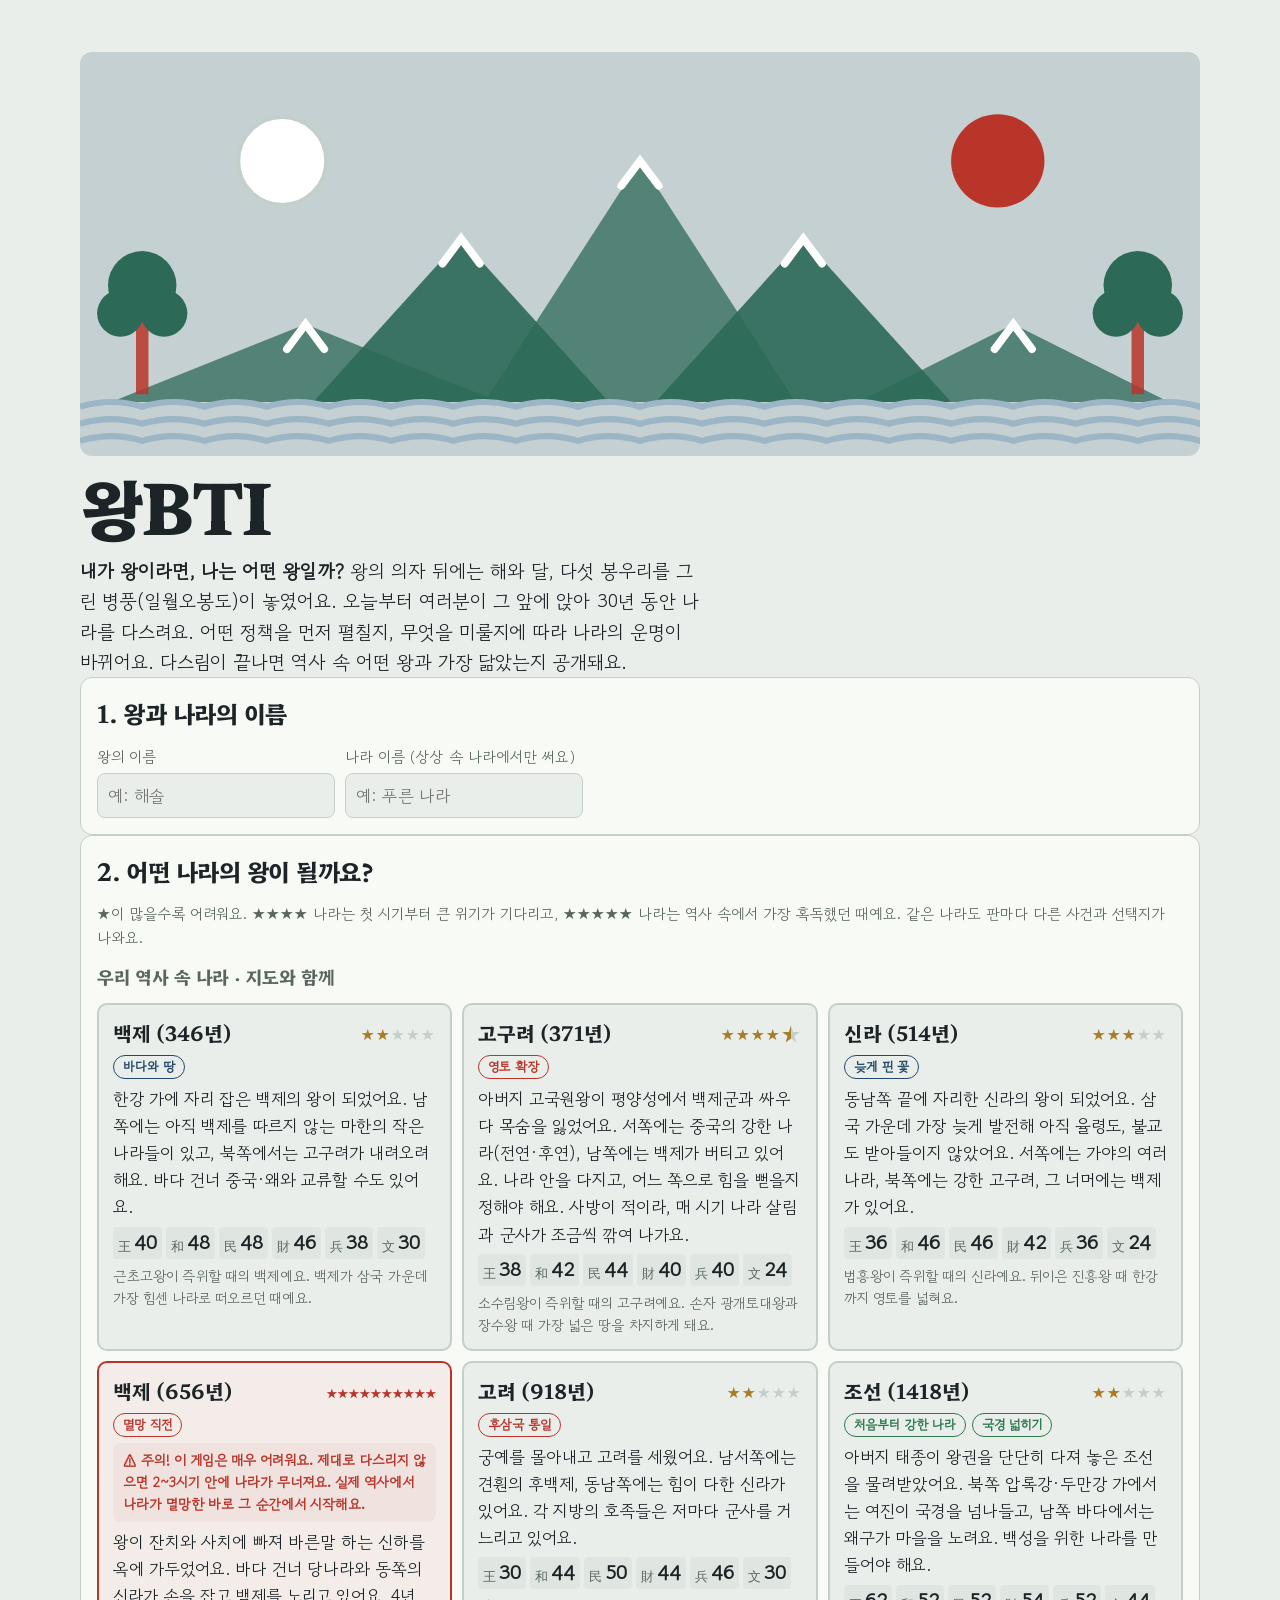
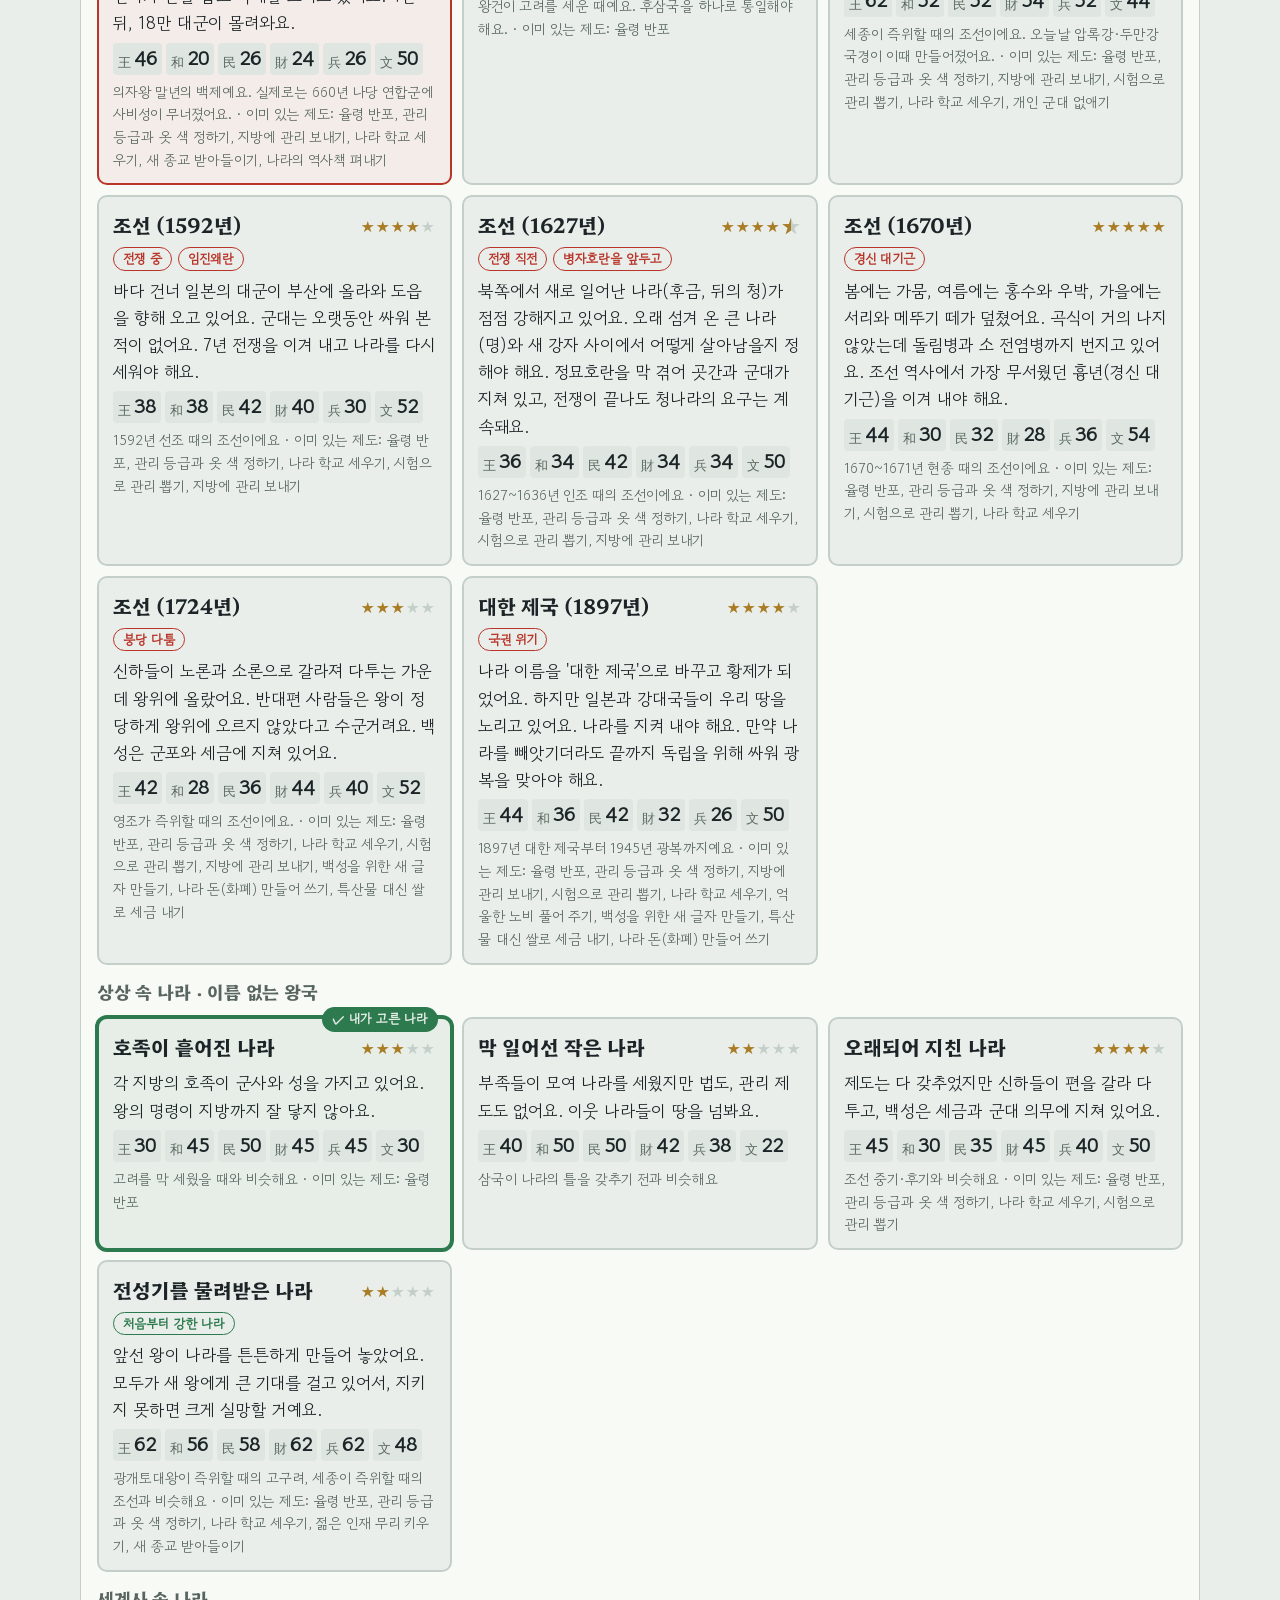
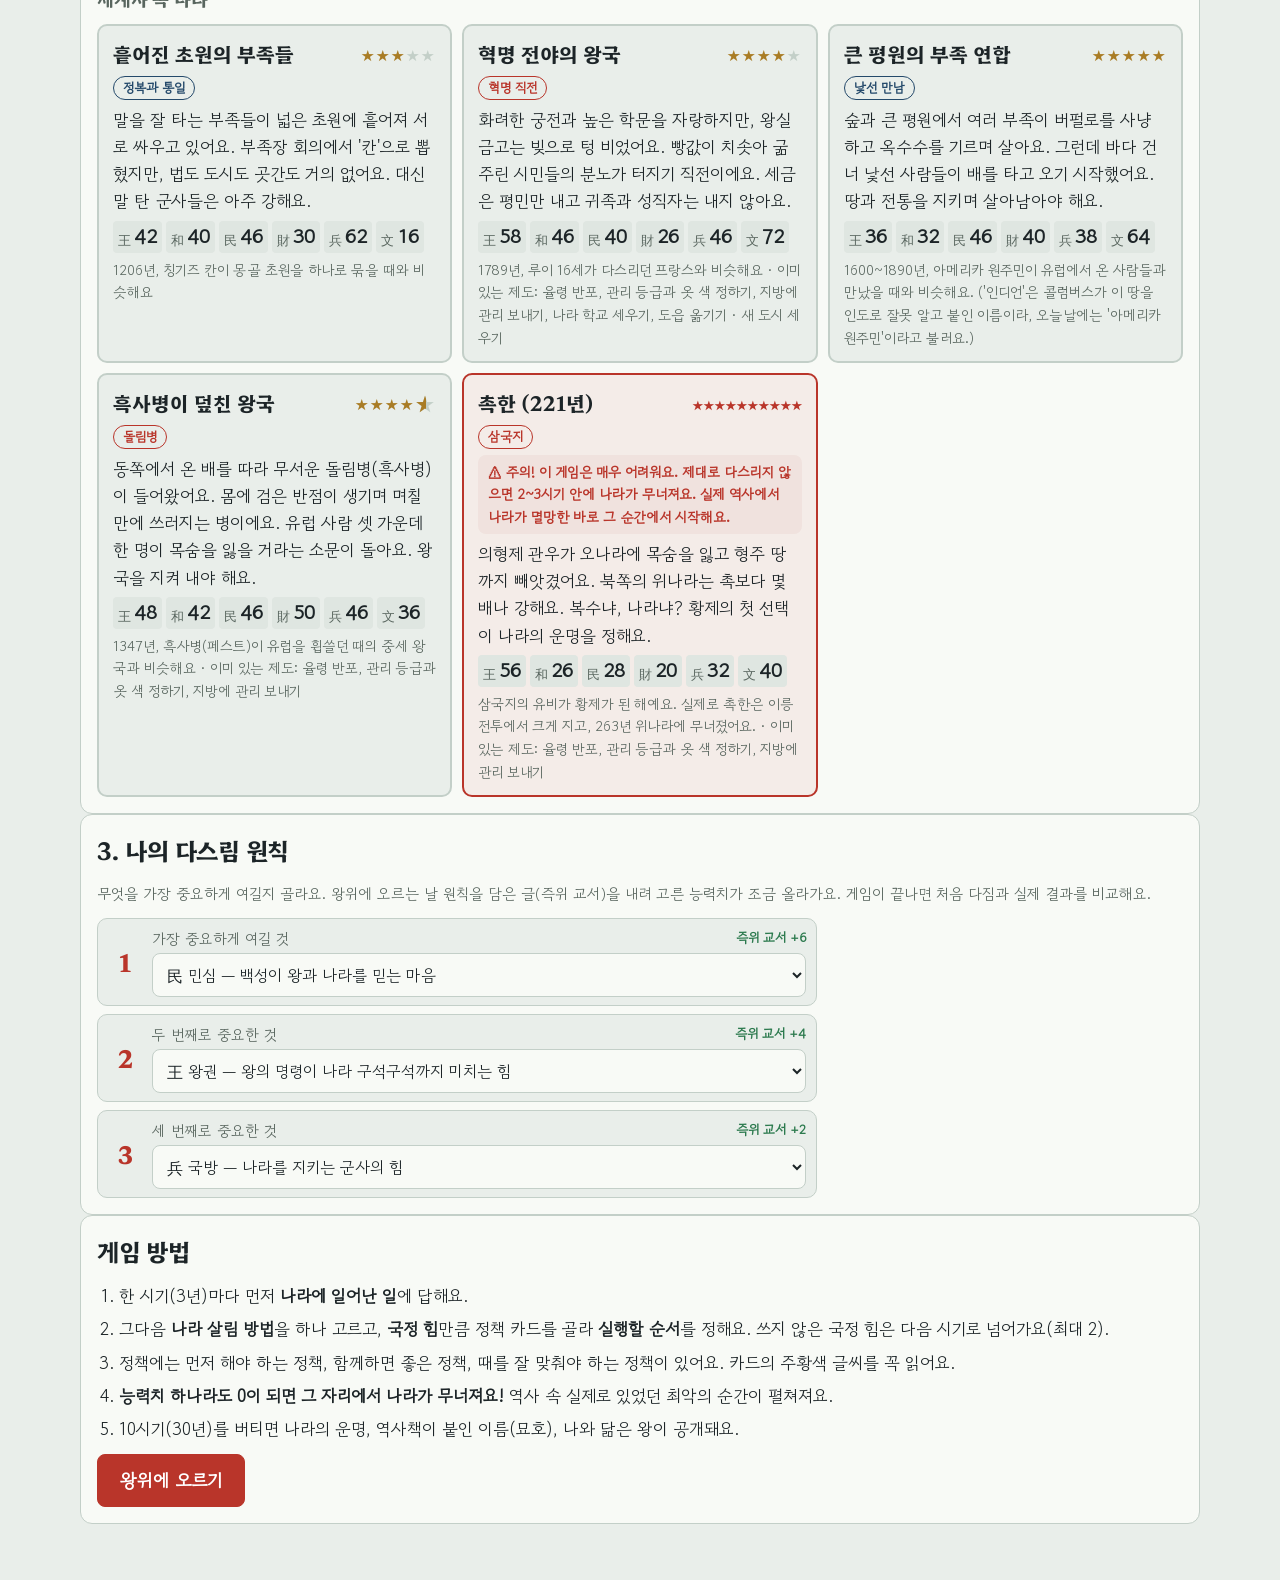
==== commit 77799060: "아쉬운 왕은 티어 D~F일 때만 Co-Authored-By: Claude Opus 5.5 <noreply@anthropic.com> Claude-Session: https://cl" ====
--- a/index.html
+++ b/index.html
@@ -5857,7 +5857,7 @@
   }
 
   // ================= 역사 속 '아쉬운 왕' (2026-10-15) =================
-  // 왕력 티어가 C~F일 때는 닮은 왕을 이 목록에서 골라요. 나라를 어렵게 만든 실제 왕의 이야기와 '배울 점'을 함께 보여 줘요.
+  // 왕력 티어가 D~F일 때는 닮은 왕을 이 목록에서 골라요. 나라를 어렵게 만든 실제 왕의 이야기와 '배울 점'을 함께 보여 줘요.
   // weak: 그 왕 때 무너진 능력치 — 내 판에서 가장 낮은(또는 0이 된) 능력치와 맞으면 크게 닮았다고 봐요.
   const BAD_KINGS = [
     { id: "bongsang", n: "봉상왕", hz: "烽上王", era: "고구려", v: [0.8, 0.2, -0.6, 0.5], sig: ["purge", "f:bigpalace"], weak: ["ppl", "har", "def"], pt: { hat: "gogu", robe: "#5B3A55", beard: "mustache", item: "none", brow: "fierce", frown: true },
@@ -5894,7 +5894,7 @@
     Object.assign({}, SPECIAL.louis16, { home: "H", v: [-0.3, -0.2, -0.3, -0.4], sig: ["f:bigpalace"], weak: ["gold", "ppl"],
       lesson: "개혁은 미룰수록 더 어려워져요. 나라 빚과 백성의 굶주림은 기다려 주지 않아요." }),
   ];
-  const BAD_TIERS = ["C", "D", "E", "F"];
+  const BAD_TIERS = ["D", "E", "F"];
   function matchBadKings(a) {
     const mine = mineSet(), s = S.st, keys = ST.map((x) => x.k).sort((p, q) => s[p] - s[q]);
     const low1 = S.over && keys.includes(S.over) ? S.over : keys[0], low2 = keys.find((k) => k !== low1);
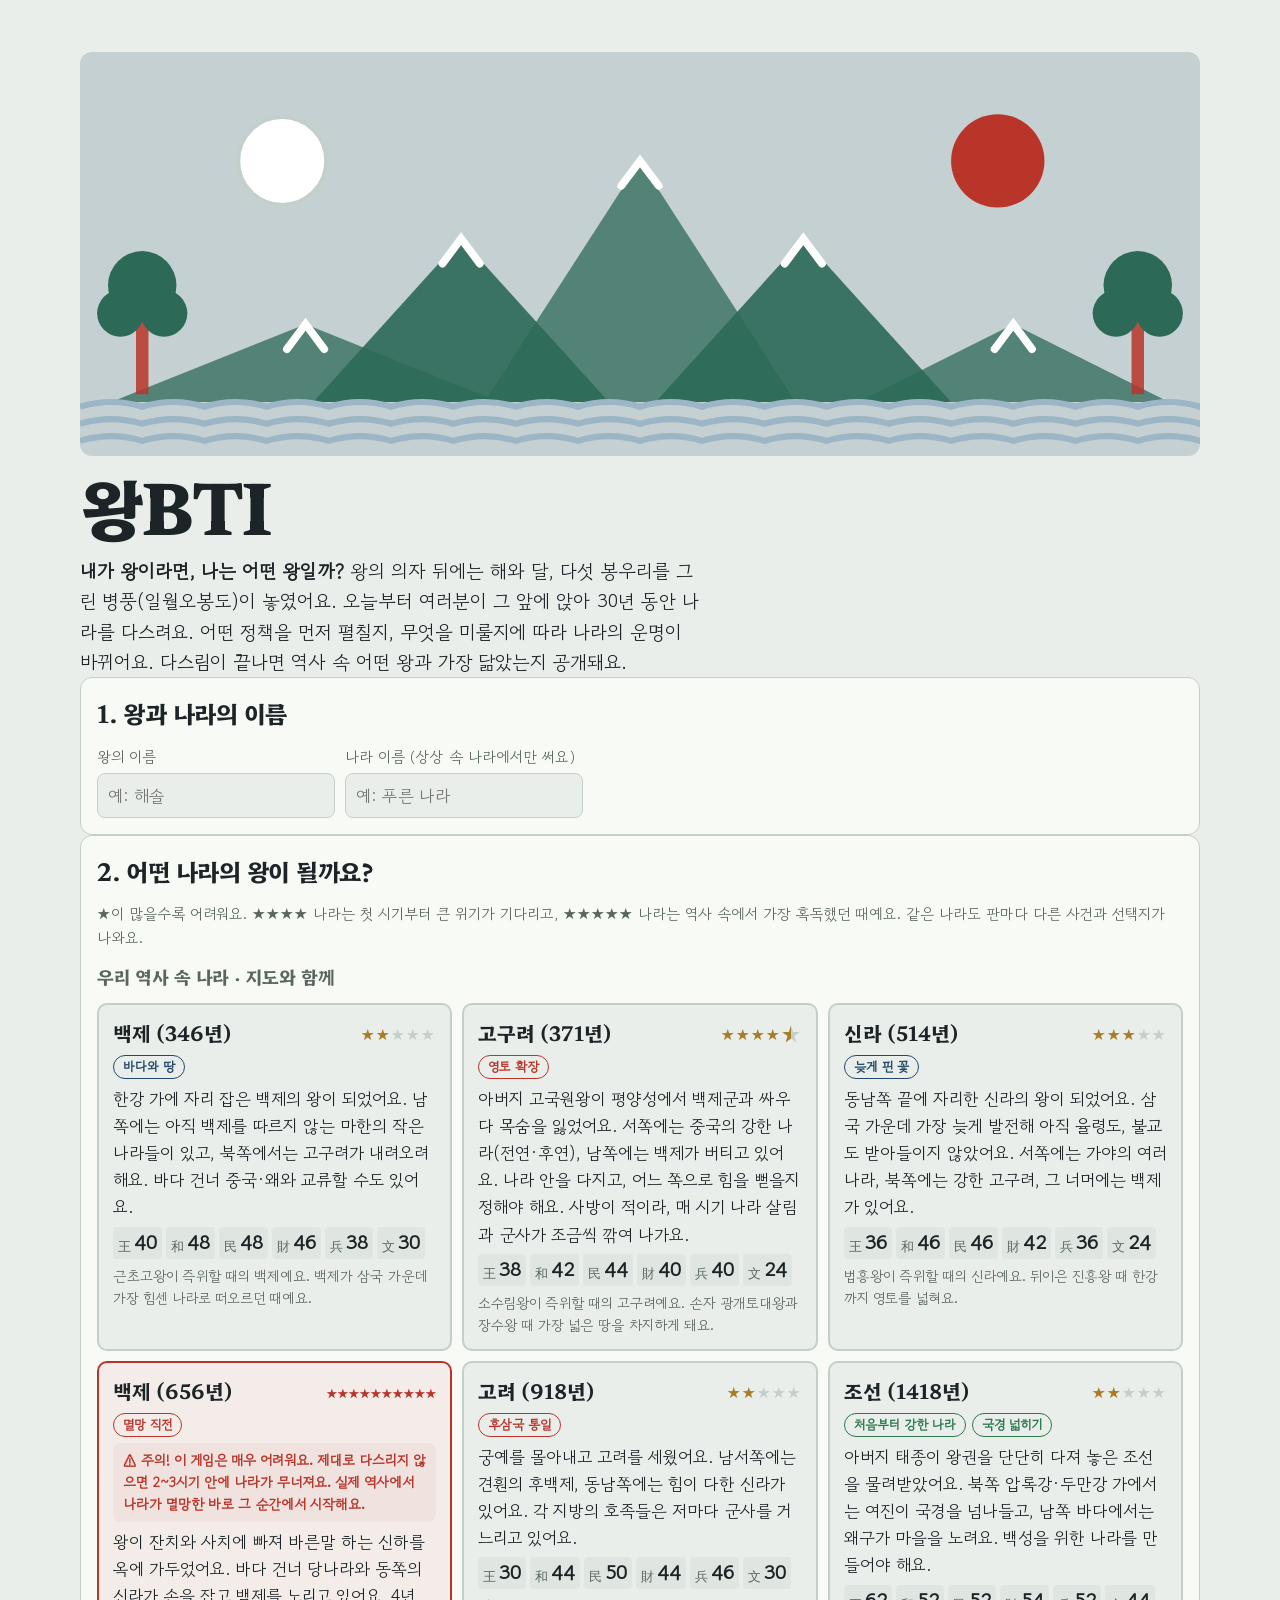
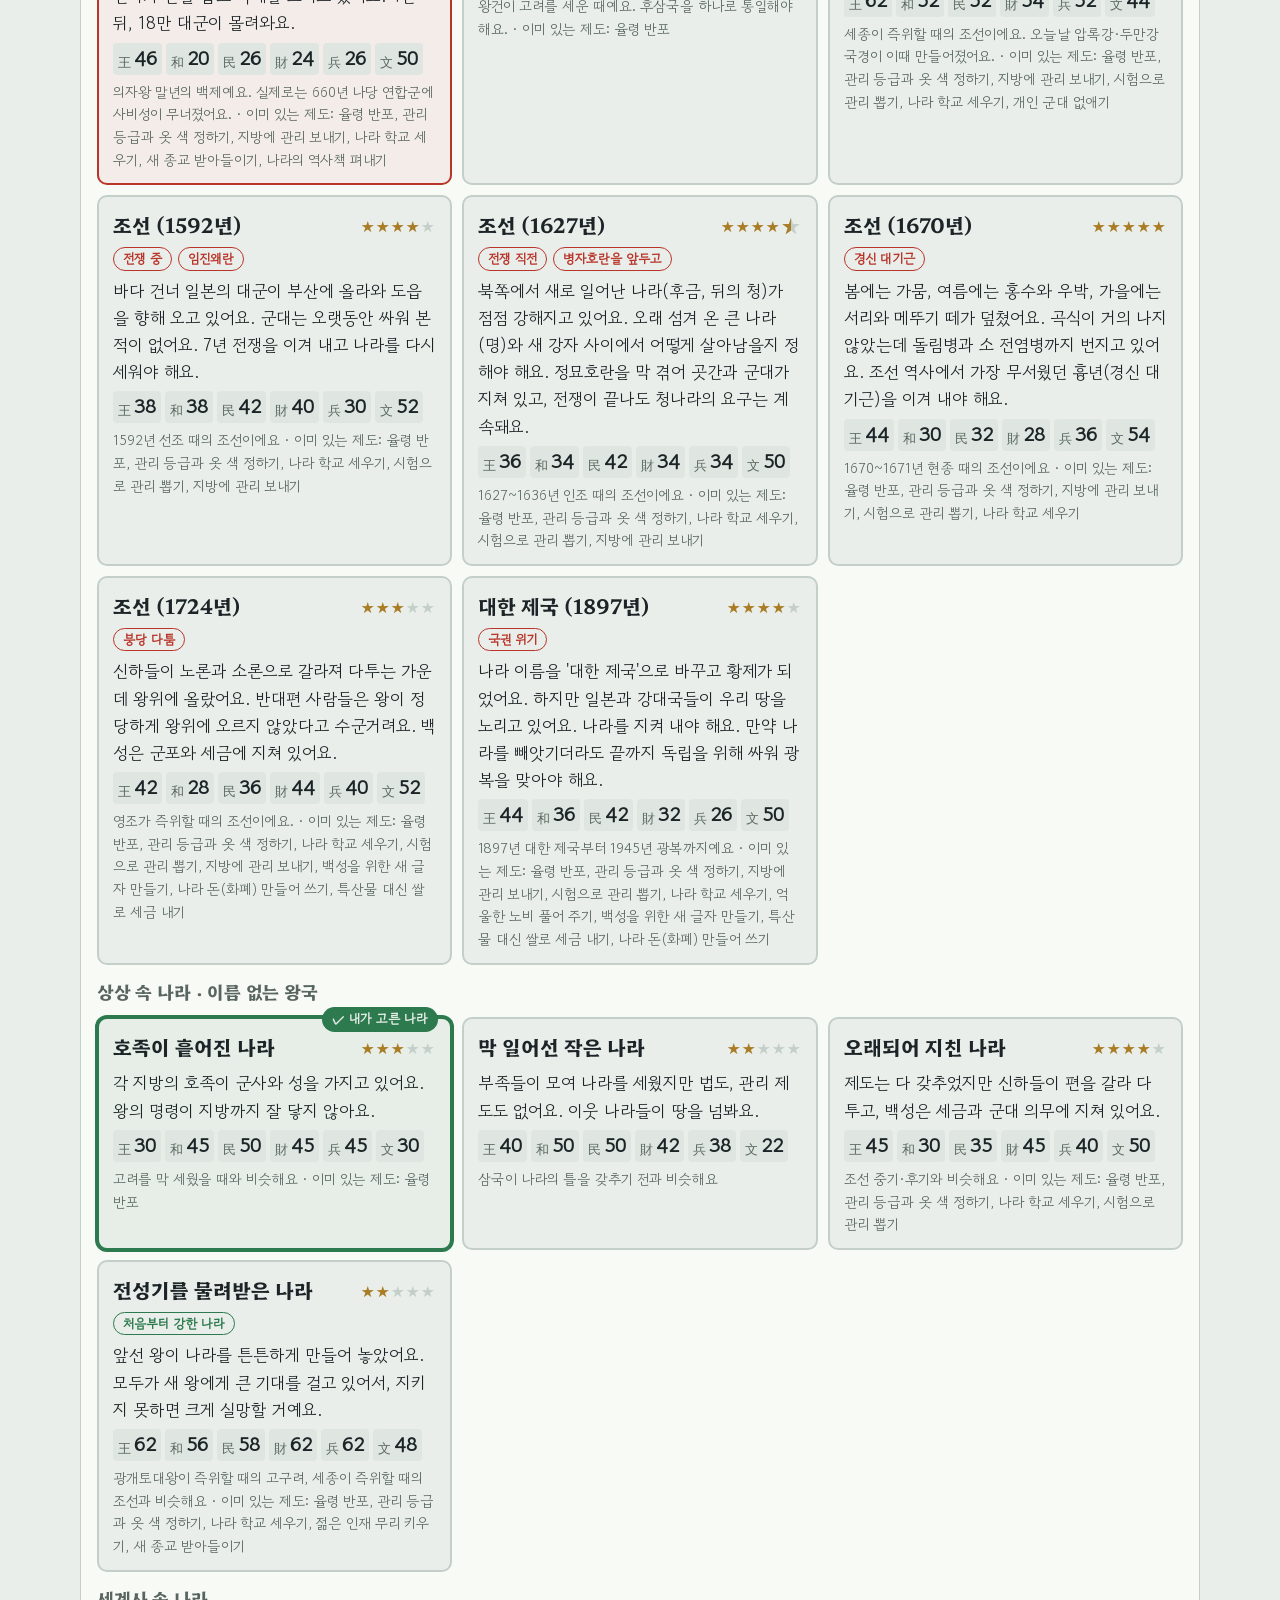
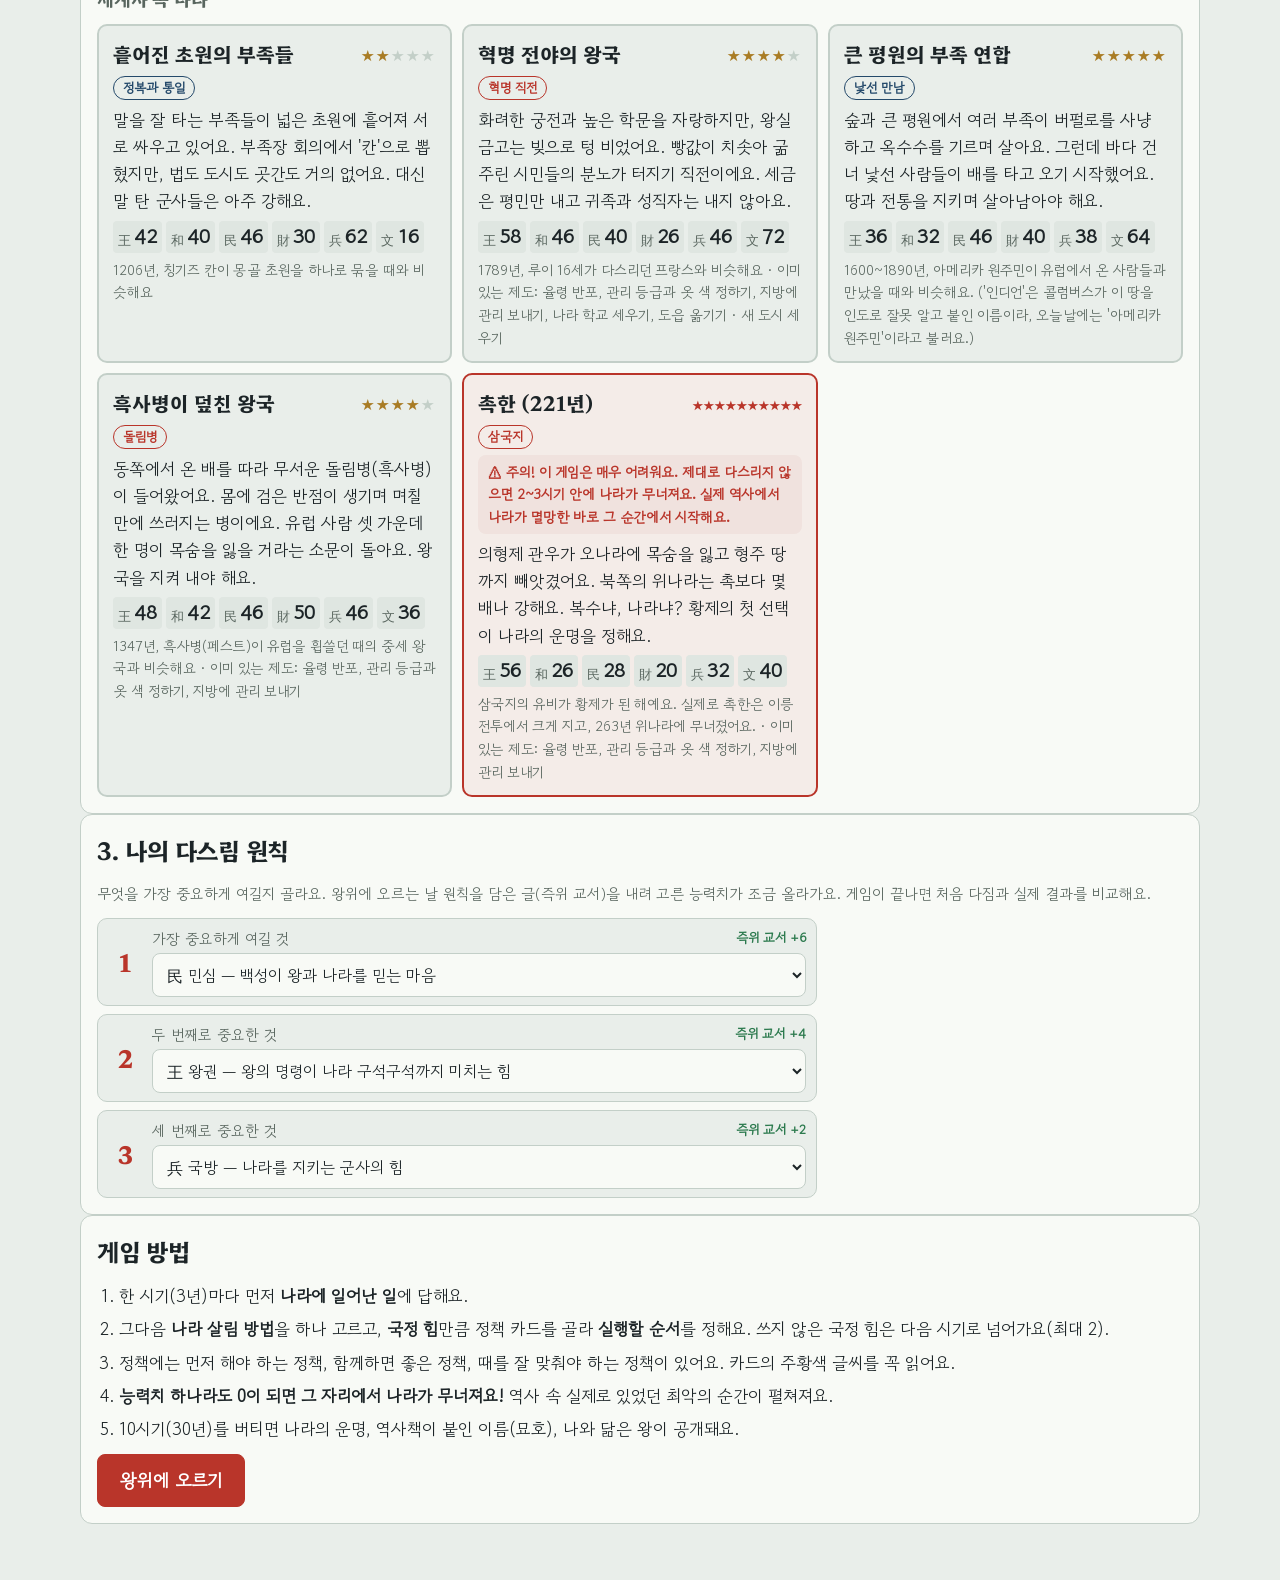
==== commit eef6105f: "세계사 리밸런싱: 시대 이름, 숨은 역사·만약에?·다른 역사, 세계사 '조금만 더'(새 시대·역사 판타지·세계의 사건), 몽골 ★2·잉글랜드 ★4 Co-Authored-By: Cl" ====
--- a/index.html
+++ b/index.html
@@ -1980,7 +1980,7 @@
       const same = k.sig.filter((x) => mine.has(x));
       const ov = same.length / (k.sig.length + 1);
       // 세계사 나라에서는 세계의 왕, 그 나라와 이어진 왕이 조금 더 잘 나와요
-      const bonus = (WORLD() && k.world ? 0.05 : 0) + ([].concat(k.home || []).includes(S.scen) ? 0.05 : 0) + (sameEra(k) ? 0.08 : 0);
+      const bonus = ((WORLD() || S.scen === "Y") && k.world ? 0.1 : 0) + ([].concat(k.home || []).includes(S.scen) ? 0.05 : 0) + (sameEra(k) ? 0.08 : 0);
       return { k, score: 0.55 * axisSim + 0.45 * ov + bonus, same };
     }).sort((x, y) => y.score - x.score);
   }
@@ -4350,7 +4350,7 @@
 
   // ================= 걸작과 보물: 나라의 문화유산 만들기 =================
   // '걸작 만들기' 정책을 펼치면 보물 상자가 열리고, 그 나라의 실제 문화유산 하나가 완성돼요.
-  // 등급: 보통(문화 +8) · 희귀(+12) · 전설(+18, 민심·화합도 올라요). 걸작마다 매 시기 문화 +1 (최대 +3).
+  // 등급: 보통(문화 +5) · 희귀(+8) · 전설(+12, 민심·화합도 올라요). 걸작마다 매 시기 문화 +1 (최대 +3).
   const TR = {
     go: [["광개토대왕릉비", "비석", "414년, 장수왕이 아버지의 업적을 새긴 6m가 넘는 비석"], ["무용총 수렵도", "벽화", "말 탄 사람들이 활로 사냥하는 고분 벽화"], ["강서대묘 사신도", "벽화", "청룡·백호·주작·현무를 그린 고분 벽화"], ["연가7년명 금동여래입상", "불상", "고구려에서 만든 글씨가 새겨진 금동 불상"], ["『유기』 100권", "역사서", "고구려 초기에 쓴 역사책"], ["안악 3호분 행렬도", "벽화", "250여 명이 줄지어 가는 고분 벽화"]],
     bj: [["백제 금동대향로", "공예", "부여 능산리에서 나온, 신선 세계를 새긴 향로"], ["서산 마애여래삼존상", "불상", "'백제의 미소'라 불리는 바위 부처"], ["칠지도", "공예", "가지가 일곱 개 달린 쇠칼, 왜에 보낸 선물"], ["무령왕릉 금제 관장식", "공예", "불꽃 모양의 금 관장식"], ["정림사지 오층 석탑", "탑", "부여에 서 있는 백제의 석탑"], ["미륵사지 석탑", "탑", "익산에 있는 우리나라에서 가장 오래되고 큰 석탑"], ["『서기』", "역사서", "근초고왕 때 고흥이 쓴 역사책"]],
@@ -4367,7 +4367,8 @@
   };
   const TR_OF = { P: "go", Q: "bj", W: "bj", R: "sl", T: "gr", U: "js1", E: "js2", F: "js2", K: "js2", V: "js2", J: "dh", A: "gr", B: "sl", C: "js2", D: "go", G: "mg", H: "fr", L: "na", M: "en", Y: "shu" };
   const trList = () => TR[TR_OF[S.scen]] || TR.gr;
-  const TR_RANK = [{ r: "전설", c: "legend", d: { cul: 18, ppl: 4, har: 4 } }, { r: "희귀", c: "rare", d: { cul: 12, har: 2 } }, { r: "보통", c: "common", d: { cul: 8 } }];
+  // 2026-10-15: 문화가 100으로 끝나는 일이 잦아 걸작의 보상을 예전(문화 18/12/8)의 약 65%로 줄였어요
+  const TR_RANK = [{ r: "전설", c: "legend", d: { cul: 12, ppl: 3, har: 3 } }, { r: "희귀", c: "rare", d: { cul: 8, har: 1 } }, { r: "보통", c: "common", d: { cul: 5 } }];
   function makeTreasure(boost) {
     S.treasures = S.treasures || [];
     const left = trList().filter((x) => !S.treasures.some((t) => t.n === x[0]));
@@ -4381,7 +4382,7 @@
   }
   const trCount = () => (S.treasures || []).length;
   PP({ id: "masterwork", cat: "cul", name: "나라의 걸작 만들기", get sub() { return S && S.scen ? trList().slice(0, 3).map((x) => x[0]).join(" · ") + " …" : "문화유산"; }, kings: "그 시대의 장인과 학자들", cost: 2, repeat: 2, scen: Object.keys(SCEN), phase: () => trCount() < trList().length,
-    eff: { cul: 8, gold: -4 }, tags: [0, -0.8, 0.2],
+    eff: { cul: 5, gold: -4 }, tags: [0, -0.8, 0.2],
     get note() { const n = S && S.treasures ? S.treasures.length : 0; return `보물 상자를 열어 이 나라의 실제 문화유산 하나를 완성해요(${n}/${trList().length}). 보통·희귀·전설 중 무엇이 나올지 몰라요! 걸작마다 매 시기 문화 +1. 학자를 모았거나 문화 60 이상이면 전설이 더 잘 나와요. 2시기마다 다시 할 수 있어요.`; },
     run() {
       const m = makeTreasure(0);
@@ -4579,7 +4580,7 @@
   // 사진 출처: 한국사 걸작 사진은 국가유산청(공공누리 제1유형)
   const TR_KR = new Set(["go", "bj", "sl", "gr", "js1", "js2", "dh"]);
   function trCredit(t) { const id = t.img || trImgId(t.n); return id && !TR_NOIMG.has(id) && TR_KR.has(id.split("_")[0]) ? "사진: 국가유산청" : ""; }
-  const TR_EFF = { legend: "문화 +18 · 민심 +4 · 화합 +4", rare: "문화 +12 · 화합 +2", common: "문화 +8" };
+  const TR_EFF = { legend: "문화 +12 · 민심 +3 · 화합 +3", rare: "문화 +8 · 화합 +1", common: "문화 +5" };
   function trCardHTML(t) {
     const i = trInfo(t.n), cr = trCredit(t);
     return `<div class="trinfo ${t.c}">
@@ -4596,7 +4597,7 @@
   // ================= 시대에 맞는 정책 이름과 이야기 =================
   // 같은 정책이라도 나라와 시대에 따라 그 시대의 제도·인물·말로 바꾸어 보여 줘요. 효과(숫자)는 그대로예요.
   // 찾는 순서: 시나리오 고유(P, Q, …) → 시대(sam, gor, jo1, jo2, dh, dh2)
-  const ERA_OF = () => ({ W: "sam", P: "sam", Q: "sam", R: "sam", T: "gor", U: "jo1", E: "jo2", F: "jo2", K: "jo2", V: "jo2", J: S.flags && S.flags.lost ? "dh2" : "dh" })[S.scen] || null;
+  const ERA_OF = () => ({ W: "sam", P: "sam", Q: "sam", R: "sam", T: "gor", U: "jo1", E: "jo2", F: "jo2", K: "jo2", V: "jo2", J: S.flags && S.flags.lost ? "dh2" : "dh", G: "wld", H: "wld", L: "wld", M: "wld", Y: "wld" })[S.scen] || null;
   const hasAny = (...ids) => ids.some(has);
   const ERA_TXT = {
     // ---------- 삼국 (고구려·백제·신라) ----------
@@ -5730,6 +5731,443 @@
     return o;
   }
 
+  // ================= 세계사 나라 다시 만들기 (2026-10-15) =================
+  // ① 시대에 맞는 정책 이름(한국사처럼) ② 나라마다 숨은 역사·'만약에?'·다른 역사 결말 ③ 세계사 '조금만 더'(새 시대·역사 판타지·세계의 사건)
+  const W_SC = ["G", "H", "L", "M", "Y"];
+  const isW = () => W_SC.includes(S.scen);
+
+  // ---------- ① 시대에 맞는 정책 이름 ----------
+  Object.assign(ERA_TXT, {
+    G: {
+      law: { name: "예케 자사크(큰 법) 정하기", sub: "모든 부족이 따르는 법", kings: "칭기즈 칸" },
+      rank: { name: "십호·백호·천호로 나누기", sub: "천호제", kings: "칭기즈 칸" },
+      local: { name: "정복한 땅에 다루가치 보내기", sub: "감독관", kings: "칭기즈 칸 · 오고타이" },
+      capital: { name: "초원 한가운데 새 도읍 세우기", sub: "카라코룸", kings: "칭기즈 칸 · 오고타이" },
+      conquest: { name: "초원 밖으로 원정", kings: "칭기즈 칸" },
+      hwarang: { name: "몰이사냥으로 젊은 전사 훈련", sub: "네르게", kings: "칭기즈 칸" },
+      fortress: { name: "사로잡은 기술자로 공성 부대 만들기", sub: "투석기 · 공성 무기", kings: "칭기즈 칸" },
+      disband: { name: "부족 군대를 천호로 다시 짜기", sub: "부족을 섞어 하나로", kings: "칭기즈 칸" },
+      alliance: { name: "위구르·옹구트와 손잡기", sub: "스스로 따른 나라들", kings: "칭기즈 칸" },
+      marriage: { name: "이웃 부족과 혼인 동맹", sub: "옹기라트 · 케레이트", kings: "칭기즈 칸 (왕비 보르테)" },
+      hostage: { name: "부족장 아들을 친위대(케식)에 두기", sub: "케식", kings: "칭기즈 칸" },
+      purge: { name: "배신한 부족장 벌하기", sub: "자무카의 최후", kings: "칭기즈 칸" },
+      tangpyeong: { name: "부족을 가리지 않고 인재 쓰기", kings: "칭기즈 칸" },
+      taxcut: { name: "가벼운 세금으로 다스리기", kings: "칭기즈 칸" },
+      relief: { name: "가축 잃은 집에 가축 나눠 주기", sub: "초원의 나눔", kings: "칭기즈 칸" },
+      survey: { name: "백성과 가축 수 세기", sub: "호구 조사", kings: "오고타이" },
+      trade: { name: "비단길 상인 보호하기", sub: "오르톡(상인 조합)", kings: "칭기즈 칸" },
+      festival: { name: "나담 축제 열기", sub: "씨름 · 말타기 · 활쏘기", kings: "몽골 초원" },
+      buddhism: { name: "모든 종교 믿게 하기", sub: "종교의 자유", kings: "칭기즈 칸" },
+      history: { name: "『몽골비사』 쓰기", sub: "몽골의 첫 역사책", kings: "1228년 무렵" },
+      school: { name: "위구르 글자로 몽골 말 적기", sub: "타타통아 (1204)", kings: "칭기즈 칸" },
+      scholars: { name: "야율초재 같은 인재 모으기", sub: "거란 출신 재상", kings: "칭기즈 칸 · 오고타이" },
+      har_council: { name: "쿠릴타이 열기", sub: "부족장 큰 회의", kings: "몽골의 칸들" },
+      har_hunt: { name: "칸의 몰이사냥 대회", kings: "몽골의 칸들" },
+    },
+    H: {
+      law: { name: "새 헌법 만들기", sub: "1791년 헌법", kings: "국민 의회" },
+      local: { name: "83개 도(데파르트망)로 나누기", sub: "1790년", kings: "국민 의회" },
+      exam: { name: "능력에 따라 공무원 뽑기", sub: "인권 선언 제6조", kings: "국민 의회" },
+      capital: { name: "베르사유를 떠나 파리로", sub: "1789년 10월", kings: "루이 16세" },
+      conquest: { name: "혁명을 국경 너머로", kings: "혁명 정부" },
+      hwarang: { name: "국민 방위대 키우기", sub: "시민 군대", kings: "라파예트" },
+      fortress: { name: "국경 요새 고치기", sub: "보방의 별 모양 요새", kings: "혁명 정부" },
+      alliance: { name: "이웃 왕실과 화친", sub: "오스트리아 · 프로이센", kings: "루이 16세" },
+      purge: { name: "반혁명 세력 체포", sub: "공포 정치", kings: "로베스피에르" },
+      slaves: { name: "식민지 노예 해방", sub: "1794년", kings: "국민 공회" },
+      tangpyeong: { name: "세 신분을 고르게 대표하기", sub: "삼부회 개혁", kings: "루이 16세" },
+      taxcut: { name: "빵값과 세금 덜어 주기", kings: "루이 16세" },
+      relief: { name: "곡물 창고 열어 빵 나눠 주기", kings: "파리 시청" },
+      survey: { name: "귀족 땅에도 세금 매길 조사", sub: "칼론의 개혁안", kings: "루이 16세" },
+      military_tax: { name: "봉건적 특권 없애기", sub: "8월 4일 밤 (1789)", kings: "국민 의회" },
+      coin: { name: "아시냐 지폐 찍기", sub: "교회 땅을 담보로", kings: "국민 의회" },
+      trade: { name: "나라 안 관세 없애기", sub: "1790년", kings: "국민 의회" },
+      canal: { name: "운하로 강과 바다 잇기", sub: "미디 운하처럼", kings: "프랑스" },
+      festival: { name: "연맹제 열기", sub: "1790년 7월 14일", kings: "파리 시민" },
+      buddhism: { name: "종교의 자유 허락하기", sub: "인권 선언 제10조", kings: "국민 의회" },
+      history: { name: "국립 문서 보관소 세우기", sub: "1790년", kings: "국민 의회" },
+      school: { name: "모든 아이에게 학교를", sub: "콩도르세의 공교육 계획 (1792)", kings: "콩도르세" },
+      scholars: { name: "과학 아카데미에 학자 모으기", sub: "라부아지에 · 라플라스", kings: "프랑스" },
+      science: { name: "미터법 만들기", sub: "온 세상이 함께 쓸 단위", kings: "프랑스 과학자들" },
+      har_council: { name: "삼부회 열기", sub: "1789년 5월", kings: "루이 16세" },
+      har_hunt: { name: "왕실 사냥 대회", sub: "사냥을 좋아한 왕", kings: "루이 16세" },
+    },
+    M: {
+      law: { name: "왕국의 법 정비하기", sub: "반역법 (1351)", kings: "에드워드 3세" },
+      rank: { name: "가터 기사단 만들기", sub: "1348년", kings: "에드워드 3세" },
+      local: { name: "고을마다 치안 판사 보내기", sub: "1361년", kings: "에드워드 3세" },
+      conquest: { name: "프랑스 원정", sub: "백년 전쟁", kings: "에드워드 3세 · 흑태자" },
+      fortress: { name: "성과 도시 성벽 고치기", kings: "에드워드 3세" },
+      alliance: { name: "플랑드르 도시들과 손잡기", sub: "양모로 맺은 동맹", kings: "에드워드 3세" },
+      marriage: { name: "큰 귀족 가문과 혼인", kings: "에드워드 3세" },
+      hostage: { name: "영주 자식을 궁정에서 기르기", kings: "에드워드 3세" },
+      purge: { name: "반역 귀족 다스리기", kings: "에드워드 3세" },
+      tangpyeong: { name: "의회에 도시·기사 대표 부르기", sub: "하원의 시작", kings: "에드워드 3세" },
+      taxcut: { name: "무거운 세금 거두지 않기", kings: "에드워드 3세" },
+      relief: { name: "수도원과 함께 가난한 이 돕기", kings: "잉글랜드 교회" },
+      coin: { name: "금화 '노블' 만들기", sub: "1344년", kings: "에드워드 3세" },
+      trade: { name: "양모 무역 키우기", sub: "양모 시장(스테이플)", kings: "에드워드 3세" },
+      canal: { name: "둑과 배수로 고치기", kings: "잉글랜드" },
+      history: { name: "연대기 쓰게 하기", sub: "프루아사르의 연대기", kings: "에드워드 3세 · 필리파 왕비" },
+      school: { name: "케임브리지에 새 학료 세우기", sub: "코퍼스 크리스티 (1352)", kings: "케임브리지 길드" },
+      scholars: { name: "옥스퍼드 학자 모으기", kings: "에드워드 3세" },
+      science: { name: "의사와 의학 책 늘리기", kings: "잉글랜드" },
+      har_council: { name: "의회 열기", sub: "귀족·성직자·평민 대표", kings: "에드워드 3세" },
+      har_hunt: { name: "마상 창 시합 열기", sub: "토너먼트", kings: "에드워드 3세" },
+    },
+    Y: {
+      law: { name: "촉과(蜀科) 법 정하기", sub: "엄하지만 공평한 법", kings: "제갈량 · 법정" },
+      rank: { name: "관직을 다시 정비하기", kings: "제갈량" },
+      local: { name: "군현에 태수 보내기", kings: "제갈량" },
+      fortress: { name: "검각·한중 관문 지키기", kings: "위연 · 강유" },
+      disband: { name: "장수들의 사병 정리", kings: "제갈량" },
+      alliance: { name: "오나라와 다시 손잡기", sub: "등지의 외교 (223)", kings: "등지" },
+      marriage: { name: "익주 호족과 혼인", kings: "유비" },
+      purge: { name: "말만 앞선 대신 내치기", sub: "이엄 (231)", kings: "제갈량" },
+      taxcut: { name: "백성의 세금 덜어 주기", kings: "제갈량" },
+      relief: { name: "굶주린 백성에게 곡식 나누기", kings: "제갈량" },
+      coin: { name: "직백전 만들기", sub: "촉의 돈", kings: "유비" },
+      trade: { name: "촉의 비단(촉금) 팔기", sub: "비단으로 군량을", kings: "제갈량" },
+      canal: { name: "도강언 고치기", sub: "성도 평원의 물길", kings: "제갈량" },
+      school: { name: "태학 다시 열기", kings: "유선" },
+      scholars: { name: "인재를 고루 쓰기", sub: "출사표의 당부", kings: "제갈량" },
+      science: { name: "목우·유마 만들기", sub: "나무 소와 나무 말", kings: "제갈량" },
+      har_council: { name: "승상부 회의", sub: "여러 의견을 모아", kings: "제갈량" },
+    },
+  });
+  // 시대에 맞지 않는 정책은 감춰요
+  const W_HIDE = {
+    G: ["exam", "slaves", "military_tax", "coin", "daedong", "voyage", "canal", "hangeul", "science"],
+    H: ["rank", "disband", "marriage", "hostage", "daedong", "voyage", "hangeul"],
+    M: ["exam", "slaves", "daedong", "hangeul", "survey", "military_tax", "capital", "voyage", "disband", "buddhism", "festival", "hwarang"],
+    Y: ["history", "har_hunt", "hostage", "conquest", "capital", "exam", "slaves", "survey", "military_tax", "daedong", "voyage", "hangeul", "buddhism", "festival", "hwarang", "tangpyeong"],
+  };
+  for (const [k, ids] of Object.entries(W_HIDE)) if (SCEN[k]) SCEN[k].hide = [...new Set([...(SCEN[k].hide || []), ...ids])];
+
+  // ---------- ② 숨은 역사 (나라 고유 정책, 핵심보다 약하게) ----------
+  // 몽골
+  U5({ id: "g_borte", scen: "G", cat: "men", name: "왕비 보르테의 조언 듣기", sub: "『몽골비사』", kings: "칭기즈 칸 · 보르테", cost: 1, eff: { har: 3, cul: 2, kp: 1 }, flag: "borte", tags: [-0.4, -0.2, 0.2],
+    note: "『몽골비사』에는 왕비 보르테의 조언으로 테무진이 의형제 자무카와 갈라서는 장면이 나와요. 칸 혼자가 아니라 함께 의논해요.",
+    text: "칸이 왕비 보르테의 말을 귀담아들었어요. 부족장들이 '칸의 게르에는 지혜가 둘'이라며 고개를 끄덕였어요.", sl: "보르테가 '오늘 밤은 이동하지 말자' 하니, 칸이 고삐를 내려놓았다. 이튿날 적의 매복이 발견되었다." });
+  U5({ id: "g_paiza", scen: "G", cat: "eco", name: "통행증 '패자' 나눠 주기", sub: "금·은·나무 패", kings: "몽골 제국", cost: 1, eff: { gold: 3, har: 1 }, inc: 1, flag: "paiza", tags: [0.2, 0, 0.2],
+    note: "패자를 가진 사신과 상인은 제국 어디서나 말과 음식을 받고 안전하게 다녔어요. 매 시기 수입이 조금 늘어요.",
+    text: "칸의 이름이 새겨진 패자를 상인과 사신에게 나눠 주었어요. 먼 서쪽 상인들도 몽골 길을 믿고 오가기 시작했어요.", sl: "금빛 패자를 목에 건 상인이 지나가니, 국경의 병사들이 말을 내어 주며 고개를 숙였다." });
+  U5({ id: "g_horse", scen: "G", cat: "mil", name: "병사 한 명에 말 서너 필", sub: "갈아타며 달리기", kings: "칭기즈 칸", cost: 1, eff: { def: 4, gold: -1 }, tags: [0.2, 0.7, 0],
+    note: "몽골 병사는 말을 여러 필 끌고 다니며 지치면 갈아탔어요. 하루에 100km 넘게 달릴 수 있었어요.", text: "병사마다 말을 서너 필씩 거느리게 했어요. 몽골 군대가 적이 생각한 것보다 사흘 먼저 나타났어요.", sl: "적의 정찰병이 '몽골군은 아직 사흘 거리'라 보고하는 사이, 몽골 기병이 성문 앞에 서 있었다." });
+  // 프랑스
+  U5({ id: "h_olympe", scen: "H", cat: "men", name: "여성의 권리도 선언하기", sub: "올랭프 드 구주 (1791)", kings: "올랭프 드 구주", cost: 1, eff: { har: 3, ppl: 2, kp: -1 }, flag: "olympe", tags: [-0.4, -0.2, 0.7],
+    note: "올랭프 드 구주는 '여성과 여성 시민의 권리 선언'을 썼지만 받아들여지지 않았어요. 실제 프랑스 여성은 1944년에야 투표권을 얻었어요.",
+    text: "'여성도 태어날 때부터 자유롭고 평등하다'는 선언을 받아들였어요. 반대도 많았지만 파리의 여성들이 환호했어요.", sl: "구주의 선언문을 읽던 빵집 주인이 반죽을 멈추고 '그럼 나도 시민이지' 하였다." });
+  U5({ id: "h_potato", scen: "H", cat: "eco", name: "감자 먹기 운동", sub: "파르망티에", kings: "파르망티에", cost: 1, eff: { ppl: 3, gold: 2 }, tags: [0, 0, 0.6],
+    note: "감자를 '돼지 먹이'라 여기던 프랑스에서, 파르망티에는 감자밭에 경비를 세워 사람들의 호기심을 끌었어요. 흉년에도 버틸 먹을거리가 생겨요.",
+    text: "감자밭에 일부러 경비병을 세웠더니, 밤마다 사람들이 몰래 감자를 캐 갔어요. 이듬해 집집마다 감자를 심었어요.", sl: "경비병이 하품을 하며 자리를 비우니, 밭둑에 숨어 있던 농부들이 감자를 한 자루씩 안고 달아났다." });
+  U5({ id: "h_lavoisier", scen: "H", cat: "cul", name: "화학자 라부아지에 지키기", sub: "역사적 상상", kings: "실제로는 1794년 처형", cost: 1, eff: { cul: 4, gold: 1, har: -1 }, flag: "lavoisier", tags: [0, -0.7, 0.2],
+    note: "근대 화학의 아버지 라부아지에는 세금 징수원이었다는 이유로 1794년 처형되었어요. 그를 살려 과학을 이어 가요.",
+    text: "혁명 재판소에 '학자는 나라의 보물'이라는 탄원을 보냈어요. 라부아지에가 실험실로 돌아갔어요.", sl: "실험실로 돌아온 라부아지에가 저울 눈금부터 다시 맞추니, 조수들이 박수를 쳤다." });
+  // 잉글랜드
+  U5({ id: "m_english", scen: "M", cat: "cul", name: "법정에서 영어 쓰기", sub: "1362년", kings: "에드워드 3세", cost: 1, eff: { cul: 3, har: 2, ppl: 1 }, flag: "english", tags: [-0.2, -0.5, 0.5],
+    note: "그때까지 잉글랜드 법정은 백성이 모르는 프랑스 말로 재판했어요. 1362년부터 영어로 재판하게 되었어요.",
+    text: "법정에서 프랑스 말 대신 백성의 말인 영어를 쓰게 했어요. 농부도 자기 재판을 알아듣게 되었어요.", sl: "재판관이 처음 영어로 판결을 읽으니, 피고인 농부가 '그 말이었소?' 하며 놀랐다." });
+  U5({ id: "m_wage", scen: "M", cat: "ppl", name: "일꾼 품삯 올려 주기", sub: "역사적 상상", kings: "실제로는 '노동자 조례'로 묶음", cost: 1, eff: { ppl: 4, gold: -2 }, flag: "wage", tags: [-0.3, 0, 0.8],
+    note: "흑사병으로 일손이 줄자 일꾼들은 품삯을 더 달라고 했어요. 실제 왕과 영주들은 법으로 품삯을 묶었고, 이것이 1381년 농민 반란의 씨앗이 되었어요.",
+    text: "일손이 귀해진 만큼 품삯을 올려 주었어요. 영주들은 불평했지만 들판에 다시 사람이 모였어요.", sl: "품삯을 받은 일꾼이 처음으로 장에서 고기를 사니, 정육점 주인이 장부를 다시 확인하였다." });
+  U5({ id: "m_longbow", scen: "M", cat: "mil", name: "장궁병 기르기", sub: "크레시 전투 (1346)", kings: "에드워드 3세", cost: 1, eff: { def: 4, ppl: 1, gold: -1 }, tags: [0.2, 0.7, 0.2],
+    note: "잉글랜드는 일요일마다 마을 사람들에게 활쏘기를 익히게 했어요. 평민 장궁병이 크레시에서 프랑스 기사들을 이겼어요.", text: "마을마다 일요일 활쏘기 연습을 열었어요. 농부들이 기사보다 멀리 쏘는 장궁병이 되었어요.", sl: "일요일 미사가 끝나자 마을 사람들이 교회 마당에 과녁을 세우고 줄을 섰다." });
+  // 아메리카 원주민
+  U5({ id: "l_lacrosse", scen: "L", cat: "men", name: "라크로스 경기로 다툼 풀기", sub: "작은 전쟁이라 불린 경기", kings: "여러 부족", cost: 1, eff: { har: 4, ppl: 1 }, flag: "lacrosse", tags: [-0.5, 0, 0.4],
+    note: "부족들은 다툼이 생기면 수백 명이 함께 뛰는 라크로스 경기로 풀기도 했어요. 오늘날 세계 여러 나라가 즐기는 운동이 되었어요.",
+    text: "부족 사이의 땅 다툼을 경기로 겨루었어요. 진 쪽도 잔치에 함께 앉아 웃었어요.", sl: "라크로스 공이 강을 건너 날아가니, 양쪽 부족 아이들이 함께 강에 뛰어들었다." });
+  U5({ id: "l_guide", scen: "L", cat: "eco", name: "길잡이가 되어 교역 길 열기", sub: "사카가위아 (1805)", kings: "사카가위아", cost: 1, eff: { gold: 3, cul: 2, def: -1 }, flag: "guide", tags: [-0.2, -0.2, 0.3],
+    note: "쇼쇼니족 여성 사카가위아는 탐험대의 길잡이이자 통역이 되어 태평양까지 안내했어요. 길을 아는 쪽이 교역의 조건을 정해요.",
+    text: "우리 땅의 길을 아는 길잡이가 교역의 조건을 정했어요. 낯선 사람들이 부족의 허락을 받고 지나가게 되었어요.", sl: "길잡이가 갈림길에서 손가락으로 산을 가리키니, 탐험대장이 지도를 거꾸로 들고 있었다." });
+  // 촉한
+  U5({ id: "y_jiangwei", scen: "Y", cat: "mil", name: "젊은 장수 강유 키우기", sub: "228년 촉에 귀순", kings: "제갈량 · 강유", cost: 1, eff: { def: 4, kp: 1, gold: -1 }, tags: [0.2, 0.7, 0],
+    note: "위나라 장수였던 강유를 제갈량이 아껴 키웠어요. 제갈량이 죽은 뒤 촉의 군대를 이끌어요.", text: "제갈량이 강유에게 병법을 가르쳤어요. '내 뒤를 이을 사람'이라는 말이 군영에 돌았어요.", sl: "강유가 진법을 한 번 보고 그대로 그려 내니, 제갈량이 부채로 무릎을 쳤다." });
+  U5({ id: "y_salt", scen: "Y", cat: "eco", name: "소금과 쇠를 나라가 맡기", sub: "염철 관청", kings: "제갈량", cost: 1, eff: { gold: 3 }, inc: 1, tags: [0.3, 0, 0],
+    note: "촉은 소금 우물과 쇠를 나라가 관리해 군량과 무기 값을 마련했어요. 매 시기 수입이 조금 늘어요.", text: "소금 우물과 쇠 광산을 나라가 맡았어요. 곳간에 소금 자루가 쌓이기 시작했어요.", sl: "소금 우물에서 퍼 올린 물을 끓이니, 하얀 소금이 산처럼 쌓여 군사들이 눈인 줄 알았다." });
+
+  // ---------- ② 만약에? (모험 · 초모험) ----------
+  IfPol({ id: "g_kurultai", scen: "G", name: "다음 칸을 싸우지 않고 정하기", sub: "제국 분열 막기", kings: "실제로는 칸 자리를 두고 다툼", cost: 2,
+    base: 0.12, max: 0.35, bonus: [["쿠릴타이를 열었으면", () => has("har_council"), 0.08], ["화합 60 이상", () => S.st.har >= 60, 0.08], ["큰 법을 정했으면", () => has("law"), 0.07]],
+    eff: { har: 12, kp: 6, gold: 2 }, fail: { har: -10, kp: -4 },
+    note: "실제 몽골 제국은 칸이 죽을 때마다 자리를 두고 다투다 네 개의 칸국으로 갈라졌어요.", winText: "모든 부족장이 쿠릴타이에서 다음 칸을 한목소리로 정했어요! 제국이 갈라질 걱정이 사라졌어요.", failText: "칸의 아들들이 서로 다른 편을 모으기 시작했어요.",
+    slWin: "쿠릴타이의 마지막 날, 부족장들이 차례로 새 칸 앞에 모자를 벗었다.", slFail: "쿠릴타이 게르 안이 두 편으로 갈라 앉으니, 가운데 화로만 외로이 탔다." });
+  IfPol({ id: "g_japan", scen: "G", name: "바다 건너 일본 원정", sub: "가미카제가 불지 않았다면", kings: "실제로는 1274·1281년 실패", cost: 4, ultra: true,
+    base: 0.03, max: 0.24, bonus: [["국방 70 이상", () => S.st.def >= 70, 0.07], ["재정 60 이상", () => S.st.gold >= 60, 0.06], ["외교를 펼쳤으면", () => has("alliance"), 0.05], ["공성 부대", () => has("fortress"), 0.03]],
+    eff: { gold: 14, kp: 8, def: -4 }, fail: { def: -16, gold: -10, ppl: -4 }, onWin: () => { S.flags.gJapan = true; },
+    note: "초모험! 말 타는 몽골이 바다를 건너요. 실제로는 두 번 모두 태풍(가미카제)과 일본 무사의 저항에 실패했어요.", winText: "태풍이 비껴간 바다를 건너 몽골 군대가 규슈에 올랐어요! (실제 역사와 달라요.)", failText: "큰 태풍에 배 수천 척이 가라앉았어요. 실제 역사와 같아요.",
+    slWin: "규슈 해안에 몽골 깃발이 꽂히니, 말들이 처음 밟은 모래를 신기하게 걷어찼다.", slFail: "태풍이 지난 바다에 부서진 배의 돛대만 숲처럼 솟아 있었다." });
+  IfPol({ id: "g_europe", scen: "G", name: "서쪽 끝 바다까지 원정", sub: "1241년, 돌아오지 않았다면", kings: "실제로는 오고타이가 죽어 돌아감", cost: 4, ultra: true,
+    base: 0.03, max: 0.24, bonus: [["말 서너 필씩", () => has("g_horse"), 0.06], ["국방 65 이상", () => S.st.def >= 65, 0.06], ["재정 55 이상", () => S.st.gold >= 55, 0.05], ["화합 55 이상", () => S.st.har >= 55, 0.04]],
+    eff: { gold: 16, def: 6, kp: 4 }, fail: { def: -14, gold: -10, har: -4 }, onWin: () => { S.flags.gEurope = true; },
+    note: "초모험! 1241년 몽골군은 폴란드와 헝가리를 무너뜨렸지만, 오고타이 칸이 죽자 돌아갔어요. 그대로 나아갔다면?", winText: "몽골 기병이 라인강을 건너 대서양이 보이는 언덕에 섰어요! (실제 역사와 달라요.)", failText: "너무 멀리 간 군대가 보급이 끊겨 돌아왔어요.",
+    slWin: "대서양 바닷바람을 처음 맞은 몽골 병사가 '초원보다 바다가 더 넓다' 하였다.", slFail: "돌아오는 길, 병사들이 말 위에서 졸며 초원의 꿈을 꾸었다." });
+  IfPol({ id: "h_crown", scen: "H", name: "영국처럼 헌법을 지키는 왕 되기", sub: "입헌 군주국", kings: "실제로는 1792년 왕정 폐지", cost: 2,
+    base: 0.12, max: 0.35, bonus: [["삼부회를 열었으면", () => has("har_council"), 0.08], ["새 헌법", () => has("law"), 0.08], ["민심 55 이상", () => S.st.ppl >= 55, 0.07]],
+    eff: { har: 10, ppl: 6, kp: 4 }, fail: { kp: -10, har: -6 }, onWin: () => { S.flags.hCrown = true; },
+    note: "왕이 헌법에 따라 다스리고, 나랏일은 국민이 뽑은 의회가 정하는 나라예요. 실제 루이 16세는 몰래 달아나다 붙잡혀(바렌 사건) 믿음을 잃었어요.", winText: "왕이 의회 앞에서 헌법을 지키겠다고 맹세하고 끝까지 지켰어요! 피를 덜 흘린 혁명이 되었어요.", failText: "왕과 의회가 서로를 믿지 못해 다툼이 커졌어요.",
+    slWin: "왕이 헌법 책에 손을 얹으니, 의원들이 일어나 '국왕 만세, 헌법 만세'를 외쳤다.", slFail: "왕의 서명 옆에 의원 한 명이 물음표를 그려 넣었다." });
+  IfPol({ id: "h_peace", scen: "H", name: "혁명 전쟁 없이 평화 지키기", sub: "이웃 나라와 화해", kings: "실제로는 1792년부터 23년 전쟁", cost: 2,
+    base: 0.12, max: 0.35, bonus: [["이웃 왕실과 화친", () => has("alliance"), 0.09], ["화합 55 이상", () => S.st.har >= 55, 0.07], ["국방 55 이상", () => S.st.def >= 55, 0.06]],
+    eff: { gold: 10, ppl: 6, def: 2 }, fail: { def: -10, gold: -6 }, onWin: () => { S.flags.hPeace = true; },
+    note: "혁명 프랑스와 이웃 왕국들은 1792년부터 23년 동안 싸웠어요. 수백만 명이 목숨을 잃었어요.", winText: "이웃 왕국들과 '서로의 일에 끼어들지 않는다'는 약속을 맺었어요! 전쟁 대신 무역이 오갔어요.", failText: "오스트리아와 프로이센이 '왕을 지키겠다'며 군대를 보냈어요.",
+    slWin: "국경의 병사들이 총 대신 포도주 통을 주고받으니, 세관원이 세금을 매길지 고민하였다.", slFail: "국경 너머에서 북소리가 들려오니, 파리 시민들이 다시 무기를 들었다." });
+  IfPol({ id: "m_stop", scen: "M", name: "흑사병을 항구에서 막아 내기", sub: "온 나라 검역", kings: "실제로는 인구의 3분의 1이 죽음", cost: 4, ultra: true,
+    base: 0.03, max: 0.24, bonus: [["40일 격리소", () => has("mquar"), 0.08], ["거리 청소", () => has("mclean"), 0.05], ["병원과 구호소", () => has("mhosp"), 0.05], ["왕권 60 이상", () => S.st.kp >= 60, 0.03]],
+    eff: { ppl: 14, gold: 6, har: 4 }, fail: { ppl: -10, gold: -8 }, onWin: () => { S.flags.mStop = true; },
+    note: "초모험! 흑사병은 쥐에 붙은 벼룩과 사람을 따라 퍼졌어요. 그때는 병의 원인을 몰랐지만, 항구를 막고 격리했다면?", winText: "모든 항구에서 배를 40일 동안 세워 두고, 아픈 사람을 따로 돌봤어요. 흑사병이 왕국 깊숙이 들어오지 못했어요! (실제 역사와 달라요.)", failText: "검역을 피해 몰래 들어온 배에서 병이 퍼졌어요.",
+    slWin: "항구에 묶인 배의 선원들이 40일째 되던 날, 건강한 얼굴로 육지에 내려 춤을 추었다.", slFail: "밤안개 속에 몰래 닿은 배 한 척에서 쥐들이 먼저 뛰어내렸다." });
+  IfPol({ id: "m_france", scen: "M", name: "프랑스 왕관까지 쓰기", sub: "백년 전쟁의 끝", kings: "에드워드 3세는 프랑스 왕위를 주장했어요", cost: 4, ultra: true,
+    base: 0.03, max: 0.24, bonus: [["장궁병", () => has("m_longbow"), 0.07], ["국방 65 이상", () => S.st.def >= 65, 0.06], ["플랑드르와 동맹", () => has("alliance"), 0.05], ["재정 55 이상", () => S.st.gold >= 55, 0.03]],
+    eff: { kp: 12, gold: 8, cul: 4 }, fail: { def: -14, gold: -10 }, onWin: () => { S.flags.mFrance = true; },
+    note: "초모험! 잉글랜드 왕 에드워드 3세는 어머니가 프랑스 공주라며 프랑스 왕위를 주장해 백년 전쟁을 시작했어요.", winText: "랭스 대성당에서 잉글랜드 왕이 프랑스 왕관까지 썼어요! (실제 역사와 달라요.)", failText: "프랑스 사람들이 한마음으로 맞서 잉글랜드군이 물러났어요.",
+    slWin: "왕관 두 개를 번갈아 써 보던 왕이 '하나는 좀 무겁군' 하였다.", slFail: "칼레 항구로 돌아온 병사들이 프랑스 포도주 한 병씩만 들고 왔다." });
+  IfPol({ id: "m_peasant", scen: "M", name: "농민의 요구 들어주기", sub: "1381년 농민 반란 미리 막기", kings: "실제로는 약속을 어김", cost: 2,
+    base: 0.14, max: 0.36, bonus: [["품삯 올려 주기", () => has("m_wage"), 0.08], ["농노 풀어 주기", () => has("mfree"), 0.08], ["의회에 평민 대표", () => has("tangpyeong"), 0.06]],
+    eff: { ppl: 10, har: 6, kp: -2 }, fail: { har: -8, kp: -4 }, onWin: () => { S.flags.mPeasant = true; },
+    note: "1381년 와트 타일러가 이끈 농민들이 런던까지 와서 농노제를 없애 달라고 했어요. 왕은 약속했다가 곧 어겼어요.", winText: "왕이 농민 대표와 마주 앉아 약속을 글로 남기고 지켰어요! 피 흘리지 않고 농노제가 사라지기 시작했어요.", failText: "영주들이 반대해 약속이 흐지부지되었어요.",
+    slWin: "왕과 농민 대표가 같은 탁자에서 빵을 나누니, 시종들이 접시를 어디에 둘지 몰라 서성였다.", slFail: "약속이 적힌 양피지가 영주의 서랍 깊숙이 들어갔다." });
+  IfPol({ id: "l_vaccine", scen: "L", name: "천연두 예방 접종을 먼저 받기", sub: "처음 보는 병 막기", kings: "실제로는 수많은 원주민이 목숨을 잃음", cost: 2,
+    base: 0.12, max: 0.35, bonus: [["약초 치료사", () => has("lmed"), 0.08], ["동맹을 맺었으면", () => has("lally"), 0.07], ["길잡이로 교역", () => has("l_guide"), 0.07]],
+    eff: { ppl: 12, har: 4 }, fail: { gold: -3, har: -2 }, onWin: () => { S.flags.lVaccine = true; },
+    note: "유럽에서 온 천연두는 원주민 마을을 휩쓸었어요. 1800년대에는 예방 접종이 있었지만, 원주민에게는 늦게 닿았어요.", winText: "교역소를 통해 예방 접종을 받아 마을마다 퍼뜨렸어요! 천연두가 와도 아이들이 살아남았어요.", failText: "접종약이 상해 효과가 없었어요.",
+    slWin: "팔에 작은 흉터가 생긴 아이들이 서로의 흉터를 견주며 자랑하였다.", slFail: "먼 길을 온 약병을 열어 보니, 여름 더위에 다 상해 있었다." });
+  IfPol({ id: "l_nation", scen: "L", name: "헌법을 가진 원주민 나라 세우기", sub: "체로키 헌법 (1827)처럼", kings: "실제로는 강제 이주로 무너짐", cost: 2,
+    base: 0.12, max: 0.35, bonus: [["부족 글자", () => has("lscript"), 0.08], ["부족 연합 회의", () => has("lcouncil"), 0.08], ["법정에 호소", () => has("lcourt"), 0.06]],
+    eff: { kp: 8, har: 6, cul: 4 }, fail: { har: -5, kp: -3 }, onWin: () => { S.flags.lNation = true; },
+    note: "체로키족은 1827년 헌법과 의회, 신문을 갖춘 나라를 세웠어요. 그러나 미국 정부는 1838년 그들을 강제로 옮겼어요(눈물의 길).", winText: "헌법과 의회를 갖춘 원주민 나라를 세우고 이웃 나라들의 인정을 받았어요!", failText: "이웃 나라가 원주민 나라를 인정하지 않았어요.",
+    slWin: "부족 글자로 찍은 첫 헌법이 나오니, 노인들이 손가락으로 글자를 따라 짚었다.", slFail: "헌법을 들고 간 대표가 '읽어 볼 필요도 없다'는 대답만 듣고 돌아왔다." });
+  IfPol({ id: "l_buffalo", scen: "L", name: "버펄로 떼 지켜 내기", sub: "평원의 생명줄", kings: "실제로는 1880년대 거의 사라짐", cost: 4, ultra: true,
+    base: 0.03, max: 0.24, bonus: [["사냥 규칙", () => has("lhunt"), 0.07], ["말 탄 전사", () => has("lhorse"), 0.05], ["부족 연합 회의", () => has("lcouncil"), 0.05], ["화합 60 이상", () => S.st.har >= 60, 0.04]],
+    eff: { gold: 16, ppl: 6, cul: 4 }, fail: { gold: -6, def: -3 }, onWin: () => { S.flags.lBuffalo = true; },
+    note: "초모험! 1800년 무렵 수천만 마리였던 버펄로는 사냥꾼들의 마구잡이 사냥으로 1880년대에 수백 마리만 남았어요.", winText: "부족 연합이 평원을 지켜 버펄로 사냥꾼들을 막았어요! 버펄로 떼가 다시 땅을 울렸어요. (실제 역사와 달라요.)", failText: "철도를 타고 온 사냥꾼들을 막지 못했어요.",
+    slWin: "버펄로 떼가 지나가는 데 꼬박 하루가 걸리니, 아이들이 언덕에 앉아 그 수를 세다 잠들었다.", slFail: "평원에 버펄로 뼈만 하얗게 쌓여 있었다." });
+
+  // ---------- ② 다른 역사 결말 ----------
+  Object.assign(ALTS, {
+    G: [{ id: "g_silk", h: "絹", t: "비단길로 하나 된 평화의 제국", l: "칼보다 길을 앞세운 몽골이에요. 패자를 든 상인과 학자가 동쪽과 서쪽을 오가며 '몽골의 평화(팍스 몽골리카)'가 일찍 꽃피었어요.",
+        ok: () => has("g_paiza") && has("trade") && S.st.gold >= 65, pols: ["g_paiza", "trade"], need: "패자·비단길 상인 보호 + 재정 65" },
+      { id: "g_wise", h: "智", t: "모든 지혜가 모인 초원의 제국", l: "종교와 글자, 학자를 가리지 않고 받아들인 몽골이에요. 칸의 게르에는 왕비의 조언과 학자의 책이 함께 있었어요.",
+        ok: () => ["g_borte", "buddhism", "scholars"].every(has) && S.st.cul >= 65, pols: ["g_borte", "buddhism", "scholars", "school"], need: "보르테의 조언·종교의 자유·인재 + 문화 65" }],
+    H: [{ id: "h_calm", h: "和", t: "피 흘리지 않은 혁명", l: "인권 선언과 여성의 권리까지 받아들이며 대화로 나라를 바꾸었어요. 실제 혁명은 공포 정치와 전쟁으로 수많은 목숨을 앗아 갔어요.",
+        ok: () => has("h_olympe") && !!S.flags.rights && !S.flags.coup && S.st.har >= 55, pols: ["h_olympe", "har_council", "law"], need: "여성의 권리·인권 선언 + 화합 55" },
+      { id: "h_sci", h: "科", t: "과학 혁명의 공화국", l: "라부아지에가 살아남고 미터법이 퍼져, 프랑스가 과학으로 세계를 이끌었어요.",
+        ok: () => ["h_lavoisier", "science", "scholars"].every(has) && S.st.cul >= 70, pols: ["h_lavoisier", "science", "scholars"], need: "라부아지에·미터법·학자 + 문화 70" }],
+    M: [{ id: "m_voice", h: "議", t: "영어와 의회의 왕국", l: "백성의 말로 재판하고, 평민 대표가 의회에서 목소리를 냈어요. 흑사병의 위기가 오히려 백성이 주인이 되는 첫걸음이 되었어요.",
+        ok: () => ["m_english", "har_council", "tangpyeong"].every(has) && S.st.har >= 55, pols: ["m_english", "har_council", "tangpyeong"], need: "법정 영어·의회·평민 대표 + 화합 55" },
+      { id: "m_freeland", h: "農", t: "자유 농민의 왕국", l: "품삯을 올리고 농노를 풀어 준 왕국이에요. 실제로는 1381년 농민 반란이 일어난 뒤에야 조금씩 바뀌었어요.",
+        ok: () => has("m_wage") && has("mfree") && S.st.ppl >= 60, pols: ["m_wage", "mfree"], need: "품삯·농노 해방 + 민심 60" }],
+    L: [{ id: "l_written", h: "約", t: "글과 법으로 땅을 지킨 원주민 연합", l: "부족 글자와 연합 회의, 경기로 다툼을 푸는 지혜까지 하나로 모았어요. 낯선 나라들도 이 연합을 함부로 대하지 못했어요.",
+        ok: () => ["lscript", "lcouncil", "l_lacrosse"].every(has) && S.st.har >= 55 && S.st.cul >= 60, pols: ["lscript", "lcouncil", "l_lacrosse"], need: "부족 글자·연합 회의·라크로스 + 화합 55·문화 60" }],
+  });
+  for (const k of ["G", "H", "M", "L"]) { const prev = FATE5[k]; FATE5[k] = (s, avg, min) => altEnding() || (prev ? prev(s, avg, min) : null); }
+
+  // ---------- ③ 세계사 '조금만 더': 새 시대 ----------
+  Object.assign(XE, {
+    G: { label: "세계 제국과 쿠빌라이 (1236~1266)", kings: "오고타이 · 몽케 · 쿠빌라이", show: ["coin"], core: ["g2_karakorum", "g2_jam", "coin"],
+      txt: { capital: { name: "카라코룸 도성 키우기", kings: "오고타이" }, coin: { name: "교초(지폐) 찍기", sub: "1260년", kings: "쿠빌라이" }, trade: { name: "바닷길과 비단길 함께 열기", kings: "몽케 · 쿠빌라이" },
+        scholars: { name: "한족·페르시아 학자 모으기", kings: "쿠빌라이" }, fortress: { name: "페르시아 기술자의 대포 투석기", sub: "회회포", kings: "쿠빌라이" }, history: { name: "제국의 역사 모으기", kings: "몽케" } } },
+    H: { label: "7월 혁명과 1848년의 시대 (1819~1849)", kings: "루이 필리프 · 샹폴리옹 · 다게르", core: ["school", "h2_vote", "h2_rail"],
+      txt: { school: { name: "마을마다 초등학교 세우기", sub: "기조법 (1833)", kings: "기조" }, law: { name: "1830년 헌장 고치기", kings: "루이 필리프" }, trade: { name: "증기선과 항구 키우기", kings: "루이 필리프" },
+        scholars: { name: "이집트 학자 모으기", sub: "샹폴리옹", kings: "샹폴리옹" }, science: { name: "사진 기술을 온 세상에 공개", sub: "다게르 (1839)", kings: "프랑스 정부" }, festival: { name: "7월 혁명 기념제", sub: "1830년", kings: "파리 시민" } } },
+    M: { label: "농민 반란과 초서의 시대 (1377~1407)", kings: "리처드 2세 · 초서 · 위클리프", core: ["har_council", "m2_free", "m2_bible"],
+      txt: { har_council: { name: "의회와 함께 나라 다스리기", kings: "리처드 2세" }, school: { name: "윈체스터 학교 세우기", sub: "1382년", kings: "위컴의 윌리엄" },
+        fortress: { name: "보디엄 성 쌓기", sub: "1385년", kings: "리처드 2세" }, scholars: { name: "옥스퍼드 학자 모으기", sub: "위클리프", kings: "리처드 2세" }, conquest: { name: "다시 프랑스 원정", kings: "리처드 2세" } } },
+    L: { label: "권리를 되찾는 시대 (1890~1930)", kings: "짐 소프 · 지트칼라-샤 · 촉토 암호병", core: ["l2_school", "l2_rights"], txt: {} },
+    Y: { label: "강유의 북벌과 촉한의 마지막 (251~281)", kings: "강유 · 비의 · 제갈첨", core: ["y2_tazhong", "y2_huanghao"],
+      txt: { fortress: { name: "검각에서 위군 막기", kings: "강유" }, alliance: { name: "오나라와 동맹 지키기", kings: "비의" } } },
+  });
+  // 새 시대의 핵심 정책·숨은 역사
+  XP("G", simple({ id: "g2_karakorum", cat: "law", name: "카라코룸 도성 세우기", sub: "1235년", kings: "오고타이", cost: 2, eff: { kp: 8, gold: 4, cul: 2, har: -3 }, tags: [0.6, 0, 0.1],
+    note: "초원 한가운데 성벽과 궁궐, 장터를 갖춘 도읍을 세워 제국을 한곳에서 다스려요.", text: "카라코룸에 궁궐과 장터, 여러 종교의 사원이 섰어요. 세계 곳곳의 사신이 이 도시로 모여들었어요.", sl: "카라코룸 궁궐 앞 은나무 분수에서 젖술과 포도주가 함께 흘러나왔다." }));
+  XP("G", simple({ id: "g2_jam", cat: "eco", name: "역참을 제국 끝까지", sub: "잠(역참)", kings: "오고타이 · 몽케", cost: 2, eff: { gold: 6, kp: 4 }, tags: [0.3, 0, 0.2], go: () => addInc(1),
+    note: "말을 갈아타는 역참을 하루 거리마다 세워 제국의 동쪽 끝과 서쪽 끝을 이어요. 매 시기 수입 +1.", text: "역참 수천 곳이 제국을 거미줄처럼 이었어요. 소식이 말을 갈아타며 하루에 수백 리를 달렸어요.", sl: "역참지기가 말발굽 소리만 듣고도 '서쪽 급한 소식'이라며 새 말을 끌어냈다." }));
+  XP("G", simple({ id: "g2_goryeo", cat: "men", uniq: true, name: "고려 태자와 화친하기", sub: "1259년", kings: "쿠빌라이 · 고려 원종", cost: 1, eff: { har: 4, def: 2, gold: 1 }, tags: [-0.3, 0.2, 0.2],
+    note: "30년 동안 맞서 싸운 고려의 태자가 직접 찾아왔어요. 쿠빌라이는 '고려의 풍속을 바꾸지 않겠다'고 약속했어요(불개토풍).", text: "고려 태자를 반갑게 맞고 고려의 풍속을 지켜 주기로 약속했어요. 동쪽 끝이 조용해졌어요.", sl: "고려 태자가 쿠빌라이 앞에 서니, 쿠빌라이가 '당 태종도 굴복시키지 못한 나라의 태자가 왔다'며 기뻐하였다." }));
+  XP("G", simple({ id: "g2_debate", cat: "cul", uniq: true, name: "여러 종교의 큰 토론회", sub: "몽케 칸 앞 토론 (1254)", kings: "몽케 · 루브룩", cost: 1, eff: { cul: 4, har: 2, kp: -1 }, tags: [-0.3, -0.6, 0.2],
+    note: "몽케 칸은 불교·이슬람·기독교 학자들을 불러 토론하게 했어요. 유럽에서 온 사신 루브룩도 참여했어요.", text: "여러 종교의 학자들이 칸 앞에서 토론했어요. 마치고 나서 모두 함께 술잔을 들었어요.", sl: "토론이 끝나자 학자들이 노래 시합을 벌였는데, 승부가 나지 않아 칸이 모두에게 상을 주었다." }));
+  XP("H", simple({ id: "h2_vote", cat: "law", name: "모든 남자에게 투표권", sub: "1848년 보통 선거", kings: "제2공화국", cost: 2, eff: { har: 8, ppl: 5, kp: -3 }, tags: [-0.7, -0.1, 0.6],
+    note: "돈 많은 사람만 투표하던 나라에서, 모든 성인 남자가 투표하게 돼요. 여성은 아직 투표하지 못했어요.", text: "1848년, 세금을 많이 내지 않는 사람도 투표할 수 있게 되었어요. 투표하는 사람이 25만 명에서 900만 명으로 늘었어요.", sl: "첫 투표 날, 투표함 앞 줄이 어찌나 길던지 빵 장수가 줄을 따라 빵을 팔았다." }));
+  XP("H", simple({ id: "h2_rail", cat: "eco", name: "철도 놓기", sub: "파리–생제르맹 (1837)", kings: "루이 필리프", cost: 2, eff: { gold: 7, def: 2, cul: 1 }, tags: [0.2, 0.2, 0.2], go: () => addInc(1),
+    note: "증기 기관차가 달리는 철도를 놓아 도시와 항구를 이어요. 매 시기 수입 +1.", text: "파리에서 첫 기차가 출발했어요. 마차로 반나절 걸리던 길을 30분 만에 갔어요.", sl: "첫 기차가 연기를 뿜으니, 철길 옆 소들이 놀라 들판 끝까지 달아났다." }));
+  XP("H", simple({ id: "h2_slavery", cat: "men", uniq: true, name: "식민지 노예제 완전 폐지", sub: "1848년 · 쇨셰르", kings: "빅토르 쇨셰르", cost: 1, eff: { har: 3, cul: 2, gold: -2 }, tags: [-0.3, -0.2, 0.6],
+    note: "1794년 없앴던 노예제를 나폴레옹이 1802년 되살렸어요. 1848년 쇨셰르가 앞장서 마침내 완전히 없애요.", text: "식민지의 노예 25만 명이 자유를 얻었어요. 쇨셰르는 '프랑스 땅에서는 누구도 노예일 수 없다'고 외쳤어요.", sl: "해방 소식을 실은 배가 닿으니, 사탕수수밭에서 낫을 내려놓은 사람들이 바닷가로 달려 나왔다." }));
+  XP("H", simple({ id: "h2_rosetta", cat: "cul", uniq: true, name: "로제타석 해독하기", sub: "샹폴리옹 (1822)", kings: "샹폴리옹", cost: 1, eff: { cul: 5, har: 1, gold: -1 }, tags: [0, -0.7, 0.2],
+    note: "세 가지 글자로 같은 내용이 새겨진 돌로 이집트 상형 문자를 처음 읽어 내요.", text: "샹폴리옹이 상형 문자를 읽어 냈어요! 3,000년 동안 잠들어 있던 이집트의 이야기가 깨어났어요.", sl: "해독에 성공한 샹폴리옹이 형의 방으로 달려가 '알아냈어!' 외치고는 그대로 기절하였다." }));
+  XP("M", simple({ id: "m2_free", cat: "ppl", name: "농노를 자유 농민으로", sub: "1381년 농민 반란 뒤", kings: "리처드 2세", cost: 2, eff: { ppl: 9, har: 3, kp: -3 }, tags: [-0.4, 0, 0.8],
+    note: "와트 타일러의 반란은 실패했지만, 그 뒤 농노제는 조금씩 사라졌어요. 그 일을 나라가 앞당겨요.", text: "영주에게 매여 있던 농노들이 땅을 빌려 짓는 자유 농민이 되었어요. 들판에 노래가 돌아왔어요.", sl: "자유를 얻은 농부가 처음으로 자기 이름을 장부에 적으니, 글씨가 삐뚤빼뚤 춤을 추었다." }));
+  XP("M", simple({ id: "m2_bible", cat: "cul", name: "성경을 영어로 옮기기", sub: "위클리프 (1380년대)", kings: "위클리프", cost: 2, eff: { cul: 8, ppl: 3, kp: -2 }, tags: [-0.3, -0.7, 0.5],
+    note: "라틴어로만 읽던 성경을 백성의 말인 영어로 옮겨요. 교회는 크게 반대했어요.", text: "위클리프와 제자들이 성경을 영어로 옮겼어요. 글을 아는 농부가 이웃에게 읽어 주기 시작했어요.", sl: "영어 성경을 처음 읽어 준 농부의 집 앞에, 밤마다 마을 사람들이 등불을 들고 모였다." }));
+  XP("M", simple({ id: "m2_chaucer", cat: "cul", uniq: true, name: "초서에게 영어로 이야기 쓰게 하기", sub: "『캔터베리 이야기』", kings: "제프리 초서", cost: 1, eff: { cul: 5, har: 1, gold: -1 }, tags: [-0.2, -0.6, 0.4],
+    note: "궁정 사람들은 프랑스 말로 시를 썼어요. 초서는 영어로 순례자 29명의 이야기를 썼어요. '영문학의 아버지'로 불려요.", text: "초서가 기사·방앗간 주인·수녀 같은 순례자들의 이야기를 영어로 써 나갔어요. 사람들이 소리 내어 읽으며 웃었어요.", sl: "초서의 이야기를 듣던 방앗간 주인이 '그건 내 얘기잖아' 하며 얼굴을 붉혔다." }));
+  XP("M", simple({ id: "m2_hall", cat: "cul", uniq: true, name: "웨스트민스터 홀 큰 지붕", sub: "1393년", kings: "리처드 2세", cost: 1, eff: { cul: 4, kp: 2, gold: -2 }, tags: [0.3, -0.4, 0],
+    note: "기둥 없이 나무 들보만으로 넓은 지붕을 받친 중세 최고의 목조 지붕이에요. 지금도 영국 의회 곁에 남아 있어요.", text: "기둥 하나 없이 거대한 나무 지붕이 홀을 덮었어요. 왕국의 큰 행사가 이 홀에서 열렸어요.", sl: "지붕이 완성되자 목수들이 들보 위에 올라앉아 점심을 먹으니, 아래에서 보니 천사가 앉은 듯하였다." }));
+  XP("L", simple({ id: "l2_school", cat: "cul", name: "부족이 직접 학교 꾸리기", sub: "기숙 학교 대신", kings: "여러 부족", cost: 2, eff: { cul: 8, ppl: 3, gold: -3 }, tags: [-0.3, -0.7, 0.5],
+    note: "원주민 아이들은 멀리 떨어진 기숙 학교에서 부족 말을 쓰면 벌을 받았어요. 부족이 직접 학교를 꾸려 말과 이야기를 함께 가르쳐요.", text: "마을 학교에서 아이들이 영어와 부족 말을 함께 배웠어요. 할머니들이 이야기 시간을 맡았어요.", sl: "학교 첫날, 아이들이 부족 말로 인사하니 할머니 선생님이 눈물을 훔쳤다." }));
+  XP("L", simple({ id: "l2_rights", cat: "law", name: "시민권과 땅 권리 요구하기", sub: "1924년 시민권법", kings: "여러 부족 대표", cost: 2, eff: { kp: 6, har: 4, gold: 2 }, tags: [0.3, 0, 0.5],
+    note: "원주민은 1924년에야 미국 시민권을 얻었어요. 부족 대표들이 법정과 의회를 찾아다니며 권리를 요구해요.", text: "부족 대표들이 워싱턴을 찾아가 시민권과 땅 문서를 요구했어요. 신문들이 그 이야기를 실었어요.", sl: "부족 대표가 의사당 계단에 서서 독수리 깃털을 매만지니, 사진기 플래시가 연달아 터졌다." }));
+  XP("L", simple({ id: "l2_thorpe", cat: "ppl", uniq: true, name: "짐 소프를 올림픽에", sub: "1912년 스톡홀름", kings: "짐 소프", cost: 1, eff: { ppl: 3, cul: 3, har: 1 }, tags: [0, 0, 0.5],
+    note: "사크·폭스족 짐 소프는 1912년 올림픽 5종·10종 경기에서 모두 금메달을 땄어요. 스웨덴 왕이 '세계 최고의 운동선수'라 불렀어요.", text: "짐 소프가 올림픽에서 금메달 두 개를 땄어요. 원주민 아이들이 운동장으로 뛰어나갔어요.", sl: "짐 소프가 남의 짝짝이 신발을 빌려 신고도 이기니, 신발 주인이 그 신발을 평생 걸어 두었다." }));
+  XP("L", simple({ id: "l2_code", cat: "mil", uniq: true, name: "부족 말로 암호 만들기", sub: "촉토 암호병 (1918)", kings: "촉토 암호병", cost: 1, eff: { def: 4, cul: 2 }, tags: [0, 0.6, 0.2],
+    note: "제1차 세계 대전 때 촉토족 병사들이 부족 말로 무전을 주고받아, 적이 끝까지 풀지 못했어요.", text: "부족 말로 만든 암호를 아무도 풀지 못했어요. 금지당하던 말이 나라를 지키는 힘이 되었어요.", sl: "적의 암호병이 밤새 무전을 받아 적다가, 아침에 '이건 새소리다'라고 보고하였다." }));
+  XP("L", simple({ id: "l2_zitkala", cat: "cul", uniq: true, name: "지트칼라-샤의 글로 세상에 알리기", sub: "작가 · 운동가", kings: "지트칼라-샤", cost: 1, eff: { har: 3, cul: 3, kp: 1 }, tags: [-0.2, -0.5, 0.4],
+    note: "다코타족 지트칼라-샤는 기숙 학교의 아픔과 부족의 이야기를 영어로 써서 세상에 알렸어요. 원주민 권리 운동을 이끌었어요.", text: "지트칼라-샤의 글이 잡지에 실리자, 많은 사람이 원주민의 이야기를 처음으로 귀 기울여 들었어요.", sl: "지트칼라-샤가 쓴 오페라가 무대에 오르니, 객석의 원주민 노인들이 노래를 따라 불렀다." }));
+  XP("L", simple({ id: "l2_police", cat: "mil", name: "부족 경찰과 자치 정부 꾸리기", sub: "1878년부터", kings: "여러 부족", cost: 2, eff: { def: 8, kp: 3, gold: -3 }, tags: [0.4, 0.5, 0.2],
+    note: "보호 구역 안의 치안을 바깥 군대가 아니라 부족이 직접 맡아요. 스스로 다스리는 힘이 자라요.", text: "부족 사람으로 꾸린 경찰이 마을을 지켰어요. 바깥 군대가 들어올 핑계가 줄었어요.", sl: "부족 경찰이 처음 배지를 달고 순찰을 도니, 아이들이 줄줄이 뒤를 따라 걸었다." }));
+  XP("M", simple({ id: "m2_truce", cat: "mil", name: "프랑스와 28년 휴전 맺기", sub: "1396년", kings: "리처드 2세", cost: 2, eff: { def: 7, har: 3, gold: 2, kp: -1 }, tags: [-0.2, 0.4, 0.3],
+    note: "리처드 2세는 프랑스 공주와 혼인하며 28년 휴전을 맺었어요. 전쟁을 쉬는 동안 성과 군대를 다시 다져요.", text: "프랑스와 28년 동안 싸우지 않기로 약속했어요. 군사들이 고향으로 돌아가 성벽을 고쳤어요.", sl: "휴전 소식에 칼레의 병사들이 투구를 벗어 빨랫줄에 걸었다." }));
+  XP("Y", simple({ id: "y2_tazhong", cat: "eco", name: "답중에서 둔전하며 힘 기르기", sub: "262년", kings: "강유", cost: 2, eff: { gold: 6, def: 5, har: -2 }, tags: [0.2, 0.5, 0],
+    note: "북쪽 국경 답중에서 군사들이 농사를 지으며 군량을 마련해요.", text: "강유의 군사들이 답중에서 밭을 갈았어요. 군량을 성도에서 실어 오지 않아도 되었어요.", sl: "강유가 밭두렁에 앉아 병법책을 읽으니, 옆의 병사가 '장군, 보리가 병법보다 빨리 자랍니다' 하였다." }));
+  XP("Y", simple({ id: "y2_huanghao", cat: "law", name: "환관 황호를 내치고 조정 바로잡기", sub: "실제로는 내치지 못함", kings: "강유 · 제갈첨", cost: 2, eff: { kp: 8, har: 3, cul: -1 }, tags: [0.6, 0, 0.2],
+    note: "황제의 곁에서 권력을 쥔 환관 황호를 내쫓아요. 실제로 강유는 황호를 두려워해 답중으로 피했어요.", text: "황호가 궁에서 쫓겨났어요. 바른말 하는 신하들이 다시 조정에 섰어요.", sl: "황호가 짐을 싸서 나가니, 궁궐 고양이까지 따라 나가지 않았다." }));
+  XP("Y", simple({ id: "y2_chenshou", cat: "cul", uniq: true, name: "젊은 진수에게 역사를 맡기기", sub: "『삼국지』의 저자", kings: "진수", cost: 1, eff: { cul: 5, har: 1, gold: -1 }, tags: [0, -0.7, 0.2],
+    note: "촉 사람 진수는 훗날 위·촉·오의 역사를 모은 『삼국지』를 썼어요. 소설 『삼국지연의』는 이 책을 바탕으로 1,000년 뒤에 나왔어요.", text: "젊은 학자 진수에게 나라의 기록을 맡겼어요. 촉한의 이야기가 오래도록 남게 되었어요.", sl: "진수가 제갈량의 글을 정리하다 밤을 새우니, 촛농이 책상 위에 작은 산을 이루었다." }));
+  // 새 시대 핵심 정책 ×1.4 (v2_ext.js와 같은 방식)
+  for (const id of new Set(W_SC.flatMap((k) => XE[k].core))) {
+    const p = P[id]; if (!p || CORE_BASE[id]) continue;
+    CORE_BASE[id] = p.eff; const orig = p.run;
+    p.run = function (...a) { const r = orig.apply(this, a); if (r && isCore(this)) r.d = coreScale(r.d); return r; };
+  }
+
+  // ---------- ③ 역사 판타지 (세계사) ----------
+  FXSET("G", [
+    { id: "gf_atlantic", short: "대서양까지", cat: "mil", name: "말발굽이 대서양에 닿다", note: "1241년 몽골군은 오고타이 칸이 죽자 헝가리에서 돌아갔어요. 그대로 서쪽 끝까지 갔다면?", bonus: [["국방 65 이상", st("def", 65), 0.07], ["역참", hs("g2_jam"), 0.06], ["재정 55 이상", st("gold", 55), 0.05]],
+      eff: { gold: 16, kp: 6, def: 4 }, win: "몽골 기병이 프랑스를 지나 대서양 바닷가에 섰어요! 유럽의 왕들이 칸에게 사신을 보냈어요.", lose: "너무 먼 원정에 말들이 지쳐 쓰러졌어요.", slWin: "대서양을 처음 본 몽골 병사가 바닷물을 맛보고 '초원의 소금 호수보다 짜다' 하였다.", slLose: "서쪽 숲속에서 길을 잃은 기병들이 별을 보며 동쪽으로 돌아섰다." },
+    { id: "gf_japan", short: "일본까지", cat: "mil", name: "태풍을 이기고 일본까지", note: "실제로는 1274·1281년 두 번 모두 태풍에 막혔어요. 고려의 배와 사공이 함께한다면?", bonus: [["고려와 화친", hs("g2_goryeo"), 0.08], ["재정 60 이상", st("gold", 60), 0.05], ["국방 60 이상", st("def", 60), 0.05]],
+      eff: { gold: 12, def: 6, kp: 6 }, win: "태풍이 오기 전에 바다를 건너 규슈를 차지했어요! 동쪽 바다까지 제국이 되었어요.", lose: "실제 역사처럼 큰 태풍에 배들이 가라앉았어요.", slWin: "고려 사공이 바람을 읽어 출항 날을 앞당기니, 태풍은 텅 빈 바다를 지나갔다.", slLose: "가라앉은 배의 닻이 700년 뒤 바닷속에서 발견되었다고 한다." },
+    { id: "gf_egypt", short: "이집트까지", cat: "mil", name: "맘루크를 넘어 이집트까지", note: "1260년 몽골군은 아인 잘루트에서 이집트 맘루크군에게 처음으로 크게 졌어요. 이겼다면?", bonus: [["공성 부대", hs("fortress"), 0.06], ["국방 65 이상", st("def", 65), 0.06], ["화합 55 이상", st("har", 55), 0.05]],
+      eff: { gold: 14, cul: 6, def: 4 }, win: "아인 잘루트에서 이기고 나일강까지 나아갔어요! 피라미드 앞에 몽골 깃발이 꽂혔어요.", lose: "실제 역사처럼 아인 잘루트에서 크게 졌어요.", slWin: "피라미드를 처음 본 몽골 장수가 '누가 이 산을 쌓았느냐' 하며 말에서 내렸다.", slLose: "사막의 모래바람 속에서 몽골 군대가 처음으로 등을 보였다." },
+  ], { id: "gf_final", cat: "law", name: "최종 도전: 갈라지지 않는 세계 제국", sub: "역사 판타지 · 최종 도전", note: "앞의 세 도전 가운데 하나라도 이뤄야 열려요. 이기면 몽골 제국이 네 칸국으로 갈라지지 않고 하나로 이어져요.", win: "모든 칸국이 한 칸 아래 하나로 남았어요! 동쪽 바다에서 서쪽 바다까지 한 나라가 되었어요.", lose: "칸의 후손들이 끝내 갈라섰어요. 실제 역사와 같아요.", slWin: "새 칸의 즉위식에 네 칸국의 칸들이 나란히 무릎을 꿇었다.", slLose: "네 갈래로 갈라진 길 위에 같은 칭기즈 칸의 깃발이 네 개 펄럭였다." },
+  { t: "갈라지지 않은 세계 제국", l: "몽골 제국이 네 칸국으로 갈라지지 않고 동쪽 바다에서 서쪽 바다까지 하나로 이어졌어요. 실제로는 1260년 무렵부터 칸 자리를 두고 다투다 원·킵차크·일·차가타이 칸국으로 나뉘었어요. 이 결말은 '만약에?'의 상상이에요.", h: "統" });
+  FXSET("H", [
+    { id: "hf_rail", short: "철도의 중심", cat: "eco", name: "유럽 철도의 중심이 되다", note: "실제로는 영국이 철도를 먼저 깔았어요. 프랑스가 먼저 유럽을 철도로 이었다면?", bonus: [["철도", hs("h2_rail"), 0.08], ["재정 60 이상", st("gold", 60), 0.06], ["과학", hs("science"), 0.04]],
+      eff: { gold: 18, cul: 4 }, win: "파리에서 빈·베를린·마드리드로 가는 철도가 열렸어요! 유럽의 물건과 사람이 파리로 모였어요.", lose: "철도 회사들이 빚더미에 앉았어요.", slWin: "파리역 시계에 맞춰 유럽 곳곳의 시계를 고치게 되었다.", slLose: "반쯤 놓인 철길 위로 양 떼가 지나갔다." },
+    { id: "hf_women", short: "여성 투표권", cat: "law", name: "여성 투표권 100년 먼저", note: "프랑스 여성은 1944년에야 투표권을 얻었어요. 1848년에 함께 얻었다면?", bonus: [["여성의 권리 선언", () => !!S.flags.olympe, 0.08], ["보통 선거", hs("h2_vote"), 0.06], ["화합 60 이상", st("har", 60), 0.05]],
+      eff: { har: 12, ppl: 8, cul: 4 }, win: "1848년 선거에 여성도 함께 투표했어요! 세계에서 처음 있는 일이었어요.", lose: "'아직 이르다'는 반대에 막혔어요. 실제 역사와 같아요.", slWin: "투표소에서 나온 할머니가 '50년을 기다렸다'며 모자를 하늘로 던졌다.", slLose: "투표소 앞에서 돌아선 여성들이 다음 선거 날을 달력에 크게 적었다." },
+    { id: "hf_europe", short: "유럽 평화", cat: "men", name: "유럽 합중국을 꿈꾸다", note: "작가 빅토르 위고는 1849년 평화 회의에서 '유럽 합중국'을 외쳤어요. 실제 유럽 연합은 100년 넘게 뒤에 생겼어요.", bonus: [["화합 60 이상", st("har", 60), 0.07], ["외교", hs("alliance"), 0.06], ["문화 65 이상", st("cul", 65), 0.05]],
+      eff: { har: 10, gold: 8, def: 4 }, win: "유럽 여러 나라가 다툼을 회의로 풀기로 약속했어요! 국경의 대포가 녹아 다리가 되었어요.", lose: "왕국들이 서로를 믿지 못해 회의가 깨졌어요.", slWin: "위고가 연설을 마치자, 서로 다른 나라 말로 '평화'를 외치는 소리가 회의장을 채웠다.", slLose: "회의장 의자가 하나둘 비어 가니, 위고가 혼자 남아 연설문을 접었다." },
+  ], { id: "hf_final", cat: "law", name: "최종 도전: 자유·평등·우애의 유럽", sub: "역사 판타지 · 최종 도전", note: "앞의 세 도전 가운데 하나라도 이뤄야 열려요. 이기면 혁명의 꿈이 전쟁 없이 유럽에 퍼져요.", win: "유럽의 나라들이 하나둘 헌법과 투표를 받아들였어요! 혁명의 꿈이 총 대신 말로 퍼졌어요.", lose: "왕국들이 힘을 모아 혁명을 막았어요.", slWin: "유럽 곳곳의 광장에 삼색기와 그 나라의 깃발이 나란히 걸렸다.", slLose: "혁명의 노래가 국경에서 멈추었다." },
+  { t: "자유·평등·우애의 유럽", l: "프랑스 혁명의 꿈이 전쟁 없이 유럽 전체로 퍼져, 100년 일찍 민주주의 유럽이 열렸어요. 실제로는 1848년 혁명들이 대부분 실패했고, 유럽은 두 번의 세계 대전을 겪은 뒤에야 하나로 모이기 시작했어요. 이 결말은 '만약에?'의 상상이에요.", h: "愛" });
+  FXSET("M", [
+    { id: "mf_crown", short: "두 왕관", cat: "mil", name: "잉글랜드와 프랑스의 두 왕관", note: "헨리 5세는 1420년 프랑스 왕의 후계자가 되었지만 2년 뒤 세상을 떠났어요. 두 왕관을 끝까지 지켰다면?", bonus: [["장궁병", hs("m_longbow"), 0.07], ["국방 65 이상", st("def", 65), 0.06], ["재정 55 이상", st("gold", 55), 0.05]],
+      eff: { kp: 10, gold: 10, def: 4 }, win: "런던과 파리에서 같은 왕이 왕관을 썼어요! 백년 전쟁이 끝났어요.", lose: "잔 다르크 같은 영웅이 나타나 프랑스를 하나로 묶었어요.", slWin: "대관식 연회에서 잉글랜드 요리와 프랑스 요리가 나란히 나오니, 요리사들이 서로의 소스를 맛보았다.", slLose: "칼레 항구의 깃발이 바닷바람에 찢겨 나갔다." },
+    { id: "mf_sea", short: "대서양 너머", cat: "eco", name: "콜럼버스보다 먼저 대서양 건너기", note: "브리스틀의 어부들이 콜럼버스보다 먼저 대서양 건너 물고기 많은 바다를 알았다는 이야기가 있어요.", bonus: [["양모 무역", hs("trade"), 0.07], ["재정 55 이상", st("gold", 55), 0.05], ["웨스트민스터 홀 목수들", hs("m2_hall"), 0.04]],
+      eff: { gold: 18, cul: 4 }, win: "잉글랜드 배가 대서양 건너 새 땅에 닿았어요! 대구가 가득 실려 왔어요.", lose: "큰 파도에 배가 돌아왔어요.", slWin: "브리스틀 부두에 처음 보는 큰 대구가 산처럼 쌓이니, 생선 장수들이 값을 매기지 못했다.", slLose: "돌아온 배의 선원이 '바다 끝에 절벽이 있었다'고 우겼다." },
+    { id: "mf_print", short: "인쇄기", cat: "cul", name: "구텐베르크보다 먼저 인쇄기", note: "유럽의 금속 활자 인쇄는 1450년 무렵 독일의 구텐베르크가 시작했어요. 고려의 금속 활자는 그보다 앞섰어요.", bonus: [["영어 성경", hs("m2_bible"), 0.07], ["문화 65 이상", st("cul", 65), 0.06], ["학교", hs("school"), 0.04]],
+      eff: { cul: 16, ppl: 4 }, win: "잉글랜드 대장장이가 금속 활자를 만들었어요! 영어 책이 마을마다 퍼졌어요.", lose: "활자가 자꾸 녹아내려 실패했어요.", slWin: "처음 찍힌 책을 받아 든 수도사가 '한 해 걸릴 일을 하루에 했다'며 펜을 내려놓았다.", slLose: "녹아내린 활자들이 대장간 바닥에서 글자 대신 웅덩이가 되었다." },
+  ], { id: "mf_final", cat: "law", name: "최종 도전: 의회와 바다의 왕국", sub: "역사 판타지 · 최종 도전", note: "앞의 세 도전 가운데 하나라도 이뤄야 열려요. 이기면 중세의 섬나라가 바다와 책, 의회로 세계를 이끌어요.", win: "의회가 나라를 이끌고, 배와 책이 세계로 뻗어 나갔어요!", lose: "장미 전쟁 같은 귀족들의 다툼에 왕국이 흔들렸어요.", slWin: "의회 개회식 날, 템스강에 먼 바다에서 돌아온 배들이 줄지어 닻을 내렸다.", slLose: "붉은 장미와 흰 장미를 단 귀족들이 서로 등을 돌렸다." },
+  { t: "의회와 바다의 왕국", l: "흑사병을 이겨 낸 잉글랜드가 의회로 다스리고 바다로 나아가 200년 일찍 세계를 이끌었어요. 실제로는 15세기에 장미 전쟁을 겪은 뒤 16세기부터 바다로 나아갔어요. 이 결말은 '만약에?'의 상상이에요.", h: "海" });
+  FXSET("L", [
+    { id: "lf_herd", short: "버펄로", cat: "eco", name: "버펄로 떼가 돌아온 평원", note: "1880년대 수백 마리만 남았던 버펄로를 지금은 원주민 부족들이 다시 키우고 있어요. 그 일을 100년 앞당긴다면?", bonus: [["사냥 규칙", hs("lhunt"), 0.07], ["시민권과 땅 권리", hs("l2_rights"), 0.06], ["화합 55 이상", st("har", 55), 0.05]],
+      eff: { gold: 16, ppl: 6 }, win: "평원에 버펄로 떼가 다시 땅을 울리며 달렸어요!", lose: "목장 울타리에 막혀 버펄로가 늘지 않았어요.", slWin: "버펄로 떼가 지나간 자리에 풀이 더 짙게 자라니, 노인들이 '땅이 숨을 쉰다' 하였다.", slLose: "울타리 너머의 버펄로 몇 마리가 평원 쪽을 오래 바라보았다." },
+    { id: "lf_treaty", short: "약속 지키기", cat: "law", name: "모든 조약을 지키게 하다", note: "미국 정부가 원주민과 맺은 조약은 500개가 넘지만, 대부분 지켜지지 않았어요.", bonus: [["시민권과 땅 권리", hs("l2_rights"), 0.08], ["지트칼라-샤의 글", hs("l2_zitkala"), 0.06], ["문화 60 이상", st("cul", 60), 0.04]],
+      eff: { kp: 10, har: 6, gold: 6 }, win: "법정이 '조약은 지켜야 한다'고 판결하고 정부가 따랐어요! 빼앗긴 땅 일부가 돌아왔어요.", lose: "판결은 이겼지만 정부가 따르지 않았어요. 실제 역사와 같아요.", slWin: "돌려받은 땅 문서를 든 대표가 말을 타고 고향으로 달렸다.", slLose: "판결문이 담긴 상자가 관청 창고 맨 아래 칸으로 들어갔다." },
+    { id: "lf_voice", short: "세계에 알리기", cat: "cul", name: "세계에 원주민의 목소리를", note: "1923년 데스카헤 추장은 국제 연맹에 원주민의 권리를 호소하러 갔지만 발언하지 못했어요.", bonus: [["짐 소프", hs("l2_thorpe"), 0.06], ["부족 학교", hs("l2_school"), 0.06], ["화합 55 이상", st("har", 55), 0.05]],
+      eff: { cul: 14, har: 6 }, win: "국제 회의에서 원주민 대표가 연설했어요! 세계가 원주민의 권리를 처음으로 이야기했어요.", lose: "회의장 문 앞에서 발언을 거절당했어요.", slWin: "연설이 끝나자 여러 나라 대표들이 일어나 박수를 쳤다.", slLose: "회의장 밖 계단에서 추장이 기자들에게 대신 이야기를 들려주었다." },
+  ], { id: "lf_final", cat: "law", name: "최종 도전: 평원에 다시 선 원주민 연합", sub: "역사 판타지 · 최종 도전", note: "앞의 세 도전 가운데 하나라도 이뤄야 열려요. 이기면 원주민 부족들이 스스로 다스리는 나라를 되찾아요.", win: "부족들이 스스로 다스리는 연합을 세우고 이웃 나라들이 인정했어요!", lose: "부족들이 끝내 한목소리를 내지 못했어요.", slWin: "연합 회의가 열린 날, 모든 부족의 북소리가 하나의 장단으로 맞춰졌다.", slLose: "회의장의 모닥불이 사그라지니, 대표들이 각자의 길로 돌아갔다." },
+  { t: "평원에 다시 선 원주민 연합", l: "원주민 부족들이 땅과 말, 이야기를 지키며 스스로 다스리는 연합을 되찾았어요. 실제로는 오랜 싸움 끝에 1970년대부터 부족 자치가 조금씩 인정되기 시작했어요. 이 결말은 '만약에?'의 상상이에요.", h: "盟" });
+  FXSET("Y", [
+    { id: "yf_changan", short: "장안", cat: "mil", name: "강유의 북벌로 장안까지", note: "강유는 열한 번이나 북벌했지만 끝내 장안에 닿지 못했어요.", bonus: [["답중 둔전", hs("y2_tazhong"), 0.07], ["국방 60 이상", st("def", 60), 0.06], ["강유를 키웠으면", hs("y_jiangwei"), 0.05]],
+      eff: { gold: 14, kp: 6, def: 4 }, win: "촉한 군대가 장안성에 들어갔어요! 한나라의 옛 도읍을 되찾았어요.", lose: "군량이 떨어져 또 돌아왔어요.", slWin: "장안의 노인들이 한나라 깃발을 보고 '살아서 다시 볼 줄 몰랐다' 하였다.", slLose: "돌아오는 길, 강유가 북쪽 하늘을 오래도록 돌아보았다." },
+    { id: "yf_wu", short: "오나라와 협공", cat: "men", name: "오나라와 함께 위를 치다", note: "촉과 오는 동맹이었지만 한 번도 제대로 힘을 합쳐 싸우지 못했어요.", bonus: [["오나라와 동맹", hs("alliance"), 0.08], ["화합 55 이상", st("har", 55), 0.05], ["재정 55 이상", st("gold", 55), 0.05]],
+      eff: { def: 12, gold: 8 }, win: "촉은 서쪽에서, 오는 남쪽에서 동시에 위를 쳤어요! 위나라가 두 곳을 다 막지 못했어요.", lose: "오나라 군대가 약속한 날 오지 않았어요.", slWin: "두 나라의 봉화가 같은 밤에 올라, 위나라 장수들이 어느 쪽을 볼지 몰랐다.", slLose: "약속한 날 강가에 오나라 배는 보이지 않고 물새만 날았다." },
+    { id: "yf_yinping", short: "음평 샛길", cat: "mil", name: "음평 샛길을 막아 내다", note: "263년 위나라 장수 등애는 아무도 지키지 않던 음평 샛길로 넘어와 성도를 무너뜨렸어요.", bonus: [["검각 지키기", hs("fortress"), 0.07], ["국방 60 이상", st("def", 60), 0.06], ["황호를 내쳤으면", hs("y2_huanghao"), 0.05]],
+      eff: { def: 14, kp: 6 }, win: "샛길 끝에 군사를 숨겨 두었다가 등애의 군대를 사로잡았어요! 성도가 무사했어요.", lose: "실제 역사처럼 등애가 샛길로 넘어왔어요.", slWin: "절벽을 담요로 감고 굴러 내려온 등애의 병사들이, 기다리던 촉군을 보고 그대로 주저앉았다.", slLose: "성도 사람들이 아침에 일어나 보니 성 밖에 위나라 깃발이 서 있었다." },
+  ], { id: "yf_final", cat: "law", name: "최종 도전: 한나라를 다시 일으키다", sub: "역사 판타지 · 최종 도전", note: "앞의 세 도전 가운데 하나라도 이뤄야 열려요. 이기면 제갈량의 꿈대로 한나라가 다시 천하를 하나로 만들어요.", win: "낙양까지 되찾아 한나라가 천하를 다시 하나로 만들었어요!", lose: "위나라의 힘이 너무 컸어요.", slWin: "낙양 궁궐에 오른 황제가 제갈량의 출사표를 꺼내 소리 내어 읽었다.", slLose: "출사표가 든 상자가 다시 닫혔다." },
+  { t: "한나라를 다시 일으킨 촉한", l: "제갈량과 강유의 꿈이 이루어져 촉한이 천하를 다시 하나로 만들었어요. 실제로는 263년 위나라에 항복했고, 280년 진나라가 천하를 통일했어요. 이 결말은 '만약에?'의 상상이에요.", h: "漢" });
+  for (const sc of W_SC) { const E = FXEND[sc], f0 = FATE5[sc]; FATE5[sc] = (s, avg, min) => (S.ext && S.flags[E.id] ? { t: E.t, l: E.l, h: E.h, big: true } : f0 ? f0(s, avg, min) : null); }
+
+  // ---------- ③ 세계사 '조금만 더'의 사건 ----------
+  const W_MYTH = {
+    G: ["狼", "푸른 늑대와 흰 사슴의 전설", "『몽골비사』는 몽골 사람의 조상이 하늘이 내린 푸른 늑대와 흰 사슴이라고 전해요. 밤마다 초원에 늑대 울음이 길게 울려요."],
+    H: ["劍", "잔 다르크의 칼", "400년 전 프랑스를 구한 소녀 잔 다르크의 칼이 어느 성당에서 나왔다는 소문이 돌아요."],
+    M: ["石", "돌에 꽂힌 칼, 엑스칼리버", "아서 왕의 칼 엑스칼리버가 호수 바닥에서 빛난다는 소문이 돌아요. 에드워드 3세는 아서 왕의 원탁을 본뜬 건물을 짓기도 했어요."],
+    L: ["白", "하얀 버펄로 송아지 여인", "라코타족의 전설 속 하얀 버펄로 송아지 여인이 평화의 파이프를 들고 다시 나타날 거라는 이야기가 퍼져요. 하얀 버펄로 송아지가 태어났다는 소식이 들려요."],
+    Y: ["囊", "제갈량의 비단 주머니", "제갈량이 '위급할 때 열어 보라'며 남긴 비단 주머니가 승상부 깊은 곳에서 나왔어요."],
+  };
+  Object.assign(EV, {
+    w_myth: { get h() { return (W_MYTH[S.scen] || W_MYTH.G)[0]; }, get title() { return (W_MYTH[S.scen] || W_MYTH.G)[1]; }, text: () => (W_MYTH[S.scen] || W_MYTH.G)[2],
+      choices: () => [
+        C("전설을 노래와 이야기로 온 나라에 퍼뜨린다", () => SR({ cul: 7, har: 5 }, "전설이 노래가 되어 아이들 입에서 입으로 퍼졌어요. 사람들이 한마음이 되었어요.", [-0.2, -0.5, 0.4], "장터의 이야기꾼이 전설을 들려주니, 듣던 아이들이 저마다 주인공 흉내를 내었다.")),
+        GB("전설의 힘을 빌려 큰일을 벌인다", 0.45 + extBonus(false) / 2, () => { S.flags.mystic = true; return SR({ def: 10, kp: 6, cul: 4 }, "전설이 사실이었을까요? 군사들의 사기가 하늘을 찔렀어요! (전설 속 이야기예요.) '역사 판타지' 성공 확률이 조금 올라가요.", [0.4, 0.5, 0], "전설의 물건을 앞세우니, 군사들이 저마다 자기가 주인공이라 믿었다."); },
+          () => SR({ gold: -6, kp: -3 }, "아무 일도 일어나지 않았어요. 사람들이 왕을 수군거렸어요.", [0.4, 0.5, 0], "전설의 물건을 들어 올렸는데, 하늘은 조용하고 까마귀만 울었다.", FAILX)),
+        C("옛이야기일 뿐이라며 학자들에게 기록만 하게 한다", () => SR({ cul: 4, kp: 2 }, "학자들이 전설과 실제 역사를 나누어 꼼꼼히 적었어요.", [0, -0.6, 0], "학자가 전설을 기록하다 '여기서부터는 지어낸 이야기'라고 붉은 줄을 그었다.")),
+      ] },
+    w_alchemy: { h: "金", title: "현자의 돌을 만든다는 연금술사", text: () => "납을 금으로 바꾸는 '현자의 돌'을 만들 수 있다는 연금술사가 나랏돈을 청해요. 연금술은 실패했지만, 그 실험에서 오늘날의 화학이 자라났어요.",
+      choices: () => [
+        GB("나랏돈을 주어 금을 만들게 한다", 0.3, () => SR({ gold: 20 }, "놀랍게도 금이 나왔어요! …사실은 숨겨 둔 금을 섞은 것 같지만, 곳간은 찼어요. (전설 속 이야기예요.)", [0, 0, 0], "연금술사의 솥에서 금빛이 번쩍이니, 신하들이 솥 바닥을 들여다보며 고개를 갸웃했다."), () => SR({ gold: -8, kp: -2 }, "연금술사가 돈을 들고 사라졌어요.", [0, 0, 0], "연금술사의 실험실에 남은 것은 깨진 유리병과 '미안하오'라는 쪽지뿐이었다.", FAILX)),
+        C("금 대신 약과 물감을 연구하게 한다", () => SR({ cul: 8, ppl: 3, gold: -3 }, "연금술사가 새 약과 물감을 만들었어요. 화학의 첫걸음이었어요.", [0, -0.7, 0.4], "연금술사가 만든 푸른 물감으로 그린 하늘이 진짜 하늘보다 더 푸르렀다.")),
+        C("사기꾼이라며 내쫓는다", () => SR({ kp: 3, gold: 2 }, "나랏돈을 아꼈어요.", [0.3, 0, 0], "쫓겨나던 연금술사가 '백 년 뒤에 후회할 거요' 하고 외쳤다.")),
+      ] },
+    w_traveler: { h: "旅", title: "먼 나라에서 온 여행자", text: () => "바다와 사막을 건너온 여행자가 낯선 나라의 지도와 물건을 보여 줘요. 마르코 폴로나 이븐 바투타처럼, 여행자의 책은 세상을 넓혀 주었어요.",
+      choices: () => [
+        C("지도와 이야기를 책으로 남기게 한다", () => SR({ cul: 8, har: 2 }, "여행자의 이야기가 책이 되어 널리 읽혔어요. 세상이 넓다는 걸 알게 되었어요.", [0, -0.6, 0.3], "여행기를 읽은 아이가 지도에 없는 바다를 그려 넣었다.")),
+        C("여행자가 온 나라와 무역 길을 연다", () => { addInc(2); return SR({ gold: 6 }, "먼 나라와 무역 길이 열렸어요. 매 시기 수입이 늘어요.", [0.1, 0, 0.3], "여행자가 돌아가며 '다음엔 배 열 척을 끌고 오겠소' 하였다."); }),
+        C("첩자일지 모른다며 감시한다", () => SR({ def: 4, cul: -2 }, "조심했지만 새 소식은 들어오지 않았어요.", [0.3, 0.3, 0], "감시하던 병사가 여행자의 이야기에 빠져 보고서를 잊었다.")),
+      ] },
+    w_oracle: { h: "預", title: "앞날을 본다는 예언자", text: () => "앞날을 본다는 예언자가 '이 나라에 큰 기회가 온다'고 말해요. 믿어야 할까요?",
+      choices: () => [
+        C("예언을 믿고 큰 꿈을 준비한다", () => { S.flags.prophecy = true; return SR({ kp: 3, cul: 3, gold: -4 }, "나라 전체가 큰 꿈을 꾸기 시작했어요. '역사 판타지' 성공 확률이 올라가요.", [0.2, 0, 0], "예언자가 떠나며 '꿈이 크면 실패도 크다'는 말을 덧붙였다."); }),
+        C("예언보다 지금 할 일을 하라고 백성에게 알린다", () => SR({ ppl: 5, har: 3 }, "왕의 말에 사람들이 들뜬 마음을 가라앉히고 일터로 돌아갔어요.", [0, 0, 0.5], "예언을 기다리던 농부가 왕의 말을 듣고 괭이를 다시 들었다.")),
+      ] },
+    w_machine: { h: "機", title: "하늘을 나는 기계 설계도", text: () => "한 발명가가 새의 날개를 본뜬 '하늘을 나는 기계'의 설계도를 들고 왔어요. 레오나르도 다빈치도 이런 설계도를 남겼어요.",
+      choices: () => [
+        GB("나랏돈으로 만들어 날려 본다", 0.4 + extBonus(false) / 2, () => { S.flags.flying = true; return SR({ def: 12, cul: 8 }, "기계가 언덕 위에서 날아올랐어요! (전설 속 이야기예요.)", [0.2, 0.3, 0.2], "기계가 하늘을 나니, 아래에서 올려다보던 새들이 길을 비켜 주었다."); }, () => SR({ gold: -8 }, "기계가 날자마자 연못에 떨어졌어요.", [0.2, 0.3, 0.2], "발명가가 젖은 날개를 말리며 '바람이 모자랐소' 하였다.", FAILX)),
+        C("설계도를 학교에서 연구하게 한다", () => SR({ cul: 6, gold: -2 }, "학생들이 설계도를 보며 바람과 날개를 공부했어요.", [0, -0.6, 0.3], "학생들이 종이 날개를 접어 교실 창밖으로 날렸다.")),
+        C("허황된 꿈이라며 돌려보낸다", () => SR({ gold: 2, cul: -2 }, "발명가는 실망해 떠났어요.", [0.2, 0, 0], "떠나는 발명가의 수레에서 나무 날개 하나가 바람에 들썩였다.")),
+      ] },
+    w_heirs: { h: "爭", title: "후계자 다툼", text: () => "왕의 자리를 두고 후계자들이 다투기 시작했어요. 몽골의 칸 자리 다툼, 잉글랜드의 장미 전쟁처럼 나라가 둘로 갈라질지도 몰라요.",
+      choices: () => [
+        C("후계자를 미리 정하고 모두에게 약속을 받는다", () => SR({ har: 6, kp: 3, gold: -4 }, "후계자가 정해지고 다툼이 가라앉았어요.", [0, 0, 0], "후계자들이 한자리에서 약속의 잔을 들었다.")),
+        C("힘으로 다툼을 누른다", () => { tyrUp(1); return SR({ kp: 10, har: -12 }, "다툼은 멈췄지만 궁정에 찬 바람이 불었어요.", [0.9, 0.2, -0.3], "후계자들이 모두 근신하니, 궁정 연회가 한동안 열리지 않았다."); }),
+        C("회의에서 함께 정하게 한다", () => SR({ har: 10, kp: -8 }, "여러 사람이 함께 정하니 반발은 적었지만 왕의 힘은 나뉘었어요.", [-0.8, 0, 0.2], "회의가 밤새 이어지니, 촛불이 세 번이나 바뀌었다.")),
+      ] },
+  });
+  const W_XPOOL = ["x_future", "x_reunite", "x_quake", "x_market", "x_star", "w_myth", "w_alchemy", "w_traveler", "w_oracle", "w_machine", "w_heirs"];
+  { const xe0 = extEvent; extEvent = function () {
+    if (!isW()) return xe0();
+    const t = S.turn, u = (id) => S.used.includes(id);
+    if (t === 11) return "x_crown";
+    if (t === 20) return "x_legacy";
+    const crisis = [["ppl", 22, "revolt"], ["gold", 16, "empty"], ["def", 20, "breach"], ["kp", 20, "weakking"], ["har", 22, "rebel"]].filter(([k, lim, id]) => S.st[k] < lim && !u(id + "_x"));
+    if (crisis.length && Math.random() < 0.5) { S.used.push(crisis[0][2] + "_x"); return crisis[0][2]; }
+    if (t === 15 && !u("x_mend")) return "x_mend";
+    const pool = W_XPOOL.filter((x) => !u(x));
+    return pool.length ? pool[Math.floor(Math.random() * pool.length)] : "x_mend";
+  }; }
+  // 연장 구간의 세월의 흐름: 기본 게임의 압박은 새 시대에 맞게 바뀌어요
+  { const l0 = DRIFT5.L; DRIFT5.L = (dr, parts, L) => { if (S.turn > 10) { dr.def += 2; parts.push("기병대와 싸우던 시대가 끝남 (국방 피로 없음)"); return; } l0(dr, parts, L); }; }
+  { const m0 = DRIFT5.M; DRIFT5.M = (dr, parts, L) => { if (S.turn > 10) { dr.def += 2; parts.push("백년 전쟁의 긴 휴전 (국방 피로 없음)"); return; } m0(dr, parts, L); }; }
+  { const h0 = DRIFT5.H; DRIFT5.H = (dr, parts, L) => { if (S.turn > 10) { dr.def += 1; parts.push("빈 회의 뒤 유럽의 큰 평화 (국방 +1)"); return; } if (h0) h0(dr, parts, L); }; }
+  { const y0 = DRIFT5.Y; DRIFT5.Y = (dr, parts, L) => { if (S.turn > 10) { dr.gold -= 1; parts.push("몇 배나 큰 위나라와의 긴 대치 (재정 -1)"); return; } y0(dr, parts, L); }; }
+
+  // ---------- 세계사 나라의 업적: 한국사 정책으로만 받던 업적을 그 나라의 일로도 받아요 ----------
+  { const a0 = achievements; achievements = function () {
+    const a = a0(); if (!isW()) return a;
+    const add = (c, h, n) => { if (c && !a.some((x) => x[1] === n)) a.push([h, n]); };
+    const sc = S.scen;
+    add(sc === "G" && ["law", "rank", "local"].every(has), "制", "나라의 틀 완성");
+    add(sc === "H" && ["law", "local", "exam"].every(has), "制", "나라의 틀 완성");
+    add((sc === "M" || sc === "Y") && ["law", "rank", "local"].every(has), "制", "나라의 틀 완성");
+    add(sc === "L" && ["lcouncil", "lchief"].every(has), "制", "나라의 틀 완성");
+    add(sc === "G" && (!!S.flags.yam || has("g_paiza")), "驛", "동서를 잇는 길");
+    add(sc === "G" && has("school"), "字", "새 글자를 받아들임");
+    add(sc === "H" && !!S.flags.rights, "權", "인권 선언");
+    add(sc === "H" && has("school"), "學", "모두를 위한 학교");
+    add(sc === "M" && has("mquar"), "隔", "흑사병 검역");
+    add(sc === "M" && has("har_council") && has("tangpyeong"), "議", "의회 정치");
+    add(sc === "L" && has("lscript"), "字", "부족 글자 창제");
+    add(sc === "L" && has("lstory"), "傳", "전통 지키기");
+    add(sc === "Y" && has("alliance"), "盟", "오나라와 동맹");
+    add(sc === "Y" && has("mil_tunjeon"), "屯", "둔전으로 버팀");
+    return a;
+  }; }
+  // 세계사 나라는 ★4~5라 10시기를 겨우 버틴 채 넘어오는 일이 많아요. 새 시대의 출발에 가장 약한 능력치를 조금 채워 줘요.
+  { const er0 = extendReign; extendReign = function (name) {
+    if (isW() && S.st) { const k = ST.map((x) => x.k).sort((a, b) => S.st[a] - S.st[b])[0]; S.st[k] = clamp(S.st[k] + 6); }
+    return er0(name);
+  }; }
+
   // ================= 묘호 30가지와 '같은 묘호를 가진 왕' (2026-10-15) =================
   // 실제 고려·조선(대한 제국) 왕이 받은 묘호만 써요. 다스린 모습(능력치·정책·사건)에 가장 가까운 묘호를 골라,
   // 같은 묘호를 가진 실제 왕의 이야기를 문명6 백과사전처럼 보여 줘요.
@@ -5840,7 +6278,7 @@
   }
   { const rec0 = record; record = function (f) {
     const r = rec0(f);
-    if (WORLD() || !r.myo) return r;
+    if (WORLD() || S.scen === "Y" || !r.myo) return r; // 촉한은 중국 황제라 한국 왕의 묘호 예시를 붙이지 않아요
     const m = r.myo.match(/^(.)(조|종)\(/);
     if (!m || r.myo.startsWith("려종") || r.myo.startsWith("애종")) return r;
     const e = pickMyo(r, f, m[2] === "조"), jo = e.jo;
@@ -5918,7 +6356,7 @@
   // ================= 난이도 별 (2026-10-15, 무작위 플레이 300판 붕괴율 기준) =================
   // ★2 10% 미만 · ★3 10~19% · ★4 20~29% · ★4.5 30~39% · ★5 40% 이상 · ★10 지옥급(90% 이상)
   // 별은 왕력 점수((★−3)×3)와 '다른 역사' 문턱에도 쓰여요. 밸런스를 바꾸면 다시 재서 여기만 고칠 것.
-  const STAR = { A: 3, B: 2, C: 4, D: 2, Q: 2, P: 4.5, R: 3, T: 2, U: 2, E: 4, F: 4.5, K: 5, V: 3, J: 4, G: 3, H: 4, L: 5, M: 4.5, W: 10, Y: 10 };
+  const STAR = { A: 3, B: 2, C: 4, D: 2, Q: 2, P: 4.5, R: 3, T: 2, U: 2, E: 4, F: 4.5, K: 5, V: 3, J: 4, G: 2, H: 4, L: 5, M: 4, W: 10, Y: 10 };
   for (const k in STAR) if (SCEN[k]) SCEN[k].star = STAR[k];
 
   // ================= 화합을 키우는 정책 =================
@@ -6514,7 +6952,7 @@
       ${O ? `<p class="sub">${esc(S.overAt.where)} ${esc(jo(SN[S.over], "이", "가"))} 0이 되었어요.</p><div class="histbox"><b>역사 속에서 실제로 있었던 일</b><p>${esc(O.hist)}</p></div>` : ""}
       <div class="stats">${ST.map((x) => statBox(x, S.st[x.k])).join("")}</div>
       <div class="row exportrow"><button type="button" class="btn go" id="btnCard">결과 카드 사진으로 저장</button><button type="button" class="btn" id="btnPdf">실록까지 PDF로 저장</button><span class="sub">사진(PNG)은 결과 카드 한 장, PDF는 결과 카드·실록·생각 적기 쪽이 함께 들어 있어요.</span></div></section>
-    ${!S.over && !S.ext && !"GHLMY".includes(S.scen) && !S.flags.lost ? `<section class="panel morebox"><h2>조금만 더?</h2><p>아쉬운가요? 왕자가 나라를 물려받아 <b>다음 시대 30년</b>을 더 다스릴 수 있어요. 지금 능력치와 땅을 이어받고 국정 힘이 하나 늘어요. 정책 카드가 <b>새 시대에 맞게 모두 바뀌고</b>, 성공하기는 어렵지만 이루면 새로운 역사가 열리는 <b>'역사 판타지'</b> 도전이 기다려요. 대신 커진 나라를 꾸리기는 더 힘들고, 등급은 두 왕의 점수를 평균해 매겨요. 점수보다 '만약 그때 우리가…'를 즐기는 모드예요.</p><button type="button" class="btn go" id="btnMore">다음 왕으로 10시기 더 다스리기</button></section>` : ""}${S.ext ? `<p class="sub">${esc(S.ext.king1)} 왕(${esc(S.ext.tier1 || "")}등급 ${S.ext.score1 ?? ""}점)에 이어 ${esc(KING())}까지, 두 왕의 60년 기록이에요.</p>` : ""}
+    ${!S.over && !S.ext && !S.flags.lost ? `<section class="panel morebox"><h2>조금만 더?</h2><p>아쉬운가요? 왕자가 나라를 물려받아 <b>다음 시대 30년</b>을 더 다스릴 수 있어요. 지금 능력치와 땅을 이어받고 국정 힘이 하나 늘어요. 정책 카드가 <b>새 시대에 맞게 모두 바뀌고</b>, 성공하기는 어렵지만 이루면 새로운 역사가 열리는 <b>'역사 판타지'</b> 도전이 기다려요. 대신 커진 나라를 꾸리기는 더 힘들고, 등급은 두 왕의 점수를 평균해 매겨요. 점수보다 '만약 그때 우리가…'를 즐기는 모드예요.</p><button type="button" class="btn go" id="btnMore">다음 왕으로 10시기 더 다스리기</button></section>` : ""}${S.ext ? `<p class="sub">${esc(S.ext.king1)} 왕(${esc(S.ext.tier1 || "")}등급 ${S.ext.score1 ?? ""}점)에 이어 ${esc(KING())}까지, 두 왕의 60년 기록이에요.</p>` : ""}
     ${tierPanel()}
     ${featPanel()}
     ${treasurePanel()}
